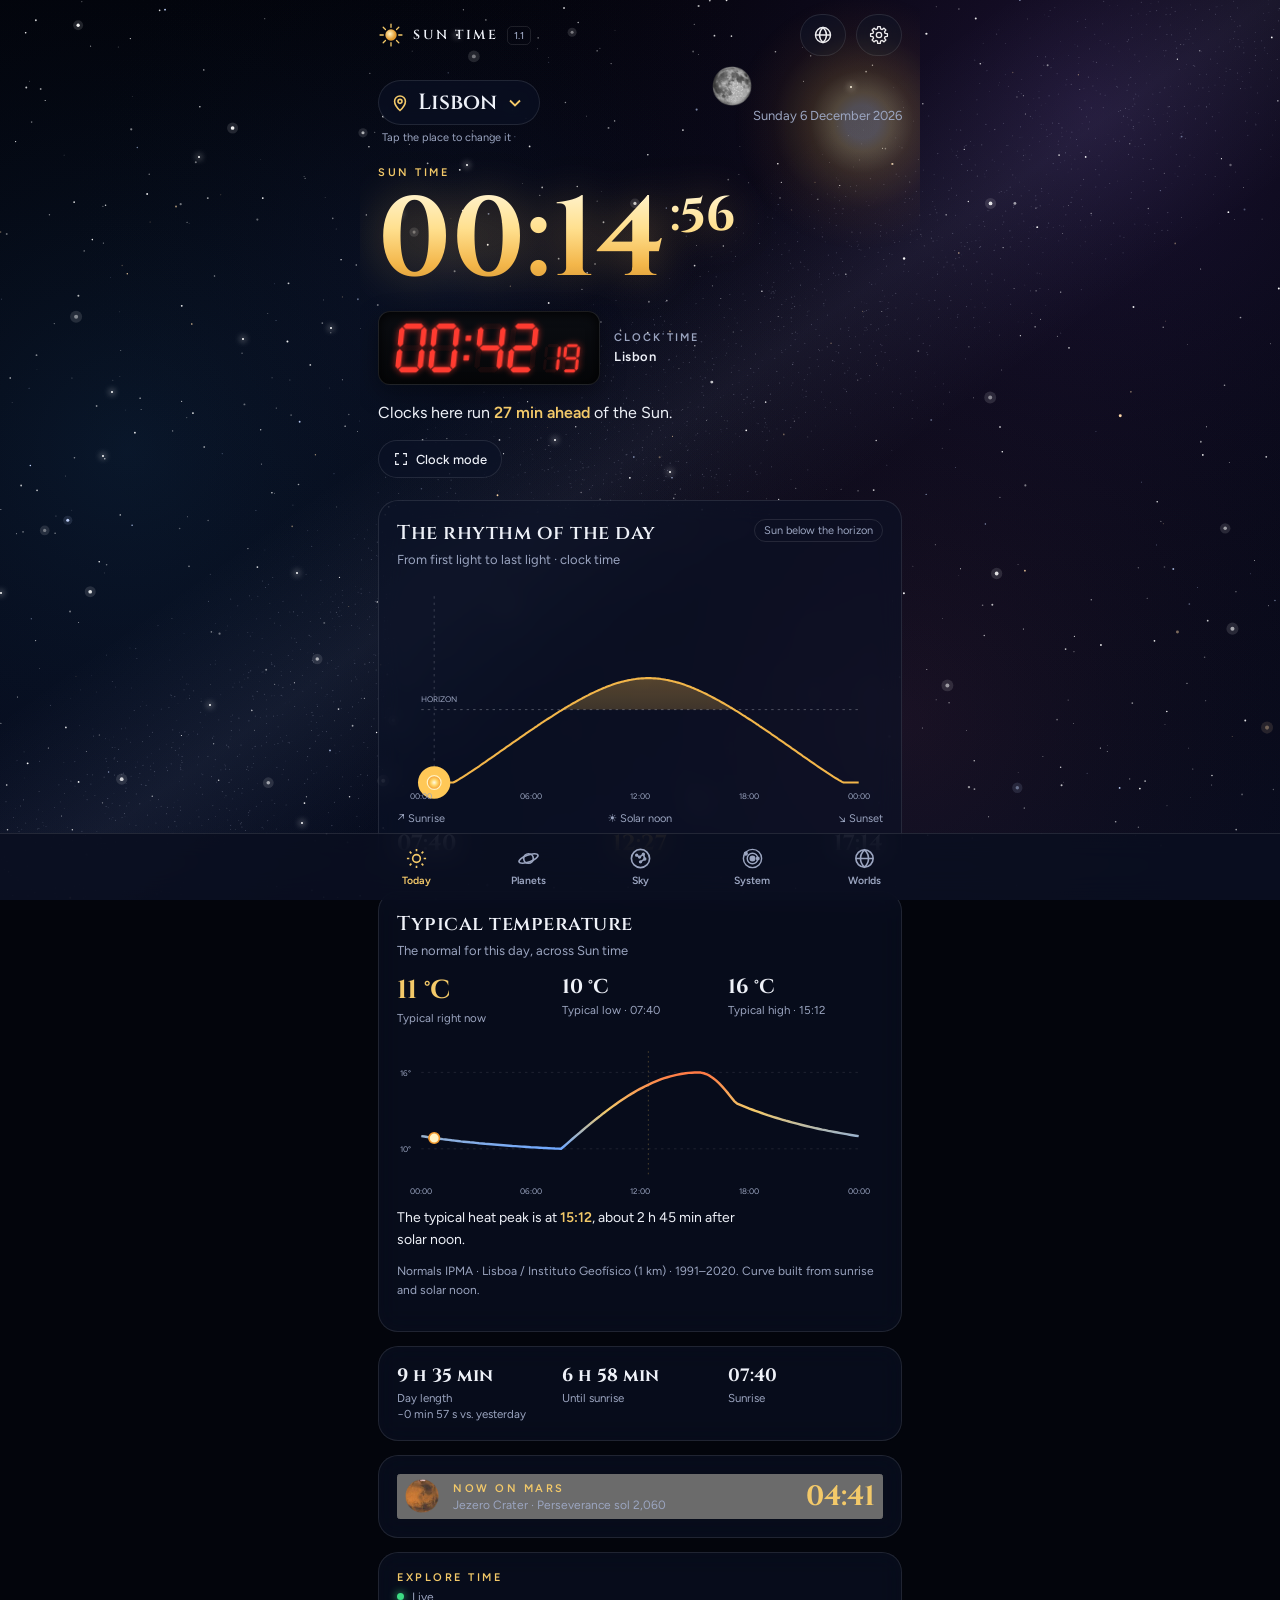
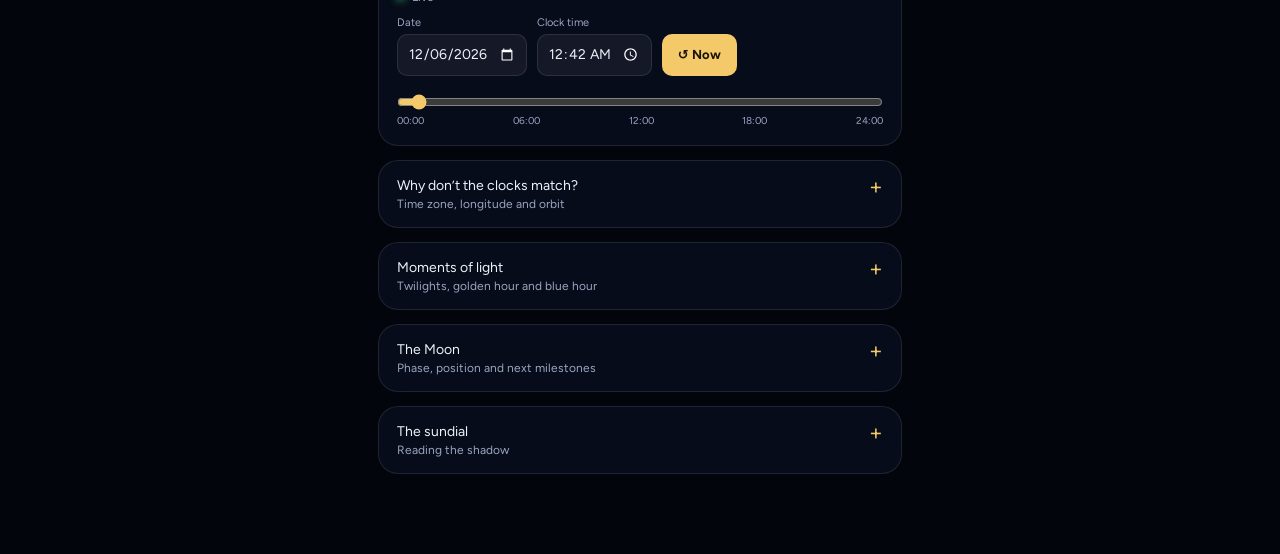
==== index.html @ 5625ebbd "Add files via upload" ====
<!doctype html>
<html lang="pt-PT">
<head>
<meta charset="utf-8">
<meta name="viewport" content="width=device-width, initial-scale=1, viewport-fit=cover, interactive-widget=resizes-content">
<title>Hora do Sol</title>
<link rel="manifest" href="manifest.webmanifest?v=5">
<meta name="theme-color" content="#03050c">
<meta name="mobile-web-app-capable" content="yes">
<meta name="apple-mobile-web-app-capable" content="yes">
<meta name="apple-mobile-web-app-title" content="Hora do Sol">
<meta name="apple-mobile-web-app-status-bar-style" content="black-translucent">
<link rel="icon" type="image/png" href="icon-192.png">
<link rel="apple-touch-icon" href="apple-touch-icon.png">
<link rel="preconnect" href="https://fonts.googleapis.com">
<link rel="preconnect" href="https://fonts.gstatic.com" crossorigin>
<link href="https://fonts.googleapis.com/css2?family=Cinzel:wght@500;600;700&family=Figtree:wght@400;500;600;700;800&display=swap" rel="stylesheet">
<style>
:root{--serif:"Cinzel","Trajan Pro",Georgia,serif;--sans:"Figtree",system-ui,-apple-system,"Segoe UI",Roboto,sans-serif;
  --bg:#03050c;--ink:#eef1f8;--soft:#9ba5c0;--line:rgba(255,255,255,.1);--card:rgba(12,18,38,.58);--card-strong:rgba(10,15,32,.86);
  --gold:#f3c969;--gold2:#c98a2e;--accent:#8fb4ff;--lcd:#ff3b30;--lcd-glow:rgba(255,59,48,.75);--nav-h:66px;
  box-sizing:border-box;color-scheme:dark}
*,*::before,*::after{box-sizing:inherit}
[hidden]{display:none!important}
html{scroll-padding-top:env(safe-area-inset-top,0px);overflow-x:hidden}
body{margin:0;background:var(--bg);color:var(--ink);font-family:var(--sans);-webkit-font-smoothing:antialiased;min-height:100vh;
  padding-top:env(safe-area-inset-top,0px);padding-bottom:calc(var(--nav-h) + env(safe-area-inset-bottom,0px))}
body[data-lcd="ambar"]{--lcd:#ffb300;--lcd-glow:rgba(255,179,0,.7)}
body[data-lcd="verde"]{--lcd:#3dff8f;--lcd-glow:rgba(61,255,143,.6)}
body[data-lcd="azul"]{--lcd:#4fc8ff;--lcd-glow:rgba(79,200,255,.7)}
body[data-theme="claro"]{--bg:#e9eef6;--ink:#13203a;--soft:#51607d;--line:rgba(19,32,58,.14);--card:rgba(255,255,255,.78);--card-strong:#fff;--gold:#b7791f;--gold2:#8a560c;--accent:#2f5fc4;color-scheme:light}
#space{position:fixed;inset:0;width:100%;height:100%;z-index:-2;display:block}
body[data-theme="claro"] #space,body[data-theme="claro"] .twinkles{display:none}
body[data-theme="claro"]{background:linear-gradient(180deg,#cfe0f5,#eef2f8 40%,#f5f3ee)}
.twinkles{position:fixed;inset:0;z-index:-1;pointer-events:none}
.twinkles i{position:absolute;width:2px;height:2px;border-radius:50%;background:#fff;box-shadow:0 0 6px 1px rgba(255,255,255,.8);animation:tw 4s ease-in-out infinite}
@keyframes tw{0%,100%{opacity:.15}50%{opacity:1}}
.wrap{max-width:560px;margin:0 auto;padding:0 18px}
button{font-family:inherit}
:focus-visible{outline:2px solid var(--gold);outline-offset:3px}

/* Topo */
.top{display:flex;align-items:center;gap:10px;padding:14px 0 6px}
.brand{display:flex;align-items:center;gap:9px;font:600 13px var(--serif);letter-spacing:2.5px;color:var(--ink);text-decoration:none;margin-right:auto}
.brand .sunmark{width:26px;height:26px}
.brand small{font:500 10px var(--sans);letter-spacing:0;border:1px solid var(--line);padding:2px 6px;border-radius:5px;color:var(--soft)}
.iconbtn{display:inline-flex;align-items:center;justify-content:center;gap:6px;min-width:42px;height:42px;padding:0 12px;border-radius:999px;border:1px solid var(--line);background:var(--card);color:var(--ink);cursor:pointer;-webkit-backdrop-filter:blur(8px);backdrop-filter:blur(8px);font:600 12px var(--sans)}
.iconbtn svg{width:20px;height:20px}
.iconbtn.active{border-color:var(--gold);color:var(--gold)}

/* Herói */
.hero{position:relative;padding:18px 0 8px;overflow:visible}
.sun-glow{position:absolute;right:-90px;top:-70px;width:260px;height:260px;border-radius:50%;pointer-events:none;
  background:radial-gradient(circle,#fffbe6 0 9%,#ffe08a 16%,rgba(255,190,70,.55) 28%,rgba(255,150,40,.16) 48%,rgba(255,120,30,0) 70%);transition:opacity 1s,transform 1s;z-index:0}
.moon-deco{position:absolute;left:auto;right:150px;top:4px;width:40px;height:40px;z-index:0;border-radius:50%}
.moon-deco img{position:absolute;inset:0;width:100%;height:100%;display:block}
body[data-theme="claro"] .sun-glow{opacity:.55}
.hero>*:not(.sun-glow):not(.moon-deco){position:relative;z-index:1}
.place{display:flex;align-items:flex-end;justify-content:space-between;gap:12px;flex-wrap:wrap}
.loc-pill{position:relative;display:inline-flex;font-family:var(--serif);align-items:center;gap:8px;padding:7px 14px 7px 11px;border:1px solid var(--line);border-radius:999px;background:var(--card);-webkit-backdrop-filter:blur(8px);backdrop-filter:blur(8px);cursor:pointer;font:600 22px var(--serif);color:var(--ink)}
.loc-pill .pin{width:20px;height:20px;color:var(--gold);flex:none}
.loc-pill .chev{width:20px;height:20px;color:var(--gold);flex:none}
.loc-pill:hover,.loc-pill:focus-within{border-color:var(--gold)}
.loc-hint{font-size:11px;color:var(--soft);margin:6px 0 0 4px}
.date{font-size:13px;color:var(--soft);line-height:1.5}
.world-title{font:600 26px var(--serif);margin:0}
.world-site{font-size:13px;color:var(--soft);margin-top:2px}
.world-back{margin-top:10px}
.eyebrow{font:600 11px var(--sans);letter-spacing:2.5px;text-transform:uppercase;color:var(--gold)}
.hero .eyebrow{margin-top:22px;display:flex;align-items:center;gap:8px}
.solar{font-family:var(--serif);font-weight:700;font-size:calc(clamp(64px,20vw,112px)*var(--clock-scale,1));line-height:1.02;letter-spacing:1px;white-space:nowrap;margin:6px 0 2px;
  background:linear-gradient(180deg,#fff6d8 0%,#ffe08f 38%,#f3b64a 70%,#c98a2e 100%);-webkit-background-clip:text;background-clip:text;color:transparent;
  filter:drop-shadow(0 0 22px rgba(243,190,90,.35));font-variant-numeric:lining-nums tabular-nums}
.solar .sec{font-size:.42em;letter-spacing:0;margin-left:4px;vertical-align:.95em}
body[data-theme="claro"] .solar{background:linear-gradient(180deg,#c98a2e,#8a560c);-webkit-background-clip:text;background-clip:text;filter:none}
.lcd-block{display:flex;align-items:center;gap:14px;flex-wrap:wrap;margin-top:12px}
.lcd{display:inline-flex;align-items:center;padding:10px 14px;border-radius:12px;background:linear-gradient(180deg,#0b0d12,#050608);border:1px solid rgba(255,255,255,.09);box-shadow:inset 0 2px 12px rgba(0,0,0,.9),0 8px 24px rgba(0,0,0,.35)}
.lcd svg{display:block;height:calc(clamp(36px,10vw,52px)*var(--clock-scale,1));width:auto;overflow:visible}
.lcd .on{fill:var(--lcd);filter:drop-shadow(0 0 4px var(--lcd-glow))}
.lcd .off{fill:var(--lcd);opacity:.07}
.lcd-label{font:600 11px var(--sans);letter-spacing:2px;text-transform:uppercase;color:var(--soft);line-height:1.5}
.lcd-label b{display:block;color:var(--ink);font-weight:600;letter-spacing:.5px;text-transform:none;font-size:13px}
.sentence{font-size:16px;line-height:1.55;margin:16px 0 0;max-width:38ch}
.sentence strong{color:var(--gold);font-weight:600}
.hero-actions{display:flex;gap:10px;margin-top:14px;flex-wrap:wrap}
.chipbtn{display:inline-flex;align-items:center;gap:7px;border:1px solid var(--line);background:var(--card);color:var(--ink);border-radius:999px;padding:8px 14px;min-height:38px;font:500 13px var(--sans);cursor:pointer;-webkit-backdrop-filter:blur(8px);backdrop-filter:blur(8px)}
.chipbtn svg{width:16px;height:16px}
.hero-visual{margin-top:16px}
.hero-visual:empty{display:none}
.hero-visual svg{display:block;width:min(100%,330px);height:auto}

/* Cartões */
.card{background:var(--card);border:1px solid var(--line);border-radius:20px;padding:18px;margin:14px 0;-webkit-backdrop-filter:blur(12px);backdrop-filter:blur(12px)}
.card h2,.section-title{font:600 20px var(--serif);margin:0;letter-spacing:.5px}
.card .sub{font-size:13px;color:var(--soft);margin:4px 0 0;line-height:1.5}
.card-top{display:flex;justify-content:space-between;align-items:flex-start;gap:10px}
.pill{font-size:11px;border:1px solid var(--line);padding:4px 9px;border-radius:999px;color:var(--soft);white-space:nowrap}
.arc{display:block;width:100%;height:auto;margin:10px 0 2px;overflow:visible}
.arc text{font:10px var(--sans);fill:var(--soft)}
.pulse{animation:pulse 2.6s ease-in-out infinite;transform-box:fill-box;transform-origin:center}
@keyframes pulse{0%,100%{opacity:.18;transform:scale(1)}50%{opacity:.45;transform:scale(1.35)}}
.events{display:grid;grid-template-columns:repeat(3,1fr);gap:8px;margin-top:6px}
.events>div:nth-child(2){text-align:center}.events>div:last-child{text-align:right}
.events span{display:block;font-size:11px;color:var(--soft)}
.events b{display:block;font:700 22px var(--serif);margin-top:4px;font-variant-numeric:lining-nums tabular-nums}
.events .noon b{color:var(--gold)}
.stats{display:grid;grid-template-columns:repeat(3,1fr);gap:10px}
.stat b{display:block;font:700 18px var(--serif);font-variant-numeric:lining-nums tabular-nums;line-height:1.25}
.stat span{display:block;font-size:11.5px;color:var(--soft);line-height:1.4;margin-top:3px}
.teaser{display:flex;align-items:center;gap:14px;cursor:pointer;width:100%;text-align:left;color:inherit;font:inherit}
.planet-dot{flex:none;width:34px;height:34px;border-radius:50%;box-shadow:inset -7px -5px 12px rgba(0,0,0,.55),0 0 14px rgba(255,255,255,.08)}
.teaser .t-main{flex:1;min-width:0}
.teaser .t-time{font:700 28px var(--serif);color:var(--gold);font-variant-numeric:lining-nums tabular-nums}

/* Explorar */
.inputs{display:flex;gap:10px;align-items:end;flex-wrap:wrap;margin-top:12px}
.inputs label{display:grid;gap:5px;font-size:11px;color:var(--soft)}
.inputs input,.field input,.field select{font:14px var(--sans);min-height:42px;border:1px solid var(--line);background:rgba(255,255,255,.06);border-radius:10px;color:var(--ink);padding:8px 10px}
body[data-theme="claro"] .inputs input,body[data-theme="claro"] .field input,body[data-theme="claro"] .field select{background:#fff}
.btn{min-height:42px;border:0;border-radius:10px;padding:9px 16px;background:var(--gold);color:#1b1305;font:700 13px var(--sans);cursor:pointer}
input[type=range]{width:100%;margin:18px 0 4px;accent-color:var(--gold)}
.range-scale{display:flex;justify-content:space-between;font-size:10px;color:var(--soft)}
.status{display:flex;align-items:center;gap:8px;font-size:12px;color:var(--soft)}
.dot{width:7px;height:7px;border-radius:50%;background:#3ddc84;box-shadow:0 0 8px #3ddc84}
.status.paused .dot{background:var(--gold);box-shadow:0 0 8px var(--gold)}
#timeNote:empty{display:none}
.muted{font-size:12px;color:var(--soft);line-height:1.6}

/* Linhas e painéis */
details.card{padding:0}
details.card>summary{list-style:none;cursor:pointer;padding:16px 44px 16px 18px;position:relative;font-weight:600;font-size:14px}
details.card>summary::-webkit-details-marker{display:none}
details.card>summary::after{content:'+';position:absolute;right:18px;top:12px;font-size:22px;color:var(--gold);font-weight:400}
details.card[open]>summary::after{content:'−'}
details.card>summary span{display:block;font-size:12px;font-weight:400;color:var(--soft);margin-top:3px}
.detail-body{padding:0 18px 18px}
.rows{margin:0}
.row{display:grid;grid-template-columns:1fr auto;gap:12px;align-items:baseline;padding:10px 0;border-top:1px solid var(--line);font-size:14px}
.rows .row:first-child{border-top:0}
.row .k small{display:block;color:var(--soft);font-size:12px;margin-top:2px}
.row .v{font-variant-numeric:tabular-nums;text-align:right}
.row.key .k,.row.key .v{font-weight:700}
.row.past{opacity:.5}
.row.now{border-top:2px solid var(--gold)}.row.now .k{color:var(--gold);font-weight:600}
.row.total{border-top:1.5px solid var(--ink);font-weight:700}
.chart{width:100%;height:auto;display:block;color:var(--ink)}
.lede{font-size:14px;color:var(--soft);line-height:1.55;margin:0 0 12px}
.moon-head{display:flex;gap:14px;align-items:center;margin-bottom:8px}
.moon-head svg{width:84px;height:84px;flex:none}
.moon-name{font:600 22px var(--serif)}
.moon-sub{font-size:13px;color:var(--soft);margin-top:3px}
.dial-wrap{display:flex;justify-content:center}
.dial{width:min(100%,320px);height:auto}

/* Planetas, céu, sistema, mundos */
.view{display:none}.view.on{display:block;animation:fade .35s ease}
@keyframes fade{from{opacity:0;transform:translateY(6px)}to{opacity:1;transform:none}}
.view-head{padding:22px 0 4px}
.view-head h1{font:600 26px var(--serif);margin:6px 0 0;letter-spacing:.5px}
.view-head p{font-size:14px;color:var(--soft);margin:6px 0 0;line-height:1.55}
.pl{display:flex;gap:14px;align-items:flex-start}
.pl .planet-dot{width:40px;height:40px;margin-top:2px}
.pl-main{flex:1;min-width:0}
.pl-name{display:flex;justify-content:space-between;align-items:baseline;gap:8px}
.pl-name b{font:600 19px var(--serif)}
.badge{font-size:11px;padding:3px 9px;border-radius:999px;border:1px solid var(--line);color:var(--soft);white-space:nowrap}
.badge.yes{border-color:rgba(61,220,132,.5);color:#6ff0a5}
body[data-theme="claro"] .badge.yes{color:#157a3f}
.pl-line{font-size:13.5px;line-height:1.55;margin-top:5px}
.pl-line.soft{color:var(--soft)}
.skymap{display:block;width:100%;max-width:460px;margin:6px auto 0;height:auto}
.legend{display:flex;flex-wrap:wrap;gap:6px 14px;font-size:12px;color:var(--soft);margin-top:10px}
.legend i{display:inline-block;width:10px;height:10px;border-radius:50%;margin-right:6px;vertical-align:-1px}
.orbit-svg{display:block;width:100%;max-width:460px;margin:0 auto;height:auto}
.worlds{display:grid;gap:10px}
.world{display:flex;gap:14px;align-items:center;text-align:left;width:100%;border:1px solid var(--line);background:var(--card);border-radius:18px;padding:14px;color:inherit;cursor:pointer;-webkit-backdrop-filter:blur(10px);backdrop-filter:blur(10px)}
.world.cur{border-color:var(--gold)}
.world-main{flex:1;min-width:0}
.world-main b{font:600 17px var(--serif)}
.world-main .muted{font-size:12px}
.world-time{text-align:right;font:700 20px var(--serif);color:var(--gold);font-variant-numeric:lining-nums tabular-nums}
.world-time small{display:block;font:400 10px var(--sans);color:var(--soft);letter-spacing:.5px}
.compare{width:100%;border-collapse:collapse;font-size:13px}
.compare th{font:600 11px var(--sans);letter-spacing:1px;text-transform:uppercase;color:var(--soft);text-align:left;padding:8px 6px;border-bottom:1px solid var(--line)}
.compare td{padding:10px 6px;border-bottom:1px solid var(--line);vertical-align:top;font-variant-numeric:tabular-nums}
.compare td:first-child{font-weight:600;white-space:nowrap}
.compare tr.me td{color:var(--gold)}
.table-scroll{overflow-x:auto}
.routine{display:grid;grid-template-columns:repeat(2,1fr);gap:10px;margin-top:12px}
.field{display:grid;gap:5px;font-size:12px;color:var(--soft)}
.field input,.field select{width:100%}
.conv .row .v b{font:700 18px var(--serif);color:var(--gold)}
.fact{font-size:13px;color:var(--soft);font-style:italic;margin-top:4px}

/* Navegação inferior */
.nav{position:fixed;left:0;right:0;bottom:0;z-index:20;background:var(--card-strong);border-top:1px solid var(--line);-webkit-backdrop-filter:blur(14px);backdrop-filter:blur(14px);padding-bottom:env(safe-area-inset-bottom,0px)}
.nav-in{max-width:560px;margin:0 auto;display:grid;grid-template-columns:repeat(5,1fr);height:var(--nav-h)}
.nav button{background:none;border:0;color:var(--soft);display:flex;flex-direction:column;align-items:center;justify-content:center;gap:4px;font:600 10.5px var(--sans);cursor:pointer;padding:0 2px}
.nav button svg{width:23px;height:23px}
.nav button[aria-current="page"]{color:var(--gold)}

/* Folhas (definições e mundos) */
dialog.sheet{border:0;padding:0;background:var(--card-strong);color:var(--ink);width:min(560px,100%);max-width:100%;max-height:88vh;margin:auto auto 0;border-radius:22px 22px 0 0;box-shadow:0 -10px 40px rgba(0,0,0,.5)}
dialog.sheet::backdrop{background:rgba(2,4,10,.6)}
@media(min-width:700px){dialog.sheet{margin:auto;border-radius:20px}}
.sheet-inner{padding:20px 20px calc(22px + env(safe-area-inset-bottom,0px));overflow:auto;max-height:88vh}
.sheet-head{display:flex;justify-content:space-between;align-items:center;gap:12px;margin-bottom:6px}
.sheet-head h2{font:600 22px var(--serif);margin:0}
.sheet fieldset{border:0;padding:0;margin:18px 0 0}
.sheet legend{font:600 10px var(--sans);letter-spacing:2px;text-transform:uppercase;color:var(--soft);margin-bottom:9px}
.opts{display:flex;flex-wrap:wrap;gap:8px}
.opt{display:inline-flex;align-items:center;gap:8px;border:1px solid var(--line);background:transparent;color:inherit;border-radius:999px;padding:8px 14px;min-height:40px;font:500 13px var(--sans);cursor:pointer}
.opt[aria-pressed="true"]{background:var(--ink);color:var(--bg);border-color:var(--ink)}
.opt .sw{width:14px;height:14px;border-radius:50%;flex:none}
.linkbtn{background:none;border:0;color:var(--soft);font:500 13px var(--sans);text-decoration:underline;cursor:pointer;padding:8px 0;margin-top:18px}

/* Modo relógio */
.clockmode{position:fixed;inset:0;z-index:50;display:none;flex-direction:column;align-items:center;justify-content:center;gap:22px;background:radial-gradient(ellipse at 70% 20%,rgba(255,180,60,.12),transparent 55%),#02030a;text-align:center;padding:24px}
.clockmode.on{display:flex}
.clockmode .solar{font-size:min(26vw,30vh)}
.clockmode .lcd svg{height:min(13vw,14vh)}
.clockmode .cm-hint{position:absolute;bottom:calc(20px + env(safe-area-inset-bottom,0px));font-size:12px;color:#7f89a6}
@media(orientation:landscape) and (max-height:500px){.clockmode{flex-direction:row;gap:40px}}
@media(prefers-reduced-motion:reduce){*{animation:none!important;transition:none!important}}

/* 0.6: pesquisa de locais */
.search{width:100%;font:16px var(--sans);min-height:46px;border:1px solid var(--line);background:rgba(255,255,255,.06);border-radius:12px;color:var(--ink);padding:10px 14px;margin:10px 0 4px}
#placeList{max-height:62vh;overflow:auto;margin-top:6px}
.place-item{display:flex;justify-content:space-between;align-items:center;gap:10px;width:100%;text-align:left;border:0;border-bottom:1px solid var(--line);background:none;color:inherit;padding:12px 4px;cursor:pointer;font:inherit}
.place-item b{display:block;font-weight:600;font-size:15px}
.place-item small{display:block;color:var(--soft);font-size:12px;margin-top:2px}
.place-item.cur b{color:var(--gold)}
.place-item.gps b{color:var(--gold)}
.place-time{font-variant-numeric:tabular-nums;color:var(--soft);font-size:13px;flex:none}
.place-head{font:600 10px var(--sans);letter-spacing:2px;text-transform:uppercase;color:var(--soft);margin:18px 0 2px}
/* 0.6: temperatura típica */
.temp-top{display:grid;grid-template-columns:repeat(3,1fr);gap:10px;margin-top:12px}
.temp-top b{display:block;font:700 20px var(--serif);font-variant-numeric:lining-nums tabular-nums}
.temp-top .big b{font-size:26px;color:var(--gold)}
.temp-top span{display:block;font-size:11.5px;color:var(--soft);margin-top:3px}
.temp-chart{display:block;width:100%;height:auto;margin:10px 0 2px;overflow:visible;color:var(--ink)}
.temp-chart text{font:10px var(--sans);fill:var(--soft)}
details.card>summary .sumt{display:inline;font-size:14px;color:var(--ink);margin:0}
/* 0.7 */
.planet-dot.photo{box-shadow:none;border-radius:0;background-color:transparent}
.explore-bar{position:sticky;top:env(safe-area-inset-top,0px);z-index:15;display:flex;align-items:center;justify-content:space-between;gap:10px;margin:8px 0 0;padding:10px 12px;border-radius:14px;background:rgba(243,201,105,.16);border:1px solid var(--gold);font-size:13px;-webkit-backdrop-filter:blur(10px);backdrop-filter:blur(10px)}
.explore-bar .btn{min-height:36px;padding:6px 12px;flex:none}
[dir="rtl"] .solar,[dir="rtl"] .lcd,[dir="rtl"] .place-time,[dir="rtl"] .events b,[dir="rtl"] .world-time,[dir="rtl"] .t-time{direction:ltr;unicode-bidi:isolate}
[dir="rtl"] .solar{text-align:right}
[dir="rtl"] .row .v{text-align:left}
[dir="rtl"] details.card>summary{padding:16px 18px 16px 44px}
[dir="rtl"] details.card>summary::after{right:auto;left:18px}
[dir="rtl"] .place-item,[dir="rtl"] .world,[dir="rtl"] .teaser{text-align:right}
.planet-dot.p-saturno{transform:scale(1.55)}
.compare{font-size:12px}
.compare td,.compare th{white-space:nowrap}
.compare th{font-size:10px;letter-spacing:.5px;padding:6px 3px}
.compare td{padding:7px 3px}
.compare td:first-child{padding-left:0}
.compare td:last-child,.compare th:last-child{text-align:right;padding-right:0}
.compare td[colspan]{white-space:normal;text-align:left;font-weight:400}
@media(max-width:380px){.compare{font-size:11px}.compare th{font-size:9px}.card:has(.compare){padding:14px}}
/* 0.8.1: pesquisa de locais no topo do ecrã, para o teclado não a tapar */
dialog#placeSheet{margin:0 auto auto;border-radius:0 0 22px 22px;max-height:100dvh;height:100dvh}
#placeSheet .sheet-inner{max-height:100dvh;height:100%;display:flex;flex-direction:column;padding-top:calc(14px + env(safe-area-inset-top,0px))}
#placeSheet #placeList{flex:1;max-height:none;min-height:0}
@media(min-width:700px){dialog#placeSheet{margin:auto;height:80vh;border-radius:20px}}
.wrap{overflow-x:clip}
body{overflow-x:hidden}
dialog#placeSheet{background:#0a0f20}
body[data-theme="claro"] dialog#placeSheet{background:#fff}
</style>
</head>
<body data-theme="espaco" data-lcd="vermelho">
<canvas id="space" aria-hidden="true"></canvas>
<div class="twinkles" id="twinkles" aria-hidden="true"></div>
<div class="wrap">
<header class="top">
  <a href="#" class="brand" id="brand"><svg class="sunmark" viewBox="0 0 32 32" aria-hidden="true"><defs><radialGradient id="bm" cx="40%" cy="40%"><stop offset="0" stop-color="#fff3c4"/><stop offset="1" stop-color="#e29a2e"/></radialGradient></defs><circle cx="16" cy="16" r="7" fill="url(#bm)"/><g stroke="#f3c969" stroke-width="1.6" stroke-linecap="round"><path d="M16 2.5v4M16 25.5v4M2.5 16h4M25.5 16h4M6.4 6.4l2.8 2.8M22.8 22.8l2.8 2.8M6.4 25.6l2.8-2.8M22.8 9.2l2.8-2.8"/></g></svg><span data-i18n="appName">HORA DO SOL</span> <small>1.1</small></a>
  <button class="iconbtn" id="worldBtn" type="button" data-i18n-aria="worldBtn" aria-haspopup="dialog"><svg viewBox="0 0 24 24" fill="none" stroke="currentColor" stroke-width="1.7"><circle cx="12" cy="12" r="9"/><path d="M3 12h18M12 3c2.8 2.6 4.2 5.6 4.2 9s-1.4 6.4-4.2 9c-2.8-2.6-4.2-5.6-4.2-9S9.2 5.6 12 3z"/></svg></button>
  <button class="iconbtn" id="settingsBtn" type="button" data-i18n-aria="settingsBtn" aria-haspopup="dialog"><svg viewBox="0 0 24 24" fill="none" stroke="currentColor" stroke-width="1.6" stroke-linejoin="round"><path d="M10.08,4.65 L10.44,1.92 L13.56,1.92 L13.92,4.65 L15.84,5.44 L18.03,3.77 L20.23,5.97 L18.56,8.16 L19.35,10.08 L22.08,10.44 L22.08,13.56 L19.35,13.92 L18.56,15.84 L20.23,18.03 L18.03,20.23 L15.84,18.56 L13.92,19.35 L13.56,22.08 L10.44,22.08 L10.08,19.35 L8.16,18.56 L5.97,20.23 L3.77,18.03 L5.44,15.84 L4.65,13.92 L1.92,13.56 L1.92,10.44 L4.65,10.08 L5.44,8.16 L3.77,5.97 L5.97,3.77 L8.16,5.44Z"/><circle cx="12" cy="12" r="3.2"/></svg></button>
</header>

<main class="view on" id="view-hoje">
  <div class="explore-bar" id="exploreBar" hidden><span id="exploreText"></span><button class="btn" type="button" id="exploreNow" data-i18n="backNow"></button></div>
  <section class="hero">
    <div class="sun-glow" id="sunGlow"></div>
    <div class="moon-deco" aria-hidden="true"><img id="moonImg" alt=""></div>
    <div id="earthHead">
      <div class="place"><button class="loc-pill" id="locBtn" type="button" aria-haspopup="dialog"><svg class="pin" viewBox="0 0 24 24" fill="none" stroke="currentColor" stroke-width="1.9" aria-hidden="true"><path d="M12 21s-6.5-5.6-6.5-11a6.5 6.5 0 0 1 13 0c0 5.4-6.5 11-6.5 11z"/><circle cx="12" cy="10" r="2.4"/></svg><span id="locName">Lisboa</span><svg class="chev" viewBox="0 0 24 24" fill="none" stroke="currentColor" stroke-width="2.2" aria-hidden="true"><path d="M6 9l6 6 6-6"/></svg></button><div class="date" id="date"></div></div>
      <div class="loc-hint" data-i18n="locHint"></div>
      <div class="muted" id="note" role="status" hidden></div>
    </div>
    <div id="worldHead" hidden><h1 class="world-title" id="worldTitle"></h1><div class="world-site" id="worldSite"></div></div>
    <div class="hero-visual" id="heroVisual"></div>
    <div class="eyebrow" id="solarLabel"></div>
    <div class="solar" id="solar">--:--</div>
    <div class="lcd-block"><div class="lcd" id="lcd" data-i18n-aria="legal"></div><div class="lcd-label"><span data-i18n="legal"></span><b id="lcdPlace"></b></div></div>
    <p class="sentence" id="sentence"></p>
    <div class="hero-actions">
      <button class="chipbtn" id="clockModeBtn" type="button"><svg viewBox="0 0 24 24" fill="none" stroke="currentColor" stroke-width="1.8"><path d="M4 9V4h5M20 9V4h-5M4 15v5h5M20 15v5h-5"/></svg><span data-i18n="clockMode"></span></button>
      <button class="chipbtn" id="backEarthBtn" type="button" hidden data-i18n="backEarth"></button>
    </div>
  </section>

  <section class="card">
    <div class="card-top"><div><h2 id="arcTitle"></h2><p class="sub" id="arcSub"></p></div><span class="pill" id="sunState"></span></div>
    <svg class="arc" id="sunArc" viewBox="0 0 600 280" role="img"></svg>
    <div class="events"><div><span data-i18n="rise"></span><b id="riseTime"></b></div><div class="noon"><span data-i18n="noon"></span><b id="noonTime"></b></div><div><span data-i18n="set"></span><b id="setTime"></b></div></div>
  </section>

  <section class="card" id="tempCard">
    <h2 data-i18n="tempTitle"></h2><p class="sub" data-i18n="tempSub"></p>
    <div id="tempBody">
      <div class="temp-top"><div class="big"><b id="tempNow"></b><span data-i18n="tempNow"></span></div><div><b id="tempMin"></b><span id="tempMinL"></span></div><div><b id="tempMax"></b><span id="tempMaxL"></span></div></div>
      <svg class="temp-chart" id="tempChart" viewBox="0 0 600 205" role="img"></svg>
      <p class="sentence" id="tempPeak" style="font-size:14px;margin-top:6px"></p>
      <p class="muted" id="tempSource"></p>
    </div>
    <p class="lede" id="tempNone" hidden style="margin-top:10px"></p>
  </section>

  <section class="card"><div class="stats" id="stats"></div></section>

  <section class="card" id="marsTeaserCard"><button class="teaser" id="marsTeaser" type="button"><span class="planet-dot photo" id="marsDot"></span><span class="t-main"><span class="eyebrow" data-i18n="nowOnMars"></span><span class="muted" style="display:block"><span data-i18n="jezero"></span> · <span id="teaserSol"></span></span></span><span class="t-time" id="teaserTime">--:--</span></button></section>

  <section class="card">
    <div class="card-top"><div><div class="eyebrow" data-i18n="explore"></div><div class="status" id="status" style="margin-top:6px"><span class="dot"></span><span id="statusText"></span></div></div></div>
    <div class="inputs"><label><span data-i18n="date"></span><input type="date" id="dateInput" min="1900-01-01" max="2100-12-31"></label><label><span data-i18n="legalTime"></span><input type="time" id="timeInput"></label><button class="btn" id="nowBtn" type="button" data-i18n="now"></button></div>
    <input type="range" id="slider" min="0" max="1439" step="1">
    <div class="range-scale"><span>00:00</span><span>06:00</span><span>12:00</span><span>18:00</span><span>24:00</span></div>
    <p id="timeNote" role="status" class="muted"></p>
  </section>

  <div id="earthDetails">
    <details class="card"><summary><span class="sumt" data-i18n="whyTitle"></span><span data-i18n="whySub"></span></summary><div class="detail-body"><p class="lede" data-i18n="whyLede"></p><div class="rows" id="explain"></div><h2 style="font:600 18px var(--serif);margin:18px 0 6px" data-i18n="eot"></h2><p class="lede" id="eotLede"></p><svg class="chart" id="eot" viewBox="0 0 340 140" role="img"></svg></div></details>
    <details class="card"><summary><span class="sumt" data-i18n="lightTitle"></span><span data-i18n="lightSub"></span></summary><div class="detail-body"><div class="rows" id="sunRows"></div></div></details>
    <details class="card"><summary><span class="sumt" data-i18n="moonTitle"></span><span data-i18n="moonSub"></span></summary><div class="detail-body"><div class="moon-head"><svg id="moonSvg" viewBox="0 0 110 110" role="img"></svg><div><div class="moon-name" id="moonName"></div><div class="moon-sub" id="moonSub"></div></div></div><div class="rows" id="moonRows"></div></div></details>
    <details class="card" id="dialPanel"><summary><span class="sumt" data-i18n="dialTitle"></span><span data-i18n="dialSub"></span></summary><div class="detail-body"><p class="lede" data-i18n="dialLede"></p><div class="dial-wrap"><svg class="dial" id="dial" viewBox="0 0 320 320" role="img"></svg></div></div></details>
  </div>
  <div id="worldDetails" hidden><section class="card"><h2 data-i18n="thisWorld"></h2><div class="rows" id="worldRows" style="margin-top:8px"></div><p class="fact" id="worldFact"></p></section></div>
</main>

<main class="view" id="view-planetas">
  <div class="view-head"><div class="eyebrow" data-i18n="tonight"></div><h1 data-i18n="planetsTitle"></h1><p id="nightInfo"></p></div>
  <div id="planetList"></div>
  <p class="muted" data-i18n="magNote"></p>
</main>

<main class="view" id="view-ceu">
  <div class="view-head"><div class="eyebrow" data-i18n="skyEyebrow"></div><h1 id="skyTitle"></h1><p data-i18n="skyHelp"></p></div>
  <section class="card"><svg class="skymap" id="skymap" viewBox="0 0 400 400" role="img"></svg><div class="legend" id="skyLegend"></div></section>
  <p class="muted" data-i18n="skyNote"></p>
</main>

<main class="view" id="view-sistema">
  <div class="view-head"><div class="eyebrow" data-i18n="sysEyebrow"></div><h1 data-i18n="sysTitle"></h1><p data-i18n="sysLede"></p></div>
  <section class="card"><svg class="orbit-svg" id="orbits" viewBox="0 0 400 400" role="img"></svg></section>
  <section class="card"><h2 data-i18n="distTitle"></h2><div class="rows" id="distRows" style="margin-top:6px"></div></section>
</main>

<main class="view" id="view-mundos">
  <div class="view-head"><div class="eyebrow" data-i18n="worldsEyebrow"></div><h1 data-i18n="worldsTitle"></h1><p data-i18n="worldsLede"></p></div>
  <div class="worlds" id="worldCards"></div>
  <section class="card"><h2 data-i18n="sideBySide"></h2><div class="table-scroll"><table class="compare" id="compare"></table></div></section>
  <section class="card">
    <h2 data-i18n="routineTitle"></h2><p class="sub" data-i18n="routineLede"></p>
    <div class="field" style="margin-top:12px"><span data-i18n="world"></span><select id="routineWorld"></select></div>
    <div class="routine" id="routineInputs"></div>
    <div class="rows conv" id="routineOut" style="margin-top:14px"></div>
  </section>
</main>
</div>

<nav class="nav"><div class="nav-in">
  <button type="button" data-view="hoje" aria-current="page"><svg viewBox="0 0 24 24" fill="none" stroke="currentColor" stroke-width="1.7"><circle cx="12" cy="12" r="4"/><path d="M12 2v2.5M12 19.5V22M2 12h2.5M19.5 12H22M4.9 4.9l1.8 1.8M17.3 17.3l1.8 1.8M4.9 19.1l1.8-1.8M17.3 6.7l1.8-1.8"/></svg><span data-i18n="navToday"></span></button>
  <button type="button" data-view="planetas"><svg viewBox="0 0 24 24" fill="none" stroke="currentColor" stroke-width="1.7"><circle cx="12" cy="12" r="5"/><ellipse cx="12" cy="12" rx="10.5" ry="3.6" transform="rotate(-20 12 12)"/></svg><span data-i18n="navPlanets"></span></button>
  <button type="button" data-view="ceu"><svg viewBox="0 0 24 24" fill="none" stroke="currentColor" stroke-width="1.7"><circle cx="12" cy="12" r="9.5"/><path d="M8 8.5l3 2 4-3 1.5 5-4.5 3"/><circle cx="8" cy="8.5" r=".9" fill="currentColor"/><circle cx="11" cy="10.5" r=".9" fill="currentColor"/><circle cx="15" cy="7.5" r=".9" fill="currentColor"/><circle cx="16.5" cy="12.5" r=".9" fill="currentColor"/><circle cx="12" cy="15.5" r=".9" fill="currentColor"/></svg><span data-i18n="navSky"></span></button>
  <button type="button" data-view="sistema"><svg viewBox="0 0 24 24" fill="none" stroke="currentColor" stroke-width="1.5"><circle cx="12" cy="12" r="2.4" fill="currentColor"/><circle cx="12" cy="12" r="5.5"/><circle cx="12" cy="12" r="9.5"/><circle cx="17.5" cy="12" r="1.3" fill="currentColor"/><circle cx="5" cy="7" r="1.5" fill="currentColor"/></svg><span data-i18n="navSystem"></span></button>
  <button type="button" data-view="mundos"><svg viewBox="0 0 24 24" fill="none" stroke="currentColor" stroke-width="1.7"><circle cx="12" cy="12" r="9"/><path d="M3 12h18M12 3c2.8 2.6 4.2 5.6 4.2 9s-1.4 6.4-4.2 9c-2.8-2.6-4.2-5.6-4.2-9S9.2 5.6 12 3z"/></svg><span data-i18n="navWorlds"></span></button>
</div></nav>

<dialog class="sheet" id="placeSheet"><div class="sheet-inner">
  <div class="sheet-head"><h2 data-i18n="searchTitle"></h2><button class="btn" type="button" data-close data-i18n="close"></button></div>
  <input class="search" id="placeSearch" type="search" enterkeyhint="search" data-i18n-ph="searchPh" autocomplete="off" autocorrect="off" spellcheck="false">
  <div id="placeList"></div>
</div></dialog>

<dialog class="sheet" id="worldSheet"><div class="sheet-inner">
  <div class="sheet-head"><h2 data-i18n="pickWorld"></h2><button class="btn" type="button" data-close data-i18n="close"></button></div>
  <p class="muted" data-i18n="pickWorldLede"></p>
  <div class="worlds" id="worldPicker" style="margin-top:12px"></div>
</div></dialog>

<dialog class="sheet" id="settings"><div class="sheet-inner">
  <div class="sheet-head"><h2 data-i18n="settingsBtn"></h2><button class="btn" type="button" data-close data-i18n="close"></button></div>
  <div id="settingsBody"></div>
  <button class="linkbtn" type="button" id="settingsReset" data-i18n="reset"></button>
  <p class="muted" data-i18n="credits"></p>
</div></dialog>

<div class="clockmode" id="clockMode" role="dialog">
  <div><div class="eyebrow" id="cmLabel"></div><div class="solar" id="cmSolar">--:--</div></div>
  <div><div class="lcd" id="cmLcd"></div><div class="lcd-label" style="margin-top:10px" id="cmLcdLabel"></div></div>
  <div class="cm-hint" data-i18n="clockExit"></div>
</div>

<script>

// ---------- Cálculos astronómicos (sem DOM, reutilizáveis em Kotlin) ----------
const rad = Math.PI/180, deg = 180/Math.PI;
const mod = (a,b) => ((a % b) + b) % b;
const jd = ms => ms/86400000 + 2440587.5;

function sun(ms){
  const d = jd(ms) - 2451545, T = d/36525;
  const L0 = mod(280.46646 + T*(36000.76983 + 0.0003032*T), 360);
  const M = 357.52911 + T*(35999.05029 - 0.0001537*T);
  const e = 0.016708634 - T*(0.000042037 + 0.0000001267*T);
  const Mr = M*rad;
  const C = Math.sin(Mr)*(1.914602 - T*(0.004817 + 0.000014*T)) + Math.sin(2*Mr)*(0.019993 - 0.000101*T) + Math.sin(3*Mr)*0.000289;
  const omega = 125.04 - 1934.136*T;
  const lambda = L0 + C - 0.00569 - 0.00478*Math.sin(omega*rad);
  const eps0 = 23 + (26 + (21.448 - T*(46.815 + T*(0.00059 - T*0.001813)))/60)/60;
  const eps = eps0 + 0.00256*Math.cos(omega*rad);
  const dec = Math.asin(Math.sin(eps*rad)*Math.sin(lambda*rad));
  const y = Math.tan(eps*rad/2)**2, L0r = L0*rad;
  const eot = 4*deg*(y*Math.sin(2*L0r) - 2*e*Math.sin(Mr) + 4*e*y*Math.sin(Mr)*Math.cos(2*L0r) - 0.5*y*y*Math.sin(4*L0r) - 1.25*e*e*Math.sin(2*Mr));
  return {dec, eot, lambda: mod(lambda,360)};
}

// Posição do Sol + hora solar verdadeira (minutos desde a meia-noite solar)
function sunPos(ms, lat, lon){
  const s = sun(ms);
  const utcMin = mod(ms/60000, 1440);
  const tst = mod(utcMin + 4*lon + s.eot, 1440);
  const Hd = tst/4 - 180, H = Hd*rad, phi = lat*rad;
  const alt = Math.asin(Math.sin(phi)*Math.sin(s.dec) + Math.cos(phi)*Math.cos(s.dec)*Math.cos(H))*deg;
  const az = mod(Math.atan2(Math.sin(H), Math.cos(H)*Math.sin(phi) - Math.tan(s.dec)*Math.cos(phi))*deg + 180, 360);
  return {alt, az, H: Hd, tst, eot: s.eot, lambda: s.lambda};
}

function moon(ms){
  const d = jd(ms) - 2451545, T = d/36525;
  const Lp = 218.3164477 + 481267.88123421*T;
  const D  = 297.8501921 + 445267.1114034*T;
  const M  = 357.5291092 + 35999.0502909*T;
  const Mp = 134.9633964 + 477198.8675055*T;
  const F  = 93.2720950 + 483202.0175233*T;
  const s = x => Math.sin(x*rad), c = x => Math.cos(x*rad);
  const lon = Lp + 6.289*s(Mp) + 1.274*s(2*D-Mp) + 0.658*s(2*D) + 0.214*s(2*Mp) - 0.186*s(M) - 0.114*s(2*F)
    + 0.059*s(2*D-2*Mp) + 0.057*s(2*D-M-Mp) + 0.053*s(2*D+Mp) + 0.046*s(2*D-M) + 0.041*s(Mp-M) - 0.035*s(D) - 0.030*s(Mp+M);
  const lat = 5.128*s(F) + 0.281*s(Mp+F) + 0.278*s(Mp-F) + 0.173*s(2*D-F) + 0.055*s(2*D-Mp+F) + 0.046*s(2*D-Mp-F) + 0.033*s(2*D+F);
  const dist = 385001 - 20905*c(Mp) - 3699*c(2*D-Mp) - 2956*c(2*D) - 570*c(2*Mp) + 246*c(2*Mp-2*D) - 205*c(M-2*D) - 171*c(Mp+2*D) - 152*c(Mp+M-2*D);
  const eps = (23.4393 - 3.563e-7*d)*rad, l = lon*rad, b = lat*rad;
  const ra = Math.atan2(Math.sin(l)*Math.cos(eps) - Math.tan(b)*Math.sin(eps), Math.cos(l));
  const dec = Math.asin(Math.sin(b)*Math.cos(eps) + Math.cos(b)*Math.sin(eps)*Math.sin(l));
  const i = 180 - D - 6.289*s(Mp) + 2.100*s(M) - 1.274*s(2*D-Mp) - 0.658*s(2*D) - 0.214*s(2*Mp) - 0.110*s(D);
  return {lon: mod(lon,360), ra, dec, dist, illum: (1 + c(i))/2, par: Math.asin(6378.14/dist)*deg, d, T};
}

function moonPos(ms, lat, lon){
  const m = moon(ms);
  const gmst = mod(280.46061837 + 360.98564736629*m.d + 0.000387933*m.T*m.T, 360);
  const H = (gmst + lon)*rad - m.ra, phi = lat*rad;
  const alt = Math.asin(Math.sin(phi)*Math.sin(m.dec) + Math.cos(phi)*Math.cos(m.dec)*Math.cos(H))*deg;
  const az = mod(Math.atan2(Math.sin(H), Math.cos(H)*Math.sin(phi) - Math.tan(m.dec)*Math.cos(phi))*deg + 180, 360);
  return {alt, az, h0: 0.7275*m.par - 0.5667, m};
}

const elongation = ms => mod(moon(ms).lon - sun(ms).lambda, 360);

function refine(f, a, b){
  let fa = f(a);
  for (let i = 0; i < 24; i++){
    const mid = (a+b)/2, fm = f(mid);
    if ((fm < 0) === (fa < 0)) { a = mid; fa = fm; } else b = mid;
  }
  return (a+b)/2;
}

// Todos os eventos de um dia local [start, end)
function computeDay(lat, lon, start, end){
  const step = 5*60000, samples = [];
  for (let t = start; t <= end; t += step){
    const mp = moonPos(t, lat, lon);
    samples.push({t, sun: sunPos(t, lat, lon).alt, moon: mp.alt, mh: mp.alt - mp.h0});
  }
  const sunF = level => t => sunPos(t, lat, lon).alt - level;
  function cross(get, fn){
    const out = [];
    for (let i = 1; i < samples.length; i++){
      const va = get(samples[i-1]), vb = get(samples[i]);
      if (va < 0 && vb >= 0) out.push({t: refine(fn, samples[i-1].t, samples[i].t), up: true});
      else if (va >= 0 && vb < 0) out.push({t: refine(fn, samples[i-1].t, samples[i].t), up: false});
    }
    return out;
  }
  const ev = {};
  for (const L of [-18, -12, -6, -4, -0.833, 6]){
    const c = cross(s => s.sun - L, sunF(L));
    const up = c.find(x => x.up), dn = c.find(x => !x.up);
    ev[L] = {up: up ? up.t : null, dn: dn ? dn.t : null};
  }
  const mc = cross(s => s.mh, t => { const r = moonPos(t, lat, lon); return r.alt - r.h0; });
  const mUp = mc.find(x => x.up), mDn = mc.find(x => !x.up);
  let noon = start + 12*3600000;
  for (let i = 0; i < 4; i++) noon -= sunPos(noon, lat, lon).H*4*60000;
  const rise = ev[-0.833].up, set = ev[-0.833].dn;
  let dayLen;
  if (rise !== null && set !== null && set > rise) dayLen = set - rise;
  else if (samples.every(s => s.sun > -0.833)) dayLen = end - start;
  else if (samples.every(s => s.sun <= -0.833)) dayLen = 0;
  else dayLen = null;
  return {start, end, samples, ev, noon, noonAlt: sunPos(noon, lat, lon).alt, rise, set, dayLen,
          moonRise: mUp ? mUp.t : null, moonSet: mDn ? mDn.t : null};
}

function dayLengthOnly(lat, lon, start, end){
  const f = t => sunPos(t, lat, lon).alt + 0.833;
  let rise = null, set = null, prev = f(start), prevT = start, up = prev >= 0, allUp = up, allDn = !up;
  for (let t = start + 600000; t <= end; t += 600000){
    const v = f(t);
    if (v >= 0) allDn = false; else allUp = false;
    if (prev < 0 && v >= 0 && rise === null) rise = refine(f, prevT, t);
    if (prev >= 0 && v < 0 && set === null) set = refine(f, prevT, t);
    prev = v; prevT = t;
  }
  if (rise !== null && set !== null && set > rise) return set - rise;
  if (allUp) return end - start;
  if (allDn) return 0;
  return null;
}

// Próxima lua cheia (target=180) ou nova (target=0)
function nextPhase(ms, target){
  const g = t => mod(elongation(t) - target + 180, 360) - 180;
  const step = 6*3600000;
  let a = ms, ga = g(a);
  for (let i = 0; i < 140; i++){
    const b = a + step, gb = g(b);
    if (ga < 0 && gb >= 0 && gb - ga < 90) return refine(g, a, b);
    a = b; ga = gb;
  }
  return null;
}

// ---------- Planetas: elementos orbitais aproximados (JPL, válidos 1800–2050) ----------
// a, e, I, L, longitude do periélio, nodo ascendente + variações por século
const PLANET_EL = {
  mercurio:[0.38709927,0.20563593,7.00497902,252.25032350,77.45779628,48.33076593, 0.00000037,0.00001906,-0.00594749,149472.67411175,0.16047689,-0.12534081],
  venus:   [0.72333566,0.00677672,3.39467605,181.97909950,131.60246718,76.67984255, 0.00000390,-0.00004107,-0.00078890,58517.81538729,0.00268329,-0.27769418],
  terra:   [1.00000261,0.01671123,-0.00001531,100.46457166,102.93768193,0.0, 0.00000562,-0.00004392,-0.01294668,35999.37244981,0.32327364,0.0],
  marte:   [1.52371034,0.09339410,1.84969142,-4.55343205,-23.94362959,49.55953891, 0.00001847,0.00007882,-0.00813131,19140.30268499,0.44441088,-0.29257343],
  jupiter: [5.20288700,0.04838624,1.30439695,34.39644051,14.72847983,100.47390909, -0.00011607,-0.00013253,-0.00183714,3034.74612775,0.21252668,0.20469106],
  saturno: [9.53667594,0.05386179,2.48599187,49.95424423,92.59887831,113.66242448, -0.00125060,-0.00050991,0.00193609,1222.49362201,-0.41897216,-0.28867794],
  urano:   [19.18916464,0.04725744,0.77263783,313.23810451,170.95427630,74.01692503, -0.00196176,-0.00004397,-0.00242939,428.48202785,0.40805281,0.04240589],
  neptuno: [30.06992276,0.00859048,1.77004347,-55.12002969,44.96476227,131.78422574, 0.00026291,0.00005105,0.00035372,218.45945325,-0.32241464,-0.01262724]
};
function helio(key, ms){
  const el = PLANET_EL[key], T = (jd(ms) - 2451545)/36525;
  const a = el[0]+el[6]*T, e = el[1]+el[7]*T, I = (el[2]+el[8]*T)*rad, L = el[3]+el[9]*T, w = el[4]+el[10]*T, O = el[5]+el[11]*T;
  const om = (w - O)*rad, Or = O*rad, M = (mod(L - w + 180, 360) - 180)*rad;
  let E = M + e*Math.sin(M);
  for (let i = 0; i < 8; i++) E -= (E - e*Math.sin(E) - M)/(1 - e*Math.cos(E));
  const xp = a*(Math.cos(E) - e), yp = a*Math.sqrt(1 - e*e)*Math.sin(E);
  const co = Math.cos(om), so = Math.sin(om), cO = Math.cos(Or), sO = Math.sin(Or), cI = Math.cos(I), sI = Math.sin(I);
  const x = (co*cO - so*sO*cI)*xp + (-so*cO - co*sO*cI)*yp;
  const y = (co*sO + so*cO*cI)*xp + (-so*sO + co*cO*cI)*yp;
  const z = (so*sI)*xp + (co*sI)*yp;
  return {x, y, z, r: Math.hypot(x, y, z), lon: mod(Math.atan2(y, x)*deg, 360), a};
}
const EPS = 23.43928*rad;
const toEq = v => ({x: v.x, y: v.y*Math.cos(EPS) - v.z*Math.sin(EPS), z: v.y*Math.sin(EPS) + v.z*Math.cos(EPS)});
const dot = (a, b) => a.x*b.x + a.y*b.y + a.z*b.z;
const cross = (a, b) => ({x: a.y*b.z - a.z*b.y, y: a.z*b.x - a.x*b.z, z: a.x*b.y - a.y*b.x});

function raDecToAltAz(ra, dec, ms, lat, lon){
  const d = jd(ms) - 2451545, T = d/36525;
  const gmst = mod(280.46061837 + 360.98564736629*d + 0.000387933*T*T, 360);
  const H = (gmst + lon)*rad - ra, phi = lat*rad;
  const alt = Math.asin(Math.sin(phi)*Math.sin(dec) + Math.cos(phi)*Math.cos(dec)*Math.cos(H))*deg;
  const az = mod(Math.atan2(Math.sin(H), Math.cos(H)*Math.sin(phi) - Math.tan(dec)*Math.cos(phi))*deg + 180, 360);
  return {alt, az};
}
function planetMag(k, r, D, i){
  const b = 5*Math.log10(r*D);
  switch (k){
    case 'mercurio': return -0.613 + b + 6.328e-2*i - 1.6336e-3*i*i + 3.3644e-5*i**3 - 3.4265e-7*i**4 + 1.6893e-9*i**5 - 3.0334e-12*i**6;
    case 'venus': return i < 163.7 ? -4.384 + b - 1.044e-3*i + 3.687e-4*i*i - 2.814e-6*i**3 + 8.938e-9*i**4 : 236.05828 + b - 2.81914*i + 8.39034e-3*i*i;
    case 'marte': return -1.601 + b + 2.267e-2*i - 1.302e-4*i*i;
    case 'jupiter': return -9.395 + b + 3.7e-4*i + 6.16e-4*i*i;
    case 'saturno': return -8.95 + b + 0.026*i;
    case 'urano': return -7.11 + b;
    default: return -7.00 + b;
  }
}
function planetPos(key, ms, lat, lon){
  const p = helio(key, ms), E = helio('terra', ms);
  const g = {x: p.x - E.x, y: p.y - E.y, z: p.z - E.z}, D = Math.hypot(g.x, g.y, g.z), q = toEq(g);
  const ra = Math.atan2(q.y, q.x), dec = Math.asin(q.z/D);
  const {alt, az} = raDecToAltAz(ra, dec, ms, lat, lon);
  const R = E.r, r = p.r, clamp = x => Math.max(-1, Math.min(1, x));
  const i = Math.acos(clamp((r*r + D*D - R*R)/(2*r*D)))*deg;
  const elong = Math.acos(clamp((R*R + D*D - r*r)/(2*R*D)))*deg;
  return {alt, az, D, r, i, elong, mag: planetMag(key, r, D, i)};
}

// ---------- Mundos: hora solar local noutros corpos ----------
// Polos e rotação: IAU (Archinal et al.). Marte usa o algoritmo Mars24 da NASA (Allison & McEwen).
const WORLDS = [
  {k:'terra', nome:'Terra', site:'', sol:86400, ano:365.256, cor:'#5fa8ff', facto:'O nosso planeta de referência: um dia solar médio de 24 horas.'},
  {k:'mercurio', nome:'Mercúrio', site:'Bacia Caloris', lat:31.5, lon:162.7, a0:281.0103, d0:61.4155, W0:329.5988, Wd:6.1385108, sol:15201397, ano:87.969, cor:'#b9ab9b', facto:'Um dia solar dura dois anos mercurianos.'},
  {k:'venus', nome:'Vénus', site:'Maxwell Montes', lat:65.2, lon:3.3, a0:272.76, d0:67.16, W0:160.20, Wd:-1.4813688, sol:10087114, ano:224.701, cor:'#e9cf95', facto:'Gira ao contrário: o Sol nasce a oeste e põe-se a leste.'},
  {k:'lua', nome:'Lua', site:'Mar da Tranquilidade (Apollo 11)', lat:0.674, lon:23.473, a0:269.9949, d0:66.5392, W0:38.3213, Wd:13.17635815, sol:2551443, ano:365.256, cor:'#d7d2c6', facto:'Um dia lunar dura cerca de um mês: duas semanas de luz, duas de noite.'},
  {k:'marte', nome:'Marte', site:'Cratera Jezero', lat:18.4447, lon:77.4508, sol:88775.244, ano:686.980, cor:'#e0764a', mars24:true, facto:'Um sol marciano é só 39 minutos mais longo do que o dia terrestre.'},
  {k:'jupiter', nome:'Júpiter', site:'Topo das nuvens, junto ao equador', lat:0, lon:0, a0:268.056595, d0:64.495303, W0:284.95, Wd:870.5360000, sol:35733, ano:4332.59, cor:'#dcb68b', facto:'O dia mais curto do Sistema Solar: menos de 10 horas.'},
  {k:'saturno', nome:'Saturno', site:'Topo das nuvens, junto ao equador', lat:0, lon:0, a0:40.589, d0:83.537, W0:38.90, Wd:810.7939024, sol:38018, ano:10759.22, cor:'#e6d29b', facto:'Um ano dura quase 30 anos terrestres.'},
  {k:'urano', nome:'Urano', site:'Topo das nuvens, junto ao equador', lat:0, lon:0, a0:257.311, d0:-15.175, W0:203.81, Wd:-501.1600928, sol:62064, ano:30685.4, cor:'#9fd8de', facto:'Gira deitado: cada polo tem 42 anos de dia e 42 anos de noite.'},
  {k:'neptuno', nome:'Neptuno', site:'Topo das nuvens, junto ao equador', lat:0, lon:0, a0:299.36, d0:43.46, W0:249.978, Wd:536.3128492, sol:57996, ano:60189, cor:'#6a8cf0', facto:'Desde que foi descoberto, em 1846, só deu uma volta ao Sol (em 2011).'}
];
WORLDS.forEach(w => { if (w.Wd){ const sid = 360/Math.abs(w.Wd); w.sol = Math.round(86400*sid/(1 - Math.sign(w.Wd)*sid/w.ano)); } });
function marsSun(ms, w){
  const jdtt = jd(ms) + 69.184/86400, dt = jdtt - 2451545;
  const M = (19.3871 + 0.52402073*dt)*rad, afms = 270.3871 + 0.524038496*dt;
  const PB = [[0.0071,2.2353,49.409],[0.0057,2.7543,168.173],[0.0039,1.1177,191.837],[0.0037,15.7866,21.736],[0.0021,2.1354,15.704],[0.0020,2.4694,95.528],[0.0018,32.8493,49.095]];
  const pbs = PB.reduce((s, [A, t, f]) => s + A*Math.cos((0.985626*dt/t + f)*rad), 0);
  const nuM = (10.691 + 3e-7*dt)*Math.sin(M) + 0.623*Math.sin(2*M) + 0.050*Math.sin(3*M) + 0.005*Math.sin(4*M) + 0.0005*Math.sin(5*M) + pbs;
  const Ls = mod(afms + nuM, 360), Lr = Ls*rad;
  const eot = 2.861*Math.sin(2*Lr) - 0.071*Math.sin(4*Lr) + 0.002*Math.sin(6*Lr) - nuM;
  const msd = (jdtt - 2451549.5)/1.0274912517 + 44796.0 - 0.0009626;
  const ltst = mod(24*msd + w.lon/15 + eot/15, 24);
  const dec = Math.asin(0.42565*Math.sin(Lr))*deg + 0.25*Math.sin(Lr);
  return {lst: ltst, dec, Ls, sol: Math.floor(msd + w.lon/360) - 52304};
}
function worldSun(w, ms){
  if (w.mars24) return marsSun(ms, w);
  let s;
  if (w.k === 'lua'){ const L = sun(ms).lambda*rad; s = toEq({x: Math.cos(L), y: Math.sin(L), z: 0}); }
  else { const p = toEq(helio(w.k, ms)), n = Math.hypot(p.x, p.y, p.z); s = {x: -p.x/n, y: -p.y/n, z: -p.z/n}; }
  const a = w.a0*rad, d = w.d0*rad, W = mod(w.W0 + w.Wd*(jd(ms) - 2451545), 360)*rad;
  const P = {x: Math.cos(d)*Math.cos(a), y: Math.cos(d)*Math.sin(a), z: Math.sin(d)};
  const Q = {x: -Math.sin(a), y: Math.cos(a), z: 0}, PQ = cross(P, Q);
  const X = {x: Math.cos(W)*Q.x + Math.sin(W)*PQ.x, y: Math.cos(W)*Q.y + Math.sin(W)*PQ.y, z: Math.cos(W)*Q.z + Math.sin(W)*PQ.z};
  const Y = cross(P, X);
  const dec = Math.asin(dot(s, P))*deg, lonS = Math.atan2(dot(s, Y), dot(s, X))*deg;
  const H = mod(Math.sign(w.Wd)*(w.lon - lonS) + 180, 360) - 180;
  return {lst: mod(12 + H/15, 24), dec};
}
// Altura do Sol e nascer/pôr, em horas locais (0–24) desse mundo
function worldAlt(lat, dec, lst){
  const phi = lat*rad, dd = dec*rad, H = (lst - 12)*15*rad;
  return Math.asin(Math.sin(phi)*Math.sin(dd) + Math.cos(phi)*Math.cos(dd)*Math.cos(H))*deg;
}
function worldRiseSet(lat, dec){
  const x = -Math.tan(lat*rad)*Math.tan(dec*rad);
  if (x >= 1) return {polar: 'noite'};
  if (x <= -1) return {polar: 'dia'};
  const H0 = Math.acos(x)*deg/15;
  return {rise: 12 - H0, set: 12 + H0, len: 2*H0};
}
</script>
<script>
// Fotografias dos planetas e da Lua — NASA/JPL (domínio público), recortadas e reduzidas.
const PIMG = {
  mercurio: '[data-uri]',
  venus: '[data-uri]',
  terra: '[data-uri]',
  lua: '[data-uri]',
  marte: '[data-uri]',
  jupiter: '[data-uri]',
  saturno: '[data-uri]',
  urano: '[data-uri]',
  neptuno: '[data-uri]'
};
</script>
<script>
// Os 308 concelhos de Portugal (sede de cada concelho): [id, nome, latitude, longitude, fuso, distrito/região]
const PT_ROWS = [["pt-agueda","Águeda",40.574,-8.448,"Europe/Lisbon","Aveiro"],
["pt-albergaria-a-velha","Albergaria-a-Velha",40.693,-8.481,"Europe/Lisbon","Aveiro"],
["pt-anadia","Anadia",40.439,-8.435,"Europe/Lisbon","Aveiro"],
["pt-arouca","Arouca",40.929,-8.248,"Europe/Lisbon","Aveiro"],
["pt-aveiro","Aveiro",40.641,-8.654,"Europe/Lisbon","Aveiro"],
["pt-castelo-de-paiva","Castelo de Paiva",41.041,-8.271,"Europe/Lisbon","Aveiro"],
["pt-espinho","Espinho",41.008,-8.641,"Europe/Lisbon","Aveiro"],
["pt-estarreja","Estarreja",40.754,-8.571,"Europe/Lisbon","Aveiro"],
["pt-ilhavo","Ílhavo",40.6,-8.667,"Europe/Lisbon","Aveiro"],
["pt-mealhada","Mealhada",40.378,-8.449,"Europe/Lisbon","Aveiro"],
["pt-murtosa","Murtosa",40.736,-8.638,"Europe/Lisbon","Aveiro"],
["pt-oliveira-de-azemeis","Oliveira de Azeméis",40.839,-8.477,"Europe/Lisbon","Aveiro"],
["pt-oliveira-do-bairro","Oliveira do Bairro",40.515,-8.494,"Europe/Lisbon","Aveiro"],
["pt-ovar","Ovar",40.86,-8.625,"Europe/Lisbon","Aveiro"],
["pt-santa-maria-da-feira","Santa Maria da Feira",40.925,-8.543,"Europe/Lisbon","Aveiro"],
["pt-sao-joao-da-madeira","São João da Madeira",40.9,-8.49,"Europe/Lisbon","Aveiro"],
["pt-sever-do-vouga","Sever do Vouga",40.733,-8.367,"Europe/Lisbon","Aveiro"],
["pt-vagos","Vagos",40.556,-8.682,"Europe/Lisbon","Aveiro"],
["pt-vale-de-cambra","Vale de Cambra",40.849,-8.395,"Europe/Lisbon","Aveiro"],
["pt-aljustrel","Aljustrel",37.878,-8.165,"Europe/Lisbon","Beja"],
["pt-almodovar","Almodôvar",37.511,-8.061,"Europe/Lisbon","Beja"],
["pt-alvito","Alvito",38.256,-7.992,"Europe/Lisbon","Beja"],
["pt-barrancos","Barrancos",38.133,-6.978,"Europe/Lisbon","Beja"],
["pt-beja","Beja",38.015,-7.863,"Europe/Lisbon","Beja"],
["pt-castro-verde","Castro Verde",37.698,-8.086,"Europe/Lisbon","Beja"],
["pt-cuba","Cuba",38.166,-7.892,"Europe/Lisbon","Beja"],
["pt-ferreira-do-alentejo","Ferreira do Alentejo",38.058,-8.116,"Europe/Lisbon","Beja"],
["pt-mertola","Mértola",37.641,-7.661,"Europe/Lisbon","Beja"],
["pt-moura","Moura",38.14,-7.449,"Europe/Lisbon","Beja"],
["pt-odemira","Odemira",37.596,-8.641,"Europe/Lisbon","Beja"],
["pt-ourique","Ourique",37.651,-8.225,"Europe/Lisbon","Beja"],
["pt-serpa","Serpa",37.944,-7.598,"Europe/Lisbon","Beja"],
["pt-vidigueira","Vidigueira",38.209,-7.799,"Europe/Lisbon","Beja"],
["pt-amares","Amares",41.63,-8.352,"Europe/Lisbon","Braga"],
["pt-barcelos","Barcelos",41.531,-8.619,"Europe/Lisbon","Braga"],
["pt-braga","Braga",41.545,-8.427,"Europe/Lisbon","Braga"],
["pt-cabeceiras-de-basto","Cabeceiras de Basto",41.514,-7.99,"Europe/Lisbon","Braga"],
["pt-celorico-de-basto","Celorico de Basto",41.388,-8.002,"Europe/Lisbon","Braga"],
["pt-esposende","Esposende",41.533,-8.781,"Europe/Lisbon","Braga"],
["pt-fafe","Fafe",41.45,-8.17,"Europe/Lisbon","Braga"],
["pt-guimaraes","Guimarães",41.444,-8.296,"Europe/Lisbon","Braga"],
["pt-povoa-de-lanhoso","Póvoa de Lanhoso",41.576,-8.27,"Europe/Lisbon","Braga"],
["pt-terras-de-bouro","Terras de Bouro",41.717,-8.308,"Europe/Lisbon","Braga"],
["pt-vieira-do-minho","Vieira do Minho",41.633,-8.143,"Europe/Lisbon","Braga"],
["pt-vila-nova-de-famalicao","Vila Nova de Famalicão",41.408,-8.52,"Europe/Lisbon","Braga"],
["pt-vila-verde","Vila Verde",41.649,-8.436,"Europe/Lisbon","Braga"],
["pt-vizela","Vizela",41.377,-8.307,"Europe/Lisbon","Braga"],
["pt-alfandega-da-fe","Alfândega da Fé",41.343,-6.962,"Europe/Lisbon","Bragança"],
["braganca","Bragança",41.806,-6.757,"Europe/Lisbon","Bragança"],
["pt-carrazeda-de-ansiaes","Carrazeda de Ansiães",41.243,-7.307,"Europe/Lisbon","Bragança"],
["pt-freixo-de-espada-a-cinta","Freixo de Espada à Cinta",41.09,-6.807,"Europe/Lisbon","Bragança"],
["pt-macedo-de-cavaleiros","Macedo de Cavaleiros",41.538,-6.961,"Europe/Lisbon","Bragança"],
["pt-miranda-do-douro","Miranda do Douro",41.494,-6.274,"Europe/Lisbon","Bragança"],
["pt-mirandela","Mirandela",41.485,-7.182,"Europe/Lisbon","Bragança"],
["pt-mogadouro","Mogadouro",41.341,-6.712,"Europe/Lisbon","Bragança"],
["pt-torre-de-moncorvo","Torre de Moncorvo",41.174,-7.051,"Europe/Lisbon","Bragança"],
["pt-vila-flor","Vila Flor",41.307,-7.153,"Europe/Lisbon","Bragança"],
["pt-vimioso","Vimioso",41.585,-6.528,"Europe/Lisbon","Bragança"],
["pt-vinhais","Vinhais",41.835,-7.002,"Europe/Lisbon","Bragança"],
["pt-belmonte","Belmonte",40.359,-7.349,"Europe/Lisbon","Castelo Branco"],
["pt-castelo-branco","Castelo Branco",39.823,-7.491,"Europe/Lisbon","Castelo Branco"],
["pt-covilha","Covilhã",40.281,-7.504,"Europe/Lisbon","Castelo Branco"],
["pt-fundao","Fundão",40.139,-7.501,"Europe/Lisbon","Castelo Branco"],
["pt-idanha-a-nova","Idanha-a-Nova",39.922,-7.237,"Europe/Lisbon","Castelo Branco"],
["pt-oleiros","Oleiros",39.919,-7.914,"Europe/Lisbon","Castelo Branco"],
["pt-penamacor","Penamacor",40.169,-7.171,"Europe/Lisbon","Castelo Branco"],
["pt-proenca-a-nova","Proença-a-Nova",39.751,-7.924,"Europe/Lisbon","Castelo Branco"],
["pt-serta","Sertã",39.801,-8.1,"Europe/Lisbon","Castelo Branco"],
["pt-vila-de-rei","Vila de Rei",39.676,-8.146,"Europe/Lisbon","Castelo Branco"],
["pt-vila-velha-de-rodao","Vila Velha de Ródão",39.656,-7.676,"Europe/Lisbon","Castelo Branco"],
["pt-arganil","Arganil",40.218,-8.054,"Europe/Lisbon","Coimbra"],
["pt-cantanhede","Cantanhede",40.346,-8.594,"Europe/Lisbon","Coimbra"],
["pt-coimbra","Coimbra",40.203,-8.41,"Europe/Lisbon","Coimbra"],
["pt-condeixa-a-nova","Condeixa-a-Nova",40.113,-8.497,"Europe/Lisbon","Coimbra"],
["pt-figueira-da-foz","Figueira da Foz",40.151,-8.861,"Europe/Lisbon","Coimbra"],
["pt-gois","Góis",40.157,-8.11,"Europe/Lisbon","Coimbra"],
["pt-lousa","Lousã",40.111,-8.247,"Europe/Lisbon","Coimbra"],
["pt-mira","Mira",40.428,-8.737,"Europe/Lisbon","Coimbra"],
["pt-miranda-do-corvo","Miranda do Corvo",40.093,-8.333,"Europe/Lisbon","Coimbra"],
["pt-montemor-o-velho","Montemor-o-Velho",40.172,-8.684,"Europe/Lisbon","Coimbra"],
["pt-oliveira-do-hospital","Oliveira do Hospital",40.36,-7.862,"Europe/Lisbon","Coimbra"],
["pt-pampilhosa-da-serra","Pampilhosa da Serra",40.046,-7.951,"Europe/Lisbon","Coimbra"],
["pt-penacova","Penacova",40.27,-8.281,"Europe/Lisbon","Coimbra"],
["pt-penela","Penela",40.03,-8.39,"Europe/Lisbon","Coimbra"],
["pt-soure","Soure",40.058,-8.627,"Europe/Lisbon","Coimbra"],
["pt-tabua","Tábua",40.36,-8.03,"Europe/Lisbon","Coimbra"],
["pt-vila-nova-de-poiares","Vila Nova de Poiares",40.21,-8.258,"Europe/Lisbon","Coimbra"],
["pt-alandroal","Alandroal",38.703,-7.404,"Europe/Lisbon","Évora"],
["pt-arraiolos","Arraiolos",38.723,-7.985,"Europe/Lisbon","Évora"],
["pt-borba","Borba",38.806,-7.456,"Europe/Lisbon","Évora"],
["pt-estremoz","Estremoz",38.844,-7.586,"Europe/Lisbon","Évora"],
["pt-evora","Évora",38.571,-7.909,"Europe/Lisbon","Évora"],
["pt-montemor-o-novo","Montemor-o-Novo",38.648,-8.214,"Europe/Lisbon","Évora"],
["pt-mora","Mora",38.945,-8.164,"Europe/Lisbon","Évora"],
["pt-mourao","Mourão",38.384,-7.345,"Europe/Lisbon","Évora"],
["pt-portel","Portel",38.307,-7.705,"Europe/Lisbon","Évora"],
["pt-redondo","Redondo",38.646,-7.546,"Europe/Lisbon","Évora"],
["pt-reguengos-de-monsaraz","Reguengos de Monsaraz",38.426,-7.535,"Europe/Lisbon","Évora"],
["pt-vendas-novas","Vendas Novas",38.678,-8.456,"Europe/Lisbon","Évora"],
["pt-viana-do-alentejo","Viana do Alentejo",38.335,-8.001,"Europe/Lisbon","Évora"],
["pt-vila-vicosa","Vila Viçosa",38.779,-7.418,"Europe/Lisbon","Évora"],
["pt-albufeira","Albufeira",37.089,-8.25,"Europe/Lisbon","Faro"],
["pt-alcoutim","Alcoutim",37.471,-7.471,"Europe/Lisbon","Faro"],
["pt-aljezur","Aljezur",37.318,-8.803,"Europe/Lisbon","Faro"],
["pt-castro-marim","Castro Marim",37.219,-7.443,"Europe/Lisbon","Faro"],
["faro","Faro",37.019,-7.932,"Europe/Lisbon","Faro"],
["pt-lagoa","Lagoa",37.135,-8.453,"Europe/Lisbon","Faro"],
["pt-lagos","Lagos",37.102,-8.673,"Europe/Lisbon","Faro"],
["pt-loule","Loulé",37.138,-8.02,"Europe/Lisbon","Faro"],
["pt-monchique","Monchique",37.318,-8.556,"Europe/Lisbon","Faro"],
["pt-olhao","Olhão",37.027,-7.841,"Europe/Lisbon","Faro"],
["pt-portimao","Portimão",37.138,-8.537,"Europe/Lisbon","Faro"],
["pt-sao-bras-de-alportel","São Brás de Alportel",37.153,-7.888,"Europe/Lisbon","Faro"],
["pt-silves","Silves",37.189,-8.439,"Europe/Lisbon","Faro"],
["pt-tavira","Tavira",37.127,-7.648,"Europe/Lisbon","Faro"],
["pt-vila-do-bispo","Vila do Bispo",37.083,-8.912,"Europe/Lisbon","Faro"],
["pt-vila-real-de-santo-antonio","Vila Real de Santo António",37.194,-7.416,"Europe/Lisbon","Faro"],
["pt-aguiar-da-beira","Aguiar da Beira",40.818,-7.543,"Europe/Lisbon","Guarda"],
["pt-almeida","Almeida",40.726,-6.906,"Europe/Lisbon","Guarda"],
["pt-celorico-da-beira","Celorico da Beira",40.636,-7.392,"Europe/Lisbon","Guarda"],
["pt-figueira-de-castelo-rodrigo","Figueira de Castelo Rodrigo",40.899,-6.964,"Europe/Lisbon","Guarda"],
["pt-fornos-de-algodres","Fornos de Algodres",40.622,-7.538,"Europe/Lisbon","Guarda"],
["pt-gouveia","Gouveia",40.494,-7.593,"Europe/Lisbon","Guarda"],
["pt-guarda","Guarda",40.537,-7.268,"Europe/Lisbon","Guarda"],
["pt-manteigas","Manteigas",40.402,-7.538,"Europe/Lisbon","Guarda"],
["pt-meda","Mêda",40.964,-7.262,"Europe/Lisbon","Guarda"],
["pt-pinhel","Pinhel",40.775,-7.064,"Europe/Lisbon","Guarda"],
["pt-sabugal","Sabugal",40.351,-7.09,"Europe/Lisbon","Guarda"],
["pt-seia","Seia",40.419,-7.707,"Europe/Lisbon","Guarda"],
["pt-trancoso","Trancoso",40.779,-7.349,"Europe/Lisbon","Guarda"],
["pt-vila-nova-de-foz-coa","Vila Nova de Foz Côa",41.083,-7.14,"Europe/Lisbon","Guarda"],
["pt-alcobaca","Alcobaça",39.552,-8.977,"Europe/Lisbon","Leiria"],
["pt-alvaiazere","Alvaiázere",39.826,-8.383,"Europe/Lisbon","Leiria"],
["pt-ansiao","Ansião",39.912,-8.435,"Europe/Lisbon","Leiria"],
["pt-batalha","Batalha",39.66,-8.825,"Europe/Lisbon","Leiria"],
["pt-bombarral","Bombarral",39.268,-9.155,"Europe/Lisbon","Leiria"],
["pt-caldas-da-rainha","Caldas da Rainha",39.403,-9.136,"Europe/Lisbon","Leiria"],
["pt-castanheira-de-pera","Castanheira de Pera",40.004,-8.21,"Europe/Lisbon","Leiria"],
["pt-figueiro-dos-vinhos","Figueiró dos Vinhos",39.905,-8.276,"Europe/Lisbon","Leiria"],
["pt-leiria","Leiria",39.744,-8.807,"Europe/Lisbon","Leiria"],
["pt-marinha-grande","Marinha Grande",39.748,-8.933,"Europe/Lisbon","Leiria"],
["pt-nazare","Nazaré",39.602,-9.071,"Europe/Lisbon","Leiria"],
["pt-obidos","Óbidos",39.36,-9.157,"Europe/Lisbon","Leiria"],
["pt-pedrogao-grande","Pedrógão Grande",39.917,-8.146,"Europe/Lisbon","Leiria"],
["pt-peniche","Peniche",39.356,-9.381,"Europe/Lisbon","Leiria"],
["pt-pombal","Pombal",39.916,-8.628,"Europe/Lisbon","Leiria"],
["pt-porto-de-mos","Porto de Mós",39.602,-8.818,"Europe/Lisbon","Leiria"],
["pt-alenquer","Alenquer",39.056,-9.009,"Europe/Lisbon","Lisboa"],
["pt-amadora","Amadora",38.754,-9.23,"Europe/Lisbon","Lisboa"],
["pt-arruda-dos-vinhos","Arruda dos Vinhos",38.984,-9.078,"Europe/Lisbon","Lisboa"],
["pt-azambuja","Azambuja",39.07,-8.868,"Europe/Lisbon","Lisboa"],
["pt-cadaval","Cadaval",39.243,-9.103,"Europe/Lisbon","Lisboa"],
["pt-cascais","Cascais",38.697,-9.421,"Europe/Lisbon","Lisboa"],
["lisboa","Lisboa",38.7223,-9.1393,"Europe/Lisbon","Lisboa"],
["pt-loures","Loures",38.831,-9.168,"Europe/Lisbon","Lisboa"],
["pt-lourinha","Lourinhã",39.242,-9.313,"Europe/Lisbon","Lisboa"],
["pt-mafra","Mafra",38.937,-9.328,"Europe/Lisbon","Lisboa"],
["pt-odivelas","Odivelas",38.793,-9.183,"Europe/Lisbon","Lisboa"],
["pt-oeiras","Oeiras",38.691,-9.311,"Europe/Lisbon","Lisboa"],
["pt-sintra","Sintra",38.803,-9.381,"Europe/Lisbon","Lisboa"],
["pt-sobral-de-monte-agraco","Sobral de Monte Agraço",39.019,-9.151,"Europe/Lisbon","Lisboa"],
["pt-torres-vedras","Torres Vedras",39.091,-9.261,"Europe/Lisbon","Lisboa"],
["pt-vila-franca-de-xira","Vila Franca de Xira",38.955,-8.99,"Europe/Lisbon","Lisboa"],
["pt-alter-do-chao","Alter do Chão",39.199,-7.659,"Europe/Lisbon","Portalegre"],
["pt-arronches","Arronches",39.123,-7.285,"Europe/Lisbon","Portalegre"],
["pt-avis","Avis",39.058,-7.891,"Europe/Lisbon","Portalegre"],
["pt-campo-maior","Campo Maior",39.017,-7.068,"Europe/Lisbon","Portalegre"],
["pt-castelo-de-vide","Castelo de Vide",39.416,-7.456,"Europe/Lisbon","Portalegre"],
["pt-crato","Crato",39.287,-7.645,"Europe/Lisbon","Portalegre"],
["pt-elvas","Elvas",38.881,-7.163,"Europe/Lisbon","Portalegre"],
["pt-fronteira","Fronteira",39.056,-7.648,"Europe/Lisbon","Portalegre"],
["pt-gaviao","Gavião",39.464,-7.935,"Europe/Lisbon","Portalegre"],
["pt-marvao","Marvão",39.394,-7.377,"Europe/Lisbon","Portalegre"],
["pt-monforte","Monforte",39.053,-7.438,"Europe/Lisbon","Portalegre"],
["pt-nisa","Nisa",39.518,-7.649,"Europe/Lisbon","Portalegre"],
["pt-ponte-de-sor","Ponte de Sor",39.249,-8.01,"Europe/Lisbon","Portalegre"],
["pt-portalegre","Portalegre",39.296,-7.431,"Europe/Lisbon","Portalegre"],
["pt-sousel","Sousel",38.953,-7.676,"Europe/Lisbon","Portalegre"],
["pt-amarante","Amarante",41.271,-8.079,"Europe/Lisbon","Porto"],
["pt-baiao","Baião",41.163,-8.036,"Europe/Lisbon","Porto"],
["pt-felgueiras","Felgueiras",41.365,-8.198,"Europe/Lisbon","Porto"],
["pt-gondomar","Gondomar",41.14,-8.533,"Europe/Lisbon","Porto"],
["pt-lousada","Lousada",41.278,-8.284,"Europe/Lisbon","Porto"],
["pt-maia","Maia",41.236,-8.62,"Europe/Lisbon","Porto"],
["pt-marco-de-canaveses","Marco de Canaveses",41.184,-8.149,"Europe/Lisbon","Porto"],
["pt-matosinhos","Matosinhos",41.183,-8.69,"Europe/Lisbon","Porto"],
["pt-pacos-de-ferreira","Paços de Ferreira",41.276,-8.378,"Europe/Lisbon","Porto"],
["pt-paredes","Paredes",41.205,-8.331,"Europe/Lisbon","Porto"],
["pt-penafiel","Penafiel",41.208,-8.284,"Europe/Lisbon","Porto"],
["porto","Porto",41.1579,-8.6291,"Europe/Lisbon","Porto"],
["pt-povoa-de-varzim","Póvoa de Varzim",41.38,-8.761,"Europe/Lisbon","Porto"],
["pt-santo-tirso","Santo Tirso",41.343,-8.477,"Europe/Lisbon","Porto"],
["pt-trofa","Trofa",41.339,-8.56,"Europe/Lisbon","Porto"],
["pt-valongo","Valongo",41.189,-8.498,"Europe/Lisbon","Porto"],
["pt-vila-do-conde","Vila do Conde",41.353,-8.745,"Europe/Lisbon","Porto"],
["pt-vila-nova-de-gaia","Vila Nova de Gaia",41.124,-8.612,"Europe/Lisbon","Porto"],
["pt-abrantes","Abrantes",39.463,-8.198,"Europe/Lisbon","Santarém"],
["pt-alcanena","Alcanena",39.459,-8.669,"Europe/Lisbon","Santarém"],
["pt-almeirim","Almeirim",39.209,-8.627,"Europe/Lisbon","Santarém"],
["pt-alpiarca","Alpiarça",39.259,-8.583,"Europe/Lisbon","Santarém"],
["pt-benavente","Benavente",38.98,-8.81,"Europe/Lisbon","Santarém"],
["pt-cartaxo","Cartaxo",39.161,-8.787,"Europe/Lisbon","Santarém"],
["pt-chamusca","Chamusca",39.356,-8.482,"Europe/Lisbon","Santarém"],
["pt-constancia","Constância",39.476,-8.339,"Europe/Lisbon","Santarém"],
["pt-coruche","Coruche",38.959,-8.527,"Europe/Lisbon","Santarém"],
["pt-entroncamento","Entroncamento",39.466,-8.468,"Europe/Lisbon","Santarém"],
["pt-ferreira-do-zezere","Ferreira do Zêzere",39.694,-8.29,"Europe/Lisbon","Santarém"],
["pt-golega","Golegã",39.402,-8.487,"Europe/Lisbon","Santarém"],
["pt-macao","Mação",39.554,-7.998,"Europe/Lisbon","Santarém"],
["pt-ourem","Ourém",39.656,-8.578,"Europe/Lisbon","Santarém"],
["pt-rio-maior","Rio Maior",39.337,-8.94,"Europe/Lisbon","Santarém"],
["pt-salvaterra-de-magos","Salvaterra de Magos",39.028,-8.793,"Europe/Lisbon","Santarém"],
["pt-santarem","Santarém",39.236,-8.686,"Europe/Lisbon","Santarém"],
["pt-sardoal","Sardoal",39.537,-8.162,"Europe/Lisbon","Santarém"],
["pt-tomar","Tomar",39.601,-8.41,"Europe/Lisbon","Santarém"],
["pt-torres-novas","Torres Novas",39.481,-8.54,"Europe/Lisbon","Santarém"],
["pt-vila-nova-da-barquinha","Vila Nova da Barquinha",39.46,-8.433,"Europe/Lisbon","Santarém"],
["pt-alcacer-do-sal","Alcácer do Sal",38.372,-8.513,"Europe/Lisbon","Setúbal"],
["pt-alcochete","Alcochete",38.755,-8.961,"Europe/Lisbon","Setúbal"],
["pt-almada","Almada",38.679,-9.157,"Europe/Lisbon","Setúbal"],
["pt-barreiro","Barreiro",38.663,-9.072,"Europe/Lisbon","Setúbal"],
["pt-grandola","Grândola",38.177,-8.567,"Europe/Lisbon","Setúbal"],
["pt-moita","Moita",38.651,-8.99,"Europe/Lisbon","Setúbal"],
["pt-montijo","Montijo",38.706,-8.974,"Europe/Lisbon","Setúbal"],
["pt-palmela","Palmela",38.569,-8.901,"Europe/Lisbon","Setúbal"],
["pt-santiago-do-cacem","Santiago do Cacém",38.017,-8.694,"Europe/Lisbon","Setúbal"],
["pt-seixal","Seixal",38.64,-9.101,"Europe/Lisbon","Setúbal"],
["pt-sesimbra","Sesimbra",38.444,-9.101,"Europe/Lisbon","Setúbal"],
["pt-setubal","Setúbal",38.524,-8.893,"Europe/Lisbon","Setúbal"],
["pt-sines","Sines",37.956,-8.869,"Europe/Lisbon","Setúbal"],
["pt-arcos-de-valdevez","Arcos de Valdevez",41.847,-8.419,"Europe/Lisbon","Viana do Castelo"],
["pt-caminha","Caminha",41.875,-8.838,"Europe/Lisbon","Viana do Castelo"],
["pt-melgaco","Melgaço",42.113,-8.26,"Europe/Lisbon","Viana do Castelo"],
["pt-moncao","Monção",42.078,-8.481,"Europe/Lisbon","Viana do Castelo"],
["pt-paredes-de-coura","Paredes de Coura",41.912,-8.561,"Europe/Lisbon","Viana do Castelo"],
["pt-ponte-da-barca","Ponte da Barca",41.806,-8.418,"Europe/Lisbon","Viana do Castelo"],
["pt-ponte-de-lima","Ponte de Lima",41.767,-8.584,"Europe/Lisbon","Viana do Castelo"],
["pt-valenca","Valença",42.028,-8.642,"Europe/Lisbon","Viana do Castelo"],
["pt-viana-do-castelo","Viana do Castelo",41.694,-8.832,"Europe/Lisbon","Viana do Castelo"],
["pt-vila-nova-de-cerveira","Vila Nova de Cerveira",41.94,-8.743,"Europe/Lisbon","Viana do Castelo"],
["pt-alijo","Alijó",41.276,-7.475,"Europe/Lisbon","Vila Real"],
["pt-boticas","Boticas",41.689,-7.668,"Europe/Lisbon","Vila Real"],
["pt-chaves","Chaves",41.74,-7.47,"Europe/Lisbon","Vila Real"],
["pt-mesao-frio","Mesão Frio",41.158,-7.89,"Europe/Lisbon","Vila Real"],
["pt-mondim-de-basto","Mondim de Basto",41.411,-7.955,"Europe/Lisbon","Vila Real"],
["pt-montalegre","Montalegre",41.824,-7.791,"Europe/Lisbon","Vila Real"],
["pt-murca","Murça",41.405,-7.451,"Europe/Lisbon","Vila Real"],
["pt-peso-da-regua","Peso da Régua",41.163,-7.787,"Europe/Lisbon","Vila Real"],
["pt-ribeira-de-pena","Ribeira de Pena",41.521,-7.795,"Europe/Lisbon","Vila Real"],
["pt-sabrosa","Sabrosa",41.266,-7.574,"Europe/Lisbon","Vila Real"],
["pt-santa-marta-de-penaguiao","Santa Marta de Penaguião",41.209,-7.784,"Europe/Lisbon","Vila Real"],
["pt-valpacos","Valpaços",41.607,-7.312,"Europe/Lisbon","Vila Real"],
["pt-vila-pouca-de-aguiar","Vila Pouca de Aguiar",41.5,-7.645,"Europe/Lisbon","Vila Real"],
["pt-vila-real","Vila Real",41.3,-7.745,"Europe/Lisbon","Vila Real"],
["pt-armamar","Armamar",41.109,-7.692,"Europe/Lisbon","Viseu"],
["pt-carregal-do-sal","Carregal do Sal",40.434,-7.998,"Europe/Lisbon","Viseu"],
["pt-castro-daire","Castro Daire",40.898,-7.934,"Europe/Lisbon","Viseu"],
["pt-cinfaes","Cinfães",41.071,-8.09,"Europe/Lisbon","Viseu"],
["pt-lamego","Lamego",41.097,-7.81,"Europe/Lisbon","Viseu"],
["pt-mangualde","Mangualde",40.605,-7.762,"Europe/Lisbon","Viseu"],
["pt-moimenta-da-beira","Moimenta da Beira",40.982,-7.617,"Europe/Lisbon","Viseu"],
["pt-mortagua","Mortágua",40.397,-8.233,"Europe/Lisbon","Viseu"],
["pt-nelas","Nelas",40.532,-7.853,"Europe/Lisbon","Viseu"],
["pt-oliveira-de-frades","Oliveira de Frades",40.733,-8.176,"Europe/Lisbon","Viseu"],
["pt-penalva-do-castelo","Penalva do Castelo",40.676,-7.694,"Europe/Lisbon","Viseu"],
["pt-penedono","Penedono",40.989,-7.393,"Europe/Lisbon","Viseu"],
["pt-resende","Resende",41.105,-7.964,"Europe/Lisbon","Viseu"],
["pt-santa-comba-dao","Santa Comba Dão",40.402,-8.131,"Europe/Lisbon","Viseu"],
["pt-sao-joao-da-pesqueira","São João da Pesqueira",41.148,-7.405,"Europe/Lisbon","Viseu"],
["pt-sao-pedro-do-sul","São Pedro do Sul",40.759,-8.064,"Europe/Lisbon","Viseu"],
["pt-satao","Sátão",40.743,-7.735,"Europe/Lisbon","Viseu"],
["pt-sernancelhe","Sernancelhe",40.899,-7.494,"Europe/Lisbon","Viseu"],
["pt-tabuaco","Tabuaço",41.117,-7.567,"Europe/Lisbon","Viseu"],
["pt-tarouca","Tarouca",41.016,-7.779,"Europe/Lisbon","Viseu"],
["pt-tondela","Tondela",40.517,-8.08,"Europe/Lisbon","Viseu"],
["pt-vila-nova-de-paiva","Vila Nova de Paiva",40.849,-7.73,"Europe/Lisbon","Viseu"],
["pt-viseu","Viseu",40.661,-7.909,"Europe/Lisbon","Viseu"],
["pt-vouzela","Vouzela",40.723,-8.111,"Europe/Lisbon","Viseu"],
["pt-calheta-madeira","Calheta (Madeira)",32.72,-17.172,"Atlantic/Madeira","Madeira"],
["pt-camara-de-lobos","Câmara de Lobos",32.65,-16.977,"Atlantic/Madeira","Madeira"],
["funchal","Funchal",32.6669,-16.9241,"Atlantic/Madeira","Madeira"],
["pt-machico","Machico",32.719,-16.767,"Atlantic/Madeira","Madeira"],
["pt-ponta-do-sol","Ponta do Sol",32.681,-17.101,"Atlantic/Madeira","Madeira"],
["pt-porto-moniz","Porto Moniz",32.866,-17.169,"Atlantic/Madeira","Madeira"],
["pt-porto-santo","Porto Santo",33.062,-16.339,"Atlantic/Madeira","Madeira"],
["pt-ribeira-brava","Ribeira Brava",32.672,-17.064,"Atlantic/Madeira","Madeira"],
["pt-santa-cruz","Santa Cruz",32.688,-16.793,"Atlantic/Madeira","Madeira"],
["pt-santana","Santana",32.806,-16.883,"Atlantic/Madeira","Madeira"],
["pt-sao-vicente","São Vicente",32.797,-17.043,"Atlantic/Madeira","Madeira"],
["pt-angra-do-heroismo","Angra do Heroísmo",38.655,-27.218,"Atlantic/Azores","Açores"],
["pt-calheta-acores","Calheta (Açores)",38.6,-28.013,"Atlantic/Azores","Açores"],
["pt-corvo","Corvo",39.698,-31.107,"Atlantic/Azores","Açores"],
["pt-horta","Horta",38.533,-28.63,"Atlantic/Azores","Açores"],
["pt-lagoa-acores","Lagoa (Açores)",37.747,-25.573,"Atlantic/Azores","Açores"],
["pt-lajes-das-flores","Lajes das Flores",39.377,-31.175,"Atlantic/Azores","Açores"],
["pt-lajes-do-pico","Lajes do Pico",38.395,-28.255,"Atlantic/Azores","Açores"],
["pt-madalena","Madalena",38.536,-28.528,"Atlantic/Azores","Açores"],
["pt-nordeste","Nordeste",37.829,-25.148,"Atlantic/Azores","Açores"],
["pdelgada","Ponta Delgada",37.7412,-25.6756,"Atlantic/Azores","Açores"],
["pt-povoacao","Povoação",37.748,-25.246,"Atlantic/Azores","Açores"],
["pt-ribeira-grande","Ribeira Grande",37.822,-25.517,"Atlantic/Azores","Açores"],
["pt-santa-cruz-da-graciosa","Santa Cruz da Graciosa",39.085,-28.006,"Atlantic/Azores","Açores"],
["pt-santa-cruz-das-flores","Santa Cruz das Flores",39.453,-31.127,"Atlantic/Azores","Açores"],
["pt-sao-roque-do-pico","São Roque do Pico",38.526,-28.325,"Atlantic/Azores","Açores"],
["pt-velas","Velas",38.68,-28.208,"Atlantic/Azores","Açores"],
["pt-vila-da-praia-da-vitoria","Vila da Praia da Vitória",38.733,-27.066,"Atlantic/Azores","Açores"],
["pt-vila-do-porto","Vila do Porto",36.944,-25.145,"Atlantic/Azores","Açores"],
["pt-vila-franca-do-campo","Vila Franca do Campo",37.716,-25.433,"Atlantic/Azores","Açores"]];
</script>
<script>
// Cidades do mundo com mais de 1 milhão de habitantes (além das capitais). Fonte: GeoNames (geonames.org), CC BY 4.0.
// [id, país, nome, latitude, longitude, fuso, população]
const WORLD_ROWS = [["w1796236","CN","Shanghai",31.2222,121.4581,"Asia/Shanghai",24874500],
["w1814906","CN","Chongqing",29.5603,106.5577,"Asia/Shanghai",22000000],
["w1815286","CN","Chengdu",30.6667,104.0667,"Asia/Shanghai",20937757],
["w1809858","CN","Guangzhou",23.1167,113.25,"Asia/Shanghai",18676605],
["w1795565","CN","Shenzhen",22.5455,114.0683,"Asia/Shanghai",17494398],
["w745044","TR","Istanbul",41.0138,28.9497,"Europe/Istanbul",15701602],
["w2332459","NG","Lagos",6.4541,3.3947,"Africa/Lagos",15388000],
["w1566083","VN","Ho Chi Minh City",10.823,106.6296,"Asia/Ho_Chi_Minh",14002598],
["w1792947","CN","Tianjin",39.1422,117.1767,"Asia/Shanghai",13866009],
["w1791247","CN","Wuhan",30.5833,114.2667,"Asia/Shanghai",13739000],
["w1172451","PK","Lahore",31.558,74.3507,"Asia/Karachi",13004135],
["w1790630","CN","Xi’an",34.2583,108.9286,"Asia/Shanghai",12952907],
["w1275339","IN","Mumbai",19.0728,72.8826,"Asia/Kolkata",12691836],
["w3448439","BR","São Paulo",-23.5475,-46.6361,"America/Sao_Paulo",12400232],
["w1808926","CN","Hangzhou",30.2936,120.1614,"Asia/Shanghai",11936010],
["w1174872","PK","Karachi",24.8608,67.0104,"Asia/Karachi",11624219],
["w2037013","CN","Harbin",45.75,126.65,"Asia/Shanghai",10009854],
["w1812545","CN","Dongguan",23.018,113.7487,"Asia/Shanghai",9644871],
["w1808722","CN","Hefei",31.8639,117.2808,"Asia/Shanghai",9465881],
["w993800","ZA","Johannesburg",-26.2023,28.0436,"Africa/Johannesburg",9418183],
["w1791681","CN","Weifang",36.71,119.1019,"Asia/Shanghai",9386705],
["w1799962","CN","Nanjing",32.0617,118.7778,"Asia/Shanghai",9314685],
["w2034937","CN","Shenyang",41.7922,123.4328,"Asia/Shanghai",9070093],
["w1277333","IN","Bengaluru",12.9719,77.5937,"Asia/Kolkata",8495492],
["w1805753","CN","Jinan",36.6683,116.9972,"Asia/Shanghai",8352574],
["w1668341","TW","Taipei",25.0531,121.5264,"Asia/Taipei",7871900],
["w1814087","CN","Dalian",38.9122,121.6022,"Asia/Shanghai",7450785],
["w1819729","HK","Hong Kong",22.2783,114.1747,"Asia/Hong_Kong",7396076],
["w1790842","CN","Wuzhong",37.9867,106.201,"Asia/Shanghai",7202654],
["w1797929","CN","Qingdao",36.0649,120.3804,"Asia/Shanghai",7172451],
["w1787093","CN","Yantai",37.4765,121.4408,"Asia/Shanghai",7102100],
["w1269843","IN","Hyderabad",17.384,78.4564,"Asia/Kolkata",6993262],
["w3451190","BR","Rio de Janeiro",-22.9064,-43.1822,"America/Sao_Paulo",6747815],
["w1886760","CN","Suzhou",31.3041,120.5954,"Asia/Shanghai",6715559],
["w1784658","CN","Zhengzhou",34.7578,113.6486,"Asia/Shanghai",6650532],
["w1279233","IN","Ahmedabad",23.0258,72.5873,"Asia/Kolkata",6357693],
["w2293538","CI","Abidjan",5.3544,-4.0017,"Africa/Abidjan",6321017],
["w1799869","CN","Nanning",22.8167,108.3167,"Asia/Shanghai",5977185],
["w1804651","CN","Kunming",25.0389,102.7183,"Asia/Shanghai",5950578],
["w1795270","CN","Shijiazhuang",38.0414,114.4786,"Asia/Shanghai",5758403],
["w2038180","CN","Changchun",43.88,125.3228,"Asia/Shanghai",5691024],
["w2147714","AU","Sydney",-33.8678,151.2073,"Australia/Sydney",5638830],
["w2158177","AU","Melbourne",-37.814,144.9633,"Australia/Melbourne",5435590],
["w160263","TZ","Dar es Salaam",-6.8235,39.2695,"Africa/Dar_es_Salaam",5383728],
["w498817","RU","Saint Petersburg",59.9386,30.3141,"Europe/Moscow",5351935],
["w1793511","CN","Taiyuan",37.8694,112.5603,"Asia/Shanghai",5305061],
["w361058","EG","Alexandria",31.2018,29.9158,"Africa/Cairo",5263542],
["w2335204","NG","Kano",12.0001,8.5167,"Africa/Lagos",4910000],
["w3369157","ZA","Cape Town",-33.9258,18.4232,"Africa/Johannesburg",4772846],
["w1168197","PK","Peshawar",34.008,71.5785,"Asia/Karachi",4758762],
["w1785286","CN","Zibo",36.7906,118.0633,"Asia/Shanghai",4704138],
["w105343","SA","Jeddah",21.4901,39.1862,"Asia/Riyadh",4697000],
["w1264527","IN","Chennai",13.0878,80.2785,"Asia/Kolkata",4681087],
["w1275004","IN","Kolkata",22.5626,88.363,"Asia/Kolkata",4631392],
["w1790645","CN","Xiamen",24.4798,118.0819,"Asia/Shanghai",4617251],
["w1255364","IN","Surat",21.1959,72.8302,"Asia/Kolkata",4591246],
["w1787227","CN","Yangzhou",32.3972,119.4358,"Asia/Shanghai",4559797],
["w1797873","CN","Huai'an",33.5886,119.0192,"Asia/Shanghai",4556230],
["w1809461","CN","Guiyang",26.5833,106.7167,"Asia/Shanghai",4506134],
["w1298824","MM","Yangon",16.8053,96.1561,"Asia/Yangon",4477638],
["w1790923","CN","Wuxi",31.5689,120.2886,"Asia/Shanghai",4396835],
["w1804430","CN","Lanzhou",36.057,103.8399,"Asia/Shanghai",4359446],
["w1810821","CN","Fuzhou",26.0614,119.3061,"Asia/Shanghai",4094491],
["w1529102","CN","Ürümqi",43.801,87.6005,"Asia/Urumqi",4054000],
["w1205733","BD","Chattogram",22.3384,91.8317,"Asia/Dhaka",3920222],
["w1785453","CN","Zaozhuang",34.8647,117.5542,"Asia/Shanghai",3855601],
["w6986104","CN","Zhongshan",22.5231,113.3791,"Asia/Shanghai",3841873],
["w1795940","CN","Shantou",23.3549,116.6788,"Asia/Shanghai",3838900],
["w5368361","US","Los Angeles",34.0522,-118.2437,"America/Los_Angeles",3820914],
["w1179400","PK","Faisalabad",31.4155,73.0897,"Asia/Karachi",3800193],
["w292223","AE","Dubai",25.0772,55.3093,"Asia/Dubai",3790000],
["w1848354","JP","Yokohama",35.4333,139.65,"Asia/Tokyo",3777491],
["w1799397","CN","Ningbo",29.8782,121.5494,"Asia/Shanghai",3731203],
["w2553604","MA","Casablanca",33.5883,-7.6114,"Africa/Casablanca",3665954],
["w2339354","NG","Ibadan",7.3776,3.9059,"Africa/Lagos",3649000],
["w1798425","CN","Puyang",29.4568,119.8887,"Asia/Shanghai",3590000],
["w1794903","CN","Shiyan",32.6475,110.7781,"Asia/Shanghai",3460000],
["w2036892","CN","Hohhot",40.8106,111.6522,"Asia/Shanghai",3446100],
["w1793346","CN","Tangshan",39.6438,118.1832,"Asia/Shanghai",3372102],
["w13512505","CN","Lüliang",37.5192,111.1444,"Asia/Shanghai",3346500],
["w1007311","ZA","Durban",-29.8579,31.0292,"Africa/Johannesburg",3338026],
["w2038632","CN","Anshan",41.1236,122.99,"Asia/Shanghai",3325372],
["w1815456","CN","Changzhou",31.7736,119.954,"Asia/Shanghai",3290918],
["w1838524","KR","Busan",35.1017,129.03,"Asia/Seoul",3285147],
["w1259229","IN","Pune",18.5196,73.8554,"Asia/Kolkata",3124458],
["w2037799","CN","Datong",40.0936,113.2914,"Asia/Shanghai",3105591],
["w750269","TR","Bursa",40.1956,29.0601,"Europe/Istanbul",3101833],
["w1815577","CN","Changsha",28.1987,112.9709,"Asia/Shanghai",3093980],
["w1269515","IN","Jaipur",26.9196,75.7878,"Asia/Kolkata",3046163],
["w1807681","CN","Huainan",32.6264,116.9969,"Asia/Shanghai",3033528],
["w1625822","ID","Surabaya",-7.2492,112.7508,"Asia/Jakarta",3018022],
["w1843564","KR","Incheon",37.4565,126.7052,"Asia/Seoul",3015482],
["w1809078","CN","Haikou",20.0342,110.3465,"Asia/Shanghai",3001600],
["w311046","TR","İzmir",38.4127,27.1384,"Europe/Istanbul",2938292],
["w1806776","CN","Huizhou",23.1115,114.4152,"Asia/Shanghai",2900113],
["w1786657","CN","Yinchuan",38.4681,106.2731,"Asia/Shanghai",2859074],
["w1668399","TW","Taichung",24.1469,120.6839,"Asia/Taipei",2850285],
["w1267995","IN","Kanpur",26.4652,80.3498,"Asia/Kolkata",2823249],
["w6167865","CA","Toronto",43.7064,-79.3986,"America/Toronto",2794356],
["w2174003","AU","Brisbane",-27.4679,153.0281,"Australia/Brisbane",2780063],
["w2038432","CN","Baotou",40.6516,109.8439,"Asia/Shanghai",2761700],
["w1853909","JP","Osaka",34.6938,135.5011,"Asia/Tokyo",2753862],
["w1803318","CN","Linyi",35.0631,118.3428,"Asia/Shanghai",2743843],
["w1816971","CN","Baoding",38.8729,115.4625,"Asia/Shanghai",2739887],
["w1673820","TW","Kaohsiung",22.6163,120.3133,"Asia/Taipei",2737660],
["w3657509","EC","Guayaquil",-2.1962,-79.8862,"America/Guayaquil",2723665],
["w3470127","BR","Belo Horizonte",-19.9208,-43.9378,"America/Sao_Paulo",2721564],
["w11995100","CN","Bazhong",31.8694,106.7443,"Asia/Shanghai",2712894],
["w3450554","BR","Salvador",-12.9756,-38.491,"America/Bahia",2711840],
["w4887398","US","Chicago",41.85,-87.65,"America/Chicago",2664452],
["w1791388","CN","Wenzhou",27.9994,120.6668,"Asia/Shanghai",2650000],
["w1581298","VN","Haiphong",20.8648,106.6834,"Asia/Bangkok",2625200],
["w1785725","CN","Yunfu",22.9279,112.0381,"Asia/Shanghai",2612800],
["w2298890","GH","Kumasi",6.6885,-1.6244,"Africa/Accra",2544530],
["w1650357","ID","Bandung",-6.9222,107.6069,"Asia/Jakarta",2528163],
["w1177662","PK","Gujranwala",32.1557,74.187,"Asia/Karachi",2511118],
["w1214520","ID","Medan",3.5833,98.6667,"Asia/Jakarta",2486283],
["w1264733","IN","Lucknow",26.8393,80.9231,"Asia/Kolkata",2472011],
["w1788852","CN","Xining",36.6255,101.7574,"Asia/Shanghai",2467965],
["w1262180","IN","Nagpur",21.1463,79.0849,"Asia/Kolkata",2405665],
["w3399415","BR","Fortaleza",-3.7172,-38.5431,"America/Fortaleza",2400000],
["w3687925","CO","Cali",3.4305,-76.5199,"America/Bogota",2392877],
["w2063523","AU","Perth",-31.9522,115.8614,"Australia/Perth",2384371],
["w1835329","KR","Daegu",35.8703,128.5911,"Asia/Seoul",2365523],
["w1800163","CN","Nanchang",28.684,115.8531,"Asia/Shanghai",2357839],
["w1856057","JP","Nagoya",35.1815,136.9064,"Asia/Tokyo",2332176],
["w4699066","US","Houston",29.7633,-95.3633,"America/Chicago",2314157],
["w124665","IR","Mashhad",36.2981,59.6057,"Asia/Tehran",2307177],
["w1795855","CN","Shaoxing",30.0024,120.5786,"Asia/Shanghai",2300000],
["w1799722","CN","Nantong",32.0303,120.8747,"Asia/Shanghai",2273326],
["w314830","TR","Gaziantep",37.0594,37.3825,"Europe/Istanbul",2222415],
["w922704","CD","Lubumbashi",-11.6609,27.4794,"Africa/Lubumbashi",2221925],
["w3663517","BR","Manaus",-3.1019,-60.025,"America/Manaus",2219580],
["w1790437","CN","Zhuhai",22.2769,113.5678,"Asia/Shanghai",2207090],
["w1169825","PK","Multan",30.1968,71.4782,"Asia/Karachi",2169915],
["w8347664","CN","Ordos",39.6086,109.7816,"Asia/Shanghai",2153638],
["w1273865","IN","Coimbatore",11.0055,76.9661,"Asia/Kolkata",2136916],
["w12359313","CN","Qingyang",35.7098,107.6445,"Asia/Shanghai",2125400],
["w2324774","NG","Port Harcourt",4.7774,7.0134,"Africa/Lagos",2120000],
["w3860259","AR","Córdoba",-31.4065,-64.1885,"America/Argentina/Cordoba",2106734],
["w209228","CD","Mbuji-Mayi",-6.136,23.5898,"Africa/Lubumbashi",2101332],
["w170063","SY","Aleppo",36.2012,37.1612,"Asia/Damascus",2098210],
["w1785623","CN","Kunshan",31.3776,120.9543,"Asia/Shanghai",2092496],
["w99071","IQ","Al Mawşil al Jadīdah",36.3327,43.1056,"Asia/Baghdad",2065597],
["w1783621","CN","Zunyi",27.6867,106.9072,"Asia/Shanghai",2037775],
["w3911925","BO","La Paz",-16.5,-68.15,"America/La_Paz",2004652],
["w10859300","CN","Lianyungang",34.5984,119.2156,"Asia/Shanghai",2001009],
["w3674962","CO","Medellín",6.245,-75.5715,"America/Bogota",1999979],
["w1802940","CN","Puning",23.3107,116.1687,"Asia/Shanghai",1998619],
["w1269743","IN","Indore",22.7179,75.8333,"Asia/Kolkata",1994397],
["w1810638","CN","Ganzhou",25.8466,114.9326,"Asia/Shanghai",1977253],
["w1526384","KZ","Almaty",43.2525,76.9115,"Asia/Almaty",1977011],
["w2911298","DE","Hamburg",53.5507,9.993,"Europe/Berlin",1973896],
["w2128295","JP","Sapporo",43.0667,141.35,"Asia/Tokyo",1973832],
["w1794035","CN","Songjiang",31.0344,121.2233,"Asia/Shanghai",1973500],
["w3464975","BR","Curitiba",-25.4278,-49.2731,"America/Sao_Paulo",1948626],
["w3981609","MX","Tijuana",32.5027,-117.0037,"America/Tijuana",1922523],
["w1176734","PK","Hyderabad",25.3969,68.3772,"Asia/Karachi",1921275],
["w1797121","CN","Jieyang",23.5418,116.3658,"Asia/Shanghai",1899394],
["w2036502","CN","Jilin",43.8465,126.5608,"Asia/Shanghai",1895865],
["w1806508","CN","Jiading",31.3858,121.2446,"Asia/Shanghai",1886100],
["w195272","KE","Kakamega",0.2842,34.7523,"Africa/Nairobi",1867579],
["w1796134","CN","Shangqiu",34.4143,115.6561,"Asia/Shanghai",1859723],
["w1800146","CN","Nanchong",30.7951,106.0847,"Asia/Shanghai",1858875],
["w1668355","TW","Tainan",22.9908,120.2133,"Asia/Taipei",1856642],
["w2335727","NG","Kaduna",10.5264,7.4388,"Africa/Lagos",1850000],
["w1715348","PH","Davao",7.0731,125.6128,"Asia/Manila",1848947],
["w316541","TR","Diyarbakır",37.9136,40.2172,"Europe/Istanbul",1833684],
["w3904906","BO","Santa Cruz de la Sierra",-17.7863,-63.1812,"America/La_Paz",1831434],
["w1253573","IN","Vadodara",22.2994,73.2081,"Asia/Kolkata",1822221],
["w325363","TR","Adana",36.9862,35.3253,"Europe/Istanbul",1816750],
["w1799629","CN","Nanyang",33.0052,112.5466,"Asia/Shanghai",1811812],
["w1633070","ID","Palembang",-2.9167,104.7458,"Asia/Jakarta",1801367],
["w292672","AE","Sharjah",25.3342,55.4122,"Asia/Dubai",1800000],
["w1275841","IN","Bhopal",23.2547,77.4029,"Asia/Kolkata",1798218],
["w1806299","CN","Jiangmen",22.5833,113.0833,"Asia/Shanghai",1795459],
["w2347283","NG","Benin City",6.3381,5.6258,"Africa/Lagos",1782000],
["w1815251","CN","Jiangyin",31.911,120.263,"Asia/Shanghai",1779515],
["w1810845","CN","Fuyang",32.9,115.8167,"Asia/Shanghai",1768947],
["w6077243","CA","Montréal",45.5088,-73.5878,"America/Toronto",1762949],
["w11838258","CN","Bayan Nur",40.7414,107.386,"Asia/Shanghai",1760000],
["w1793036","CN","Chengtangcun",35.0836,117.1907,"Asia/Shanghai",1756300],
["w3633009","VE","Maracaibo",10.6423,-71.6109,"America/Caracas",1752602],
["w1815395","CN","Chaozhou",23.654,116.6226,"Asia/Shanghai",1750945],
["w1797945","CN","Qingyuan",23.7,113.0333,"Asia/Shanghai",1738424],
["w1793724","CN","Tai’an",36.1853,117.12,"Asia/Shanghai",1735425],
["w1258393","IN","Rasapūdipalem",17.7331,83.3162,"Asia/Kolkata",1728128],
["w1627896","ID","Semarang",-6.9931,110.4208,"Asia/Jakarta",1694740],
["w3521081","MX","Puebla",19.0478,-98.2072,"America/Mexico_City",1692181],
["w3128760","ES","Barcelona",41.3888,2.159,"Europe/Madrid",1686208],
["w1260086","IN","Patna",25.5941,85.1356,"Asia/Kolkata",1684297],
["w12165956","IN","Kallakurichi",11.7338,78.9592,"Asia/Kolkata",1682687],
["w7283386","CN","Changshu",31.6461,120.7422,"Asia/Shanghai",1677050],
["w3390760","BR","Recife",-8.0539,-34.8811,"America/Recife",1653461],
["w5308655","US","Phoenix",33.4484,-112.074,"America/Phoenix",1650070],
["w1793743","CN","Suzhou",33.6361,116.9789,"Asia/Shanghai",1647642],
["w1802206","CN","Lu’an",31.7356,116.5169,"Asia/Shanghai",1644344],
["w3625549","VE","Valencia",10.1615,-68.0004,"America/Caracas",1619470],
["w1264728","IN","Ludhiana",30.912,75.8538,"Asia/Kolkata",1618879],
["w1787746","CN","Yancheng",33.3575,120.1573,"Asia/Shanghai",1615717],
["w1496747","RU","Novosibirsk",55.0226,82.9317,"Asia/Novosibirsk",1612833],
["w95446","IQ","Erbil",36.1912,44.0094,"Asia/Baghdad",1612700],
["w1863967","JP","Fukuoka",33.6,130.4167,"Asia/Tokyo",1612392],
["w1793505","CN","Taizhou",32.4907,119.9081,"Asia/Shanghai",1607108],
["w2037860","CN","Daqing",46.5833,125,"Asia/Shanghai",1604027],
["w212730","CD","Kisangani",0.5153,25.191,"Africa/Lubumbashi",1602144],
["w1791236","CN","Wuhu",31.3526,118.4295,"Asia/Shanghai",1598165],
["w3991164","MX","Santiago de Querétaro",20.5881,-100.3881,"America/Mexico_City",1594212],
["w1813325","CN","Dazhou",31.2106,107.4631,"Asia/Shanghai",1589435],
["w3998655","MX","León de los Aldama",21.1218,-101.6825,"America/Mexico_City",1579803],
["w104515","SA","Makkah",21.4266,39.8256,"Asia/Riyadh",1578722],
["w4560349","US","Philadelphia",39.9524,-75.1636,"America/New_York",1573916],
["w1809498","CN","Guilin",25.2802,110.2964,"Asia/Shanghai",1572300],
["w1167528","PK","Quetta",30.1841,67.0014,"Asia/Karachi",1565546],
["w1784853","CN","Zhaoqing",23.0489,112.4609,"Asia/Shanghai",1553109],
["w2326016","NG","Onitsha",6.1498,6.7857,"Africa/Lagos",1553000],
["w1800627","CN","Mianyang",31.4678,104.6817,"Asia/Shanghai",1550000],
["w2193733","NZ","Auckland",-36.8485,174.7635,"Pacific/Auckland",1547200],
["w418863","IR","Isfahan",32.6525,51.6746,"Asia/Tehran",1547164],
["w12358576","CN","Wanzhou",30.7645,108.3959,"Asia/Shanghai",1545900],
["w1798449","CN","Putian",25.4394,119.0103,"Asia/Shanghai",1539389],
["w3462377","BR","Goiânia",-16.6786,-49.2539,"America/Sao_Paulo",1536097],
["w4726206","US","San Antonio",29.4241,-98.4936,"America/Chicago",1526656],
["w1859171","JP","Kobe",34.6913,135.183,"Asia/Tokyo",1525152],
["w2036427","CN","Jinzhou",41.1078,121.1417,"Asia/Shanghai",1524362],
["w4013708","MX","Ciudad Juárez",31.7202,-106.4608,"America/Ciudad_Juarez",1512450],
["w1586203","VN","Cần Thơ",10.0371,105.7883,"Asia/Ho_Chi_Minh",1507187],
["w2867714","DE","Munich",48.1374,11.5755,"Europe/Berlin",1505005],
["w1336135","BD","Khulna",22.8098,89.5644,"Asia/Dhaka",1500689],
["w3405870","BR","Belém",-1.4558,-48.5044,"America/Belem",1499641],
["w1486209","RU","Yekaterinburg",56.8573,60.6153,"Asia/Yekaterinburg",1495066],
["w3452925","BR","Porto Alegre",-30.0328,-51.2302,"America/Sao_Paulo",1488252],
["w1261731","IN","Nashik",19.9973,73.791,"Asia/Kolkata",1486053],
["w8400694","CN","Taizhou",28.6627,121.4331,"Asia/Shanghai",1485502],
["w3979770","MX","Zapopan",20.7211,-103.3874,"America/Mexico_City",1476491],
["w1622786","ID","Makassar",-5.1486,119.4319,"Asia/Makassar",1474393],
["w2078025","AU","Adelaide",-34.9287,138.5986,"Australia/Adelaide",1469163],
["w1797353","CN","Quanzhou",24.9139,118.5858,"Asia/Shanghai",1469157],
["w1264521","IN","Madurai",9.919,78.1195,"Asia/Kolkata",1465625],
["w1805528","CN","Jinhua",29.1068,119.6442,"Asia/Shanghai",1463990],
["w1857910","JP","Kyoto",35.0211,135.7538,"Asia/Tokyo",1463723],
["w1806602","CN","Cixi",30.1764,121.2457,"Asia/Shanghai",1457510],
["w1791121","CN","Changde",29.0321,111.6984,"Asia/Shanghai",1457419],
["w308464","TR","Kayseri",38.7322,35.4853,"Europe/Istanbul",1452458],
["w1804879","CN","Kaifeng",34.7986,114.3074,"Asia/Shanghai",1451741],
["w128747","IR","Karaj",35.8327,50.9915,"Asia/Tehran",1448075],
["w1835235","KR","Daejeon",36.3491,127.3849,"Asia/Seoul",1441203],
["w10942359","CN","Baoji",34.3678,107.237,"Asia/Shanghai",1437802],
["w1793771","CN","Suqian",33.9492,118.2958,"Asia/Shanghai",1437685],
["w1803300","CN","Liuzhou",24.324,109.407,"Asia/Shanghai",1436599],
["w1254361","IN","Tirunelveli",8.7274,77.6838,"Asia/Kolkata",1435844],
["w306571","TR","Konya",37.8713,32.4846,"Europe/Istanbul",1433861],
["w1787331","CN","Zhangjiagang",31.865,120.5389,"Asia/Shanghai",1432044],
["w1279259","IN","Agra",27.1833,78.0167,"Asia/Kolkata",1430055],
["w113646","IR","Tabriz",38.08,46.2919,"Asia/Tehran",1424641],
["w706483","UA","Kharkiv",49.9818,36.2548,"Europe/Kyiv",1421125],
["w1788534","CN","Xinyang",32.1228,114.0656,"Asia/Shanghai",1416800],
["w1816234","CN","Bozhou",33.8772,115.7703,"Asia/Shanghai",1409436],
["w1797318","CN","Qujing",25.4833,103.7833,"Asia/Shanghai",1408500],
["w5391811","US","San Diego",32.7157,-117.1647,"America/Los_Angeles",1404452],
["w1841811","KR","Gwangju",35.1547,126.9156,"Asia/Seoul",1401235],
["w1784990","CN","Zhanjiang",21.2339,110.3875,"Asia/Shanghai",1400709],
["w2037355","CN","Fushun",41.8867,123.9436,"Asia/Shanghai",1400646],
["w1258847","IN","Rājkot",22.2916,70.7932,"Asia/Kolkata",1390640],
["w1801792","CN","Luoyang",34.6735,112.4368,"Asia/Shanghai",1390581],
["w1802875","CN","Guankou",28.1586,113.6271,"Asia/Shanghai",1380000],
["w1580240","VN","Huế",16.4619,107.5955,"Asia/Bangkok",1380000],
["w3173435","IT","Milan",45.4643,9.1895,"Europe/Rome",1371498],
["w1804120","CN","Lianjiang",21.6467,110.2817,"Asia/Shanghai",1363470],
["w1808963","CN","Handan",36.61,114.4876,"Asia/Shanghai",1358318],
["w1183460","PK","Bannu",32.9853,70.604,"Asia/Karachi",1357890],
["w1786764","CN","Yichang",30.7144,111.2847,"Asia/Shanghai",1350150],
["w1808198","CN","Heze",35.2393,115.4736,"Asia/Shanghai",1346717],
["w1269300","IN","Jamshedpur",22.8028,86.1855,"Asia/Kolkata",1339438],
["w2232593","CM","Douala",4.0483,9.7043,"Africa/Douala",1338082],
["w323777","TR","Antalya",36.9081,30.6956,"Europe/Istanbul",1335002],
["w99532","IQ","Basrah",30.5085,47.7804,"Asia/Baghdad",1326564],
["w4684888","US","Dallas",32.7831,-96.8067,"America/Chicago",1326087],
["w6940394","JP","Saitama",35.9081,139.6566,"Asia/Tokyo",1324854],
["w8533133","CN","Liupanshui",26.5944,104.8333,"Asia/Shanghai",1320825],
["w1801180","CN","Maoming",21.6663,110.9136,"Asia/Shanghai",1307802],
["w5913490","CA","Calgary",51.0501,-114.0853,"America/Edmonton",1306784],
["w109223","SA","Madinah",24.4686,39.6142,"Asia/Riyadh",1300000],
["w6295587","ID","Batam",1.1494,104.0249,"Asia/Jakarta",1296960],
["w1797551","CN","Qinzhou",21.9825,108.6506,"Asia/Shanghai",1296300],
["w1801934","CN","Luohe",33.5742,114.0326,"Asia/Shanghai",1294974],
["w1790587","CN","Xiangyang",32.0422,112.1448,"Asia/Shanghai",1294733],
["w1806408","CN","Yangjiang",21.8556,111.9627,"Asia/Shanghai",1292987],
["w1786760","CN","Yixing",31.3606,119.8202,"Asia/Shanghai",1285785],
["w1583992","VN","Da Nang",16.0678,108.2208,"Asia/Ho_Chi_Minh",1276000],
["w1723510","PH","Budta",7.2042,124.4397,"Asia/Manila",1273715],
["w1587923","VN","Biên Hòa",10.9447,106.8243,"Asia/Ho_Chi_Minh",1272235],
["w214481","CD","Kananga",-5.8962,22.4166,"Africa/Lubumbashi",1271704],
["w1788046","CN","Xuchang",34.0319,113.863,"Asia/Shanghai",1265536],
["w1268295","IN","Kalyān",19.2437,73.1355,"Asia/Kolkata",1262255],
["w1783745","CN","Zigong",29.3416,104.7769,"Asia/Shanghai",1262064],
["w520555","RU","Nizhniy Novgorod",56.3287,44.002,"Europe/Moscow",1259013],
["w1642548","ID","Jepara",-6.5924,110.671,"Asia/Jakarta",1257912],
["w10630003","CN","Xuzhou",34.2044,117.2839,"Asia/Shanghai",1253991],
["w110336","SA","Dammam",26.4344,50.1033,"Asia/Riyadh",1252523],
["w1799491","CN","Neijiang",29.5835,105.0622,"Asia/Shanghai",1251095],
["w115019","IR","Shiraz",29.6103,52.5311,"Asia/Tehran",1249942],
["w1808316","CN","Heshan",28.5694,112.3473,"Asia/Shanghai",1249807],
["w551487","RU","Kazan",55.7887,49.1221,"Europe/Moscow",1243500],
["w1805518","CN","Jining",35.405,116.5814,"Asia/Shanghai",1241012],
["w3648522","VE","Barquisimeto",10.0647,-69.357,"America/Caracas",1240714],
["w1835553","KR","Suwon",37.2911,127.0089,"Asia/Seoul",1234582],
["w1803834","CN","Liaocheng",36.4506,116.0025,"Asia/Shanghai",1229768],
["w10942283","CN","Jinzhong",37.684,112.7547,"Asia/Shanghai",1226617],
["w1263214","IN","Meerut",28.98,77.7064,"Asia/Kolkata",1223184],
["w1253133","IN","Virār",19.4559,72.8114,"Asia/Kolkata",1222390],
["w1261162","IN","Nowrangapur",19.2311,82.5483,"Asia/Kolkata",1220946],
["w94824","IQ","Karbala",32.616,44.0249,"Asia/Baghdad",1218732],
["w1808956","CN","Changzhi",36.1839,113.1053,"Asia/Shanghai",1214940],
["w1792892","CN","Tianshui",34.5795,105.7424,"Asia/Shanghai",1212791],
["w186301","KE","Mombasa",-4.0547,39.6636,"Africa/Nairobi",1208333],
["w1311874","MM","Mandalay",21.9747,96.0836,"Asia/Yangon",1208099],
["w1255634","IN","Srinagar",34.0857,74.8055,"Asia/Kolkata",1206419],
["w3689147","CO","Barranquilla",10.9685,-74.7813,"America/Bogota",1206319],
["w1508291","RU","Chelyabinsk",55.1611,61.4288,"Asia/Yekaterinburg",1202371],
["w3523349","MX","Mérida",20.967,-89.6232,"America/Merida",1201000],
["w1862415","JP","Hiroshima",34.4,132.45,"Asia/Tokyo",1200754],
["w3492914","DO","Santiago de los Caballeros",19.4504,-70.6908,"America/Santo_Domingo",1200000],
["w1518980","KZ","Shymkent",42.3099,69.6004,"Asia/Almaty",1200000],
["w1791636","CN","Weinan",34.5035,109.5089,"Asia/Shanghai",1199290],
["w1272979","IN","Dhanbad",23.7976,86.4299,"Asia/Kolkata",1196214],
["w3947322","PE","Arequipa",-16.399,-71.5375,"America/Lima",1195700],
["w2548885","MA","Fes",34.0331,-5.0003,"Africa/Casablanca",1191905],
["w1805953","CN","Jiaxing",30.7522,120.75,"Asia/Shanghai",1180000],
["w1278149","IN","Aurangabad",19.8776,75.3423,"Asia/Kolkata",1175116],
["w1784285","CN","Zhongwei",37.5113,105.1907,"Asia/Shanghai",1174600],
["w1496153","RU","Omsk",54.9924,73.3686,"Asia/Omsk",1172070],
["w1631761","ID","Pekanbaru",0.5167,101.4417,"Asia/Jakarta",1167599],
["w10794003","CN","Panjin",41.121,122.0739,"Asia/Shanghai",1166481],
["w1624917","ID","Bandar Lampung",-5.4292,105.2611,"Asia/Jakarta",1166066],
["w1253405","IN","Varanasi",25.3167,83.0104,"Asia/Kolkata",1164404],
["w1805179","CN","Jiujiang",29.7048,116.0021,"Asia/Shanghai",1164268],
["w499099","RU","Samara",53.2077,50.1355,"Europe/Samara",1163399],
["w2353151","NG","Aba",5.1066,7.3667,"Africa/Lagos",1160000],
["w1278710","IN","Amritsar",31.6223,74.8753,"Asia/Kolkata",1159227],
["w2655603","GB","Birmingham",52.4814,-1.8998,"Europe/London",1157603],
["w1785294","CN","Anyang",36.096,114.3828,"Asia/Shanghai",1146839],
["w1253184","IN","Vijayawada",16.5074,80.6466,"Asia/Kolkata",1143232],
["w13608002","CN","Fengxiang",30.8584,121.4678,"Asia/Shanghai",1140872],
["w1816373","CN","Bijie",27.3019,105.2863,"Asia/Shanghai",1137383],
["w3995465","MX","Monterrey",25.6843,-100.3172,"America/Monterrey",1135512],
["w501175","RU","Rostov-on-Don",47.22,39.7077,"Europe/Moscow",1130305],
["w1783763","CN","Zhuzhou",27.8333,113.15,"Asia/Shanghai",1129687],
["w2244322","SN","Touba",14.8623,-15.8753,"Africa/Dakar",1120824],
["w479561","RU","Ufa",54.7431,55.9678,"Asia/Yekaterinburg",1120547],
["w1258526","IN","Ranchi",23.3432,85.3094,"Asia/Kolkata",1120374],
["w1783633","CN","Zoucheng",35.4006,116.9656,"Asia/Shanghai",1116692],
["w1787858","CN","Shangrao",28.4518,117.9429,"Asia/Shanghai",1116486],
["w1807700","CN","Huaibei",33.9744,116.7917,"Asia/Shanghai",1113321],
["w2331447","NG","Maiduguri",11.8469,13.1571,"Africa/Lagos",1110000],
["w1800818","CN","Meishan",30.0439,103.837,"Asia/Shanghai",1107742],
["w152224","TZ","Mwanza",-2.5167,32.9,"Africa/Dar_es_Salaam",1104521],
["w1833747","KR","Ulsan",35.5372,129.3167,"Asia/Seoul",1098421],
["w2111149","JP","Sendai",38.2667,140.8667,"Asia/Tokyo",1096704],
["w1502026","RU","Krasnoyarsk",56.0374,92.9314,"Asia/Krasnoyarsk",1090811],
["w1810820","CN","Fuzhou",27.96,116.3333,"Asia/Shanghai",1089888],
["w1809532","CN","Guigang",23.116,109.5947,"Asia/Shanghai",1086327],
["w1269633","IN","Jabalpur",23.167,79.9501,"Asia/Kolkata",1081677],
["w2337639","NG","Ilorin",8.4966,4.5421,"Africa/Lagos",1080000],
["w415189","YE","Aden",12.7796,45.0385,"Asia/Aden",1079670],
["w1648473","ID","Bogor",-6.5944,106.7892,"Asia/Jakarta",1078351],
["w1808370","CN","Hengyang",26.8895,112.6189,"Asia/Shanghai",1075516],
["w1278994","IN","Prayagraj",25.4448,81.8432,"Asia/Kolkata",1073438],
["w3691175","PE","Trujillo",-8.116,-79.03,"America/Lima",1067700],
["w1785781","CN","Yulin",22.6305,110.1469,"Asia/Shanghai",1056743],
["w1268865","IN","Jodhpur",26.2684,73.0059,"Asia/Kolkata",1056191],
["w1270583","IN","Gwalior",26.2298,78.1734,"Asia/Kolkata",1054420],
["w1805540","CN","Jingzhou",30.3503,112.1903,"Asia/Shanghai",1052282],
["w964420","ZA","Gqeberha",-33.9611,25.6149,"Africa/Johannesburg",1050078],
["w472045","RU","Voronezh",51.6683,39.192,"Europe/Moscow",1047549],
["w1788572","CN","Xinxiang",35.1903,113.8015,"Asia/Shanghai",1047088],
["w1786746","CN","Yichun",27.8333,114.4,"Asia/Shanghai",1045952],
["w2322911","NG","Sokoto",13.0627,5.2432,"Africa/Lagos",1040000],
["w2335953","NG","Jos",9.9285,8.8921,"Africa/Lagos",1040000],
["w2530335","MA","Tangier",35.7673,-5.7998,"Africa/Casablanca",1035141],
["w1254745","IN","Teni",10.0112,77.4777,"Asia/Kolkata",1034724],
["w3996069","MX","Mexicali",32.6278,-115.4545,"America/Tijuana",1032686],
["w2255414","CG","Pointe-Noire",-4.7761,11.8635,"Africa/Brazzaville",1032000],
["w3395981","BR","Maceió",-9.6658,-35.7353,"America/Maceio",1031597],
["w3467865","BR","Campinas",-22.9056,-47.0608,"America/Sao_Paulo",1031554],
["w1796556","CN","Sanya",18.2543,109.5095,"Asia/Shanghai",1031396],
["w1185188","BD","Rangpur",25.7466,89.2517,"Asia/Dhaka",1031388],
["w94787","IQ","Kirkuk",35.4681,44.3922,"Asia/Baghdad",1031000],
["w1795874","CN","Shaoguan",24.8,113.5833,"Asia/Shanghai",1028460],
["w1258980","IN","Raipur",21.2333,81.6333,"Asia/Kolkata",1027264],
["w1846326","KR","Changwon",35.2281,128.6811,"Asia/Seoul",1025702],
["w1802276","CN","Longyan",25.0749,117.0178,"Asia/Shanghai",1025087],
["w2886242","DE","Köln",50.9333,6.95,"Europe/Berlin",1024621],
["w1254388","IN","Tiruchirappalli",10.8155,78.6965,"Asia/Kolkata",1022518],
["w1786217","CN","Yongzhou",26.4239,111.6131,"Asia/Shanghai",1020715],
["w1679432","PH","Zamboanga",6.9103,122.0739,"Asia/Manila",1018849],
["w1806535","CN","Huzhou",30.8703,120.0933,"Asia/Shanghai",1015937],
["w1812057","CN","Xinyi",22.373,110.9475,"Asia/Shanghai",1014577],
["w472757","RU","Volgograd",48.7138,44.4976,"Europe/Volgograd",1013533],
["w5946768","CA","Edmonton",53.5501,-113.4687,"America/Edmonton",1010899],
["w698740","UA","Odesa",46.4857,30.7438,"Europe/Kyiv",1010537],
["w1803936","CN","Wuwei",37.9267,102.632,"Asia/Shanghai",1010295],
["w4160021","US","Jacksonville",30.3322,-81.6556,"America/New_York",1009833],
["w4691930","US","Fort Worth",32.7254,-97.3208,"America/Chicago",1008106],
["w1786455","CN","Yishui",35.7847,118.6281,"Asia/Shanghai",1007100],
["w1808857","CN","Hanzhong",33.0751,107.0221,"Asia/Shanghai",1006557],
["w7576887","CN","Hezhou",24.4036,111.5667,"Asia/Shanghai",1005490],
["w1266049","IN","Kota",25.1825,75.8391,"Asia/Kolkata",1001694],
["w7602670","CN","Zhu Cheng City",35.995,119.4026,"Asia/Shanghai",1000000]];
</script>
<script>
// Temperaturas típicas (médias das máximas e das mínimas diárias, jan–dez, em décimas de °C), 1991–2020.
// I = estação IPMA (normais oficiais); S = estação NOAA GHCN (domínio público); E = estimativa NASA POWER ajustada com estações vizinhas.
// Construído com USAR_IPMA = true.
const NORMALS_DATA = {"pt-agueda":["150,159,179,187,206,225,253,258,234,211,175,157,77,80,101,116,139,159,168,169,161,145,107,86","E","",0],
"pt-albergaria-a-velha":["143,152,173,181,202,222,252,257,230,205,169,150,75,79,99,113,136,156,166,168,160,143,105,84","E","",0],
"pt-anadia":["146,160,188,200,229,264,289,291,272,227,175,153,53,55,77,91,115,140,157,158,142,119,82,62","E","",0],
"pt-arouca":["100,115,145,161,194,236,264,268,240,183,128,105,33,35,54,67,91,118,135,138,122,99,61,43","E","",0],
"pt-aveiro":["169,177,196,203,220,233,255,261,246,229,195,177,82,85,108,124,147,165,173,172,164,149,113,92","E","",0],
"pt-castelo-de-paiva":["105,121,150,167,201,243,267,271,248,191,134,110,33,36,56,68,92,117,133,136,120,99,62,44","E","",0],
"pt-espinho":["140,150,170,181,203,227,243,248,235,207,168,147,64,68,88,101,123,145,155,157,148,129,94,76","E","",0],
"pt-estarreja":["129,138,158,168,189,220,246,250,226,190,154,136,66,70,89,102,125,147,158,161,153,134,96,77","E","",0],
"pt-ilhavo":["169,177,196,203,220,233,255,261,246,229,195,177,82,85,108,124,147,165,173,172,164,149,113,92","E","",0],
"pt-mealhada":["165,173,192,200,217,231,255,260,243,225,191,173,81,84,107,122,145,164,172,171,163,148,112,91","E","",0],
"pt-murtosa":["144,156,179,191,216,242,261,266,251,220,175,151,56,62,83,98,121,144,154,155,146,126,89,70","E","",0],
"pt-oliveira-de-azemeis":["129,139,158,168,189,221,246,250,226,190,155,136,66,70,89,102,125,147,158,161,153,134,96,77","E","",0],
"pt-oliveira-do-bairro":["156,164,184,192,211,228,254,259,238,217,182,163,78,82,103,118,141,161,169,170,162,146,109,88","E","",0],
"pt-ovar":["140,150,170,181,203,227,243,248,235,207,168,147,64,68,88,101,123,145,155,157,148,129,94,76","E","",0],
"pt-santa-maria-da-feira":["134,143,163,173,195,223,245,249,230,197,160,141,65,69,89,102,124,146,157,159,151,132,95,77","E","",0],
"pt-sao-joao-da-madeira":["132,141,161,171,192,222,245,250,228,194,158,138,66,70,89,102,125,147,157,160,152,133,95,77","E","",0],
"pt-sever-do-vouga":["121,137,166,180,212,251,283,286,256,204,150,128,44,47,67,80,105,132,150,154,138,113,73,53","E","",0],
"pt-vagos":["169,177,196,203,220,233,255,261,246,229,195,177,82,85,108,124,147,165,173,172,164,149,113,92","E","",0],
"pt-vale-de-cambra":["101,117,147,164,197,238,265,269,243,186,130,107,33,36,55,67,91,117,134,137,121,99,62,43","E","",0],
"pt-aljustrel":["142,157,188,210,250,295,323,323,289,238,179,149,56,59,78,91,116,142,158,165,153,131,91,67","E","",0],
"pt-almodovar":["147,162,193,217,258,298,329,326,292,246,187,154,54,58,78,92,118,145,165,170,153,129,90,67","E","",0],
"pt-alvito":["140,157,188,209,249,299,331,332,292,237,175,145,50,54,73,87,112,137,154,161,148,126,85,59","E","",0],
"pt-barrancos":["133,149,182,205,249,307,346,343,294,235,169,138,42,47,68,83,112,145,171,176,154,124,79,53","E","",0],
"pt-beja":["141,157,189,211,253,302,335,334,293,239,179,148,57,60,79,92,117,142,158,166,154,132,92,68","I","Beja",1.2],
"pt-castro-verde":["138,153,183,207,249,299,335,331,289,236,177,145,56,59,78,90,115,140,158,165,153,131,92,68","E","",0],
"pt-cuba":["141,157,189,211,253,303,336,335,294,240,179,148,56,59,78,91,116,142,158,166,153,131,91,67","E","",0],
"pt-ferreira-do-alentejo":["141,157,189,211,253,303,336,335,294,240,179,148,56,59,78,91,116,142,158,166,153,131,91,67","E","",0],
"pt-mertola":["146,162,192,219,262,314,350,345,299,246,185,152,56,61,81,95,124,154,176,182,165,138,94,69","E","",0],
"pt-moura":["141,157,189,212,256,311,346,344,299,242,179,147,51,56,76,91,119,150,172,178,161,133,88,63","E","",0],
"pt-odemira":["148,155,173,188,213,236,247,253,243,219,180,158,86,86,100,111,130,153,163,167,162,147,115,95","E","",0],
"pt-ourique":["138,153,183,207,249,299,335,331,289,236,177,145,56,59,78,90,115,140,158,165,153,131,92,68","E","",0],
"pt-serpa":["140,157,189,213,256,309,345,342,297,240,179,146,54,58,78,92,121,150,171,178,162,135,91,66","E","",0],
"pt-vidigueira":["140,157,189,212,256,310,346,343,298,242,179,146,52,56,76,91,120,150,172,178,161,134,89,63","E","",0],
"pt-amares":["104,117,145,162,198,240,263,266,241,186,132,110,28,32,52,63,87,111,127,130,114,93,58,39","E","",0],
"pt-barcelos":["137,148,170,182,206,234,256,260,242,208,165,143,55,58,79,92,115,139,152,154,143,121,84,67","E","",0],
"pt-braga":["111,128,158,176,210,254,273,278,260,202,143,117,34,38,58,71,93,115,130,132,118,99,64,46","E","",0],
"pt-cabeceiras-de-basto":["97,106,132,149,186,226,254,254,223,170,122,104,23,26,46,56,81,108,125,128,111,87,52,33","E","",0],
"pt-celorico-de-basto":["103,115,143,161,196,238,262,264,239,184,131,110,28,31,51,62,86,111,127,130,114,92,57,39","E","",0],
"pt-esposende":["137,148,170,182,206,234,256,260,242,208,165,143,55,58,79,92,115,139,152,154,143,121,84,67","E","",0],
"pt-fafe":["104,118,146,163,199,241,264,267,243,187,133,111,29,32,52,64,87,112,128,130,115,93,58,40","E","",0],
"pt-guimaraes":["107,121,150,168,203,245,267,271,249,192,137,113,31,34,54,66,89,113,128,131,116,95,60,42","E","",0],
"pt-povoa-de-lanhoso":["104,116,144,162,197,239,263,265,240,185,132,110,28,32,52,63,87,111,127,130,114,93,58,39","E","",0],
"pt-terras-de-bouro":["97,106,132,149,186,226,254,254,223,170,122,104,23,26,46,56,81,108,125,128,111,87,52,33","E","",0],
"pt-vieira-do-minho":["97,106,132,149,186,226,254,254,223,170,122,104,23,26,46,56,81,108,125,128,111,87,52,33","E","",0],
"pt-vila-nova-de-famalicao":["137,148,170,182,206,234,256,260,242,208,165,143,55,58,79,92,115,139,152,154,143,121,84,67","E","",0],
"pt-vila-verde":["105,118,147,164,199,242,265,267,244,188,134,111,29,33,53,64,88,112,128,130,115,94,59,40","E","",0],
"pt-vizela":["111,128,158,176,210,254,273,278,260,202,143,117,34,38,58,71,93,115,130,132,118,99,64,46","E","",0],
"pt-alfandega-da-fe":["109,142,180,203,247,298,333,331,286,220,152,116,16,15,41,66,97,133,156,154,126,91,48,23","E","",0],
"braganca":["91,118,152,171,212,262,298,296,253,189,128,97,4,8,34,54,84,119,142,140,113,79,36,11","I","Bragança",1.2],
"pt-carrazeda-de-ansiaes":["106,137,174,196,236,284,323,325,284,216,147,113,21,17,41,66,91,122,142,141,119,89,51,26","E","",0],
"pt-freixo-de-espada-a-cinta":["114,146,184,207,251,304,340,339,295,227,157,121,20,18,43,69,98,134,156,154,128,95,53,26","E","",0],
"pt-macedo-de-cavaleiros":["109,142,180,203,246,298,333,331,286,219,152,116,16,15,41,66,97,133,156,155,126,91,48,23","E","",0],
"pt-miranda-do-douro":["103,133,169,189,232,283,316,313,268,206,144,109,9,16,44,66,100,137,161,159,128,91,44,17","E","",0],
"pt-mirandela":["109,142,181,205,249,300,334,332,288,221,152,116,17,14,39,65,95,131,153,151,124,90,48,23","I","Mirandela",3.4],
"pt-mogadouro":["110,141,178,201,244,296,331,329,285,218,152,116,15,17,43,67,99,135,159,157,128,92,48,22","E","",0],
"pt-torre-de-moncorvo":["114,146,184,207,251,304,340,339,295,227,157,121,20,18,43,69,98,134,156,154,128,95,53,26","E","",0],
"pt-vila-flor":["109,142,181,205,249,300,334,332,288,221,152,116,17,14,39,65,95,131,153,151,124,90,48,23","E","",0],
"pt-vimioso":["103,133,170,191,235,285,317,314,270,208,144,109,10,15,42,65,98,135,158,156,126,90,44,17","E","",0],
"pt-vinhais":["91,118,153,173,215,264,299,297,255,191,128,97,5,7,32,53,82,117,139,136,111,78,36,11","E","",0],
"pt-belmonte":["76,90,122,140,180,229,269,266,223,163,107,83,17,22,41,54,84,118,141,145,122,90,48,26","E","",0],
"pt-castelo-branco":["123,142,174,194,234,287,325,325,279,217,158,127,42,50,73,88,117,150,174,177,154,121,78,51","I","Castelo Branco",2.1],
"pt-covilha":["83,99,131,150,188,235,273,272,230,170,114,89,21,26,46,59,88,120,142,146,124,93,52,29","E","",0],
"pt-fundao":["111,128,160,180,220,276,315,314,268,204,145,116,36,43,65,80,110,145,171,175,150,115,71,45","E","",0],
"pt-idanha-a-nova":["123,142,174,194,234,287,325,325,279,217,158,127,42,50,73,88,117,150,174,177,154,121,78,51","E","",0],
"pt-oleiros":["135,152,181,197,231,269,298,302,273,222,167,140,51,57,79,92,116,141,155,157,142,121,85,61","E","",0],
"pt-penamacor":["103,119,152,172,217,275,315,312,266,201,139,111,31,38,61,76,110,152,179,181,154,113,67,40","E","",0],
"pt-proenca-a-nova":["128,146,176,193,230,272,304,307,272,218,161,132,50,58,79,91,115,140,154,157,143,122,86,61","E","",0],
"pt-serta":["139,155,183,199,231,268,295,299,273,225,170,144,51,57,79,92,116,141,155,157,142,121,85,61","E","",0],
"pt-vila-de-rei":["146,166,197,216,252,291,315,319,286,235,181,150,57,66,89,102,128,154,167,171,158,134,94,67","E","",0],
"pt-vila-velha-de-rodao":["127,146,177,198,240,294,332,331,285,224,164,133,50,58,81,95,125,158,181,184,163,130,87,61","E","",0],
"pt-arganil":["137,152,180,194,224,256,282,288,266,220,167,143,48,51,73,88,112,138,153,155,139,116,79,58","E","",0],
"pt-cantanhede":["169,177,196,203,220,233,255,261,246,229,195,177,82,85,108,124,147,165,173,172,164,149,113,92","E","",0],
"pt-coimbra":["150,164,191,205,233,263,285,291,274,232,180,156,52,55,78,94,118,142,156,157,141,119,83,62","I","Coimbra / Bencanta",4],
"pt-condeixa-a-nova":["172,182,203,211,230,242,255,261,257,236,199,179,82,85,105,119,140,158,166,166,157,144,113,92","E","",0],
"pt-figueira-da-foz":["172,182,203,211,230,242,255,261,257,236,199,179,82,85,105,119,140,158,166,166,157,144,113,92","E","",0],
"pt-gois":["150,164,191,205,233,263,285,291,274,232,180,156,52,55,78,94,118,142,156,157,141,119,83,62","E","",0],
"pt-lousa":["150,164,191,205,233,263,285,291,274,232,180,156,52,55,78,94,118,142,156,157,141,119,83,62","E","",0],
"pt-mira":["169,177,196,203,220,233,255,261,246,229,195,177,82,85,108,124,147,165,173,172,164,149,113,92","E","",0],
"pt-miranda-do-corvo":["150,164,191,205,233,263,285,291,274,232,180,156,52,55,78,94,118,142,156,157,141,119,83,62","E","",0],
"pt-montemor-o-velho":["172,182,203,211,230,242,255,261,257,236,199,179,82,85,105,119,140,158,166,166,157,144,113,92","E","",0],
"pt-oliveira-do-hospital":["116,130,160,174,207,250,284,284,253,200,145,124,42,46,65,77,102,131,150,153,137,111,72,52","E","",0],
"pt-pampilhosa-da-serra":["139,155,183,199,231,268,295,299,273,225,170,144,51,57,79,92,116,141,155,157,142,121,85,61","E","",0],
"pt-penacova":["151,165,192,204,233,266,290,292,275,232,180,159,55,56,79,93,118,142,158,158,142,120,84,64","E","",0],
"pt-penela":["150,164,191,205,233,263,285,291,274,232,180,156,52,55,78,94,118,142,156,157,141,119,83,62","E","",0],
"pt-soure":["172,182,203,211,230,242,255,261,257,236,199,179,82,85,105,119,140,158,166,166,157,144,113,92","E","",0],
"pt-tabua":["131,146,174,188,219,256,286,288,262,213,159,138,48,50,71,84,109,135,153,155,139,115,77,57","E","",0],
"pt-vila-nova-de-poiares":["150,164,191,205,233,263,285,291,274,232,180,156,52,55,78,94,118,142,156,157,141,119,83,62","E","",0],
"pt-alandroal":["134,150,182,203,248,302,336,337,293,238,171,139,40,47,68,85,112,145,167,171,152,123,76,49","E","",0],
"pt-arraiolos":["141,157,187,207,250,302,333,335,295,241,176,146,45,50,69,85,109,138,156,160,146,123,79,53","E","",0],
"pt-borba":["122,138,169,189,233,286,323,324,280,222,157,128,45,49,69,84,111,142,164,169,152,122,78,54","E","",0],
"pt-estremoz":["122,138,169,190,233,287,324,325,281,222,157,128,44,48,68,84,111,142,163,168,151,122,77,53","E","",0],
"pt-evora":["141,157,187,207,250,302,333,335,295,241,176,146,45,50,69,85,109,138,156,160,146,123,79,53","I","Évora",4.2],
"pt-montemor-o-novo":["141,157,187,207,250,302,333,335,295,241,176,146,45,50,69,85,109,138,156,160,146,123,79,53","E","",0],
"pt-mora":["138,154,185,205,245,295,326,330,292,239,173,143,43,49,68,84,108,136,154,158,145,121,77,51","E","",0],
"pt-mourao":["134,150,182,203,248,302,336,337,293,238,171,139,40,47,68,85,112,145,167,171,152,123,76,49","E","",0],
"pt-portel":["133,150,182,204,248,299,334,335,290,235,171,138,44,50,71,87,114,145,166,171,154,126,80,54","E","",0],
"pt-redondo":["134,150,182,203,248,302,336,337,293,238,171,139,40,47,68,85,112,145,167,171,152,123,76,49","E","",0],
"pt-reguengos-de-monsaraz":["133,150,182,204,248,300,335,336,291,236,171,138,43,49,70,86,113,145,166,171,153,125,79,52","E","",0],
"pt-vendas-novas":["149,161,186,202,237,276,303,305,276,235,180,154,67,71,88,103,123,147,161,164,155,138,100,75","E","",0],
"pt-viana-do-alentejo":["140,157,187,208,250,300,332,333,293,239,176,145,48,52,71,86,111,138,155,160,147,125,82,56","E","",0],
"pt-vila-vicosa":["122,138,169,190,233,287,323,324,280,222,157,128,44,49,69,84,111,142,164,168,151,122,78,53","E","",0],
"pt-albufeira":["163,170,189,207,235,268,294,292,264,233,196,171,83,88,108,124,150,178,196,199,183,158,119,97","E","",0],
"pt-alcoutim":["154,170,201,228,264,306,336,333,296,255,194,161,54,59,79,94,123,159,183,187,164,133,91,68","E","",0],
"pt-aljezur":["158,167,191,210,245,269,282,289,279,243,193,166,55,58,76,91,116,144,154,158,146,120,87,69","E","",0],
"pt-castro-marim":["162,169,187,204,230,261,286,284,258,229,195,171,90,95,115,131,159,187,209,212,193,167,127,103","E","",0],
"faro":["163,170,189,207,235,268,294,292,264,233,196,171,83,88,108,124,150,178,196,199,183,158,119,97","I","Faro",3.6],
"pt-lagoa":["162,165,180,193,216,240,258,261,246,223,192,172,92,95,113,127,148,171,181,185,176,159,125,106","E","",0],
"pt-lagos":["161,163,178,191,215,239,252,259,249,224,190,170,85,88,106,120,139,162,170,174,167,150,117,99","E","",0],
"pt-loule":["163,170,189,207,235,268,294,292,264,233,196,171,83,88,108,124,150,178,196,199,183,158,119,97","E","",0],
"pt-monchique":["158,167,191,210,245,269,282,289,279,243,193,166,55,58,76,91,116,144,154,158,146,120,87,69","E","",0],
"pt-olhao":["163,170,189,207,235,268,294,292,264,233,196,171,83,88,108,124,150,178,196,199,183,158,119,97","E","",0],
"pt-portimao":["162,164,179,192,216,239,256,260,247,224,191,171,90,93,111,125,145,168,178,182,174,156,122,104","E","",0],
"pt-sao-bras-de-alportel":["163,170,189,207,235,268,294,292,264,233,196,171,83,88,108,124,150,178,196,199,183,158,119,97","E","",0],
"pt-silves":["162,165,180,193,216,240,258,261,246,223,192,172,93,96,114,128,148,171,182,186,177,159,125,106","E","",0],
"pt-tavira":["162,169,187,204,230,261,286,284,258,229,195,171,90,95,115,131,159,187,209,212,193,167,127,103","E","",0],
"pt-vila-do-bispo":["161,163,178,191,215,239,252,259,249,224,190,170,85,88,106,120,139,162,170,174,167,150,117,99","I","Sagres",8.8],
"pt-vila-real-de-santo-antonio":["162,169,187,204,230,261,286,284,258,229,195,171,90,95,115,131,159,187,209,212,193,167,127,103","E","",0],
"pt-aguiar-da-beira":["72,86,117,135,171,221,271,271,224,160,102,79,15,19,37,50,79,114,140,143,118,86,44,23","E","",0],
"pt-almeida":["62,74,105,123,165,226,276,270,220,153,94,71,10,14,32,45,77,117,147,150,121,84,41,19","E","",0],
"pt-celorico-da-beira":["73,88,120,138,177,226,265,264,221,160,104,81,15,20,39,53,82,116,140,144,121,88,46,24","E","",0],
"pt-figueira-de-castelo-rodrigo":["73,87,119,137,180,241,291,282,232,167,107,82,12,18,37,50,84,125,155,157,126,90,45,22","E","",0],
"pt-fornos-de-algodres":["75,91,123,141,180,226,264,265,222,162,106,82,16,21,40,54,83,116,139,144,122,89,47,25","E","",0],
"pt-gouveia":["75,91,123,141,180,226,264,265,222,162,106,82,16,21,40,54,83,116,139,144,122,89,47,25","E","",0],
"pt-guarda":["72,86,118,136,176,226,266,263,220,159,103,80,15,20,39,52,82,116,140,144,121,88,46,24","I","Guarda",1.3],
"pt-manteigas":["74,89,121,140,178,226,265,264,221,161,105,81,16,21,40,53,83,116,140,144,121,89,46,24","E","",0],
"pt-meda":["65,78,109,126,165,221,274,268,221,156,97,74,13,17,35,47,77,113,141,144,117,84,43,22","E","",0],
"pt-pinhel":["73,87,119,137,180,241,291,282,232,167,107,82,12,18,37,50,84,125,155,157,126,90,45,22","E","",0],
"pt-sabugal":["62,74,105,123,165,226,276,270,220,153,94,71,10,14,32,45,77,117,147,150,121,84,41,19","E","",0],
"pt-seia":["77,93,125,144,181,226,263,266,223,163,107,83,17,22,41,55,84,117,139,143,122,90,47,25","E","",0],
"pt-trancoso":["68,82,113,130,168,221,273,269,222,158,99,76,14,18,36,48,78,113,140,144,118,85,44,23","E","",0],
"pt-vila-nova-de-foz-coa":["114,146,184,207,251,304,340,339,295,227,157,121,20,18,43,69,98,134,156,154,128,95,53,26","E","",0],
"pt-alcobaca":["153,163,185,197,221,246,261,270,259,229,182,161,40,45,68,82,104,131,149,148,130,105,69,52","I","Alcobaça",0.8],
"pt-alvaiazere":["142,155,182,196,225,258,284,291,271,228,173,149,40,43,66,82,106,132,149,150,131,107,70,50","E","",0],
"pt-ansiao":["150,164,191,205,233,263,285,291,274,232,180,156,52,55,78,94,118,142,156,157,141,119,83,62","E","",0],
"pt-batalha":["153,163,185,197,221,246,261,270,259,229,182,161,40,45,68,82,104,131,149,148,130,105,69,52","E","",0],
"pt-bombarral":["144,149,167,176,200,224,239,249,239,210,172,151,68,74,93,105,125,148,165,166,152,132,98,78","E","",0],
"pt-caldas-da-rainha":["150,151,164,170,194,219,234,243,232,205,175,159,69,75,96,110,129,151,167,167,154,134,99,81","E","",0],
"pt-castanheira-de-pera":["150,164,191,205,233,263,285,291,274,232,180,156,52,55,78,94,118,142,156,157,141,119,83,62","E","",0],
"pt-figueiro-dos-vinhos":["150,164,191,205,233,263,285,291,274,232,180,156,52,55,78,94,118,142,156,157,141,119,83,62","E","",0],
"pt-leiria":["153,163,185,197,221,246,261,270,259,229,182,161,40,45,68,82,104,131,149,148,130,105,69,52","E","",0],
"pt-marinha-grande":["153,163,185,197,221,246,261,270,259,229,182,161,40,45,68,82,104,131,149,148,130,105,69,52","E","",0],
"pt-nazare":["153,152,162,167,191,216,231,240,229,203,176,163,70,75,98,112,131,153,168,167,155,135,99,82","E","",0],
"pt-obidos":["148,150,165,172,196,220,235,245,234,207,174,157,69,74,95,108,128,151,166,166,154,134,99,80","E","",0],
"pt-pedrogao-grande":["142,158,186,201,232,266,292,297,273,227,173,148,51,56,78,93,117,141,155,157,142,120,84,62","E","",0],
"pt-peniche":["146,149,166,174,198,222,237,247,237,209,173,154,68,74,94,107,126,149,165,166,153,133,98,79","E","",0],
"pt-pombal":["164,173,194,202,222,237,251,259,254,232,192,172,71,74,94,107,128,148,160,159,148,132,101,81","E","",0],
"pt-porto-de-mos":["153,163,185,197,221,246,261,270,259,229,182,161,40,45,68,82,104,131,149,148,130,105,69,52","E","",0],
"pt-alenquer":["149,168,204,223,250,280,299,308,292,252,186,154,29,34,56,74,100,131,151,153,133,104,61,38","E","",0],
"pt-amadora":["151,164,189,204,231,261,282,288,266,228,181,154,86,91,110,123,144,168,182,188,176,153,118,94","I","Lisboa / Instituto Geofísico",8],
"pt-arruda-dos-vinhos":["144,155,182,195,223,252,271,281,265,226,176,148,55,61,81,96,116,142,159,162,146,124,87,64","E","",0],
"pt-azambuja":["151,170,205,222,250,280,299,308,291,252,187,156,33,39,60,78,102,133,153,155,135,107,65,43","E","",0],
"pt-cadaval":["148,157,179,191,215,243,261,270,256,223,177,153,59,65,84,99,118,144,160,162,147,126,91,69","E","",0],
"pt-cascais":["149,161,185,199,226,255,275,282,262,226,180,153,83,88,107,120,140,164,178,184,171,149,115,92","E","",0],
"lisboa":["151,164,189,204,231,261,282,288,266,228,181,154,86,91,110,123,144,168,182,188,176,153,118,94","I","Lisboa / Instituto Geofísico",1],
"pt-loures":["148,164,192,208,238,270,290,298,276,233,180,151,63,69,90,106,127,154,169,175,159,134,96,70","E","",0],
"pt-lourinha":["147,157,180,192,217,245,264,273,258,224,177,152,59,65,84,98,118,144,160,163,147,125,90,68","E","",0],
"pt-mafra":["145,157,184,198,226,256,276,285,267,228,177,149,57,63,83,98,118,145,161,165,149,126,89,65","E","",0],
"pt-odivelas":["151,164,189,204,231,261,282,288,266,228,181,154,86,91,110,123,144,168,182,188,176,153,118,94","I","Lisboa / Instituto Geofísico",8.7],
"pt-oeiras":["150,163,187,202,228,258,279,285,264,227,180,154,85,90,108,121,142,166,180,186,174,151,117,93","E","",0],
"pt-sintra":["148,163,191,206,235,267,287,295,274,232,179,151,61,68,88,104,125,152,168,173,157,133,95,69","E","",0],
"pt-sobral-de-monte-agraco":["143,154,180,193,220,249,268,278,263,225,175,148,54,60,79,94,114,140,157,160,144,122,86,63","I","Torres Vedras / Dois Portos",3.4],
"pt-torres-vedras":["143,154,180,193,220,249,268,278,263,225,175,148,54,60,79,94,114,140,157,160,144,122,86,63","I","Torres Vedras / Dois Portos",9],
"pt-vila-franca-de-xira":["149,170,208,225,253,282,302,311,294,254,187,153,33,39,60,77,102,133,154,157,136,107,65,42","E","",0],
"pt-alter-do-chao":["122,137,168,185,227,275,309,310,267,210,153,129,61,63,82,93,122,150,167,173,160,133,92,71","E","",0],
"pt-arronches":["122,137,168,185,227,275,309,310,267,210,153,129,61,63,82,93,122,150,167,173,160,133,92,71","E","",0],
"pt-avis":["138,153,184,200,239,283,311,315,278,227,169,144,60,64,82,93,119,144,158,163,154,132,92,69","E","",0],
"pt-campo-maior":["123,139,171,189,234,286,321,320,273,214,155,130,58,61,81,93,125,158,180,184,166,134,90,68","E","",0],
"pt-castelo-de-vide":["117,134,165,183,225,276,314,315,270,209,150,124,57,61,80,91,121,153,174,179,162,131,89,67","E","",0],
"pt-crato":["116,132,163,181,223,274,312,313,268,207,148,123,58,61,80,91,121,152,173,178,162,131,89,68","E","",0],
"pt-elvas":["123,139,171,189,234,286,321,320,273,214,155,130,58,61,81,93,125,158,180,184,166,134,90,68","E","",0],
"pt-fronteira":["122,137,168,185,227,275,309,310,267,210,153,129,61,63,82,93,122,150,167,173,160,133,92,71","E","",0],
"pt-gaviao":["137,155,186,203,239,275,299,305,273,222,168,142,63,68,88,99,125,149,161,166,157,135,96,73","E","",0],
"pt-marvao":["117,133,164,182,224,275,313,314,269,208,149,124,57,61,80,91,121,152,174,178,162,131,89,67","E","",0],
"pt-monforte":["122,137,168,185,227,275,309,310,267,210,153,129,61,63,82,93,122,150,167,173,160,133,92,71","E","",0],
"pt-nisa":["122,140,171,190,232,285,323,323,277,216,157,129,54,59,80,93,123,155,177,181,163,131,88,64","E","",0],
"pt-ponte-de-sor":["138,152,183,197,235,275,301,305,269,218,166,144,72,74,91,100,127,150,160,166,160,140,102,82","E","",0],
"pt-portalegre":["116,132,163,181,223,274,312,313,268,207,148,123,58,61,80,91,121,152,173,178,162,131,89,68","I","Portalegre",0.9],
"pt-sousel":["122,138,169,188,231,284,320,321,277,219,156,129,48,52,72,86,114,144,164,170,153,125,81,57","E","",0],
"pt-amarante":["111,128,158,176,210,254,273,278,260,202,143,117,34,38,58,71,93,115,130,132,118,99,64,46","E","",0],
"pt-baiao":["102,118,147,164,197,239,266,270,244,187,131,107,33,36,55,67,91,117,134,137,121,99,62,43","E","",0],
"pt-felgueiras":["111,128,158,176,210,254,273,278,260,202,143,117,34,38,58,71,93,115,130,132,118,99,64,46","E","",0],
"pt-gondomar":["140,150,170,181,203,227,243,248,235,207,168,147,64,68,88,101,123,145,155,157,148,129,94,76","E","",0],
"pt-lousada":["111,128,158,176,210,254,273,278,260,202,143,117,34,38,58,71,93,115,130,132,118,99,64,46","E","",0],
"pt-maia":["140,150,170,181,203,227,243,248,235,207,168,147,64,68,88,101,123,145,155,157,148,129,94,76","I","Porto / Pedras Rubras",5],
"pt-marco-de-canaveses":["105,121,151,168,201,244,268,272,249,192,135,111,33,36,56,68,92,117,133,135,120,99,62,44","E","",0],
"pt-matosinhos":["140,150,170,181,203,227,243,248,235,207,168,147,64,68,88,101,123,145,155,157,148,129,94,76","I","Porto / Pedras Rubras",5.5],
"pt-pacos-de-ferreira":["111,128,158,176,210,254,273,278,260,202,143,117,34,38,58,71,93,115,130,132,118,99,64,46","E","",0],
"pt-paredes":["114,131,161,179,213,257,273,278,263,206,146,120,34,38,58,71,93,115,131,132,118,99,64,46","E","",0],
"pt-penafiel":["114,131,161,179,213,257,273,278,263,206,146,120,34,38,58,71,93,115,131,132,118,99,64,46","E","",0],
"porto":["140,150,170,181,203,227,243,248,235,207,168,147,64,68,88,101,123,145,155,157,148,129,94,76","I","Porto / Pedras Rubras",9.3],
"pt-povoa-de-varzim":["137,148,170,182,206,234,256,260,242,208,165,143,55,58,79,92,115,139,152,154,143,121,84,67","E","",0],
"pt-santo-tirso":["137,148,170,182,206,234,256,260,242,208,165,143,55,58,79,92,115,139,152,154,143,121,84,67","E","",0],
"pt-trofa":["137,148,170,182,206,234,256,260,242,208,165,143,55,58,79,92,115,139,152,154,143,121,84,67","E","",0],
"pt-valongo":["140,150,170,181,203,227,243,248,235,207,168,147,64,68,88,101,123,145,155,157,148,129,94,76","E","",0],
"pt-vila-do-conde":["137,148,170,182,206,234,256,260,242,208,165,143,55,58,79,92,115,139,152,154,143,121,84,67","E","",0],
"pt-vila-nova-de-gaia":["140,150,170,181,203,227,243,248,235,207,168,147,64,68,88,101,123,145,155,157,148,129,94,76","E","",0],
"pt-abrantes":["144,161,191,209,242,275,297,304,280,234,177,150,47,53,75,88,114,141,157,161,145,119,79,57","E","",0],
"pt-alcanena":["153,163,185,197,221,246,261,270,259,229,182,161,40,45,68,82,104,131,149,148,130,105,69,52","E","",0],
"pt-almeirim":["154,169,199,215,243,272,292,301,284,246,188,162,31,37,60,77,102,132,152,152,132,105,63,43","E","",0],
"pt-alpiarca":["147,161,188,203,231,259,276,285,272,233,180,154,34,39,62,77,100,128,147,147,128,102,64,44","E","",0],
"pt-benavente":["150,171,209,227,254,284,303,312,294,254,187,154,36,42,63,79,104,135,155,158,138,109,68,45","E","",0],
"pt-cartaxo":["153,170,204,220,248,277,297,306,289,250,188,158,35,40,62,79,103,134,154,155,135,107,66,45","E","",0],
"pt-chamusca":["153,163,185,197,221,246,261,270,259,229,182,161,40,45,68,82,104,131,149,148,130,105,69,52","E","",0],
"pt-constancia":["146,159,186,203,233,268,291,300,280,237,179,154,24,30,55,71,96,128,150,151,129,96,54,35","E","",0],
"pt-coruche":["147,166,203,222,250,279,298,308,293,252,185,152,24,30,52,71,97,128,149,151,130,101,56,33","E","",0],
"pt-entroncamento":["153,163,185,197,221,246,261,270,259,229,182,161,40,45,68,82,104,131,149,148,130,105,69,52","E","",0],
"pt-ferreira-do-zezere":["168,184,212,228,255,282,296,303,288,249,200,174,59,63,88,105,131,156,169,171,156,131,91,68","E","",0],
"pt-golega":["153,163,185,197,221,246,261,270,259,229,182,161,40,45,68,82,104,131,149,148,130,105,69,52","E","",0],
"pt-macao":["139,157,188,205,241,278,302,308,275,224,171,143,62,68,89,100,126,150,162,167,157,134,95,72","E","",0],
"pt-ourem":["153,163,185,197,221,246,261,270,259,229,182,161,40,45,68,82,104,131,149,148,130,105,69,52","E","",0],
"pt-rio-maior":["149,162,187,201,228,255,271,280,268,232,180,156,36,41,64,79,102,129,148,147,129,103,66,47","E","",0],
"pt-salvaterra-de-magos":["151,171,206,223,251,280,300,309,291,252,188,156,36,41,63,79,103,134,154,157,136,108,67,45","E","",0],
"pt-santarem":["155,169,199,214,242,272,291,301,284,246,188,162,32,37,60,78,102,132,152,152,132,105,63,43","E","",0],
"pt-sardoal":["146,163,192,209,242,276,298,305,279,232,178,152,52,57,80,93,119,145,160,164,149,124,84,61","E","",0],
"pt-tomar":["146,159,186,203,233,268,291,300,280,237,179,154,24,30,55,71,96,128,150,151,129,96,54,35","E","",0],
"pt-torres-novas":["153,163,185,197,221,246,261,270,259,229,182,161,40,45,68,82,104,131,149,148,130,105,69,52","E","",0],
"pt-vila-nova-da-barquinha":["146,159,186,203,233,268,291,300,280,237,179,154,24,30,55,71,96,128,150,151,129,96,54,35","E","",0],
"pt-alcacer-do-sal":["150,161,184,200,230,262,283,287,265,229,181,156,70,73,90,104,124,147,159,162,155,138,102,78","E","",0],
"pt-alcochete":["153,177,216,232,259,289,310,316,295,257,190,155,50,56,75,89,111,143,162,167,147,119,82,59","E","",0],
"pt-almada":["151,164,189,204,231,261,282,288,266,228,181,154,86,91,110,123,144,168,182,188,176,153,118,94","I","Lisboa / Instituto Geofísico",4.5],
"pt-barreiro":["151,164,189,204,231,261,282,288,266,228,181,154,86,91,110,123,144,168,182,188,176,153,118,94","I","Lisboa / Instituto Geofísico",9.2],
"pt-grandola":["149,156,176,189,214,237,247,254,243,219,180,158,84,85,99,111,130,152,161,165,161,146,114,93","E","",0],
"pt-moita":["156,178,214,232,260,290,311,317,296,257,192,159,53,59,78,94,121,152,170,175,157,125,86,62","E","",0],
"pt-montijo":["156,177,214,232,260,290,310,317,296,257,192,159,53,58,78,94,121,152,170,175,157,125,85,61","E","",0],
"pt-palmela":["156,177,213,231,259,289,309,316,295,257,192,158,51,57,77,93,120,151,169,174,155,124,84,60","E","",0],
"pt-santiago-do-cacem":["149,156,176,189,214,237,247,254,243,219,180,158,84,85,99,111,130,152,161,165,161,146,114,93","E","",0],
"pt-seixal":["151,164,189,204,231,261,282,288,266,228,181,154,86,91,110,123,144,168,182,188,176,153,118,94","I","Lisboa / Instituto Geofísico",9.8],
"pt-sesimbra":["150,160,182,195,221,249,268,274,255,220,178,154,92,96,113,125,144,166,179,185,175,155,123,100","E","",0],
"pt-setubal":["157,179,216,234,261,291,312,318,296,258,193,159,56,61,80,96,123,154,172,177,159,127,88,64","E","",0],
"pt-sines":["149,156,176,189,214,237,247,254,243,219,180,158,84,85,99,111,130,152,161,165,161,146,114,93","I","Sines",2.7],
"pt-arcos-de-valdevez":["89,98,124,140,175,211,239,241,212,160,113,97,20,22,40,49,73,99,114,117,102,80,48,30","E","",0],
"pt-caminha":["122,134,155,168,193,222,243,246,227,191,149,129,44,46,65,78,102,129,143,145,132,108,72,54","E","",0],
"pt-melgaco":["89,98,124,140,175,211,239,241,212,160,113,97,20,22,40,49,73,99,114,117,102,80,48,30","E","",0],
"pt-moncao":["115,127,148,160,186,214,232,234,216,182,142,122,41,43,62,74,100,128,142,144,130,105,69,51","E","",0],
"pt-paredes-de-coura":["117,129,151,163,189,217,236,239,221,185,145,125,42,44,64,75,101,129,142,145,131,107,70,53","E","",0],
"pt-ponte-da-barca":["89,98,124,140,175,211,239,241,212,160,113,97,20,22,40,49,73,99,114,117,102,80,48,30","E","",0],
"pt-ponte-de-lima":["132,144,166,179,203,233,259,263,242,204,159,138,47,50,70,83,106,131,145,147,134,113,76,59","E","",0],
"pt-valenca":["117,129,151,163,189,217,236,238,220,185,145,124,42,44,64,75,101,129,142,145,130,107,70,53","E","",0],
"pt-viana-do-castelo":["137,148,170,182,206,234,256,260,242,208,165,143,55,58,79,92,115,139,152,154,143,121,84,67","E","",0],
"pt-vila-nova-de-cerveira":["120,132,153,166,191,219,240,242,224,188,147,127,43,45,65,77,102,129,143,145,131,108,71,54","E","",0],
"pt-alijo":["107,138,176,198,237,285,322,324,283,215,148,112,21,15,39,65,91,123,144,142,119,88,49,25","E","",0],
"pt-boticas":["87,102,132,152,190,237,274,273,232,173,119,94,12,13,34,49,76,108,132,133,109,79,40,20","E","",0],
"pt-chaves":["93,113,145,166,204,251,288,289,248,186,128,99,15,14,35,54,81,113,136,135,112,82,42,21","E","",0],
"pt-mesao-frio":["91,106,135,151,183,223,259,262,227,170,117,96,32,34,52,64,90,119,137,141,124,99,60,41","E","",0],
"pt-mondim-de-basto":["97,106,132,149,186,226,254,254,223,170,122,104,23,26,46,56,81,108,125,128,111,87,52,33","E","",0],
"pt-montalegre":["77,89,117,135,172,217,249,249,212,156,105,85,9,10,29,40,67,97,118,119,98,72,36,18","I","Montalegre",0.3],
"pt-murca":["103,131,167,189,227,275,312,314,273,206,142,108,19,15,38,62,88,120,142,140,117,86,47,24","E","",0],
"pt-peso-da-regua":["76,92,123,141,175,221,269,273,226,163,105,82,17,20,38,52,81,114,139,143,119,87,45,24","E","",0],
"pt-ribeira-de-pena":["91,109,141,161,199,246,283,283,242,181,124,97,14,14,35,52,79,111,134,134,111,81,41,21","E","",0],
"pt-sabrosa":["107,138,176,198,237,285,322,324,283,215,148,112,21,15,39,65,91,123,144,142,119,88,49,25","E","",0],
"pt-santa-marta-de-penaguiao":["76,92,123,141,175,221,269,273,226,163,105,82,17,20,38,52,81,114,139,143,119,87,45,24","E","",0],
"pt-valpacos":["105,134,171,193,232,280,317,319,278,211,145,110,20,15,39,64,90,122,144,142,119,87,48,24","E","",0],
"pt-vila-pouca-de-aguiar":["95,117,150,171,209,257,294,294,253,190,131,101,16,14,36,55,82,114,137,136,113,83,43,22","E","",0],
"pt-vila-real":["97,119,153,174,213,260,297,298,257,193,133,103,17,14,36,57,83,115,138,137,114,84,44,22","E","",0],
"pt-armamar":["76,92,123,141,175,221,269,273,226,163,105,82,17,20,38,52,81,114,139,143,119,87,45,24","E","",0],
"pt-carregal-do-sal":["122,137,166,180,212,251,284,286,256,205,150,129,45,48,67,80,105,132,150,154,138,113,74,54","E","",0],
"pt-castro-daire":["91,106,135,151,183,223,259,262,227,170,117,96,32,34,52,64,90,119,137,141,124,99,60,41","E","",0],
"pt-cinfaes":["100,116,145,162,195,237,265,268,241,184,129,106,33,36,54,67,91,117,135,137,122,99,62,43","E","",0],
"pt-lamego":["76,92,123,141,175,221,269,273,226,163,105,82,17,20,38,52,81,114,139,143,119,87,45,24","E","",0],
"pt-mangualde":["80,98,130,149,185,226,262,267,224,165,110,85,18,23,42,56,85,117,138,143,123,91,48,26","E","",0],
"pt-moimenta-da-beira":["73,88,119,137,172,221,270,272,225,161,103,80,16,19,37,51,80,114,140,143,118,86,44,23","E","",0],
"pt-mortagua":["141,155,183,196,226,261,288,290,269,223,170,148,51,53,75,89,113,139,155,157,141,118,80,60","E","",0],
"pt-nelas":["105,120,150,165,199,243,281,282,245,189,133,111,38,43,61,72,97,127,146,151,135,109,68,48","E","",0],
"pt-oliveira-de-frades":["106,122,152,167,201,243,280,283,246,190,134,112,39,43,61,73,98,127,146,151,135,109,68,48","E","",0],
"pt-penalva-do-castelo":["79,98,130,148,184,226,262,267,224,165,110,85,18,22,41,56,85,117,138,143,123,90,48,26","E","",0],
"pt-penedono":["70,85,116,133,170,221,272,270,223,159,101,78,15,18,36,49,79,113,140,144,118,85,44,23","E","",0],
"pt-resende":["91,106,135,151,183,223,259,262,227,170,117,96,32,34,52,64,90,119,137,141,124,99,60,41","E","",0],
"pt-santa-comba-dao":["134,148,177,190,220,257,286,289,264,216,162,141,49,51,72,86,110,136,153,156,140,116,78,58","E","",0],
"pt-sao-joao-da-pesqueira":["106,137,174,196,236,284,323,325,284,216,147,113,21,17,41,66,91,122,142,141,119,89,51,26","E","",0],
"pt-sao-pedro-do-sul":["91,106,135,151,183,223,259,262,227,170,117,96,32,34,52,64,90,119,137,141,124,99,60,41","E","",0],
"pt-satao":["80,99,131,150,185,226,261,268,225,165,110,85,19,23,42,57,86,117,138,143,123,91,48,26","E","",0],
"pt-sernancelhe":["71,86,117,134,171,221,271,271,224,160,102,79,15,19,37,50,79,114,140,143,118,86,44,23","E","",0],
"pt-tabuaco":["91,114,148,168,205,252,295,298,254,189,125,97,19,19,39,59,86,118,140,142,119,88,48,25","E","",0],
"pt-tarouca":["76,92,123,141,175,221,269,273,226,163,105,82,17,20,38,52,81,114,139,143,119,87,45,24","E","",0],
"pt-tondela":["118,134,163,177,210,249,283,286,254,201,146,125,43,47,66,79,103,131,149,153,137,112,72,52","E","",0],
"pt-vila-nova-de-paiva":["75,90,121,139,174,221,270,272,225,162,104,81,16,20,38,51,80,114,139,143,119,87,45,24","E","",0],
"pt-viseu":["106,122,152,167,201,243,280,283,246,190,134,112,39,43,61,73,98,127,146,151,135,109,68,48","I","Viseu",6.1],
"pt-vouzela":["106,122,152,167,201,243,280,283,246,190,134,112,39,43,61,73,98,127,146,151,135,109,68,48","E","",0],
"pt-calheta-madeira":["200,199,206,210,220,237,254,268,266,252,228,210,143,139,143,149,162,182,197,207,204,192,170,155","E","",0],
"pt-camara-de-lobos":["200,199,206,210,220,237,254,268,266,252,228,210,143,139,143,149,162,182,197,207,204,192,170,155","I","Funchal",7.9],
"funchal":["200,199,206,210,220,237,254,268,266,252,228,210,143,139,143,149,162,182,197,207,204,192,170,155","I","Funchal",3.7],
"pt-machico":["199,198,205,210,220,237,254,268,266,251,227,209,142,138,142,148,161,181,196,206,203,191,169,154","E","",0],
"pt-ponta-do-sol":["200,199,206,210,220,237,254,268,266,252,228,210,143,139,143,149,162,182,197,207,204,192,170,155","E","",0],
"pt-porto-moniz":["204,199,204,206,212,227,243,258,260,250,230,214,153,148,151,156,168,187,202,213,210,199,179,165","E","",0],
"pt-porto-santo":["184,182,189,198,212,230,246,257,254,238,212,194,137,133,137,143,158,178,194,205,200,185,164,149","I","Porto Santo",1.3],
"pt-ribeira-brava":["200,199,206,210,220,237,254,268,266,252,228,210,143,139,143,149,162,182,197,207,204,192,170,155","E","",0],
"pt-santa-cruz":["199,198,206,210,220,237,254,268,266,252,227,209,142,139,143,149,162,182,197,207,204,192,169,154","E","",0],
"pt-santana":["202,197,203,205,212,227,243,258,260,249,228,212,151,147,150,155,167,186,201,212,209,198,177,163","E","",0],
"pt-sao-vicente":["204,199,204,206,212,227,243,258,260,250,230,214,153,148,151,156,168,187,202,213,210,199,179,165","E","",0],
"pt-angra-do-heroismo":["173,172,177,185,198,220,244,257,247,222,196,181,127,121,126,133,145,167,189,200,191,169,148,134","E","",0],
"pt-calheta-acores":["171,170,176,185,200,223,249,261,248,222,194,178,121,115,121,128,141,163,186,196,187,164,142,127","E","",0],
"pt-corvo":["173,173,176,184,197,219,245,258,247,221,196,181,123,119,123,131,144,166,191,201,190,167,146,130","E","",0],
"pt-horta":["173,173,178,186,200,222,247,260,249,223,197,181,125,119,124,132,144,166,189,199,190,168,146,131","E","",0],
"pt-lagoa-acores":["175,174,179,188,202,224,247,260,250,226,199,183,127,121,126,133,146,168,189,199,191,171,149,134","I","Ponta Delgada",7.9],
"pt-lajes-das-flores":["173,173,176,184,197,219,245,258,247,221,196,181,123,119,123,131,144,166,191,201,190,167,146,130","E","",0],
"pt-lajes-do-pico":["171,170,176,185,200,223,249,261,248,222,194,178,121,115,121,128,141,163,186,196,187,164,142,127","E","",0],
"pt-madalena":["173,173,178,186,200,222,247,260,249,223,197,181,125,119,124,132,144,166,189,199,190,168,146,131","E","",0],
"pt-nordeste":["174,172,177,185,198,220,242,255,246,224,197,182,128,122,126,133,146,167,188,199,191,171,149,135","E","",0],
"pdelgada":["175,174,179,188,202,224,247,260,250,226,199,183,127,121,126,133,146,168,189,199,191,171,149,134","I","Ponta Delgada",1.3],
"pt-povoacao":["176,174,179,187,200,221,243,256,248,226,200,185,131,125,129,136,149,170,190,201,194,174,152,139","E","",0],
"pt-ribeira-grande":["173,172,177,185,198,220,243,256,247,223,197,182,127,121,125,132,145,167,188,198,190,170,148,134","E","",0],
"pt-santa-cruz-da-graciosa":["172,171,176,184,197,219,243,257,246,221,195,179,124,118,123,131,143,165,188,198,189,166,145,131","E","",0],
"pt-santa-cruz-das-flores":["173,173,176,184,197,219,245,258,247,221,196,181,123,119,123,131,144,166,191,201,190,167,146,130","E","",0],
"pt-sao-roque-do-pico":["171,170,176,185,200,223,249,261,248,222,194,178,121,115,121,128,141,163,186,196,187,164,142,127","E","",0],
"pt-velas":["171,170,176,185,200,223,249,261,248,222,194,178,121,115,121,128,141,163,186,196,187,164,142,127","E","",0],
"pt-vila-da-praia-da-vitoria":["173,172,176,184,196,217,241,254,245,222,197,181,128,122,127,134,146,167,189,199,191,170,149,135","E","",0],
"pt-vila-do-porto":["179,177,182,189,202,223,244,258,251,229,203,188,134,128,132,139,151,172,192,203,196,177,156,142","E","",0],
"pt-vila-franca-do-campo":["175,174,179,188,202,224,247,260,250,226,199,183,127,121,126,133,146,168,189,199,191,171,149,134","E","",0],
"newyork":["43,58,101,167,220,266,295,286,247,182,124,70,-26,-17,18,72,125,177,209,202,165,105,53,7","S","Ny City Cntrl Park",8],
"tromso":["-10,-11,6,41,88,130,163,150,109,52,21,3,-53,-57,-44,-16,24,62,91,83,53,9,-19,-39","S","Tromso",1.2],
"AF":["61,78,138,198,250,296,320,308,271,210,147,94,-50,-44,2,47,85,122,145,134,98,49,8,-26","E","",0],
"AL":["63,76,111,151,201,256,299,306,245,190,130,75,-14,-9,15,51,98,140,166,173,127,84,40,0","E","",0],
"DZ":["149,148,161,178,205,240,270,280,258,230,189,161,122,119,130,146,172,204,233,246,228,199,161,134","E","",0],
"AD":["39,42,68,92,130,174,212,219,184,139,78,47,-36,-35,-9,12,46,86,111,113,78,44,-2,-25","E","",0],
"AO":["294,302,302,295,293,273,256,252,265,283,288,290,251,259,263,259,242,215,200,200,213,233,246,248","E","",0],
"AG":["263,261,262,269,276,282,284,287,288,285,279,270,253,249,250,256,265,272,274,277,278,275,269,260","E","",0],
"AR":["273,264,247,211,175,144,132,150,168,199,231,258,213,210,195,163,132,101,87,98,114,143,170,195","E","",0],
"AM":["75,112,169,229,281,334,366,370,325,250,164,93,-15,-1,38,87,136,185,224,225,176,117,48,1","E","",0],
"AU":["294,281,251,207,163,123,120,138,173,208,237,267,128,122,97,56,18,-3,-14,-6,25,54,85,107","E","",0],
"AT":["36,60,110,170,212,250,271,268,210,147,87,41,-13,-4,27,67,111,147,164,162,121,76,37,-4","S","Wien",3],
"AZ":["74,73,94,134,193,246,276,282,244,193,135,95,45,40,56,90,146,202,237,244,210,161,106,67","E","",0],
"BS":["236,237,240,251,265,282,291,294,291,279,259,246,222,222,225,238,253,272,281,284,281,269,248,233","E","",0],
"BH":["198,205,236,283,331,357,372,376,360,326,270,221,164,166,188,227,271,299,317,323,309,283,238,190","E","",0],
"BD":["256,298,348,365,347,323,316,314,309,303,285,259,118,150,198,240,257,264,262,260,254,228,179,136","E","",0],
"BB":["268,266,268,273,279,282,282,285,287,286,281,275,258,255,256,262,269,272,272,275,277,276,271,265","E","",0],
"BY":["-21,-18,29,117,176,213,233,226,170,97,23,-15,-73,-72,-40,22,71,109,132,123,77,31,-22,-61","E","",0],
"BE":["65,78,117,159,196,220,239,234,199,153,103,70,12,14,35,58,92,119,138,136,110,79,45,20","E","",0],
"BZ":["279,302,327,347,341,310,301,305,298,286,276,275,195,203,214,233,243,245,240,241,241,229,209,199","E","",0],
"BJ":["304,310,304,297,290,279,272,272,276,282,294,302,236,251,258,258,255,245,234,229,236,242,248,241","E","",0],
"BT":["56,69,98,127,152,171,170,167,154,128,98,74,-68,-59,-34,-3,37,79,90,85,70,28,-15,-46","E","",0],
"BO":["224,217,217,217,214,211,210,222,232,238,240,236,107,105,101,87,61,47,41,50,69,91,99,108","E","",0],
"BA":["41,66,115,165,214,254,278,282,224,173,107,43,-29,-19,14,51,91,126,142,143,104,65,28,-17","S","Sarajevo",1.3],
"BW":["330,325,314,290,265,239,234,271,307,329,330,333,203,200,186,152,111,79,72,101,141,174,185,200","E","",0],
"BR":["267,268,266,265,266,270,280,303,325,317,283,269,183,182,182,172,149,134,133,151,180,192,187,184","E","",0],
"BN":["282,282,288,293,294,291,290,291,290,286,286,286,254,251,256,264,267,265,262,262,261,259,260,259","E","",0],
"BG":["31,48,95,147,197,237,266,270,221,164,99,42,-60,-50,-18,20,65,102,119,117,79,37,0,-43","E","",0],
"BF":["331,362,390,398,384,356,329,311,321,347,351,333,154,184,222,255,261,245,231,224,222,221,182,155","E","",0],
"BI":["252,258,254,245,241,242,248,263,275,268,251,249,148,149,150,150,142,120,109,125,144,149,149,147","E","",0],
"CV":["237,232,234,237,242,249,261,273,277,276,266,250,218,211,211,216,222,229,243,257,261,259,248,232","E","",0],
"KH":["340,365,377,368,340,316,306,304,301,301,306,317,218,233,254,263,257,248,244,243,242,239,229,218","E","",0],
"CM":["291,299,288,279,276,269,263,262,264,266,275,283,195,208,214,215,213,205,197,196,200,204,205,197","E","",0],
"CA":["-52,-35,26,113,196,244,268,257,213,134,59,-16,-137,-128,-67,13,83,136,160,148,105,45,-15,-85","S","Ottawa Cda",4.3],
"CF":["339,350,334,319,311,300,291,286,289,290,302,321,201,220,229,227,225,217,212,212,213,215,212,203","E","",0],
"TD":["343,371,402,421,410,384,347,315,326,362,370,348,158,187,226,262,275,263,241,230,228,223,192,165","E","",0],
"CL":["297,290,276,238,197,159,154,171,192,223,261,284,144,141,130,101,75,44,35,42,55,75,102,126","E","",0],
"CN":["21,62,125,207,269,307,317,305,264,194,102,34,-71,-41,17,90,150,199,228,218,161,88,6,-50","S","Beijing",10.6],
"CO":["242,248,244,238,234,232,233,240,244,235,228,234,144,148,153,151,146,137,133,133,136,143,146,145","E","",0],
"KM":["283,283,285,285,277,266,257,253,257,265,275,282,273,273,275,275,267,256,247,243,246,254,264,272","E","",0],
"CG":["288,292,293,290,290,287,290,302,309,297,284,283,215,217,219,220,214,193,184,196,212,217,215,214","E","",0],
"CD":["288,292,293,290,290,287,290,302,309,297,284,283,215,217,219,220,214,193,184,196,212,217,215,214","E","",0],
"CR":["280,295,313,313,289,271,271,270,264,257,263,271,191,196,203,211,214,211,207,206,206,205,199,193","E","",0],
"CI":["352,356,340,327,312,295,292,302,302,303,316,335,208,230,239,238,234,224,215,215,220,223,222,209","E","",0],
"HR":["54,79,130,182,227,267,285,279,222,166,108,57,-1,11,47,88,130,166,183,182,137,94,53,7","S","Zagreb-Gric",0.8],
"CU":["270,284,297,316,324,321,328,327,316,304,288,277,190,193,202,221,238,252,255,257,254,242,218,202","E","",0],
"CY":["140,147,178,222,275,328,359,358,322,272,208,159,76,76,93,122,165,211,240,243,217,182,134,96","E","",0],
"CZ":["28,48,95,156,199,235,256,255,201,138,76,35,-25,-17,13,52,95,130,149,145,105,62,22,-13","E","",0],
"DK":["38,36,56,102,149,185,214,214,171,122,80,52,7,2,11,38,78,117,145,147,119,80,47,19","E","",0],
"DJ":["278,286,302,320,353,393,383,379,372,328,301,284,219,222,235,253,275,300,302,297,292,259,237,223","E","",0],
"DM":["263,261,264,271,277,280,281,284,285,282,276,269,248,245,246,254,262,267,268,271,272,269,264,256","E","",0],
"DO":["293,298,304,311,309,311,315,316,314,309,302,295,213,213,216,227,238,245,247,249,248,244,233,221","E","",0],
"EC":["220,219,221,225,231,237,242,248,246,234,225,223,136,140,143,143,138,127,121,120,125,131,132,134","E","",0],
"EG":["190,207,249,295,340,373,386,383,357,313,256,205,69,75,96,129,168,196,213,217,199,174,131,89","E","",0],
"SV":["305,313,318,318,305,292,299,295,284,285,294,300,228,236,245,257,258,252,252,251,247,243,235,229","E","",0],
"GQ":["281,284,285,285,283,273,264,260,263,268,274,279,268,273,275,275,273,263,254,250,253,258,264,268","E","",0],
"ER":["277,295,314,327,335,332,285,275,302,296,287,276,137,144,159,181,197,205,194,191,185,160,149,139","E","",0],
"EE":["-7,-10,28,95,154,192,222,210,161,95,41,12,-55,-62,-37,7,52,98,131,123,84,37,-2,-31","S","Tallinn",9.5],
"SZ":["297,297,289,269,253,233,231,259,289,291,295,300,171,173,162,136,107,83,80,97,123,138,152,166","E","",0],
"ET":["241,255,258,251,253,239,205,202,207,215,223,229,81,94,110,116,119,122,116,116,109,80,69,68","E","",0],
"FJ":["282,285,283,277,266,258,251,249,253,259,268,277,264,268,268,262,250,242,233,229,232,239,249,258","E","",0],
"FI":["-8,-13,23,81,145,188,219,205,154,91,44,14,-56,-64,-36,11,64,112,145,135,93,42,4,-29","S","Helsinki Kaisaniemi Aws",0.7],
"FR":["72,85,125,162,198,232,258,257,215,165,109,77,20,20,41,64,99,131,150,146,115,87,50,25","S","Orly",16.1],
"GA":["280,283,285,283,279,269,261,262,268,271,273,276,259,262,265,264,258,241,232,233,241,248,253,256","E","",0],
"GM":["275,281,285,275,274,283,283,281,285,295,301,284,194,194,197,202,220,249,261,263,265,268,247,212","E","",0],
"GE":["63,83,135,191,242,292,328,325,270,204,129,78,-30,-25,9,56,108,154,187,187,141,88,26,-15","E","",0],
"DE":["36,51,90,151,196,231,252,249,199,140,80,44,-14,-8,14,52,93,128,151,147,109,66,27,-1","S","Berlin-Tempelhof",5.8],
"GH":["301,303,299,293,286,272,261,260,269,279,290,299,252,260,264,263,260,249,234,228,236,247,255,256","E","",0],
"GR":["135,142,163,199,252,301,330,333,288,238,187,150,68,70,85,117,159,206,234,237,199,161,121,85","S","Hellinikon",9.1],
"GD":["270,268,269,275,280,280,282,286,289,287,283,276,260,258,259,265,270,270,272,276,279,277,273,266","E","",0],
"GT":["265,288,306,311,285,260,259,257,249,250,249,252,140,147,158,176,184,181,175,176,176,170,154,143","E","",0],
"GN":["307,306,301,298,292,279,269,265,270,279,290,301,250,251,252,255,261,260,255,252,254,259,262,255","E","",0],
"GW":["295,324,352,367,361,323,292,285,288,297,301,290,169,184,206,224,240,250,246,245,245,246,223,182","E","",0],
"GY":["273,273,276,281,279,276,278,284,288,288,284,278,254,253,255,260,262,260,261,266,268,269,267,261","E","",0],
"HT":["299,302,305,313,311,318,327,326,319,311,306,302,225,226,230,240,250,256,260,263,262,256,245,232","E","",0],
"HN":["293,314,332,337,310,282,288,292,277,269,272,280,164,170,181,199,204,196,189,193,193,186,175,167","E","",0],
"HU":["41,66,118,182,229,266,286,286,227,168,101,46,-12,1,36,83,126,162,180,177,132,86,43,-2","S","Budapest",1.9],
"IS":["32,33,42,69,101,130,149,141,114,76,47,33,-17,-19,-13,10,40,72,91,86,62,27,-1,-16","S","Reykjavik",3.1],
"IN":["227,266,329,392,430,422,372,341,337,329,288,243,70,99,152,217,271,295,281,261,234,186,134,88","E","",0],
"ID":["286,283,290,294,297,293,291,295,305,307,301,294,253,253,256,260,260,254,246,244,250,258,260,255","E","",0],
"IR":["92,115,167,228,289,351,376,365,319,247,160,109,-10,1,39,93,146,200,233,226,183,125,53,9","E","",0],
"IQ":["165,190,244,309,376,431,455,455,415,347,244,181,38,52,93,149,210,259,287,283,244,195,112,59","E","",0],
"IE":["84,90,108,131,159,185,203,199,177,142,108,89,21,21,32,45,69,96,117,114,94,70,41,26","S","Dublin Phoenix Park",4.2],
"IL":["164,174,205,246,290,319,336,339,324,294,237,186,76,79,97,121,156,187,209,218,205,183,135,96","E","",0],
"IT":["105,113,145,172,219,267,294,298,248,203,150,112,45,43,62,82,127,164,188,195,160,131,89,57","E","",0],
"JM":["313,311,313,318,322,331,335,335,332,327,323,317,224,223,230,238,246,256,256,255,253,246,241,231","S","Norman Manley Intl",3.8],
"JP":["77,88,124,176,221,251,288,301,263,207,156,104,-17,-14,14,66,120,167,209,220,183,120,58,6","E","",0],
"JO":["178,193,231,280,333,370,390,389,365,322,252,198,63,70,94,125,166,196,218,224,210,185,131,84","E","",0],
"KZ":["-100,-92,-24,110,208,258,265,255,186,109,-14,-81,-178,-181,-120,3,82,132,148,127,65,4,-93,-165","S","Astana",7.1],
"KE":["278,293,292,275,260,258,261,271,286,288,268,265,143,146,154,155,141,130,123,127,134,143,152,148","E","",0],
"KI":["284,282,282,283,285,286,286,286,287,285,285,285,274,272,272,273,275,276,276,276,277,275,275,275","E","",0],
"KW":["177,194,239,295,360,402,417,420,391,336,254,197,103,113,151,203,261,297,317,317,287,245,179,125","E","",0],
"KG":["33,58,116,180,233,287,316,304,252,177,97,45,-61,-50,1,69,116,165,190,178,128,59,2,-48","E","",0],
"LA":["286,321,355,367,343,320,310,302,303,296,286,271,150,176,217,245,248,244,239,236,232,212,180,149","E","",0],
"LV":["-5,-7,38,115,172,205,228,216,168,100,37,8,-50,-59,-33,17,61,101,130,122,83,39,-3,-33","E","",0],
"LB":["139,144,168,203,244,277,297,301,286,257,206,161,88,88,105,131,168,201,223,227,214,191,147,109","E","",0],
"LS":["281,272,253,215,180,148,149,179,227,248,260,275,137,133,115,78,44,10,8,24,61,89,104,125","E","",0],
"LR":["309,313,311,307,299,287,277,273,276,284,291,301,232,242,249,251,250,242,233,231,234,239,242,236","E","",0],
"LY":["163,165,185,210,241,274,297,308,295,265,221,181,128,124,136,154,182,215,243,257,248,223,184,147","E","",0],
"LI":["-40,-47,-30,-6,34,71,93,97,63,38,-6,-31,-93,-100,-80,-52,-13,21,41,45,13,-12,-56,-84","S","Saentis",17.7],
"LT":["-10,-5,42,125,181,217,237,232,176,103,33,-3,-57,-61,-31,24,70,106,131,124,81,37,-10,-45","S","Vilnius",13.2],
"LU":["38,52,98,144,184,217,239,235,190,135,77,45,-9,-6,20,51,87,118,138,136,103,66,28,0","S","Luxembourg Airport",5.6],
"MG":["235,233,229,220,204,180,170,184,207,230,242,242,156,155,150,136,118,96,88,89,99,119,138,151","E","",0],
"MW":["259,258,256,253,247,235,235,261,293,313,310,277,178,174,169,147,121,101,97,114,143,173,188,183","E","",0],
"MY":["288,296,301,302,298,291,287,288,290,291,288,284,214,213,222,230,234,231,227,226,226,226,225,220","E","",0],
"MV":["277,279,285,290,290,286,283,281,280,280,278,278,267,269,275,280,280,276,273,271,270,270,268,268","E","",0],
"ML":["333,362,388,400,386,350,311,291,301,332,347,334,163,186,220,255,259,242,227,220,219,219,193,167","E","",0],
"MT":["152,147,153,167,195,234,263,275,256,233,202,169,138,132,139,153,180,216,245,258,243,219,187,155","E","",0],
"MH":["299,300,300,300,302,302,303,304,305,304,303,300,257,257,258,258,259,258,257,258,257,257,257,258","S","Majuro Wbas Ap",12.2],
"MR":["228,232,239,239,248,267,273,286,299,294,269,243,168,173,182,187,197,219,244,261,267,249,217,186","E","",0],
"MU":["280,281,277,267,251,232,221,223,232,244,262,277,214,217,212,204,182,165,160,159,161,171,186,202","S","Vacoas (Mauritius)",15.6],
"MX":["189,213,237,255,257,233,213,210,200,198,194,192,39,49,63,84,99,104,99,98,95,77,58,46","E","",0],
"FM":["304,306,308,309,309,311,315,319,319,318,314,307,238,240,239,238,238,236,232,229,227,228,232,237","S","Pohnpei Wso",8.1],
"MD":["-2,28,89,158,223,269,296,296,234,160,81,15,-71,-54,-14,42,101,147,170,165,111,52,0,-50","E","",0],
"MC":["133,135,154,174,210,247,275,279,248,210,170,141,58,61,83,108,145,181,208,211,177,140,97,66","S","Nice",19.2],
"MN":["-153,-107,-26,68,147,214,237,212,145,46,-61,-136,-248,-224,-151,-61,-3,69,102,80,9,-64,-158,-221","E","",0],
"ME":["47,67,107,150,202,246,283,287,226,170,110,53,-12,-4,25,59,98,132,152,156,118,81,45,2","E","",0],
"MA":["171,179,198,208,233,258,279,286,269,246,208,184,112,114,126,138,160,184,202,210,199,180,148,126","E","",0],
"MZ":["314,313,308,290,275,259,253,270,292,298,307,314,224,227,218,197,170,147,142,153,175,189,203,216","E","",0],
"MM":["303,328,359,374,353,331,320,315,324,328,321,304,152,165,197,234,245,238,233,231,232,227,200,168","E","",0],
"NA":["320,308,296,275,253,229,226,252,291,317,321,327,176,173,162,138,107,73,73,94,132,158,161,171","S","Windhoek",2.2],
"NR":["286,284,283,283,286,287,286,286,286,286,286,287,276,274,273,273,276,277,276,276,276,276,276,277","E","",0],
"NP":["179,208,255,296,308,299,272,263,253,240,214,187,69,88,126,163,189,207,206,202,190,159,121,86","E","",0],
"NL":["62,69,101,143,178,203,225,224,192,147,100,69,12,10,28,52,86,113,134,134,110,78,45,19","S","Schiphol",9.6],
"NZ":["188,194,180,159,140,120,112,115,125,139,151,172,143,148,139,123,109,91,84,84,91,100,111,130","E","",0],
"NI":["326,338,349,356,332,307,311,314,302,295,303,315,225,230,238,253,256,249,244,247,246,241,232,226","E","",0],
"NE":["321,354,389,410,401,374,342,316,329,361,356,329,158,185,224,263,280,267,248,236,235,232,194,165","E","",0],
"NG":["330,347,352,331,307,291,279,273,281,292,314,321,171,197,224,233,229,220,213,211,213,212,190,167","E","",0],
"KP":["-11,23,86,165,230,278,291,283,244,179,92,11,-99,-75,-24,34,98,159,201,203,147,73,1,-67","E","",0],
"MK":["34,53,98,146,197,250,290,296,239,178,109,47,-47,-38,-7,36,87,129,153,158,111,63,15,-31","E","",0],
"NO":["1,11,53,110,167,204,227,213,164,96,44,9,-47,-47,-21,21,68,108,134,125,86,38,0,-37","S","Oslo Blindern",4],
"OM":["247,269,302,348,390,404,398,389,375,345,296,261,150,160,188,232,274,296,302,292,269,241,200,169","E","",0],
"PK":["181,205,255,318,382,408,375,348,336,309,256,210,58,75,118,169,224,264,266,249,219,167,118,81","E","",0],
"PW":["313,311,315,319,318,314,309,308,310,314,319,314,244,243,244,247,248,245,244,246,246,248,247,246","S","Koror",24.1],
"PA":["294,302,312,314,297,289,287,286,284,282,284,289,245,246,251,259,261,261,258,257,256,254,253,250","E","",0],
"PG":["291,289,287,288,285,278,274,273,280,286,292,295,271,270,269,269,263,255,247,244,248,256,265,272","E","",0],
"PY":["343,334,325,293,245,227,224,254,284,307,314,329,230,224,210,181,141,124,110,125,149,182,193,218","E","",0],
"PE":["232,239,241,236,229,221,217,218,219,219,220,225,165,172,173,163,148,135,129,131,137,141,145,156","E","",0],
"PH":["273,284,303,326,322,306,291,288,290,290,282,273,211,211,220,234,246,247,243,242,241,236,231,223","E","",0],
"PL":["-8,15,70,140,194,228,253,253,199,131,59,6,-65,-52,-20,30,84,121,145,140,93,43,2,-43","E","",0],
"QA":["222,239,278,334,390,415,426,426,404,361,295,244,140,144,168,211,257,279,300,305,285,256,214,166","E","",0],
"RO":["30,63,123,185,241,281,304,306,250,180,105,42,-50,-35,3,49,97,139,156,152,107,57,14,-33","S","Bucuresti-Baneasa",9.7],
"RU":["-41,-30,28,118,191,223,249,227,163,86,14,-25,-89,-90,-44,23,81,121,148,130,79,28,-26,-67","S","Moscow",8.1],
"RW":["267,275,265,250,244,250,259,269,272,263,252,258,151,154,155,154,150,138,131,145,155,155,151,149","E","",0],
"KN":["262,259,260,267,275,282,284,287,288,285,278,269,252,249,249,256,265,272,274,277,278,275,268,259","E","",0],
"LC":["269,268,271,277,283,284,285,288,290,287,282,275,257,254,255,261,269,272,273,276,278,277,272,264","E","",0],
"VC":["270,269,271,276,281,282,283,286,288,286,282,276,257,255,256,262,268,270,271,274,276,275,271,264","E","",0],
"WS":["283,283,283,284,281,278,274,275,278,280,281,283,269,270,271,271,268,264,259,257,260,263,266,268","E","",0],
"SM":["82,94,128,160,207,257,284,282,230,182,130,90,51,50,71,98,142,181,205,207,171,137,96,63","E","",0],
"ST":["275,279,282,280,274,259,251,252,260,266,269,272,265,269,272,270,264,249,241,242,250,256,259,262","E","",0],
"SA":["216,246,289,344,399,428,437,436,405,350,278,229,75,95,135,189,240,261,277,278,248,204,145,94","E","",0],
"SN":["240,229,222,217,229,254,270,277,282,287,282,260,203,195,195,201,218,244,260,267,272,274,256,227","E","",0],
"RS":["53,78,132,187,236,271,293,297,243,187,123,60,-8,5,41,88,132,167,184,185,141,94,50,3","S","Belgrade (Observatory)",1.7],
"SC":["277,281,286,290,286,273,264,264,271,275,276,278,267,271,276,280,276,263,254,254,261,265,266,268","E","",0],
"SL":["296,306,315,315,304,286,273,269,273,280,287,291,224,235,244,251,254,247,240,238,240,245,245,229","E","",0],
"SG":["285,292,299,304,302,296,292,292,294,296,290,283,241,240,247,257,262,259,255,253,252,253,251,246","E","",0],
"SK":["40,68,122,184,228,269,291,287,225,159,95,44,-13,0,34,79,124,161,179,177,133,86,44,0","E","",0],
"SI":["41,70,121,172,218,257,279,276,218,161,96,42,-17,-12,23,63,105,144,160,158,117,79,39,-9","S","Ljubljana Bezigrad",0.8],
"SB":["285,282,280,281,280,277,276,278,283,286,288,289,252,251,251,251,249,246,243,241,244,246,249,253","E","",0],
"SO":["283,283,291,295,289,276,266,264,270,278,285,287,253,255,266,274,271,260,249,246,250,257,262,260","E","",0],
"ZA":["283,283,272,248,226,202,201,233,268,282,281,282,163,160,148,118,81,53,48,74,109,136,146,159","S","Pretoria/Irene",18.8],
"KR":["6,33,88,153,209,252,274,281,242,183,106,30,-68,-48,-8,47,106,162,207,215,164,94,26,-41","E","",0],
"SS":["376,390,387,367,336,318,304,305,323,327,340,361,233,249,261,252,237,226,218,216,221,225,225,228","E","",0],
"ES":["100,122,162,188,232,289,328,320,265,197,135,103,30,37,63,82,119,165,195,193,155,111,64,37","S","Madrid - Retiro",2.1],
"LK":["294,306,315,304,292,283,279,280,282,282,285,287,224,230,245,257,260,253,247,247,248,246,241,232","E","",0],
"SD":["311,337,370,404,421,419,383,365,387,391,355,322,141,158,187,225,263,273,264,252,255,252,196,156","E","",0],
"SR":["276,277,281,283,279,276,279,291,303,305,298,284,247,247,249,252,253,252,251,254,257,260,258,252","E","",0],
"SE":["10,12,47,107,165,208,236,221,166,101,54,25,-29,-32,-11,26,71,116,148,142,102,55,19,-12","S","Stockholm",2.5],
"CH":["3,10,55,95,136,171,192,193,154,111,46,7,-30,-37,-28,-1,42,79,98,98,59,29,-13,-29","E","",0],
"SY":["104,118,159,212,271,322,350,350,316,258,178,125,8,13,35,68,112,149,177,182,160,125,67,27","E","",0],
"TJ":["53,70,128,190,249,317,348,333,279,204,130,75,-35,-28,16,70,120,167,195,182,134,77,23,-18","E","",0],
"TZ":["294,292,293,291,292,283,278,294,316,330,330,310,184,182,182,178,163,141,131,142,154,169,181,187","E","",0],
"TH":["334,360,371,366,339,322,317,314,306,304,303,309,206,228,250,261,260,252,246,244,243,237,214,195","E","",0],
"TL":["286,279,287,295,299,296,298,304,318,329,324,299,252,250,251,249,242,230,222,220,231,248,261,259","E","",0],
"TG":["304,308,303,297,289,275,265,265,272,279,293,303,251,263,267,266,263,251,238,232,240,249,257,256","E","",0],
"TO":["267,273,272,264,250,241,232,228,231,238,249,261,257,263,262,254,240,231,222,218,221,228,239,251","E","",0],
"TT":["289,295,304,312,310,296,294,296,298,295,291,288,234,235,242,250,254,250,248,250,251,250,248,240","E","",0],
"TN":["155,158,185,214,258,305,337,342,298,260,206,167,81,78,92,113,147,186,217,228,206,172,128,96","E","",0],
"TR":["28,52,99,153,206,254,299,300,253,187,111,48,-56,-44,-18,24,72,109,137,142,105,61,3,-35","E","",0],
"TM":["117,137,175,247,305,360,380,365,320,254,180,136,13,19,60,116,174,224,252,237,189,129,67,30","E","",0],
"TV":["289,287,286,288,290,290,288,286,288,288,289,289,279,277,276,278,280,280,278,276,278,278,279,279","E","",0],
"UG":["290,302,287,265,254,258,262,268,271,263,261,275,181,190,195,191,186,180,174,177,180,181,181,179","E","",0],
"UA":["-29,-9,56,141,202,239,263,262,202,128,44,-15,-92,-81,-31,34,94,137,158,148,95,36,-16,-69","E","",0],
"AE":["226,236,263,306,345,367,382,390,371,339,291,249,179,181,200,236,271,295,315,323,307,282,245,205","E","",0],
"GB":["75,81,110,140,173,203,226,220,190,147,106,79,21,21,36,54,83,110,132,133,111,83,49,24","S","Hampstead",22.1],
"US":["69,88,134,197,245,293,317,307,268,205,143,90,-13,-3,34,88,142,194,222,214,176,109,51,11","S","Washington Reagan Natl Ap",5.9],
"UY":["260,254,239,204,169,138,124,140,154,184,215,245,198,199,186,157,127,97,82,91,104,129,154,179","E","",0],
"UZ":["72,94,159,222,279,336,358,349,290,222,147,87,-13,-1,52,101,142,184,198,183,134,82,40,-2","S","Tashkent",4.1],
"VU":["281,284,284,278,267,257,249,247,251,258,266,276,270,274,274,268,257,247,239,236,240,246,255,264","E","",0],
"VA":["105,113,145,172,219,267,294,298,248,203,150,112,45,43,62,82,127,164,188,195,160,131,89,57","S","Vigna Di Valle",28],
"VE":["268,274,284,293,293,283,276,276,279,278,274,270,200,198,202,210,217,217,214,217,220,219,217,208","E","",0],
"VN":["212,242,279,315,324,323,320,313,304,280,251,215,113,135,170,208,236,253,254,250,233,199,159,117","E","",0],
"YE":["237,255,265,271,281,296,293,291,276,243,233,230,72,90,112,130,149,162,165,162,143,102,79,65","E","",0],
"ZM":["272,270,279,286,282,262,257,289,326,346,328,287,184,180,175,156,133,109,102,126,162,193,198,188","E","",0],
"ZW":["273,272,273,263,245,223,221,253,291,308,298,278,161,157,148,124,97,74,69,85,116,143,159,162","E","",0],
"w1796236":["82,101,141,198,251,278,323,316,278,230,175,110,21,36,68,119,174,217,258,258,222,167,106,44","S","Shanghai",19.8],
"w1814906":["104,135,183,236,273,296,333,335,287,219,173,116,60,82,112,157,193,222,251,249,214,166,123,78","S","Chongqing",9.1],
"w1815286":["102,136,187,245,287,311,327,314,270,215,169,113,35,60,99,148,189,219,241,234,201,156,108,51","E","",0],
"w1809858":["185,198,221,265,301,318,333,333,319,294,253,209,106,126,155,197,231,251,260,257,243,211,167,121","S","Guangzhou",26.3],
"w1795565":["183,187,205,242,284,306,322,321,311,287,248,207,144,158,179,213,245,266,275,272,262,240,201,159","E","",0],
"w745044":["81,88,112,156,208,256,285,288,250,199,147,100,35,35,51,86,135,183,210,218,185,143,96,56","E","",0],
"w2332459":["295,301,299,294,289,278,270,269,274,280,291,296,235,250,259,260,256,247,236,231,237,244,249,241","E","",0],
"w1566083":["326,357,376,374,340,309,299,298,297,299,304,305,209,219,240,256,256,245,240,239,238,235,225,212","E","",0],
"w1792947":["22,61,132,212,272,307,317,307,268,199,107,38,-76,-44,17,91,151,201,230,221,165,90,9,-53","S","Tianjin",4.8],
"w1791247":["81,116,158,226,274,304,332,324,288,233,171,107,12,40,78,140,191,233,264,254,210,151,86,32","S","Wuhan",20.8],
"w1172451":["209,244,305,371,425,434,402,381,369,342,285,234,66,90,142,202,263,297,295,276,244,191,135,88","E","",0],
"w1790630":["59,100,162,231,280,317,336,321,264,202,132,70,-14,17,58,115,166,213,237,229,183,123,52,2","E","",0],
"w1275339":["321,347,380,392,378,321,287,283,291,312,312,312,164,185,214,239,262,262,251,244,238,221,192,169","E","",0],
"w3448439":["269,270,262,250,224,218,219,240,259,272,268,273,185,184,177,158,129,116,109,116,134,153,160,176","E","",0],
"w1808926":["82,111,154,218,267,292,340,331,287,236,176,113,19,38,72,128,178,217,255,252,213,156,96,42","S","Hangzhou",6.8],
"w1174872":["247,268,301,330,342,341,326,316,319,330,304,268,155,168,200,233,262,280,278,266,254,237,207,172","E","",0],
"w2037013":["-118,-59,29,138,216,269,281,268,216,126,2,-98,-223,-174,-82,17,93,158,191,171,100,15,-90,-192","S","Harbin",9.1],
"w1812545":["190,201,229,261,299,316,332,331,320,297,259,215,112,131,159,200,233,255,265,261,247,216,172,127","E","",0],
"w1808722":["71,100,149,217,269,297,326,319,281,229,163,99,-2,23,63,123,177,220,254,245,201,139,73,17","S","Hefei",4.5],
"w993800":["283,283,272,248,226,202,201,233,268,282,281,282,163,160,148,118,81,53,48,74,109,136,146,159","E","",0],
"w1791681":["35,70,132,202,260,303,314,301,268,211,130,57,-71,-46,3,68,127,182,222,213,157,90,15,-46","S","Weifang",9.6],
"w1799962":["71,101,148,212,265,293,325,316,279,229,165,99,-5,18,56,115,169,213,251,246,202,140,72,17","S","Nanjing",18.4],
"w2034937":["-49,1,71,169,237,275,293,287,243,163,59,-26,-172,-119,-40,43,115,170,206,193,122,41,-47,-138","S","Shenyang",9.6],
"w1277333":["295,326,355,358,335,295,285,282,280,272,267,271,143,157,187,214,217,202,196,194,192,186,167,146","E","",0],
"w1805753":["43,82,143,217,275,318,321,305,269,213,131,60,-38,-6,45,113,170,216,234,222,176,119,46,-18","S","Jinan",8.9],
"w1668341":["182,192,215,256,288,316,334,329,307,274,246,206,145,143,156,192,224,248,266,261,248,225,202,167","E","",0],
"w1814087":["-2,26,77,149,210,246,270,276,244,178,98,27,-63,-37,9,71,131,177,214,221,181,112,31,-36","S","Dalian",3],
"w1819729":["184,189,205,243,285,307,322,321,312,288,249,208,143,157,179,213,245,266,275,271,262,239,200,158","E","",0],
"w1790842":["6,61,132,208,256,297,312,291,243,183,93,18,-118,-74,-10,60,121,168,192,175,121,45,-23,-90","E","",0],
"w1797929":["36,46,76,119,167,210,251,263,238,193,128,65,-13,1,38,85,136,188,231,240,202,149,84,19","E","",0],
"w1787093":["18,50,111,191,255,293,307,293,257,197,116,41,-57,-38,4,67,128,176,214,211,164,99,26,-34","E","",0],
"w1269843":["299,334,373,394,401,340,309,296,293,291,286,283,149,172,208,242,268,245,227,222,217,201,170,147","E","",0],
"w3451190":["284,288,279,267,249,245,242,248,255,263,264,276,235,236,234,222,201,189,182,182,190,202,211,225","E","",0],
"w1886760":["81,107,151,213,269,294,332,324,285,236,175,108,6,24,59,115,171,214,256,252,209,149,86,25","E","",0],
"w1784658":["61,100,155,224,277,322,320,304,267,218,146,80,-34,-4,44,106,161,209,235,222,170,110,40,-14","S","Zhengzhou",4.5],
"w1279233":["293,326,375,415,438,401,338,317,335,354,333,307,123,151,199,241,269,276,255,243,238,216,176,139","E","",0],
"w2293538":["322,323,310,299,291,280,274,278,286,291,299,309,238,249,251,250,247,238,225,220,227,235,242,241","E","",0],
"w1799869":["167,190,215,272,306,320,328,329,317,289,247,199,98,121,148,194,226,248,253,249,231,198,151,111","S","Nanning",22.8],
"w1804651":["163,186,217,244,250,252,248,249,235,211,185,160,42,59,89,122,149,172,176,171,155,130,81,49","S","Kunming",4.3],
"w1795270":["36,78,148,218,277,322,325,308,270,206,117,52,-52,-19,36,103,162,210,234,221,171,103,23,-32","S","Shijiazhuang",5.5],
"w2038180":["-96,-39,40,146,218,265,277,269,222,136,17,-72,-188,-143,-65,30,105,164,196,181,112,30,-73,-161","S","Changchun",8.8],
"w2147714":["270,268,257,236,209,182,179,193,216,233,242,257,200,199,184,153,123,100,89,97,123,146,166,184","S","Sydney (Observatory Hill)",0.8],
"w2158177":["276,267,250,211,172,144,138,150,177,207,234,257,150,149,135,106,86,65,62,65,77,93,117,130","S","Essendon Airport",10.8],
"w160263":["299,303,300,292,283,277,274,277,285,294,298,300,262,262,264,260,248,235,228,228,234,244,254,261","E","",0],
"w498817":["-27,-25,22,95,163,205,234,215,158,87,26,-7,-74,-78,-41,17,72,121,154,140,94,40,-11,-48","S","St. Petersburg",3.2],
"w1793511":["19,68,125,205,259,294,303,284,241,181,100,34,-104,-64,-8,59,116,162,191,177,119,48,-23,-80","S","Taiyuan",9.6],
"w361058":["186,195,224,261,297,326,340,343,325,293,246,203,104,102,115,138,171,203,222,231,220,198,162,125","E","",0],
"w2335204":["310,342,376,394,385,363,338,320,335,351,337,312,124,152,191,228,244,240,227,218,217,202,155,128","E","",0],
"w3369157":["218,222,212,196,181,165,158,157,165,179,192,208,185,187,178,162,152,138,130,129,135,146,158,175","E","",0],
"w1168197":["176,198,249,314,379,419,407,385,364,319,255,204,46,62,108,161,213,264,278,261,226,168,112,69","E","",0],
"w1785286":["39,77,141,216,275,319,325,307,273,215,132,58,-58,-29,23,92,152,203,229,217,165,102,26,-35","E","",0],
"w105343":["291,299,319,349,374,386,396,390,377,369,335,308,181,183,189,219,243,249,269,279,263,244,222,200","S","Jeddah (King Abdul",23.3],
"w1264527":["282,310,347,363,366,350,341,332,320,304,285,275,209,217,237,264,278,269,260,255,253,249,236,218","E","",0],
"w1275004":["253,302,359,391,378,336,315,309,304,299,276,249,108,150,203,250,269,271,265,261,254,224,166,116","E","",0],
"w1790645":["173,178,200,241,274,299,324,321,306,276,239,196,102,107,126,165,206,238,255,252,239,206,168,124","S","Xiamen",0.4],
"w1255364":["319,340,379,403,399,348,298,289,309,341,344,332,157,180,213,245,266,263,249,242,239,225,198,172","E","",0],
"w1787227":["66,96,145,211,266,295,323,314,276,225,161,93,-7,14,52,111,168,212,251,246,200,139,71,15","E","",0],
"w1797873":["54,84,136,201,254,286,311,305,269,216,144,77,-26,3,48,110,167,214,249,242,192,128,58,-4","E","",0],
"w1809461":["74,114,156,209,238,257,277,280,253,197,160,105,18,42,74,123,159,186,203,198,169,131,87,38","S","Guiyang",1.6],
"w1298824":["335,363,388,397,354,320,310,306,310,317,322,321,185,197,226,261,267,257,251,248,247,245,225,197","E","",0],
"w1790923":["71,99,145,209,264,291,329,321,281,230,167,99,10,32,69,129,184,225,265,259,215,156,91,31","E","",0],
"w1804430":["24,64,120,181,223,262,286,274,224,165,102,38,-114,-78,-25,42,90,128,151,145,109,41,-39,-92","E","",0],
"w1810821":["156,168,194,240,278,313,347,339,310,269,228,181,86,92,112,156,198,235,260,256,236,195,156,108","S","Fuzhou",3.3],
"w1529102":["-73,-42,48,172,235,283,298,290,231,143,34,-49,-161,-121,-35,63,123,172,190,176,122,45,-41,-130","S","Wu Lu Mu Qi",4],
"w1205733":["249,282,321,332,322,310,302,303,302,300,281,252,135,165,212,247,263,266,262,260,259,242,198,153","E","",0],
"w1785453":["46,81,141,209,265,306,310,296,263,212,133,63,-48,-19,26,88,145,195,226,216,163,100,28,-28","E","",0],
"w6986104":["185,196,228,261,298,314,329,328,315,289,249,207,121,141,169,207,239,257,266,262,251,222,180,134","E","",0],
"w1795940":["185,193,214,253,285,307,325,323,311,285,250,208,113,121,148,187,223,251,261,259,246,213,170,132","S","Shantou",5],
"w5368361":["204,204,214,228,236,256,282,293,287,263,232,200,97,103,116,129,148,165,183,188,181,157,120,93","S","Los Angeles Downtown/Usc",5.4],
"w1179400":["210,244,305,372,428,442,418,404,388,352,288,234,63,86,139,201,262,304,308,291,255,193,132,84","E","",0],
"w292223":["231,242,268,309,350,376,390,396,376,343,295,254,177,179,198,232,266,291,313,319,301,275,240,201","E","",0],
"w1848354":["77,88,124,176,221,251,288,301,263,207,156,104,-17,-14,14,66,120,167,209,220,183,120,58,6","E","",0],
"w1799397":["89,112,149,206,252,277,327,319,279,231,179,118,29,43,73,123,174,216,254,253,220,168,111,54","E","",0],
"w2553604":["176,186,207,218,244,272,295,301,280,256,214,188,98,102,115,128,151,177,195,203,192,171,137,113","E","",0],
"w2339354":["304,313,308,301,294,285,278,278,281,287,297,301,194,216,231,233,231,224,217,213,218,222,217,197","E","",0],
"w1798425":["90,119,158,218,258,279,325,314,274,227,174,116,14,36,70,124,173,211,245,239,202,145,89,36","E","",0],
"w1794903":["59,92,149,215,260,297,320,305,257,202,140,78,-9,14,47,104,150,192,218,210,169,115,55,4","E","",0],
"w2036892":["-50,10,78,170,233,280,294,272,222,146,47,-31,-155,-108,-44,30,93,149,177,158,97,20,-58,-129","S","Hohhot",2.7],
"w1793346":["14,52,118,198,259,294,310,301,263,192,101,30,-79,-47,13,81,143,191,226,222,165,90,9,-55","E","",0],
"w13512505":["-5,47,105,185,238,277,288,269,224,160,77,10,-113,-72,-11,45,106,151,181,169,113,43,-29,-90","E","",0],
"w1007311":["253,259,255,244,233,220,212,212,215,219,230,242,236,242,237,223,211,194,187,187,193,199,210,224","E","",0],
"w2038632":["-47,1,70,165,233,270,286,277,234,160,61,-23,-163,-114,-40,43,111,162,198,188,123,43,-46,-132","E","",0],
"w1815456":["74,103,150,214,270,298,330,321,283,233,169,102,-1,19,55,113,169,212,254,249,203,142,78,20","E","",0],
"w1838524":["58,78,118,165,206,237,265,279,247,201,143,80,-8,6,39,85,132,177,220,235,193,133,71,13","E","",0],
"w1259229":["288,321,362,385,371,301,269,263,270,282,277,274,125,146,180,206,222,226,220,213,205,187,156,130","E","",0],
"w2037799":["-29,21,92,174,237,278,289,272,224,153,62,-13,-165,-119,-53,23,90,143,171,153,93,18,-65,-140","S","Datong",3.6],
"w750269":["75,91,125,173,223,266,301,306,264,209,149,92,-6,0,19,59,106,145,168,172,138,99,50,12","E","",0],
"w1815577":["86,116,159,224,271,302,336,327,285,234,177,115,25,52,87,145,192,230,260,252,209,154,98,45","S","Changsha",10.9],
"w1269515":["235,271,328,383,416,408,362,336,341,337,295,253,79,106,159,218,267,287,268,248,228,191,146,100","E","",0],
"w1807681":["70,101,152,220,273,305,327,317,279,228,159,96,-8,18,60,120,174,219,251,242,196,134,67,11","E","",0],
"w1625822":["289,285,290,295,301,305,312,323,336,334,316,297,256,254,257,261,258,252,245,246,255,266,267,259","E","",0],
"w1843564":["6,33,88,153,209,252,274,281,242,183,106,30,-68,-48,-8,47,106,162,207,215,164,94,26,-41","E","",0],
"w1809078":["213,231,264,301,323,335,334,324,310,289,260,224,159,171,196,229,249,257,258,256,249,235,208,178","S","Haikou",10.8],
"w311046":["119,128,155,194,245,293,329,334,291,239,181,133,48,52,67,100,143,184,208,212,180,140,98,65","E","",0],
"w1806776":["194,206,228,267,301,316,332,331,320,299,264,216,104,124,154,195,229,252,260,257,242,209,166,119","E","",0],
"w1786657":["-2,52,121,199,249,290,305,284,236,174,84,11,-125,-82,-15,54,112,160,184,167,113,39,-28,-98","S","Yinchuan",6.4],
"w1668399":["227,234,251,282,301,312,333,326,316,307,287,251,147,151,167,198,225,238,251,248,242,225,202,168","E","",0],
"w1267995":["240,284,348,407,436,416,356,333,324,321,288,248,85,116,170,234,284,303,278,262,242,196,144,98","E","",0],
"w6167865":["-10,-2,52,122,197,248,277,267,227,148,79,19,-86,-84,-41,15,78,134,162,155,115,55,1,-48","S","Toronto North York",10.2],
"w2174003":["308,303,294,271,243,218,217,232,259,274,288,298,208,205,188,154,120,97,81,83,117,148,175,193","S","Archerfield Airport",11.7],
"w2038432":["-28,37,110,201,264,312,327,306,252,176,76,-6,-138,-86,-21,38,105,169,201,182,118,38,-35,-108","E","",0],
"w1853909":["68,80,120,175,221,254,288,299,264,209,153,95,-6,-5,18,67,118,167,213,220,183,121,63,14","E","",0],
"w1803318":["46,81,141,209,265,302,310,299,265,214,136,65,-52,-22,23,86,143,193,228,218,163,98,26,-32","E","",0],
"w1816971":["31,74,146,225,288,326,333,319,278,209,114,46,-62,-28,24,97,162,211,238,227,172,99,15,-40","E","",0],
"w1673820":["239,247,268,288,298,294,297,293,293,287,273,247,179,186,202,226,246,256,259,258,252,237,217,191","E","",0],
"w3657509":["341,318,312,323,336,349,360,368,369,362,356,354,229,231,230,228,225,218,213,210,212,215,217,225","E","",0],
"w3470127":["259,260,256,252,244,243,249,269,290,293,268,259,175,172,170,157,132,119,116,123,141,159,166,174","E","",0],
"w11995100":["72,99,146,205,248,279,308,303,253,193,137,82,20,42,77,124,166,201,228,223,185,136,83,32","E","",0],
"w3450554":["307,307,307,296,280,266,260,261,274,290,299,306,241,244,246,243,234,224,215,211,215,225,233,238","E","",0],
"w4887398":["2,25,86,153,217,271,294,282,245,174,95,30,-72,-53,-3,52,111,168,198,191,148,80,15,-40","S","Chicago Midway Ap 3Sw",16.4],
"w1791388":["122,139,168,218,257,291,333,322,290,246,199,149,53,66,92,140,186,225,256,253,223,173,127,75","E","",0],
"w1581298":["184,192,220,255,294,315,322,323,315,290,254,212,142,157,175,215,247,265,267,263,256,234,196,160","E","",0],
"w1785725":["178,192,227,260,293,312,325,326,314,293,252,203,98,118,149,190,223,242,249,246,233,202,157,112","E","",0],
"w2298890":["337,348,331,317,304,287,281,287,291,292,303,318,207,228,233,233,229,220,210,207,214,218,217,208","E","",0],
"w1650357":["249,247,251,254,257,253,252,258,268,272,263,254,187,187,190,192,188,178,169,164,170,182,191,190","E","",0],
"w1177662":["206,239,298,366,422,432,396,370,360,336,281,231,68,92,141,198,258,292,289,269,238,186,133,89","E","",0],
"w1214520":["280,286,292,295,296,294,292,291,288,284,280,277,225,227,231,237,240,235,230,231,232,232,230,228","E","",0],
"w1264733":["237,280,345,405,433,415,355,333,323,318,286,245,82,113,167,231,280,299,277,262,241,194,141,96","E","",0],
"w1788852":["21,59,108,165,201,230,250,240,196,143,86,33,-145,-106,-43,14,57,91,115,109,74,9,-65,-125","S","Xining",1.3],
"w1262180":["297,334,380,421,441,376,312,298,302,300,293,288,123,155,202,254,293,273,244,237,229,196,154,121","E","",0],
"w3399415":["295,292,289,285,288,286,287,293,298,300,302,301,260,261,261,260,259,251,245,245,249,255,260,262","E","",0],
"w3687925":["213,217,215,214,212,212,216,223,222,212,205,207,124,128,131,130,127,120,116,118,121,125,126,125","E","",0],
"w2063523":["312,316,296,259,224,195,185,191,205,235,267,294,181,183,167,138,104,87,79,83,96,116,143,164","S","Perth Metro",3.8],
"w1835329":["21,51,107,174,230,269,285,287,242,188,118,43,-79,-58,-15,39,99,154,199,205,150,77,8,-54","E","",0],
"w1800163":["91,121,159,224,272,298,337,330,294,245,184,120,31,57,90,149,199,232,263,259,223,170,108,53","S","Nanchang",11.2],
"w1856057":["82,92,130,181,225,258,292,304,273,221,166,110,10,11,37,84,135,183,227,238,204,144,85,34","E","",0],
"w4699066":["177,197,230,262,300,327,338,342,318,279,225,187,77,99,131,164,206,237,246,247,225,175,121,88","S","Houston William P Hobby Ap",15.2],
"w124665":["82,110,150,220,277,333,352,340,298,235,158,106,-22,-2,38,95,137,183,205,186,139,83,37,0","S","Mashhad",4.2],
"w1795855":["87,111,151,210,255,279,331,321,279,230,177,116,29,45,76,130,179,218,255,253,218,165,109,55","E","",0],
"w1799722":["79,105,150,212,268,294,327,319,281,233,174,105,0,18,52,106,163,207,250,246,203,143,80,19","E","",0],
"w314830":["76,97,147,201,261,327,377,374,324,251,161,96,-13,-5,27,71,118,165,203,205,170,120,47,3","E","",0],
"w922704":["256,259,262,262,260,252,258,292,327,337,303,266,173,172,171,153,123,95,90,115,151,183,184,175","E","",0],
"w3663517":["287,285,284,282,282,282,287,304,322,324,312,295,244,243,243,244,244,240,238,245,254,258,256,249","E","",0],
"w1790437":["175,176,198,228,277,303,318,318,308,285,243,201,152,165,185,217,251,272,282,278,270,250,211,169","E","",0],
"w1169825":["219,256,317,384,437,452,437,426,408,366,298,241,74,97,152,215,272,316,326,309,269,203,142,95","E","",0],
"w8347664":["-17,41,110,196,256,301,316,296,246,176,83,6,-125,-80,-18,39,105,167,199,181,121,43,-28,-101","E","",0],
"w1273865":["302,335,360,355,324,286,274,276,283,280,273,277,167,183,208,230,228,217,210,208,207,205,191,170","E","",0],
"w12359313":["25,61,124,194,241,278,299,282,229,168,99,34,-60,-22,14,68,121,169,194,186,141,77,9,-39","E","",0],
"w2324774":["302,309,306,302,297,287,282,283,284,287,295,300,209,228,239,241,239,231,223,221,226,230,231,215","E","",0],
"w3860259":["307,292,274,241,207,188,183,214,238,267,287,304,160,151,138,107,77,48,36,53,73,103,128,150","E","",0],
"w209228":["287,294,295,294,307,319,332,342,319,295,284,283,211,213,215,214,203,181,182,209,216,214,212,211","E","",0],
"w170063":["124,141,184,238,298,351,383,383,349,289,204,142,14,23,54,91,136,178,207,211,184,143,74,31","E","",0],
"w1785623":["81,99,139,196,249,277,322,315,277,229,174,109,22,36,68,118,173,216,258,258,222,167,107,45","E","",0],
"w99071":["119,140,191,254,323,394,431,426,375,300,201,138,15,24,61,111,168,229,269,269,225,166,85,36","E","",0],
"w1783621":["72,112,160,216,251,270,301,301,269,205,162,101,23,46,79,128,166,193,213,210,178,139,93,44","E","",0],
"w3911925":["150,148,149,149,148,140,138,145,152,159,165,157,41,40,38,26,0,-12,-18,-9,11,29,34,41","E","",0],
"w10859300":["49,74,126,191,246,276,300,295,262,213,142,72,-34,-10,32,92,150,200,237,233,185,121,51,-12","S","Ganyu",29],
"w3674962":["217,223,223,218,215,215,217,219,216,209,206,211,140,144,148,151,152,147,144,145,146,145,145,143","E","",0],
"w1802940":["201,215,240,277,305,318,334,331,319,297,265,220,79,96,129,171,208,236,244,243,224,187,140,96","E","",0],
"w1269743":["288,322,367,406,421,371,313,295,303,314,305,290,114,140,185,231,261,257,239,230,219,189,152,122","E","",0],
"w1810638":["125,155,186,249,290,318,347,340,308,266,213,152,54,80,111,167,209,241,259,254,225,177,122,69","S","Ganzhou",7.1],
"w1526384":["7,29,99,176,228,278,305,296,246,170,79,21,-84,-64,-10,62,111,160,184,170,119,51,-9,-61","S","Almaty",2.8],
"w2911298":["42,52,87,139,180,209,232,230,188,136,82,50,-5,-5,11,40,76,108,133,131,101,63,29,4","S","Hamburg Fuhlsbuettel",9.4],
"w2128295":["-41,-36,-2,79,150,196,234,242,201,135,53,-19,-98,-102,-68,-6,53,102,148,161,121,54,-10,-72","E","",0],
"w1794035":["83,103,143,200,253,280,325,318,280,232,176,111,22,37,70,121,175,218,259,259,222,167,107,44","E","",0],
"w3464975":["265,265,256,241,207,192,191,211,227,242,252,267,173,174,165,144,113,98,91,98,115,135,144,163","E","",0],
"w3981609":["201,197,199,207,212,221,241,255,259,242,221,196,83,92,107,122,147,162,182,188,181,148,104,80","S","Chula Vista",17.1],
"w1176734":["254,291,347,397,426,419,394,382,382,372,321,271,103,128,181,226,257,277,278,264,247,217,168,121","E","",0],
"w1797121":["201,216,241,278,305,318,334,331,319,297,265,220,78,95,129,171,208,236,244,243,224,186,139,95","E","",0],
"w2036502":["-95,-40,39,145,217,265,277,268,221,136,19,-70,-190,-144,-66,28,102,161,193,179,110,28,-72,-161","E","",0],
"w1806508":["82,101,141,198,251,278,323,316,278,230,175,110,21,36,68,119,174,217,258,258,222,167,106,44","S","Shanghai",21.2],
"w195272":["259,279,285,263,240,227,220,224,237,241,239,246,132,137,146,150,147,142,137,139,140,140,142,135","E","",0],
"w1796134":["56,94,151,218,272,319,322,309,273,223,144,76,-35,-4,43,103,157,208,236,226,174,112,42,-16","E","",0],
"w1800146":["94,126,174,231,270,292,322,324,274,213,163,105,42,65,98,145,185,215,241,238,202,156,108,60","S","Nanchong",0.6],
"w1668355":["215,218,235,264,286,301,319,313,301,285,265,236,189,188,199,224,251,266,277,274,270,257,236,208","E","",0],
"w2335727":["304,334,353,343,315,293,277,269,279,292,297,294,136,164,197,218,221,213,206,203,203,196,156,134","E","",0],
"w1715348":["297,300,307,314,312,305,302,303,305,307,305,302,244,241,244,252,262,262,258,258,259,259,256,251","E","",0],
"w316541":["64,84,138,194,258,338,391,387,331,253,158,87,-32,-23,16,62,113,168,218,219,172,113,35,-12","E","",0],
"w3904906":["308,300,301,293,272,264,267,296,319,329,324,312,220,217,213,199,174,164,154,171,195,217,218,222","E","",0],
"w1253573":["299,331,380,417,435,390,325,305,322,344,332,311,128,157,202,244,272,274,253,242,238,215,178,144","E","",0],
"w325363":["134,150,186,232,285,335,374,375,342,291,217,155,34,44,75,115,161,203,238,246,215,168,100,55","E","",0],
"w1799629":["72,106,161,230,277,314,323,308,267,219,154,93,-12,16,57,117,167,210,236,225,177,123,60,8","E","",0],
"w1633070":["289,292,296,298,299,295,294,300,305,306,301,291,234,235,238,241,240,233,227,224,225,231,237,236","E","",0],
"w292672":["235,249,276,321,366,393,403,404,384,349,299,258,175,178,197,232,267,294,314,315,296,270,235,198","E","",0],
"w1275841":["264,302,352,398,422,378,313,292,297,299,287,269,95,123,172,226,273,267,241,231,217,183,142,104","E","",0],
"w1806299":["185,196,228,261,298,314,329,328,315,289,249,207,121,141,169,207,239,257,266,262,251,222,180,135","E","",0],
"w2347283":["302,310,305,299,292,283,278,280,281,285,295,298,199,221,237,239,237,229,222,218,223,227,225,203","E","",0],
"w1815251":["75,103,151,215,271,299,331,322,284,234,170,102,-2,18,54,113,169,212,254,248,203,141,76,18","E","",0],
"w1810845":["71,104,154,220,270,308,322,310,275,227,157,92,-20,9,55,113,166,212,243,234,184,124,57,1","E","",0],
"w6077243":["-41,-25,31,112,191,239,266,254,213,133,62,-7,-116,-103,-47,25,96,147,177,168,126,60,-2,-71","S","Mctavish",1],
"w11838258":["-33,32,108,194,254,299,319,296,241,168,63,-17,-157,-108,-29,41,107,164,193,171,108,24,-45,-122","E","",0],
"w1793036":["48,83,142,209,264,306,309,298,265,213,134,65,-53,-23,23,84,140,190,224,214,159,96,24,-32","E","",0],
"w3633009":["340,349,355,356,355,359,363,363,349,335,328,334,234,237,242,250,253,254,253,256,254,250,246,239","E","",0],
"w1815395":["185,193,214,253,285,307,325,323,311,285,250,208,113,121,148,187,223,251,261,259,246,213,170,132","S","Shantou",28.9],
"w1797945":["179,193,220,258,297,317,333,333,319,296,253,204,97,118,146,191,226,248,258,254,238,205,159,112","E","",0],
"w1793724":["47,86,147,217,273,318,321,305,270,215,134,64,-44,-13,34,101,157,207,232,220,170,108,35,-24","E","",0],
"w1258393":["269,294,323,338,341,320,304,299,297,292,276,263,209,226,249,269,285,279,269,266,267,258,234,210","E","",0],
"w1627896":["287,284,290,294,297,299,312,331,346,338,313,295,242,241,243,242,235,228,221,223,234,243,246,243","E","",0],
"w3521081":["217,241,264,281,281,254,237,234,223,224,221,219,70,80,96,119,131,128,114,114,116,101,84,74","E","",0],
"w3128760":["139,145,164,185,217,255,283,289,260,223,176,145,55,59,81,104,138,179,208,213,180,143,92,62","S","Barcelona/Aeropuerto",13],
"w1260086":["243,292,355,408,424,398,343,326,314,308,281,246,88,122,177,237,279,295,272,262,248,205,148,101","E","",0],
"w12165956":["303,339,375,381,365,345,339,336,325,304,285,282,174,189,214,244,252,240,234,231,228,221,204,182","E","",0],
"w7283386":["81,108,151,214,269,295,332,324,286,237,176,109,4,23,59,115,171,214,256,251,208,148,85,24","E","",0],
"w3390760":["308,309,309,300,288,275,266,268,278,292,303,308,246,248,249,248,242,233,224,220,223,231,238,244","E","",0],
"w5308655":["199,217,256,298,348,402,414,406,381,318,248,191,77,94,123,158,207,258,290,285,254,185,119,73","S","Phoenix Ap",6.9],
"w1793743":["64,99,150,215,267,306,318,310,275,224,152,85,-26,3,47,107,161,208,241,233,183,119,50,-6","E","",0],
"w1802206":["66,96,144,209,257,286,315,306,268,218,157,95,-5,22,62,121,170,212,243,234,191,134,69,17","E","",0],
"w3625549":["314,329,338,332,317,301,293,288,289,291,293,304,195,198,205,215,219,214,210,211,212,212,211,201","E","",0],
"w1264728":["211,247,308,374,424,427,390,366,356,335,282,233,67,94,146,206,263,292,287,268,238,188,135,88","E","",0],
"w1787746":["63,90,141,208,264,293,315,306,270,223,157,88,-23,-2,36,92,150,197,238,234,187,123,57,-3","E","",0],
"w1496747":["-128,-94,-13,94,188,239,254,230,161,79,-34,-100,-215,-193,-121,-15,56,117,139,114,56,-3,-101,-182","S","Ogurcovo",13.7],
"w95446":["151,180,231,293,362,423,451,452,409,336,238,169,50,62,98,150,208,262,300,300,259,203,122,70","E","",0],
"w1863967":["81,97,134,187,234,265,298,306,269,216,162,105,4,7,33,77,126,174,219,226,187,128,75,24","E","",0],
"w1793505":["72,100,148,215,271,298,326,317,279,231,167,99,-9,10,46,104,161,206,247,242,197,134,68,11","E","",0],
"w2037860":["-119,-59,31,140,223,278,290,276,217,123,-2,-101,-217,-170,-81,15,93,160,190,168,96,12,-92,-188","E","",0],
"w212730":["297,308,298,283,283,286,291,285,276,272,271,280,216,222,225,223,221,217,215,216,214,216,216,216","E","",0],
"w1791236":["75,104,151,214,264,291,325,318,282,231,168,102,3,28,67,126,178,220,255,249,207,145,79,23","E","",0],
"w3991164":["221,247,275,299,303,281,258,256,248,243,231,224,61,73,90,115,135,137,131,128,123,105,83,70","E","",0],
"w1813325":["89,118,162,215,251,277,308,308,264,206,156,101,36,60,94,139,177,210,239,235,199,151,104,50","E","",0],
"w3998655":["218,243,270,296,308,292,270,269,261,255,237,221,60,72,88,114,140,148,138,134,129,110,85,69","E","",0],
"w104515":["284,298,322,356,385,406,405,402,395,371,329,301,147,154,166,201,231,246,257,266,252,220,188,165","E","",0],
"w4560349":["50,69,118,187,239,291,316,305,265,197,134,79,-22,-8,27,84,138,192,221,212,174,109,53,10","S","Phila Franklin Inst",1],
"w1809498":["112,140,170,236,277,303,327,331,307,261,209,149,56,81,109,164,203,236,250,248,223,180,127,78","S","Guilin",5.9],
"w1167528":["112,134,183,245,300,339,345,331,299,246,187,141,-12,3,43,98,144,181,199,187,149,96,46,7","E","",0],
"w1784853":["180,195,228,263,296,315,329,328,314,289,249,204,100,121,151,193,226,246,254,251,237,204,160,114","E","",0],
"w2326016":["297,307,306,302,296,286,280,281,281,284,293,294,196,218,236,239,238,230,223,221,225,228,224,200","E","",0],
"w1800627":["69,99,148,209,249,275,294,282,236,181,135,81,25,47,83,130,169,200,221,215,183,138,91,39","E","",0],
"w2193733":["230,237,221,197,171,147,138,141,154,170,189,212,167,174,162,144,125,105,94,94,104,116,130,152","E","",0],
"w418863":["100,127,173,230,291,350,373,359,319,252,170,121,-27,-19,12,67,121,170,199,190,150,97,28,-11","E","",0],
"w12358576":["87,114,159,212,250,277,307,306,262,204,155,100,35,57,90,136,175,208,235,231,196,148,101,49","E","",0],
"w1798449":["165,179,207,252,287,313,340,335,310,271,230,183,64,73,95,141,184,220,241,235,213,172,133,84","E","",0],
"w3462377":["275,275,274,273,267,271,288,318,339,326,293,278,193,193,192,181,155,143,143,163,194,203,196,195","E","",0],
"w4726206":["177,201,235,272,308,339,353,360,327,282,223,184,52,76,112,149,195,229,240,241,211,160,102,61","S","San Antonio Intl Ap",13.4],
"w1859171":["91,99,131,176,216,249,284,298,269,220,168,115,45,44,65,106,148,191,235,247,218,167,116,68","E","",0],
"w2036427":["-17,25,88,172,238,272,292,291,253,179,78,3,-115,-77,-17,61,129,179,215,205,146,70,-21,-93","S","Jinzhou",3.5],
"w4013708":["149,180,224,268,317,363,356,346,314,265,196,145,9,34,70,113,163,211,224,216,181,118,51,9","S","El Paso Intl Ap",12.9],
"w1586203":["319,349,367,368,336,308,298,297,296,297,300,300,215,224,242,257,258,251,246,246,244,240,232,219","E","",0],
"w2867714":["38,55,100,152,194,229,249,247,196,144,81,46,-21,-18,14,50,89,126,143,141,100,61,19,-11","S","Munchen-Nymphenburg",6.3],
"w1336135":["266,313,366,390,370,332,315,312,308,304,287,263,113,152,202,245,263,266,262,259,252,226,173,126","E","",0],
"w3405870":["289,281,281,280,283,287,289,307,330,336,333,316,242,242,243,245,246,242,239,240,245,249,251,248","E","",0],
"w1486209":["-95,-68,8,101,182,227,241,214,151,68,-26,-79,-157,-144,-75,3,68,121,143,121,68,9,-78,-135","S","Ekaterinburg",2.9],
"w3452925":["295,296,286,258,219,194,188,206,218,242,261,283,198,200,187,159,126,103,92,103,119,143,157,182","E","",0],
"w1261731":["303,329,363,386,380,314,272,267,275,288,293,296,134,154,184,208,225,231,223,216,208,186,160,139","E","",0],
"w8400694":["110,126,155,204,243,271,318,306,274,230,184,135,50,65,91,138,186,225,257,255,227,177,127,74","E","",0],
"w3979770":["239,262,290,315,326,297,259,255,252,256,252,241,89,103,120,144,166,175,163,158,152,136,111,96","E","",0],
"w1622786":["279,280,287,294,299,296,297,305,314,317,306,286,257,257,259,261,259,253,246,244,249,258,264,261","E","",0],
"w2078025":["300,297,266,230,190,162,156,167,193,225,254,276,176,175,153,127,102,83,77,81,99,118,141,158","S","Adelaide (Kent Town)",2.3],
"w1797353":["171,179,203,246,279,306,333,329,311,278,239,194,93,99,118,159,202,237,256,252,237,203,163,117","E","",0],
"w1264521":["308,343,374,374,362,342,336,337,333,311,289,285,184,200,226,250,253,240,236,232,231,227,213,192","E","",0],
"w1805528":["100,130,167,224,262,282,326,314,277,230,180,123,20,43,78,133,180,216,245,240,203,148,93,39","E","",0],
"w1857910":["60,71,111,168,215,248,284,294,258,203,147,89,-7,-6,16,63,115,164,212,220,182,120,62,14","E","",0],
"w1806602":["89,112,149,206,252,277,327,319,279,231,179,118,30,43,74,123,175,216,254,253,221,168,112,54","E","",0],
"w1791121":["87,114,160,223,270,301,330,324,283,229,173,114,25,50,86,143,192,230,258,252,210,155,99,47","S","Changde",2.5],
"w308464":["19,37,85,140,190,239,284,290,245,180,103,41,-69,-59,-26,16,60,94,118,125,97,51,-6,-46","E","",0],
"w1804879":["52,93,150,218,272,320,319,304,267,215,139,71,-39,-8,40,101,157,207,235,221,169,107,36,-18","E","",0],
"w128747":["-9,4,55,120,180,240,271,264,218,147,63,13,-102,-90,-44,7,55,106,142,137,94,38,-28,-74","E","",0],
"w1835235":["12,41,102,173,230,275,286,286,243,186,111,34,-79,-58,-17,40,100,157,202,206,149,76,9,-53","E","",0],
"w10942359":["38,75,134,201,244,279,301,286,232,173,110,49,-39,-6,30,83,133,178,202,195,151,92,26,-20","E","",0],
"w1793771":["57,89,144,210,263,298,314,307,272,219,145,77,-35,-5,38,101,158,206,240,232,180,114,44,-14","E","",0],
"w1803300":["140,167,196,256,295,320,339,340,323,282,231,174,80,104,132,185,221,249,260,258,237,194,144,93","E","",0],
"w1254361":["299,334,358,344,315,288,283,288,294,289,278,277,193,207,227,244,244,235,228,227,227,225,216,200","E","",0],
"w306571":["45,65,110,163,217,265,305,306,264,198,125,67,-42,-33,-9,32,79,118,148,153,117,71,14,-22","E","",0],
"w1787331":["79,105,149,212,267,294,327,319,281,233,173,105,1,18,52,106,164,207,250,247,204,144,81,20","E","",0],
"w1279259":["241,282,344,403,438,426,370,341,340,336,297,253,77,107,164,228,283,307,284,263,239,194,141,94","E","",0],
"w113646":["36,67,115,179,235,299,335,337,289,215,123,56,-46,-29,12,66,113,164,200,202,152,94,25,-26","S","Tabriz",1],
"w706483":["-18,-6,60,155,221,254,278,273,207,127,45,-2,-78,-70,-19,47,102,138,157,144,97,43,-8,-50","E","",0],
"w1788534":["71,103,156,222,269,301,318,305,267,222,159,96,-12,16,60,121,172,213,242,230,181,125,63,9","S","Xinyang",1.9],
"w1816234":["63,99,152,219,272,317,323,308,274,225,150,82,-25,4,50,109,163,213,241,232,182,121,53,-5","S","Boxian",0.7],
"w1797318":["144,169,204,235,245,248,246,246,228,199,172,142,27,45,77,111,139,163,168,162,143,117,69,34","E","",0],
"w5391811":["189,187,192,202,206,217,238,250,249,234,212,186,100,108,123,137,155,169,188,195,188,163,125,97","S","San Diego Intl Ap",2.6],
"w1841811":["39,64,116,176,224,259,283,289,251,197,131,63,-40,-31,-1,53,106,160,208,215,160,90,30,-22","E","",0],
"w1784990":["183,191,213,255,294,315,319,315,306,283,247,207,163,174,195,230,259,271,273,272,267,250,216,182","E","",0],
"w2037355":["-55,-6,65,162,229,266,282,276,233,156,56,-30,-176,-124,-44,41,111,165,201,189,118,38,-50,-141","E","",0],
"w1258847":["286,314,361,395,408,378,330,319,336,360,335,303,126,152,195,231,257,266,254,245,238,226,185,143","S","Rajkot",1.4],
"w1801792":["53,92,146,212,260,306,307,295,256,206,135,72,-42,-10,36,96,148,195,222,210,157,98,30,-22","E","",0],
"w1802875":["88,115,155,218,265,294,327,317,275,226,174,116,26,51,85,142,190,225,255,246,204,152,96,44","E","",0],
"w1580240":["235,250,276,303,313,318,318,313,296,277,259,237,183,187,207,231,250,258,256,255,249,235,217,195","E","",0],
"w3173435":["60,76,111,146,189,227,256,257,209,154,99,62,-10,-7,15,45,89,130,153,154,111,72,24,-8","E","",0],
"w1804120":["203,221,250,293,319,328,330,328,318,296,261,221,126,146,177,216,244,257,260,256,245,218,177,139","E","",0],
"w1808963":["44,87,152,220,277,323,321,304,269,214,130,63,-50,-16,35,100,158,207,232,219,167,105,26,-29","E","",0],
"w1183460":["173,198,251,314,373,406,394,377,355,310,250,203,46,62,107,161,213,259,273,258,221,163,112,71","E","",0],
"w1786764":["89,117,167,229,272,303,324,319,281,228,171,112,22,46,80,135,181,220,243,238,201,149,94,44","S","Yichang",2.2],
"w1808198":["48,87,150,210,265,316,316,302,265,217,139,67,-46,-10,39,96,150,202,231,219,165,106,33,-25","S","Dingtao",17.8],
"w1269300":["253,300,357,403,407,359,315,305,299,290,268,246,98,134,184,234,260,263,251,247,238,202,148,104","E","",0],
"w2232593":["315,317,307,302,300,288,280,279,284,290,301,310,227,237,242,242,241,232,223,222,226,231,235,230","E","",0],
"w323777":["118,128,161,200,250,307,353,358,318,258,190,136,33,38,57,93,138,180,217,224,187,141,88,52","E","",0],
"w99532":["186,214,271,336,404,451,467,468,430,365,265,202,63,80,125,185,247,286,307,305,266,217,140,82","E","",0],
"w4684888":["141,165,209,251,292,335,359,360,320,262,198,149,33,55,97,138,189,232,254,253,212,148,88,43","S","Dallas Faa Ap",6.7],
"w6940394":["65,77,119,179,228,258,295,304,264,207,153,96,-28,-25,1,53,111,160,204,213,174,110,45,-5","E","",0],
"w8533133":["112,147,191,227,243,245,257,258,231,185,155,110,17,37,69,109,141,164,175,170,146,115,72,30","E","",0],
"w1801180":["196,204,230,269,302,317,322,321,313,292,256,217,142,157,184,220,249,263,266,263,254,231,193,156","E","",0],
"w5913490":["-5,-5,42,100,157,192,231,224,177,106,34,-6,-104,-111,-67,-16,34,74,101,94,53,-3,-61,-100","S","Cop Upper",9.9],
"w109223":["241,271,307,357,398,431,430,439,423,375,306,261,116,137,169,214,255,286,293,299,280,230,178,137","S","Al-Madinah",12.5],
"w6295587":["283,288,293,296,296,292,288,289,290,290,286,281,254,255,263,272,277,274,270,269,268,268,266,260","E","",0],
"w1797551":["178,195,221,270,306,319,324,327,319,293,254,205,112,134,159,207,240,258,262,257,246,217,173,131","S","Qinzhou",5],
"w1801934":["65,101,155,221,271,314,319,304,265,219,149,85,-28,3,51,111,163,210,237,225,173,115,48,-7","E","",0],
"w1790587":["81,115,171,241,287,325,342,325,280,228,165,104,-4,25,64,123,173,215,241,231,187,130,68,17","E","",0],
"w1806408":["196,203,225,259,293,307,316,318,310,289,256,214,122,140,168,207,238,255,258,255,244,218,177,139","S","Yangjiang",1.3],
"w1786760":["70,97,144,208,262,289,329,320,280,229,165,99,13,34,71,130,185,226,265,260,217,158,94,34","E","",0],
"w1583992":["239,254,278,303,314,319,319,316,300,281,264,242,190,193,209,231,250,258,257,257,252,238,222,201","E","",0],
"w1723510":["304,312,322,327,314,303,297,299,298,298,302,303,214,212,218,228,235,230,226,226,226,227,225,220","E","",0],
"w1587923":["326,357,376,374,340,309,299,298,297,299,304,305,209,219,240,256,256,245,240,239,238,235,225,212","E","",0],
"w214481":["282,289,290,287,301,316,330,336,313,290,276,276,209,211,212,212,204,185,187,207,212,212,209,208","E","",0],
"w1788046":["63,100,152,219,268,312,315,301,263,218,146,83,-31,-1,48,108,161,209,236,223,171,113,44,-11","E","",0],
"w1268295":["321,347,380,392,378,321,287,283,291,312,312,312,164,185,214,239,262,262,251,244,238,221,192,169","E","",0],
"w1783745":["100,133,184,240,280,302,330,328,285,223,175,114,48,72,107,154,193,222,246,243,209,165,118,65","E","",0],
"w520555":["-60,-50,13,110,193,227,250,227,161,80,0,-43,-113,-109,-54,23,87,127,152,133,83,24,-41,-90","S","Niznij Novgorod",6.9],
"w1642548":["278,276,281,286,291,290,292,297,304,302,293,284,264,262,265,268,267,260,253,252,259,266,269,266","E","",0],
"w10630003":["56,91,145,213,267,307,316,305,270,220,145,77,-29,0,44,106,162,210,240,233,183,118,47,-9","S","Xuzhou",15.1],
"w110336":["210,225,264,318,374,404,417,417,396,353,284,231,133,139,166,210,259,287,307,309,286,256,208,157","E","",0],
"w1799491":["103,136,186,241,281,302,329,327,284,223,175,115,48,72,108,154,193,222,246,243,209,165,118,65","E","",0],
"w115019":["128,155,195,249,313,367,387,378,342,284,203,152,6,28,58,104,151,189,218,206,163,110,58,24","S","Shiraz",8.6],
"w1808316":["85,114,158,223,270,301,333,325,287,233,176,113,24,50,86,144,191,230,259,252,211,155,98,45","E","",0],
"w551487":["-73,-65,1,106,197,236,258,237,169,83,-3,-55,-131,-129,-67,20,90,135,159,140,88,26,-46,-107","S","Kazan",7.9],
"w1805518":["50,88,148,213,268,315,319,306,271,216,135,67,-52,-22,27,88,143,196,229,218,162,97,24,-33","E","",0],
"w3648522":["304,318,327,317,301,286,280,282,286,284,285,292,186,189,195,205,209,205,201,203,203,203,202,192","E","",0],
"w1835553":["6,33,88,153,209,252,274,281,242,183,106,30,-68,-48,-8,47,106,162,207,215,164,94,26,-41","E","",0],
"w1803834":["42,83,147,217,274,322,323,307,274,215,130,59,-48,-15,34,100,157,210,234,221,170,106,30,-28","E","",0],
"w10942283":["19,68,125,205,259,294,303,284,241,181,100,34,-104,-64,-8,59,116,162,191,177,119,48,-23,-80","S","Taiyuan",21.1],
"w1263214":["224,261,324,388,427,420,368,337,331,322,283,240,70,98,150,214,267,291,278,258,231,182,131,86","E","",0],
"w1253133":["260,264,283,296,300,297,286,279,282,296,291,275,222,228,247,267,282,287,276,269,271,266,248,232","E","",0],
"w1261162":["263,306,353,377,376,313,276,270,273,268,251,242,124,152,194,230,247,233,220,217,213,190,150,119","E","",0],
"w94824":["154,181,236,301,365,412,434,435,396,332,231,168,42,58,103,161,222,266,289,287,250,198,117,61","E","",0],
"w1808956":["7,44,98,166,219,264,267,250,213,159,83,21,-97,-58,-10,48,102,148,176,163,112,50,-17,-73","E","",0],
"w1792892":["27,60,117,183,224,255,277,264,213,154,93,35,-52,-17,14,61,107,149,172,167,129,74,13,-32","E","",0],
"w186301":["345,355,342,313,292,285,284,293,306,316,319,329,236,238,243,239,227,213,206,206,212,221,229,234","E","",0],
"w1311874":["297,323,357,378,372,358,353,353,358,350,332,304,140,159,200,246,262,257,255,252,254,243,205,161","E","",0],
"w1255634":["35,47,94,150,201,240,254,245,220,172,116,70,-71,-59,-17,31,72,109,135,130,93,43,2,-39","E","",0],
"w3689147":["301,305,308,311,307,308,308,308,303,298,297,300,248,249,253,259,264,267,265,267,267,264,263,257","E","",0],
"w1508291":["-95,-65,6,123,203,250,260,241,177,91,-8,-79,-170,-156,-85,15,83,135,155,136,79,15,-74,-149","E","",0],
"w3523349":["292,313,336,357,360,332,325,322,311,298,293,292,187,195,208,228,241,242,240,241,241,228,206,193","E","",0],
"w1862415":["62,77,118,172,218,252,286,296,260,205,147,88,-14,-12,11,59,110,160,207,215,172,108,53,5","E","",0],
"w3492914":["284,291,300,310,313,321,320,322,323,316,296,285,192,191,195,206,219,229,231,233,233,228,216,202","E","",0],
"w1518980":["56,82,157,225,284,342,363,355,295,222,139,69,-31,-17,43,94,137,180,198,185,130,72,27,-20","E","",0],
"w1791636":["59,102,164,233,282,321,340,325,270,206,132,69,-14,16,57,113,166,213,238,230,185,124,53,1","E","",0],
"w1272979":["235,280,340,392,403,366,318,306,299,288,262,233,93,128,177,227,259,266,252,247,237,200,146,102","E","",0],
"w3947322":["188,187,192,196,190,183,182,191,198,204,204,197,66,66,65,57,37,29,26,31,40,50,55,63","E","",0],
"w2548885":["164,180,209,231,272,325,374,377,323,271,208,176,56,61,81,98,131,168,207,215,181,146,97,71","E","",0],
"w1805953":["79,106,149,211,265,291,334,326,286,235,175,108,18,37,72,126,180,222,262,259,220,161,99,41","E","",0],
"w1278149":["301,333,368,398,407,346,305,295,295,301,297,293,130,156,192,228,248,240,225,218,211,189,158,132","E","",0],
"w1784285":["5,57,122,195,239,279,294,275,231,174,89,19,-115,-75,-11,57,113,158,179,164,115,42,-23,-87","E","",0],
"w1496153":["-129,-101,-22,99,193,239,249,226,161,81,-34,-101,-213,-193,-114,-3,65,122,140,117,58,-2,-101,-180","S","Omsk",2.9],
"w1631761":["288,294,294,294,293,290,289,292,293,293,289,285,230,232,235,240,241,235,232,232,232,234,235,232","E","",0],
"w10794003":["-25,20,85,172,241,276,295,292,251,175,75,-3,-135,-90,-23,57,126,178,215,205,143,63,-29,-109","E","",0],
"w1624917":["286,284,285,286,288,286,289,300,309,309,302,290,239,240,242,245,246,241,235,234,237,241,243,240","E","",0],
"w1253405":["251,297,360,414,435,410,351,329,320,318,292,255,92,124,179,240,286,301,274,262,246,202,148,103","E","",0],
"w1805179":["78,109,149,215,263,290,328,318,279,228,170,107,23,49,85,145,198,234,266,259,217,161,98,44","E","",0],
"w499099":["-69,-59,7,124,214,253,272,256,190,101,8,-52,-126,-127,-64,33,103,148,167,151,97,34,-37,-102","S","Samara",7.2],
"w2353151":["304,310,306,302,297,286,280,281,282,286,295,300,207,226,239,240,238,231,224,221,226,229,230,212","E","",0],
"w1278710":["208,242,303,370,423,431,395,370,358,334,280,231,68,93,145,204,263,294,291,271,240,188,134,88","E","",0],
"w2655603":["74,80,105,135,166,193,215,209,182,142,103,78,18,18,30,45,73,101,121,121,100,74,43,20","S","Cet Central England",8.3],
"w1785294":["45,88,151,216,273,323,320,304,270,214,130,64,-52,-16,33,97,154,204,231,218,166,102,25,-32","S","Anyang",5.3],
"w1253184":["313,351,391,408,408,356,332,317,311,304,295,293,180,201,230,259,283,271,254,248,244,230,201,176","E","",0],
"w13608002":["83,103,143,200,253,279,325,318,280,231,176,111,22,37,70,121,175,218,259,259,223,168,107,45","E","",0],
"w1816373":["67,101,149,199,229,247,272,270,236,181,143,85,6,27,58,103,136,164,181,176,148,112,67,22","S","Bijie",5.3],
"w3995465":["195,223,250,285,302,301,293,289,262,248,222,202,45,63,85,119,148,158,155,156,144,114,78,52","E","",0],
"w501175":["-3,13,77,167,230,274,300,297,230,148,66,15,-54,-49,-3,61,119,162,185,177,122,62,4,-36","S","Rostov-Na-Donu",9.1],
"w1783763":["87,117,159,224,271,302,336,327,286,235,178,116,26,53,88,146,193,231,260,252,210,155,99,46","E","",0],
"w2244322":["330,355,381,401,410,396,357,327,320,346,355,335,167,181,196,211,228,244,246,242,238,229,203,179","E","",0],
"w479561":["-83,-68,5,114,205,244,259,241,177,89,-4,-68,-171,-170,-97,2,70,116,135,118,67,13,-66,-146","S","Ufa",9.1],
"w1258526":["234,277,330,380,394,351,298,286,280,269,247,227,89,120,168,217,245,249,234,229,219,183,136,97","E","",0],
"w1783633":["51,89,149,213,268,315,320,308,273,216,135,68,-55,-25,24,85,140,194,228,217,160,94,21,-36","S","Yanzhou",21.3],
"w1787858":["112,138,172,229,270,293,336,327,290,245,194,137,31,53,84,139,186,221,249,244,209,157,102,48","E","",0],
"w1807700":["58,94,148,213,266,306,316,306,270,220,146,79,-30,-2,43,104,157,206,238,230,178,114,45,-11","E","",0],
"w2331447":["330,362,395,412,402,377,342,314,328,359,358,333,147,178,219,255,268,258,239,228,228,221,182,153","E","",0],
"w1800818":["99,133,182,236,275,299,316,307,266,211,166,111,41,64,102,150,190,218,240,235,203,159,114,57","E","",0],
"w152224":["271,283,283,276,279,285,290,297,301,293,271,266,204,204,203,198,189,180,177,191,206,209,205,204","E","",0],
"w1833747":["57,75,114,162,202,232,262,275,242,199,142,81,0,15,47,91,137,181,221,238,201,146,83,22","E","",0],
"w2111149":["-5,0,47,124,184,225,262,274,229,164,98,28,-61,-66,-32,18,76,127,172,184,144,78,17,-30","E","",0],
"w1502026":["-118,-76,6,91,170,235,252,220,144,66,-35,-93,-194,-165,-96,-15,46,110,136,111,49,-14,-107,-169","S","Krasnojarsk",11.3],
"w1810820":["100,131,167,230,276,300,342,333,299,253,195,130,37,64,96,153,201,234,262,258,224,173,113,57","E","",0],
"w1809532":["169,189,225,266,299,318,330,333,322,293,251,199,95,118,146,192,225,247,253,251,235,201,154,111","E","",0],
"w1269633":["269,306,355,404,428,378,308,291,292,289,279,269,100,129,175,229,273,268,239,232,219,182,139,105","E","",0],
"w2337639":["326,343,339,325,309,293,282,279,283,294,313,320,181,207,229,233,230,222,214,211,215,216,203,181","E","",0],
"w415189":["279,285,305,326,344,360,365,356,345,327,305,287,215,216,232,253,279,291,289,284,283,256,233,220","E","",0],
"w1648473":["277,274,280,283,286,284,285,291,303,303,293,283,218,218,221,224,222,213,203,200,207,219,224,220","E","",0],
"w1808370":["92,121,160,226,275,305,339,335,297,247,187,124,37,63,96,152,197,235,259,252,216,163,108,57","E","",0],
"w1278994":["250,295,358,414,441,415,352,329,319,318,291,254,91,122,177,241,289,304,274,261,244,199,147,102","E","",0],
"w3691175":["240,242,242,246,249,252,252,256,252,243,238,238,137,141,145,142,136,123,117,123,133,134,131,135","E","",0],
"w1785781":["180,200,232,273,303,317,325,326,315,288,250,204,99,122,153,196,228,246,249,245,232,200,155,113","E","",0],
"w1268865":["248,283,337,389,418,410,376,356,362,357,311,267,83,111,169,225,269,289,276,256,240,202,147,101","E","",0],
"w1270583":["247,287,346,403,435,417,356,328,325,327,296,258,87,114,169,230,283,300,273,254,233,194,146,102","E","",0],
"w1805540":["90,120,168,232,278,312,335,332,295,240,174,111,13,40,78,136,186,227,256,249,207,149,88,35","E","",0],
"w964420":["246,252,244,231,217,199,195,196,202,211,220,235,196,200,191,173,156,135,130,134,144,157,169,185","E","",0],
"w472045":["-35,-26,35,144,217,250,273,265,197,114,29,-20,-87,-87,-37,40,99,137,157,142,92,38,-20,-68","S","Voronez",3.9],
"w1788572":["60,99,156,224,277,323,322,306,268,219,145,79,-36,-5,44,105,160,209,235,223,171,110,39,-16","E","",0],
"w1786746":["89,118,157,222,268,296,331,322,279,230,175,117,29,54,88,145,193,227,256,250,209,156,100,48","E","",0],
"w2322911":["325,357,390,407,393,363,330,306,314,340,345,326,151,178,216,254,269,258,239,228,226,214,177,155","E","",0],
"w2335953":["315,334,348,341,315,292,271,256,268,285,304,308,140,165,191,205,205,196,189,185,184,182,155,137","E","",0],
"w2530335":["151,156,170,181,199,219,239,246,225,206,176,156,130,130,139,139,154,168,181,194,187,179,157,141","E","",0],
"w1254745":["276,309,339,342,323,292,282,284,288,275,260,256,161,173,196,218,218,206,200,197,196,196,186,167","E","",0],
"w3996069":["220,230,268,302,342,396,417,415,392,333,263,211,65,82,110,137,174,215,257,263,229,165,104,60","S","El Centro 2 Ssw",18.7],
"w2255414":["278,283,285,280,271,253,241,243,259,273,273,272,255,262,264,260,246,222,207,209,225,243,250,249","E","",0],
"w3395981":["300,301,303,297,283,270,262,262,271,284,295,300,249,251,253,253,246,237,228,224,227,234,241,246","E","",0],
"w3467865":["277,277,270,260,235,231,236,261,283,292,285,283,187,187,179,160,130,118,111,120,141,160,166,180","E","",0],
"w1796556":["249,271,301,327,332,329,324,317,311,294,273,248,141,157,187,220,234,239,239,235,225,206,180,153","E","",0],
"w1185188":["244,287,342,370,361,339,323,321,313,303,278,249,108,140,187,232,260,270,267,265,255,222,170,126","E","",0],
"w94787":["131,151,202,265,335,401,434,430,382,310,210,150,23,33,69,122,181,235,271,272,230,176,95,46","E","",0],
"w1795874":["149,173,196,249,290,315,338,337,313,280,230,174,70,96,126,178,215,243,255,250,225,180,128,79","S","Shaoguan",14.9],
"w1258980":["269,314,368,412,431,367,308,296,296,289,268,253,116,146,195,248,285,271,243,238,230,198,154,119","E","",0],
"w1846326":["58,78,118,165,206,237,265,279,247,201,143,80,-8,6,39,85,132,177,220,235,193,133,71,13","E","",0],
"w1802276":["172,187,210,253,283,304,333,331,311,275,235,189,47,65,93,137,175,205,218,216,195,152,106,60","E","",0],
"w2886242":["63,74,115,161,198,228,250,245,205,153,102,70,16,18,40,69,105,136,157,153,121,87,52,26","S","Koln-Stammheim",6.7],
"w1254388":["310,345,380,385,369,352,346,344,335,314,293,289,183,198,223,253,259,248,243,239,236,229,213,192","E","",0],
"w1786217":["94,123,163,229,273,303,335,327,288,239,185,124,38,64,95,153,197,234,257,248,211,161,108,57","S","Lingling",21.2],
"w1679432":["284,286,290,294,290,283,279,279,280,281,284,285,260,259,263,270,272,269,266,266,266,268,269,266","E","",0],
"w1806535":["71,99,144,208,260,287,333,323,280,227,166,100,23,44,80,138,191,229,267,264,225,168,104,46","E","",0],
"w1812057":["178,192,226,256,285,301,311,311,301,279,244,199,94,115,145,186,217,234,238,235,222,193,150,109","E","",0],
"w472757":["-30,-25,46,157,229,280,307,295,223,136,43,-16,-81,-86,-26,59,121,170,194,182,119,57,-12,-66","S","Volshskiy Gmo",6],
"w5946768":["-64,-29,21,113,180,215,246,231,174,99,8,-42,-167,-148,-99,-18,41,88,112,96,42,-17,-87,-142","S","University Of Alberta Metaboli",5.7],
"w698740":["17,35,82,145,210,258,287,286,226,159,91,36,-36,-26,8,62,123,172,196,194,142,87,35,-14","E","",0],
"w1803936":["8,48,106,174,224,268,291,275,223,160,93,27,-112,-79,-18,52,100,142,168,158,119,47,-31,-86","E","",0],
"w4160021":["189,208,238,271,305,328,337,332,315,279,235,203,85,103,130,164,206,234,244,247,235,191,138,104","S","Jacksonville Nas",11],
"w4691930":["141,161,204,246,291,334,358,360,317,259,197,148,22,42,84,124,177,221,241,240,198,136,79,33","S","Ft Worth Meacham Fld",11.8],
"w1786455":["30,63,125,196,255,295,305,289,256,201,120,49,-70,-39,9,73,131,181,216,206,152,88,15,-45","E","",0],
"w1808857":["75,107,159,220,260,290,308,301,250,192,134,82,0,27,64,115,159,199,223,217,176,124,63,13","S","Hanzhong",1.4],
"w7576887":["128,150,179,233,273,297,317,317,297,259,211,156,59,83,114,165,203,232,242,239,216,174,123,71","E","",0],
"w1266049":["253,290,344,394,424,401,341,313,320,329,300,265,87,113,165,223,274,283,257,241,225,190,147,106","E","",0],
"w7602670":["35,68,127,194,251,289,305,296,264,208,128,56,-63,-35,12,75,135,185,224,216,163,98,23,-40","E","",0]};
</script>
<script>
// Hora do Sol — locais: cidades portuguesas, extras e todas as capitais (coordenadas, fuso horário IANA).
// Normais de temperatura (média das máximas e das mínimas diárias, jan–dez, °C) — 1991–2020.
// Fonte das normais incluídas: IPMA (Instituto Português do Mar e da Atmosfera).
const NORMALS = {}; // todas as normais estão agora em normals.js (IPMA, NOAA ou estimativa)
// [id, código do país, nome em inglês, nome em português ('' = igual), latitude, longitude, fuso]
const PLACE_ROWS = [
 ['newyork','US','New York','Nova Iorque',40.7128,-74.006,'America/New_York'],
 ['tromso','NO','Tromsø','',69.6492,18.9553,'Europe/Oslo'],
 ['AF','AF','Kabul','Cabul',34.53,69.17,'Asia/Kabul'],['AL','AL','Tirana','',41.33,19.82,'Europe/Tirane'],['DZ','DZ','Algiers','Argel',36.75,3.06,'Africa/Algiers'],
 ['AD','AD','Andorra la Vella','Andorra-a-Velha',42.51,1.52,'Europe/Andorra'],['AO','AO','Luanda','',-8.84,13.23,'Africa/Luanda'],['AG','AG',"Saint John's",'',17.12,-61.85,'America/Antigua'],
 ['AR','AR','Buenos Aires','',-34.60,-58.38,'America/Argentina/Buenos_Aires'],['AM','AM','Yerevan','Erevan',40.18,44.51,'Asia/Yerevan'],['AU','AU','Canberra','',-35.28,149.13,'Australia/Sydney'],
 ['AT','AT','Vienna','Viena',48.21,16.37,'Europe/Vienna'],['AZ','AZ','Baku','Baku',40.41,49.87,'Asia/Baku'],['BS','BS','Nassau','',25.05,-77.35,'America/Nassau'],
 ['BH','BH','Manama','',26.23,50.59,'Asia/Bahrain'],['BD','BD','Dhaka','Daca',23.81,90.41,'Asia/Dhaka'],['BB','BB','Bridgetown','',13.10,-59.62,'America/Barbados'],
 ['BY','BY','Minsk','',53.90,27.56,'Europe/Minsk'],['BE','BE','Brussels','Bruxelas',50.85,4.35,'Europe/Brussels'],['BZ','BZ','Belmopan','',17.25,-88.77,'America/Belize'],
 ['BJ','BJ','Porto-Novo','',6.50,2.60,'Africa/Porto-Novo'],['BT','BT','Thimphu','Timbu',27.47,89.64,'Asia/Thimphu'],['BO','BO','Sucre','',-19.05,-65.26,'America/La_Paz'],
 ['BA','BA','Sarajevo','',43.86,18.41,'Europe/Sarajevo'],['BW','BW','Gaborone','',-24.65,25.91,'Africa/Gaborone'],['BR','BR','Brasília','',-15.79,-47.88,'America/Sao_Paulo'],
 ['BN','BN','Bandar Seri Begawan','',4.90,114.94,'Asia/Brunei'],['BG','BG','Sofia','',42.70,23.32,'Europe/Sofia'],['BF','BF','Ouagadougou','Uagadugu',12.37,-1.52,'Africa/Ouagadougou'],
 ['BI','BI','Gitega','',-3.43,29.93,'Africa/Bujumbura'],['CV','CV','Praia','',14.93,-23.51,'Atlantic/Cape_Verde'],['KH','KH','Phnom Penh','',11.56,104.92,'Asia/Phnom_Penh'],
 ['CM','CM','Yaoundé','Iaundé',3.85,11.50,'Africa/Douala'],['CA','CA','Ottawa','',45.42,-75.70,'America/Toronto'],['CF','CF','Bangui','',4.39,18.56,'Africa/Bangui'],
 ['TD','TD',"N'Djamena",'Jamena',12.13,15.06,'Africa/Ndjamena'],['CL','CL','Santiago','',-33.45,-70.67,'America/Santiago'],['CN','CN','Beijing','Pequim',39.90,116.40,'Asia/Shanghai'],
 ['CO','CO','Bogotá','',4.71,-74.07,'America/Bogota'],['KM','KM','Moroni','',-11.70,43.26,'Indian/Comoro'],['CG','CG','Brazzaville','',-4.26,15.24,'Africa/Brazzaville'],
 ['CD','CD','Kinshasa','Quinxassa',-4.32,15.31,'Africa/Kinshasa'],['CR','CR','San José','São José',9.93,-84.08,'America/Costa_Rica'],['CI','CI','Yamoussoukro','',6.83,-5.29,'Africa/Abidjan'],
 ['HR','HR','Zagreb','Zagrebe',45.81,15.98,'Europe/Zagreb'],['CU','CU','Havana','',23.11,-82.37,'America/Havana'],['CY','CY','Nicosia','Nicósia',35.17,33.36,'Asia/Nicosia'],
 ['CZ','CZ','Prague','Praga',50.08,14.44,'Europe/Prague'],['DK','DK','Copenhagen','Copenhaga',55.68,12.57,'Europe/Copenhagen'],['DJ','DJ','Djibouti','Jibuti',11.59,43.15,'Africa/Djibouti'],
 ['DM','DM','Roseau','',15.30,-61.39,'America/Dominica'],['DO','DO','Santo Domingo','São Domingos',18.49,-69.93,'America/Santo_Domingo'],['EC','EC','Quito','',-0.18,-78.47,'America/Guayaquil'],
 ['EG','EG','Cairo','',30.04,31.24,'Africa/Cairo'],['SV','SV','San Salvador','São Salvador',13.69,-89.22,'America/El_Salvador'],['GQ','GQ','Malabo','',3.75,8.78,'Africa/Malabo'],
 ['ER','ER','Asmara','',15.32,38.93,'Africa/Asmara'],['EE','EE','Tallinn','Talin',59.44,24.75,'Europe/Tallinn'],['SZ','SZ','Mbabane','',-26.31,31.14,'Africa/Mbabane'],
 ['ET','ET','Addis Ababa','Adis Abeba',9.03,38.74,'Africa/Addis_Ababa'],['FJ','FJ','Suva','',-18.14,178.44,'Pacific/Fiji'],['FI','FI','Helsinki','Helsínquia',60.17,24.94,'Europe/Helsinki'],
 ['FR','FR','Paris','',48.86,2.35,'Europe/Paris'],['GA','GA','Libreville','',0.42,9.47,'Africa/Libreville'],['GM','GM','Banjul','',13.45,-16.58,'Africa/Banjul'],
 ['GE','GE','Tbilisi','Tbilissi',41.72,44.79,'Asia/Tbilisi'],['DE','DE','Berlin','Berlim',52.52,13.40,'Europe/Berlin'],['GH','GH','Accra','Acra',5.60,-0.19,'Africa/Accra'],
 ['GR','GR','Athens','Atenas',37.98,23.73,'Europe/Athens'],['GD','GD',"Saint George's",'',12.06,-61.75,'America/Grenada'],['GT','GT','Guatemala City','Cidade da Guatemala',14.63,-90.51,'America/Guatemala'],
 ['GN','GN','Conakry','Conacri',9.64,-13.58,'Africa/Conakry'],['GW','GW','Bissau','',11.86,-15.60,'Africa/Bissau'],['GY','GY','Georgetown','',6.80,-58.16,'America/Guyana'],
 ['HT','HT','Port-au-Prince','Porto Príncipe',18.54,-72.34,'America/Port-au-Prince'],['HN','HN','Tegucigalpa','',14.07,-87.19,'America/Tegucigalpa'],['HU','HU','Budapest','Budapeste',47.50,19.04,'Europe/Budapest'],
 ['IS','IS','Reykjavík','Reiquiavique',64.15,-21.94,'Atlantic/Reykjavik'],['IN','IN','New Delhi','Nova Deli',28.61,77.21,'Asia/Kolkata'],['ID','ID','Jakarta','Jacarta',-6.21,106.85,'Asia/Jakarta'],
 ['IR','IR','Tehran','Teerão',35.69,51.39,'Asia/Tehran'],['IQ','IQ','Baghdad','Bagdade',33.31,44.36,'Asia/Baghdad'],['IE','IE','Dublin','',53.35,-6.26,'Europe/Dublin'],
 ['IL','IL','Jerusalem','Jerusalém',31.77,35.21,'Asia/Jerusalem'],['IT','IT','Rome','Roma',41.90,12.50,'Europe/Rome'],['JM','JM','Kingston','',17.97,-76.79,'America/Jamaica'],
 ['JP','JP','Tokyo','Tóquio',35.6762,139.6503,'Asia/Tokyo'],['JO','JO','Amman','Amã',31.95,35.93,'Asia/Amman'],['KZ','KZ','Astana','',51.17,71.45,'Asia/Almaty'],
 ['KE','KE','Nairobi','',-1.29,36.82,'Africa/Nairobi'],['KI','KI','South Tarawa','Taraua do Sul',1.33,172.98,'Pacific/Tarawa'],['KW','KW','Kuwait City','Cidade do Kuwait',29.38,47.99,'Asia/Kuwait'],
 ['KG','KG','Bishkek','Bisqueque',42.87,74.59,'Asia/Bishkek'],['LA','LA','Vientiane','',17.98,102.63,'Asia/Vientiane'],['LV','LV','Riga','',56.95,24.11,'Europe/Riga'],
 ['LB','LB','Beirut','Beirute',33.89,35.50,'Asia/Beirut'],['LS','LS','Maseru','',-29.31,27.48,'Africa/Maseru'],['LR','LR','Monrovia','Monróvia',6.30,-10.80,'Africa/Monrovia'],
 ['LY','LY','Tripoli','Trípoli',32.89,13.19,'Africa/Tripoli'],['LI','LI','Vaduz','',47.14,9.52,'Europe/Vaduz'],['LT','LT','Vilnius','',54.69,25.28,'Europe/Vilnius'],
 ['LU','LU','Luxembourg','Luxemburgo',49.61,6.13,'Europe/Luxembourg'],['MG','MG','Antananarivo','',-18.88,47.51,'Indian/Antananarivo'],['MW','MW','Lilongwe','',-13.96,33.79,'Africa/Blantyre'],
 ['MY','MY','Kuala Lumpur','',3.14,101.69,'Asia/Kuala_Lumpur'],['MV','MV','Malé','',4.18,73.51,'Indian/Maldives'],['ML','ML','Bamako','',12.64,-8.00,'Africa/Bamako'],
 ['MT','MT','Valletta','Valeta',35.90,14.51,'Europe/Malta'],['MH','MH','Majuro','',7.09,171.38,'Pacific/Majuro'],['MR','MR','Nouakchott','Nuaquechote',18.08,-15.98,'Africa/Nouakchott'],
 ['MU','MU','Port Louis','',-20.16,57.50,'Indian/Mauritius'],['MX','MX','Mexico City','Cidade do México',19.43,-99.13,'America/Mexico_City'],['FM','FM','Palikir','',6.92,158.16,'Pacific/Pohnpei'],
 ['MD','MD','Chișinău','Chisinau',47.01,28.86,'Europe/Chisinau'],['MC','MC','Monaco','Mónaco',43.73,7.42,'Europe/Monaco'],['MN','MN','Ulaanbaatar','Ulã Bator',47.89,106.91,'Asia/Ulaanbaatar'],
 ['ME','ME','Podgorica','',42.44,19.26,'Europe/Podgorica'],['MA','MA','Rabat','',34.02,-6.83,'Africa/Casablanca'],['MZ','MZ','Maputo','',-25.97,32.57,'Africa/Maputo'],
 ['MM','MM','Naypyidaw','',19.76,96.08,'Asia/Yangon'],['NA','NA','Windhoek','',-22.56,17.08,'Africa/Windhoek'],['NR','NR','Yaren','',-0.55,166.92,'Pacific/Nauru'],
 ['NP','NP','Kathmandu','Catmandu',27.72,85.32,'Asia/Kathmandu'],['NL','NL','Amsterdam','Amesterdão',52.37,4.90,'Europe/Amsterdam'],['NZ','NZ','Wellington','',-41.29,174.78,'Pacific/Auckland'],
 ['NI','NI','Managua','Manágua',12.11,-86.24,'America/Managua'],['NE','NE','Niamey','Niamei',13.51,2.11,'Africa/Niamey'],['NG','NG','Abuja','',9.08,7.40,'Africa/Lagos'],
 ['KP','KP','Pyongyang','Pyongyang',39.04,125.76,'Asia/Pyongyang'],['MK','MK','Skopje','Escópia',42.00,21.43,'Europe/Skopje'],['NO','NO','Oslo','',59.91,10.75,'Europe/Oslo'],
 ['OM','OM','Muscat','Mascate',23.59,58.41,'Asia/Muscat'],['PK','PK','Islamabad','Islamabade',33.68,73.05,'Asia/Karachi'],['PW','PW','Ngerulmud','',7.50,134.62,'Pacific/Palau'],
 ['PA','PA','Panama City','Cidade do Panamá',8.98,-79.52,'America/Panama'],['PG','PG','Port Moresby','',-9.44,147.18,'Pacific/Port_Moresby'],['PY','PY','Asunción','Assunção',-25.26,-57.58,'America/Asuncion'],
 ['PE','PE','Lima','',-12.05,-77.04,'America/Lima'],['PH','PH','Manila','',14.60,120.98,'Asia/Manila'],['PL','PL','Warsaw','Varsóvia',52.23,21.01,'Europe/Warsaw'],
 ['QA','QA','Doha','',25.29,51.53,'Asia/Qatar'],['RO','RO','Bucharest','Bucareste',44.43,26.10,'Europe/Bucharest'],['RU','RU','Moscow','Moscovo',55.76,37.62,'Europe/Moscow'],
 ['RW','RW','Kigali','',-1.95,30.06,'Africa/Kigali'],['KN','KN','Basseterre','',17.30,-62.72,'America/St_Kitts'],['LC','LC','Castries','',14.01,-60.99,'America/St_Lucia'],
 ['VC','VC','Kingstown','',13.16,-61.22,'America/St_Vincent'],['WS','WS','Apia','',-13.83,-171.76,'Pacific/Apia'],['SM','SM','San Marino','São Marinho',43.94,12.45,'Europe/San_Marino'],
 ['ST','ST','São Tomé','',0.34,6.73,'Africa/Sao_Tome'],['SA','SA','Riyadh','Riade',24.71,46.68,'Asia/Riyadh'],['SN','SN','Dakar','Dacar',14.72,-17.47,'Africa/Dakar'],
 ['RS','RS','Belgrade','Belgrado',44.79,20.45,'Europe/Belgrade'],['SC','SC','Victoria','Vitória',-4.62,55.45,'Indian/Mahe'],['SL','SL','Freetown','',8.48,-13.23,'Africa/Freetown'],
 ['SG','SG','Singapore','Singapura',1.29,103.85,'Asia/Singapore'],['SK','SK','Bratislava','',48.15,17.11,'Europe/Bratislava'],['SI','SI','Ljubljana','Liubliana',46.06,14.51,'Europe/Ljubljana'],
 ['SB','SB','Honiara','',-9.43,159.95,'Pacific/Guadalcanal'],['SO','SO','Mogadishu','Mogadíscio',2.05,45.32,'Africa/Mogadishu'],['ZA','ZA','Pretoria','Pretória',-25.75,28.19,'Africa/Johannesburg'],
 ['KR','KR','Seoul','Seul',37.57,126.98,'Asia/Seoul'],['SS','SS','Juba','',4.86,31.57,'Africa/Juba'],['ES','ES','Madrid','',40.42,-3.70,'Europe/Madrid'],
 ['LK','LK','Sri Jayawardenepura Kotte','',6.89,79.90,'Asia/Colombo'],['SD','SD','Khartoum','Cartum',15.50,32.56,'Africa/Khartoum'],['SR','SR','Paramaribo','',5.85,-55.20,'America/Paramaribo'],
 ['SE','SE','Stockholm','Estocolmo',59.33,18.07,'Europe/Stockholm'],['CH','CH','Bern','Berna',46.95,7.45,'Europe/Zurich'],['SY','SY','Damascus','Damasco',33.51,36.29,'Asia/Damascus'],
 ['TJ','TJ','Dushanbe','Duchambé',38.56,68.79,'Asia/Dushanbe'],['TZ','TZ','Dodoma','',-6.16,35.75,'Africa/Dar_es_Salaam'],['TH','TH','Bangkok','Banguecoque',13.76,100.50,'Asia/Bangkok'],
 ['TL','TL','Dili','Díli',-8.56,125.57,'Asia/Dili'],['TG','TG','Lomé','',6.13,1.22,'Africa/Lome'],['TO','TO',"Nuku'alofa",'',-21.14,-175.20,'Pacific/Tongatapu'],
 ['TT','TT','Port of Spain','Porto de Espanha',10.66,-61.51,'America/Port_of_Spain'],['TN','TN','Tunis','Tunes',36.81,10.18,'Africa/Tunis'],['TR','TR','Ankara','Ancara',39.93,32.86,'Europe/Istanbul'],
 ['TM','TM','Ashgabat','Asgabate',37.96,58.33,'Asia/Ashgabat'],['TV','TV','Funafuti','',-8.52,179.20,'Pacific/Funafuti'],['UG','UG','Kampala','Campala',0.35,32.58,'Africa/Kampala'],
 ['UA','UA','Kyiv','Kiev',50.45,30.52,'Europe/Kyiv'],['AE','AE','Abu Dhabi','Abu Dabi',24.45,54.38,'Asia/Dubai'],['GB','GB','London','Londres',51.51,-0.13,'Europe/London'],
 ['US','US','Washington, D.C.','Washington',38.90,-77.04,'America/New_York'],['UY','UY','Montevideo','Montevideu',-34.90,-56.16,'America/Montevideo'],['UZ','UZ','Tashkent','Tasquente',41.30,69.24,'Asia/Tashkent'],
 ['VU','VU','Port Vila','',-17.73,168.32,'Pacific/Efate'],['VA','VA','Vatican City','Cidade do Vaticano',41.90,12.45,'Europe/Vatican'],['VE','VE','Caracas','',10.49,-66.90,'America/Caracas'],
 ['VN','VN','Hanoi','Hanói',21.03,105.85,'Asia/Ho_Chi_Minh'],['YE','YE',"Sana'a",'Saná',15.37,44.19,'Asia/Aden'],['ZM','ZM','Lusaka','Lusaca',-15.39,28.32,'Africa/Lusaka'],
 ['ZW','ZW','Harare','',-17.83,31.05,'Africa/Harare']
];
const PLACES = [
  ...PT_ROWS.map(([id, name, lat, lon, tz, region]) => ({id, cc: 'PT', region, names: {pt: name, en: id === 'lisboa' ? 'Lisbon' : name}, lat, lon, tz, capital: id === 'lisboa', normals: NORMALS[id] || null})),
  ...PLACE_ROWS.map(([id, cc, en, pt, lat, lon, tz]) => ({id, cc, names: {en, pt: pt || en}, lat, lon, tz, capital: id.length === 2, normals: NORMALS[id] || null})),
  ...WORLD_ROWS.map(([id, cc, name, lat, lon, tz, pop]) => ({id, cc, names: {en: name, pt: name}, lat, lon, tz, pop, capital: false, normals: NORMALS[id] || null}))
];
// Temperaturas típicas: IPMA (oficiais) quando existem; senão estação NOAA ou estimativa (normals.js)
PLACES.forEach(p => { if (p.normals || !NORMALS_DATA[p.id]) return; const [v, kind, st, d] = NORMALS_DATA[p.id]; const a = v.split(',').map(x => x / 10);
  p.normals = {tx: a.slice(0, 12), tn: a.slice(12), kind, src: kind === 'I' ? `IPMA · ${st}${d >= 1 ? ` (${Math.round(d)} km)` : ''} · 1991–2020` : kind === 'S' ? `NOAA · ${st} (${Math.round(d)} km) · 1991–2020` : 'NASA POWER · 1991–2020'}; });
</script>
<script>
// Hora do Sol — textos nos 10 idiomas mais falados. Traduções a rever por falantes nativos antes do lançamento.
const I18N = {
"en":{"tempEst":"Approximate estimate: there is no weather station nearby, so these values come from a global model (NASA POWER, 1991–2020) adjusted with nearby stations. They may differ by 1–3 °C.","locale":"en-GB","appName":"SUN TIME","worldBtn":"Change world","settingsBtn":"Appearance","locHint":"Tap the place to change it","solarLabel":"Sun time","solarLabelWorld":"Sun time on {w}","legal":"Clock time","legalEarth":"on Earth · {p}","clockMode":"Clock mode","backEarth":"← Back to Earth","clockExit":"Tap the screen to exit","sentenceAhead":"Clocks here run <strong>{d} ahead</strong> of the Sun.","sentenceBehind":"Clocks here run <strong>{d} behind</strong> the Sun.","sentenceEqual":"Right now, the clock and the Sun practically agree.","arcTitle":"The rhythm of the day","arcSub":"From first light to last light · clock time","arcTitleWorld":"The day on {w}","arcSubWorld":"Local hours: each “hour” lasts {h} Earth time","horizon":"HORIZON","sunUp":"Sun above the horizon","sunDown":"Sun below the horizon","rise":"↗ Sunrise","noon":"☀ Solar noon","set":"↘ Sunset","alwaysDay":"always day","alwaysNight":"always night","dayLen":"Day length","vsYesterday":"{d} vs. yesterday","toRise":"Until sunrise","sinceSet":"Since sunset","lightPast":"Daylight so far","lightLeft":"Daylight left","wDaylight":"Daylight, in local hours","wToSet":"Until sunset (Earth time)","wToRise":"Until sunrise (Earth time)","wHour":"Length of one local hour","nowOnMars":"Now on Mars","jezero":"Jezero Crater","solPerse":"Perseverance sol {n}","explore":"Explore time","live":"Live","exploring":"Exploring another moment","date":"Date","legalTime":"Clock time","now":"↺ Now","noteTwice":"This time happens twice; showing the first.","noteGap":"This time does not exist because of the clock change; showing the next one.","tempTitle":"Typical temperature","tempSub":"The normal for this day, across Sun time","tempNow":"Typical right now","tempMin":"Typical low","tempMax":"Typical high","tempPeak":"The typical heat peak is at <strong>{t}</strong>, about {d} after solar noon.","tempSource":"Normals {s}. Curve built from sunrise and solar noon.","tempNone":"Typical temperatures for {p} are not available yet. They will come in a future version.","whyTitle":"Why don’t the clocks match?","whySub":"Time zone, longitude and orbit","whyLede":"Clock time follows the time zone; Sun time follows the Sun in this place’s sky.","tz":"Time zone","summer":", summer time","longitude":"Longitude","lonWest":"{v}° west of Greenwich, 4 min per degree","lonEast":"{v}° east of Greenwich, 4 min per degree","eot":"Equation of time","eotRow":"the true Sun is {v} min {s} the mean Sun","ahead":"ahead of","behind":"behind","total":"Total difference","eotLede":"Over the year, the true Sun runs up to about 16 minutes ahead of or behind a regular “mean” Sun. Today it is {v} min {s} it.","sunFast":"Sun ahead","sunSlow":"Sun behind","months":"J F M A M J J A S O N D","lightTitle":"Moments of light","lightSub":"Twilights, golden hour and blue hour","astroStart":"Astronomical twilight begins","nautStart":"Nautical twilight begins","firstLight":"First light<small>civil twilight begins</small>","blueHour":"Blue hour","goldenHour":"Golden hour","sunrise":"Sunrise","solarNoon":"Solar noon<small>maximum height {a}°</small>","sunset":"Sunset","civilEnd":"Civil twilight ends","nautEnd":"Nautical twilight ends","astroEnd":"Astronomical twilight ends","nowRow":"Now","chosenRow":"Chosen moment","sunPosRow":"Sun at {a}° altitude, azimuth {z}° ({c})","moonTitle":"The Moon","moonSub":"Phase, position and next milestones","moonIllum":"{p}% illuminated, {d} days old","moonRise":"Moonrise","moonSet":"Moonset","noRise":"no moonrise this day","noSet":"no moonset this day","posNow":"Position now","posChosen":"Position at chosen moment","altDir":"{a}° altitude, {c}","belowHorizon":"below the horizon","nextFull":"Next full moon","nextNew":"Next new moon","distEarth":"Distance from Earth","dialTitle":"The sundial","dialSub":"Reading the shadow","dialLede":"Horizontal dial facing north, with hour lines calculated for the latitude.","motto":"I count only the sunny hours","thisWorld":"This world","wDayLen":"Solar day length","wYear":"Year length","wYearVal":"{d} Earth days","wYears":" ({y} years)","wDaysYear":"Solar days per year","wSunAlt":"Sun altitude now","wLat":"Site latitude","wSeason":"Northern hemisphere season","seasons":"spring|summer|autumn|winter","wDaySentence":"A day here lasts <strong>{d}</strong> of Earth time.","wSolSentence":" Today is <strong>sol {n}</strong> of the Perseverance mission.","navToday":"Today","navPlanets":"Planets","navSky":"Sky","navSystem":"System","navWorlds":"Worlds","tonight":"Tonight","planetsTitle":"Visible planets","nightInfo":"{p} · night of {w} · dark sky from {a} to {b}","noDark":"On this date, in {p}, the sky never gets dark (Sun always above −6°).","visible":"Visible","notVisible":"Not visible","needScope":"Needs a telescope","visFrom":"Visible from <b>{a}</b> to <b>{b}</b>.","eveningStar":" It is the “evening star”.","morningStar":" It is the “morning star”.","bestAt":"Best at {t}: {a}° high, towards the {c}.","brightness":"Brightness: {b} (magnitude {m})","tooClose":"Too close to the Sun to be seen.","tooLow":"Does not rise high enough during the night.","bright":"extremely bright|very bright|bright|easy to see|faint|binoculars or a very dark sky needed|telescope only","magNote":"Brightness in magnitude: the lower the number, the brighter. Below 6 it can be seen with the naked eye in a dark sky.","skyEyebrow":"Sky map","skyNow":"The sky now","skyAt":"The sky at {t}","skyHelp":"Hold the phone above your head with the top of the screen facing north. The centre is the point straight above you.","skyDay":"It is daytime (or twilight): the Sun outshines almost everything, but the planets are there.","skyNote":"Change the date and time in Today → Explore time to see the sky at another moment.","cardinals":"N NE E SE S SW W NW","sysEyebrow":"Solar system today","sysTitle":"Where each planet is","sysLede":"Top view of the Solar System, with the planets at their real positions on this date. Distances are compressed so they all fit.","distTitle":"Distance from Earth","lightTakes":"light takes {d}","millionKm":"{v} million km","worldsEyebrow":"Worlds","worldsTitle":"What if we lived on another world?","worldsLede":"What time it is by the Sun on each world, how long a day and a year last there. Tap a world to see it in Today.","sunTimeUpper":"SUN TIME","sideBySide":"Side by side","colWorld":"World","colDay":"Solar day","colYear":"Year","colPerYear":"Days per year","days":"{v} days","years":"{v} years","moonYear":"365 days*","compareNote":"* The Moon travels around the Sun with the Earth. Mercury has less than one day per year: a day there lasts two years.","routineTitle":"Your day on another planet","routineLede":"Enter your day on Earth, in clock time. The app works out the matching Sun time here and carries the same solar rhythm to another world.","world":"World","routine":"Wake up|Breakfast|Lunch|Afternoon snack|Dinner|Bedtime","routineIntro":"On Earth you wake up at <b>{l}</b> (clock time), which is <b>{s}</b> by the Sun in {p}. On {w}, keeping the same rhythm relative to the Sun:","routineHour":"1 hour on {w} = {d} of Earth time","routineSince":"{a} on {w} after waking = {b}","routineEnd":"You would be awake for {a} and each of your days would last {d}. The next “wake-up” at {s} is {n} ({p} time).","earthDays":"{v} Earth days","earthTime":"{v} of Earth time","pickWorld":"Choose a world","pickWorldLede":"What time it is by the Sun on each world, right now.","close":"Close","reset":"Reset to defaults","searchTitle":"Choose a place","searchPh":"Search city or country","myLocation":"My location","recent":"Recent","allPlaces":"All places","noResults":"No places found.","gettingLoc":"Getting your location…","locFail":"Could not get your location. Choose a place from the list.","noGeo":"This browser cannot provide your location.","here":"Here","capital":"capital","optTheme":"Theme","optSpace":"Space","optLight":"Light","optLcd":"Clock display colour","lcdNames":"Red|Amber|Green|Blue","optSize":"Number size","sizes":"Normal|Large|Extra large","optSecs":"Seconds","show":"Show","hide":"Hide","optDial":"Dial at the top (on Earth)","dials":"None|Sundial|24-hour dial","optNum":"Sundial numerals","nums":"Roman|Arabic","optLang":"Language","langAuto":"Automatic","dial24Sun":"Sun","dial24Clock":"Clock (clock time)","daysWord":"days","andWord":"and","lightSec":"{v} s","kmWord":"km","compass":"north|north-northeast|northeast|east-northeast|east|east-southeast|southeast|south-southeast|south|south-southwest|southwest|west-southwest|west|west-northwest|northwest|north-northwest","compassS":"N|NNE|NE|ENE|E|ESE|SE|SSE|S|SSW|SW|WSW|W|WNW|NW|NNW","phases":"New moon|Waxing crescent|First quarter|Waxing gibbous|Full moon|Waning gibbous|Last quarter|Waning crescent","planets":"Mercury|Venus|Earth|Mars|Jupiter|Saturn|Uranus|Neptune|Moon","sites":"|Caloris Basin|Maxwell Montes|Sea of Tranquillity (Apollo 11)|Jezero Crater|Cloud tops, near the equator","facts":"Our reference planet: a mean solar day of 24 hours.|A solar day lasts two Mercury years.|It spins backwards: the Sun rises in the west and sets in the east.|A lunar day lasts about a month: two weeks of light, two of night.|A Martian sol is only 39 minutes longer than an Earth day.|The shortest day in the Solar System: under 10 hours.|A year lasts almost 30 Earth years.|It spins on its side: each pole gets 42 years of day and 42 years of night.|Since its discovery in 1846 it has completed only one orbit of the Sun (in 2011).","exploreBanner":"You are viewing another moment: {t}","backNow":"Back to now","credits":"Planet images: NASA/JPL · GeoNames (CC BY 4.0) · IPMA · NOAA · NASA POWER"},
"zh":{"tempEst":"近似估算：附近没有气象站，数值来自全球模型（NASA POWER，1991–2020），并参考邻近气象站进行了校正，可能相差 1–3 °C。","locale":"zh-CN","appName":"太阳时","worldBtn":"切换世界","settingsBtn":"设置","locHint":"点按地点即可更换","solarLabel":"太阳时","solarLabelWorld":"{w}的太阳时","legal":"标准时间","legalEarth":"地球 · {p}","clockMode":"时钟模式","backEarth":"← 返回地球","clockExit":"点按屏幕退出","sentenceAhead":"这里的时钟比太阳<strong>快 {d}</strong>。","sentenceBehind":"这里的时钟比太阳<strong>慢 {d}</strong>。","sentenceEqual":"此刻，时钟与太阳几乎一致。","arcTitle":"一天的节奏","arcSub":"从第一缕阳光到最后一丝光亮 · 标准时间","arcTitleWorld":"{w}上的一天","arcSubWorld":"当地时间：每个“小时”相当于地球时间 {h}","horizon":"地平线","sunUp":"太阳在地平线以上","sunDown":"太阳在地平线以下","rise":"↗ 日出","noon":"☀ 太阳正午","set":"↘ 日落","alwaysDay":"全天白昼","alwaysNight":"全天黑夜","dayLen":"白昼时长","vsYesterday":"比昨天 {d}","toRise":"距离日出","sinceSet":"日落以来","lightPast":"已过的白昼","lightLeft":"剩余的白昼","wDaylight":"白昼时长（当地小时）","wToSet":"距离日落（地球时间）","wToRise":"距离日出（地球时间）","wHour":"一个当地小时的时长","nowOnMars":"此刻的火星","jezero":"杰泽罗陨石坑","solPerse":"毅力号第 {n} 个火星日","explore":"探索时间","live":"实时","exploring":"正在查看其他时刻","date":"日期","legalTime":"标准时间","now":"↺ 现在","noteTwice":"这个时间出现两次；显示第一次。","noteGap":"因调整时钟，这个时间不存在；显示下一个时间。","tempTitle":"典型气温","tempSub":"这一天的常年平均气温，随太阳时变化","tempNow":"此刻典型气温","tempMin":"典型最低","tempMax":"典型最高","tempPeak":"典型最热时刻在 <strong>{t}</strong>，约为太阳正午后 {d}。","tempSource":"气候标准值 {s}。曲线根据日出和太阳正午计算。","tempNone":"{p} 暂无典型气温数据，将在后续版本中加入。","whyTitle":"为什么时钟对不上？","whySub":"时区、经度与轨道","whyLede":"标准时间跟随时区；太阳时跟随此地天空中的太阳。","tz":"时区","summer":"，夏令时","longitude":"经度","lonWest":"格林尼治以西 {v}°，每度 4 分钟","lonEast":"格林尼治以东 {v}°，每度 4 分钟","eot":"时差（均时差）","eotRow":"真太阳比平太阳{s} {v} 分钟","ahead":"快","behind":"慢","total":"总差值","eotLede":"一年中，真太阳比均匀运行的“平太阳”最多快或慢约 16 分钟。今天{s} {v} 分钟。","sunFast":"太阳偏快","sunSlow":"太阳偏慢","months":"1 2 3 4 5 6 7 8 9 10 11 12","lightTitle":"光的时刻","lightSub":"晨昏蒙影、金色时刻和蓝色时刻","astroStart":"天文晨光开始","nautStart":"航海晨光开始","firstLight":"第一缕光<small>民用晨光开始</small>","blueHour":"蓝色时刻","goldenHour":"金色时刻","sunrise":"日出","solarNoon":"太阳正午<small>最大高度 {a}°</small>","sunset":"日落","civilEnd":"民用昏影结束","nautEnd":"航海昏影结束","astroEnd":"天文昏影结束","nowRow":"现在","chosenRow":"所选时刻","sunPosRow":"太阳高度 {a}°，方位角 {z}°（{c}）","moonTitle":"月亮","moonSub":"月相、位置和即将到来的时刻","moonIllum":"被照亮 {p}%，月龄 {d} 天","moonRise":"月出","moonSet":"月落","noRise":"当天无月出","noSet":"当天无月落","posNow":"当前位置","posChosen":"所选时刻的位置","altDir":"高度 {a}°，{c}","belowHorizon":"在地平线以下","nextFull":"下次满月","nextNew":"下次新月","distEarth":"与地球的距离","dialTitle":"日晷","dialSub":"读取影子","dialLede":"朝北的水平日晷，时线按本地纬度计算。","motto":"我只记录阳光的时辰","thisWorld":"这个世界","wDayLen":"太阳日时长","wYear":"一年的时长","wYearVal":"{d} 个地球日","wYears":"（{y} 年）","wDaysYear":"每年的太阳日数","wSunAlt":"当前太阳高度","wLat":"地点纬度","wSeason":"北半球季节","seasons":"春季|夏季|秋季|冬季","wDaySentence":"这里的一天相当于地球时间 <strong>{d}</strong>。","wSolSentence":"今天是毅力号任务的<strong>第 {n} 个火星日</strong>。","navToday":"今天","navPlanets":"行星","navSky":"星空","navSystem":"太阳系","navWorlds":"世界","tonight":"今晚","planetsTitle":"可见行星","nightInfo":"{p} · {w}夜间 · 天黑时段 {a}–{b}","noDark":"在这一天，{p} 的天空不会完全变黑（太阳始终高于 −6°）。","visible":"可见","notVisible":"不可见","needScope":"需要望远镜","visFrom":"可见时段 <b>{a}</b>–<b>{b}</b>。","eveningStar":"它是“昏星”。","morningStar":"它是“晨星”。","bestAt":"最佳时刻 {t}：高度 {a}°，方向 {c}。","brightness":"亮度：{b}（星等 {m}）","tooClose":"离太阳太近，无法看到。","tooLow":"夜间升得不够高。","bright":"极其明亮|非常明亮|明亮|容易看到|暗淡|需要双筒望远镜或非常暗的天空|只能用望远镜","magNote":"亮度以星等表示：数值越小越亮。在黑暗的天空下，低于 6 等可用肉眼看到。","skyEyebrow":"星图","skyNow":"此刻的星空","skyAt":"{t} 的星空","skyHelp":"将手机举过头顶，屏幕顶部朝北。中心就是你正上方的天顶。","skyDay":"现在是白天（或晨昏）：太阳几乎掩盖了一切，但行星依然在那里。","skyNote":"在“今天 → 探索时间”中更改日期和时间，即可查看其他时刻的星空。","cardinals":"北 东北 东 东南 南 西南 西 西北","sysEyebrow":"今天的太阳系","sysTitle":"每颗行星在哪里","sysLede":"从上方俯瞰太阳系，行星处于这一天的真实位置。距离经过压缩，以便全部显示。","distTitle":"与地球的距离","lightTakes":"光需要 {d}","millionKm":"{v} 百万公里","worldsEyebrow":"世界","worldsTitle":"如果我们生活在另一个世界？","worldsLede":"每个世界的太阳时，以及那里的一天和一年有多长。点按一个世界，在“今天”中查看。","sunTimeUpper":"太阳时","sideBySide":"对比","colWorld":"世界","colDay":"太阳日","colYear":"年","colPerYear":"每年天数","days":"{v} 天","years":"{v} 年","moonYear":"365 天*","compareNote":"* 月亮随地球一起绕太阳运行。水星一年不到一天：那里的一天长达两年。","routineTitle":"你在另一颗行星上的一天","routineLede":"输入你在地球上的作息（标准时间）。应用会算出此地对应的太阳时，并把同样的太阳节奏带到另一个世界。","world":"世界","routine":"起床|早餐|午餐|下午茶|晚餐|睡觉","routineIntro":"在地球上你 <b>{l}</b> 起床（标准时间），即 {p} 太阳时 <b>{s}</b>。在{w}上，保持相对太阳的相同节奏：","routineHour":"{w}的 1 小时 = 地球时间 {d}","routineSince":"起床后{w}的 {a} = {b}","routineEnd":"你将保持清醒 {a}，每一天持续 {d}。{s}的下一次“起床”是 {n}（{p}时间）。","earthDays":"{v} 个地球日","earthTime":"地球时间 {v}","pickWorld":"选择一个世界","pickWorldLede":"此刻各个世界的太阳时。","close":"关闭","reset":"恢复默认设置","searchTitle":"选择地点","searchPh":"搜索城市或国家","myLocation":"我的位置","recent":"最近","allPlaces":"所有地点","noResults":"未找到地点。","gettingLoc":"正在获取位置…","locFail":"无法获取位置。请从列表中选择地点。","noGeo":"此浏览器无法提供位置。","here":"这里","capital":"首都","optTheme":"主题","optSpace":"太空","optLight":"浅色","optLcd":"标准时间显示屏颜色","lcdNames":"红色|琥珀色|绿色|蓝色","optSize":"数字大小","sizes":"正常|大|特大","optSecs":"秒","show":"显示","hide":"隐藏","optDial":"顶部表盘（地球）","dials":"无|日晷|24 小时表盘","optNum":"日晷数字","nums":"罗马数字|阿拉伯数字","optLang":"语言","langAuto":"自动","dial24Sun":"太阳","dial24Clock":"时钟（标准时间）","daysWord":"天","andWord":"又","lightSec":"{v} 秒","kmWord":"公里","compass":"北|北东北|东北|东东北|东|东东南|东南|南东南|南|南西南|西南|西西南|西|西西北|西北|北西北","compassS":"北|北东北|东北|东东北|东|东东南|东南|南东南|南|南西南|西南|西西南|西|西西北|西北|北西北","phases":"新月|蛾眉月|上弦月|盈凸月|满月|亏凸月|下弦月|残月","planets":"水星|金星|地球|火星|木星|土星|天王星|海王星|月球","sites":"|卡洛里斯盆地|麦克斯韦山脉|静海（阿波罗 11 号）|杰泽罗陨石坑|赤道附近的云顶","facts":"我们的参照行星：平均太阳日为 24 小时。|一个太阳日相当于两个水星年。|它反向自转：太阳从西边升起，从东边落下。|一个月球日约为一个月：两周白昼，两周黑夜。|火星日只比地球日长 39 分钟。|太阳系中最短的一天：不到 10 小时。|一年将近 30 个地球年。|它“躺着”自转：每个极点有 42 年白昼和 42 年黑夜。|自 1846 年被发现以来，它只绕太阳转了一圈（2011 年）。","exploreBanner":"你正在查看其他时刻：{t}","backNow":"回到现在","credits":"行星图片：NASA/JPL · GeoNames (CC BY 4.0) · IPMA · NOAA · NASA POWER"},
"hi":{"tempEst":"अनुमानित मान: पास में कोई मौसम केंद्र नहीं है, इसलिए ये मान एक वैश्विक मॉडल (NASA POWER, 1991–2020) से हैं, जिन्हें आसपास के केंद्रों से समायोजित किया गया है। इनमें 1–3 °C का अंतर हो सकता है।","locale":"hi-IN","appName":"सूर्य समय","worldBtn":"दुनिया बदलें","settingsBtn":"सेटिंग्स","locHint":"जगह बदलने के लिए उस पर टैप करें","solarLabel":"सूर्य समय","solarLabelWorld":"{w} पर सूर्य समय","legal":"मानक समय","legalEarth":"पृथ्वी पर · {p}","clockMode":"घड़ी मोड","backEarth":"← पृथ्वी पर लौटें","clockExit":"बाहर निकलने के लिए स्क्रीन टैप करें","sentenceAhead":"यहाँ घड़ी सूर्य से <strong>{d} आगे</strong> चलती है।","sentenceBehind":"यहाँ घड़ी सूर्य से <strong>{d} पीछे</strong> चलती है।","sentenceEqual":"इस समय घड़ी और सूर्य लगभग एक समान हैं।","arcTitle":"दिन की लय","arcSub":"पहली किरण से आख़िरी रोशनी तक · मानक समय","arcTitleWorld":"{w} पर दिन","arcSubWorld":"स्थानीय घंटे: हर “घंटा” पृथ्वी के {h} के बराबर","horizon":"क्षितिज","sunUp":"सूर्य क्षितिज के ऊपर","sunDown":"सूर्य क्षितिज के नीचे","rise":"↗ सूर्योदय","noon":"☀ सौर मध्याह्न","set":"↘ सूर्यास्त","alwaysDay":"हमेशा दिन","alwaysNight":"हमेशा रात","dayLen":"दिन की अवधि","vsYesterday":"कल की तुलना में {d}","toRise":"सूर्योदय तक","sinceSet":"सूर्यास्त के बाद से","lightPast":"बीता हुआ दिन","lightLeft":"बचा हुआ दिन","wDaylight":"दिन का उजाला, स्थानीय घंटों में","wToSet":"सूर्यास्त तक (पृथ्वी समय)","wToRise":"सूर्योदय तक (पृथ्वी समय)","wHour":"एक स्थानीय घंटे की अवधि","nowOnMars":"अभी मंगल पर","jezero":"जेज़ेरो क्रेटर","solPerse":"पर्सिवियरेंस का सोल {n}","explore":"समय में घूमें","live":"लाइव","exploring":"दूसरा समय देख रहे हैं","date":"तारीख़","legalTime":"मानक समय","now":"↺ अभी","noteTwice":"यह समय दो बार आता है; पहला दिखाया गया है।","noteGap":"घड़ी बदलने के कारण यह समय मौजूद नहीं है; अगला दिखाया गया है।","tempTitle":"सामान्य तापमान","tempSub":"इस दिन का सामान्य तापमान, सूर्य समय के अनुसार","tempNow":"अभी सामान्यतः","tempMin":"सामान्य न्यूनतम","tempMax":"सामान्य अधिकतम","tempPeak":"सामान्यतः सबसे ज़्यादा गर्मी <strong>{t}</strong> बजे होती है, सौर मध्याह्न के लगभग {d} बाद।","tempSource":"सामान्य मान {s}। वक्र सूर्योदय और सौर मध्याह्न से निकाला गया है।","tempNone":"{p} के लिए सामान्य तापमान अभी उपलब्ध नहीं है। ये अगले संस्करण में आएँगे।","whyTitle":"घड़ियाँ मेल क्यों नहीं खातीं?","whySub":"समय क्षेत्र, देशांतर और कक्षा","whyLede":"मानक समय समय क्षेत्र के अनुसार चलता है; सूर्य समय इस जगह के आकाश में सूर्य के अनुसार।","tz":"समय क्षेत्र","summer":", ग्रीष्मकालीन समय","longitude":"देशांतर","lonWest":"ग्रीनविच से {v}° पश्चिम, प्रति डिग्री 4 मिनट","lonEast":"ग्रीनविच से {v}° पूर्व, प्रति डिग्री 4 मिनट","eot":"समय का समीकरण","eotRow":"वास्तविक सूर्य औसत सूर्य से {v} मिनट {s}","ahead":"आगे है","behind":"पीछे है","total":"कुल अंतर","eotLede":"साल भर में वास्तविक सूर्य एक नियमित “औसत” सूर्य से लगभग 16 मिनट तक आगे या पीछे होता है। आज यह {v} मिनट {s}।","sunFast":"सूर्य आगे","sunSlow":"सूर्य पीछे","months":"1 2 3 4 5 6 7 8 9 10 11 12","lightTitle":"रोशनी के पल","lightSub":"संध्या-प्रकाश, सुनहरा घंटा और नीला घंटा","astroStart":"खगोलीय प्रातः-संध्या शुरू","nautStart":"नौसैनिक प्रातः-संध्या शुरू","firstLight":"पहली रोशनी<small>नागरिक प्रातः-संध्या शुरू</small>","blueHour":"नीला घंटा","goldenHour":"सुनहरा घंटा","sunrise":"सूर्योदय","solarNoon":"सौर मध्याह्न<small>अधिकतम ऊँचाई {a}°</small>","sunset":"सूर्यास्त","civilEnd":"नागरिक संध्या समाप्त","nautEnd":"नौसैनिक संध्या समाप्त","astroEnd":"खगोलीय संध्या समाप्त","nowRow":"अभी","chosenRow":"चुना गया समय","sunPosRow":"सूर्य {a}° ऊँचाई पर, दिगंश {z}° ({c})","moonTitle":"चंद्रमा","moonSub":"कला, स्थिति और आगामी घटनाएँ","moonIllum":"{p}% प्रकाशित, आयु {d} दिन","moonRise":"चंद्रोदय","moonSet":"चंद्रास्त","noRise":"इस दिन चंद्रोदय नहीं","noSet":"इस दिन चंद्रास्त नहीं","posNow":"अभी की स्थिति","posChosen":"चुने गए समय पर स्थिति","altDir":"{a}° ऊँचाई, {c}","belowHorizon":"क्षितिज के नीचे","nextFull":"अगली पूर्णिमा","nextNew":"अगली अमावस्या","distEarth":"पृथ्वी से दूरी","dialTitle":"धूपघड़ी","dialSub":"छाया से समय पढ़ना","dialLede":"उत्तर की ओर मुख वाली क्षैतिज धूपघड़ी, जिसकी घंटा-रेखाएँ इस अक्षांश के लिए गणना की गई हैं।","motto":"मैं केवल धूप के घंटे गिनती हूँ","thisWorld":"यह दुनिया","wDayLen":"सौर दिन की अवधि","wYear":"वर्ष की अवधि","wYearVal":"{d} पृथ्वी दिन","wYears":" ({y} वर्ष)","wDaysYear":"प्रति वर्ष सौर दिन","wSunAlt":"अभी सूर्य की ऊँचाई","wLat":"स्थान का अक्षांश","wSeason":"उत्तरी गोलार्ध में ऋतु","seasons":"वसंत|ग्रीष्म|शरद|शीत","wDaySentence":"यहाँ एक दिन पृथ्वी के <strong>{d}</strong> के बराबर है।","wSolSentence":" आज पर्सिवियरेंस मिशन का <strong>सोल {n}</strong> है।","navToday":"आज","navPlanets":"ग्रह","navSky":"आकाश","navSystem":"सौरमंडल","navWorlds":"दुनियाएँ","tonight":"आज रात","planetsTitle":"दिखने वाले ग्रह","nightInfo":"{p} · {w} की रात · अंधेरा आकाश {a} से {b} तक","noDark":"इस तारीख़ को {p} में आकाश पूरी तरह अंधेरा नहीं होता (सूर्य हमेशा −6° से ऊपर)।","visible":"दिखता है","notVisible":"नहीं दिखता","needScope":"दूरबीन चाहिए","visFrom":"<b>{a}</b> से <b>{b}</b> तक दिखता है।","eveningStar":" यह “सांध्य तारा” है।","morningStar":" यह “भोर का तारा” है।","bestAt":"सबसे अच्छा {t} बजे: {a}° ऊँचाई पर, {c} की ओर।","brightness":"चमक: {b} (कांतिमान {m})","tooClose":"सूर्य के बहुत पास होने से नहीं दिखता।","tooLow":"रात में पर्याप्त ऊपर नहीं उठता।","bright":"अत्यधिक चमकीला|बहुत चमकीला|चमकीला|आसानी से दिखता|धुंधला|दूरबीन या बहुत अंधेरा आकाश चाहिए|केवल दूरबीन से","magNote":"चमक कांतिमान में: संख्या जितनी कम, चमक उतनी अधिक। 6 से कम अंधेरे आकाश में नंगी आँखों से दिखता है।","skyEyebrow":"आकाश का नक्शा","skyNow":"अभी का आकाश","skyAt":"{t} बजे का आकाश","skyHelp":"फ़ोन को सिर के ऊपर रखें, स्क्रीन का ऊपरी हिस्सा उत्तर की ओर। केंद्र आपके ठीक ऊपर का बिंदु है।","skyDay":"अभी दिन (या संध्या) है: सूर्य लगभग सब कुछ ढक देता है, पर ग्रह वहीं हैं।","skyNote":"दूसरे समय का आकाश देखने के लिए आज → समय में घूमें में तारीख़ और समय बदलें।","cardinals":"N NE E SE S SW W NW","sysEyebrow":"आज का सौरमंडल","sysTitle":"हर ग्रह कहाँ है","sysLede":"ऊपर से सौरमंडल का दृश्य, ग्रह इस तारीख़ की वास्तविक स्थिति में। सबको दिखाने के लिए दूरियाँ छोटी की गई हैं।","distTitle":"पृथ्वी से दूरी","lightTakes":"प्रकाश को {d} लगते हैं","millionKm":"{v} मिलियन किमी","worldsEyebrow":"दुनियाएँ","worldsTitle":"अगर हम किसी और दुनिया में रहते तो?","worldsLede":"हर दुनिया का सूर्य समय, और वहाँ एक दिन और एक साल कितना लंबा है। किसी दुनिया को आज में देखने के लिए टैप करें।","sunTimeUpper":"सूर्य समय","sideBySide":"साथ-साथ तुलना","colWorld":"दुनिया","colDay":"सौर दिन","colYear":"वर्ष","colPerYear":"प्रति वर्ष दिन","days":"{v} दिन","years":"{v} वर्ष","moonYear":"365 दिन*","compareNote":"* चंद्रमा पृथ्वी के साथ सूर्य की परिक्रमा करता है। बुध पर एक वर्ष में एक दिन से भी कम होता है: वहाँ एक दिन दो वर्ष का होता है।","routineTitle":"दूसरे ग्रह पर आपका दिन","routineLede":"पृथ्वी पर अपना दिन मानक समय में लिखें। ऐप यहाँ का संगत सूर्य समय निकालता है और वही सौर लय दूसरी दुनिया में ले जाता है।","world":"दुनिया","routine":"जागना|नाश्ता|दोपहर का भोजन|शाम का नाश्ता|रात का खाना|सोना","routineIntro":"पृथ्वी पर आप <b>{l}</b> बजे (मानक समय) उठते हैं, जो {p} के सूर्य समय में <b>{s}</b> है। {w} पर, सूर्य के सापेक्ष उसी लय में:","routineHour":"{w} का 1 घंटा = पृथ्वी के {d}","routineSince":"जागने के बाद {w} के {a} = {b}","routineEnd":"आप {a} जागते रहेंगे और आपका हर दिन {d} का होगा। {s} पर अगला “जागना” {n} है ({p} समय)।","earthDays":"{v} पृथ्वी दिन","earthTime":"पृथ्वी के {v}","pickWorld":"एक दुनिया चुनें","pickWorldLede":"अभी हर दुनिया का सूर्य समय।","close":"बंद करें","reset":"डिफ़ॉल्ट पर लौटाएँ","searchTitle":"जगह चुनें","searchPh":"शहर या देश खोजें","myLocation":"मेरी जगह","recent":"हाल के","allPlaces":"सभी जगहें","noResults":"कोई जगह नहीं मिली।","gettingLoc":"जगह पता की जा रही है…","locFail":"जगह पता नहीं चल सकी। सूची से कोई जगह चुनें।","noGeo":"यह ब्राउज़र जगह नहीं बता सकता।","here":"यहाँ","capital":"राजधानी","optTheme":"थीम","optSpace":"अंतरिक्ष","optLight":"हल्की","optLcd":"मानक समय डिस्प्ले का रंग","lcdNames":"लाल|अंबर|हरा|नीला","optSize":"अंकों का आकार","sizes":"सामान्य|बड़ा|बहुत बड़ा","optSecs":"सेकंड","show":"दिखाएँ","hide":"छिपाएँ","optDial":"ऊपर डायल (पृथ्वी पर)","dials":"कोई नहीं|धूपघड़ी|24 घंटे का डायल","optNum":"धूपघड़ी के अंक","nums":"रोमन|अरबी","optLang":"भाषा","langAuto":"स्वचालित","dial24Sun":"सूर्य","dial24Clock":"घड़ी (मानक समय)","daysWord":"दिन","andWord":"और","lightSec":"{v} सेकंड","kmWord":"किमी","compass":"उत्तर|उत्तर-उत्तर-पूर्व|उत्तर-पूर्व|पूर्व-उत्तर-पूर्व|पूर्व|पूर्व-दक्षिण-पूर्व|दक्षिण-पूर्व|दक्षिण-दक्षिण-पूर्व|दक्षिण|दक्षिण-दक्षिण-पश्चिम|दक्षिण-पश्चिम|पश्चिम-दक्षिण-पश्चिम|पश्चिम|पश्चिम-उत्तर-पश्चिम|उत्तर-पश्चिम|उत्तर-उत्तर-पश्चिम","compassS":"N|NNE|NE|ENE|E|ESE|SE|SSE|S|SSW|SW|WSW|W|WNW|NW|NNW","phases":"अमावस्या|बढ़ता अर्धचंद्र|प्रथम चतुर्थांश|बढ़ता उभरा चंद्र|पूर्णिमा|घटता उभरा चंद्र|अंतिम चतुर्थांश|घटता अर्धचंद्र","planets":"बुध|शुक्र|पृथ्वी|मंगल|बृहस्पति|शनि|अरुण|वरुण|चंद्रमा","sites":"|कैलोरिस बेसिन|मैक्सवेल मॉन्टेस|शांति सागर (अपोलो 11)|जेज़ेरो क्रेटर|भूमध्य रेखा के पास बादलों की ऊपरी सतह","facts":"हमारा संदर्भ ग्रह: औसत सौर दिन 24 घंटे का।|एक सौर दिन बुध के दो वर्षों के बराबर है।|यह उल्टा घूमता है: सूर्य पश्चिम में उगता और पूर्व में डूबता है।|एक चंद्र दिन लगभग एक महीने का होता है: दो हफ़्ते उजाला, दो हफ़्ते रात।|मंगल का सोल पृथ्वी के दिन से केवल 39 मिनट लंबा है।|सौरमंडल का सबसे छोटा दिन: 10 घंटे से कम।|एक वर्ष लगभग 30 पृथ्वी वर्षों का होता है।|यह लेटकर घूमता है: हर ध्रुव पर 42 वर्ष दिन और 42 वर्ष रात।|1846 में खोज के बाद से इसने सूर्य की केवल एक परिक्रमा पूरी की है (2011 में)।","exploreBanner":"आप दूसरा समय देख रहे हैं: {t}","backNow":"अभी पर लौटें","credits":"ग्रहों की तस्वीरें: NASA/JPL · GeoNames (CC BY 4.0) · IPMA · NOAA · NASA POWER"},
"es":{"tempEst":"Estimación aproximada: no hay ninguna estación meteorológica cerca, así que los valores proceden de un modelo global (NASA POWER, 1991–2020) ajustado con las estaciones vecinas. Pueden variar 1–3 °C.","locale":"es-ES","appName":"HORA SOLAR","worldBtn":"Cambiar de mundo","settingsBtn":"Ajustes","locHint":"Toca el lugar para cambiarlo","solarLabel":"Hora solar","solarLabelWorld":"Hora solar en {w}","legal":"Hora oficial","legalEarth":"en la Tierra · {p}","clockMode":"Modo reloj","backEarth":"← Volver a la Tierra","clockExit":"Toca la pantalla para salir","sentenceAhead":"El reloj va <strong>{d} adelantado</strong> respecto al Sol.","sentenceBehind":"El reloj va <strong>{d} atrasado</strong> respecto al Sol.","sentenceEqual":"Ahora mismo, el reloj y el Sol casi coinciden.","arcTitle":"El ritmo del día","arcSub":"Del primer rayo a la última luz · hora oficial","arcTitleWorld":"El día en {w}","arcSubWorld":"Horas locales: cada «hora» dura {h} terrestres","horizon":"HORIZONTE","sunUp":"Sol sobre el horizonte","sunDown":"Sol bajo el horizonte","rise":"↗ Salida del Sol","noon":"☀ Mediodía solar","set":"↘ Puesta del Sol","alwaysDay":"siempre de día","alwaysNight":"siempre de noche","dayLen":"Duración del día","vsYesterday":"{d} respecto a ayer","toRise":"Hasta la salida del Sol","sinceSet":"Desde la puesta del Sol","lightPast":"Luz ya pasada","lightLeft":"Luz que queda","wDaylight":"Luz del día, en horas locales","wToSet":"Hasta la puesta del Sol (tiempo terrestre)","wToRise":"Hasta la salida del Sol (tiempo terrestre)","wHour":"Duración de una hora local","nowOnMars":"Ahora en Marte","jezero":"Cráter Jezero","solPerse":"sol {n} del Perseverance","explore":"Explorar el tiempo","live":"En directo","exploring":"Explorando otro momento","date":"Fecha","legalTime":"Hora oficial","now":"↺ Ahora","noteTwice":"Esta hora ocurre dos veces; se muestra la primera.","noteGap":"Esta hora no existe por el cambio de horario; se muestra la siguiente.","tempTitle":"Temperatura típica","tempSub":"Lo normal para este día, a lo largo de la hora solar","tempNow":"Lo típico ahora","tempMin":"Mínima típica","tempMax":"Máxima típica","tempPeak":"El pico de calor típico es a las <strong>{t}</strong>, unas {d} después del mediodía solar.","tempSource":"Normales {s}. Curva calculada a partir de la salida del Sol y del mediodía solar.","tempNone":"Todavía no hay temperaturas típicas para {p}. Llegarán en una próxima versión.","whyTitle":"¿Por qué no coinciden los relojes?","whySub":"Huso horario, longitud y órbita","whyLede":"La hora oficial sigue el huso horario; la hora solar sigue al Sol en el cielo de este lugar.","tz":"Huso horario","summer":", horario de verano","longitude":"Longitud","lonWest":"{v}° al oeste de Greenwich, 4 min por grado","lonEast":"{v}° al este de Greenwich, 4 min por grado","eot":"Ecuación del tiempo","eotRow":"el Sol verdadero va {v} min {s} respecto al Sol medio","ahead":"adelantado","behind":"atrasado","total":"Diferencia total","eotLede":"A lo largo del año, el Sol verdadero se adelanta o se atrasa hasta unos 16 minutos respecto a un Sol «medio» regular. Hoy va {v} min {s}.","sunFast":"Sol adelantado","sunSlow":"Sol atrasado","months":"E F M A M J J A S O N D","lightTitle":"Momentos de luz","lightSub":"Crepúsculos, hora dorada y hora azul","astroStart":"Inicio del crepúsculo astronómico","nautStart":"Inicio del crepúsculo náutico","firstLight":"Primera luz<small>inicio del crepúsculo civil</small>","blueHour":"Hora azul","goldenHour":"Hora dorada","sunrise":"Salida del Sol","solarNoon":"Mediodía solar<small>altura máxima de {a}°</small>","sunset":"Puesta del Sol","civilEnd":"Fin del crepúsculo civil","nautEnd":"Fin del crepúsculo náutico","astroEnd":"Fin del crepúsculo astronómico","nowRow":"Ahora","chosenRow":"Momento elegido","sunPosRow":"Sol a {a}° de altura, acimut {z}° ({c})","moonTitle":"La Luna","moonSub":"Fase, posición y próximas citas","moonIllum":"{p}% iluminada, {d} días de edad","moonRise":"Salida de la Luna","moonSet":"Puesta de la Luna","noRise":"no sale este día","noSet":"no se pone este día","posNow":"Posición ahora","posChosen":"Posición en el momento elegido","altDir":"{a}° de altura, {c}","belowHorizon":"bajo el horizonte","nextFull":"Próxima luna llena","nextNew":"Próxima luna nueva","distEarth":"Distancia a la Tierra","dialTitle":"El reloj de sol","dialSub":"Una lectura por la sombra","dialLede":"Esfera horizontal orientada al norte, con las líneas horarias calculadas para la latitud.","motto":"Solo cuento las horas de sol","thisWorld":"Este mundo","wDayLen":"Duración del día solar","wYear":"Duración del año","wYearVal":"{d} días terrestres","wYears":" ({y} años)","wDaysYear":"Días solares por año","wSunAlt":"Altura del Sol ahora","wLat":"Latitud del lugar","wSeason":"Estación en el hemisferio norte","seasons":"primavera|verano|otoño|invierno","wDaySentence":"Un día aquí dura <strong>{d}</strong> terrestres.","wSolSentence":" Hoy es el <strong>sol {n}</strong> de la misión Perseverance.","navToday":"Hoy","navPlanets":"Planetas","navSky":"Cielo","navSystem":"Sistema","navWorlds":"Mundos","tonight":"Esta noche","planetsTitle":"Planetas visibles","nightInfo":"{p} · noche del {w} · cielo oscuro de {a} a {b}","noDark":"En esta fecha, en {p}, el cielo no llega a oscurecer (Sol siempre por encima de −6°).","visible":"Visible","notVisible":"No visible","needScope":"Necesita telescopio","visFrom":"Visible de <b>{a}</b> a <b>{b}</b>.","eveningStar":" Es el «lucero vespertino».","morningStar":" Es el «lucero del alba».","bestAt":"Mejor a las {t}: a {a}° de altura, hacia el {c}.","brightness":"Brillo: {b} (magnitud {m})","tooClose":"Está demasiado cerca del Sol para verse.","tooLow":"No sube lo suficiente sobre el horizonte durante la noche.","bright":"extremadamente brillante|muy brillante|brillante|bien visible|tenue|solo con prismáticos o cielo muy oscuro|solo con telescopio","magNote":"Brillo en magnitud: cuanto más bajo el número, más brillante. Por debajo de 6 se ve a simple vista en un cielo oscuro.","skyEyebrow":"Mapa del cielo","skyNow":"El cielo ahora","skyAt":"El cielo a las {t}","skyHelp":"Sostén el móvil sobre tu cabeza, con la parte superior de la pantalla hacia el norte. El centro es el punto justo encima de ti.","skyDay":"Es de día (o crepúsculo): el Sol eclipsa casi todo, pero los planetas están ahí.","skyNote":"Cambia la fecha y la hora en Hoy → Explorar el tiempo para ver el cielo en otro momento.","cardinals":"N NE E SE S SO O NO","sysEyebrow":"Sistema solar hoy","sysTitle":"Dónde está cada planeta","sysLede":"Vista desde arriba del Sistema Solar, con los planetas en su posición real en esta fecha. Las distancias están comprimidas para que quepan todos.","distTitle":"Distancia a la Tierra","lightTakes":"la luz tarda {d}","millionKm":"{v} millones de km","worldsEyebrow":"Mundos","worldsTitle":"¿Y si viviéramos en otro mundo?","worldsLede":"Qué hora solar es en cada mundo, cuánto dura allí un día y cuánto dura un año. Toca un mundo para verlo en Hoy.","sunTimeUpper":"HORA SOLAR","sideBySide":"Lado a lado","colWorld":"Mundo","colDay":"Día solar","colYear":"Año","colPerYear":"Días por año","days":"{v} días","years":"{v} años","moonYear":"365 días*","compareNote":"* La Luna acompaña a la Tierra alrededor del Sol. Mercurio tiene menos de un día por año: un día allí dura dos años.","routineTitle":"Tu día en otro planeta","routineLede":"Indica tu día en la Tierra, en hora oficial. La app calcula a qué hora solar corresponde aquí y lleva el mismo ritmo solar a otro mundo.","world":"Mundo","routine":"Despertar|Desayuno|Almuerzo|Merienda|Cena|Acostarse","routineIntro":"En la Tierra te despiertas a las <b>{l}</b> (hora oficial), que son las <b>{s}</b> en el reloj solar de {p}. En {w}, con el mismo ritmo respecto al Sol:","routineHour":"1 hora de {w} = {d} terrestres","routineSince":"{a} de {w} después de despertar = {b}","routineEnd":"Estarías despierto {a} y cada día tuyo duraría {d}. El próximo «despertar» en {s} es {n} (hora de {p}).","earthDays":"{v} días terrestres","earthTime":"{v} terrestres","pickWorld":"Elige un mundo","pickWorldLede":"Qué hora solar es en cada mundo, ahora mismo.","close":"Cerrar","reset":"Restablecer valores","searchTitle":"Elige un lugar","searchPh":"Buscar ciudad o país","myLocation":"Mi ubicación","recent":"Recientes","allPlaces":"Todos los lugares","noResults":"No se ha encontrado ningún lugar.","gettingLoc":"Obteniendo la ubicación…","locFail":"No se pudo obtener la ubicación. Elige un lugar de la lista.","noGeo":"Este navegador no permite obtener la ubicación.","here":"Aquí","capital":"capital","optTheme":"Tema","optSpace":"Espacio","optLight":"Claro","optLcd":"Color de la pantalla de la hora oficial","lcdNames":"Rojo|Ámbar|Verde|Azul","optSize":"Tamaño de los números","sizes":"Normal|Grande|Muy grande","optSecs":"Segundos","show":"Mostrar","hide":"Ocultar","optDial":"Esfera arriba (en la Tierra)","dials":"Ninguna|Reloj de sol|Esfera de 24 h","optNum":"Números del reloj de sol","nums":"Romanos|Arábigos","optLang":"Idioma","langAuto":"Automático","dial24Sun":"Sol","dial24Clock":"Reloj (hora oficial)","daysWord":"días","andWord":"y","lightSec":"{v} s","kmWord":"km","compass":"norte|nornordeste|nordeste|estenordeste|este|estesudeste|sudeste|sudsudeste|sur|sudsudoeste|sudoeste|oestesudoeste|oeste|oestenoroeste|noroeste|nornoroeste","compassS":"N|NNE|NE|ENE|E|ESE|SE|SSE|S|SSO|SO|OSO|O|ONO|NO|NNO","phases":"Luna nueva|Luna creciente|Cuarto creciente|Gibosa creciente|Luna llena|Gibosa menguante|Cuarto menguante|Luna menguante","planets":"Mercurio|Venus|Tierra|Marte|Júpiter|Saturno|Urano|Neptuno|Luna","sites":"|Cuenca Caloris|Maxwell Montes|Mar de la Tranquilidad (Apolo 11)|Cráter Jezero|Cima de las nubes, cerca del ecuador","facts":"Nuestro planeta de referencia: un día solar medio de 24 horas.|Un día solar dura dos años de Mercurio.|Gira al revés: el Sol sale por el oeste y se pone por el este.|Un día lunar dura cerca de un mes: dos semanas de luz y dos de noche.|Un sol marciano dura solo 39 minutos más que un día terrestre.|El día más corto del Sistema Solar: menos de 10 horas.|Un año dura casi 30 años terrestres.|Gira tumbado: cada polo tiene 42 años de día y 42 años de noche.|Desde que se descubrió, en 1846, solo ha dado una vuelta al Sol (en 2011).","exploreBanner":"Estás viendo otro momento: {t}","backNow":"Volver a ahora","credits":"Imágenes de planetas: NASA/JPL · GeoNames (CC BY 4.0) · IPMA · NOAA · NASA POWER"},
"ar":{"tempEst":"تقدير تقريبي: لا توجد محطة أرصاد قريبة، لذا تأتي القيم من نموذج عالمي (NASA POWER، 1991–2020) معدَّل بالمحطات المجاورة. قد تختلف بمقدار 1–3 °C.","locale":"ar-u-nu-latn","appName":"التوقيت الشمسي","worldBtn":"تغيير العالم","settingsBtn":"الإعدادات","locHint":"اضغط على المكان لتغييره","solarLabel":"التوقيت الشمسي","solarLabelWorld":"التوقيت الشمسي على {w}","legal":"التوقيت الرسمي","legalEarth":"على الأرض · {p}","clockMode":"وضع الساعة","backEarth":"→ العودة إلى الأرض","clockExit":"اضغط على الشاشة للخروج","sentenceAhead":"الساعة هنا <strong>متقدمة {d}</strong> عن الشمس.","sentenceBehind":"الساعة هنا <strong>متأخرة {d}</strong> عن الشمس.","sentenceEqual":"في هذه اللحظة، تتوافق الساعة والشمس تقريبًا.","arcTitle":"إيقاع اليوم","arcSub":"من أول شعاع إلى آخر ضوء · التوقيت الرسمي","arcTitleWorld":"اليوم على {w}","arcSubWorld":"الساعات المحلية: كل «ساعة» تعادل {h} من زمن الأرض","horizon":"الأفق","sunUp":"الشمس فوق الأفق","sunDown":"الشمس تحت الأفق","rise":"↗ شروق الشمس","noon":"☀ الظهر الشمسي","set":"↘ غروب الشمس","alwaysDay":"نهار دائم","alwaysNight":"ليل دائم","dayLen":"طول النهار","vsYesterday":"{d} مقارنة بالأمس","toRise":"حتى شروق الشمس","sinceSet":"منذ غروب الشمس","lightPast":"ما مضى من النهار","lightLeft":"ما تبقى من النهار","wDaylight":"ضوء النهار بالساعات المحلية","wToSet":"حتى الغروب (زمن الأرض)","wToRise":"حتى الشروق (زمن الأرض)","wHour":"طول الساعة المحلية","nowOnMars":"الآن على المريخ","jezero":"فوهة جيزيرو","solPerse":"السول {n} لمركبة برسيفيرانس","explore":"استكشف الزمن","live":"مباشر","exploring":"تستكشف لحظة أخرى","date":"التاريخ","legalTime":"التوقيت الرسمي","now":"↺ الآن","noteTwice":"هذا الوقت يتكرر مرتين؛ يُعرض الأول.","noteGap":"هذا الوقت غير موجود بسبب تغيير الساعة؛ يُعرض الوقت التالي.","tempTitle":"درجة الحرارة المعتادة","tempSub":"المعدل الطبيعي لهذا اليوم على امتداد التوقيت الشمسي","tempNow":"المعتاد الآن","tempMin":"الصغرى المعتادة","tempMax":"العظمى المعتادة","tempPeak":"ذروة الحرارة المعتادة عند <strong>{t}</strong>، بعد الظهر الشمسي بنحو {d}.","tempSource":"المعدلات {s}. المنحنى محسوب من شروق الشمس والظهر الشمسي.","tempNone":"لا تتوفر بعد درجات حرارة معتادة لـ {p}. ستُضاف في إصدار قادم.","whyTitle":"لماذا لا تتطابق الساعات؟","whySub":"المنطقة الزمنية وخط الطول والمدار","whyLede":"يتبع التوقيت الرسمي المنطقة الزمنية؛ ويتبع التوقيت الشمسي الشمس في سماء هذا المكان.","tz":"المنطقة الزمنية","summer":"، التوقيت الصيفي","longitude":"خط الطول","lonWest":"{v}° غرب غرينتش، 4 دقائق لكل درجة","lonEast":"{v}° شرق غرينتش، 4 دقائق لكل درجة","eot":"معادلة الزمن","eotRow":"الشمس الحقيقية {s} الشمس المتوسطة بمقدار {v} دقيقة","ahead":"تسبق","behind":"تتأخر عن","total":"الفرق الإجمالي","eotLede":"على مدار السنة، تسبق الشمس الحقيقية شمسًا «متوسطة» منتظمة أو تتأخر عنها بما يصل إلى نحو 16 دقيقة. اليوم هي {s}ها بمقدار {v} دقيقة.","sunFast":"الشمس متقدمة","sunSlow":"الشمس متأخرة","months":"1 2 3 4 5 6 7 8 9 10 11 12","lightTitle":"لحظات الضوء","lightSub":"الشفق والساعة الذهبية والساعة الزرقاء","astroStart":"بداية الشفق الفلكي","nautStart":"بداية الشفق البحري","firstLight":"أول ضوء<small>بداية الشفق المدني</small>","blueHour":"الساعة الزرقاء","goldenHour":"الساعة الذهبية","sunrise":"شروق الشمس","solarNoon":"الظهر الشمسي<small>أقصى ارتفاع {a}°</small>","sunset":"غروب الشمس","civilEnd":"نهاية الشفق المدني","nautEnd":"نهاية الشفق البحري","astroEnd":"نهاية الشفق الفلكي","nowRow":"الآن","chosenRow":"اللحظة المختارة","sunPosRow":"الشمس على ارتفاع {a}°، السمت {z}° ({c})","moonTitle":"القمر","moonSub":"الطور والموقع والمواعيد القادمة","moonIllum":"مضاء بنسبة {p}%، عمره {d} يومًا","moonRise":"شروق القمر","moonSet":"غروب القمر","noRise":"لا يشرق في هذا اليوم","noSet":"لا يغرب في هذا اليوم","posNow":"الموقع الآن","posChosen":"الموقع في اللحظة المختارة","altDir":"ارتفاع {a}°، {c}","belowHorizon":"تحت الأفق","nextFull":"البدر القادم","nextNew":"المحاق القادم","distEarth":"المسافة إلى الأرض","dialTitle":"المزولة","dialSub":"قراءة الظل","dialLede":"مزولة أفقية موجّهة نحو الشمال، خطوط ساعاتها محسوبة لخط العرض.","motto":"لا أعدّ إلا ساعات الشمس","thisWorld":"هذا العالم","wDayLen":"طول اليوم الشمسي","wYear":"طول السنة","wYearVal":"{d} يومًا أرضيًا","wYears":" ({y} سنة)","wDaysYear":"أيام شمسية في السنة","wSunAlt":"ارتفاع الشمس الآن","wLat":"خط عرض الموقع","wSeason":"الفصل في نصف الكرة الشمالي","seasons":"الربيع|الصيف|الخريف|الشتاء","wDaySentence":"يستغرق اليوم هنا <strong>{d}</strong> من زمن الأرض.","wSolSentence":" اليوم هو <strong>السول {n}</strong> من مهمة برسيفيرانس.","navToday":"اليوم","navPlanets":"الكواكب","navSky":"السماء","navSystem":"المجموعة","navWorlds":"العوالم","tonight":"الليلة","planetsTitle":"الكواكب المرئية","nightInfo":"{p} · ليلة {w} · سماء مظلمة من {a} إلى {b}","noDark":"في هذا التاريخ، لا تظلم السماء في {p} (الشمس دائمًا أعلى من −6°).","visible":"مرئي","notVisible":"غير مرئي","needScope":"يحتاج إلى تلسكوب","visFrom":"مرئي من <b>{a}</b> إلى <b>{b}</b>.","eveningStar":" إنه «نجم المساء».","morningStar":" إنه «نجم الصباح».","bestAt":"أفضل وقت {t}: على ارتفاع {a}°، باتجاه {c}.","brightness":"السطوع: {b} (القدر {m})","tooClose":"قريب جدًا من الشمس فلا يمكن رؤيته.","tooLow":"لا يرتفع بما يكفي أثناء الليل.","bright":"ساطع للغاية|ساطع جدًا|ساطع|سهل الرؤية|خافت|يحتاج إلى منظار أو سماء مظلمة جدًا|بالتلسكوب فقط","magNote":"السطوع بالقدر: كلما صغر الرقم زاد السطوع. ما دون 6 يُرى بالعين المجردة في سماء مظلمة.","skyEyebrow":"خريطة السماء","skyNow":"السماء الآن","skyAt":"السماء عند {t}","skyHelp":"ارفع الهاتف فوق رأسك، وأعلى الشاشة باتجاه الشمال. المركز هو النقطة فوقك مباشرة.","skyDay":"الوقت نهار (أو شفق): تحجب الشمس كل شيء تقريبًا، لكن الكواكب موجودة.","skyNote":"غيّر التاريخ والوقت في اليوم ← استكشف الزمن لرؤية السماء في لحظة أخرى.","cardinals":"N NE E SE S SW W NW","sysEyebrow":"المجموعة الشمسية اليوم","sysTitle":"أين يقع كل كوكب","sysLede":"منظر علوي للمجموعة الشمسية، والكواكب في مواقعها الحقيقية في هذا التاريخ. المسافات مضغوطة لتتسع جميعها.","distTitle":"المسافة إلى الأرض","lightTakes":"يستغرق الضوء {d}","millionKm":"{v} مليون كم","worldsEyebrow":"العوالم","worldsTitle":"ماذا لو عشنا في عالم آخر؟","worldsLede":"التوقيت الشمسي في كل عالم، وكم يدوم اليوم والسنة هناك. اضغط على عالم لرؤيته في اليوم.","sunTimeUpper":"التوقيت الشمسي","sideBySide":"جنبًا إلى جنب","colWorld":"العالم","colDay":"اليوم الشمسي","colYear":"السنة","colPerYear":"أيام في السنة","days":"{v} يومًا","years":"{v} سنة","moonYear":"365 يومًا*","compareNote":"* يرافق القمر الأرض في دورانها حول الشمس. لعطارد أقل من يوم واحد في السنة: فاليوم هناك يستغرق سنتين.","routineTitle":"يومك على كوكب آخر","routineLede":"أدخل يومك على الأرض بالتوقيت الرسمي. يحسب التطبيق التوقيت الشمسي المقابل هنا وينقل الإيقاع الشمسي نفسه إلى عالم آخر.","world":"العالم","routine":"الاستيقاظ|الفطور|الغداء|وجبة العصر|العشاء|النوم","routineIntro":"على الأرض تستيقظ الساعة <b>{l}</b> (التوقيت الرسمي)، أي <b>{s}</b> بساعة الشمس في {p}. على {w}، بالإيقاع نفسه بالنسبة إلى الشمس:","routineHour":"ساعة واحدة على {w} = {d} من زمن الأرض","routineSince":"{a} على {w} بعد الاستيقاظ = {b}","routineEnd":"ستبقى مستيقظًا {a} وسيستمر كل يوم من أيامك {d}. «الاستيقاظ» التالي في {s} هو {n} (بتوقيت {p}).","earthDays":"{v} يومًا أرضيًا","earthTime":"{v} من زمن الأرض","pickWorld":"اختر عالمًا","pickWorldLede":"التوقيت الشمسي في كل عالم الآن.","close":"إغلاق","reset":"استعادة الإعدادات الافتراضية","searchTitle":"اختر مكانًا","searchPh":"ابحث عن مدينة أو بلد","myLocation":"موقعي","recent":"الأخيرة","allPlaces":"كل الأماكن","noResults":"لم يُعثر على أي مكان.","gettingLoc":"جارٍ تحديد الموقع…","locFail":"تعذّر تحديد الموقع. اختر مكانًا من القائمة.","noGeo":"هذا المتصفح لا يستطيع تحديد الموقع.","here":"هنا","capital":"عاصمة","optTheme":"المظهر","optSpace":"الفضاء","optLight":"فاتح","optLcd":"لون شاشة التوقيت الرسمي","lcdNames":"أحمر|كهرماني|أخضر|أزرق","optSize":"حجم الأرقام","sizes":"عادي|كبير|كبير جدًا","optSecs":"الثواني","show":"إظهار","hide":"إخفاء","optDial":"قرص في الأعلى (على الأرض)","dials":"بلا|مزولة|قرص 24 ساعة","optNum":"أرقام المزولة","nums":"رومانية|عربية","optLang":"اللغة","langAuto":"تلقائي","dial24Sun":"الشمس","dial24Clock":"الساعة (التوقيت الرسمي)","daysWord":"يومًا","andWord":"و","lightSec":"{v} ث","kmWord":"كم","compass":"شمال|شمال شمال شرق|شمال شرق|شرق شمال شرق|شرق|شرق جنوب شرق|جنوب شرق|جنوب جنوب شرق|جنوب|جنوب جنوب غرب|جنوب غرب|غرب جنوب غرب|غرب|غرب شمال غرب|شمال غرب|شمال شمال غرب","compassS":"N|NNE|NE|ENE|E|ESE|SE|SSE|S|SSW|SW|WSW|W|WNW|NW|NNW","phases":"محاق|هلال متزايد|تربيع أول|أحدب متزايد|بدر|أحدب متناقص|تربيع أخير|هلال متناقص","planets":"عطارد|الزهرة|الأرض|المريخ|المشتري|زحل|أورانوس|نبتون|القمر","sites":"|حوض كالوريس|جبال ماكسويل|بحر السكون (أبولو 11)|فوهة جيزيرو|قمم السحب قرب خط الاستواء","facts":"كوكبنا المرجعي: متوسط اليوم الشمسي 24 ساعة.|يستمر اليوم الشمسي سنتين من سنوات عطارد.|يدور بالعكس: تشرق الشمس من الغرب وتغرب في الشرق.|يستمر اليوم القمري نحو شهر: أسبوعان من الضوء وأسبوعان من الليل.|السول المريخي أطول من اليوم الأرضي بـ 39 دقيقة فقط.|أقصر يوم في المجموعة الشمسية: أقل من 10 ساعات.|تدوم السنة قرابة 30 سنة أرضية.|يدور على جانبه: لكل قطب 42 سنة من النهار و42 سنة من الليل.|منذ اكتشافه عام 1846 لم يُكمل سوى دورة واحدة حول الشمس (عام 2011).","exploreBanner":"أنت تشاهد لحظة أخرى: {t}","backNow":"العودة إلى الآن","credits":"صور الكواكب: NASA/JPL · GeoNames (CC BY 4.0) · IPMA · NOAA · NASA POWER"},
"fr":{"tempEst":"Estimation approximative : aucune station météo à proximité, les valeurs viennent d’un modèle mondial (NASA POWER, 1991–2020) ajusté avec les stations voisines. Écart possible de 1 à 3 °C.","locale":"fr-FR","appName":"HEURE SOLAIRE","worldBtn":"Changer de monde","settingsBtn":"Réglages","locHint":"Touche le lieu pour le changer","solarLabel":"Heure solaire","solarLabelWorld":"Heure solaire sur {w}","legal":"Heure légale","legalEarth":"sur Terre · {p}","clockMode":"Mode horloge","backEarth":"← Retour sur Terre","clockExit":"Touche l’écran pour quitter","sentenceAhead":"L’horloge avance de <strong>{d}</strong> sur le Soleil.","sentenceBehind":"L’horloge retarde de <strong>{d}</strong> sur le Soleil.","sentenceEqual":"En ce moment, l’horloge et le Soleil sont presque d’accord.","arcTitle":"Le rythme du jour","arcSub":"Du premier rayon à la dernière lueur · heure légale","arcTitleWorld":"Le jour sur {w}","arcSubWorld":"Heures locales : chaque « heure » dure {h} terrestres","horizon":"HORIZON","sunUp":"Soleil au-dessus de l’horizon","sunDown":"Soleil sous l’horizon","rise":"↗ Lever du Soleil","noon":"☀ Midi solaire","set":"↘ Coucher du Soleil","alwaysDay":"toujours jour","alwaysNight":"toujours nuit","dayLen":"Durée du jour","vsYesterday":"{d} par rapport à hier","toRise":"Avant le lever du Soleil","sinceSet":"Depuis le coucher du Soleil","lightPast":"Lumière déjà passée","lightLeft":"Lumière restante","wDaylight":"Lumière du jour, en heures locales","wToSet":"Avant le coucher (temps terrestre)","wToRise":"Avant le lever (temps terrestre)","wHour":"Durée d’une heure locale","nowOnMars":"En ce moment sur Mars","jezero":"Cratère Jezero","solPerse":"sol {n} de Perseverance","explore":"Explorer le temps","live":"En direct","exploring":"Exploration d’un autre moment","date":"Date","legalTime":"Heure légale","now":"↺ Maintenant","noteTwice":"Cette heure existe deux fois ; la première est affichée.","noteGap":"Cette heure n’existe pas à cause du changement d’heure ; la suivante est affichée.","tempTitle":"Température typique","tempSub":"La normale pour ce jour, au fil de l’heure solaire","tempNow":"Typique en ce moment","tempMin":"Minimale typique","tempMax":"Maximale typique","tempPeak":"Le pic de chaleur typique est à <strong>{t}</strong>, environ {d} après le midi solaire.","tempSource":"Normales {s}. Courbe calculée à partir du lever du Soleil et du midi solaire.","tempNone":"Pas encore de températures typiques pour {p}. Elles arriveront dans une prochaine version.","whyTitle":"Pourquoi les horloges ne coïncident-elles pas ?","whySub":"Fuseau, longitude et orbite","whyLede":"L’heure légale suit le fuseau horaire ; l’heure solaire suit le Soleil dans le ciel de ce lieu.","tz":"Fuseau horaire","summer":", heure d’été","longitude":"Longitude","lonWest":"{v}° à l’ouest de Greenwich, 4 min par degré","lonEast":"{v}° à l’est de Greenwich, 4 min par degré","eot":"Équation du temps","eotRow":"le Soleil vrai est {v} min {s} le Soleil moyen","ahead":"en avance sur","behind":"en retard sur","total":"Écart total","eotLede":"Au fil de l’année, le Soleil vrai avance ou retarde jusqu’à environ 16 minutes sur un Soleil « moyen » régulier. Aujourd’hui, il est {v} min {s} celui-ci.","sunFast":"Soleil en avance","sunSlow":"Soleil en retard","months":"J F M A M J J A S O N D","lightTitle":"Moments de lumière","lightSub":"Crépuscules, heure dorée et heure bleue","astroStart":"Début du crépuscule astronomique","nautStart":"Début du crépuscule nautique","firstLight":"Première lueur<small>début du crépuscule civil</small>","blueHour":"Heure bleue","goldenHour":"Heure dorée","sunrise":"Lever du Soleil","solarNoon":"Midi solaire<small>hauteur maximale de {a}°</small>","sunset":"Coucher du Soleil","civilEnd":"Fin du crépuscule civil","nautEnd":"Fin du crépuscule nautique","astroEnd":"Fin du crépuscule astronomique","nowRow":"Maintenant","chosenRow":"Moment choisi","sunPosRow":"Soleil à {a}° de hauteur, azimut {z}° ({c})","moonTitle":"La Lune","moonSub":"Phase, position et prochains rendez-vous","moonIllum":"{p} % éclairée, âge {d} jours","moonRise":"Lever de la Lune","moonSet":"Coucher de la Lune","noRise":"pas de lever ce jour-là","noSet":"pas de coucher ce jour-là","posNow":"Position maintenant","posChosen":"Position au moment choisi","altDir":"{a}° de hauteur, {c}","belowHorizon":"sous l’horizon","nextFull":"Prochaine pleine lune","nextNew":"Prochaine nouvelle lune","distEarth":"Distance à la Terre","dialTitle":"Le cadran solaire","dialSub":"Une lecture par l’ombre","dialLede":"Cadran horizontal orienté au nord, avec des lignes horaires calculées pour la latitude.","motto":"Je ne compte que les heures de soleil","thisWorld":"Ce monde","wDayLen":"Durée du jour solaire","wYear":"Durée de l’année","wYearVal":"{d} jours terrestres","wYears":" ({y} ans)","wDaysYear":"Jours solaires par an","wSunAlt":"Hauteur du Soleil maintenant","wLat":"Latitude du site","wSeason":"Saison dans l’hémisphère nord","seasons":"printemps|été|automne|hiver","wDaySentence":"Ici, un jour dure <strong>{d}</strong> de temps terrestre.","wSolSentence":" Aujourd’hui, c’est le <strong>sol {n}</strong> de la mission Perseverance.","navToday":"Aujourd’hui","navPlanets":"Planètes","navSky":"Ciel","navSystem":"Système","navWorlds":"Mondes","tonight":"Cette nuit","planetsTitle":"Planètes visibles","nightInfo":"{p} · nuit du {w} · ciel noir de {a} à {b}","noDark":"À cette date, à {p}, le ciel ne devient jamais noir (Soleil toujours au-dessus de −6°).","visible":"Visible","notVisible":"Non visible","needScope":"Télescope nécessaire","visFrom":"Visible de <b>{a}</b> à <b>{b}</b>.","eveningStar":" C’est « l’étoile du soir ».","morningStar":" C’est « l’étoile du matin ».","bestAt":"Au mieux à {t} : à {a}° de hauteur, vers le {c}.","brightness":"Éclat : {b} (magnitude {m})","tooClose":"Trop proche du Soleil pour être vue.","tooLow":"Ne monte pas assez haut pendant la nuit.","bright":"extrêmement brillante|très brillante|brillante|bien visible|faible|jumelles ou ciel très noir nécessaires|télescope seulement","magNote":"Éclat en magnitude : plus le nombre est bas, plus l’astre est brillant. En dessous de 6, visible à l’œil nu sous un ciel noir.","skyEyebrow":"Carte du ciel","skyNow":"Le ciel maintenant","skyAt":"Le ciel à {t}","skyHelp":"Tiens le téléphone au-dessus de ta tête, le haut de l’écran vers le nord. Le centre est le point juste au-dessus de toi.","skyDay":"Il fait jour (ou crépuscule) : le Soleil éclipse presque tout, mais les planètes sont là.","skyNote":"Change la date et l’heure dans Aujourd’hui → Explorer le temps pour voir le ciel à un autre moment.","cardinals":"N NE E SE S SO O NO","sysEyebrow":"Système solaire aujourd’hui","sysTitle":"Où se trouve chaque planète","sysLede":"Vue de dessus du Système solaire, avec les planètes à leur position réelle à cette date. Les distances sont comprimées pour que tout tienne.","distTitle":"Distance à la Terre","lightTakes":"la lumière met {d}","millionKm":"{v} millions de km","worldsEyebrow":"Mondes","worldsTitle":"Et si nous vivions sur un autre monde ?","worldsLede":"L’heure solaire sur chaque monde, la durée d’un jour et d’une année là-bas. Touche un monde pour le voir dans Aujourd’hui.","sunTimeUpper":"HEURE SOLAIRE","sideBySide":"Côte à côte","colWorld":"Monde","colDay":"Jour solaire","colYear":"Année","colPerYear":"Jours par an","days":"{v} jours","years":"{v} ans","moonYear":"365 jours*","compareNote":"* La Lune accompagne la Terre autour du Soleil. Mercure a moins d’un jour par an : un jour y dure deux ans.","routineTitle":"Ta journée sur une autre planète","routineLede":"Indique ta journée sur Terre, en heure légale. L’appli calcule l’heure solaire correspondante ici et transpose ce rythme solaire sur un autre monde.","world":"Monde","routine":"Réveil|Petit-déjeuner|Déjeuner|Goûter|Dîner|Coucher","routineIntro":"Sur Terre, tu te réveilles à <b>{l}</b> (heure légale), soit <b>{s}</b> à l’horloge solaire de {p}. Sur {w}, avec le même rythme par rapport au Soleil :","routineHour":"1 heure sur {w} = {d} terrestres","routineSince":"{a} sur {w} après le réveil = {b}","routineEnd":"Tu resterais éveillé {a} et chacune de tes journées durerait {d}. Le prochain « réveil » à {s} est {n} (heure de {p}).","earthDays":"{v} jours terrestres","earthTime":"{v} de temps terrestre","pickWorld":"Choisis un monde","pickWorldLede":"L’heure solaire sur chaque monde, en ce moment.","close":"Fermer","reset":"Réinitialiser","searchTitle":"Choisis un lieu","searchPh":"Chercher une ville ou un pays","myLocation":"Ma position","recent":"Récents","allPlaces":"Tous les lieux","noResults":"Aucun lieu trouvé.","gettingLoc":"Recherche de la position…","locFail":"Impossible d’obtenir la position. Choisis un lieu dans la liste.","noGeo":"Ce navigateur ne permet pas d’obtenir la position.","here":"Ici","capital":"capitale","optTheme":"Thème","optSpace":"Espace","optLight":"Clair","optLcd":"Couleur de l’afficheur de l’heure légale","lcdNames":"Rouge|Ambre|Vert|Bleu","optSize":"Taille des chiffres","sizes":"Normale|Grande|Très grande","optSecs":"Secondes","show":"Afficher","hide":"Masquer","optDial":"Cadran en haut (sur Terre)","dials":"Aucun|Cadran solaire|Cadran 24 h","optNum":"Chiffres du cadran solaire","nums":"Romains|Arabes","optLang":"Langue","langAuto":"Automatique","dial24Sun":"Soleil","dial24Clock":"Horloge (heure légale)","daysWord":"jours","andWord":"et","lightSec":"{v} s","kmWord":"km","compass":"nord|nord-nord-est|nord-est|est-nord-est|est|est-sud-est|sud-est|sud-sud-est|sud|sud-sud-ouest|sud-ouest|ouest-sud-ouest|ouest|ouest-nord-ouest|nord-ouest|nord-nord-ouest","compassS":"N|NNE|NE|ENE|E|ESE|SE|SSE|S|SSO|SO|OSO|O|ONO|NO|NNO","phases":"Nouvelle lune|Premier croissant|Premier quartier|Gibbeuse croissante|Pleine lune|Gibbeuse décroissante|Dernier quartier|Dernier croissant","planets":"Mercure|Vénus|Terre|Mars|Jupiter|Saturne|Uranus|Neptune|Lune","sites":"|Bassin Caloris|Maxwell Montes|Mer de la Tranquillité (Apollo 11)|Cratère Jezero|Sommet des nuages, près de l’équateur","facts":"Notre planète de référence : un jour solaire moyen de 24 heures.|Un jour solaire dure deux années de Mercure.|Elle tourne à l’envers : le Soleil se lève à l’ouest et se couche à l’est.|Un jour lunaire dure environ un mois : deux semaines de lumière, deux de nuit.|Un sol martien ne dure que 39 minutes de plus qu’un jour terrestre.|Le jour le plus court du Système solaire : moins de 10 heures.|Une année y dure presque 30 années terrestres.|Elle tourne couchée : chaque pôle a 42 ans de jour et 42 ans de nuit.|Depuis sa découverte en 1846, elle n’a fait qu’un seul tour du Soleil (en 2011).","exploreBanner":"Tu regardes un autre moment : {t}","backNow":"Revenir à maintenant","credits":"Images des planètes : NASA/JPL · GeoNames (CC BY 4.0) · IPMA · NOAA · NASA POWER"},
"bn":{"tempEst":"আনুমানিক হিসাব: কাছাকাছি কোনো আবহাওয়া কেন্দ্র নেই, তাই মানগুলো একটি বৈশ্বিক মডেল (NASA POWER, 1991–2020) থেকে নেওয়া, আশপাশের কেন্দ্রের সাহায্যে সমন্বিত। 1–3 °C পার্থক্য হতে পারে।","locale":"bn-BD-u-nu-latn","appName":"সৌর সময়","worldBtn":"জগৎ বদলান","settingsBtn":"সেটিংস","locHint":"জায়গা বদলাতে সেটিতে ট্যাপ করুন","solarLabel":"সৌর সময়","solarLabelWorld":"{w}-এ সৌর সময়","legal":"প্রমিত সময়","legalEarth":"পৃথিবীতে · {p}","clockMode":"ঘড়ি মোড","backEarth":"← পৃথিবীতে ফিরুন","clockExit":"বের হতে স্ক্রিনে ট্যাপ করুন","sentenceAhead":"এখানে ঘড়ি সূর্যের চেয়ে <strong>{d} এগিয়ে</strong>।","sentenceBehind":"এখানে ঘড়ি সূর্যের চেয়ে <strong>{d} পিছিয়ে</strong>।","sentenceEqual":"এই মুহূর্তে ঘড়ি আর সূর্য প্রায় মিলে আছে।","arcTitle":"দিনের ছন্দ","arcSub":"প্রথম রশ্মি থেকে শেষ আলো পর্যন্ত · প্রমিত সময়","arcTitleWorld":"{w}-এ একটি দিন","arcSubWorld":"স্থানীয় ঘণ্টা: প্রতিটি “ঘণ্টা” পৃথিবীর {h}","horizon":"দিগন্ত","sunUp":"সূর্য দিগন্তের উপরে","sunDown":"সূর্য দিগন্তের নিচে","rise":"↗ সূর্যোদয়","noon":"☀ সৌর মধ্যাহ্ন","set":"↘ সূর্যাস্ত","alwaysDay":"সবসময় দিন","alwaysNight":"সবসময় রাত","dayLen":"দিনের দৈর্ঘ্য","vsYesterday":"গতকালের তুলনায় {d}","toRise":"সূর্যোদয় পর্যন্ত","sinceSet":"সূর্যাস্তের পর থেকে","lightPast":"পেরিয়ে যাওয়া দিন","lightLeft":"বাকি দিন","wDaylight":"দিনের আলো, স্থানীয় ঘণ্টায়","wToSet":"সূর্যাস্ত পর্যন্ত (পৃথিবীর সময়)","wToRise":"সূর্যোদয় পর্যন্ত (পৃথিবীর সময়)","wHour":"একটি স্থানীয় ঘণ্টার দৈর্ঘ্য","nowOnMars":"এখন মঙ্গলে","jezero":"জেজেরো খাদ","solPerse":"পারসিভিয়ারেন্সের সোল {n}","explore":"সময় ঘুরে দেখুন","live":"সরাসরি","exploring":"অন্য মুহূর্ত দেখছেন","date":"তারিখ","legalTime":"প্রমিত সময়","now":"↺ এখন","noteTwice":"এই সময়টি দুবার আসে; প্রথমটি দেখানো হচ্ছে।","noteGap":"ঘড়ি বদলের কারণে এই সময় নেই; পরেরটি দেখানো হচ্ছে।","tempTitle":"সাধারণ তাপমাত্রা","tempSub":"এই দিনের স্বাভাবিক তাপমাত্রা, সৌর সময় অনুযায়ী","tempNow":"এখন সাধারণত","tempMin":"সাধারণ সর্বনিম্ন","tempMax":"সাধারণ সর্বোচ্চ","tempPeak":"সাধারণত সবচেয়ে গরম <strong>{t}</strong>-এ, সৌর মধ্যাহ্নের প্রায় {d} পরে।","tempSource":"স্বাভাবিক মান {s}। বক্ররেখাটি সূর্যোদয় ও সৌর মধ্যাহ্ন থেকে হিসাব করা।","tempNone":"{p}-এর জন্য সাধারণ তাপমাত্রা এখনো নেই। পরের সংস্করণে আসবে।","whyTitle":"ঘড়িগুলো মেলে না কেন?","whySub":"সময় অঞ্চল, দ্রাঘিমাংশ ও কক্ষপথ","whyLede":"প্রমিত সময় সময় অঞ্চল মেনে চলে; সৌর সময় এই জায়গার আকাশের সূর্যকে।","tz":"সময় অঞ্চল","summer":", গ্রীষ্মকালীন সময়","longitude":"দ্রাঘিমাংশ","lonWest":"গ্রিনিচের {v}° পশ্চিমে, প্রতি ডিগ্রিতে 4 মিনিট","lonEast":"গ্রিনিচের {v}° পূর্বে, প্রতি ডিগ্রিতে 4 মিনিট","eot":"সময়ের সমীকরণ","eotRow":"প্রকৃত সূর্য গড় সূর্যের চেয়ে {v} মিনিট {s}","ahead":"এগিয়ে","behind":"পিছিয়ে","total":"মোট পার্থক্য","eotLede":"বছরজুড়ে প্রকৃত সূর্য একটি নিয়মিত “গড়” সূর্যের চেয়ে প্রায় 16 মিনিট পর্যন্ত এগিয়ে বা পিছিয়ে থাকে। আজ এটি {v} মিনিট {s}।","sunFast":"সূর্য এগিয়ে","sunSlow":"সূর্য পিছিয়ে","months":"1 2 3 4 5 6 7 8 9 10 11 12","lightTitle":"আলোর মুহূর্ত","lightSub":"গোধূলি, সোনালি ঘণ্টা ও নীল ঘণ্টা","astroStart":"জ্যোতির্বৈজ্ঞানিক ঊষার শুরু","nautStart":"নৌ ঊষার শুরু","firstLight":"প্রথম আলো<small>নাগরিক ঊষার শুরু</small>","blueHour":"নীল ঘণ্টা","goldenHour":"সোনালি ঘণ্টা","sunrise":"সূর্যোদয়","solarNoon":"সৌর মধ্যাহ্ন<small>সর্বোচ্চ উচ্চতা {a}°</small>","sunset":"সূর্যাস্ত","civilEnd":"নাগরিক গোধূলির শেষ","nautEnd":"নৌ গোধূলির শেষ","astroEnd":"জ্যোতির্বৈজ্ঞানিক গোধূলির শেষ","nowRow":"এখন","chosenRow":"বেছে নেওয়া মুহূর্ত","sunPosRow":"সূর্য {a}° উচ্চতায়, দিগংশ {z}° ({c})","moonTitle":"চাঁদ","moonSub":"কলা, অবস্থান ও আসন্ন ঘটনা","moonIllum":"{p}% আলোকিত, বয়স {d} দিন","moonRise":"চন্দ্রোদয়","moonSet":"চন্দ্রাস্ত","noRise":"এই দিনে চন্দ্রোদয় নেই","noSet":"এই দিনে চন্দ্রাস্ত নেই","posNow":"এখনকার অবস্থান","posChosen":"বেছে নেওয়া মুহূর্তে অবস্থান","altDir":"{a}° উচ্চতা, {c}","belowHorizon":"দিগন্তের নিচে","nextFull":"পরের পূর্ণিমা","nextNew":"পরের অমাবস্যা","distEarth":"পৃথিবী থেকে দূরত্ব","dialTitle":"সূর্যঘড়ি","dialSub":"ছায়া দিয়ে সময় পড়া","dialLede":"উত্তরমুখী অনুভূমিক সূর্যঘড়ি, এই অক্ষাংশের জন্য হিসাব করা ঘণ্টারেখাসহ।","motto":"আমি শুধু রোদের ঘণ্টা গুনি","thisWorld":"এই জগৎ","wDayLen":"সৌর দিনের দৈর্ঘ্য","wYear":"বছরের দৈর্ঘ্য","wYearVal":"{d} পার্থিব দিন","wYears":" ({y} বছর)","wDaysYear":"বছরে সৌর দিন","wSunAlt":"এখন সূর্যের উচ্চতা","wLat":"স্থানের অক্ষাংশ","wSeason":"উত্তর গোলার্ধে ঋতু","seasons":"বসন্ত|গ্রীষ্ম|শরৎ|শীত","wDaySentence":"এখানে একটি দিন পৃথিবীর <strong>{d}</strong>।","wSolSentence":" আজ পারসিভিয়ারেন্স মিশনের <strong>সোল {n}</strong>।","navToday":"আজ","navPlanets":"গ্রহ","navSky":"আকাশ","navSystem":"সৌরজগৎ","navWorlds":"জগৎ","tonight":"আজ রাতে","planetsTitle":"দৃশ্যমান গ্রহ","nightInfo":"{p} · {w} রাত · অন্ধকার আকাশ {a} থেকে {b}","noDark":"এই তারিখে {p}-এ আকাশ পুরো অন্ধকার হয় না (সূর্য সবসময় −6°-এর উপরে)।","visible":"দৃশ্যমান","notVisible":"দৃশ্যমান নয়","needScope":"দূরবীন দরকার","visFrom":"<b>{a}</b> থেকে <b>{b}</b> পর্যন্ত দৃশ্যমান।","eveningStar":" এটি “সন্ধ্যাতারা”।","morningStar":" এটি “শুকতারা”।","bestAt":"সবচেয়ে ভালো {t}-এ: {a}° উচ্চতায়, {c} দিকে।","brightness":"উজ্জ্বলতা: {b} (প্রভা {m})","tooClose":"সূর্যের খুব কাছে, তাই দেখা যায় না।","tooLow":"রাতে যথেষ্ট উঁচুতে ওঠে না।","bright":"অত্যন্ত উজ্জ্বল|খুব উজ্জ্বল|উজ্জ্বল|সহজে দেখা যায়|ক্ষীণ|দুরবিন বা খুব অন্ধকার আকাশ দরকার|শুধু দূরবীনে","magNote":"উজ্জ্বলতা প্রভা-মানে: সংখ্যা যত কম, তত উজ্জ্বল। 6-এর কম হলে অন্ধকার আকাশে খালি চোখে দেখা যায়।","skyEyebrow":"আকাশের মানচিত্র","skyNow":"এখনকার আকাশ","skyAt":"{t}-এর আকাশ","skyHelp":"ফোনটি মাথার উপরে ধরুন, স্ক্রিনের উপরের দিক উত্তরে। কেন্দ্রটি আপনার ঠিক মাথার উপরের বিন্দু।","skyDay":"এখন দিন (বা গোধূলি): সূর্য প্রায় সবকিছু ঢেকে দেয়, তবে গ্রহগুলো সেখানেই আছে।","skyNote":"অন্য মুহূর্তের আকাশ দেখতে আজ → সময় ঘুরে দেখুন-এ তারিখ ও সময় বদলান।","cardinals":"N NE E SE S SW W NW","sysEyebrow":"আজকের সৌরজগৎ","sysTitle":"কোন গ্রহ কোথায়","sysLede":"উপর থেকে সৌরজগতের দৃশ্য, গ্রহগুলো এই তারিখের প্রকৃত অবস্থানে। সবকিছু ধরাতে দূরত্ব সংকুচিত করা হয়েছে।","distTitle":"পৃথিবী থেকে দূরত্ব","lightTakes":"আলোর লাগে {d}","millionKm":"{v} মিলিয়ন কিমি","worldsEyebrow":"জগৎ","worldsTitle":"যদি আমরা অন্য জগতে থাকতাম?","worldsLede":"প্রতিটি জগতে সৌর সময়, আর সেখানে একটি দিন ও একটি বছর কত দীর্ঘ। আজ-এ দেখতে কোনো জগতে ট্যাপ করুন।","sunTimeUpper":"সৌর সময়","sideBySide":"পাশাপাশি","colWorld":"জগৎ","colDay":"সৌর দিন","colYear":"বছর","colPerYear":"বছরে দিন","days":"{v} দিন","years":"{v} বছর","moonYear":"365 দিন*","compareNote":"* চাঁদ পৃথিবীর সঙ্গে সূর্যকে প্রদক্ষিণ করে। বুধে বছরে একটিরও কম দিন: সেখানে একটি দিন দুই বছর দীর্ঘ।","routineTitle":"অন্য গ্রহে আপনার দিন","routineLede":"পৃথিবীতে আপনার দিনটি প্রমিত সময়ে লিখুন। অ্যাপটি এখানকার সংশ্লিষ্ট সৌর সময় বের করে একই সৌর ছন্দ অন্য জগতে নিয়ে যায়।","world":"জগৎ","routine":"ঘুম থেকে ওঠা|সকালের নাশতা|দুপুরের খাবার|বিকেলের নাশতা|রাতের খাবার|ঘুমানো","routineIntro":"পৃথিবীতে আপনি <b>{l}</b>-এ ওঠেন (প্রমিত সময়), যা {p}-এর সূর্যঘড়িতে <b>{s}</b>। {w}-এ, সূর্যের সাপেক্ষে একই ছন্দে:","routineHour":"{w}-এর 1 ঘণ্টা = পৃথিবীর {d}","routineSince":"ওঠার পর {w}-এর {a} = {b}","routineEnd":"আপনি {a} জেগে থাকবেন, আর আপনার প্রতিটি দিন হবে {d}। {s}-এ পরের “ওঠা” {n} ({p}-এর সময়)।","earthDays":"{v} পার্থিব দিন","earthTime":"পৃথিবীর {v}","pickWorld":"একটি জগৎ বেছে নিন","pickWorldLede":"এই মুহূর্তে প্রতিটি জগতের সৌর সময়।","close":"বন্ধ করুন","reset":"ডিফল্টে ফেরান","searchTitle":"একটি জায়গা বেছে নিন","searchPh":"শহর বা দেশ খুঁজুন","myLocation":"আমার অবস্থান","recent":"সাম্প্রতিক","allPlaces":"সব জায়গা","noResults":"কোনো জায়গা পাওয়া যায়নি।","gettingLoc":"অবস্থান খোঁজা হচ্ছে…","locFail":"অবস্থান পাওয়া যায়নি। তালিকা থেকে একটি জায়গা বেছে নিন।","noGeo":"এই ব্রাউজার অবস্থান জানাতে পারে না।","here":"এখানে","capital":"রাজধানী","optTheme":"থিম","optSpace":"মহাকাশ","optLight":"হালকা","optLcd":"প্রমিত সময়ের ডিসপ্লের রং","lcdNames":"লাল|অ্যাম্বার|সবুজ|নীল","optSize":"সংখ্যার আকার","sizes":"স্বাভাবিক|বড়|খুব বড়","optSecs":"সেকেন্ড","show":"দেখান","hide":"লুকান","optDial":"উপরে ডায়াল (পৃথিবীতে)","dials":"কিছু না|সূর্যঘড়ি|24 ঘণ্টার ডায়াল","optNum":"সূর্যঘড়ির সংখ্যা","nums":"রোমান|আরবি","optLang":"ভাষা","langAuto":"স্বয়ংক্রিয়","dial24Sun":"সূর্য","dial24Clock":"ঘড়ি (প্রমিত সময়)","daysWord":"দিন","andWord":"ও","lightSec":"{v} সেকেন্ড","kmWord":"কিমি","compass":"উত্তর|উত্তর-উত্তর-পূর্ব|উত্তর-পূর্ব|পূর্ব-উত্তর-পূর্ব|পূর্ব|পূর্ব-দক্ষিণ-পূর্ব|দক্ষিণ-পূর্ব|দক্ষিণ-দক্ষিণ-পূর্ব|দক্ষিণ|দক্ষিণ-দক্ষিণ-পশ্চিম|দক্ষিণ-পশ্চিম|পশ্চিম-দক্ষিণ-পশ্চিম|পশ্চিম|পশ্চিম-উত্তর-পশ্চিম|উত্তর-পশ্চিম|উত্তর-উত্তর-পশ্চিম","compassS":"N|NNE|NE|ENE|E|ESE|SE|SSE|S|SSW|SW|WSW|W|WNW|NW|NNW","phases":"অমাবস্যা|শুক্লপক্ষের বাঁকা চাঁদ|প্রথম পাদ|শুক্লপক্ষের কুঁজো চাঁদ|পূর্ণিমা|কৃষ্ণপক্ষের কুঁজো চাঁদ|শেষ পাদ|কৃষ্ণপক্ষের বাঁকা চাঁদ","planets":"বুধ|শুক্র|পৃথিবী|মঙ্গল|বৃহস্পতি|শনি|ইউরেনাস|নেপচুন|চাঁদ","sites":"|ক্যালোরিস অববাহিকা|ম্যাক্সওয়েল পর্বতমালা|প্রশান্তির সাগর (অ্যাপোলো 11)|জেজেরো খাদ|বিষুবরেখার কাছে মেঘের চূড়া","facts":"আমাদের তুলনার গ্রহ: গড় সৌর দিন 24 ঘণ্টা।|একটি সৌর দিন বুধের দুই বছরের সমান।|এটি উল্টো ঘোরে: সূর্য পশ্চিমে ওঠে আর পূর্বে অস্ত যায়।|চাঁদের একটি দিন প্রায় এক মাস: দুই সপ্তাহ আলো, দুই সপ্তাহ রাত।|মঙ্গলের একটি সোল পৃথিবীর দিনের চেয়ে মাত্র 39 মিনিট বড়।|সৌরজগতের সবচেয়ে ছোট দিন: 10 ঘণ্টার কম।|একটি বছর প্রায় 30 পার্থিব বছর।|এটি কাত হয়ে ঘোরে: প্রতিটি মেরুতে 42 বছর দিন আর 42 বছর রাত।|1846 সালে আবিষ্কারের পর এটি সূর্যকে মাত্র একবার প্রদক্ষিণ করেছে (2011 সালে)।","exploreBanner":"আপনি অন্য একটি মুহূর্ত দেখছেন: {t}","backNow":"এখনে ফিরুন","credits":"গ্রহের ছবি: NASA/JPL · GeoNames (CC BY 4.0) · IPMA · NOAA · NASA POWER"},
"pt":{"tempEst":"Estimativa aproximada: não há estação meteorológica perto, por isso os valores vêm de um modelo global (NASA POWER, 1991–2020), ajustado com as estações vizinhas. Podem diferir 1 a 3 °C.","locale":"pt-PT","appName":"HORA DO SOL","worldBtn":"Mudar de mundo","settingsBtn":"Aspeto","locHint":"Toca no local para o mudar","solarLabel":"Hora do Sol","solarLabelWorld":"Hora do Sol em {w}","legal":"Hora legal","legalEarth":"na Terra · {p}","clockMode":"Modo relógio","backEarth":"← Voltar à Terra","clockExit":"Toca no ecrã para sair","sentenceAhead":"O relógio vai <strong>{d} adiantado</strong> em relação ao Sol.","sentenceBehind":"O relógio vai <strong>{d} atrasado</strong> em relação ao Sol.","sentenceEqual":"Neste momento, o relógio e o Sol estão praticamente certos.","arcTitle":"O ritmo do dia","arcSub":"Do primeiro raio à última luz · hora legal","arcTitleWorld":"O dia em {w}","arcSubWorld":"Horas locais: cada “hora” dura {h} terrestres","horizon":"HORIZONTE","sunUp":"Sol acima do horizonte","sunDown":"Sol abaixo do horizonte","rise":"↗ Nascer do Sol","noon":"☀ Meio-dia solar","set":"↘ Pôr do Sol","alwaysDay":"sempre dia","alwaysNight":"sempre noite","dayLen":"Duração do dia","vsYesterday":"{d} face a ontem","toRise":"Até o Sol nascer","sinceSet":"Desde o pôr do Sol","lightPast":"Luz já passada","lightLeft":"Luz que falta","wDaylight":"Luz do dia, em horas locais","wToSet":"Até o Sol se pôr (tempo terrestre)","wToRise":"Até o Sol nascer (tempo terrestre)","wHour":"Duração de uma hora local","nowOnMars":"Agora em Marte","jezero":"Cratera Jezero","solPerse":"sol {n} do Perseverance","explore":"Explorar o tempo","live":"Ao vivo","exploring":"A explorar outro momento","date":"Data","legalTime":"Hora legal","now":"↺ Agora","noteTwice":"Esta hora ocorre duas vezes; mostra-se a primeira.","noteGap":"Esta hora não existe devido à mudança de horário; mostra-se a seguinte.","tempTitle":"Temperatura típica","tempSub":"O normal para este dia, ao longo da hora do Sol","tempNow":"Agora, o típico é","tempMin":"Mínima típica","tempMax":"Máxima típica","tempPeak":"O pico de calor típico é às <strong>{t}</strong>, cerca de {d} depois do meio-dia solar.","tempSource":"Normais {s}. Curva calculada a partir do nascer do Sol e do meio-dia solar.","tempNone":"Ainda não há temperaturas típicas para {p}. Serão incluídas numa próxima versão.","whyTitle":"Porque não coincidem os relógios?","whySub":"Fuso, longitude e órbita","whyLede":"A hora legal segue o fuso; a hora do Sol segue o Sol no céu deste lugar.","tz":"Fuso horário","summer":", hora de verão","longitude":"Longitude","lonWest":"{v}° a oeste de Greenwich, 4 min por grau","lonEast":"{v}° a leste de Greenwich, 4 min por grau","eot":"Equação do tempo","eotRow":"o Sol verdadeiro vai {v} min {s} face ao Sol médio","ahead":"adiantado","behind":"atrasado","total":"Diferença total","eotLede":"Ao longo do ano, o Sol verdadeiro adianta-se ou atrasa-se até cerca de 16 minutos face a um Sol “médio” regular. Hoje vai {v} min {s}.","sunFast":"Sol adiantado","sunSlow":"Sol atrasado","months":"J F M A M J J A S O N D","lightTitle":"Momentos de luz","lightSub":"Crepúsculos, hora dourada e hora azul","astroStart":"Início do crepúsculo astronómico","nautStart":"Início do crepúsculo náutico","firstLight":"Primeira luz<small>início do crepúsculo civil</small>","blueHour":"Hora azul","goldenHour":"Hora dourada","sunrise":"Nascer do Sol","solarNoon":"Meio-dia solar<small>altura máxima de {a}°</small>","sunset":"Pôr do Sol","civilEnd":"Fim do crepúsculo civil","nautEnd":"Fim do crepúsculo náutico","astroEnd":"Fim do crepúsculo astronómico","nowRow":"Agora","chosenRow":"Instante escolhido","sunPosRow":"Sol a {a}° de altura, azimute {z}° ({c})","moonTitle":"A Lua","moonSub":"Fase, posição e próximos encontros","moonIllum":"{p}% iluminada, {d} dias de idade","moonRise":"Nascer da Lua","moonSet":"Ocaso da Lua","noRise":"não nasce neste dia","noSet":"não se põe neste dia","posNow":"Posição agora","posChosen":"Posição no instante escolhido","altDir":"{a}° de altura, {c}","belowHorizon":"abaixo do horizonte","nextFull":"Próxima lua cheia","nextNew":"Próxima lua nova","distEarth":"Distância à Terra","dialTitle":"O relógio de sol","dialSub":"Uma leitura pela sombra","dialLede":"Mostrador horizontal orientado a norte, com as linhas horárias calculadas para a latitude.","motto":"Só conto as horas de sol","thisWorld":"Este mundo","wDayLen":"Duração do dia solar","wYear":"Duração do ano","wYearVal":"{d} dias terrestres","wYears":" ({y} anos)","wDaysYear":"Dias solares por ano","wSunAlt":"Altura do Sol agora","wLat":"Latitude do local","wSeason":"Estação no hemisfério norte","seasons":"primavera|verão|outono|inverno","wDaySentence":"Um dia aqui dura <strong>{d}</strong> terrestres.","wSolSentence":" Hoje é o <strong>sol {n}</strong> da missão Perseverance.","navToday":"Hoje","navPlanets":"Planetas","navSky":"Céu","navSystem":"Sistema","navWorlds":"Mundos","tonight":"Esta noite","planetsTitle":"Planetas visíveis","nightInfo":"{p} · noite de {w} · céu escuro das {a} às {b}","noDark":"Nesta data, em {p}, o céu não chega a escurecer (Sol sempre acima de −6°).","visible":"Visível","notVisible":"Não visível","needScope":"Precisa de telescópio","visFrom":"Visível das <b>{a}</b> às <b>{b}</b>.","eveningStar":" É a “estrela da tarde”.","morningStar":" É a “estrela da manhã”.","bestAt":"Melhor às {t}: a {a}° de altura, virado para {c}.","brightness":"Brilho: {b} (magnitude {m})","tooClose":"Está demasiado perto do Sol para se ver.","tooLow":"Não sobe o suficiente acima do horizonte durante a noite.","bright":"extremamente brilhante|muito brilhante|brilhante|bem visível|ténue|só com binóculos ou céu muito escuro|só com telescópio","magNote":"Brilho em magnitude: quanto mais baixo o número, mais brilhante. Abaixo de 6 vê-se a olho nu num céu escuro.","skyEyebrow":"Mapa do céu","skyNow":"O céu agora","skyAt":"O céu às {t}","skyHelp":"Segura o telemóvel por cima da cabeça, com o topo do ecrã virado para norte. O centro é o ponto mesmo por cima de ti.","skyDay":"É de dia (ou crepúsculo): o Sol ofusca quase tudo, mas os planetas estão lá.","skyNote":"Muda a data e a hora em Hoje → Explorar o tempo para ver o céu noutro momento.","cardinals":"N NE E SE S SO O NO","sysEyebrow":"Sistema solar hoje","sysTitle":"Onde está cada planeta","sysLede":"Vista de cima do Sistema Solar, com os planetas na posição real desta data. As distâncias estão comprimidas para caberem todos.","distTitle":"Distância à Terra","lightTakes":"a luz demora {d}","millionKm":"{v} milhões de km","worldsEyebrow":"Mundos","worldsTitle":"E se estivéssemos noutro mundo?","worldsLede":"Que horas são para o Sol em cada mundo, quanto dura lá um dia e quanto dura um ano. Toca num mundo para o veres em Hoje.","sunTimeUpper":"HORA DO SOL","sideBySide":"Lado a lado","colWorld":"Mundo","colDay":"Dia solar","colYear":"Ano","colPerYear":"Dias por ano","days":"{v} dias","years":"{v} anos","moonYear":"365 dias*","compareNote":"* A Lua acompanha a Terra à volta do Sol. Mercúrio tem menos de um dia por ano: um dia lá dura dois anos.","routineTitle":"O teu dia noutro planeta","routineLede":"Indica o teu dia na Terra, em hora legal. A app vê a que hora do Sol isso corresponde aqui e leva o mesmo ritmo solar para outro mundo.","world":"Mundo","routine":"Despertar|Pequeno-almoço|Almoço|Lanche|Jantar|Deitar","routineIntro":"Na Terra, acordas às <b>{l}</b> (hora legal), que são <b>{s}</b> no relógio do Sol de {p}. Em {w}, com o mesmo ritmo em relação ao Sol:","routineHour":"1 hora de {w} = {d} terrestres","routineSince":"{a} de {w} depois de acordar = {b}","routineEnd":"Ficarias acordado {a} e cada dia teu duraria {d}. O próximo “despertar” em {s} é {n} (hora de {p}).","earthDays":"{v} dias terrestres","earthTime":"{v} terrestres","pickWorld":"Escolhe um mundo","pickWorldLede":"Que horas são para o Sol em cada mundo, neste momento.","close":"Fechar","reset":"Repor predefinições","searchTitle":"Escolhe um local","searchPh":"Pesquisar cidade ou país","myLocation":"A minha localização","recent":"Recentes","allPlaces":"Todos os locais","noResults":"Nenhum local encontrado.","gettingLoc":"A obter a localização…","locFail":"Não foi possível obter a localização. Escolhe um local da lista.","noGeo":"Este navegador não permite obter a localização.","here":"Aqui","capital":"capital","optTheme":"Tema","optSpace":"Espaço","optLight":"Claro","optLcd":"Cor do visor da hora legal","lcdNames":"Vermelho|Âmbar|Verde|Azul","optSize":"Tamanho dos números","sizes":"Normal|Grande|Muito grande","optSecs":"Segundos","show":"Mostrar","hide":"Esconder","optDial":"Mostrador no topo (na Terra)","dials":"Nenhum|Relógio de sol|Mostrador de 24 h","optNum":"Números do relógio de sol","nums":"Romanos|Árabes","optLang":"Idioma","langAuto":"Automático","dial24Sun":"Sol","dial24Clock":"Relógio (hora legal)","daysWord":"dias","andWord":"e","lightSec":"{v} s","kmWord":"km","compass":"norte|nor-nordeste|nordeste|és-nordeste|leste|és-sudeste|sudeste|su-sudeste|sul|su-sudoeste|sudoeste|oés-sudoeste|oeste|oés-noroeste|noroeste|nor-noroeste","compassS":"N|NNE|NE|ENE|E|ESE|SE|SSE|S|SSO|SO|OSO|O|ONO|NO|NNO","phases":"Lua nova|Lua crescente|Quarto crescente|Gibosa crescente|Lua cheia|Gibosa minguante|Quarto minguante|Lua minguante","planets":"Mercúrio|Vénus|Terra|Marte|Júpiter|Saturno|Urano|Neptuno|Lua","sites":"|Bacia Caloris|Maxwell Montes|Mar da Tranquilidade (Apollo 11)|Cratera Jezero|Topo das nuvens, junto ao equador","facts":"O nosso planeta de referência: um dia solar médio de 24 horas.|Um dia solar dura dois anos mercurianos.|Gira ao contrário: o Sol nasce a oeste e põe-se a leste.|Um dia lunar dura cerca de um mês: duas semanas de luz, duas de noite.|Um sol marciano é só 39 minutos mais longo do que o dia terrestre.|O dia mais curto do Sistema Solar: menos de 10 horas.|Um ano dura quase 30 anos terrestres.|Gira deitado: cada polo tem 42 anos de dia e 42 anos de noite.|Desde que foi descoberto, em 1846, só deu uma volta ao Sol (em 2011).","exploreBanner":"Estás a ver outro momento: {t}","backNow":"Voltar a agora","credits":"Imagens dos planetas: NASA/JPL · GeoNames (CC BY 4.0) · IPMA · NOAA · NASA POWER"},
"ru":{"tempEst":"Приблизительная оценка: рядом нет метеостанции, поэтому значения взяты из глобальной модели (NASA POWER, 1991–2020) с поправкой по соседним станциям. Возможна разница 1–3 °C.","locale":"ru-RU","appName":"СОЛНЕЧНОЕ ВРЕМЯ","worldBtn":"Сменить мир","settingsBtn":"Настройки","locHint":"Нажмите на место, чтобы сменить его","solarLabel":"Солнечное время","solarLabelWorld":"Солнечное время: {w}","legal":"Поясное время","legalEarth":"на Земле · {p}","clockMode":"Режим часов","backEarth":"← Назад на Землю","clockExit":"Нажмите на экран, чтобы выйти","sentenceAhead":"Часы спешат относительно Солнца на <strong>{d}</strong>.","sentenceBehind":"Часы отстают от Солнца на <strong>{d}</strong>.","sentenceEqual":"Сейчас часы и Солнце почти совпадают.","arcTitle":"Ритм дня","arcSub":"От первого луча до последнего света · поясное время","arcTitleWorld":"День: {w}","arcSubWorld":"Местные часы: каждый «час» длится {h} земного времени","horizon":"ГОРИЗОНТ","sunUp":"Солнце над горизонтом","sunDown":"Солнце под горизонтом","rise":"↗ Восход","noon":"☀ Солнечный полдень","set":"↘ Закат","alwaysDay":"всегда день","alwaysNight":"всегда ночь","dayLen":"Долгота дня","vsYesterday":"{d} по сравнению со вчера","toRise":"До восхода","sinceSet":"После заката","lightPast":"Прошло светлого времени","lightLeft":"Осталось светлого времени","wDaylight":"Светлое время, в местных часах","wToSet":"До заката (земное время)","wToRise":"До восхода (земное время)","wHour":"Длительность местного часа","nowOnMars":"Сейчас на Марсе","jezero":"Кратер Езеро","solPerse":"сол {n} марсохода Perseverance","explore":"Исследовать время","live":"Сейчас","exploring":"Просмотр другого момента","date":"Дата","legalTime":"Поясное время","now":"↺ Сейчас","noteTwice":"Это время наступает дважды; показано первое.","noteGap":"Этого времени нет из-за перевода часов; показано следующее.","tempTitle":"Типичная температура","tempSub":"Норма для этого дня по солнечному времени","tempNow":"Типично сейчас","tempMin":"Типичный минимум","tempMax":"Типичный максимум","tempPeak":"Типичный пик жары в <strong>{t}</strong>, примерно через {d} после солнечного полудня.","tempSource":"Нормы {s}. Кривая рассчитана по восходу и солнечному полудню.","tempNone":"Для {p} типичных температур пока нет. Они появятся в одной из следующих версий.","whyTitle":"Почему часы не совпадают?","whySub":"Часовой пояс, долгота и орбита","whyLede":"Поясное время следует часовому поясу; солнечное время — Солнцу на небе этого места.","tz":"Часовой пояс","summer":", летнее время","longitude":"Долгота","lonWest":"{v}° к западу от Гринвича, 4 мин на градус","lonEast":"{v}° к востоку от Гринвича, 4 мин на градус","eot":"Уравнение времени","eotRow":"истинное Солнце {s} среднего на {v} мин","ahead":"опережает","behind":"отстаёт от","total":"Общая разница","eotLede":"В течение года истинное Солнце опережает равномерное «среднее» Солнце или отстаёт от него примерно до 16 минут. Сегодня оно {s} его на {v} мин.","sunFast":"Солнце спешит","sunSlow":"Солнце отстаёт","months":"Я Ф М А М И И А С О Н Д","lightTitle":"Моменты света","lightSub":"Сумерки, золотой и синий час","astroStart":"Начало астрономических сумерек","nautStart":"Начало навигационных сумерек","firstLight":"Первый свет<small>начало гражданских сумерек</small>","blueHour":"Синий час","goldenHour":"Золотой час","sunrise":"Восход","solarNoon":"Солнечный полдень<small>наибольшая высота {a}°</small>","sunset":"Закат","civilEnd":"Конец гражданских сумерек","nautEnd":"Конец навигационных сумерек","astroEnd":"Конец астрономических сумерек","nowRow":"Сейчас","chosenRow":"Выбранный момент","sunPosRow":"Солнце на высоте {a}°, азимут {z}° ({c})","moonTitle":"Луна","moonSub":"Фаза, положение и ближайшие события","moonIllum":"освещено {p}%, возраст {d} дн.","moonRise":"Восход Луны","moonSet":"Заход Луны","noRise":"в этот день не восходит","noSet":"в этот день не заходит","posNow":"Положение сейчас","posChosen":"Положение в выбранный момент","altDir":"высота {a}°, {c}","belowHorizon":"под горизонтом","nextFull":"Ближайшее полнолуние","nextNew":"Ближайшее новолуние","distEarth":"Расстояние до Земли","dialTitle":"Солнечные часы","dialSub":"Чтение по тени","dialLede":"Горизонтальный циферблат, обращённый на север, с часовыми линиями для этой широты.","motto":"Я считаю лишь солнечные часы","thisWorld":"Этот мир","wDayLen":"Длительность солнечных суток","wYear":"Длительность года","wYearVal":"{d} земных суток","wYears":" ({y} лет)","wDaysYear":"Солнечных суток в году","wSunAlt":"Высота Солнца сейчас","wLat":"Широта места","wSeason":"Сезон в северном полушарии","seasons":"весна|лето|осень|зима","wDaySentence":"Сутки здесь длятся <strong>{d}</strong> земного времени.","wSolSentence":" Сегодня <strong>сол {n}</strong> миссии Perseverance.","navToday":"Сегодня","navPlanets":"Планеты","navSky":"Небо","navSystem":"Система","navWorlds":"Миры","tonight":"Этой ночью","planetsTitle":"Видимые планеты","nightInfo":"{p} · ночь ({w}) · тёмное небо с {a} до {b}","noDark":"В эту дату в {p} небо не темнеет (Солнце всегда выше −6°).","visible":"Видна","notVisible":"Не видна","needScope":"Нужен телескоп","visFrom":"Видна с <b>{a}</b> до <b>{b}</b>.","eveningStar":" Это «вечерняя звезда».","morningStar":" Это «утренняя звезда».","bestAt":"Лучше всего в {t}: высота {a}°, направление — {c}.","brightness":"Яркость: {b} (звёздная величина {m})","tooClose":"Слишком близко к Солнцу, чтобы её увидеть.","tooLow":"Ночью не поднимается достаточно высоко.","bright":"чрезвычайно яркая|очень яркая|яркая|хорошо видна|тусклая|нужен бинокль или очень тёмное небо|только в телескоп","magNote":"Яркость в звёздных величинах: чем меньше число, тем ярче. Ниже 6 видно невооружённым глазом на тёмном небе.","skyEyebrow":"Карта неба","skyNow":"Небо сейчас","skyAt":"Небо в {t}","skyHelp":"Держите телефон над головой, верхом экрана на север. Центр — точка прямо над вами.","skyDay":"Сейчас день (или сумерки): Солнце затмевает почти всё, но планеты на месте.","skyNote":"Измените дату и время в разделе Сегодня → Исследовать время, чтобы увидеть небо в другой момент.","cardinals":"С СВ В ЮВ Ю ЮЗ З СЗ","sysEyebrow":"Солнечная система сегодня","sysTitle":"Где находится каждая планета","sysLede":"Вид сверху на Солнечную систему, планеты в реальном положении на эту дату. Расстояния сжаты, чтобы всё поместилось.","distTitle":"Расстояние до Земли","lightTakes":"свет идёт {d}","millionKm":"{v} млн км","worldsEyebrow":"Миры","worldsTitle":"А если бы мы жили в другом мире?","worldsLede":"Солнечное время в каждом мире, длительность дня и года там. Нажмите на мир, чтобы открыть его в разделе Сегодня.","sunTimeUpper":"СОЛНЕЧНОЕ ВРЕМЯ","sideBySide":"Сравнение","colWorld":"Мир","colDay":"Солнечные сутки","colYear":"Год","colPerYear":"Суток в году","days":"{v} сут.","years":"{v} лет","moonYear":"365 сут.*","compareNote":"* Луна движется вокруг Солнца вместе с Землёй. У Меркурия меньше одних суток в году: сутки там длятся два года.","routineTitle":"Ваш день на другой планете","routineLede":"Укажите свой распорядок на Земле по поясному времени. Приложение найдёт соответствующее солнечное время и перенесёт этот солнечный ритм в другой мир.","world":"Мир","routine":"Подъём|Завтрак|Обед|Полдник|Ужин|Отбой","routineIntro":"На Земле вы встаёте в <b>{l}</b> (поясное время), это <b>{s}</b> по солнечным часам в {p}. {w}, тот же ритм относительно Солнца:","routineHour":"1 час ({w}) = {d} земного времени","routineSince":"{a} ({w}) после подъёма = {b}","routineEnd":"Вы бодрствовали бы {a}, а каждый ваш день длился бы {d}. Следующий «подъём» ({s}) — {n} (время {p}).","earthDays":"{v} земных суток","earthTime":"{v} земного времени","pickWorld":"Выберите мир","pickWorldLede":"Солнечное время в каждом мире прямо сейчас.","close":"Закрыть","reset":"Сбросить настройки","searchTitle":"Выберите место","searchPh":"Поиск города или страны","myLocation":"Моё местоположение","recent":"Недавние","allPlaces":"Все места","noResults":"Ничего не найдено.","gettingLoc":"Определение местоположения…","locFail":"Не удалось определить местоположение. Выберите место из списка.","noGeo":"Этот браузер не может определить местоположение.","here":"Здесь","capital":"столица","optTheme":"Тема","optSpace":"Космос","optLight":"Светлая","optLcd":"Цвет табло поясного времени","lcdNames":"Красный|Янтарный|Зелёный|Синий","optSize":"Размер цифр","sizes":"Обычный|Крупный|Очень крупный","optSecs":"Секунды","show":"Показывать","hide":"Скрыть","optDial":"Циферблат вверху (на Земле)","dials":"Нет|Солнечные часы|24-часовой","optNum":"Цифры солнечных часов","nums":"Римские|Арабские","optLang":"Язык","langAuto":"Автоматически","dial24Sun":"Солнце","dial24Clock":"Часы (поясное время)","daysWord":"сут.","andWord":"и","lightSec":"{v} с","kmWord":"км","compass":"север|север-северо-восток|северо-восток|восток-северо-восток|восток|восток-юго-восток|юго-восток|юг-юго-восток|юг|юг-юго-запад|юго-запад|запад-юго-запад|запад|запад-северо-запад|северо-запад|север-северо-запад","compassS":"С|ССВ|СВ|ВСВ|В|ВЮВ|ЮВ|ЮЮВ|Ю|ЮЮЗ|ЮЗ|ЗЮЗ|З|ЗСЗ|СЗ|ССЗ","phases":"Новолуние|Растущий серп|Первая четверть|Растущая Луна|Полнолуние|Убывающая Луна|Последняя четверть|Убывающий серп","planets":"Меркурий|Венера|Земля|Марс|Юпитер|Сатурн|Уран|Нептун|Луна","sites":"|Равнина Жары|Горы Максвелла|Море Спокойствия (Аполлон-11)|Кратер Езеро|Верхний слой облаков у экватора","facts":"Наша планета-эталон: средние солнечные сутки длятся 24 часа.|Солнечные сутки длятся два меркурианских года.|Вращается в обратную сторону: Солнце восходит на западе и заходит на востоке.|Лунные сутки длятся около месяца: две недели света и две недели ночи.|Марсианский сол длиннее земных суток всего на 39 минут.|Самые короткие сутки в Солнечной системе: меньше 10 часов.|Год длится почти 30 земных лет.|Вращается «лёжа»: у каждого полюса 42 года дня и 42 года ночи.|С момента открытия в 1846 году он сделал лишь один оборот вокруг Солнца (в 2011 году).","exploreBanner":"Вы смотрите другой момент: {t}","backNow":"Вернуться к текущему времени","credits":"Изображения планет: NASA/JPL · GeoNames (CC BY 4.0) · IPMA · NOAA · NASA POWER"},
"id":{"tempEst":"Perkiraan kasar: tidak ada stasiun cuaca di dekat sini, jadi nilainya berasal dari model global (NASA POWER, 1991–2020) yang disesuaikan dengan stasiun terdekat. Bisa berbeda 1–3 °C.","locale":"id-ID","appName":"WAKTU MATAHARI","worldBtn":"Ganti dunia","settingsBtn":"Pengaturan","locHint":"Ketuk lokasi untuk menggantinya","solarLabel":"Waktu matahari","solarLabelWorld":"Waktu matahari di {w}","legal":"Waktu resmi","legalEarth":"di Bumi · {p}","clockMode":"Mode jam","backEarth":"← Kembali ke Bumi","clockExit":"Ketuk layar untuk keluar","sentenceAhead":"Jam di sini <strong>{d} lebih cepat</strong> dari Matahari.","sentenceBehind":"Jam di sini <strong>{d} lebih lambat</strong> dari Matahari.","sentenceEqual":"Saat ini, jam dan Matahari hampir sama.","arcTitle":"Irama hari","arcSub":"Dari cahaya pertama hingga cahaya terakhir · waktu resmi","arcTitleWorld":"Hari di {w}","arcSubWorld":"Jam lokal: setiap “jam” berlangsung {h} waktu Bumi","horizon":"CAKRAWALA","sunUp":"Matahari di atas cakrawala","sunDown":"Matahari di bawah cakrawala","rise":"↗ Matahari terbit","noon":"☀ Tengah hari matahari","set":"↘ Matahari terbenam","alwaysDay":"selalu siang","alwaysNight":"selalu malam","dayLen":"Panjang hari","vsYesterday":"{d} dibanding kemarin","toRise":"Sampai matahari terbit","sinceSet":"Sejak matahari terbenam","lightPast":"Siang yang sudah lewat","lightLeft":"Sisa siang","wDaylight":"Siang hari, dalam jam lokal","wToSet":"Sampai terbenam (waktu Bumi)","wToRise":"Sampai terbit (waktu Bumi)","wHour":"Panjang satu jam lokal","nowOnMars":"Sekarang di Mars","jezero":"Kawah Jezero","solPerse":"sol {n} Perseverance","explore":"Jelajahi waktu","live":"Langsung","exploring":"Menjelajahi saat lain","date":"Tanggal","legalTime":"Waktu resmi","now":"↺ Sekarang","noteTwice":"Jam ini terjadi dua kali; yang pertama ditampilkan.","noteGap":"Jam ini tidak ada karena perubahan jam; yang berikutnya ditampilkan.","tempTitle":"Suhu khas","tempSub":"Suhu normal hari ini, sepanjang waktu matahari","tempNow":"Khas saat ini","tempMin":"Terendah khas","tempMax":"Tertinggi khas","tempPeak":"Puncak panas khas pada <strong>{t}</strong>, sekitar {d} setelah tengah hari matahari.","tempSource":"Normal {s}. Kurva dihitung dari matahari terbit dan tengah hari matahari.","tempNone":"Suhu khas untuk {p} belum tersedia. Akan hadir di versi berikutnya.","whyTitle":"Mengapa jam tidak sama?","whySub":"Zona waktu, bujur, dan orbit","whyLede":"Waktu resmi mengikuti zona waktu; waktu matahari mengikuti Matahari di langit tempat ini.","tz":"Zona waktu","summer":", waktu musim panas","longitude":"Bujur","lonWest":"{v}° di barat Greenwich, 4 menit per derajat","lonEast":"{v}° di timur Greenwich, 4 menit per derajat","eot":"Persamaan waktu","eotRow":"Matahari sejati {v} menit {s} Matahari rata-rata","ahead":"lebih cepat dari","behind":"lebih lambat dari","total":"Selisih total","eotLede":"Sepanjang tahun, Matahari sejati bisa lebih cepat atau lebih lambat hingga sekitar 16 menit dari Matahari “rata-rata” yang teratur. Hari ini {v} menit {s}nya.","sunFast":"Matahari lebih cepat","sunSlow":"Matahari lebih lambat","months":"J F M A M J J A S O N D","lightTitle":"Saat-saat cahaya","lightSub":"Senja, jam emas, dan jam biru","astroStart":"Awal senja astronomis","nautStart":"Awal senja nautika","firstLight":"Cahaya pertama<small>awal senja sipil</small>","blueHour":"Jam biru","goldenHour":"Jam emas","sunrise":"Matahari terbit","solarNoon":"Tengah hari matahari<small>ketinggian maksimum {a}°</small>","sunset":"Matahari terbenam","civilEnd":"Akhir senja sipil","nautEnd":"Akhir senja nautika","astroEnd":"Akhir senja astronomis","nowRow":"Sekarang","chosenRow":"Saat yang dipilih","sunPosRow":"Matahari di ketinggian {a}°, azimut {z}° ({c})","moonTitle":"Bulan","moonSub":"Fase, posisi, dan peristiwa berikutnya","moonIllum":"{p}% tersinari, umur {d} hari","moonRise":"Bulan terbit","moonSet":"Bulan terbenam","noRise":"tidak terbit hari ini","noSet":"tidak terbenam hari ini","posNow":"Posisi sekarang","posChosen":"Posisi pada saat yang dipilih","altDir":"ketinggian {a}°, {c}","belowHorizon":"di bawah cakrawala","nextFull":"Bulan purnama berikutnya","nextNew":"Bulan baru berikutnya","distEarth":"Jarak ke Bumi","dialTitle":"Jam matahari","dialSub":"Membaca bayangan","dialLede":"Piringan horizontal menghadap utara, dengan garis jam yang dihitung untuk lintang ini.","motto":"Aku hanya menghitung jam yang cerah","thisWorld":"Dunia ini","wDayLen":"Panjang hari matahari","wYear":"Panjang tahun","wYearVal":"{d} hari Bumi","wYears":" ({y} tahun)","wDaysYear":"Hari matahari per tahun","wSunAlt":"Ketinggian Matahari sekarang","wLat":"Lintang lokasi","wSeason":"Musim di belahan bumi utara","seasons":"semi|panas|gugur|dingin","wDaySentence":"Satu hari di sini berlangsung <strong>{d}</strong> waktu Bumi.","wSolSentence":" Hari ini adalah <strong>sol {n}</strong> misi Perseverance.","navToday":"Hari ini","navPlanets":"Planet","navSky":"Langit","navSystem":"Tata surya","navWorlds":"Dunia","tonight":"Malam ini","planetsTitle":"Planet yang terlihat","nightInfo":"{p} · malam {w} · langit gelap dari {a} sampai {b}","noDark":"Pada tanggal ini, di {p}, langit tidak pernah gelap (Matahari selalu di atas −6°).","visible":"Terlihat","notVisible":"Tidak terlihat","needScope":"Perlu teleskop","visFrom":"Terlihat dari <b>{a}</b> sampai <b>{b}</b>.","eveningStar":" Inilah “bintang senja”.","morningStar":" Inilah “bintang fajar”.","bestAt":"Paling baik pukul {t}: ketinggian {a}°, ke arah {c}.","brightness":"Kecerahan: {b} (magnitudo {m})","tooClose":"Terlalu dekat dengan Matahari untuk terlihat.","tooLow":"Tidak naik cukup tinggi di malam hari.","bright":"sangat amat terang|sangat terang|terang|mudah terlihat|redup|perlu teropong atau langit sangat gelap|hanya dengan teleskop","magNote":"Kecerahan dalam magnitudo: makin kecil angkanya, makin terang. Di bawah 6 dapat dilihat dengan mata telanjang di langit gelap.","skyEyebrow":"Peta langit","skyNow":"Langit sekarang","skyAt":"Langit pukul {t}","skyHelp":"Pegang ponsel di atas kepala, dengan bagian atas layar menghadap utara. Pusatnya adalah titik tepat di atas Anda.","skyDay":"Sekarang siang (atau senja): Matahari menutupi hampir semuanya, tetapi planet tetap ada.","skyNote":"Ubah tanggal dan jam di Hari ini → Jelajahi waktu untuk melihat langit di saat lain.","cardinals":"U TL T TG S BD B BL","sysEyebrow":"Tata surya hari ini","sysTitle":"Di mana setiap planet","sysLede":"Tampilan tata surya dari atas, dengan posisi planet yang sebenarnya pada tanggal ini. Jaraknya dipadatkan agar semuanya muat.","distTitle":"Jarak ke Bumi","lightTakes":"cahaya butuh {d}","millionKm":"{v} juta km","worldsEyebrow":"Dunia","worldsTitle":"Bagaimana jika kita tinggal di dunia lain?","worldsLede":"Waktu matahari di setiap dunia, berapa lama satu hari dan satu tahun di sana. Ketuk sebuah dunia untuk melihatnya di Hari ini.","sunTimeUpper":"WAKTU MATAHARI","sideBySide":"Berdampingan","colWorld":"Dunia","colDay":"Hari matahari","colYear":"Tahun","colPerYear":"Hari per tahun","days":"{v} hari","years":"{v} tahun","moonYear":"365 hari*","compareNote":"* Bulan mengelilingi Matahari bersama Bumi. Merkurius memiliki kurang dari satu hari per tahun: satu hari di sana berlangsung dua tahun.","routineTitle":"Harimu di planet lain","routineLede":"Masukkan harimu di Bumi dalam waktu resmi. Aplikasi menghitung waktu matahari yang sesuai di sini dan membawa irama matahari yang sama ke dunia lain.","world":"Dunia","routine":"Bangun|Sarapan|Makan siang|Camilan sore|Makan malam|Tidur","routineIntro":"Di Bumi kamu bangun pukul <b>{l}</b> (waktu resmi), yaitu <b>{s}</b> menurut jam matahari di {p}. Di {w}, dengan irama yang sama terhadap Matahari:","routineHour":"1 jam di {w} = {d} waktu Bumi","routineSince":"{a} di {w} setelah bangun = {b}","routineEnd":"Kamu akan terjaga selama {a} dan setiap harimu berlangsung {d}. “Bangun” berikutnya di {s} adalah {n} (waktu {p}).","earthDays":"{v} hari Bumi","earthTime":"{v} waktu Bumi","pickWorld":"Pilih dunia","pickWorldLede":"Waktu matahari di setiap dunia, saat ini.","close":"Tutup","reset":"Kembalikan ke bawaan","searchTitle":"Pilih lokasi","searchPh":"Cari kota atau negara","myLocation":"Lokasi saya","recent":"Terbaru","allPlaces":"Semua lokasi","noResults":"Tidak ada lokasi yang ditemukan.","gettingLoc":"Mencari lokasi…","locFail":"Tidak dapat menemukan lokasi. Pilih lokasi dari daftar.","noGeo":"Peramban ini tidak dapat memberikan lokasi.","here":"Di sini","capital":"ibu kota","optTheme":"Tema","optSpace":"Antariksa","optLight":"Terang","optLcd":"Warna layar waktu resmi","lcdNames":"Merah|Kuning|Hijau|Biru","optSize":"Ukuran angka","sizes":"Normal|Besar|Sangat besar","optSecs":"Detik","show":"Tampilkan","hide":"Sembunyikan","optDial":"Piringan di atas (di Bumi)","dials":"Tidak ada|Jam matahari|Piringan 24 jam","optNum":"Angka jam matahari","nums":"Romawi|Arab","optLang":"Bahasa","langAuto":"Otomatis","dial24Sun":"Matahari","dial24Clock":"Jam (waktu resmi)","daysWord":"hari","andWord":"dan","lightSec":"{v} dtk","kmWord":"km","compass":"utara|utara-timur laut|timur laut|timur-timur laut|timur|timur-tenggara|tenggara|selatan-tenggara|selatan|selatan-barat daya|barat daya|barat-barat daya|barat|barat-barat laut|barat laut|utara-barat laut","compassS":"U|UTL|TL|TTL|T|TTG|TG|STG|S|SBD|BD|BBD|B|BBL|BL|UBL","phases":"Bulan baru|Sabit awal|Kuartal pertama|Cembung awal|Purnama|Cembung akhir|Kuartal terakhir|Sabit akhir","planets":"Merkurius|Venus|Bumi|Mars|Jupiter|Saturnus|Uranus|Neptunus|Bulan","sites":"|Cekungan Caloris|Maxwell Montes|Laut Ketenangan (Apollo 11)|Kawah Jezero|Puncak awan, dekat khatulistiwa","facts":"Planet acuan kita: rata-rata satu hari matahari 24 jam.|Satu hari matahari berlangsung dua tahun Merkurius.|Berputar terbalik: Matahari terbit di barat dan terbenam di timur.|Satu hari bulan berlangsung sekitar sebulan: dua minggu terang, dua minggu gelap.|Satu sol Mars hanya 39 menit lebih panjang dari hari Bumi.|Hari terpendek di tata surya: kurang dari 10 jam.|Satu tahun berlangsung hampir 30 tahun Bumi.|Berputar sambil “berbaring”: tiap kutub mengalami 42 tahun siang dan 42 tahun malam.|Sejak ditemukan pada 1846, baru satu kali mengelilingi Matahari (pada 2011).","exploreBanner":"Kamu sedang melihat saat lain: {t}","backNow":"Kembali ke sekarang","credits":"Gambar planet: NASA/JPL · GeoNames (CC BY 4.0) · IPMA · NOAA · NASA POWER"}
};
const LANGS = [['en','English'],['zh','中文'],['hi','हिन्दी'],['es','Español'],['ar','العربية'],['fr','Français'],['bn','বাংলা'],['pt','Português'],['ru','Русский'],['id','Bahasa Indonesia']];
let LANG = 'pt';
const t = (k, vars) => { let s = (I18N[LANG] && I18N[LANG][k]) ?? I18N.en[k] ?? k; if (vars) for (const [a, b] of Object.entries(vars)) s = s.split('{' + a + '}').join(LANG === 'ar' && /[0-9A-Za-z]/.test(String(b)) ? '\u2066' + b + '\u2069' : b); return s; };
const tl = (k, i) => t(k).split('|')[i];
</script>
<script>
// ================= Hora do Sol 1.0 — interface =================
const $ = id => document.getElementById(id);
const pad = n => String(n).padStart(2, '0');
const MINUS = '\u2212';
let nf0, nf1, regionNames;
const PIDX = {mercurio:0, venus:1, terra:2, marte:3, jupiter:4, saturno:5, urano:6, neptuno:7, lua:8};
const pname = k => tl('planets', PIDX[k]);
const STAR_EN = {'Sírio':'Sirius','Arcturo':'Arcturus','Capela':'Capella','Rígel':'Rigel','Prócion':'Procyon','Aldebarã':'Aldebaran','Espiga':'Spica','Pólux':'Pollux','Régulo':'Regulus','Polar':'Polaris'};
const starLabel = n => LANG === 'pt' ? n : (STAR_EN[n] || n);

// ---------- Preferências ----------
const PREF_KEY = 'hora-do-sol-prefs-v4';
const DEFAULTS = {theme:'espaco', lcd:'vermelho', size:'normal', seconds:'on', dial:'nenhum', numerals:'roman', lang:'auto', place:'lisboa', recent:[], routine:['07:00','07:30','13:00','16:30','20:00','23:30'], routineWorld:'marte'};
let prefs = {...DEFAULTS};
try { Object.assign(prefs, JSON.parse(localStorage.getItem(PREF_KEY)) || {}); } catch (e) {}
const savePrefs = () => { try { localStorage.setItem(PREF_KEY, JSON.stringify(prefs)); } catch (e) {} };
const SCALE = {normal:1, grande:1.15, enorme:1.3};

// ---------- Idioma ----------
function setLang(){
  const codes = LANGS.map(l => l[0]);
  if (prefs.lang !== 'auto' && codes.includes(prefs.lang)) LANG = prefs.lang;
  else LANG = (navigator.languages || [navigator.language || 'en']).map(x => x.toLowerCase().slice(0, 2)).find(x => codes.includes(x)) || 'en';
  document.documentElement.lang = t('locale').split('-u-')[0];
  document.documentElement.dir = LANG === 'ar' ? 'rtl' : 'ltr';
  nf1 = new Intl.NumberFormat(t('locale'), {minimumFractionDigits:1, maximumFractionDigits:1});
  nf0 = new Intl.NumberFormat(t('locale'), {maximumFractionDigits:0});
  regionNames = new Intl.DisplayNames([t('locale')], {type:'region'});
  fmtCache.clear();
  document.querySelectorAll('[data-i18n]').forEach(el => el.textContent = t(el.dataset.i18n));
  document.querySelectorAll('[data-i18n-aria]').forEach(el => el.setAttribute('aria-label', t(el.dataset.i18nAria)));
  document.querySelectorAll('[data-i18n-ph]').forEach(el => el.setAttribute('placeholder', t(el.dataset.i18nPh)));
}
const placeName = p => p.id === 'gps' ? t('here') : p.names[LANG === 'pt' ? 'pt' : 'en'];
const photoCSS = k => `url(${PIMG[k]}) center/contain no-repeat`;
const countryName = p => { try { return regionNames.of(p.cc); } catch (e) { return p.cc; } };

// ---------- Datas e fusos ----------
const partsCache = new Map();
function localParts(tz, ms){
  if (!partsCache.has(tz)) partsCache.set(tz, new Intl.DateTimeFormat('en-US', {timeZone:tz, hourCycle:'h23', year:'numeric', month:'numeric', day:'numeric', hour:'numeric', minute:'numeric', second:'numeric'}));
  const p = {};
  for (const x of partsCache.get(tz).formatToParts(new Date(ms))) if (x.type !== 'literal') p[x.type] = +x.value;
  if (p.hour === 24) p.hour = 0;
  return {y:p.year, m:p.month, d:p.day, h:p.hour, mi:p.minute, s:p.second};
}
function tzOffsetMin(tz, ms){ const p = localParts(tz, ms); return Math.round((Date.UTC(p.y, p.m-1, p.d, p.h, p.mi, p.s) - Math.floor(ms/1000)*1000)/60000); }
function localMidnight(tz, y, m, d){ const base = Date.UTC(y, m-1, d); let x = base; for (let i = 0; i < 3; i++) x = base - tzOffsetMin(tz, x)*60000; return x; }
const fmtCache = new Map();
function fmt(ms, tz, opts, key){ const k = tz + key; if (!fmtCache.has(k)) fmtCache.set(k, new Intl.DateTimeFormat(t('locale'), {timeZone:tz, ...opts})); return fmtCache.get(k).format(new Date(ms)); }
const hm = (ms, tz) => ms === null ? '—' : fmt(ms, tz, {hour:'2-digit', minute:'2-digit', hourCycle:'h23'}, 'hm');
const longDate = (ms, tz) => fmt(ms, tz, {weekday:'long', day:'numeric', month:'long', year:'numeric'}, 'ld');
const shortDT = (ms, tz) => fmt(ms, tz, {weekday:'short', day:'numeric', month:'short', hour:'2-digit', minute:'2-digit', hourCycle:'h23'}, 'sdt');
const weekday = (ms, tz) => fmt(ms, tz, {weekday:'long'}, 'wd');
function clockParts(hours){ const x = Math.floor(mod(hours, 24)*3600 + 1e-6); return [pad(Math.floor(x/3600)), pad(Math.floor(x/60)%60), pad(x%60)]; }
const hhmm = hours => clockParts(hours).slice(0, 2).join(':');
function dur(ms){ const m = Math.round(Math.abs(ms)/60000), h = Math.floor(m/60), r = m%60; return h ? (r ? `${h} h ${r} min` : `${h} h`) : `${r} min`; }
const durMin = min => dur(min*60000);
function durS(sec){
  sec = Math.abs(sec);
  const d = Math.floor(sec/86400), h = Math.floor(sec%86400/3600), m = Math.floor(sec%3600/60), s = Math.round(sec%60);
  if (d >= 2) return `${nf0.format(d)} ${t('daysWord')}${h ? ` ${t('andWord')} ${h} h` : ''}`;
  const hh = Math.floor(sec/3600), parts = [];
  if (hh) parts.push(`${hh} h`); if (m) parts.push(`${m} min`); if (s || !parts.length) parts.push(`${s} s`);
  return parts.join(' ');
}
const durLoose = sec => Math.abs(sec) >= 2*86400 ? t('earthDays', {v: nf1.format(Math.abs(sec)/86400)}) : t('earthTime', {v: dur(Math.abs(sec)*1000)});
const signed = (x, digits=1) => (x < 0 ? MINUS : '+') + (digits ? nf1 : nf0).format(Math.abs(x));
const compass = az => tl('compassS', Math.round(az/22.5) % 16);
const compassLong = az => tl('compass', Math.round(az/22.5) % 16);
const ROMAN = ['XII','I','II','III','IV','V','VI','VII','VIII','IX','X','XI'];
const row = (k, v, cls='') => `<div class="row ${cls}"><div class="k">${k}</div><div class="v">${v}</div></div>`;

// ---------- Estado ----------
let loc = PLACES.find(p => p.id === prefs.place) || PLACES[0], live = true, viewMs = Date.now(), world = null, view = 'hoje';
let dayKey = null, day = null, yLen = null, phaseKey = null, phases = null, eotYear = null, eotPts = null, slowKey = null;

// ---------- Fundo do espaço ----------
function drawSpace(){
  const c = $('space'), dpr = Math.min(2, window.devicePixelRatio || 1), w = innerWidth, h = innerHeight;
  c.width = w*dpr; c.height = h*dpr;
  const g = c.getContext('2d'); g.setTransform(dpr, 0, 0, dpr, 0, 0);
  const bg = g.createLinearGradient(0, 0, 0, h); bg.addColorStop(0, '#02030a'); bg.addColorStop(1, '#070c1f');
  g.fillStyle = bg; g.fillRect(0, 0, w, h);
  let seed = 11; const rnd = () => (seed = (seed*16807) % 2147483647)/2147483647;
  const big = Math.max(w, h);
  [[.85,.12,.6,'rgba(126,72,196,.20)'],[.1,.5,.55,'rgba(38,112,170,.15)'],[.7,.8,.5,'rgba(196,84,120,.10)'],[.35,.3,.35,'rgba(60,80,170,.10)']].forEach(([x, y, r, col]) => {
    const rg = g.createRadialGradient(x*w, y*h, 0, x*w, y*h, r*big); rg.addColorStop(0, col); rg.addColorStop(1, 'rgba(0,0,0,0)');
    g.fillStyle = rg; g.fillRect(0, 0, w, h);
  });
  g.save(); g.translate(w/2, h/2); g.rotate(-0.62);
  const band = g.createLinearGradient(0, -big*.12, 0, big*.12);
  band.addColorStop(0, 'rgba(180,190,255,0)'); band.addColorStop(.5, 'rgba(190,200,255,.07)'); band.addColorStop(1, 'rgba(180,190,255,0)');
  g.fillStyle = band; g.fillRect(-big, -big*.12, big*2, big*.24);
  for (let i = 0; i < w*h/260; i++){
    const x = (rnd() - .5)*big*2, y = ((rnd() + rnd() + rnd())/3 - .5)*big*.28;
    g.fillStyle = `rgba(225,230,255,${(.08 + rnd()*.3).toFixed(2)})`; g.fillRect(x, y, .8, .8);
  }
  g.restore();
  const n = Math.round(w*h/1500);
  for (let i = 0; i < n; i++){
    const x = rnd()*w, y = rnd()*h, k = rnd(), r = k < .92 ? .3 + rnd()*.7 : 1 + rnd()*1.1;
    const tint = rnd(); g.fillStyle = tint < .08 ? '#ffd9a8' : tint < .18 ? '#c3d6ff' : '#ffffff';
    g.globalAlpha = .3 + rnd()*.7; g.beginPath(); g.arc(x, y, r, 0, Math.PI*2); g.fill();
    if (r > 1.5){ g.globalAlpha = .12; g.beginPath(); g.arc(x, y, r*3, 0, Math.PI*2); g.fill(); }
  }
  g.globalAlpha = 1;
}
(function twinkles(){
  let seed = 5, s = ''; const rnd = () => (seed = (seed*16807) % 2147483647)/2147483647;
  for (let i = 0; i < 16; i++) s += `<i style="left:${(rnd()*100).toFixed(1)}%;top:${(rnd()*100).toFixed(1)}%;animation-delay:${(rnd()*4).toFixed(1)}s;animation-duration:${(3 + rnd()*4).toFixed(1)}s"></i>`;
  $('twinkles').innerHTML = s;
})();
let spaceTimer; addEventListener('resize', () => { clearTimeout(spaceTimer); spaceTimer = setTimeout(() => { drawSpace(); fitClock(); }, 200); });

// ---------- Visor digital de 7 segmentos (hora legal) ----------
const SEG = {'0':'abcdef','1':'bc','2':'abdeg','3':'abcdg','4':'bcfg','5':'acdfg','6':'acdefg','7':'abc','8':'abcdefg','9':'abcdfg','-':'g'};
function segDigit(ch, x, yo, s){
  const w = 36*s, h = 64*s, th = 7*s, g = 1.1*s, on = SEG[ch] || '';
  const xl = x + th/2, xr = x + w - th/2, cA = yo + th/2, cG = yo + h/2, cD = yo + h - th/2;
  const H = yc => `${xl+g},${yc} ${xl+th/2+g},${yc-th/2} ${xr-th/2-g},${yc-th/2} ${xr-g},${yc} ${xr-th/2-g},${yc+th/2} ${xl+th/2+g},${yc+th/2}`;
  const V = (xc, ya, yb) => `${xc},${ya+g} ${xc+th/2},${ya+th/2+g} ${xc+th/2},${yb-th/2-g} ${xc},${yb-g} ${xc-th/2},${yb-th/2-g} ${xc-th/2},${ya+th/2+g}`;
  const segs = {a: H(cA), g: H(cG), d: H(cD), f: V(xl, cA, cG), b: V(xr, cA, cG), e: V(xl, cG, cD), c: V(xr, cG, cD)};
  return Object.entries(segs).map(([k, pts]) => `<polygon class="${on.includes(k) ? 'on' : 'off'}" points="${pts}"/>`).join('');
}
function sevenSeg(hh, mm, ss){
  let x = 0, out = '';
  const digit = (ch, s = 1) => { out += segDigit(ch, x, 64 - 64*s, s); x += 36*s + 7*s; };
  const colon = (s = 1) => { const r = 3.6*s; out += `<rect class="on" x="${x+2}" y="${64*.3-r}" width="${2*r}" height="${2*r}" rx="1"/><rect class="on" x="${x+2}" y="${64*.7-r}" width="${2*r}" height="${2*r}" rx="1"/>`; x += 2*r + 10; };
  digit(hh[0]); digit(hh[1]); colon(); digit(mm[0]); digit(mm[1]);
  if (ss !== undefined){ x += 4; digit(ss[0], .58); digit(ss[1], .58); }
  return `<svg viewBox="-2 -2 ${x + 8} 68" aria-hidden="true"><g transform="translate(7 0) skewX(-6)">${out}</g></svg>`;
}
function solarHTML(hours){ const [h, m, s] = clockParts(hours); return prefs.seconds === 'off' ? `${h}:${m}` : `${h}:${m}<span class="sec">:${s}</span>`; }
function fitClock(){
  const el = $('solar'); el.style.fontSize = '';
  if (el.scrollWidth > el.clientWidth + 1){ const cur = parseFloat(getComputedStyle(el).fontSize); el.style.fontSize = (cur*el.clientWidth/el.scrollWidth*.97).toFixed(1) + 'px'; }
}

// ---------- Relógio de sol e mostrador de 24 h ----------
function hourAngleOnDial(lat, Hdeg){ const phi = lat*rad, H = Hdeg*rad; return Math.atan2(Math.sin(phi)*Math.sin(H), Math.cos(H)); }
function buildDial(){
  const lat = loc.lat, cx = 160, cy = 160; let lines = '', labels = '';
  for (let h = 4.5; h <= 19.5; h += 0.5){
    const th = hourAngleOnDial(lat, (h-12)*15), sx = Math.sin(th), sy = -Math.cos(th), full = h % 1 === 0;
    if (full && (h < 5 || h > 19)) continue;
    const r0 = full ? 26 : 104;
    lines += `<line x1="${(cx+sx*r0).toFixed(1)}" y1="${(cy+sy*r0).toFixed(1)}" x2="${(cx+sx*120).toFixed(1)}" y2="${(cy+sy*120).toFixed(1)}" stroke="#5E574B" stroke-opacity="${full?.75:.45}" stroke-width="${full?1.1:.7}"/>`;
    if (full) labels += `<text x="${(cx+sx*134).toFixed(1)}" y="${(cy+sy*134+5).toFixed(1)}" text-anchor="middle" font-family="Cinzel, Georgia, serif" font-weight="700" font-size="${(14*(SCALE[prefs.size]||1)).toFixed(1)}" fill="#3a3328">${prefs.numerals === 'arabic' ? h : ROMAN[h%12]}</text>`;
  }
  const a1 = 236*rad, a2 = 124*rad, R = 106, la = Math.abs(lat), ld = Math.floor(la), lm = Math.round((la-ld)*60);
  const motto = `M${(cx+Math.sin(a1)*R).toFixed(1)},${(cy-Math.cos(a1)*R).toFixed(1)} A${R},${R} 0 0 0 ${(cx+Math.sin(a2)*R).toFixed(1)},${(cy-Math.cos(a2)*R).toFixed(1)}`;
  $('dial').innerHTML = `<defs><radialGradient id="stoneG" cx="45%" cy="38%" r="70%"><stop offset="0" stop-color="#F1ECE1"/><stop offset=".75" stop-color="#E0D8C7"/><stop offset="1" stop-color="#CFC5B1"/></radialGradient>
    <linearGradient id="brassG" x1="0" x2="1"><stop offset="0" stop-color="#8A6727"/><stop offset=".5" stop-color="#D2AB62"/><stop offset="1" stop-color="#8F6B2B"/></linearGradient>
    <filter id="soft" x="-20%" y="-20%" width="140%" height="140%"><feGaussianBlur stdDeviation="1.3"/></filter><path id="mottoPath" d="${motto}"/></defs>
    <circle cx="160" cy="160" r="152" fill="url(#stoneG)" stroke="#A69C88" stroke-width="1.2"/>
    <circle cx="160" cy="160" r="120" fill="none" stroke="#5E574B" stroke-opacity=".45" stroke-width=".8"/>${lines}${labels}
    <text font-family="Cinzel, Georgia, serif" font-size="11" fill="#5A5245" letter-spacing="1"><textPath href="#mottoPath" startOffset="50%" text-anchor="middle">${t('motto')}</textPath></text>
    <text x="160" y="232" text-anchor="middle" font-family="Figtree, sans-serif" font-size="10" fill="#6A6254">${ld}° ${pad(lm)}′ ${lat >= 0 ? 'N' : 'S'}</text>
    <g id="shadow" filter="url(#soft)"><polygon points="-4.5,5 4.5,5 1.2,-116 -1.2,-116" fill="#1E1B28" fill-opacity=".5"/></g>
    <polygon points="160,78 163.2,160 156.8,160" fill="url(#brassG)" stroke="#6B4F1B" stroke-width=".6"/><circle cx="160" cy="160" r="4.5" fill="#8F6B2B"/>`;
}
function placeVisual(){
  const hv = $('heroVisual'), wrap = $('dial').closest('.dial-wrap'), body = $('dialPanel').querySelector('.detail-body');
  if (hv.contains(wrap)) body.appendChild(wrap);
  hv.innerHTML = ''; $('dialPanel').hidden = false;
  if (world) return;
  if (prefs.dial === 'sundial'){ hv.appendChild(wrap); $('dialPanel').hidden = true; }
  else if (prefs.dial === 'h24') hv.innerHTML = `<svg id="dial24" viewBox="0 0 320 320" role="img"></svg><div class="legend"><span><i style="background:#f3b64a"></i>${t('dial24Sun')}</span><span><i style="background:var(--lcd)"></i>${t('dial24Clock')}</span></div>`;
}
function render24(sp, p){
  const el = $('dial24'); if (!el) return;
  const cx = 160, cy = 160, R = 124, e = day.ev;
  const pt = (m, r) => { const a = (mod(m, 1440)/1440)*2*Math.PI + Math.PI; return [cx + Math.sin(a)*r, cy - Math.cos(a)*r]; };
  const arc = (m1, m2, r) => { const span = mod(m2 - m1, 1440), [x1, y1] = pt(m1, r), [x2, y2] = pt(m2, r); return `M${x1.toFixed(1)},${y1.toFixed(1)} A${r},${r} 0 ${span > 720 ? 1 : 0} 1 ${x2.toFixed(1)},${y2.toFixed(1)}`; };
  const tst = x => x === null ? null : sunPos(x, loc.lat, loc.lon).tst;
  let s = `<circle cx="${cx}" cy="${cy}" r="${R}" fill="none" stroke="#1a2440" stroke-width="22"/>`;
  const cu = tst(e[-6].up), cd = tst(e[-6].dn), ru = tst(day.rise), sd = tst(day.set);
  if (cu !== null && cd !== null) s += `<path d="${arc(cu, cd, R)}" fill="none" stroke="#c98d6c" stroke-width="22"/>`;
  if (ru !== null && sd !== null) s += `<path d="${arc(ru, sd, R)}" fill="none" stroke="#f3d9a0" stroke-width="22"/>`;
  for (let h = 0; h < 24; h++){ const major = h % 6 === 0, [tx, ty] = pt(h*60, 92); s += `<text x="${tx.toFixed(1)}" y="${(ty + 5).toFixed(1)}" text-anchor="middle" font-family="Figtree, sans-serif" font-weight="${major ? 800 : 600}" font-size="${major ? 15 : 11}" fill="currentColor" opacity="${major ? 1 : .75}">${h}</text>`; }
  const legalMin = p.h*60 + p.mi + p.s/60, [lx, ly] = pt(legalMin, 72), [hx, hy] = pt(sp.tst, 72), [sx, sy] = pt(sp.tst, R);
  el.style.color = 'var(--ink)';
  el.innerHTML = s + `<line x1="${cx}" y1="${cy}" x2="${lx.toFixed(1)}" y2="${ly.toFixed(1)}" stroke="var(--lcd)" stroke-width="3.5" stroke-linecap="round"/>
    <line x1="${cx}" y1="${cy}" x2="${hx.toFixed(1)}" y2="${hy.toFixed(1)}" stroke="#f3b64a" stroke-width="3.5" stroke-linecap="round"/>
    <circle cx="${sx.toFixed(1)}" cy="${sy.toFixed(1)}" r="10" fill="${sp.alt > 0 ? '#f4c451' : '#8d93a8'}" stroke="#8a5a0e" stroke-width="1.5"/><circle cx="${cx}" cy="${cy}" r="6" fill="currentColor"/>`;
}

// ---------- Lua ----------
function moonSVG(k, waxing, id){
  const r = 48, cx = 55, cy = 55, rx = Math.abs(1 - 2*k)*r;
  const s1 = waxing ? 1 : 0, s2 = k >= .5 ? (waxing ? 1 : 0) : (waxing ? 0 : 1);
  const lit = `M${cx},${cy-r} A${r},${r} 0 0 ${s1} ${cx},${cy+r} A${rx.toFixed(2)},${r} 0 0 ${s2} ${cx},${cy-r}Z`;
  return `<defs><clipPath id="moonclip-${id}"><path d="${lit}"/></clipPath><radialGradient id="moongrad-${id}" cx="40%" cy="35%" r="75%"><stop offset="0" stop-color="#FBF7EC"/><stop offset="1" stop-color="#D9D2BF"/></radialGradient></defs>
    <circle cx="${cx}" cy="${cy}" r="${r}" fill="#1c2238" stroke="rgba(255,255,255,.18)" stroke-width="1"/>
    <g clip-path="url(#moonclip-${id})"><circle cx="${cx}" cy="${cy}" r="${r}" fill="url(#moongrad-${id})"/><circle cx="42" cy="38" r="11" fill="#9E9784" opacity=".28"/><circle cx="66" cy="50" r="8" fill="#9E9784" opacity=".25"/><circle cx="52" cy="72" r="13" fill="#9E9784" opacity=".22"/><circle cx="74" cy="32" r="5" fill="#9E9784" opacity=".25"/></g>`;
}
function phaseName(e){ const b = [7,83,97,173,187,263,277,353], i = b.findIndex(x => e < x); return tl('phases', i < 0 ? 0 : i); }
const skyFor = alt => alt >= 8 ? 'day' : alt >= -0.833 ? 'low' : alt >= -6 ? 'civil' : alt >= -12 ? 'nautical' : 'night';

// ---------- Arco do Sol ----------
function arcSVG(points, cur, ticks, fillId){
  const path = points.map((p, i) => (i ? 'L' : 'M') + p[0].toFixed(1) + ',' + p[1].toFixed(1)).join(' ');
  const [cx, cy] = cur;
  return `<defs><linearGradient id="${fillId}" x1="0" y1="0" x2="0" y2="1"><stop stop-color="#f3b64a" stop-opacity=".32"/><stop offset="1" stop-color="#f3b64a" stop-opacity="0"/></linearGradient><clipPath id="${fillId}c"><rect x="0" y="0" width="600" height="160"/></clipPath>
    <radialGradient id="${fillId}s"><stop offset="0" stop-color="#fffbe6"/><stop offset=".45" stop-color="#ffd76a"/><stop offset="1" stop-color="#f39a2e"/></radialGradient></defs>
    <path d="${path} L570,250 L30,250Z" fill="url(#${fillId})" clip-path="url(#${fillId}c)"/>
    <line x1="30" x2="570" y1="160" y2="160" stroke="currentColor" stroke-opacity=".35" stroke-dasharray="3 5"/><text x="30" y="151">${t('horizon')}</text>
    <path d="${path}" fill="none" stroke="#f3b64a" stroke-width="2.6" stroke-linejoin="round"/>
    <line x1="${cx.toFixed(1)}" x2="${cx.toFixed(1)}" y1="20" y2="250" stroke="currentColor" stroke-opacity=".25" stroke-dasharray="3 5"/>
    <circle class="pulse" cx="${cx.toFixed(1)}" cy="${cy.toFixed(1)}" r="20" fill="#ffc857"/>
    <circle cx="${cx.toFixed(1)}" cy="${cy.toFixed(1)}" r="8.5" fill="url(#${fillId}s)" stroke="#fff3c4" stroke-width="1.5"/>${ticks}`;
}
const yAlt = alt => Math.max(12, Math.min(250, 160 - alt*1.35));

// ---------- Temperatura típica (normais + forma do dia pelo Sol, tudo no telemóvel) ----------
function normalsFor(place, ms){
  const n = place.normals; if (!n) return null;
  const p = localParts(place.tz, ms), y = p.y, d0 = Date.UTC(y, 0, 1);
  const doy = (Date.UTC(y, p.m-1, p.d) - d0)/864e5, mid = i => (Date.UTC(y, i, 15) - d0)/864e5;
  let i = 11; for (let k = 0; k < 12; k++) if (doy >= mid(k)) i = k;
  const j = (i + 1) % 12, a = mid(i), b = j === 0 ? mid(0) + 365 : mid(j), x = doy >= a ? doy : doy + 365;
  const f = (1 - Math.cos(Math.PI*(x - a)/(b - a)))/2;
  return {tx: n.tx[i] + (n.tx[j] - n.tx[i])*f, tn: n.tn[i] + (n.tn[j] - n.tn[i])*f, src: n.src, kind: n.kind};
}
const PEAK_H = 2.75; // pico típico ~2 h 45 min depois do meio-dia solar
function typicalCurve(nm){
  const H = 3600000, tr = day.rise ?? day.noon - 6*H, ts = day.set ?? day.noon + 6*H;
  const tx = Math.min(day.noon + PEAK_H*H, ts - .5*H), Tset = nm.tn + .6*(nm.tx - nm.tn), k = 2.2;
  const night = (x, s0, r1) => { const fr = Math.max(0, Math.min(1, (x - s0)/(r1 - s0))); return Tset - (Tset - nm.tn)*(1 - Math.exp(-k*fr))/(1 - Math.exp(-k)); };
  return x => {
    if (x < tr) return night(x, ts - 24*H, tr);
    if (x <= tx) return nm.tn + (nm.tx - nm.tn)*Math.sin(Math.PI/2*(x - tr)/(tx - tr));
    if (x <= ts) return Tset + (nm.tx - Tset)*Math.cos(Math.PI/2*(x - tx)/(ts - tx));
    return night(x, ts, tr + 24*H);
  };
}
function renderTemp(){
  const nm = normalsFor(loc, viewMs);
  $('tempBody').hidden = !nm; $('tempNone').hidden = !!nm;
  if (!nm){ $('tempNone').textContent = t('tempNone', {p: placeName(loc)}); return; }
  const f = typicalCurve(nm), H = 3600000, tz = loc.tz;
  const tr = day.rise ?? day.noon - 6*H, peak = Math.min(day.noon + PEAK_H*H, (day.set ?? day.noon + 6*H) - .5*H);
  const lo = Math.floor(nm.tn - 1), hi = Math.ceil(nm.tx + 1), W = 600, x = ms => 30 + (ms - day.start)/(day.end - day.start)*540, y = T => 170 - (T - lo)/(hi - lo)*140;
  const pts = []; for (let ms = day.start; ms <= day.end; ms += 10*60000) pts.push(`${x(ms).toFixed(1)},${y(f(ms)).toFixed(1)}`);
  let ticks = ''; for (let ms = day.start; ms <= day.end; ms += H){ const q = localParts(tz, ms); if (q.h % 6 === 0) ticks += `<text x="${x(ms).toFixed(1)}" y="196" text-anchor="middle">${pad(q.h)}:00</text>`; }
  const now = f(viewMs), inDay = viewMs >= day.start && viewMs < day.end;
  $('tempChart').innerHTML = `<defs><linearGradient id="tg" x1="0" y1="1" x2="0" y2="0"><stop offset="0" stop-color="#6fa8ff"/><stop offset=".5" stop-color="#f3c969"/><stop offset="1" stop-color="#ff7a45"/></linearGradient></defs>
    <text x="4" y="${(y(nm.tx) + 4).toFixed(1)}">${nf0.format(nm.tx)}°</text><text x="4" y="${(y(nm.tn) + 4).toFixed(1)}">${nf0.format(nm.tn)}°</text>
    <line x1="30" x2="570" y1="${y(nm.tx).toFixed(1)}" y2="${y(nm.tx).toFixed(1)}" stroke="currentColor" stroke-opacity=".12" stroke-dasharray="3 5"/><line x1="30" x2="570" y1="${y(nm.tn).toFixed(1)}" y2="${y(nm.tn).toFixed(1)}" stroke="currentColor" stroke-opacity=".12" stroke-dasharray="3 5"/>
    <line x1="${x(day.noon).toFixed(1)}" x2="${x(day.noon).toFixed(1)}" y1="20" y2="175" stroke="#f3c969" stroke-opacity=".35" stroke-dasharray="2 4"/>
    <polyline points="${pts.join(' ')}" fill="none" stroke="url(#tg)" stroke-width="3" stroke-linejoin="round"/>
    ${inDay ? `<circle cx="${x(viewMs).toFixed(1)}" cy="${y(now).toFixed(1)}" r="6.5" fill="#fff3c4" stroke="#f39a2e" stroke-width="2"/>` : ''}${ticks}`;
  $('tempNow').textContent = `${nf0.format(now)} °C`;
  $('tempMin').textContent = `${nf0.format(nm.tn)} °C`; $('tempMinL').textContent = `${t('tempMin')} · ${hm(tr, tz)}`;
  $('tempMax').textContent = `${nf0.format(nm.tx)} °C`; $('tempMaxL').textContent = `${t('tempMax')} · ${hm(peak, tz)}`;
  $('tempPeak').innerHTML = t('tempPeak', {t: hm(peak, tz), d: durMin((peak - day.noon)/60000)});
  $('tempSource').textContent = nm.kind === 'E' ? t('tempEst') : t('tempSource', {s: nm.src});
}

// ---------- Planetas visíveis ----------
const PLANETS = [
  {k:'mercurio', cor:'radial-gradient(circle at 35% 35%,#d9cfc4,#8c7f72 60%,#3d352e)', dot:'#c9bdb0'},
  {k:'venus', cor:'radial-gradient(circle at 35% 35%,#fff4d6,#e3c486 60%,#8a6a2a)', dot:'#f4e1a8'},
  {k:'marte', cor:'radial-gradient(circle at 35% 35%,#f1a27a,#b8492a 60%,#5a1d10)', dot:'#ef7a4f'},
  {k:'jupiter', cor:'repeating-linear-gradient(170deg,#e9d2b0 0 5px,#c79a6c 5px 8px,#f1e2c8 8px 12px)', dot:'#e8c79c'},
  {k:'saturno', cor:'radial-gradient(circle at 35% 35%,#fbecc0,#d6b870 60%,#7b6230)', dot:'#ecd79a'},
  {k:'urano', cor:'radial-gradient(circle at 35% 35%,#d8f6f7,#8fd0d8 60%,#3f7c86)', dot:'#a8e3e8'},
  {k:'neptuno', cor:'radial-gradient(circle at 35% 35%,#b9c9ff,#4d6fe0 60%,#1d2d7a)', dot:'#7f9cff'}
];
function brightness(mag){ const b = [-3, -1, 1, 3, 5.5, 6.5], i = b.findIndex(x => mag < x); return tl('bright', i < 0 ? 6 : i); }
function nightWindow(){
  const e = day.ev, dawn = e[-6].up, dusk = e[-6].dn;
  if (dusk === null && dawn === null) return day.samples.every(s => s.sun < -6) ? {start: day.start, end: day.end} : null;
  if (dawn !== null && viewMs < dawn) return {start: day.start, end: dawn};
  const start = dusk ?? day.start; let end = start + 18*3600000;
  for (let x = start + 600000; x < start + 20*3600000; x += 600000) if (sunPos(x, loc.lat, loc.lon).alt > -6){ end = x; break; }
  return {start, end};
}
function renderPlanets(){
  const win = nightWindow(), tz = loc.tz;
  if (!win){ $('nightInfo').textContent = t('noDark', {p: placeName(loc)}); $('planetList').innerHTML = ''; return; }
  $('nightInfo').textContent = t('nightInfo', {p: placeName(loc), w: weekday(win.start, tz), a: hm(win.start, tz), b: hm(win.end, tz)});
  const bodies = [...PLANETS.map(p => ({...p, pos: x => planetPos(p.k, x, loc.lat, loc.lon)})),
    {k:'lua', cor:'radial-gradient(circle at 35% 35%,#fbf7ec,#cfc8b6 60%,#6b6758)', pos: x => { const r = moonPos(x, loc.lat, loc.lon); return {alt: r.alt, az: r.az, mag: -12.7 + 6*(1 - r.m.illum), elong: 180}; }}];
  const res = bodies.map(b => {
    let first = null, last = null, best = null;
    for (let x = win.start; x <= win.end; x += 600000){ const p = b.pos(x); if (p.alt >= 7){ if (first === null) first = x; last = x; if (!best || p.alt > best.alt) best = {...p, t: x}; } }
    const ref = b.pos(best ? best.t : win.start);
    return {b, first, last, best, mag: ref.mag, elong: ref.elong};
  });
  res.sort((a, b) => (!!b.best - !!a.best) || a.mag - b.mag);
  $('planetList').innerHTML = res.map(({b, first, last, best, mag, elong}) => {
    let lines = '';
    if (best){
      const evening = first - win.start < 45*60000 && (win.end - last) > 3*3600000, morning = win.end - last < 45*60000 && (first - win.start) > 3*3600000;
      const tag = (b.k === 'venus' || b.k === 'mercurio') ? (evening ? t('eveningStar') : morning ? t('morningStar') : '') : '';
      lines += `<div class="pl-line">${t('visFrom', {a: hm(first, tz), b: hm(last, tz)})}${tag}</div>`;
      lines += `<div class="pl-line soft">${t('bestAt', {t: hm(best.t, tz), a: nf0.format(best.alt), c: compassLong(best.az)})}</div>`;
      lines += `<div class="pl-line soft">${b.k === 'lua' ? phaseName(elongation(best.t)) + ', ' + t('moonIllum', {p: nf0.format(moon(best.t).illum*100), d: nf1.format(elongation(best.t)/360*29.530588)}) : t('brightness', {b: brightness(mag), m: signed(mag).replace('+', '')})}.</div>`;
    } else lines += `<div class="pl-line soft">${elong < 15 ? t('tooClose') : t('tooLow')}</div>`;
    const badge = best ? (mag < 6 || b.k === 'lua' ? `<span class="badge yes">${t('visible')}</span>` : `<span class="badge">${t('needScope')}</span>`) : `<span class="badge">${t('notVisible')}</span>`;
    return `<section class="card pl"><span class="planet-dot photo p-${b.k}" style="background:${photoCSS(b.k)}"></span><div class="pl-main"><div class="pl-name"><b>${pname(b.k)}</b>${badge}</div>${lines}</div></section>`;
  }).join('');
}

// ---------- Mapa do céu ----------
const STARS = [['Sírio',101.287,-16.716,-1.46],['Arcturo',213.915,19.182,-.05],['Vega',279.235,38.784,.03],['Capela',79.172,45.998,.08],['Rígel',78.634,-8.202,.13],['Prócion',114.825,5.225,.34],['Betelgeuse',88.793,7.407,.5],['Altair',297.696,8.868,.77],['Aldebarã',68.98,16.509,.85],['Antares',247.352,-26.432,.96],['Espiga',201.298,-11.161,.97],['Pólux',116.329,28.026,1.14],['Fomalhaut',344.413,-29.622,1.16],['Deneb',310.358,45.28,1.25],['Régulo',152.093,11.967,1.35],['Castor',113.65,31.888,1.58],['Bellatrix',81.283,6.35,1.64],['Alnilam',84.053,-1.202,1.69],['Alnitak',85.19,-1.943,1.77],['Mintaka',83.002,-.299,2.23],['Saiph',86.939,-9.67,2.06],['Polar',37.955,89.264,1.98],['Dubhe',165.932,61.751,1.8],['Merak',165.46,56.382,2.37],['Phecda',178.458,53.695,2.44],['Megrez',183.857,57.033,3.3],['Alioth',193.507,55.96,1.77],['Mizar',200.981,54.925,2.23],['Alkaid',206.885,49.313,1.86],['Schedar',10.127,56.537,2.24],['Caph',2.295,59.15,2.28],['Gamma Cas',14.177,60.717,2.15],['Ruchbah',21.454,60.235,2.66],['Segin',28.599,63.67,3.35]];
const LINES = [['Dubhe','Merak'],['Merak','Phecda'],['Phecda','Megrez'],['Megrez','Dubhe'],['Megrez','Alioth'],['Alioth','Mizar'],['Mizar','Alkaid'],['Betelgeuse','Bellatrix'],['Bellatrix','Mintaka'],['Betelgeuse','Alnitak'],['Mintaka','Alnilam'],['Alnilam','Alnitak'],['Alnitak','Saiph'],['Mintaka','Rígel'],['Caph','Schedar'],['Schedar','Gamma Cas'],['Gamma Cas','Ruchbah'],['Ruchbah','Segin']];
const TRIANGLE = [['Vega','Deneb'],['Deneb','Altair'],['Altair','Vega']];
function renderSky(){
  const tm = viewMs, R = 180, C = 200;
  const proj = (alt, az) => { const r = (90 - alt)/90*R; return [C - r*Math.sin(az*rad), C - r*Math.cos(az*rad)]; };
  const sp = sunPos(tm, loc.lat, loc.lon), dayLight = sp.alt > -6;
  let s = `<defs><radialGradient id="skyG" cx="50%" cy="50%" r="50%"><stop offset="0" stop-color="${dayLight ? '#2c4f86' : '#0d1533'}"/><stop offset="1" stop-color="${dayLight ? '#5f86c0' : '#050816'}"/></radialGradient><clipPath id="skyC"><circle cx="${C}" cy="${C}" r="${R}"/></clipPath></defs>
    <circle cx="${C}" cy="${C}" r="${R}" fill="url(#skyG)" stroke="rgba(255,255,255,.25)"/>
    <g clip-path="url(#skyC)" fill="none" stroke="rgba(255,255,255,.1)"><circle cx="${C}" cy="${C}" r="${R*2/3}" stroke-dasharray="3 5"/><circle cx="${C}" cy="${C}" r="${R/3}" stroke-dasharray="3 5"/><line x1="${C}" y1="${C-R}" x2="${C}" y2="${C+R}"/><line x1="${C-R}" y1="${C}" x2="${C+R}" y2="${C}"/></g>`;
  t('cardinals').split(' ').forEach((l, i) => {
    const az = i*45, r = R + 12, x = C - r*Math.sin(az*rad), y = C - r*Math.cos(az*rad) + 4;
    s += `<text x="${x.toFixed(1)}" y="${y.toFixed(1)}" text-anchor="middle" font-family="Figtree,sans-serif" font-size="${l.length > 1 ? 10 : 13}" font-weight="700" fill="${i === 0 ? '#f3c969' : 'currentColor'}">${l}</text>`;
  });
  const starPos = {};
  STARS.forEach(([n, ra, dec, m]) => { const p = raDecToAltAz(ra*rad, dec*rad, tm, loc.lat, loc.lon); if (p.alt > -2) starPos[n] = {...p, m}; });
  const lineSet = (arr, dash) => arr.forEach(([a, b]) => { if (starPos[a] && starPos[b] && starPos[a].alt > 0 && starPos[b].alt > 0){ const [x1, y1] = proj(starPos[a].alt, starPos[a].az), [x2, y2] = proj(starPos[b].alt, starPos[b].az); s += `<line x1="${x1.toFixed(1)}" y1="${y1.toFixed(1)}" x2="${x2.toFixed(1)}" y2="${y2.toFixed(1)}" stroke="rgba(160,190,255,${dash ? .25 : .38})" stroke-width="1" ${dash ? 'stroke-dasharray="3 4"' : ''}/>`; } });
  lineSet(LINES); lineSet(TRIANGLE, true);
  Object.entries(starPos).forEach(([n, p]) => { if (p.alt <= 0) return; const [x, y] = proj(p.alt, p.az), r = Math.max(.9, 3.1 - p.m*.75);
    s += `<circle cx="${x.toFixed(1)}" cy="${y.toFixed(1)}" r="${r.toFixed(2)}" fill="#fff" opacity="${dayLight ? .35 : .95}"/>`;
    if (p.m < 1.4 || n === 'Polar') s += `<text x="${(x + 5).toFixed(1)}" y="${(y - 4).toFixed(1)}" font-family="Figtree,sans-serif" font-size="9" fill="rgba(210,220,255,.75)">${starLabel(n)}</text>`; });
  const legend = [];
  PLANETS.forEach(p => { const q = planetPos(p.k, tm, loc.lat, loc.lon); if (q.alt <= 0) return; const [x, y] = proj(q.alt, q.az);
    s += `<circle cx="${x.toFixed(1)}" cy="${y.toFixed(1)}" r="5" fill="${p.dot}" stroke="#fff" stroke-width=".8"/><text x="${(x + 8).toFixed(1)}" y="${(y + 4).toFixed(1)}" font-family="Figtree,sans-serif" font-size="11" font-weight="700" fill="${p.dot}">${pname(p.k)}</text>`;
    legend.push(`<span><i style="background:${p.dot}"></i>${pname(p.k)} · ${nf0.format(q.alt)}° ${compass(q.az)}</span>`); });
  const mp = moonPos(tm, loc.lat, loc.lon);
  if (mp.alt > 0){ const [x, y] = proj(mp.alt, mp.az); s += `<circle cx="${x.toFixed(1)}" cy="${y.toFixed(1)}" r="8" fill="#eee9da" stroke="#fff"/><text x="${(x + 11).toFixed(1)}" y="${(y + 4).toFixed(1)}" font-family="Figtree,sans-serif" font-size="11" font-weight="700" fill="#eee9da">${pname('lua')}</text>`; legend.push(`<span><i style="background:#eee9da"></i>${pname('lua')} · ${nf0.format(mp.alt)}° ${compass(mp.az)}</span>`); }
  if (sp.alt > 0){ const [x, y] = proj(sp.alt, sp.az); s += `<circle cx="${x.toFixed(1)}" cy="${y.toFixed(1)}" r="18" fill="#ffd76a" opacity=".25"/><circle cx="${x.toFixed(1)}" cy="${y.toFixed(1)}" r="9" fill="#ffd76a" stroke="#fff3c4"/><text x="${(x + 13).toFixed(1)}" y="${(y + 4).toFixed(1)}" font-family="Figtree,sans-serif" font-size="11" font-weight="700" fill="#ffd76a">${t('dial24Sun')}</text>`; }
  $('skymap').innerHTML = s; $('skymap').style.color = 'var(--ink)';
  $('skyLegend').innerHTML = (dayLight ? `<span>${t('skyDay')}</span>` : '') + legend.join('');
  $('skyTitle').textContent = live ? t('skyNow') : t('skyAt', {t: hm(tm, loc.tz)});
}

// ---------- Sistema solar hoje ----------
function renderSystem(){
  const tm = viewMs, C = 200, rOf = a => 18 + 27*Math.sqrt(a), E = helio('terra', tm);
  let s = `<defs><radialGradient id="sunG"><stop offset="0" stop-color="#fffbe6"/><stop offset=".5" stop-color="#ffd76a"/><stop offset="1" stop-color="#f39a2e" stop-opacity="0"/></radialGradient></defs><circle cx="${C}" cy="${C}" r="16" fill="url(#sunG)"/><circle cx="${C}" cy="${C}" r="6" fill="#fff3c4"/>`;
  const list = [...PLANETS.slice(0, 2), {k:'terra', dot:'#5fa8ff'}, ...PLANETS.slice(2)], rows = [];
  list.forEach(p => {
    const h = helio(p.k, tm), r = rOf(h.a), x = C + r*Math.cos(h.lon*rad), y = C - r*Math.sin(h.lon*rad);
    s += `<circle cx="${C}" cy="${C}" r="${r.toFixed(1)}" fill="none" stroke="${p.k === 'terra' ? 'rgba(95,168,255,.45)' : 'rgba(255,255,255,.12)'}"/>`;
    s += `<circle cx="${x.toFixed(1)}" cy="${y.toFixed(1)}" r="${p.k === 'jupiter' || p.k === 'saturno' ? 6 : 4.5}" fill="${p.dot}" stroke="${p.k === 'terra' ? '#fff' : 'none'}"/>`;
    s += `<text x="${(x + 7).toFixed(1)}" y="${(y - 6).toFixed(1)}" font-family="Figtree,sans-serif" font-size="10" font-weight="600" fill="${p.dot}">${pname(p.k)}</text>`;
    if (p.k !== 'terra'){ const D = Math.hypot(h.x - E.x, h.y - E.y, h.z - E.z), km = D*149597870.7;
      rows.push({D, html: row(`<b style="color:${p.dot}">${pname(p.k)}</b><small>${t('lightTakes', {d: durS(km/299792.458)})}</small>`, t('millionKm', {v: nf0.format(km/1e6)}))}); }
  });
  const mk = moon(tm).dist; rows.push({D: mk/149597870.7, html: row(`<b>${pname('lua')}</b><small>${t('lightTakes', {d: t('lightSec', {v: nf1.format(mk/299792.458)})})}</small>`, `${nf0.format(mk)} ${t('kmWord')}`)});
  $('orbits').innerHTML = s; $('orbits').style.color = 'var(--ink)';
  $('distRows').innerHTML = rows.sort((a, b) => a.D - b.D).map(r => r.html).join('');
}

// ---------- Mundos ----------
const SITE_IDX = {terra:0, mercurio:1, venus:2, lua:3, marte:4};
const wsite = w => w.k === 'terra' ? placeName(loc) : tl('sites', SITE_IDX[w.k] ?? 5);
const wfact = w => tl('facts', WORLDS.indexOf(w));
const worldDot = k => photoCSS(k);
function worldNow(w, tm){ if (w.k === 'terra') return {lst: sunPos(tm, loc.lat, loc.lon).tst/60, dec: null}; return worldSun(w, tm); }
function worldCardsHTML(){
  return WORLDS.map(w => {
    const n = worldNow(w, viewMs), cur = (world ? world.k : 'terra') === w.k;
    return `<button type="button" class="world${cur ? ' cur' : ''}" data-world="${w.k}"><span class="planet-dot photo p-${w.k}" style="background:${worldDot(w.k)}"></span><span class="world-main"><b>${pname(w.k)}</b><span class="muted" style="display:block">${wsite(w)}</span></span><span class="world-time">${hhmm(n.lst)}<small>${t('sunTimeUpper')}</small></span></button>`;
  }).join('');
}
const durC = sec => { if (sec >= 2*86400) return `${nf1.format(sec/86400)} ${t('daysWord')}`; const h = Math.floor(sec/3600), m = Math.round(sec%3600/60); return m ? `${h} h ${m} min` : `${h} h`; };
const yearText = d => d < 1000 ? t('days', {v: nf0.format(d)}) : t('years', {v: nf1.format(d/365.25)});
const perYear = w => { const v = w.ano*86400/w.sol; return v < 10 ? nf1.format(v) : nf0.format(v); };
function renderMundos(){
  $('worldCards').innerHTML = worldCardsHTML();
  $('compare').innerHTML = `<tr><th>${t('colWorld')}</th><th>${t('colDay')}</th><th>${t('colYear')}</th><th>${t('colPerYear')}</th></tr>` + WORLDS.map(w =>
    `<tr class="${(world ? world.k : 'terra') === w.k ? 'me' : ''}"><td>${pname(w.k)}</td><td>${durC(w.sol)}</td><td>${w.k === 'lua' ? t('moonYear') : yearText(w.ano)}</td><td>${perYear(w)}</td></tr>`).join('') +
    `<tr><td colspan="4" class="muted">${t('compareNote')}</td></tr>`;
  renderRoutine();
}
function renderRoutine(){
  const w = WORLDS.find(x => x.k === prefs.routineWorld) || WORLDS[4], tz = loc.tz;
  const p = localParts(tz, viewMs), base = localMidnight(tz, p.y, p.m, p.d);
  const events = prefs.routine.map((v, i) => { const [h, m] = (v || '00:00').split(':').map(Number); return {label: tl('routine', i), legal: v, solar: sunPos(base + (h*60 + m)*60000, loc.lat, loc.lon).tst/60}; });
  const wake = events[0], hourSec = w.sol/24, now = worldNow(w, viewMs).lst;
  let out = `<p class="lede" style="margin:0 0 6px">${t('routineIntro', {l: wake.legal, s: hhmm(wake.solar), p: placeName(loc), w: pname(w.k)})}</p>`;
  out += events.map((e, i) => { const since = mod(e.solar - wake.solar, 24);
    const small = i === 0 ? t('routineHour', {w: pname(w.k), d: durS(hourSec)}) : t('routineSince', {a: durMin(since*60), w: pname(w.k), b: durLoose(since*hourSec)});
    return row(`${e.label}<small>${small}</small>`, `<b>${hhmm(e.solar)}</b>`); }).join('');
  const awake = mod(events[5].solar - wake.solar, 24), nextWake = viewMs + mod(wake.solar - now, 24)*hourSec*1000;
  out += `<p class="lede" style="margin:12px 0 0">${t('routineEnd', {a: durLoose(awake*hourSec), d: durS(w.sol), s: wsite(w), n: shortDT(nextWake, tz), p: placeName(loc)})}</p>`;
  $('routineOut').innerHTML = out;
}
function buildRoutineInputs(){
  $('routineWorld').innerHTML = WORLDS.filter(w => w.k !== 'terra').map(w => `<option value="${w.k}">${pname(w.k)}</option>`).join('');
  $('routineWorld').value = prefs.routineWorld;
  $('routineInputs').innerHTML = prefs.routine.map((v, i) => `<label class="field"><span>${tl('routine', i)}</span><input type="time" data-i="${i}" value="${v}"></label>`).join('');
}
function setWorld(k){ world = k === 'terra' ? null : WORLDS.find(w => w.k === k); placeVisual(); render(); }

// ---------- Hoje: Terra ----------
function renderEarthHero(sp, p){
  $('solarLabel').textContent = t('solarLabel');
  $('solar').innerHTML = solarHTML(sp.tst/60);
  const off = tzOffsetMin(loc.tz, viewMs), total = off - 4*loc.lon - sp.eot;
  $('sentence').innerHTML = Math.abs(total) < 1 ? t('sentenceEqual') : t(total > 0 ? 'sentenceAhead' : 'sentenceBehind', {d: durMin(total)});
  $('date').textContent = longDate(viewMs, loc.tz);
  $('locName').textContent = placeName(loc);
  const x = ms => 30 + (ms - day.start)/(day.end - day.start)*540;
  let ticks = ''; for (let ms = day.start; ms <= day.end; ms += 3600000){ const q = localParts(loc.tz, ms); if (q.h % 6 === 0) ticks += `<text x="${x(ms).toFixed(1)}" y="270" text-anchor="middle">${pad(q.h)}:00</text>`; }
  $('sunArc').innerHTML = arcSVG(day.samples.map(s => [x(s.t), yAlt(s.sun)]), [x(viewMs), yAlt(sp.alt)], ticks, 'ea');
  $('sunArc').style.color = 'var(--ink)';
  $('arcTitle').textContent = t('arcTitle'); $('arcSub').textContent = t('arcSub');
  $('riseTime').textContent = hm(day.rise, loc.tz); $('setTime').textContent = hm(day.set, loc.tz); $('noonTime').textContent = hm(day.noon, loc.tz);
  $('sunState').textContent = sp.alt >= -0.833 ? t('sunUp') : t('sunDown');
  renderStats(); renderTemp();
  const th = hourAngleOnDial(loc.lat, sp.H)*deg, sh = $('shadow');
  if (sh){ sh.setAttribute('transform', `translate(160 160) rotate(${th.toFixed(2)})`); sh.style.opacity = sp.alt > 0 ? 1 : 0; }
  if (prefs.dial === 'h24') render24(sp, p);
  const ms = worldSun(WORLDS[4], viewMs);
  $('teaserTime').textContent = hhmm(ms.lst); $('teaserSol').textContent = t('solPerse', {n: nf0.format(ms.sol)});
  renderDetails(sp, p, off, total);
}
function renderStats(){
  const tm = viewMs, tz = loc.tz; let s = '';
  if (day.dayLen === null) s += `<div class="stat"><b>—</b><span>${t('dayLen')}</span></div>`;
  else { let delta = ''; if (yLen !== null){ const d = Math.round((day.dayLen - yLen)/1000), a = Math.abs(d); delta = '<br>' + t('vsYesterday', {d: `${d < 0 ? MINUS : '+'}${Math.floor(a/60)} min ${pad(a%60)} s`}); } s += `<div class="stat"><b>${dur(day.dayLen)}</b><span>${t('dayLen')}${delta}</span></div>`; }
  if (day.rise !== null && day.set !== null){
    if (tm < day.rise) s += `<div class="stat"><b>${dur(day.rise - tm)}</b><span>${t('toRise')}</span></div><div class="stat"><b>${hm(day.rise, tz)}</b><span>${t('sunrise')}</span></div>`;
    else if (tm > day.set) s += `<div class="stat"><b>${dur(tm - day.set)}</b><span>${t('sinceSet')}</span></div><div class="stat"><b>${hm(day.set, tz)}</b><span>${t('sunset')}</span></div>`;
    else s += `<div class="stat"><b>${dur(tm - day.rise)}</b><span>${t('lightPast')}</span></div><div class="stat"><b>${dur(day.set - tm)}</b><span>${t('lightLeft')}</span></div>`;
  }
  $('stats').innerHTML = s;
}
function renderDetails(sp, p, off, total){
  const tz = loc.tz, offJan = tzOffsetMin(tz, Date.UTC(p.y,0,15)), offJul = tzOffsetMin(tz, Date.UTC(p.y,6,15));
  const utcLabel = off === 0 ? 'UTC' : `UTC${off > 0 ? '+' : MINUS}${Math.abs(off)/60}`, lonTerm = -4*loc.lon;
  $('explain').innerHTML = row(`${t('tz')}<small>${utcLabel}${off > Math.min(offJan, offJul) ? t('summer') : ''}</small>`, `${signed(off,0)} min`) +
    row(`${t('longitude')}<small>${t(loc.lon < 0 ? 'lonWest' : 'lonEast', {v: nf1.format(Math.abs(loc.lon))})}</small>`, `${signed(lonTerm)} min`) +
    row(`${t('eot')}<small>${t('eotRow', {v: nf1.format(Math.abs(sp.eot)), s: t(sp.eot >= 0 ? 'ahead' : 'behind')})}</small>`, `${signed(-sp.eot)} min`) +
    row(t('total'), (total < 0 ? MINUS : '') + durMin(total), 'total');
  const e = day.ev, tm = viewMs, items = [];
  const add = (time, label, value, cls='') => { if (time !== null) items.push({time, label, value: value ?? hm(time, tz), cls}); };
  const range = (a, b) => (a === null || b === null) ? null : `${hm(a,tz)}–${hm(b,tz)}`;
  add(e[-18].up, t('astroStart')); add(e[-12].up, t('nautStart')); add(e[-6].up, t('firstLight'));
  if (range(e[-6].up, e[-4].up)) add(e[-6].up + 1, t('blueHour'), range(e[-6].up, e[-4].up));
  if (range(e[-4].up, e[6].up)) add(e[-4].up + 2, t('goldenHour'), range(e[-4].up, e[6].up));
  add(day.rise, t('sunrise'), null, 'key'); add(day.noon, t('solarNoon', {a: nf0.format(day.noonAlt)}), null, 'key');
  if (range(e[6].dn, e[-4].dn)) add(e[6].dn, t('goldenHour'), range(e[6].dn, e[-4].dn));
  add(day.set, t('sunset'), null, 'key');
  if (range(e[-4].dn, e[-6].dn)) add(e[-4].dn + 1, t('blueHour'), range(e[-4].dn, e[-6].dn));
  add(e[-6].dn, t('civilEnd')); add(e[-12].dn, t('nautEnd')); add(e[-18].dn, t('astroEnd'));
  items.forEach(i => { if (i.time < tm) i.cls += ' past'; });
  if (tm >= day.start && tm < day.end) items.push({time: tm, label: `${live ? t('nowRow') : t('chosenRow')}<small>${t('sunPosRow', {a: nf0.format(sp.alt), z: nf0.format(sp.az), c: compass(sp.az)})}</small>`, value: hm(tm, tz), cls: 'now'});
  $('sunRows').innerHTML = items.sort((a, b) => a.time - b.time).map(i => row(i.label, i.value, i.cls)).join('');
  const m = moon(tm), el = elongation(tm);
  $('moonSvg').innerHTML = moonSVG(m.illum, el < 180, 'a');
  $('moonName').textContent = phaseName(el);
  $('moonSub').textContent = t('moonIllum', {p: nf0.format(m.illum*100), d: nf1.format(el/360*29.530588)});
  const pk = Math.floor(tm/3600000); if (pk !== phaseKey){ phases = {full: nextPhase(tm, 180), nw: nextPhase(tm, 0)}; phaseKey = pk; }
  const mp = moonPos(tm, loc.lat, loc.lon), r = day.moonRise, s = day.moonSet;
  let rows = [{time: r ?? Infinity, html: row(t('moonRise'), r === null ? t('noRise') : hm(r, tz))}, {time: s ?? Infinity, html: row(t('moonSet'), s === null ? t('noSet') : hm(s, tz))}].sort((a, b) => a.time - b.time).map(x => x.html).join('');
  rows += row(live ? t('posNow') : t('posChosen'), mp.alt > 0 ? t('altDir', {a: nf0.format(mp.alt), c: compass(mp.az)}) : t('belowHorizon'));
  rows += [{t: phases.full, l: t('nextFull')}, {t: phases.nw, l: t('nextNew')}].filter(x => x.t).sort((a, b) => a.t - b.t).map(x => row(x.l, shortDT(x.t, tz))).join('');
  rows += row(t('distEarth'), `${nf0.format(m.dist)} ${t('kmWord')}`);
  $('moonRows').innerHTML = rows;
  if (eotYear !== p.y){ eotPts = []; for (let i = 0; i < 365; i++) eotPts.push(sun(Date.UTC(p.y, 0, 1+i, 12)).eot); eotYear = p.y; }
  const W = 340, mid = 62, k = 3.1, X = i => 8 + i/364*(W-16);
  const doy = Math.floor((viewMs - Date.UTC(p.y,0,1))/86400000), mx = X(Math.max(0, Math.min(364, doy))), my = mid - sp.eot*k;
  let ml = ''; t('months').split(' ').forEach((mm, i) => { const d = (Date.UTC(p.y,i,15) - Date.UTC(p.y,0,1))/86400000; ml += `<text x="${X(d).toFixed(1)}" y="134" text-anchor="middle" font-size="11" fill="currentColor" opacity=".7">${mm}</text>`; });
  $('eot').innerHTML = `<line x1="8" x2="${W-8}" y1="${mid}" y2="${mid}" stroke="currentColor" stroke-opacity=".3"/><text x="${W-8}" y="${mid-12*k}" text-anchor="end" font-size="10" fill="currentColor" opacity=".65">${t('sunFast')}</text><text x="${W-8}" y="${mid+12*k+8}" text-anchor="end" font-size="10" fill="currentColor" opacity=".65">${t('sunSlow')}</text>
    <path d="${eotPts.map((v, i) => `${i ? 'L' : 'M'}${X(i).toFixed(1)},${(mid - v*k).toFixed(1)}`).join('')}" fill="none" stroke="#f3b64a" stroke-width="2.2"/><circle cx="${mx.toFixed(1)}" cy="${my.toFixed(1)}" r="5.5" fill="#ffd76a" stroke="#8a5a0e"/>${ml}`;
  $('eotLede').textContent = t('eotLede', {v: nf1.format(Math.abs(sp.eot)), s: t(sp.eot >= 0 ? 'ahead' : 'behind')});
}

// ---------- Hoje: outro mundo ----------
function renderWorldHero(){
  const w = world, ws = worldSun(w, viewMs), rs = worldRiseSet(w.lat, ws.dec), hourSec = w.sol/24;
  $('worldTitle').textContent = pname(w.k); $('worldSite').textContent = wsite(w);
  $('solarLabel').textContent = t('solarLabelWorld', {w: pname(w.k)});
  $('solar').innerHTML = solarHTML(ws.lst);
  $('sentence').innerHTML = t('wDaySentence', {d: durS(w.sol)}) + (w.mars24 ? t('wSolSentence', {n: nf0.format(ws.sol)}) : '');
  const pts = []; for (let h = 0; h <= 24.001; h += .1) pts.push([30 + h/24*540, yAlt(worldAlt(w.lat, ws.dec, h))]);
  let ticks = ''; for (let h = 0; h <= 24; h += 6) ticks += `<text x="${(30 + h/24*540).toFixed(1)}" y="270" text-anchor="middle">${pad(h)}:00</text>`;
  const alt = worldAlt(w.lat, ws.dec, ws.lst);
  $('sunArc').innerHTML = arcSVG(pts, [30 + ws.lst/24*540, yAlt(alt)], ticks, 'wa'); $('sunArc').style.color = 'var(--ink)';
  $('arcTitle').textContent = t('arcTitleWorld', {w: pname(w.k)}); $('arcSub').textContent = t('arcSubWorld', {h: durS(hourSec)});
  $('sunState').textContent = alt > 0 ? t('sunUp') : t('sunDown');
  $('noonTime').textContent = '12:00';
  $('riseTime').textContent = rs.polar ? t(rs.polar === 'dia' ? 'alwaysDay' : 'alwaysNight') : hhmm(rs.rise);
  $('setTime').textContent = rs.polar ? '—' : hhmm(rs.set);
  let st = `<div class="stat"><b>${rs.polar ? (rs.polar === 'dia' ? '24 h' : '0 h') : durMin(rs.len*60)}</b><span>${t('wDaylight')}</span></div>`;
  if (!rs.polar) st += alt > 0 ? `<div class="stat"><b>${durS(mod(rs.set - ws.lst, 24)*hourSec)}</b><span>${t('wToSet')}</span></div>` : `<div class="stat"><b>${durS(mod(rs.rise - ws.lst, 24)*hourSec)}</b><span>${t('wToRise')}</span></div>`;
  st += `<div class="stat"><b>${durS(hourSec)}</b><span>${t('wHour')}</span></div>`;
  $('stats').innerHTML = st;
  let rows = row(t('wDayLen'), durS(w.sol)) + row(t('wYear'), t('wYearVal', {d: nf0.format(w.ano)}) + (w.ano > 1000 ? t('wYears', {y: nf1.format(w.ano/365.25)}) : '')) +
    row(t('wDaysYear'), perYear(w)) + row(t('wSunAlt'), `${nf0.format(alt)}°`) + row(t('wLat'), `${nf1.format(Math.abs(w.lat))}° ${w.lat >= 0 ? 'N' : 'S'}`);
  if (w.mars24) rows += row(t('wSeason'), `${tl('seasons', Math.floor(ws.Ls/90))} (Ls ${nf0.format(ws.Ls)}°)`);
  $('worldRows').innerHTML = rows; $('worldFact').textContent = wfact(w);
}

// ---------- Ciclo principal ----------
function render(){
  if (live) viewMs = Date.now();
  const tz = loc.tz, p = localParts(tz, viewMs), key = `${loc.id}|${loc.lat}|${p.y}-${p.m}-${p.d}`;
  if (key !== dayKey){
    const start = localMidnight(tz, p.y, p.m, p.d), end = localMidnight(tz, p.y, p.m, p.d + 1);
    day = computeDay(loc.lat, loc.lon, start, end);
    yLen = dayLengthOnly(loc.lat, loc.lon, localMidnight(tz, p.y, p.m, p.d - 1), start);
    dayKey = key;
  }
  const sp = sunPos(viewMs, loc.lat, loc.lon);
  document.body.dataset.sky = skyFor(sp.alt);
  $('sunGlow').style.opacity = sp.alt > 0 ? 1 : sp.alt > -12 ? .55 : .28;
  const secs = prefs.seconds !== 'off', lcdHTML = sevenSeg(pad(p.h), pad(p.mi), secs ? pad(p.s) : undefined);
  $('lcd').innerHTML = lcdHTML; $('lcdPlace').textContent = world ? t('legalEarth', {p: placeName(loc)}) : placeName(loc);
  $('earthHead').hidden = !!world; $('worldHead').hidden = !world; $('backEarthBtn').hidden = !world;
  $('earthDetails').hidden = !!world; $('worldDetails').hidden = !world; $('marsTeaserCard').hidden = !!world; $('tempCard').hidden = !!world;
  $('worldBtn').classList.toggle('active', !!world);
  if (world) renderWorldHero(); else renderEarthHero(sp, p);
  fitClock();
  $('status').classList.toggle('paused', !live); $('statusText').textContent = live ? t('live') : t('exploring');
  $('exploreBar').hidden = live; if (!live) $('exploreText').textContent = t('exploreBanner', {t: shortDT(viewMs, loc.tz)});
  if (document.activeElement !== $('timeInput')) $('timeInput').value = pad(p.h) + ':' + pad(p.mi);
  if (document.activeElement !== $('dateInput')) $('dateInput').value = `${p.y}-${pad(p.m)}-${pad(p.d)}`;
  if (document.activeElement !== $('slider') || live) $('slider').value = p.h*60 + p.mi;
  const sk = `${view}|${key}|${Math.floor(viewMs/60000)}|${world ? world.k : ''}|${LANG}`;
  if (sk !== slowKey){ slowKey = sk;
    if (view === 'planetas') renderPlanets(); if (view === 'ceu') renderSky(); if (view === 'sistema') renderSystem(); if (view === 'mundos') renderMundos();
  } else if (view === 'mundos') $('worldCards').innerHTML = worldCardsHTML();
  if ($('worldSheet').open) $('worldPicker').innerHTML = worldCardsHTML();
  if ($('clockMode').classList.contains('on')){
    $('cmSolar').innerHTML = $('solar').innerHTML; $('cmLcd').innerHTML = lcdHTML;
    $('cmLabel').textContent = $('solarLabel').textContent; $('cmLcdLabel').textContent = `${t('legal')} · ${placeName(loc)}`;
  }
}

// ---------- Pesquisa de locais ----------
const norm = s => s.normalize('NFD').replace(/[\u0300-\u036f]/g, '').toLowerCase();
function placeItem(p){
  const now = hm(Date.now(), p.tz);
  return `<button type="button" class="place-item${p.id === loc.id ? ' cur' : ''}" data-place="${p.id}"><span><b>${placeName(p)}</b><small>${p.region ? p.region + ' · ' : ''}${countryName(p)}${p.capital ? ' · ' + t('capital') : ''}</small></span><span class="place-time">${now}</span></button>`;
}
function renderPlaceList(){
  const q = norm($('placeSearch').value.trim());
  let html = '';
  if (!q){
    html += `<button type="button" class="place-item gps" data-place="gps"><span><b>📍 ${t('myLocation')}</b></span></button>`;
    const rec = prefs.recent.map(id => PLACES.find(p => p.id === id)).filter(Boolean);
    if (rec.length) html += `<div class="place-head">${t('recent')}</div>` + rec.map(placeItem).join('');
    html += `<div class="place-head">${t('allPlaces')}</div>`;
  }
  const list = PLACES.filter(p => !q || norm(p.names.pt).includes(q) || norm(p.names.en).includes(q) || norm(countryName(p)).includes(q) || (p.region && norm(p.region).includes(q)))
    .map(p => { const n = norm(placeName(p)), o = norm(p.names.pt) + ' ' + norm(p.names.en); return [p, !q ? 0 : n.startsWith(q) ? 0 : o.split(/[\s-]/).some(w => w.startsWith(q)) ? 1 : o.includes(q) ? 2 : 3]; })
    .sort((a, b) => a[1] - b[1] || placeName(a[0]).localeCompare(placeName(b[0]), t('locale'))).map(x => x[0]);
  html += list.length ? list.map(placeItem).join('') : `<p class="muted">${t('noResults')}</p>`;
  $('placeList').innerHTML = html;
}
function choosePlace(p){
  loc = p; dayKey = null;
  if (p.id !== 'gps'){ prefs.place = p.id; prefs.recent = [p.id, ...prefs.recent.filter(x => x !== p.id)].slice(0, 5); savePrefs(); }
  buildDial(); render();
}
$('locBtn').addEventListener('click', () => { $('placeSearch').value = ''; renderPlaceList(); $('placeSheet').showModal(); $('placeList').scrollTop = 0; setTimeout(() => $('placeSearch').focus(), 60); });
['input', 'keyup', 'compositionend', 'search'].forEach(ev => $('placeSearch').addEventListener(ev, e => { if (!(ev === 'keyup' && e.key === 'Enter')) renderPlaceList(); }));
// Tecla de pesquisa/Enter do teclado: escolhe o primeiro local encontrado
$('placeSearch').addEventListener('keydown', e => {
  if (e.key !== 'Enter') return;
  e.preventDefault(); renderPlaceList();
  const first = $('placeList').querySelector('[data-place]:not([data-place="gps"])');
  if (first && $('placeSearch').value.trim()) first.click(); else $('placeSearch').blur();
});
$('placeList').addEventListener('click', e => {
  const b = e.target.closest('[data-place]'); if (!b) return;
  const note = $('note');
  if (b.dataset.place === 'gps'){
    $('placeSheet').close();
    if (!navigator.geolocation){ note.textContent = t('noGeo'); note.hidden = false; return; }
    note.textContent = t('gettingLoc'); note.hidden = false;
    navigator.geolocation.getCurrentPosition(pos => {
      note.hidden = true;
      choosePlace({id:'gps', cc:'', names:{pt:t('here'), en:t('here')}, lat: pos.coords.latitude, lon: pos.coords.longitude, tz: Intl.DateTimeFormat().resolvedOptions().timeZone, normals: null});
    }, () => { note.textContent = t('locFail'); }, {timeout: 10000});
    return;
  }
  $('placeSheet').close(); note.hidden = true;
  choosePlace(PLACES.find(p => p.id === b.dataset.place));
});

// ---------- Definições ----------
function optionsDef(){
  return {
    lang: {label: t('optLang'), opts: [['auto', t('langAuto')], ...LANGS]},
    theme: {label: t('optTheme'), opts: [['espaco', t('optSpace'), 'radial-gradient(circle at 60% 40%,#f3c969 0 18%,#1b2350 30%,#03050c)'], ['claro', t('optLight'), 'linear-gradient(135deg,#eef2f8 50%,#b7791f 50%)']]},
    lcd: {label: t('optLcd'), opts: [['vermelho','#ff3b30'],['ambar','#ffb300'],['verde','#3dff8f'],['azul','#4fc8ff']].map(([v, c], i) => [v, tl('lcdNames', i), c])},
    size: {label: t('optSize'), opts: ['normal','grande','enorme'].map((v, i) => [v, tl('sizes', i)])},
    seconds: {label: t('optSecs'), opts: [['on', t('show')], ['off', t('hide')]]},
    dial: {label: t('optDial'), opts: ['nenhum','sundial','h24'].map((v, i) => [v, tl('dials', i)])},
    numerals: {label: t('optNum'), opts: ['roman','arabic'].map((v, i) => [v, tl('nums', i)])}
  };
}
function buildSettings(){
  $('settingsBody').innerHTML = Object.entries(optionsDef()).map(([k, o]) => `<fieldset><legend>${o.label}</legend><div class="opts">${o.opts.map(([v, l, sw]) => `<button type="button" class="opt" data-k="${k}" data-v="${v}" aria-pressed="${prefs[k] === v}">${sw ? `<i class="sw" style="background:${sw}"></i>` : ''}${l}</button>`).join('')}</div></fieldset>`).join('');
}
function applyPrefs(){
  setLang();
  document.body.dataset.theme = prefs.theme; document.body.dataset.lcd = prefs.lcd;
  document.documentElement.style.setProperty('--clock-scale', SCALE[prefs.size] || 1);
  const meta = document.querySelector('meta[name="theme-color"]'); if (meta) meta.content = prefs.theme === 'claro' ? '#e9eef6' : '#03050c';
  buildSettings(); buildRoutineInputs(); buildDial(); placeVisual(); slowKey = null; render();
}
$('settingsBody').addEventListener('click', e => { const b = e.target.closest('.opt'); if (!b) return; prefs[b.dataset.k] = b.dataset.v; savePrefs(); applyPrefs(); });

// ---------- Eventos ----------
function wallTime(tz, y, m, d, minutes){
  const start = localMidnight(tz, y, m, d), end = localMidnight(tz, y, m, d + 1), matches = []; let next = null;
  for (let x = start; x < end; x += 60000){ const q = localParts(tz, x), n = q.h*60 + q.mi; if (n === minutes) matches.push(x); if (n > minutes && next === null) next = x; }
  $('timeNote').textContent = matches.length > 1 ? t('noteTwice') : !matches.length ? t('noteGap') : '';
  return matches[0] ?? next ?? end - 60000;
}
$('slider').addEventListener('input', e => { const p = localParts(loc.tz, viewMs); live = false; viewMs = wallTime(loc.tz, p.y, p.m, p.d, +e.target.value); render(); });
$('dateInput').addEventListener('change', e => { if (!e.target.value) return; const [y, m, d] = e.target.value.split('-').map(Number), p = localParts(loc.tz, viewMs); live = false; viewMs = wallTime(loc.tz, y, m, d, p.h*60 + p.mi); render(); });
$('timeInput').addEventListener('change', e => { if (!e.target.value) return; const [h, m] = e.target.value.split(':').map(Number), p = localParts(loc.tz, viewMs); live = false; viewMs = wallTime(loc.tz, p.y, p.m, p.d, h*60 + m); render(); });
function goLive(){ live = true; $('timeNote').textContent = ''; render(); }
$('nowBtn').addEventListener('click', goLive);
$('exploreNow').addEventListener('click', goLive);
document.addEventListener('visibilitychange', () => { if (document.visibilityState === 'visible' && !live) goLive(); });
$('routineWorld').addEventListener('change', e => { prefs.routineWorld = e.target.value; savePrefs(); renderRoutine(); });
$('routineInputs').addEventListener('change', e => { const i = e.target.dataset.i; if (i === undefined || !e.target.value) return; prefs.routine[+i] = e.target.value; savePrefs(); renderRoutine(); });
document.querySelectorAll('.nav button').forEach(b => b.addEventListener('click', () => {
  view = b.dataset.view;
  document.querySelectorAll('.nav button').forEach(x => x === b ? x.setAttribute('aria-current', 'page') : x.removeAttribute('aria-current'));
  document.querySelectorAll('.view').forEach(v => v.classList.toggle('on', v.id === 'view-' + view));
  scrollTo({top: 0}); slowKey = null; render();
}));
function goView(v){ document.querySelector(`.nav button[data-view="${v}"]`).click(); }
$('worldBtn').addEventListener('click', () => { $('worldPicker').innerHTML = worldCardsHTML(); $('worldSheet').showModal(); });
$('settingsBtn').addEventListener('click', () => $('settings').showModal());
document.querySelectorAll('dialog').forEach(d => d.addEventListener('click', e => { if (e.target === d || e.target.closest('[data-close]')) d.close(); }));
$('worldPicker').addEventListener('click', e => { const b = e.target.closest('[data-world]'); if (!b) return; $('worldSheet').close(); setWorld(b.dataset.world); goView('hoje'); });
$('worldCards').addEventListener('click', e => { const b = e.target.closest('[data-world]'); if (!b) return; setWorld(b.dataset.world); goView('hoje'); });
$('marsTeaser').addEventListener('click', () => setWorld('marte'));
$('backEarthBtn').addEventListener('click', () => setWorld('terra'));
$('brand').addEventListener('click', e => { e.preventDefault(); setWorld('terra'); goView('hoje'); });
$('settingsReset').addEventListener('click', () => { const keep = {place: prefs.place, recent: prefs.recent}; prefs = {...DEFAULTS, ...keep, routine: [...DEFAULTS.routine]}; savePrefs(); applyPrefs(); });
let wakeLock = null;
$('clockModeBtn').addEventListener('click', async () => { $('clockMode').classList.add('on'); render(); try { await document.documentElement.requestFullscreen?.(); } catch (e) {} try { wakeLock = await navigator.wakeLock?.request('screen'); } catch (e) {} });
$('clockMode').addEventListener('click', async () => { $('clockMode').classList.remove('on'); try { if (document.fullscreenElement) await document.exitFullscreen(); } catch (e) {} try { await wakeLock?.release(); } catch (e) {} wakeLock = null; });

// ---------- Arranque ----------
$('moonImg').src = PIMG.lua; $('marsDot').style.background = photoCSS('marte');
drawSpace(); applyPrefs();
setInterval(() => { if (live) render(); }, 1000);
if ('serviceWorker' in navigator) addEventListener('load', () => navigator.serviceWorker.register('sw.js', {updateViaCache: 'none'}).catch(() => {}));
</script>
</body>
</html>
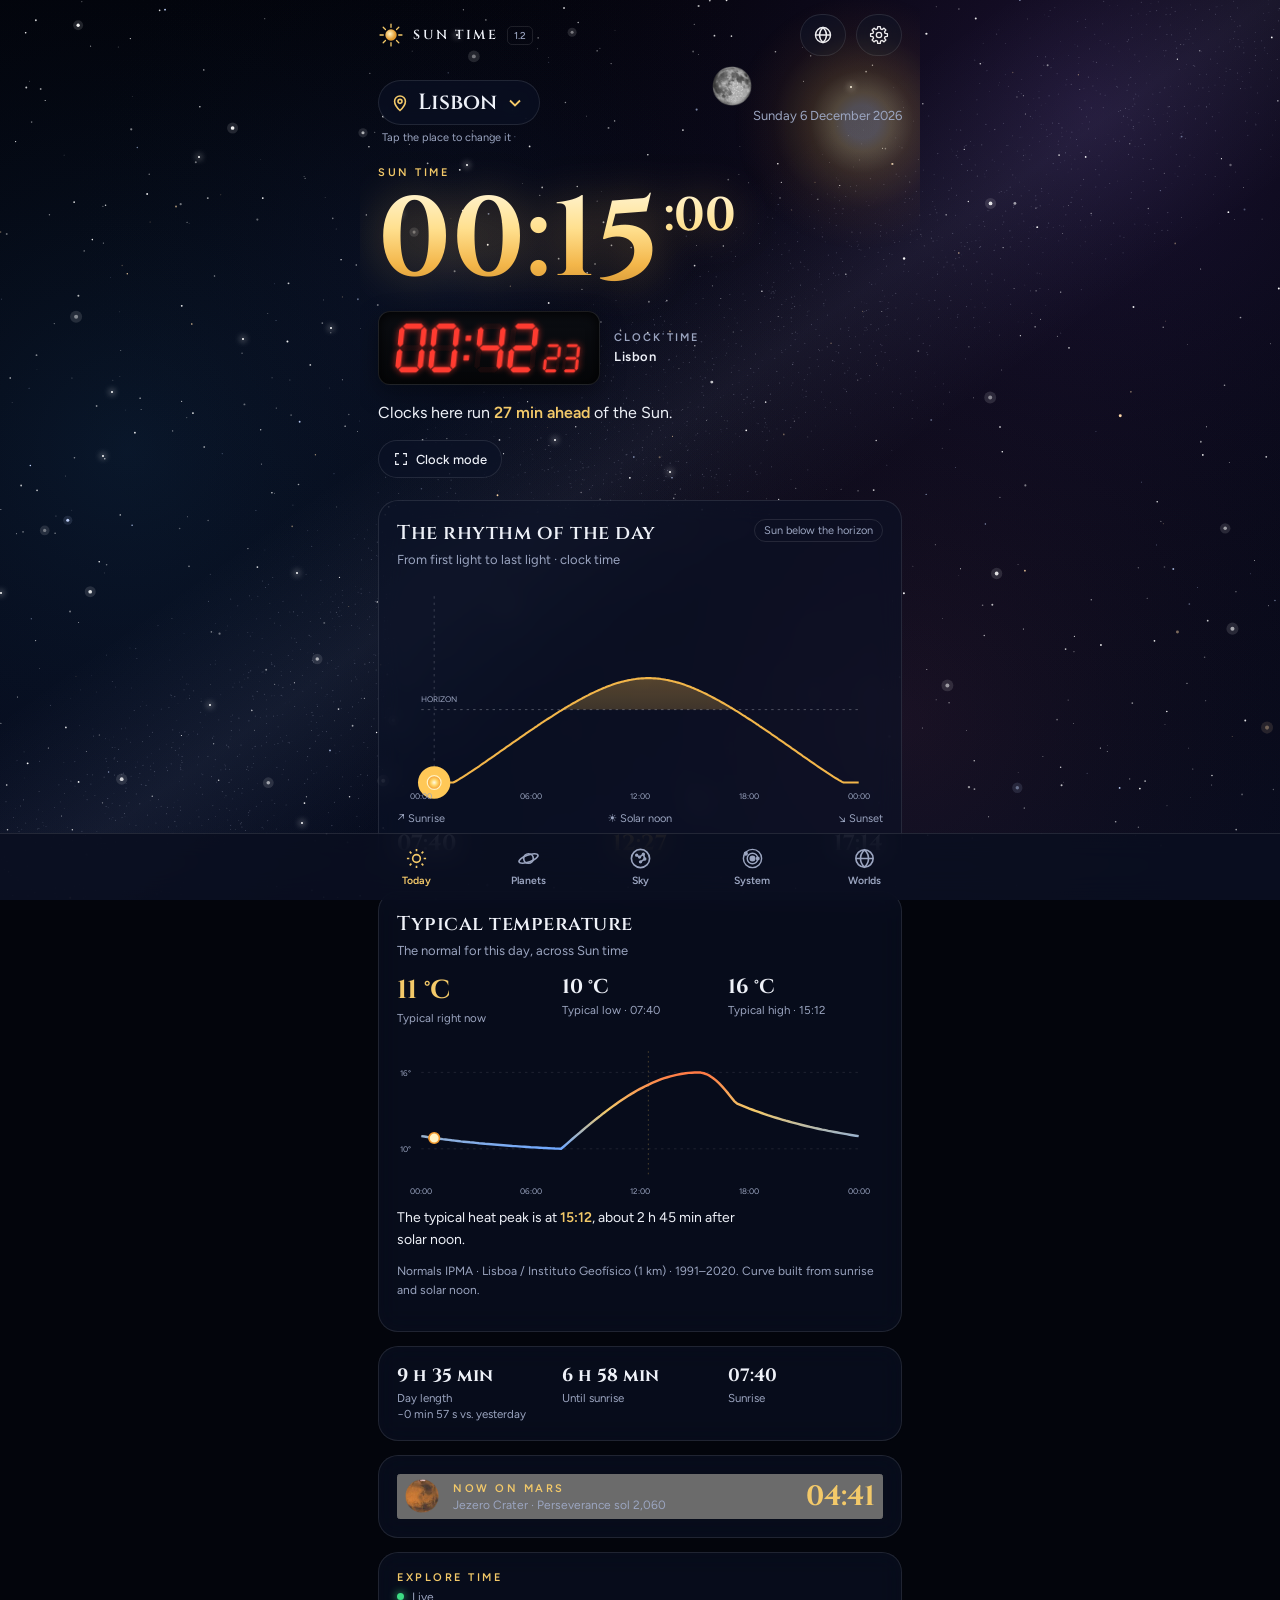
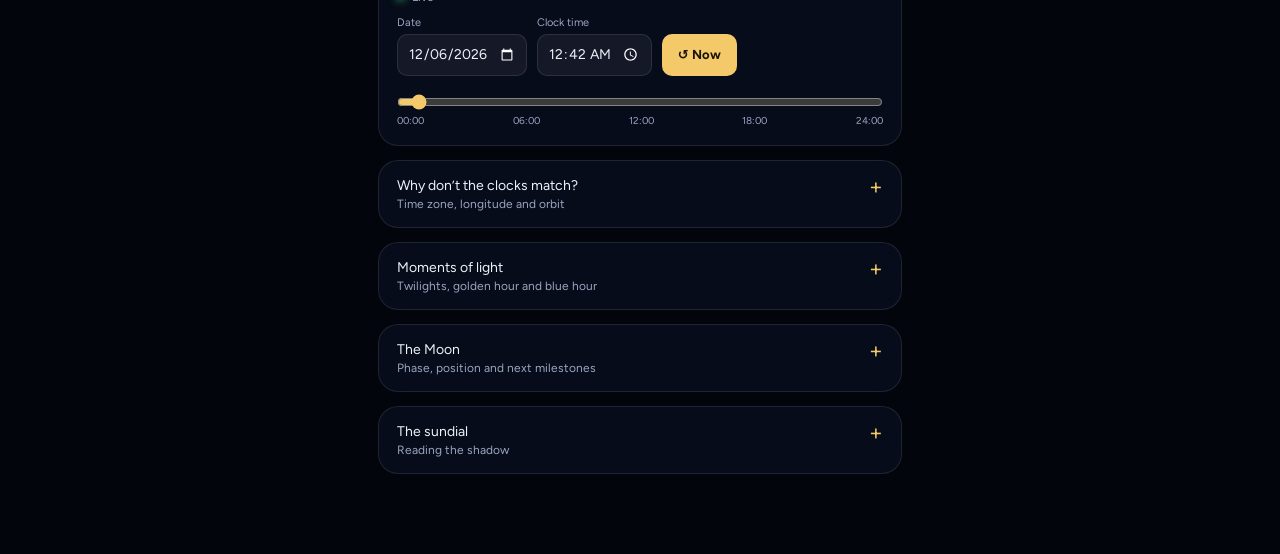
==== commit b1c34462: "Add files via upload" ====
--- a/index.html
+++ b/index.html
@@ -276,7 +276,7 @@
 <div class="twinkles" id="twinkles" aria-hidden="true"></div>
 <div class="wrap">
 <header class="top">
-  <a href="#" class="brand" id="brand"><svg class="sunmark" viewBox="0 0 32 32" aria-hidden="true"><defs><radialGradient id="bm" cx="40%" cy="40%"><stop offset="0" stop-color="#fff3c4"/><stop offset="1" stop-color="#e29a2e"/></radialGradient></defs><circle cx="16" cy="16" r="7" fill="url(#bm)"/><g stroke="#f3c969" stroke-width="1.6" stroke-linecap="round"><path d="M16 2.5v4M16 25.5v4M2.5 16h4M25.5 16h4M6.4 6.4l2.8 2.8M22.8 22.8l2.8 2.8M6.4 25.6l2.8-2.8M22.8 9.2l2.8-2.8"/></g></svg><span data-i18n="appName">HORA DO SOL</span> <small>1.1</small></a>
+  <a href="#" class="brand" id="brand"><svg class="sunmark" viewBox="0 0 32 32" aria-hidden="true"><defs><radialGradient id="bm" cx="40%" cy="40%"><stop offset="0" stop-color="#fff3c4"/><stop offset="1" stop-color="#e29a2e"/></radialGradient></defs><circle cx="16" cy="16" r="7" fill="url(#bm)"/><g stroke="#f3c969" stroke-width="1.6" stroke-linecap="round"><path d="M16 2.5v4M16 25.5v4M2.5 16h4M25.5 16h4M6.4 6.4l2.8 2.8M22.8 22.8l2.8 2.8M6.4 25.6l2.8-2.8M22.8 9.2l2.8-2.8"/></g></svg><span data-i18n="appName">HORA DO SOL</span> <small>1.2</small></a>
   <button class="iconbtn" id="worldBtn" type="button" data-i18n-aria="worldBtn" aria-haspopup="dialog"><svg viewBox="0 0 24 24" fill="none" stroke="currentColor" stroke-width="1.7"><circle cx="12" cy="12" r="9"/><path d="M3 12h18M12 3c2.8 2.6 4.2 5.6 4.2 9s-1.4 6.4-4.2 9c-2.8-2.6-4.2-5.6-4.2-9S9.2 5.6 12 3z"/></svg></button>
   <button class="iconbtn" id="settingsBtn" type="button" data-i18n-aria="settingsBtn" aria-haspopup="dialog"><svg viewBox="0 0 24 24" fill="none" stroke="currentColor" stroke-width="1.6" stroke-linejoin="round"><path d="M10.08,4.65 L10.44,1.92 L13.56,1.92 L13.92,4.65 L15.84,5.44 L18.03,3.77 L20.23,5.97 L18.56,8.16 L19.35,10.08 L22.08,10.44 L22.08,13.56 L19.35,13.92 L18.56,15.84 L20.23,18.03 L18.03,20.23 L15.84,18.56 L13.92,19.35 L13.56,22.08 L10.44,22.08 L10.08,19.35 L8.16,18.56 L5.97,20.23 L3.77,18.03 L5.44,15.84 L4.65,13.92 L1.92,13.56 L1.92,10.44 L4.65,10.08 L5.44,8.16 L3.77,5.97 L5.97,3.77 L8.16,5.44Z"/><circle cx="12" cy="12" r="3.2"/></svg></button>
 </header>
@@ -1718,17 +1718,17 @@
 "AD":["39,42,68,92,130,174,212,219,184,139,78,47,-36,-35,-9,12,46,86,111,113,78,44,-2,-25","E","",0],
 "AO":["294,302,302,295,293,273,256,252,265,283,288,290,251,259,263,259,242,215,200,200,213,233,246,248","E","",0],
 "AG":["263,261,262,269,276,282,284,287,288,285,279,270,253,249,250,256,265,272,274,277,278,275,269,260","E","",0],
-"AR":["273,264,247,211,175,144,132,150,168,199,231,258,213,210,195,163,132,101,87,98,114,143,170,195","E","",0],
+"AR":["296,284,272,227,194,160,151,181,194,225,254,285,201,192,178,142,112,81,70,90,105,134,161,186","S","Buenos Aires Observ",9.6],
 "AM":["75,112,169,229,281,334,366,370,325,250,164,93,-15,-1,38,87,136,185,224,225,176,117,48,1","E","",0],
-"AU":["294,281,251,207,163,123,120,138,173,208,237,267,128,122,97,56,18,-3,-14,-6,25,54,85,107","E","",0],
+"AU":["298,281,253,210,166,131,124,140,176,210,244,273,145,142,114,69,28,12,0,8,37,65,99,124","S","Tuggeranong (Isabella Plains)",15.7],
 "AT":["36,60,110,170,212,250,271,268,210,147,87,41,-13,-4,27,67,111,147,164,162,121,76,37,-4","S","Wien",3],
 "AZ":["74,73,94,134,193,246,276,282,244,193,135,95,45,40,56,90,146,202,237,244,210,161,106,67","E","",0],
-"BS":["236,237,240,251,265,282,291,294,291,279,259,246,222,222,225,238,253,272,281,284,281,269,248,233","E","",0],
+"BS":["260,261,268,283,300,314,324,325,319,302,282,264,184,180,186,204,221,239,246,246,244,232,213,193","S","Nassau Airport New",11.8],
 "BH":["198,205,236,283,331,357,372,376,360,326,270,221,164,166,188,227,271,299,317,323,309,283,238,190","E","",0],
 "BD":["256,298,348,365,347,323,316,314,309,303,285,259,118,150,198,240,257,264,262,260,254,228,179,136","E","",0],
 "BB":["268,266,268,273,279,282,282,285,287,286,281,275,258,255,256,262,269,272,272,275,277,276,271,265","E","",0],
-"BY":["-21,-18,29,117,176,213,233,226,170,97,23,-15,-73,-72,-40,22,71,109,132,123,77,31,-22,-61","E","",0],
-"BE":["65,78,117,159,196,220,239,234,199,153,103,70,12,14,35,58,92,119,138,136,110,79,45,20","E","",0],
+"BY":["-16,-3,41,126,186,219,242,236,172,99,27,-13,-62,-64,-34,27,81,118,143,131,80,37,-16,-56","S","Minsk",3.9],
+"BE":["65,78,117,158,197,220,238,234,199,152,103,70,13,16,37,59,93,120,139,138,112,80,46,22","E","",0],
 "BZ":["279,302,327,347,341,310,301,305,298,286,276,275,195,203,214,233,243,245,240,241,241,229,209,199","E","",0],
 "BJ":["304,310,304,297,290,279,272,272,276,282,294,302,236,251,258,258,255,245,234,229,236,242,248,241","E","",0],
 "BT":["56,69,98,127,152,171,170,167,154,128,98,74,-68,-59,-34,-3,37,79,90,85,70,28,-15,-46","E","",0],
@@ -1756,12 +1756,12 @@
 "CI":["352,356,340,327,312,295,292,302,302,303,316,335,208,230,239,238,234,224,215,215,220,223,222,209","E","",0],
 "HR":["54,79,130,182,227,267,285,279,222,166,108,57,-1,11,47,88,130,166,183,182,137,94,53,7","S","Zagreb-Gric",0.8],
 "CU":["270,284,297,316,324,321,328,327,316,304,288,277,190,193,202,221,238,252,255,257,254,242,218,202","E","",0],
-"CY":["140,147,178,222,275,328,359,358,322,272,208,159,76,76,93,122,165,211,240,243,217,182,134,96","E","",0],
+"CY":["170,173,196,228,267,305,328,332,312,282,231,187,77,74,88,119,161,200,225,228,202,172,129,95","S","Larnaca",40.4],
 "CZ":["28,48,95,156,199,235,256,255,201,138,76,35,-25,-17,13,52,95,130,149,145,105,62,22,-13","E","",0],
-"DK":["38,36,56,102,149,185,214,214,171,122,80,52,7,2,11,38,78,117,145,147,119,80,47,19","E","",0],
+"DK":["32,35,66,123,171,202,227,223,180,125,76,45,-10,-9,3,35,76,113,137,137,106,67,34,5","S","Malmo A",33.8],
 "DJ":["278,286,302,320,353,393,383,379,372,328,301,284,219,222,235,253,275,300,302,297,292,259,237,223","E","",0],
 "DM":["263,261,264,271,277,280,281,284,285,282,276,269,248,245,246,254,262,267,268,271,272,269,264,256","E","",0],
-"DO":["293,298,304,311,309,311,315,316,314,309,302,295,213,213,216,227,238,245,247,249,248,244,233,221","E","",0],
+"DO":["301,303,305,307,315,323,330,331,327,321,318,314,211,209,210,222,234,241,243,244,241,238,230,221","E","",0],
 "EC":["220,219,221,225,231,237,242,248,246,234,225,223,136,140,143,143,138,127,121,120,125,131,132,134","E","",0],
 "EG":["190,207,249,295,340,373,386,383,357,313,256,205,69,75,96,129,168,196,213,217,199,174,131,89","E","",0],
 "SV":["305,313,318,318,305,292,299,295,284,285,294,300,228,236,245,257,258,252,252,251,247,243,235,229","E","",0],
@@ -1772,7 +1772,7 @@
 "ET":["241,255,258,251,253,239,205,202,207,215,223,229,81,94,110,116,119,122,116,116,109,80,69,68","E","",0],
 "FJ":["282,285,283,277,266,258,251,249,253,259,268,277,264,268,268,262,250,242,233,229,232,239,249,258","E","",0],
 "FI":["-8,-13,23,81,145,188,219,205,154,91,44,14,-56,-64,-36,11,64,112,145,135,93,42,4,-29","S","Helsinki Kaisaniemi Aws",0.7],
-"FR":["72,85,125,162,198,232,258,257,215,165,109,77,20,20,41,64,99,131,150,146,115,87,50,25","S","Orly",16.1],
+"FR":["77,88,131,158,204,227,253,258,217,164,109,81,29,30,58,70,109,134,156,160,126,91,55,35","S","Le Bourget",13.2],
 "GA":["280,283,285,283,279,269,261,262,268,271,273,276,259,262,265,264,258,241,232,233,241,248,253,256","E","",0],
 "GM":["275,281,285,275,274,283,283,281,285,295,301,284,194,194,197,202,220,249,261,263,265,268,247,212","E","",0],
 "GE":["63,83,135,191,242,292,328,325,270,204,129,78,-30,-25,9,56,108,154,187,187,141,88,26,-15","E","",0],
@@ -1784,7 +1784,7 @@
 "GN":["307,306,301,298,292,279,269,265,270,279,290,301,250,251,252,255,261,260,255,252,254,259,262,255","E","",0],
 "GW":["295,324,352,367,361,323,292,285,288,297,301,290,169,184,206,224,240,250,246,245,245,246,223,182","E","",0],
 "GY":["273,273,276,281,279,276,278,284,288,288,284,278,254,253,255,260,262,260,261,266,268,269,267,261","E","",0],
-"HT":["299,302,305,313,311,318,327,326,319,311,306,302,225,226,230,240,250,256,260,263,262,256,245,232","E","",0],
+"HT":["307,307,306,309,317,330,342,341,332,323,322,321,223,222,224,235,246,252,256,258,255,250,242,232","E","",0],
 "HN":["293,314,332,337,310,282,288,292,277,269,272,280,164,170,181,199,204,196,189,193,193,186,175,167","E","",0],
 "HU":["41,66,118,182,229,266,286,286,227,168,101,46,-12,1,36,83,126,162,180,177,132,86,43,-2","S","Budapest",1.9],
 "IS":["32,33,42,69,101,130,149,141,114,76,47,33,-17,-19,-13,10,40,72,91,86,62,27,-1,-16","S","Reykjavik",3.1],
@@ -1793,11 +1793,11 @@
 "IR":["92,115,167,228,289,351,376,365,319,247,160,109,-10,1,39,93,146,200,233,226,183,125,53,9","E","",0],
 "IQ":["165,190,244,309,376,431,455,455,415,347,244,181,38,52,93,149,210,259,287,283,244,195,112,59","E","",0],
 "IE":["84,90,108,131,159,185,203,199,177,142,108,89,21,21,32,45,69,96,117,114,94,70,41,26","S","Dublin Phoenix Park",4.2],
-"IL":["164,174,205,246,290,319,336,339,324,294,237,186,76,79,97,121,156,187,209,218,205,183,135,96","E","",0],
-"IT":["105,113,145,172,219,267,294,298,248,203,150,112,45,43,62,82,127,164,188,195,160,131,89,57","E","",0],
+"IL":["182,192,216,248,277,298,316,321,311,290,249,203,79,83,103,130,163,198,224,230,211,178,131,95","S","Bet Dagan",46.4],
+"IT":["105,113,145,172,219,267,294,298,248,203,150,112,45,43,62,82,127,164,188,195,160,131,89,57","S","Vigna Di Valle",31],
 "JM":["313,311,313,318,322,331,335,335,332,327,323,317,224,223,230,238,246,256,256,255,253,246,241,231","S","Norman Manley Intl",3.8],
 "JP":["77,88,124,176,221,251,288,301,263,207,156,104,-17,-14,14,66,120,167,209,220,183,120,58,6","E","",0],
-"JO":["178,193,231,280,333,370,390,389,365,322,252,198,63,70,94,125,166,196,218,224,210,185,131,84","E","",0],
+"JO":["196,211,242,282,320,349,370,371,352,318,264,215,66,74,100,134,173,207,233,236,216,180,127,83","E","",0],
 "KZ":["-100,-92,-24,110,208,258,265,255,186,109,-14,-81,-178,-181,-120,3,82,132,148,127,65,4,-93,-165","S","Astana",7.1],
 "KE":["278,293,292,275,260,258,261,271,286,288,268,265,143,146,154,155,141,130,123,127,134,143,152,148","E","",0],
 "KI":["284,282,282,283,285,286,286,286,287,285,285,285,274,272,272,273,275,276,276,276,277,275,275,275","E","",0],
@@ -1805,11 +1805,11 @@
 "KG":["33,58,116,180,233,287,316,304,252,177,97,45,-61,-50,1,69,116,165,190,178,128,59,2,-48","E","",0],
 "LA":["286,321,355,367,343,320,310,302,303,296,286,271,150,176,217,245,248,244,239,236,232,212,180,149","E","",0],
 "LV":["-5,-7,38,115,172,205,228,216,168,100,37,8,-50,-59,-33,17,61,101,130,122,83,39,-3,-33","E","",0],
-"LB":["139,144,168,203,244,277,297,301,286,257,206,161,88,88,105,131,168,201,223,227,214,191,147,109","E","",0],
+"LB":["163,166,182,207,233,255,272,279,274,260,223,183,90,89,106,134,170,201,223,226,210,184,143,108","E","",0],
 "LS":["281,272,253,215,180,148,149,179,227,248,260,275,137,133,115,78,44,10,8,24,61,89,104,125","E","",0],
 "LR":["309,313,311,307,299,287,277,273,276,284,291,301,232,242,249,251,250,242,233,231,234,239,242,236","E","",0],
 "LY":["163,165,185,210,241,274,297,308,295,265,221,181,128,124,136,154,182,215,243,257,248,223,184,147","E","",0],
-"LI":["-40,-47,-30,-6,34,71,93,97,63,38,-6,-31,-93,-100,-80,-52,-13,21,41,45,13,-12,-56,-84","S","Saentis",17.7],
+"LI":["-40,-39,1,56,107,141,160,159,119,79,12,-31,-93,-100,-80,-43,2,42,61,60,20,-12,-56,-84","E","",0],
 "LT":["-10,-5,42,125,181,217,237,232,176,103,33,-3,-57,-61,-31,24,70,106,131,124,81,37,-10,-45","S","Vilnius",13.2],
 "LU":["38,52,98,144,184,217,239,235,190,135,77,45,-9,-6,20,51,87,118,138,136,103,66,28,0","S","Luxembourg Airport",5.6],
 "MG":["235,233,229,220,204,180,170,184,207,230,242,242,156,155,150,136,118,96,88,89,99,119,138,151","E","",0],
@@ -1820,21 +1820,21 @@
 "MT":["152,147,153,167,195,234,263,275,256,233,202,169,138,132,139,153,180,216,245,258,243,219,187,155","E","",0],
 "MH":["299,300,300,300,302,302,303,304,305,304,303,300,257,257,258,258,259,258,257,258,257,257,257,258","S","Majuro Wbas Ap",12.2],
 "MR":["228,232,239,239,248,267,273,286,299,294,269,243,168,173,182,187,197,219,244,261,267,249,217,186","E","",0],
-"MU":["280,281,277,267,251,232,221,223,232,244,262,277,214,217,212,204,182,165,160,159,161,171,186,202","S","Vacoas (Mauritius)",15.6],
-"MX":["189,213,237,255,257,233,213,210,200,198,194,192,39,49,63,84,99,104,99,98,95,77,58,46","E","",0],
+"MU":["280,281,277,267,251,232,221,223,232,244,262,277,232,236,234,227,215,200,191,187,189,196,208,223","E","",0],
+"MX":["198,218,239,253,255,238,226,229,222,220,213,201,9,19,33,54,69,90,89,91,90,71,37,16","E","",0],
 "FM":["304,306,308,309,309,311,315,319,319,318,314,307,238,240,239,238,238,236,232,229,227,228,232,237","S","Pohnpei Wso",8.1],
-"MD":["-2,28,89,158,223,269,296,296,234,160,81,15,-71,-54,-14,42,101,147,170,165,111,52,0,-50","E","",0],
+"MD":["2,25,75,143,209,252,284,276,216,151,81,12,-62,-52,-12,45,98,136,165,156,103,52,4,-53","E","",0],
 "MC":["133,135,154,174,210,247,275,279,248,210,170,141,58,61,83,108,145,181,208,211,177,140,97,66","S","Nice",19.2],
 "MN":["-153,-107,-26,68,147,214,237,212,145,46,-61,-136,-248,-224,-151,-61,-3,69,102,80,9,-64,-158,-221","E","",0],
 "ME":["47,67,107,150,202,246,283,287,226,170,110,53,-12,-4,25,59,98,132,152,156,118,81,45,2","E","",0],
-"MA":["171,179,198,208,233,258,279,286,269,246,208,184,112,114,126,138,160,184,202,210,199,180,148,126","E","",0],
+"MA":["168,175,195,204,229,249,264,271,261,239,204,183,94,99,117,128,153,178,192,200,189,167,133,110","E","",0],
 "MZ":["314,313,308,290,275,259,253,270,292,298,307,314,224,227,218,197,170,147,142,153,175,189,203,216","E","",0],
 "MM":["303,328,359,374,353,331,320,315,324,328,321,304,152,165,197,234,245,238,233,231,232,227,200,168","E","",0],
 "NA":["320,308,296,275,253,229,226,252,291,317,321,327,176,173,162,138,107,73,73,94,132,158,161,171","S","Windhoek",2.2],
 "NR":["286,284,283,283,286,287,286,286,286,286,286,287,276,274,273,273,276,277,276,276,276,276,276,277","E","",0],
-"NP":["179,208,255,296,308,299,272,263,253,240,214,187,69,88,126,163,189,207,206,202,190,159,121,86","E","",0],
+"NP":["190,217,254,285,291,292,284,286,283,269,237,203,21,43,77,112,158,190,201,198,184,131,77,35","S","Kathmandu Airport",5.1],
 "NL":["62,69,101,143,178,203,225,224,192,147,100,69,12,10,28,52,86,113,134,134,110,78,45,19","S","Schiphol",9.6],
-"NZ":["188,194,180,159,140,120,112,115,125,139,151,172,143,148,139,123,109,91,84,84,91,100,111,130","E","",0],
+"NZ":["211,216,202,178,159,136,129,134,147,160,175,197,131,134,115,90,79,63,46,56,75,90,101,123","S","Paraparaumu Aws",46.6],
 "NI":["326,338,349,356,332,307,311,314,302,295,303,315,225,230,238,253,256,249,244,247,246,241,232,226","E","",0],
 "NE":["321,354,389,410,401,374,342,316,329,361,356,329,158,185,224,263,280,267,248,236,235,232,194,165","E","",0],
 "NG":["330,347,352,331,307,291,279,273,281,292,314,321,171,197,224,233,229,220,213,211,213,212,190,167","E","",0],
@@ -1843,12 +1843,12 @@
 "NO":["1,11,53,110,167,204,227,213,164,96,44,9,-47,-47,-21,21,68,108,134,125,86,38,0,-37","S","Oslo Blindern",4],
 "OM":["247,269,302,348,390,404,398,389,375,345,296,261,150,160,188,232,274,296,302,292,269,241,200,169","E","",0],
 "PK":["181,205,255,318,382,408,375,348,336,309,256,210,58,75,118,169,224,264,266,249,219,167,118,81","E","",0],
-"PW":["313,311,315,319,318,314,309,308,310,314,319,314,244,243,244,247,248,245,244,246,246,248,247,246","S","Koror",24.1],
+"PW":["295,297,301,310,309,307,303,305,307,303,305,303,219,224,226,228,234,231,233,233,233,230,228,229","S","Nekken Forestry",14.4],
 "PA":["294,302,312,314,297,289,287,286,284,282,284,289,245,246,251,259,261,261,258,257,256,254,253,250","E","",0],
 "PG":["291,289,287,288,285,278,274,273,280,286,292,295,271,270,269,269,263,255,247,244,248,256,265,272","E","",0],
 "PY":["343,334,325,293,245,227,224,254,284,307,314,329,230,224,210,181,141,124,110,125,149,182,193,218","E","",0],
 "PE":["232,239,241,236,229,221,217,218,219,219,220,225,165,172,173,163,148,135,129,131,137,141,145,156","E","",0],
-"PH":["273,284,303,326,322,306,291,288,290,290,282,273,211,211,220,234,246,247,243,242,241,236,231,223","E","",0],
+"PH":["306,314,329,346,344,331,317,313,315,317,316,307,209,211,221,238,248,247,242,242,242,236,228,219","S","Science Garden",5.4],
 "PL":["-8,15,70,140,194,228,253,253,199,131,59,6,-65,-52,-20,30,84,121,145,140,93,43,2,-43","E","",0],
 "QA":["222,239,278,334,390,415,426,426,404,361,295,244,140,144,168,211,257,279,300,305,285,256,214,166","E","",0],
 "RO":["30,63,123,185,241,281,304,306,250,180,105,42,-50,-35,3,49,97,139,156,152,107,57,14,-33","S","Bucuresti-Baneasa",9.7],
@@ -1858,12 +1858,12 @@
 "LC":["269,268,271,277,283,284,285,288,290,287,282,275,257,254,255,261,269,272,273,276,278,277,272,264","E","",0],
 "VC":["270,269,271,276,281,282,283,286,288,286,282,276,257,255,256,262,268,270,271,274,276,275,271,264","E","",0],
 "WS":["283,283,283,284,281,278,274,275,278,280,281,283,269,270,271,271,268,264,259,257,260,263,266,268","E","",0],
-"SM":["82,94,128,160,207,257,284,282,230,182,130,90,51,50,71,98,142,181,205,207,171,137,96,63","E","",0],
+"SM":["78,88,123,153,201,251,276,275,224,177,126,87,49,47,68,93,138,177,200,203,167,134,93,61","E","",0],
 "ST":["275,279,282,280,274,259,251,252,260,266,269,272,265,269,272,270,264,249,241,242,250,256,259,262","E","",0],
 "SA":["216,246,289,344,399,428,437,436,405,350,278,229,75,95,135,189,240,261,277,278,248,204,145,94","E","",0],
 "SN":["240,229,222,217,229,254,270,277,282,287,282,260,203,195,195,201,218,244,260,267,272,274,256,227","E","",0],
 "RS":["53,78,132,187,236,271,293,297,243,187,123,60,-8,5,41,88,132,167,184,185,141,94,50,3","S","Belgrade (Observatory)",1.7],
-"SC":["277,281,286,290,286,273,264,264,271,275,276,278,267,271,276,280,276,263,254,254,261,265,266,268","E","",0],
+"SC":["302,306,314,316,306,293,286,286,292,301,303,306,245,251,252,255,256,249,242,242,246,248,244,245","S","Seychelles Internat",9.1],
 "SL":["296,306,315,315,304,286,273,269,273,280,287,291,224,235,244,251,254,247,240,238,240,245,245,229","E","",0],
 "SG":["285,292,299,304,302,296,292,292,294,296,290,283,241,240,247,257,262,259,255,253,252,253,251,246","E","",0],
 "SK":["40,68,122,184,228,269,291,287,225,159,95,44,-13,0,34,79,124,161,179,177,133,86,44,0","E","",0],
@@ -1877,9 +1877,9 @@
 "LK":["294,306,315,304,292,283,279,280,282,282,285,287,224,230,245,257,260,253,247,247,248,246,241,232","E","",0],
 "SD":["311,337,370,404,421,419,383,365,387,391,355,322,141,158,187,225,263,273,264,252,255,252,196,156","E","",0],
 "SR":["276,277,281,283,279,276,279,291,303,305,298,284,247,247,249,252,253,252,251,254,257,260,258,252","E","",0],
-"SE":["10,12,47,107,165,208,236,221,166,101,54,25,-29,-32,-11,26,71,116,148,142,102,55,19,-12","S","Stockholm",2.5],
-"CH":["3,10,55,95,136,171,192,193,154,111,46,7,-30,-37,-28,-1,42,79,98,98,59,29,-13,-29","E","",0],
-"SY":["104,118,159,212,271,322,350,350,316,258,178,125,8,13,35,68,112,149,177,182,160,125,67,27","E","",0],
+"SE":["9,15,48,109,166,209,236,224,171,103,57,25,-29,-29,-11,27,73,118,149,143,105,57,21,-11","S","Stockholm_A",1.3],
+"CH":["38,56,108,150,192,230,255,250,199,143,79,42,-18,-18,10,37,80,116,133,132,96,61,18,-11","S","Payerne",40.8],
+"SY":["122,136,170,214,258,301,330,332,303,254,190,142,11,17,41,77,119,160,192,194,166,120,63,26","E","",0],
 "TJ":["53,70,128,190,249,317,348,333,279,204,130,75,-35,-28,16,70,120,167,195,182,134,77,23,-18","E","",0],
 "TZ":["294,292,293,291,292,283,278,294,316,330,330,310,184,182,182,178,163,141,131,142,154,169,181,187","E","",0],
 "TH":["334,360,371,366,339,322,317,314,306,304,303,309,206,228,250,261,260,252,246,244,243,237,214,195","E","",0],
@@ -1892,11 +1892,11 @@
 "TM":["117,137,175,247,305,360,380,365,320,254,180,136,13,19,60,116,174,224,252,237,189,129,67,30","E","",0],
 "TV":["289,287,286,288,290,290,288,286,288,288,289,289,279,277,276,278,280,280,278,276,278,278,279,279","E","",0],
 "UG":["290,302,287,265,254,258,262,268,271,263,261,275,181,190,195,191,186,180,174,177,180,181,181,179","E","",0],
-"UA":["-29,-9,56,141,202,239,263,262,202,128,44,-15,-92,-81,-31,34,94,137,158,148,95,36,-16,-69","E","",0],
+"UA":["-4,5,56,146,209,241,264,259,194,125,45,-4,-52,-52,-15,53,105,139,164,152,99,48,-6,-50","S","Kiev",5.6],
 "AE":["226,236,263,306,345,367,382,390,371,339,291,249,179,181,200,236,271,295,315,323,307,282,245,205","E","",0],
 "GB":["75,81,110,140,173,203,226,220,190,147,106,79,21,21,36,54,83,110,132,133,111,83,49,24","S","Hampstead",22.1],
 "US":["69,88,134,197,245,293,317,307,268,205,143,90,-13,-3,34,88,142,194,222,214,176,109,51,11","S","Washington Reagan Natl Ap",5.9],
-"UY":["260,254,239,204,169,138,124,140,154,184,215,245,198,199,186,157,127,97,82,91,104,129,154,179","E","",0],
+"UY":["283,274,264,220,188,154,143,170,180,210,238,272,186,181,169,136,107,77,65,83,95,120,145,170","E","",0],
 "UZ":["72,94,159,222,279,336,358,349,290,222,147,87,-13,-1,52,101,142,184,198,183,134,82,40,-2","S","Tashkent",4.1],
 "VU":["281,284,284,278,267,257,249,247,251,258,266,276,270,274,274,268,257,247,239,236,240,246,255,264","E","",0],
 "VA":["105,113,145,172,219,267,294,298,248,203,150,112,45,43,62,82,127,164,188,195,160,131,89,57","S","Vigna Di Valle",28],
@@ -1907,9 +1907,9 @@
 "ZW":["273,272,273,263,245,223,221,253,291,308,298,278,161,157,148,124,97,74,69,85,116,143,159,162","E","",0],
 "w1796236":["82,101,141,198,251,278,323,316,278,230,175,110,21,36,68,119,174,217,258,258,222,167,106,44","S","Shanghai",19.8],
 "w1814906":["104,135,183,236,273,296,333,335,287,219,173,116,60,82,112,157,193,222,251,249,214,166,123,78","S","Chongqing",9.1],
-"w1815286":["102,136,187,245,287,311,327,314,270,215,169,113,35,60,99,148,189,219,241,234,201,156,108,51","E","",0],
+"w1815286":["93,123,174,228,266,283,301,299,260,207,161,108,27,49,82,129,174,204,222,219,191,148,98,41","S","Wenjiang",21.2],
 "w1809858":["185,198,221,265,301,318,333,333,319,294,253,209,106,126,155,197,231,251,260,257,243,211,167,121","S","Guangzhou",26.3],
-"w1795565":["183,187,205,242,284,306,322,321,311,287,248,207,144,158,179,213,245,266,275,272,262,240,201,159","E","",0],
+"w1795565":["177,182,205,241,284,307,322,322,310,284,242,201,143,156,177,211,244,263,273,270,261,239,201,158","E","",0],
 "w745044":["81,88,112,156,208,256,285,288,250,199,147,100,35,35,51,86,135,183,210,218,185,143,96,56","E","",0],
 "w2332459":["295,301,299,294,289,278,270,269,274,280,291,296,235,250,259,260,256,247,236,231,237,244,249,241","E","",0],
 "w1566083":["326,357,376,374,340,309,299,298,297,299,304,305,209,219,240,256,256,245,240,239,238,235,225,212","E","",0],
@@ -1917,14 +1917,14 @@
 "w1791247":["81,116,158,226,274,304,332,324,288,233,171,107,12,40,78,140,191,233,264,254,210,151,86,32","S","Wuhan",20.8],
 "w1172451":["209,244,305,371,425,434,402,381,369,342,285,234,66,90,142,202,263,297,295,276,244,191,135,88","E","",0],
 "w1790630":["59,100,162,231,280,317,336,321,264,202,132,70,-14,17,58,115,166,213,237,229,183,123,52,2","E","",0],
-"w1275339":["321,347,380,392,378,321,287,283,291,312,312,312,164,185,214,239,262,262,251,244,238,221,192,169","E","",0],
+"w1275339":["331,349,376,385,377,338,301,298,317,342,342,333,149,166,193,232,271,266,253,248,244,222,181,157","E","",0],
 "w3448439":["269,270,262,250,224,218,219,240,259,272,268,273,185,184,177,158,129,116,109,116,134,153,160,176","E","",0],
 "w1808926":["82,111,154,218,267,292,340,331,287,236,176,113,19,38,72,128,178,217,255,252,213,156,96,42","S","Hangzhou",6.8],
 "w1174872":["247,268,301,330,342,341,326,316,319,330,304,268,155,168,200,233,262,280,278,266,254,237,207,172","E","",0],
 "w2037013":["-118,-59,29,138,216,269,281,268,216,126,2,-98,-223,-174,-82,17,93,158,191,171,100,15,-90,-192","S","Harbin",9.1],
-"w1812545":["190,201,229,261,299,316,332,331,320,297,259,215,112,131,159,200,233,255,265,261,247,216,172,127","E","",0],
+"w1812545":["185,198,221,265,301,318,333,333,319,294,253,209,106,126,155,197,231,251,260,257,243,211,167,121","S","Guangzhou",35],
 "w1808722":["71,100,149,217,269,297,326,319,281,229,163,99,-2,23,63,123,177,220,254,245,201,139,73,17","S","Hefei",4.5],
-"w993800":["283,283,272,248,226,202,201,233,268,282,281,282,163,160,148,118,81,53,48,74,109,136,146,159","E","",0],
+"w993800":["283,283,272,248,226,202,201,233,268,282,281,282,163,160,148,118,81,53,48,74,109,136,146,159","S","Pretoria/Irene",36.1],
 "w1791681":["35,70,132,202,260,303,314,301,268,211,130,57,-71,-46,3,68,127,182,222,213,157,90,15,-46","S","Weifang",9.6],
 "w1799962":["71,101,148,212,265,293,325,316,279,229,165,99,-5,18,56,115,169,213,251,246,202,140,72,17","S","Nanjing",18.4],
 "w2034937":["-49,1,71,169,237,275,293,287,243,163,59,-26,-172,-119,-40,43,115,170,206,193,122,41,-47,-138","S","Shenyang",9.6],
@@ -1932,13 +1932,13 @@
 "w1805753":["43,82,143,217,275,318,321,305,269,213,131,60,-38,-6,45,113,170,216,234,222,176,119,46,-18","S","Jinan",8.9],
 "w1668341":["182,192,215,256,288,316,334,329,307,274,246,206,145,143,156,192,224,248,266,261,248,225,202,167","E","",0],
 "w1814087":["-2,26,77,149,210,246,270,276,244,178,98,27,-63,-37,9,71,131,177,214,221,181,112,31,-36","S","Dalian",3],
-"w1819729":["184,189,205,243,285,307,322,321,312,288,249,208,143,157,179,213,245,266,275,271,262,239,200,158","E","",0],
+"w1819729":["178,184,205,242,284,307,322,321,310,285,243,203,143,157,177,212,245,264,274,270,262,239,200,158","E","",0],
 "w1790842":["6,61,132,208,256,297,312,291,243,183,93,18,-118,-74,-10,60,121,168,192,175,121,45,-23,-90","E","",0],
-"w1797929":["36,46,76,119,167,210,251,263,238,193,128,65,-13,1,38,85,136,188,231,240,202,149,84,19","E","",0],
-"w1787093":["18,50,111,191,255,293,307,293,257,197,116,41,-57,-38,4,67,128,176,214,211,164,99,26,-34","E","",0],
+"w1797929":["34,60,97,154,209,242,276,285,257,199,124,62,-25,-7,31,84,137,182,225,232,194,132,61,1","S","Qingdao",4.3],
+"w1787093":["18,51,111,191,255,293,309,295,259,197,114,41,-58,-39,3,67,127,175,213,211,165,98,23,-35","E","",0],
 "w1269843":["299,334,373,394,401,340,309,296,293,291,286,283,149,172,208,242,268,245,227,222,217,201,170,147","E","",0],
 "w3451190":["284,288,279,267,249,245,242,248,255,263,264,276,235,236,234,222,201,189,182,182,190,202,211,225","E","",0],
-"w1886760":["81,107,151,213,269,294,332,324,285,236,175,108,6,24,59,115,171,214,256,252,209,149,86,25","E","",0],
+"w1886760":["81,108,152,214,270,296,332,325,286,237,176,109,4,23,59,115,171,214,256,251,208,148,84,23","E","",0],
 "w1784658":["61,100,155,224,277,322,320,304,267,218,146,80,-34,-4,44,106,161,209,235,222,170,110,40,-14","S","Zhengzhou",4.5],
 "w1279233":["293,326,375,415,438,401,338,317,335,354,333,307,123,151,199,241,269,276,255,243,238,216,176,139","E","",0],
 "w2293538":["322,323,310,299,291,280,274,278,286,291,299,309,238,249,251,250,247,238,225,220,227,235,242,241","E","",0],
@@ -1947,7 +1947,7 @@
 "w1795270":["36,78,148,218,277,322,325,308,270,206,117,52,-52,-19,36,103,162,210,234,221,171,103,23,-32","S","Shijiazhuang",5.5],
 "w2038180":["-96,-39,40,146,218,265,277,269,222,136,17,-72,-188,-143,-65,30,105,164,196,181,112,30,-73,-161","S","Changchun",8.8],
 "w2147714":["270,268,257,236,209,182,179,193,216,233,242,257,200,199,184,153,123,100,89,97,123,146,166,184","S","Sydney (Observatory Hill)",0.8],
-"w2158177":["276,267,250,211,172,144,138,150,177,207,234,257,150,149,135,106,86,65,62,65,77,93,117,130","S","Essendon Airport",10.8],
+"w2158177":["268,269,246,211,176,151,145,159,181,205,229,248,161,164,146,118,98,82,75,79,94,109,128,143","S","Melbourne Regional Office",0.9],
 "w160263":["299,303,300,292,283,277,274,277,285,294,298,300,262,262,264,260,248,235,228,228,234,244,254,261","E","",0],
 "w498817":["-27,-25,22,95,163,205,234,215,158,87,26,-7,-74,-78,-41,17,72,121,154,140,94,40,-11,-48","S","St. Petersburg",3.2],
 "w1793511":["19,68,125,205,259,294,303,284,241,181,100,34,-104,-64,-8,59,116,162,191,177,119,48,-23,-80","S","Taiyuan",9.6],
@@ -1955,69 +1955,69 @@
 "w2335204":["310,342,376,394,385,363,338,320,335,351,337,312,124,152,191,228,244,240,227,218,217,202,155,128","E","",0],
 "w3369157":["218,222,212,196,181,165,158,157,165,179,192,208,185,187,178,162,152,138,130,129,135,146,158,175","E","",0],
 "w1168197":["176,198,249,314,379,419,407,385,364,319,255,204,46,62,108,161,213,264,278,261,226,168,112,69","E","",0],
-"w1785286":["39,77,141,216,275,319,325,307,273,215,132,58,-58,-29,23,92,152,203,229,217,165,102,26,-35","E","",0],
+"w1785286":["38,76,141,217,277,321,327,309,275,215,131,57,-57,-27,25,94,155,204,229,217,166,104,27,-34","E","",0],
 "w105343":["291,299,319,349,374,386,396,390,377,369,335,308,181,183,189,219,243,249,269,279,263,244,222,200","S","Jeddah (King Abdul",23.3],
 "w1264527":["282,310,347,363,366,350,341,332,320,304,285,275,209,217,237,264,278,269,260,255,253,249,236,218","E","",0],
 "w1275004":["253,302,359,391,378,336,315,309,304,299,276,249,108,150,203,250,269,271,265,261,254,224,166,116","E","",0],
 "w1790645":["173,178,200,241,274,299,324,321,306,276,239,196,102,107,126,165,206,238,255,252,239,206,168,124","S","Xiamen",0.4],
 "w1255364":["319,340,379,403,399,348,298,289,309,341,344,332,157,180,213,245,266,263,249,242,239,225,198,172","E","",0],
-"w1787227":["66,96,145,211,266,295,323,314,276,225,161,93,-7,14,52,111,168,212,251,246,200,139,71,15","E","",0],
-"w1797873":["54,84,136,201,254,286,311,305,269,216,144,77,-26,3,48,110,167,214,249,242,192,128,58,-4","E","",0],
+"w1787227":["67,96,146,212,268,297,325,315,277,227,162,93,-8,14,52,111,168,212,251,245,199,138,70,14","E","",0],
+"w1797873":["53,84,135,200,254,287,311,304,267,215,144,76,-24,5,49,111,168,214,249,243,193,129,60,-2","E","",0],
 "w1809461":["74,114,156,209,238,257,277,280,253,197,160,105,18,42,74,123,159,186,203,198,169,131,87,38","S","Guiyang",1.6],
 "w1298824":["335,363,388,397,354,320,310,306,310,317,322,321,185,197,226,261,267,257,251,248,247,245,225,197","E","",0],
-"w1790923":["71,99,145,209,264,291,329,321,281,230,167,99,10,32,69,129,184,225,265,259,215,156,91,31","E","",0],
+"w1790923":["72,100,147,211,266,293,330,322,283,232,167,99,8,31,68,128,184,225,265,259,214,155,89,28","E","",0],
 "w1804430":["24,64,120,181,223,262,286,274,224,165,102,38,-114,-78,-25,42,90,128,151,145,109,41,-39,-92","E","",0],
 "w1810821":["156,168,194,240,278,313,347,339,310,269,228,181,86,92,112,156,198,235,260,256,236,195,156,108","S","Fuzhou",3.3],
 "w1529102":["-73,-42,48,172,235,283,298,290,231,143,34,-49,-161,-121,-35,63,123,172,190,176,122,45,-41,-130","S","Wu Lu Mu Qi",4],
 "w1205733":["249,282,321,332,322,310,302,303,302,300,281,252,135,165,212,247,263,266,262,260,259,242,198,153","E","",0],
-"w1785453":["46,81,141,209,265,306,310,296,263,212,133,63,-48,-19,26,88,145,195,226,216,163,100,28,-28","E","",0],
-"w6986104":["185,196,228,261,298,314,329,328,315,289,249,207,121,141,169,207,239,257,266,262,251,222,180,134","E","",0],
+"w1785453":["46,81,141,211,266,308,311,297,264,213,133,63,-48,-19,27,89,146,196,227,217,164,101,29,-27","E","",0],
+"w6986104":["183,196,228,263,300,316,330,329,315,288,246,204,119,138,167,206,238,255,264,260,249,220,177,132","E","",0],
 "w1795940":["185,193,214,253,285,307,325,323,311,285,250,208,113,121,148,187,223,251,261,259,246,213,170,132","S","Shantou",5],
 "w5368361":["204,204,214,228,236,256,282,293,287,263,232,200,97,103,116,129,148,165,183,188,181,157,120,93","S","Los Angeles Downtown/Usc",5.4],
 "w1179400":["210,244,305,372,428,442,418,404,388,352,288,234,63,86,139,201,262,304,308,291,255,193,132,84","E","",0],
 "w292223":["231,242,268,309,350,376,390,396,376,343,295,254,177,179,198,232,266,291,313,319,301,275,240,201","E","",0],
 "w1848354":["77,88,124,176,221,251,288,301,263,207,156,104,-17,-14,14,66,120,167,209,220,183,120,58,6","E","",0],
-"w1799397":["89,112,149,206,252,277,327,319,279,231,179,118,29,43,73,123,174,216,254,253,220,168,111,54","E","",0],
-"w2553604":["176,186,207,218,244,272,295,301,280,256,214,188,98,102,115,128,151,177,195,203,192,171,137,113","E","",0],
+"w1799397":["88,112,150,208,255,282,331,324,282,234,179,118,27,42,73,123,175,216,255,253,220,166,109,51","E","",0],
+"w2553604":["173,182,204,214,240,263,280,286,272,249,210,187,80,87,106,118,144,171,185,193,182,158,122,97","E","",0],
 "w2339354":["304,313,308,301,294,285,278,278,281,287,297,301,194,216,231,233,231,224,217,213,218,222,217,197","E","",0],
-"w1798425":["90,119,158,218,258,279,325,314,274,227,174,116,14,36,70,124,173,211,245,239,202,145,89,36","E","",0],
+"w1798425":["89,119,160,221,263,285,328,318,279,231,176,116,10,33,67,123,173,211,245,239,200,142,84,30","E","",0],
 "w1794903":["59,92,149,215,260,297,320,305,257,202,140,78,-9,14,47,104,150,192,218,210,169,115,55,4","E","",0],
 "w2036892":["-50,10,78,170,233,280,294,272,222,146,47,-31,-155,-108,-44,30,93,149,177,158,97,20,-58,-129","S","Hohhot",2.7],
 "w1793346":["14,52,118,198,259,294,310,301,263,192,101,30,-79,-47,13,81,143,191,226,222,165,90,9,-55","E","",0],
 "w13512505":["-5,47,105,185,238,277,288,269,224,160,77,10,-113,-72,-11,45,106,151,181,169,113,43,-29,-90","E","",0],
-"w1007311":["253,259,255,244,233,220,212,212,215,219,230,242,236,242,237,223,211,194,187,187,193,199,210,224","E","",0],
-"w2038632":["-47,1,70,165,233,270,286,277,234,160,61,-23,-163,-114,-40,43,111,162,198,188,123,43,-46,-132","E","",0],
-"w1815456":["74,103,150,214,270,298,330,321,283,233,169,102,-1,19,55,113,169,212,254,249,203,142,78,20","E","",0],
+"w1007311":["291,296,289,272,260,248,239,242,248,252,265,279,210,211,204,175,142,110,110,129,151,166,181,200","S","Durban Intl",14.6],
+"w2038632":["-45,3,70,166,233,271,288,279,236,161,62,-21,-162,-112,-39,44,112,163,199,190,124,44,-44,-131","E","",0],
+"w1815456":["75,103,151,215,272,300,331,323,284,234,170,102,-3,18,54,113,169,212,254,248,202,141,75,17","E","",0],
 "w1838524":["58,78,118,165,206,237,265,279,247,201,143,80,-8,6,39,85,132,177,220,235,193,133,71,13","E","",0],
-"w1259229":["288,321,362,385,371,301,269,263,270,282,277,274,125,146,180,206,222,226,220,213,205,187,156,130","E","",0],
+"w1259229":["298,323,358,378,370,318,283,278,296,315,307,295,110,127,159,199,231,230,222,217,211,188,145,118","S","Poona",1.6],
 "w2037799":["-29,21,92,174,237,278,289,272,224,153,62,-13,-165,-119,-53,23,90,143,171,153,93,18,-65,-140","S","Datong",3.6],
 "w750269":["75,91,125,173,223,266,301,306,264,209,149,92,-6,0,19,59,106,145,168,172,138,99,50,12","E","",0],
 "w1815577":["86,116,159,224,271,302,336,327,285,234,177,115,25,52,87,145,192,230,260,252,209,154,98,45","S","Changsha",10.9],
 "w1269515":["235,271,328,383,416,408,362,336,341,337,295,253,79,106,159,218,267,287,268,248,228,191,146,100","E","",0],
-"w1807681":["70,101,152,220,273,305,327,317,279,228,159,96,-8,18,60,120,174,219,251,242,196,134,67,11","E","",0],
+"w1807681":["67,98,149,217,271,306,322,311,275,228,160,92,-14,13,54,115,170,216,249,241,194,134,66,7","S","Bengbu",49.9],
 "w1625822":["289,285,290,295,301,305,312,323,336,334,316,297,256,254,257,261,258,252,245,246,255,266,267,259","E","",0],
 "w1843564":["6,33,88,153,209,252,274,281,242,183,106,30,-68,-48,-8,47,106,162,207,215,164,94,26,-41","E","",0],
 "w1809078":["213,231,264,301,323,335,334,324,310,289,260,224,159,171,196,229,249,257,258,256,249,235,208,178","S","Haikou",10.8],
 "w311046":["119,128,155,194,245,293,329,334,291,239,181,133,48,52,67,100,143,184,208,212,180,140,98,65","E","",0],
-"w1806776":["194,206,228,267,301,316,332,331,320,299,264,216,104,124,154,195,229,252,260,257,242,209,166,119","E","",0],
+"w1806776":["186,198,225,263,299,315,330,330,317,295,256,210,104,123,152,193,228,249,258,255,242,210,167,120","E","",0],
 "w1786657":["-2,52,121,199,249,290,305,284,236,174,84,11,-125,-82,-15,54,112,160,184,167,113,39,-28,-98","S","Yinchuan",6.4],
 "w1668399":["227,234,251,282,301,312,333,326,316,307,287,251,147,151,167,198,225,238,251,248,242,225,202,168","E","",0],
 "w1267995":["240,284,348,407,436,416,356,333,324,321,288,248,85,116,170,234,284,303,278,262,242,196,144,98","E","",0],
-"w6167865":["-10,-2,52,122,197,248,277,267,227,148,79,19,-86,-84,-41,15,78,134,162,155,115,55,1,-48","S","Toronto North York",10.2],
-"w2174003":["308,303,294,271,243,218,217,232,259,274,288,298,208,205,188,154,120,97,81,83,117,148,175,193","S","Archerfield Airport",11.7],
+"w6167865":["-3,3,53,118,190,243,275,263,225,148,84,26,-70,-65,-21,36,100,153,183,177,141,76,21,-30","S","Toronto City",4.4],
+"w2174003":["305,302,292,272,245,220,221,234,257,270,284,297,217,214,202,174,138,119,104,108,139,164,188,206","S","Brisbane",1.8],
 "w2038432":["-28,37,110,201,264,312,327,306,252,176,76,-6,-138,-86,-21,38,105,169,201,182,118,38,-35,-108","E","",0],
 "w1853909":["68,80,120,175,221,254,288,299,264,209,153,95,-6,-5,18,67,118,167,213,220,183,121,63,14","E","",0],
-"w1803318":["46,81,141,209,265,302,310,299,265,214,136,65,-52,-22,23,86,143,193,228,218,163,98,26,-32","E","",0],
+"w1803318":["46,82,141,211,267,305,312,300,266,214,136,65,-51,-21,24,87,145,194,228,218,164,100,28,-31","E","",0],
 "w1816971":["31,74,146,225,288,326,333,319,278,209,114,46,-62,-28,24,97,162,211,238,227,172,99,15,-40","E","",0],
 "w1673820":["239,247,268,288,298,294,297,293,293,287,273,247,179,186,202,226,246,256,259,258,252,237,217,191","E","",0],
 "w3657509":["341,318,312,323,336,349,360,368,369,362,356,354,229,231,230,228,225,218,213,210,212,215,217,225","E","",0],
 "w3470127":["259,260,256,252,244,243,249,269,290,293,268,259,175,172,170,157,132,119,116,123,141,159,166,174","E","",0],
-"w11995100":["72,99,146,205,248,279,308,303,253,193,137,82,20,42,77,124,166,201,228,223,185,136,83,32","E","",0],
+"w11995100":["71,98,144,203,246,276,306,302,253,192,137,81,19,42,75,122,164,200,226,222,184,135,82,32","E","",0],
 "w3450554":["307,307,307,296,280,266,260,261,274,290,299,306,241,244,246,243,234,224,215,211,215,225,233,238","E","",0],
-"w4887398":["2,25,86,153,217,271,294,282,245,174,95,30,-72,-53,-3,52,111,168,198,191,148,80,15,-40","S","Chicago Midway Ap 3Sw",16.4],
-"w1791388":["122,139,168,218,257,291,333,322,290,246,199,149,53,66,92,140,186,225,256,253,223,173,127,75","E","",0],
+"w4887398":["8,18,79,132,194,249,278,272,238,169,99,32,-60,-53,6,52,109,165,205,204,166,96,30,-30","S","Chicago Northerly Is",3.4],
+"w1791388":["124,138,168,212,255,289,327,322,295,255,207,153,59,72,96,141,190,229,261,257,231,183,137,82","S","Ruian",24.1],
 "w1581298":["184,192,220,255,294,315,322,323,315,290,254,212,142,157,175,215,247,265,267,263,256,234,196,160","E","",0],
-"w1785725":["178,192,227,260,293,312,325,326,314,293,252,203,98,118,149,190,223,242,249,246,233,202,157,112","E","",0],
+"w1785725":["177,192,227,261,294,313,326,326,314,292,251,201,96,116,148,189,223,241,248,246,232,201,156,111","E","",0],
 "w2298890":["337,348,331,317,304,287,281,287,291,292,303,318,207,228,233,233,229,220,210,207,214,218,217,208","E","",0],
 "w1650357":["249,247,251,254,257,253,252,258,268,272,263,254,187,187,190,192,188,178,169,164,170,182,191,190","E","",0],
 "w1177662":["206,239,298,366,422,432,396,370,360,336,281,231,68,92,141,198,258,292,289,269,238,186,133,89","E","",0],
@@ -2033,101 +2033,101 @@
 "w1856057":["82,92,130,181,225,258,292,304,273,221,166,110,10,11,37,84,135,183,227,238,204,144,85,34","E","",0],
 "w4699066":["177,197,230,262,300,327,338,342,318,279,225,187,77,99,131,164,206,237,246,247,225,175,121,88","S","Houston William P Hobby Ap",15.2],
 "w124665":["82,110,150,220,277,333,352,340,298,235,158,106,-22,-2,38,95,137,183,205,186,139,83,37,0","S","Mashhad",4.2],
-"w1795855":["87,111,151,210,255,279,331,321,279,230,177,116,29,45,76,130,179,218,255,253,218,165,109,55","E","",0],
-"w1799722":["79,105,150,212,268,294,327,319,281,233,174,105,0,18,52,106,163,207,250,246,203,143,80,19","E","",0],
+"w1795855":["82,111,154,218,267,292,340,331,287,236,176,113,19,38,72,128,178,217,255,252,213,156,96,42","S","Hangzhou",47.2],
+"w1799722":["79,105,150,213,269,295,328,319,282,234,174,105,-1,17,52,105,163,207,250,246,203,143,79,18","E","",0],
 "w314830":["76,97,147,201,261,327,377,374,324,251,161,96,-13,-5,27,71,118,165,203,205,170,120,47,3","E","",0],
 "w922704":["256,259,262,262,260,252,258,292,327,337,303,266,173,172,171,153,123,95,90,115,151,183,184,175","E","",0],
 "w3663517":["287,285,284,282,282,282,287,304,322,324,312,295,244,243,243,244,244,240,238,245,254,258,256,249","E","",0],
-"w1790437":["175,176,198,228,277,303,318,318,308,285,243,201,152,165,185,217,251,272,282,278,270,250,211,169","E","",0],
+"w1790437":["172,175,198,231,279,304,319,319,308,283,240,198,149,161,182,215,250,270,280,276,268,248,208,166","E","",0],
 "w1169825":["219,256,317,384,437,452,437,426,408,366,298,241,74,97,152,215,272,316,326,309,269,203,142,95","E","",0],
 "w8347664":["-17,41,110,196,256,301,316,296,246,176,83,6,-125,-80,-18,39,105,167,199,181,121,43,-28,-101","E","",0],
 "w1273865":["302,335,360,355,324,286,274,276,283,280,273,277,167,183,208,230,228,217,210,208,207,205,191,170","E","",0],
 "w12359313":["25,61,124,194,241,278,299,282,229,168,99,34,-60,-22,14,68,121,169,194,186,141,77,9,-39","E","",0],
 "w2324774":["302,309,306,302,297,287,282,283,284,287,295,300,209,228,239,241,239,231,223,221,226,230,231,215","E","",0],
-"w3860259":["307,292,274,241,207,188,183,214,238,267,287,304,160,151,138,107,77,48,36,53,73,103,128,150","E","",0],
+"w3860259":["292,281,271,232,203,178,173,205,224,251,271,289,173,161,148,118,85,46,33,54,80,117,139,168","S","Cordoba Aero",10.3],
 "w209228":["287,294,295,294,307,319,332,342,319,295,284,283,211,213,215,214,203,181,182,209,216,214,212,211","E","",0],
 "w170063":["124,141,184,238,298,351,383,383,349,289,204,142,14,23,54,91,136,178,207,211,184,143,74,31","E","",0],
-"w1785623":["81,99,139,196,249,277,322,315,277,229,174,109,22,36,68,118,173,216,258,258,222,167,107,45","E","",0],
+"w1785623":["82,101,141,198,251,278,323,316,278,230,175,110,21,36,68,119,174,217,258,258,222,167,106,44","S","Shanghai",48.7],
 "w99071":["119,140,191,254,323,394,431,426,375,300,201,138,15,24,61,111,168,229,269,269,225,166,85,36","E","",0],
 "w1783621":["72,112,160,216,251,270,301,301,269,205,162,101,23,46,79,128,166,193,213,210,178,139,93,44","E","",0],
-"w3911925":["150,148,149,149,148,140,138,145,152,159,165,157,41,40,38,26,0,-12,-18,-9,11,29,34,41","E","",0],
+"w3911925":["152,151,153,154,154,145,143,153,158,169,174,164,42,42,33,12,-23,-39,-43,-33,-9,13,22,38","S","El Alto Intl",4.7],
 "w10859300":["49,74,126,191,246,276,300,295,262,213,142,72,-34,-10,32,92,150,200,237,233,185,121,51,-12","S","Ganyu",29],
 "w3674962":["217,223,223,218,215,215,217,219,216,209,206,211,140,144,148,151,152,147,144,145,146,145,145,143","E","",0],
-"w1802940":["201,215,240,277,305,318,334,331,319,297,265,220,79,96,129,171,208,236,244,243,224,187,140,96","E","",0],
-"w1269743":["288,322,367,406,421,371,313,295,303,314,305,290,114,140,185,231,261,257,239,230,219,189,152,122","E","",0],
+"w1802940":["191,202,225,263,293,311,329,326,314,290,256,213,99,110,140,180,217,245,254,252,237,202,157,117","E","",0],
+"w1269743":["261,295,347,385,400,357,301,286,308,328,304,276,103,131,173,215,248,240,227,220,212,183,148,116","S","Indore",3.4],
 "w1810638":["125,155,186,249,290,318,347,340,308,266,213,152,54,80,111,167,209,241,259,254,225,177,122,69","S","Ganzhou",7.1],
 "w1526384":["7,29,99,176,228,278,305,296,246,170,79,21,-84,-64,-10,62,111,160,184,170,119,51,-9,-61","S","Almaty",2.8],
 "w2911298":["42,52,87,139,180,209,232,230,188,136,82,50,-5,-5,11,40,76,108,133,131,101,63,29,4","S","Hamburg Fuhlsbuettel",9.4],
 "w2128295":["-41,-36,-2,79,150,196,234,242,201,135,53,-19,-98,-102,-68,-6,53,102,148,161,121,54,-10,-72","E","",0],
-"w1794035":["83,103,143,200,253,280,325,318,280,232,176,111,22,37,70,121,175,218,259,259,222,167,107,44","E","",0],
+"w1794035":["82,101,141,198,251,278,323,316,278,230,175,110,21,36,68,119,174,217,258,258,222,167,106,44","S","Shanghai",46.8],
 "w3464975":["265,265,256,241,207,192,191,211,227,242,252,267,173,174,165,144,113,98,91,98,115,135,144,163","E","",0],
-"w3981609":["201,197,199,207,212,221,241,255,259,242,221,196,83,92,107,122,147,162,182,188,181,148,104,80","S","Chula Vista",17.1],
+"w3981609":["197,191,200,211,221,236,259,269,268,251,223,194,68,71,85,99,125,146,166,172,160,131,94,66","S","San Diego Brown Fld",8.2],
 "w1176734":["254,291,347,397,426,419,394,382,382,372,321,271,103,128,181,226,257,277,278,264,247,217,168,121","E","",0],
-"w1797121":["201,216,241,278,305,318,334,331,319,297,265,220,78,95,129,171,208,236,244,243,224,186,139,95","E","",0],
+"w1797121":["185,193,214,253,285,307,325,323,311,285,250,208,113,121,148,187,223,251,261,259,246,213,170,132","S","Shantou",36],
 "w2036502":["-95,-40,39,145,217,265,277,268,221,136,19,-70,-190,-144,-66,28,102,161,193,179,110,28,-72,-161","E","",0],
 "w1806508":["82,101,141,198,251,278,323,316,278,230,175,110,21,36,68,119,174,217,258,258,222,167,106,44","S","Shanghai",21.2],
 "w195272":["259,279,285,263,240,227,220,224,237,241,239,246,132,137,146,150,147,142,137,139,140,140,142,135","E","",0],
-"w1796134":["56,94,151,218,272,319,322,309,273,223,144,76,-35,-4,43,103,157,208,236,226,174,112,42,-16","E","",0],
+"w1796134":["57,95,152,218,272,319,323,310,274,223,144,76,-35,-4,43,103,158,210,237,227,175,112,42,-16","E","",0],
 "w1800146":["94,126,174,231,270,292,322,324,274,213,163,105,42,65,98,145,185,215,241,238,202,156,108,60","S","Nanchong",0.6],
 "w1668355":["215,218,235,264,286,301,319,313,301,285,265,236,189,188,199,224,251,266,277,274,270,257,236,208","E","",0],
 "w2335727":["304,334,353,343,315,293,277,269,279,292,297,294,136,164,197,218,221,213,206,203,203,196,156,134","E","",0],
 "w1715348":["297,300,307,314,312,305,302,303,305,307,305,302,244,241,244,252,262,262,258,258,259,259,256,251","E","",0],
 "w316541":["64,84,138,194,258,338,391,387,331,253,158,87,-32,-23,16,62,113,168,218,219,172,113,35,-12","E","",0],
 "w3904906":["308,300,301,293,272,264,267,296,319,329,324,312,220,217,213,199,174,164,154,171,195,217,218,222","E","",0],
-"w1253573":["299,331,380,417,435,390,325,305,322,344,332,311,128,157,202,244,272,274,253,242,238,215,178,144","E","",0],
-"w325363":["134,150,186,232,285,335,374,375,342,291,217,155,34,44,75,115,161,203,238,246,215,168,100,55","E","",0],
+"w1253573":["290,322,372,408,425,383,321,303,323,346,330,305,122,150,193,234,266,269,251,240,236,210,173,139","E","",0],
+"w325363":["164,176,204,238,277,312,344,349,332,301,240,183,35,42,70,112,157,192,223,231,200,158,95,54","E","",0],
 "w1799629":["72,106,161,230,277,314,323,308,267,219,154,93,-12,16,57,117,167,210,236,225,177,123,60,8","E","",0],
 "w1633070":["289,292,296,298,299,295,294,300,305,306,301,291,234,235,238,241,240,233,227,224,225,231,237,236","E","",0],
 "w292672":["235,249,276,321,366,393,403,404,384,349,299,258,175,178,197,232,267,294,314,315,296,270,235,198","E","",0],
-"w1275841":["264,302,352,398,422,378,313,292,297,299,287,269,95,123,172,226,273,267,241,231,217,183,142,104","E","",0],
-"w1806299":["185,196,228,261,298,314,329,328,315,289,249,207,121,141,169,207,239,257,266,262,251,222,180,135","E","",0],
+"w1275841":["237,275,332,377,401,364,301,283,302,313,286,255,84,114,160,210,260,250,229,221,210,177,138,98","E","",0],
+"w1806299":["184,196,228,262,299,315,329,329,315,288,247,205,119,139,167,206,239,256,264,261,250,220,178,133","E","",0],
 "w2347283":["302,310,305,299,292,283,278,280,281,285,295,298,199,221,237,239,237,229,222,218,223,227,225,203","E","",0],
-"w1815251":["75,103,151,215,271,299,331,322,284,234,170,102,-2,18,54,113,169,212,254,248,203,141,76,18","E","",0],
-"w1810845":["71,104,154,220,270,308,322,310,275,227,157,92,-20,9,55,113,166,212,243,234,184,124,57,1","E","",0],
+"w1815251":["75,105,152,216,274,301,332,323,285,235,171,102,-4,17,53,112,169,212,254,248,201,140,74,15","E","",0],
+"w1810845":["71,105,156,222,273,310,324,312,276,228,157,93,-20,9,53,113,167,213,244,235,185,124,55,-1","E","",0],
 "w6077243":["-41,-25,31,112,191,239,266,254,213,133,62,-7,-116,-103,-47,25,96,147,177,168,126,60,-2,-71","S","Mctavish",1],
 "w11838258":["-33,32,108,194,254,299,319,296,241,168,63,-17,-157,-108,-29,41,107,164,193,171,108,24,-45,-122","E","",0],
-"w1793036":["48,83,142,209,264,306,309,298,265,213,134,65,-53,-23,23,84,140,190,224,214,159,96,24,-32","E","",0],
+"w1793036":["48,83,142,210,264,307,310,298,265,214,134,65,-51,-22,24,85,141,192,224,215,160,98,26,-31","E","",0],
 "w3633009":["340,349,355,356,355,359,363,363,349,335,328,334,234,237,242,250,253,254,253,256,254,250,246,239","E","",0],
 "w1815395":["185,193,214,253,285,307,325,323,311,285,250,208,113,121,148,187,223,251,261,259,246,213,170,132","S","Shantou",28.9],
-"w1797945":["179,193,220,258,297,317,333,333,319,296,253,204,97,118,146,191,226,248,258,254,238,205,159,112","E","",0],
-"w1793724":["47,86,147,217,273,318,321,305,270,215,134,64,-44,-13,34,101,157,207,232,220,170,108,35,-24","E","",0],
+"w1797945":["176,191,220,258,297,317,333,333,319,294,251,202,95,116,144,189,225,246,256,252,237,203,158,110","E","",0],
+"w1793724":["43,82,143,217,275,318,321,305,269,213,131,60,-38,-6,45,113,170,216,234,222,176,119,46,-18","S","Jinan",46.5],
 "w1258393":["269,294,323,338,341,320,304,299,297,292,276,263,209,226,249,269,285,279,269,266,267,258,234,210","E","",0],
 "w1627896":["287,284,290,294,297,299,312,331,346,338,313,295,242,241,243,242,235,228,221,223,234,243,246,243","E","",0],
-"w3521081":["217,241,264,281,281,254,237,234,223,224,221,219,70,80,96,119,131,128,114,114,116,101,84,74","E","",0],
+"w3521081":["226,246,266,279,279,259,250,253,245,246,240,228,34,44,62,85,100,114,104,107,111,95,63,40","S","Tlaxcala De Xicontecatl (Dge)",30],
 "w3128760":["139,145,164,185,217,255,283,289,260,223,176,145,55,59,81,104,138,179,208,213,180,143,92,62","S","Barcelona/Aeropuerto",13],
-"w1260086":["243,292,355,408,424,398,343,326,314,308,281,246,88,122,177,237,279,295,272,262,248,205,148,101","E","",0],
+"w1260086":["254,301,354,397,407,391,355,349,344,337,304,262,58,92,147,207,249,278,267,258,242,177,118,71","E","",0],
 "w12165956":["303,339,375,381,365,345,339,336,325,304,285,282,174,189,214,244,252,240,234,231,228,221,204,182","E","",0],
-"w7283386":["81,108,151,214,269,295,332,324,286,237,176,109,4,23,59,115,171,214,256,251,208,148,85,24","E","",0],
+"w7283386":["82,108,152,215,271,296,332,325,287,238,177,109,4,23,59,115,171,214,256,251,207,147,84,22","E","",0],
 "w3390760":["308,309,309,300,288,275,266,268,278,292,303,308,246,248,249,248,242,233,224,220,223,231,238,244","E","",0],
 "w5308655":["199,217,256,298,348,402,414,406,381,318,248,191,77,94,123,158,207,258,290,285,254,185,119,73","S","Phoenix Ap",6.9],
-"w1793743":["64,99,150,215,267,306,318,310,275,224,152,85,-26,3,47,107,161,208,241,233,183,119,50,-6","E","",0],
-"w1802206":["66,96,144,209,257,286,315,306,268,218,157,95,-5,22,62,121,170,212,243,234,191,134,69,17","E","",0],
+"w1793743":["63,98,149,215,268,307,318,309,275,225,152,85,-26,4,48,109,164,210,242,235,186,121,51,-5","E","",0],
+"w1802206":["81,111,161,228,275,301,330,315,276,229,169,108,-10,15,55,115,166,209,241,234,186,123,57,7","S","Huoshan",41.2],
 "w3625549":["314,329,338,332,317,301,293,288,289,291,293,304,195,198,205,215,219,214,210,211,212,212,211,201","E","",0],
 "w1264728":["211,247,308,374,424,427,390,366,356,335,282,233,67,94,146,206,263,292,287,268,238,188,135,88","E","",0],
-"w1787746":["63,90,141,208,264,293,315,306,270,223,157,88,-23,-2,36,92,150,197,238,234,187,123,57,-3","E","",0],
+"w1787746":["64,91,143,210,267,295,318,307,271,223,157,89,-22,-1,35,92,150,197,239,234,187,124,57,-3","E","",0],
 "w1496747":["-128,-94,-13,94,188,239,254,230,161,79,-34,-100,-215,-193,-121,-15,56,117,139,114,56,-3,-101,-182","S","Ogurcovo",13.7],
 "w95446":["151,180,231,293,362,423,451,452,409,336,238,169,50,62,98,150,208,262,300,300,259,203,122,70","E","",0],
 "w1863967":["81,97,134,187,234,265,298,306,269,216,162,105,4,7,33,77,126,174,219,226,187,128,75,24","E","",0],
-"w1793505":["72,100,148,215,271,298,326,317,279,231,167,99,-9,10,46,104,161,206,247,242,197,134,68,11","E","",0],
-"w2037860":["-119,-59,31,140,223,278,290,276,217,123,-2,-101,-217,-170,-81,15,93,160,190,168,96,12,-92,-188","E","",0],
+"w1793505":["72,100,149,216,274,301,327,318,280,232,168,99,-10,9,46,103,161,206,247,242,196,133,67,9","E","",0],
+"w2037860":["-122,-61,30,137,216,268,284,267,214,121,-6,-104,-235,-187,-95,7,89,154,188,167,96,9,-105,-208","S","Anda",32.9],
 "w212730":["297,308,298,283,283,286,291,285,276,272,271,280,216,222,225,223,221,217,215,216,214,216,216,216","E","",0],
-"w1791236":["75,104,151,214,264,291,325,318,282,231,168,102,3,28,67,126,178,220,255,249,207,145,79,23","E","",0],
-"w3991164":["221,247,275,299,303,281,258,256,248,243,231,224,61,73,90,115,135,137,131,128,123,105,83,70","E","",0],
+"w1791236":["76,105,152,216,267,294,326,319,283,233,169,103,1,26,65,125,178,220,255,249,206,144,77,21","E","",0],
+"w3991164":["230,252,277,297,301,286,271,275,270,265,250,233,31,43,60,85,105,123,121,121,118,99,62,40","E","",0],
 "w1813325":["89,118,162,215,251,277,308,308,264,206,156,101,36,60,94,139,177,210,239,235,199,151,104,50","E","",0],
 "w3998655":["218,243,270,296,308,292,270,269,261,255,237,221,60,72,88,114,140,148,138,134,129,110,85,69","E","",0],
 "w104515":["284,298,322,356,385,406,405,402,395,371,329,301,147,154,166,201,231,246,257,266,252,220,188,165","E","",0],
 "w4560349":["50,69,118,187,239,291,316,305,265,197,134,79,-22,-8,27,84,138,192,221,212,174,109,53,10","S","Phila Franklin Inst",1],
 "w1809498":["112,140,170,236,277,303,327,331,307,261,209,149,56,81,109,164,203,236,250,248,223,180,127,78","S","Guilin",5.9],
 "w1167528":["112,134,183,245,300,339,345,331,299,246,187,141,-12,3,43,98,144,181,199,187,149,96,46,7","E","",0],
-"w1784853":["180,195,228,263,296,315,329,328,314,289,249,204,100,121,151,193,226,246,254,251,237,204,160,114","E","",0],
+"w1784853":["179,194,228,264,297,315,329,329,313,288,248,202,99,119,149,192,226,245,253,250,236,203,159,113","E","",0],
 "w2326016":["297,307,306,302,296,286,280,281,281,284,293,294,196,218,236,239,238,230,223,221,225,228,224,200","E","",0],
-"w1800627":["69,99,148,209,249,275,294,282,236,181,135,81,25,47,83,130,169,200,221,215,183,138,91,39","E","",0],
+"w1800627":["63,90,140,198,237,259,280,275,230,175,131,77,22,42,73,119,160,190,210,206,176,133,86,36","E","",0],
 "w2193733":["230,237,221,197,171,147,138,141,154,170,189,212,167,174,162,144,125,105,94,94,104,116,130,152","E","",0],
 "w418863":["100,127,173,230,291,350,373,359,319,252,170,121,-27,-19,12,67,121,170,199,190,150,97,28,-11","E","",0],
 "w12358576":["87,114,159,212,250,277,307,306,262,204,155,100,35,57,90,136,175,208,235,231,196,148,101,49","E","",0],
 "w1798449":["165,179,207,252,287,313,340,335,310,271,230,183,64,73,95,141,184,220,241,235,213,172,133,84","E","",0],
 "w3462377":["275,275,274,273,267,271,288,318,339,326,293,278,193,193,192,181,155,143,143,163,194,203,196,195","E","",0],
-"w4726206":["177,201,235,272,308,339,353,360,327,282,223,184,52,76,112,149,195,229,240,241,211,160,102,61","S","San Antonio Intl Ap",13.4],
+"w4726206":["178,196,235,271,304,336,346,355,322,273,222,178,45,63,104,140,188,223,233,235,205,149,92,44","S","San Antonio Incarnate Word",5.5],
 "w1859171":["91,99,131,176,216,249,284,298,269,220,168,115,45,44,65,106,148,191,235,247,218,167,116,68","E","",0],
 "w2036427":["-17,25,88,172,238,272,292,291,253,179,78,3,-115,-77,-17,61,129,179,215,205,146,70,-21,-93","S","Jinzhou",3.5],
 "w4013708":["149,180,224,268,317,363,356,346,314,265,196,145,9,34,70,113,163,211,224,216,181,118,51,9","S","El Paso Intl Ap",12.9],
@@ -2137,44 +2137,44 @@
 "w3405870":["289,281,281,280,283,287,289,307,330,336,333,316,242,242,243,245,246,242,239,240,245,249,251,248","E","",0],
 "w1486209":["-95,-68,8,101,182,227,241,214,151,68,-26,-79,-157,-144,-75,3,68,121,143,121,68,9,-78,-135","S","Ekaterinburg",2.9],
 "w3452925":["295,296,286,258,219,194,188,206,218,242,261,283,198,200,187,159,126,103,92,103,119,143,157,182","E","",0],
-"w1261731":["303,329,363,386,380,314,272,267,275,288,293,296,134,154,184,208,225,231,223,216,208,186,160,139","E","",0],
-"w8400694":["110,126,155,204,243,271,318,306,274,230,184,135,50,65,91,138,186,225,257,255,227,177,127,74","E","",0],
+"w1261731":["313,331,359,379,379,331,286,282,301,318,323,317,119,135,163,201,234,235,225,220,214,187,149,127","E","",0],
+"w8400694":["114,130,160,207,250,281,325,317,287,244,195,142,53,67,91,137,187,227,261,259,230,181,132,77","E","",0],
 "w3979770":["239,262,290,315,326,297,259,255,252,256,252,241,89,103,120,144,166,175,163,158,152,136,111,96","E","",0],
 "w1622786":["279,280,287,294,299,296,297,305,314,317,306,286,257,257,259,261,259,253,246,244,249,258,264,261","E","",0],
 "w2078025":["300,297,266,230,190,162,156,167,193,225,254,276,176,175,153,127,102,83,77,81,99,118,141,158","S","Adelaide (Kent Town)",2.3],
-"w1797353":["171,179,203,246,279,306,333,329,311,278,239,194,93,99,118,159,202,237,256,252,237,203,163,117","E","",0],
+"w1797353":["171,178,202,245,279,305,333,329,311,278,238,193,94,99,118,160,202,238,256,253,238,204,164,118","E","",0],
 "w1264521":["308,343,374,374,362,342,336,337,333,311,289,285,184,200,226,250,253,240,236,232,231,227,213,192","E","",0],
-"w1805528":["100,130,167,224,262,282,326,314,277,230,180,123,20,43,78,133,180,216,245,240,203,148,93,39","E","",0],
+"w1805528":["101,131,170,227,267,288,330,320,283,236,184,125,18,41,76,131,179,216,247,241,203,147,91,36","E","",0],
 "w1857910":["60,71,111,168,215,248,284,294,258,203,147,89,-7,-6,16,63,115,164,212,220,182,120,62,14","E","",0],
-"w1806602":["89,112,149,206,252,277,327,319,279,231,179,118,30,43,74,123,175,216,254,253,221,168,112,54","E","",0],
+"w1806602":["87,111,150,209,256,282,331,323,282,233,179,118,27,42,73,123,175,216,254,253,219,166,108,51","E","",0],
 "w1791121":["87,114,160,223,270,301,330,324,283,229,173,114,25,50,86,143,192,230,258,252,210,155,99,47","S","Changde",2.5],
 "w308464":["19,37,85,140,190,239,284,290,245,180,103,41,-69,-59,-26,16,60,94,118,125,97,51,-6,-46","E","",0],
-"w1804879":["52,93,150,218,272,320,319,304,267,215,139,71,-39,-8,40,101,157,207,235,221,169,107,36,-18","E","",0],
+"w1804879":["52,93,151,218,273,320,320,305,268,215,139,71,-39,-8,41,102,158,208,236,222,170,108,36,-18","E","",0],
 "w128747":["-9,4,55,120,180,240,271,264,218,147,63,13,-102,-90,-44,7,55,106,142,137,94,38,-28,-74","E","",0],
 "w1835235":["12,41,102,173,230,275,286,286,243,186,111,34,-79,-58,-17,40,100,157,202,206,149,76,9,-53","E","",0],
 "w10942359":["38,75,134,201,244,279,301,286,232,173,110,49,-39,-6,30,83,133,178,202,195,151,92,26,-20","E","",0],
-"w1793771":["57,89,144,210,263,298,314,307,272,219,145,77,-35,-5,38,101,158,206,240,232,180,114,44,-14","E","",0],
+"w1793771":["57,89,144,211,264,299,315,307,272,220,146,77,-33,-4,39,102,159,206,241,233,181,116,46,-13","E","",0],
 "w1803300":["140,167,196,256,295,320,339,340,323,282,231,174,80,104,132,185,221,249,260,258,237,194,144,93","E","",0],
 "w1254361":["299,334,358,344,315,288,283,288,294,289,278,277,193,207,227,244,244,235,228,227,227,225,216,200","E","",0],
 "w306571":["45,65,110,163,217,265,305,306,264,198,125,67,-42,-33,-9,32,79,118,148,153,117,71,14,-22","E","",0],
-"w1787331":["79,105,149,212,267,294,327,319,281,233,173,105,1,18,52,106,164,207,250,247,204,144,81,20","E","",0],
+"w1787331":["79,105,150,213,269,295,328,320,282,234,174,105,-1,17,52,106,164,207,250,246,203,143,79,19","E","",0],
 "w1279259":["241,282,344,403,438,426,370,341,340,336,297,253,77,107,164,228,283,307,284,263,239,194,141,94","E","",0],
 "w113646":["36,67,115,179,235,299,335,337,289,215,123,56,-46,-29,12,66,113,164,200,202,152,94,25,-26","S","Tabriz",1],
-"w706483":["-18,-6,60,155,221,254,278,273,207,127,45,-2,-78,-70,-19,47,102,138,157,144,97,43,-8,-50","E","",0],
+"w706483":["-16,-10,45,142,207,247,270,257,203,119,33,-16,-61,-68,-23,47,101,140,164,149,96,41,-19,-66","S","Kharkiv",8.9],
 "w1788534":["71,103,156,222,269,301,318,305,267,222,159,96,-12,16,60,121,172,213,242,230,181,125,63,9","S","Xinyang",1.9],
 "w1816234":["63,99,152,219,272,317,323,308,274,225,150,82,-25,4,50,109,163,213,241,232,182,121,53,-5","S","Boxian",0.7],
 "w1797318":["144,169,204,235,245,248,246,246,228,199,172,142,27,45,77,111,139,163,168,162,143,117,69,34","E","",0],
 "w5391811":["189,187,192,202,206,217,238,250,249,234,212,186,100,108,123,137,155,169,188,195,188,163,125,97","S","San Diego Intl Ap",2.6],
 "w1841811":["39,64,116,176,224,259,283,289,251,197,131,63,-40,-31,-1,53,106,160,208,215,160,90,30,-22","E","",0],
 "w1784990":["183,191,213,255,294,315,319,315,306,283,247,207,163,174,195,230,259,271,273,272,267,250,216,182","E","",0],
-"w2037355":["-55,-6,65,162,229,266,282,276,233,156,56,-30,-176,-124,-44,41,111,165,201,189,118,38,-50,-141","E","",0],
+"w2037355":["-49,1,71,169,237,275,293,287,243,163,59,-26,-172,-119,-40,43,115,170,206,193,122,41,-47,-138","S","Shenyang",39.3],
 "w1258847":["286,314,361,395,408,378,330,319,336,360,335,303,126,152,195,231,257,266,254,245,238,226,185,143","S","Rajkot",1.4],
 "w1801792":["53,92,146,212,260,306,307,295,256,206,135,72,-42,-10,36,96,148,195,222,210,157,98,30,-22","E","",0],
 "w1802875":["88,115,155,218,265,294,327,317,275,226,174,116,26,51,85,142,190,225,255,246,204,152,96,44","E","",0],
 "w1580240":["235,250,276,303,313,318,318,313,296,277,259,237,183,187,207,231,250,258,256,255,249,235,217,195","E","",0],
-"w3173435":["60,76,111,146,189,227,256,257,209,154,99,62,-10,-7,15,45,89,130,153,154,111,72,24,-8","E","",0],
+"w3173435":["66,87,128,152,191,232,263,264,214,160,107,69,0,3,27,56,99,137,160,162,122,83,37,3","E","",0],
 "w1804120":["203,221,250,293,319,328,330,328,318,296,261,221,126,146,177,216,244,257,260,256,245,218,177,139","E","",0],
-"w1808963":["44,87,152,220,277,323,321,304,269,214,130,63,-50,-16,35,100,158,207,232,219,167,105,26,-29","E","",0],
+"w1808963":["44,87,153,221,278,324,321,305,270,215,131,63,-49,-16,36,101,159,207,232,219,167,105,27,-29","E","",0],
 "w1183460":["173,198,251,314,373,406,394,377,355,310,250,203,46,62,107,161,213,259,273,258,221,163,112,71","E","",0],
 "w1786764":["89,117,167,229,272,303,324,319,281,228,171,112,22,46,80,135,181,220,243,238,201,149,94,44","S","Yichang",2.2],
 "w1808198":["48,87,150,210,265,316,316,302,265,217,139,67,-46,-10,39,96,150,202,231,219,165,106,33,-25","S","Dingtao",17.8],
@@ -2186,36 +2186,36 @@
 "w6940394":["65,77,119,179,228,258,295,304,264,207,153,96,-28,-25,1,53,111,160,204,213,174,110,45,-5","E","",0],
 "w8533133":["112,147,191,227,243,245,257,258,231,185,155,110,17,37,69,109,141,164,175,170,146,115,72,30","E","",0],
 "w1801180":["196,204,230,269,302,317,322,321,313,292,256,217,142,157,184,220,249,263,266,263,254,231,193,156","E","",0],
-"w5913490":["-5,-5,42,100,157,192,231,224,177,106,34,-6,-104,-111,-67,-16,34,74,101,94,53,-3,-61,-100","S","Cop Upper",9.9],
+"w5913490":["0,-7,36,104,166,200,243,233,184,113,42,-1,-115,-123,-80,-21,32,77,105,91,48,-14,-77,-119","S","Calgary Int'L Cs",8.8],
 "w109223":["241,271,307,357,398,431,430,439,423,375,306,261,116,137,169,214,255,286,293,299,280,230,178,137","S","Al-Madinah",12.5],
 "w6295587":["283,288,293,296,296,292,288,289,290,290,286,281,254,255,263,272,277,274,270,269,268,268,266,260","E","",0],
 "w1797551":["178,195,221,270,306,319,324,327,319,293,254,205,112,134,159,207,240,258,262,257,246,217,173,131","S","Qinzhou",5],
-"w1801934":["65,101,155,221,271,314,319,304,265,219,149,85,-28,3,51,111,163,210,237,225,173,115,48,-7","E","",0],
+"w1801934":["65,100,155,221,271,315,320,304,265,219,149,85,-28,4,51,112,164,211,238,226,175,116,48,-7","E","",0],
 "w1790587":["81,115,171,241,287,325,342,325,280,228,165,104,-4,25,64,123,173,215,241,231,187,130,68,17","E","",0],
 "w1806408":["196,203,225,259,293,307,316,318,310,289,256,214,122,140,168,207,238,255,258,255,244,218,177,139","S","Yangjiang",1.3],
-"w1786760":["70,97,144,208,262,289,329,320,280,229,165,99,13,34,71,130,185,226,265,260,217,158,94,34","E","",0],
+"w1786760":["70,99,145,210,265,292,331,322,282,230,166,99,10,32,70,129,184,225,265,259,216,156,91,31","E","",0],
 "w1583992":["239,254,278,303,314,319,319,316,300,281,264,242,190,193,209,231,250,258,257,257,252,238,222,201","E","",0],
-"w1723510":["304,312,322,327,314,303,297,299,298,298,302,303,214,212,218,228,235,230,226,226,226,227,225,220","E","",0],
+"w1723510":["334,342,352,357,344,333,327,329,328,328,332,333,186,187,194,201,210,206,204,204,202,202,197,190","E","",0],
 "w1587923":["326,357,376,374,340,309,299,298,297,299,304,305,209,219,240,256,256,245,240,239,238,235,225,212","E","",0],
 "w214481":["282,289,290,287,301,316,330,336,313,290,276,276,209,211,212,212,204,185,187,207,212,212,209,208","E","",0],
-"w1788046":["63,100,152,219,268,312,315,301,263,218,146,83,-31,-1,48,108,161,209,236,223,171,113,44,-11","E","",0],
-"w1268295":["321,347,380,392,378,321,287,283,291,312,312,312,164,185,214,239,262,262,251,244,238,221,192,169","E","",0],
-"w1783745":["100,133,184,240,280,302,330,328,285,223,175,114,48,72,107,154,193,222,246,243,209,165,118,65","E","",0],
+"w1788046":["63,100,153,219,268,313,316,302,264,218,146,83,-31,-1,48,108,162,209,236,223,171,113,44,-11","E","",0],
+"w1268295":["331,349,376,385,377,338,301,298,317,342,342,333,149,166,193,232,271,266,253,248,244,222,181,157","E","",0],
+"w1783745":["100,132,182,235,274,292,320,322,281,220,172,113,47,69,102,148,188,217,239,238,206,162,115,65","E","",0],
 "w520555":["-60,-50,13,110,193,227,250,227,161,80,0,-43,-113,-109,-54,23,87,127,152,133,83,24,-41,-90","S","Niznij Novgorod",6.9],
 "w1642548":["278,276,281,286,291,290,292,297,304,302,293,284,264,262,265,268,267,260,253,252,259,266,269,266","E","",0],
 "w10630003":["56,91,145,213,267,307,316,305,270,220,145,77,-29,0,44,106,162,210,240,233,183,118,47,-9","S","Xuzhou",15.1],
 "w110336":["210,225,264,318,374,404,417,417,396,353,284,231,133,139,166,210,259,287,307,309,286,256,208,157","E","",0],
-"w1799491":["103,136,186,241,281,302,329,327,284,223,175,115,48,72,108,154,193,222,246,243,209,165,118,65","E","",0],
+"w1799491":["102,134,184,237,275,293,321,322,281,220,173,115,48,70,103,149,189,217,240,238,206,163,116,65","E","",0],
 "w115019":["128,155,195,249,313,367,387,378,342,284,203,152,6,28,58,104,151,189,218,206,163,110,58,24","S","Shiraz",8.6],
 "w1808316":["85,114,158,223,270,301,333,325,287,233,176,113,24,50,86,144,191,230,259,252,211,155,98,45","E","",0],
 "w551487":["-73,-65,1,106,197,236,258,237,169,83,-3,-55,-131,-129,-67,20,90,135,159,140,88,26,-46,-107","S","Kazan",7.9],
-"w1805518":["50,88,148,213,268,315,319,306,271,216,135,67,-52,-22,27,88,143,196,229,218,162,97,24,-33","E","",0],
+"w1805518":["51,89,149,213,268,315,320,308,273,216,135,68,-55,-25,24,85,140,194,228,217,160,94,21,-36","S","Yanzhou",30.3],
 "w3648522":["304,318,327,317,301,286,280,282,286,284,285,292,186,189,195,205,209,205,201,203,203,203,202,192","E","",0],
 "w1835553":["6,33,88,153,209,252,274,281,242,183,106,30,-68,-48,-8,47,106,162,207,215,164,94,26,-41","E","",0],
-"w1803834":["42,83,147,217,274,322,323,307,274,215,130,59,-48,-15,34,100,157,210,234,221,170,106,30,-28","E","",0],
+"w1803834":["42,83,147,218,275,322,324,309,275,215,130,59,-48,-15,35,101,159,212,234,221,170,107,31,-28","E","",0],
 "w10942283":["19,68,125,205,259,294,303,284,241,181,100,34,-104,-64,-8,59,116,162,191,177,119,48,-23,-80","S","Taiyuan",21.1],
 "w1263214":["224,261,324,388,427,420,368,337,331,322,283,240,70,98,150,214,267,291,278,258,231,182,131,86","E","",0],
-"w1253133":["260,264,283,296,300,297,286,279,282,296,291,275,222,228,247,267,282,287,276,269,271,266,248,232","E","",0],
+"w1253133":["270,266,279,289,300,314,298,293,308,326,321,296,207,209,226,260,290,291,279,274,277,267,237,220","E","",0],
 "w1261162":["263,306,353,377,376,313,276,270,273,268,251,242,124,152,194,230,247,233,220,217,213,190,150,119","E","",0],
 "w94824":["154,181,236,301,365,412,434,435,396,332,231,168,42,58,103,161,222,266,289,287,250,198,117,61","E","",0],
 "w1808956":["7,44,98,166,219,264,267,250,213,159,83,21,-97,-58,-10,48,102,148,176,163,112,50,-17,-73","E","",0],
@@ -2225,30 +2225,30 @@
 "w1255634":["35,47,94,150,201,240,254,245,220,172,116,70,-71,-59,-17,31,72,109,135,130,93,43,2,-39","E","",0],
 "w3689147":["301,305,308,311,307,308,308,308,303,298,297,300,248,249,253,259,264,267,265,267,267,264,263,257","E","",0],
 "w1508291":["-95,-65,6,123,203,250,260,241,177,91,-8,-79,-170,-156,-85,15,83,135,155,136,79,15,-74,-149","E","",0],
-"w3523349":["292,313,336,357,360,332,325,322,311,298,293,292,187,195,208,228,241,242,240,241,241,228,206,193","E","",0],
+"w3523349":["277,292,312,328,331,327,323,328,327,313,295,282,186,192,200,216,233,237,239,240,239,233,211,198","S","Progreso",35.3],
 "w1862415":["62,77,118,172,218,252,286,296,260,205,147,88,-14,-12,11,59,110,160,207,215,172,108,53,5","E","",0],
-"w3492914":["284,291,300,310,313,321,320,322,323,316,296,285,192,191,195,206,219,229,231,233,233,228,216,202","E","",0],
+"w3492914":["292,296,301,306,319,333,335,337,336,328,312,304,190,187,189,201,215,225,227,228,226,222,213,202","S","Puerto Plata",36.4],
 "w1518980":["56,82,157,225,284,342,363,355,295,222,139,69,-31,-17,43,94,137,180,198,185,130,72,27,-20","E","",0],
 "w1791636":["59,102,164,233,282,321,340,325,270,206,132,69,-14,16,57,113,166,213,238,230,185,124,53,1","E","",0],
 "w1272979":["235,280,340,392,403,366,318,306,299,288,262,233,93,128,177,227,259,266,252,247,237,200,146,102","E","",0],
 "w3947322":["188,187,192,196,190,183,182,191,198,204,204,197,66,66,65,57,37,29,26,31,40,50,55,63","E","",0],
-"w2548885":["164,180,209,231,272,325,374,377,323,271,208,176,56,61,81,98,131,168,207,215,181,146,97,71","E","",0],
-"w1805953":["79,106,149,211,265,291,334,326,286,235,175,108,18,37,72,126,180,222,262,259,220,161,99,41","E","",0],
-"w1278149":["301,333,368,398,407,346,305,295,295,301,297,293,130,156,192,228,248,240,225,218,211,189,158,132","E","",0],
+"w2548885":["161,176,206,227,268,316,359,362,315,264,204,175,38,46,72,88,124,162,197,205,171,133,82,55","E","",0],
+"w1805953":["79,106,150,212,266,293,334,326,287,236,175,107,15,34,70,124,179,221,261,258,218,158,96,36","E","",0],
+"w1278149":["311,335,364,391,406,363,319,310,321,331,327,314,115,137,171,221,257,244,227,222,217,190,147,120","E","",0],
 "w1784285":["5,57,122,195,239,279,294,275,231,174,89,19,-115,-75,-11,57,113,158,179,164,115,42,-23,-87","E","",0],
 "w1496153":["-129,-101,-22,99,193,239,249,226,161,81,-34,-101,-213,-193,-114,-3,65,122,140,117,58,-2,-101,-180","S","Omsk",2.9],
 "w1631761":["288,294,294,294,293,290,289,292,293,293,289,285,230,232,235,240,241,235,232,232,232,234,235,232","E","",0],
-"w10794003":["-25,20,85,172,241,276,295,292,251,175,75,-3,-135,-90,-23,57,126,178,215,205,143,63,-29,-109","E","",0],
+"w10794003":["-24,21,84,171,240,276,296,292,252,176,76,-2,-135,-89,-22,57,126,179,216,206,144,64,-28,-108","E","",0],
 "w1624917":["286,284,285,286,288,286,289,300,309,309,302,290,239,240,242,245,246,241,235,234,237,241,243,240","E","",0],
 "w1253405":["251,297,360,414,435,410,351,329,320,318,292,255,92,124,179,240,286,301,274,262,246,202,148,103","E","",0],
-"w1805179":["78,109,149,215,263,290,328,318,279,228,170,107,23,49,85,145,198,234,266,259,217,161,98,44","E","",0],
+"w1805179":["82,112,152,217,264,290,328,318,279,229,172,110,22,48,85,145,197,234,266,258,216,159,97,42","E","",0],
 "w499099":["-69,-59,7,124,214,253,272,256,190,101,8,-52,-126,-127,-64,33,103,148,167,151,97,34,-37,-102","S","Samara",7.2],
 "w2353151":["304,310,306,302,297,286,280,281,282,286,295,300,207,226,239,240,238,231,224,221,226,229,230,212","E","",0],
 "w1278710":["208,242,303,370,423,431,395,370,358,334,280,231,68,93,145,204,263,294,291,271,240,188,134,88","E","",0],
 "w2655603":["74,80,105,135,166,193,215,209,182,142,103,78,18,18,30,45,73,101,121,121,100,74,43,20","S","Cet Central England",8.3],
 "w1785294":["45,88,151,216,273,323,320,304,270,214,130,64,-52,-16,33,97,154,204,231,218,166,102,25,-32","S","Anyang",5.3],
 "w1253184":["313,351,391,408,408,356,332,317,311,304,295,293,180,201,230,259,283,271,254,248,244,230,201,176","E","",0],
-"w13608002":["83,103,143,200,253,279,325,318,280,231,176,111,22,37,70,121,175,218,259,259,223,168,107,45","E","",0],
+"w13608002":["83,102,142,200,252,279,325,318,280,231,176,111,21,37,69,120,175,218,259,259,222,167,106,44","E","",0],
 "w1816373":["67,101,149,199,229,247,272,270,236,181,143,85,6,27,58,103,136,164,181,176,148,112,67,22","S","Bijie",5.3],
 "w3995465":["195,223,250,285,302,301,293,289,262,248,222,202,45,63,85,119,148,158,155,156,144,114,78,52","E","",0],
 "w501175":["-3,13,77,167,230,274,300,297,230,148,66,15,-54,-49,-3,61,119,162,185,177,122,62,4,-36","S","Rostov-Na-Donu",9.1],
@@ -2257,10 +2257,10 @@
 "w479561":["-83,-68,5,114,205,244,259,241,177,89,-4,-68,-171,-170,-97,2,70,116,135,118,67,13,-66,-146","S","Ufa",9.1],
 "w1258526":["234,277,330,380,394,351,298,286,280,269,247,227,89,120,168,217,245,249,234,229,219,183,136,97","E","",0],
 "w1783633":["51,89,149,213,268,315,320,308,273,216,135,68,-55,-25,24,85,140,194,228,217,160,94,21,-36","S","Yanzhou",21.3],
-"w1787858":["112,138,172,229,270,293,336,327,290,245,194,137,31,53,84,139,186,221,249,244,209,157,102,48","E","",0],
-"w1807700":["58,94,148,213,266,306,316,306,270,220,146,79,-30,-2,43,104,157,206,238,230,178,114,45,-11","E","",0],
+"w1787858":["115,141,174,229,271,294,335,328,293,249,198,140,33,55,86,140,187,222,251,245,211,159,104,50","E","",0],
+"w1807700":["56,91,145,213,267,307,316,305,270,220,145,77,-29,0,44,106,162,210,240,233,183,118,47,-9","S","Xuzhou",47.6],
 "w2331447":["330,362,395,412,402,377,342,314,328,359,358,333,147,178,219,255,268,258,239,228,228,221,182,153","E","",0],
-"w1800818":["99,133,182,236,275,299,316,307,266,211,166,111,41,64,102,150,190,218,240,235,203,159,114,57","E","",0],
+"w1800818":["91,122,171,222,258,282,293,294,257,204,159,107,35,55,88,134,177,205,223,221,195,153,105,50","E","",0],
 "w152224":["271,283,283,276,279,285,290,297,301,293,271,266,204,204,203,198,189,180,177,191,206,209,205,204","E","",0],
 "w1833747":["57,75,114,162,202,232,262,275,242,199,142,81,0,15,47,91,137,181,221,238,201,146,83,22","E","",0],
 "w2111149":["-5,0,47,124,184,225,262,274,229,164,98,28,-61,-66,-32,18,76,127,172,184,144,78,17,-30","E","",0],
@@ -2280,11 +2280,11 @@
 "w1805540":["90,120,168,232,278,312,335,332,295,240,174,111,13,40,78,136,186,227,256,249,207,149,88,35","E","",0],
 "w964420":["246,252,244,231,217,199,195,196,202,211,220,235,196,200,191,173,156,135,130,134,144,157,169,185","E","",0],
 "w472045":["-35,-26,35,144,217,250,273,265,197,114,29,-20,-87,-87,-37,40,99,137,157,142,92,38,-20,-68","S","Voronez",3.9],
-"w1788572":["60,99,156,224,277,323,322,306,268,219,145,79,-36,-5,44,105,160,209,235,223,171,110,39,-16","E","",0],
+"w1788572":["60,100,156,224,277,323,322,306,269,219,145,79,-36,-5,44,105,160,209,235,223,170,110,39,-16","E","",0],
 "w1786746":["89,118,157,222,268,296,331,322,279,230,175,117,29,54,88,145,193,227,256,250,209,156,100,48","E","",0],
 "w2322911":["325,357,390,407,393,363,330,306,314,340,345,326,151,178,216,254,269,258,239,228,226,214,177,155","E","",0],
 "w2335953":["315,334,348,341,315,292,271,256,268,285,304,308,140,165,191,205,205,196,189,185,184,182,155,137","E","",0],
-"w2530335":["151,156,170,181,199,219,239,246,225,206,176,156,130,130,139,139,154,168,181,194,187,179,157,141","E","",0],
+"w2530335":["153,154,167,179,203,227,248,254,238,213,182,164,101,104,119,129,151,177,194,202,189,165,133,116","S","Tarifa",33.1],
 "w1254745":["276,309,339,342,323,292,282,284,288,275,260,256,161,173,196,218,218,206,200,197,196,196,186,167","E","",0],
 "w3996069":["220,230,268,302,342,396,417,415,392,333,263,211,65,82,110,137,174,215,257,263,229,165,104,60","S","El Centro 2 Ssw",18.7],
 "w2255414":["278,283,285,280,271,253,241,243,259,273,273,272,255,262,264,260,246,222,207,209,225,243,250,249","E","",0],
@@ -2296,24 +2296,24 @@
 "w1795874":["149,173,196,249,290,315,338,337,313,280,230,174,70,96,126,178,215,243,255,250,225,180,128,79","S","Shaoguan",14.9],
 "w1258980":["269,314,368,412,431,367,308,296,296,289,268,253,116,146,195,248,285,271,243,238,230,198,154,119","E","",0],
 "w1846326":["58,78,118,165,206,237,265,279,247,201,143,80,-8,6,39,85,132,177,220,235,193,133,71,13","E","",0],
-"w1802276":["172,187,210,253,283,304,333,331,311,275,235,189,47,65,93,137,175,205,218,216,195,152,106,60","E","",0],
+"w1802276":["169,183,206,249,280,303,332,330,310,273,233,187,51,67,96,138,177,207,221,218,198,155,109,64","E","",0],
 "w2886242":["63,74,115,161,198,228,250,245,205,153,102,70,16,18,40,69,105,136,157,153,121,87,52,26","S","Koln-Stammheim",6.7],
 "w1254388":["310,345,380,385,369,352,346,344,335,314,293,289,183,198,223,253,259,248,243,239,236,229,213,192","E","",0],
 "w1786217":["94,123,163,229,273,303,335,327,288,239,185,124,38,64,95,153,197,234,257,248,211,161,108,57","S","Lingling",21.2],
-"w1679432":["284,286,290,294,290,283,279,279,280,281,284,285,260,259,263,270,272,269,266,266,266,268,269,266","E","",0],
-"w1806535":["71,99,144,208,260,287,333,323,280,227,166,100,23,44,80,138,191,229,267,264,225,168,104,46","E","",0],
-"w1812057":["178,192,226,256,285,301,311,311,301,279,244,199,94,115,145,186,217,234,238,235,222,193,150,109","E","",0],
+"w1679432":["324,328,332,333,331,325,323,325,325,324,329,327,232,234,239,243,247,245,244,244,242,243,241,236","S","Zamboanga",1.4],
+"w1806535":["71,99,145,210,263,289,333,324,281,228,166,100,20,42,78,136,190,228,266,263,223,165,100,41","E","",0],
+"w1812057":["178,192,226,257,285,301,311,311,301,279,243,199,93,115,145,186,217,234,238,235,222,193,150,108","E","",0],
 "w472757":["-30,-25,46,157,229,280,307,295,223,136,43,-16,-81,-86,-26,59,121,170,194,182,119,57,-12,-66","S","Volshskiy Gmo",6],
-"w5946768":["-64,-29,21,113,180,215,246,231,174,99,8,-42,-167,-148,-99,-18,41,88,112,96,42,-17,-87,-142","S","University Of Alberta Metaboli",5.7],
-"w698740":["17,35,82,145,210,258,287,286,226,159,91,36,-36,-26,8,62,123,172,196,194,142,87,35,-14","E","",0],
+"w5946768":["-75,-21,16,109,171,207,231,226,173,100,6,-39,-160,-119,-79,-6,51,99,123,113,59,-4,-76,-126","S","Edmonton City Centre A",3.7],
+"w698740":["21,32,68,130,196,241,275,266,208,150,91,33,-27,-24,10,65,120,161,191,185,134,87,39,-17","S","Odesa",8.7],
 "w1803936":["8,48,106,174,224,268,291,275,223,160,93,27,-112,-79,-18,52,100,142,168,158,119,47,-31,-86","E","",0],
 "w4160021":["189,208,238,271,305,328,337,332,315,279,235,203,85,103,130,164,206,234,244,247,235,191,138,104","S","Jacksonville Nas",11],
 "w4691930":["141,161,204,246,291,334,358,360,317,259,197,148,22,42,84,124,177,221,241,240,198,136,79,33","S","Ft Worth Meacham Fld",11.8],
-"w1786455":["30,63,125,196,255,295,305,289,256,201,120,49,-70,-39,9,73,131,181,216,206,152,88,15,-45","E","",0],
+"w1786455":["30,65,127,200,260,299,308,292,258,202,120,49,-69,-38,11,76,134,182,216,206,153,89,16,-44","E","",0],
 "w1808857":["75,107,159,220,260,290,308,301,250,192,134,82,0,27,64,115,159,199,223,217,176,124,63,13","S","Hanzhong",1.4],
-"w7576887":["128,150,179,233,273,297,317,317,297,259,211,156,59,83,114,165,203,232,242,239,216,174,123,71","E","",0],
-"w1266049":["253,290,344,394,424,401,341,313,320,329,300,265,87,113,165,223,274,283,257,241,225,190,147,106","E","",0],
-"w7602670":["35,68,127,194,251,289,305,296,264,208,128,56,-63,-35,12,75,135,185,224,216,163,98,23,-40","E","",0]};
+"w7576887":["126,148,177,232,273,297,317,317,297,258,209,154,57,82,112,164,201,230,241,237,215,172,122,71","E","",0],
+"w1266049":["226,263,324,373,403,387,329,304,325,343,299,251,76,104,153,207,261,266,245,231,218,184,143,100","E","",0],
+"w7602670":["34,72,133,206,264,299,313,303,270,210,126,55,-67,-38,11,76,136,184,222,214,161,93,16,-45","E","",0]};
 </script>
 <script>
 // Hora do Sol — locais: cidades portuguesas, extras e todas as capitais (coordenadas, fuso horário IANA).
@@ -2419,7 +2419,7 @@
 const tl = (k, i) => t(k).split('|')[i];
 </script>
 <script>
-// ================= Hora do Sol 1.0 — interface =================
+// ================= Hora do Sol 1.2 — interface =================
 const $ = id => document.getElementById(id);
 const pad = n => String(n).padStart(2, '0');
 const MINUS = '\u2212';
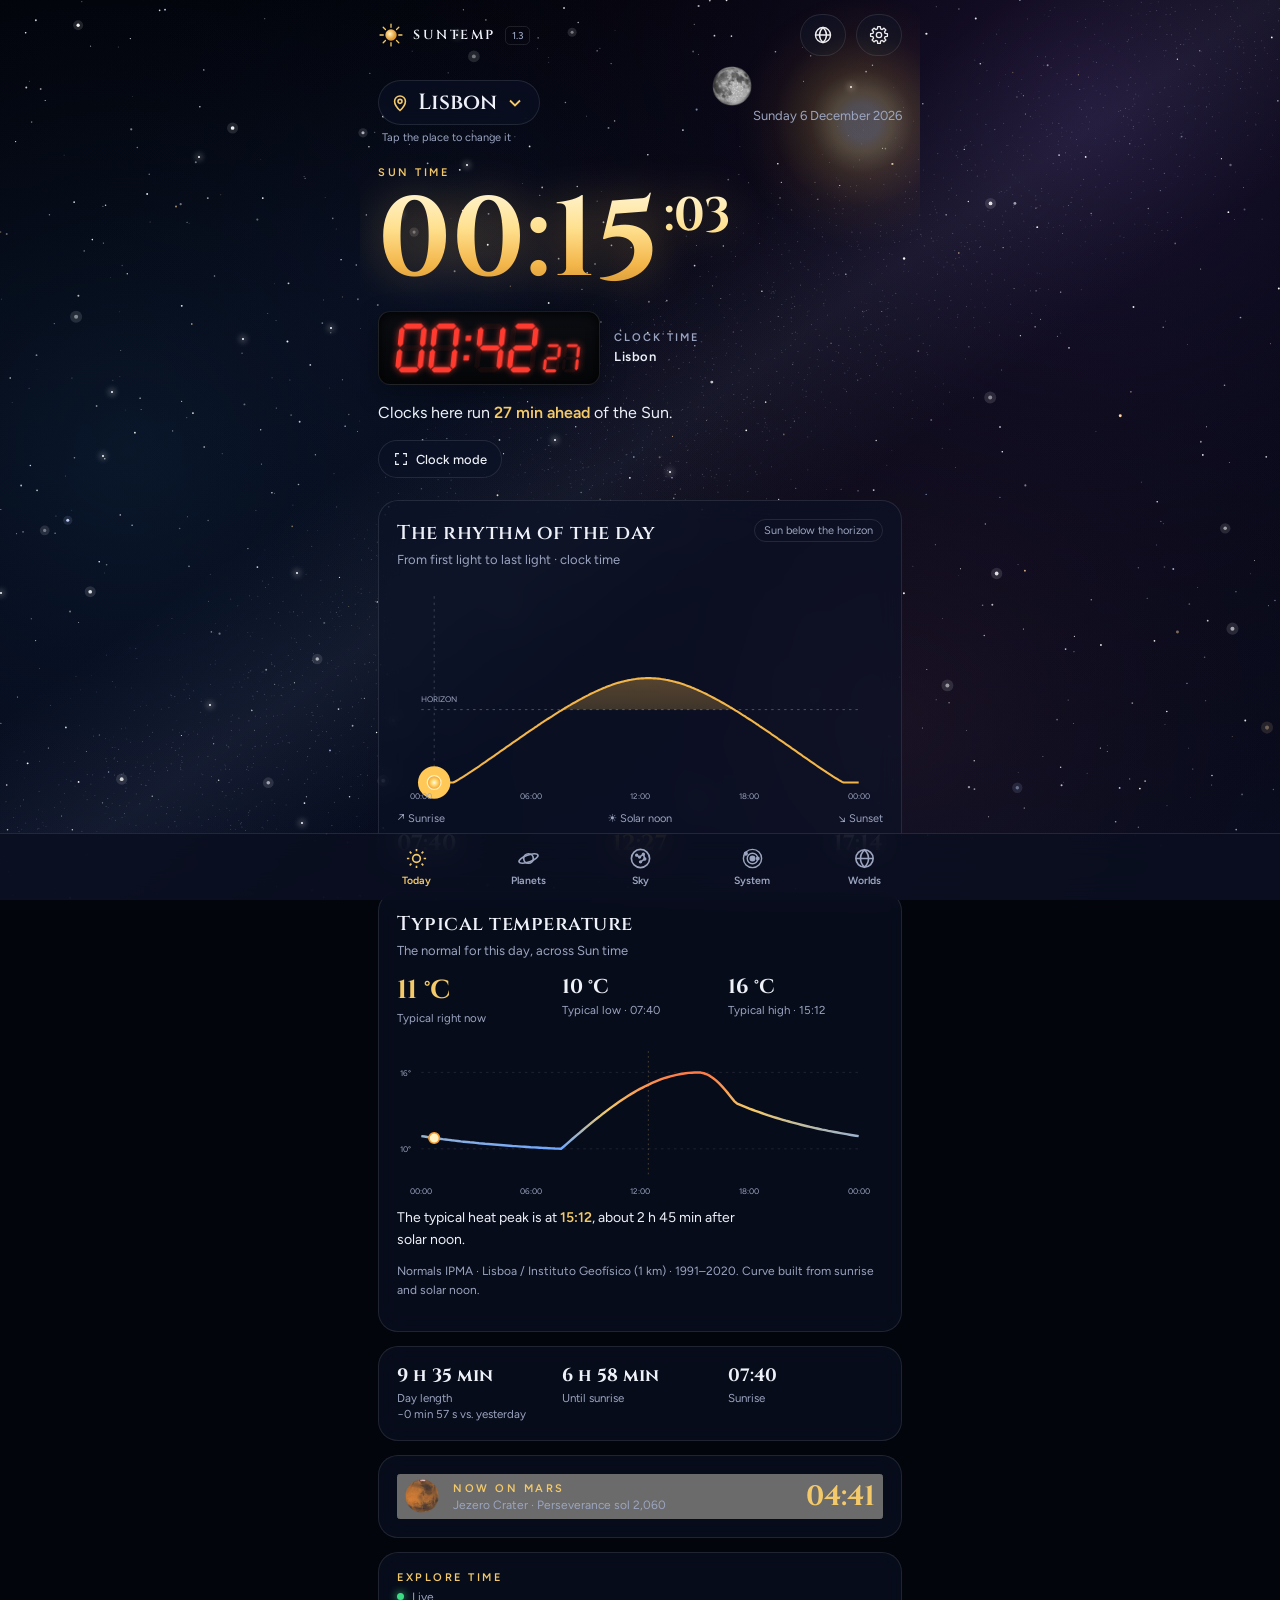
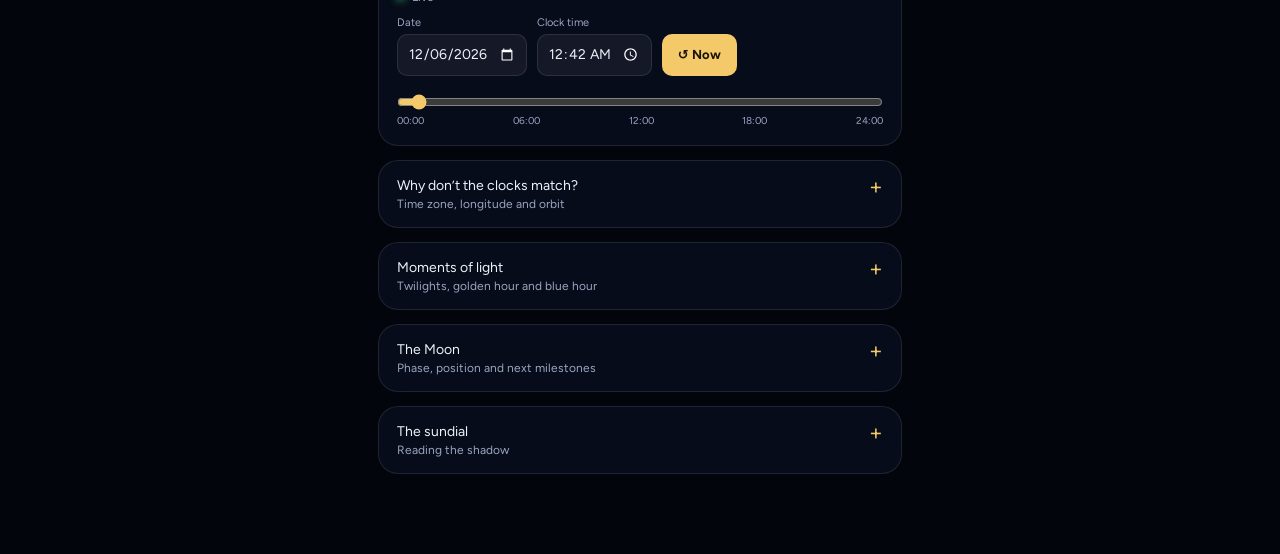
==== commit 19acb7ca: "Add files via upload" ====
--- a/index.html
+++ b/index.html
@@ -3,12 +3,12 @@
 <head>
 <meta charset="utf-8">
 <meta name="viewport" content="width=device-width, initial-scale=1, viewport-fit=cover, interactive-widget=resizes-content">
-<title>Hora do Sol</title>
-<link rel="manifest" href="manifest.webmanifest?v=5">
+<title>SunTemp</title>
+<link rel="manifest" href="manifest.webmanifest?v=6">
 <meta name="theme-color" content="#03050c">
 <meta name="mobile-web-app-capable" content="yes">
 <meta name="apple-mobile-web-app-capable" content="yes">
-<meta name="apple-mobile-web-app-title" content="Hora do Sol">
+<meta name="apple-mobile-web-app-title" content="SunTemp">
 <meta name="apple-mobile-web-app-status-bar-style" content="black-translucent">
 <link rel="icon" type="image/png" href="icon-192.png">
 <link rel="apple-touch-icon" href="apple-touch-icon.png">
@@ -276,7 +276,7 @@
 <div class="twinkles" id="twinkles" aria-hidden="true"></div>
 <div class="wrap">
 <header class="top">
-  <a href="#" class="brand" id="brand"><svg class="sunmark" viewBox="0 0 32 32" aria-hidden="true"><defs><radialGradient id="bm" cx="40%" cy="40%"><stop offset="0" stop-color="#fff3c4"/><stop offset="1" stop-color="#e29a2e"/></radialGradient></defs><circle cx="16" cy="16" r="7" fill="url(#bm)"/><g stroke="#f3c969" stroke-width="1.6" stroke-linecap="round"><path d="M16 2.5v4M16 25.5v4M2.5 16h4M25.5 16h4M6.4 6.4l2.8 2.8M22.8 22.8l2.8 2.8M6.4 25.6l2.8-2.8M22.8 9.2l2.8-2.8"/></g></svg><span data-i18n="appName">HORA DO SOL</span> <small>1.2</small></a>
+  <a href="#" class="brand" id="brand"><svg class="sunmark" viewBox="0 0 32 32" aria-hidden="true"><defs><radialGradient id="bm" cx="40%" cy="40%"><stop offset="0" stop-color="#fff3c4"/><stop offset="1" stop-color="#e29a2e"/></radialGradient></defs><circle cx="16" cy="16" r="7" fill="url(#bm)"/><g stroke="#f3c969" stroke-width="1.6" stroke-linecap="round"><path d="M16 2.5v4M16 25.5v4M2.5 16h4M25.5 16h4M6.4 6.4l2.8 2.8M22.8 22.8l2.8 2.8M6.4 25.6l2.8-2.8M22.8 9.2l2.8-2.8"/></g></svg><span data-i18n="appName">SUNTEMP</span> <small>1.3</small></a>
   <button class="iconbtn" id="worldBtn" type="button" data-i18n-aria="worldBtn" aria-haspopup="dialog"><svg viewBox="0 0 24 24" fill="none" stroke="currentColor" stroke-width="1.7"><circle cx="12" cy="12" r="9"/><path d="M3 12h18M12 3c2.8 2.6 4.2 5.6 4.2 9s-1.4 6.4-4.2 9c-2.8-2.6-4.2-5.6-4.2-9S9.2 5.6 12 3z"/></svg></button>
   <button class="iconbtn" id="settingsBtn" type="button" data-i18n-aria="settingsBtn" aria-haspopup="dialog"><svg viewBox="0 0 24 24" fill="none" stroke="currentColor" stroke-width="1.6" stroke-linejoin="round"><path d="M10.08,4.65 L10.44,1.92 L13.56,1.92 L13.92,4.65 L15.84,5.44 L18.03,3.77 L20.23,5.97 L18.56,8.16 L19.35,10.08 L22.08,10.44 L22.08,13.56 L19.35,13.92 L18.56,15.84 L20.23,18.03 L18.03,20.23 L15.84,18.56 L13.92,19.35 L13.56,22.08 L10.44,22.08 L10.08,19.35 L8.16,18.56 L5.97,20.23 L3.77,18.03 L5.44,15.84 L4.65,13.92 L1.92,13.56 L1.92,10.44 L4.65,10.08 L5.44,8.16 L3.77,5.97 L5.97,3.77 L8.16,5.44Z"/><circle cx="12" cy="12" r="3.2"/></svg></button>
 </header>
@@ -2402,16 +2402,16 @@
 <script>
 // Hora do Sol — textos nos 10 idiomas mais falados. Traduções a rever por falantes nativos antes do lançamento.
 const I18N = {
-"en":{"tempEst":"Approximate estimate: there is no weather station nearby, so these values come from a global model (NASA POWER, 1991–2020) adjusted with nearby stations. They may differ by 1–3 °C.","locale":"en-GB","appName":"SUN TIME","worldBtn":"Change world","settingsBtn":"Appearance","locHint":"Tap the place to change it","solarLabel":"Sun time","solarLabelWorld":"Sun time on {w}","legal":"Clock time","legalEarth":"on Earth · {p}","clockMode":"Clock mode","backEarth":"← Back to Earth","clockExit":"Tap the screen to exit","sentenceAhead":"Clocks here run <strong>{d} ahead</strong> of the Sun.","sentenceBehind":"Clocks here run <strong>{d} behind</strong> the Sun.","sentenceEqual":"Right now, the clock and the Sun practically agree.","arcTitle":"The rhythm of the day","arcSub":"From first light to last light · clock time","arcTitleWorld":"The day on {w}","arcSubWorld":"Local hours: each “hour” lasts {h} Earth time","horizon":"HORIZON","sunUp":"Sun above the horizon","sunDown":"Sun below the horizon","rise":"↗ Sunrise","noon":"☀ Solar noon","set":"↘ Sunset","alwaysDay":"always day","alwaysNight":"always night","dayLen":"Day length","vsYesterday":"{d} vs. yesterday","toRise":"Until sunrise","sinceSet":"Since sunset","lightPast":"Daylight so far","lightLeft":"Daylight left","wDaylight":"Daylight, in local hours","wToSet":"Until sunset (Earth time)","wToRise":"Until sunrise (Earth time)","wHour":"Length of one local hour","nowOnMars":"Now on Mars","jezero":"Jezero Crater","solPerse":"Perseverance sol {n}","explore":"Explore time","live":"Live","exploring":"Exploring another moment","date":"Date","legalTime":"Clock time","now":"↺ Now","noteTwice":"This time happens twice; showing the first.","noteGap":"This time does not exist because of the clock change; showing the next one.","tempTitle":"Typical temperature","tempSub":"The normal for this day, across Sun time","tempNow":"Typical right now","tempMin":"Typical low","tempMax":"Typical high","tempPeak":"The typical heat peak is at <strong>{t}</strong>, about {d} after solar noon.","tempSource":"Normals {s}. Curve built from sunrise and solar noon.","tempNone":"Typical temperatures for {p} are not available yet. They will come in a future version.","whyTitle":"Why don’t the clocks match?","whySub":"Time zone, longitude and orbit","whyLede":"Clock time follows the time zone; Sun time follows the Sun in this place’s sky.","tz":"Time zone","summer":", summer time","longitude":"Longitude","lonWest":"{v}° west of Greenwich, 4 min per degree","lonEast":"{v}° east of Greenwich, 4 min per degree","eot":"Equation of time","eotRow":"the true Sun is {v} min {s} the mean Sun","ahead":"ahead of","behind":"behind","total":"Total difference","eotLede":"Over the year, the true Sun runs up to about 16 minutes ahead of or behind a regular “mean” Sun. Today it is {v} min {s} it.","sunFast":"Sun ahead","sunSlow":"Sun behind","months":"J F M A M J J A S O N D","lightTitle":"Moments of light","lightSub":"Twilights, golden hour and blue hour","astroStart":"Astronomical twilight begins","nautStart":"Nautical twilight begins","firstLight":"First light<small>civil twilight begins</small>","blueHour":"Blue hour","goldenHour":"Golden hour","sunrise":"Sunrise","solarNoon":"Solar noon<small>maximum height {a}°</small>","sunset":"Sunset","civilEnd":"Civil twilight ends","nautEnd":"Nautical twilight ends","astroEnd":"Astronomical twilight ends","nowRow":"Now","chosenRow":"Chosen moment","sunPosRow":"Sun at {a}° altitude, azimuth {z}° ({c})","moonTitle":"The Moon","moonSub":"Phase, position and next milestones","moonIllum":"{p}% illuminated, {d} days old","moonRise":"Moonrise","moonSet":"Moonset","noRise":"no moonrise this day","noSet":"no moonset this day","posNow":"Position now","posChosen":"Position at chosen moment","altDir":"{a}° altitude, {c}","belowHorizon":"below the horizon","nextFull":"Next full moon","nextNew":"Next new moon","distEarth":"Distance from Earth","dialTitle":"The sundial","dialSub":"Reading the shadow","dialLede":"Horizontal dial facing north, with hour lines calculated for the latitude.","motto":"I count only the sunny hours","thisWorld":"This world","wDayLen":"Solar day length","wYear":"Year length","wYearVal":"{d} Earth days","wYears":" ({y} years)","wDaysYear":"Solar days per year","wSunAlt":"Sun altitude now","wLat":"Site latitude","wSeason":"Northern hemisphere season","seasons":"spring|summer|autumn|winter","wDaySentence":"A day here lasts <strong>{d}</strong> of Earth time.","wSolSentence":" Today is <strong>sol {n}</strong> of the Perseverance mission.","navToday":"Today","navPlanets":"Planets","navSky":"Sky","navSystem":"System","navWorlds":"Worlds","tonight":"Tonight","planetsTitle":"Visible planets","nightInfo":"{p} · night of {w} · dark sky from {a} to {b}","noDark":"On this date, in {p}, the sky never gets dark (Sun always above −6°).","visible":"Visible","notVisible":"Not visible","needScope":"Needs a telescope","visFrom":"Visible from <b>{a}</b> to <b>{b}</b>.","eveningStar":" It is the “evening star”.","morningStar":" It is the “morning star”.","bestAt":"Best at {t}: {a}° high, towards the {c}.","brightness":"Brightness: {b} (magnitude {m})","tooClose":"Too close to the Sun to be seen.","tooLow":"Does not rise high enough during the night.","bright":"extremely bright|very bright|bright|easy to see|faint|binoculars or a very dark sky needed|telescope only","magNote":"Brightness in magnitude: the lower the number, the brighter. Below 6 it can be seen with the naked eye in a dark sky.","skyEyebrow":"Sky map","skyNow":"The sky now","skyAt":"The sky at {t}","skyHelp":"Hold the phone above your head with the top of the screen facing north. The centre is the point straight above you.","skyDay":"It is daytime (or twilight): the Sun outshines almost everything, but the planets are there.","skyNote":"Change the date and time in Today → Explore time to see the sky at another moment.","cardinals":"N NE E SE S SW W NW","sysEyebrow":"Solar system today","sysTitle":"Where each planet is","sysLede":"Top view of the Solar System, with the planets at their real positions on this date. Distances are compressed so they all fit.","distTitle":"Distance from Earth","lightTakes":"light takes {d}","millionKm":"{v} million km","worldsEyebrow":"Worlds","worldsTitle":"What if we lived on another world?","worldsLede":"What time it is by the Sun on each world, how long a day and a year last there. Tap a world to see it in Today.","sunTimeUpper":"SUN TIME","sideBySide":"Side by side","colWorld":"World","colDay":"Solar day","colYear":"Year","colPerYear":"Days per year","days":"{v} days","years":"{v} years","moonYear":"365 days*","compareNote":"* The Moon travels around the Sun with the Earth. Mercury has less than one day per year: a day there lasts two years.","routineTitle":"Your day on another planet","routineLede":"Enter your day on Earth, in clock time. The app works out the matching Sun time here and carries the same solar rhythm to another world.","world":"World","routine":"Wake up|Breakfast|Lunch|Afternoon snack|Dinner|Bedtime","routineIntro":"On Earth you wake up at <b>{l}</b> (clock time), which is <b>{s}</b> by the Sun in {p}. On {w}, keeping the same rhythm relative to the Sun:","routineHour":"1 hour on {w} = {d} of Earth time","routineSince":"{a} on {w} after waking = {b}","routineEnd":"You would be awake for {a} and each of your days would last {d}. The next “wake-up” at {s} is {n} ({p} time).","earthDays":"{v} Earth days","earthTime":"{v} of Earth time","pickWorld":"Choose a world","pickWorldLede":"What time it is by the Sun on each world, right now.","close":"Close","reset":"Reset to defaults","searchTitle":"Choose a place","searchPh":"Search city or country","myLocation":"My location","recent":"Recent","allPlaces":"All places","noResults":"No places found.","gettingLoc":"Getting your location…","locFail":"Could not get your location. Choose a place from the list.","noGeo":"This browser cannot provide your location.","here":"Here","capital":"capital","optTheme":"Theme","optSpace":"Space","optLight":"Light","optLcd":"Clock display colour","lcdNames":"Red|Amber|Green|Blue","optSize":"Number size","sizes":"Normal|Large|Extra large","optSecs":"Seconds","show":"Show","hide":"Hide","optDial":"Dial at the top (on Earth)","dials":"None|Sundial|24-hour dial","optNum":"Sundial numerals","nums":"Roman|Arabic","optLang":"Language","langAuto":"Automatic","dial24Sun":"Sun","dial24Clock":"Clock (clock time)","daysWord":"days","andWord":"and","lightSec":"{v} s","kmWord":"km","compass":"north|north-northeast|northeast|east-northeast|east|east-southeast|southeast|south-southeast|south|south-southwest|southwest|west-southwest|west|west-northwest|northwest|north-northwest","compassS":"N|NNE|NE|ENE|E|ESE|SE|SSE|S|SSW|SW|WSW|W|WNW|NW|NNW","phases":"New moon|Waxing crescent|First quarter|Waxing gibbous|Full moon|Waning gibbous|Last quarter|Waning crescent","planets":"Mercury|Venus|Earth|Mars|Jupiter|Saturn|Uranus|Neptune|Moon","sites":"|Caloris Basin|Maxwell Montes|Sea of Tranquillity (Apollo 11)|Jezero Crater|Cloud tops, near the equator","facts":"Our reference planet: a mean solar day of 24 hours.|A solar day lasts two Mercury years.|It spins backwards: the Sun rises in the west and sets in the east.|A lunar day lasts about a month: two weeks of light, two of night.|A Martian sol is only 39 minutes longer than an Earth day.|The shortest day in the Solar System: under 10 hours.|A year lasts almost 30 Earth years.|It spins on its side: each pole gets 42 years of day and 42 years of night.|Since its discovery in 1846 it has completed only one orbit of the Sun (in 2011).","exploreBanner":"You are viewing another moment: {t}","backNow":"Back to now","credits":"Planet images: NASA/JPL · GeoNames (CC BY 4.0) · IPMA · NOAA · NASA POWER"},
-"zh":{"tempEst":"近似估算：附近没有气象站，数值来自全球模型（NASA POWER，1991–2020），并参考邻近气象站进行了校正，可能相差 1–3 °C。","locale":"zh-CN","appName":"太阳时","worldBtn":"切换世界","settingsBtn":"设置","locHint":"点按地点即可更换","solarLabel":"太阳时","solarLabelWorld":"{w}的太阳时","legal":"标准时间","legalEarth":"地球 · {p}","clockMode":"时钟模式","backEarth":"← 返回地球","clockExit":"点按屏幕退出","sentenceAhead":"这里的时钟比太阳<strong>快 {d}</strong>。","sentenceBehind":"这里的时钟比太阳<strong>慢 {d}</strong>。","sentenceEqual":"此刻，时钟与太阳几乎一致。","arcTitle":"一天的节奏","arcSub":"从第一缕阳光到最后一丝光亮 · 标准时间","arcTitleWorld":"{w}上的一天","arcSubWorld":"当地时间：每个“小时”相当于地球时间 {h}","horizon":"地平线","sunUp":"太阳在地平线以上","sunDown":"太阳在地平线以下","rise":"↗ 日出","noon":"☀ 太阳正午","set":"↘ 日落","alwaysDay":"全天白昼","alwaysNight":"全天黑夜","dayLen":"白昼时长","vsYesterday":"比昨天 {d}","toRise":"距离日出","sinceSet":"日落以来","lightPast":"已过的白昼","lightLeft":"剩余的白昼","wDaylight":"白昼时长（当地小时）","wToSet":"距离日落（地球时间）","wToRise":"距离日出（地球时间）","wHour":"一个当地小时的时长","nowOnMars":"此刻的火星","jezero":"杰泽罗陨石坑","solPerse":"毅力号第 {n} 个火星日","explore":"探索时间","live":"实时","exploring":"正在查看其他时刻","date":"日期","legalTime":"标准时间","now":"↺ 现在","noteTwice":"这个时间出现两次；显示第一次。","noteGap":"因调整时钟，这个时间不存在；显示下一个时间。","tempTitle":"典型气温","tempSub":"这一天的常年平均气温，随太阳时变化","tempNow":"此刻典型气温","tempMin":"典型最低","tempMax":"典型最高","tempPeak":"典型最热时刻在 <strong>{t}</strong>，约为太阳正午后 {d}。","tempSource":"气候标准值 {s}。曲线根据日出和太阳正午计算。","tempNone":"{p} 暂无典型气温数据，将在后续版本中加入。","whyTitle":"为什么时钟对不上？","whySub":"时区、经度与轨道","whyLede":"标准时间跟随时区；太阳时跟随此地天空中的太阳。","tz":"时区","summer":"，夏令时","longitude":"经度","lonWest":"格林尼治以西 {v}°，每度 4 分钟","lonEast":"格林尼治以东 {v}°，每度 4 分钟","eot":"时差（均时差）","eotRow":"真太阳比平太阳{s} {v} 分钟","ahead":"快","behind":"慢","total":"总差值","eotLede":"一年中，真太阳比均匀运行的“平太阳”最多快或慢约 16 分钟。今天{s} {v} 分钟。","sunFast":"太阳偏快","sunSlow":"太阳偏慢","months":"1 2 3 4 5 6 7 8 9 10 11 12","lightTitle":"光的时刻","lightSub":"晨昏蒙影、金色时刻和蓝色时刻","astroStart":"天文晨光开始","nautStart":"航海晨光开始","firstLight":"第一缕光<small>民用晨光开始</small>","blueHour":"蓝色时刻","goldenHour":"金色时刻","sunrise":"日出","solarNoon":"太阳正午<small>最大高度 {a}°</small>","sunset":"日落","civilEnd":"民用昏影结束","nautEnd":"航海昏影结束","astroEnd":"天文昏影结束","nowRow":"现在","chosenRow":"所选时刻","sunPosRow":"太阳高度 {a}°，方位角 {z}°（{c}）","moonTitle":"月亮","moonSub":"月相、位置和即将到来的时刻","moonIllum":"被照亮 {p}%，月龄 {d} 天","moonRise":"月出","moonSet":"月落","noRise":"当天无月出","noSet":"当天无月落","posNow":"当前位置","posChosen":"所选时刻的位置","altDir":"高度 {a}°，{c}","belowHorizon":"在地平线以下","nextFull":"下次满月","nextNew":"下次新月","distEarth":"与地球的距离","dialTitle":"日晷","dialSub":"读取影子","dialLede":"朝北的水平日晷，时线按本地纬度计算。","motto":"我只记录阳光的时辰","thisWorld":"这个世界","wDayLen":"太阳日时长","wYear":"一年的时长","wYearVal":"{d} 个地球日","wYears":"（{y} 年）","wDaysYear":"每年的太阳日数","wSunAlt":"当前太阳高度","wLat":"地点纬度","wSeason":"北半球季节","seasons":"春季|夏季|秋季|冬季","wDaySentence":"这里的一天相当于地球时间 <strong>{d}</strong>。","wSolSentence":"今天是毅力号任务的<strong>第 {n} 个火星日</strong>。","navToday":"今天","navPlanets":"行星","navSky":"星空","navSystem":"太阳系","navWorlds":"世界","tonight":"今晚","planetsTitle":"可见行星","nightInfo":"{p} · {w}夜间 · 天黑时段 {a}–{b}","noDark":"在这一天，{p} 的天空不会完全变黑（太阳始终高于 −6°）。","visible":"可见","notVisible":"不可见","needScope":"需要望远镜","visFrom":"可见时段 <b>{a}</b>–<b>{b}</b>。","eveningStar":"它是“昏星”。","morningStar":"它是“晨星”。","bestAt":"最佳时刻 {t}：高度 {a}°，方向 {c}。","brightness":"亮度：{b}（星等 {m}）","tooClose":"离太阳太近，无法看到。","tooLow":"夜间升得不够高。","bright":"极其明亮|非常明亮|明亮|容易看到|暗淡|需要双筒望远镜或非常暗的天空|只能用望远镜","magNote":"亮度以星等表示：数值越小越亮。在黑暗的天空下，低于 6 等可用肉眼看到。","skyEyebrow":"星图","skyNow":"此刻的星空","skyAt":"{t} 的星空","skyHelp":"将手机举过头顶，屏幕顶部朝北。中心就是你正上方的天顶。","skyDay":"现在是白天（或晨昏）：太阳几乎掩盖了一切，但行星依然在那里。","skyNote":"在“今天 → 探索时间”中更改日期和时间，即可查看其他时刻的星空。","cardinals":"北 东北 东 东南 南 西南 西 西北","sysEyebrow":"今天的太阳系","sysTitle":"每颗行星在哪里","sysLede":"从上方俯瞰太阳系，行星处于这一天的真实位置。距离经过压缩，以便全部显示。","distTitle":"与地球的距离","lightTakes":"光需要 {d}","millionKm":"{v} 百万公里","worldsEyebrow":"世界","worldsTitle":"如果我们生活在另一个世界？","worldsLede":"每个世界的太阳时，以及那里的一天和一年有多长。点按一个世界，在“今天”中查看。","sunTimeUpper":"太阳时","sideBySide":"对比","colWorld":"世界","colDay":"太阳日","colYear":"年","colPerYear":"每年天数","days":"{v} 天","years":"{v} 年","moonYear":"365 天*","compareNote":"* 月亮随地球一起绕太阳运行。水星一年不到一天：那里的一天长达两年。","routineTitle":"你在另一颗行星上的一天","routineLede":"输入你在地球上的作息（标准时间）。应用会算出此地对应的太阳时，并把同样的太阳节奏带到另一个世界。","world":"世界","routine":"起床|早餐|午餐|下午茶|晚餐|睡觉","routineIntro":"在地球上你 <b>{l}</b> 起床（标准时间），即 {p} 太阳时 <b>{s}</b>。在{w}上，保持相对太阳的相同节奏：","routineHour":"{w}的 1 小时 = 地球时间 {d}","routineSince":"起床后{w}的 {a} = {b}","routineEnd":"你将保持清醒 {a}，每一天持续 {d}。{s}的下一次“起床”是 {n}（{p}时间）。","earthDays":"{v} 个地球日","earthTime":"地球时间 {v}","pickWorld":"选择一个世界","pickWorldLede":"此刻各个世界的太阳时。","close":"关闭","reset":"恢复默认设置","searchTitle":"选择地点","searchPh":"搜索城市或国家","myLocation":"我的位置","recent":"最近","allPlaces":"所有地点","noResults":"未找到地点。","gettingLoc":"正在获取位置…","locFail":"无法获取位置。请从列表中选择地点。","noGeo":"此浏览器无法提供位置。","here":"这里","capital":"首都","optTheme":"主题","optSpace":"太空","optLight":"浅色","optLcd":"标准时间显示屏颜色","lcdNames":"红色|琥珀色|绿色|蓝色","optSize":"数字大小","sizes":"正常|大|特大","optSecs":"秒","show":"显示","hide":"隐藏","optDial":"顶部表盘（地球）","dials":"无|日晷|24 小时表盘","optNum":"日晷数字","nums":"罗马数字|阿拉伯数字","optLang":"语言","langAuto":"自动","dial24Sun":"太阳","dial24Clock":"时钟（标准时间）","daysWord":"天","andWord":"又","lightSec":"{v} 秒","kmWord":"公里","compass":"北|北东北|东北|东东北|东|东东南|东南|南东南|南|南西南|西南|西西南|西|西西北|西北|北西北","compassS":"北|北东北|东北|东东北|东|东东南|东南|南东南|南|南西南|西南|西西南|西|西西北|西北|北西北","phases":"新月|蛾眉月|上弦月|盈凸月|满月|亏凸月|下弦月|残月","planets":"水星|金星|地球|火星|木星|土星|天王星|海王星|月球","sites":"|卡洛里斯盆地|麦克斯韦山脉|静海（阿波罗 11 号）|杰泽罗陨石坑|赤道附近的云顶","facts":"我们的参照行星：平均太阳日为 24 小时。|一个太阳日相当于两个水星年。|它反向自转：太阳从西边升起，从东边落下。|一个月球日约为一个月：两周白昼，两周黑夜。|火星日只比地球日长 39 分钟。|太阳系中最短的一天：不到 10 小时。|一年将近 30 个地球年。|它“躺着”自转：每个极点有 42 年白昼和 42 年黑夜。|自 1846 年被发现以来，它只绕太阳转了一圈（2011 年）。","exploreBanner":"你正在查看其他时刻：{t}","backNow":"回到现在","credits":"行星图片：NASA/JPL · GeoNames (CC BY 4.0) · IPMA · NOAA · NASA POWER"},
-"hi":{"tempEst":"अनुमानित मान: पास में कोई मौसम केंद्र नहीं है, इसलिए ये मान एक वैश्विक मॉडल (NASA POWER, 1991–2020) से हैं, जिन्हें आसपास के केंद्रों से समायोजित किया गया है। इनमें 1–3 °C का अंतर हो सकता है।","locale":"hi-IN","appName":"सूर्य समय","worldBtn":"दुनिया बदलें","settingsBtn":"सेटिंग्स","locHint":"जगह बदलने के लिए उस पर टैप करें","solarLabel":"सूर्य समय","solarLabelWorld":"{w} पर सूर्य समय","legal":"मानक समय","legalEarth":"पृथ्वी पर · {p}","clockMode":"घड़ी मोड","backEarth":"← पृथ्वी पर लौटें","clockExit":"बाहर निकलने के लिए स्क्रीन टैप करें","sentenceAhead":"यहाँ घड़ी सूर्य से <strong>{d} आगे</strong> चलती है।","sentenceBehind":"यहाँ घड़ी सूर्य से <strong>{d} पीछे</strong> चलती है।","sentenceEqual":"इस समय घड़ी और सूर्य लगभग एक समान हैं।","arcTitle":"दिन की लय","arcSub":"पहली किरण से आख़िरी रोशनी तक · मानक समय","arcTitleWorld":"{w} पर दिन","arcSubWorld":"स्थानीय घंटे: हर “घंटा” पृथ्वी के {h} के बराबर","horizon":"क्षितिज","sunUp":"सूर्य क्षितिज के ऊपर","sunDown":"सूर्य क्षितिज के नीचे","rise":"↗ सूर्योदय","noon":"☀ सौर मध्याह्न","set":"↘ सूर्यास्त","alwaysDay":"हमेशा दिन","alwaysNight":"हमेशा रात","dayLen":"दिन की अवधि","vsYesterday":"कल की तुलना में {d}","toRise":"सूर्योदय तक","sinceSet":"सूर्यास्त के बाद से","lightPast":"बीता हुआ दिन","lightLeft":"बचा हुआ दिन","wDaylight":"दिन का उजाला, स्थानीय घंटों में","wToSet":"सूर्यास्त तक (पृथ्वी समय)","wToRise":"सूर्योदय तक (पृथ्वी समय)","wHour":"एक स्थानीय घंटे की अवधि","nowOnMars":"अभी मंगल पर","jezero":"जेज़ेरो क्रेटर","solPerse":"पर्सिवियरेंस का सोल {n}","explore":"समय में घूमें","live":"लाइव","exploring":"दूसरा समय देख रहे हैं","date":"तारीख़","legalTime":"मानक समय","now":"↺ अभी","noteTwice":"यह समय दो बार आता है; पहला दिखाया गया है।","noteGap":"घड़ी बदलने के कारण यह समय मौजूद नहीं है; अगला दिखाया गया है।","tempTitle":"सामान्य तापमान","tempSub":"इस दिन का सामान्य तापमान, सूर्य समय के अनुसार","tempNow":"अभी सामान्यतः","tempMin":"सामान्य न्यूनतम","tempMax":"सामान्य अधिकतम","tempPeak":"सामान्यतः सबसे ज़्यादा गर्मी <strong>{t}</strong> बजे होती है, सौर मध्याह्न के लगभग {d} बाद।","tempSource":"सामान्य मान {s}। वक्र सूर्योदय और सौर मध्याह्न से निकाला गया है।","tempNone":"{p} के लिए सामान्य तापमान अभी उपलब्ध नहीं है। ये अगले संस्करण में आएँगे।","whyTitle":"घड़ियाँ मेल क्यों नहीं खातीं?","whySub":"समय क्षेत्र, देशांतर और कक्षा","whyLede":"मानक समय समय क्षेत्र के अनुसार चलता है; सूर्य समय इस जगह के आकाश में सूर्य के अनुसार।","tz":"समय क्षेत्र","summer":", ग्रीष्मकालीन समय","longitude":"देशांतर","lonWest":"ग्रीनविच से {v}° पश्चिम, प्रति डिग्री 4 मिनट","lonEast":"ग्रीनविच से {v}° पूर्व, प्रति डिग्री 4 मिनट","eot":"समय का समीकरण","eotRow":"वास्तविक सूर्य औसत सूर्य से {v} मिनट {s}","ahead":"आगे है","behind":"पीछे है","total":"कुल अंतर","eotLede":"साल भर में वास्तविक सूर्य एक नियमित “औसत” सूर्य से लगभग 16 मिनट तक आगे या पीछे होता है। आज यह {v} मिनट {s}।","sunFast":"सूर्य आगे","sunSlow":"सूर्य पीछे","months":"1 2 3 4 5 6 7 8 9 10 11 12","lightTitle":"रोशनी के पल","lightSub":"संध्या-प्रकाश, सुनहरा घंटा और नीला घंटा","astroStart":"खगोलीय प्रातः-संध्या शुरू","nautStart":"नौसैनिक प्रातः-संध्या शुरू","firstLight":"पहली रोशनी<small>नागरिक प्रातः-संध्या शुरू</small>","blueHour":"नीला घंटा","goldenHour":"सुनहरा घंटा","sunrise":"सूर्योदय","solarNoon":"सौर मध्याह्न<small>अधिकतम ऊँचाई {a}°</small>","sunset":"सूर्यास्त","civilEnd":"नागरिक संध्या समाप्त","nautEnd":"नौसैनिक संध्या समाप्त","astroEnd":"खगोलीय संध्या समाप्त","nowRow":"अभी","chosenRow":"चुना गया समय","sunPosRow":"सूर्य {a}° ऊँचाई पर, दिगंश {z}° ({c})","moonTitle":"चंद्रमा","moonSub":"कला, स्थिति और आगामी घटनाएँ","moonIllum":"{p}% प्रकाशित, आयु {d} दिन","moonRise":"चंद्रोदय","moonSet":"चंद्रास्त","noRise":"इस दिन चंद्रोदय नहीं","noSet":"इस दिन चंद्रास्त नहीं","posNow":"अभी की स्थिति","posChosen":"चुने गए समय पर स्थिति","altDir":"{a}° ऊँचाई, {c}","belowHorizon":"क्षितिज के नीचे","nextFull":"अगली पूर्णिमा","nextNew":"अगली अमावस्या","distEarth":"पृथ्वी से दूरी","dialTitle":"धूपघड़ी","dialSub":"छाया से समय पढ़ना","dialLede":"उत्तर की ओर मुख वाली क्षैतिज धूपघड़ी, जिसकी घंटा-रेखाएँ इस अक्षांश के लिए गणना की गई हैं।","motto":"मैं केवल धूप के घंटे गिनती हूँ","thisWorld":"यह दुनिया","wDayLen":"सौर दिन की अवधि","wYear":"वर्ष की अवधि","wYearVal":"{d} पृथ्वी दिन","wYears":" ({y} वर्ष)","wDaysYear":"प्रति वर्ष सौर दिन","wSunAlt":"अभी सूर्य की ऊँचाई","wLat":"स्थान का अक्षांश","wSeason":"उत्तरी गोलार्ध में ऋतु","seasons":"वसंत|ग्रीष्म|शरद|शीत","wDaySentence":"यहाँ एक दिन पृथ्वी के <strong>{d}</strong> के बराबर है।","wSolSentence":" आज पर्सिवियरेंस मिशन का <strong>सोल {n}</strong> है।","navToday":"आज","navPlanets":"ग्रह","navSky":"आकाश","navSystem":"सौरमंडल","navWorlds":"दुनियाएँ","tonight":"आज रात","planetsTitle":"दिखने वाले ग्रह","nightInfo":"{p} · {w} की रात · अंधेरा आकाश {a} से {b} तक","noDark":"इस तारीख़ को {p} में आकाश पूरी तरह अंधेरा नहीं होता (सूर्य हमेशा −6° से ऊपर)।","visible":"दिखता है","notVisible":"नहीं दिखता","needScope":"दूरबीन चाहिए","visFrom":"<b>{a}</b> से <b>{b}</b> तक दिखता है।","eveningStar":" यह “सांध्य तारा” है।","morningStar":" यह “भोर का तारा” है।","bestAt":"सबसे अच्छा {t} बजे: {a}° ऊँचाई पर, {c} की ओर।","brightness":"चमक: {b} (कांतिमान {m})","tooClose":"सूर्य के बहुत पास होने से नहीं दिखता।","tooLow":"रात में पर्याप्त ऊपर नहीं उठता।","bright":"अत्यधिक चमकीला|बहुत चमकीला|चमकीला|आसानी से दिखता|धुंधला|दूरबीन या बहुत अंधेरा आकाश चाहिए|केवल दूरबीन से","magNote":"चमक कांतिमान में: संख्या जितनी कम, चमक उतनी अधिक। 6 से कम अंधेरे आकाश में नंगी आँखों से दिखता है।","skyEyebrow":"आकाश का नक्शा","skyNow":"अभी का आकाश","skyAt":"{t} बजे का आकाश","skyHelp":"फ़ोन को सिर के ऊपर रखें, स्क्रीन का ऊपरी हिस्सा उत्तर की ओर। केंद्र आपके ठीक ऊपर का बिंदु है।","skyDay":"अभी दिन (या संध्या) है: सूर्य लगभग सब कुछ ढक देता है, पर ग्रह वहीं हैं।","skyNote":"दूसरे समय का आकाश देखने के लिए आज → समय में घूमें में तारीख़ और समय बदलें।","cardinals":"N NE E SE S SW W NW","sysEyebrow":"आज का सौरमंडल","sysTitle":"हर ग्रह कहाँ है","sysLede":"ऊपर से सौरमंडल का दृश्य, ग्रह इस तारीख़ की वास्तविक स्थिति में। सबको दिखाने के लिए दूरियाँ छोटी की गई हैं।","distTitle":"पृथ्वी से दूरी","lightTakes":"प्रकाश को {d} लगते हैं","millionKm":"{v} मिलियन किमी","worldsEyebrow":"दुनियाएँ","worldsTitle":"अगर हम किसी और दुनिया में रहते तो?","worldsLede":"हर दुनिया का सूर्य समय, और वहाँ एक दिन और एक साल कितना लंबा है। किसी दुनिया को आज में देखने के लिए टैप करें।","sunTimeUpper":"सूर्य समय","sideBySide":"साथ-साथ तुलना","colWorld":"दुनिया","colDay":"सौर दिन","colYear":"वर्ष","colPerYear":"प्रति वर्ष दिन","days":"{v} दिन","years":"{v} वर्ष","moonYear":"365 दिन*","compareNote":"* चंद्रमा पृथ्वी के साथ सूर्य की परिक्रमा करता है। बुध पर एक वर्ष में एक दिन से भी कम होता है: वहाँ एक दिन दो वर्ष का होता है।","routineTitle":"दूसरे ग्रह पर आपका दिन","routineLede":"पृथ्वी पर अपना दिन मानक समय में लिखें। ऐप यहाँ का संगत सूर्य समय निकालता है और वही सौर लय दूसरी दुनिया में ले जाता है।","world":"दुनिया","routine":"जागना|नाश्ता|दोपहर का भोजन|शाम का नाश्ता|रात का खाना|सोना","routineIntro":"पृथ्वी पर आप <b>{l}</b> बजे (मानक समय) उठते हैं, जो {p} के सूर्य समय में <b>{s}</b> है। {w} पर, सूर्य के सापेक्ष उसी लय में:","routineHour":"{w} का 1 घंटा = पृथ्वी के {d}","routineSince":"जागने के बाद {w} के {a} = {b}","routineEnd":"आप {a} जागते रहेंगे और आपका हर दिन {d} का होगा। {s} पर अगला “जागना” {n} है ({p} समय)।","earthDays":"{v} पृथ्वी दिन","earthTime":"पृथ्वी के {v}","pickWorld":"एक दुनिया चुनें","pickWorldLede":"अभी हर दुनिया का सूर्य समय।","close":"बंद करें","reset":"डिफ़ॉल्ट पर लौटाएँ","searchTitle":"जगह चुनें","searchPh":"शहर या देश खोजें","myLocation":"मेरी जगह","recent":"हाल के","allPlaces":"सभी जगहें","noResults":"कोई जगह नहीं मिली।","gettingLoc":"जगह पता की जा रही है…","locFail":"जगह पता नहीं चल सकी। सूची से कोई जगह चुनें।","noGeo":"यह ब्राउज़र जगह नहीं बता सकता।","here":"यहाँ","capital":"राजधानी","optTheme":"थीम","optSpace":"अंतरिक्ष","optLight":"हल्की","optLcd":"मानक समय डिस्प्ले का रंग","lcdNames":"लाल|अंबर|हरा|नीला","optSize":"अंकों का आकार","sizes":"सामान्य|बड़ा|बहुत बड़ा","optSecs":"सेकंड","show":"दिखाएँ","hide":"छिपाएँ","optDial":"ऊपर डायल (पृथ्वी पर)","dials":"कोई नहीं|धूपघड़ी|24 घंटे का डायल","optNum":"धूपघड़ी के अंक","nums":"रोमन|अरबी","optLang":"भाषा","langAuto":"स्वचालित","dial24Sun":"सूर्य","dial24Clock":"घड़ी (मानक समय)","daysWord":"दिन","andWord":"और","lightSec":"{v} सेकंड","kmWord":"किमी","compass":"उत्तर|उत्तर-उत्तर-पूर्व|उत्तर-पूर्व|पूर्व-उत्तर-पूर्व|पूर्व|पूर्व-दक्षिण-पूर्व|दक्षिण-पूर्व|दक्षिण-दक्षिण-पूर्व|दक्षिण|दक्षिण-दक्षिण-पश्चिम|दक्षिण-पश्चिम|पश्चिम-दक्षिण-पश्चिम|पश्चिम|पश्चिम-उत्तर-पश्चिम|उत्तर-पश्चिम|उत्तर-उत्तर-पश्चिम","compassS":"N|NNE|NE|ENE|E|ESE|SE|SSE|S|SSW|SW|WSW|W|WNW|NW|NNW","phases":"अमावस्या|बढ़ता अर्धचंद्र|प्रथम चतुर्थांश|बढ़ता उभरा चंद्र|पूर्णिमा|घटता उभरा चंद्र|अंतिम चतुर्थांश|घटता अर्धचंद्र","planets":"बुध|शुक्र|पृथ्वी|मंगल|बृहस्पति|शनि|अरुण|वरुण|चंद्रमा","sites":"|कैलोरिस बेसिन|मैक्सवेल मॉन्टेस|शांति सागर (अपोलो 11)|जेज़ेरो क्रेटर|भूमध्य रेखा के पास बादलों की ऊपरी सतह","facts":"हमारा संदर्भ ग्रह: औसत सौर दिन 24 घंटे का।|एक सौर दिन बुध के दो वर्षों के बराबर है।|यह उल्टा घूमता है: सूर्य पश्चिम में उगता और पूर्व में डूबता है।|एक चंद्र दिन लगभग एक महीने का होता है: दो हफ़्ते उजाला, दो हफ़्ते रात।|मंगल का सोल पृथ्वी के दिन से केवल 39 मिनट लंबा है।|सौरमंडल का सबसे छोटा दिन: 10 घंटे से कम।|एक वर्ष लगभग 30 पृथ्वी वर्षों का होता है।|यह लेटकर घूमता है: हर ध्रुव पर 42 वर्ष दिन और 42 वर्ष रात।|1846 में खोज के बाद से इसने सूर्य की केवल एक परिक्रमा पूरी की है (2011 में)।","exploreBanner":"आप दूसरा समय देख रहे हैं: {t}","backNow":"अभी पर लौटें","credits":"ग्रहों की तस्वीरें: NASA/JPL · GeoNames (CC BY 4.0) · IPMA · NOAA · NASA POWER"},
-"es":{"tempEst":"Estimación aproximada: no hay ninguna estación meteorológica cerca, así que los valores proceden de un modelo global (NASA POWER, 1991–2020) ajustado con las estaciones vecinas. Pueden variar 1–3 °C.","locale":"es-ES","appName":"HORA SOLAR","worldBtn":"Cambiar de mundo","settingsBtn":"Ajustes","locHint":"Toca el lugar para cambiarlo","solarLabel":"Hora solar","solarLabelWorld":"Hora solar en {w}","legal":"Hora oficial","legalEarth":"en la Tierra · {p}","clockMode":"Modo reloj","backEarth":"← Volver a la Tierra","clockExit":"Toca la pantalla para salir","sentenceAhead":"El reloj va <strong>{d} adelantado</strong> respecto al Sol.","sentenceBehind":"El reloj va <strong>{d} atrasado</strong> respecto al Sol.","sentenceEqual":"Ahora mismo, el reloj y el Sol casi coinciden.","arcTitle":"El ritmo del día","arcSub":"Del primer rayo a la última luz · hora oficial","arcTitleWorld":"El día en {w}","arcSubWorld":"Horas locales: cada «hora» dura {h} terrestres","horizon":"HORIZONTE","sunUp":"Sol sobre el horizonte","sunDown":"Sol bajo el horizonte","rise":"↗ Salida del Sol","noon":"☀ Mediodía solar","set":"↘ Puesta del Sol","alwaysDay":"siempre de día","alwaysNight":"siempre de noche","dayLen":"Duración del día","vsYesterday":"{d} respecto a ayer","toRise":"Hasta la salida del Sol","sinceSet":"Desde la puesta del Sol","lightPast":"Luz ya pasada","lightLeft":"Luz que queda","wDaylight":"Luz del día, en horas locales","wToSet":"Hasta la puesta del Sol (tiempo terrestre)","wToRise":"Hasta la salida del Sol (tiempo terrestre)","wHour":"Duración de una hora local","nowOnMars":"Ahora en Marte","jezero":"Cráter Jezero","solPerse":"sol {n} del Perseverance","explore":"Explorar el tiempo","live":"En directo","exploring":"Explorando otro momento","date":"Fecha","legalTime":"Hora oficial","now":"↺ Ahora","noteTwice":"Esta hora ocurre dos veces; se muestra la primera.","noteGap":"Esta hora no existe por el cambio de horario; se muestra la siguiente.","tempTitle":"Temperatura típica","tempSub":"Lo normal para este día, a lo largo de la hora solar","tempNow":"Lo típico ahora","tempMin":"Mínima típica","tempMax":"Máxima típica","tempPeak":"El pico de calor típico es a las <strong>{t}</strong>, unas {d} después del mediodía solar.","tempSource":"Normales {s}. Curva calculada a partir de la salida del Sol y del mediodía solar.","tempNone":"Todavía no hay temperaturas típicas para {p}. Llegarán en una próxima versión.","whyTitle":"¿Por qué no coinciden los relojes?","whySub":"Huso horario, longitud y órbita","whyLede":"La hora oficial sigue el huso horario; la hora solar sigue al Sol en el cielo de este lugar.","tz":"Huso horario","summer":", horario de verano","longitude":"Longitud","lonWest":"{v}° al oeste de Greenwich, 4 min por grado","lonEast":"{v}° al este de Greenwich, 4 min por grado","eot":"Ecuación del tiempo","eotRow":"el Sol verdadero va {v} min {s} respecto al Sol medio","ahead":"adelantado","behind":"atrasado","total":"Diferencia total","eotLede":"A lo largo del año, el Sol verdadero se adelanta o se atrasa hasta unos 16 minutos respecto a un Sol «medio» regular. Hoy va {v} min {s}.","sunFast":"Sol adelantado","sunSlow":"Sol atrasado","months":"E F M A M J J A S O N D","lightTitle":"Momentos de luz","lightSub":"Crepúsculos, hora dorada y hora azul","astroStart":"Inicio del crepúsculo astronómico","nautStart":"Inicio del crepúsculo náutico","firstLight":"Primera luz<small>inicio del crepúsculo civil</small>","blueHour":"Hora azul","goldenHour":"Hora dorada","sunrise":"Salida del Sol","solarNoon":"Mediodía solar<small>altura máxima de {a}°</small>","sunset":"Puesta del Sol","civilEnd":"Fin del crepúsculo civil","nautEnd":"Fin del crepúsculo náutico","astroEnd":"Fin del crepúsculo astronómico","nowRow":"Ahora","chosenRow":"Momento elegido","sunPosRow":"Sol a {a}° de altura, acimut {z}° ({c})","moonTitle":"La Luna","moonSub":"Fase, posición y próximas citas","moonIllum":"{p}% iluminada, {d} días de edad","moonRise":"Salida de la Luna","moonSet":"Puesta de la Luna","noRise":"no sale este día","noSet":"no se pone este día","posNow":"Posición ahora","posChosen":"Posición en el momento elegido","altDir":"{a}° de altura, {c}","belowHorizon":"bajo el horizonte","nextFull":"Próxima luna llena","nextNew":"Próxima luna nueva","distEarth":"Distancia a la Tierra","dialTitle":"El reloj de sol","dialSub":"Una lectura por la sombra","dialLede":"Esfera horizontal orientada al norte, con las líneas horarias calculadas para la latitud.","motto":"Solo cuento las horas de sol","thisWorld":"Este mundo","wDayLen":"Duración del día solar","wYear":"Duración del año","wYearVal":"{d} días terrestres","wYears":" ({y} años)","wDaysYear":"Días solares por año","wSunAlt":"Altura del Sol ahora","wLat":"Latitud del lugar","wSeason":"Estación en el hemisferio norte","seasons":"primavera|verano|otoño|invierno","wDaySentence":"Un día aquí dura <strong>{d}</strong> terrestres.","wSolSentence":" Hoy es el <strong>sol {n}</strong> de la misión Perseverance.","navToday":"Hoy","navPlanets":"Planetas","navSky":"Cielo","navSystem":"Sistema","navWorlds":"Mundos","tonight":"Esta noche","planetsTitle":"Planetas visibles","nightInfo":"{p} · noche del {w} · cielo oscuro de {a} a {b}","noDark":"En esta fecha, en {p}, el cielo no llega a oscurecer (Sol siempre por encima de −6°).","visible":"Visible","notVisible":"No visible","needScope":"Necesita telescopio","visFrom":"Visible de <b>{a}</b> a <b>{b}</b>.","eveningStar":" Es el «lucero vespertino».","morningStar":" Es el «lucero del alba».","bestAt":"Mejor a las {t}: a {a}° de altura, hacia el {c}.","brightness":"Brillo: {b} (magnitud {m})","tooClose":"Está demasiado cerca del Sol para verse.","tooLow":"No sube lo suficiente sobre el horizonte durante la noche.","bright":"extremadamente brillante|muy brillante|brillante|bien visible|tenue|solo con prismáticos o cielo muy oscuro|solo con telescopio","magNote":"Brillo en magnitud: cuanto más bajo el número, más brillante. Por debajo de 6 se ve a simple vista en un cielo oscuro.","skyEyebrow":"Mapa del cielo","skyNow":"El cielo ahora","skyAt":"El cielo a las {t}","skyHelp":"Sostén el móvil sobre tu cabeza, con la parte superior de la pantalla hacia el norte. El centro es el punto justo encima de ti.","skyDay":"Es de día (o crepúsculo): el Sol eclipsa casi todo, pero los planetas están ahí.","skyNote":"Cambia la fecha y la hora en Hoy → Explorar el tiempo para ver el cielo en otro momento.","cardinals":"N NE E SE S SO O NO","sysEyebrow":"Sistema solar hoy","sysTitle":"Dónde está cada planeta","sysLede":"Vista desde arriba del Sistema Solar, con los planetas en su posición real en esta fecha. Las distancias están comprimidas para que quepan todos.","distTitle":"Distancia a la Tierra","lightTakes":"la luz tarda {d}","millionKm":"{v} millones de km","worldsEyebrow":"Mundos","worldsTitle":"¿Y si viviéramos en otro mundo?","worldsLede":"Qué hora solar es en cada mundo, cuánto dura allí un día y cuánto dura un año. Toca un mundo para verlo en Hoy.","sunTimeUpper":"HORA SOLAR","sideBySide":"Lado a lado","colWorld":"Mundo","colDay":"Día solar","colYear":"Año","colPerYear":"Días por año","days":"{v} días","years":"{v} años","moonYear":"365 días*","compareNote":"* La Luna acompaña a la Tierra alrededor del Sol. Mercurio tiene menos de un día por año: un día allí dura dos años.","routineTitle":"Tu día en otro planeta","routineLede":"Indica tu día en la Tierra, en hora oficial. La app calcula a qué hora solar corresponde aquí y lleva el mismo ritmo solar a otro mundo.","world":"Mundo","routine":"Despertar|Desayuno|Almuerzo|Merienda|Cena|Acostarse","routineIntro":"En la Tierra te despiertas a las <b>{l}</b> (hora oficial), que son las <b>{s}</b> en el reloj solar de {p}. En {w}, con el mismo ritmo respecto al Sol:","routineHour":"1 hora de {w} = {d} terrestres","routineSince":"{a} de {w} después de despertar = {b}","routineEnd":"Estarías despierto {a} y cada día tuyo duraría {d}. El próximo «despertar» en {s} es {n} (hora de {p}).","earthDays":"{v} días terrestres","earthTime":"{v} terrestres","pickWorld":"Elige un mundo","pickWorldLede":"Qué hora solar es en cada mundo, ahora mismo.","close":"Cerrar","reset":"Restablecer valores","searchTitle":"Elige un lugar","searchPh":"Buscar ciudad o país","myLocation":"Mi ubicación","recent":"Recientes","allPlaces":"Todos los lugares","noResults":"No se ha encontrado ningún lugar.","gettingLoc":"Obteniendo la ubicación…","locFail":"No se pudo obtener la ubicación. Elige un lugar de la lista.","noGeo":"Este navegador no permite obtener la ubicación.","here":"Aquí","capital":"capital","optTheme":"Tema","optSpace":"Espacio","optLight":"Claro","optLcd":"Color de la pantalla de la hora oficial","lcdNames":"Rojo|Ámbar|Verde|Azul","optSize":"Tamaño de los números","sizes":"Normal|Grande|Muy grande","optSecs":"Segundos","show":"Mostrar","hide":"Ocultar","optDial":"Esfera arriba (en la Tierra)","dials":"Ninguna|Reloj de sol|Esfera de 24 h","optNum":"Números del reloj de sol","nums":"Romanos|Arábigos","optLang":"Idioma","langAuto":"Automático","dial24Sun":"Sol","dial24Clock":"Reloj (hora oficial)","daysWord":"días","andWord":"y","lightSec":"{v} s","kmWord":"km","compass":"norte|nornordeste|nordeste|estenordeste|este|estesudeste|sudeste|sudsudeste|sur|sudsudoeste|sudoeste|oestesudoeste|oeste|oestenoroeste|noroeste|nornoroeste","compassS":"N|NNE|NE|ENE|E|ESE|SE|SSE|S|SSO|SO|OSO|O|ONO|NO|NNO","phases":"Luna nueva|Luna creciente|Cuarto creciente|Gibosa creciente|Luna llena|Gibosa menguante|Cuarto menguante|Luna menguante","planets":"Mercurio|Venus|Tierra|Marte|Júpiter|Saturno|Urano|Neptuno|Luna","sites":"|Cuenca Caloris|Maxwell Montes|Mar de la Tranquilidad (Apolo 11)|Cráter Jezero|Cima de las nubes, cerca del ecuador","facts":"Nuestro planeta de referencia: un día solar medio de 24 horas.|Un día solar dura dos años de Mercurio.|Gira al revés: el Sol sale por el oeste y se pone por el este.|Un día lunar dura cerca de un mes: dos semanas de luz y dos de noche.|Un sol marciano dura solo 39 minutos más que un día terrestre.|El día más corto del Sistema Solar: menos de 10 horas.|Un año dura casi 30 años terrestres.|Gira tumbado: cada polo tiene 42 años de día y 42 años de noche.|Desde que se descubrió, en 1846, solo ha dado una vuelta al Sol (en 2011).","exploreBanner":"Estás viendo otro momento: {t}","backNow":"Volver a ahora","credits":"Imágenes de planetas: NASA/JPL · GeoNames (CC BY 4.0) · IPMA · NOAA · NASA POWER"},
-"ar":{"tempEst":"تقدير تقريبي: لا توجد محطة أرصاد قريبة، لذا تأتي القيم من نموذج عالمي (NASA POWER، 1991–2020) معدَّل بالمحطات المجاورة. قد تختلف بمقدار 1–3 °C.","locale":"ar-u-nu-latn","appName":"التوقيت الشمسي","worldBtn":"تغيير العالم","settingsBtn":"الإعدادات","locHint":"اضغط على المكان لتغييره","solarLabel":"التوقيت الشمسي","solarLabelWorld":"التوقيت الشمسي على {w}","legal":"التوقيت الرسمي","legalEarth":"على الأرض · {p}","clockMode":"وضع الساعة","backEarth":"→ العودة إلى الأرض","clockExit":"اضغط على الشاشة للخروج","sentenceAhead":"الساعة هنا <strong>متقدمة {d}</strong> عن الشمس.","sentenceBehind":"الساعة هنا <strong>متأخرة {d}</strong> عن الشمس.","sentenceEqual":"في هذه اللحظة، تتوافق الساعة والشمس تقريبًا.","arcTitle":"إيقاع اليوم","arcSub":"من أول شعاع إلى آخر ضوء · التوقيت الرسمي","arcTitleWorld":"اليوم على {w}","arcSubWorld":"الساعات المحلية: كل «ساعة» تعادل {h} من زمن الأرض","horizon":"الأفق","sunUp":"الشمس فوق الأفق","sunDown":"الشمس تحت الأفق","rise":"↗ شروق الشمس","noon":"☀ الظهر الشمسي","set":"↘ غروب الشمس","alwaysDay":"نهار دائم","alwaysNight":"ليل دائم","dayLen":"طول النهار","vsYesterday":"{d} مقارنة بالأمس","toRise":"حتى شروق الشمس","sinceSet":"منذ غروب الشمس","lightPast":"ما مضى من النهار","lightLeft":"ما تبقى من النهار","wDaylight":"ضوء النهار بالساعات المحلية","wToSet":"حتى الغروب (زمن الأرض)","wToRise":"حتى الشروق (زمن الأرض)","wHour":"طول الساعة المحلية","nowOnMars":"الآن على المريخ","jezero":"فوهة جيزيرو","solPerse":"السول {n} لمركبة برسيفيرانس","explore":"استكشف الزمن","live":"مباشر","exploring":"تستكشف لحظة أخرى","date":"التاريخ","legalTime":"التوقيت الرسمي","now":"↺ الآن","noteTwice":"هذا الوقت يتكرر مرتين؛ يُعرض الأول.","noteGap":"هذا الوقت غير موجود بسبب تغيير الساعة؛ يُعرض الوقت التالي.","tempTitle":"درجة الحرارة المعتادة","tempSub":"المعدل الطبيعي لهذا اليوم على امتداد التوقيت الشمسي","tempNow":"المعتاد الآن","tempMin":"الصغرى المعتادة","tempMax":"العظمى المعتادة","tempPeak":"ذروة الحرارة المعتادة عند <strong>{t}</strong>، بعد الظهر الشمسي بنحو {d}.","tempSource":"المعدلات {s}. المنحنى محسوب من شروق الشمس والظهر الشمسي.","tempNone":"لا تتوفر بعد درجات حرارة معتادة لـ {p}. ستُضاف في إصدار قادم.","whyTitle":"لماذا لا تتطابق الساعات؟","whySub":"المنطقة الزمنية وخط الطول والمدار","whyLede":"يتبع التوقيت الرسمي المنطقة الزمنية؛ ويتبع التوقيت الشمسي الشمس في سماء هذا المكان.","tz":"المنطقة الزمنية","summer":"، التوقيت الصيفي","longitude":"خط الطول","lonWest":"{v}° غرب غرينتش، 4 دقائق لكل درجة","lonEast":"{v}° شرق غرينتش، 4 دقائق لكل درجة","eot":"معادلة الزمن","eotRow":"الشمس الحقيقية {s} الشمس المتوسطة بمقدار {v} دقيقة","ahead":"تسبق","behind":"تتأخر عن","total":"الفرق الإجمالي","eotLede":"على مدار السنة، تسبق الشمس الحقيقية شمسًا «متوسطة» منتظمة أو تتأخر عنها بما يصل إلى نحو 16 دقيقة. اليوم هي {s}ها بمقدار {v} دقيقة.","sunFast":"الشمس متقدمة","sunSlow":"الشمس متأخرة","months":"1 2 3 4 5 6 7 8 9 10 11 12","lightTitle":"لحظات الضوء","lightSub":"الشفق والساعة الذهبية والساعة الزرقاء","astroStart":"بداية الشفق الفلكي","nautStart":"بداية الشفق البحري","firstLight":"أول ضوء<small>بداية الشفق المدني</small>","blueHour":"الساعة الزرقاء","goldenHour":"الساعة الذهبية","sunrise":"شروق الشمس","solarNoon":"الظهر الشمسي<small>أقصى ارتفاع {a}°</small>","sunset":"غروب الشمس","civilEnd":"نهاية الشفق المدني","nautEnd":"نهاية الشفق البحري","astroEnd":"نهاية الشفق الفلكي","nowRow":"الآن","chosenRow":"اللحظة المختارة","sunPosRow":"الشمس على ارتفاع {a}°، السمت {z}° ({c})","moonTitle":"القمر","moonSub":"الطور والموقع والمواعيد القادمة","moonIllum":"مضاء بنسبة {p}%، عمره {d} يومًا","moonRise":"شروق القمر","moonSet":"غروب القمر","noRise":"لا يشرق في هذا اليوم","noSet":"لا يغرب في هذا اليوم","posNow":"الموقع الآن","posChosen":"الموقع في اللحظة المختارة","altDir":"ارتفاع {a}°، {c}","belowHorizon":"تحت الأفق","nextFull":"البدر القادم","nextNew":"المحاق القادم","distEarth":"المسافة إلى الأرض","dialTitle":"المزولة","dialSub":"قراءة الظل","dialLede":"مزولة أفقية موجّهة نحو الشمال، خطوط ساعاتها محسوبة لخط العرض.","motto":"لا أعدّ إلا ساعات الشمس","thisWorld":"هذا العالم","wDayLen":"طول اليوم الشمسي","wYear":"طول السنة","wYearVal":"{d} يومًا أرضيًا","wYears":" ({y} سنة)","wDaysYear":"أيام شمسية في السنة","wSunAlt":"ارتفاع الشمس الآن","wLat":"خط عرض الموقع","wSeason":"الفصل في نصف الكرة الشمالي","seasons":"الربيع|الصيف|الخريف|الشتاء","wDaySentence":"يستغرق اليوم هنا <strong>{d}</strong> من زمن الأرض.","wSolSentence":" اليوم هو <strong>السول {n}</strong> من مهمة برسيفيرانس.","navToday":"اليوم","navPlanets":"الكواكب","navSky":"السماء","navSystem":"المجموعة","navWorlds":"العوالم","tonight":"الليلة","planetsTitle":"الكواكب المرئية","nightInfo":"{p} · ليلة {w} · سماء مظلمة من {a} إلى {b}","noDark":"في هذا التاريخ، لا تظلم السماء في {p} (الشمس دائمًا أعلى من −6°).","visible":"مرئي","notVisible":"غير مرئي","needScope":"يحتاج إلى تلسكوب","visFrom":"مرئي من <b>{a}</b> إلى <b>{b}</b>.","eveningStar":" إنه «نجم المساء».","morningStar":" إنه «نجم الصباح».","bestAt":"أفضل وقت {t}: على ارتفاع {a}°، باتجاه {c}.","brightness":"السطوع: {b} (القدر {m})","tooClose":"قريب جدًا من الشمس فلا يمكن رؤيته.","tooLow":"لا يرتفع بما يكفي أثناء الليل.","bright":"ساطع للغاية|ساطع جدًا|ساطع|سهل الرؤية|خافت|يحتاج إلى منظار أو سماء مظلمة جدًا|بالتلسكوب فقط","magNote":"السطوع بالقدر: كلما صغر الرقم زاد السطوع. ما دون 6 يُرى بالعين المجردة في سماء مظلمة.","skyEyebrow":"خريطة السماء","skyNow":"السماء الآن","skyAt":"السماء عند {t}","skyHelp":"ارفع الهاتف فوق رأسك، وأعلى الشاشة باتجاه الشمال. المركز هو النقطة فوقك مباشرة.","skyDay":"الوقت نهار (أو شفق): تحجب الشمس كل شيء تقريبًا، لكن الكواكب موجودة.","skyNote":"غيّر التاريخ والوقت في اليوم ← استكشف الزمن لرؤية السماء في لحظة أخرى.","cardinals":"N NE E SE S SW W NW","sysEyebrow":"المجموعة الشمسية اليوم","sysTitle":"أين يقع كل كوكب","sysLede":"منظر علوي للمجموعة الشمسية، والكواكب في مواقعها الحقيقية في هذا التاريخ. المسافات مضغوطة لتتسع جميعها.","distTitle":"المسافة إلى الأرض","lightTakes":"يستغرق الضوء {d}","millionKm":"{v} مليون كم","worldsEyebrow":"العوالم","worldsTitle":"ماذا لو عشنا في عالم آخر؟","worldsLede":"التوقيت الشمسي في كل عالم، وكم يدوم اليوم والسنة هناك. اضغط على عالم لرؤيته في اليوم.","sunTimeUpper":"التوقيت الشمسي","sideBySide":"جنبًا إلى جنب","colWorld":"العالم","colDay":"اليوم الشمسي","colYear":"السنة","colPerYear":"أيام في السنة","days":"{v} يومًا","years":"{v} سنة","moonYear":"365 يومًا*","compareNote":"* يرافق القمر الأرض في دورانها حول الشمس. لعطارد أقل من يوم واحد في السنة: فاليوم هناك يستغرق سنتين.","routineTitle":"يومك على كوكب آخر","routineLede":"أدخل يومك على الأرض بالتوقيت الرسمي. يحسب التطبيق التوقيت الشمسي المقابل هنا وينقل الإيقاع الشمسي نفسه إلى عالم آخر.","world":"العالم","routine":"الاستيقاظ|الفطور|الغداء|وجبة العصر|العشاء|النوم","routineIntro":"على الأرض تستيقظ الساعة <b>{l}</b> (التوقيت الرسمي)، أي <b>{s}</b> بساعة الشمس في {p}. على {w}، بالإيقاع نفسه بالنسبة إلى الشمس:","routineHour":"ساعة واحدة على {w} = {d} من زمن الأرض","routineSince":"{a} على {w} بعد الاستيقاظ = {b}","routineEnd":"ستبقى مستيقظًا {a} وسيستمر كل يوم من أيامك {d}. «الاستيقاظ» التالي في {s} هو {n} (بتوقيت {p}).","earthDays":"{v} يومًا أرضيًا","earthTime":"{v} من زمن الأرض","pickWorld":"اختر عالمًا","pickWorldLede":"التوقيت الشمسي في كل عالم الآن.","close":"إغلاق","reset":"استعادة الإعدادات الافتراضية","searchTitle":"اختر مكانًا","searchPh":"ابحث عن مدينة أو بلد","myLocation":"موقعي","recent":"الأخيرة","allPlaces":"كل الأماكن","noResults":"لم يُعثر على أي مكان.","gettingLoc":"جارٍ تحديد الموقع…","locFail":"تعذّر تحديد الموقع. اختر مكانًا من القائمة.","noGeo":"هذا المتصفح لا يستطيع تحديد الموقع.","here":"هنا","capital":"عاصمة","optTheme":"المظهر","optSpace":"الفضاء","optLight":"فاتح","optLcd":"لون شاشة التوقيت الرسمي","lcdNames":"أحمر|كهرماني|أخضر|أزرق","optSize":"حجم الأرقام","sizes":"عادي|كبير|كبير جدًا","optSecs":"الثواني","show":"إظهار","hide":"إخفاء","optDial":"قرص في الأعلى (على الأرض)","dials":"بلا|مزولة|قرص 24 ساعة","optNum":"أرقام المزولة","nums":"رومانية|عربية","optLang":"اللغة","langAuto":"تلقائي","dial24Sun":"الشمس","dial24Clock":"الساعة (التوقيت الرسمي)","daysWord":"يومًا","andWord":"و","lightSec":"{v} ث","kmWord":"كم","compass":"شمال|شمال شمال شرق|شمال شرق|شرق شمال شرق|شرق|شرق جنوب شرق|جنوب شرق|جنوب جنوب شرق|جنوب|جنوب جنوب غرب|جنوب غرب|غرب جنوب غرب|غرب|غرب شمال غرب|شمال غرب|شمال شمال غرب","compassS":"N|NNE|NE|ENE|E|ESE|SE|SSE|S|SSW|SW|WSW|W|WNW|NW|NNW","phases":"محاق|هلال متزايد|تربيع أول|أحدب متزايد|بدر|أحدب متناقص|تربيع أخير|هلال متناقص","planets":"عطارد|الزهرة|الأرض|المريخ|المشتري|زحل|أورانوس|نبتون|القمر","sites":"|حوض كالوريس|جبال ماكسويل|بحر السكون (أبولو 11)|فوهة جيزيرو|قمم السحب قرب خط الاستواء","facts":"كوكبنا المرجعي: متوسط اليوم الشمسي 24 ساعة.|يستمر اليوم الشمسي سنتين من سنوات عطارد.|يدور بالعكس: تشرق الشمس من الغرب وتغرب في الشرق.|يستمر اليوم القمري نحو شهر: أسبوعان من الضوء وأسبوعان من الليل.|السول المريخي أطول من اليوم الأرضي بـ 39 دقيقة فقط.|أقصر يوم في المجموعة الشمسية: أقل من 10 ساعات.|تدوم السنة قرابة 30 سنة أرضية.|يدور على جانبه: لكل قطب 42 سنة من النهار و42 سنة من الليل.|منذ اكتشافه عام 1846 لم يُكمل سوى دورة واحدة حول الشمس (عام 2011).","exploreBanner":"أنت تشاهد لحظة أخرى: {t}","backNow":"العودة إلى الآن","credits":"صور الكواكب: NASA/JPL · GeoNames (CC BY 4.0) · IPMA · NOAA · NASA POWER"},
-"fr":{"tempEst":"Estimation approximative : aucune station météo à proximité, les valeurs viennent d’un modèle mondial (NASA POWER, 1991–2020) ajusté avec les stations voisines. Écart possible de 1 à 3 °C.","locale":"fr-FR","appName":"HEURE SOLAIRE","worldBtn":"Changer de monde","settingsBtn":"Réglages","locHint":"Touche le lieu pour le changer","solarLabel":"Heure solaire","solarLabelWorld":"Heure solaire sur {w}","legal":"Heure légale","legalEarth":"sur Terre · {p}","clockMode":"Mode horloge","backEarth":"← Retour sur Terre","clockExit":"Touche l’écran pour quitter","sentenceAhead":"L’horloge avance de <strong>{d}</strong> sur le Soleil.","sentenceBehind":"L’horloge retarde de <strong>{d}</strong> sur le Soleil.","sentenceEqual":"En ce moment, l’horloge et le Soleil sont presque d’accord.","arcTitle":"Le rythme du jour","arcSub":"Du premier rayon à la dernière lueur · heure légale","arcTitleWorld":"Le jour sur {w}","arcSubWorld":"Heures locales : chaque « heure » dure {h} terrestres","horizon":"HORIZON","sunUp":"Soleil au-dessus de l’horizon","sunDown":"Soleil sous l’horizon","rise":"↗ Lever du Soleil","noon":"☀ Midi solaire","set":"↘ Coucher du Soleil","alwaysDay":"toujours jour","alwaysNight":"toujours nuit","dayLen":"Durée du jour","vsYesterday":"{d} par rapport à hier","toRise":"Avant le lever du Soleil","sinceSet":"Depuis le coucher du Soleil","lightPast":"Lumière déjà passée","lightLeft":"Lumière restante","wDaylight":"Lumière du jour, en heures locales","wToSet":"Avant le coucher (temps terrestre)","wToRise":"Avant le lever (temps terrestre)","wHour":"Durée d’une heure locale","nowOnMars":"En ce moment sur Mars","jezero":"Cratère Jezero","solPerse":"sol {n} de Perseverance","explore":"Explorer le temps","live":"En direct","exploring":"Exploration d’un autre moment","date":"Date","legalTime":"Heure légale","now":"↺ Maintenant","noteTwice":"Cette heure existe deux fois ; la première est affichée.","noteGap":"Cette heure n’existe pas à cause du changement d’heure ; la suivante est affichée.","tempTitle":"Température typique","tempSub":"La normale pour ce jour, au fil de l’heure solaire","tempNow":"Typique en ce moment","tempMin":"Minimale typique","tempMax":"Maximale typique","tempPeak":"Le pic de chaleur typique est à <strong>{t}</strong>, environ {d} après le midi solaire.","tempSource":"Normales {s}. Courbe calculée à partir du lever du Soleil et du midi solaire.","tempNone":"Pas encore de températures typiques pour {p}. Elles arriveront dans une prochaine version.","whyTitle":"Pourquoi les horloges ne coïncident-elles pas ?","whySub":"Fuseau, longitude et orbite","whyLede":"L’heure légale suit le fuseau horaire ; l’heure solaire suit le Soleil dans le ciel de ce lieu.","tz":"Fuseau horaire","summer":", heure d’été","longitude":"Longitude","lonWest":"{v}° à l’ouest de Greenwich, 4 min par degré","lonEast":"{v}° à l’est de Greenwich, 4 min par degré","eot":"Équation du temps","eotRow":"le Soleil vrai est {v} min {s} le Soleil moyen","ahead":"en avance sur","behind":"en retard sur","total":"Écart total","eotLede":"Au fil de l’année, le Soleil vrai avance ou retarde jusqu’à environ 16 minutes sur un Soleil « moyen » régulier. Aujourd’hui, il est {v} min {s} celui-ci.","sunFast":"Soleil en avance","sunSlow":"Soleil en retard","months":"J F M A M J J A S O N D","lightTitle":"Moments de lumière","lightSub":"Crépuscules, heure dorée et heure bleue","astroStart":"Début du crépuscule astronomique","nautStart":"Début du crépuscule nautique","firstLight":"Première lueur<small>début du crépuscule civil</small>","blueHour":"Heure bleue","goldenHour":"Heure dorée","sunrise":"Lever du Soleil","solarNoon":"Midi solaire<small>hauteur maximale de {a}°</small>","sunset":"Coucher du Soleil","civilEnd":"Fin du crépuscule civil","nautEnd":"Fin du crépuscule nautique","astroEnd":"Fin du crépuscule astronomique","nowRow":"Maintenant","chosenRow":"Moment choisi","sunPosRow":"Soleil à {a}° de hauteur, azimut {z}° ({c})","moonTitle":"La Lune","moonSub":"Phase, position et prochains rendez-vous","moonIllum":"{p} % éclairée, âge {d} jours","moonRise":"Lever de la Lune","moonSet":"Coucher de la Lune","noRise":"pas de lever ce jour-là","noSet":"pas de coucher ce jour-là","posNow":"Position maintenant","posChosen":"Position au moment choisi","altDir":"{a}° de hauteur, {c}","belowHorizon":"sous l’horizon","nextFull":"Prochaine pleine lune","nextNew":"Prochaine nouvelle lune","distEarth":"Distance à la Terre","dialTitle":"Le cadran solaire","dialSub":"Une lecture par l’ombre","dialLede":"Cadran horizontal orienté au nord, avec des lignes horaires calculées pour la latitude.","motto":"Je ne compte que les heures de soleil","thisWorld":"Ce monde","wDayLen":"Durée du jour solaire","wYear":"Durée de l’année","wYearVal":"{d} jours terrestres","wYears":" ({y} ans)","wDaysYear":"Jours solaires par an","wSunAlt":"Hauteur du Soleil maintenant","wLat":"Latitude du site","wSeason":"Saison dans l’hémisphère nord","seasons":"printemps|été|automne|hiver","wDaySentence":"Ici, un jour dure <strong>{d}</strong> de temps terrestre.","wSolSentence":" Aujourd’hui, c’est le <strong>sol {n}</strong> de la mission Perseverance.","navToday":"Aujourd’hui","navPlanets":"Planètes","navSky":"Ciel","navSystem":"Système","navWorlds":"Mondes","tonight":"Cette nuit","planetsTitle":"Planètes visibles","nightInfo":"{p} · nuit du {w} · ciel noir de {a} à {b}","noDark":"À cette date, à {p}, le ciel ne devient jamais noir (Soleil toujours au-dessus de −6°).","visible":"Visible","notVisible":"Non visible","needScope":"Télescope nécessaire","visFrom":"Visible de <b>{a}</b> à <b>{b}</b>.","eveningStar":" C’est « l’étoile du soir ».","morningStar":" C’est « l’étoile du matin ».","bestAt":"Au mieux à {t} : à {a}° de hauteur, vers le {c}.","brightness":"Éclat : {b} (magnitude {m})","tooClose":"Trop proche du Soleil pour être vue.","tooLow":"Ne monte pas assez haut pendant la nuit.","bright":"extrêmement brillante|très brillante|brillante|bien visible|faible|jumelles ou ciel très noir nécessaires|télescope seulement","magNote":"Éclat en magnitude : plus le nombre est bas, plus l’astre est brillant. En dessous de 6, visible à l’œil nu sous un ciel noir.","skyEyebrow":"Carte du ciel","skyNow":"Le ciel maintenant","skyAt":"Le ciel à {t}","skyHelp":"Tiens le téléphone au-dessus de ta tête, le haut de l’écran vers le nord. Le centre est le point juste au-dessus de toi.","skyDay":"Il fait jour (ou crépuscule) : le Soleil éclipse presque tout, mais les planètes sont là.","skyNote":"Change la date et l’heure dans Aujourd’hui → Explorer le temps pour voir le ciel à un autre moment.","cardinals":"N NE E SE S SO O NO","sysEyebrow":"Système solaire aujourd’hui","sysTitle":"Où se trouve chaque planète","sysLede":"Vue de dessus du Système solaire, avec les planètes à leur position réelle à cette date. Les distances sont comprimées pour que tout tienne.","distTitle":"Distance à la Terre","lightTakes":"la lumière met {d}","millionKm":"{v} millions de km","worldsEyebrow":"Mondes","worldsTitle":"Et si nous vivions sur un autre monde ?","worldsLede":"L’heure solaire sur chaque monde, la durée d’un jour et d’une année là-bas. Touche un monde pour le voir dans Aujourd’hui.","sunTimeUpper":"HEURE SOLAIRE","sideBySide":"Côte à côte","colWorld":"Monde","colDay":"Jour solaire","colYear":"Année","colPerYear":"Jours par an","days":"{v} jours","years":"{v} ans","moonYear":"365 jours*","compareNote":"* La Lune accompagne la Terre autour du Soleil. Mercure a moins d’un jour par an : un jour y dure deux ans.","routineTitle":"Ta journée sur une autre planète","routineLede":"Indique ta journée sur Terre, en heure légale. L’appli calcule l’heure solaire correspondante ici et transpose ce rythme solaire sur un autre monde.","world":"Monde","routine":"Réveil|Petit-déjeuner|Déjeuner|Goûter|Dîner|Coucher","routineIntro":"Sur Terre, tu te réveilles à <b>{l}</b> (heure légale), soit <b>{s}</b> à l’horloge solaire de {p}. Sur {w}, avec le même rythme par rapport au Soleil :","routineHour":"1 heure sur {w} = {d} terrestres","routineSince":"{a} sur {w} après le réveil = {b}","routineEnd":"Tu resterais éveillé {a} et chacune de tes journées durerait {d}. Le prochain « réveil » à {s} est {n} (heure de {p}).","earthDays":"{v} jours terrestres","earthTime":"{v} de temps terrestre","pickWorld":"Choisis un monde","pickWorldLede":"L’heure solaire sur chaque monde, en ce moment.","close":"Fermer","reset":"Réinitialiser","searchTitle":"Choisis un lieu","searchPh":"Chercher une ville ou un pays","myLocation":"Ma position","recent":"Récents","allPlaces":"Tous les lieux","noResults":"Aucun lieu trouvé.","gettingLoc":"Recherche de la position…","locFail":"Impossible d’obtenir la position. Choisis un lieu dans la liste.","noGeo":"Ce navigateur ne permet pas d’obtenir la position.","here":"Ici","capital":"capitale","optTheme":"Thème","optSpace":"Espace","optLight":"Clair","optLcd":"Couleur de l’afficheur de l’heure légale","lcdNames":"Rouge|Ambre|Vert|Bleu","optSize":"Taille des chiffres","sizes":"Normale|Grande|Très grande","optSecs":"Secondes","show":"Afficher","hide":"Masquer","optDial":"Cadran en haut (sur Terre)","dials":"Aucun|Cadran solaire|Cadran 24 h","optNum":"Chiffres du cadran solaire","nums":"Romains|Arabes","optLang":"Langue","langAuto":"Automatique","dial24Sun":"Soleil","dial24Clock":"Horloge (heure légale)","daysWord":"jours","andWord":"et","lightSec":"{v} s","kmWord":"km","compass":"nord|nord-nord-est|nord-est|est-nord-est|est|est-sud-est|sud-est|sud-sud-est|sud|sud-sud-ouest|sud-ouest|ouest-sud-ouest|ouest|ouest-nord-ouest|nord-ouest|nord-nord-ouest","compassS":"N|NNE|NE|ENE|E|ESE|SE|SSE|S|SSO|SO|OSO|O|ONO|NO|NNO","phases":"Nouvelle lune|Premier croissant|Premier quartier|Gibbeuse croissante|Pleine lune|Gibbeuse décroissante|Dernier quartier|Dernier croissant","planets":"Mercure|Vénus|Terre|Mars|Jupiter|Saturne|Uranus|Neptune|Lune","sites":"|Bassin Caloris|Maxwell Montes|Mer de la Tranquillité (Apollo 11)|Cratère Jezero|Sommet des nuages, près de l’équateur","facts":"Notre planète de référence : un jour solaire moyen de 24 heures.|Un jour solaire dure deux années de Mercure.|Elle tourne à l’envers : le Soleil se lève à l’ouest et se couche à l’est.|Un jour lunaire dure environ un mois : deux semaines de lumière, deux de nuit.|Un sol martien ne dure que 39 minutes de plus qu’un jour terrestre.|Le jour le plus court du Système solaire : moins de 10 heures.|Une année y dure presque 30 années terrestres.|Elle tourne couchée : chaque pôle a 42 ans de jour et 42 ans de nuit.|Depuis sa découverte en 1846, elle n’a fait qu’un seul tour du Soleil (en 2011).","exploreBanner":"Tu regardes un autre moment : {t}","backNow":"Revenir à maintenant","credits":"Images des planètes : NASA/JPL · GeoNames (CC BY 4.0) · IPMA · NOAA · NASA POWER"},
-"bn":{"tempEst":"আনুমানিক হিসাব: কাছাকাছি কোনো আবহাওয়া কেন্দ্র নেই, তাই মানগুলো একটি বৈশ্বিক মডেল (NASA POWER, 1991–2020) থেকে নেওয়া, আশপাশের কেন্দ্রের সাহায্যে সমন্বিত। 1–3 °C পার্থক্য হতে পারে।","locale":"bn-BD-u-nu-latn","appName":"সৌর সময়","worldBtn":"জগৎ বদলান","settingsBtn":"সেটিংস","locHint":"জায়গা বদলাতে সেটিতে ট্যাপ করুন","solarLabel":"সৌর সময়","solarLabelWorld":"{w}-এ সৌর সময়","legal":"প্রমিত সময়","legalEarth":"পৃথিবীতে · {p}","clockMode":"ঘড়ি মোড","backEarth":"← পৃথিবীতে ফিরুন","clockExit":"বের হতে স্ক্রিনে ট্যাপ করুন","sentenceAhead":"এখানে ঘড়ি সূর্যের চেয়ে <strong>{d} এগিয়ে</strong>।","sentenceBehind":"এখানে ঘড়ি সূর্যের চেয়ে <strong>{d} পিছিয়ে</strong>।","sentenceEqual":"এই মুহূর্তে ঘড়ি আর সূর্য প্রায় মিলে আছে।","arcTitle":"দিনের ছন্দ","arcSub":"প্রথম রশ্মি থেকে শেষ আলো পর্যন্ত · প্রমিত সময়","arcTitleWorld":"{w}-এ একটি দিন","arcSubWorld":"স্থানীয় ঘণ্টা: প্রতিটি “ঘণ্টা” পৃথিবীর {h}","horizon":"দিগন্ত","sunUp":"সূর্য দিগন্তের উপরে","sunDown":"সূর্য দিগন্তের নিচে","rise":"↗ সূর্যোদয়","noon":"☀ সৌর মধ্যাহ্ন","set":"↘ সূর্যাস্ত","alwaysDay":"সবসময় দিন","alwaysNight":"সবসময় রাত","dayLen":"দিনের দৈর্ঘ্য","vsYesterday":"গতকালের তুলনায় {d}","toRise":"সূর্যোদয় পর্যন্ত","sinceSet":"সূর্যাস্তের পর থেকে","lightPast":"পেরিয়ে যাওয়া দিন","lightLeft":"বাকি দিন","wDaylight":"দিনের আলো, স্থানীয় ঘণ্টায়","wToSet":"সূর্যাস্ত পর্যন্ত (পৃথিবীর সময়)","wToRise":"সূর্যোদয় পর্যন্ত (পৃথিবীর সময়)","wHour":"একটি স্থানীয় ঘণ্টার দৈর্ঘ্য","nowOnMars":"এখন মঙ্গলে","jezero":"জেজেরো খাদ","solPerse":"পারসিভিয়ারেন্সের সোল {n}","explore":"সময় ঘুরে দেখুন","live":"সরাসরি","exploring":"অন্য মুহূর্ত দেখছেন","date":"তারিখ","legalTime":"প্রমিত সময়","now":"↺ এখন","noteTwice":"এই সময়টি দুবার আসে; প্রথমটি দেখানো হচ্ছে।","noteGap":"ঘড়ি বদলের কারণে এই সময় নেই; পরেরটি দেখানো হচ্ছে।","tempTitle":"সাধারণ তাপমাত্রা","tempSub":"এই দিনের স্বাভাবিক তাপমাত্রা, সৌর সময় অনুযায়ী","tempNow":"এখন সাধারণত","tempMin":"সাধারণ সর্বনিম্ন","tempMax":"সাধারণ সর্বোচ্চ","tempPeak":"সাধারণত সবচেয়ে গরম <strong>{t}</strong>-এ, সৌর মধ্যাহ্নের প্রায় {d} পরে।","tempSource":"স্বাভাবিক মান {s}। বক্ররেখাটি সূর্যোদয় ও সৌর মধ্যাহ্ন থেকে হিসাব করা।","tempNone":"{p}-এর জন্য সাধারণ তাপমাত্রা এখনো নেই। পরের সংস্করণে আসবে।","whyTitle":"ঘড়িগুলো মেলে না কেন?","whySub":"সময় অঞ্চল, দ্রাঘিমাংশ ও কক্ষপথ","whyLede":"প্রমিত সময় সময় অঞ্চল মেনে চলে; সৌর সময় এই জায়গার আকাশের সূর্যকে।","tz":"সময় অঞ্চল","summer":", গ্রীষ্মকালীন সময়","longitude":"দ্রাঘিমাংশ","lonWest":"গ্রিনিচের {v}° পশ্চিমে, প্রতি ডিগ্রিতে 4 মিনিট","lonEast":"গ্রিনিচের {v}° পূর্বে, প্রতি ডিগ্রিতে 4 মিনিট","eot":"সময়ের সমীকরণ","eotRow":"প্রকৃত সূর্য গড় সূর্যের চেয়ে {v} মিনিট {s}","ahead":"এগিয়ে","behind":"পিছিয়ে","total":"মোট পার্থক্য","eotLede":"বছরজুড়ে প্রকৃত সূর্য একটি নিয়মিত “গড়” সূর্যের চেয়ে প্রায় 16 মিনিট পর্যন্ত এগিয়ে বা পিছিয়ে থাকে। আজ এটি {v} মিনিট {s}।","sunFast":"সূর্য এগিয়ে","sunSlow":"সূর্য পিছিয়ে","months":"1 2 3 4 5 6 7 8 9 10 11 12","lightTitle":"আলোর মুহূর্ত","lightSub":"গোধূলি, সোনালি ঘণ্টা ও নীল ঘণ্টা","astroStart":"জ্যোতির্বৈজ্ঞানিক ঊষার শুরু","nautStart":"নৌ ঊষার শুরু","firstLight":"প্রথম আলো<small>নাগরিক ঊষার শুরু</small>","blueHour":"নীল ঘণ্টা","goldenHour":"সোনালি ঘণ্টা","sunrise":"সূর্যোদয়","solarNoon":"সৌর মধ্যাহ্ন<small>সর্বোচ্চ উচ্চতা {a}°</small>","sunset":"সূর্যাস্ত","civilEnd":"নাগরিক গোধূলির শেষ","nautEnd":"নৌ গোধূলির শেষ","astroEnd":"জ্যোতির্বৈজ্ঞানিক গোধূলির শেষ","nowRow":"এখন","chosenRow":"বেছে নেওয়া মুহূর্ত","sunPosRow":"সূর্য {a}° উচ্চতায়, দিগংশ {z}° ({c})","moonTitle":"চাঁদ","moonSub":"কলা, অবস্থান ও আসন্ন ঘটনা","moonIllum":"{p}% আলোকিত, বয়স {d} দিন","moonRise":"চন্দ্রোদয়","moonSet":"চন্দ্রাস্ত","noRise":"এই দিনে চন্দ্রোদয় নেই","noSet":"এই দিনে চন্দ্রাস্ত নেই","posNow":"এখনকার অবস্থান","posChosen":"বেছে নেওয়া মুহূর্তে অবস্থান","altDir":"{a}° উচ্চতা, {c}","belowHorizon":"দিগন্তের নিচে","nextFull":"পরের পূর্ণিমা","nextNew":"পরের অমাবস্যা","distEarth":"পৃথিবী থেকে দূরত্ব","dialTitle":"সূর্যঘড়ি","dialSub":"ছায়া দিয়ে সময় পড়া","dialLede":"উত্তরমুখী অনুভূমিক সূর্যঘড়ি, এই অক্ষাংশের জন্য হিসাব করা ঘণ্টারেখাসহ।","motto":"আমি শুধু রোদের ঘণ্টা গুনি","thisWorld":"এই জগৎ","wDayLen":"সৌর দিনের দৈর্ঘ্য","wYear":"বছরের দৈর্ঘ্য","wYearVal":"{d} পার্থিব দিন","wYears":" ({y} বছর)","wDaysYear":"বছরে সৌর দিন","wSunAlt":"এখন সূর্যের উচ্চতা","wLat":"স্থানের অক্ষাংশ","wSeason":"উত্তর গোলার্ধে ঋতু","seasons":"বসন্ত|গ্রীষ্ম|শরৎ|শীত","wDaySentence":"এখানে একটি দিন পৃথিবীর <strong>{d}</strong>।","wSolSentence":" আজ পারসিভিয়ারেন্স মিশনের <strong>সোল {n}</strong>।","navToday":"আজ","navPlanets":"গ্রহ","navSky":"আকাশ","navSystem":"সৌরজগৎ","navWorlds":"জগৎ","tonight":"আজ রাতে","planetsTitle":"দৃশ্যমান গ্রহ","nightInfo":"{p} · {w} রাত · অন্ধকার আকাশ {a} থেকে {b}","noDark":"এই তারিখে {p}-এ আকাশ পুরো অন্ধকার হয় না (সূর্য সবসময় −6°-এর উপরে)।","visible":"দৃশ্যমান","notVisible":"দৃশ্যমান নয়","needScope":"দূরবীন দরকার","visFrom":"<b>{a}</b> থেকে <b>{b}</b> পর্যন্ত দৃশ্যমান।","eveningStar":" এটি “সন্ধ্যাতারা”।","morningStar":" এটি “শুকতারা”।","bestAt":"সবচেয়ে ভালো {t}-এ: {a}° উচ্চতায়, {c} দিকে।","brightness":"উজ্জ্বলতা: {b} (প্রভা {m})","tooClose":"সূর্যের খুব কাছে, তাই দেখা যায় না।","tooLow":"রাতে যথেষ্ট উঁচুতে ওঠে না।","bright":"অত্যন্ত উজ্জ্বল|খুব উজ্জ্বল|উজ্জ্বল|সহজে দেখা যায়|ক্ষীণ|দুরবিন বা খুব অন্ধকার আকাশ দরকার|শুধু দূরবীনে","magNote":"উজ্জ্বলতা প্রভা-মানে: সংখ্যা যত কম, তত উজ্জ্বল। 6-এর কম হলে অন্ধকার আকাশে খালি চোখে দেখা যায়।","skyEyebrow":"আকাশের মানচিত্র","skyNow":"এখনকার আকাশ","skyAt":"{t}-এর আকাশ","skyHelp":"ফোনটি মাথার উপরে ধরুন, স্ক্রিনের উপরের দিক উত্তরে। কেন্দ্রটি আপনার ঠিক মাথার উপরের বিন্দু।","skyDay":"এখন দিন (বা গোধূলি): সূর্য প্রায় সবকিছু ঢেকে দেয়, তবে গ্রহগুলো সেখানেই আছে।","skyNote":"অন্য মুহূর্তের আকাশ দেখতে আজ → সময় ঘুরে দেখুন-এ তারিখ ও সময় বদলান।","cardinals":"N NE E SE S SW W NW","sysEyebrow":"আজকের সৌরজগৎ","sysTitle":"কোন গ্রহ কোথায়","sysLede":"উপর থেকে সৌরজগতের দৃশ্য, গ্রহগুলো এই তারিখের প্রকৃত অবস্থানে। সবকিছু ধরাতে দূরত্ব সংকুচিত করা হয়েছে।","distTitle":"পৃথিবী থেকে দূরত্ব","lightTakes":"আলোর লাগে {d}","millionKm":"{v} মিলিয়ন কিমি","worldsEyebrow":"জগৎ","worldsTitle":"যদি আমরা অন্য জগতে থাকতাম?","worldsLede":"প্রতিটি জগতে সৌর সময়, আর সেখানে একটি দিন ও একটি বছর কত দীর্ঘ। আজ-এ দেখতে কোনো জগতে ট্যাপ করুন।","sunTimeUpper":"সৌর সময়","sideBySide":"পাশাপাশি","colWorld":"জগৎ","colDay":"সৌর দিন","colYear":"বছর","colPerYear":"বছরে দিন","days":"{v} দিন","years":"{v} বছর","moonYear":"365 দিন*","compareNote":"* চাঁদ পৃথিবীর সঙ্গে সূর্যকে প্রদক্ষিণ করে। বুধে বছরে একটিরও কম দিন: সেখানে একটি দিন দুই বছর দীর্ঘ।","routineTitle":"অন্য গ্রহে আপনার দিন","routineLede":"পৃথিবীতে আপনার দিনটি প্রমিত সময়ে লিখুন। অ্যাপটি এখানকার সংশ্লিষ্ট সৌর সময় বের করে একই সৌর ছন্দ অন্য জগতে নিয়ে যায়।","world":"জগৎ","routine":"ঘুম থেকে ওঠা|সকালের নাশতা|দুপুরের খাবার|বিকেলের নাশতা|রাতের খাবার|ঘুমানো","routineIntro":"পৃথিবীতে আপনি <b>{l}</b>-এ ওঠেন (প্রমিত সময়), যা {p}-এর সূর্যঘড়িতে <b>{s}</b>। {w}-এ, সূর্যের সাপেক্ষে একই ছন্দে:","routineHour":"{w}-এর 1 ঘণ্টা = পৃথিবীর {d}","routineSince":"ওঠার পর {w}-এর {a} = {b}","routineEnd":"আপনি {a} জেগে থাকবেন, আর আপনার প্রতিটি দিন হবে {d}। {s}-এ পরের “ওঠা” {n} ({p}-এর সময়)।","earthDays":"{v} পার্থিব দিন","earthTime":"পৃথিবীর {v}","pickWorld":"একটি জগৎ বেছে নিন","pickWorldLede":"এই মুহূর্তে প্রতিটি জগতের সৌর সময়।","close":"বন্ধ করুন","reset":"ডিফল্টে ফেরান","searchTitle":"একটি জায়গা বেছে নিন","searchPh":"শহর বা দেশ খুঁজুন","myLocation":"আমার অবস্থান","recent":"সাম্প্রতিক","allPlaces":"সব জায়গা","noResults":"কোনো জায়গা পাওয়া যায়নি।","gettingLoc":"অবস্থান খোঁজা হচ্ছে…","locFail":"অবস্থান পাওয়া যায়নি। তালিকা থেকে একটি জায়গা বেছে নিন।","noGeo":"এই ব্রাউজার অবস্থান জানাতে পারে না।","here":"এখানে","capital":"রাজধানী","optTheme":"থিম","optSpace":"মহাকাশ","optLight":"হালকা","optLcd":"প্রমিত সময়ের ডিসপ্লের রং","lcdNames":"লাল|অ্যাম্বার|সবুজ|নীল","optSize":"সংখ্যার আকার","sizes":"স্বাভাবিক|বড়|খুব বড়","optSecs":"সেকেন্ড","show":"দেখান","hide":"লুকান","optDial":"উপরে ডায়াল (পৃথিবীতে)","dials":"কিছু না|সূর্যঘড়ি|24 ঘণ্টার ডায়াল","optNum":"সূর্যঘড়ির সংখ্যা","nums":"রোমান|আরবি","optLang":"ভাষা","langAuto":"স্বয়ংক্রিয়","dial24Sun":"সূর্য","dial24Clock":"ঘড়ি (প্রমিত সময়)","daysWord":"দিন","andWord":"ও","lightSec":"{v} সেকেন্ড","kmWord":"কিমি","compass":"উত্তর|উত্তর-উত্তর-পূর্ব|উত্তর-পূর্ব|পূর্ব-উত্তর-পূর্ব|পূর্ব|পূর্ব-দক্ষিণ-পূর্ব|দক্ষিণ-পূর্ব|দক্ষিণ-দক্ষিণ-পূর্ব|দক্ষিণ|দক্ষিণ-দক্ষিণ-পশ্চিম|দক্ষিণ-পশ্চিম|পশ্চিম-দক্ষিণ-পশ্চিম|পশ্চিম|পশ্চিম-উত্তর-পশ্চিম|উত্তর-পশ্চিম|উত্তর-উত্তর-পশ্চিম","compassS":"N|NNE|NE|ENE|E|ESE|SE|SSE|S|SSW|SW|WSW|W|WNW|NW|NNW","phases":"অমাবস্যা|শুক্লপক্ষের বাঁকা চাঁদ|প্রথম পাদ|শুক্লপক্ষের কুঁজো চাঁদ|পূর্ণিমা|কৃষ্ণপক্ষের কুঁজো চাঁদ|শেষ পাদ|কৃষ্ণপক্ষের বাঁকা চাঁদ","planets":"বুধ|শুক্র|পৃথিবী|মঙ্গল|বৃহস্পতি|শনি|ইউরেনাস|নেপচুন|চাঁদ","sites":"|ক্যালোরিস অববাহিকা|ম্যাক্সওয়েল পর্বতমালা|প্রশান্তির সাগর (অ্যাপোলো 11)|জেজেরো খাদ|বিষুবরেখার কাছে মেঘের চূড়া","facts":"আমাদের তুলনার গ্রহ: গড় সৌর দিন 24 ঘণ্টা।|একটি সৌর দিন বুধের দুই বছরের সমান।|এটি উল্টো ঘোরে: সূর্য পশ্চিমে ওঠে আর পূর্বে অস্ত যায়।|চাঁদের একটি দিন প্রায় এক মাস: দুই সপ্তাহ আলো, দুই সপ্তাহ রাত।|মঙ্গলের একটি সোল পৃথিবীর দিনের চেয়ে মাত্র 39 মিনিট বড়।|সৌরজগতের সবচেয়ে ছোট দিন: 10 ঘণ্টার কম।|একটি বছর প্রায় 30 পার্থিব বছর।|এটি কাত হয়ে ঘোরে: প্রতিটি মেরুতে 42 বছর দিন আর 42 বছর রাত।|1846 সালে আবিষ্কারের পর এটি সূর্যকে মাত্র একবার প্রদক্ষিণ করেছে (2011 সালে)।","exploreBanner":"আপনি অন্য একটি মুহূর্ত দেখছেন: {t}","backNow":"এখনে ফিরুন","credits":"গ্রহের ছবি: NASA/JPL · GeoNames (CC BY 4.0) · IPMA · NOAA · NASA POWER"},
-"pt":{"tempEst":"Estimativa aproximada: não há estação meteorológica perto, por isso os valores vêm de um modelo global (NASA POWER, 1991–2020), ajustado com as estações vizinhas. Podem diferir 1 a 3 °C.","locale":"pt-PT","appName":"HORA DO SOL","worldBtn":"Mudar de mundo","settingsBtn":"Aspeto","locHint":"Toca no local para o mudar","solarLabel":"Hora do Sol","solarLabelWorld":"Hora do Sol em {w}","legal":"Hora legal","legalEarth":"na Terra · {p}","clockMode":"Modo relógio","backEarth":"← Voltar à Terra","clockExit":"Toca no ecrã para sair","sentenceAhead":"O relógio vai <strong>{d} adiantado</strong> em relação ao Sol.","sentenceBehind":"O relógio vai <strong>{d} atrasado</strong> em relação ao Sol.","sentenceEqual":"Neste momento, o relógio e o Sol estão praticamente certos.","arcTitle":"O ritmo do dia","arcSub":"Do primeiro raio à última luz · hora legal","arcTitleWorld":"O dia em {w}","arcSubWorld":"Horas locais: cada “hora” dura {h} terrestres","horizon":"HORIZONTE","sunUp":"Sol acima do horizonte","sunDown":"Sol abaixo do horizonte","rise":"↗ Nascer do Sol","noon":"☀ Meio-dia solar","set":"↘ Pôr do Sol","alwaysDay":"sempre dia","alwaysNight":"sempre noite","dayLen":"Duração do dia","vsYesterday":"{d} face a ontem","toRise":"Até o Sol nascer","sinceSet":"Desde o pôr do Sol","lightPast":"Luz já passada","lightLeft":"Luz que falta","wDaylight":"Luz do dia, em horas locais","wToSet":"Até o Sol se pôr (tempo terrestre)","wToRise":"Até o Sol nascer (tempo terrestre)","wHour":"Duração de uma hora local","nowOnMars":"Agora em Marte","jezero":"Cratera Jezero","solPerse":"sol {n} do Perseverance","explore":"Explorar o tempo","live":"Ao vivo","exploring":"A explorar outro momento","date":"Data","legalTime":"Hora legal","now":"↺ Agora","noteTwice":"Esta hora ocorre duas vezes; mostra-se a primeira.","noteGap":"Esta hora não existe devido à mudança de horário; mostra-se a seguinte.","tempTitle":"Temperatura típica","tempSub":"O normal para este dia, ao longo da hora do Sol","tempNow":"Agora, o típico é","tempMin":"Mínima típica","tempMax":"Máxima típica","tempPeak":"O pico de calor típico é às <strong>{t}</strong>, cerca de {d} depois do meio-dia solar.","tempSource":"Normais {s}. Curva calculada a partir do nascer do Sol e do meio-dia solar.","tempNone":"Ainda não há temperaturas típicas para {p}. Serão incluídas numa próxima versão.","whyTitle":"Porque não coincidem os relógios?","whySub":"Fuso, longitude e órbita","whyLede":"A hora legal segue o fuso; a hora do Sol segue o Sol no céu deste lugar.","tz":"Fuso horário","summer":", hora de verão","longitude":"Longitude","lonWest":"{v}° a oeste de Greenwich, 4 min por grau","lonEast":"{v}° a leste de Greenwich, 4 min por grau","eot":"Equação do tempo","eotRow":"o Sol verdadeiro vai {v} min {s} face ao Sol médio","ahead":"adiantado","behind":"atrasado","total":"Diferença total","eotLede":"Ao longo do ano, o Sol verdadeiro adianta-se ou atrasa-se até cerca de 16 minutos face a um Sol “médio” regular. Hoje vai {v} min {s}.","sunFast":"Sol adiantado","sunSlow":"Sol atrasado","months":"J F M A M J J A S O N D","lightTitle":"Momentos de luz","lightSub":"Crepúsculos, hora dourada e hora azul","astroStart":"Início do crepúsculo astronómico","nautStart":"Início do crepúsculo náutico","firstLight":"Primeira luz<small>início do crepúsculo civil</small>","blueHour":"Hora azul","goldenHour":"Hora dourada","sunrise":"Nascer do Sol","solarNoon":"Meio-dia solar<small>altura máxima de {a}°</small>","sunset":"Pôr do Sol","civilEnd":"Fim do crepúsculo civil","nautEnd":"Fim do crepúsculo náutico","astroEnd":"Fim do crepúsculo astronómico","nowRow":"Agora","chosenRow":"Instante escolhido","sunPosRow":"Sol a {a}° de altura, azimute {z}° ({c})","moonTitle":"A Lua","moonSub":"Fase, posição e próximos encontros","moonIllum":"{p}% iluminada, {d} dias de idade","moonRise":"Nascer da Lua","moonSet":"Ocaso da Lua","noRise":"não nasce neste dia","noSet":"não se põe neste dia","posNow":"Posição agora","posChosen":"Posição no instante escolhido","altDir":"{a}° de altura, {c}","belowHorizon":"abaixo do horizonte","nextFull":"Próxima lua cheia","nextNew":"Próxima lua nova","distEarth":"Distância à Terra","dialTitle":"O relógio de sol","dialSub":"Uma leitura pela sombra","dialLede":"Mostrador horizontal orientado a norte, com as linhas horárias calculadas para a latitude.","motto":"Só conto as horas de sol","thisWorld":"Este mundo","wDayLen":"Duração do dia solar","wYear":"Duração do ano","wYearVal":"{d} dias terrestres","wYears":" ({y} anos)","wDaysYear":"Dias solares por ano","wSunAlt":"Altura do Sol agora","wLat":"Latitude do local","wSeason":"Estação no hemisfério norte","seasons":"primavera|verão|outono|inverno","wDaySentence":"Um dia aqui dura <strong>{d}</strong> terrestres.","wSolSentence":" Hoje é o <strong>sol {n}</strong> da missão Perseverance.","navToday":"Hoje","navPlanets":"Planetas","navSky":"Céu","navSystem":"Sistema","navWorlds":"Mundos","tonight":"Esta noite","planetsTitle":"Planetas visíveis","nightInfo":"{p} · noite de {w} · céu escuro das {a} às {b}","noDark":"Nesta data, em {p}, o céu não chega a escurecer (Sol sempre acima de −6°).","visible":"Visível","notVisible":"Não visível","needScope":"Precisa de telescópio","visFrom":"Visível das <b>{a}</b> às <b>{b}</b>.","eveningStar":" É a “estrela da tarde”.","morningStar":" É a “estrela da manhã”.","bestAt":"Melhor às {t}: a {a}° de altura, virado para {c}.","brightness":"Brilho: {b} (magnitude {m})","tooClose":"Está demasiado perto do Sol para se ver.","tooLow":"Não sobe o suficiente acima do horizonte durante a noite.","bright":"extremamente brilhante|muito brilhante|brilhante|bem visível|ténue|só com binóculos ou céu muito escuro|só com telescópio","magNote":"Brilho em magnitude: quanto mais baixo o número, mais brilhante. Abaixo de 6 vê-se a olho nu num céu escuro.","skyEyebrow":"Mapa do céu","skyNow":"O céu agora","skyAt":"O céu às {t}","skyHelp":"Segura o telemóvel por cima da cabeça, com o topo do ecrã virado para norte. O centro é o ponto mesmo por cima de ti.","skyDay":"É de dia (ou crepúsculo): o Sol ofusca quase tudo, mas os planetas estão lá.","skyNote":"Muda a data e a hora em Hoje → Explorar o tempo para ver o céu noutro momento.","cardinals":"N NE E SE S SO O NO","sysEyebrow":"Sistema solar hoje","sysTitle":"Onde está cada planeta","sysLede":"Vista de cima do Sistema Solar, com os planetas na posição real desta data. As distâncias estão comprimidas para caberem todos.","distTitle":"Distância à Terra","lightTakes":"a luz demora {d}","millionKm":"{v} milhões de km","worldsEyebrow":"Mundos","worldsTitle":"E se estivéssemos noutro mundo?","worldsLede":"Que horas são para o Sol em cada mundo, quanto dura lá um dia e quanto dura um ano. Toca num mundo para o veres em Hoje.","sunTimeUpper":"HORA DO SOL","sideBySide":"Lado a lado","colWorld":"Mundo","colDay":"Dia solar","colYear":"Ano","colPerYear":"Dias por ano","days":"{v} dias","years":"{v} anos","moonYear":"365 dias*","compareNote":"* A Lua acompanha a Terra à volta do Sol. Mercúrio tem menos de um dia por ano: um dia lá dura dois anos.","routineTitle":"O teu dia noutro planeta","routineLede":"Indica o teu dia na Terra, em hora legal. A app vê a que hora do Sol isso corresponde aqui e leva o mesmo ritmo solar para outro mundo.","world":"Mundo","routine":"Despertar|Pequeno-almoço|Almoço|Lanche|Jantar|Deitar","routineIntro":"Na Terra, acordas às <b>{l}</b> (hora legal), que são <b>{s}</b> no relógio do Sol de {p}. Em {w}, com o mesmo ritmo em relação ao Sol:","routineHour":"1 hora de {w} = {d} terrestres","routineSince":"{a} de {w} depois de acordar = {b}","routineEnd":"Ficarias acordado {a} e cada dia teu duraria {d}. O próximo “despertar” em {s} é {n} (hora de {p}).","earthDays":"{v} dias terrestres","earthTime":"{v} terrestres","pickWorld":"Escolhe um mundo","pickWorldLede":"Que horas são para o Sol em cada mundo, neste momento.","close":"Fechar","reset":"Repor predefinições","searchTitle":"Escolhe um local","searchPh":"Pesquisar cidade ou país","myLocation":"A minha localização","recent":"Recentes","allPlaces":"Todos os locais","noResults":"Nenhum local encontrado.","gettingLoc":"A obter a localização…","locFail":"Não foi possível obter a localização. Escolhe um local da lista.","noGeo":"Este navegador não permite obter a localização.","here":"Aqui","capital":"capital","optTheme":"Tema","optSpace":"Espaço","optLight":"Claro","optLcd":"Cor do visor da hora legal","lcdNames":"Vermelho|Âmbar|Verde|Azul","optSize":"Tamanho dos números","sizes":"Normal|Grande|Muito grande","optSecs":"Segundos","show":"Mostrar","hide":"Esconder","optDial":"Mostrador no topo (na Terra)","dials":"Nenhum|Relógio de sol|Mostrador de 24 h","optNum":"Números do relógio de sol","nums":"Romanos|Árabes","optLang":"Idioma","langAuto":"Automático","dial24Sun":"Sol","dial24Clock":"Relógio (hora legal)","daysWord":"dias","andWord":"e","lightSec":"{v} s","kmWord":"km","compass":"norte|nor-nordeste|nordeste|és-nordeste|leste|és-sudeste|sudeste|su-sudeste|sul|su-sudoeste|sudoeste|oés-sudoeste|oeste|oés-noroeste|noroeste|nor-noroeste","compassS":"N|NNE|NE|ENE|E|ESE|SE|SSE|S|SSO|SO|OSO|O|ONO|NO|NNO","phases":"Lua nova|Lua crescente|Quarto crescente|Gibosa crescente|Lua cheia|Gibosa minguante|Quarto minguante|Lua minguante","planets":"Mercúrio|Vénus|Terra|Marte|Júpiter|Saturno|Urano|Neptuno|Lua","sites":"|Bacia Caloris|Maxwell Montes|Mar da Tranquilidade (Apollo 11)|Cratera Jezero|Topo das nuvens, junto ao equador","facts":"O nosso planeta de referência: um dia solar médio de 24 horas.|Um dia solar dura dois anos mercurianos.|Gira ao contrário: o Sol nasce a oeste e põe-se a leste.|Um dia lunar dura cerca de um mês: duas semanas de luz, duas de noite.|Um sol marciano é só 39 minutos mais longo do que o dia terrestre.|O dia mais curto do Sistema Solar: menos de 10 horas.|Um ano dura quase 30 anos terrestres.|Gira deitado: cada polo tem 42 anos de dia e 42 anos de noite.|Desde que foi descoberto, em 1846, só deu uma volta ao Sol (em 2011).","exploreBanner":"Estás a ver outro momento: {t}","backNow":"Voltar a agora","credits":"Imagens dos planetas: NASA/JPL · GeoNames (CC BY 4.0) · IPMA · NOAA · NASA POWER"},
-"ru":{"tempEst":"Приблизительная оценка: рядом нет метеостанции, поэтому значения взяты из глобальной модели (NASA POWER, 1991–2020) с поправкой по соседним станциям. Возможна разница 1–3 °C.","locale":"ru-RU","appName":"СОЛНЕЧНОЕ ВРЕМЯ","worldBtn":"Сменить мир","settingsBtn":"Настройки","locHint":"Нажмите на место, чтобы сменить его","solarLabel":"Солнечное время","solarLabelWorld":"Солнечное время: {w}","legal":"Поясное время","legalEarth":"на Земле · {p}","clockMode":"Режим часов","backEarth":"← Назад на Землю","clockExit":"Нажмите на экран, чтобы выйти","sentenceAhead":"Часы спешат относительно Солнца на <strong>{d}</strong>.","sentenceBehind":"Часы отстают от Солнца на <strong>{d}</strong>.","sentenceEqual":"Сейчас часы и Солнце почти совпадают.","arcTitle":"Ритм дня","arcSub":"От первого луча до последнего света · поясное время","arcTitleWorld":"День: {w}","arcSubWorld":"Местные часы: каждый «час» длится {h} земного времени","horizon":"ГОРИЗОНТ","sunUp":"Солнце над горизонтом","sunDown":"Солнце под горизонтом","rise":"↗ Восход","noon":"☀ Солнечный полдень","set":"↘ Закат","alwaysDay":"всегда день","alwaysNight":"всегда ночь","dayLen":"Долгота дня","vsYesterday":"{d} по сравнению со вчера","toRise":"До восхода","sinceSet":"После заката","lightPast":"Прошло светлого времени","lightLeft":"Осталось светлого времени","wDaylight":"Светлое время, в местных часах","wToSet":"До заката (земное время)","wToRise":"До восхода (земное время)","wHour":"Длительность местного часа","nowOnMars":"Сейчас на Марсе","jezero":"Кратер Езеро","solPerse":"сол {n} марсохода Perseverance","explore":"Исследовать время","live":"Сейчас","exploring":"Просмотр другого момента","date":"Дата","legalTime":"Поясное время","now":"↺ Сейчас","noteTwice":"Это время наступает дважды; показано первое.","noteGap":"Этого времени нет из-за перевода часов; показано следующее.","tempTitle":"Типичная температура","tempSub":"Норма для этого дня по солнечному времени","tempNow":"Типично сейчас","tempMin":"Типичный минимум","tempMax":"Типичный максимум","tempPeak":"Типичный пик жары в <strong>{t}</strong>, примерно через {d} после солнечного полудня.","tempSource":"Нормы {s}. Кривая рассчитана по восходу и солнечному полудню.","tempNone":"Для {p} типичных температур пока нет. Они появятся в одной из следующих версий.","whyTitle":"Почему часы не совпадают?","whySub":"Часовой пояс, долгота и орбита","whyLede":"Поясное время следует часовому поясу; солнечное время — Солнцу на небе этого места.","tz":"Часовой пояс","summer":", летнее время","longitude":"Долгота","lonWest":"{v}° к западу от Гринвича, 4 мин на градус","lonEast":"{v}° к востоку от Гринвича, 4 мин на градус","eot":"Уравнение времени","eotRow":"истинное Солнце {s} среднего на {v} мин","ahead":"опережает","behind":"отстаёт от","total":"Общая разница","eotLede":"В течение года истинное Солнце опережает равномерное «среднее» Солнце или отстаёт от него примерно до 16 минут. Сегодня оно {s} его на {v} мин.","sunFast":"Солнце спешит","sunSlow":"Солнце отстаёт","months":"Я Ф М А М И И А С О Н Д","lightTitle":"Моменты света","lightSub":"Сумерки, золотой и синий час","astroStart":"Начало астрономических сумерек","nautStart":"Начало навигационных сумерек","firstLight":"Первый свет<small>начало гражданских сумерек</small>","blueHour":"Синий час","goldenHour":"Золотой час","sunrise":"Восход","solarNoon":"Солнечный полдень<small>наибольшая высота {a}°</small>","sunset":"Закат","civilEnd":"Конец гражданских сумерек","nautEnd":"Конец навигационных сумерек","astroEnd":"Конец астрономических сумерек","nowRow":"Сейчас","chosenRow":"Выбранный момент","sunPosRow":"Солнце на высоте {a}°, азимут {z}° ({c})","moonTitle":"Луна","moonSub":"Фаза, положение и ближайшие события","moonIllum":"освещено {p}%, возраст {d} дн.","moonRise":"Восход Луны","moonSet":"Заход Луны","noRise":"в этот день не восходит","noSet":"в этот день не заходит","posNow":"Положение сейчас","posChosen":"Положение в выбранный момент","altDir":"высота {a}°, {c}","belowHorizon":"под горизонтом","nextFull":"Ближайшее полнолуние","nextNew":"Ближайшее новолуние","distEarth":"Расстояние до Земли","dialTitle":"Солнечные часы","dialSub":"Чтение по тени","dialLede":"Горизонтальный циферблат, обращённый на север, с часовыми линиями для этой широты.","motto":"Я считаю лишь солнечные часы","thisWorld":"Этот мир","wDayLen":"Длительность солнечных суток","wYear":"Длительность года","wYearVal":"{d} земных суток","wYears":" ({y} лет)","wDaysYear":"Солнечных суток в году","wSunAlt":"Высота Солнца сейчас","wLat":"Широта места","wSeason":"Сезон в северном полушарии","seasons":"весна|лето|осень|зима","wDaySentence":"Сутки здесь длятся <strong>{d}</strong> земного времени.","wSolSentence":" Сегодня <strong>сол {n}</strong> миссии Perseverance.","navToday":"Сегодня","navPlanets":"Планеты","navSky":"Небо","navSystem":"Система","navWorlds":"Миры","tonight":"Этой ночью","planetsTitle":"Видимые планеты","nightInfo":"{p} · ночь ({w}) · тёмное небо с {a} до {b}","noDark":"В эту дату в {p} небо не темнеет (Солнце всегда выше −6°).","visible":"Видна","notVisible":"Не видна","needScope":"Нужен телескоп","visFrom":"Видна с <b>{a}</b> до <b>{b}</b>.","eveningStar":" Это «вечерняя звезда».","morningStar":" Это «утренняя звезда».","bestAt":"Лучше всего в {t}: высота {a}°, направление — {c}.","brightness":"Яркость: {b} (звёздная величина {m})","tooClose":"Слишком близко к Солнцу, чтобы её увидеть.","tooLow":"Ночью не поднимается достаточно высоко.","bright":"чрезвычайно яркая|очень яркая|яркая|хорошо видна|тусклая|нужен бинокль или очень тёмное небо|только в телескоп","magNote":"Яркость в звёздных величинах: чем меньше число, тем ярче. Ниже 6 видно невооружённым глазом на тёмном небе.","skyEyebrow":"Карта неба","skyNow":"Небо сейчас","skyAt":"Небо в {t}","skyHelp":"Держите телефон над головой, верхом экрана на север. Центр — точка прямо над вами.","skyDay":"Сейчас день (или сумерки): Солнце затмевает почти всё, но планеты на месте.","skyNote":"Измените дату и время в разделе Сегодня → Исследовать время, чтобы увидеть небо в другой момент.","cardinals":"С СВ В ЮВ Ю ЮЗ З СЗ","sysEyebrow":"Солнечная система сегодня","sysTitle":"Где находится каждая планета","sysLede":"Вид сверху на Солнечную систему, планеты в реальном положении на эту дату. Расстояния сжаты, чтобы всё поместилось.","distTitle":"Расстояние до Земли","lightTakes":"свет идёт {d}","millionKm":"{v} млн км","worldsEyebrow":"Миры","worldsTitle":"А если бы мы жили в другом мире?","worldsLede":"Солнечное время в каждом мире, длительность дня и года там. Нажмите на мир, чтобы открыть его в разделе Сегодня.","sunTimeUpper":"СОЛНЕЧНОЕ ВРЕМЯ","sideBySide":"Сравнение","colWorld":"Мир","colDay":"Солнечные сутки","colYear":"Год","colPerYear":"Суток в году","days":"{v} сут.","years":"{v} лет","moonYear":"365 сут.*","compareNote":"* Луна движется вокруг Солнца вместе с Землёй. У Меркурия меньше одних суток в году: сутки там длятся два года.","routineTitle":"Ваш день на другой планете","routineLede":"Укажите свой распорядок на Земле по поясному времени. Приложение найдёт соответствующее солнечное время и перенесёт этот солнечный ритм в другой мир.","world":"Мир","routine":"Подъём|Завтрак|Обед|Полдник|Ужин|Отбой","routineIntro":"На Земле вы встаёте в <b>{l}</b> (поясное время), это <b>{s}</b> по солнечным часам в {p}. {w}, тот же ритм относительно Солнца:","routineHour":"1 час ({w}) = {d} земного времени","routineSince":"{a} ({w}) после подъёма = {b}","routineEnd":"Вы бодрствовали бы {a}, а каждый ваш день длился бы {d}. Следующий «подъём» ({s}) — {n} (время {p}).","earthDays":"{v} земных суток","earthTime":"{v} земного времени","pickWorld":"Выберите мир","pickWorldLede":"Солнечное время в каждом мире прямо сейчас.","close":"Закрыть","reset":"Сбросить настройки","searchTitle":"Выберите место","searchPh":"Поиск города или страны","myLocation":"Моё местоположение","recent":"Недавние","allPlaces":"Все места","noResults":"Ничего не найдено.","gettingLoc":"Определение местоположения…","locFail":"Не удалось определить местоположение. Выберите место из списка.","noGeo":"Этот браузер не может определить местоположение.","here":"Здесь","capital":"столица","optTheme":"Тема","optSpace":"Космос","optLight":"Светлая","optLcd":"Цвет табло поясного времени","lcdNames":"Красный|Янтарный|Зелёный|Синий","optSize":"Размер цифр","sizes":"Обычный|Крупный|Очень крупный","optSecs":"Секунды","show":"Показывать","hide":"Скрыть","optDial":"Циферблат вверху (на Земле)","dials":"Нет|Солнечные часы|24-часовой","optNum":"Цифры солнечных часов","nums":"Римские|Арабские","optLang":"Язык","langAuto":"Автоматически","dial24Sun":"Солнце","dial24Clock":"Часы (поясное время)","daysWord":"сут.","andWord":"и","lightSec":"{v} с","kmWord":"км","compass":"север|север-северо-восток|северо-восток|восток-северо-восток|восток|восток-юго-восток|юго-восток|юг-юго-восток|юг|юг-юго-запад|юго-запад|запад-юго-запад|запад|запад-северо-запад|северо-запад|север-северо-запад","compassS":"С|ССВ|СВ|ВСВ|В|ВЮВ|ЮВ|ЮЮВ|Ю|ЮЮЗ|ЮЗ|ЗЮЗ|З|ЗСЗ|СЗ|ССЗ","phases":"Новолуние|Растущий серп|Первая четверть|Растущая Луна|Полнолуние|Убывающая Луна|Последняя четверть|Убывающий серп","planets":"Меркурий|Венера|Земля|Марс|Юпитер|Сатурн|Уран|Нептун|Луна","sites":"|Равнина Жары|Горы Максвелла|Море Спокойствия (Аполлон-11)|Кратер Езеро|Верхний слой облаков у экватора","facts":"Наша планета-эталон: средние солнечные сутки длятся 24 часа.|Солнечные сутки длятся два меркурианских года.|Вращается в обратную сторону: Солнце восходит на западе и заходит на востоке.|Лунные сутки длятся около месяца: две недели света и две недели ночи.|Марсианский сол длиннее земных суток всего на 39 минут.|Самые короткие сутки в Солнечной системе: меньше 10 часов.|Год длится почти 30 земных лет.|Вращается «лёжа»: у каждого полюса 42 года дня и 42 года ночи.|С момента открытия в 1846 году он сделал лишь один оборот вокруг Солнца (в 2011 году).","exploreBanner":"Вы смотрите другой момент: {t}","backNow":"Вернуться к текущему времени","credits":"Изображения планет: NASA/JPL · GeoNames (CC BY 4.0) · IPMA · NOAA · NASA POWER"},
-"id":{"tempEst":"Perkiraan kasar: tidak ada stasiun cuaca di dekat sini, jadi nilainya berasal dari model global (NASA POWER, 1991–2020) yang disesuaikan dengan stasiun terdekat. Bisa berbeda 1–3 °C.","locale":"id-ID","appName":"WAKTU MATAHARI","worldBtn":"Ganti dunia","settingsBtn":"Pengaturan","locHint":"Ketuk lokasi untuk menggantinya","solarLabel":"Waktu matahari","solarLabelWorld":"Waktu matahari di {w}","legal":"Waktu resmi","legalEarth":"di Bumi · {p}","clockMode":"Mode jam","backEarth":"← Kembali ke Bumi","clockExit":"Ketuk layar untuk keluar","sentenceAhead":"Jam di sini <strong>{d} lebih cepat</strong> dari Matahari.","sentenceBehind":"Jam di sini <strong>{d} lebih lambat</strong> dari Matahari.","sentenceEqual":"Saat ini, jam dan Matahari hampir sama.","arcTitle":"Irama hari","arcSub":"Dari cahaya pertama hingga cahaya terakhir · waktu resmi","arcTitleWorld":"Hari di {w}","arcSubWorld":"Jam lokal: setiap “jam” berlangsung {h} waktu Bumi","horizon":"CAKRAWALA","sunUp":"Matahari di atas cakrawala","sunDown":"Matahari di bawah cakrawala","rise":"↗ Matahari terbit","noon":"☀ Tengah hari matahari","set":"↘ Matahari terbenam","alwaysDay":"selalu siang","alwaysNight":"selalu malam","dayLen":"Panjang hari","vsYesterday":"{d} dibanding kemarin","toRise":"Sampai matahari terbit","sinceSet":"Sejak matahari terbenam","lightPast":"Siang yang sudah lewat","lightLeft":"Sisa siang","wDaylight":"Siang hari, dalam jam lokal","wToSet":"Sampai terbenam (waktu Bumi)","wToRise":"Sampai terbit (waktu Bumi)","wHour":"Panjang satu jam lokal","nowOnMars":"Sekarang di Mars","jezero":"Kawah Jezero","solPerse":"sol {n} Perseverance","explore":"Jelajahi waktu","live":"Langsung","exploring":"Menjelajahi saat lain","date":"Tanggal","legalTime":"Waktu resmi","now":"↺ Sekarang","noteTwice":"Jam ini terjadi dua kali; yang pertama ditampilkan.","noteGap":"Jam ini tidak ada karena perubahan jam; yang berikutnya ditampilkan.","tempTitle":"Suhu khas","tempSub":"Suhu normal hari ini, sepanjang waktu matahari","tempNow":"Khas saat ini","tempMin":"Terendah khas","tempMax":"Tertinggi khas","tempPeak":"Puncak panas khas pada <strong>{t}</strong>, sekitar {d} setelah tengah hari matahari.","tempSource":"Normal {s}. Kurva dihitung dari matahari terbit dan tengah hari matahari.","tempNone":"Suhu khas untuk {p} belum tersedia. Akan hadir di versi berikutnya.","whyTitle":"Mengapa jam tidak sama?","whySub":"Zona waktu, bujur, dan orbit","whyLede":"Waktu resmi mengikuti zona waktu; waktu matahari mengikuti Matahari di langit tempat ini.","tz":"Zona waktu","summer":", waktu musim panas","longitude":"Bujur","lonWest":"{v}° di barat Greenwich, 4 menit per derajat","lonEast":"{v}° di timur Greenwich, 4 menit per derajat","eot":"Persamaan waktu","eotRow":"Matahari sejati {v} menit {s} Matahari rata-rata","ahead":"lebih cepat dari","behind":"lebih lambat dari","total":"Selisih total","eotLede":"Sepanjang tahun, Matahari sejati bisa lebih cepat atau lebih lambat hingga sekitar 16 menit dari Matahari “rata-rata” yang teratur. Hari ini {v} menit {s}nya.","sunFast":"Matahari lebih cepat","sunSlow":"Matahari lebih lambat","months":"J F M A M J J A S O N D","lightTitle":"Saat-saat cahaya","lightSub":"Senja, jam emas, dan jam biru","astroStart":"Awal senja astronomis","nautStart":"Awal senja nautika","firstLight":"Cahaya pertama<small>awal senja sipil</small>","blueHour":"Jam biru","goldenHour":"Jam emas","sunrise":"Matahari terbit","solarNoon":"Tengah hari matahari<small>ketinggian maksimum {a}°</small>","sunset":"Matahari terbenam","civilEnd":"Akhir senja sipil","nautEnd":"Akhir senja nautika","astroEnd":"Akhir senja astronomis","nowRow":"Sekarang","chosenRow":"Saat yang dipilih","sunPosRow":"Matahari di ketinggian {a}°, azimut {z}° ({c})","moonTitle":"Bulan","moonSub":"Fase, posisi, dan peristiwa berikutnya","moonIllum":"{p}% tersinari, umur {d} hari","moonRise":"Bulan terbit","moonSet":"Bulan terbenam","noRise":"tidak terbit hari ini","noSet":"tidak terbenam hari ini","posNow":"Posisi sekarang","posChosen":"Posisi pada saat yang dipilih","altDir":"ketinggian {a}°, {c}","belowHorizon":"di bawah cakrawala","nextFull":"Bulan purnama berikutnya","nextNew":"Bulan baru berikutnya","distEarth":"Jarak ke Bumi","dialTitle":"Jam matahari","dialSub":"Membaca bayangan","dialLede":"Piringan horizontal menghadap utara, dengan garis jam yang dihitung untuk lintang ini.","motto":"Aku hanya menghitung jam yang cerah","thisWorld":"Dunia ini","wDayLen":"Panjang hari matahari","wYear":"Panjang tahun","wYearVal":"{d} hari Bumi","wYears":" ({y} tahun)","wDaysYear":"Hari matahari per tahun","wSunAlt":"Ketinggian Matahari sekarang","wLat":"Lintang lokasi","wSeason":"Musim di belahan bumi utara","seasons":"semi|panas|gugur|dingin","wDaySentence":"Satu hari di sini berlangsung <strong>{d}</strong> waktu Bumi.","wSolSentence":" Hari ini adalah <strong>sol {n}</strong> misi Perseverance.","navToday":"Hari ini","navPlanets":"Planet","navSky":"Langit","navSystem":"Tata surya","navWorlds":"Dunia","tonight":"Malam ini","planetsTitle":"Planet yang terlihat","nightInfo":"{p} · malam {w} · langit gelap dari {a} sampai {b}","noDark":"Pada tanggal ini, di {p}, langit tidak pernah gelap (Matahari selalu di atas −6°).","visible":"Terlihat","notVisible":"Tidak terlihat","needScope":"Perlu teleskop","visFrom":"Terlihat dari <b>{a}</b> sampai <b>{b}</b>.","eveningStar":" Inilah “bintang senja”.","morningStar":" Inilah “bintang fajar”.","bestAt":"Paling baik pukul {t}: ketinggian {a}°, ke arah {c}.","brightness":"Kecerahan: {b} (magnitudo {m})","tooClose":"Terlalu dekat dengan Matahari untuk terlihat.","tooLow":"Tidak naik cukup tinggi di malam hari.","bright":"sangat amat terang|sangat terang|terang|mudah terlihat|redup|perlu teropong atau langit sangat gelap|hanya dengan teleskop","magNote":"Kecerahan dalam magnitudo: makin kecil angkanya, makin terang. Di bawah 6 dapat dilihat dengan mata telanjang di langit gelap.","skyEyebrow":"Peta langit","skyNow":"Langit sekarang","skyAt":"Langit pukul {t}","skyHelp":"Pegang ponsel di atas kepala, dengan bagian atas layar menghadap utara. Pusatnya adalah titik tepat di atas Anda.","skyDay":"Sekarang siang (atau senja): Matahari menutupi hampir semuanya, tetapi planet tetap ada.","skyNote":"Ubah tanggal dan jam di Hari ini → Jelajahi waktu untuk melihat langit di saat lain.","cardinals":"U TL T TG S BD B BL","sysEyebrow":"Tata surya hari ini","sysTitle":"Di mana setiap planet","sysLede":"Tampilan tata surya dari atas, dengan posisi planet yang sebenarnya pada tanggal ini. Jaraknya dipadatkan agar semuanya muat.","distTitle":"Jarak ke Bumi","lightTakes":"cahaya butuh {d}","millionKm":"{v} juta km","worldsEyebrow":"Dunia","worldsTitle":"Bagaimana jika kita tinggal di dunia lain?","worldsLede":"Waktu matahari di setiap dunia, berapa lama satu hari dan satu tahun di sana. Ketuk sebuah dunia untuk melihatnya di Hari ini.","sunTimeUpper":"WAKTU MATAHARI","sideBySide":"Berdampingan","colWorld":"Dunia","colDay":"Hari matahari","colYear":"Tahun","colPerYear":"Hari per tahun","days":"{v} hari","years":"{v} tahun","moonYear":"365 hari*","compareNote":"* Bulan mengelilingi Matahari bersama Bumi. Merkurius memiliki kurang dari satu hari per tahun: satu hari di sana berlangsung dua tahun.","routineTitle":"Harimu di planet lain","routineLede":"Masukkan harimu di Bumi dalam waktu resmi. Aplikasi menghitung waktu matahari yang sesuai di sini dan membawa irama matahari yang sama ke dunia lain.","world":"Dunia","routine":"Bangun|Sarapan|Makan siang|Camilan sore|Makan malam|Tidur","routineIntro":"Di Bumi kamu bangun pukul <b>{l}</b> (waktu resmi), yaitu <b>{s}</b> menurut jam matahari di {p}. Di {w}, dengan irama yang sama terhadap Matahari:","routineHour":"1 jam di {w} = {d} waktu Bumi","routineSince":"{a} di {w} setelah bangun = {b}","routineEnd":"Kamu akan terjaga selama {a} dan setiap harimu berlangsung {d}. “Bangun” berikutnya di {s} adalah {n} (waktu {p}).","earthDays":"{v} hari Bumi","earthTime":"{v} waktu Bumi","pickWorld":"Pilih dunia","pickWorldLede":"Waktu matahari di setiap dunia, saat ini.","close":"Tutup","reset":"Kembalikan ke bawaan","searchTitle":"Pilih lokasi","searchPh":"Cari kota atau negara","myLocation":"Lokasi saya","recent":"Terbaru","allPlaces":"Semua lokasi","noResults":"Tidak ada lokasi yang ditemukan.","gettingLoc":"Mencari lokasi…","locFail":"Tidak dapat menemukan lokasi. Pilih lokasi dari daftar.","noGeo":"Peramban ini tidak dapat memberikan lokasi.","here":"Di sini","capital":"ibu kota","optTheme":"Tema","optSpace":"Antariksa","optLight":"Terang","optLcd":"Warna layar waktu resmi","lcdNames":"Merah|Kuning|Hijau|Biru","optSize":"Ukuran angka","sizes":"Normal|Besar|Sangat besar","optSecs":"Detik","show":"Tampilkan","hide":"Sembunyikan","optDial":"Piringan di atas (di Bumi)","dials":"Tidak ada|Jam matahari|Piringan 24 jam","optNum":"Angka jam matahari","nums":"Romawi|Arab","optLang":"Bahasa","langAuto":"Otomatis","dial24Sun":"Matahari","dial24Clock":"Jam (waktu resmi)","daysWord":"hari","andWord":"dan","lightSec":"{v} dtk","kmWord":"km","compass":"utara|utara-timur laut|timur laut|timur-timur laut|timur|timur-tenggara|tenggara|selatan-tenggara|selatan|selatan-barat daya|barat daya|barat-barat daya|barat|barat-barat laut|barat laut|utara-barat laut","compassS":"U|UTL|TL|TTL|T|TTG|TG|STG|S|SBD|BD|BBD|B|BBL|BL|UBL","phases":"Bulan baru|Sabit awal|Kuartal pertama|Cembung awal|Purnama|Cembung akhir|Kuartal terakhir|Sabit akhir","planets":"Merkurius|Venus|Bumi|Mars|Jupiter|Saturnus|Uranus|Neptunus|Bulan","sites":"|Cekungan Caloris|Maxwell Montes|Laut Ketenangan (Apollo 11)|Kawah Jezero|Puncak awan, dekat khatulistiwa","facts":"Planet acuan kita: rata-rata satu hari matahari 24 jam.|Satu hari matahari berlangsung dua tahun Merkurius.|Berputar terbalik: Matahari terbit di barat dan terbenam di timur.|Satu hari bulan berlangsung sekitar sebulan: dua minggu terang, dua minggu gelap.|Satu sol Mars hanya 39 menit lebih panjang dari hari Bumi.|Hari terpendek di tata surya: kurang dari 10 jam.|Satu tahun berlangsung hampir 30 tahun Bumi.|Berputar sambil “berbaring”: tiap kutub mengalami 42 tahun siang dan 42 tahun malam.|Sejak ditemukan pada 1846, baru satu kali mengelilingi Matahari (pada 2011).","exploreBanner":"Kamu sedang melihat saat lain: {t}","backNow":"Kembali ke sekarang","credits":"Gambar planet: NASA/JPL · GeoNames (CC BY 4.0) · IPMA · NOAA · NASA POWER"}
+"en":{"tempEst":"Approximate estimate: there is no weather station nearby, so these values come from a global model (NASA POWER, 1991–2020) adjusted with nearby stations. They may differ by 1–3 °C.","locale":"en-GB","appName":"SUNTEMP","worldBtn":"Change world","settingsBtn":"Appearance","locHint":"Tap the place to change it","solarLabel":"Sun time","solarLabelWorld":"Sun time on {w}","legal":"Clock time","legalEarth":"on Earth · {p}","clockMode":"Clock mode","backEarth":"← Back to Earth","clockExit":"Tap the screen to exit","sentenceAhead":"Clocks here run <strong>{d} ahead</strong> of the Sun.","sentenceBehind":"Clocks here run <strong>{d} behind</strong> the Sun.","sentenceEqual":"Right now, the clock and the Sun practically agree.","arcTitle":"The rhythm of the day","arcSub":"From first light to last light · clock time","arcTitleWorld":"The day on {w}","arcSubWorld":"Local hours: each “hour” lasts {h} Earth time","horizon":"HORIZON","sunUp":"Sun above the horizon","sunDown":"Sun below the horizon","rise":"↗ Sunrise","noon":"☀ Solar noon","set":"↘ Sunset","alwaysDay":"always day","alwaysNight":"always night","dayLen":"Day length","vsYesterday":"{d} vs. yesterday","toRise":"Until sunrise","sinceSet":"Since sunset","lightPast":"Daylight so far","lightLeft":"Daylight left","wDaylight":"Daylight, in local hours","wToSet":"Until sunset (Earth time)","wToRise":"Until sunrise (Earth time)","wHour":"Length of one local hour","nowOnMars":"Now on Mars","jezero":"Jezero Crater","solPerse":"Perseverance sol {n}","explore":"Explore time","live":"Live","exploring":"Exploring another moment","date":"Date","legalTime":"Clock time","now":"↺ Now","noteTwice":"This time happens twice; showing the first.","noteGap":"This time does not exist because of the clock change; showing the next one.","tempTitle":"Typical temperature","tempSub":"The normal for this day, across Sun time","tempNow":"Typical right now","tempMin":"Typical low","tempMax":"Typical high","tempPeak":"The typical heat peak is at <strong>{t}</strong>, about {d} after solar noon.","tempSource":"Normals {s}. Curve built from sunrise and solar noon.","tempNone":"Typical temperatures for {p} are not available yet. They will come in a future version.","whyTitle":"Why don’t the clocks match?","whySub":"Time zone, longitude and orbit","whyLede":"Clock time follows the time zone; Sun time follows the Sun in this place’s sky.","tz":"Time zone","summer":", summer time","longitude":"Longitude","lonWest":"{v}° west of Greenwich, 4 min per degree","lonEast":"{v}° east of Greenwich, 4 min per degree","eot":"Equation of time","eotRow":"the true Sun is {v} min {s} the mean Sun","ahead":"ahead of","behind":"behind","total":"Total difference","eotLede":"Over the year, the true Sun runs up to about 16 minutes ahead of or behind a regular “mean” Sun. Today it is {v} min {s} it.","sunFast":"Sun ahead","sunSlow":"Sun behind","months":"J F M A M J J A S O N D","lightTitle":"Moments of light","lightSub":"Twilights, golden hour and blue hour","astroStart":"Astronomical twilight begins","nautStart":"Nautical twilight begins","firstLight":"First light<small>civil twilight begins</small>","blueHour":"Blue hour","goldenHour":"Golden hour","sunrise":"Sunrise","solarNoon":"Solar noon<small>maximum height {a}°</small>","sunset":"Sunset","civilEnd":"Civil twilight ends","nautEnd":"Nautical twilight ends","astroEnd":"Astronomical twilight ends","nowRow":"Now","chosenRow":"Chosen moment","sunPosRow":"Sun at {a}° altitude, azimuth {z}° ({c})","moonTitle":"The Moon","moonSub":"Phase, position and next milestones","moonIllum":"{p}% illuminated, {d} days old","moonRise":"Moonrise","moonSet":"Moonset","noRise":"no moonrise this day","noSet":"no moonset this day","posNow":"Position now","posChosen":"Position at chosen moment","altDir":"{a}° altitude, {c}","belowHorizon":"below the horizon","nextFull":"Next full moon","nextNew":"Next new moon","distEarth":"Distance from Earth","dialTitle":"The sundial","dialSub":"Reading the shadow","dialLede":"Horizontal dial facing north, with hour lines calculated for the latitude.","motto":"I count only the sunny hours","thisWorld":"This world","wDayLen":"Solar day length","wYear":"Year length","wYearVal":"{d} Earth days","wYears":" ({y} years)","wDaysYear":"Solar days per year","wSunAlt":"Sun altitude now","wLat":"Site latitude","wSeason":"Northern hemisphere season","seasons":"spring|summer|autumn|winter","wDaySentence":"A day here lasts <strong>{d}</strong> of Earth time.","wSolSentence":" Today is <strong>sol {n}</strong> of the Perseverance mission.","navToday":"Today","navPlanets":"Planets","navSky":"Sky","navSystem":"System","navWorlds":"Worlds","tonight":"Tonight","planetsTitle":"Visible planets","nightInfo":"{p} · night of {w} · dark sky from {a} to {b}","noDark":"On this date, in {p}, the sky never gets dark (Sun always above −6°).","visible":"Visible","notVisible":"Not visible","needScope":"Needs a telescope","visFrom":"Visible from <b>{a}</b> to <b>{b}</b>.","eveningStar":" It is the “evening star”.","morningStar":" It is the “morning star”.","bestAt":"Best at {t}: {a}° high, towards the {c}.","brightness":"Brightness: {b} (magnitude {m})","tooClose":"Too close to the Sun to be seen.","tooLow":"Does not rise high enough during the night.","bright":"extremely bright|very bright|bright|easy to see|faint|binoculars or a very dark sky needed|telescope only","magNote":"Brightness in magnitude: the lower the number, the brighter. Below 6 it can be seen with the naked eye in a dark sky.","skyEyebrow":"Sky map","skyNow":"The sky now","skyAt":"The sky at {t}","skyHelp":"Hold the phone above your head with the top of the screen facing north. The centre is the point straight above you.","skyDay":"It is daytime (or twilight): the Sun outshines almost everything, but the planets are there.","skyNote":"Change the date and time in Today → Explore time to see the sky at another moment.","cardinals":"N NE E SE S SW W NW","sysEyebrow":"Solar system today","sysTitle":"Where each planet is","sysLede":"Top view of the Solar System, with the planets at their real positions on this date. Distances are compressed so they all fit.","distTitle":"Distance from Earth","lightTakes":"light takes {d}","millionKm":"{v} million km","worldsEyebrow":"Worlds","worldsTitle":"What if we lived on another world?","worldsLede":"What time it is by the Sun on each world, how long a day and a year last there. Tap a world to see it in Today.","sunTimeUpper":"SUN TIME","sideBySide":"Side by side","colWorld":"World","colDay":"Solar day","colYear":"Year","colPerYear":"Days per year","days":"{v} days","years":"{v} years","moonYear":"365 days*","compareNote":"* The Moon travels around the Sun with the Earth. Mercury has less than one day per year: a day there lasts two years.","routineTitle":"Your day on another planet","routineLede":"Enter your day on Earth, in clock time. The app works out the matching Sun time here and carries the same solar rhythm to another world.","world":"World","routine":"Wake up|Breakfast|Lunch|Afternoon snack|Dinner|Bedtime","routineIntro":"On Earth you wake up at <b>{l}</b> (clock time), which is <b>{s}</b> by the Sun in {p}. On {w}, keeping the same rhythm relative to the Sun:","routineHour":"1 hour on {w} = {d} of Earth time","routineSince":"{a} on {w} after waking = {b}","routineEnd":"You would be awake for {a} and each of your days would last {d}. The next “wake-up” at {s} is {n} ({p} time).","earthDays":"{v} Earth days","earthTime":"{v} of Earth time","pickWorld":"Choose a world","pickWorldLede":"What time it is by the Sun on each world, right now.","close":"Close","reset":"Reset to defaults","searchTitle":"Choose a place","searchPh":"Search city or country","myLocation":"My location","recent":"Recent","allPlaces":"All places","noResults":"No places found.","gettingLoc":"Getting your location…","locFail":"Could not get your location. Choose a place from the list.","noGeo":"This browser cannot provide your location.","here":"Here","capital":"capital","optTheme":"Theme","optSpace":"Space","optLight":"Light","optLcd":"Clock display colour","lcdNames":"Red|Amber|Green|Blue","optSize":"Number size","sizes":"Normal|Large|Extra large","optSecs":"Seconds","show":"Show","hide":"Hide","optDial":"Dial at the top (on Earth)","dials":"None|Sundial|24-hour dial","optNum":"Sundial numerals","nums":"Roman|Arabic","optLang":"Language","langAuto":"Automatic","dial24Sun":"Sun","dial24Clock":"Clock (clock time)","daysWord":"days","andWord":"and","lightSec":"{v} s","kmWord":"km","compass":"north|north-northeast|northeast|east-northeast|east|east-southeast|southeast|south-southeast|south|south-southwest|southwest|west-southwest|west|west-northwest|northwest|north-northwest","compassS":"N|NNE|NE|ENE|E|ESE|SE|SSE|S|SSW|SW|WSW|W|WNW|NW|NNW","phases":"New moon|Waxing crescent|First quarter|Waxing gibbous|Full moon|Waning gibbous|Last quarter|Waning crescent","planets":"Mercury|Venus|Earth|Mars|Jupiter|Saturn|Uranus|Neptune|Moon","sites":"|Caloris Basin|Maxwell Montes|Sea of Tranquillity (Apollo 11)|Jezero Crater|Cloud tops, near the equator","facts":"Our reference planet: a mean solar day of 24 hours.|A solar day lasts two Mercury years.|It spins backwards: the Sun rises in the west and sets in the east.|A lunar day lasts about a month: two weeks of light, two of night.|A Martian sol is only 39 minutes longer than an Earth day.|The shortest day in the Solar System: under 10 hours.|A year lasts almost 30 Earth years.|It spins on its side: each pole gets 42 years of day and 42 years of night.|Since its discovery in 1846 it has completed only one orbit of the Sun (in 2011).","exploreBanner":"You are viewing another moment: {t}","backNow":"Back to now","credits":"Planet images: NASA/JPL · GeoNames (CC BY 4.0) · IPMA · NOAA · NASA POWER"},
+"zh":{"tempEst":"近似估算：附近没有气象站，数值来自全球模型（NASA POWER，1991–2020），并参考邻近气象站进行了校正，可能相差 1–3 °C。","locale":"zh-CN","appName":"SUNTEMP","worldBtn":"切换世界","settingsBtn":"设置","locHint":"点按地点即可更换","solarLabel":"太阳时","solarLabelWorld":"{w}的太阳时","legal":"标准时间","legalEarth":"地球 · {p}","clockMode":"时钟模式","backEarth":"← 返回地球","clockExit":"点按屏幕退出","sentenceAhead":"这里的时钟比太阳<strong>快 {d}</strong>。","sentenceBehind":"这里的时钟比太阳<strong>慢 {d}</strong>。","sentenceEqual":"此刻，时钟与太阳几乎一致。","arcTitle":"一天的节奏","arcSub":"从第一缕阳光到最后一丝光亮 · 标准时间","arcTitleWorld":"{w}上的一天","arcSubWorld":"当地时间：每个“小时”相当于地球时间 {h}","horizon":"地平线","sunUp":"太阳在地平线以上","sunDown":"太阳在地平线以下","rise":"↗ 日出","noon":"☀ 太阳正午","set":"↘ 日落","alwaysDay":"全天白昼","alwaysNight":"全天黑夜","dayLen":"白昼时长","vsYesterday":"比昨天 {d}","toRise":"距离日出","sinceSet":"日落以来","lightPast":"已过的白昼","lightLeft":"剩余的白昼","wDaylight":"白昼时长（当地小时）","wToSet":"距离日落（地球时间）","wToRise":"距离日出（地球时间）","wHour":"一个当地小时的时长","nowOnMars":"此刻的火星","jezero":"杰泽罗陨石坑","solPerse":"毅力号第 {n} 个火星日","explore":"探索时间","live":"实时","exploring":"正在查看其他时刻","date":"日期","legalTime":"标准时间","now":"↺ 现在","noteTwice":"这个时间出现两次；显示第一次。","noteGap":"因调整时钟，这个时间不存在；显示下一个时间。","tempTitle":"典型气温","tempSub":"这一天的常年平均气温，随太阳时变化","tempNow":"此刻典型气温","tempMin":"典型最低","tempMax":"典型最高","tempPeak":"典型最热时刻在 <strong>{t}</strong>，约为太阳正午后 {d}。","tempSource":"气候标准值 {s}。曲线根据日出和太阳正午计算。","tempNone":"{p} 暂无典型气温数据，将在后续版本中加入。","whyTitle":"为什么时钟对不上？","whySub":"时区、经度与轨道","whyLede":"标准时间跟随时区；太阳时跟随此地天空中的太阳。","tz":"时区","summer":"，夏令时","longitude":"经度","lonWest":"格林尼治以西 {v}°，每度 4 分钟","lonEast":"格林尼治以东 {v}°，每度 4 分钟","eot":"时差（均时差）","eotRow":"真太阳比平太阳{s} {v} 分钟","ahead":"快","behind":"慢","total":"总差值","eotLede":"一年中，真太阳比均匀运行的“平太阳”最多快或慢约 16 分钟。今天{s} {v} 分钟。","sunFast":"太阳偏快","sunSlow":"太阳偏慢","months":"1 2 3 4 5 6 7 8 9 10 11 12","lightTitle":"光的时刻","lightSub":"晨昏蒙影、金色时刻和蓝色时刻","astroStart":"天文晨光开始","nautStart":"航海晨光开始","firstLight":"第一缕光<small>民用晨光开始</small>","blueHour":"蓝色时刻","goldenHour":"金色时刻","sunrise":"日出","solarNoon":"太阳正午<small>最大高度 {a}°</small>","sunset":"日落","civilEnd":"民用昏影结束","nautEnd":"航海昏影结束","astroEnd":"天文昏影结束","nowRow":"现在","chosenRow":"所选时刻","sunPosRow":"太阳高度 {a}°，方位角 {z}°（{c}）","moonTitle":"月亮","moonSub":"月相、位置和即将到来的时刻","moonIllum":"被照亮 {p}%，月龄 {d} 天","moonRise":"月出","moonSet":"月落","noRise":"当天无月出","noSet":"当天无月落","posNow":"当前位置","posChosen":"所选时刻的位置","altDir":"高度 {a}°，{c}","belowHorizon":"在地平线以下","nextFull":"下次满月","nextNew":"下次新月","distEarth":"与地球的距离","dialTitle":"日晷","dialSub":"读取影子","dialLede":"朝北的水平日晷，时线按本地纬度计算。","motto":"我只记录阳光的时辰","thisWorld":"这个世界","wDayLen":"太阳日时长","wYear":"一年的时长","wYearVal":"{d} 个地球日","wYears":"（{y} 年）","wDaysYear":"每年的太阳日数","wSunAlt":"当前太阳高度","wLat":"地点纬度","wSeason":"北半球季节","seasons":"春季|夏季|秋季|冬季","wDaySentence":"这里的一天相当于地球时间 <strong>{d}</strong>。","wSolSentence":"今天是毅力号任务的<strong>第 {n} 个火星日</strong>。","navToday":"今天","navPlanets":"行星","navSky":"星空","navSystem":"太阳系","navWorlds":"世界","tonight":"今晚","planetsTitle":"可见行星","nightInfo":"{p} · {w}夜间 · 天黑时段 {a}–{b}","noDark":"在这一天，{p} 的天空不会完全变黑（太阳始终高于 −6°）。","visible":"可见","notVisible":"不可见","needScope":"需要望远镜","visFrom":"可见时段 <b>{a}</b>–<b>{b}</b>。","eveningStar":"它是“昏星”。","morningStar":"它是“晨星”。","bestAt":"最佳时刻 {t}：高度 {a}°，方向 {c}。","brightness":"亮度：{b}（星等 {m}）","tooClose":"离太阳太近，无法看到。","tooLow":"夜间升得不够高。","bright":"极其明亮|非常明亮|明亮|容易看到|暗淡|需要双筒望远镜或非常暗的天空|只能用望远镜","magNote":"亮度以星等表示：数值越小越亮。在黑暗的天空下，低于 6 等可用肉眼看到。","skyEyebrow":"星图","skyNow":"此刻的星空","skyAt":"{t} 的星空","skyHelp":"将手机举过头顶，屏幕顶部朝北。中心就是你正上方的天顶。","skyDay":"现在是白天（或晨昏）：太阳几乎掩盖了一切，但行星依然在那里。","skyNote":"在“今天 → 探索时间”中更改日期和时间，即可查看其他时刻的星空。","cardinals":"北 东北 东 东南 南 西南 西 西北","sysEyebrow":"今天的太阳系","sysTitle":"每颗行星在哪里","sysLede":"从上方俯瞰太阳系，行星处于这一天的真实位置。距离经过压缩，以便全部显示。","distTitle":"与地球的距离","lightTakes":"光需要 {d}","millionKm":"{v} 百万公里","worldsEyebrow":"世界","worldsTitle":"如果我们生活在另一个世界？","worldsLede":"每个世界的太阳时，以及那里的一天和一年有多长。点按一个世界，在“今天”中查看。","sunTimeUpper":"太阳时","sideBySide":"对比","colWorld":"世界","colDay":"太阳日","colYear":"年","colPerYear":"每年天数","days":"{v} 天","years":"{v} 年","moonYear":"365 天*","compareNote":"* 月亮随地球一起绕太阳运行。水星一年不到一天：那里的一天长达两年。","routineTitle":"你在另一颗行星上的一天","routineLede":"输入你在地球上的作息（标准时间）。应用会算出此地对应的太阳时，并把同样的太阳节奏带到另一个世界。","world":"世界","routine":"起床|早餐|午餐|下午茶|晚餐|睡觉","routineIntro":"在地球上你 <b>{l}</b> 起床（标准时间），即 {p} 太阳时 <b>{s}</b>。在{w}上，保持相对太阳的相同节奏：","routineHour":"{w}的 1 小时 = 地球时间 {d}","routineSince":"起床后{w}的 {a} = {b}","routineEnd":"你将保持清醒 {a}，每一天持续 {d}。{s}的下一次“起床”是 {n}（{p}时间）。","earthDays":"{v} 个地球日","earthTime":"地球时间 {v}","pickWorld":"选择一个世界","pickWorldLede":"此刻各个世界的太阳时。","close":"关闭","reset":"恢复默认设置","searchTitle":"选择地点","searchPh":"搜索城市或国家","myLocation":"我的位置","recent":"最近","allPlaces":"所有地点","noResults":"未找到地点。","gettingLoc":"正在获取位置…","locFail":"无法获取位置。请从列表中选择地点。","noGeo":"此浏览器无法提供位置。","here":"这里","capital":"首都","optTheme":"主题","optSpace":"太空","optLight":"浅色","optLcd":"标准时间显示屏颜色","lcdNames":"红色|琥珀色|绿色|蓝色","optSize":"数字大小","sizes":"正常|大|特大","optSecs":"秒","show":"显示","hide":"隐藏","optDial":"顶部表盘（地球）","dials":"无|日晷|24 小时表盘","optNum":"日晷数字","nums":"罗马数字|阿拉伯数字","optLang":"语言","langAuto":"自动","dial24Sun":"太阳","dial24Clock":"时钟（标准时间）","daysWord":"天","andWord":"又","lightSec":"{v} 秒","kmWord":"公里","compass":"北|北东北|东北|东东北|东|东东南|东南|南东南|南|南西南|西南|西西南|西|西西北|西北|北西北","compassS":"北|北东北|东北|东东北|东|东东南|东南|南东南|南|南西南|西南|西西南|西|西西北|西北|北西北","phases":"新月|蛾眉月|上弦月|盈凸月|满月|亏凸月|下弦月|残月","planets":"水星|金星|地球|火星|木星|土星|天王星|海王星|月球","sites":"|卡洛里斯盆地|麦克斯韦山脉|静海（阿波罗 11 号）|杰泽罗陨石坑|赤道附近的云顶","facts":"我们的参照行星：平均太阳日为 24 小时。|一个太阳日相当于两个水星年。|它反向自转：太阳从西边升起，从东边落下。|一个月球日约为一个月：两周白昼，两周黑夜。|火星日只比地球日长 39 分钟。|太阳系中最短的一天：不到 10 小时。|一年将近 30 个地球年。|它“躺着”自转：每个极点有 42 年白昼和 42 年黑夜。|自 1846 年被发现以来，它只绕太阳转了一圈（2011 年）。","exploreBanner":"你正在查看其他时刻：{t}","backNow":"回到现在","credits":"行星图片：NASA/JPL · GeoNames (CC BY 4.0) · IPMA · NOAA · NASA POWER"},
+"hi":{"tempEst":"अनुमानित मान: पास में कोई मौसम केंद्र नहीं है, इसलिए ये मान एक वैश्विक मॉडल (NASA POWER, 1991–2020) से हैं, जिन्हें आसपास के केंद्रों से समायोजित किया गया है। इनमें 1–3 °C का अंतर हो सकता है।","locale":"hi-IN","appName":"SUNTEMP","worldBtn":"दुनिया बदलें","settingsBtn":"सेटिंग्स","locHint":"जगह बदलने के लिए उस पर टैप करें","solarLabel":"सूर्य समय","solarLabelWorld":"{w} पर सूर्य समय","legal":"मानक समय","legalEarth":"पृथ्वी पर · {p}","clockMode":"घड़ी मोड","backEarth":"← पृथ्वी पर लौटें","clockExit":"बाहर निकलने के लिए स्क्रीन टैप करें","sentenceAhead":"यहाँ घड़ी सूर्य से <strong>{d} आगे</strong> चलती है।","sentenceBehind":"यहाँ घड़ी सूर्य से <strong>{d} पीछे</strong> चलती है।","sentenceEqual":"इस समय घड़ी और सूर्य लगभग एक समान हैं।","arcTitle":"दिन की लय","arcSub":"पहली किरण से आख़िरी रोशनी तक · मानक समय","arcTitleWorld":"{w} पर दिन","arcSubWorld":"स्थानीय घंटे: हर “घंटा” पृथ्वी के {h} के बराबर","horizon":"क्षितिज","sunUp":"सूर्य क्षितिज के ऊपर","sunDown":"सूर्य क्षितिज के नीचे","rise":"↗ सूर्योदय","noon":"☀ सौर मध्याह्न","set":"↘ सूर्यास्त","alwaysDay":"हमेशा दिन","alwaysNight":"हमेशा रात","dayLen":"दिन की अवधि","vsYesterday":"कल की तुलना में {d}","toRise":"सूर्योदय तक","sinceSet":"सूर्यास्त के बाद से","lightPast":"बीता हुआ दिन","lightLeft":"बचा हुआ दिन","wDaylight":"दिन का उजाला, स्थानीय घंटों में","wToSet":"सूर्यास्त तक (पृथ्वी समय)","wToRise":"सूर्योदय तक (पृथ्वी समय)","wHour":"एक स्थानीय घंटे की अवधि","nowOnMars":"अभी मंगल पर","jezero":"जेज़ेरो क्रेटर","solPerse":"पर्सिवियरेंस का सोल {n}","explore":"समय में घूमें","live":"लाइव","exploring":"दूसरा समय देख रहे हैं","date":"तारीख़","legalTime":"मानक समय","now":"↺ अभी","noteTwice":"यह समय दो बार आता है; पहला दिखाया गया है।","noteGap":"घड़ी बदलने के कारण यह समय मौजूद नहीं है; अगला दिखाया गया है।","tempTitle":"सामान्य तापमान","tempSub":"इस दिन का सामान्य तापमान, सूर्य समय के अनुसार","tempNow":"अभी सामान्यतः","tempMin":"सामान्य न्यूनतम","tempMax":"सामान्य अधिकतम","tempPeak":"सामान्यतः सबसे ज़्यादा गर्मी <strong>{t}</strong> बजे होती है, सौर मध्याह्न के लगभग {d} बाद।","tempSource":"सामान्य मान {s}। वक्र सूर्योदय और सौर मध्याह्न से निकाला गया है।","tempNone":"{p} के लिए सामान्य तापमान अभी उपलब्ध नहीं है। ये अगले संस्करण में आएँगे।","whyTitle":"घड़ियाँ मेल क्यों नहीं खातीं?","whySub":"समय क्षेत्र, देशांतर और कक्षा","whyLede":"मानक समय समय क्षेत्र के अनुसार चलता है; सूर्य समय इस जगह के आकाश में सूर्य के अनुसार।","tz":"समय क्षेत्र","summer":", ग्रीष्मकालीन समय","longitude":"देशांतर","lonWest":"ग्रीनविच से {v}° पश्चिम, प्रति डिग्री 4 मिनट","lonEast":"ग्रीनविच से {v}° पूर्व, प्रति डिग्री 4 मिनट","eot":"समय का समीकरण","eotRow":"वास्तविक सूर्य औसत सूर्य से {v} मिनट {s}","ahead":"आगे है","behind":"पीछे है","total":"कुल अंतर","eotLede":"साल भर में वास्तविक सूर्य एक नियमित “औसत” सूर्य से लगभग 16 मिनट तक आगे या पीछे होता है। आज यह {v} मिनट {s}।","sunFast":"सूर्य आगे","sunSlow":"सूर्य पीछे","months":"1 2 3 4 5 6 7 8 9 10 11 12","lightTitle":"रोशनी के पल","lightSub":"संध्या-प्रकाश, सुनहरा घंटा और नीला घंटा","astroStart":"खगोलीय प्रातः-संध्या शुरू","nautStart":"नौसैनिक प्रातः-संध्या शुरू","firstLight":"पहली रोशनी<small>नागरिक प्रातः-संध्या शुरू</small>","blueHour":"नीला घंटा","goldenHour":"सुनहरा घंटा","sunrise":"सूर्योदय","solarNoon":"सौर मध्याह्न<small>अधिकतम ऊँचाई {a}°</small>","sunset":"सूर्यास्त","civilEnd":"नागरिक संध्या समाप्त","nautEnd":"नौसैनिक संध्या समाप्त","astroEnd":"खगोलीय संध्या समाप्त","nowRow":"अभी","chosenRow":"चुना गया समय","sunPosRow":"सूर्य {a}° ऊँचाई पर, दिगंश {z}° ({c})","moonTitle":"चंद्रमा","moonSub":"कला, स्थिति और आगामी घटनाएँ","moonIllum":"{p}% प्रकाशित, आयु {d} दिन","moonRise":"चंद्रोदय","moonSet":"चंद्रास्त","noRise":"इस दिन चंद्रोदय नहीं","noSet":"इस दिन चंद्रास्त नहीं","posNow":"अभी की स्थिति","posChosen":"चुने गए समय पर स्थिति","altDir":"{a}° ऊँचाई, {c}","belowHorizon":"क्षितिज के नीचे","nextFull":"अगली पूर्णिमा","nextNew":"अगली अमावस्या","distEarth":"पृथ्वी से दूरी","dialTitle":"धूपघड़ी","dialSub":"छाया से समय पढ़ना","dialLede":"उत्तर की ओर मुख वाली क्षैतिज धूपघड़ी, जिसकी घंटा-रेखाएँ इस अक्षांश के लिए गणना की गई हैं।","motto":"मैं केवल धूप के घंटे गिनती हूँ","thisWorld":"यह दुनिया","wDayLen":"सौर दिन की अवधि","wYear":"वर्ष की अवधि","wYearVal":"{d} पृथ्वी दिन","wYears":" ({y} वर्ष)","wDaysYear":"प्रति वर्ष सौर दिन","wSunAlt":"अभी सूर्य की ऊँचाई","wLat":"स्थान का अक्षांश","wSeason":"उत्तरी गोलार्ध में ऋतु","seasons":"वसंत|ग्रीष्म|शरद|शीत","wDaySentence":"यहाँ एक दिन पृथ्वी के <strong>{d}</strong> के बराबर है।","wSolSentence":" आज पर्सिवियरेंस मिशन का <strong>सोल {n}</strong> है।","navToday":"आज","navPlanets":"ग्रह","navSky":"आकाश","navSystem":"सौरमंडल","navWorlds":"दुनियाएँ","tonight":"आज रात","planetsTitle":"दिखने वाले ग्रह","nightInfo":"{p} · {w} की रात · अंधेरा आकाश {a} से {b} तक","noDark":"इस तारीख़ को {p} में आकाश पूरी तरह अंधेरा नहीं होता (सूर्य हमेशा −6° से ऊपर)।","visible":"दिखता है","notVisible":"नहीं दिखता","needScope":"दूरबीन चाहिए","visFrom":"<b>{a}</b> से <b>{b}</b> तक दिखता है।","eveningStar":" यह “सांध्य तारा” है।","morningStar":" यह “भोर का तारा” है।","bestAt":"सबसे अच्छा {t} बजे: {a}° ऊँचाई पर, {c} की ओर।","brightness":"चमक: {b} (कांतिमान {m})","tooClose":"सूर्य के बहुत पास होने से नहीं दिखता।","tooLow":"रात में पर्याप्त ऊपर नहीं उठता।","bright":"अत्यधिक चमकीला|बहुत चमकीला|चमकीला|आसानी से दिखता|धुंधला|दूरबीन या बहुत अंधेरा आकाश चाहिए|केवल दूरबीन से","magNote":"चमक कांतिमान में: संख्या जितनी कम, चमक उतनी अधिक। 6 से कम अंधेरे आकाश में नंगी आँखों से दिखता है।","skyEyebrow":"आकाश का नक्शा","skyNow":"अभी का आकाश","skyAt":"{t} बजे का आकाश","skyHelp":"फ़ोन को सिर के ऊपर रखें, स्क्रीन का ऊपरी हिस्सा उत्तर की ओर। केंद्र आपके ठीक ऊपर का बिंदु है।","skyDay":"अभी दिन (या संध्या) है: सूर्य लगभग सब कुछ ढक देता है, पर ग्रह वहीं हैं।","skyNote":"दूसरे समय का आकाश देखने के लिए आज → समय में घूमें में तारीख़ और समय बदलें।","cardinals":"N NE E SE S SW W NW","sysEyebrow":"आज का सौरमंडल","sysTitle":"हर ग्रह कहाँ है","sysLede":"ऊपर से सौरमंडल का दृश्य, ग्रह इस तारीख़ की वास्तविक स्थिति में। सबको दिखाने के लिए दूरियाँ छोटी की गई हैं।","distTitle":"पृथ्वी से दूरी","lightTakes":"प्रकाश को {d} लगते हैं","millionKm":"{v} मिलियन किमी","worldsEyebrow":"दुनियाएँ","worldsTitle":"अगर हम किसी और दुनिया में रहते तो?","worldsLede":"हर दुनिया का सूर्य समय, और वहाँ एक दिन और एक साल कितना लंबा है। किसी दुनिया को आज में देखने के लिए टैप करें।","sunTimeUpper":"सूर्य समय","sideBySide":"साथ-साथ तुलना","colWorld":"दुनिया","colDay":"सौर दिन","colYear":"वर्ष","colPerYear":"प्रति वर्ष दिन","days":"{v} दिन","years":"{v} वर्ष","moonYear":"365 दिन*","compareNote":"* चंद्रमा पृथ्वी के साथ सूर्य की परिक्रमा करता है। बुध पर एक वर्ष में एक दिन से भी कम होता है: वहाँ एक दिन दो वर्ष का होता है।","routineTitle":"दूसरे ग्रह पर आपका दिन","routineLede":"पृथ्वी पर अपना दिन मानक समय में लिखें। ऐप यहाँ का संगत सूर्य समय निकालता है और वही सौर लय दूसरी दुनिया में ले जाता है।","world":"दुनिया","routine":"जागना|नाश्ता|दोपहर का भोजन|शाम का नाश्ता|रात का खाना|सोना","routineIntro":"पृथ्वी पर आप <b>{l}</b> बजे (मानक समय) उठते हैं, जो {p} के सूर्य समय में <b>{s}</b> है। {w} पर, सूर्य के सापेक्ष उसी लय में:","routineHour":"{w} का 1 घंटा = पृथ्वी के {d}","routineSince":"जागने के बाद {w} के {a} = {b}","routineEnd":"आप {a} जागते रहेंगे और आपका हर दिन {d} का होगा। {s} पर अगला “जागना” {n} है ({p} समय)।","earthDays":"{v} पृथ्वी दिन","earthTime":"पृथ्वी के {v}","pickWorld":"एक दुनिया चुनें","pickWorldLede":"अभी हर दुनिया का सूर्य समय।","close":"बंद करें","reset":"डिफ़ॉल्ट पर लौटाएँ","searchTitle":"जगह चुनें","searchPh":"शहर या देश खोजें","myLocation":"मेरी जगह","recent":"हाल के","allPlaces":"सभी जगहें","noResults":"कोई जगह नहीं मिली।","gettingLoc":"जगह पता की जा रही है…","locFail":"जगह पता नहीं चल सकी। सूची से कोई जगह चुनें।","noGeo":"यह ब्राउज़र जगह नहीं बता सकता।","here":"यहाँ","capital":"राजधानी","optTheme":"थीम","optSpace":"अंतरिक्ष","optLight":"हल्की","optLcd":"मानक समय डिस्प्ले का रंग","lcdNames":"लाल|अंबर|हरा|नीला","optSize":"अंकों का आकार","sizes":"सामान्य|बड़ा|बहुत बड़ा","optSecs":"सेकंड","show":"दिखाएँ","hide":"छिपाएँ","optDial":"ऊपर डायल (पृथ्वी पर)","dials":"कोई नहीं|धूपघड़ी|24 घंटे का डायल","optNum":"धूपघड़ी के अंक","nums":"रोमन|अरबी","optLang":"भाषा","langAuto":"स्वचालित","dial24Sun":"सूर्य","dial24Clock":"घड़ी (मानक समय)","daysWord":"दिन","andWord":"और","lightSec":"{v} सेकंड","kmWord":"किमी","compass":"उत्तर|उत्तर-उत्तर-पूर्व|उत्तर-पूर्व|पूर्व-उत्तर-पूर्व|पूर्व|पूर्व-दक्षिण-पूर्व|दक्षिण-पूर्व|दक्षिण-दक्षिण-पूर्व|दक्षिण|दक्षिण-दक्षिण-पश्चिम|दक्षिण-पश्चिम|पश्चिम-दक्षिण-पश्चिम|पश्चिम|पश्चिम-उत्तर-पश्चिम|उत्तर-पश्चिम|उत्तर-उत्तर-पश्चिम","compassS":"N|NNE|NE|ENE|E|ESE|SE|SSE|S|SSW|SW|WSW|W|WNW|NW|NNW","phases":"अमावस्या|बढ़ता अर्धचंद्र|प्रथम चतुर्थांश|बढ़ता उभरा चंद्र|पूर्णिमा|घटता उभरा चंद्र|अंतिम चतुर्थांश|घटता अर्धचंद्र","planets":"बुध|शुक्र|पृथ्वी|मंगल|बृहस्पति|शनि|अरुण|वरुण|चंद्रमा","sites":"|कैलोरिस बेसिन|मैक्सवेल मॉन्टेस|शांति सागर (अपोलो 11)|जेज़ेरो क्रेटर|भूमध्य रेखा के पास बादलों की ऊपरी सतह","facts":"हमारा संदर्भ ग्रह: औसत सौर दिन 24 घंटे का।|एक सौर दिन बुध के दो वर्षों के बराबर है।|यह उल्टा घूमता है: सूर्य पश्चिम में उगता और पूर्व में डूबता है।|एक चंद्र दिन लगभग एक महीने का होता है: दो हफ़्ते उजाला, दो हफ़्ते रात।|मंगल का सोल पृथ्वी के दिन से केवल 39 मिनट लंबा है।|सौरमंडल का सबसे छोटा दिन: 10 घंटे से कम।|एक वर्ष लगभग 30 पृथ्वी वर्षों का होता है।|यह लेटकर घूमता है: हर ध्रुव पर 42 वर्ष दिन और 42 वर्ष रात।|1846 में खोज के बाद से इसने सूर्य की केवल एक परिक्रमा पूरी की है (2011 में)।","exploreBanner":"आप दूसरा समय देख रहे हैं: {t}","backNow":"अभी पर लौटें","credits":"ग्रहों की तस्वीरें: NASA/JPL · GeoNames (CC BY 4.0) · IPMA · NOAA · NASA POWER"},
+"es":{"tempEst":"Estimación aproximada: no hay ninguna estación meteorológica cerca, así que los valores proceden de un modelo global (NASA POWER, 1991–2020) ajustado con las estaciones vecinas. Pueden variar 1–3 °C.","locale":"es-ES","appName":"SUNTEMP","worldBtn":"Cambiar de mundo","settingsBtn":"Ajustes","locHint":"Toca el lugar para cambiarlo","solarLabel":"Hora solar","solarLabelWorld":"Hora solar en {w}","legal":"Hora oficial","legalEarth":"en la Tierra · {p}","clockMode":"Modo reloj","backEarth":"← Volver a la Tierra","clockExit":"Toca la pantalla para salir","sentenceAhead":"El reloj va <strong>{d} adelantado</strong> respecto al Sol.","sentenceBehind":"El reloj va <strong>{d} atrasado</strong> respecto al Sol.","sentenceEqual":"Ahora mismo, el reloj y el Sol casi coinciden.","arcTitle":"El ritmo del día","arcSub":"Del primer rayo a la última luz · hora oficial","arcTitleWorld":"El día en {w}","arcSubWorld":"Horas locales: cada «hora» dura {h} terrestres","horizon":"HORIZONTE","sunUp":"Sol sobre el horizonte","sunDown":"Sol bajo el horizonte","rise":"↗ Salida del Sol","noon":"☀ Mediodía solar","set":"↘ Puesta del Sol","alwaysDay":"siempre de día","alwaysNight":"siempre de noche","dayLen":"Duración del día","vsYesterday":"{d} respecto a ayer","toRise":"Hasta la salida del Sol","sinceSet":"Desde la puesta del Sol","lightPast":"Luz ya pasada","lightLeft":"Luz que queda","wDaylight":"Luz del día, en horas locales","wToSet":"Hasta la puesta del Sol (tiempo terrestre)","wToRise":"Hasta la salida del Sol (tiempo terrestre)","wHour":"Duración de una hora local","nowOnMars":"Ahora en Marte","jezero":"Cráter Jezero","solPerse":"sol {n} del Perseverance","explore":"Explorar el tiempo","live":"En directo","exploring":"Explorando otro momento","date":"Fecha","legalTime":"Hora oficial","now":"↺ Ahora","noteTwice":"Esta hora ocurre dos veces; se muestra la primera.","noteGap":"Esta hora no existe por el cambio de horario; se muestra la siguiente.","tempTitle":"Temperatura típica","tempSub":"Lo normal para este día, a lo largo de la hora solar","tempNow":"Lo típico ahora","tempMin":"Mínima típica","tempMax":"Máxima típica","tempPeak":"El pico de calor típico es a las <strong>{t}</strong>, unas {d} después del mediodía solar.","tempSource":"Normales {s}. Curva calculada a partir de la salida del Sol y del mediodía solar.","tempNone":"Todavía no hay temperaturas típicas para {p}. Llegarán en una próxima versión.","whyTitle":"¿Por qué no coinciden los relojes?","whySub":"Huso horario, longitud y órbita","whyLede":"La hora oficial sigue el huso horario; la hora solar sigue al Sol en el cielo de este lugar.","tz":"Huso horario","summer":", horario de verano","longitude":"Longitud","lonWest":"{v}° al oeste de Greenwich, 4 min por grado","lonEast":"{v}° al este de Greenwich, 4 min por grado","eot":"Ecuación del tiempo","eotRow":"el Sol verdadero va {v} min {s} respecto al Sol medio","ahead":"adelantado","behind":"atrasado","total":"Diferencia total","eotLede":"A lo largo del año, el Sol verdadero se adelanta o se atrasa hasta unos 16 minutos respecto a un Sol «medio» regular. Hoy va {v} min {s}.","sunFast":"Sol adelantado","sunSlow":"Sol atrasado","months":"E F M A M J J A S O N D","lightTitle":"Momentos de luz","lightSub":"Crepúsculos, hora dorada y hora azul","astroStart":"Inicio del crepúsculo astronómico","nautStart":"Inicio del crepúsculo náutico","firstLight":"Primera luz<small>inicio del crepúsculo civil</small>","blueHour":"Hora azul","goldenHour":"Hora dorada","sunrise":"Salida del Sol","solarNoon":"Mediodía solar<small>altura máxima de {a}°</small>","sunset":"Puesta del Sol","civilEnd":"Fin del crepúsculo civil","nautEnd":"Fin del crepúsculo náutico","astroEnd":"Fin del crepúsculo astronómico","nowRow":"Ahora","chosenRow":"Momento elegido","sunPosRow":"Sol a {a}° de altura, acimut {z}° ({c})","moonTitle":"La Luna","moonSub":"Fase, posición y próximas citas","moonIllum":"{p}% iluminada, {d} días de edad","moonRise":"Salida de la Luna","moonSet":"Puesta de la Luna","noRise":"no sale este día","noSet":"no se pone este día","posNow":"Posición ahora","posChosen":"Posición en el momento elegido","altDir":"{a}° de altura, {c}","belowHorizon":"bajo el horizonte","nextFull":"Próxima luna llena","nextNew":"Próxima luna nueva","distEarth":"Distancia a la Tierra","dialTitle":"El reloj de sol","dialSub":"Una lectura por la sombra","dialLede":"Esfera horizontal orientada al norte, con las líneas horarias calculadas para la latitud.","motto":"Solo cuento las horas de sol","thisWorld":"Este mundo","wDayLen":"Duración del día solar","wYear":"Duración del año","wYearVal":"{d} días terrestres","wYears":" ({y} años)","wDaysYear":"Días solares por año","wSunAlt":"Altura del Sol ahora","wLat":"Latitud del lugar","wSeason":"Estación en el hemisferio norte","seasons":"primavera|verano|otoño|invierno","wDaySentence":"Un día aquí dura <strong>{d}</strong> terrestres.","wSolSentence":" Hoy es el <strong>sol {n}</strong> de la misión Perseverance.","navToday":"Hoy","navPlanets":"Planetas","navSky":"Cielo","navSystem":"Sistema","navWorlds":"Mundos","tonight":"Esta noche","planetsTitle":"Planetas visibles","nightInfo":"{p} · noche del {w} · cielo oscuro de {a} a {b}","noDark":"En esta fecha, en {p}, el cielo no llega a oscurecer (Sol siempre por encima de −6°).","visible":"Visible","notVisible":"No visible","needScope":"Necesita telescopio","visFrom":"Visible de <b>{a}</b> a <b>{b}</b>.","eveningStar":" Es el «lucero vespertino».","morningStar":" Es el «lucero del alba».","bestAt":"Mejor a las {t}: a {a}° de altura, hacia el {c}.","brightness":"Brillo: {b} (magnitud {m})","tooClose":"Está demasiado cerca del Sol para verse.","tooLow":"No sube lo suficiente sobre el horizonte durante la noche.","bright":"extremadamente brillante|muy brillante|brillante|bien visible|tenue|solo con prismáticos o cielo muy oscuro|solo con telescopio","magNote":"Brillo en magnitud: cuanto más bajo el número, más brillante. Por debajo de 6 se ve a simple vista en un cielo oscuro.","skyEyebrow":"Mapa del cielo","skyNow":"El cielo ahora","skyAt":"El cielo a las {t}","skyHelp":"Sostén el móvil sobre tu cabeza, con la parte superior de la pantalla hacia el norte. El centro es el punto justo encima de ti.","skyDay":"Es de día (o crepúsculo): el Sol eclipsa casi todo, pero los planetas están ahí.","skyNote":"Cambia la fecha y la hora en Hoy → Explorar el tiempo para ver el cielo en otro momento.","cardinals":"N NE E SE S SO O NO","sysEyebrow":"Sistema solar hoy","sysTitle":"Dónde está cada planeta","sysLede":"Vista desde arriba del Sistema Solar, con los planetas en su posición real en esta fecha. Las distancias están comprimidas para que quepan todos.","distTitle":"Distancia a la Tierra","lightTakes":"la luz tarda {d}","millionKm":"{v} millones de km","worldsEyebrow":"Mundos","worldsTitle":"¿Y si viviéramos en otro mundo?","worldsLede":"Qué hora solar es en cada mundo, cuánto dura allí un día y cuánto dura un año. Toca un mundo para verlo en Hoy.","sunTimeUpper":"HORA SOLAR","sideBySide":"Lado a lado","colWorld":"Mundo","colDay":"Día solar","colYear":"Año","colPerYear":"Días por año","days":"{v} días","years":"{v} años","moonYear":"365 días*","compareNote":"* La Luna acompaña a la Tierra alrededor del Sol. Mercurio tiene menos de un día por año: un día allí dura dos años.","routineTitle":"Tu día en otro planeta","routineLede":"Indica tu día en la Tierra, en hora oficial. La app calcula a qué hora solar corresponde aquí y lleva el mismo ritmo solar a otro mundo.","world":"Mundo","routine":"Despertar|Desayuno|Almuerzo|Merienda|Cena|Acostarse","routineIntro":"En la Tierra te despiertas a las <b>{l}</b> (hora oficial), que son las <b>{s}</b> en el reloj solar de {p}. En {w}, con el mismo ritmo respecto al Sol:","routineHour":"1 hora de {w} = {d} terrestres","routineSince":"{a} de {w} después de despertar = {b}","routineEnd":"Estarías despierto {a} y cada día tuyo duraría {d}. El próximo «despertar» en {s} es {n} (hora de {p}).","earthDays":"{v} días terrestres","earthTime":"{v} terrestres","pickWorld":"Elige un mundo","pickWorldLede":"Qué hora solar es en cada mundo, ahora mismo.","close":"Cerrar","reset":"Restablecer valores","searchTitle":"Elige un lugar","searchPh":"Buscar ciudad o país","myLocation":"Mi ubicación","recent":"Recientes","allPlaces":"Todos los lugares","noResults":"No se ha encontrado ningún lugar.","gettingLoc":"Obteniendo la ubicación…","locFail":"No se pudo obtener la ubicación. Elige un lugar de la lista.","noGeo":"Este navegador no permite obtener la ubicación.","here":"Aquí","capital":"capital","optTheme":"Tema","optSpace":"Espacio","optLight":"Claro","optLcd":"Color de la pantalla de la hora oficial","lcdNames":"Rojo|Ámbar|Verde|Azul","optSize":"Tamaño de los números","sizes":"Normal|Grande|Muy grande","optSecs":"Segundos","show":"Mostrar","hide":"Ocultar","optDial":"Esfera arriba (en la Tierra)","dials":"Ninguna|Reloj de sol|Esfera de 24 h","optNum":"Números del reloj de sol","nums":"Romanos|Arábigos","optLang":"Idioma","langAuto":"Automático","dial24Sun":"Sol","dial24Clock":"Reloj (hora oficial)","daysWord":"días","andWord":"y","lightSec":"{v} s","kmWord":"km","compass":"norte|nornordeste|nordeste|estenordeste|este|estesudeste|sudeste|sudsudeste|sur|sudsudoeste|sudoeste|oestesudoeste|oeste|oestenoroeste|noroeste|nornoroeste","compassS":"N|NNE|NE|ENE|E|ESE|SE|SSE|S|SSO|SO|OSO|O|ONO|NO|NNO","phases":"Luna nueva|Luna creciente|Cuarto creciente|Gibosa creciente|Luna llena|Gibosa menguante|Cuarto menguante|Luna menguante","planets":"Mercurio|Venus|Tierra|Marte|Júpiter|Saturno|Urano|Neptuno|Luna","sites":"|Cuenca Caloris|Maxwell Montes|Mar de la Tranquilidad (Apolo 11)|Cráter Jezero|Cima de las nubes, cerca del ecuador","facts":"Nuestro planeta de referencia: un día solar medio de 24 horas.|Un día solar dura dos años de Mercurio.|Gira al revés: el Sol sale por el oeste y se pone por el este.|Un día lunar dura cerca de un mes: dos semanas de luz y dos de noche.|Un sol marciano dura solo 39 minutos más que un día terrestre.|El día más corto del Sistema Solar: menos de 10 horas.|Un año dura casi 30 años terrestres.|Gira tumbado: cada polo tiene 42 años de día y 42 años de noche.|Desde que se descubrió, en 1846, solo ha dado una vuelta al Sol (en 2011).","exploreBanner":"Estás viendo otro momento: {t}","backNow":"Volver a ahora","credits":"Imágenes de planetas: NASA/JPL · GeoNames (CC BY 4.0) · IPMA · NOAA · NASA POWER"},
+"ar":{"tempEst":"تقدير تقريبي: لا توجد محطة أرصاد قريبة، لذا تأتي القيم من نموذج عالمي (NASA POWER، 1991–2020) معدَّل بالمحطات المجاورة. قد تختلف بمقدار 1–3 °C.","locale":"ar-u-nu-latn","appName":"SUNTEMP","worldBtn":"تغيير العالم","settingsBtn":"الإعدادات","locHint":"اضغط على المكان لتغييره","solarLabel":"التوقيت الشمسي","solarLabelWorld":"التوقيت الشمسي على {w}","legal":"التوقيت الرسمي","legalEarth":"على الأرض · {p}","clockMode":"وضع الساعة","backEarth":"→ العودة إلى الأرض","clockExit":"اضغط على الشاشة للخروج","sentenceAhead":"الساعة هنا <strong>متقدمة {d}</strong> عن الشمس.","sentenceBehind":"الساعة هنا <strong>متأخرة {d}</strong> عن الشمس.","sentenceEqual":"في هذه اللحظة، تتوافق الساعة والشمس تقريبًا.","arcTitle":"إيقاع اليوم","arcSub":"من أول شعاع إلى آخر ضوء · التوقيت الرسمي","arcTitleWorld":"اليوم على {w}","arcSubWorld":"الساعات المحلية: كل «ساعة» تعادل {h} من زمن الأرض","horizon":"الأفق","sunUp":"الشمس فوق الأفق","sunDown":"الشمس تحت الأفق","rise":"↗ شروق الشمس","noon":"☀ الظهر الشمسي","set":"↘ غروب الشمس","alwaysDay":"نهار دائم","alwaysNight":"ليل دائم","dayLen":"طول النهار","vsYesterday":"{d} مقارنة بالأمس","toRise":"حتى شروق الشمس","sinceSet":"منذ غروب الشمس","lightPast":"ما مضى من النهار","lightLeft":"ما تبقى من النهار","wDaylight":"ضوء النهار بالساعات المحلية","wToSet":"حتى الغروب (زمن الأرض)","wToRise":"حتى الشروق (زمن الأرض)","wHour":"طول الساعة المحلية","nowOnMars":"الآن على المريخ","jezero":"فوهة جيزيرو","solPerse":"السول {n} لمركبة برسيفيرانس","explore":"استكشف الزمن","live":"مباشر","exploring":"تستكشف لحظة أخرى","date":"التاريخ","legalTime":"التوقيت الرسمي","now":"↺ الآن","noteTwice":"هذا الوقت يتكرر مرتين؛ يُعرض الأول.","noteGap":"هذا الوقت غير موجود بسبب تغيير الساعة؛ يُعرض الوقت التالي.","tempTitle":"درجة الحرارة المعتادة","tempSub":"المعدل الطبيعي لهذا اليوم على امتداد التوقيت الشمسي","tempNow":"المعتاد الآن","tempMin":"الصغرى المعتادة","tempMax":"العظمى المعتادة","tempPeak":"ذروة الحرارة المعتادة عند <strong>{t}</strong>، بعد الظهر الشمسي بنحو {d}.","tempSource":"المعدلات {s}. المنحنى محسوب من شروق الشمس والظهر الشمسي.","tempNone":"لا تتوفر بعد درجات حرارة معتادة لـ {p}. ستُضاف في إصدار قادم.","whyTitle":"لماذا لا تتطابق الساعات؟","whySub":"المنطقة الزمنية وخط الطول والمدار","whyLede":"يتبع التوقيت الرسمي المنطقة الزمنية؛ ويتبع التوقيت الشمسي الشمس في سماء هذا المكان.","tz":"المنطقة الزمنية","summer":"، التوقيت الصيفي","longitude":"خط الطول","lonWest":"{v}° غرب غرينتش، 4 دقائق لكل درجة","lonEast":"{v}° شرق غرينتش، 4 دقائق لكل درجة","eot":"معادلة الزمن","eotRow":"الشمس الحقيقية {s} الشمس المتوسطة بمقدار {v} دقيقة","ahead":"تسبق","behind":"تتأخر عن","total":"الفرق الإجمالي","eotLede":"على مدار السنة، تسبق الشمس الحقيقية شمسًا «متوسطة» منتظمة أو تتأخر عنها بما يصل إلى نحو 16 دقيقة. اليوم هي {s}ها بمقدار {v} دقيقة.","sunFast":"الشمس متقدمة","sunSlow":"الشمس متأخرة","months":"1 2 3 4 5 6 7 8 9 10 11 12","lightTitle":"لحظات الضوء","lightSub":"الشفق والساعة الذهبية والساعة الزرقاء","astroStart":"بداية الشفق الفلكي","nautStart":"بداية الشفق البحري","firstLight":"أول ضوء<small>بداية الشفق المدني</small>","blueHour":"الساعة الزرقاء","goldenHour":"الساعة الذهبية","sunrise":"شروق الشمس","solarNoon":"الظهر الشمسي<small>أقصى ارتفاع {a}°</small>","sunset":"غروب الشمس","civilEnd":"نهاية الشفق المدني","nautEnd":"نهاية الشفق البحري","astroEnd":"نهاية الشفق الفلكي","nowRow":"الآن","chosenRow":"اللحظة المختارة","sunPosRow":"الشمس على ارتفاع {a}°، السمت {z}° ({c})","moonTitle":"القمر","moonSub":"الطور والموقع والمواعيد القادمة","moonIllum":"مضاء بنسبة {p}%، عمره {d} يومًا","moonRise":"شروق القمر","moonSet":"غروب القمر","noRise":"لا يشرق في هذا اليوم","noSet":"لا يغرب في هذا اليوم","posNow":"الموقع الآن","posChosen":"الموقع في اللحظة المختارة","altDir":"ارتفاع {a}°، {c}","belowHorizon":"تحت الأفق","nextFull":"البدر القادم","nextNew":"المحاق القادم","distEarth":"المسافة إلى الأرض","dialTitle":"المزولة","dialSub":"قراءة الظل","dialLede":"مزولة أفقية موجّهة نحو الشمال، خطوط ساعاتها محسوبة لخط العرض.","motto":"لا أعدّ إلا ساعات الشمس","thisWorld":"هذا العالم","wDayLen":"طول اليوم الشمسي","wYear":"طول السنة","wYearVal":"{d} يومًا أرضيًا","wYears":" ({y} سنة)","wDaysYear":"أيام شمسية في السنة","wSunAlt":"ارتفاع الشمس الآن","wLat":"خط عرض الموقع","wSeason":"الفصل في نصف الكرة الشمالي","seasons":"الربيع|الصيف|الخريف|الشتاء","wDaySentence":"يستغرق اليوم هنا <strong>{d}</strong> من زمن الأرض.","wSolSentence":" اليوم هو <strong>السول {n}</strong> من مهمة برسيفيرانس.","navToday":"اليوم","navPlanets":"الكواكب","navSky":"السماء","navSystem":"المجموعة","navWorlds":"العوالم","tonight":"الليلة","planetsTitle":"الكواكب المرئية","nightInfo":"{p} · ليلة {w} · سماء مظلمة من {a} إلى {b}","noDark":"في هذا التاريخ، لا تظلم السماء في {p} (الشمس دائمًا أعلى من −6°).","visible":"مرئي","notVisible":"غير مرئي","needScope":"يحتاج إلى تلسكوب","visFrom":"مرئي من <b>{a}</b> إلى <b>{b}</b>.","eveningStar":" إنه «نجم المساء».","morningStar":" إنه «نجم الصباح».","bestAt":"أفضل وقت {t}: على ارتفاع {a}°، باتجاه {c}.","brightness":"السطوع: {b} (القدر {m})","tooClose":"قريب جدًا من الشمس فلا يمكن رؤيته.","tooLow":"لا يرتفع بما يكفي أثناء الليل.","bright":"ساطع للغاية|ساطع جدًا|ساطع|سهل الرؤية|خافت|يحتاج إلى منظار أو سماء مظلمة جدًا|بالتلسكوب فقط","magNote":"السطوع بالقدر: كلما صغر الرقم زاد السطوع. ما دون 6 يُرى بالعين المجردة في سماء مظلمة.","skyEyebrow":"خريطة السماء","skyNow":"السماء الآن","skyAt":"السماء عند {t}","skyHelp":"ارفع الهاتف فوق رأسك، وأعلى الشاشة باتجاه الشمال. المركز هو النقطة فوقك مباشرة.","skyDay":"الوقت نهار (أو شفق): تحجب الشمس كل شيء تقريبًا، لكن الكواكب موجودة.","skyNote":"غيّر التاريخ والوقت في اليوم ← استكشف الزمن لرؤية السماء في لحظة أخرى.","cardinals":"N NE E SE S SW W NW","sysEyebrow":"المجموعة الشمسية اليوم","sysTitle":"أين يقع كل كوكب","sysLede":"منظر علوي للمجموعة الشمسية، والكواكب في مواقعها الحقيقية في هذا التاريخ. المسافات مضغوطة لتتسع جميعها.","distTitle":"المسافة إلى الأرض","lightTakes":"يستغرق الضوء {d}","millionKm":"{v} مليون كم","worldsEyebrow":"العوالم","worldsTitle":"ماذا لو عشنا في عالم آخر؟","worldsLede":"التوقيت الشمسي في كل عالم، وكم يدوم اليوم والسنة هناك. اضغط على عالم لرؤيته في اليوم.","sunTimeUpper":"التوقيت الشمسي","sideBySide":"جنبًا إلى جنب","colWorld":"العالم","colDay":"اليوم الشمسي","colYear":"السنة","colPerYear":"أيام في السنة","days":"{v} يومًا","years":"{v} سنة","moonYear":"365 يومًا*","compareNote":"* يرافق القمر الأرض في دورانها حول الشمس. لعطارد أقل من يوم واحد في السنة: فاليوم هناك يستغرق سنتين.","routineTitle":"يومك على كوكب آخر","routineLede":"أدخل يومك على الأرض بالتوقيت الرسمي. يحسب التطبيق التوقيت الشمسي المقابل هنا وينقل الإيقاع الشمسي نفسه إلى عالم آخر.","world":"العالم","routine":"الاستيقاظ|الفطور|الغداء|وجبة العصر|العشاء|النوم","routineIntro":"على الأرض تستيقظ الساعة <b>{l}</b> (التوقيت الرسمي)، أي <b>{s}</b> بساعة الشمس في {p}. على {w}، بالإيقاع نفسه بالنسبة إلى الشمس:","routineHour":"ساعة واحدة على {w} = {d} من زمن الأرض","routineSince":"{a} على {w} بعد الاستيقاظ = {b}","routineEnd":"ستبقى مستيقظًا {a} وسيستمر كل يوم من أيامك {d}. «الاستيقاظ» التالي في {s} هو {n} (بتوقيت {p}).","earthDays":"{v} يومًا أرضيًا","earthTime":"{v} من زمن الأرض","pickWorld":"اختر عالمًا","pickWorldLede":"التوقيت الشمسي في كل عالم الآن.","close":"إغلاق","reset":"استعادة الإعدادات الافتراضية","searchTitle":"اختر مكانًا","searchPh":"ابحث عن مدينة أو بلد","myLocation":"موقعي","recent":"الأخيرة","allPlaces":"كل الأماكن","noResults":"لم يُعثر على أي مكان.","gettingLoc":"جارٍ تحديد الموقع…","locFail":"تعذّر تحديد الموقع. اختر مكانًا من القائمة.","noGeo":"هذا المتصفح لا يستطيع تحديد الموقع.","here":"هنا","capital":"عاصمة","optTheme":"المظهر","optSpace":"الفضاء","optLight":"فاتح","optLcd":"لون شاشة التوقيت الرسمي","lcdNames":"أحمر|كهرماني|أخضر|أزرق","optSize":"حجم الأرقام","sizes":"عادي|كبير|كبير جدًا","optSecs":"الثواني","show":"إظهار","hide":"إخفاء","optDial":"قرص في الأعلى (على الأرض)","dials":"بلا|مزولة|قرص 24 ساعة","optNum":"أرقام المزولة","nums":"رومانية|عربية","optLang":"اللغة","langAuto":"تلقائي","dial24Sun":"الشمس","dial24Clock":"الساعة (التوقيت الرسمي)","daysWord":"يومًا","andWord":"و","lightSec":"{v} ث","kmWord":"كم","compass":"شمال|شمال شمال شرق|شمال شرق|شرق شمال شرق|شرق|شرق جنوب شرق|جنوب شرق|جنوب جنوب شرق|جنوب|جنوب جنوب غرب|جنوب غرب|غرب جنوب غرب|غرب|غرب شمال غرب|شمال غرب|شمال شمال غرب","compassS":"N|NNE|NE|ENE|E|ESE|SE|SSE|S|SSW|SW|WSW|W|WNW|NW|NNW","phases":"محاق|هلال متزايد|تربيع أول|أحدب متزايد|بدر|أحدب متناقص|تربيع أخير|هلال متناقص","planets":"عطارد|الزهرة|الأرض|المريخ|المشتري|زحل|أورانوس|نبتون|القمر","sites":"|حوض كالوريس|جبال ماكسويل|بحر السكون (أبولو 11)|فوهة جيزيرو|قمم السحب قرب خط الاستواء","facts":"كوكبنا المرجعي: متوسط اليوم الشمسي 24 ساعة.|يستمر اليوم الشمسي سنتين من سنوات عطارد.|يدور بالعكس: تشرق الشمس من الغرب وتغرب في الشرق.|يستمر اليوم القمري نحو شهر: أسبوعان من الضوء وأسبوعان من الليل.|السول المريخي أطول من اليوم الأرضي بـ 39 دقيقة فقط.|أقصر يوم في المجموعة الشمسية: أقل من 10 ساعات.|تدوم السنة قرابة 30 سنة أرضية.|يدور على جانبه: لكل قطب 42 سنة من النهار و42 سنة من الليل.|منذ اكتشافه عام 1846 لم يُكمل سوى دورة واحدة حول الشمس (عام 2011).","exploreBanner":"أنت تشاهد لحظة أخرى: {t}","backNow":"العودة إلى الآن","credits":"صور الكواكب: NASA/JPL · GeoNames (CC BY 4.0) · IPMA · NOAA · NASA POWER"},
+"fr":{"tempEst":"Estimation approximative : aucune station météo à proximité, les valeurs viennent d’un modèle mondial (NASA POWER, 1991–2020) ajusté avec les stations voisines. Écart possible de 1 à 3 °C.","locale":"fr-FR","appName":"SUNTEMP","worldBtn":"Changer de monde","settingsBtn":"Réglages","locHint":"Touche le lieu pour le changer","solarLabel":"Heure solaire","solarLabelWorld":"Heure solaire sur {w}","legal":"Heure légale","legalEarth":"sur Terre · {p}","clockMode":"Mode horloge","backEarth":"← Retour sur Terre","clockExit":"Touche l’écran pour quitter","sentenceAhead":"L’horloge avance de <strong>{d}</strong> sur le Soleil.","sentenceBehind":"L’horloge retarde de <strong>{d}</strong> sur le Soleil.","sentenceEqual":"En ce moment, l’horloge et le Soleil sont presque d’accord.","arcTitle":"Le rythme du jour","arcSub":"Du premier rayon à la dernière lueur · heure légale","arcTitleWorld":"Le jour sur {w}","arcSubWorld":"Heures locales : chaque « heure » dure {h} terrestres","horizon":"HORIZON","sunUp":"Soleil au-dessus de l’horizon","sunDown":"Soleil sous l’horizon","rise":"↗ Lever du Soleil","noon":"☀ Midi solaire","set":"↘ Coucher du Soleil","alwaysDay":"toujours jour","alwaysNight":"toujours nuit","dayLen":"Durée du jour","vsYesterday":"{d} par rapport à hier","toRise":"Avant le lever du Soleil","sinceSet":"Depuis le coucher du Soleil","lightPast":"Lumière déjà passée","lightLeft":"Lumière restante","wDaylight":"Lumière du jour, en heures locales","wToSet":"Avant le coucher (temps terrestre)","wToRise":"Avant le lever (temps terrestre)","wHour":"Durée d’une heure locale","nowOnMars":"En ce moment sur Mars","jezero":"Cratère Jezero","solPerse":"sol {n} de Perseverance","explore":"Explorer le temps","live":"En direct","exploring":"Exploration d’un autre moment","date":"Date","legalTime":"Heure légale","now":"↺ Maintenant","noteTwice":"Cette heure existe deux fois ; la première est affichée.","noteGap":"Cette heure n’existe pas à cause du changement d’heure ; la suivante est affichée.","tempTitle":"Température typique","tempSub":"La normale pour ce jour, au fil de l’heure solaire","tempNow":"Typique en ce moment","tempMin":"Minimale typique","tempMax":"Maximale typique","tempPeak":"Le pic de chaleur typique est à <strong>{t}</strong>, environ {d} après le midi solaire.","tempSource":"Normales {s}. Courbe calculée à partir du lever du Soleil et du midi solaire.","tempNone":"Pas encore de températures typiques pour {p}. Elles arriveront dans une prochaine version.","whyTitle":"Pourquoi les horloges ne coïncident-elles pas ?","whySub":"Fuseau, longitude et orbite","whyLede":"L’heure légale suit le fuseau horaire ; l’heure solaire suit le Soleil dans le ciel de ce lieu.","tz":"Fuseau horaire","summer":", heure d’été","longitude":"Longitude","lonWest":"{v}° à l’ouest de Greenwich, 4 min par degré","lonEast":"{v}° à l’est de Greenwich, 4 min par degré","eot":"Équation du temps","eotRow":"le Soleil vrai est {v} min {s} le Soleil moyen","ahead":"en avance sur","behind":"en retard sur","total":"Écart total","eotLede":"Au fil de l’année, le Soleil vrai avance ou retarde jusqu’à environ 16 minutes sur un Soleil « moyen » régulier. Aujourd’hui, il est {v} min {s} celui-ci.","sunFast":"Soleil en avance","sunSlow":"Soleil en retard","months":"J F M A M J J A S O N D","lightTitle":"Moments de lumière","lightSub":"Crépuscules, heure dorée et heure bleue","astroStart":"Début du crépuscule astronomique","nautStart":"Début du crépuscule nautique","firstLight":"Première lueur<small>début du crépuscule civil</small>","blueHour":"Heure bleue","goldenHour":"Heure dorée","sunrise":"Lever du Soleil","solarNoon":"Midi solaire<small>hauteur maximale de {a}°</small>","sunset":"Coucher du Soleil","civilEnd":"Fin du crépuscule civil","nautEnd":"Fin du crépuscule nautique","astroEnd":"Fin du crépuscule astronomique","nowRow":"Maintenant","chosenRow":"Moment choisi","sunPosRow":"Soleil à {a}° de hauteur, azimut {z}° ({c})","moonTitle":"La Lune","moonSub":"Phase, position et prochains rendez-vous","moonIllum":"{p} % éclairée, âge {d} jours","moonRise":"Lever de la Lune","moonSet":"Coucher de la Lune","noRise":"pas de lever ce jour-là","noSet":"pas de coucher ce jour-là","posNow":"Position maintenant","posChosen":"Position au moment choisi","altDir":"{a}° de hauteur, {c}","belowHorizon":"sous l’horizon","nextFull":"Prochaine pleine lune","nextNew":"Prochaine nouvelle lune","distEarth":"Distance à la Terre","dialTitle":"Le cadran solaire","dialSub":"Une lecture par l’ombre","dialLede":"Cadran horizontal orienté au nord, avec des lignes horaires calculées pour la latitude.","motto":"Je ne compte que les heures de soleil","thisWorld":"Ce monde","wDayLen":"Durée du jour solaire","wYear":"Durée de l’année","wYearVal":"{d} jours terrestres","wYears":" ({y} ans)","wDaysYear":"Jours solaires par an","wSunAlt":"Hauteur du Soleil maintenant","wLat":"Latitude du site","wSeason":"Saison dans l’hémisphère nord","seasons":"printemps|été|automne|hiver","wDaySentence":"Ici, un jour dure <strong>{d}</strong> de temps terrestre.","wSolSentence":" Aujourd’hui, c’est le <strong>sol {n}</strong> de la mission Perseverance.","navToday":"Aujourd’hui","navPlanets":"Planètes","navSky":"Ciel","navSystem":"Système","navWorlds":"Mondes","tonight":"Cette nuit","planetsTitle":"Planètes visibles","nightInfo":"{p} · nuit du {w} · ciel noir de {a} à {b}","noDark":"À cette date, à {p}, le ciel ne devient jamais noir (Soleil toujours au-dessus de −6°).","visible":"Visible","notVisible":"Non visible","needScope":"Télescope nécessaire","visFrom":"Visible de <b>{a}</b> à <b>{b}</b>.","eveningStar":" C’est « l’étoile du soir ».","morningStar":" C’est « l’étoile du matin ».","bestAt":"Au mieux à {t} : à {a}° de hauteur, vers le {c}.","brightness":"Éclat : {b} (magnitude {m})","tooClose":"Trop proche du Soleil pour être vue.","tooLow":"Ne monte pas assez haut pendant la nuit.","bright":"extrêmement brillante|très brillante|brillante|bien visible|faible|jumelles ou ciel très noir nécessaires|télescope seulement","magNote":"Éclat en magnitude : plus le nombre est bas, plus l’astre est brillant. En dessous de 6, visible à l’œil nu sous un ciel noir.","skyEyebrow":"Carte du ciel","skyNow":"Le ciel maintenant","skyAt":"Le ciel à {t}","skyHelp":"Tiens le téléphone au-dessus de ta tête, le haut de l’écran vers le nord. Le centre est le point juste au-dessus de toi.","skyDay":"Il fait jour (ou crépuscule) : le Soleil éclipse presque tout, mais les planètes sont là.","skyNote":"Change la date et l’heure dans Aujourd’hui → Explorer le temps pour voir le ciel à un autre moment.","cardinals":"N NE E SE S SO O NO","sysEyebrow":"Système solaire aujourd’hui","sysTitle":"Où se trouve chaque planète","sysLede":"Vue de dessus du Système solaire, avec les planètes à leur position réelle à cette date. Les distances sont comprimées pour que tout tienne.","distTitle":"Distance à la Terre","lightTakes":"la lumière met {d}","millionKm":"{v} millions de km","worldsEyebrow":"Mondes","worldsTitle":"Et si nous vivions sur un autre monde ?","worldsLede":"L’heure solaire sur chaque monde, la durée d’un jour et d’une année là-bas. Touche un monde pour le voir dans Aujourd’hui.","sunTimeUpper":"HEURE SOLAIRE","sideBySide":"Côte à côte","colWorld":"Monde","colDay":"Jour solaire","colYear":"Année","colPerYear":"Jours par an","days":"{v} jours","years":"{v} ans","moonYear":"365 jours*","compareNote":"* La Lune accompagne la Terre autour du Soleil. Mercure a moins d’un jour par an : un jour y dure deux ans.","routineTitle":"Ta journée sur une autre planète","routineLede":"Indique ta journée sur Terre, en heure légale. L’appli calcule l’heure solaire correspondante ici et transpose ce rythme solaire sur un autre monde.","world":"Monde","routine":"Réveil|Petit-déjeuner|Déjeuner|Goûter|Dîner|Coucher","routineIntro":"Sur Terre, tu te réveilles à <b>{l}</b> (heure légale), soit <b>{s}</b> à l’horloge solaire de {p}. Sur {w}, avec le même rythme par rapport au Soleil :","routineHour":"1 heure sur {w} = {d} terrestres","routineSince":"{a} sur {w} après le réveil = {b}","routineEnd":"Tu resterais éveillé {a} et chacune de tes journées durerait {d}. Le prochain « réveil » à {s} est {n} (heure de {p}).","earthDays":"{v} jours terrestres","earthTime":"{v} de temps terrestre","pickWorld":"Choisis un monde","pickWorldLede":"L’heure solaire sur chaque monde, en ce moment.","close":"Fermer","reset":"Réinitialiser","searchTitle":"Choisis un lieu","searchPh":"Chercher une ville ou un pays","myLocation":"Ma position","recent":"Récents","allPlaces":"Tous les lieux","noResults":"Aucun lieu trouvé.","gettingLoc":"Recherche de la position…","locFail":"Impossible d’obtenir la position. Choisis un lieu dans la liste.","noGeo":"Ce navigateur ne permet pas d’obtenir la position.","here":"Ici","capital":"capitale","optTheme":"Thème","optSpace":"Espace","optLight":"Clair","optLcd":"Couleur de l’afficheur de l’heure légale","lcdNames":"Rouge|Ambre|Vert|Bleu","optSize":"Taille des chiffres","sizes":"Normale|Grande|Très grande","optSecs":"Secondes","show":"Afficher","hide":"Masquer","optDial":"Cadran en haut (sur Terre)","dials":"Aucun|Cadran solaire|Cadran 24 h","optNum":"Chiffres du cadran solaire","nums":"Romains|Arabes","optLang":"Langue","langAuto":"Automatique","dial24Sun":"Soleil","dial24Clock":"Horloge (heure légale)","daysWord":"jours","andWord":"et","lightSec":"{v} s","kmWord":"km","compass":"nord|nord-nord-est|nord-est|est-nord-est|est|est-sud-est|sud-est|sud-sud-est|sud|sud-sud-ouest|sud-ouest|ouest-sud-ouest|ouest|ouest-nord-ouest|nord-ouest|nord-nord-ouest","compassS":"N|NNE|NE|ENE|E|ESE|SE|SSE|S|SSO|SO|OSO|O|ONO|NO|NNO","phases":"Nouvelle lune|Premier croissant|Premier quartier|Gibbeuse croissante|Pleine lune|Gibbeuse décroissante|Dernier quartier|Dernier croissant","planets":"Mercure|Vénus|Terre|Mars|Jupiter|Saturne|Uranus|Neptune|Lune","sites":"|Bassin Caloris|Maxwell Montes|Mer de la Tranquillité (Apollo 11)|Cratère Jezero|Sommet des nuages, près de l’équateur","facts":"Notre planète de référence : un jour solaire moyen de 24 heures.|Un jour solaire dure deux années de Mercure.|Elle tourne à l’envers : le Soleil se lève à l’ouest et se couche à l’est.|Un jour lunaire dure environ un mois : deux semaines de lumière, deux de nuit.|Un sol martien ne dure que 39 minutes de plus qu’un jour terrestre.|Le jour le plus court du Système solaire : moins de 10 heures.|Une année y dure presque 30 années terrestres.|Elle tourne couchée : chaque pôle a 42 ans de jour et 42 ans de nuit.|Depuis sa découverte en 1846, elle n’a fait qu’un seul tour du Soleil (en 2011).","exploreBanner":"Tu regardes un autre moment : {t}","backNow":"Revenir à maintenant","credits":"Images des planètes : NASA/JPL · GeoNames (CC BY 4.0) · IPMA · NOAA · NASA POWER"},
+"bn":{"tempEst":"আনুমানিক হিসাব: কাছাকাছি কোনো আবহাওয়া কেন্দ্র নেই, তাই মানগুলো একটি বৈশ্বিক মডেল (NASA POWER, 1991–2020) থেকে নেওয়া, আশপাশের কেন্দ্রের সাহায্যে সমন্বিত। 1–3 °C পার্থক্য হতে পারে।","locale":"bn-BD-u-nu-latn","appName":"SUNTEMP","worldBtn":"জগৎ বদলান","settingsBtn":"সেটিংস","locHint":"জায়গা বদলাতে সেটিতে ট্যাপ করুন","solarLabel":"সৌর সময়","solarLabelWorld":"{w}-এ সৌর সময়","legal":"প্রমিত সময়","legalEarth":"পৃথিবীতে · {p}","clockMode":"ঘড়ি মোড","backEarth":"← পৃথিবীতে ফিরুন","clockExit":"বের হতে স্ক্রিনে ট্যাপ করুন","sentenceAhead":"এখানে ঘড়ি সূর্যের চেয়ে <strong>{d} এগিয়ে</strong>।","sentenceBehind":"এখানে ঘড়ি সূর্যের চেয়ে <strong>{d} পিছিয়ে</strong>।","sentenceEqual":"এই মুহূর্তে ঘড়ি আর সূর্য প্রায় মিলে আছে।","arcTitle":"দিনের ছন্দ","arcSub":"প্রথম রশ্মি থেকে শেষ আলো পর্যন্ত · প্রমিত সময়","arcTitleWorld":"{w}-এ একটি দিন","arcSubWorld":"স্থানীয় ঘণ্টা: প্রতিটি “ঘণ্টা” পৃথিবীর {h}","horizon":"দিগন্ত","sunUp":"সূর্য দিগন্তের উপরে","sunDown":"সূর্য দিগন্তের নিচে","rise":"↗ সূর্যোদয়","noon":"☀ সৌর মধ্যাহ্ন","set":"↘ সূর্যাস্ত","alwaysDay":"সবসময় দিন","alwaysNight":"সবসময় রাত","dayLen":"দিনের দৈর্ঘ্য","vsYesterday":"গতকালের তুলনায় {d}","toRise":"সূর্যোদয় পর্যন্ত","sinceSet":"সূর্যাস্তের পর থেকে","lightPast":"পেরিয়ে যাওয়া দিন","lightLeft":"বাকি দিন","wDaylight":"দিনের আলো, স্থানীয় ঘণ্টায়","wToSet":"সূর্যাস্ত পর্যন্ত (পৃথিবীর সময়)","wToRise":"সূর্যোদয় পর্যন্ত (পৃথিবীর সময়)","wHour":"একটি স্থানীয় ঘণ্টার দৈর্ঘ্য","nowOnMars":"এখন মঙ্গলে","jezero":"জেজেরো খাদ","solPerse":"পারসিভিয়ারেন্সের সোল {n}","explore":"সময় ঘুরে দেখুন","live":"সরাসরি","exploring":"অন্য মুহূর্ত দেখছেন","date":"তারিখ","legalTime":"প্রমিত সময়","now":"↺ এখন","noteTwice":"এই সময়টি দুবার আসে; প্রথমটি দেখানো হচ্ছে।","noteGap":"ঘড়ি বদলের কারণে এই সময় নেই; পরেরটি দেখানো হচ্ছে।","tempTitle":"সাধারণ তাপমাত্রা","tempSub":"এই দিনের স্বাভাবিক তাপমাত্রা, সৌর সময় অনুযায়ী","tempNow":"এখন সাধারণত","tempMin":"সাধারণ সর্বনিম্ন","tempMax":"সাধারণ সর্বোচ্চ","tempPeak":"সাধারণত সবচেয়ে গরম <strong>{t}</strong>-এ, সৌর মধ্যাহ্নের প্রায় {d} পরে।","tempSource":"স্বাভাবিক মান {s}। বক্ররেখাটি সূর্যোদয় ও সৌর মধ্যাহ্ন থেকে হিসাব করা।","tempNone":"{p}-এর জন্য সাধারণ তাপমাত্রা এখনো নেই। পরের সংস্করণে আসবে।","whyTitle":"ঘড়িগুলো মেলে না কেন?","whySub":"সময় অঞ্চল, দ্রাঘিমাংশ ও কক্ষপথ","whyLede":"প্রমিত সময় সময় অঞ্চল মেনে চলে; সৌর সময় এই জায়গার আকাশের সূর্যকে।","tz":"সময় অঞ্চল","summer":", গ্রীষ্মকালীন সময়","longitude":"দ্রাঘিমাংশ","lonWest":"গ্রিনিচের {v}° পশ্চিমে, প্রতি ডিগ্রিতে 4 মিনিট","lonEast":"গ্রিনিচের {v}° পূর্বে, প্রতি ডিগ্রিতে 4 মিনিট","eot":"সময়ের সমীকরণ","eotRow":"প্রকৃত সূর্য গড় সূর্যের চেয়ে {v} মিনিট {s}","ahead":"এগিয়ে","behind":"পিছিয়ে","total":"মোট পার্থক্য","eotLede":"বছরজুড়ে প্রকৃত সূর্য একটি নিয়মিত “গড়” সূর্যের চেয়ে প্রায় 16 মিনিট পর্যন্ত এগিয়ে বা পিছিয়ে থাকে। আজ এটি {v} মিনিট {s}।","sunFast":"সূর্য এগিয়ে","sunSlow":"সূর্য পিছিয়ে","months":"1 2 3 4 5 6 7 8 9 10 11 12","lightTitle":"আলোর মুহূর্ত","lightSub":"গোধূলি, সোনালি ঘণ্টা ও নীল ঘণ্টা","astroStart":"জ্যোতির্বৈজ্ঞানিক ঊষার শুরু","nautStart":"নৌ ঊষার শুরু","firstLight":"প্রথম আলো<small>নাগরিক ঊষার শুরু</small>","blueHour":"নীল ঘণ্টা","goldenHour":"সোনালি ঘণ্টা","sunrise":"সূর্যোদয়","solarNoon":"সৌর মধ্যাহ্ন<small>সর্বোচ্চ উচ্চতা {a}°</small>","sunset":"সূর্যাস্ত","civilEnd":"নাগরিক গোধূলির শেষ","nautEnd":"নৌ গোধূলির শেষ","astroEnd":"জ্যোতির্বৈজ্ঞানিক গোধূলির শেষ","nowRow":"এখন","chosenRow":"বেছে নেওয়া মুহূর্ত","sunPosRow":"সূর্য {a}° উচ্চতায়, দিগংশ {z}° ({c})","moonTitle":"চাঁদ","moonSub":"কলা, অবস্থান ও আসন্ন ঘটনা","moonIllum":"{p}% আলোকিত, বয়স {d} দিন","moonRise":"চন্দ্রোদয়","moonSet":"চন্দ্রাস্ত","noRise":"এই দিনে চন্দ্রোদয় নেই","noSet":"এই দিনে চন্দ্রাস্ত নেই","posNow":"এখনকার অবস্থান","posChosen":"বেছে নেওয়া মুহূর্তে অবস্থান","altDir":"{a}° উচ্চতা, {c}","belowHorizon":"দিগন্তের নিচে","nextFull":"পরের পূর্ণিমা","nextNew":"পরের অমাবস্যা","distEarth":"পৃথিবী থেকে দূরত্ব","dialTitle":"সূর্যঘড়ি","dialSub":"ছায়া দিয়ে সময় পড়া","dialLede":"উত্তরমুখী অনুভূমিক সূর্যঘড়ি, এই অক্ষাংশের জন্য হিসাব করা ঘণ্টারেখাসহ।","motto":"আমি শুধু রোদের ঘণ্টা গুনি","thisWorld":"এই জগৎ","wDayLen":"সৌর দিনের দৈর্ঘ্য","wYear":"বছরের দৈর্ঘ্য","wYearVal":"{d} পার্থিব দিন","wYears":" ({y} বছর)","wDaysYear":"বছরে সৌর দিন","wSunAlt":"এখন সূর্যের উচ্চতা","wLat":"স্থানের অক্ষাংশ","wSeason":"উত্তর গোলার্ধে ঋতু","seasons":"বসন্ত|গ্রীষ্ম|শরৎ|শীত","wDaySentence":"এখানে একটি দিন পৃথিবীর <strong>{d}</strong>।","wSolSentence":" আজ পারসিভিয়ারেন্স মিশনের <strong>সোল {n}</strong>।","navToday":"আজ","navPlanets":"গ্রহ","navSky":"আকাশ","navSystem":"সৌরজগৎ","navWorlds":"জগৎ","tonight":"আজ রাতে","planetsTitle":"দৃশ্যমান গ্রহ","nightInfo":"{p} · {w} রাত · অন্ধকার আকাশ {a} থেকে {b}","noDark":"এই তারিখে {p}-এ আকাশ পুরো অন্ধকার হয় না (সূর্য সবসময় −6°-এর উপরে)।","visible":"দৃশ্যমান","notVisible":"দৃশ্যমান নয়","needScope":"দূরবীন দরকার","visFrom":"<b>{a}</b> থেকে <b>{b}</b> পর্যন্ত দৃশ্যমান।","eveningStar":" এটি “সন্ধ্যাতারা”।","morningStar":" এটি “শুকতারা”।","bestAt":"সবচেয়ে ভালো {t}-এ: {a}° উচ্চতায়, {c} দিকে।","brightness":"উজ্জ্বলতা: {b} (প্রভা {m})","tooClose":"সূর্যের খুব কাছে, তাই দেখা যায় না।","tooLow":"রাতে যথেষ্ট উঁচুতে ওঠে না।","bright":"অত্যন্ত উজ্জ্বল|খুব উজ্জ্বল|উজ্জ্বল|সহজে দেখা যায়|ক্ষীণ|দুরবিন বা খুব অন্ধকার আকাশ দরকার|শুধু দূরবীনে","magNote":"উজ্জ্বলতা প্রভা-মানে: সংখ্যা যত কম, তত উজ্জ্বল। 6-এর কম হলে অন্ধকার আকাশে খালি চোখে দেখা যায়।","skyEyebrow":"আকাশের মানচিত্র","skyNow":"এখনকার আকাশ","skyAt":"{t}-এর আকাশ","skyHelp":"ফোনটি মাথার উপরে ধরুন, স্ক্রিনের উপরের দিক উত্তরে। কেন্দ্রটি আপনার ঠিক মাথার উপরের বিন্দু।","skyDay":"এখন দিন (বা গোধূলি): সূর্য প্রায় সবকিছু ঢেকে দেয়, তবে গ্রহগুলো সেখানেই আছে।","skyNote":"অন্য মুহূর্তের আকাশ দেখতে আজ → সময় ঘুরে দেখুন-এ তারিখ ও সময় বদলান।","cardinals":"N NE E SE S SW W NW","sysEyebrow":"আজকের সৌরজগৎ","sysTitle":"কোন গ্রহ কোথায়","sysLede":"উপর থেকে সৌরজগতের দৃশ্য, গ্রহগুলো এই তারিখের প্রকৃত অবস্থানে। সবকিছু ধরাতে দূরত্ব সংকুচিত করা হয়েছে।","distTitle":"পৃথিবী থেকে দূরত্ব","lightTakes":"আলোর লাগে {d}","millionKm":"{v} মিলিয়ন কিমি","worldsEyebrow":"জগৎ","worldsTitle":"যদি আমরা অন্য জগতে থাকতাম?","worldsLede":"প্রতিটি জগতে সৌর সময়, আর সেখানে একটি দিন ও একটি বছর কত দীর্ঘ। আজ-এ দেখতে কোনো জগতে ট্যাপ করুন।","sunTimeUpper":"সৌর সময়","sideBySide":"পাশাপাশি","colWorld":"জগৎ","colDay":"সৌর দিন","colYear":"বছর","colPerYear":"বছরে দিন","days":"{v} দিন","years":"{v} বছর","moonYear":"365 দিন*","compareNote":"* চাঁদ পৃথিবীর সঙ্গে সূর্যকে প্রদক্ষিণ করে। বুধে বছরে একটিরও কম দিন: সেখানে একটি দিন দুই বছর দীর্ঘ।","routineTitle":"অন্য গ্রহে আপনার দিন","routineLede":"পৃথিবীতে আপনার দিনটি প্রমিত সময়ে লিখুন। অ্যাপটি এখানকার সংশ্লিষ্ট সৌর সময় বের করে একই সৌর ছন্দ অন্য জগতে নিয়ে যায়।","world":"জগৎ","routine":"ঘুম থেকে ওঠা|সকালের নাশতা|দুপুরের খাবার|বিকেলের নাশতা|রাতের খাবার|ঘুমানো","routineIntro":"পৃথিবীতে আপনি <b>{l}</b>-এ ওঠেন (প্রমিত সময়), যা {p}-এর সূর্যঘড়িতে <b>{s}</b>। {w}-এ, সূর্যের সাপেক্ষে একই ছন্দে:","routineHour":"{w}-এর 1 ঘণ্টা = পৃথিবীর {d}","routineSince":"ওঠার পর {w}-এর {a} = {b}","routineEnd":"আপনি {a} জেগে থাকবেন, আর আপনার প্রতিটি দিন হবে {d}। {s}-এ পরের “ওঠা” {n} ({p}-এর সময়)।","earthDays":"{v} পার্থিব দিন","earthTime":"পৃথিবীর {v}","pickWorld":"একটি জগৎ বেছে নিন","pickWorldLede":"এই মুহূর্তে প্রতিটি জগতের সৌর সময়।","close":"বন্ধ করুন","reset":"ডিফল্টে ফেরান","searchTitle":"একটি জায়গা বেছে নিন","searchPh":"শহর বা দেশ খুঁজুন","myLocation":"আমার অবস্থান","recent":"সাম্প্রতিক","allPlaces":"সব জায়গা","noResults":"কোনো জায়গা পাওয়া যায়নি।","gettingLoc":"অবস্থান খোঁজা হচ্ছে…","locFail":"অবস্থান পাওয়া যায়নি। তালিকা থেকে একটি জায়গা বেছে নিন।","noGeo":"এই ব্রাউজার অবস্থান জানাতে পারে না।","here":"এখানে","capital":"রাজধানী","optTheme":"থিম","optSpace":"মহাকাশ","optLight":"হালকা","optLcd":"প্রমিত সময়ের ডিসপ্লের রং","lcdNames":"লাল|অ্যাম্বার|সবুজ|নীল","optSize":"সংখ্যার আকার","sizes":"স্বাভাবিক|বড়|খুব বড়","optSecs":"সেকেন্ড","show":"দেখান","hide":"লুকান","optDial":"উপরে ডায়াল (পৃথিবীতে)","dials":"কিছু না|সূর্যঘড়ি|24 ঘণ্টার ডায়াল","optNum":"সূর্যঘড়ির সংখ্যা","nums":"রোমান|আরবি","optLang":"ভাষা","langAuto":"স্বয়ংক্রিয়","dial24Sun":"সূর্য","dial24Clock":"ঘড়ি (প্রমিত সময়)","daysWord":"দিন","andWord":"ও","lightSec":"{v} সেকেন্ড","kmWord":"কিমি","compass":"উত্তর|উত্তর-উত্তর-পূর্ব|উত্তর-পূর্ব|পূর্ব-উত্তর-পূর্ব|পূর্ব|পূর্ব-দক্ষিণ-পূর্ব|দক্ষিণ-পূর্ব|দক্ষিণ-দক্ষিণ-পূর্ব|দক্ষিণ|দক্ষিণ-দক্ষিণ-পশ্চিম|দক্ষিণ-পশ্চিম|পশ্চিম-দক্ষিণ-পশ্চিম|পশ্চিম|পশ্চিম-উত্তর-পশ্চিম|উত্তর-পশ্চিম|উত্তর-উত্তর-পশ্চিম","compassS":"N|NNE|NE|ENE|E|ESE|SE|SSE|S|SSW|SW|WSW|W|WNW|NW|NNW","phases":"অমাবস্যা|শুক্লপক্ষের বাঁকা চাঁদ|প্রথম পাদ|শুক্লপক্ষের কুঁজো চাঁদ|পূর্ণিমা|কৃষ্ণপক্ষের কুঁজো চাঁদ|শেষ পাদ|কৃষ্ণপক্ষের বাঁকা চাঁদ","planets":"বুধ|শুক্র|পৃথিবী|মঙ্গল|বৃহস্পতি|শনি|ইউরেনাস|নেপচুন|চাঁদ","sites":"|ক্যালোরিস অববাহিকা|ম্যাক্সওয়েল পর্বতমালা|প্রশান্তির সাগর (অ্যাপোলো 11)|জেজেরো খাদ|বিষুবরেখার কাছে মেঘের চূড়া","facts":"আমাদের তুলনার গ্রহ: গড় সৌর দিন 24 ঘণ্টা।|একটি সৌর দিন বুধের দুই বছরের সমান।|এটি উল্টো ঘোরে: সূর্য পশ্চিমে ওঠে আর পূর্বে অস্ত যায়।|চাঁদের একটি দিন প্রায় এক মাস: দুই সপ্তাহ আলো, দুই সপ্তাহ রাত।|মঙ্গলের একটি সোল পৃথিবীর দিনের চেয়ে মাত্র 39 মিনিট বড়।|সৌরজগতের সবচেয়ে ছোট দিন: 10 ঘণ্টার কম।|একটি বছর প্রায় 30 পার্থিব বছর।|এটি কাত হয়ে ঘোরে: প্রতিটি মেরুতে 42 বছর দিন আর 42 বছর রাত।|1846 সালে আবিষ্কারের পর এটি সূর্যকে মাত্র একবার প্রদক্ষিণ করেছে (2011 সালে)।","exploreBanner":"আপনি অন্য একটি মুহূর্ত দেখছেন: {t}","backNow":"এখনে ফিরুন","credits":"গ্রহের ছবি: NASA/JPL · GeoNames (CC BY 4.0) · IPMA · NOAA · NASA POWER"},
+"pt":{"tempEst":"Estimativa aproximada: não há estação meteorológica perto, por isso os valores vêm de um modelo global (NASA POWER, 1991–2020), ajustado com as estações vizinhas. Podem diferir 1 a 3 °C.","locale":"pt-PT","appName":"SUNTEMP","worldBtn":"Mudar de mundo","settingsBtn":"Aspeto","locHint":"Toca no local para o mudar","solarLabel":"Hora do Sol","solarLabelWorld":"Hora do Sol em {w}","legal":"Hora legal","legalEarth":"na Terra · {p}","clockMode":"Modo relógio","backEarth":"← Voltar à Terra","clockExit":"Toca no ecrã para sair","sentenceAhead":"O relógio vai <strong>{d} adiantado</strong> em relação ao Sol.","sentenceBehind":"O relógio vai <strong>{d} atrasado</strong> em relação ao Sol.","sentenceEqual":"Neste momento, o relógio e o Sol estão praticamente certos.","arcTitle":"O ritmo do dia","arcSub":"Do primeiro raio à última luz · hora legal","arcTitleWorld":"O dia em {w}","arcSubWorld":"Horas locais: cada “hora” dura {h} terrestres","horizon":"HORIZONTE","sunUp":"Sol acima do horizonte","sunDown":"Sol abaixo do horizonte","rise":"↗ Nascer do Sol","noon":"☀ Meio-dia solar","set":"↘ Pôr do Sol","alwaysDay":"sempre dia","alwaysNight":"sempre noite","dayLen":"Duração do dia","vsYesterday":"{d} face a ontem","toRise":"Até o Sol nascer","sinceSet":"Desde o pôr do Sol","lightPast":"Luz já passada","lightLeft":"Luz que falta","wDaylight":"Luz do dia, em horas locais","wToSet":"Até o Sol se pôr (tempo terrestre)","wToRise":"Até o Sol nascer (tempo terrestre)","wHour":"Duração de uma hora local","nowOnMars":"Agora em Marte","jezero":"Cratera Jezero","solPerse":"sol {n} do Perseverance","explore":"Explorar o tempo","live":"Ao vivo","exploring":"A explorar outro momento","date":"Data","legalTime":"Hora legal","now":"↺ Agora","noteTwice":"Esta hora ocorre duas vezes; mostra-se a primeira.","noteGap":"Esta hora não existe devido à mudança de horário; mostra-se a seguinte.","tempTitle":"Temperatura típica","tempSub":"O normal para este dia, ao longo da hora do Sol","tempNow":"Agora, o típico é","tempMin":"Mínima típica","tempMax":"Máxima típica","tempPeak":"O pico de calor típico é às <strong>{t}</strong>, cerca de {d} depois do meio-dia solar.","tempSource":"Normais {s}. Curva calculada a partir do nascer do Sol e do meio-dia solar.","tempNone":"Ainda não há temperaturas típicas para {p}. Serão incluídas numa próxima versão.","whyTitle":"Porque não coincidem os relógios?","whySub":"Fuso, longitude e órbita","whyLede":"A hora legal segue o fuso; a hora do Sol segue o Sol no céu deste lugar.","tz":"Fuso horário","summer":", hora de verão","longitude":"Longitude","lonWest":"{v}° a oeste de Greenwich, 4 min por grau","lonEast":"{v}° a leste de Greenwich, 4 min por grau","eot":"Equação do tempo","eotRow":"o Sol verdadeiro vai {v} min {s} face ao Sol médio","ahead":"adiantado","behind":"atrasado","total":"Diferença total","eotLede":"Ao longo do ano, o Sol verdadeiro adianta-se ou atrasa-se até cerca de 16 minutos face a um Sol “médio” regular. Hoje vai {v} min {s}.","sunFast":"Sol adiantado","sunSlow":"Sol atrasado","months":"J F M A M J J A S O N D","lightTitle":"Momentos de luz","lightSub":"Crepúsculos, hora dourada e hora azul","astroStart":"Início do crepúsculo astronómico","nautStart":"Início do crepúsculo náutico","firstLight":"Primeira luz<small>início do crepúsculo civil</small>","blueHour":"Hora azul","goldenHour":"Hora dourada","sunrise":"Nascer do Sol","solarNoon":"Meio-dia solar<small>altura máxima de {a}°</small>","sunset":"Pôr do Sol","civilEnd":"Fim do crepúsculo civil","nautEnd":"Fim do crepúsculo náutico","astroEnd":"Fim do crepúsculo astronómico","nowRow":"Agora","chosenRow":"Instante escolhido","sunPosRow":"Sol a {a}° de altura, azimute {z}° ({c})","moonTitle":"A Lua","moonSub":"Fase, posição e próximos encontros","moonIllum":"{p}% iluminada, {d} dias de idade","moonRise":"Nascer da Lua","moonSet":"Ocaso da Lua","noRise":"não nasce neste dia","noSet":"não se põe neste dia","posNow":"Posição agora","posChosen":"Posição no instante escolhido","altDir":"{a}° de altura, {c}","belowHorizon":"abaixo do horizonte","nextFull":"Próxima lua cheia","nextNew":"Próxima lua nova","distEarth":"Distância à Terra","dialTitle":"O relógio de sol","dialSub":"Uma leitura pela sombra","dialLede":"Mostrador horizontal orientado a norte, com as linhas horárias calculadas para a latitude.","motto":"Só conto as horas de sol","thisWorld":"Este mundo","wDayLen":"Duração do dia solar","wYear":"Duração do ano","wYearVal":"{d} dias terrestres","wYears":" ({y} anos)","wDaysYear":"Dias solares por ano","wSunAlt":"Altura do Sol agora","wLat":"Latitude do local","wSeason":"Estação no hemisfério norte","seasons":"primavera|verão|outono|inverno","wDaySentence":"Um dia aqui dura <strong>{d}</strong> terrestres.","wSolSentence":" Hoje é o <strong>sol {n}</strong> da missão Perseverance.","navToday":"Hoje","navPlanets":"Planetas","navSky":"Céu","navSystem":"Sistema","navWorlds":"Mundos","tonight":"Esta noite","planetsTitle":"Planetas visíveis","nightInfo":"{p} · noite de {w} · céu escuro das {a} às {b}","noDark":"Nesta data, em {p}, o céu não chega a escurecer (Sol sempre acima de −6°).","visible":"Visível","notVisible":"Não visível","needScope":"Precisa de telescópio","visFrom":"Visível das <b>{a}</b> às <b>{b}</b>.","eveningStar":" É a “estrela da tarde”.","morningStar":" É a “estrela da manhã”.","bestAt":"Melhor às {t}: a {a}° de altura, virado para {c}.","brightness":"Brilho: {b} (magnitude {m})","tooClose":"Está demasiado perto do Sol para se ver.","tooLow":"Não sobe o suficiente acima do horizonte durante a noite.","bright":"extremamente brilhante|muito brilhante|brilhante|bem visível|ténue|só com binóculos ou céu muito escuro|só com telescópio","magNote":"Brilho em magnitude: quanto mais baixo o número, mais brilhante. Abaixo de 6 vê-se a olho nu num céu escuro.","skyEyebrow":"Mapa do céu","skyNow":"O céu agora","skyAt":"O céu às {t}","skyHelp":"Segura o telemóvel por cima da cabeça, com o topo do ecrã virado para norte. O centro é o ponto mesmo por cima de ti.","skyDay":"É de dia (ou crepúsculo): o Sol ofusca quase tudo, mas os planetas estão lá.","skyNote":"Muda a data e a hora em Hoje → Explorar o tempo para ver o céu noutro momento.","cardinals":"N NE E SE S SO O NO","sysEyebrow":"Sistema solar hoje","sysTitle":"Onde está cada planeta","sysLede":"Vista de cima do Sistema Solar, com os planetas na posição real desta data. As distâncias estão comprimidas para caberem todos.","distTitle":"Distância à Terra","lightTakes":"a luz demora {d}","millionKm":"{v} milhões de km","worldsEyebrow":"Mundos","worldsTitle":"E se estivéssemos noutro mundo?","worldsLede":"Que horas são para o Sol em cada mundo, quanto dura lá um dia e quanto dura um ano. Toca num mundo para o veres em Hoje.","sunTimeUpper":"HORA DO SOL","sideBySide":"Lado a lado","colWorld":"Mundo","colDay":"Dia solar","colYear":"Ano","colPerYear":"Dias por ano","days":"{v} dias","years":"{v} anos","moonYear":"365 dias*","compareNote":"* A Lua acompanha a Terra à volta do Sol. Mercúrio tem menos de um dia por ano: um dia lá dura dois anos.","routineTitle":"O teu dia noutro planeta","routineLede":"Indica o teu dia na Terra, em hora legal. A app vê a que hora do Sol isso corresponde aqui e leva o mesmo ritmo solar para outro mundo.","world":"Mundo","routine":"Despertar|Pequeno-almoço|Almoço|Lanche|Jantar|Deitar","routineIntro":"Na Terra, acordas às <b>{l}</b> (hora legal), que são <b>{s}</b> no relógio do Sol de {p}. Em {w}, com o mesmo ritmo em relação ao Sol:","routineHour":"1 hora de {w} = {d} terrestres","routineSince":"{a} de {w} depois de acordar = {b}","routineEnd":"Ficarias acordado {a} e cada dia teu duraria {d}. O próximo “despertar” em {s} é {n} (hora de {p}).","earthDays":"{v} dias terrestres","earthTime":"{v} terrestres","pickWorld":"Escolhe um mundo","pickWorldLede":"Que horas são para o Sol em cada mundo, neste momento.","close":"Fechar","reset":"Repor predefinições","searchTitle":"Escolhe um local","searchPh":"Pesquisar cidade ou país","myLocation":"A minha localização","recent":"Recentes","allPlaces":"Todos os locais","noResults":"Nenhum local encontrado.","gettingLoc":"A obter a localização…","locFail":"Não foi possível obter a localização. Escolhe um local da lista.","noGeo":"Este navegador não permite obter a localização.","here":"Aqui","capital":"capital","optTheme":"Tema","optSpace":"Espaço","optLight":"Claro","optLcd":"Cor do visor da hora legal","lcdNames":"Vermelho|Âmbar|Verde|Azul","optSize":"Tamanho dos números","sizes":"Normal|Grande|Muito grande","optSecs":"Segundos","show":"Mostrar","hide":"Esconder","optDial":"Mostrador no topo (na Terra)","dials":"Nenhum|Relógio de sol|Mostrador de 24 h","optNum":"Números do relógio de sol","nums":"Romanos|Árabes","optLang":"Idioma","langAuto":"Automático","dial24Sun":"Sol","dial24Clock":"Relógio (hora legal)","daysWord":"dias","andWord":"e","lightSec":"{v} s","kmWord":"km","compass":"norte|nor-nordeste|nordeste|és-nordeste|leste|és-sudeste|sudeste|su-sudeste|sul|su-sudoeste|sudoeste|oés-sudoeste|oeste|oés-noroeste|noroeste|nor-noroeste","compassS":"N|NNE|NE|ENE|E|ESE|SE|SSE|S|SSO|SO|OSO|O|ONO|NO|NNO","phases":"Lua nova|Lua crescente|Quarto crescente|Gibosa crescente|Lua cheia|Gibosa minguante|Quarto minguante|Lua minguante","planets":"Mercúrio|Vénus|Terra|Marte|Júpiter|Saturno|Urano|Neptuno|Lua","sites":"|Bacia Caloris|Maxwell Montes|Mar da Tranquilidade (Apollo 11)|Cratera Jezero|Topo das nuvens, junto ao equador","facts":"O nosso planeta de referência: um dia solar médio de 24 horas.|Um dia solar dura dois anos mercurianos.|Gira ao contrário: o Sol nasce a oeste e põe-se a leste.|Um dia lunar dura cerca de um mês: duas semanas de luz, duas de noite.|Um sol marciano é só 39 minutos mais longo do que o dia terrestre.|O dia mais curto do Sistema Solar: menos de 10 horas.|Um ano dura quase 30 anos terrestres.|Gira deitado: cada polo tem 42 anos de dia e 42 anos de noite.|Desde que foi descoberto, em 1846, só deu uma volta ao Sol (em 2011).","exploreBanner":"Estás a ver outro momento: {t}","backNow":"Voltar a agora","credits":"Imagens dos planetas: NASA/JPL · GeoNames (CC BY 4.0) · IPMA · NOAA · NASA POWER"},
+"ru":{"tempEst":"Приблизительная оценка: рядом нет метеостанции, поэтому значения взяты из глобальной модели (NASA POWER, 1991–2020) с поправкой по соседним станциям. Возможна разница 1–3 °C.","locale":"ru-RU","appName":"SUNTEMP","worldBtn":"Сменить мир","settingsBtn":"Настройки","locHint":"Нажмите на место, чтобы сменить его","solarLabel":"Солнечное время","solarLabelWorld":"Солнечное время: {w}","legal":"Поясное время","legalEarth":"на Земле · {p}","clockMode":"Режим часов","backEarth":"← Назад на Землю","clockExit":"Нажмите на экран, чтобы выйти","sentenceAhead":"Часы спешат относительно Солнца на <strong>{d}</strong>.","sentenceBehind":"Часы отстают от Солнца на <strong>{d}</strong>.","sentenceEqual":"Сейчас часы и Солнце почти совпадают.","arcTitle":"Ритм дня","arcSub":"От первого луча до последнего света · поясное время","arcTitleWorld":"День: {w}","arcSubWorld":"Местные часы: каждый «час» длится {h} земного времени","horizon":"ГОРИЗОНТ","sunUp":"Солнце над горизонтом","sunDown":"Солнце под горизонтом","rise":"↗ Восход","noon":"☀ Солнечный полдень","set":"↘ Закат","alwaysDay":"всегда день","alwaysNight":"всегда ночь","dayLen":"Долгота дня","vsYesterday":"{d} по сравнению со вчера","toRise":"До восхода","sinceSet":"После заката","lightPast":"Прошло светлого времени","lightLeft":"Осталось светлого времени","wDaylight":"Светлое время, в местных часах","wToSet":"До заката (земное время)","wToRise":"До восхода (земное время)","wHour":"Длительность местного часа","nowOnMars":"Сейчас на Марсе","jezero":"Кратер Езеро","solPerse":"сол {n} марсохода Perseverance","explore":"Исследовать время","live":"Сейчас","exploring":"Просмотр другого момента","date":"Дата","legalTime":"Поясное время","now":"↺ Сейчас","noteTwice":"Это время наступает дважды; показано первое.","noteGap":"Этого времени нет из-за перевода часов; показано следующее.","tempTitle":"Типичная температура","tempSub":"Норма для этого дня по солнечному времени","tempNow":"Типично сейчас","tempMin":"Типичный минимум","tempMax":"Типичный максимум","tempPeak":"Типичный пик жары в <strong>{t}</strong>, примерно через {d} после солнечного полудня.","tempSource":"Нормы {s}. Кривая рассчитана по восходу и солнечному полудню.","tempNone":"Для {p} типичных температур пока нет. Они появятся в одной из следующих версий.","whyTitle":"Почему часы не совпадают?","whySub":"Часовой пояс, долгота и орбита","whyLede":"Поясное время следует часовому поясу; солнечное время — Солнцу на небе этого места.","tz":"Часовой пояс","summer":", летнее время","longitude":"Долгота","lonWest":"{v}° к западу от Гринвича, 4 мин на градус","lonEast":"{v}° к востоку от Гринвича, 4 мин на градус","eot":"Уравнение времени","eotRow":"истинное Солнце {s} среднего на {v} мин","ahead":"опережает","behind":"отстаёт от","total":"Общая разница","eotLede":"В течение года истинное Солнце опережает равномерное «среднее» Солнце или отстаёт от него примерно до 16 минут. Сегодня оно {s} его на {v} мин.","sunFast":"Солнце спешит","sunSlow":"Солнце отстаёт","months":"Я Ф М А М И И А С О Н Д","lightTitle":"Моменты света","lightSub":"Сумерки, золотой и синий час","astroStart":"Начало астрономических сумерек","nautStart":"Начало навигационных сумерек","firstLight":"Первый свет<small>начало гражданских сумерек</small>","blueHour":"Синий час","goldenHour":"Золотой час","sunrise":"Восход","solarNoon":"Солнечный полдень<small>наибольшая высота {a}°</small>","sunset":"Закат","civilEnd":"Конец гражданских сумерек","nautEnd":"Конец навигационных сумерек","astroEnd":"Конец астрономических сумерек","nowRow":"Сейчас","chosenRow":"Выбранный момент","sunPosRow":"Солнце на высоте {a}°, азимут {z}° ({c})","moonTitle":"Луна","moonSub":"Фаза, положение и ближайшие события","moonIllum":"освещено {p}%, возраст {d} дн.","moonRise":"Восход Луны","moonSet":"Заход Луны","noRise":"в этот день не восходит","noSet":"в этот день не заходит","posNow":"Положение сейчас","posChosen":"Положение в выбранный момент","altDir":"высота {a}°, {c}","belowHorizon":"под горизонтом","nextFull":"Ближайшее полнолуние","nextNew":"Ближайшее новолуние","distEarth":"Расстояние до Земли","dialTitle":"Солнечные часы","dialSub":"Чтение по тени","dialLede":"Горизонтальный циферблат, обращённый на север, с часовыми линиями для этой широты.","motto":"Я считаю лишь солнечные часы","thisWorld":"Этот мир","wDayLen":"Длительность солнечных суток","wYear":"Длительность года","wYearVal":"{d} земных суток","wYears":" ({y} лет)","wDaysYear":"Солнечных суток в году","wSunAlt":"Высота Солнца сейчас","wLat":"Широта места","wSeason":"Сезон в северном полушарии","seasons":"весна|лето|осень|зима","wDaySentence":"Сутки здесь длятся <strong>{d}</strong> земного времени.","wSolSentence":" Сегодня <strong>сол {n}</strong> миссии Perseverance.","navToday":"Сегодня","navPlanets":"Планеты","navSky":"Небо","navSystem":"Система","navWorlds":"Миры","tonight":"Этой ночью","planetsTitle":"Видимые планеты","nightInfo":"{p} · ночь ({w}) · тёмное небо с {a} до {b}","noDark":"В эту дату в {p} небо не темнеет (Солнце всегда выше −6°).","visible":"Видна","notVisible":"Не видна","needScope":"Нужен телескоп","visFrom":"Видна с <b>{a}</b> до <b>{b}</b>.","eveningStar":" Это «вечерняя звезда».","morningStar":" Это «утренняя звезда».","bestAt":"Лучше всего в {t}: высота {a}°, направление — {c}.","brightness":"Яркость: {b} (звёздная величина {m})","tooClose":"Слишком близко к Солнцу, чтобы её увидеть.","tooLow":"Ночью не поднимается достаточно высоко.","bright":"чрезвычайно яркая|очень яркая|яркая|хорошо видна|тусклая|нужен бинокль или очень тёмное небо|только в телескоп","magNote":"Яркость в звёздных величинах: чем меньше число, тем ярче. Ниже 6 видно невооружённым глазом на тёмном небе.","skyEyebrow":"Карта неба","skyNow":"Небо сейчас","skyAt":"Небо в {t}","skyHelp":"Держите телефон над головой, верхом экрана на север. Центр — точка прямо над вами.","skyDay":"Сейчас день (или сумерки): Солнце затмевает почти всё, но планеты на месте.","skyNote":"Измените дату и время в разделе Сегодня → Исследовать время, чтобы увидеть небо в другой момент.","cardinals":"С СВ В ЮВ Ю ЮЗ З СЗ","sysEyebrow":"Солнечная система сегодня","sysTitle":"Где находится каждая планета","sysLede":"Вид сверху на Солнечную систему, планеты в реальном положении на эту дату. Расстояния сжаты, чтобы всё поместилось.","distTitle":"Расстояние до Земли","lightTakes":"свет идёт {d}","millionKm":"{v} млн км","worldsEyebrow":"Миры","worldsTitle":"А если бы мы жили в другом мире?","worldsLede":"Солнечное время в каждом мире, длительность дня и года там. Нажмите на мир, чтобы открыть его в разделе Сегодня.","sunTimeUpper":"СОЛНЕЧНОЕ ВРЕМЯ","sideBySide":"Сравнение","colWorld":"Мир","colDay":"Солнечные сутки","colYear":"Год","colPerYear":"Суток в году","days":"{v} сут.","years":"{v} лет","moonYear":"365 сут.*","compareNote":"* Луна движется вокруг Солнца вместе с Землёй. У Меркурия меньше одних суток в году: сутки там длятся два года.","routineTitle":"Ваш день на другой планете","routineLede":"Укажите свой распорядок на Земле по поясному времени. Приложение найдёт соответствующее солнечное время и перенесёт этот солнечный ритм в другой мир.","world":"Мир","routine":"Подъём|Завтрак|Обед|Полдник|Ужин|Отбой","routineIntro":"На Земле вы встаёте в <b>{l}</b> (поясное время), это <b>{s}</b> по солнечным часам в {p}. {w}, тот же ритм относительно Солнца:","routineHour":"1 час ({w}) = {d} земного времени","routineSince":"{a} ({w}) после подъёма = {b}","routineEnd":"Вы бодрствовали бы {a}, а каждый ваш день длился бы {d}. Следующий «подъём» ({s}) — {n} (время {p}).","earthDays":"{v} земных суток","earthTime":"{v} земного времени","pickWorld":"Выберите мир","pickWorldLede":"Солнечное время в каждом мире прямо сейчас.","close":"Закрыть","reset":"Сбросить настройки","searchTitle":"Выберите место","searchPh":"Поиск города или страны","myLocation":"Моё местоположение","recent":"Недавние","allPlaces":"Все места","noResults":"Ничего не найдено.","gettingLoc":"Определение местоположения…","locFail":"Не удалось определить местоположение. Выберите место из списка.","noGeo":"Этот браузер не может определить местоположение.","here":"Здесь","capital":"столица","optTheme":"Тема","optSpace":"Космос","optLight":"Светлая","optLcd":"Цвет табло поясного времени","lcdNames":"Красный|Янтарный|Зелёный|Синий","optSize":"Размер цифр","sizes":"Обычный|Крупный|Очень крупный","optSecs":"Секунды","show":"Показывать","hide":"Скрыть","optDial":"Циферблат вверху (на Земле)","dials":"Нет|Солнечные часы|24-часовой","optNum":"Цифры солнечных часов","nums":"Римские|Арабские","optLang":"Язык","langAuto":"Автоматически","dial24Sun":"Солнце","dial24Clock":"Часы (поясное время)","daysWord":"сут.","andWord":"и","lightSec":"{v} с","kmWord":"км","compass":"север|север-северо-восток|северо-восток|восток-северо-восток|восток|восток-юго-восток|юго-восток|юг-юго-восток|юг|юг-юго-запад|юго-запад|запад-юго-запад|запад|запад-северо-запад|северо-запад|север-северо-запад","compassS":"С|ССВ|СВ|ВСВ|В|ВЮВ|ЮВ|ЮЮВ|Ю|ЮЮЗ|ЮЗ|ЗЮЗ|З|ЗСЗ|СЗ|ССЗ","phases":"Новолуние|Растущий серп|Первая четверть|Растущая Луна|Полнолуние|Убывающая Луна|Последняя четверть|Убывающий серп","planets":"Меркурий|Венера|Земля|Марс|Юпитер|Сатурн|Уран|Нептун|Луна","sites":"|Равнина Жары|Горы Максвелла|Море Спокойствия (Аполлон-11)|Кратер Езеро|Верхний слой облаков у экватора","facts":"Наша планета-эталон: средние солнечные сутки длятся 24 часа.|Солнечные сутки длятся два меркурианских года.|Вращается в обратную сторону: Солнце восходит на западе и заходит на востоке.|Лунные сутки длятся около месяца: две недели света и две недели ночи.|Марсианский сол длиннее земных суток всего на 39 минут.|Самые короткие сутки в Солнечной системе: меньше 10 часов.|Год длится почти 30 земных лет.|Вращается «лёжа»: у каждого полюса 42 года дня и 42 года ночи.|С момента открытия в 1846 году он сделал лишь один оборот вокруг Солнца (в 2011 году).","exploreBanner":"Вы смотрите другой момент: {t}","backNow":"Вернуться к текущему времени","credits":"Изображения планет: NASA/JPL · GeoNames (CC BY 4.0) · IPMA · NOAA · NASA POWER"},
+"id":{"tempEst":"Perkiraan kasar: tidak ada stasiun cuaca di dekat sini, jadi nilainya berasal dari model global (NASA POWER, 1991–2020) yang disesuaikan dengan stasiun terdekat. Bisa berbeda 1–3 °C.","locale":"id-ID","appName":"SUNTEMP","worldBtn":"Ganti dunia","settingsBtn":"Pengaturan","locHint":"Ketuk lokasi untuk menggantinya","solarLabel":"Waktu matahari","solarLabelWorld":"Waktu matahari di {w}","legal":"Waktu resmi","legalEarth":"di Bumi · {p}","clockMode":"Mode jam","backEarth":"← Kembali ke Bumi","clockExit":"Ketuk layar untuk keluar","sentenceAhead":"Jam di sini <strong>{d} lebih cepat</strong> dari Matahari.","sentenceBehind":"Jam di sini <strong>{d} lebih lambat</strong> dari Matahari.","sentenceEqual":"Saat ini, jam dan Matahari hampir sama.","arcTitle":"Irama hari","arcSub":"Dari cahaya pertama hingga cahaya terakhir · waktu resmi","arcTitleWorld":"Hari di {w}","arcSubWorld":"Jam lokal: setiap “jam” berlangsung {h} waktu Bumi","horizon":"CAKRAWALA","sunUp":"Matahari di atas cakrawala","sunDown":"Matahari di bawah cakrawala","rise":"↗ Matahari terbit","noon":"☀ Tengah hari matahari","set":"↘ Matahari terbenam","alwaysDay":"selalu siang","alwaysNight":"selalu malam","dayLen":"Panjang hari","vsYesterday":"{d} dibanding kemarin","toRise":"Sampai matahari terbit","sinceSet":"Sejak matahari terbenam","lightPast":"Siang yang sudah lewat","lightLeft":"Sisa siang","wDaylight":"Siang hari, dalam jam lokal","wToSet":"Sampai terbenam (waktu Bumi)","wToRise":"Sampai terbit (waktu Bumi)","wHour":"Panjang satu jam lokal","nowOnMars":"Sekarang di Mars","jezero":"Kawah Jezero","solPerse":"sol {n} Perseverance","explore":"Jelajahi waktu","live":"Langsung","exploring":"Menjelajahi saat lain","date":"Tanggal","legalTime":"Waktu resmi","now":"↺ Sekarang","noteTwice":"Jam ini terjadi dua kali; yang pertama ditampilkan.","noteGap":"Jam ini tidak ada karena perubahan jam; yang berikutnya ditampilkan.","tempTitle":"Suhu khas","tempSub":"Suhu normal hari ini, sepanjang waktu matahari","tempNow":"Khas saat ini","tempMin":"Terendah khas","tempMax":"Tertinggi khas","tempPeak":"Puncak panas khas pada <strong>{t}</strong>, sekitar {d} setelah tengah hari matahari.","tempSource":"Normal {s}. Kurva dihitung dari matahari terbit dan tengah hari matahari.","tempNone":"Suhu khas untuk {p} belum tersedia. Akan hadir di versi berikutnya.","whyTitle":"Mengapa jam tidak sama?","whySub":"Zona waktu, bujur, dan orbit","whyLede":"Waktu resmi mengikuti zona waktu; waktu matahari mengikuti Matahari di langit tempat ini.","tz":"Zona waktu","summer":", waktu musim panas","longitude":"Bujur","lonWest":"{v}° di barat Greenwich, 4 menit per derajat","lonEast":"{v}° di timur Greenwich, 4 menit per derajat","eot":"Persamaan waktu","eotRow":"Matahari sejati {v} menit {s} Matahari rata-rata","ahead":"lebih cepat dari","behind":"lebih lambat dari","total":"Selisih total","eotLede":"Sepanjang tahun, Matahari sejati bisa lebih cepat atau lebih lambat hingga sekitar 16 menit dari Matahari “rata-rata” yang teratur. Hari ini {v} menit {s}nya.","sunFast":"Matahari lebih cepat","sunSlow":"Matahari lebih lambat","months":"J F M A M J J A S O N D","lightTitle":"Saat-saat cahaya","lightSub":"Senja, jam emas, dan jam biru","astroStart":"Awal senja astronomis","nautStart":"Awal senja nautika","firstLight":"Cahaya pertama<small>awal senja sipil</small>","blueHour":"Jam biru","goldenHour":"Jam emas","sunrise":"Matahari terbit","solarNoon":"Tengah hari matahari<small>ketinggian maksimum {a}°</small>","sunset":"Matahari terbenam","civilEnd":"Akhir senja sipil","nautEnd":"Akhir senja nautika","astroEnd":"Akhir senja astronomis","nowRow":"Sekarang","chosenRow":"Saat yang dipilih","sunPosRow":"Matahari di ketinggian {a}°, azimut {z}° ({c})","moonTitle":"Bulan","moonSub":"Fase, posisi, dan peristiwa berikutnya","moonIllum":"{p}% tersinari, umur {d} hari","moonRise":"Bulan terbit","moonSet":"Bulan terbenam","noRise":"tidak terbit hari ini","noSet":"tidak terbenam hari ini","posNow":"Posisi sekarang","posChosen":"Posisi pada saat yang dipilih","altDir":"ketinggian {a}°, {c}","belowHorizon":"di bawah cakrawala","nextFull":"Bulan purnama berikutnya","nextNew":"Bulan baru berikutnya","distEarth":"Jarak ke Bumi","dialTitle":"Jam matahari","dialSub":"Membaca bayangan","dialLede":"Piringan horizontal menghadap utara, dengan garis jam yang dihitung untuk lintang ini.","motto":"Aku hanya menghitung jam yang cerah","thisWorld":"Dunia ini","wDayLen":"Panjang hari matahari","wYear":"Panjang tahun","wYearVal":"{d} hari Bumi","wYears":" ({y} tahun)","wDaysYear":"Hari matahari per tahun","wSunAlt":"Ketinggian Matahari sekarang","wLat":"Lintang lokasi","wSeason":"Musim di belahan bumi utara","seasons":"semi|panas|gugur|dingin","wDaySentence":"Satu hari di sini berlangsung <strong>{d}</strong> waktu Bumi.","wSolSentence":" Hari ini adalah <strong>sol {n}</strong> misi Perseverance.","navToday":"Hari ini","navPlanets":"Planet","navSky":"Langit","navSystem":"Tata surya","navWorlds":"Dunia","tonight":"Malam ini","planetsTitle":"Planet yang terlihat","nightInfo":"{p} · malam {w} · langit gelap dari {a} sampai {b}","noDark":"Pada tanggal ini, di {p}, langit tidak pernah gelap (Matahari selalu di atas −6°).","visible":"Terlihat","notVisible":"Tidak terlihat","needScope":"Perlu teleskop","visFrom":"Terlihat dari <b>{a}</b> sampai <b>{b}</b>.","eveningStar":" Inilah “bintang senja”.","morningStar":" Inilah “bintang fajar”.","bestAt":"Paling baik pukul {t}: ketinggian {a}°, ke arah {c}.","brightness":"Kecerahan: {b} (magnitudo {m})","tooClose":"Terlalu dekat dengan Matahari untuk terlihat.","tooLow":"Tidak naik cukup tinggi di malam hari.","bright":"sangat amat terang|sangat terang|terang|mudah terlihat|redup|perlu teropong atau langit sangat gelap|hanya dengan teleskop","magNote":"Kecerahan dalam magnitudo: makin kecil angkanya, makin terang. Di bawah 6 dapat dilihat dengan mata telanjang di langit gelap.","skyEyebrow":"Peta langit","skyNow":"Langit sekarang","skyAt":"Langit pukul {t}","skyHelp":"Pegang ponsel di atas kepala, dengan bagian atas layar menghadap utara. Pusatnya adalah titik tepat di atas Anda.","skyDay":"Sekarang siang (atau senja): Matahari menutupi hampir semuanya, tetapi planet tetap ada.","skyNote":"Ubah tanggal dan jam di Hari ini → Jelajahi waktu untuk melihat langit di saat lain.","cardinals":"U TL T TG S BD B BL","sysEyebrow":"Tata surya hari ini","sysTitle":"Di mana setiap planet","sysLede":"Tampilan tata surya dari atas, dengan posisi planet yang sebenarnya pada tanggal ini. Jaraknya dipadatkan agar semuanya muat.","distTitle":"Jarak ke Bumi","lightTakes":"cahaya butuh {d}","millionKm":"{v} juta km","worldsEyebrow":"Dunia","worldsTitle":"Bagaimana jika kita tinggal di dunia lain?","worldsLede":"Waktu matahari di setiap dunia, berapa lama satu hari dan satu tahun di sana. Ketuk sebuah dunia untuk melihatnya di Hari ini.","sunTimeUpper":"WAKTU MATAHARI","sideBySide":"Berdampingan","colWorld":"Dunia","colDay":"Hari matahari","colYear":"Tahun","colPerYear":"Hari per tahun","days":"{v} hari","years":"{v} tahun","moonYear":"365 hari*","compareNote":"* Bulan mengelilingi Matahari bersama Bumi. Merkurius memiliki kurang dari satu hari per tahun: satu hari di sana berlangsung dua tahun.","routineTitle":"Harimu di planet lain","routineLede":"Masukkan harimu di Bumi dalam waktu resmi. Aplikasi menghitung waktu matahari yang sesuai di sini dan membawa irama matahari yang sama ke dunia lain.","world":"Dunia","routine":"Bangun|Sarapan|Makan siang|Camilan sore|Makan malam|Tidur","routineIntro":"Di Bumi kamu bangun pukul <b>{l}</b> (waktu resmi), yaitu <b>{s}</b> menurut jam matahari di {p}. Di {w}, dengan irama yang sama terhadap Matahari:","routineHour":"1 jam di {w} = {d} waktu Bumi","routineSince":"{a} di {w} setelah bangun = {b}","routineEnd":"Kamu akan terjaga selama {a} dan setiap harimu berlangsung {d}. “Bangun” berikutnya di {s} adalah {n} (waktu {p}).","earthDays":"{v} hari Bumi","earthTime":"{v} waktu Bumi","pickWorld":"Pilih dunia","pickWorldLede":"Waktu matahari di setiap dunia, saat ini.","close":"Tutup","reset":"Kembalikan ke bawaan","searchTitle":"Pilih lokasi","searchPh":"Cari kota atau negara","myLocation":"Lokasi saya","recent":"Terbaru","allPlaces":"Semua lokasi","noResults":"Tidak ada lokasi yang ditemukan.","gettingLoc":"Mencari lokasi…","locFail":"Tidak dapat menemukan lokasi. Pilih lokasi dari daftar.","noGeo":"Peramban ini tidak dapat memberikan lokasi.","here":"Di sini","capital":"ibu kota","optTheme":"Tema","optSpace":"Antariksa","optLight":"Terang","optLcd":"Warna layar waktu resmi","lcdNames":"Merah|Kuning|Hijau|Biru","optSize":"Ukuran angka","sizes":"Normal|Besar|Sangat besar","optSecs":"Detik","show":"Tampilkan","hide":"Sembunyikan","optDial":"Piringan di atas (di Bumi)","dials":"Tidak ada|Jam matahari|Piringan 24 jam","optNum":"Angka jam matahari","nums":"Romawi|Arab","optLang":"Bahasa","langAuto":"Otomatis","dial24Sun":"Matahari","dial24Clock":"Jam (waktu resmi)","daysWord":"hari","andWord":"dan","lightSec":"{v} dtk","kmWord":"km","compass":"utara|utara-timur laut|timur laut|timur-timur laut|timur|timur-tenggara|tenggara|selatan-tenggara|selatan|selatan-barat daya|barat daya|barat-barat daya|barat|barat-barat laut|barat laut|utara-barat laut","compassS":"U|UTL|TL|TTL|T|TTG|TG|STG|S|SBD|BD|BBD|B|BBL|BL|UBL","phases":"Bulan baru|Sabit awal|Kuartal pertama|Cembung awal|Purnama|Cembung akhir|Kuartal terakhir|Sabit akhir","planets":"Merkurius|Venus|Bumi|Mars|Jupiter|Saturnus|Uranus|Neptunus|Bulan","sites":"|Cekungan Caloris|Maxwell Montes|Laut Ketenangan (Apollo 11)|Kawah Jezero|Puncak awan, dekat khatulistiwa","facts":"Planet acuan kita: rata-rata satu hari matahari 24 jam.|Satu hari matahari berlangsung dua tahun Merkurius.|Berputar terbalik: Matahari terbit di barat dan terbenam di timur.|Satu hari bulan berlangsung sekitar sebulan: dua minggu terang, dua minggu gelap.|Satu sol Mars hanya 39 menit lebih panjang dari hari Bumi.|Hari terpendek di tata surya: kurang dari 10 jam.|Satu tahun berlangsung hampir 30 tahun Bumi.|Berputar sambil “berbaring”: tiap kutub mengalami 42 tahun siang dan 42 tahun malam.|Sejak ditemukan pada 1846, baru satu kali mengelilingi Matahari (pada 2011).","exploreBanner":"Kamu sedang melihat saat lain: {t}","backNow":"Kembali ke sekarang","credits":"Gambar planet: NASA/JPL · GeoNames (CC BY 4.0) · IPMA · NOAA · NASA POWER"}
 };
 const LANGS = [['en','English'],['zh','中文'],['hi','हिन्दी'],['es','Español'],['ar','العربية'],['fr','Français'],['bn','বাংলা'],['pt','Português'],['ru','Русский'],['id','Bahasa Indonesia']];
 let LANG = 'pt';
@@ -2419,7 +2419,7 @@
 const tl = (k, i) => t(k).split('|')[i];
 </script>
 <script>
-// ================= Hora do Sol 1.2 — interface =================
+// ================= Hora do Sol 1.3 — interface =================
 const $ = id => document.getElementById(id);
 const pad = n => String(n).padStart(2, '0');
 const MINUS = '\u2212';
@@ -2977,8 +2977,9 @@
   html += list.length ? list.map(placeItem).join('') : `<p class="muted">${t('noResults')}</p>`;
   $('placeList').innerHTML = html;
 }
+function avisarAndroid(p){ try { if (window.HoraDoSolAndroid) HoraDoSolAndroid.setPlace(placeName(p), p.lat, p.lon, p.tz); } catch (e) {} }
 function choosePlace(p){
-  loc = p; dayKey = null;
+  loc = p; dayKey = null; avisarAndroid(p);
   if (p.id !== 'gps'){ prefs.place = p.id; prefs.recent = [p.id, ...prefs.recent.filter(x => x !== p.id)].slice(0, 5); savePrefs(); }
   buildDial(); render();
 }
@@ -2996,6 +2997,12 @@
   const note = $('note');
   if (b.dataset.place === 'gps'){
     $('placeSheet').close();
+    const gpsPlace = (lat, lon) => ({id:'gps', cc:'', names:{pt:t('here'), en:t('here')}, lat, lon, tz: Intl.DateTimeFormat().resolvedOptions().timeZone, normals: null});
+    if (window.HoraDoSolAndroid){
+      note.textContent = t('gettingLoc'); note.hidden = false;
+      window.onNativeLocation = (lat, lon) => { if (lat === null || lat === undefined){ note.textContent = t('locFail'); return; } note.hidden = true; choosePlace(gpsPlace(lat, lon)); };
+      HoraDoSolAndroid.requestLocation(); return;
+    }
     if (!navigator.geolocation){ note.textContent = t('noGeo'); note.hidden = false; return; }
     note.textContent = t('gettingLoc'); note.hidden = false;
     navigator.geolocation.getCurrentPosition(pos => {
@@ -3065,12 +3072,14 @@
 $('brand').addEventListener('click', e => { e.preventDefault(); setWorld('terra'); goView('hoje'); });
 $('settingsReset').addEventListener('click', () => { const keep = {place: prefs.place, recent: prefs.recent}; prefs = {...DEFAULTS, ...keep, routine: [...DEFAULTS.routine]}; savePrefs(); applyPrefs(); });
 let wakeLock = null;
+window.openClockMode = () => $('clockModeBtn').click();
 $('clockModeBtn').addEventListener('click', async () => { $('clockMode').classList.add('on'); render(); try { await document.documentElement.requestFullscreen?.(); } catch (e) {} try { wakeLock = await navigator.wakeLock?.request('screen'); } catch (e) {} });
 $('clockMode').addEventListener('click', async () => { $('clockMode').classList.remove('on'); try { if (document.fullscreenElement) await document.exitFullscreen(); } catch (e) {} try { await wakeLock?.release(); } catch (e) {} wakeLock = null; });
 
 // ---------- Arranque ----------
 $('moonImg').src = PIMG.lua; $('marsDot').style.background = photoCSS('marte');
-drawSpace(); applyPrefs();
+drawSpace(); applyPrefs(); avisarAndroid(loc);
+if (/[?&]clock=1/.test(location.search)) setTimeout(() => window.openClockMode(), 300);
 setInterval(() => { if (live) render(); }, 1000);
 if ('serviceWorker' in navigator) addEventListener('load', () => navigator.serviceWorker.register('sw.js', {updateViaCache: 'none'}).catch(() => {}));
 </script>
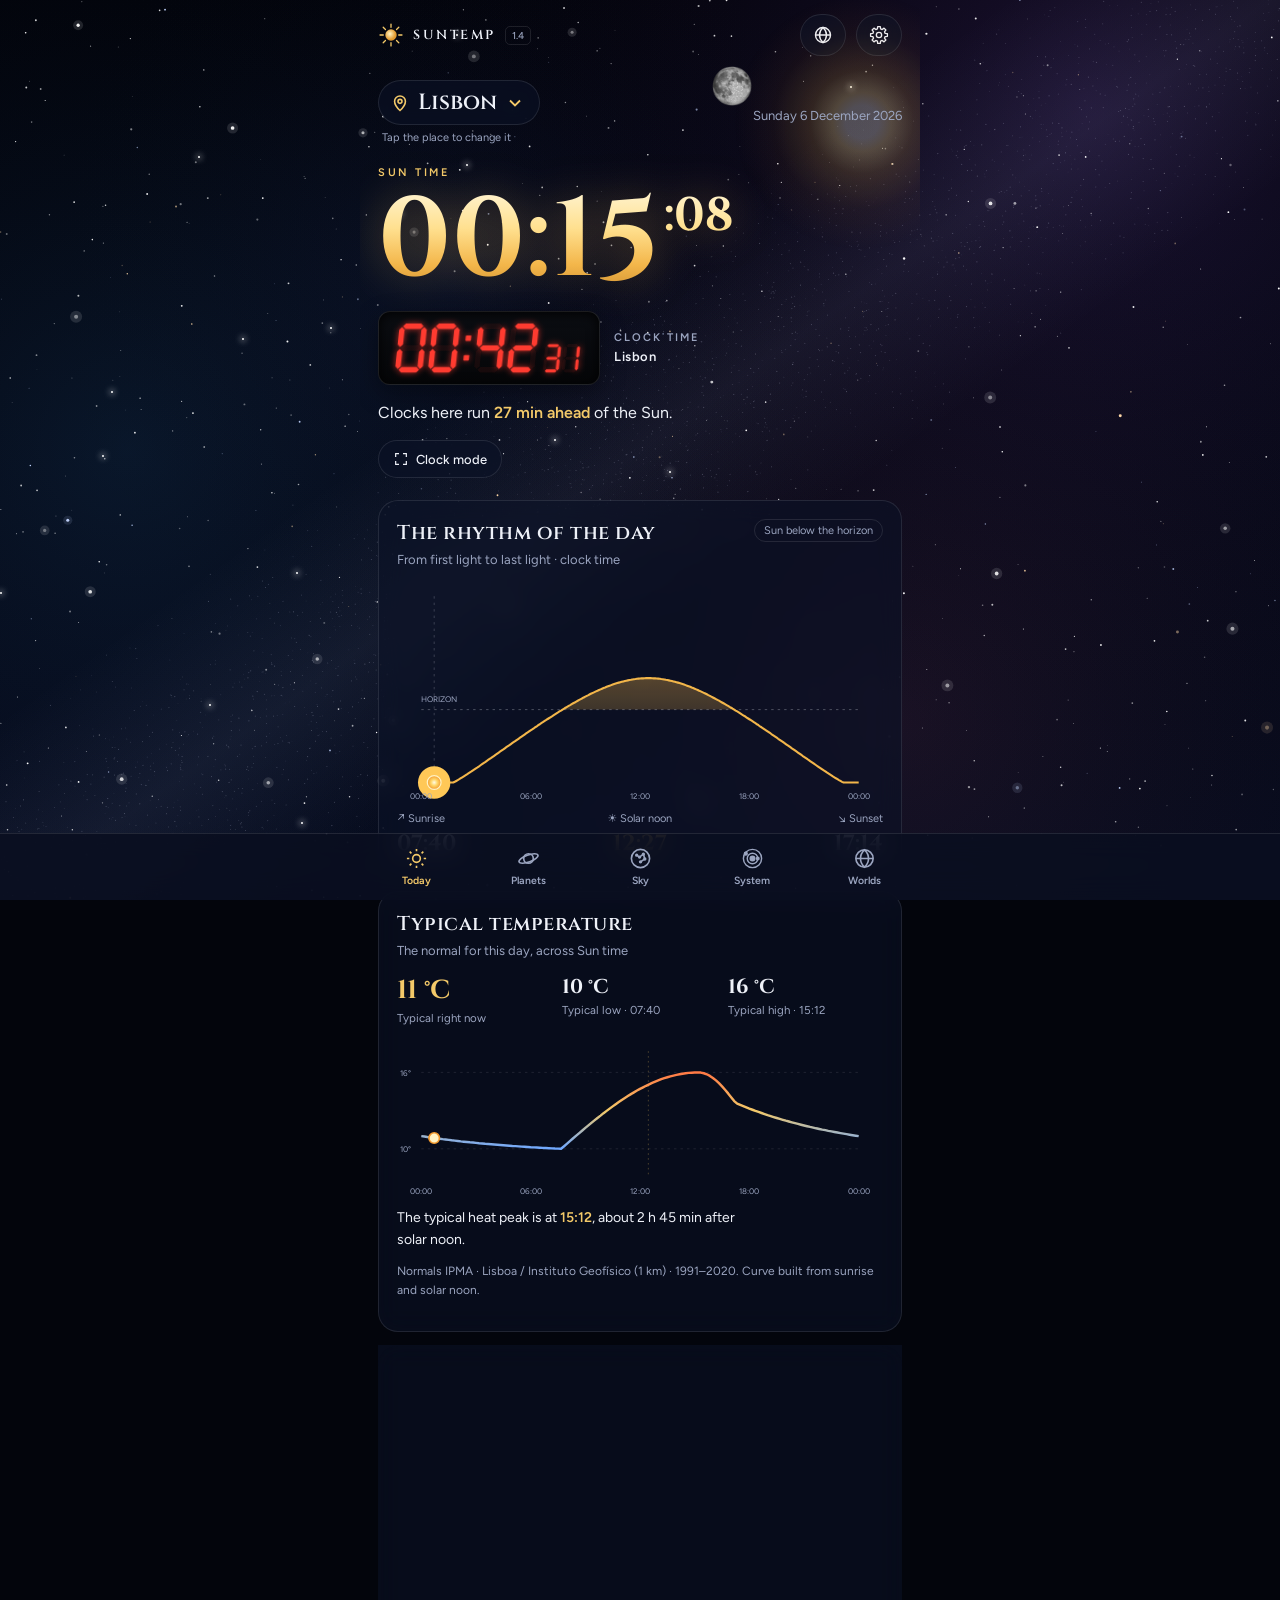
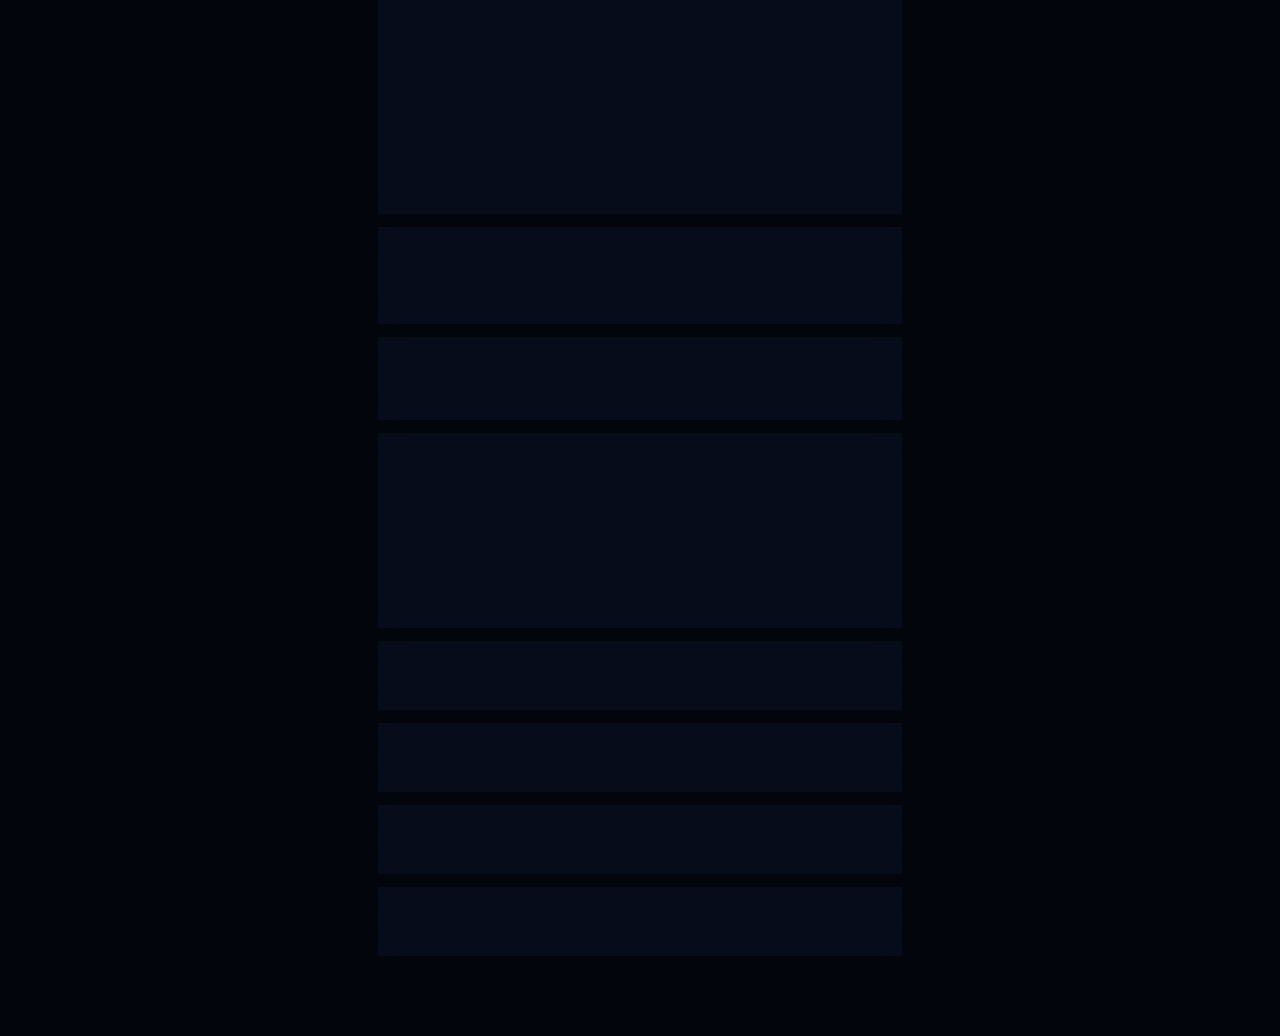
==== commit 52ef9e33: "Add files via upload" ====
--- a/index.html
+++ b/index.html
@@ -269,6 +269,13 @@
 body{overflow-x:hidden}
 dialog#placeSheet{background:#0a0f20}
 body[data-theme="claro"] dialog#placeSheet{background:#fff}
+
+/* 1.4: UV típico */
+.uv-top .big b{color:var(--uvc,#f3c969)}
+.uv-scale{display:flex;gap:4px;margin-top:4px}
+.uv-scale span{flex:1;font-size:10px;text-align:center;padding:3px 2px;border-radius:6px;color:#0b1026;font-weight:600;white-space:nowrap;overflow:hidden;text-overflow:ellipsis}
+.uv-scale span{white-space:normal;line-height:1.15;font-size:9.5px;display:flex;align-items:center;justify-content:center;min-height:22px;padding:2px 3px}
+.uv-scale span{hyphens:auto;-webkit-hyphens:auto;overflow-wrap:anywhere}
 </style>
 </head>
 <body data-theme="espaco" data-lcd="vermelho">
@@ -276,7 +283,7 @@
 <div class="twinkles" id="twinkles" aria-hidden="true"></div>
 <div class="wrap">
 <header class="top">
-  <a href="#" class="brand" id="brand"><svg class="sunmark" viewBox="0 0 32 32" aria-hidden="true"><defs><radialGradient id="bm" cx="40%" cy="40%"><stop offset="0" stop-color="#fff3c4"/><stop offset="1" stop-color="#e29a2e"/></radialGradient></defs><circle cx="16" cy="16" r="7" fill="url(#bm)"/><g stroke="#f3c969" stroke-width="1.6" stroke-linecap="round"><path d="M16 2.5v4M16 25.5v4M2.5 16h4M25.5 16h4M6.4 6.4l2.8 2.8M22.8 22.8l2.8 2.8M6.4 25.6l2.8-2.8M22.8 9.2l2.8-2.8"/></g></svg><span data-i18n="appName">SUNTEMP</span> <small>1.3</small></a>
+  <a href="#" class="brand" id="brand"><svg class="sunmark" viewBox="0 0 32 32" aria-hidden="true"><defs><radialGradient id="bm" cx="40%" cy="40%"><stop offset="0" stop-color="#fff3c4"/><stop offset="1" stop-color="#e29a2e"/></radialGradient></defs><circle cx="16" cy="16" r="7" fill="url(#bm)"/><g stroke="#f3c969" stroke-width="1.6" stroke-linecap="round"><path d="M16 2.5v4M16 25.5v4M2.5 16h4M25.5 16h4M6.4 6.4l2.8 2.8M22.8 22.8l2.8 2.8M6.4 25.6l2.8-2.8M22.8 9.2l2.8-2.8"/></g></svg><span data-i18n="appName">SUNTEMP</span> <small>1.4</small></a>
   <button class="iconbtn" id="worldBtn" type="button" data-i18n-aria="worldBtn" aria-haspopup="dialog"><svg viewBox="0 0 24 24" fill="none" stroke="currentColor" stroke-width="1.7"><circle cx="12" cy="12" r="9"/><path d="M3 12h18M12 3c2.8 2.6 4.2 5.6 4.2 9s-1.4 6.4-4.2 9c-2.8-2.6-4.2-5.6-4.2-9S9.2 5.6 12 3z"/></svg></button>
   <button class="iconbtn" id="settingsBtn" type="button" data-i18n-aria="settingsBtn" aria-haspopup="dialog"><svg viewBox="0 0 24 24" fill="none" stroke="currentColor" stroke-width="1.6" stroke-linejoin="round"><path d="M10.08,4.65 L10.44,1.92 L13.56,1.92 L13.92,4.65 L15.84,5.44 L18.03,3.77 L20.23,5.97 L18.56,8.16 L19.35,10.08 L22.08,10.44 L22.08,13.56 L19.35,13.92 L18.56,15.84 L20.23,18.03 L18.03,20.23 L15.84,18.56 L13.92,19.35 L13.56,22.08 L10.44,22.08 L10.08,19.35 L8.16,18.56 L5.97,20.23 L3.77,18.03 L5.44,15.84 L4.65,13.92 L1.92,13.56 L1.92,10.44 L4.65,10.08 L5.44,8.16 L3.77,5.97 L5.97,3.77 L8.16,5.44Z"/><circle cx="12" cy="12" r="3.2"/></svg></button>
 </header>
@@ -318,6 +325,15 @@
       <p class="muted" id="tempSource"></p>
     </div>
     <p class="lede" id="tempNone" hidden style="margin-top:10px"></p>
+  </section>
+
+  <section class="card" id="uvCard">
+    <h2 data-i18n="uvTitle"></h2><p class="sub" data-i18n="uvSub"></p>
+    <div class="temp-top uv-top"><div class="big"><b id="uvNow"></b><span id="uvNowL"></span></div><div><b id="uvMax"></b><span id="uvMaxL"></span></div><div><b id="uvProt"></b><span data-i18n="uvProt"></span></div></div>
+    <svg class="temp-chart" id="uvChart" viewBox="0 0 600 205" role="img"></svg>
+    <div class="uv-scale" id="uvScale"></div>
+    <p class="sentence" id="uvPeak" style="font-size:14px;margin-top:8px"></p>
+    <p class="muted" id="uvSource" data-i18n="uvSource"></p>
   </section>
 
   <section class="card"><div class="stats" id="stats"></div></section>
@@ -986,417 +1002,1422 @@
 ["pt-vila-franca-do-campo","Vila Franca do Campo",37.716,-25.433,"Atlantic/Azores","Açores"]];
 </script>
 <script>
-// Cidades do mundo com mais de 1 milhão de habitantes (além das capitais). Fonte: GeoNames (geonames.org), CC BY 4.0.
-// [id, país, nome, latitude, longitude, fuso, população]
-const WORLD_ROWS = [["w1796236","CN","Shanghai",31.2222,121.4581,"Asia/Shanghai",24874500],
-["w1814906","CN","Chongqing",29.5603,106.5577,"Asia/Shanghai",22000000],
-["w1815286","CN","Chengdu",30.6667,104.0667,"Asia/Shanghai",20937757],
-["w1809858","CN","Guangzhou",23.1167,113.25,"Asia/Shanghai",18676605],
-["w1795565","CN","Shenzhen",22.5455,114.0683,"Asia/Shanghai",17494398],
-["w745044","TR","Istanbul",41.0138,28.9497,"Europe/Istanbul",15701602],
-["w2332459","NG","Lagos",6.4541,3.3947,"Africa/Lagos",15388000],
-["w1566083","VN","Ho Chi Minh City",10.823,106.6296,"Asia/Ho_Chi_Minh",14002598],
-["w1792947","CN","Tianjin",39.1422,117.1767,"Asia/Shanghai",13866009],
-["w1791247","CN","Wuhan",30.5833,114.2667,"Asia/Shanghai",13739000],
-["w1172451","PK","Lahore",31.558,74.3507,"Asia/Karachi",13004135],
-["w1790630","CN","Xi’an",34.2583,108.9286,"Asia/Shanghai",12952907],
-["w1275339","IN","Mumbai",19.0728,72.8826,"Asia/Kolkata",12691836],
-["w3448439","BR","São Paulo",-23.5475,-46.6361,"America/Sao_Paulo",12400232],
-["w1808926","CN","Hangzhou",30.2936,120.1614,"Asia/Shanghai",11936010],
-["w1174872","PK","Karachi",24.8608,67.0104,"Asia/Karachi",11624219],
-["w2037013","CN","Harbin",45.75,126.65,"Asia/Shanghai",10009854],
-["w1812545","CN","Dongguan",23.018,113.7487,"Asia/Shanghai",9644871],
-["w1808722","CN","Hefei",31.8639,117.2808,"Asia/Shanghai",9465881],
-["w993800","ZA","Johannesburg",-26.2023,28.0436,"Africa/Johannesburg",9418183],
-["w1791681","CN","Weifang",36.71,119.1019,"Asia/Shanghai",9386705],
-["w1799962","CN","Nanjing",32.0617,118.7778,"Asia/Shanghai",9314685],
-["w2034937","CN","Shenyang",41.7922,123.4328,"Asia/Shanghai",9070093],
-["w1277333","IN","Bengaluru",12.9719,77.5937,"Asia/Kolkata",8495492],
-["w1805753","CN","Jinan",36.6683,116.9972,"Asia/Shanghai",8352574],
-["w1668341","TW","Taipei",25.0531,121.5264,"Asia/Taipei",7871900],
-["w1814087","CN","Dalian",38.9122,121.6022,"Asia/Shanghai",7450785],
-["w1819729","HK","Hong Kong",22.2783,114.1747,"Asia/Hong_Kong",7396076],
-["w1790842","CN","Wuzhong",37.9867,106.201,"Asia/Shanghai",7202654],
-["w1797929","CN","Qingdao",36.0649,120.3804,"Asia/Shanghai",7172451],
-["w1787093","CN","Yantai",37.4765,121.4408,"Asia/Shanghai",7102100],
-["w1269843","IN","Hyderabad",17.384,78.4564,"Asia/Kolkata",6993262],
-["w3451190","BR","Rio de Janeiro",-22.9064,-43.1822,"America/Sao_Paulo",6747815],
-["w1886760","CN","Suzhou",31.3041,120.5954,"Asia/Shanghai",6715559],
-["w1784658","CN","Zhengzhou",34.7578,113.6486,"Asia/Shanghai",6650532],
-["w1279233","IN","Ahmedabad",23.0258,72.5873,"Asia/Kolkata",6357693],
-["w2293538","CI","Abidjan",5.3544,-4.0017,"Africa/Abidjan",6321017],
-["w1799869","CN","Nanning",22.8167,108.3167,"Asia/Shanghai",5977185],
-["w1804651","CN","Kunming",25.0389,102.7183,"Asia/Shanghai",5950578],
-["w1795270","CN","Shijiazhuang",38.0414,114.4786,"Asia/Shanghai",5758403],
-["w2038180","CN","Changchun",43.88,125.3228,"Asia/Shanghai",5691024],
-["w2147714","AU","Sydney",-33.8678,151.2073,"Australia/Sydney",5638830],
-["w2158177","AU","Melbourne",-37.814,144.9633,"Australia/Melbourne",5435590],
-["w160263","TZ","Dar es Salaam",-6.8235,39.2695,"Africa/Dar_es_Salaam",5383728],
-["w498817","RU","Saint Petersburg",59.9386,30.3141,"Europe/Moscow",5351935],
-["w1793511","CN","Taiyuan",37.8694,112.5603,"Asia/Shanghai",5305061],
-["w361058","EG","Alexandria",31.2018,29.9158,"Africa/Cairo",5263542],
-["w2335204","NG","Kano",12.0001,8.5167,"Africa/Lagos",4910000],
-["w3369157","ZA","Cape Town",-33.9258,18.4232,"Africa/Johannesburg",4772846],
-["w1168197","PK","Peshawar",34.008,71.5785,"Asia/Karachi",4758762],
-["w1785286","CN","Zibo",36.7906,118.0633,"Asia/Shanghai",4704138],
-["w105343","SA","Jeddah",21.4901,39.1862,"Asia/Riyadh",4697000],
-["w1264527","IN","Chennai",13.0878,80.2785,"Asia/Kolkata",4681087],
-["w1275004","IN","Kolkata",22.5626,88.363,"Asia/Kolkata",4631392],
-["w1790645","CN","Xiamen",24.4798,118.0819,"Asia/Shanghai",4617251],
-["w1255364","IN","Surat",21.1959,72.8302,"Asia/Kolkata",4591246],
-["w1787227","CN","Yangzhou",32.3972,119.4358,"Asia/Shanghai",4559797],
-["w1797873","CN","Huai'an",33.5886,119.0192,"Asia/Shanghai",4556230],
-["w1809461","CN","Guiyang",26.5833,106.7167,"Asia/Shanghai",4506134],
-["w1298824","MM","Yangon",16.8053,96.1561,"Asia/Yangon",4477638],
-["w1790923","CN","Wuxi",31.5689,120.2886,"Asia/Shanghai",4396835],
-["w1804430","CN","Lanzhou",36.057,103.8399,"Asia/Shanghai",4359446],
-["w1810821","CN","Fuzhou",26.0614,119.3061,"Asia/Shanghai",4094491],
-["w1529102","CN","Ürümqi",43.801,87.6005,"Asia/Urumqi",4054000],
-["w1205733","BD","Chattogram",22.3384,91.8317,"Asia/Dhaka",3920222],
-["w1785453","CN","Zaozhuang",34.8647,117.5542,"Asia/Shanghai",3855601],
-["w6986104","CN","Zhongshan",22.5231,113.3791,"Asia/Shanghai",3841873],
-["w1795940","CN","Shantou",23.3549,116.6788,"Asia/Shanghai",3838900],
-["w5368361","US","Los Angeles",34.0522,-118.2437,"America/Los_Angeles",3820914],
-["w1179400","PK","Faisalabad",31.4155,73.0897,"Asia/Karachi",3800193],
-["w292223","AE","Dubai",25.0772,55.3093,"Asia/Dubai",3790000],
-["w1848354","JP","Yokohama",35.4333,139.65,"Asia/Tokyo",3777491],
-["w1799397","CN","Ningbo",29.8782,121.5494,"Asia/Shanghai",3731203],
-["w2553604","MA","Casablanca",33.5883,-7.6114,"Africa/Casablanca",3665954],
-["w2339354","NG","Ibadan",7.3776,3.9059,"Africa/Lagos",3649000],
-["w1798425","CN","Puyang",29.4568,119.8887,"Asia/Shanghai",3590000],
-["w1794903","CN","Shiyan",32.6475,110.7781,"Asia/Shanghai",3460000],
-["w2036892","CN","Hohhot",40.8106,111.6522,"Asia/Shanghai",3446100],
-["w1793346","CN","Tangshan",39.6438,118.1832,"Asia/Shanghai",3372102],
-["w13512505","CN","Lüliang",37.5192,111.1444,"Asia/Shanghai",3346500],
-["w1007311","ZA","Durban",-29.8579,31.0292,"Africa/Johannesburg",3338026],
-["w2038632","CN","Anshan",41.1236,122.99,"Asia/Shanghai",3325372],
-["w1815456","CN","Changzhou",31.7736,119.954,"Asia/Shanghai",3290918],
-["w1838524","KR","Busan",35.1017,129.03,"Asia/Seoul",3285147],
-["w1259229","IN","Pune",18.5196,73.8554,"Asia/Kolkata",3124458],
-["w2037799","CN","Datong",40.0936,113.2914,"Asia/Shanghai",3105591],
-["w750269","TR","Bursa",40.1956,29.0601,"Europe/Istanbul",3101833],
-["w1815577","CN","Changsha",28.1987,112.9709,"Asia/Shanghai",3093980],
-["w1269515","IN","Jaipur",26.9196,75.7878,"Asia/Kolkata",3046163],
-["w1807681","CN","Huainan",32.6264,116.9969,"Asia/Shanghai",3033528],
-["w1625822","ID","Surabaya",-7.2492,112.7508,"Asia/Jakarta",3018022],
-["w1843564","KR","Incheon",37.4565,126.7052,"Asia/Seoul",3015482],
-["w1809078","CN","Haikou",20.0342,110.3465,"Asia/Shanghai",3001600],
-["w311046","TR","İzmir",38.4127,27.1384,"Europe/Istanbul",2938292],
-["w1806776","CN","Huizhou",23.1115,114.4152,"Asia/Shanghai",2900113],
-["w1786657","CN","Yinchuan",38.4681,106.2731,"Asia/Shanghai",2859074],
-["w1668399","TW","Taichung",24.1469,120.6839,"Asia/Taipei",2850285],
-["w1267995","IN","Kanpur",26.4652,80.3498,"Asia/Kolkata",2823249],
-["w6167865","CA","Toronto",43.7064,-79.3986,"America/Toronto",2794356],
-["w2174003","AU","Brisbane",-27.4679,153.0281,"Australia/Brisbane",2780063],
-["w2038432","CN","Baotou",40.6516,109.8439,"Asia/Shanghai",2761700],
-["w1853909","JP","Osaka",34.6938,135.5011,"Asia/Tokyo",2753862],
-["w1803318","CN","Linyi",35.0631,118.3428,"Asia/Shanghai",2743843],
-["w1816971","CN","Baoding",38.8729,115.4625,"Asia/Shanghai",2739887],
-["w1673820","TW","Kaohsiung",22.6163,120.3133,"Asia/Taipei",2737660],
-["w3657509","EC","Guayaquil",-2.1962,-79.8862,"America/Guayaquil",2723665],
-["w3470127","BR","Belo Horizonte",-19.9208,-43.9378,"America/Sao_Paulo",2721564],
-["w11995100","CN","Bazhong",31.8694,106.7443,"Asia/Shanghai",2712894],
-["w3450554","BR","Salvador",-12.9756,-38.491,"America/Bahia",2711840],
-["w4887398","US","Chicago",41.85,-87.65,"America/Chicago",2664452],
-["w1791388","CN","Wenzhou",27.9994,120.6668,"Asia/Shanghai",2650000],
-["w1581298","VN","Haiphong",20.8648,106.6834,"Asia/Bangkok",2625200],
-["w1785725","CN","Yunfu",22.9279,112.0381,"Asia/Shanghai",2612800],
-["w2298890","GH","Kumasi",6.6885,-1.6244,"Africa/Accra",2544530],
-["w1650357","ID","Bandung",-6.9222,107.6069,"Asia/Jakarta",2528163],
-["w1177662","PK","Gujranwala",32.1557,74.187,"Asia/Karachi",2511118],
-["w1214520","ID","Medan",3.5833,98.6667,"Asia/Jakarta",2486283],
-["w1264733","IN","Lucknow",26.8393,80.9231,"Asia/Kolkata",2472011],
-["w1788852","CN","Xining",36.6255,101.7574,"Asia/Shanghai",2467965],
-["w1262180","IN","Nagpur",21.1463,79.0849,"Asia/Kolkata",2405665],
-["w3399415","BR","Fortaleza",-3.7172,-38.5431,"America/Fortaleza",2400000],
-["w3687925","CO","Cali",3.4305,-76.5199,"America/Bogota",2392877],
-["w2063523","AU","Perth",-31.9522,115.8614,"Australia/Perth",2384371],
-["w1835329","KR","Daegu",35.8703,128.5911,"Asia/Seoul",2365523],
-["w1800163","CN","Nanchang",28.684,115.8531,"Asia/Shanghai",2357839],
-["w1856057","JP","Nagoya",35.1815,136.9064,"Asia/Tokyo",2332176],
-["w4699066","US","Houston",29.7633,-95.3633,"America/Chicago",2314157],
-["w124665","IR","Mashhad",36.2981,59.6057,"Asia/Tehran",2307177],
-["w1795855","CN","Shaoxing",30.0024,120.5786,"Asia/Shanghai",2300000],
-["w1799722","CN","Nantong",32.0303,120.8747,"Asia/Shanghai",2273326],
-["w314830","TR","Gaziantep",37.0594,37.3825,"Europe/Istanbul",2222415],
-["w922704","CD","Lubumbashi",-11.6609,27.4794,"Africa/Lubumbashi",2221925],
-["w3663517","BR","Manaus",-3.1019,-60.025,"America/Manaus",2219580],
-["w1790437","CN","Zhuhai",22.2769,113.5678,"Asia/Shanghai",2207090],
-["w1169825","PK","Multan",30.1968,71.4782,"Asia/Karachi",2169915],
-["w8347664","CN","Ordos",39.6086,109.7816,"Asia/Shanghai",2153638],
-["w1273865","IN","Coimbatore",11.0055,76.9661,"Asia/Kolkata",2136916],
-["w12359313","CN","Qingyang",35.7098,107.6445,"Asia/Shanghai",2125400],
-["w2324774","NG","Port Harcourt",4.7774,7.0134,"Africa/Lagos",2120000],
-["w3860259","AR","Córdoba",-31.4065,-64.1885,"America/Argentina/Cordoba",2106734],
-["w209228","CD","Mbuji-Mayi",-6.136,23.5898,"Africa/Lubumbashi",2101332],
-["w170063","SY","Aleppo",36.2012,37.1612,"Asia/Damascus",2098210],
-["w1785623","CN","Kunshan",31.3776,120.9543,"Asia/Shanghai",2092496],
-["w99071","IQ","Al Mawşil al Jadīdah",36.3327,43.1056,"Asia/Baghdad",2065597],
-["w1783621","CN","Zunyi",27.6867,106.9072,"Asia/Shanghai",2037775],
-["w3911925","BO","La Paz",-16.5,-68.15,"America/La_Paz",2004652],
-["w10859300","CN","Lianyungang",34.5984,119.2156,"Asia/Shanghai",2001009],
-["w3674962","CO","Medellín",6.245,-75.5715,"America/Bogota",1999979],
-["w1802940","CN","Puning",23.3107,116.1687,"Asia/Shanghai",1998619],
-["w1269743","IN","Indore",22.7179,75.8333,"Asia/Kolkata",1994397],
-["w1810638","CN","Ganzhou",25.8466,114.9326,"Asia/Shanghai",1977253],
-["w1526384","KZ","Almaty",43.2525,76.9115,"Asia/Almaty",1977011],
-["w2911298","DE","Hamburg",53.5507,9.993,"Europe/Berlin",1973896],
-["w2128295","JP","Sapporo",43.0667,141.35,"Asia/Tokyo",1973832],
-["w1794035","CN","Songjiang",31.0344,121.2233,"Asia/Shanghai",1973500],
-["w3464975","BR","Curitiba",-25.4278,-49.2731,"America/Sao_Paulo",1948626],
-["w3981609","MX","Tijuana",32.5027,-117.0037,"America/Tijuana",1922523],
-["w1176734","PK","Hyderabad",25.3969,68.3772,"Asia/Karachi",1921275],
-["w1797121","CN","Jieyang",23.5418,116.3658,"Asia/Shanghai",1899394],
-["w2036502","CN","Jilin",43.8465,126.5608,"Asia/Shanghai",1895865],
-["w1806508","CN","Jiading",31.3858,121.2446,"Asia/Shanghai",1886100],
-["w195272","KE","Kakamega",0.2842,34.7523,"Africa/Nairobi",1867579],
-["w1796134","CN","Shangqiu",34.4143,115.6561,"Asia/Shanghai",1859723],
-["w1800146","CN","Nanchong",30.7951,106.0847,"Asia/Shanghai",1858875],
-["w1668355","TW","Tainan",22.9908,120.2133,"Asia/Taipei",1856642],
-["w2335727","NG","Kaduna",10.5264,7.4388,"Africa/Lagos",1850000],
-["w1715348","PH","Davao",7.0731,125.6128,"Asia/Manila",1848947],
-["w316541","TR","Diyarbakır",37.9136,40.2172,"Europe/Istanbul",1833684],
-["w3904906","BO","Santa Cruz de la Sierra",-17.7863,-63.1812,"America/La_Paz",1831434],
-["w1253573","IN","Vadodara",22.2994,73.2081,"Asia/Kolkata",1822221],
-["w325363","TR","Adana",36.9862,35.3253,"Europe/Istanbul",1816750],
-["w1799629","CN","Nanyang",33.0052,112.5466,"Asia/Shanghai",1811812],
-["w1633070","ID","Palembang",-2.9167,104.7458,"Asia/Jakarta",1801367],
-["w292672","AE","Sharjah",25.3342,55.4122,"Asia/Dubai",1800000],
-["w1275841","IN","Bhopal",23.2547,77.4029,"Asia/Kolkata",1798218],
-["w1806299","CN","Jiangmen",22.5833,113.0833,"Asia/Shanghai",1795459],
-["w2347283","NG","Benin City",6.3381,5.6258,"Africa/Lagos",1782000],
-["w1815251","CN","Jiangyin",31.911,120.263,"Asia/Shanghai",1779515],
-["w1810845","CN","Fuyang",32.9,115.8167,"Asia/Shanghai",1768947],
-["w6077243","CA","Montréal",45.5088,-73.5878,"America/Toronto",1762949],
-["w11838258","CN","Bayan Nur",40.7414,107.386,"Asia/Shanghai",1760000],
-["w1793036","CN","Chengtangcun",35.0836,117.1907,"Asia/Shanghai",1756300],
-["w3633009","VE","Maracaibo",10.6423,-71.6109,"America/Caracas",1752602],
-["w1815395","CN","Chaozhou",23.654,116.6226,"Asia/Shanghai",1750945],
-["w1797945","CN","Qingyuan",23.7,113.0333,"Asia/Shanghai",1738424],
-["w1793724","CN","Tai’an",36.1853,117.12,"Asia/Shanghai",1735425],
-["w1258393","IN","Rasapūdipalem",17.7331,83.3162,"Asia/Kolkata",1728128],
-["w1627896","ID","Semarang",-6.9931,110.4208,"Asia/Jakarta",1694740],
-["w3521081","MX","Puebla",19.0478,-98.2072,"America/Mexico_City",1692181],
-["w3128760","ES","Barcelona",41.3888,2.159,"Europe/Madrid",1686208],
-["w1260086","IN","Patna",25.5941,85.1356,"Asia/Kolkata",1684297],
-["w12165956","IN","Kallakurichi",11.7338,78.9592,"Asia/Kolkata",1682687],
-["w7283386","CN","Changshu",31.6461,120.7422,"Asia/Shanghai",1677050],
-["w3390760","BR","Recife",-8.0539,-34.8811,"America/Recife",1653461],
-["w5308655","US","Phoenix",33.4484,-112.074,"America/Phoenix",1650070],
-["w1793743","CN","Suzhou",33.6361,116.9789,"Asia/Shanghai",1647642],
-["w1802206","CN","Lu’an",31.7356,116.5169,"Asia/Shanghai",1644344],
-["w3625549","VE","Valencia",10.1615,-68.0004,"America/Caracas",1619470],
-["w1264728","IN","Ludhiana",30.912,75.8538,"Asia/Kolkata",1618879],
-["w1787746","CN","Yancheng",33.3575,120.1573,"Asia/Shanghai",1615717],
-["w1496747","RU","Novosibirsk",55.0226,82.9317,"Asia/Novosibirsk",1612833],
-["w95446","IQ","Erbil",36.1912,44.0094,"Asia/Baghdad",1612700],
-["w1863967","JP","Fukuoka",33.6,130.4167,"Asia/Tokyo",1612392],
-["w1793505","CN","Taizhou",32.4907,119.9081,"Asia/Shanghai",1607108],
-["w2037860","CN","Daqing",46.5833,125,"Asia/Shanghai",1604027],
-["w212730","CD","Kisangani",0.5153,25.191,"Africa/Lubumbashi",1602144],
-["w1791236","CN","Wuhu",31.3526,118.4295,"Asia/Shanghai",1598165],
-["w3991164","MX","Santiago de Querétaro",20.5881,-100.3881,"America/Mexico_City",1594212],
-["w1813325","CN","Dazhou",31.2106,107.4631,"Asia/Shanghai",1589435],
-["w3998655","MX","León de los Aldama",21.1218,-101.6825,"America/Mexico_City",1579803],
-["w104515","SA","Makkah",21.4266,39.8256,"Asia/Riyadh",1578722],
-["w4560349","US","Philadelphia",39.9524,-75.1636,"America/New_York",1573916],
-["w1809498","CN","Guilin",25.2802,110.2964,"Asia/Shanghai",1572300],
-["w1167528","PK","Quetta",30.1841,67.0014,"Asia/Karachi",1565546],
-["w1784853","CN","Zhaoqing",23.0489,112.4609,"Asia/Shanghai",1553109],
-["w2326016","NG","Onitsha",6.1498,6.7857,"Africa/Lagos",1553000],
-["w1800627","CN","Mianyang",31.4678,104.6817,"Asia/Shanghai",1550000],
-["w2193733","NZ","Auckland",-36.8485,174.7635,"Pacific/Auckland",1547200],
-["w418863","IR","Isfahan",32.6525,51.6746,"Asia/Tehran",1547164],
-["w12358576","CN","Wanzhou",30.7645,108.3959,"Asia/Shanghai",1545900],
-["w1798449","CN","Putian",25.4394,119.0103,"Asia/Shanghai",1539389],
-["w3462377","BR","Goiânia",-16.6786,-49.2539,"America/Sao_Paulo",1536097],
-["w4726206","US","San Antonio",29.4241,-98.4936,"America/Chicago",1526656],
-["w1859171","JP","Kobe",34.6913,135.183,"Asia/Tokyo",1525152],
-["w2036427","CN","Jinzhou",41.1078,121.1417,"Asia/Shanghai",1524362],
-["w4013708","MX","Ciudad Juárez",31.7202,-106.4608,"America/Ciudad_Juarez",1512450],
-["w1586203","VN","Cần Thơ",10.0371,105.7883,"Asia/Ho_Chi_Minh",1507187],
-["w2867714","DE","Munich",48.1374,11.5755,"Europe/Berlin",1505005],
-["w1336135","BD","Khulna",22.8098,89.5644,"Asia/Dhaka",1500689],
-["w3405870","BR","Belém",-1.4558,-48.5044,"America/Belem",1499641],
-["w1486209","RU","Yekaterinburg",56.8573,60.6153,"Asia/Yekaterinburg",1495066],
-["w3452925","BR","Porto Alegre",-30.0328,-51.2302,"America/Sao_Paulo",1488252],
-["w1261731","IN","Nashik",19.9973,73.791,"Asia/Kolkata",1486053],
-["w8400694","CN","Taizhou",28.6627,121.4331,"Asia/Shanghai",1485502],
-["w3979770","MX","Zapopan",20.7211,-103.3874,"America/Mexico_City",1476491],
-["w1622786","ID","Makassar",-5.1486,119.4319,"Asia/Makassar",1474393],
-["w2078025","AU","Adelaide",-34.9287,138.5986,"Australia/Adelaide",1469163],
-["w1797353","CN","Quanzhou",24.9139,118.5858,"Asia/Shanghai",1469157],
-["w1264521","IN","Madurai",9.919,78.1195,"Asia/Kolkata",1465625],
-["w1805528","CN","Jinhua",29.1068,119.6442,"Asia/Shanghai",1463990],
-["w1857910","JP","Kyoto",35.0211,135.7538,"Asia/Tokyo",1463723],
-["w1806602","CN","Cixi",30.1764,121.2457,"Asia/Shanghai",1457510],
-["w1791121","CN","Changde",29.0321,111.6984,"Asia/Shanghai",1457419],
-["w308464","TR","Kayseri",38.7322,35.4853,"Europe/Istanbul",1452458],
-["w1804879","CN","Kaifeng",34.7986,114.3074,"Asia/Shanghai",1451741],
-["w128747","IR","Karaj",35.8327,50.9915,"Asia/Tehran",1448075],
-["w1835235","KR","Daejeon",36.3491,127.3849,"Asia/Seoul",1441203],
-["w10942359","CN","Baoji",34.3678,107.237,"Asia/Shanghai",1437802],
-["w1793771","CN","Suqian",33.9492,118.2958,"Asia/Shanghai",1437685],
-["w1803300","CN","Liuzhou",24.324,109.407,"Asia/Shanghai",1436599],
-["w1254361","IN","Tirunelveli",8.7274,77.6838,"Asia/Kolkata",1435844],
-["w306571","TR","Konya",37.8713,32.4846,"Europe/Istanbul",1433861],
-["w1787331","CN","Zhangjiagang",31.865,120.5389,"Asia/Shanghai",1432044],
-["w1279259","IN","Agra",27.1833,78.0167,"Asia/Kolkata",1430055],
-["w113646","IR","Tabriz",38.08,46.2919,"Asia/Tehran",1424641],
-["w706483","UA","Kharkiv",49.9818,36.2548,"Europe/Kyiv",1421125],
-["w1788534","CN","Xinyang",32.1228,114.0656,"Asia/Shanghai",1416800],
-["w1816234","CN","Bozhou",33.8772,115.7703,"Asia/Shanghai",1409436],
-["w1797318","CN","Qujing",25.4833,103.7833,"Asia/Shanghai",1408500],
-["w5391811","US","San Diego",32.7157,-117.1647,"America/Los_Angeles",1404452],
-["w1841811","KR","Gwangju",35.1547,126.9156,"Asia/Seoul",1401235],
-["w1784990","CN","Zhanjiang",21.2339,110.3875,"Asia/Shanghai",1400709],
-["w2037355","CN","Fushun",41.8867,123.9436,"Asia/Shanghai",1400646],
-["w1258847","IN","Rājkot",22.2916,70.7932,"Asia/Kolkata",1390640],
-["w1801792","CN","Luoyang",34.6735,112.4368,"Asia/Shanghai",1390581],
-["w1802875","CN","Guankou",28.1586,113.6271,"Asia/Shanghai",1380000],
-["w1580240","VN","Huế",16.4619,107.5955,"Asia/Bangkok",1380000],
-["w3173435","IT","Milan",45.4643,9.1895,"Europe/Rome",1371498],
-["w1804120","CN","Lianjiang",21.6467,110.2817,"Asia/Shanghai",1363470],
-["w1808963","CN","Handan",36.61,114.4876,"Asia/Shanghai",1358318],
-["w1183460","PK","Bannu",32.9853,70.604,"Asia/Karachi",1357890],
-["w1786764","CN","Yichang",30.7144,111.2847,"Asia/Shanghai",1350150],
-["w1808198","CN","Heze",35.2393,115.4736,"Asia/Shanghai",1346717],
-["w1269300","IN","Jamshedpur",22.8028,86.1855,"Asia/Kolkata",1339438],
-["w2232593","CM","Douala",4.0483,9.7043,"Africa/Douala",1338082],
-["w323777","TR","Antalya",36.9081,30.6956,"Europe/Istanbul",1335002],
-["w99532","IQ","Basrah",30.5085,47.7804,"Asia/Baghdad",1326564],
-["w4684888","US","Dallas",32.7831,-96.8067,"America/Chicago",1326087],
-["w6940394","JP","Saitama",35.9081,139.6566,"Asia/Tokyo",1324854],
-["w8533133","CN","Liupanshui",26.5944,104.8333,"Asia/Shanghai",1320825],
-["w1801180","CN","Maoming",21.6663,110.9136,"Asia/Shanghai",1307802],
-["w5913490","CA","Calgary",51.0501,-114.0853,"America/Edmonton",1306784],
-["w109223","SA","Madinah",24.4686,39.6142,"Asia/Riyadh",1300000],
-["w6295587","ID","Batam",1.1494,104.0249,"Asia/Jakarta",1296960],
-["w1797551","CN","Qinzhou",21.9825,108.6506,"Asia/Shanghai",1296300],
-["w1801934","CN","Luohe",33.5742,114.0326,"Asia/Shanghai",1294974],
-["w1790587","CN","Xiangyang",32.0422,112.1448,"Asia/Shanghai",1294733],
-["w1806408","CN","Yangjiang",21.8556,111.9627,"Asia/Shanghai",1292987],
-["w1786760","CN","Yixing",31.3606,119.8202,"Asia/Shanghai",1285785],
-["w1583992","VN","Da Nang",16.0678,108.2208,"Asia/Ho_Chi_Minh",1276000],
-["w1723510","PH","Budta",7.2042,124.4397,"Asia/Manila",1273715],
-["w1587923","VN","Biên Hòa",10.9447,106.8243,"Asia/Ho_Chi_Minh",1272235],
-["w214481","CD","Kananga",-5.8962,22.4166,"Africa/Lubumbashi",1271704],
-["w1788046","CN","Xuchang",34.0319,113.863,"Asia/Shanghai",1265536],
-["w1268295","IN","Kalyān",19.2437,73.1355,"Asia/Kolkata",1262255],
-["w1783745","CN","Zigong",29.3416,104.7769,"Asia/Shanghai",1262064],
-["w520555","RU","Nizhniy Novgorod",56.3287,44.002,"Europe/Moscow",1259013],
-["w1642548","ID","Jepara",-6.5924,110.671,"Asia/Jakarta",1257912],
-["w10630003","CN","Xuzhou",34.2044,117.2839,"Asia/Shanghai",1253991],
-["w110336","SA","Dammam",26.4344,50.1033,"Asia/Riyadh",1252523],
-["w1799491","CN","Neijiang",29.5835,105.0622,"Asia/Shanghai",1251095],
-["w115019","IR","Shiraz",29.6103,52.5311,"Asia/Tehran",1249942],
-["w1808316","CN","Heshan",28.5694,112.3473,"Asia/Shanghai",1249807],
-["w551487","RU","Kazan",55.7887,49.1221,"Europe/Moscow",1243500],
-["w1805518","CN","Jining",35.405,116.5814,"Asia/Shanghai",1241012],
-["w3648522","VE","Barquisimeto",10.0647,-69.357,"America/Caracas",1240714],
-["w1835553","KR","Suwon",37.2911,127.0089,"Asia/Seoul",1234582],
-["w1803834","CN","Liaocheng",36.4506,116.0025,"Asia/Shanghai",1229768],
-["w10942283","CN","Jinzhong",37.684,112.7547,"Asia/Shanghai",1226617],
-["w1263214","IN","Meerut",28.98,77.7064,"Asia/Kolkata",1223184],
-["w1253133","IN","Virār",19.4559,72.8114,"Asia/Kolkata",1222390],
-["w1261162","IN","Nowrangapur",19.2311,82.5483,"Asia/Kolkata",1220946],
-["w94824","IQ","Karbala",32.616,44.0249,"Asia/Baghdad",1218732],
-["w1808956","CN","Changzhi",36.1839,113.1053,"Asia/Shanghai",1214940],
-["w1792892","CN","Tianshui",34.5795,105.7424,"Asia/Shanghai",1212791],
-["w186301","KE","Mombasa",-4.0547,39.6636,"Africa/Nairobi",1208333],
-["w1311874","MM","Mandalay",21.9747,96.0836,"Asia/Yangon",1208099],
-["w1255634","IN","Srinagar",34.0857,74.8055,"Asia/Kolkata",1206419],
-["w3689147","CO","Barranquilla",10.9685,-74.7813,"America/Bogota",1206319],
-["w1508291","RU","Chelyabinsk",55.1611,61.4288,"Asia/Yekaterinburg",1202371],
-["w3523349","MX","Mérida",20.967,-89.6232,"America/Merida",1201000],
-["w1862415","JP","Hiroshima",34.4,132.45,"Asia/Tokyo",1200754],
-["w3492914","DO","Santiago de los Caballeros",19.4504,-70.6908,"America/Santo_Domingo",1200000],
-["w1518980","KZ","Shymkent",42.3099,69.6004,"Asia/Almaty",1200000],
-["w1791636","CN","Weinan",34.5035,109.5089,"Asia/Shanghai",1199290],
-["w1272979","IN","Dhanbad",23.7976,86.4299,"Asia/Kolkata",1196214],
-["w3947322","PE","Arequipa",-16.399,-71.5375,"America/Lima",1195700],
-["w2548885","MA","Fes",34.0331,-5.0003,"Africa/Casablanca",1191905],
-["w1805953","CN","Jiaxing",30.7522,120.75,"Asia/Shanghai",1180000],
-["w1278149","IN","Aurangabad",19.8776,75.3423,"Asia/Kolkata",1175116],
-["w1784285","CN","Zhongwei",37.5113,105.1907,"Asia/Shanghai",1174600],
-["w1496153","RU","Omsk",54.9924,73.3686,"Asia/Omsk",1172070],
-["w1631761","ID","Pekanbaru",0.5167,101.4417,"Asia/Jakarta",1167599],
-["w10794003","CN","Panjin",41.121,122.0739,"Asia/Shanghai",1166481],
-["w1624917","ID","Bandar Lampung",-5.4292,105.2611,"Asia/Jakarta",1166066],
-["w1253405","IN","Varanasi",25.3167,83.0104,"Asia/Kolkata",1164404],
-["w1805179","CN","Jiujiang",29.7048,116.0021,"Asia/Shanghai",1164268],
-["w499099","RU","Samara",53.2077,50.1355,"Europe/Samara",1163399],
-["w2353151","NG","Aba",5.1066,7.3667,"Africa/Lagos",1160000],
-["w1278710","IN","Amritsar",31.6223,74.8753,"Asia/Kolkata",1159227],
-["w2655603","GB","Birmingham",52.4814,-1.8998,"Europe/London",1157603],
-["w1785294","CN","Anyang",36.096,114.3828,"Asia/Shanghai",1146839],
-["w1253184","IN","Vijayawada",16.5074,80.6466,"Asia/Kolkata",1143232],
-["w13608002","CN","Fengxiang",30.8584,121.4678,"Asia/Shanghai",1140872],
-["w1816373","CN","Bijie",27.3019,105.2863,"Asia/Shanghai",1137383],
-["w3995465","MX","Monterrey",25.6843,-100.3172,"America/Monterrey",1135512],
-["w501175","RU","Rostov-on-Don",47.22,39.7077,"Europe/Moscow",1130305],
-["w1783763","CN","Zhuzhou",27.8333,113.15,"Asia/Shanghai",1129687],
-["w2244322","SN","Touba",14.8623,-15.8753,"Africa/Dakar",1120824],
-["w479561","RU","Ufa",54.7431,55.9678,"Asia/Yekaterinburg",1120547],
-["w1258526","IN","Ranchi",23.3432,85.3094,"Asia/Kolkata",1120374],
-["w1783633","CN","Zoucheng",35.4006,116.9656,"Asia/Shanghai",1116692],
-["w1787858","CN","Shangrao",28.4518,117.9429,"Asia/Shanghai",1116486],
-["w1807700","CN","Huaibei",33.9744,116.7917,"Asia/Shanghai",1113321],
-["w2331447","NG","Maiduguri",11.8469,13.1571,"Africa/Lagos",1110000],
-["w1800818","CN","Meishan",30.0439,103.837,"Asia/Shanghai",1107742],
-["w152224","TZ","Mwanza",-2.5167,32.9,"Africa/Dar_es_Salaam",1104521],
-["w1833747","KR","Ulsan",35.5372,129.3167,"Asia/Seoul",1098421],
-["w2111149","JP","Sendai",38.2667,140.8667,"Asia/Tokyo",1096704],
-["w1502026","RU","Krasnoyarsk",56.0374,92.9314,"Asia/Krasnoyarsk",1090811],
-["w1810820","CN","Fuzhou",27.96,116.3333,"Asia/Shanghai",1089888],
-["w1809532","CN","Guigang",23.116,109.5947,"Asia/Shanghai",1086327],
-["w1269633","IN","Jabalpur",23.167,79.9501,"Asia/Kolkata",1081677],
-["w2337639","NG","Ilorin",8.4966,4.5421,"Africa/Lagos",1080000],
-["w415189","YE","Aden",12.7796,45.0385,"Asia/Aden",1079670],
-["w1648473","ID","Bogor",-6.5944,106.7892,"Asia/Jakarta",1078351],
-["w1808370","CN","Hengyang",26.8895,112.6189,"Asia/Shanghai",1075516],
-["w1278994","IN","Prayagraj",25.4448,81.8432,"Asia/Kolkata",1073438],
-["w3691175","PE","Trujillo",-8.116,-79.03,"America/Lima",1067700],
-["w1785781","CN","Yulin",22.6305,110.1469,"Asia/Shanghai",1056743],
-["w1268865","IN","Jodhpur",26.2684,73.0059,"Asia/Kolkata",1056191],
-["w1270583","IN","Gwalior",26.2298,78.1734,"Asia/Kolkata",1054420],
-["w1805540","CN","Jingzhou",30.3503,112.1903,"Asia/Shanghai",1052282],
-["w964420","ZA","Gqeberha",-33.9611,25.6149,"Africa/Johannesburg",1050078],
-["w472045","RU","Voronezh",51.6683,39.192,"Europe/Moscow",1047549],
-["w1788572","CN","Xinxiang",35.1903,113.8015,"Asia/Shanghai",1047088],
-["w1786746","CN","Yichun",27.8333,114.4,"Asia/Shanghai",1045952],
-["w2322911","NG","Sokoto",13.0627,5.2432,"Africa/Lagos",1040000],
-["w2335953","NG","Jos",9.9285,8.8921,"Africa/Lagos",1040000],
-["w2530335","MA","Tangier",35.7673,-5.7998,"Africa/Casablanca",1035141],
-["w1254745","IN","Teni",10.0112,77.4777,"Asia/Kolkata",1034724],
-["w3996069","MX","Mexicali",32.6278,-115.4545,"America/Tijuana",1032686],
-["w2255414","CG","Pointe-Noire",-4.7761,11.8635,"Africa/Brazzaville",1032000],
-["w3395981","BR","Maceió",-9.6658,-35.7353,"America/Maceio",1031597],
-["w3467865","BR","Campinas",-22.9056,-47.0608,"America/Sao_Paulo",1031554],
-["w1796556","CN","Sanya",18.2543,109.5095,"Asia/Shanghai",1031396],
-["w1185188","BD","Rangpur",25.7466,89.2517,"Asia/Dhaka",1031388],
-["w94787","IQ","Kirkuk",35.4681,44.3922,"Asia/Baghdad",1031000],
-["w1795874","CN","Shaoguan",24.8,113.5833,"Asia/Shanghai",1028460],
-["w1258980","IN","Raipur",21.2333,81.6333,"Asia/Kolkata",1027264],
-["w1846326","KR","Changwon",35.2281,128.6811,"Asia/Seoul",1025702],
-["w1802276","CN","Longyan",25.0749,117.0178,"Asia/Shanghai",1025087],
-["w2886242","DE","Köln",50.9333,6.95,"Europe/Berlin",1024621],
-["w1254388","IN","Tiruchirappalli",10.8155,78.6965,"Asia/Kolkata",1022518],
-["w1786217","CN","Yongzhou",26.4239,111.6131,"Asia/Shanghai",1020715],
-["w1679432","PH","Zamboanga",6.9103,122.0739,"Asia/Manila",1018849],
-["w1806535","CN","Huzhou",30.8703,120.0933,"Asia/Shanghai",1015937],
-["w1812057","CN","Xinyi",22.373,110.9475,"Asia/Shanghai",1014577],
-["w472757","RU","Volgograd",48.7138,44.4976,"Europe/Volgograd",1013533],
-["w5946768","CA","Edmonton",53.5501,-113.4687,"America/Edmonton",1010899],
-["w698740","UA","Odesa",46.4857,30.7438,"Europe/Kyiv",1010537],
-["w1803936","CN","Wuwei",37.9267,102.632,"Asia/Shanghai",1010295],
-["w4160021","US","Jacksonville",30.3322,-81.6556,"America/New_York",1009833],
-["w4691930","US","Fort Worth",32.7254,-97.3208,"America/Chicago",1008106],
-["w1786455","CN","Yishui",35.7847,118.6281,"Asia/Shanghai",1007100],
-["w1808857","CN","Hanzhong",33.0751,107.0221,"Asia/Shanghai",1006557],
-["w7576887","CN","Hezhou",24.4036,111.5667,"Asia/Shanghai",1005490],
-["w1266049","IN","Kota",25.1825,75.8391,"Asia/Kolkata",1001694],
-["w7602670","CN","Zhu Cheng City",35.995,119.4026,"Asia/Shanghai",1000000]];
+// Cidades do mundo com mais de 300 mil habitantes (além das capitais). Fonte: GeoNames (geonames.org), CC BY 4.0.
+// [id, país, nome, latitude, longitude, fuso, população, altitude em m]
+const WORLD_ROWS = [["w1796236","CN","Shanghai",31.2222,121.4581,"Asia/Shanghai",24874500,0],
+["w1814906","CN","Chongqing",29.5603,106.5577,"Asia/Shanghai",22000000,0],
+["w1815286","CN","Chengdu",30.6667,104.0667,"Asia/Shanghai",20937757,0],
+["w1809858","CN","Guangzhou",23.1167,113.25,"Asia/Shanghai",18676605,0],
+["w1795565","CN","Shenzhen",22.5455,114.0683,"Asia/Shanghai",17494398,0],
+["w745044","TR","Istanbul",41.0138,28.9497,"Europe/Istanbul",15701602,0],
+["w2332459","NG","Lagos",6.4541,3.3947,"Africa/Lagos",15388000,0],
+["w1566083","VN","Ho Chi Minh City",10.823,106.6296,"Asia/Ho_Chi_Minh",14002598,0],
+["w1792947","CN","Tianjin",39.1422,117.1767,"Asia/Shanghai",13866009,0],
+["w1791247","CN","Wuhan",30.5833,114.2667,"Asia/Shanghai",13739000,0],
+["w1172451","PK","Lahore",31.558,74.3507,"Asia/Karachi",13004135,0],
+["w1790630","CN","Xi’an",34.2583,108.9286,"Asia/Shanghai",12952907,0],
+["w1275339","IN","Mumbai",19.0728,72.8826,"Asia/Kolkata",12691836,0],
+["w3448439","BR","São Paulo",-23.5475,-46.6361,"America/Sao_Paulo",12400232,0],
+["w1808926","CN","Hangzhou",30.2936,120.1614,"Asia/Shanghai",11936010,0],
+["w1174872","PK","Karachi",24.8608,67.0104,"Asia/Karachi",11624219,0],
+["w2037013","CN","Harbin",45.75,126.65,"Asia/Shanghai",10009854,0],
+["w1812545","CN","Dongguan",23.018,113.7487,"Asia/Shanghai",9644871,0],
+["w1808722","CN","Hefei",31.8639,117.2808,"Asia/Shanghai",9465881,0],
+["w993800","ZA","Johannesburg",-26.2023,28.0436,"Africa/Johannesburg",9418183,1753],
+["w1791681","CN","Weifang",36.71,119.1019,"Asia/Shanghai",9386705,0],
+["w1799962","CN","Nanjing",32.0617,118.7778,"Asia/Shanghai",9314685,0],
+["w2034937","CN","Shenyang",41.7922,123.4328,"Asia/Shanghai",9070093,0],
+["w1277333","IN","Bengaluru",12.9719,77.5937,"Asia/Kolkata",8495492,0],
+["w1805753","CN","Jinan",36.6683,116.9972,"Asia/Shanghai",8352574,0],
+["w1668341","TW","Taipei",25.0531,121.5264,"Asia/Taipei",7871900,0],
+["w1814087","CN","Dalian",38.9122,121.6022,"Asia/Shanghai",7450785,0],
+["w1819729","HK","Hong Kong",22.2783,114.1747,"Asia/Hong_Kong",7396076,0],
+["w1790842","CN","Wuzhong",37.9867,106.201,"Asia/Shanghai",7202654,0],
+["w1797929","CN","Qingdao",36.0649,120.3804,"Asia/Shanghai",7172451,0],
+["w1787093","CN","Yantai",37.4765,121.4408,"Asia/Shanghai",7102100,0],
+["w1269843","IN","Hyderabad",17.384,78.4564,"Asia/Kolkata",6993262,0],
+["w3451190","BR","Rio de Janeiro",-22.9064,-43.1822,"America/Sao_Paulo",6747815,0],
+["w1886760","CN","Suzhou",31.3041,120.5954,"Asia/Shanghai",6715559,0],
+["w1784658","CN","Zhengzhou",34.7578,113.6486,"Asia/Shanghai",6650532,0],
+["w1279233","IN","Ahmedabad",23.0258,72.5873,"Asia/Kolkata",6357693,0],
+["w2293538","CI","Abidjan",5.3544,-4.0017,"Africa/Abidjan",6321017,0],
+["w1799869","CN","Nanning",22.8167,108.3167,"Asia/Shanghai",5977185,0],
+["w1804651","CN","Kunming",25.0389,102.7183,"Asia/Shanghai",5950578,1890],
+["w1795270","CN","Shijiazhuang",38.0414,114.4786,"Asia/Shanghai",5758403,0],
+["w2038180","CN","Changchun",43.88,125.3228,"Asia/Shanghai",5691024,0],
+["w2147714","AU","Sydney",-33.8678,151.2073,"Australia/Sydney",5638830,0],
+["w2158177","AU","Melbourne",-37.814,144.9633,"Australia/Melbourne",5435590,0],
+["w160263","TZ","Dar es Salaam",-6.8235,39.2695,"Africa/Dar_es_Salaam",5383728,0],
+["w498817","RU","Saint Petersburg",59.9386,30.3141,"Europe/Moscow",5351935,0],
+["w1793511","CN","Taiyuan",37.8694,112.5603,"Asia/Shanghai",5305061,800],
+["w361058","EG","Alexandria",31.2018,29.9158,"Africa/Cairo",5263542,0],
+["w2335204","NG","Kano",12.0001,8.5167,"Africa/Lagos",4910000,0],
+["w3369157","ZA","Cape Town",-33.9258,18.4232,"Africa/Johannesburg",4772846,0],
+["w1168197","PK","Peshawar",34.008,71.5785,"Asia/Karachi",4758762,0],
+["w1785286","CN","Zibo",36.7906,118.0633,"Asia/Shanghai",4704138,0],
+["w105343","SA","Jeddah",21.4901,39.1862,"Asia/Riyadh",4697000,0],
+["w1264527","IN","Chennai",13.0878,80.2785,"Asia/Kolkata",4681087,0],
+["w1275004","IN","Kolkata",22.5626,88.363,"Asia/Kolkata",4631392,0],
+["w1790645","CN","Xiamen",24.4798,118.0819,"Asia/Shanghai",4617251,0],
+["w1255364","IN","Surat",21.1959,72.8302,"Asia/Kolkata",4591246,0],
+["w1787227","CN","Yangzhou",32.3972,119.4358,"Asia/Shanghai",4559797,0],
+["w1797873","CN","Huai'an",33.5886,119.0192,"Asia/Shanghai",4556230,0],
+["w1809461","CN","Guiyang",26.5833,106.7167,"Asia/Shanghai",4506134,1100],
+["w1298824","MM","Yangon",16.8053,96.1561,"Asia/Yangon",4477638,0],
+["w1790923","CN","Wuxi",31.5689,120.2886,"Asia/Shanghai",4396835,0],
+["w1804430","CN","Lanzhou",36.057,103.8399,"Asia/Shanghai",4359446,1520],
+["w1810821","CN","Fuzhou",26.0614,119.3061,"Asia/Shanghai",4094491,0],
+["w1529102","CN","Ürümqi",43.801,87.6005,"Asia/Urumqi",4054000,0],
+["w1205733","BD","Chattogram",22.3384,91.8317,"Asia/Dhaka",3920222,0],
+["w1785453","CN","Zaozhuang",34.8647,117.5542,"Asia/Shanghai",3855601,0],
+["w6986104","CN","Zhongshan",22.5231,113.3791,"Asia/Shanghai",3841873,0],
+["w1795940","CN","Shantou",23.3549,116.6788,"Asia/Shanghai",3838900,0],
+["w5368361","US","Los Angeles",34.0522,-118.2437,"America/Los_Angeles",3820914,0],
+["w1179400","PK","Faisalabad",31.4155,73.0897,"Asia/Karachi",3800193,0],
+["w292223","AE","Dubai",25.0772,55.3093,"Asia/Dubai",3790000,0],
+["w1848354","JP","Yokohama",35.4333,139.65,"Asia/Tokyo",3777491,0],
+["w1799397","CN","Ningbo",29.8782,121.5494,"Asia/Shanghai",3731203,0],
+["w2553604","MA","Casablanca",33.5883,-7.6114,"Africa/Casablanca",3665954,0],
+["w2339354","NG","Ibadan",7.3776,3.9059,"Africa/Lagos",3649000,0],
+["w1798425","CN","Puyang",29.4568,119.8887,"Asia/Shanghai",3590000,0],
+["w1794903","CN","Shiyan",32.6475,110.7781,"Asia/Shanghai",3460000,0],
+["w2036892","CN","Hohhot",40.8106,111.6522,"Asia/Shanghai",3446100,1050],
+["w1793346","CN","Tangshan",39.6438,118.1832,"Asia/Shanghai",3372102,0],
+["w13512505","CN","Lüliang",37.5192,111.1444,"Asia/Shanghai",3346500,0],
+["w1007311","ZA","Durban",-29.8579,31.0292,"Africa/Johannesburg",3338026,0],
+["w2038632","CN","Anshan",41.1236,122.99,"Asia/Shanghai",3325372,0],
+["w1815456","CN","Changzhou",31.7736,119.954,"Asia/Shanghai",3290918,0],
+["w1838524","KR","Busan",35.1017,129.03,"Asia/Seoul",3285147,0],
+["w1259229","IN","Pune",18.5196,73.8554,"Asia/Kolkata",3124458,0],
+["w2037799","CN","Datong",40.0936,113.2914,"Asia/Shanghai",3105591,0],
+["w750269","TR","Bursa",40.1956,29.0601,"Europe/Istanbul",3101833,0],
+["w1815577","CN","Changsha",28.1987,112.9709,"Asia/Shanghai",3093980,0],
+["w1269515","IN","Jaipur",26.9196,75.7878,"Asia/Kolkata",3046163,0],
+["w1807681","CN","Huainan",32.6264,116.9969,"Asia/Shanghai",3033528,0],
+["w1625822","ID","Surabaya",-7.2492,112.7508,"Asia/Jakarta",3018022,0],
+["w1843564","KR","Incheon",37.4565,126.7052,"Asia/Seoul",3015482,0],
+["w1809078","CN","Haikou",20.0342,110.3465,"Asia/Shanghai",3001600,0],
+["w311046","TR","İzmir",38.4127,27.1384,"Europe/Istanbul",2938292,0],
+["w1806776","CN","Huizhou",23.1115,114.4152,"Asia/Shanghai",2900113,0],
+["w1786657","CN","Yinchuan",38.4681,106.2731,"Asia/Shanghai",2859074,0],
+["w1668399","TW","Taichung",24.1469,120.6839,"Asia/Taipei",2850285,0],
+["w1267995","IN","Kanpur",26.4652,80.3498,"Asia/Kolkata",2823249,0],
+["w6167865","CA","Toronto",43.7064,-79.3986,"America/Toronto",2794356,0],
+["w2174003","AU","Brisbane",-27.4679,153.0281,"Australia/Brisbane",2780063,0],
+["w2038432","CN","Baotou",40.6516,109.8439,"Asia/Shanghai",2761700,0],
+["w1853909","JP","Osaka",34.6938,135.5011,"Asia/Tokyo",2753862,0],
+["w1803318","CN","Linyi",35.0631,118.3428,"Asia/Shanghai",2743843,0],
+["w1816971","CN","Baoding",38.8729,115.4625,"Asia/Shanghai",2739887,0],
+["w1673820","TW","Kaohsiung",22.6163,120.3133,"Asia/Taipei",2737660,0],
+["w3657509","EC","Guayaquil",-2.1962,-79.8862,"America/Guayaquil",2723665,0],
+["w3470127","BR","Belo Horizonte",-19.9208,-43.9378,"America/Sao_Paulo",2721564,852],
+["w11995100","CN","Bazhong",31.8694,106.7443,"Asia/Shanghai",2712894,0],
+["w3450554","BR","Salvador",-12.9756,-38.491,"America/Bahia",2711840,0],
+["w4887398","US","Chicago",41.85,-87.65,"America/Chicago",2664452,0],
+["w1791388","CN","Wenzhou",27.9994,120.6668,"Asia/Shanghai",2650000,0],
+["w1581298","VN","Haiphong",20.8648,106.6834,"Asia/Bangkok",2625200,0],
+["w1785725","CN","Yunfu",22.9279,112.0381,"Asia/Shanghai",2612800,0],
+["w2298890","GH","Kumasi",6.6885,-1.6244,"Africa/Accra",2544530,0],
+["w1650357","ID","Bandung",-6.9222,107.6069,"Asia/Jakarta",2528163,768],
+["w1177662","PK","Gujranwala",32.1557,74.187,"Asia/Karachi",2511118,0],
+["w1214520","ID","Medan",3.5833,98.6667,"Asia/Jakarta",2486283,0],
+["w1264733","IN","Lucknow",26.8393,80.9231,"Asia/Kolkata",2472011,0],
+["w1788852","CN","Xining",36.6255,101.7574,"Asia/Shanghai",2467965,2275],
+["w1262180","IN","Nagpur",21.1463,79.0849,"Asia/Kolkata",2405665,0],
+["w3399415","BR","Fortaleza",-3.7172,-38.5431,"America/Fortaleza",2400000,0],
+["w3687925","CO","Cali",3.4305,-76.5199,"America/Bogota",2392877,1018],
+["w2063523","AU","Perth",-31.9522,115.8614,"Australia/Perth",2384371,0],
+["w1835329","KR","Daegu",35.8703,128.5911,"Asia/Seoul",2365523,0],
+["w1800163","CN","Nanchang",28.684,115.8531,"Asia/Shanghai",2357839,0],
+["w1856057","JP","Nagoya",35.1815,136.9064,"Asia/Tokyo",2332176,0],
+["w4699066","US","Houston",29.7633,-95.3633,"America/Chicago",2314157,0],
+["w124665","IR","Mashhad",36.2981,59.6057,"Asia/Tehran",2307177,995],
+["w1795855","CN","Shaoxing",30.0024,120.5786,"Asia/Shanghai",2300000,0],
+["w1799722","CN","Nantong",32.0303,120.8747,"Asia/Shanghai",2273326,0],
+["w314830","TR","Gaziantep",37.0594,37.3825,"Europe/Istanbul",2222415,0],
+["w922704","CD","Lubumbashi",-11.6609,27.4794,"Africa/Lubumbashi",2221925,1230],
+["w3663517","BR","Manaus",-3.1019,-60.025,"America/Manaus",2219580,0],
+["w1790437","CN","Zhuhai",22.2769,113.5678,"Asia/Shanghai",2207090,0],
+["w1169825","PK","Multan",30.1968,71.4782,"Asia/Karachi",2169915,0],
+["w8347664","CN","Ordos",39.6086,109.7816,"Asia/Shanghai",2153638,0],
+["w1273865","IN","Coimbatore",11.0055,76.9661,"Asia/Kolkata",2136916,0],
+["w12359313","CN","Qingyang",35.7098,107.6445,"Asia/Shanghai",2125400,0],
+["w2324774","NG","Port Harcourt",4.7774,7.0134,"Africa/Lagos",2120000,0],
+["w3860259","AR","Córdoba",-31.4065,-64.1885,"America/Argentina/Cordoba",2106734,0],
+["w209228","CD","Mbuji-Mayi",-6.136,23.5898,"Africa/Lubumbashi",2101332,0],
+["w170063","SY","Aleppo",36.2012,37.1612,"Asia/Damascus",2098210,0],
+["w1785623","CN","Kunshan",31.3776,120.9543,"Asia/Shanghai",2092496,0],
+["w99071","IQ","Al Mawşil al Jadīdah",36.3327,43.1056,"Asia/Baghdad",2065597,0],
+["w1783621","CN","Zunyi",27.6867,106.9072,"Asia/Shanghai",2037775,0],
+["w3911925","BO","La Paz",-16.5,-68.15,"America/La_Paz",2004652,3640],
+["w10859300","CN","Lianyungang",34.5984,119.2156,"Asia/Shanghai",2001009,0],
+["w3674962","CO","Medellín",6.245,-75.5715,"America/Bogota",1999979,1495],
+["w1802940","CN","Puning",23.3107,116.1687,"Asia/Shanghai",1998619,0],
+["w1269743","IN","Indore",22.7179,75.8333,"Asia/Kolkata",1994397,0],
+["w1810638","CN","Ganzhou",25.8466,114.9326,"Asia/Shanghai",1977253,0],
+["w1526384","KZ","Almaty",43.2525,76.9115,"Asia/Almaty",1977011,0],
+["w2911298","DE","Hamburg",53.5507,9.993,"Europe/Berlin",1973896,0],
+["w2128295","JP","Sapporo",43.0667,141.35,"Asia/Tokyo",1973832,0],
+["w1794035","CN","Songjiang",31.0344,121.2233,"Asia/Shanghai",1973500,0],
+["w3464975","BR","Curitiba",-25.4278,-49.2731,"America/Sao_Paulo",1948626,0],
+["w3981609","MX","Tijuana",32.5027,-117.0037,"America/Tijuana",1922523,0],
+["w1176734","PK","Hyderabad",25.3969,68.3772,"Asia/Karachi",1921275,0],
+["w1797121","CN","Jieyang",23.5418,116.3658,"Asia/Shanghai",1899394,0],
+["w2036502","CN","Jilin",43.8465,126.5608,"Asia/Shanghai",1895865,0],
+["w1806508","CN","Jiading",31.3858,121.2446,"Asia/Shanghai",1886100,0],
+["w195272","KE","Kakamega",0.2842,34.7523,"Africa/Nairobi",1867579,0],
+["w1796134","CN","Shangqiu",34.4143,115.6561,"Asia/Shanghai",1859723,0],
+["w1800146","CN","Nanchong",30.7951,106.0847,"Asia/Shanghai",1858875,0],
+["w1668355","TW","Tainan",22.9908,120.2133,"Asia/Taipei",1856642,0],
+["w2335727","NG","Kaduna",10.5264,7.4388,"Africa/Lagos",1850000,0],
+["w1715348","PH","Davao",7.0731,125.6128,"Asia/Manila",1848947,0],
+["w316541","TR","Diyarbakır",37.9136,40.2172,"Europe/Istanbul",1833684,0],
+["w3904906","BO","Santa Cruz de la Sierra",-17.7863,-63.1812,"America/La_Paz",1831434,0],
+["w1253573","IN","Vadodara",22.2994,73.2081,"Asia/Kolkata",1822221,0],
+["w325363","TR","Adana",36.9862,35.3253,"Europe/Istanbul",1816750,0],
+["w1799629","CN","Nanyang",33.0052,112.5466,"Asia/Shanghai",1811812,0],
+["w1633070","ID","Palembang",-2.9167,104.7458,"Asia/Jakarta",1801367,0],
+["w292672","AE","Sharjah",25.3342,55.4122,"Asia/Dubai",1800000,0],
+["w1275841","IN","Bhopal",23.2547,77.4029,"Asia/Kolkata",1798218,0],
+["w1806299","CN","Jiangmen",22.5833,113.0833,"Asia/Shanghai",1795459,0],
+["w2347283","NG","Benin City",6.3381,5.6258,"Africa/Lagos",1782000,0],
+["w1815251","CN","Jiangyin",31.911,120.263,"Asia/Shanghai",1779515,0],
+["w1810845","CN","Fuyang",32.9,115.8167,"Asia/Shanghai",1768947,0],
+["w6077243","CA","Montréal",45.5088,-73.5878,"America/Toronto",1762949,0],
+["w11838258","CN","Bayan Nur",40.7414,107.386,"Asia/Shanghai",1760000,0],
+["w1793036","CN","Chengtangcun",35.0836,117.1907,"Asia/Shanghai",1756300,0],
+["w3633009","VE","Maracaibo",10.6423,-71.6109,"America/Caracas",1752602,0],
+["w1815395","CN","Chaozhou",23.654,116.6226,"Asia/Shanghai",1750945,0],
+["w1797945","CN","Qingyuan",23.7,113.0333,"Asia/Shanghai",1738424,0],
+["w1793724","CN","Tai’an",36.1853,117.12,"Asia/Shanghai",1735425,0],
+["w1258393","IN","Rasapūdipalem",17.7331,83.3162,"Asia/Kolkata",1728128,0],
+["w1627896","ID","Semarang",-6.9931,110.4208,"Asia/Jakarta",1694740,0],
+["w3521081","MX","Puebla",19.0478,-98.2072,"America/Mexico_City",1692181,2160],
+["w3128760","ES","Barcelona",41.3888,2.159,"Europe/Madrid",1686208,0],
+["w1260086","IN","Patna",25.5941,85.1356,"Asia/Kolkata",1684297,0],
+["w12165956","IN","Kallakurichi",11.7338,78.9592,"Asia/Kolkata",1682687,0],
+["w7283386","CN","Changshu",31.6461,120.7422,"Asia/Shanghai",1677050,0],
+["w3390760","BR","Recife",-8.0539,-34.8811,"America/Recife",1653461,0],
+["w5308655","US","Phoenix",33.4484,-112.074,"America/Phoenix",1650070,0],
+["w1793743","CN","Suzhou",33.6361,116.9789,"Asia/Shanghai",1647642,0],
+["w1802206","CN","Lu’an",31.7356,116.5169,"Asia/Shanghai",1644344,0],
+["w3625549","VE","Valencia",10.1615,-68.0004,"America/Caracas",1619470,0],
+["w1264728","IN","Ludhiana",30.912,75.8538,"Asia/Kolkata",1618879,0],
+["w1787746","CN","Yancheng",33.3575,120.1573,"Asia/Shanghai",1615717,0],
+["w1496747","RU","Novosibirsk",55.0226,82.9317,"Asia/Novosibirsk",1612833,0],
+["w95446","IQ","Erbil",36.1912,44.0094,"Asia/Baghdad",1612700,0],
+["w1863967","JP","Fukuoka",33.6,130.4167,"Asia/Tokyo",1612392,0],
+["w1793505","CN","Taizhou",32.4907,119.9081,"Asia/Shanghai",1607108,0],
+["w2037860","CN","Daqing",46.5833,125,"Asia/Shanghai",1604027,0],
+["w212730","CD","Kisangani",0.5153,25.191,"Africa/Lubumbashi",1602144,0],
+["w1791236","CN","Wuhu",31.3526,118.4295,"Asia/Shanghai",1598165,0],
+["w3991164","MX","Santiago de Querétaro",20.5881,-100.3881,"America/Mexico_City",1594212,0],
+["w1813325","CN","Dazhou",31.2106,107.4631,"Asia/Shanghai",1589435,0],
+["w3998655","MX","León de los Aldama",21.1218,-101.6825,"America/Mexico_City",1579803,1815],
+["w104515","SA","Makkah",21.4266,39.8256,"Asia/Riyadh",1578722,0],
+["w4560349","US","Philadelphia",39.9524,-75.1636,"America/New_York",1573916,0],
+["w1809498","CN","Guilin",25.2802,110.2964,"Asia/Shanghai",1572300,0],
+["w1167528","PK","Quetta",30.1841,67.0014,"Asia/Karachi",1565546,1680],
+["w1784853","CN","Zhaoqing",23.0489,112.4609,"Asia/Shanghai",1553109,0],
+["w2326016","NG","Onitsha",6.1498,6.7857,"Africa/Lagos",1553000,0],
+["w1800627","CN","Mianyang",31.4678,104.6817,"Asia/Shanghai",1550000,0],
+["w2193733","NZ","Auckland",-36.8485,174.7635,"Pacific/Auckland",1547200,0],
+["w418863","IR","Isfahan",32.6525,51.6746,"Asia/Tehran",1547164,1574],
+["w12358576","CN","Wanzhou",30.7645,108.3959,"Asia/Shanghai",1545900,0],
+["w1798449","CN","Putian",25.4394,119.0103,"Asia/Shanghai",1539389,0],
+["w3462377","BR","Goiânia",-16.6786,-49.2539,"America/Sao_Paulo",1536097,0],
+["w4726206","US","San Antonio",29.4241,-98.4936,"America/Chicago",1526656,0],
+["w1859171","JP","Kobe",34.6913,135.183,"Asia/Tokyo",1525152,0],
+["w2036427","CN","Jinzhou",41.1078,121.1417,"Asia/Shanghai",1524362,0],
+["w4013708","MX","Ciudad Juárez",31.7202,-106.4608,"America/Ciudad_Juarez",1512450,1140],
+["w1586203","VN","Cần Thơ",10.0371,105.7883,"Asia/Ho_Chi_Minh",1507187,0],
+["w2867714","DE","Munich",48.1374,11.5755,"Europe/Berlin",1505005,0],
+["w1336135","BD","Khulna",22.8098,89.5644,"Asia/Dhaka",1500689,0],
+["w3405870","BR","Belém",-1.4558,-48.5044,"America/Belem",1499641,0],
+["w1486209","RU","Yekaterinburg",56.8573,60.6153,"Asia/Yekaterinburg",1495066,0],
+["w3452925","BR","Porto Alegre",-30.0328,-51.2302,"America/Sao_Paulo",1488252,0],
+["w1261731","IN","Nashik",19.9973,73.791,"Asia/Kolkata",1486053,0],
+["w8400694","CN","Taizhou",28.6627,121.4331,"Asia/Shanghai",1485502,0],
+["w3979770","MX","Zapopan",20.7211,-103.3874,"America/Mexico_City",1476491,1560],
+["w1622786","ID","Makassar",-5.1486,119.4319,"Asia/Makassar",1474393,0],
+["w2078025","AU","Adelaide",-34.9287,138.5986,"Australia/Adelaide",1469163,0],
+["w1797353","CN","Quanzhou",24.9139,118.5858,"Asia/Shanghai",1469157,0],
+["w1264521","IN","Madurai",9.919,78.1195,"Asia/Kolkata",1465625,0],
+["w1805528","CN","Jinhua",29.1068,119.6442,"Asia/Shanghai",1463990,0],
+["w1857910","JP","Kyoto",35.0211,135.7538,"Asia/Tokyo",1463723,0],
+["w1806602","CN","Cixi",30.1764,121.2457,"Asia/Shanghai",1457510,0],
+["w1791121","CN","Changde",29.0321,111.6984,"Asia/Shanghai",1457419,0],
+["w308464","TR","Kayseri",38.7322,35.4853,"Europe/Istanbul",1452458,0],
+["w1804879","CN","Kaifeng",34.7986,114.3074,"Asia/Shanghai",1451741,0],
+["w128747","IR","Karaj",35.8327,50.9915,"Asia/Tehran",1448075,1312],
+["w1835235","KR","Daejeon",36.3491,127.3849,"Asia/Seoul",1441203,0],
+["w10942359","CN","Baoji",34.3678,107.237,"Asia/Shanghai",1437802,0],
+["w1793771","CN","Suqian",33.9492,118.2958,"Asia/Shanghai",1437685,0],
+["w1803300","CN","Liuzhou",24.324,109.407,"Asia/Shanghai",1436599,0],
+["w1254361","IN","Tirunelveli",8.7274,77.6838,"Asia/Kolkata",1435844,0],
+["w306571","TR","Konya",37.8713,32.4846,"Europe/Istanbul",1433861,1016],
+["w1787331","CN","Zhangjiagang",31.865,120.5389,"Asia/Shanghai",1432044,0],
+["w1279259","IN","Agra",27.1833,78.0167,"Asia/Kolkata",1430055,0],
+["w113646","IR","Tabriz",38.08,46.2919,"Asia/Tehran",1424641,1351],
+["w706483","UA","Kharkiv",49.9818,36.2548,"Europe/Kyiv",1421125,0],
+["w1788534","CN","Xinyang",32.1228,114.0656,"Asia/Shanghai",1416800,0],
+["w1816234","CN","Bozhou",33.8772,115.7703,"Asia/Shanghai",1409436,0],
+["w1797318","CN","Qujing",25.4833,103.7833,"Asia/Shanghai",1408500,0],
+["w5391811","US","San Diego",32.7157,-117.1647,"America/Los_Angeles",1404452,0],
+["w1841811","KR","Gwangju",35.1547,126.9156,"Asia/Seoul",1401235,0],
+["w1784990","CN","Zhanjiang",21.2339,110.3875,"Asia/Shanghai",1400709,0],
+["w2037355","CN","Fushun",41.8867,123.9436,"Asia/Shanghai",1400646,0],
+["w1258847","IN","Rājkot",22.2916,70.7932,"Asia/Kolkata",1390640,0],
+["w1801792","CN","Luoyang",34.6735,112.4368,"Asia/Shanghai",1390581,0],
+["w1802875","CN","Guankou",28.1586,113.6271,"Asia/Shanghai",1380000,0],
+["w1580240","VN","Huế",16.4619,107.5955,"Asia/Bangkok",1380000,0],
+["w3173435","IT","Milan",45.4643,9.1895,"Europe/Rome",1371498,0],
+["w1804120","CN","Lianjiang",21.6467,110.2817,"Asia/Shanghai",1363470,0],
+["w1808963","CN","Handan",36.61,114.4876,"Asia/Shanghai",1358318,0],
+["w1183460","PK","Bannu",32.9853,70.604,"Asia/Karachi",1357890,0],
+["w1786764","CN","Yichang",30.7144,111.2847,"Asia/Shanghai",1350150,0],
+["w1808198","CN","Heze",35.2393,115.4736,"Asia/Shanghai",1346717,0],
+["w1269300","IN","Jamshedpur",22.8028,86.1855,"Asia/Kolkata",1339438,0],
+["w2232593","CM","Douala",4.0483,9.7043,"Africa/Douala",1338082,0],
+["w323777","TR","Antalya",36.9081,30.6956,"Europe/Istanbul",1335002,0],
+["w99532","IQ","Basrah",30.5085,47.7804,"Asia/Baghdad",1326564,0],
+["w4684888","US","Dallas",32.7831,-96.8067,"America/Chicago",1326087,0],
+["w6940394","JP","Saitama",35.9081,139.6566,"Asia/Tokyo",1324854,0],
+["w8533133","CN","Liupanshui",26.5944,104.8333,"Asia/Shanghai",1320825,0],
+["w1801180","CN","Maoming",21.6663,110.9136,"Asia/Shanghai",1307802,0],
+["w5913490","CA","Calgary",51.0501,-114.0853,"America/Edmonton",1306784,1045],
+["w109223","SA","Madinah",24.4686,39.6142,"Asia/Riyadh",1300000,0],
+["w6295587","ID","Batam",1.1494,104.0249,"Asia/Jakarta",1296960,0],
+["w1797551","CN","Qinzhou",21.9825,108.6506,"Asia/Shanghai",1296300,0],
+["w1801934","CN","Luohe",33.5742,114.0326,"Asia/Shanghai",1294974,0],
+["w1790587","CN","Xiangyang",32.0422,112.1448,"Asia/Shanghai",1294733,0],
+["w1806408","CN","Yangjiang",21.8556,111.9627,"Asia/Shanghai",1292987,0],
+["w1786760","CN","Yixing",31.3606,119.8202,"Asia/Shanghai",1285785,0],
+["w1583992","VN","Da Nang",16.0678,108.2208,"Asia/Ho_Chi_Minh",1276000,0],
+["w1723510","PH","Budta",7.2042,124.4397,"Asia/Manila",1273715,0],
+["w1587923","VN","Biên Hòa",10.9447,106.8243,"Asia/Ho_Chi_Minh",1272235,0],
+["w214481","CD","Kananga",-5.8962,22.4166,"Africa/Lubumbashi",1271704,0],
+["w1788046","CN","Xuchang",34.0319,113.863,"Asia/Shanghai",1265536,0],
+["w1268295","IN","Kalyān",19.2437,73.1355,"Asia/Kolkata",1262255,0],
+["w1783745","CN","Zigong",29.3416,104.7769,"Asia/Shanghai",1262064,0],
+["w520555","RU","Nizhniy Novgorod",56.3287,44.002,"Europe/Moscow",1259013,0],
+["w1642548","ID","Jepara",-6.5924,110.671,"Asia/Jakarta",1257912,0],
+["w10630003","CN","Xuzhou",34.2044,117.2839,"Asia/Shanghai",1253991,0],
+["w110336","SA","Dammam",26.4344,50.1033,"Asia/Riyadh",1252523,0],
+["w1799491","CN","Neijiang",29.5835,105.0622,"Asia/Shanghai",1251095,0],
+["w115019","IR","Shiraz",29.6103,52.5311,"Asia/Tehran",1249942,1500],
+["w1808316","CN","Heshan",28.5694,112.3473,"Asia/Shanghai",1249807,0],
+["w551487","RU","Kazan",55.7887,49.1221,"Europe/Moscow",1243500,0],
+["w1805518","CN","Jining",35.405,116.5814,"Asia/Shanghai",1241012,0],
+["w3648522","VE","Barquisimeto",10.0647,-69.357,"America/Caracas",1240714,0],
+["w1835553","KR","Suwon",37.2911,127.0089,"Asia/Seoul",1234582,0],
+["w1803834","CN","Liaocheng",36.4506,116.0025,"Asia/Shanghai",1229768,0],
+["w10942283","CN","Jinzhong",37.684,112.7547,"Asia/Shanghai",1226617,0],
+["w1263214","IN","Meerut",28.98,77.7064,"Asia/Kolkata",1223184,0],
+["w1253133","IN","Virār",19.4559,72.8114,"Asia/Kolkata",1222390,0],
+["w1261162","IN","Nowrangapur",19.2311,82.5483,"Asia/Kolkata",1220946,0],
+["w94824","IQ","Karbala",32.616,44.0249,"Asia/Baghdad",1218732,0],
+["w1808956","CN","Changzhi",36.1839,113.1053,"Asia/Shanghai",1214940,0],
+["w1792892","CN","Tianshui",34.5795,105.7424,"Asia/Shanghai",1212791,0],
+["w186301","KE","Mombasa",-4.0547,39.6636,"Africa/Nairobi",1208333,0],
+["w1311874","MM","Mandalay",21.9747,96.0836,"Asia/Yangon",1208099,0],
+["w1255634","IN","Srinagar",34.0857,74.8055,"Asia/Kolkata",1206419,1585],
+["w3689147","CO","Barranquilla",10.9685,-74.7813,"America/Bogota",1206319,0],
+["w1508291","RU","Chelyabinsk",55.1611,61.4288,"Asia/Yekaterinburg",1202371,0],
+["w3523349","MX","Mérida",20.967,-89.6232,"America/Merida",1201000,0],
+["w1862415","JP","Hiroshima",34.4,132.45,"Asia/Tokyo",1200754,0],
+["w3492914","DO","Santiago de los Caballeros",19.4504,-70.6908,"America/Santo_Domingo",1200000,0],
+["w1518980","KZ","Shymkent",42.3099,69.6004,"Asia/Almaty",1200000,0],
+["w1791636","CN","Weinan",34.5035,109.5089,"Asia/Shanghai",1199290,0],
+["w1272979","IN","Dhanbad",23.7976,86.4299,"Asia/Kolkata",1196214,0],
+["w3947322","PE","Arequipa",-16.399,-71.5375,"America/Lima",1195700,2335],
+["w2548885","MA","Fes",34.0331,-5.0003,"Africa/Casablanca",1191905,0],
+["w1805953","CN","Jiaxing",30.7522,120.75,"Asia/Shanghai",1180000,0],
+["w1278149","IN","Aurangabad",19.8776,75.3423,"Asia/Kolkata",1175116,0],
+["w1784285","CN","Zhongwei",37.5113,105.1907,"Asia/Shanghai",1174600,0],
+["w1496153","RU","Omsk",54.9924,73.3686,"Asia/Omsk",1172070,0],
+["w1631761","ID","Pekanbaru",0.5167,101.4417,"Asia/Jakarta",1167599,0],
+["w10794003","CN","Panjin",41.121,122.0739,"Asia/Shanghai",1166481,0],
+["w1624917","ID","Bandar Lampung",-5.4292,105.2611,"Asia/Jakarta",1166066,0],
+["w1253405","IN","Varanasi",25.3167,83.0104,"Asia/Kolkata",1164404,0],
+["w1805179","CN","Jiujiang",29.7048,116.0021,"Asia/Shanghai",1164268,0],
+["w499099","RU","Samara",53.2077,50.1355,"Europe/Samara",1163399,0],
+["w2353151","NG","Aba",5.1066,7.3667,"Africa/Lagos",1160000,0],
+["w1278710","IN","Amritsar",31.6223,74.8753,"Asia/Kolkata",1159227,0],
+["w2655603","GB","Birmingham",52.4814,-1.8998,"Europe/London",1157603,0],
+["w1785294","CN","Anyang",36.096,114.3828,"Asia/Shanghai",1146839,0],
+["w1253184","IN","Vijayawada",16.5074,80.6466,"Asia/Kolkata",1143232,0],
+["w13608002","CN","Fengxiang",30.8584,121.4678,"Asia/Shanghai",1140872,0],
+["w1816373","CN","Bijie",27.3019,105.2863,"Asia/Shanghai",1137383,0],
+["w3995465","MX","Monterrey",25.6843,-100.3172,"America/Monterrey",1135512,0],
+["w501175","RU","Rostov-on-Don",47.22,39.7077,"Europe/Moscow",1130305,0],
+["w1783763","CN","Zhuzhou",27.8333,113.15,"Asia/Shanghai",1129687,0],
+["w2244322","SN","Touba",14.8623,-15.8753,"Africa/Dakar",1120824,0],
+["w479561","RU","Ufa",54.7431,55.9678,"Asia/Yekaterinburg",1120547,0],
+["w1258526","IN","Ranchi",23.3432,85.3094,"Asia/Kolkata",1120374,0],
+["w1783633","CN","Zoucheng",35.4006,116.9656,"Asia/Shanghai",1116692,0],
+["w1787858","CN","Shangrao",28.4518,117.9429,"Asia/Shanghai",1116486,0],
+["w1807700","CN","Huaibei",33.9744,116.7917,"Asia/Shanghai",1113321,0],
+["w2331447","NG","Maiduguri",11.8469,13.1571,"Africa/Lagos",1110000,0],
+["w1800818","CN","Meishan",30.0439,103.837,"Asia/Shanghai",1107742,0],
+["w152224","TZ","Mwanza",-2.5167,32.9,"Africa/Dar_es_Salaam",1104521,0],
+["w1833747","KR","Ulsan",35.5372,129.3167,"Asia/Seoul",1098421,0],
+["w2111149","JP","Sendai",38.2667,140.8667,"Asia/Tokyo",1096704,0],
+["w1502026","RU","Krasnoyarsk",56.0374,92.9314,"Asia/Krasnoyarsk",1090811,0],
+["w1810820","CN","Fuzhou",27.96,116.3333,"Asia/Shanghai",1089888,0],
+["w1809532","CN","Guigang",23.116,109.5947,"Asia/Shanghai",1086327,0],
+["w1269633","IN","Jabalpur",23.167,79.9501,"Asia/Kolkata",1081677,0],
+["w2337639","NG","Ilorin",8.4966,4.5421,"Africa/Lagos",1080000,0],
+["w415189","YE","Aden",12.7796,45.0385,"Asia/Aden",1079670,0],
+["w1648473","ID","Bogor",-6.5944,106.7892,"Asia/Jakarta",1078351,0],
+["w1808370","CN","Hengyang",26.8895,112.6189,"Asia/Shanghai",1075516,0],
+["w1278994","IN","Prayagraj",25.4448,81.8432,"Asia/Kolkata",1073438,0],
+["w3691175","PE","Trujillo",-8.116,-79.03,"America/Lima",1067700,0],
+["w1785781","CN","Yulin",22.6305,110.1469,"Asia/Shanghai",1056743,0],
+["w1268865","IN","Jodhpur",26.2684,73.0059,"Asia/Kolkata",1056191,0],
+["w1270583","IN","Gwalior",26.2298,78.1734,"Asia/Kolkata",1054420,0],
+["w1805540","CN","Jingzhou",30.3503,112.1903,"Asia/Shanghai",1052282,0],
+["w964420","ZA","Gqeberha",-33.9611,25.6149,"Africa/Johannesburg",1050078,0],
+["w472045","RU","Voronezh",51.6683,39.192,"Europe/Moscow",1047549,0],
+["w1788572","CN","Xinxiang",35.1903,113.8015,"Asia/Shanghai",1047088,0],
+["w1786746","CN","Yichun",27.8333,114.4,"Asia/Shanghai",1045952,0],
+["w2322911","NG","Sokoto",13.0627,5.2432,"Africa/Lagos",1040000,0],
+["w2335953","NG","Jos",9.9285,8.8921,"Africa/Lagos",1040000,0],
+["w2530335","MA","Tangier",35.7673,-5.7998,"Africa/Casablanca",1035141,0],
+["w1254745","IN","Teni",10.0112,77.4777,"Asia/Kolkata",1034724,0],
+["w3996069","MX","Mexicali",32.6278,-115.4545,"America/Tijuana",1032686,0],
+["w2255414","CG","Pointe-Noire",-4.7761,11.8635,"Africa/Brazzaville",1032000,0],
+["w3395981","BR","Maceió",-9.6658,-35.7353,"America/Maceio",1031597,0],
+["w3467865","BR","Campinas",-22.9056,-47.0608,"America/Sao_Paulo",1031554,0],
+["w1796556","CN","Sanya",18.2543,109.5095,"Asia/Shanghai",1031396,0],
+["w1185188","BD","Rangpur",25.7466,89.2517,"Asia/Dhaka",1031388,0],
+["w94787","IQ","Kirkuk",35.4681,44.3922,"Asia/Baghdad",1031000,0],
+["w1795874","CN","Shaoguan",24.8,113.5833,"Asia/Shanghai",1028460,0],
+["w1258980","IN","Raipur",21.2333,81.6333,"Asia/Kolkata",1027264,0],
+["w1846326","KR","Changwon",35.2281,128.6811,"Asia/Seoul",1025702,0],
+["w1802276","CN","Longyan",25.0749,117.0178,"Asia/Shanghai",1025087,0],
+["w2886242","DE","Köln",50.9333,6.95,"Europe/Berlin",1024621,0],
+["w1254388","IN","Tiruchirappalli",10.8155,78.6965,"Asia/Kolkata",1022518,0],
+["w1786217","CN","Yongzhou",26.4239,111.6131,"Asia/Shanghai",1020715,0],
+["w1679432","PH","Zamboanga",6.9103,122.0739,"Asia/Manila",1018849,0],
+["w1806535","CN","Huzhou",30.8703,120.0933,"Asia/Shanghai",1015937,0],
+["w1812057","CN","Xinyi",22.373,110.9475,"Asia/Shanghai",1014577,0],
+["w472757","RU","Volgograd",48.7138,44.4976,"Europe/Volgograd",1013533,0],
+["w5946768","CA","Edmonton",53.5501,-113.4687,"America/Edmonton",1010899,0],
+["w698740","UA","Odesa",46.4857,30.7438,"Europe/Kyiv",1010537,0],
+["w1803936","CN","Wuwei",37.9267,102.632,"Asia/Shanghai",1010295,0],
+["w4160021","US","Jacksonville",30.3322,-81.6556,"America/New_York",1009833,0],
+["w4691930","US","Fort Worth",32.7254,-97.3208,"America/Chicago",1008106,0],
+["w1786455","CN","Yishui",35.7847,118.6281,"Asia/Shanghai",1007100,0],
+["w1808857","CN","Hanzhong",33.0751,107.0221,"Asia/Shanghai",1006557,0],
+["w7576887","CN","Hezhou",24.4036,111.5667,"Asia/Shanghai",1005490,0],
+["w1266049","IN","Kota",25.1825,75.8391,"Asia/Kolkata",1001694,0],
+["w7602670","CN","Zhu Cheng City",35.995,119.4026,"Asia/Shanghai",1000000,0],
+["w1812101","CN","Dongying",37.4627,118.4917,"Asia/Shanghai",998968,6],
+["w1801640","CN","Luzhou",28.8903,105.4257,"Asia/Shanghai",998900,256],
+["w5392171","US","San Jose",37.3394,-121.895,"America/Los_Angeles",997368,23],
+["w1256436","IN","Sholapur",17.6715,75.9104,"Asia/Kolkata",997281,473],
+["w2542997","MA","Marrakesh",31.6342,-7.9999,"Africa/Casablanca",995871,457],
+["w1800779","CN","Meizhou",24.2886,116.1177,"Asia/Shanghai",992351,84],
+["w1927639","CN","Yueyang",29.3745,113.0948,"Asia/Shanghai",991465,43],
+["w1804591","CN","Laiwu",36.1928,117.6569,"Asia/Shanghai",989535,182],
+["w511196","RU","Perm",58.0105,56.2502,"Asia/Yekaterinburg",982419,149],
+["w2317765","NG","Zaria",11.1113,7.7227,"Africa/Lagos",980000,644],
+["w2113015","JP","Chiba",35.6,140.1167,"Asia/Tokyo",979768,5],
+["w1798827","CN","Pingdingshan",33.7309,113.3155,"Asia/Shanghai",979130,82],
+["w3645528","VE","Ciudad Guayana",8.3512,-62.641,"America/Caracas",978202,103],
+["w1166000","PK","Sargodha",32.0859,72.6742,"Asia/Karachi",975886,187],
+["w4671654","US","Austin",30.2672,-97.7431,"America/Chicago",974447,165],
+["w1816440","CN","Bengbu",32.9408,117.3608,"Asia/Shanghai",972784,31],
+["w1274746","IN","Chandigarh",30.7363,76.7884,"Asia/Kolkata",970602,351],
+["w709930","UA","Dnipro",48.4666,35.0407,"Europe/Kyiv",968502,61],
+["w1789176","CN","Feicheng",36.2486,116.7658,"Asia/Shanghai",968100,115],
+["w1717512","PH","Cebu City",10.3167,123.8907,"Asia/Manila",965332,37],
+["w1796823","CN","Sanhe",39.9805,117.0689,"Asia/Shanghai",965075,24],
+["w1809412","CN","Guli",28.8816,120.0331,"Asia/Shanghai",964203,121],
+["w1254348","IN","Tiruppur",11.1154,77.3546,"Asia/Kolkata",963173,305],
+["w1271476","IN","Guwahati",26.1844,91.7458,"Asia/Kolkata",962334,59],
+["w1803567","CN","Linfen",36.0889,111.5189,"Asia/Shanghai",959198,451],
+["w2343279","NG","Enugu",6.4413,7.4988,"Africa/Lagos",950000,192],
+["w3838583","AR","Rosario",-32.9468,-60.6393,"America/Argentina/Cordoba",948312,38],
+["w2036662","CN","Huludao",40.7524,120.8355,"Asia/Shanghai",944495,17],
+["w1269920","IN","Hubballi",15.3478,75.1338,"Asia/Kolkata",943788,620],
+["w1633419","ID","Padang",-0.9492,100.3543,"Asia/Jakarta",942938,6],
+["w1859307","JP","Kitakyushu",33.8518,130.8503,"Asia/Tokyo",940978,57],
+["w70225","YE","Taiz",13.5795,44.0209,"Asia/Aden",940600,1316],
+["w1281673","CN","Baoshan",25.1163,99.1637,"Asia/Shanghai",935618,1680],
+["w4014338","MX","Chihuahua",28.6353,-106.0889,"America/Chihuahua",925762,1437],
+["w315202","TR","Eskişehir",39.7767,30.5206,"Europe/Istanbul",921630,794],
+["w1262321","IN","Mysuru",12.2979,76.6393,"Asia/Kolkata",920550,757],
+["w2038087","CN","Chengde",40.9519,117.9588,"Asia/Shanghai",920395,318],
+["w1257629","IN","Salem",11.6538,78.1554,"Asia/Kolkata",917414,283],
+["w3388368","BR","São Luís",-2.5297,-44.3028,"America/Fortaleza",917237,29],
+["w3687238","CO","Cartagena",10.3982,-75.4933,"America/Bogota",914552,20],
+["w4509177","US","Columbus",39.9612,-82.9988,"America/New_York",913175,242],
+["w1164909","PK","Sialkot",32.4927,74.5313,"Asia/Karachi",911817,250],
+["w4460243","US","Charlotte",35.2271,-80.8431,"America/New_York",911311,272],
+["w1804609","CN","Laibin",23.7474,109.2222,"Asia/Shanghai",910282,72],
+["w2319133","NG","Warri",5.5174,5.7501,"Africa/Lagos",910000,6],
+["w3172394","IT","Naples",40.8522,14.2681,"Europe/Rome",909048,14],
+["w1790254","CN","Xiaogan",30.9269,113.9222,"Asia/Shanghai",908266,35],
+["w1800829","CN","Wuchuan",21.4571,110.7659,"Asia/Shanghai",907354,8],
+["w3467747","BR","Campo Grande",-20.4428,-54.6464,"America/Campo_Grande",906092,592],
+["w1783683","CN","Ziyang",30.1211,104.6481,"Asia/Shanghai",905729,365],
+["w2362344","BF","Bobo-Dioulasso",11.1806,-4.2949,"Africa/Ouagadougou",904920,453],
+["w1183880","PK","Bahawalpur",29.3978,71.6752,"Asia/Karachi",903795,121],
+["w1797264","CN","Quzhou",28.9594,118.8686,"Asia/Shanghai",902767,77],
+["w931755","MW","Blantyre",-15.785,35.0085,"Africa/Blantyre",902588,1041],
+["w709717","UA","Donetsk",48.023,37.8022,"Europe/Kyiv",901645,223],
+["w119208","IR","Qom",34.6401,50.8764,"Asia/Tehran",900000,935],
+["w542420","RU","Krasnodar",45.0453,38.9818,"Europe/Moscow",899541,36],
+["w3394023","BR","Natal",-5.795,-35.2094,"America/Fortaleza",896708,32],
+["w1798654","CN","Pingxiang",27.6167,113.8535,"Asia/Shanghai",893550,167],
+["w1636722","ID","Malang",-7.9797,112.6304,"Asia/Jakarta",889359,452],
+["w3531673","MX","Cancún",21.1743,-86.8466,"America/Cancun",888797,11],
+["w4259418","US","Indianapolis",39.7684,-86.158,"America/Indiana/Indianapolis",887642,248],
+["w1275817","IN","Bhubaneswar",20.2724,85.8338,"Asia/Kolkata",885363,62],
+["w1886762","CN","Zhoushan",29.9887,122.2049,"Asia/Shanghai",882932,2],
+["w2035265","CN","Qiqihar",47.3392,123.9615,"Asia/Shanghai",882364,146],
+["w98463","IQ","Sulaymaniyah",35.565,45.4329,"Asia/Baghdad",878146,847],
+["w2995469","FR","Marseille",43.297,5.3811,"Europe/Paris",877215,28],
+["w954013","ZA","Soshanguve",-25.4729,28.0992,"Africa/Johannesburg",872309,1179],
+["w1804586","CN","Laiyang",36.9758,120.7136,"Asia/Shanghai",872000,40],
+["w1813206","CN","Daye",30.0833,114.95,"Asia/Shanghai",871214,25],
+["w3386496","BR","Teresina",-5.0892,-42.8019,"America/Fortaleza",871126,87],
+["w1789065","CN","Ankang",32.68,109.0172,"Asia/Shanghai",870126,273],
+["w1268782","IN","Jalandhar",31.3256,75.5792,"Asia/Kolkata",868929,243],
+["w2747891","NL","Rotterdam",51.9225,4.4792,"Europe/Amsterdam",868135,9],
+["w1804540","CN","Langfang",39.5208,116.7147,"Asia/Shanghai",868066,19],
+["w1280737","CN","Lhasa",29.65,91.1,"Asia/Shanghai",867900,3651],
+["w1805987","CN","Jiaozuo",35.2392,113.2391,"Asia/Shanghai",865413,90],
+["w1629001","ID","Samarinda",-0.4917,117.1458,"Asia/Makassar",865306,24],
+["w2038300","CN","Benxi",41.2886,123.765,"Asia/Shanghai",865215,212],
+["w1799194","CN","Guang’an",30.4741,106.637,"Asia/Shanghai",858159,244],
+["w1732752","MY","Johor Bahru",1.4655,103.7578,"Asia/Kuala_Lumpur",858118,32],
+["w1184370","PK","Arifwala",30.2906,73.0657,"Asia/Karachi",854462,159],
+["w1845604","KR","Cheongju-si",36.6372,127.4897,"Asia/Seoul",852147,49],
+["w12501153","IN","Kanayannur",9.9667,76.2667,"Asia/Kolkata",851406,1],
+["w1566166","VN","Thanh Hóa",19.8,105.7667,"Asia/Bangkok",850000,5],
+["w3165524","IT","Turin",45.0705,7.6868,"Europe/Rome",847287,245],
+["w292913","AE","Al Ain City",24.1917,55.7606,"Asia/Dubai",846747,275],
+["w498677","RU","Saratov",51.5405,45.9901,"Europe/Saratov",844858,80],
+["w1791673","CN","Weihai",37.5091,122.1136,"Asia/Shanghai",844310,14],
+["w1821940","KH","Takeo",10.9908,104.785,"Asia/Phnom_Penh",843931,12],
+["w3456160","BR","Nova Iguaçu",-22.7592,-43.4511,"America/Sao_Paulo",843046,36],
+["w3919968","BO","Cochabamba",-17.3819,-66.1599,"America/La_Paz",841276,2537],
+["w144448","IR","Ahvaz",31.319,48.6842,"Asia/Tehran",841145,23],
+["w1817720","CN","Shangyu",30.0156,120.8711,"Asia/Shanghai",839747,13],
+["w1788508","CN","Xinyu",27.8043,114.9334,"Asia/Shanghai",839488,68],
+["w965301","ZA","Pietermaritzburg",-29.6168,30.3928,"Africa/Johannesburg",839327,636],
+["w1786770","CN","Yibin",28.7593,104.6399,"Asia/Shanghai",836340,323],
+["w2290956","CI","Bouaké",7.6939,-5.0303,"Africa/Abidjan",832371,339],
+["w5391959","US","San Francisco",37.7749,-122.4194,"America/Los_Angeles",827526,28],
+["w2509954","ES","Valencia",39.4739,-0.3797,"Europe/Madrid",824340,10],
+["w1815059","CN","Chenzhou",25.8,113.0333,"Asia/Shanghai",822534,180],
+["w3397277","BR","João Pessoa",-7.115,-34.8631,"America/Fortaleza",817511,45],
+["w217831","CD","Bukavu",-2.4908,28.8428,"Africa/Lubumbashi",816811,1631],
+["w3094802","PL","Kraków",50.0614,19.9366,"Europe/Warsaw",816614,219],
+["w2037886","CN","Dandong",40.1292,124.3947,"Asia/Shanghai",815858,10],
+["w3648559","VE","Barcelona",10.1384,-64.6877,"America/Caracas",815141,3],
+["w4004898","MX","Hermosillo",29.0887,-110.9668,"America/Hermosillo",812229,202],
+["w4012176","MX","Culiacán",24.8021,-107.3942,"America/Mazatlan",808416,47],
+["w1817993","CN","Anqing",30.5136,117.0472,"Asia/Shanghai",804493,19],
+["w2485926","DZ","Oran",35.6991,-0.6359,"Africa/Algiers",803329,118],
+["w3601782","HN","San Pedro Sula",15.5059,-88.0259,"America/Tegucigalpa",801259,90],
+["w1261809","IN","Narela",28.8527,77.0929,"Asia/Kolkata",800000,219],
+["w1788927","CN","Xingtai",37.0622,114.4927,"Asia/Shanghai",798770,71],
+["w1855431","JP","Niigata",37.9226,139.0412,"Asia/Tokyo",797591,1],
+["w1863289","JP","Hamamatsu",34.7,137.7333,"Asia/Tokyo",791707,3],
+["w922773","CD","Kolwezi",-10.7148,25.4667,"Africa/Lubumbashi",790248,1485],
+["w1562798","VN","Vinh",18.6734,105.6923,"Asia/Bangkok",790000,12],
+["w1254163","IN","Thiruvananthapuram",8.4855,76.9492,"Asia/Kolkata",788271,18],
+["w1784841","CN","Zhaotong",27.3167,103.7167,"Asia/Shanghai",787845,1974],
+["w6929460","CN","Panzhihua",26.5851,101.7128,"Asia/Shanghai",787177,1101],
+["w1814757","CN","Chuzhou",32.3219,118.2978,"Asia/Shanghai",782671,24],
+["w5809844","US","Seattle",47.6062,-122.3321,"America/Los_Angeles",780995,56],
+["w358619","EG","Port Said",31.2653,32.3019,"Africa/Cairo",780515,16],
+["w3685533","CO","Cúcuta",7.9074,-72.5049,"America/Bogota",777106,298],
+["w169577","SY","Homs",34.724,36.7256,"Asia/Damascus",775404,508],
+["w1788081","CN","Xuancheng",30.9525,118.7553,"Asia/Shanghai",774332,25],
+["w74477","YE","Ibb",13.9667,44.1833,"Asia/Aden",771514,1931],
+["w1624647","ID","Tasikmalaya",-7.3274,108.2207,"Asia/Jakarta",770839,354],
+["w1033356","MZ","Nampula",-15.1165,39.2666,"Africa/Maputo",770379,431],
+["w425378","BI","Bujumbura",-3.3819,29.3614,"Africa/Bujumbura",769317,807],
+["w1488754","RU","Tyumen",57.1522,65.5272,"Asia/Yekaterinburg",768358,81],
+["w315368","TR","Erzurum",39.9086,41.2769,"Europe/Istanbul",767848,1914],
+["w1817968","CN","Anshun",26.25,105.9333,"Asia/Shanghai",765313,1374],
+["w1185128","BD","Rajshahi",24.374,88.6011,"Asia/Dhaka",763580,23],
+["w1180281","PK","Dera Ismail Khan",31.8313,70.9017,"Asia/Karachi",763195,177],
+["w3447399","BR","Sorocaba",-23.5017,-47.4581,"America/Sao_Paulo",762172,602],
+["w1790840","CN","Wuzhou",23.4805,111.2885,"Asia/Shanghai",761948,51],
+["w1734634","MY","Ipoh",4.5841,101.0829,"Asia/Kuala_Lumpur",759952,45],
+["w1797595","CN","Qinhuangdao",39.941,119.5894,"Asia/Shanghai",759718,2],
+["w88319","LY","Benghazi",32.1149,20.0686,"Africa/Tripoli",757490,3],
+["w3445831","BR","Uberlândia",-18.9186,-48.2772,"America/Sao_Paulo",754954,867],
+["w1279017","IN","Alīgarh",27.8815,78.0746,"Asia/Kolkata",753207,189],
+["w1816920","CN","Shaoyang",27.2382,111.4621,"Asia/Shanghai",753194,243],
+["w304922","TR","Malatya",38.3502,38.3167,"Europe/Istanbul",750491,963],
+["w6183235","CA","Winnipeg",49.8844,-97.147,"America/Winnipeg",749607,245],
+["w1514588","UZ","Andijon",40.7834,72.3507,"Asia/Tashkent",747800,497],
+["w1277013","IN","Bareilly",28.3668,79.4317,"Asia/Kolkata",745435,178],
+["w107304","SA","Buraydah",26.326,43.975,"Asia/Riyadh",745353,606],
+["w2036986","CN","Hegang",47.3473,130.2903,"Asia/Shanghai",743307,190],
+["w3995402","MX","Morelia",19.7008,-101.1844,"America/Mexico_City",743275,1917],
+["w1784055","CN","Zhuanghe",39.7008,122.9911,"Asia/Shanghai",742496,5],
+["w1721080","PH","Cagayan de Oro",8.4822,124.6472,"Asia/Manila",741617,8],
+["w1801620","CN","Ma’anshan",31.6858,118.5101,"Asia/Shanghai",741531,24],
+["w12324556","CN","Shizuishan",38.9808,106.3892,"Asia/Shanghai",739400,1112],
+["w1858421","JP","Kumamoto",32.8059,130.6918,"Asia/Tokyo",738907,9],
+["w2325200","NG","Oyo",7.8537,3.9324,"Africa/Lagos",736072,286],
+["w1627549","ID","Serang",-6.1153,106.1542,"Asia/Jakarta",735651,29],
+["w3981254","MX","Torreón",25.5439,-103.419,"America/Monterrey",735340,1124],
+["w1812961","CN","Deyang",31.1302,104.382,"Asia/Shanghai",735070,501],
+["w2352947","NG","Abeokuta",7.1557,3.3451,"Africa/Lagos",735000,64],
+["w79415","YE","Al Ḩudaydah",14.7978,42.9545,"Asia/Aden",734699,10],
+["w1787351","CN","Yangquan",37.8575,113.5633,"Asia/Shanghai",731228,722],
+["w2350841","NG","Akure",7.2526,5.1931,"Africa/Lagos",730000,353],
+["w5419384","US","Denver",39.7392,-104.9847,"America/Denver",729019,1636],
+["w3448636","BR","São José dos Campos",-23.1794,-45.8869,"America/Sao_Paulo",727078,596],
+["w1865689","JP","Aihara",35.6,139.3167,"Asia/Tokyo",725493,157],
+["w1004866","ZA","Evaton",-26.5333,27.85,"Africa/Johannesburg",725468,1513],
+["w1169607","PK","Muzaffarābād",34.37,73.4708,"Asia/Karachi",725000,739],
+["w1854383","JP","Okayama",34.65,133.9333,"Asia/Tokyo",724691,5],
+["w3985606","MX","San Luis Potosí",22.1523,-100.9714,"America/Monterrey",722772,1886],
+["w4019233","MX","Aguascalientes",21.8826,-102.2843,"America/Mexico_City",722250,1885],
+["w1713022","PH","General Santos",6.1128,125.1717,"Asia/Manila",722059,22],
+["w1783873","CN","Zhumadian",32.9838,114.0259,"Asia/Shanghai",721670,82],
+["w1262801","IN","Morādābād",28.8389,78.7768,"Asia/Kolkata",721139,205],
+["w6075357","CA","Mississauga",43.5789,-79.6583,"America/Toronto",717961,159],
+["w702550","UA","Lviv",49.8383,24.0232,"Europe/Kyiv",717273,284],
+["w1513157","UZ","Namangan",40.9983,71.6726,"Asia/Tashkent",713220,442],
+["w687700","UA","Zaporizhzhya",47.8517,35.1171,"Europe/Kyiv",710052,63],
+["w148730","TZ","Zanzibar",-6.1639,39.1979,"Africa/Dar_es_Salaam",709809,14],
+["w3988086","MX","Saltillo",25.426,-100.9796,"America/Monterrey",709671,1578],
+["w173576","SY","Latakia",35.5312,35.7909,"Asia/Damascus",709000,29],
+["w1252948","IN","Warangal",18,79.5833,"Asia/Kolkata",704570,258],
+["w482283","RU","Tolyatti",53.5303,49.3461,"Europe/Samara",702879,92],
+["w1183105","PK","Battagram",34.6772,73.0233,"Asia/Karachi",700000,1031],
+["w359796","EG","Suez",29.9737,32.5263,"Africa/Cairo",699541,11],
+["w1815463","CN","Changzhi",35.2089,111.7386,"Asia/Shanghai",699514,381],
+["w3451328","BR","Ribeirão Preto",-21.1775,-47.8103,"America/Sao_Paulo",698642,554],
+["w2561668","MA","Agadir",30.4202,-9.5982,"Africa/Casablanca",698310,31],
+["w1650527","ID","Balikpapan",-1.2675,116.8289,"Asia/Makassar",695287,67],
+["w2347470","NG","Bauchi",10.3103,9.8439,"Africa/Lagos",693700,623],
+["w1851717","JP","Shizuoka",34.9833,138.3833,"Asia/Tokyo",693389,23],
+["w2033196","CN","Zhangjiakou",40.7834,114.8714,"Asia/Shanghai",692602,744],
+["w4644585","US","Nashville",36.1659,-86.7844,"America/Chicago",689447,171],
+["w2037346","CN","Fuxin",42.0156,121.6589,"Asia/Shanghai",689050,142],
+["w107968","SA","Ta’if",21.2703,40.4158,"Asia/Riyadh",688693,1672],
+["w1796989","CN","Changsha",22.3812,112.6849,"Asia/Shanghai",688242,6],
+["w1052373","MZ","Beira",-19.8436,34.8389,"Africa/Maputo",687764,6],
+["w3104324","ES","Zaragoza",41.6561,-0.8773,"Europe/Madrid",686986,214],
+["w2510911","ES","Sevilla",37.3828,-5.9732,"Europe/Madrid",686741,16],
+["w1816269","CN","Baise",23.8901,106.6268,"Asia/Shanghai",686078,144],
+["w1630789","ID","Pontianak",-0.0319,109.325,"Asia/Pontianak",686019,2],
+["w1626801","ID","Situbondo",-7.7062,114.0098,"Asia/Jakarta",685967,36],
+["w1816336","CN","Binzhou",37.3667,118.0167,"Asia/Shanghai",682717,14],
+["w4544349","US","Oklahoma City",35.4676,-97.5164,"America/Chicago",681054,395],
+["w1785738","CN","Yuncheng",35.0231,110.9928,"Asia/Shanghai",680036,361],
+["w1812955","CN","Dezhou",37.4466,116.3671,"Asia/Shanghai",679535,25],
+["w2394819","BJ","Cotonou",6.3654,2.4183,"Africa/Porto-Novo",679012,7],
+["w5520993","US","El Paso",31.7587,-106.4869,"America/Denver",678815,1137],
+["w1270927","IN","Gorakhpur",26.7663,83.3689,"Asia/Kolkata",674246,83],
+["w3081368","PL","Wrocław",51.1029,17.0301,"Europe/Warsaw",672545,115],
+["w1645528","ID","Denpasar",-8.65,115.2167,"Asia/Makassar",670210,33],
+["w1270668","IN","Guntur",16.2997,80.4573,"Asia/Kolkata",670073,31],
+["w2334802","NG","Katsina",12.9908,7.6018,"Africa/Lagos",670000,519],
+["w1796669","CN","Sanmenxia",34.7808,111.1929,"Asia/Shanghai",669307,385],
+["w6642286","CN","E’zhou",30.3961,114.8865,"Asia/Shanghai",668727,29],
+["w101628","SA","Tabuk",28.3998,36.5715,"Asia/Riyadh",667000,768],
+["w911148","ZM","Kitwe",-12.8024,28.2132,"Africa/Lusaka",665961,1224],
+["w894701","ZW","Bulawayo",-20.15,28.5833,"Africa/Harare",665952,1348],
+["w2035715","CN","Mudanjiang",44.548,129.6259,"Asia/Shanghai",665915,254],
+["w3471872","BR","Aracaju",-10.9111,-37.0717,"America/Maceio",664908,11],
+["w3459712","BR","Joinville",-26.3044,-48.8456,"America/Sao_Paulo",664500,9],
+["w1804153","CN","Leshan",29.5623,103.7639,"Asia/Shanghai",662814,375],
+["w6173331","CA","Vancouver",49.2497,-123.1193,"America/Vancouver",662248,70],
+["w9072919","CN","Rizhao",35.4141,119.5291,"Asia/Shanghai",661943,25],
+["w1845759","KR","Cheonan",36.8065,127.1522,"Asia/Seoul",658831,40],
+["w3533462","MX","Acapulco de Juárez",16.8494,-99.9089,"America/Mexico_City",658609,16],
+["w1812621","CN","Dongcun",36.7767,121.1597,"Asia/Shanghai",658000,38],
+["w1650213","ID","Banjarmasin",-3.3199,114.5907,"Asia/Makassar",657663,8],
+["w1259425","IN","Puducherry",11.9338,79.8298,"Asia/Kolkata",657209,11],
+["w1793900","CN","Suining",30.508,105.5733,"Asia/Shanghai",656760,291],
+["w9181182","CN","Puyang",35.7564,115.0436,"Asia/Shanghai",655674,60],
+["w4930956","US","Boston",42.3584,-71.0598,"America/New_York",653833,38],
+["w5746545","US","Portland",45.5234,-122.6762,"America/Los_Angeles",652503,15],
+["w2242906","AO","Calumbo",-9.1469,13.4194,"Africa/Luanda",652270,15],
+["w2925533","DE","Frankfurt am Main",50.1155,8.6842,"Europe/Berlin",650000,113],
+["w1821274","MO","Macau",22.2006,113.5461,"Asia/Macau",649335,28],
+["w2523920","IT","Palermo",38.1166,13.3636,"Europe/Rome",648260,20],
+["w554840","RU","Izhevsk",56.8522,53.1986,"Europe/Samara",648213,155],
+["w3778045","VE","Maturín",9.7457,-63.1832,"America/Caracas",647459,71],
+["w1278718","IN","Amravati",20.9333,77.75,"Asia/Kolkata",647057,341],
+["w2036075","CN","Lingyuan",41.24,119.4011,"Asia/Shanghai",646000,394],
+["w4990729","US","Detroit",42.3314,-83.0457,"America/Detroit",645705,192],
+["w1800519","CN","Mingguang",32.7802,117.9638,"Asia/Shanghai",645000,16],
+["w2325590","NG","Osogbo",7.771,4.557,"Africa/Lagos",645000,336],
+["w1275665","IN","Bikaner",28.0176,73.3149,"Asia/Kolkata",644406,229],
+["w5506956","US","Las Vegas",36.175,-115.1372,"America/Los_Angeles",641903,613],
+["w4645421","US","New South Memphis",35.0868,-90.0568,"America/Chicago",641608,79],
+["w2165087","AU","Gold Coast",-28.0003,153.4309,"Australia/Brisbane",640778,12],
+["w3093133","PL","Łódź",51.7706,19.4739,"Europe/Warsaw",639890,214],
+["w1845457","KR","Jeonju",35.8219,127.1489,"Asia/Seoul",638421,44],
+["w13608003","CN","Chongming",31.6185,121.6962,"Asia/Shanghai",637921,6],
+["w285839","KW","Al Aḩmadī",29.0769,48.0839,"Asia/Kuwait",637411,70],
+["w3658666","EC","Cuenca",-2.8953,-78.9963,"America/Guayaquil",636996,2484],
+["w922741","CD","Likasi",-10.983,26.7384,"Africa/Lubumbashi",635768,1288],
+["w1642858","ID","Jambi City",-1.6,103.6167,"Asia/Jakarta",635101,21],
+["w1808770","CN","Hebi",35.7323,114.2862,"Asia/Shanghai",634721,84],
+["w1185186","BD","Comilla",23.4619,91.185,"Asia/Dhaka",634654,17],
+["w204953","CD","Tshikapa",-6.4162,20.7999,"Africa/Lubumbashi",634529,484],
+["w1180942","PK","Chunian",30.9662,73.9791,"Asia/Karachi",634236,195],
+["w1805611","CN","Jingmen",31.0336,112.2047,"Asia/Shanghai",632954,94],
+["w1510853","RU","Barnaul",53.362,83.7279,"Asia/Barnaul",632372,197],
+["w3693528","PE","Piura",-5.1819,-80.6572,"America/Lima",630000,29],
+["w2034714","CN","Siping",43.1614,124.3778,"Asia/Shanghai",627957,176],
+["w901344","ZM","Ndola",-12.9587,28.6366,"Africa/Lusaka",627503,1307],
+["w479123","RU","Ulyanovsk",54.3282,48.3866,"Europe/Ulyanovsk",626540,176],
+["w2648579","GB","Glasgow",55.8651,-4.2576,"Europe/London",626410,40],
+["w4299276","US","Louisville",38.2542,-85.7594,"America/Kentucky/Louisville",624444,143],
+["w2023469","RU","Irkutsk",52.2957,104.2908,"Asia/Irkutsk",623869,415],
+["w360761","EG","Al Mansurah",31.0364,31.3807,"Africa/Cairo",621953,15],
+["w128226","IR","Kermanshah",34.3142,47.065,"Asia/Tehran",621100,1392],
+["w1806096","CN","Jiaozhou",36.2839,120.0033,"Asia/Shanghai",619266,10],
+["w2934246","DE","Düsseldorf",51.2232,6.7793,"Europe/Berlin",618685,42],
+["w1793879","CN","Suizhou",31.7111,113.3631,"Asia/Shanghai",618582,67],
+["w2022890","RU","Khabarovsk",48.462,135.0971,"Asia/Vladivostok",618150,48],
+["w3465038","BR","Cuiabá",-15.5961,-56.0967,"America/Cuiaba",618124,193],
+["w161325","TZ","Arusha",-3.3667,36.6833,"Africa/Dar_es_Salaam",617631,1415],
+["w3463478","BR","Feira de Santana",-12.2667,-38.9667,"America/Bahia",616272,223],
+["w1814934","CN","Chizhou",30.6613,117.4778,"Asia/Shanghai",615274,21],
+["w2825297","DE","Stuttgart",48.7823,9.177,"Europe/Berlin",612663,252],
+["w1787816","CN","Ya'an",29.9852,102.999,"Asia/Shanghai",612056,591],
+["w3698350","PE","Chiclayo",-6.7701,-79.855,"America/Lima",609400,1],
+["w468902","RU","Yaroslavl",57.6299,39.8737,"Europe/Moscow",608722,103],
+["w2711537","SE","Gothenburg",57.7072,11.9668,"Europe/Stockholm",608462,10],
+["w1175892","PK","Jhang Sadr",31.2698,72.3169,"Asia/Karachi",606533,160],
+["w106281","SA","Ha'il",27.5219,41.6907,"Asia/Riyadh",605930,1002],
+["w1276032","IN","Bhavnagar",21.7629,72.1533,"Asia/Kolkata",605882,24],
+["w1020098","ZA","Benoni",-26.1885,28.3208,"Africa/Johannesburg",605344,1641],
+["w2013348","RU","Vladivostok",43.1056,131.8735,"Asia/Vladivostok",604901,40],
+["w3515001","MX","Tuxtla",16.7536,-93.1158,"America/Merida",604147,535],
+["w703845","UA","Kryvyy Rih",47.9057,33.394,"Europe/Kyiv",603904,95],
+["w1796663","CN","Sanming",26.2486,117.6186,"Asia/Shanghai",602166,126],
+["w1257416","IN","Sāngli",16.8544,74.5642,"Asia/Kolkata",601214,553],
+["w1269317","IN","Jamnagar",22.4729,70.0667,"Asia/Kolkata",600943,18],
+["w3347762","AO","Lubango",-14.9172,13.4925,"Africa/Luanda",600751,1760],
+["w1282898","NP","Pokhara",28.2669,83.9685,"Asia/Kathmandu",600051,1008],
+["w2034786","CN","Shuangyashan",46.6769,131.1327,"Asia/Shanghai",600000,153],
+["w64021","SO","Borama",9.9361,43.1828,"Africa/Mogadishu",597842,1468],
+["w532096","RU","Makhachkala",42.9778,47.5003,"Europe/Moscow",596356,-10],
+["w3348313","AO","Huambo",-12.7761,15.7392,"Africa/Luanda",595304,1716],
+["w1216265","UZ","Samarkand",39.6546,66.9644,"Asia/Samarkand",595200,703],
+["w13512502","CN","Mengzi",23.3678,103.3821,"Asia/Shanghai",595100,1306],
+["w1860827","JP","Kagoshima",31.5667,130.55,"Asia/Tokyo",595049,6],
+["w78754","YE","Mukalla",14.5425,49.1242,"Asia/Aden",594951,39],
+["w118743","IR","Rasht",37.2761,49.5886,"Asia/Tehran",594590,4],
+["w3430863","AR","Mar del Plata",-38.0004,-57.5562,"America/Argentina/Buenos_Aires",593337,14],
+["w2928810","DE","Essen",51.4566,7.0123,"Europe/Berlin",593085,83],
+["w2514256","ES","Málaga",36.7202,-4.4203,"Europe/Madrid",592346,22],
+["w1165221","PK","Shekhupura",31.7129,73.9856,"Asia/Karachi",591424,210],
+["w2033370","CN","Yingkou",40.6647,122.2318,"Asia/Shanghai",591159,4],
+["w1785018","CN","Zhangzhou",24.5133,117.6556,"Asia/Shanghai",589831,14],
+["w3520339","MX","Reynosa",26.08,-98.2846,"America/Matamoros",589466,38],
+["w2935517","DE","Dortmund",51.5149,7.466,"Europe/Berlin",588462,96],
+["w11836117","JP","Suginami",36.2013,140.2841,"Asia/Tokyo",588354,25],
+["w4347778","US","Baltimore",39.2904,-76.6122,"America/New_York",585708,35],
+["w3458449","BR","Londrina",-23.3103,-51.1628,"America/Sao_Paulo",581382,605],
+["w3688465","CO","Bucaramanga",7.125,-73.1189,"America/Bogota",581130,1010],
+["w3176219","IT","Genoa",44.4048,8.9444,"Europe/Rome",580097,17],
+["w1734759","MY","Malacca",2.196,102.2405,"Asia/Kuala_Lumpur",579000,6],
+["w1572151","VN","Nha Trang",12.2451,109.1943,"Asia/Ho_Chi_Minh",579000,10],
+["w128234","IR","Kerman",30.2832,57.0788,"Asia/Tehran",577514,1760],
+["w121801","IR","Orūmīyeh",37.5527,45.0761,"Asia/Tehran",577307,1350],
+["w347497","EG","Tanta",30.7885,31.0019,"Africa/Cairo",576648,18],
+["w1269321","IN","Jammu",32.7353,74.8617,"Asia/Kolkata",576198,357],
+["w1720681","PH","Calamba",14.2117,121.1653,"Asia/Manila",575046,16],
+["w1140026","AF","Herāt",34.3482,62.1997,"Asia/Kabul",574300,927],
+["w1812256","CN","Dongsheng",39.8161,109.9776,"Asia/Shanghai",574242,1439],
+["w1177654","PK","Gujrat",32.5742,74.0754,"Asia/Karachi",574240,237],
+["w1489425","RU","Tomsk",56.5005,84.9822,"Asia/Tomsk",574002,122],
+["w1529195","CN","Shihezi",44.3023,86.0369,"Asia/Urumqi",572772,467],
+["w184622","KE","Nakuru",-0.3072,36.0722,"Africa/Nairobi",570674,1802],
+["w5969782","CA","Hamilton",43.2501,-79.8496,"America/Toronto",569353,95],
+["w248946","JO","Irbid",32.5556,35.85,"Asia/Amman",569068,570],
+["w2643123","GB","Manchester",53.4809,-2.2374,"Europe/London",568996,51],
+["w1736376","MY","Kota Bharu",6.1236,102.2433,"Asia/Kuala_Lumpur",568900,10],
+["w6159905","CA","Surrey",49.1063,-122.8251,"America/Vancouver",568322,82],
+["w2542715","MA","Meknes",33.8935,-5.5473,"Africa/Casablanca",568295,531],
+["w369004","SD","Nyala",12.0489,24.8807,"Africa/Khartoum",565734,661],
+["w2033675","CN","Xinmin",41.9908,122.8253,"Asia/Shanghai",565634,34],
+["w2935022","DE","Dresden",51.0509,13.7383,"Europe/Berlin",564904,116],
+["w515003","RU","Orenburg",51.7671,55.0988,"Asia/Yekaterinburg",564773,124],
+["w5454711","US","Albuquerque",35.0845,-106.6511,"America/Denver",564559,1513],
+["w1275362","IN","Bokāro",23.6693,86.1516,"Asia/Kolkata",564319,209],
+["w1164408","PK","Sukkur",27.7032,68.8589,"Asia/Karachi",563851,72],
+["w5263045","US","Milwaukee",43.0389,-87.9065,"America/Chicago",563531,203],
+["w1791544","CN","Wenchang",19.5516,110.8028,"Asia/Shanghai",560894,17],
+["w2338900","NG","Ile-Ife",7.4824,4.5603,"Africa/Lagos",560000,295],
+["w2340451","NG","Gombe",10.2897,11.1673,"Africa/Lagos",560000,460],
+["w1877449","KP","Hamhŭng",39.9183,127.5364,"Asia/Pyongyang",559056,16],
+["w1503901","RU","Kemerovo",55.3542,86.1043,"Asia/Novokuznetsk",558973,114],
+["w98854","IQ","Nasiriyah",31.058,46.2573,"Asia/Baghdad",558400,7],
+["w1018725","ZA","Bloemfontein",-29.1211,26.214,"Africa/Johannesburg",556637,1396],
+["w2638077","GB","Sheffield",53.383,-1.4659,"Europe/London",556500,75],
+["w3536729","CU","Santiago de Cuba",20.0229,-75.8217,"America/Havana",555865,33],
+["w3515807","MX","Cuautitlán Izcalli",19.6439,-99.216,"America/Mexico_City",555163,2288],
+["w3351663","AO","Benguela",-12.5767,13.4027,"Africa/Luanda",555124,30],
+["w1814760","CN","Chuxiong",25.0364,101.5456,"Asia/Shanghai",555081,1784],
+["w1807689","CN","Huaihua",27.5634,110.004,"Asia/Shanghai",552622,236],
+["w1794140","CN","Sishui",35.6489,117.2758,"Asia/Shanghai",552300,112],
+["w1159301","IR","Zahedan",29.4963,60.8629,"Asia/Tehran",551980,1380],
+["w1261977","IN","Nanded",19.1602,77.315,"Asia/Kolkata",550564,363],
+["w1265873","IN","Kozhikode",11.248,75.7804,"Asia/Kolkata",550440,9],
+["w8335361","CN","Ulanqab",40.993,113.133,"Asia/Shanghai",550231,1375],
+["w2243271","AO","Cabinda",-5.562,12.1948,"Africa/Luanda",550000,1],
+["w786714","XK","Pristina",42.6727,21.1669,"Europe/Belgrade",550000,597],
+["w2036581","CN","Jiamusi",46.7971,130.3112,"Asia/Shanghai",549549,66],
+["w1529376","CN","Korla",41.7606,86.1523,"Asia/Urumqi",549324,945],
+["w1266285","IN","Kolhāpur",16.6956,74.2317,"Asia/Kolkata",549236,559],
+["w3662762","BR","Porto Velho",-8.7619,-63.9039,"America/Porto_Velho",548952,90],
+["w3836873","AR","San Miguel de Tucumán",-26.816,-65.2105,"America/Argentina/Tucuman",548866,440],
+["w1735227","MY","Kuantan",3.8077,103.326,"Asia/Kuala_Lumpur",548014,12],
+["w694423","UA","Sevastopol",44.608,33.5213,"Europe/Simferopol",547820,35],
+["w1261529","IN","Nellore",14.4499,79.987,"Asia/Kolkata",547621,21],
+["w2944388","DE","Bremen",53.0758,8.8072,"Europe/Berlin",546501,17],
+["w1791779","CN","Wanning",18.7993,110.3841,"Asia/Shanghai",545992,15],
+["w2325330","NG","Owerri",5.4836,7.0332,"Africa/Lagos",545000,73],
+["w6847550","MY","Kota Kuala Muda",5.5882,100.3709,"Asia/Kuala_Lumpur",544984,4],
+["w1788450","CN","Xinzhou",38.4092,112.7333,"Asia/Shanghai",544683,794],
+["w1270752","IN","Kalaburagi",17.3358,76.8376,"Asia/Kolkata",543147,474],
+["w5318313","US","Tucson",32.2217,-110.9265,"America/Phoenix",542629,757],
+["w1279159","IN","Ajmer",26.4521,74.6387,"Asia/Kolkata",542321,475],
+["w1798821","CN","Pingdu",36.7844,119.9464,"Asia/Shanghai",542234,59],
+["w5350937","US","Fresno",36.7477,-119.7724,"America/Los_Angeles",542107,99],
+["w154380","TZ","Mbeya",-8.9,33.45,"Africa/Dar_es_Salaam",541603,1697],
+["w3459505","BR","Juiz de Fora",-21.7642,-43.3503,"America/Sao_Paulo",540756,707],
+["w2346229","NG","Calabar",4.9589,8.327,"Africa/Lagos",540000,37],
+["w2540483","MA","Oujda",34.6814,-1.9086,"Africa/Casablanca",539711,549],
+["w1496990","RU","Novokuznetsk",53.7575,87.136,"Asia/Novokuznetsk",539616,213],
+["w500096","RU","Ryazan’",54.627,39.7041,"Europe/Moscow",538962,124],
+["w1806445","CN","Ji’an",27.1172,114.9793,"Asia/Shanghai",538699,72],
+["w1166547","PK","Sahiwal",31.9739,72.3311,"Asia/Karachi",538344,171],
+["w1166548","PK","Sahiwal",30.6659,73.1019,"Asia/Karachi",538344,174],
+["w304531","TR","Mersin",36.812,34.6389,"Europe/Istanbul",537842,10],
+["w2644688","GB","Leeds",53.7965,-1.5478,"Europe/London",536280,50],
+["w3088171","PL","Poznań",52.4069,16.9299,"Europe/Warsaw",536151,69],
+["w1529660","CN","Aqsu",41.1842,80.2792,"Asia/Urumqi",535657,1119],
+["w1793424","CN","Tanggu",39.0211,117.6469,"Asia/Shanghai",535298,6],
+["w580497","RU","Astrakhan",46.3497,48.0408,"Europe/Astrakhan",533925,-12],
+["w1168718","PK","Okara",30.8103,73.4515,"Asia/Karachi",533693,181],
+["w172955","SY","Ar Raqqah",35.9528,39.0079,"Asia/Damascus",531952,259],
+["w6325494","CA","Québec",46.8123,-71.2145,"America/Toronto",531902,54],
+["w1796068","CN","Shangluo",33.8667,109.9306,"Asia/Shanghai",531696,702],
+["w1862627","JP","Himeji",34.8167,134.7,"Asia/Tokyo",530495,8],
+["w3680656","CO","Ibagué",4.4357,-75.2029,"America/Bogota",529635,1047],
+["w2803138","BE","Antwerp",51.2205,4.4003,"Europe/Brussels",529247,13],
+["w359783","EG","Assiut",27.181,31.1837,"Africa/Cairo",528669,56],
+["w132144","IR","Hamadān",34.7992,48.5146,"Asia/Tehran",528256,1820],
+["w1806488","CN","Qionghai",19.2425,110.4642,"Asia/Shanghai",528238,24],
+["w1816080","CN","Cangzhou",38.3112,116.8533,"Asia/Shanghai",527681,15],
+["w1194041","BD","Mohammadpur",24.8984,88.5284,"Asia/Dhaka",527571,40],
+["w1625812","ID","Surakarta",-7.5561,110.8317,"Asia/Jakarta",526870,100],
+["w1786060","CN","Yuanping",38.7153,112.7575,"Asia/Shanghai",526000,797],
+["w1816705","CN","Beihai",21.4835,109.1155,"Asia/Shanghai",525329,-9999],
+["w298117","TR","Van",38.4946,43.3832,"Europe/Istanbul",525016,1708],
+["w5389489","US","Sacramento",38.5816,-121.4944,"America/Los_Angeles",524943,14],
+["w511565","RU","Penza",53.1957,45.0108,"Europe/Moscow",523553,156],
+["w1133616","AF","Mazār-e Sharīf",36.709,67.1109,"Asia/Kabul",523300,361],
+["w1138336","AF","Kandahār",31.6133,65.7101,"Asia/Kabul",523300,1007],
+["w1808392","CN","Hengshui",37.7391,115.6835,"Asia/Shanghai",522147,22],
+["w1273313","IN","Dehradun",30.3244,78.0339,"Asia/Kolkata",522081,664],
+["w1272013","IN","Erode",11.3428,77.7274,"Asia/Kolkata",521891,170],
+["w2996944","FR","Lyon",45.7491,4.8479,"Europe/Paris",520774,173],
+["w3838233","AR","Salta",-24.8065,-65.42,"America/Argentina/Salta",520683,1054],
+["w3447779","BR","Serra",-20.1286,-40.3078,"America/Sao_Paulo",520653,57],
+["w12446699","CN","Daxing’anling",52.3338,124.7124,"Asia/Shanghai",520000,348],
+["w1568574","VN","Qui Nhon",13.7765,109.2237,"Asia/Ho_Chi_Minh",519208,7],
+["w361320","EG","Al Fayyum",29.31,30.8418,"Africa/Cairo",519047,29],
+["w1272175","IN","Durgapur",23.5158,87.308,"Asia/Kolkata",518872,100],
+["w1849053","JP","Utsunomiya",36.5667,139.8833,"Asia/Tokyo",518757,137],
+["w4011743","MX","Victoria de Durango",24.0203,-104.6576,"America/Monterrey",518709,1884],
+["w1167460","PK","Rahim Yar Khan",28.4199,70.3034,"Asia/Karachi",517000,85],
+["w1806466","CN","Guangyuan",32.442,105.823,"Asia/Shanghai",516424,525],
+["w1256525","IN","Siliguri",26.71,88.4285,"Asia/Kolkata",515574,124],
+["w2861650","DE","Nuremberg",49.4542,11.0775,"Europe/Berlin",515543,300],
+["w1253914","IN","Ujjain",23.1824,75.7764,"Asia/Kolkata",515215,494],
+["w2910831","DE","Hannover",52.3705,9.7332,"Europe/Berlin",515140,57],
+["w2650225","GB","Edinburgh",55.9521,-3.1965,"Europe/London",514990,66],
+["w3396016","BR","Macapá",0.0389,-51.0664,"America/Belem",512902,17],
+["w1790396","CN","Xianning",29.8435,114.322,"Asia/Shanghai",512517,30],
+["w2972315","FR","Toulouse",43.6043,1.4437,"Europe/Paris",511684,150],
+["w1926099","JP","Matsuyama",33.8392,132.7657,"Asia/Tokyo",511192,28],
+["w1275610","IN","Bilimora",20.7696,72.9613,"Asia/Kolkata",510879,15],
+["w1174625","PK","Kasur",31.1187,74.4502,"Asia/Karachi",510875,213],
+["w4180439","US","Atlanta",33.749,-84.388,"America/New_York",510823,336],
+["w3523466","MX","Heroica Matamoros",25.8797,-97.5042,"America/Matamoros",510739,16],
+["w2034414","CN","Tonghua",41.7197,125.9264,"Asia/Shanghai",510000,375],
+["w12492662","CN","Mianzhu, Deyang, Sichuan",31.3379,104.2206,"Asia/Shanghai",510000,599],
+["w523750","RU","Naberezhnyye Chelny",55.7372,52.4196,"Europe/Moscow",509870,128],
+["w535121","RU","Lipetsk",52.5876,39.5515,"Europe/Moscow",509735,156],
+["w2314705","CD","Kikwit",-5.041,18.8162,"Africa/Kinshasa",509367,466],
+["w3463237","BR","Florianópolis",-27.5967,-48.5492,"America/Sao_Paulo",508826,26],
+["w2155472","AU","Newcastle",-32.9295,151.7801,"Australia/Sydney",508437,48],
+["w1785036","CN","Zhangye",38.9342,100.4517,"Asia/Shanghai",507433,1481],
+["w548408","RU","Kirov",58.5981,49.6578,"Europe/Kirov",507155,179],
+["w1280849","CN","Kashgar",39.4672,75.9868,"Asia/Urumqi",506640,1284],
+["w103630","SA","Najrān",17.4933,44.1277,"Asia/Riyadh",505652,1310],
+["w1784130","CN","Zhoukou",33.6333,114.6333,"Asia/Shanghai",505171,54],
+["w2879139","DE","Leipzig",51.3396,12.3713,"Europe/Berlin",504971,116],
+["w1798760","CN","Pingliang",35.5392,106.6861,"Asia/Shanghai",504848,1354],
+["w1278314","IN","Āsansol",23.6833,86.9833,"Asia/Kolkata",504271,119],
+["w143127","IR","Arāk",34.0949,49.6981,"Asia/Tehran",503647,1738],
+["w627907","BY","Homyel'",52.4345,30.9754,"Europe/Minsk",501193,138],
+["w610611","KZ","Aktobe",50.2797,57.2072,"Asia/Aqtobe",500757,210],
+["w1733432","MY","Kota Kinabalu",5.9749,116.0724,"Asia/Kuching",500421,5],
+["w1176358","PK","Jalalpur Pirwala",29.5051,71.222,"Asia/Karachi",500000,109],
+["w1263780","IN","Mangaluru",12.9172,74.856,"Asia/Kolkata",499487,27],
+["w3668605","CO","Santa Marta",11.2386,-74.1943,"America/Bogota",499192,14],
+["w1857553","JP","Matsudo",35.7799,139.9014,"Asia/Tokyo",498575,10],
+["w609655","KZ","Karagandy",49.8019,73.1021,"Asia/Almaty",497777,545],
+["w1802238","CN","Loudi",27.7344,111.9944,"Asia/Shanghai",497171,135],
+["w2644210","GB","Liverpool",53.4106,-2.9779,"Europe/London",496770,30],
+["w1180289","PK","Dera Ghazi Khan",30.0459,70.6403,"Asia/Karachi",494464,125],
+["w1808747","CN","Hecun",36.5333,114.1111,"Asia/Shanghai",494412,247],
+["w1168021","PK","Pindi Bhattian",31.8984,73.2734,"Asia/Karachi",493222,194],
+["w569696","RU","Cheboksary",56.1322,47.246,"Europe/Moscow",492331,141],
+["w1839071","KR","Pohang",36.0292,129.3648,"Asia/Seoul",492041,5],
+["w1795928","CN","Shanwei",22.782,115.3475,"Asia/Shanghai",491766,9],
+["w3674453","CO","Montería",8.7508,-75.8782,"America/Bogota",490935,29],
+["w3666304","CO","Valledupar",10.4654,-73.2531,"America/Bogota",490075,160],
+["w1276533","IN","Belagavi",15.8521,74.5045,"Asia/Kolkata",490045,769],
+["w9931406","CN","Jianshui",24.2774,101.224,"Asia/Shanghai",490000,1939],
+["w377039","SD","Port Sudan",19.6175,37.2164,"Africa/Khartoum",489725,10],
+["w3515302","MX","Toluca",19.2879,-99.6532,"America/Mexico_City",489333,2671],
+["w1846266","KR","Jeju City",33.5097,126.5219,"Asia/Seoul",488844,19],
+["w3099434","PL","Gdańsk",54.3523,18.6491,"Europe/Warsaw",487371,8],
+["w4164138","US","Miami",25.7743,-80.1937,"America/New_York",487014,25],
+["w5074472","US","Omaha",41.2563,-95.9404,"America/Chicago",486051,315],
+["w1257806","IN","Sahāranpur",29.9679,77.5452,"Asia/Kolkata",484873,280],
+["w1253286","IN","Vellore",12.9184,79.1325,"Asia/Kolkata",484690,218],
+["w3467693","BR","Campos dos Goytacazes",-21.7523,-41.3304,"America/Sao_Paulo",483540,13],
+["w1730737","PH","Angeles City",15.15,120.5833,"Asia/Manila",483452,102],
+["w1276058","IN","Bhātpāra",22.8664,88.4011,"Asia/Kolkata",483129,14],
+["w333795","ET","Jijiga",9.35,42.8,"Africa/Addis_Ababa",483000,1646],
+["w480562","RU","Tula",54.1961,37.6182,"Europe/Moscow",482873,161],
+["w98860","IQ","Najaf",32.0259,44.3462,"Asia/Baghdad",482576,41],
+["w4487042","US","Raleigh",35.7721,-78.6386,"America/New_York",482295,99],
+["w1789647","CN","Xichang",27.8964,102.2634,"Asia/Shanghai",481796,1558],
+["w1264115","IN","Malegaon",20.5497,74.5346,"Asia/Kolkata",481228,432],
+["w1785462","CN","Zaoyang",32.1272,112.7542,"Asia/Shanghai",481004,113],
+["w3448639","BR","São José do Rio Preto",-20.8197,-49.3794,"America/Sao_Paulo",480393,505],
+["w3466537","BR","Caxias do Sul",-29.1681,-51.1794,"America/Sao_Paulo",479599,787],
+["w2327220","NG","Okene",7.5512,6.2359,"Africa/Lagos",479178,384],
+["w2654675","GB","Bristol",51.4552,-2.5966,"Europe/London",479024,21],
+["w1006984","ZA","East London",-33.0153,27.9116,"Africa/Johannesburg",478676,48],
+["w111822","IR","Yazd",31.8972,54.3675,"Asia/Tehran",477905,1216],
+["w57289","SO","Hargeysa",9.56,44.065,"Africa/Mogadishu",477876,1261],
+["w1854487","JP","Ōita",33.2333,131.6,"Asia/Tokyo",477715,9],
+["w1805741","CN","Jincheng",35.5022,112.8328,"Asia/Shanghai",476945,711],
+["w1808106","CN","Hongjiang",27.11,109.9956,"Asia/Shanghai",476000,197],
+["w198629","KE","Eldoret",0.5204,35.2699,"Africa/Nairobi",475716,2095],
+["w4393217","US","Kansas City",39.0997,-94.5786,"America/Chicago",475378,290],
+["w1787765","CN","Yan’an",36.5989,109.4917,"Asia/Shanghai",475234,960],
+["w554234","RU","Kaliningrad",54.7064,20.511,"Europe/Kaliningrad",475056,2],
+["w2057087","ID","Kupang",-10.1708,123.6069,"Asia/Makassar",474801,94],
+["w5367929","US","Long Beach",33.767,-118.1892,"America/Los_Angeles",474140,24],
+["w1271439","IN","Gaya",24.7969,85.0038,"Asia/Kolkata",474093,117],
+["w1711005","PH","Iloilo",10.6969,122.5644,"Asia/Manila",473728,8],
+["w1794794","CN","Shouguang",36.88,118.7375,"Asia/Shanghai",473620,38],
+["w1805680","CN","Jingdezhen",29.2947,117.2079,"Asia/Shanghai",473561,48],
+["w2513416","ES","Murcia",37.987,-1.13,"Europe/Madrid",471982,53],
+["w6324729","CA","Halifax",44.6427,-63.5769,"America/Halifax",471559,60],
+["w153220","TZ","Morogoro",-6.821,37.6612,"Africa/Dar_es_Salaam",471409,504],
+["w2544571","MA","Kenitra",34.261,-6.5802,"Africa/Casablanca",470949,13],
+["w700569","UA","Mykolayiv",46.9763,31.993,"Europe/Kyiv",470011,23],
+["w1863917","JP","Fukuyama",34.4833,133.3667,"Asia/Tokyo",468812,7],
+["w1799846","CN","Nanping",26.645,118.1736,"Asia/Shanghai",467875,102],
+["w3672486","CO","Pereira",4.8143,-75.6949,"America/Bogota",467269,1445],
+["w1860243","JP","Kanazawa",36.6,136.6167,"Asia/Tokyo",466029,-1],
+["w336014","ET","Gonder",12.6,37.4667,"Africa/Addis_Ababa",466000,2201],
+["w2036109","CN","Longshan",42.8854,125.1367,"Asia/Shanghai",465249,259],
+["w2338325","NG","Ikare",7.5259,5.7534,"Africa/Lagos",465000,423],
+["w1562414","VN","Vũng Tàu",10.346,107.0843,"Asia/Ho_Chi_Minh",464860,10],
+["w3632998","VE","Maracay",10.2497,-67.5948,"America/Caracas",464700,553],
+["w2294877","GH","Tamale",9.4008,-0.8393,"Africa/Accra",464316,196],
+["w1786112","CN","Heyuan",23.7333,114.6833,"Asia/Shanghai",463907,31],
+["w355449","EG","Esna",25.2934,32.554,"Africa/Cairo",462787,86],
+["w1792359","CN","Huangshan",29.7114,118.3125,"Asia/Shanghai",460786,134],
+["w170017","SY","Ḩamāh",35.1318,36.7578,"Asia/Damascus",460602,270],
+["w1269407","IN","Jalgaon",21.0029,75.566,"Asia/Kolkata",460228,227],
+["w1265491","IN","Kurnool",15.8289,78.036,"Asia/Kolkata",460184,286],
+["w2318044","NG","Yola",9.2084,12.4815,"Africa/Lagos",460000,180],
+["w2034439","CN","Tieling",42.2931,123.8414,"Asia/Shanghai",459985,64],
+["w1568510","VN","Rạch Giá",10.0124,105.0809,"Asia/Ho_Chi_Minh",459860,13],
+["w1636544","ID","Manado",1.4822,124.8489,"Asia/Makassar",458582,10],
+["w3651297","EC","Santo Domingo de los Colorados",-0.2537,-79.1763,"America/Guayaquil",458580,555],
+["w163345","SY","Ţarţūs",34.889,35.8866,"Asia/Damascus",458327,20],
+["w331180","ET","Mek'ele",13.4967,39.4753,"Africa/Addis_Ababa",457900,2068],
+["w330186","ET","Nazrēt",8.55,39.2667,"Africa/Addis_Ababa",456900,1627],
+["w5417598","US","Colorado Springs",38.8339,-104.8214,"America/Denver",456568,1838],
+["w3939459","PE","Huancayo",-12.0687,-75.2103,"America/Lima",456250,3596],
+["w99347","IQ","Al Hillah",32.4637,44.4196,"Asia/Baghdad",455700,33],
+["w2312895","CD","Mbandaka",0.0486,18.2603,"Africa/Kinshasa",455011,315],
+["w2239862","AO","Malanje",-9.5402,16.341,"Africa/Luanda",455000,1134],
+["w1873757","KP","Namp’o",38.7375,125.4078,"Asia/Pyongyang",455000,9],
+["w1729564","PH","Bacolod City",10.6667,122.95,"Asia/Manila",454898,14],
+["w4791259","US","Virginia Beach",36.8529,-75.978,"America/New_York",454808,4],
+["w1792260","CN","Wafangdian",39.6183,122.0081,"Asia/Shanghai",454338,103],
+["w158597","TZ","Kahama",-3.8333,32.6,"Africa/Dar_es_Salaam",453654,1249],
+["w1675151","TW","Hsinchu",24.8036,120.9686,"Asia/Taipei",453536,22],
+["w1258662","IN","Rāmgundam",18.8008,79.4521,"Asia/Kolkata",452261,148],
+["w321836","TR","Batman",37.8874,41.1322,"Europe/Istanbul",452157,574],
+["w1784818","CN","Yongji",34.8661,110.4403,"Asia/Shanghai",452000,359],
+["w1803245","CN","Lishui",28.4604,119.9103,"Asia/Shanghai",451418,72],
+["w1253986","IN","Udaipur",24.5858,73.7135,"Asia/Kolkata",451100,565],
+["w326282","ET","Warder",6.9744,45.3408,"Africa/Addis_Ababa",450400,556],
+["w8505006","CN","Wenshan City",23.3631,104.2505,"Asia/Shanghai",450000,1257],
+["w1591527","VN","Bắc Giang",21.2731,106.1946,"Asia/Bangkok",450000,14],
+["w298333","TR","Şanlıurfa",37.1671,38.7939,"Europe/Istanbul",449549,528],
+["w538560","RU","Kursk",51.7269,36.1846,"Europe/Moscow",448733,187],
+["w1573517","VN","Nam Định",20.4339,106.1773,"Asia/Bangkok",448225,5],
+["w2501152","DZ","Constantine",36.365,6.6147,"Africa/Algiers",448028,574],
+["w1260107","IN","Patiāla",30.3362,76.3922,"Asia/Kolkata",446246,258],
+["w1816858","CN","Basuo",19.1027,108.6656,"Asia/Shanghai",444458,17],
+["w3403642","BR","Campina Grande",-7.2306,-35.8811,"America/Fortaleza",443911,508],
+["w4006702","MX","Ensenada",31.8715,-116.6007,"America/Tijuana",443807,29],
+["w315808","TR","Elazığ",38.6743,39.2232,"Europe/Istanbul",443363,1062],
+["w3459462","BR","Jundiaí",-23.1864,-46.8842,"America/Sao_Paulo",443221,753],
+["w1715430","PH","Dasmariñas",14.3294,120.9367,"Asia/Manila",441876,82],
+["w1813171","CN","Zhangjiajie",29.1294,110.4783,"Asia/Shanghai",441804,174],
+["w1635882","ID","Mataram",-8.5833,116.1167,"Asia/Makassar",441147,24],
+["w2286304","CI","Korhogo",9.458,-5.6296,"Africa/Abidjan",440926,360],
+["w3453643","BR","Piracicaba",-22.7253,-47.6492,"America/Sao_Paulo",440835,530],
+["w1786546","CN","Zhongxiang",31.1661,112.5831,"Asia/Shanghai",439394,50],
+["w1734052","MY","Sandakan",5.8402,118.1179,"Asia/Kuching",439050,10],
+["w1308465","MM","Mawlamyine",16.4905,97.6282,"Asia/Yangon",438861,52],
+["w2512989","ES","Palma",39.5694,2.6502,"Europe/Madrid",438234,34],
+["w3456814","BR","Montes Claros",-16.735,-43.8617,"America/Sao_Paulo",437601,686],
+["w1869012","KP","Sunch’ŏn",39.4317,125.9328,"Asia/Pyongyang",437000,72],
+["w2319480","NG","Uyo",5.0513,7.9335,"Africa/Lagos",436606,45],
+["w2038365","CN","Bei’an",48.2667,126.6,"Asia/Shanghai",436444,273],
+["w1273368","IN","Davangere",14.4669,75.9269,"Asia/Kolkata",435128,592],
+["w1801582","CN","Macheng",31.1801,115.0221,"Asia/Shanghai",435076,57],
+["w2352379","NG","Ado-Ekiti",7.6233,5.2209,"Africa/Lagos",435000,439],
+["w3675443","CO","Manizales",5.0668,-75.5068,"America/Bogota",434403,2144],
+["w1586896","VN","Buôn Ma Thuột",12.6675,108.0378,"Asia/Ho_Chi_Minh",434256,459],
+["w487846","RU","Stavropol",45.0344,41.9642,"Europe/Moscow",433931,586],
+["w1794328","CN","Shuozhou",39.3158,112.4225,"Asia/Shanghai",433700,1098],
+["w2327735","NG","Ogbomoso",8.1337,4.2401,"Africa/Lagos",433030,361],
+["w293397","IL","Tel Aviv",32.0809,34.7806,"Asia/Jerusalem",432892,15],
+["w3688452","CO","Buenaventura",3.5833,-77,"America/Bogota",432385,169],
+["w940909","ZA","Welkom",-27.9774,26.7351,"Africa/Johannesburg",431944,1376],
+["w359493","EG","Zagazig",30.5877,31.502,"Africa/Cairo",430445,16],
+["w689558","UA","Vinnytsya",49.2322,28.4687,"Europe/Kyiv",430091,260],
+["w361055","EG","Ismailia",30.6043,32.2722,"Africa/Cairo",429465,14],
+["w1806097","CN","Ningde",26.6617,119.5228,"Asia/Shanghai",429260,20],
+["w1279105","IN","Akola",20.7096,76.9981,"Asia/Kolkata",428857,285],
+["w3941584","PE","Cusco",-13.5319,-71.967,"America/Lima",428450,3312],
+["w1279945","CN","Jiuquan",39.7432,98.5174,"Asia/Shanghai",428346,1464],
+["w3514783","MX","Veracruz",19.1809,-96.1429,"America/Mexico_City",428323,15],
+["w7303419","PS","East Jerusalem",31.7834,35.2339,"Asia/Hebron",428304,759],
+["w571476","RU","Bryansk",53.271,34.3214,"Europe/Moscow",427236,209],
+["w584923","AZ","Sumgayit",40.5897,49.6686,"Asia/Baku",427000,-11],
+["w1163964","PK","Tando Bago",24.7891,68.9654,"Asia/Karachi",426535,18],
+["w1734705","MY","Kuala Terengganu",5.3302,103.1408,"Asia/Kuala_Lumpur",426500,15],
+["w2313002","CD","Matadi",-5.8386,13.4631,"Africa/Kinshasa",425662,183],
+["w109353","SA","Al Kharj",24.1554,47.3346,"Asia/Riyadh",425300,438],
+["w2330100","NG","Minna",9.6152,6.5478,"Africa/Lagos",425000,243],
+["w3526617","MX","Xalapa de Enríquez",19.5312,-96.9159,"America/Mexico_City",424755,1396],
+["w1852139","JP","Shinagawa",33.6363,133.0057,"Asia/Tokyo",422488,426],
+["w173811","SY","Al Ḩasakah",36.5024,40.7477,"Asia/Damascus",422445,305],
+["w360502","EG","Luxor",25.6989,32.6421,"Africa/Cairo",422407,89],
+["w6058560","CA","London",42.9834,-81.233,"America/Toronto",422324,252],
+["w343137","ET","Awasa",7.0621,38.4763,"Africa/Addis_Ababa",422200,1697],
+["w1049261","MZ","Chimoio",-19.1164,33.4833,"Africa/Maputo",422046,709],
+["w1163965","PK","Tando Allahyar",25.4605,68.7174,"Asia/Karachi",421923,23],
+["w2290486","CI","Daloa",6.8773,-6.4502,"Africa/Abidjan",421871,262],
+["w1812749","CN","Dingxi",35.5709,104.623,"Asia/Shanghai",420614,1908],
+["w2234974","CM","Bamenda",5.9597,10.146,"Africa/Douala",420445,1258],
+["w480060","RU","Tver",56.8584,35.9006,"Europe/Moscow",420065,132],
+["w1566319","VN","Thái Nguyên",21.5942,105.8482,"Asia/Bangkok",420000,36],
+["w3664980","BR","Boa Vista",2.8197,-60.6733,"America/Boa_Vista",419652,82],
+["w3662574","BR","Rio Branco",-9.9747,-67.81,"America/Rio_Branco",419452,153],
+["w2192362","NZ","Christchurch",-43.5333,172.6333,"Pacific/Auckland",419200,14],
+["w1266122","IN","Korba",22.3458,82.6963,"Asia/Kolkata",419146,289],
+["w1851100","JP","Takamatsu",34.3333,134.05,"Asia/Tokyo",418994,17],
+["w3449433","BR","Santos",-23.9608,-46.3336,"America/Sao_Paulo",418608,12],
+["w3392242","BR","Petrolina",-9.3986,-40.5008,"America/Recife",418444,383],
+["w4568127","PR","San Juan",18.4663,-66.1057,"America/Puerto_Rico",418140,11],
+["w1736309","MY","Alor Setar",6.121,100.3601,"Asia/Kuala_Lumpur",417800,7],
+["w7064006","CN","Tongchuan",34.8988,108.9506,"Asia/Shanghai",417740,711],
+["w3522551","MX","Nuevo Laredo",27.4763,-99.5164,"America/Matamoros",416055,130],
+["w1849876","JP","Toyama",36.7,137.2167,"Asia/Tokyo",415844,11],
+["w2528910","MA","Tétouan",35.5784,-5.3684,"Africa/Casablanca",415810,121],
+["w2657896","CH","Zürich",47.3667,8.55,"Europe/Zurich",415367,429],
+["w6947640","TR","Beylikdüzü",40.982,28.6399,"Europe/Istanbul",415290,102],
+["w1562820","VN","Việt Trì",21.3227,105.402,"Asia/Bangkok",415280,25],
+["w4174757","US","Tampa",27.9475,-82.4584,"America/New_York",414547,41],
+["w532288","RU","Magnitogorsk",53.3981,59.0066,"Asia/Yekaterinburg",413351,330],
+["w4553433","US","Tulsa",36.154,-95.9928,"America/Chicago",413066,226],
+["w1269006","IN","Jhānsi",25.4589,78.5799,"Asia/Kolkata",412927,248],
+["w3645532","VE","Ciudad Bolívar",8.1237,-63.5469,"America/Caracas",412619,73],
+["w1809152","CN","Guyuan",36.0067,106.2808,"Asia/Shanghai",411854,1740],
+["w5037649","US","Minneapolis",44.98,-93.2638,"America/Chicago",410939,262],
+["w2082600","ID","Jayapura",-2.5337,140.7181,"Asia/Jayapura",410852,11],
+["w8629640","IN","Thoothukudi",8.7674,78.1342,"Asia/Kolkata",410760,2],
+["w143083","IR","Ardabīl",38.2498,48.2933,"Asia/Tehran",410753,1353],
+["w1276509","IN","Ballari",15.142,76.924,"Asia/Kolkata",410445,456],
+["w2038120","CN","Chaoyang",41.5703,120.4586,"Asia/Shanghai",410005,162],
+["w281133","PS","Gaza",31.5016,34.4667,"Asia/Gaza",410000,38],
+["w3457671","BR","Maringá",-23.4253,-51.9386,"America/Sao_Paulo",409657,556],
+["w353802","EG","Kom Ombo",24.4767,32.9463,"Africa/Cairo",409311,108],
+["w1856177","JP","Nagasaki",32.75,129.8833,"Asia/Tokyo",409118,15],
+["w1281019","CN","Gujangbagh",37.1093,79.9343,"Asia/Urumqi",408894,1366],
+["w1801455","CN","Zhijiang",30.4214,111.7533,"Asia/Shanghai",408487,46],
+["w204405","CD","Uvira",-3.3953,29.1378,"Africa/Lubumbashi",407092,806],
+["w555312","RU","Ivanovo",56.9999,40.9726,"Europe/Moscow",406113,132],
+["w3644768","VE","Cumaná",10.4639,-64.1786,"America/Caracas",405626,19],
+["w971421","ZA","Newcastle",-27.758,29.9318,"Africa/Johannesburg",404838,1195],
+["w1842225","KR","Gumi",36.1136,128.336,"Asia/Seoul",404691,63],
+["w3078610","CZ","Brno",49.1952,16.608,"Europe/Prague",404296,226],
+["w2036389","CN","Jixi",45.2932,130.9622,"Asia/Shanghai",403759,222],
+["w1735634","MY","Kuching",1.55,110.3333,"Asia/Kuching",402738,8],
+["w1863641","JP","Gifu",35.4229,136.7604,"Asia/Tokyo",402557,14],
+["w3402655","BR","Caruaru",-8.2833,-35.9761,"America/Recife",402290,568],
+["w1792621","CN","Tongling",30.95,117.7833,"Asia/Shanghai",402062,7],
+["w1682812","PH","Tarlac City",15.4802,120.5979,"Asia/Manila",401892,44],
+["w372753","SD","Kassala",15.451,36.4,"Africa/Khartoum",401477,507],
+["w1856717","JP","Miyazaki",31.9167,131.4167,"Asia/Tokyo",401339,11],
+["w3899539","CL","Antofagasta",-23.6509,-70.3975,"America/Santiago",401096,276],
+["w11785389","PK","Wah Cantt",33.7709,72.7512,"Asia/Karachi",400733,465],
+["w1276300","IN","Bhāgalpur",25.2445,86.9718,"Asia/Kolkata",400146,52],
+["w1279290","IN","Agartala",23.8361,91.2794,"Asia/Kolkata",400004,15],
+["w2347209","NG","Bida",9.0804,6.0099,"Africa/Lagos",400000,118],
+["w217695","CD","Bunia",1.5594,30.2522,"Africa/Lubumbashi",399282,1265],
+["w323779","TR","Antakya",36.2066,36.1572,"Europe/Istanbul",399045,104],
+["w10630449","AU","Sunshine Coast",-26.6568,153.0796,"Australia/Brisbane",398840,9],
+["w191245","KE","Kisumu",-0.1022,34.7617,"Africa/Nairobi",397957,1174],
+["w702658","UA","Luhansk",48.5681,39.3055,"Europe/Kyiv",397677,104],
+["w1649150","ID","Bengkulu",-3.8004,102.2655,"Asia/Jakarta",397321,19],
+["w3648546","VE","Barinas",8.6206,-70.231,"America/Caracas",397279,221],
+["w1808981","CN","Hancheng",35.4603,110.4292,"Asia/Shanghai",397020,383],
+["w3444914","BR","Vitória da Conquista",-14.8661,-40.8394,"America/Bahia",396613,876],
+["w4281730","US","Wichita",37.6922,-97.3375,"America/Chicago",396119,402],
+["w2558545","MA","Al Hoceïma",35.2516,-3.9372,"Africa/Casablanca",395644,74],
+["w3083829","PL","Szczecin",53.4289,14.553,"Europe/Warsaw",395513,25],
+["w2036106","CN","Liaozhong",41.5061,122.7242,"Asia/Shanghai",395017,16],
+["w3181928","IT","Bologna",44.4938,11.3387,"Europe/Rome",394843,71],
+["w740264","TR","Samsun",41.2798,36.3361,"Europe/Istanbul",394050,64],
+["w149606","TZ","Tanga",-5.0689,39.0988,"Africa/Dar_es_Salaam",393429,22],
+["w379003","SD","El Obeid",13.1842,30.2167,"Africa/Khartoum",393311,573],
+["w3347939","AO","Lobito",-12.3644,13.536,"Africa/Luanda",393079,4],
+["w145531","AO","Saurimo",-9.6608,20.3915,"Africa/Luanda",393000,1071],
+["w3470279","BR","Bauru",-22.3147,-49.0606,"America/Sao_Paulo",392947,530],
+["w3672778","CO","Pasto",1.2146,-77.2785,"America/Bogota",392930,2569],
+["w1810458","CN","Gaomi",36.3833,119.7528,"Asia/Shanghai",391986,24],
+["w3836277","AR","Santa Fe",-31.6488,-60.7087,"America/Argentina/Cordoba",391164,21],
+["w2282006","CI","San-Pédro",4.7485,-6.6363,"Africa/Abidjan",390654,9],
+["w2331140","NG","Makurdi",7.7337,8.5214,"Africa/Lagos",390000,92],
+["w1633034","ID","Palu",-0.9083,119.8708,"Asia/Makassar",389959,9],
+["w2294915","GH","Takoradi",4.8982,-1.7603,"Africa/Accra",389114,10],
+["w105072","SA","Khamis Mushait",18.3,42.7333,"Asia/Riyadh",387553,1998],
+["w3660689","EC","Ambato",-1.2491,-78.6167,"America/Guayaquil",387309,2597],
+["w310859","TR","Kahramanmaraş",37.5847,36.9264,"Europe/Istanbul",384953,564],
+["w12159964","CN","Chongzuo",22.3816,107.3683,"Asia/Shanghai",384905,128],
+["w1854376","JP","Okazaki",34.95,137.1667,"Asia/Tokyo",384654,34],
+["w3514519","MX","Xico",19.2703,-98.9509,"America/Mexico_City",384327,2234],
+["w1268561","IN","Kākināda",16.9604,82.2381,"Asia/Kolkata",384182,6],
+["w3470044","BR","Betim",-19.9678,-44.1983,"America/Sao_Paulo",384000,834],
+["w2515270","ES","Las Palmas de Gran Canaria",28.1018,-15.4157,"Atlantic/Canary",383516,122],
+["w1265014","IN","Latur",18.3972,76.5678,"Asia/Kolkata",382940,638],
+["w3996322","MX","Mazatlán",23.2216,-106.4189,"America/Mazatlan",381583,1],
+["w520494","RU","Nizhny Tagil",57.9194,59.965,"Asia/Yekaterinburg",381116,185],
+["w4004330","MX","Irapuato",20.671,-101.3558,"America/Mexico_City",380941,1751],
+["w359792","EG","Aswān",24.0908,32.8994,"Africa/Cairo",379774,99],
+["w675810","RO","Iaşi",47.1667,27.6,"Europe/Bucharest",378954,66],
+["w986822","ZA","Krugersdorp",-26.0858,27.7752,"Africa/Johannesburg",378821,1724],
+["w1185107","BD","Shibganj",25.0015,89.3227,"Asia/Dhaka",378701,26],
+["w3696183","PE","Iquitos",-3.7481,-73.2529,"America/Lima",377609,107],
+["w1849846","JP","Toyohashi",34.7667,137.3833,"Asia/Tokyo",377453,12],
+["w1808212","CN","Hechuan",29.9923,106.2646,"Asia/Shanghai",377213,217],
+["w2745912","NL","Utrecht",52.0908,5.1222,"Europe/Amsterdam",376435,13],
+["w1258932","IN","Rajamahendravaram",17.0052,81.7778,"Asia/Kolkata",376333,34],
+["w1621177","ID","Yogyakarta",-7.8014,110.3647,"Asia/Jakarta",375699,110],
+["w1272691","IN","Dhule",20.9013,74.7774,"Asia/Kolkata",375559,266],
+["w1852383","JP","Minato",34.2152,135.1501,"Asia/Tokyo",375339,5],
+["w2326171","NG","Ondo",7.0932,4.8353,"Africa/Lagos",375000,263],
+["w1798632","CN","Pingyin",36.2831,116.4453,"Asia/Shanghai",374900,43],
+["w1258076","IN","Rohtak",28.8945,76.5892,"Asia/Kolkata",374292,222],
+["w1182682","PK","Bhawana",31.5688,72.6492,"Asia/Karachi",373841,172],
+["w958724","ZA","Rustenburg",-25.6676,27.2421,"Africa/Johannesburg",373695,1171],
+["w5325738","US","Bakersfield",35.3733,-119.0187,"America/Los_Angeles",373640,130],
+["w2033574","CN","Xuanhua",40.6121,115.0646,"Asia/Shanghai",373422,607],
+["w939270","ZA","Emalahleni",-25.8713,29.2332,"Africa/Johannesburg",373403,1629],
+["w2235189","CM","Bafoussam",5.4778,10.4176,"Africa/Douala",373268,1438],
+["w1851002","JP","Takasaki",36.3333,139.0167,"Asia/Tokyo",372973,93],
+["w1734810","MY","Seremban",2.7297,101.9381,"Asia/Kuala_Lumpur",372917,59],
+["w1856215","JP","Nagano",36.65,138.1833,"Asia/Tokyo",372760,372],
+["w1734199","MY","Tawau",4.2448,117.8911,"Asia/Kuching",372615,12],
+["w2653822","GB","Cardiff",51.48,-3.18,"Europe/London",372089,17],
+["w7304020","CN","Fenghuang",27.9356,109.5996,"Asia/Shanghai",370000,449],
+["w2320576","NG","Umuahia",5.5249,7.4946,"Africa/Lagos",370000,148],
+["w298299","TR","Uşak",38.6735,29.4058,"Europe/Istanbul",369433,910],
+["w1283613","NP","Bharatpur",27.6803,84.4365,"Asia/Kathmandu",369377,206],
+["w3460644","BR","Itaquaquecetuba",-23.4861,-46.3483,"America/Sao_Paulo",369275,748],
+["w7483813","BD","Natore",24.4111,88.9867,"Asia/Dhaka",369138,22],
+["w353219","EG","6th of October City",29.8167,31.05,"Africa/Cairo",368650,126],
+["w2644668","GB","Leicester",52.6386,-1.1317,"Europe/London",368600,65],
+["w3466779","BR","Cascavel",-24.9558,-53.4553,"America/Sao_Paulo",368195,786],
+["w1855612","JP","Nara-shi",34.685,135.8048,"Asia/Tokyo",367353,68],
+["w3176959","IT","Florence",43.7792,11.2463,"Europe/Rome",367150,51],
+["w1279228","IN","Ahilyanagar",19.0946,74.7384,"Asia/Kolkata",367140,661],
+["w1259091","IN","Kollam",8.8811,76.5847,"Asia/Kolkata",367107,13],
+["w1626381","ID","Sukabumi",-6.9181,106.9267,"Asia/Jakarta",365735,613],
+["w1275637","IN","Bilāspur",22.08,82.1554,"Asia/Kolkata",365579,265],
+["w3463011","BR","Franca",-20.5386,-47.4008,"America/Sao_Paulo",365494,1002],
+["w5150529","US","Cleveland",41.4995,-81.6954,"America/New_York",365379,204],
+["w2337181","NG","Iseyin",7.9702,3.5963,"Africa/Lagos",365300,313],
+["w2318123","NG","Yenagoa",4.9268,6.2676,"Africa/Lagos",365000,8],
+["w2341374","NG","Gboko",7.3228,9.0011,"Africa/Lagos",365000,226],
+["w1588060","VN","Bến Cát",11.15,106.6,"Asia/Ho_Chi_Minh",364578,15],
+["w1817990","CN","Anqiu",36.4342,119.1925,"Asia/Shanghai",364208,57],
+["w324190","TR","Alanya",36.5438,31.9998,"Europe/Istanbul",364180,11],
+["w1172128","PK","Larkana",27.559,68.212,"Asia/Karachi",364033,52],
+["w379062","SD","Al Qadarif",14.0349,35.3834,"Africa/Khartoum",363945,608],
+["w627904","BY","Hrodna",53.6758,23.8289,"Europe/Minsk",363718,142],
+["w1169116","PK","Nawabshah",26.2394,68.4037,"Asia/Karachi",363138,32],
+["w4335045","US","New Orleans",29.9547,-90.0751,"America/Chicago",362701,18],
+["w2692969","SE","Malmö",55.6059,13.0007,"Europe/Stockholm",362133,12],
+["w2441291","NE","Maradi",13.5,7.1017,"Africa/Niamey",361702,360],
+["w1182092","PK","Burewala",30.1667,72.65,"Asia/Karachi",361664,146],
+["w3469968","BR","Blumenau",-26.9194,-49.0661,"America/Sao_Paulo",361261,20],
+["w1170395","PK","Mingora",34.7795,72.3627,"Asia/Karachi",361112,939],
+["w3389353","BR","Santarém",-2.4431,-54.7083,"America/Santarem",360871,51],
+["w2014407","RU","Ulan-Ude",51.8265,107.5998,"Asia/Irkutsk",360278,536],
+["w11694038","CN","Huocheng",44.053,80.8717,"Asia/Urumqi",360000,639],
+["w2338400","NG","Ijebu Ode",6.8194,3.9173,"Africa/Lagos",360000,74],
+["w1275960","IN","Bhilwara",25.3471,74.6408,"Asia/Kolkata",359483,419],
+["w620127","BY","Vitebsk",55.1904,30.2049,"Europe/Minsk",358927,150],
+["w7628419","TR","Sultanbeyli",40.9607,29.2707,"Europe/Istanbul",358201,151],
+["w1516905","KZ","Taraz",42.898,71.3733,"Asia/Almaty",358153,611],
+["w1832828","KR","Yangsan",35.342,129.0336,"Asia/Seoul",358074,6],
+["w111453","IR","Zanjan",36.6764,48.4963,"Asia/Tehran",357471,1666],
+["w3673899","CO","Neiva",2.93,-75.2797,"America/Bogota",357392,423],
+["w2112539","JP","Iwaki",37.05,140.8833,"Asia/Tokyo",357309,9],
+["w473247","RU","Vladimir",56.1385,40.3998,"Europe/Moscow",357024,138],
+["w1026014","MZ","Tete",-16.1564,33.5867,"Africa/Maputo",357000,137],
+["w3445839","BR","Uberaba",-19.7483,-47.9319,"America/Sao_Paulo",356781,772],
+["w1275198","IN","Brahmapur",19.3115,84.7929,"Asia/Kolkata",356598,37],
+["w2214846","LY","Misratah",32.3753,15.0925,"Africa/Tripoli",355657,11],
+["w3348078","AO","Cuíto",-12.3833,16.9333,"Africa/Luanda",355423,1715],
+["w1519922","KZ","Kyzylorda",44.8528,65.5092,"Asia/Qyzylorda",354800,128],
+["w1164776","PK","Sinjhoro",26.0301,68.8087,"Asia/Karachi",354709,25],
+["w1262330","IN","Muzaffarpur",26.1226,85.3906,"Asia/Kolkata",354462,60],
+["w3516266","MX","Tapachula",14.9054,-92.2589,"America/Merida",353706,165],
+["w8067345","CN","Lhoka",29.243,91.7724,"Asia/Shanghai",353700,3560],
+["w3514670","MX","Villahermosa",17.9862,-92.9393,"America/Merida",353577,10],
+["w625665","BY","Mahilyow",53.9088,30.3404,"Europe/Minsk",352896,187],
+["w141681","IR","Bandar Abbas",27.1865,56.2808,"Asia/Tehran",352173,9],
+["w13580034","UA","Pravyi Bereh",47.115,37.5852,"Europe/Kyiv",352088,8],
+["w291074","AE","Ras Al Khaimah",25.7895,55.9432,"Asia/Dubai",351943,2],
+["w3647651","VE","Cabimas",10.3991,-71.4521,"America/Caracas",351736,5],
+["w1640344","ID","Kendari",-3.9778,122.5151,"Asia/Makassar",351085,2],
+["w5856195","US","Honolulu",21.3069,-157.8583,"Pacific/Honolulu",350964,18],
+["w5323810","US","Anaheim",33.8353,-117.9145,"America/Los_Angeles",350742,55],
+["w299817","TR","Tarsus",36.9177,34.8928,"Europe/Istanbul",350732,21],
+["w1798900","CN","Pengze",29.8988,116.5457,"Asia/Shanghai",350000,51],
+["w342884","ET","Bahir Dar",11.5936,37.3908,"Africa/Addis_Ababa",350000,1799],
+["w1259239","IN","Punāsa",22.2351,76.3933,"Asia/Kolkata",350000,278],
+["w99100","IQ","Al Maḩmūdīyah",33.0622,44.3656,"Asia/Baghdad",350000,34],
+["w8764562","ZA","Diepsloot",-25.9331,28.0121,"Africa/Johannesburg",350000,1410],
+["w8054802","CN","Xilinhot",43.9389,116.0702,"Asia/Shanghai",349953,988],
+["w1028434","MZ","Quelimane",-17.8786,36.8883,"Africa/Maputo",349842,9],
+["w581049","RU","Arkhangel’sk",64.5461,40.5518,"Europe/Moscow",349742,11],
+["w1262332","IN","Muzaffarnagar",29.4709,77.7033,"Asia/Kolkata",349706,251],
+["w12548253","CN","Hulunbuir",49.2114,119.7558,"Asia/Shanghai",349400,611],
+["w1645133","ID","Dumai",1.6671,101.4432,"Asia/Jakarta",349389,7],
+["w2451185","ML","Sikasso",11.3176,-5.6665,"Africa/Bamako",349324,368],
+["w117574","IR","Sanandaj",35.315,46.9988,"Asia/Tehran",349176,1494],
+["w2025339","RU","Chita",52.0431,113.4917,"Asia/Chita",349005,690],
+["w2521978","ES","Alicante",38.3452,-0.4815,"Europe/Madrid",348901,18],
+["w1321218","MM","Kalemyo",23.1901,94.064,"Asia/Yangon",348573,119],
+["w2655984","GB","Belfast",54.5968,-5.9254,"Europe/London",348005,7],
+["w3566067","CU","Camagüey",21.3808,-77.9169,"America/Havana",347562,102],
+["w3128026","ES","Bilbao",43.2627,-2.9253,"Europe/Madrid",347342,20],
+["w1651531","ID","Ambon",-3.6958,128.1833,"Asia/Jayapura",347288,12],
+["w629634","BY","Brest",52.1089,23.7175,"Europe/Minsk",347138,144],
+["w2038067","CN","Chifeng",42.2683,118.9636,"Asia/Shanghai",346654,570],
+["w8310663","AU","Central Coast",-33.4298,151.3714,"Australia/Sydney",346596,15],
+["w3435217","AR","Corrientes",-27.4678,-58.8344,"America/Argentina/Cordoba",346334,63],
+["w2652221","GB","Coventry",52.4066,-1.5122,"Europe/London",345324,89],
+["w578072","RU","Belgorod",50.6034,36.5809,"Europe/Moscow",345289,164],
+["w1053384","MG","Toamasina",-18.1492,49.4023,"Indian/Antananarivo",345107,12],
+["w371760","SD","Kosti",13.1629,32.6635,"Africa/Khartoum",345068,387],
+["w2035261","CN","Qitaihe",45.768,130.9953,"Asia/Shanghai",345033,212],
+["w1273800","IN","Kadapa",14.48,78.8235,"Asia/Kolkata",344893,135],
+["w1646170","ID","Cirebon",-6.7063,108.557,"Asia/Jakarta",344851,8],
+["w1721906","PH","Cabanatuan City",15.4859,120.9665,"Asia/Manila",343672,36],
+["w1785716","CN","Pizhou",34.3114,117.9503,"Asia/Shanghai",343421,25],
+["w338832","ET","Dire Dawa",9.5931,41.8661,"Africa/Addis_Ababa",343000,1204],
+["w2506999","DZ","Annaba",36.9,7.7667,"Africa/Algiers",342703,5],
+["w2990440","FR","Nice",43.7031,7.2661,"Europe/Paris",342669,18],
+["w1711084","PH","Iligan",8.2289,124.2434,"Asia/Manila",342618,5],
+["w96994","IQ","Dihok",36.8661,42.9879,"Asia/Baghdad",340900,510],
+["w553915","RU","Kaluga",54.5306,36.27,"Europe/Moscow",340851,208],
+["w4014875","MX","Celaya",20.5218,-100.814,"America/Mexico_City",340387,1766],
+["w3529947","MX","Cuernavaca",18.9261,-99.2308,"America/Mexico_City",338650,1540],
+["w1876373","KP","Kaesŏng",37.9708,126.5544,"Asia/Pyongyang",338155,42],
+["w2537881","MA","Safi",32.2994,-9.2372,"Africa/Casablanca",336883,45],
+["w693805","UA","Simferopol",44.9572,34.1108,"Europe/Simferopol",336460,247],
+["w765876","PL","Lublin",51.2506,22.5701,"Europe/Warsaw",336339,184],
+["w3454244","BR","Pelotas",-31.77,-52.341,"America/Sao_Paulo",336150,15],
+["w4167147","US","Orlando",28.5383,-81.3792,"America/New_York",334854,54],
+["w3868121","CL","Viña del Mar",-33.0246,-71.5518,"America/Santiago",334248,17],
+["w119505","IR","Qazvin",36.2688,50.0041,"Asia/Tehran",333635,1300],
+["w2130629","JP","Asahikawa",43.7706,142.3649,"Asia/Tokyo",333530,121],
+["w3981941","MX","Tepic",21.5073,-104.8933,"America/Mazatlan",332863,950],
+["w1833105","KR","Wŏnju",37.3514,127.9453,"Asia/Seoul",332849,133],
+["w364103","SD","Wad Medani",14.4012,33.5199,"Africa/Khartoum",332714,410],
+["w601294","UZ","Nukus",42.4586,59.6058,"Asia/Samarkand",332500,67],
+["w3530580","MX","Ciudad Victoria",23.7406,-99.1436,"America/Monterrey",332100,316],
+["w1859146","JP","Kochi",33.55,133.5333,"Asia/Tokyo",332059,58],
+["w2949186","DE","Bielefeld",52.0333,8.5333,"Europe/Berlin",331906,111],
+["w2503769","DZ","Blida",36.47,2.8277,"Africa/Algiers",331779,256],
+["w586523","AZ","Ganja",40.6816,46.3613,"Asia/Baku",330663,409],
+["w127319","IR","Khorramshahr",30.4408,48.1843,"Asia/Tehran",330606,4],
+["w1263364","IN","Mathura",27.5035,77.6722,"Asia/Kolkata",330511,181],
+["w12358476","CN","Hechi",24.6928,108.0838,"Asia/Shanghai",330131,222],
+["w3102014","PL","Bydgoszcz",53.1235,18.0076,"Europe/Warsaw",330038,37],
+["w491687","RU","Smolensk",54.7783,32.0509,"Europe/Moscow",330025,238],
+["w608668","KZ","Oral",51.246,51.4256,"Asia/Oral",330000,29],
+["w127349","IR","Khorramabad",33.4878,48.3558,"Asia/Tehran",329825,1182],
+["w728193","BG","Plovdiv",42.1539,24.75,"Europe/Sofia",329489,163],
+["w4013704","MX","Ciudad Obregón",27.4864,-109.9408,"America/Hermosillo",329404,38],
+["w1866923","KP","Wŏnsan",39.1528,127.4436,"Asia/Pyongyang",329207,7],
+["w1520240","KZ","Pavlodar",52.276,76.9688,"Asia/Almaty",329002,125],
+["w1274693","IN","Chānda",19.9508,79.2952,"Asia/Kolkata",328351,186],
+["w2112141","JP","Kōriyama",37.4,140.3833,"Asia/Tokyo",327692,236],
+["w491422","RU","Sochi",43.597,39.7248,"Europe/Moscow",327608,28],
+["w324496","TR","Aksaray",38.3725,34.0254,"Europe/Istanbul",327575,976],
+["w1275701","IN","Vijayapura",16.8244,75.7154,"Asia/Kolkata",327427,606],
+["w918702","ZM","Chipata",-13.6333,32.65,"Africa/Lusaka",327059,1147],
+["w2044757","KP","Chongjin",41.7956,129.7758,"Asia/Pyongyang",327000,5],
+["w2033467","CN","Yanji",42.8882,129.5024,"Asia/Shanghai",326957,183],
+["w3693345","PE","Pucallpa",-8.3791,-74.5539,"America/Lima",326040,155],
+["w2519240","ES","Córdoba",37.8916,-4.7728,"Europe/Madrid",325708,117],
+["w2990969","FR","Nantes",47.2172,-1.5534,"Europe/Paris",325070,19],
+["w2337704","NG","Ilesa",7.6279,4.7416,"Africa/Lagos",325000,377],
+["w1631766","ID","Pekalongan",-6.8886,109.6753,"Asia/Jakarta",324564,10],
+["w1732811","MY","Kluang",2.0305,103.3169,"Asia/Kuala_Lumpur",323762,51],
+["w1803590","CN","Lincang",23.8797,100.0945,"Asia/Shanghai",323708,1483],
+["w2641170","GB","Nottingham",52.9536,-1.1505,"Europe/London",323632,46],
+["w13631350","AO","Ramiros",-9.0626,13.0456,"Africa/Luanda",323576,1],
+["w99608","IQ","Al ‘Amārah",31.8356,47.1448,"Asia/Baghdad",323302,10],
+["w1807566","CN","Xingyi",25.0962,104.9064,"Asia/Shanghai",322890,1192],
+["w1256515","IN","Shivamogga",13.9316,75.5679,"Asia/Kolkata",322650,590],
+["w1278946","IN","Alwar",27.5625,76.625,"Asia/Kolkata",322568,269],
+["w2236568","AO","Uíge",-7.6087,15.0613,"Africa/Luanda",322531,825],
+["w3446682","BR","Taubaté",-23.0264,-45.5553,"America/Sao_Paulo",322397,589],
+["w1527534","KG","Osh",40.5283,72.7985,"Asia/Bishkek",322164,988],
+["w3652941","EC","Portoviejo",-1.0576,-80.4514,"America/Guayaquil",321800,90],
+["w3665900","CO","Villavicencio",4.1324,-73.6256,"America/Bogota",321717,495],
+["w3468031","BR","Camaçari",-12.6975,-38.3242,"America/Bahia",321636,29],
+["w1256728","IN","Shāhjānpur",27.8817,79.9092,"Asia/Kolkata",320434,158],
+["w4297983","US","Lexington",37.9887,-84.4777,"America/New_York",320347,298],
+["w6958518","CN","Tantou",22.7512,113.835,"Asia/Shanghai",320304,1],
+["w3472287","BR","Anápolis",-16.3267,-48.9528,"America/Sao_Paulo",319587,1003],
+["w1876401","KP","Kaech’ŏn",39.7006,125.8933,"Asia/Pyongyang",319554,35],
+["w1268773","IN","Jūnāgadh",21.5197,70.4598,"Asia/Kolkata",319462,97],
+["w1571968","VN","Hoa Lư",20.2581,105.9797,"Asia/Bangkok",319125,7],
+["w3556969","CU","Holguín",20.8872,-76.2631,"America/Havana",319102,146],
+["w1520316","KZ","Ust-Kamenogorsk",49.9714,82.6059,"Asia/Almaty",319067,287],
+["w2437798","NE","Zinder",13.8072,8.9881,"Africa/Niamey",318874,460],
+["w498698","RU","Saransk",54.1848,45.1717,"Europe/Moscow",318841,168],
+["w99762","IQ","Al Diwaniyah",31.9929,44.9255,"Asia/Baghdad",318801,25],
+["w726050","BG","Varna",43.2191,27.9102,"Europe/Sofia",318737,83],
+["w1177384","PK","Hafizabad",32.071,73.688,"Asia/Karachi",318621,210],
+["w1633118","ID","Palangkaraya",-2.2083,113.9167,"Asia/Pontianak",318247,16],
+["w358448","EG","Damanhur",31.0341,30.4682,"Africa/Cairo",318207,9],
+["w1181096","PK","Chiniot",31.7209,72.9784,"Asia/Karachi",318165,189],
+["w3671916","CO","Popayán",2.4382,-76.6132,"America/Bogota",318059,1725],
+["w2639577","GB","Reading",51.4562,-0.9711,"Europe/London",318014,51],
+["w159908","TZ","Geita",-2.8725,32.2325,"Africa/Dar_es_Salaam",318006,1268],
+["w680963","RO","Constanţa",44.1807,28.6343,"Europe/Bucharest",317832,40],
+["w734077","GR","Thessaloníki",40.6407,22.9349,"Europe/Athens",317778,-9999],
+["w2244802","SN","Thiès",14.7894,-16.926,"Africa/Dakar",317763,72],
+["w1856035","JP","Naha",26.213,127.6785,"Asia/Tokyo",317625,1],
+["w5387877","US","Riverside",33.9534,-117.3962,"America/Los_Angeles",317261,257],
+["w2038569","CN","Baicheng",45.6175,122.833,"Asia/Shanghai",316970,150],
+["w3698304","PE","Chimbote",-9.0751,-78.5937,"America/Lima",316966,1],
+["w3182351","IT","Bari",41.1207,16.8698,"Europe/Rome",316491,7],
+["w4683416","US","Corpus Christi",27.8006,-97.3964,"America/Chicago",316239,8],
+["w1254187","IN","Thrissur",10.5167,76.2167,"Asia/Kolkata",315957,7],
+["w569223","RU","Cherepovets",59.1333,37.9,"Europe/Moscow",315738,136],
+["w99131","IQ","Al-Kut",32.5128,45.8182,"Asia/Baghdad",315162,22],
+["w1732869","MY","Muar",2.0442,102.5689,"Asia/Kuala_Lumpur",314776,6],
+["w2228373","CM","Maroua",10.5909,14.3159,"Africa/Douala",314122,406],
+["w2645425","GB","Kingston upon Hull",53.7446,-0.3352,"Europe/London",314018,8],
+["w2639912","GB","Preston",53.7628,-2.7045,"Europe/London",313332,34],
+["w317109","TR","Denizli",37.7742,29.0875,"Europe/Istanbul",313238,405],
+["w3673164","CO","Palmira",3.5348,-76.2977,"America/Bogota",312519,886],
+["w472459","RU","Vologda",59.2239,39.884,"Europe/Moscow",312420,125],
+["w2525068","IT","Catania",37.4922,15.0704,"Europe/Rome",311584,40],
+["w1261258","IN","Nizāmābād",18.6715,78.0988,"Asia/Kolkata",311152,389],
+["w4508722","US","Cincinnati",39.1271,-84.5144,"America/New_York",311097,267],
+["w3530517","MX","Coatzacoalcos",18.149,-94.4447,"America/Mexico_City",310698,11],
+["w1870883","KP","Sariwŏn-si",38.5072,125.7558,"Asia/Pyongyang",310100,20],
+["w1016670","ZA","Botshabelo",-29.2674,26.726,"Africa/Johannesburg",309714,1448],
+["w1722186","PH","Butuan",8.9492,125.5436,"Asia/Manila",309709,9],
+["w1501321","RU","Kurgan",55.449,65.3434,"Asia/Yekaterinburg",309285,80],
+["w3516355","MX","Tampico",22.2852,-97.8778,"America/Monterrey",309003,27],
+["w149658","TZ","Tabora",-5.0162,32.8266,"Africa/Dar_es_Salaam",308741,1191],
+["w2867543","DE","Münster",51.9624,7.6257,"Europe/Berlin",308258,64],
+["w2873891","DE","Mannheim",49.4891,8.4669,"Europe/Berlin",307960,100],
+["w1641134","ID","Karawang",-6.3053,107.3197,"Asia/Jakarta",307880,12],
+["w2113126","JP","Akita",39.7167,140.1167,"Asia/Tokyo",307672,14],
+["w1254089","IN","Tumkūr",13.3414,77.1022,"Asia/Kolkata",307359,822],
+["w1846052","KR","Chinju",35.1928,128.0847,"Asia/Seoul",307242,33],
+["w1260341","IN","Parbhani",19.2686,76.7708,"Asia/Kolkata",307170,421],
+["w1270022","IN","Hisar",29.1539,75.7229,"Asia/Kolkata",307024,216],
+["w1271885","IN","Fīrozābād",27.1509,78.3978,"Asia/Kolkata",306409,169],
+["w3474574","BR","Palmas",-10.1675,-48.3277,"America/Araguaina",306296,271],
+["w473249","RU","Vladikavkaz",43.041,44.6699,"Europe/Moscow",306258,681],
+["w3718420","HT","Port-de-Paix",19.9398,-72.8304,"America/Port-au-Prince",306217,11],
+["w358048","EG","Damietta",31.4165,31.8133,"Africa/Cairo",305920,16],
+["w3429886","AR","Posadas",-27.3918,-55.9238,"America/Argentina/Cordoba",305874,108],
+["w6317872","BR","Parauapebas",-6.0675,-49.9022,"America/Belem",305771,169],
+["w5399020","US","Stockton",37.9577,-121.2908,"America/Los_Angeles",305658,6],
+["w3397147","BR","Juazeiro do Norte",-7.2131,-39.3153,"America/Fortaleza",305531,413],
+["w1848373","JP","Yokkaichi",34.9667,136.6167,"Asia/Tokyo",305424,8],
+["w2323675","NG","Sapele",5.8941,5.6767,"Africa/Lagos",305000,9],
+["w128476","IR","Kashan",33.9824,51.4277,"Asia/Tehran",304487,942],
+["w5206379","US","Pittsburgh",40.4406,-79.9959,"America/New_York",304391,239],
+["w3689560","CO","Armenia",4.5366,-75.6726,"America/Bogota",304314,1390],
+["w149703","TZ","Sumbawanga",-7.9667,31.6167,"Africa/Dar_es_Salaam",303986,1833],
+["w515012","RU","Orël",52.9688,36.0791,"Europe/Moscow",303696,176],
+["w1858088","JP","Kurume",33.3167,130.5167,"Asia/Tokyo",303579,10],
+["w2778067","AT","Graz",47.0673,15.442,"Europe/Vienna",303270,362],
+["w1572532","VN","Nghi Sơn",19.3275,105.8214,"Asia/Bangkok",302210,74],
+["w1267708","IN","Karnāl",29.692,76.9845,"Asia/Kolkata",302140,255],
+["w1815482","CN","Changyi",36.8536,119.3908,"Asia/Shanghai",302072,12],
+["w3439101","PY","Ciudad del Este",-25.5036,-54.6507,"America/Asuncion",301815,197],
+["w350203","EG","Rosetta",31.3995,30.4172,"Africa/Cairo",301795,15],
+["w1277029","IN","Barddhamān",23.2557,87.8569,"Asia/Kolkata",301725,34],
+["w1640660","ID","Kediri",-7.8167,112.0167,"Asia/Jakarta",301424,74],
+["w897045","ZM","Solwezi",-12.1688,26.3894,"Africa/Lusaka",301370,1381],
+["w2954172","DE","Augsburg",48.3715,10.8985,"Europe/Berlin",301105,489],
+["w3106672","ES","Valladolid",41.6554,-4.7235,"Europe/Madrid",300618,702],
+["w1738050","MY","Miri",4.3993,113.9916,"Asia/Kuching",300543,8],
+["w1789262","CN","Xinyi",34.3842,118.3462,"Asia/Shanghai",300511,31],
+["w1170880","PK","Mardan",34.1979,72.0496,"Asia/Karachi",300424,311],
+["w1490624","RU","Surgut",61.2576,73.4177,"Asia/Yekaterinburg",300367,43],
+["w2636432","GB","Swansea",51.6208,-3.9432,"Europe/London",300352,18],
+["w2641673","GB","Newcastle upon Tyne",54.9733,-1.614,"Europe/London",300125,54],
+["w1787323","CN","Yangshuo",24.7808,110.4897,"Asia/Shanghai",300000,116],
+["w363807","SS","Winejok",9.0122,27.5708,"Africa/Juba",300000,419],
+["w3632308","VE","Mérida",8.579,-71.1692,"America/Caracas",300000,1389]];
 </script>
 <script>
 // Temperaturas típicas (médias das máximas e das mínimas diárias, jan–dez, em décimas de °C), 1991–2020.
@@ -1715,26 +2736,26 @@
 "AF":["61,78,138,198,250,296,320,308,271,210,147,94,-50,-44,2,47,85,122,145,134,98,49,8,-26","E","",0],
 "AL":["63,76,111,151,201,256,299,306,245,190,130,75,-14,-9,15,51,98,140,166,173,127,84,40,0","E","",0],
 "DZ":["149,148,161,178,205,240,270,280,258,230,189,161,122,119,130,146,172,204,233,246,228,199,161,134","E","",0],
-"AD":["39,42,68,92,130,174,212,219,184,139,78,47,-36,-35,-9,12,46,86,111,113,78,44,-2,-25","E","",0],
+"AD":["31,39,73,98,139,184,216,218,179,130,69,37,-42,-40,-12,9,46,85,108,108,74,41,-6,-31","E","",0],
 "AO":["294,302,302,295,293,273,256,252,265,283,288,290,251,259,263,259,242,215,200,200,213,233,246,248","E","",0],
 "AG":["263,261,262,269,276,282,284,287,288,285,279,270,253,249,250,256,265,272,274,277,278,275,269,260","E","",0],
 "AR":["296,284,272,227,194,160,151,181,194,225,254,285,201,192,178,142,112,81,70,90,105,134,161,186","S","Buenos Aires Observ",9.6],
-"AM":["75,112,169,229,281,334,366,370,325,250,164,93,-15,-1,38,87,136,185,224,225,176,117,48,1","E","",0],
+"AM":["83,110,156,220,268,318,348,351,309,244,161,97,-13,-14,10,67,112,156,197,193,144,92,29,-1","E","",0],
 "AU":["298,281,253,210,166,131,124,140,176,210,244,273,145,142,114,69,28,12,0,8,37,65,99,124","S","Tuggeranong (Isabella Plains)",15.7],
 "AT":["36,60,110,170,212,250,271,268,210,147,87,41,-13,-4,27,67,111,147,164,162,121,76,37,-4","S","Wien",3],
 "AZ":["74,73,94,134,193,246,276,282,244,193,135,95,45,40,56,90,146,202,237,244,210,161,106,67","E","",0],
 "BS":["260,261,268,283,300,314,324,325,319,302,282,264,184,180,186,204,221,239,246,246,244,232,213,193","S","Nassau Airport New",11.8],
 "BH":["198,205,236,283,331,357,372,376,360,326,270,221,164,166,188,227,271,299,317,323,309,283,238,190","E","",0],
-"BD":["256,298,348,365,347,323,316,314,309,303,285,259,118,150,198,240,257,264,262,260,254,228,179,136","E","",0],
+"BD":["272,311,355,349,334,318,321,323,325,323,309,281,137,168,212,248,263,273,277,274,272,252,199,154","E","",0],
 "BB":["268,266,268,273,279,282,282,285,287,286,281,275,258,255,256,262,269,272,272,275,277,276,271,265","E","",0],
 "BY":["-16,-3,41,126,186,219,242,236,172,99,27,-13,-62,-64,-34,27,81,118,143,131,80,37,-16,-56","S","Minsk",3.9],
-"BE":["65,78,117,158,197,220,238,234,199,152,103,70,13,16,37,59,93,120,139,138,112,80,46,22","E","",0],
+"BE":["64,76,111,154,189,217,234,233,200,154,103,70,7,7,23,43,78,108,128,126,100,72,38,16","E","",0],
 "BZ":["279,302,327,347,341,310,301,305,298,286,276,275,195,203,214,233,243,245,240,241,241,229,209,199","E","",0],
 "BJ":["304,310,304,297,290,279,272,272,276,282,294,302,236,251,258,258,255,245,234,229,236,242,248,241","E","",0],
-"BT":["56,69,98,127,152,171,170,167,154,128,98,74,-68,-59,-34,-3,37,79,90,85,70,28,-15,-46","E","",0],
+"BT":["86,99,127,137,162,184,189,189,183,158,128,104,-38,-29,-6,26,66,109,120,115,100,58,7,-22","E","",0],
 "BO":["224,217,217,217,214,211,210,222,232,238,240,236,107,105,101,87,61,47,41,50,69,91,99,108","E","",0],
 "BA":["41,66,115,165,214,254,278,282,224,173,107,43,-29,-19,14,51,91,126,142,143,104,65,28,-17","S","Sarajevo",1.3],
-"BW":["330,325,314,290,265,239,234,271,307,329,330,333,203,200,186,152,111,79,72,101,141,174,185,200","E","",0],
+"BW":["328,323,312,288,264,238,233,270,305,327,328,330,201,198,184,151,110,78,71,100,139,172,183,198","E","",0],
 "BR":["267,268,266,265,266,270,280,303,325,317,283,269,183,182,182,172,149,134,133,151,180,192,187,184","E","",0],
 "BN":["282,282,288,293,294,291,290,291,290,286,286,286,254,251,256,264,267,265,262,262,261,259,260,259","E","",0],
 "BG":["31,48,95,147,197,237,266,270,221,164,99,42,-60,-50,-18,20,65,102,119,117,79,37,0,-43","E","",0],
@@ -1757,7 +2778,7 @@
 "HR":["54,79,130,182,227,267,285,279,222,166,108,57,-1,11,47,88,130,166,183,182,137,94,53,7","S","Zagreb-Gric",0.8],
 "CU":["270,284,297,316,324,321,328,327,316,304,288,277,190,193,202,221,238,252,255,257,254,242,218,202","E","",0],
 "CY":["170,173,196,228,267,305,328,332,312,282,231,187,77,74,88,119,161,200,225,228,202,172,129,95","S","Larnaca",40.4],
-"CZ":["28,48,95,156,199,235,256,255,201,138,76,35,-25,-17,13,52,95,130,149,145,105,62,22,-13","E","",0],
+"CZ":["33,53,101,164,207,244,264,261,207,146,87,47,-26,-21,7,45,86,126,144,139,96,57,21,-10","E","",0],
 "DK":["32,35,66,123,171,202,227,223,180,125,76,45,-10,-9,3,35,76,113,137,137,106,67,34,5","S","Malmo A",33.8],
 "DJ":["278,286,302,320,353,393,383,379,372,328,301,284,219,222,235,253,275,300,302,297,292,259,237,223","E","",0],
 "DM":["263,261,264,271,277,280,281,284,285,282,276,269,248,245,246,254,262,267,268,271,272,269,264,256","E","",0],
@@ -1768,14 +2789,14 @@
 "GQ":["281,284,285,285,283,273,264,260,263,268,274,279,268,273,275,275,273,263,254,250,253,258,264,268","E","",0],
 "ER":["277,295,314,327,335,332,285,275,302,296,287,276,137,144,159,181,197,205,194,191,185,160,149,139","E","",0],
 "EE":["-7,-10,28,95,154,192,222,210,161,95,41,12,-55,-62,-37,7,52,98,131,123,84,37,-2,-31","S","Tallinn",9.5],
-"SZ":["297,297,289,269,253,233,231,259,289,291,295,300,171,173,162,136,107,83,80,97,123,138,152,166","E","",0],
+"SZ":["298,298,293,276,263,248,244,270,290,292,296,302,183,185,176,153,124,102,99,118,141,155,165,178","E","",0],
 "ET":["241,255,258,251,253,239,205,202,207,215,223,229,81,94,110,116,119,122,116,116,109,80,69,68","E","",0],
 "FJ":["282,285,283,277,266,258,251,249,253,259,268,277,264,268,268,262,250,242,233,229,232,239,249,258","E","",0],
 "FI":["-8,-13,23,81,145,188,219,205,154,91,44,14,-56,-64,-36,11,64,112,145,135,93,42,4,-29","S","Helsinki Kaisaniemi Aws",0.7],
 "FR":["77,88,131,158,204,227,253,258,217,164,109,81,29,30,58,70,109,134,156,160,126,91,55,35","S","Le Bourget",13.2],
 "GA":["280,283,285,283,279,269,261,262,268,271,273,276,259,262,265,264,258,241,232,233,241,248,253,256","E","",0],
 "GM":["275,281,285,275,274,283,283,281,285,295,301,284,194,194,197,202,220,249,261,263,265,268,247,212","E","",0],
-"GE":["63,83,135,191,242,292,328,325,270,204,129,78,-30,-25,9,56,108,154,187,187,141,88,26,-15","E","",0],
+"GE":["77,97,153,216,267,319,351,343,282,211,138,90,-19,-10,34,80,130,172,201,200,152,96,30,-11","E","",0],
 "DE":["36,51,90,151,196,231,252,249,199,140,80,44,-14,-8,14,52,93,128,151,147,109,66,27,-1","S","Berlin-Tempelhof",5.8],
 "GH":["301,303,299,293,286,272,261,260,269,279,290,299,252,260,264,263,260,249,234,228,236,247,255,256","E","",0],
 "GR":["135,142,163,199,252,301,330,333,288,238,187,150,68,70,85,117,159,206,234,237,199,161,121,85","S","Hellinikon",9.1],
@@ -1788,16 +2809,16 @@
 "HN":["293,314,332,337,310,282,288,292,277,269,272,280,164,170,181,199,204,196,189,193,193,186,175,167","E","",0],
 "HU":["41,66,118,182,229,266,286,286,227,168,101,46,-12,1,36,83,126,162,180,177,132,86,43,-2","S","Budapest",1.9],
 "IS":["32,33,42,69,101,130,149,141,114,76,47,33,-17,-19,-13,10,40,72,91,86,62,27,-1,-16","S","Reykjavik",3.1],
-"IN":["227,266,329,392,430,422,372,341,337,329,288,243,70,99,152,217,271,295,281,261,234,186,134,88","E","",0],
+"IN":["201,254,314,374,400,392,363,352,352,341,292,240,70,106,158,214,252,270,267,258,245,197,136,90","E","",0],
 "ID":["286,283,290,294,297,293,291,295,305,307,301,294,253,253,256,260,260,254,246,244,250,258,260,255","E","",0],
 "IR":["92,115,167,228,289,351,376,365,319,247,160,109,-10,1,39,93,146,200,233,226,183,125,53,9","E","",0],
-"IQ":["165,190,244,309,376,431,455,455,415,347,244,181,38,52,93,149,210,259,287,283,244,195,112,59","E","",0],
+"IQ":["184,215,266,327,393,446,469,474,436,370,267,203,45,65,106,161,203,251,281,274,226,185,121,70","E","",0],
 "IE":["84,90,108,131,159,185,203,199,177,142,108,89,21,21,32,45,69,96,117,114,94,70,41,26","S","Dublin Phoenix Park",4.2],
 "IL":["182,192,216,248,277,298,316,321,311,290,249,203,79,83,103,130,163,198,224,230,211,178,131,95","S","Bet Dagan",46.4],
 "IT":["105,113,145,172,219,267,294,298,248,203,150,112,45,43,62,82,127,164,188,195,160,131,89,57","S","Vigna Di Valle",31],
 "JM":["313,311,313,318,322,331,335,335,332,327,323,317,224,223,230,238,246,256,256,255,253,246,241,231","S","Norman Manley Intl",3.8],
 "JP":["77,88,124,176,221,251,288,301,263,207,156,104,-17,-14,14,66,120,167,209,220,183,120,58,6","E","",0],
-"JO":["196,211,242,282,320,349,370,371,352,318,264,215,66,74,100,134,173,207,233,236,216,180,127,83","E","",0],
+"JO":["194,210,243,285,325,354,375,375,355,320,263,213,62,70,97,131,171,204,230,233,212,176,123,78","E","",0],
 "KZ":["-100,-92,-24,110,208,258,265,255,186,109,-14,-81,-178,-181,-120,3,82,132,148,127,65,4,-93,-165","S","Astana",7.1],
 "KE":["278,293,292,275,260,258,261,271,286,288,268,265,143,146,154,155,141,130,123,127,134,143,152,148","E","",0],
 "KI":["284,282,282,283,285,286,286,286,287,285,285,285,274,272,272,273,275,276,276,276,277,275,275,275","E","",0],
@@ -1805,8 +2826,8 @@
 "KG":["33,58,116,180,233,287,316,304,252,177,97,45,-61,-50,1,69,116,165,190,178,128,59,2,-48","E","",0],
 "LA":["286,321,355,367,343,320,310,302,303,296,286,271,150,176,217,245,248,244,239,236,232,212,180,149","E","",0],
 "LV":["-5,-7,38,115,172,205,228,216,168,100,37,8,-50,-59,-33,17,61,101,130,122,83,39,-3,-33","E","",0],
-"LB":["163,166,182,207,233,255,272,279,274,260,223,183,90,89,106,134,170,201,223,226,210,184,143,108","E","",0],
-"LS":["281,272,253,215,180,148,149,179,227,248,260,275,137,133,115,78,44,10,8,24,61,89,104,125","E","",0],
+"LB":["159,164,183,211,238,262,280,287,278,259,221,180,94,93,111,140,175,209,233,235,217,187,146,111","E","",0],
+"LS":["273,271,251,214,175,149,147,172,217,224,244,266,126,120,98,55,14,-20,-22,-6,40,75,90,114","E","",0],
 "LR":["309,313,311,307,299,287,277,273,276,284,291,301,232,242,249,251,250,242,233,231,234,239,242,236","E","",0],
 "LY":["163,165,185,210,241,274,297,308,295,265,221,181,128,124,136,154,182,215,243,257,248,223,184,147","E","",0],
 "LI":["-40,-39,1,56,107,141,160,159,119,79,12,-31,-93,-100,-80,-43,2,42,61,60,20,-12,-56,-84","E","",0],
@@ -1821,13 +2842,13 @@
 "MH":["299,300,300,300,302,302,303,304,305,304,303,300,257,257,258,258,259,258,257,258,257,257,257,258","S","Majuro Wbas Ap",12.2],
 "MR":["228,232,239,239,248,267,273,286,299,294,269,243,168,173,182,187,197,219,244,261,267,249,217,186","E","",0],
 "MU":["280,281,277,267,251,232,221,223,232,244,262,277,232,236,234,227,215,200,191,187,189,196,208,223","E","",0],
-"MX":["198,218,239,253,255,238,226,229,222,220,213,201,9,19,33,54,69,90,89,91,90,71,37,16","E","",0],
+"MX":["196,216,234,248,246,225,214,217,216,215,210,203,9,19,33,54,69,85,80,81,81,54,28,16","E","",0],
 "FM":["304,306,308,309,309,311,315,319,319,318,314,307,238,240,239,238,238,236,232,229,227,228,232,237","S","Pohnpei Wso",8.1],
-"MD":["2,25,75,143,209,252,284,276,216,151,81,12,-62,-52,-12,45,98,136,165,156,103,52,4,-53","E","",0],
+"MD":["5,31,90,164,228,270,294,289,230,159,84,21,-56,-42,-3,53,106,147,167,159,110,60,14,-40","E","",0],
 "MC":["133,135,154,174,210,247,275,279,248,210,170,141,58,61,83,108,145,181,208,211,177,140,97,66","S","Nice",19.2],
 "MN":["-153,-107,-26,68,147,214,237,212,145,46,-61,-136,-248,-224,-151,-61,-3,69,102,80,9,-64,-158,-221","E","",0],
 "ME":["47,67,107,150,202,246,283,287,226,170,110,53,-12,-4,25,59,98,132,152,156,118,81,45,2","E","",0],
-"MA":["168,175,195,204,229,249,264,271,261,239,204,183,94,99,117,128,153,178,192,200,189,167,133,110","E","",0],
+"MA":["173,177,194,202,222,237,251,259,252,233,205,187,120,121,135,146,169,191,206,214,204,185,155,134","E","",0],
 "MZ":["314,313,308,290,275,259,253,270,292,298,307,314,224,227,218,197,170,147,142,153,175,189,203,216","E","",0],
 "MM":["303,328,359,374,353,331,320,315,324,328,321,304,152,165,197,234,245,238,233,231,232,227,200,168","E","",0],
 "NA":["320,308,296,275,253,229,226,252,291,317,321,327,176,173,162,138,107,73,73,94,132,158,161,171","S","Windhoek",2.2],
@@ -1838,18 +2859,18 @@
 "NI":["326,338,349,356,332,307,311,314,302,295,303,315,225,230,238,253,256,249,244,247,246,241,232,226","E","",0],
 "NE":["321,354,389,410,401,374,342,316,329,361,356,329,158,185,224,263,280,267,248,236,235,232,194,165","E","",0],
 "NG":["330,347,352,331,307,291,279,273,281,292,314,321,171,197,224,233,229,220,213,211,213,212,190,167","E","",0],
-"KP":["-11,23,86,165,230,278,291,283,244,179,92,11,-99,-75,-24,34,98,159,201,203,147,73,1,-67","E","",0],
+"KP":["-2,35,90,165,225,268,283,289,254,187,99,16,-75,-53,-12,52,112,167,207,207,152,81,11,-53","E","",0],
 "MK":["34,53,98,146,197,250,290,296,239,178,109,47,-47,-38,-7,36,87,129,153,158,111,63,15,-31","E","",0],
 "NO":["1,11,53,110,167,204,227,213,164,96,44,9,-47,-47,-21,21,68,108,134,125,86,38,0,-37","S","Oslo Blindern",4],
-"OM":["247,269,302,348,390,404,398,389,375,345,296,261,150,160,188,232,274,296,302,292,269,241,200,169","E","",0],
+"OM":["237,258,296,334,380,393,387,380,365,337,287,246,148,163,190,228,274,298,298,290,267,238,196,162","E","",0],
 "PK":["181,205,255,318,382,408,375,348,336,309,256,210,58,75,118,169,224,264,266,249,219,167,118,81","E","",0],
 "PW":["295,297,301,310,309,307,303,305,307,303,305,303,219,224,226,228,234,231,233,233,233,230,228,229","S","Nekken Forestry",14.4],
 "PA":["294,302,312,314,297,289,287,286,284,282,284,289,245,246,251,259,261,261,258,257,256,254,253,250","E","",0],
 "PG":["291,289,287,288,285,278,274,273,280,286,292,295,271,270,269,269,263,255,247,244,248,256,265,272","E","",0],
-"PY":["343,334,325,293,245,227,224,254,284,307,314,329,230,224,210,181,141,124,110,125,149,182,193,218","E","",0],
+"PY":["338,323,319,287,249,232,227,260,278,292,305,320,214,210,203,174,135,119,108,123,141,174,181,205","E","",0],
 "PE":["232,239,241,236,229,221,217,218,219,219,220,225,165,172,173,163,148,135,129,131,137,141,145,156","E","",0],
 "PH":["306,314,329,346,344,331,317,313,315,317,316,307,209,211,221,238,248,247,242,242,242,236,228,219","S","Science Garden",5.4],
-"PL":["-8,15,70,140,194,228,253,253,199,131,59,6,-65,-52,-20,30,84,121,145,140,93,43,2,-43","E","",0],
+"PL":["13,27,73,151,205,233,254,251,192,131,60,15,-37,-30,-7,43,89,120,144,135,90,50,9,-31","E","",0],
 "QA":["222,239,278,334,390,415,426,426,404,361,295,244,140,144,168,211,257,279,300,305,285,256,214,166","E","",0],
 "RO":["30,63,123,185,241,281,304,306,250,180,105,42,-50,-35,3,49,97,139,156,152,107,57,14,-33","S","Bucuresti-Baneasa",9.7],
 "RU":["-41,-30,28,118,191,223,249,227,163,86,14,-25,-89,-90,-44,23,81,121,148,130,79,28,-26,-67","S","Moscow",8.1],
@@ -1866,7 +2887,7 @@
 "SC":["302,306,314,316,306,293,286,286,292,301,303,306,245,251,252,255,256,249,242,242,246,248,244,245","S","Seychelles Internat",9.1],
 "SL":["296,306,315,315,304,286,273,269,273,280,287,291,224,235,244,251,254,247,240,238,240,245,245,229","E","",0],
 "SG":["285,292,299,304,302,296,292,292,294,296,290,283,241,240,247,257,262,259,255,253,252,253,251,246","E","",0],
-"SK":["40,68,122,184,228,269,291,287,225,159,95,44,-13,0,34,79,124,161,179,177,133,86,44,0","E","",0],
+"SK":["39,69,122,184,228,268,290,286,225,159,94,44,-13,0,34,78,124,161,179,176,132,85,43,-1","E","",0],
 "SI":["41,70,121,172,218,257,279,276,218,161,96,42,-17,-12,23,63,105,144,160,158,117,79,39,-9","S","Ljubljana Bezigrad",0.8],
 "SB":["285,282,280,281,280,277,276,278,283,286,288,289,252,251,251,251,249,246,243,241,244,246,249,253","E","",0],
 "SO":["283,283,291,295,289,276,266,264,270,278,285,287,253,255,266,274,271,260,249,246,250,257,262,260","E","",0],
@@ -1879,8 +2900,8 @@
 "SR":["276,277,281,283,279,276,279,291,303,305,298,284,247,247,249,252,253,252,251,254,257,260,258,252","E","",0],
 "SE":["9,15,48,109,166,209,236,224,171,103,57,25,-29,-29,-11,27,73,118,149,143,105,57,21,-11","S","Stockholm_A",1.3],
 "CH":["38,56,108,150,192,230,255,250,199,143,79,42,-18,-18,10,37,80,116,133,132,96,61,18,-11","S","Payerne",40.8],
-"SY":["122,136,170,214,258,301,330,332,303,254,190,142,11,17,41,77,119,160,192,194,166,120,63,26","E","",0],
-"TJ":["53,70,128,190,249,317,348,333,279,204,130,75,-35,-28,16,70,120,167,195,182,134,77,23,-18","E","",0],
+"SY":["119,134,171,219,267,311,339,341,310,258,189,139,3,10,35,72,114,155,186,188,158,113,55,17","E","",0],
+"TJ":["63,82,139,198,248,309,332,321,274,214,152,90,-19,-11,31,88,126,167,186,173,126,70,35,-4","E","",0],
 "TZ":["294,292,293,291,292,283,278,294,316,330,330,310,184,182,182,178,163,141,131,142,154,169,181,187","E","",0],
 "TH":["334,360,371,366,339,322,317,314,306,304,303,309,206,228,250,261,260,252,246,244,243,237,214,195","E","",0],
 "TL":["286,279,287,295,299,296,298,304,318,329,324,299,252,250,251,249,242,230,222,220,231,248,261,259","E","",0],
@@ -1893,7 +2914,7 @@
 "TV":["289,287,286,288,290,290,288,286,288,288,289,289,279,277,276,278,280,280,278,276,278,278,279,279","E","",0],
 "UG":["290,302,287,265,254,258,262,268,271,263,261,275,181,190,195,191,186,180,174,177,180,181,181,179","E","",0],
 "UA":["-4,5,56,146,209,241,264,259,194,125,45,-4,-52,-52,-15,53,105,139,164,152,99,48,-6,-50","S","Kiev",5.6],
-"AE":["226,236,263,306,345,367,382,390,371,339,291,249,179,181,200,236,271,295,315,323,307,282,245,205","E","",0],
+"AE":["216,225,257,292,335,356,371,381,361,331,282,234,177,184,202,232,271,297,311,321,305,279,241,198","E","",0],
 "GB":["75,81,110,140,173,203,226,220,190,147,106,79,21,21,36,54,83,110,132,133,111,83,49,24","S","Hampstead",22.1],
 "US":["69,88,134,197,245,293,317,307,268,205,143,90,-13,-3,34,88,142,194,222,214,176,109,51,11","S","Washington Reagan Natl Ap",5.9],
 "UY":["283,274,264,220,188,154,143,170,180,210,238,272,186,181,169,136,107,77,65,83,95,120,145,170","E","",0],
@@ -1902,21 +2923,21 @@
 "VA":["105,113,145,172,219,267,294,298,248,203,150,112,45,43,62,82,127,164,188,195,160,131,89,57","S","Vigna Di Valle",28],
 "VE":["268,274,284,293,293,283,276,276,279,278,274,270,200,198,202,210,217,217,214,217,220,219,217,208","E","",0],
 "VN":["212,242,279,315,324,323,320,313,304,280,251,215,113,135,170,208,236,253,254,250,233,199,159,117","E","",0],
-"YE":["237,255,265,271,281,296,293,291,276,243,233,230,72,90,112,130,149,162,165,162,143,102,79,65","E","",0],
+"YE":["228,252,268,282,302,315,310,309,298,264,243,233,56,78,109,131,151,162,178,171,141,95,69,52","E","",0],
 "ZM":["272,270,279,286,282,262,257,289,326,346,328,287,184,180,175,156,133,109,102,126,162,193,198,188","E","",0],
 "ZW":["273,272,273,263,245,223,221,253,291,308,298,278,161,157,148,124,97,74,69,85,116,143,159,162","E","",0],
 "w1796236":["82,101,141,198,251,278,323,316,278,230,175,110,21,36,68,119,174,217,258,258,222,167,106,44","S","Shanghai",19.8],
 "w1814906":["104,135,183,236,273,296,333,335,287,219,173,116,60,82,112,157,193,222,251,249,214,166,123,78","S","Chongqing",9.1],
 "w1815286":["93,123,174,228,266,283,301,299,260,207,161,108,27,49,82,129,174,204,222,219,191,148,98,41","S","Wenjiang",21.2],
 "w1809858":["185,198,221,265,301,318,333,333,319,294,253,209,106,126,155,197,231,251,260,257,243,211,167,121","S","Guangzhou",26.3],
-"w1795565":["177,182,205,241,284,307,322,322,310,284,242,201,143,156,177,211,244,263,273,270,261,239,201,158","E","",0],
+"w1795565":["178,184,205,242,284,306,321,321,310,284,242,202,144,157,178,213,245,264,273,270,262,239,201,159","E","",0],
 "w745044":["81,88,112,156,208,256,285,288,250,199,147,100,35,35,51,86,135,183,210,218,185,143,96,56","E","",0],
 "w2332459":["295,301,299,294,289,278,270,269,274,280,291,296,235,250,259,260,256,247,236,231,237,244,249,241","E","",0],
 "w1566083":["326,357,376,374,340,309,299,298,297,299,304,305,209,219,240,256,256,245,240,239,238,235,225,212","E","",0],
 "w1792947":["22,61,132,212,272,307,317,307,268,199,107,38,-76,-44,17,91,151,201,230,221,165,90,9,-53","S","Tianjin",4.8],
 "w1791247":["81,116,158,226,274,304,332,324,288,233,171,107,12,40,78,140,191,233,264,254,210,151,86,32","S","Wuhan",20.8],
 "w1172451":["209,244,305,371,425,434,402,381,369,342,285,234,66,90,142,202,263,297,295,276,244,191,135,88","E","",0],
-"w1790630":["59,100,162,231,280,317,336,321,264,202,132,70,-14,17,58,115,166,213,237,229,183,123,52,2","E","",0],
+"w1790630":["71,117,177,244,291,329,341,323,269,211,145,84,-27,7,59,120,167,212,238,228,178,115,42,-14","E","",0],
 "w1275339":["331,349,376,385,377,338,301,298,317,342,342,333,149,166,193,232,271,266,253,248,244,222,181,157","E","",0],
 "w3448439":["269,270,262,250,224,218,219,240,259,272,268,273,185,184,177,158,129,116,109,116,134,153,160,176","E","",0],
 "w1808926":["82,111,154,218,267,292,340,331,287,236,176,113,19,38,72,128,178,217,255,252,213,156,96,42","S","Hangzhou",6.8],
@@ -1932,13 +2953,13 @@
 "w1805753":["43,82,143,217,275,318,321,305,269,213,131,60,-38,-6,45,113,170,216,234,222,176,119,46,-18","S","Jinan",8.9],
 "w1668341":["182,192,215,256,288,316,334,329,307,274,246,206,145,143,156,192,224,248,266,261,248,225,202,167","E","",0],
 "w1814087":["-2,26,77,149,210,246,270,276,244,178,98,27,-63,-37,9,71,131,177,214,221,181,112,31,-36","S","Dalian",3],
-"w1819729":["178,184,205,242,284,307,322,321,310,285,243,203,143,157,177,212,245,264,274,270,262,239,200,158","E","",0],
-"w1790842":["6,61,132,208,256,297,312,291,243,183,93,18,-118,-74,-10,60,121,168,192,175,121,45,-23,-90","E","",0],
+"w1819729":["180,186,205,243,283,306,321,320,311,285,244,203,144,158,179,213,245,265,274,271,262,240,201,159","E","",0],
+"w1790842":["6,61,132,207,256,297,312,291,243,182,93,18,-118,-74,-10,60,120,168,192,175,121,45,-23,-90","E","",0],
 "w1797929":["34,60,97,154,209,242,276,285,257,199,124,62,-25,-7,31,84,137,182,225,232,194,132,61,1","S","Qingdao",4.3],
-"w1787093":["18,51,111,191,255,293,309,295,259,197,114,41,-58,-39,3,67,127,175,213,211,165,98,23,-35","E","",0],
-"w1269843":["299,334,373,394,401,340,309,296,293,291,286,283,149,172,208,242,268,245,227,222,217,201,170,147","E","",0],
+"w1787093":["19,46,97,168,228,270,291,283,250,192,114,45,-48,-31,9,69,126,175,215,216,172,110,38,-22","E","",0],
+"w1269843":["296,330,369,394,402,358,322,308,311,312,298,286,166,191,226,256,273,250,237,232,228,216,187,165","E","",0],
 "w3451190":["284,288,279,267,249,245,242,248,255,263,264,276,235,236,234,222,201,189,182,182,190,202,211,225","E","",0],
-"w1886760":["81,108,152,214,270,296,332,325,286,237,176,109,4,23,59,115,171,214,256,251,208,148,84,23","E","",0],
+"w1886760":["82,109,154,217,272,298,334,326,288,238,177,109,2,21,57,114,170,214,255,250,206,146,82,20","E","",0],
 "w1784658":["61,100,155,224,277,322,320,304,267,218,146,80,-34,-4,44,106,161,209,235,222,170,110,40,-14","S","Zhengzhou",4.5],
 "w1279233":["293,326,375,415,438,401,338,317,335,354,333,307,123,151,199,241,269,276,255,243,238,216,176,139","E","",0],
 "w2293538":["322,323,310,299,291,280,274,278,286,291,299,309,238,249,251,250,247,238,225,220,227,235,242,241","E","",0],
@@ -1955,39 +2976,39 @@
 "w2335204":["310,342,376,394,385,363,338,320,335,351,337,312,124,152,191,228,244,240,227,218,217,202,155,128","E","",0],
 "w3369157":["218,222,212,196,181,165,158,157,165,179,192,208,185,187,178,162,152,138,130,129,135,146,158,175","E","",0],
 "w1168197":["176,198,249,314,379,419,407,385,364,319,255,204,46,62,108,161,213,264,278,261,226,168,112,69","E","",0],
-"w1785286":["38,76,141,217,277,321,327,309,275,215,131,57,-57,-27,25,94,155,204,229,217,166,104,27,-34","E","",0],
+"w1785286":["37,76,140,213,271,315,320,303,270,212,129,56,-64,-35,19,87,147,198,226,214,160,96,20,-41","E","",0],
 "w105343":["291,299,319,349,374,386,396,390,377,369,335,308,181,183,189,219,243,249,269,279,263,244,222,200","S","Jeddah (King Abdul",23.3],
 "w1264527":["282,310,347,363,366,350,341,332,320,304,285,275,209,217,237,264,278,269,260,255,253,249,236,218","E","",0],
 "w1275004":["253,302,359,391,378,336,315,309,304,299,276,249,108,150,203,250,269,271,265,261,254,224,166,116","E","",0],
 "w1790645":["173,178,200,241,274,299,324,321,306,276,239,196,102,107,126,165,206,238,255,252,239,206,168,124","S","Xiamen",0.4],
 "w1255364":["319,340,379,403,399,348,298,289,309,341,344,332,157,180,213,245,266,263,249,242,239,225,198,172","E","",0],
-"w1787227":["67,96,146,212,268,297,325,315,277,227,162,93,-8,14,52,111,168,212,251,245,199,138,70,14","E","",0],
-"w1797873":["53,84,135,200,254,287,311,304,267,215,144,76,-24,5,49,111,168,214,249,243,193,129,60,-2","E","",0],
+"w1787227":["67,97,146,214,270,300,326,316,278,227,162,93,-9,13,50,110,167,211,251,245,198,137,69,13","E","",0],
+"w1797873":["54,84,136,201,255,290,312,305,268,216,145,77,-22,6,50,111,168,214,250,244,194,131,62,0","E","",0],
 "w1809461":["74,114,156,209,238,257,277,280,253,197,160,105,18,42,74,123,159,186,203,198,169,131,87,38","S","Guiyang",1.6],
 "w1298824":["335,363,388,397,354,320,310,306,310,317,322,321,185,197,226,261,267,257,251,248,247,245,225,197","E","",0],
-"w1790923":["72,100,147,211,266,293,330,322,283,232,167,99,8,31,68,128,184,225,265,259,214,155,89,28","E","",0],
-"w1804430":["24,64,120,181,223,262,286,274,224,165,102,38,-114,-78,-25,42,90,128,151,145,109,41,-39,-92","E","",0],
+"w1790923":["72,101,149,214,270,296,333,324,285,233,168,99,5,28,66,126,182,224,264,258,212,152,86,24","E","",0],
+"w1804430":["19,58,114,175,218,257,279,265,216,156,92,32,-114,-76,-24,36,83,122,146,139,100,34,-39,-93","E","",0],
 "w1810821":["156,168,194,240,278,313,347,339,310,269,228,181,86,92,112,156,198,235,260,256,236,195,156,108","S","Fuzhou",3.3],
 "w1529102":["-73,-42,48,172,235,283,298,290,231,143,34,-49,-161,-121,-35,63,123,172,190,176,122,45,-41,-130","S","Wu Lu Mu Qi",4],
 "w1205733":["249,282,321,332,322,310,302,303,302,300,281,252,135,165,212,247,263,266,262,260,259,242,198,153","E","",0],
-"w1785453":["46,81,141,211,266,308,311,297,264,213,133,63,-48,-19,27,89,146,196,227,217,164,101,29,-27","E","",0],
-"w6986104":["183,196,228,263,300,316,330,329,315,288,246,204,119,138,167,206,238,255,264,260,249,220,177,132","E","",0],
+"w1785453":["48,84,143,212,267,308,312,299,266,215,135,66,-47,-18,27,90,146,196,228,218,165,102,29,-27","E","",0],
+"w6986104":["184,196,228,264,300,316,330,329,315,288,247,205,119,138,167,206,239,256,264,260,249,220,177,132","E","",0],
 "w1795940":["185,193,214,253,285,307,325,323,311,285,250,208,113,121,148,187,223,251,261,259,246,213,170,132","S","Shantou",5],
 "w5368361":["204,204,214,228,236,256,282,293,287,263,232,200,97,103,116,129,148,165,183,188,181,157,120,93","S","Los Angeles Downtown/Usc",5.4],
 "w1179400":["210,244,305,372,428,442,418,404,388,352,288,234,63,86,139,201,262,304,308,291,255,193,132,84","E","",0],
-"w292223":["231,242,268,309,350,376,390,396,376,343,295,254,177,179,198,232,266,291,313,319,301,275,240,201","E","",0],
+"w292223":["221,231,262,295,340,365,379,387,366,335,286,239,175,182,200,228,266,293,309,317,299,272,236,194","E","",0],
 "w1848354":["77,88,124,176,221,251,288,301,263,207,156,104,-17,-14,14,66,120,167,209,220,183,120,58,6","E","",0],
-"w1799397":["88,112,150,208,255,282,331,324,282,234,179,118,27,42,73,123,175,216,255,253,220,166,109,51","E","",0],
+"w1799397":["91,120,163,226,272,297,342,335,292,241,183,119,5,22,56,109,162,207,247,245,204,145,86,26","E","",0],
 "w2553604":["173,182,204,214,240,263,280,286,272,249,210,187,80,87,106,118,144,171,185,193,182,158,122,97","E","",0],
 "w2339354":["304,313,308,301,294,285,278,278,281,287,297,301,194,216,231,233,231,224,217,213,218,222,217,197","E","",0],
-"w1798425":["89,119,160,221,263,285,328,318,279,231,176,116,10,33,67,123,173,211,245,239,200,142,84,30","E","",0],
-"w1794903":["59,92,149,215,260,297,320,305,257,202,140,78,-9,14,47,104,150,192,218,210,169,115,55,4","E","",0],
+"w1798425":["91,120,162,224,268,290,333,324,284,236,179,118,9,32,66,121,172,211,246,241,201,143,84,29","E","",0],
+"w1794903":["70,107,159,222,264,301,321,303,258,206,145,86,-19,11,54,112,156,199,228,218,173,116,51,-5","E","",0],
 "w2036892":["-50,10,78,170,233,280,294,272,222,146,47,-31,-155,-108,-44,30,93,149,177,158,97,20,-58,-129","S","Hohhot",2.7],
-"w1793346":["14,52,118,198,259,294,310,301,263,192,101,30,-79,-47,13,81,143,191,226,222,165,90,9,-55","E","",0],
-"w13512505":["-5,47,105,185,238,277,288,269,224,160,77,10,-113,-72,-11,45,106,151,181,169,113,43,-29,-90","E","",0],
+"w1793346":["17,58,128,210,271,305,317,305,268,198,104,32,-86,-50,8,81,144,192,226,218,160,84,2,-63","E","",0],
+"w13512505":["-1,49,112,191,245,285,294,274,228,164,80,11,-114,-70,-10,45,108,156,185,171,116,46,-28,-92","E","",0],
 "w1007311":["291,296,289,272,260,248,239,242,248,252,265,279,210,211,204,175,142,110,110,129,151,166,181,200","S","Durban Intl",14.6],
-"w2038632":["-45,3,70,166,233,271,288,279,236,161,62,-21,-162,-112,-39,44,112,163,199,190,124,44,-44,-131","E","",0],
-"w1815456":["75,103,151,215,272,300,331,323,284,234,170,102,-3,18,54,113,169,212,254,248,202,141,75,17","E","",0],
+"w2038632":["-44,3,73,165,232,271,290,282,239,163,61,-21,-157,-107,-36,46,114,166,203,192,127,46,-42,-127","E","",0],
+"w1815456":["75,105,153,218,275,304,333,324,286,235,171,102,-6,15,52,111,167,211,253,247,200,138,72,13","E","",0],
 "w1838524":["58,78,118,165,206,237,265,279,247,201,143,80,-8,6,39,85,132,177,220,235,193,133,71,13","E","",0],
 "w1259229":["298,323,358,378,370,318,283,278,296,315,307,295,110,127,159,199,231,230,222,217,211,188,145,118","S","Poona",1.6],
 "w2037799":["-29,21,92,174,237,278,289,272,224,153,62,-13,-165,-119,-53,23,90,143,171,153,93,18,-65,-140","S","Datong",3.6],
@@ -1999,30 +3020,30 @@
 "w1843564":["6,33,88,153,209,252,274,281,242,183,106,30,-68,-48,-8,47,106,162,207,215,164,94,26,-41","E","",0],
 "w1809078":["213,231,264,301,323,335,334,324,310,289,260,224,159,171,196,229,249,257,258,256,249,235,208,178","S","Haikou",10.8],
 "w311046":["119,128,155,194,245,293,329,334,291,239,181,133,48,52,67,100,143,184,208,212,180,140,98,65","E","",0],
-"w1806776":["186,198,225,263,299,315,330,330,317,295,256,210,104,123,152,193,228,249,258,255,242,210,167,120","E","",0],
+"w1806776":["189,201,225,264,299,315,331,330,319,295,257,210,107,126,155,196,229,251,259,256,243,211,168,122","E","",0],
 "w1786657":["-2,52,121,199,249,290,305,284,236,174,84,11,-125,-82,-15,54,112,160,184,167,113,39,-28,-98","S","Yinchuan",6.4],
 "w1668399":["227,234,251,282,301,312,333,326,316,307,287,251,147,151,167,198,225,238,251,248,242,225,202,168","E","",0],
-"w1267995":["240,284,348,407,436,416,356,333,324,321,288,248,85,116,170,234,284,303,278,262,242,196,144,98","E","",0],
+"w1267995":["214,272,333,389,406,386,347,344,339,333,292,245,85,123,176,231,265,278,264,259,253,207,146,100","E","",0],
 "w6167865":["-3,3,53,118,190,243,275,263,225,148,84,26,-70,-65,-21,36,100,153,183,177,141,76,21,-30","S","Toronto City",4.4],
 "w2174003":["305,302,292,272,245,220,221,234,257,270,284,297,217,214,202,174,138,119,104,108,139,164,188,206","S","Brisbane",1.8],
 "w2038432":["-28,37,110,201,264,312,327,306,252,176,76,-6,-138,-86,-21,38,105,169,201,182,118,38,-35,-108","E","",0],
 "w1853909":["68,80,120,175,221,254,288,299,264,209,153,95,-6,-5,18,67,118,167,213,220,183,121,63,14","E","",0],
-"w1803318":["46,82,141,211,267,305,312,300,266,214,136,65,-51,-21,24,87,145,194,228,218,164,100,28,-31","E","",0],
-"w1816971":["31,74,146,225,288,326,333,319,278,209,114,46,-62,-28,24,97,162,211,238,227,172,99,15,-40","E","",0],
+"w1803318":["48,84,142,211,266,304,311,300,266,215,138,67,-50,-21,25,87,144,194,229,219,165,101,29,-30","E","",0],
+"w1816971":["34,78,153,232,295,332,337,322,280,213,118,49,-62,-27,25,97,165,214,240,228,172,99,15,-41","E","",0],
 "w1673820":["239,247,268,288,298,294,297,293,293,287,273,247,179,186,202,226,246,256,259,258,252,237,217,191","E","",0],
 "w3657509":["341,318,312,323,336,349,360,368,369,362,356,354,229,231,230,228,225,218,213,210,212,215,217,225","E","",0],
 "w3470127":["259,260,256,252,244,243,249,269,290,293,268,259,175,172,170,157,132,119,116,123,141,159,166,174","E","",0],
-"w11995100":["71,98,144,203,246,276,306,302,253,192,137,81,19,42,75,122,164,200,226,222,184,135,82,32","E","",0],
+"w11995100":["70,98,144,203,246,277,307,303,253,192,137,82,20,42,76,123,164,199,226,222,184,135,83,32","E","",0],
 "w3450554":["307,307,307,296,280,266,260,261,274,290,299,306,241,244,246,243,234,224,215,211,215,225,233,238","E","",0],
 "w4887398":["8,18,79,132,194,249,278,272,238,169,99,32,-60,-53,6,52,109,165,205,204,166,96,30,-30","S","Chicago Northerly Is",3.4],
 "w1791388":["124,138,168,212,255,289,327,322,295,255,207,153,59,72,96,141,190,229,261,257,231,183,137,82","S","Ruian",24.1],
-"w1581298":["184,192,220,255,294,315,322,323,315,290,254,212,142,157,175,215,247,265,267,263,256,234,196,160","E","",0],
-"w1785725":["177,192,227,261,294,313,326,326,314,292,251,201,96,116,148,189,223,241,248,246,232,201,156,111","E","",0],
+"w1581298":["185,193,220,259,298,318,324,324,315,291,256,213,140,156,176,217,249,269,270,264,254,232,193,156","E","",0],
+"w1785725":["176,192,227,262,296,314,327,327,314,289,249,200,94,115,145,188,221,241,247,244,231,198,152,108","E","",0],
 "w2298890":["337,348,331,317,304,287,281,287,291,292,303,318,207,228,233,233,229,220,210,207,214,218,217,208","E","",0],
 "w1650357":["249,247,251,254,257,253,252,258,268,272,263,254,187,187,190,192,188,178,169,164,170,182,191,190","E","",0],
 "w1177662":["206,239,298,366,422,432,396,370,360,336,281,231,68,92,141,198,258,292,289,269,238,186,133,89","E","",0],
 "w1214520":["280,286,292,295,296,294,292,291,288,284,280,277,225,227,231,237,240,235,230,231,232,232,230,228","E","",0],
-"w1264733":["237,280,345,405,433,415,355,333,323,318,286,245,82,113,167,231,280,299,277,262,241,194,141,96","E","",0],
+"w1264733":["212,266,328,385,403,387,345,340,338,330,294,242,81,116,166,220,255,272,263,258,248,204,140,97","E","",0],
 "w1788852":["21,59,108,165,201,230,250,240,196,143,86,33,-145,-106,-43,14,57,91,115,109,74,9,-65,-125","S","Xining",1.3],
 "w1262180":["297,334,380,421,441,376,312,298,302,300,293,288,123,155,202,254,293,273,244,237,229,196,154,121","E","",0],
 "w3399415":["295,292,289,285,288,286,287,293,298,300,302,301,260,261,261,260,259,251,245,245,249,255,260,262","E","",0],
@@ -2034,26 +3055,26 @@
 "w4699066":["177,197,230,262,300,327,338,342,318,279,225,187,77,99,131,164,206,237,246,247,225,175,121,88","S","Houston William P Hobby Ap",15.2],
 "w124665":["82,110,150,220,277,333,352,340,298,235,158,106,-22,-2,38,95,137,183,205,186,139,83,37,0","S","Mashhad",4.2],
 "w1795855":["82,111,154,218,267,292,340,331,287,236,176,113,19,38,72,128,178,217,255,252,213,156,96,42","S","Hangzhou",47.2],
-"w1799722":["79,105,150,213,269,295,328,319,282,234,174,105,-1,17,52,105,163,207,250,246,203,143,79,18","E","",0],
-"w314830":["76,97,147,201,261,327,377,374,324,251,161,96,-13,-5,27,71,118,165,203,205,170,120,47,3","E","",0],
+"w1799722":["80,109,155,219,276,302,333,324,286,237,176,106,-7,12,48,103,161,206,248,244,199,137,73,11","E","",0],
+"w314830":["100,117,165,209,261,320,361,360,319,256,178,120,17,25,57,101,148,195,233,235,200,150,77,33","E","",0],
 "w922704":["256,259,262,262,260,252,258,292,327,337,303,266,173,172,171,153,123,95,90,115,151,183,184,175","E","",0],
 "w3663517":["287,285,284,282,282,282,287,304,322,324,312,295,244,243,243,244,244,240,238,245,254,258,256,249","E","",0],
-"w1790437":["172,175,198,231,279,304,319,319,308,283,240,198,149,161,182,215,250,270,280,276,268,248,208,166","E","",0],
+"w1790437":["173,176,198,232,279,304,319,319,309,283,240,199,149,162,183,216,250,270,280,276,268,248,208,166","E","",0],
 "w1169825":["219,256,317,384,437,452,437,426,408,366,298,241,74,97,152,215,272,316,326,309,269,203,142,95","E","",0],
-"w8347664":["-17,41,110,196,256,301,316,296,246,176,83,6,-125,-80,-18,39,105,167,199,181,121,43,-28,-101","E","",0],
-"w1273865":["302,335,360,355,324,286,274,276,283,280,273,277,167,183,208,230,228,217,210,208,207,205,191,170","E","",0],
-"w12359313":["25,61,124,194,241,278,299,282,229,168,99,34,-60,-22,14,68,121,169,194,186,141,77,9,-39","E","",0],
+"w8347664":["-15,40,112,196,256,299,315,299,246,173,79,3,-130,-80,-18,39,105,167,199,181,121,43,-31,-101","E","",0],
+"w1273865":["326,343,364,374,354,316,304,306,313,310,303,307,166,177,195,215,211,201,198,199,197,193,181,169","E","",0],
+"w12359313":["29,69,132,200,244,283,294,275,224,166,103,41,-85,-46,2,62,109,151,181,171,123,55,-15,-66","E","",0],
 "w2324774":["302,309,306,302,297,287,282,283,284,287,295,300,209,228,239,241,239,231,223,221,226,230,231,215","E","",0],
 "w3860259":["292,281,271,232,203,178,173,205,224,251,271,289,173,161,148,118,85,46,33,54,80,117,139,168","S","Cordoba Aero",10.3],
 "w209228":["287,294,295,294,307,319,332,342,319,295,284,283,211,213,215,214,203,181,182,209,216,214,212,211","E","",0],
-"w170063":["124,141,184,238,298,351,383,383,349,289,204,142,14,23,54,91,136,178,207,211,184,143,74,31","E","",0],
+"w170063":["154,170,206,247,290,332,356,360,338,294,226,172,44,53,84,121,166,208,237,241,214,173,104,61","E","",0],
 "w1785623":["82,101,141,198,251,278,323,316,278,230,175,110,21,36,68,119,174,217,258,258,222,167,106,44","S","Shanghai",48.7],
-"w99071":["119,140,191,254,323,394,431,426,375,300,201,138,15,24,61,111,168,229,269,269,225,166,85,36","E","",0],
-"w1783621":["72,112,160,216,251,270,301,301,269,205,162,101,23,46,79,128,166,193,213,210,178,139,93,44","E","",0],
+"w99071":["149,163,200,267,332,394,420,419,380,318,225,166,45,32,42,99,149,199,239,239,195,148,79,60","E","",0],
+"w1783621":["75,114,161,216,250,268,298,298,266,203,161,101,26,49,81,129,166,192,213,209,178,139,95,46","E","",0],
 "w3911925":["152,151,153,154,154,145,143,153,158,169,174,164,42,42,33,12,-23,-39,-43,-33,-9,13,22,38","S","El Alto Intl",4.7],
 "w10859300":["49,74,126,191,246,276,300,295,262,213,142,72,-34,-10,32,92,150,200,237,233,185,121,51,-12","S","Ganyu",29],
 "w3674962":["217,223,223,218,215,215,217,219,216,209,206,211,140,144,148,151,152,147,144,145,146,145,145,143","E","",0],
-"w1802940":["191,202,225,263,293,311,329,326,314,290,256,213,99,110,140,180,217,245,254,252,237,202,157,117","E","",0],
+"w1802940":["191,202,224,262,293,311,328,325,314,290,256,213,99,111,140,180,217,244,254,252,237,203,158,118","E","",0],
 "w1269743":["261,295,347,385,400,357,301,286,308,328,304,276,103,131,173,215,248,240,227,220,212,183,148,116","S","Indore",3.4],
 "w1810638":["125,155,186,249,290,318,347,340,308,266,213,152,54,80,111,167,209,241,259,254,225,177,122,69","S","Ganzhou",7.1],
 "w1526384":["7,29,99,176,228,278,305,296,246,170,79,21,-84,-64,-10,62,111,160,184,170,119,51,-9,-61","S","Almaty",2.8],
@@ -2064,68 +3085,68 @@
 "w3981609":["197,191,200,211,221,236,259,269,268,251,223,194,68,71,85,99,125,146,166,172,160,131,94,66","S","San Diego Brown Fld",8.2],
 "w1176734":["254,291,347,397,426,419,394,382,382,372,321,271,103,128,181,226,257,277,278,264,247,217,168,121","E","",0],
 "w1797121":["185,193,214,253,285,307,325,323,311,285,250,208,113,121,148,187,223,251,261,259,246,213,170,132","S","Shantou",36],
-"w2036502":["-95,-40,39,145,217,265,277,268,221,136,19,-70,-190,-144,-66,28,102,161,193,179,110,28,-72,-161","E","",0],
+"w2036502":["-93,-37,43,148,219,267,280,270,223,138,22,-69,-193,-146,-66,27,101,162,195,180,109,25,-73,-164","E","",0],
 "w1806508":["82,101,141,198,251,278,323,316,278,230,175,110,21,36,68,119,174,217,258,258,222,167,106,44","S","Shanghai",21.2],
 "w195272":["259,279,285,263,240,227,220,224,237,241,239,246,132,137,146,150,147,142,137,139,140,140,142,135","E","",0],
-"w1796134":["57,95,152,218,272,319,323,310,274,223,144,76,-35,-4,43,103,158,210,237,227,175,112,42,-16","E","",0],
+"w1796134":["57,95,152,219,273,319,324,311,275,223,144,77,-35,-4,44,104,159,210,237,227,175,113,42,-16","E","",0],
 "w1800146":["94,126,174,231,270,292,322,324,274,213,163,105,42,65,98,145,185,215,241,238,202,156,108,60","S","Nanchong",0.6],
 "w1668355":["215,218,235,264,286,301,319,313,301,285,265,236,189,188,199,224,251,266,277,274,270,257,236,208","E","",0],
 "w2335727":["304,334,353,343,315,293,277,269,279,292,297,294,136,164,197,218,221,213,206,203,203,196,156,134","E","",0],
 "w1715348":["297,300,307,314,312,305,302,303,305,307,305,302,244,241,244,252,262,262,258,258,259,259,256,251","E","",0],
-"w316541":["64,84,138,194,258,338,391,387,331,253,158,87,-32,-23,16,62,113,168,218,219,172,113,35,-12","E","",0],
+"w316541":["81,98,151,203,267,343,386,382,333,261,172,104,-2,6,38,80,128,184,230,225,178,124,57,14","E","",0],
 "w3904906":["308,300,301,293,272,264,267,296,319,329,324,312,220,217,213,199,174,164,154,171,195,217,218,222","E","",0],
 "w1253573":["290,322,372,408,425,383,321,303,323,346,330,305,122,150,193,234,266,269,251,240,236,210,173,139","E","",0],
-"w325363":["164,176,204,238,277,312,344,349,332,301,240,183,35,42,70,112,157,192,223,231,200,158,95,54","E","",0],
-"w1799629":["72,106,161,230,277,314,323,308,267,219,154,93,-12,16,57,117,167,210,236,225,177,123,60,8","E","",0],
+"w325363":["164,180,209,241,274,309,344,348,329,297,242,185,64,74,105,145,191,233,268,276,245,198,130,85","E","",0],
+"w1799629":["76,111,165,233,282,320,329,313,273,224,157,97,-12,18,60,119,170,216,242,231,183,128,62,7","E","",0],
 "w1633070":["289,292,296,298,299,295,294,300,305,306,301,291,234,235,238,241,240,233,227,224,225,231,237,236","E","",0],
-"w292672":["235,249,276,321,366,393,403,404,384,349,299,258,175,178,197,232,267,294,314,315,296,270,235,198","E","",0],
+"w292672":["225,238,270,307,356,382,392,395,374,341,290,243,173,181,199,228,267,296,310,313,294,267,231,191","E","",0],
 "w1275841":["237,275,332,377,401,364,301,283,302,313,286,255,84,114,160,210,260,250,229,221,210,177,138,98","E","",0],
-"w1806299":["184,196,228,262,299,315,329,329,315,288,247,205,119,139,167,206,239,256,264,261,250,220,178,133","E","",0],
+"w1806299":["184,196,228,263,299,315,329,329,315,288,247,205,120,139,167,206,239,256,264,261,250,220,178,132","E","",0],
 "w2347283":["302,310,305,299,292,283,278,280,281,285,295,298,199,221,237,239,237,229,222,218,223,227,225,203","E","",0],
-"w1815251":["75,105,152,216,274,301,332,323,285,235,171,102,-4,17,53,112,169,212,254,248,201,140,74,15","E","",0],
-"w1810845":["71,105,156,222,273,310,324,312,276,228,157,93,-20,9,53,113,167,213,244,235,185,124,55,-1","E","",0],
+"w1815251":["76,106,155,220,278,305,335,326,287,237,172,102,-7,14,51,110,167,211,253,247,199,137,71,11","E","",0],
+"w1810845":["71,104,156,223,275,311,326,313,277,228,158,93,-19,10,54,114,168,215,245,236,186,126,57,1","E","",0],
 "w6077243":["-41,-25,31,112,191,239,266,254,213,133,62,-7,-116,-103,-47,25,96,147,177,168,126,60,-2,-71","S","Mctavish",1],
 "w11838258":["-33,32,108,194,254,299,319,296,241,168,63,-17,-157,-108,-29,41,107,164,193,171,108,24,-45,-122","E","",0],
-"w1793036":["48,83,142,210,264,307,310,298,265,214,134,65,-51,-22,24,85,141,192,224,215,160,98,26,-31","E","",0],
+"w1793036":["50,85,144,211,266,308,312,300,267,215,136,67,-50,-21,26,87,143,193,226,217,162,99,27,-30","E","",0],
 "w3633009":["340,349,355,356,355,359,363,363,349,335,328,334,234,237,242,250,253,254,253,256,254,250,246,239","E","",0],
 "w1815395":["185,193,214,253,285,307,325,323,311,285,250,208,113,121,148,187,223,251,261,259,246,213,170,132","S","Shantou",28.9],
-"w1797945":["176,191,220,258,297,317,333,333,319,294,251,202,95,116,144,189,225,246,256,252,237,203,158,110","E","",0],
+"w1797945":["177,192,220,259,297,317,333,333,319,294,251,201,95,116,144,190,225,246,256,252,237,203,157,110","E","",0],
 "w1793724":["43,82,143,217,275,318,321,305,269,213,131,60,-38,-6,45,113,170,216,234,222,176,119,46,-18","S","Jinan",46.5],
 "w1258393":["269,294,323,338,341,320,304,299,297,292,276,263,209,226,249,269,285,279,269,266,267,258,234,210","E","",0],
 "w1627896":["287,284,290,294,297,299,312,331,346,338,313,295,242,241,243,242,235,228,221,223,234,243,246,243","E","",0],
 "w3521081":["226,246,266,279,279,259,250,253,245,246,240,228,34,44,62,85,100,114,104,107,111,95,63,40","S","Tlaxcala De Xicontecatl (Dge)",30],
 "w3128760":["139,145,164,185,217,255,283,289,260,223,176,145,55,59,81,104,138,179,208,213,180,143,92,62","S","Barcelona/Aeropuerto",13],
-"w1260086":["254,301,354,397,407,391,355,349,344,337,304,262,58,92,147,207,249,278,267,258,242,177,118,71","E","",0],
+"w1260086":["235,287,344,391,399,382,342,338,336,328,299,251,65,100,149,207,249,271,262,257,247,197,125,77","E","",0],
 "w12165956":["303,339,375,381,365,345,339,336,325,304,285,282,174,189,214,244,252,240,234,231,228,221,204,182","E","",0],
-"w7283386":["82,108,152,215,271,296,332,325,287,238,177,109,4,23,59,115,171,214,256,251,207,147,84,22","E","",0],
+"w7283386":["82,110,155,218,274,299,335,327,288,239,177,109,1,21,57,113,170,214,255,250,206,145,81,19","E","",0],
 "w3390760":["308,309,309,300,288,275,266,268,278,292,303,308,246,248,249,248,242,233,224,220,223,231,238,244","E","",0],
 "w5308655":["199,217,256,298,348,402,414,406,381,318,248,191,77,94,123,158,207,258,290,285,254,185,119,73","S","Phoenix Ap",6.9],
-"w1793743":["63,98,149,215,268,307,318,309,275,225,152,85,-26,4,48,109,164,210,242,235,186,121,51,-5","E","",0],
+"w1793743":["64,98,150,216,269,307,319,310,275,225,153,85,-25,4,48,109,164,211,243,235,186,122,52,-5","E","",0],
 "w1802206":["81,111,161,228,275,301,330,315,276,229,169,108,-10,15,55,115,166,209,241,234,186,123,57,7","S","Huoshan",41.2],
 "w3625549":["314,329,338,332,317,301,293,288,289,291,293,304,195,198,205,215,219,214,210,211,212,212,211,201","E","",0],
 "w1264728":["211,247,308,374,424,427,390,366,356,335,282,233,67,94,146,206,263,292,287,268,238,188,135,88","E","",0],
-"w1787746":["64,91,143,210,267,295,318,307,271,223,157,89,-22,-1,35,92,150,197,239,234,187,124,57,-3","E","",0],
+"w1787746":["64,92,145,213,271,300,321,309,272,225,158,89,-23,-2,34,91,149,197,239,234,186,123,55,-4","E","",0],
 "w1496747":["-128,-94,-13,94,188,239,254,230,161,79,-34,-100,-215,-193,-121,-15,56,117,139,114,56,-3,-101,-182","S","Ogurcovo",13.7],
-"w95446":["151,180,231,293,362,423,451,452,409,336,238,169,50,62,98,150,208,262,300,300,259,203,122,70","E","",0],
+"w95446":["158,179,220,285,351,409,435,435,396,332,236,172,52,51,75,136,190,240,280,276,234,184,107,68","E","",0],
 "w1863967":["81,97,134,187,234,265,298,306,269,216,162,105,4,7,33,77,126,174,219,226,187,128,75,24","E","",0],
-"w1793505":["72,100,149,216,274,301,327,318,280,232,168,99,-10,9,46,103,161,206,247,242,196,133,67,9","E","",0],
+"w1793505":["72,101,151,218,276,303,329,319,281,233,168,99,-12,7,44,102,160,205,246,241,195,132,65,7","E","",0],
 "w2037860":["-122,-61,30,137,216,268,284,267,214,121,-6,-104,-235,-187,-95,7,89,154,188,167,96,9,-105,-208","S","Anda",32.9],
 "w212730":["297,308,298,283,283,286,291,285,276,272,271,280,216,222,225,223,221,217,215,216,214,216,216,216","E","",0],
-"w1791236":["76,105,152,216,267,294,326,319,283,233,169,103,1,26,65,125,178,220,255,249,206,144,77,21","E","",0],
-"w3991164":["230,252,277,297,301,286,271,275,270,265,250,233,31,43,60,85,105,123,121,121,118,99,62,40","E","",0],
-"w1813325":["89,118,162,215,251,277,308,308,264,206,156,101,36,60,94,139,177,210,239,235,199,151,104,50","E","",0],
-"w3998655":["218,243,270,296,308,292,270,269,261,255,237,221,60,72,88,114,140,148,138,134,129,110,85,69","E","",0],
-"w104515":["284,298,322,356,385,406,405,402,395,371,329,301,147,154,166,201,231,246,257,266,252,220,188,165","E","",0],
+"w1791236":["73,103,150,215,267,296,327,319,282,232,167,100,-2,24,62,121,175,218,254,249,205,143,76,20","E","",0],
+"w3991164":["228,250,272,292,292,273,259,264,264,260,247,235,31,43,60,85,105,118,113,111,110,82,53,40","E","",0],
+"w1813325":["89,117,162,214,251,277,309,309,265,205,157,102,36,60,95,139,177,210,239,235,199,151,105,50","E","",0],
+"w3998655":["224,246,266,287,294,280,267,273,275,270,252,232,30,42,58,84,110,127,117,114,113,82,55,39","E","",0],
+"w104515":["278,294,321,354,388,412,403,402,401,371,323,295,146,156,175,208,239,264,272,276,259,224,187,164","E","",0],
 "w4560349":["50,69,118,187,239,291,316,305,265,197,134,79,-22,-8,27,84,138,192,221,212,174,109,53,10","S","Phila Franklin Inst",1],
 "w1809498":["112,140,170,236,277,303,327,331,307,261,209,149,56,81,109,164,203,236,250,248,223,180,127,78","S","Guilin",5.9],
 "w1167528":["112,134,183,245,300,339,345,331,299,246,187,141,-12,3,43,98,144,181,199,187,149,96,46,7","E","",0],
-"w1784853":["179,194,228,264,297,315,329,329,313,288,248,202,99,119,149,192,226,245,253,250,236,203,159,113","E","",0],
+"w1784853":["179,195,228,265,298,316,330,329,313,287,247,202,98,119,149,192,225,245,253,250,236,202,157,112","E","",0],
 "w2326016":["297,307,306,302,296,286,280,281,281,284,293,294,196,218,236,239,238,230,223,221,225,228,224,200","E","",0],
-"w1800627":["63,90,140,198,237,259,280,275,230,175,131,77,22,42,73,119,160,190,210,206,176,133,86,36","E","",0],
+"w1800627":["63,91,141,199,238,261,282,276,231,176,131,78,23,43,74,120,161,191,211,207,177,134,87,38","E","",0],
 "w2193733":["230,237,221,197,171,147,138,141,154,170,189,212,167,174,162,144,125,105,94,94,104,116,130,152","E","",0],
 "w418863":["100,127,173,230,291,350,373,359,319,252,170,121,-27,-19,12,67,121,170,199,190,150,97,28,-11","E","",0],
-"w12358576":["87,114,159,212,250,277,307,306,262,204,155,100,35,57,90,136,175,208,235,231,196,148,101,49","E","",0],
-"w1798449":["165,179,207,252,287,313,340,335,310,271,230,183,64,73,95,141,184,220,241,235,213,172,133,84","E","",0],
+"w12358576":["86,113,158,211,249,277,308,307,262,203,155,100,35,57,91,137,174,207,235,231,196,148,102,49","E","",0],
+"w1798449":["161,175,202,247,282,308,339,331,305,268,227,180,71,81,102,147,189,224,244,240,219,178,139,91","E","",0],
 "w3462377":["275,275,274,273,267,271,288,318,339,326,293,278,193,193,192,181,155,143,143,163,194,203,196,195","E","",0],
 "w4726206":["178,196,235,271,304,336,346,355,322,273,222,178,45,63,104,140,188,223,233,235,205,149,92,44","S","San Antonio Incarnate Word",5.5],
 "w1859171":["91,99,131,176,216,249,284,298,269,220,168,115,45,44,65,106,148,191,235,247,218,167,116,68","E","",0],
@@ -2138,43 +3159,43 @@
 "w1486209":["-95,-68,8,101,182,227,241,214,151,68,-26,-79,-157,-144,-75,3,68,121,143,121,68,9,-78,-135","S","Ekaterinburg",2.9],
 "w3452925":["295,296,286,258,219,194,188,206,218,242,261,283,198,200,187,159,126,103,92,103,119,143,157,182","E","",0],
 "w1261731":["313,331,359,379,379,331,286,282,301,318,323,317,119,135,163,201,234,235,225,220,214,187,149,127","E","",0],
-"w8400694":["114,130,160,207,250,281,325,317,287,244,195,142,53,67,91,137,187,227,261,259,230,181,132,77","E","",0],
+"w8400694":["115,132,164,214,257,287,330,322,290,246,195,141,43,58,84,131,181,223,258,255,224,172,121,66","E","",0],
 "w3979770":["239,262,290,315,326,297,259,255,252,256,252,241,89,103,120,144,166,175,163,158,152,136,111,96","E","",0],
 "w1622786":["279,280,287,294,299,296,297,305,314,317,306,286,257,257,259,261,259,253,246,244,249,258,264,261","E","",0],
 "w2078025":["300,297,266,230,190,162,156,167,193,225,254,276,176,175,153,127,102,83,77,81,99,118,141,158","S","Adelaide (Kent Town)",2.3],
-"w1797353":["171,178,202,245,279,305,333,329,311,278,238,193,94,99,118,160,202,238,256,253,238,204,164,118","E","",0],
-"w1264521":["308,343,374,374,362,342,336,337,333,311,289,285,184,200,226,250,253,240,236,232,231,227,213,192","E","",0],
-"w1805528":["101,131,170,227,267,288,330,320,283,236,184,125,18,41,76,131,179,216,247,241,203,147,91,36","E","",0],
+"w1797353":["168,174,196,239,273,301,328,324,308,275,236,190,104,109,126,167,209,244,262,259,245,213,174,129","E","",0],
+"w1264521":["332,351,378,393,392,372,366,367,363,341,319,315,183,194,213,235,236,224,224,223,221,215,203,191","E","",0],
+"w1805528":["103,132,172,231,275,297,340,331,292,244,188,128,21,43,77,132,181,218,250,246,207,152,95,39","E","",0],
 "w1857910":["60,71,111,168,215,248,284,294,258,203,147,89,-7,-6,16,63,115,164,212,220,182,120,62,14","E","",0],
-"w1806602":["87,111,150,209,256,282,331,323,282,233,179,118,27,42,73,123,175,216,254,253,219,166,108,51","E","",0],
+"w1806602":["89,115,156,216,263,289,336,329,286,236,181,118,18,34,66,117,170,212,251,250,213,157,99,40","E","",0],
 "w1791121":["87,114,160,223,270,301,330,324,283,229,173,114,25,50,86,143,192,230,258,252,210,155,99,47","S","Changde",2.5],
-"w308464":["19,37,85,140,190,239,284,290,245,180,103,41,-69,-59,-26,16,60,94,118,125,97,51,-6,-46","E","",0],
-"w1804879":["52,93,151,218,273,320,320,305,268,215,139,71,-39,-8,41,102,158,208,236,222,170,108,36,-18","E","",0],
+"w308464":["49,67,109,149,178,213,254,263,231,185,128,71,-39,-29,4,46,90,124,148,155,127,81,24,-16","E","",0],
+"w1804879":["52,94,152,219,274,322,322,306,269,216,139,72,-39,-8,41,103,159,209,237,223,171,108,36,-19","E","",0],
 "w128747":["-9,4,55,120,180,240,271,264,218,147,63,13,-102,-90,-44,7,55,106,142,137,94,38,-28,-74","E","",0],
 "w1835235":["12,41,102,173,230,275,286,286,243,186,111,34,-79,-58,-17,40,100,157,202,206,149,76,9,-53","E","",0],
-"w10942359":["38,75,134,201,244,279,301,286,232,173,110,49,-39,-6,30,83,133,178,202,195,151,92,26,-20","E","",0],
-"w1793771":["57,89,144,211,264,299,315,307,272,220,146,77,-33,-4,39,102,159,206,241,233,181,116,46,-13","E","",0],
-"w1803300":["140,167,196,256,295,320,339,340,323,282,231,174,80,104,132,185,221,249,260,258,237,194,144,93","E","",0],
-"w1254361":["299,334,358,344,315,288,283,288,294,289,278,277,193,207,227,244,244,235,228,227,227,225,216,200","E","",0],
+"w10942359":["39,78,137,203,244,281,297,281,228,170,111,52,-53,-20,23,78,125,167,194,186,140,79,12,-36","E","",0],
+"w1793771":["58,90,145,212,265,301,316,308,272,221,147,78,-32,-3,40,102,159,207,241,234,182,118,47,-12","E","",0],
+"w1803300":["143,168,197,254,295,319,337,339,322,280,230,175,82,107,135,185,221,248,259,256,236,194,144,93","E","",0],
+"w1254361":["323,342,362,363,345,318,313,318,324,319,308,307,192,201,214,229,227,219,216,218,217,213,206,199","E","",0],
 "w306571":["45,65,110,163,217,265,305,306,264,198,125,67,-42,-33,-9,32,79,118,148,153,117,71,14,-22","E","",0],
-"w1787331":["79,105,150,213,269,295,328,320,282,234,174,105,-1,17,52,106,164,207,250,246,203,143,79,19","E","",0],
-"w1279259":["241,282,344,403,438,426,370,341,340,336,297,253,77,107,164,228,283,307,284,263,239,194,141,94","E","",0],
+"w1787331":["80,108,154,217,273,299,331,322,284,236,175,106,-5,14,49,103,162,206,249,245,200,139,75,14","E","",0],
+"w1279259":["215,270,329,385,408,396,361,352,355,348,301,250,77,114,170,225,264,282,270,260,250,205,143,96","E","",0],
 "w113646":["36,67,115,179,235,299,335,337,289,215,123,56,-46,-29,12,66,113,164,200,202,152,94,25,-26","S","Tabriz",1],
 "w706483":["-16,-10,45,142,207,247,270,257,203,119,33,-16,-61,-68,-23,47,101,140,164,149,96,41,-19,-66","S","Kharkiv",8.9],
 "w1788534":["71,103,156,222,269,301,318,305,267,222,159,96,-12,16,60,121,172,213,242,230,181,125,63,9","S","Xinyang",1.9],
 "w1816234":["63,99,152,219,272,317,323,308,274,225,150,82,-25,4,50,109,163,213,241,232,182,121,53,-5","S","Boxian",0.7],
-"w1797318":["144,169,204,235,245,248,246,246,228,199,172,142,27,45,77,111,139,163,168,162,143,117,69,34","E","",0],
+"w1797318":["128,153,187,222,239,249,250,250,232,197,169,133,22,41,72,106,136,161,166,159,140,114,68,32","E","",0],
 "w5391811":["189,187,192,202,206,217,238,250,249,234,212,186,100,108,123,137,155,169,188,195,188,163,125,97","S","San Diego Intl Ap",2.6],
 "w1841811":["39,64,116,176,224,259,283,289,251,197,131,63,-40,-31,-1,53,106,160,208,215,160,90,30,-22","E","",0],
-"w1784990":["183,191,213,255,294,315,319,315,306,283,247,207,163,174,195,230,259,271,273,272,267,250,216,182","E","",0],
+"w1784990":["186,196,219,261,300,320,321,318,307,284,248,208,157,172,194,229,257,270,272,270,264,245,210,175","E","",0],
 "w2037355":["-49,1,71,169,237,275,293,287,243,163,59,-26,-172,-119,-40,43,115,170,206,193,122,41,-47,-138","S","Shenyang",39.3],
 "w1258847":["286,314,361,395,408,378,330,319,336,360,335,303,126,152,195,231,257,266,254,245,238,226,185,143","S","Rajkot",1.4],
-"w1801792":["53,92,146,212,260,306,307,295,256,206,135,72,-42,-10,36,96,148,195,222,210,157,98,30,-22","E","",0],
-"w1802875":["88,115,155,218,265,294,327,317,275,226,174,116,26,51,85,142,190,225,255,246,204,152,96,44","E","",0],
+"w1801792":["63,105,161,228,278,322,325,308,268,215,143,80,-37,-4,45,106,159,209,235,222,170,108,35,-22","E","",0],
+"w1802875":["89,116,155,219,265,295,328,319,277,228,175,117,27,51,85,143,190,225,255,246,205,153,97,45","E","",0],
 "w1580240":["235,250,276,303,313,318,318,313,296,277,259,237,183,187,207,231,250,258,256,255,249,235,217,195","E","",0],
-"w3173435":["66,87,128,152,191,232,263,264,214,160,107,69,0,3,27,56,99,137,160,162,122,83,37,3","E","",0],
-"w1804120":["203,221,250,293,319,328,330,328,318,296,261,221,126,146,177,216,244,257,260,256,245,218,177,139","E","",0],
-"w1808963":["44,87,153,221,278,324,321,305,270,215,131,63,-49,-16,36,101,159,207,232,219,167,105,27,-29","E","",0],
+"w3173435":["71,94,138,166,208,248,279,279,228,171,115,74,-2,4,31,63,106,145,168,169,127,87,39,3","E","",0],
+"w1804120":["205,225,255,298,324,331,333,329,319,295,261,221,122,144,176,215,242,256,259,255,242,214,173,134","E","",0],
+"w1808963":["46,89,155,223,281,326,323,307,272,216,132,65,-49,-15,37,103,162,209,234,220,168,106,27,-29","E","",0],
 "w1183460":["173,198,251,314,373,406,394,377,355,310,250,203,46,62,107,161,213,259,273,258,221,163,112,71","E","",0],
 "w1786764":["89,117,167,229,272,303,324,319,281,228,171,112,22,46,80,135,181,220,243,238,201,149,94,44","S","Yichang",2.2],
 "w1808198":["48,87,150,210,265,316,316,302,265,217,139,67,-46,-10,39,96,150,202,231,219,165,106,33,-25","S","Dingtao",17.8],
@@ -2184,136 +3205,3060 @@
 "w99532":["186,214,271,336,404,451,467,468,430,365,265,202,63,80,125,185,247,286,307,305,266,217,140,82","E","",0],
 "w4684888":["141,165,209,251,292,335,359,360,320,262,198,149,33,55,97,138,189,232,254,253,212,148,88,43","S","Dallas Faa Ap",6.7],
 "w6940394":["65,77,119,179,228,258,295,304,264,207,153,96,-28,-25,1,53,111,160,204,213,174,110,45,-5","E","",0],
-"w8533133":["112,147,191,227,243,245,257,258,231,185,155,110,17,37,69,109,141,164,175,170,146,115,72,30","E","",0],
-"w1801180":["196,204,230,269,302,317,322,321,313,292,256,217,142,157,184,220,249,263,266,263,254,231,193,156","E","",0],
+"w8533133":["112,147,191,228,244,244,256,258,231,186,157,114,18,40,71,111,143,165,176,171,147,116,74,33","E","",0],
+"w1801180":["198,208,232,274,307,320,324,323,314,291,256,217,137,155,182,219,247,262,265,261,251,226,188,151","E","",0],
 "w5913490":["0,-7,36,104,166,200,243,233,184,113,42,-1,-115,-123,-80,-21,32,77,105,91,48,-14,-77,-119","S","Calgary Int'L Cs",8.8],
 "w109223":["241,271,307,357,398,431,430,439,423,375,306,261,116,137,169,214,255,286,293,299,280,230,178,137","S","Al-Madinah",12.5],
 "w6295587":["283,288,293,296,296,292,288,289,290,290,286,281,254,255,263,272,277,274,270,269,268,268,266,260","E","",0],
 "w1797551":["178,195,221,270,306,319,324,327,319,293,254,205,112,134,159,207,240,258,262,257,246,217,173,131","S","Qinzhou",5],
-"w1801934":["65,100,155,221,271,315,320,304,265,219,149,85,-28,4,51,112,164,211,238,226,175,116,48,-7","E","",0],
-"w1790587":["81,115,171,241,287,325,342,325,280,228,165,104,-4,25,64,123,173,215,241,231,187,130,68,17","E","",0],
+"w1801934":["66,102,158,224,277,320,325,309,271,223,150,88,-25,5,50,111,166,215,240,228,178,120,51,-5","E","",0],
+"w1790587":["80,114,169,238,285,323,340,323,279,227,163,104,-4,25,65,123,173,217,242,232,187,131,69,17","E","",0],
 "w1806408":["196,203,225,259,293,307,316,318,310,289,256,214,122,140,168,207,238,255,258,255,244,218,177,139","S","Yangjiang",1.3],
-"w1786760":["70,99,145,210,265,292,331,322,282,230,166,99,10,32,70,129,184,225,265,259,216,156,91,31","E","",0],
+"w1786760":["70,99,147,212,268,295,333,324,284,232,167,98,8,30,68,128,183,225,265,259,215,155,89,28","E","",0],
 "w1583992":["239,254,278,303,314,319,319,316,300,281,264,242,190,193,209,231,250,258,257,257,252,238,222,201","E","",0],
 "w1723510":["334,342,352,357,344,333,327,329,328,328,332,333,186,187,194,201,210,206,204,204,202,202,197,190","E","",0],
 "w1587923":["326,357,376,374,340,309,299,298,297,299,304,305,209,219,240,256,256,245,240,239,238,235,225,212","E","",0],
 "w214481":["282,289,290,287,301,316,330,336,313,290,276,276,209,211,212,212,204,185,187,207,212,212,209,208","E","",0],
-"w1788046":["63,100,153,219,268,313,316,302,264,218,146,83,-31,-1,48,108,162,209,236,223,171,113,44,-11","E","",0],
+"w1788046":["64,102,156,223,273,317,320,305,268,220,148,84,-30,0,49,109,164,213,239,226,174,116,45,-11","E","",0],
 "w1268295":["331,349,376,385,377,338,301,298,317,342,342,333,149,166,193,232,271,266,253,248,244,222,181,157","E","",0],
-"w1783745":["100,132,182,235,274,292,320,322,281,220,172,113,47,69,102,148,188,217,239,238,206,162,115,65","E","",0],
+"w1783745":["105,137,184,238,274,291,321,322,279,218,174,117,48,72,109,154,192,217,241,239,207,164,120,65","E","",0],
 "w520555":["-60,-50,13,110,193,227,250,227,161,80,0,-43,-113,-109,-54,23,87,127,152,133,83,24,-41,-90","S","Niznij Novgorod",6.9],
 "w1642548":["278,276,281,286,291,290,292,297,304,302,293,284,264,262,265,268,267,260,253,252,259,266,269,266","E","",0],
 "w10630003":["56,91,145,213,267,307,316,305,270,220,145,77,-29,0,44,106,162,210,240,233,183,118,47,-9","S","Xuzhou",15.1],
 "w110336":["210,225,264,318,374,404,417,417,396,353,284,231,133,139,166,210,259,287,307,309,286,256,208,157","E","",0],
-"w1799491":["102,134,184,237,275,293,321,322,281,220,173,115,48,70,103,149,189,217,240,238,206,163,116,65","E","",0],
+"w1799491":["104,136,184,237,275,293,322,322,279,218,173,116,48,72,107,152,191,217,241,239,207,163,119,65","E","",0],
 "w115019":["128,155,195,249,313,367,387,378,342,284,203,152,6,28,58,104,151,189,218,206,163,110,58,24","S","Shiraz",8.6],
-"w1808316":["85,114,158,223,270,301,333,325,287,233,176,113,24,50,86,144,191,230,259,252,211,155,98,45","E","",0],
+"w1808316":["85,115,158,222,270,302,334,327,289,234,176,114,24,50,86,143,191,230,259,252,211,155,98,45","E","",0],
 "w551487":["-73,-65,1,106,197,236,258,237,169,83,-3,-55,-131,-129,-67,20,90,135,159,140,88,26,-46,-107","S","Kazan",7.9],
 "w1805518":["51,89,149,213,268,315,320,308,273,216,135,68,-55,-25,24,85,140,194,228,217,160,94,21,-36","S","Yanzhou",30.3],
 "w3648522":["304,318,327,317,301,286,280,282,286,284,285,292,186,189,195,205,209,205,201,203,203,203,202,192","E","",0],
 "w1835553":["6,33,88,153,209,252,274,281,242,183,106,30,-68,-48,-8,47,106,162,207,215,164,94,26,-41","E","",0],
-"w1803834":["42,83,147,218,275,322,324,309,275,215,130,59,-48,-15,35,101,159,212,234,221,170,107,31,-28","E","",0],
+"w1803834":["42,84,148,219,276,323,324,309,275,215,130,59,-48,-15,37,103,161,214,235,222,171,108,32,-28","E","",0],
 "w10942283":["19,68,125,205,259,294,303,284,241,181,100,34,-104,-64,-8,59,116,162,191,177,119,48,-23,-80","S","Taiyuan",21.1],
-"w1263214":["224,261,324,388,427,420,368,337,331,322,283,240,70,98,150,214,267,291,278,258,231,182,131,86","E","",0],
+"w1263214":["198,249,309,370,397,390,359,348,346,334,287,237,70,105,156,211,248,266,264,255,242,193,133,88","E","",0],
 "w1253133":["270,266,279,289,300,314,298,293,308,326,321,296,207,209,226,260,290,291,279,274,277,267,237,220","E","",0],
 "w1261162":["263,306,353,377,376,313,276,270,273,268,251,242,124,152,194,230,247,233,220,217,213,190,150,119","E","",0],
 "w94824":["154,181,236,301,365,412,434,435,396,332,231,168,42,58,103,161,222,266,289,287,250,198,117,61","E","",0],
-"w1808956":["7,44,98,166,219,264,267,250,213,159,83,21,-97,-58,-10,48,102,148,176,163,112,50,-17,-73","E","",0],
-"w1792892":["27,60,117,183,224,255,277,264,213,154,93,35,-52,-17,14,61,107,149,172,167,129,74,13,-32","E","",0],
+"w1808956":["10,47,103,171,225,269,272,254,217,162,85,23,-97,-56,-9,51,105,152,180,165,115,52,-16,-73","E","",0],
+"w1792892":["28,64,121,185,224,257,272,257,207,150,94,38,-71,-35,4,55,97,134,161,155,114,57,-6,-53","E","",0],
 "w186301":["345,355,342,313,292,285,284,293,306,316,319,329,236,238,243,239,227,213,206,206,212,221,229,234","E","",0],
 "w1311874":["297,323,357,378,372,358,353,353,358,350,332,304,140,159,200,246,262,257,255,252,254,243,205,161","E","",0],
 "w1255634":["35,47,94,150,201,240,254,245,220,172,116,70,-71,-59,-17,31,72,109,135,130,93,43,2,-39","E","",0],
 "w3689147":["301,305,308,311,307,308,308,308,303,298,297,300,248,249,253,259,264,267,265,267,267,264,263,257","E","",0],
-"w1508291":["-95,-65,6,123,203,250,260,241,177,91,-8,-79,-170,-156,-85,15,83,135,155,136,79,15,-74,-149","E","",0],
+"w1508291":["-95,-65,6,123,202,247,255,237,175,91,-10,-79,-170,-156,-87,11,78,129,147,130,74,10,-75,-149","E","",0],
 "w3523349":["277,292,312,328,331,327,323,328,327,313,295,282,186,192,200,216,233,237,239,240,239,233,211,198","S","Progreso",35.3],
 "w1862415":["62,77,118,172,218,252,286,296,260,205,147,88,-14,-12,11,59,110,160,207,215,172,108,53,5","E","",0],
 "w3492914":["292,296,301,306,319,333,335,337,336,328,312,304,190,187,189,201,215,225,227,228,226,222,213,202","S","Puerto Plata",36.4],
 "w1518980":["56,82,157,225,284,342,363,355,295,222,139,69,-31,-17,43,94,137,180,198,185,130,72,27,-20","E","",0],
-"w1791636":["59,102,164,233,282,321,340,325,270,206,132,69,-14,16,57,113,166,213,238,230,185,124,53,1","E","",0],
+"w1791636":["74,124,183,249,296,337,348,330,277,218,149,86,-27,7,60,121,170,215,242,231,182,118,44,-16","E","",0],
 "w1272979":["235,280,340,392,403,366,318,306,299,288,262,233,93,128,177,227,259,266,252,247,237,200,146,102","E","",0],
 "w3947322":["188,187,192,196,190,183,182,191,198,204,204,197,66,66,65,57,37,29,26,31,40,50,55,63","E","",0],
-"w2548885":["161,176,206,227,268,316,359,362,315,264,204,175,38,46,72,88,124,162,197,205,171,133,82,55","E","",0],
-"w1805953":["79,106,150,212,266,293,334,326,287,236,175,107,15,34,70,124,179,221,261,258,218,158,96,36","E","",0],
-"w1278149":["311,335,364,391,406,363,319,310,321,331,327,314,115,137,171,221,257,244,227,222,217,190,147,120","E","",0],
-"w1784285":["5,57,122,195,239,279,294,275,231,174,89,19,-115,-75,-11,57,113,158,179,164,115,42,-23,-87","E","",0],
+"w2548885":["172,182,208,228,264,307,349,355,311,265,211,184,69,74,94,110,143,177,213,221,189,155,109,83","E","",0],
+"w1805953":["80,107,152,214,269,295,336,329,288,237,176,107,12,32,68,123,178,220,260,257,216,155,93,33","E","",0],
+"w1278149":["306,332,364,394,406,359,314,304,312,325,319,308,128,151,183,224,252,240,225,220,215,191,156,131","E","",0],
+"w1784285":["4,54,119,191,237,279,295,275,229,170,86,17,-115,-74,-11,54,109,155,177,163,114,40,-25,-89","E","",0],
 "w1496153":["-129,-101,-22,99,193,239,249,226,161,81,-34,-101,-213,-193,-114,-3,65,122,140,117,58,-2,-101,-180","S","Omsk",2.9],
 "w1631761":["288,294,294,294,293,290,289,292,293,293,289,285,230,232,235,240,241,235,232,232,232,234,235,232","E","",0],
-"w10794003":["-24,21,84,171,240,276,296,292,252,176,76,-2,-135,-89,-22,57,126,179,216,206,144,64,-28,-108","E","",0],
+"w10794003":["-23,19,81,164,232,269,292,292,252,175,75,-2,-131,-85,-19,61,131,186,223,213,149,67,-24,-105","E","",0],
 "w1624917":["286,284,285,286,288,286,289,300,309,309,302,290,239,240,242,245,246,241,235,234,237,241,243,240","E","",0],
-"w1253405":["251,297,360,414,435,410,351,329,320,318,292,255,92,124,179,240,286,301,274,262,246,202,148,103","E","",0],
-"w1805179":["82,112,152,217,264,290,328,318,279,229,172,110,22,48,85,145,197,234,266,258,216,159,97,42","E","",0],
+"w1253405":["227,280,341,392,405,386,339,332,335,330,305,251,90,122,169,219,256,271,260,256,249,211,143,102","E","",0],
+"w1805179":["87,117,158,223,271,297,334,325,289,239,179,115,28,55,91,151,203,240,270,264,223,166,103,48","E","",0],
 "w499099":["-69,-59,7,124,214,253,272,256,190,101,8,-52,-126,-127,-64,33,103,148,167,151,97,34,-37,-102","S","Samara",7.2],
 "w2353151":["304,310,306,302,297,286,280,281,282,286,295,300,207,226,239,240,238,231,224,221,226,229,230,212","E","",0],
 "w1278710":["208,242,303,370,423,431,395,370,358,334,280,231,68,93,145,204,263,294,291,271,240,188,134,88","E","",0],
 "w2655603":["74,80,105,135,166,193,215,209,182,142,103,78,18,18,30,45,73,101,121,121,100,74,43,20","S","Cet Central England",8.3],
 "w1785294":["45,88,151,216,273,323,320,304,270,214,130,64,-52,-16,33,97,154,204,231,218,166,102,25,-32","S","Anyang",5.3],
-"w1253184":["313,351,391,408,408,356,332,317,311,304,295,293,180,201,230,259,283,271,254,248,244,230,201,176","E","",0],
-"w13608002":["83,102,142,200,252,279,325,318,280,231,176,111,21,37,69,120,175,218,259,259,222,167,106,44","E","",0],
+"w1253184":["309,347,386,408,411,378,350,334,335,330,308,295,198,222,253,278,292,280,270,263,259,250,221,196","E","",0],
+"w13608002":["83,104,145,203,256,282,327,320,281,232,176,111,18,34,67,119,174,217,258,257,220,165,103,41","E","",0],
 "w1816373":["67,101,149,199,229,247,272,270,236,181,143,85,6,27,58,103,136,164,181,176,148,112,67,22","S","Bijie",5.3],
-"w3995465":["195,223,250,285,302,301,293,289,262,248,222,202,45,63,85,119,148,158,155,156,144,114,78,52","E","",0],
+"w3995465":["192,215,239,270,291,299,301,300,270,249,219,197,43,63,88,121,148,157,156,154,141,111,74,49","E","",0],
 "w501175":["-3,13,77,167,230,274,300,297,230,148,66,15,-54,-49,-3,61,119,162,185,177,122,62,4,-36","S","Rostov-Na-Donu",9.1],
-"w1783763":["87,117,159,224,271,302,336,327,286,235,178,116,26,53,88,146,193,231,260,252,210,155,99,46","E","",0],
+"w1783763":["87,117,159,225,272,302,336,328,287,236,179,117,27,53,88,146,193,231,260,252,210,156,100,47","E","",0],
 "w2244322":["330,355,381,401,410,396,357,327,320,346,355,335,167,181,196,211,228,244,246,242,238,229,203,179","E","",0],
 "w479561":["-83,-68,5,114,205,244,259,241,177,89,-4,-68,-171,-170,-97,2,70,116,135,118,67,13,-66,-146","S","Ufa",9.1],
 "w1258526":["234,277,330,380,394,351,298,286,280,269,247,227,89,120,168,217,245,249,234,229,219,183,136,97","E","",0],
 "w1783633":["51,89,149,213,268,315,320,308,273,216,135,68,-55,-25,24,85,140,194,228,217,160,94,21,-36","S","Yanzhou",21.3],
-"w1787858":["115,141,174,229,271,294,335,328,293,249,198,140,33,55,86,140,187,222,251,245,211,159,104,50","E","",0],
+"w1787858":["120,146,180,237,280,303,342,336,303,260,205,145,39,61,94,147,193,229,256,251,218,165,108,52","E","",0],
 "w1807700":["56,91,145,213,267,307,316,305,270,220,145,77,-29,0,44,106,162,210,240,233,183,118,47,-9","S","Xuzhou",47.6],
 "w2331447":["330,362,395,412,402,377,342,314,328,359,358,333,147,178,219,255,268,258,239,228,228,221,182,153","E","",0],
-"w1800818":["91,122,171,222,258,282,293,294,257,204,159,107,35,55,88,134,177,205,223,221,195,153,105,50","E","",0],
+"w1800818":["96,127,175,227,262,282,300,299,261,208,163,111,40,61,94,140,182,209,228,226,198,157,110,55","E","",0],
 "w152224":["271,283,283,276,279,285,290,297,301,293,271,266,204,204,203,198,189,180,177,191,206,209,205,204","E","",0],
 "w1833747":["57,75,114,162,202,232,262,275,242,199,142,81,0,15,47,91,137,181,221,238,201,146,83,22","E","",0],
 "w2111149":["-5,0,47,124,184,225,262,274,229,164,98,28,-61,-66,-32,18,76,127,172,184,144,78,17,-30","E","",0],
 "w1502026":["-118,-76,6,91,170,235,252,220,144,66,-35,-93,-194,-165,-96,-15,46,110,136,111,49,-14,-107,-169","S","Krasnojarsk",11.3],
-"w1810820":["100,131,167,230,276,300,342,333,299,253,195,130,37,64,96,153,201,234,262,258,224,173,113,57","E","",0],
-"w1809532":["169,189,225,266,299,318,330,333,322,293,251,199,95,118,146,192,225,247,253,251,235,201,154,111","E","",0],
+"w1810820":["108,140,174,237,282,306,346,338,309,265,204,138,42,69,101,158,204,238,265,261,228,176,116,60","E","",0],
+"w1809532":["170,190,225,267,301,319,331,333,322,291,249,198,96,119,147,193,226,248,253,251,235,201,154,111","E","",0],
 "w1269633":["269,306,355,404,428,378,308,291,292,289,279,269,100,129,175,229,273,268,239,232,219,182,139,105","E","",0],
 "w2337639":["326,343,339,325,309,293,282,279,283,294,313,320,181,207,229,233,230,222,214,211,215,216,203,181","E","",0],
 "w415189":["279,285,305,326,344,360,365,356,345,327,305,287,215,216,232,253,279,291,289,284,283,256,233,220","E","",0],
 "w1648473":["277,274,280,283,286,284,285,291,303,303,293,283,218,218,221,224,222,213,203,200,207,219,224,220","E","",0],
-"w1808370":["92,121,160,226,275,305,339,335,297,247,187,124,37,63,96,152,197,235,259,252,216,163,108,57","E","",0],
-"w1278994":["250,295,358,414,441,415,352,329,319,318,291,254,91,122,177,241,289,304,274,261,244,199,147,102","E","",0],
+"w1808370":["93,121,161,226,275,305,340,337,300,249,188,124,36,62,95,151,197,234,259,252,216,163,107,56","E","",0],
+"w1278994":["226,278,339,392,411,391,340,332,334,330,304,250,89,120,167,220,259,274,260,255,247,208,142,101","E","",0],
 "w3691175":["240,242,242,246,249,252,252,256,252,243,238,238,137,141,145,142,136,123,117,123,133,134,131,135","E","",0],
-"w1785781":["180,200,232,273,303,317,325,326,315,288,250,204,99,122,153,196,228,246,249,245,232,200,155,113","E","",0],
+"w1785781":["178,198,232,273,304,317,325,325,314,284,246,201,98,121,152,195,227,245,248,244,231,198,153,111","E","",0],
 "w1268865":["248,283,337,389,418,410,376,356,362,357,311,267,83,111,169,225,269,289,276,256,240,202,147,101","E","",0],
-"w1270583":["247,287,346,403,435,417,356,328,325,327,296,258,87,114,169,230,283,300,273,254,233,194,146,102","E","",0],
-"w1805540":["90,120,168,232,278,312,335,332,295,240,174,111,13,40,78,136,186,227,256,249,207,149,88,35","E","",0],
-"w964420":["246,252,244,231,217,199,195,196,202,211,220,235,196,200,191,173,156,135,130,134,144,157,169,185","E","",0],
+"w1270583":["221,275,331,385,405,387,347,339,340,339,300,255,87,121,175,227,264,275,259,251,244,205,148,104","E","",0],
+"w1805540":["89,120,166,231,278,311,335,331,294,239,174,111,14,41,78,138,187,228,257,249,207,150,88,35","E","",0],
+"w964420":["218,223,214,201,187,169,165,166,172,181,190,207,166,170,161,143,126,105,100,104,114,127,139,155","E","",0],
 "w472045":["-35,-26,35,144,217,250,273,265,197,114,29,-20,-87,-87,-37,40,99,137,157,142,92,38,-20,-68","S","Voronez",3.9],
-"w1788572":["60,100,156,224,277,323,322,306,269,219,145,79,-36,-5,44,105,160,209,235,223,170,110,39,-16","E","",0],
-"w1786746":["89,118,157,222,268,296,331,322,279,230,175,117,29,54,88,145,193,227,256,250,209,156,100,48","E","",0],
+"w1788572":["60,100,158,225,279,326,325,308,271,220,144,79,-38,-5,44,106,161,210,236,224,172,111,38,-18","E","",0],
+"w1786746":["90,119,158,223,271,298,336,327,286,237,179,120,30,55,88,146,193,228,257,250,211,158,102,49","E","",0],
 "w2322911":["325,357,390,407,393,363,330,306,314,340,345,326,151,178,216,254,269,258,239,228,226,214,177,155","E","",0],
 "w2335953":["315,334,348,341,315,292,271,256,268,285,304,308,140,165,191,205,205,196,189,185,184,182,155,137","E","",0],
 "w2530335":["153,154,167,179,203,227,248,254,238,213,182,164,101,104,119,129,151,177,194,202,189,165,133,116","S","Tarifa",33.1],
-"w1254745":["276,309,339,342,323,292,282,284,288,275,260,256,161,173,196,218,218,206,200,197,196,196,186,167","E","",0],
+"w1254745":["300,317,343,361,353,322,312,314,318,305,290,286,160,167,183,203,201,190,188,188,186,184,176,166","E","",0],
 "w3996069":["220,230,268,302,342,396,417,415,392,333,263,211,65,82,110,137,174,215,257,263,229,165,104,60","S","El Centro 2 Ssw",18.7],
 "w2255414":["278,283,285,280,271,253,241,243,259,273,273,272,255,262,264,260,246,222,207,209,225,243,250,249","E","",0],
 "w3395981":["300,301,303,297,283,270,262,262,271,284,295,300,249,251,253,253,246,237,228,224,227,234,241,246","E","",0],
 "w3467865":["277,277,270,260,235,231,236,261,283,292,285,283,187,187,179,160,130,118,111,120,141,160,166,180","E","",0],
-"w1796556":["249,271,301,327,332,329,324,317,311,294,273,248,141,157,187,220,234,239,239,235,225,206,180,153","E","",0],
-"w1185188":["244,287,342,370,361,339,323,321,313,303,278,249,108,140,187,232,260,270,267,265,255,222,170,126","E","",0],
-"w94787":["131,151,202,265,335,401,434,430,382,310,210,150,23,33,69,122,181,235,271,272,230,176,95,46","E","",0],
+"w1796556":["247,266,296,322,334,329,324,322,314,297,276,248,141,159,189,219,236,244,242,236,226,207,180,150","E","",0],
+"w1185188":["260,300,349,354,348,334,328,330,329,323,302,271,127,158,201,240,266,279,282,279,273,246,190,144","E","",0],
+"w94787":["150,176,224,283,352,416,448,449,403,333,233,172,30,46,82,134,174,227,265,263,212,166,104,57","E","",0],
 "w1795874":["149,173,196,249,290,315,338,337,313,280,230,174,70,96,126,178,215,243,255,250,225,180,128,79","S","Shaoguan",14.9],
 "w1258980":["269,314,368,412,431,367,308,296,296,289,268,253,116,146,195,248,285,271,243,238,230,198,154,119","E","",0],
 "w1846326":["58,78,118,165,206,237,265,279,247,201,143,80,-8,6,39,85,132,177,220,235,193,133,71,13","E","",0],
-"w1802276":["169,183,206,249,280,303,332,330,310,273,233,187,51,67,96,138,177,207,221,218,198,155,109,64","E","",0],
+"w1802276":["166,178,200,241,273,296,324,322,304,270,230,184,65,80,106,147,185,214,228,225,207,168,124,78","E","",0],
 "w2886242":["63,74,115,161,198,228,250,245,205,153,102,70,16,18,40,69,105,136,157,153,121,87,52,26","S","Koln-Stammheim",6.7],
 "w1254388":["310,345,380,385,369,352,346,344,335,314,293,289,183,198,223,253,259,248,243,239,236,229,213,192","E","",0],
 "w1786217":["94,123,163,229,273,303,335,327,288,239,185,124,38,64,95,153,197,234,257,248,211,161,108,57","S","Lingling",21.2],
 "w1679432":["324,328,332,333,331,325,323,325,325,324,329,327,232,234,239,243,247,245,244,244,242,243,241,236","S","Zamboanga",1.4],
-"w1806535":["71,99,145,210,263,289,333,324,281,228,166,100,20,42,78,136,190,228,266,263,223,165,100,41","E","",0],
-"w1812057":["178,192,226,257,285,301,311,311,301,279,243,199,93,115,145,186,217,234,238,235,222,193,150,108","E","",0],
+"w1806535":["72,100,147,212,266,292,335,326,283,230,167,100,17,39,76,135,189,227,266,262,222,163,98,38","E","",0],
+"w1812057":["177,191,226,257,287,302,313,312,301,276,241,197,92,114,144,185,216,233,238,235,222,191,148,106","E","",0],
 "w472757":["-30,-25,46,157,229,280,307,295,223,136,43,-16,-81,-86,-26,59,121,170,194,182,119,57,-12,-66","S","Volshskiy Gmo",6],
 "w5946768":["-75,-21,16,109,171,207,231,226,173,100,6,-39,-160,-119,-79,-6,51,99,123,113,59,-4,-76,-126","S","Edmonton City Centre A",3.7],
 "w698740":["21,32,68,130,196,241,275,266,208,150,91,33,-27,-24,10,65,120,161,191,185,134,87,39,-17","S","Odesa",8.7],
 "w1803936":["8,48,106,174,224,268,291,275,223,160,93,27,-112,-79,-18,52,100,142,168,158,119,47,-31,-86","E","",0],
 "w4160021":["189,208,238,271,305,328,337,332,315,279,235,203,85,103,130,164,206,234,244,247,235,191,138,104","S","Jacksonville Nas",11],
 "w4691930":["141,161,204,246,291,334,358,360,317,259,197,148,22,42,84,124,177,221,241,240,198,136,79,33","S","Ft Worth Meacham Fld",11.8],
-"w1786455":["30,65,127,200,260,299,308,292,258,202,120,49,-69,-38,11,76,134,182,216,206,153,89,16,-44","E","",0],
+"w1786455":["31,66,126,196,255,294,303,289,256,201,121,51,-69,-39,9,73,131,180,215,206,153,89,16,-45","E","",0],
 "w1808857":["75,107,159,220,260,290,308,301,250,192,134,82,0,27,64,115,159,199,223,217,176,124,63,13","S","Hanzhong",1.4],
-"w7576887":["126,148,177,232,273,297,317,317,297,258,209,154,57,82,112,164,201,230,241,237,215,172,122,71","E","",0],
+"w7576887":["123,144,175,228,272,297,315,314,294,253,203,150,52,77,107,158,196,225,236,232,209,166,116,68","E","",0],
 "w1266049":["226,263,324,373,403,387,329,304,325,343,299,251,76,104,153,207,261,266,245,231,218,184,143,100","E","",0],
-"w7602670":["34,72,133,206,264,299,313,303,270,210,126,55,-67,-38,11,76,136,184,222,214,161,93,16,-45","E","",0]};
+"w7602670":["35,68,124,190,246,282,299,294,263,206,126,57,-59,-32,14,76,134,182,222,217,167,102,27,-36","E","",0],
+"w1812101":["32,66,129,199,259,303,319,309,272,209,125,52,-65,-37,14,78,137,190,225,219,164,97,21,-41","E","",0],
+"w1801640":["103,135,184,236,270,288,325,326,282,218,174,116,53,77,111,156,191,217,243,240,209,165,122,70","E","",0],
+"w5392171":["150,170,193,212,236,261,283,281,272,238,184,150,61,75,86,95,117,135,151,151,143,118,83,62","S","San Jose",3.4],
+"w1256436":["317,344,379,402,402,351,322,317,323,329,322,313,160,184,216,247,253,234,224,219,219,205,179,157","S","Sholapur",1.2],
+"w2542997":["177,193,223,246,285,332,380,377,324,275,219,187,52,60,80,97,126,162,203,209,174,142,96,66","E","",0],
+"w1800779":["184,196,217,259,291,313,337,337,324,300,260,207,74,91,121,165,203,232,243,242,225,187,138,91","E","",0],
+"w1927639":["85,116,159,223,271,300,330,325,290,236,175,112,21,48,83,142,190,229,260,252,211,155,95,42","E","",0],
+"w1804591":["37,74,135,206,264,307,310,294,260,205,124,54,-55,-24,26,91,149,196,223,211,161,100,27,-34","E","",0],
+"w511196":["-95,-76,1,91,177,220,240,208,145,61,-27,-79,-160,-150,-79,-7,58,110,132,112,66,7,-76,-138","S","Perm",3],
+"w2317765":["294,326,351,352,327,302,284,273,282,297,298,287,129,156,191,217,222,215,207,203,203,193,153,129","E","",0],
+"w2113015":["92,100,133,183,227,257,294,309,274,221,169,117,10,12,40,89,139,182,222,235,204,146,88,35","E","",0],
+"w1798827":["66,103,156,224,274,315,319,304,266,218,147,86,-27,4,50,109,163,208,235,223,173,117,49,-7","E","",0],
+"w3645528":["322,337,352,360,346,318,309,311,322,322,316,312,216,220,229,240,240,233,231,234,236,235,233,223","E","",0],
+"w1166000":["210,241,300,366,424,444,420,406,388,348,287,236,66,87,139,200,260,304,308,291,256,193,133,87","E","",0],
+"w4671654":["163,187,235,266,301,346,356,363,327,275,222,163,29,52,96,122,170,212,221,221,191,132,82,34","S","Austin 6S",4.8],
+"w1816440":["67,98,149,217,271,306,322,311,275,228,160,92,-14,13,54,115,170,216,249,241,194,134,66,7","S","Bengbu",1.2],
+"w1274746":["211,242,299,362,406,403,354,325,317,309,271,230,81,104,149,205,255,274,265,250,225,180,137,98","E","",0],
+"w709930":["8,17,70,155,220,264,287,271,218,137,55,6,-55,-45,-5,57,112,154,178,163,109,54,-5,-46","E","",0],
+"w1789176":["43,82,143,217,275,318,321,305,269,213,131,60,-38,-6,45,113,170,216,234,222,176,119,46,-18","S","Jinan",46.6],
+"w1717512":["279,285,297,312,314,300,289,289,289,287,286,282,242,240,246,256,265,263,258,257,257,258,255,250","E","",0],
+"w1796823":["21,62,132,216,280,316,325,310,270,198,103,34,-77,-44,13,83,151,202,231,221,162,87,4,-57","E","",0],
+"w1809412":["101,130,170,229,272,295,338,328,291,244,189,129,17,38,72,126,175,215,248,241,204,148,93,36","E","",0],
+"w1254348":["342,358,383,401,391,362,354,357,360,345,327,326,180,192,214,239,234,222,220,221,218,211,196,183","E","",0],
+"w1271476":["238,268,308,309,317,324,328,329,325,311,283,251,107,128,164,202,226,249,259,257,248,220,168,125","S","Gauhati",18.8],
+"w1803567":["40,86,147,218,271,311,319,300,253,193,118,52,-74,-31,19,84,138,186,213,201,147,78,4,-55","E","",0],
+"w2343279":["299,312,310,305,297,286,280,280,280,283,295,296,185,209,231,236,235,228,221,219,222,224,215,188","E","",0],
+"w3838583":["311,295,282,229,199,165,158,194,213,245,273,300,177,168,152,118,91,59,50,64,85,115,142,164","E","",0],
+"w2036662":["-17,25,88,172,238,272,292,291,253,179,78,3,-115,-77,-17,61,129,179,215,205,146,70,-21,-93","S","Jinzhou",48.5],
+"w1269920":["302,328,357,366,357,306,283,282,295,304,301,291,139,157,186,211,215,209,203,199,196,192,169,145","E","",0],
+"w1633419":["263,265,266,266,268,265,262,264,264,263,260,258,216,218,220,223,225,221,217,216,216,216,217,216","E","",0],
+"w1859307":["94,101,128,170,211,242,277,294,263,219,171,120,59,60,82,118,158,197,239,254,224,178,131,82","E","",0],
+"w70225":["308,322,339,353,361,358,335,326,347,345,330,313,174,184,202,222,242,250,241,235,238,213,190,174","E","",0],
+"w1281673":["186,206,236,256,260,259,252,255,245,229,206,186,34,57,93,127,159,185,187,183,171,144,87,46","E","",0],
+"w4014338":["174,199,233,274,312,333,301,293,275,257,211,176,13,29,53,85,129,177,179,172,149,103,53,18","E","",0],
+"w315202":["50,74,117,168,217,258,298,302,258,199,131,70,-38,-29,-5,38,86,122,144,149,115,75,18,-20","E","",0],
+"w1262321":["313,340,364,362,336,295,283,283,286,280,278,287,155,172,202,227,222,207,201,198,197,192,175,155","E","",0],
+"w2038087":["-13,35,105,194,257,293,305,295,248,174,73,-5,-148,-106,-39,41,105,158,191,176,109,29,-56,-129","S","Chengde",3.9],
+"w1257629":["313,348,380,384,365,343,337,335,327,307,290,290,171,189,218,248,250,236,230,227,224,218,200,176","E","",0],
+"w3388368":["299,289,285,283,287,290,294,310,319,319,318,313,251,249,250,251,252,248,244,246,252,255,257,257","E","",0],
+"w3687238":["297,302,305,304,299,301,301,299,293,289,291,295,257,258,260,266,272,275,274,274,273,272,271,264","E","",0],
+"w4509177":["25,49,103,181,233,276,292,285,255,191,112,53,-64,-49,-8,50,104,157,174,164,121,58,6,-35","S","Columbus-Valley Crossing",9.2],
+"w1164909":["204,234,291,357,416,428,391,362,354,331,279,230,81,102,146,200,256,289,286,266,238,191,144,104","E","",0],
+"w4460243":["112,136,178,228,267,304,323,313,281,229,171,126,-1,16,51,95,145,190,210,204,170,102,43,14","S","Charlotte Douglas Ap",10.1],
+"w1804609":["164,186,215,264,300,320,334,337,325,292,247,193,95,118,146,193,227,249,257,255,237,202,154,107","E","",0],
+"w2319133":["302,311,307,301,294,285,279,281,283,287,297,300,212,233,244,246,243,235,228,225,229,233,233,217","E","",0],
+"w3172394":["99,104,133,158,208,263,288,292,242,200,148,108,52,48,65,83,127,165,187,194,162,133,95,65","E","",0],
+"w1790254":["81,116,158,226,274,304,332,324,288,233,171,107,12,40,78,140,191,233,264,254,210,151,86,32","S","Wuhan",38.3],
+"w1800829":["202,214,241,281,312,324,327,325,316,293,259,220,131,151,180,217,245,260,262,259,247,221,182,144","E","",0],
+"w3467747":["298,299,298,289,263,260,269,300,320,319,311,304,209,207,201,181,149,140,132,148,174,197,199,208","E","",0],
+"w1783683":["98,130,178,231,268,287,307,305,266,211,166,111,40,61,93,140,181,210,230,227,198,155,108,57","E","",0],
+"w2362344":["344,370,385,378,355,331,302,288,295,314,333,336,165,196,232,252,245,232,221,218,218,217,192,161","E","",0],
+"w1183880":["224,262,324,389,438,447,429,418,405,369,304,247,75,99,155,217,273,314,322,304,267,204,144,95","E","",0],
+"w1797264":["99,125,165,225,273,296,341,334,294,245,187,126,25,45,79,134,182,219,251,248,210,155,97,41","S","Qu Xian",0.9],
+"w931755":["292,287,288,286,283,268,264,294,335,355,352,316,210,205,199,178,157,140,134,149,179,204,218,214","E","",0],
+"w709717":["-12,0,62,154,217,260,286,279,216,133,52,0,-62,-59,-14,51,106,148,171,160,106,48,-8,-50","E","",0],
+"w119208":["102,126,176,236,296,354,375,364,326,258,170,120,-21,-10,27,81,134,185,217,208,167,113,40,-4","E","",0],
+"w542420":["46,66,115,183,239,279,311,312,255,184,110,62,-21,-17,27,78,129,171,194,191,139,84,31,-6","S","Krasnodar",13.3],
+"w3394023":["286,289,289,287,284,276,270,269,273,278,282,285,263,266,268,268,265,258,250,247,249,254,259,262","E","",0],
+"w1798654":["91,118,157,219,267,295,330,321,282,235,181,121,31,57,89,146,192,226,253,245,208,156,100,49","E","",0],
+"w1636722":["272,269,273,276,277,277,283,298,316,323,305,281,219,219,221,221,212,203,194,193,205,219,227,222","E","",0],
+"w3531673":["249,251,258,267,275,292,299,310,315,302,277,258,220,220,221,230,246,257,262,265,263,260,244,234","E","",0],
+"w4259418":["23,50,111,178,231,279,297,291,257,187,111,48,-62,-43,6,62,121,172,191,184,141,75,16,-32","S","Indianapolis",12.5],
+"w1275817":["269,318,374,410,399,343,312,305,301,295,275,256,132,171,218,254,272,269,257,253,248,222,172,131","E","",0],
+"w1886762":["99,112,144,194,239,272,312,314,281,236,187,128,33,42,68,112,163,208,247,251,217,166,115,59","S","Dinghai",9.8],
+"w2035265":["-121,-60,27,135,216,270,284,266,211,118,-8,-105,-231,-185,-95,8,93,160,193,172,100,10,-105,-206","S","Qiqihar",5.9],
+"w98463":["109,135,180,239,308,379,413,413,365,294,195,133,5,18,53,105,147,202,240,237,186,137,70,26","E","",0],
+"w2995469":["118,128,164,193,235,279,307,305,259,213,157,124,35,37,65,94,133,172,197,194,159,126,77,44","S","Marseilles-Marignane",20.6],
+"w954013":["311,310,299,276,254,229,229,262,296,310,310,311,186,184,170,140,102,75,70,97,134,160,171,183","E","",0],
+"w1804586":["26,60,116,189,249,288,306,294,262,202,119,48,-73,-48,-4,57,115,167,210,205,153,85,13,-44","E","",0],
+"w1813206":["85,116,158,223,269,295,329,317,280,228,171,111,19,46,82,143,192,231,262,253,212,154,93,39","E","",0],
+"w3386496":["315,301,297,294,303,317,332,353,372,378,367,351,232,228,229,228,225,222,225,233,243,249,248,243","E","",0],
+"w1789065":["71,100,152,214,256,288,313,304,258,199,137,81,0,26,62,113,158,198,225,220,179,128,67,15","E","",0],
+"w1268782":["205,240,299,365,417,423,385,358,347,327,276,227,74,100,150,207,261,288,284,265,237,189,139,93","E","",0],
+"w2747891":["64,71,103,143,179,206,227,226,193,149,102,71,13,11,27,48,81,110,134,132,107,76,44,19","S","Rotterdam",4.8],
+"w1804540":["21,63,133,216,279,315,326,314,273,200,105,35,-74,-41,13,85,150,201,231,222,163,88,6,-52","E","",0],
+"w1280737":["83,102,134,164,206,239,233,222,209,179,131,97,-72,-46,-6,28,69,110,115,109,90,36,-25,-65","S","Lhasa",3.7],
+"w1805987":["58,98,155,223,275,319,318,303,266,214,141,77,-38,-6,42,105,158,206,231,217,166,107,37,-19","E","",0],
+"w1629001":["284,286,289,289,287,281,280,285,290,293,290,286,231,230,233,236,237,233,227,226,228,232,234,233","E","",0],
+"w2038300":["-45,1,72,164,231,271,292,284,240,162,60,-22,-164,-113,-38,45,110,164,202,190,124,43,-43,-131","S","Benxi",3.5],
+"w1799194":["90,120,166,220,256,280,315,319,273,208,159,103,41,64,99,145,182,213,242,239,203,157,111,57","E","",0],
+"w1732752":["285,292,299,304,302,296,292,292,294,296,290,283,241,240,247,257,262,259,255,253,252,253,251,246","E","",0],
+"w1184370":["218,255,318,383,435,445,424,412,396,361,297,242,70,94,149,210,269,309,314,297,260,200,141,91","E","",0],
+"w1845604":["12,41,102,173,230,275,286,286,243,186,111,34,-79,-58,-17,40,100,157,202,206,149,76,9,-53","E","",0],
+"w12501153":["341,340,342,341,333,314,304,304,309,314,321,330,233,243,250,254,250,241,236,237,237,237,236,234","E","",0],
+"w1566166":["214,240,274,309,322,324,322,313,301,278,251,217,131,149,179,214,243,257,257,254,241,211,175,136","E","",0],
+"w3165524":["70,90,135,163,205,249,283,283,232,173,113,72,-29,-22,10,45,90,129,151,150,107,62,12,-25","E","",0],
+"w292913":["241,266,309,357,409,435,438,435,409,367,306,258,124,141,171,211,256,284,302,306,276,233,184,141","S","Buraimi (Aut)",5.1],
+"w498677":["-49,-42,19,141,225,268,289,278,206,116,25,-31,-105,-107,-50,42,110,153,175,160,101,40,-25,-83","S","Saratow",4.2],
+"w1791673":["20,39,80,143,200,242,271,273,242,186,115,48,-27,-12,25,78,133,182,221,228,193,134,61,-1","E","",0],
+"w1821940":["336,364,378,369,339,314,303,301,299,300,304,313,216,230,249,260,257,249,244,243,242,239,229,218","E","",0],
+"w3456160":["291,294,284,271,252,247,245,253,263,270,271,283,233,233,230,216,193,179,171,174,185,198,207,222","E","",0],
+"w3919968":["215,214,216,223,226,215,213,225,233,244,246,234,89,87,77,54,18,-1,-6,7,33,60,73,88","E","",0],
+"w144448":["192,220,272,338,410,464,483,482,441,372,272,211,70,82,122,179,242,281,306,305,267,223,147,92","E","",0],
+"w1817720":["84,112,155,218,266,290,338,329,286,236,178,114,18,37,70,126,176,216,254,251,212,155,96,41","E","",0],
+"w1788508":["97,127,164,230,278,305,344,335,297,250,189,128,33,59,92,151,198,234,261,256,218,166,107,53","E","",0],
+"w965301":["264,269,259,239,221,207,204,222,242,230,246,261,152,153,138,108,66,34,34,56,90,110,124,143","S","Cedara",14.1],
+"w1786770":["105,137,185,240,275,291,318,316,274,216,174,117,58,80,112,157,194,217,239,236,207,165,123,75","S","Yibin",6],
+"w2290956":["347,356,342,327,312,296,288,292,292,297,312,329,196,224,237,237,233,224,215,214,218,220,217,198","E","",0],
+"w5391959":["147,161,171,176,182,195,195,203,216,213,179,147,83,90,95,100,109,118,126,132,133,126,105,84","S","San Francisco Dwtn",0.8],
+"w2509954":["150,164,193,217,256,303,333,332,288,243,186,153,41,48,71,95,131,174,202,206,171,130,79,50","E","",0],
+"w1815059":["110,139,171,233,279,307,336,331,302,259,203,142,50,76,107,162,203,236,254,246,218,172,118,67","E","",0],
+"w3397277":["313,314,312,303,293,280,272,276,289,302,310,314,248,250,251,249,242,233,225,222,227,235,242,247","E","",0],
+"w217831":["229,236,236,229,224,224,231,239,240,233,226,226,150,151,152,149,142,128,122,135,147,149,150,149","E","",0],
+"w3094802":["20,34,78,143,193,226,248,250,192,137,78,27,-36,-28,4,50,94,125,147,142,99,57,19,-28","E","",0],
+"w2037886":["-18,20,75,149,208,247,270,281,245,174,81,-3,-108,-76,-20,46,109,164,206,205,146,67,-10,-87","S","Dandong",10.3],
+"w3648559":["310,317,324,333,333,320,312,312,317,316,313,309,230,231,238,249,254,248,246,251,254,254,251,239","E","",0],
+"w4004898":["247,260,291,322,355,398,379,370,367,337,286,240,98,105,123,146,182,233,261,259,241,189,139,98","E","",0],
+"w4012176":["293,303,326,352,381,399,367,352,346,358,334,294,115,120,133,154,183,236,233,226,220,193,149,120","E","",0],
+"w1817993":["78,107,153,218,270,296,330,321,283,231,169,104,17,42,78,138,192,230,264,257,215,158,93,37","S","Anqing",2.2],
+"w2485926":["191,191,214,237,268,301,333,342,309,282,226,197,93,98,112,132,159,187,217,227,207,174,133,102","E","",0],
+"w3601782":["263,277,295,315,314,301,295,295,291,280,268,262,197,200,207,224,234,237,234,235,236,227,212,202","E","",0],
+"w1261809":["197,249,309,369,397,391,370,361,358,345,292,238,68,103,155,209,249,268,270,260,245,197,136,89","E","",0],
+"w1788927":["45,88,155,225,282,324,324,309,271,215,131,64,-47,-15,39,109,166,211,235,221,171,109,29,-26","E","",0],
+"w1855431":["62,60,81,123,172,213,250,273,244,194,143,93,36,32,48,84,132,180,222,244,216,165,111,63","E","",0],
+"w1863289":["107,111,137,173,205,233,265,280,262,224,181,133,73,72,94,134,174,210,245,260,239,196,149,99","E","",0],
+"w922773":["243,247,251,257,262,258,265,294,320,310,268,248,171,172,171,159,136,112,109,137,170,184,176,173","E","",0],
+"w1562798":["224,253,296,336,344,340,337,321,302,277,253,222,149,164,193,228,252,263,262,257,245,223,191,157","E","",0],
+"w1254163":["327,333,339,338,330,311,305,308,314,314,314,322,224,232,244,253,250,240,235,237,237,236,234,229","S","Thiruvananthapuram",0.3],
+"w1784841":["124,155,196,233,248,251,263,261,235,191,167,128,-1,22,61,105,139,162,176,171,145,106,58,11","E","",0],
+"w6929460":["206,236,276,308,318,315,309,306,284,259,229,201,49,72,115,156,189,213,216,211,191,155,100,60","E","",0],
+"w1814757":["66,98,148,215,269,300,324,313,276,225,160,93,-14,11,49,110,165,210,246,240,193,131,62,7","E","",0],
+"w5809844":["90,99,122,151,189,217,251,250,216,159,114,86,29,27,43,64,96,124,146,147,124,82,46,26","S","Seattle Boeing Fld",6.9],
+"w358619":["180,178,186,204,220,244,264,272,267,254,232,200,137,136,150,173,199,232,254,261,245,219,187,154","E","",0],
+"w3685533":["314,327,331,323,318,314,315,322,322,308,297,302,195,201,208,214,214,208,206,209,210,208,205,200","E","",0],
+"w169577":["152,168,202,239,272,305,326,332,314,276,217,172,44,48,74,109,154,192,218,221,199,165,105,64","E","",0],
+"w1788081":["79,108,155,217,267,291,328,320,281,231,171,106,5,28,66,125,176,217,253,247,205,145,80,24","E","",0],
+"w74477":["249,266,275,284,300,311,297,292,297,277,261,249,93,109,125,140,161,177,179,174,158,117,96,86","E","",0],
+"w1624647":["277,277,277,275,273,267,261,262,270,278,276,275,220,221,222,223,218,209,198,192,197,208,218,219","E","",0],
+"w1033356":["294,290,289,281,270,258,260,283,319,345,355,325,220,217,212,195,172,154,148,154,174,198,216,222","E","",0],
+"w425378":["257,264,263,257,253,250,256,270,279,272,258,255,179,181,182,180,174,160,153,166,179,182,179,177","E","",0],
+"w1488754":["-112,-77,2,100,184,231,243,216,153,73,-32,-93,-194,-179,-100,-8,57,112,133,111,56,-3,-99,-168","S","Tyumen Amsg",1.7],
+"w315368":["-4,-1,34,104,153,199,239,252,213,153,75,19,-111,-126,-97,-36,1,29,62,69,32,-4,-53,-86","E","",0],
+"w1817968":["85,126,172,219,242,250,264,266,241,189,154,102,18,39,70,114,148,173,187,181,155,123,79,35","E","",0],
+"w1185128":["250,297,356,390,382,351,327,323,314,307,283,252,102,139,189,237,265,271,265,262,253,221,166,118","E","",0],
+"w1180281":["200,230,288,354,413,438,423,408,385,338,276,227,67,85,136,195,254,298,311,296,255,191,134,91","E","",0],
+"w3447399":["277,277,269,258,233,225,227,249,270,283,282,285,188,188,180,159,130,116,109,117,136,156,164,180","E","",0],
+"w1790840":["170,189,213,263,303,322,336,335,320,290,247,195,87,110,138,185,219,241,248,246,230,193,145,100","S","Wuzhou",1.2],
+"w1734634":["268,274,279,279,275,270,268,268,270,268,267,265,196,197,206,214,217,212,208,208,207,208,208,202","E","",0],
+"w1797595":["3,39,101,179,243,277,292,287,251,183,91,19,-97,-63,-6,68,132,181,216,209,153,79,-5,-74","E","",0],
+"w88319":["166,166,185,212,245,275,290,299,289,260,220,183,128,121,128,147,177,210,234,245,235,209,176,147","E","",0],
+"w3445831":["273,273,271,269,255,251,257,281,307,306,283,274,192,190,187,172,144,131,128,140,170,189,188,192","E","",0],
+"w1279017":["205,259,319,378,402,392,359,348,349,338,291,241,72,108,161,218,256,274,267,258,247,199,137,91","E","",0],
+"w1816920":["82,110,151,217,263,292,322,318,279,226,173,113,27,52,84,140,185,222,245,238,200,151,98,48","E","",0],
+"w304922":["59,80,137,188,246,310,349,346,300,229,147,84,-21,-4,33,75,121,166,197,197,156,109,51,-1","E","",0],
+"w6183235":["-130,-93,0,106,179,233,261,257,196,102,-5,-96,-230,-200,-104,-12,58,122,149,137,80,6,-86,-184","E","",0],
+"w1514588":["91,116,180,241,289,336,359,351,301,234,165,106,-7,7,57,100,138,175,189,175,129,78,43,5","E","",0],
+"w1277013":["203,256,315,375,394,384,347,340,336,326,283,236,80,115,163,216,248,264,259,255,245,197,138,95","S","Bareilly",3.1],
+"w107304":["203,237,281,337,396,433,441,443,418,362,271,221,65,87,125,180,230,255,265,267,238,190,131,81","S","Gassim",20.9],
+"w2036986":["-125,-71,2,113,194,242,265,250,195,103,-18,-115,-224,-187,-108,-7,67,132,166,147,81,-1,-112,-205","E","",0],
+"w3995402":["236,255,273,291,290,261,243,248,255,259,256,243,55,64,77,98,117,132,127,126,124,98,76,62","E","",0],
+"w1784055":["4,20,51,104,159,199,236,259,231,176,104,35,-44,-23,16,82,141,189,226,238,198,137,55,-17","E","",0],
+"w1721080":["284,289,300,312,308,297,290,291,289,289,290,288,244,242,246,256,263,261,256,256,255,257,256,251","E","",0],
+"w1801620":["71,101,148,212,265,293,325,316,279,229,165,99,-5,18,56,115,169,213,251,246,202,140,72,17","S","Nanjing",46],
+"w12324556":["-14,39,108,187,239,280,297,276,226,164,72,-1,-135,-92,-21,47,106,156,181,163,108,33,-34,-105","E","",0],
+"w1858421":["87,103,139,188,232,261,292,303,271,220,166,109,8,14,42,86,134,181,224,230,193,134,80,28","E","",0],
+"w2325200":["310,323,317,306,296,285,277,275,280,287,299,304,185,209,227,231,228,221,214,210,215,217,208,187","E","",0],
+"w1627549":["285,283,288,292,295,292,291,296,306,307,300,291,253,253,255,258,258,253,246,244,248,254,257,255","E","",0],
+"w3981254":["216,249,282,320,347,354,341,338,312,294,253,220,53,74,100,137,178,209,207,202,181,143,94,60","E","",0],
+"w1812961":["84,114,165,222,260,288,301,296,254,200,154,99,28,50,82,130,174,204,222,219,189,145,96,41","E","",0],
+"w2352947":["308,316,310,303,296,286,280,281,285,289,300,305,208,228,240,241,238,230,221,217,223,227,227,212","E","",0],
+"w79415":["307,316,337,361,372,385,381,373,380,358,332,313,218,224,243,267,285,291,291,285,287,266,241,224","E","",0],
+"w1787351":["27,71,134,212,268,303,304,286,248,192,109,43,-80,-43,10,79,142,184,207,192,139,74,-2,-56","E","",0],
+"w2350841":["304,316,311,299,289,278,271,270,274,280,291,297,186,209,225,228,225,217,210,207,211,214,208,188","E","",0],
+"w5419384":["92,93,146,181,228,301,335,323,280,198,137,84,-67,-64,-16,18,70,126,164,149,99,25,-26,-69","S","Denver Water Dept",2.3],
+"w3448636":["272,272,263,252,229,226,229,253,275,281,272,274,181,180,173,155,126,113,107,115,134,152,159,173","E","",0],
+"w1865689":["77,88,124,176,221,251,288,301,263,207,156,104,-17,-14,14,66,120,167,209,220,183,120,58,6","E","",0],
+"w1004866":["285,285,274,248,222,198,198,230,266,280,280,283,161,158,144,113,75,46,41,69,106,132,142,156","E","",0],
+"w1169607":["48,60,114,174,231,271,271,253,232,192,134,83,-52,-40,-2,47,92,128,146,137,101,51,5,-26","E","",0],
+"w1854383":["84,95,132,183,227,259,292,306,273,220,165,109,16,17,41,85,134,182,228,239,202,143,87,37","E","",0],
+"w3985606":["195,221,248,276,287,269,251,250,237,229,213,200,42,55,72,99,124,131,123,123,118,96,70,52","E","",0],
+"w4019233":["204,227,253,280,298,287,269,270,259,250,230,209,47,57,72,96,125,140,130,127,124,103,74,57","E","",0],
+"w1713022":["281,286,295,300,290,277,272,272,275,279,281,281,223,222,225,232,237,233,229,229,229,231,231,228","E","",0],
+"w1783873":["64,100,154,219,273,313,321,308,271,221,150,88,-22,7,50,107,163,212,237,226,177,122,55,-1","S","Zhumadian",2],
+"w1262801":["199,251,308,369,392,384,351,341,339,329,283,234,82,116,163,215,246,262,260,255,245,200,142,98","E","",0],
+"w6075357":["-3,3,53,117,178,237,271,263,225,148,84,26,-70,-65,-21,36,100,153,183,177,141,76,21,-30","E","",0],
+"w702550":["2,17,65,138,194,224,244,244,182,125,65,6,-57,-51,-17,36,83,113,137,130,83,41,4,-50","S","Lviv",5.8],
+"w1513157":["115,141,206,270,321,367,388,379,327,259,187,128,7,22,74,122,164,203,214,198,149,97,58,18","E","",0],
+"w687700":["15,24,77,160,224,265,288,272,220,141,60,12,-50,-38,1,62,116,158,182,167,114,58,-1,-40","E","",0],
+"w148730":["295,298,299,292,283,275,269,270,276,285,292,296,270,271,275,272,262,250,242,240,244,254,264,271","E","",0],
+"w3988086":["204,225,248,280,305,317,318,318,291,270,235,208,50,70,95,129,159,172,170,165,149,121,84,57","E","",0],
+"w173576":["183,185,193,203,225,250,270,281,279,266,238,202,155,156,173,193,215,240,260,271,269,256,211,174","E","",0],
+"w1252948":["303,340,380,410,422,378,336,320,325,327,309,294,171,199,240,273,292,270,255,248,243,230,197,172","E","",0],
+"w482283":["-71,-62,4,113,204,244,265,246,181,92,2,-56,-140,-132,-62,36,107,151,171,153,98,35,-42,-115","E","",0],
+"w1183105":["112,127,176,233,292,327,314,292,274,239,187,143,-1,12,53,104,152,192,205,193,159,107,58,21","E","",0],
+"w359796":["184,206,255,311,352,381,397,394,367,321,256,200,51,56,75,115,151,177,197,195,175,152,111,71","E","",0],
+"w1815463":["56,100,160,229,280,322,326,307,264,206,133,69,-47,-11,38,101,153,203,231,217,167,101,26,-33","E","",0],
+"w3451328":["278,278,275,273,262,264,276,304,323,318,297,282,196,194,189,171,143,133,132,146,172,188,188,194","E","",0],
+"w2561668":["204,217,240,259,289,325,367,361,320,284,244,212,92,101,119,132,157,186,224,228,198,174,136,107","E","",0],
+"w1650527":["279,279,281,282,283,279,274,275,278,281,282,280,265,264,267,271,273,269,264,264,266,269,270,268","E","",0],
+"w2347470":["324,352,377,384,363,337,310,289,298,324,339,323,145,174,213,242,243,231,219,211,212,211,174,146","E","",0],
+"w1851717":["56,68,104,153,197,228,263,275,244,193,141,84,-20,-16,14,60,112,157,197,207,176,119,60,7","E","",0],
+"w2033196":["-37,8,81,166,232,271,287,276,226,147,50,-25,-152,-120,-52,13,78,138,174,160,97,19,-60,-133","E","",0],
+"w4644585":["90,116,165,221,264,305,322,319,286,225,158,107,-11,6,45,94,146,192,214,207,167,100,40,8","S","Nashville Intl Ap",10.6],
+"w2037346":["-39,11,83,178,248,286,306,296,252,168,59,-22,-156,-108,-38,46,117,171,206,190,123,40,-51,-132","E","",0],
+"w107968":["233,253,279,306,339,364,356,361,351,311,268,245,84,101,129,159,193,229,235,238,211,160,123,100","S","Taif",27.1],
+"w1796989":["182,198,232,265,298,312,324,324,310,281,241,200,105,127,156,198,230,248,254,251,238,206,161,119","E","",0],
+"w1052373":["295,295,290,279,266,251,242,250,265,276,289,293,266,266,262,247,228,212,203,208,221,236,251,261","E","",0],
+"w3104324":["110,134,175,204,249,300,328,324,274,218,150,111,29,34,60,85,123,162,186,188,154,113,65,33","S","Zaragoza Aeropuerto",10.9],
+"w2510911":["163,183,216,239,282,329,363,361,316,263,203,169,60,70,95,116,149,185,207,209,184,149,101,74","S","Sevilla/San Pablo",9.1],
+"w1816269":["180,209,244,295,321,329,335,336,321,286,248,200,103,125,154,197,225,245,249,244,226,195,151,112","S","Baise",2.9],
+"w1630789":["286,289,293,293,293,290,288,291,292,291,288,285,236,235,239,243,245,241,236,235,236,239,240,238","E","",0],
+"w1626801":["289,284,288,293,296,294,296,303,314,319,313,297,265,262,266,270,268,261,252,250,256,267,274,269","E","",0],
+"w1816336":["32,71,137,207,265,310,318,303,269,207,121,49,-69,-37,18,86,146,196,226,215,159,91,15,-47","S","Huimin",45.2],
+"w4544349":["100,125,176,221,265,312,343,339,292,230,163,107,-22,-1,47,92,148,196,218,212,170,102,38,-9","S","Oklahoma Cy Will Rogers World",11.6],
+"w1785738":["54,100,161,230,281,324,331,311,265,205,130,65,-53,-12,39,100,152,203,231,218,166,98,22,-38","S","Yuncheng",6],
+"w1812955":["36,78,147,222,281,326,330,312,277,214,124,52,-59,-26,29,100,160,212,234,219,168,101,21,-37","E","",0],
+"w2394819":["304,310,304,297,290,279,272,272,276,282,294,302,236,251,258,258,255,245,234,229,236,242,248,241","E","",0],
+"w5520993":["149,180,224,268,317,363,356,346,314,265,196,145,9,34,70,113,163,211,224,216,181,118,51,9","S","El Paso Intl Ap",11.9],
+"w1270927":["213,264,326,378,388,377,335,333,334,328,297,239,85,117,161,209,239,259,258,256,248,209,142,99","S","Gorakhpur",1.8],
+"w3081368":["31,50,97,164,207,245,263,261,206,148,91,48,-26,-18,7,50,93,132,151,147,103,62,25,-6","E","",0],
+"w1645528":["280,277,281,282,278,270,265,270,283,296,297,287,238,239,239,239,233,225,217,213,219,230,239,239","E","",0],
+"w1270668":["309,347,386,408,411,378,350,334,335,330,308,295,198,222,253,278,292,280,270,263,259,250,221,196","E","",0],
+"w2334802":["307,340,374,394,384,358,323,297,308,339,337,311,139,167,206,240,253,245,229,219,217,203,170,144","E","",0],
+"w1796669":["54,100,161,230,281,324,331,311,265,205,130,65,-53,-12,39,100,152,203,231,218,166,98,22,-38","S","Yuncheng",32.6],
+"w6642286":["87,119,160,226,274,300,330,322,288,236,176,113,16,42,78,140,191,231,263,253,210,153,89,35","E","",0],
+"w101628":["181,205,249,302,346,383,395,400,377,326,248,198,32,43,77,124,169,196,216,222,200,163,102,52","E","",0],
+"w911148":["260,260,264,270,269,259,262,296,331,346,316,271,176,175,171,149,122,99,95,120,156,188,190,179","E","",0],
+"w894701":["292,288,285,270,254,231,226,264,305,322,310,295,167,163,153,129,98,75,69,91,126,154,166,168","E","",0],
+"w2035715":["-100,-43,34,139,210,263,283,272,219,134,16,-81,-216,-171,-83,10,82,144,180,169,95,9,-88,-184","S","Mudanjiang",2.9],
+"w3471872":["286,288,291,287,277,266,258,257,264,273,279,284,259,262,265,264,257,248,240,235,239,246,252,256","E","",0],
+"w3459712":["284,285,276,260,232,214,208,216,225,242,257,278,223,226,217,196,165,145,134,141,156,177,191,210","E","",0],
+"w1804153":["93,124,171,223,257,275,300,299,259,204,161,108,42,66,102,147,184,210,232,229,201,160,114,59","E","",0],
+"w6173331":["69,84,107,138,175,199,223,223,192,137,96,64,12,14,30,53,83,109,127,126,101,66,35,11","E","",0],
+"w9072919":["33,60,106,166,220,253,282,284,251,199,125,58,-37,-14,29,86,142,190,230,230,185,124,50,-13","E","",0],
+"w1845759":["16,38,91,154,209,251,274,280,242,185,114,41,-46,-33,1,53,108,163,209,219,170,106,40,-21","E","",0],
+"w3533462":["307,311,312,316,308,281,284,287,290,295,303,307,180,180,183,193,207,217,216,217,218,203,191,184","E","",0],
+"w1812621":["22,51,100,167,228,266,290,287,253,195,115,46,-60,-38,4,64,120,171,214,214,166,100,27,-33","E","",0],
+"w1650213":["284,285,290,294,297,292,289,296,304,308,299,287,260,261,264,266,265,259,251,250,254,263,267,264","E","",0],
+"w1259425":["271,287,311,327,335,330,325,319,311,297,282,272,231,239,254,275,283,276,271,268,266,263,253,239","E","",0],
+"w1793900":["103,135,182,237,277,300,328,329,281,219,172,115,42,67,103,150,190,220,245,242,207,160,113,58","E","",0],
+"w9181182":["43,86,151,219,277,328,327,312,275,217,131,60,-50,-17,33,97,156,209,234,220,168,103,25,-31","E","",0],
+"w4930956":["29,41,77,137,193,247,280,270,230,169,111,58,-48,-40,-4,49,102,155,190,185,146,87,34,-14","S","Boston",4.1],
+"w5746545":["84,103,131,161,201,228,269,270,239,172,113,77,31,37,49,68,97,119,144,148,128,89,54,29","S","Portland Kgw-Tv",1.2],
+"w2242906":["294,302,302,295,293,273,256,252,265,283,288,290,251,259,263,259,242,215,200,200,213,233,246,248","E","",0],
+"w2925533":["50,66,115,168,207,241,262,258,209,148,90,56,5,7,34,66,105,138,158,155,117,78,41,14","S","Frankfurt/Main-Westend",1.7],
+"w1821274":["179,180,195,226,269,297,312,312,301,276,237,200,169,170,185,216,259,279,289,286,284,266,227,190","E","",0],
+"w2523920":["132,133,157,184,227,274,306,313,270,232,184,145,82,76,89,108,142,183,213,224,198,166,129,97","E","",0],
+"w554840":["-90,-76,-6,92,189,230,250,223,158,70,-18,-74,-158,-153,-87,-3,64,113,133,114,66,6,-69,-134","S","Izevsk",15.4],
+"w3778045":["326,344,357,365,350,319,305,307,317,320,318,316,216,221,230,240,241,234,230,232,234,234,232,223","E","",0],
+"w1278718":["274,308,358,394,410,354,299,285,305,322,302,282,120,151,190,231,265,245,225,219,215,188,154,123","E","",0],
+"w2036075":["-13,29,95,183,249,283,297,288,245,170,71,0,-142,-102,-36,42,111,161,193,178,114,37,-49,-120","E","",0],
+"w4990729":["5,20,75,144,211,264,289,276,237,165,93,31,-64,-56,-15,40,102,159,187,180,137,73,18,-32","S","Detroit City Ap",9],
+"w1800519":["61,91,143,211,265,299,319,309,271,221,153,86,-14,12,54,114,169,214,249,244,197,135,66,8","E","",0],
+"w2325590":["313,327,320,307,295,284,275,273,278,286,298,305,184,208,227,230,227,220,213,209,214,216,206,185","E","",0],
+"w1275665":["227,264,322,381,419,420,395,381,379,355,299,248,85,112,170,228,275,303,299,281,257,210,152,104","E","",0],
+"w5506956":["148,171,219,259,314,379,404,391,349,271,198,137,39,57,96,130,181,234,268,254,214,145,78,34","S","Las Vegas Air Terminal",6.5],
+"w4645421":["104,129,177,228,275,317,331,329,299,238,168,118,8,27,70,118,170,214,233,227,190,124,62,25","S","Memphis Intl Ap",7.2],
+"w2165087":["289,288,280,261,237,215,213,221,240,254,270,280,219,218,209,183,153,132,120,124,148,169,190,205","S","Gold Coast Seaway",6.8],
+"w3093133":["20,33,72,149,200,229,251,248,190,134,60,18,-27,-23,-3,44,87,117,141,135,91,55,10,-27","E","",0],
+"w1845457":["31,55,111,175,228,269,289,294,254,196,127,55,-43,-32,1,55,111,167,214,221,166,96,33,-23","E","",0],
+"w13608003":["82,101,141,198,251,278,323,316,278,230,175,110,21,36,68,119,174,217,258,258,222,167,106,44","S","Shanghai",32.6],
+"w285839":["183,202,248,304,367,410,425,426,397,343,260,202,102,112,149,201,258,295,315,315,285,243,179,125","E","",0],
+"w3658666":["185,182,180,177,172,162,160,170,182,188,191,186,105,107,106,102,95,83,78,77,84,97,105,106","E","",0],
+"w922741":["257,260,262,268,272,266,271,303,334,337,297,265,177,177,176,161,134,108,104,131,167,193,188,180","E","",0],
+"w1642858":["285,290,294,295,293,289,288,292,295,296,292,286,234,234,238,241,242,236,232,231,232,235,237,236","E","",0],
+"w1808770":["45,88,151,216,273,323,320,304,270,214,130,64,-52,-16,33,97,154,204,231,218,166,102,25,-32","S","Anyang",36.8],
+"w1185186":["249,292,341,353,332,314,309,309,304,298,276,248,113,145,195,235,251,259,257,255,249,226,175,130","E","",0],
+"w204953":["288,296,296,291,305,316,327,338,320,298,282,280,209,212,213,214,206,183,181,205,214,214,210,209","E","",0],
+"w1180942":["214,250,312,378,431,440,414,400,386,353,292,238,67,91,145,206,267,304,304,288,253,197,138,89","E","",0],
+"w1805611":["87,119,168,233,278,313,334,328,291,237,171,110,8,36,73,132,182,224,252,245,202,145,83,29","E","",0],
+"w1510853":["-115,-80,1,115,202,248,263,245,177,94,-22,-89,-209,-189,-110,-4,63,121,142,117,56,-4,-98,-177","S","Barnaul",16.1],
+"w3693528":["341,344,348,349,340,327,320,321,323,325,327,334,221,231,232,220,205,189,180,176,179,184,189,205","E","",0],
+"w2034714":["-76,-23,57,157,228,271,287,276,232,147,35,-53,-180,-132,-54,36,109,166,199,183,113,29,-63,-153","S","Siping",4.4],
+"w901344":["256,257,261,266,264,253,255,289,324,341,315,270,173,172,168,146,119,97,93,116,150,182,187,177","E","",0],
+"w479123":["-67,-58,5,117,202,240,261,243,177,90,3,-50,-134,-129,-63,31,100,142,164,147,94,32,-40,-112","E","",0],
+"w2648579":["73,77,95,120,152,172,187,185,163,130,98,77,17,18,29,43,66,95,114,113,94,66,39,16","S","Auchincruive",47.3],
+"w4299276":["62,81,141,207,252,297,311,308,273,208,140,80,-28,-15,33,88,142,189,208,202,159,92,33,-6","S","Louisville Bowman Fld",8.8],
+"w2023469":["-129,-75,10,105,181,238,257,228,160,79,-31,-108,-216,-191,-114,-20,37,101,134,114,45,-24,-116,-190","S","Irkutsk",5.2],
+"w360761":["196,218,268,326,371,404,418,417,389,339,271,213,55,56,73,109,145,176,194,194,179,157,119,77","E","",0],
+"w128226":["85,111,156,211,275,348,387,386,336,263,170,113,-31,-16,14,60,92,137,176,173,123,82,27,-7","S","Kermanshah",7.1],
+"w1806096":["34,60,97,154,209,242,276,285,257,199,124,62,-25,-7,31,84,137,182,225,232,194,132,61,1","S","Qingdao",38.2],
+"w2934246":["60,72,111,156,194,225,247,242,201,152,100,66,5,7,26,50,87,117,140,137,107,75,39,15","S","Dusseldorf",8.2],
+"w1793879":["78,111,160,227,272,306,327,317,279,227,164,102,-6,22,62,123,172,215,244,234,188,130,67,13","E","",0],
+"w2022890":["-153,-103,-12,103,191,238,267,250,195,104,-30,-138,-231,-195,-107,0,74,130,170,158,94,11,-102,-208","S","Habarovsk",6.3],
+"w3465038":["310,306,307,303,297,308,324,356,372,360,334,316,227,225,224,212,190,180,175,196,224,236,232,229","E","",0],
+"w161325":["310,318,307,281,261,257,261,275,296,305,297,298,177,179,181,176,160,141,134,141,150,162,174,178","E","",0],
+"w3463478":["335,334,332,315,293,274,267,273,294,317,327,335,223,226,228,224,213,200,190,186,192,205,216,220","E","",0],
+"w1814934":["78,107,153,218,270,296,330,321,283,231,169,104,17,42,78,138,192,230,264,257,215,158,93,37","S","Anqing",43.4],
+"w2825297":["49,65,110,156,196,230,252,251,203,151,91,55,-6,-3,25,57,97,131,150,147,108,71,30,2","S","Stuttgart-Schnarrenberg",5.5],
+"w1787816":["68,97,143,193,226,244,269,269,230,175,132,84,26,48,83,127,164,189,208,207,181,142,95,42","E","",0],
+"w3698350":["241,255,254,237,224,212,204,200,198,201,210,224,211,225,224,207,197,185,177,172,170,171,179,194","E","",0],
+"w468902":["-59,-46,12,106,186,221,245,222,157,76,1,-40,-121,-114,-65,7,67,110,135,116,69,18,-41,-94","E","",0],
+"w2711537":["30,32,64,121,170,201,225,219,177,120,74,42,-15,-16,-1,36,81,120,145,141,106,63,30,-2","S","Goteborg A",1.9],
+"w1175892":["209,243,304,370,427,445,423,410,392,352,287,233,64,85,138,200,261,306,312,296,258,193,132,85","E","",0],
+"w106281":["177,200,240,294,347,386,394,401,378,324,240,194,44,56,92,148,193,226,232,241,217,162,102,60","S","Hail",9.9],
+"w1276032":["300,332,381,419,439,392,334,324,340,360,338,312,128,156,202,242,266,268,250,240,235,222,182,143","E","",0],
+"w1020098":["283,283,272,248,226,202,201,233,268,282,281,282,163,160,148,118,81,53,48,74,109,136,146,159","S","Pretoria/Irene",31.9],
+"w2013348":["-79,-38,27,101,149,180,217,234,201,131,32,-54,-150,-113,-45,21,70,114,161,179,134,61,-35,-121","S","Vladivostok",5],
+"w3515001":["229,247,271,298,295,271,271,266,255,246,233,229,132,137,147,168,183,185,178,181,183,173,153,139","E","",0],
+"w703845":["-6,11,67,144,208,249,285,276,214,144,67,7,-69,-64,-20,41,97,136,167,156,100,45,-5,-56","E","",0],
+"w1796663":["155,178,208,258,292,317,347,339,311,272,224,170,56,76,112,159,200,229,243,240,219,167,119,68","E","",0],
+"w1257416":["306,332,363,380,373,315,282,279,294,311,309,300,137,156,184,213,221,217,210,205,201,192,165,142","E","",0],
+"w1269317":["266,287,327,353,362,348,315,305,322,347,320,286,151,173,210,243,266,274,265,256,253,246,211,170","E","",0],
+"w3347762":["285,279,270,277,282,270,273,301,327,330,307,292,157,159,165,156,128,101,101,124,148,167,167,162","E","",0],
+"w1282898":["66,83,115,144,160,179,187,193,190,159,130,97,-71,-66,-42,1,32,73,104,106,92,31,-23,-49","E","",0],
+"w2034786":["-125,-70,11,123,201,254,276,263,208,116,-6,-109,-215,-175,-94,6,80,141,177,161,93,10,-95,-190","E","",0],
+"w64021":["276,297,316,315,323,332,311,305,310,297,279,268,124,137,162,179,188,191,184,183,186,157,132,121","E","",0],
+"w532096":["41,46,86,144,209,264,293,294,243,179,107,59,-21,-19,21,68,123,174,201,205,163,108,38,-5","S","Mahackala",4.2],
+"w3348313":["247,248,247,250,252,245,250,280,302,289,255,246,146,147,152,142,111,84,81,107,139,158,154,151","E","",0],
+"w1216265":["70,94,151,214,268,325,343,334,287,223,155,94,-12,-3,38,95,132,175,189,175,131,75,38,3","S","Samarkand",9.9],
+"w13512502":["188,215,251,277,282,283,278,278,270,244,219,188,87,108,140,169,190,206,204,197,185,163,121,92","S","Mengzi",1.7],
+"w1860827":["118,129,158,196,232,256,289,298,279,238,190,139,54,60,87,127,168,207,245,252,227,176,126,76","E","",0],
+"w78754":["254,258,273,292,311,330,323,318,308,291,281,267,220,222,237,256,277,291,283,277,273,256,244,229","E","",0],
+"w118743":["109,109,135,177,228,266,285,291,262,223,168,131,56,52,71,109,161,205,228,235,209,171,118,80","E","",0],
+"w3430863":["261,251,241,201,168,134,126,148,159,188,212,245,144,140,127,91,65,35,27,38,53,79,101,125","S","Mar Del Plata Aero",7.9],
+"w2928810":["51,61,100,145,182,211,235,230,190,142,91,57,6,8,31,59,92,120,143,142,113,79,43,16","S","Essen-Bredeney",6.4],
+"w2514256":["172,179,197,218,247,285,310,315,284,243,202,178,79,84,101,119,149,186,212,220,192,155,114,91","S","Malaga Aeropuerto",8.5],
+"w1165221":["210,245,306,372,427,438,410,393,380,348,288,235,65,88,141,201,263,300,301,283,250,193,135,87","E","",0],
+"w2033370":["-30,10,73,156,221,262,287,284,244,169,72,-6,-123,-82,-16,65,134,188,222,213,151,72,-17,-95","S","Yingkou",2.7],
+"w1785018":["173,178,200,241,274,299,324,321,306,276,239,196,102,107,126,165,206,238,255,252,239,206,168,124","S","Xiamen",43.4],
+"w3520339":["223,249,279,310,335,359,366,372,342,314,265,229,107,130,163,195,227,248,253,254,235,197,151,116","S","Mcallen Miller Intl Ap",11.7],
+"w2935517":["57,58,106,152,194,217,244,237,198,146,96,64,7,-2,23,48,81,111,134,128,99,67,39,15","S","Bochum",14.1],
+"w11836117":["84,94,134,190,239,269,306,318,279,223,167,111,-13,-11,17,71,126,174,216,227,191,127,63,10","E","",0],
+"w4347778":["62,80,128,193,244,296,319,307,269,204,142,87,-10,1,39,95,151,203,229,221,186,119,62,18","S","Maryland Sci Ctr",1],
+"w3458449":["286,283,280,272,242,227,228,254,279,288,292,293,196,195,185,162,130,118,109,120,143,167,174,190","E","",0],
+"w3688465":["257,269,267,254,249,252,256,259,252,238,233,245,150,156,162,166,166,159,155,157,160,160,158,153","E","",0],
+"w3176219":["89,105,147,180,225,270,308,309,260,201,138,94,-16,-13,19,56,101,140,168,167,123,77,29,-7","E","",0],
+"w1734759":["289,296,301,305,303,297,292,292,293,295,292,287,244,245,253,262,268,266,262,260,260,259,256,251","E","",0],
+"w1572151":["252,258,272,288,296,295,292,294,290,279,269,257,233,236,249,264,276,274,270,270,272,264,255,242","E","",0],
+"w128234":["128,154,196,252,307,353,365,348,322,268,201,155,-27,4,39,86,128,166,182,151,113,65,10,-18","S","Kerman",11.4],
+"w121801":["48,71,116,177,233,292,322,326,285,217,129,68,-33,-20,14,66,116,163,194,196,154,100,32,-12","E","",0],
+"w347497":["198,213,251,296,341,374,388,387,361,320,265,215,85,86,103,130,166,197,215,221,209,187,149,107","E","",0],
+"w1269321":["193,221,276,341,399,410,371,342,334,314,266,219,81,99,140,191,244,275,273,256,230,183,141,104","E","",0],
+"w1720681":["306,314,329,346,344,331,317,313,315,317,316,307,209,211,221,238,248,247,242,242,242,236,228,219","S","Science Garden",49.5],
+"w1140026":["87,109,163,227,279,319,331,315,279,225,160,110,-25,-15,25,75,116,154,173,156,116,74,29,-8","E","",0],
+"w1812256":["-27,32,106,192,252,298,315,297,244,168,72,-7,-141,-87,-22,35,101,164,197,178,116,37,-39,-111","E","",0],
+"w1177654":["204,234,291,357,416,428,391,362,354,331,279,230,81,102,146,200,256,289,286,266,238,191,144,104","E","",0],
+"w1489425":["-136,-93,-5,85,174,230,249,217,146,63,-47,-111,-215,-186,-113,-23,47,112,138,112,51,-12,-113,-186","S","Tomsk",4],
+"w1529195":["-80,-28,74,185,254,305,321,308,242,146,33,-53,-157,-118,-36,71,138,190,209,190,130,48,-47,-126","E","",0],
+"w184622":["235,251,250,226,211,203,199,204,217,221,215,222,96,98,110,119,112,103,94,94,98,106,111,102","E","",0],
+"w5969782":["-20,-7,61,146,221,279,312,298,254,163,84,11,-113,-108,-48,16,89,143,167,156,112,43,-12,-70","E","",0],
+"w248946":["192,205,237,283,322,352,372,375,358,324,267,214,51,58,83,117,153,187,213,218,197,161,108,67","E","",0],
+"w2643123":["55,59,84,112,145,172,191,186,158,118,83,60,7,6,18,35,61,90,110,109,88,60,31,10","S","Buxton",32.9],
+"w1736376":["275,280,291,304,308,305,303,302,300,293,283,276,243,244,252,263,269,267,263,261,260,258,257,250","E","",0],
+"w6159905":["69,84,107,138,175,199,223,223,192,137,96,64,12,14,29,52,82,108,126,125,100,65,35,10","S","Blaine",13.2],
+"w2542715":["176,187,213,232,265,303,340,346,307,263,214,188,75,79,99,114,144,176,204,213,188,158,114,90","E","",0],
+"w369004":["319,348,376,395,390,369,330,314,332,353,345,322,145,169,201,229,249,248,227,219,219,211,177,150","E","",0],
+"w2033675":["-47,4,76,172,241,280,298,292,248,166,59,-25,-167,-115,-38,45,117,172,209,195,125,43,-46,-135","E","",0],
+"w2935022":["40,56,103,167,205,243,262,260,207,148,94,57,-16,-14,10,47,85,127,144,140,99,63,29,3","S","Dresden-Strehlen",3.9],
+"w515003":["-83,-72,-4,136,227,274,293,283,213,116,8,-61,-157,-157,-86,21,90,137,155,140,82,18,-56,-131","S","Orenburg",9.3],
+"w5454711":["93,125,173,215,268,326,332,318,282,217,142,87,-31,-10,24,63,113,167,193,183,146,78,13,-30","S","Albuquerque Intl Ap",5.7],
+"w1275362":["242,287,346,396,405,362,316,305,298,288,264,238,96,131,180,230,260,265,251,247,237,201,147,103","E","",0],
+"w1164408":["247,285,346,407,453,459,440,425,416,386,322,267,91,116,173,230,276,303,308,294,266,216,161,111","E","",0],
+"w5263045":["-11,7,62,121,187,244,272,264,225,158,82,17,-85,-69,-21,29,85,144,179,176,133,68,3,-53","S","Milwaukee Mitchell Ap",9.3],
+"w1791544":["229,243,272,302,327,336,334,331,318,295,269,237,163,179,204,232,249,258,257,252,245,229,205,176","S","Qionghai",50],
+"w2338900":["306,319,312,300,291,281,274,274,278,284,294,299,191,214,229,232,229,222,215,211,216,220,214,194","E","",0],
+"w2340451":["336,365,389,384,359,327,303,286,293,311,333,331,155,187,225,248,247,233,222,216,218,212,171,151","E","",0],
+"w1877449":["-9,22,72,144,202,238,258,265,228,169,82,7,-100,-80,-32,36,98,147,185,184,129,58,-15,-83","E","",0],
+"w1503901":["-129,-89,-4,96,186,239,257,231,158,76,-34,-100,-219,-196,-118,-21,45,108,135,108,48,-13,-108,-188","S","Kemerovo",13.7],
+"w98854":["183,212,271,336,403,451,469,471,433,365,263,199,54,70,117,177,241,282,305,303,264,213,132,74","E","",0],
+"w1018725":["319,309,288,246,210,174,175,207,257,283,298,317,165,160,139,95,55,17,12,33,75,109,127,152","E","",0],
+"w2638077":["72,78,102,133,166,193,214,208,178,136,97,75,20,21,33,51,78,107,128,126,104,77,45,23","S","Sheffield",1.6],
+"w3536729":["326,332,335,342,344,348,354,354,351,339,334,329,194,193,203,214,226,242,242,240,239,228,216,203","E","",0],
+"w3515807":["196,216,234,247,245,224,213,217,216,214,210,203,9,19,33,54,69,84,80,80,81,53,28,16","E","",0],
+"w3351663":["269,278,285,289,279,251,232,221,229,250,266,266,242,250,258,258,242,215,199,193,201,221,237,238","E","",0],
+"w1814760":["170,194,228,254,265,269,259,258,244,223,196,168,37,60,94,128,161,182,183,176,162,137,83,46","S","Chuxiong",3.6],
+"w1807689":["88,116,159,221,265,292,321,323,288,228,176,116,25,49,81,135,178,216,236,230,195,146,92,44","S","Zhijiang",34.1],
+"w1794140":["51,89,149,213,268,315,320,308,273,216,135,68,-55,-25,24,85,140,194,228,217,160,94,21,-36","S","Yanzhou",39.6],
+"w1159301":["144,174,222,284,330,362,372,359,330,281,221,169,7,39,83,130,171,196,206,178,136,92,52,17","S","Zahedan",4.8],
+"w1261977":["312,341,381,412,422,365,316,301,303,313,312,307,158,185,219,254,276,250,229,225,222,203,175,155","E","",0],
+"w1265873":["306,314,318,311,301,284,273,271,275,281,289,296,247,257,270,277,276,268,258,254,255,259,258,248","E","",0],
+"w8335361":["-46,3,70,154,219,263,278,263,214,137,43,-32,-167,-127,-60,11,75,135,167,149,88,13,-72,-143","E","",0],
+"w2243271":["299,302,303,298,299,294,292,299,314,318,299,295,234,239,241,239,229,203,191,197,214,229,232,232","E","",0],
+"w786714":["42,68,117,164,215,262,292,294,239,181,113,50,-24,-10,20,60,104,141,160,161,120,76,34,-10","E","",0],
+"w2036581":["-114,-58,19,131,209,258,280,265,211,119,-3,-104,-228,-185,-99,5,80,145,181,161,90,5,-101,-202","E","",0],
+"w1529376":["-60,0,91,185,243,285,302,293,237,149,45,-42,-146,-95,-26,66,124,166,183,169,120,44,-43,-123","E","",0],
+"w1266285":["308,333,362,376,365,308,277,276,291,308,308,301,139,156,183,209,219,216,209,205,200,193,167,145","E","",0],
+"w3662762":["284,284,285,285,284,290,312,344,347,334,310,292,232,232,232,231,225,216,212,226,239,240,237,234","E","",0],
+"w3836873":["363,345,332,299,263,240,240,287,322,353,364,374,244,236,221,191,145,97,79,110,157,202,221,240","E","",0],
+"w1735227":["274,281,290,296,293,287,284,284,286,285,278,273,227,226,234,245,249,244,240,239,239,240,239,234","E","",0],
+"w694423":["38,54,93,164,220,263,298,293,238,170,111,54,-29,-33,-2,48,96,140,167,165,118,67,27,-16","S","Simferopol",49.5],
+"w1261529":["273,301,337,365,379,373,357,349,346,332,298,274,229,239,261,285,298,290,286,279,276,275,259,240","E","",0],
+"w2944388":["46,56,93,145,183,213,236,233,193,140,86,54,-5,-5,11,39,75,105,129,126,96,60,28,5","S","Bremen-Seefahrtschule",3.3],
+"w1791779":["229,243,272,302,327,336,334,331,318,295,269,237,163,179,204,232,249,258,257,252,245,229,205,176","S","Qionghai",49],
+"w2325330":["299,308,307,304,298,287,282,284,283,286,295,296,203,223,237,240,239,231,224,221,226,230,228,208","E","",0],
+"w6847550":["292,300,305,304,297,292,289,289,288,287,289,288,219,221,233,245,249,246,242,241,239,238,234,226","E","",0],
+"w1788450":["4,48,117,197,256,289,297,280,235,171,83,15,-120,-74,-19,36,98,154,184,169,114,43,-34,-97","E","",0],
+"w1270752":["313,341,375,398,403,352,320,310,311,314,311,306,161,185,219,252,263,236,224,220,218,203,177,157","E","",0],
+"w5318313":["189,204,241,281,333,387,371,363,348,299,237,186,45,58,82,111,158,214,240,235,207,146,85,43","E","",0],
+"w1279159":["243,277,332,384,414,404,362,339,345,343,302,262,80,107,162,218,264,281,263,244,227,192,144,100","E","",0],
+"w1798821":["26,57,112,182,241,284,302,292,259,201,119,50,-61,-39,5,66,123,176,217,212,162,97,25,-33","E","",0],
+"w5350937":["137,169,204,239,289,337,372,365,333,266,189,135,43,58,80,100,137,172,203,195,170,121,70,39","S","Fresno Yosemite Intl",5.9],
+"w154380":["224,227,230,231,224,209,208,230,254,269,260,238,138,138,138,130,109,82,69,73,88,113,129,137","E","",0],
+"w3459505":["279,279,271,261,241,238,242,263,284,293,279,280,192,190,185,167,141,129,123,129,146,164,173,186","E","",0],
+"w2346229":["301,305,300,297,292,282,275,275,278,281,290,297,216,233,245,245,244,236,229,226,230,234,235,220","E","",0],
+"w2540483":["167,168,197,229,270,315,355,355,308,272,205,172,40,48,66,90,123,156,192,196,168,128,80,49","S","Maghnia",19.9],
+"w1496990":["-112,-76,-8,88,187,239,258,240,170,87,-24,-89,-205,-187,-115,-14,50,109,134,110,49,-10,-102,-175","E","",0],
+"w500096":["-47,-39,18,122,204,234,257,241,174,93,12,-31,-104,-104,-54,25,84,118,143,126,79,26,-34,-82","S","Rjazan",13],
+"w1806445":["104,136,172,237,283,310,348,338,303,256,196,134,40,66,98,157,203,237,262,255,219,167,110,57","S","Jian",1.2],
+"w1166547":["210,241,300,366,424,444,420,406,388,348,287,236,66,87,139,200,260,304,308,291,256,193,133,87","E","",0],
+"w1166548":["218,255,318,383,435,445,424,412,396,361,297,242,70,94,149,210,269,309,314,297,260,200,141,91","E","",0],
+"w304531":["79,89,122,158,192,236,277,282,253,210,154,102,2,8,38,74,118,156,190,197,164,122,67,27","E","",0],
+"w2644688":["69,75,96,126,157,184,204,198,171,134,95,73,16,17,29,46,72,101,121,120,99,70,39,17","S","Bradford",15],
+"w3088171":["22,42,89,158,203,234,254,251,201,138,77,38,-32,-25,0,41,85,120,143,139,100,58,20,-11","E","",0],
+"w1529660":["-18,36,127,213,264,309,335,321,266,185,85,-1,-108,-59,4,78,131,174,196,186,136,63,-15,-85","E","",0],
+"w1793424":["22,61,132,212,272,307,317,307,268,199,107,38,-76,-44,17,91,151,201,230,221,165,90,9,-53","S","Tianjin",42.4],
+"w580497":["-3,14,86,176,247,300,325,316,247,166,73,12,-66,-67,-12,60,126,176,198,185,126,62,-1,-44","S","Astrakan",7.4],
+"w1168718":["214,250,312,378,431,440,414,400,386,353,292,238,67,91,145,206,267,304,304,288,253,197,138,89","E","",0],
+"w172955":["137,157,204,252,306,359,385,381,347,292,210,153,41,53,89,134,184,232,263,261,226,182,109,59","E","",0],
+"w6325494":["-71,-57,-10,66,158,206,226,207,167,96,28,-37,-168,-154,-92,-11,62,113,145,135,96,36,-30,-110","E","",0],
+"w1796068":["50,88,143,207,253,293,308,291,244,187,121,60,-51,-14,28,86,135,180,208,197,151,91,22,-36","E","",0],
+"w1862627":["65,76,116,173,220,254,289,299,261,207,150,93,-15,-13,10,58,111,162,211,219,179,115,55,5","E","",0],
+"w3680656":["281,286,281,273,269,268,275,289,291,277,268,271,187,191,193,190,186,177,174,179,184,188,189,187","E","",0],
+"w2803138":["63,75,108,152,186,215,231,232,200,154,103,70,5,6,19,39,75,106,126,124,99,71,37,15","S","Woensdrecht",25.6],
+"w359783":["204,228,273,323,365,390,395,393,372,332,271,219,62,75,107,152,197,222,236,234,211,181,128,81","E","",0],
+"w132144":["63,90,138,193,255,325,363,360,311,236,145,90,-51,-35,-6,39,68,112,154,147,96,55,6,-28","E","",0],
+"w1806488":["229,243,272,302,327,336,334,331,318,295,269,237,163,179,204,232,249,258,257,252,245,229,205,176","S","Qionghai",1.1],
+"w1816080":["28,69,141,213,274,319,323,305,270,207,117,45,-72,-35,23,92,153,204,232,218,166,97,16,-48","S","Potou",36.7],
+"w1194041":["247,294,354,387,380,352,328,324,314,306,281,250,99,134,184,233,262,270,265,262,252,218,163,115","E","",0],
+"w1625812":["281,279,283,284,285,285,295,314,333,328,302,287,221,221,222,222,215,206,197,198,208,220,224,221","E","",0],
+"w1786060":["4,48,117,197,256,289,297,280,235,171,83,15,-120,-74,-16,55,116,162,188,171,114,44,-34,-97","S","Yuanping",6.3],
+"w1816705":["187,196,218,261,299,318,324,325,319,296,260,214,139,157,182,223,255,273,276,273,263,236,196,157","E","",0],
+"w298117":["27,32,67,128,179,237,276,281,238,176,100,45,-58,-57,-22,33,77,117,156,153,116,68,8,-37","S","Van",7.4],
+"w5389489":["138,170,201,232,276,319,349,344,320,262,187,137,53,67,84,98,124,150,165,163,151,118,76,50","S","Sacramento 5 Ese",7.2],
+"w511565":["-57,-45,13,129,214,249,270,255,188,102,13,-40,-120,-122,-70,19,86,125,148,132,82,25,-39,-96","S","Penza",7.3],
+"w1133616":["92,115,175,240,296,348,368,349,300,231,158,110,-4,5,49,106,154,198,221,205,160,106,51,12","E","",0],
+"w1138336":["140,170,227,294,354,395,409,391,348,287,218,165,6,24,70,128,178,214,238,222,170,117,67,23","E","",0],
+"w1808392":["37,81,151,227,285,330,335,315,278,215,124,54,-57,-23,32,105,164,216,240,225,171,103,20,-36","E","",0],
+"w1273313":["128,167,213,267,295,293,272,270,266,242,205,170,40,62,97,133,159,178,189,192,183,135,92,61","E","",0],
+"w1272013":["312,345,373,376,359,331,324,326,325,305,289,290,171,189,218,245,244,230,224,221,219,214,196,174","E","",0],
+"w2996944":["68,85,134,170,210,250,275,274,226,174,111,74,9,14,43,72,112,148,167,165,127,95,47,18","S","Lyon - St Exupery",18],
+"w3838233":["273,261,250,227,203,199,195,224,244,265,268,285,167,159,152,120,77,42,28,46,78,118,138,156","S","Salta Aero",8],
+"w3447779":["279,284,281,273,259,250,244,245,252,260,264,272,245,249,250,243,228,217,211,209,214,222,231,239","E","",0],
+"w12446699":["-216,-165,-71,57,154,229,258,230,155,38,-108,-210,-299,-270,-180,-58,23,102,138,114,39,-56,-191,-285","E","",0],
+"w1568574":["246,251,266,285,300,306,307,308,296,279,267,253,228,230,242,258,273,275,273,274,272,264,253,239","E","",0],
+"w361320":["191,209,251,298,341,372,383,380,356,313,256,206,67,75,98,133,173,201,217,220,203,177,131,87","E","",0],
+"w1272175":["247,294,355,399,398,358,325,316,308,299,275,246,100,137,187,237,265,270,261,257,248,214,157,110","E","",0],
+"w1849053":["66,77,119,178,229,259,297,307,266,209,152,95,-26,-24,-1,51,108,158,202,213,174,110,46,-5","E","",0],
+"w4011743":["208,229,253,286,316,323,308,305,289,280,251,216,-3,9,24,51,89,143,130,120,110,78,31,6","E","",0],
+"w1167460":["235,272,333,395,442,449,432,420,410,376,312,257,89,113,169,229,279,312,319,304,272,216,158,111","E","",0],
+"w1806466":["63,92,141,198,235,260,283,279,233,177,126,73,7,30,64,109,150,184,208,203,169,120,67,19","E","",0],
+"w1256525":["235,274,327,358,357,340,308,304,296,287,267,240,110,135,178,217,242,256,252,249,238,208,167,128","E","",0],
+"w2861650":["35,53,100,154,197,232,251,249,199,141,78,41,-25,-23,4,35,78,114,133,128,88,51,15,-13","S","Nurnberg",5.8],
+"w1253914":["249,283,336,375,392,353,297,282,302,321,296,267,94,121,163,205,241,235,223,216,206,178,144,110","E","",0],
+"w2910831":["44,55,93,147,186,217,239,237,194,140,85,53,-5,-5,13,42,78,111,133,131,99,65,32,5","S","Hannover",11.2],
+"w2650225":["74,80,98,123,150,175,193,190,167,133,99,75,14,16,29,47,71,99,116,115,96,66,35,12","S","Edinburgh: Royal Botanic Garde",1.8],
+"w3396016":["300,289,287,284,284,284,286,296,310,334,340,324,234,232,234,236,237,233,231,231,232,237,241,239","E","",0],
+"w1790396":["83,115,158,223,269,296,329,318,282,229,172,110,18,46,82,142,191,230,261,253,211,154,93,39","E","",0],
+"w2972315":["98,113,150,177,215,257,282,286,248,198,136,105,28,30,55,78,114,150,170,171,139,108,62,35","S","Toulouse-Blagnac",5.5],
+"w1926099":["92,101,132,177,217,248,282,296,268,220,169,116,41,42,65,106,148,191,233,244,215,166,115,65","E","",0],
+"w1275610":["327,344,378,400,397,356,307,300,321,353,358,343,148,166,198,238,270,269,254,247,243,222,189,163","E","",0],
+"w1174625":["212,249,311,376,428,435,406,388,375,347,288,237,67,91,145,206,267,301,299,281,247,194,137,89","E","",0],
+"w4180439":["121,145,190,236,275,309,321,320,290,237,182,135,4,23,60,100,148,194,212,209,174,110,51,22","S","Atlanta Fulton Co Ap",13],
+"w3523466":["219,239,264,292,318,338,344,350,328,301,262,228,112,133,161,193,226,246,249,249,232,197,155,121","S","Brownsville",9.4],
+"w2034414":["-67,-26,36,131,197,241,262,260,212,136,34,-47,-185,-145,-75,15,79,135,175,167,98,19,-66,-157","E","",0],
+"w12492662":["60,87,137,194,232,259,276,273,229,173,129,76,21,40,70,115,157,187,206,203,174,131,85,34","E","",0],
+"w523750":["-78,-73,2,112,198,241,263,234,169,88,-5,-63,-143,-149,-80,10,78,129,150,127,78,22,-54,-122","S","Yelabuga",22.2],
+"w535121":["-41,-32,24,134,211,238,260,251,186,104,21,-26,-104,-98,-45,34,95,131,151,135,88,34,-26,-75","E","",0],
+"w2314705":["293,301,300,293,301,319,337,336,319,297,283,282,213,216,218,217,213,200,202,219,220,216,212,211","E","",0],
+"w3463237":["283,283,273,256,226,209,201,210,219,236,254,276,213,215,206,183,153,132,121,128,143,164,178,199","E","",0],
+"w2155472":["256,255,248,233,207,183,178,190,211,225,233,246,201,201,189,159,127,107,94,100,126,150,168,187","S","Newcastle Nobbys Signal Statio",2.1],
+"w1785036":["-9,46,115,194,250,297,319,305,248,174,83,5,-133,-88,-25,49,103,151,172,155,105,32,-41,-111","E","",0],
+"w548408":["-86,-70,1,90,179,220,243,211,147,60,-20,-68,-148,-141,-79,-2,65,114,138,117,68,8,-65,-124","S","Kirov",1.4],
+"w1280849":["0,60,149,230,269,306,319,309,267,203,117,22,-98,-48,31,94,139,174,191,181,133,62,-9,-69","S","Kashi",0.3],
+"w103630":["262,293,321,346,376,395,399,396,374,326,288,267,90,117,156,189,215,228,254,246,208,158,123,95","S","Nejran",33.5],
+"w1784130":["66,102,156,224,277,319,323,309,272,224,150,87,-25,4,51,112,167,216,242,231,180,120,51,-6","E","",0],
+"w2879139":["39,54,95,152,196,229,252,249,198,143,83,47,-14,-11,14,47,87,122,142,140,102,64,26,-2","S","Leipzig-Holzhausen",5.9],
+"w1798760":["26,61,120,186,229,267,278,258,209,154,97,39,-89,-52,-3,53,98,138,165,155,110,46,-18,-70","S","Pingliang",2.1],
+"w1278314":["243,289,350,398,401,361,322,311,304,294,270,241,98,135,184,235,263,268,257,253,244,209,153,107","E","",0],
+"w143127":["73,101,148,200,260,331,361,356,313,241,153,102,-47,-30,-2,44,75,125,165,155,104,60,10,-25","E","",0],
+"w627907":["-21,-10,47,139,201,232,255,250,187,113,34,-14,-79,-70,-30,39,94,127,152,141,89,36,-14,-60","E","",0],
+"w610611":["-77,-71,0,140,230,286,303,290,220,128,6,-61,-158,-159,-102,14,77,132,153,130,72,10,-69,-140","S","Aktobe",4.1],
+"w1733432":["269,271,279,286,280,273,269,270,271,269,271,270,218,215,219,230,235,232,228,228,227,227,228,225","E","",0],
+"w1176358":["225,261,323,389,439,450,434,423,408,370,304,247,76,99,155,217,273,315,324,307,270,205,144,96","E","",0],
+"w1263780":["311,330,344,337,317,283,270,270,276,284,290,295,215,230,248,260,262,252,245,241,240,240,231,215","E","",0],
+"w3668605":["308,314,317,315,307,308,311,308,298,290,291,301,237,240,246,252,255,256,254,256,255,252,250,243","E","",0],
+"w1857553":["84,94,134,190,239,269,306,318,279,223,167,111,-13,-11,17,71,126,174,216,227,191,127,63,10","E","",0],
+"w609655":["-91,-71,-16,129,205,256,265,254,195,113,-3,-68,-174,-166,-105,3,73,126,142,124,60,1,-86,-150","S","Karaganda",3.4],
+"w1802238":["77,106,149,214,261,292,323,318,279,226,168,106,21,46,79,136,183,222,248,240,201,148,93,42","E","",0],
+"w2644210":["76,82,103,131,162,186,202,201,177,140,104,79,20,20,32,50,75,105,125,123,102,74,43,17","S","Preston: Moor Park",44.3],
+"w1180289":["219,252,311,375,428,444,430,420,403,361,296,243,82,104,157,218,274,310,318,303,267,208,150,105","E","",0],
+"w1808747":["45,88,154,223,280,326,323,306,271,216,131,64,-50,-16,36,102,160,208,233,220,168,105,26,-29","E","",0],
+"w1168021":["208,240,300,366,423,440,413,396,381,346,285,234,63,85,137,198,259,302,304,286,252,188,128,83","E","",0],
+"w569696":["-70,-59,4,115,200,237,262,241,170,84,1,-54,-137,-131,-64,22,91,134,158,140,89,27,-44,-117","E","",0],
+"w1839071":["45,65,108,163,209,241,269,277,238,192,132,68,-17,-2,31,77,128,175,215,229,189,131,65,5","E","",0],
+"w1795928":["195,200,221,252,284,300,312,313,310,288,256,214,122,134,159,196,229,252,260,257,247,219,180,140","S","Shanwei",2],
+"w3674453":["351,365,368,352,332,328,327,324,315,313,317,332,230,233,240,246,247,246,245,244,242,239,238,236","E","",0],
+"w3666304":["287,300,307,303,295,293,295,297,288,277,274,279,164,166,173,185,192,191,188,190,191,188,184,173","E","",0],
+"w1276533":["300,325,352,362,349,294,267,269,284,297,296,291,135,151,178,202,210,208,204,200,194,189,166,143","S","Belgaum/Sambra",12],
+"w9931406":["198,222,255,278,284,285,275,276,264,244,217,193,58,81,114,145,174,194,195,190,178,153,101,66","E","",0],
+"w377039":["258,252,261,278,300,319,350,346,316,310,295,275,224,220,216,231,251,268,293,305,281,265,257,242","E","",0],
+"w3515302":["195,216,233,246,243,221,210,214,214,213,209,203,-8,4,20,44,64,83,78,78,79,49,18,-6","S","Toluca (Obs)",4.9],
+"w1846266":["87,91,113,144,177,215,254,274,244,202,157,110,62,63,83,117,152,194,238,258,226,180,131,83","E","",0],
+"w3099434":["27,28,52,105,154,192,215,216,173,121,70,43,-2,-1,12,45,84,126,156,154,121,79,42,14","E","",0],
+"w4164138":["238,244,253,269,287,305,314,315,307,290,265,248,170,180,192,213,236,250,260,260,254,239,210,187","S","Miami Beach",7],
+"w5074472":["7,33,108,175,233,288,308,296,258,183,99,28,-97,-75,-16,46,110,170,196,182,129,58,-13,-72","S","Omaha Eppley Airfield",7],
+"w1257806":["190,238,295,356,387,380,344,334,329,316,274,227,78,112,157,206,239,253,253,249,237,189,135,94","E","",0],
+"w1253286":["292,332,376,392,384,354,344,336,323,304,283,275,173,186,212,244,262,250,241,236,232,224,204,181","E","",0],
+"w3467693":["290,295,289,281,265,259,255,259,266,274,275,284,237,240,240,230,210,198,192,193,200,212,221,232","E","",0],
+"w1730737":["328,345,363,377,359,332,316,311,314,318,321,319,196,202,216,235,245,241,237,238,236,227,216,206","E","",0],
+"w1276058":["251,301,359,399,390,345,319,313,306,300,276,248,103,143,195,245,268,270,262,259,251,220,163,113","E","",0],
+"w333795":["273,291,296,283,285,279,258,252,258,266,265,264,114,127,145,156,158,151,143,141,143,131,116,108","E","",0],
+"w480562":["-42,-33,22,122,199,225,245,228,165,91,15,-27,-103,-99,-47,27,83,119,142,125,77,27,-28,-76","E","",0],
+"w98860":["171,199,257,322,387,435,456,458,420,354,249,186,42,58,103,162,226,270,293,290,252,200,118,62","E","",0],
+"w4487042":["106,126,167,221,265,303,322,311,277,222,164,123,1,12,45,95,145,191,214,206,173,107,51,18","S","Raleigh State Univ",5.8],
+"w1789647":["173,205,245,276,283,273,282,282,258,226,201,171,46,67,101,133,162,180,191,186,167,137,92,53","S","Xichang",0.5],
+"w1264115":["294,320,355,381,388,343,300,293,309,328,318,301,115,136,168,206,233,231,222,216,210,188,151,124","E","",0],
+"w1785462":["78,113,165,233,281,318,334,322,281,229,163,102,-7,21,62,123,174,218,245,235,188,130,67,13","E","",0],
+"w3448639":["296,293,289,286,267,267,278,308,332,335,320,305,212,209,203,183,153,142,139,155,182,205,206,211","E","",0],
+"w3466537":["271,269,259,232,194,176,173,195,209,231,245,264,170,170,157,132,102,85,75,88,101,125,135,158","E","",0],
+"w2327220":["321,336,335,323,309,293,283,282,283,289,304,311,189,213,233,237,233,224,217,214,217,219,210,189","E","",0],
+"w2654675":["72,78,104,133,166,194,215,209,183,141,101,76,15,15,29,46,75,104,123,123,102,75,42,19","S","Lyneham",42.3],
+"w1006984":["218,222,210,195,180,169,160,157,161,171,188,206,143,148,138,124,103,88,81,82,89,101,117,134","S","East London",7.6],
+"w111822":["118,146,193,251,305,355,370,355,320,260,184,140,-13,-2,39,97,148,190,211,199,166,115,50,7","E","",0],
+"w57289":["283,305,323,318,323,330,315,313,323,309,290,276,134,143,166,189,195,192,190,193,196,174,149,136","E","",0],
+"w1854487":["102,112,143,187,224,253,290,297,267,221,174,124,43,46,71,111,153,194,233,242,215,166,116,65","E","",0],
+"w1805741":["34,71,127,195,247,290,289,273,236,184,112,50,-64,-27,19,80,133,178,203,189,141,82,13,-42","E","",0],
+"w1808106":["88,116,159,221,265,292,321,323,288,228,176,116,25,49,81,135,178,216,236,230,195,146,92,44","S","Zhijiang",48.8],
+"w198629":["259,279,285,263,240,227,220,224,237,241,239,246,132,137,146,150,147,142,137,139,140,140,142,135","E","",0],
+"w4393217":["45,73,136,193,245,298,323,314,269,200,126,65,-53,-30,24,80,141,196,223,212,162,93,25,-29","S","Kansas City Dwtn Ap",3.3],
+"w1787765":["26,72,136,209,258,295,303,282,236,181,109,42,-103,-58,-2,61,113,156,187,174,122,51,-18,-81","S","Yan An",0.8],
+"w554234":["9,19,60,131,183,213,235,232,183,121,60,24,-37,-32,-8,34,75,112,140,133,94,50,16,-19","S","Kaliningrad",2.8],
+"w2057087":["285,282,289,299,306,304,304,313,331,342,336,302,250,249,247,242,236,228,220,217,225,242,256,255","E","",0],
+"w5367929":["199,196,207,223,232,249,276,288,283,256,227,195,83,91,107,121,145,164,183,186,177,150,109,80","S","Long Beach Daugherty Ap",6.3],
+"w1271439":["220,275,335,386,396,374,331,328,329,316,290,240,89,123,168,216,249,263,255,253,249,213,142,100","E","",0],
+"w1711005":["285,292,305,319,312,295,284,283,283,287,289,286,246,246,252,264,273,270,265,264,264,264,261,255","E","",0],
+"w1794794":["35,70,132,202,260,303,314,301,268,211,130,57,-71,-46,3,68,127,182,222,213,157,90,15,-46","S","Weifang",41.6],
+"w1805680":["104,135,172,235,279,302,338,336,306,257,196,133,27,51,84,139,187,225,255,250,213,157,97,44","S","Jingdezhen",1],
+"w2513416":["172,185,211,236,272,315,343,345,305,261,207,176,53,63,84,107,142,182,212,218,186,145,94,63","S","Murcia",3.9],
+"w6324729":["0,0,27,69,117,164,203,212,187,135,81,33,-64,-62,-32,6,51,102,146,154,127,79,28,-23","E","",0],
+"w153220":["301,301,291,278,269,267,272,291,314,327,324,310,209,208,208,201,181,159,156,167,180,194,203,208","E","",0],
+"w2544571":["165,162,170,176,193,207,218,226,224,211,192,179,150,148,157,166,183,197,208,216,214,201,181,163","E","",0],
+"w700569":["12,33,83,159,223,267,303,293,230,159,87,27,-57,-50,-9,49,105,147,178,168,112,57,7,-43","E","",0],
+"w1863917":["73,85,124,177,222,255,287,301,267,213,156,99,3,5,28,73,123,172,218,227,189,128,73,24","E","",0],
+"w1799846":["148,169,200,252,288,315,348,344,315,271,220,166,70,88,116,161,200,231,250,248,225,179,131,83","S","Nanping",17.3],
+"w3672486":["205,209,209,209,207,205,205,208,208,201,198,201,126,130,133,132,129,121,116,116,120,125,128,128","E","",0],
+"w1860243":["17,22,72,139,196,235,269,283,241,181,118,52,-32,-38,-6,46,102,153,198,209,168,106,48,-3","E","",0],
+"w336014":["271,290,297,296,284,255,214,213,229,235,249,259,125,144,160,171,172,160,149,150,151,133,124,120","E","",0],
+"w2036109":["-79,-29,47,147,217,261,277,267,222,141,31,-56,-186,-139,-58,33,104,160,194,179,110,27,-66,-158","E","",0],
+"w2338325":["312,325,321,309,296,283,274,274,276,283,296,303,186,209,227,230,226,218,211,208,212,214,207,187","E","",0],
+"w1562414":["308,328,340,343,326,305,296,296,294,294,297,296,221,229,247,263,265,256,250,249,249,247,238,225","E","",0],
+"w3632998":["310,325,337,333,316,300,291,285,286,289,292,301,188,194,204,217,222,215,211,212,214,214,210,197","E","",0],
+"w2294877":["347,369,371,354,338,318,302,296,299,312,336,340,176,210,245,252,246,235,228,226,226,227,211,179","E","",0],
+"w1786112":["182,198,222,262,298,316,336,334,321,292,251,200,93,114,144,189,223,244,253,251,237,202,154,108","S","Heyuan",9],
+"w355449":["218,243,287,339,381,404,407,407,389,350,284,232,65,80,114,160,207,227,240,239,216,187,130,82","E","",0],
+"w1792359":["85,112,151,212,258,282,320,314,278,229,171,112,13,37,70,126,175,212,244,239,200,143,84,31","E","",0],
+"w170017":["168,182,214,251,289,324,343,350,331,292,234,187,60,66,92,126,167,203,228,233,213,180,121,80","E","",0],
+"w1269407":["282,314,361,393,405,353,305,293,311,331,312,292,121,149,183,218,249,240,226,220,216,193,162,131","E","",0],
+"w1265491":["321,351,384,405,406,365,340,331,330,331,319,311,182,204,240,270,280,254,248,242,238,231,205,182","S","Kurnool",4.6],
+"w2318044":["349,376,390,373,344,323,299,288,295,312,337,341,173,203,237,252,243,231,220,216,218,220,197,171","E","",0],
+"w2034439":["-59,-7,66,166,235,274,293,286,242,158,49,-37,-179,-127,-45,40,113,169,205,189,118,35,-54,-147","E","",0],
+"w1568510":["319,344,358,354,325,301,293,291,290,294,299,302,223,233,250,263,268,263,259,257,255,250,239,227","E","",0],
+"w1636544":["273,273,276,281,282,278,274,278,284,288,283,277,253,252,254,259,261,256,252,250,253,259,260,257","E","",0],
+"w3651297":["274,266,266,269,270,275,286,303,306,299,295,288,199,202,204,204,201,192,187,187,190,192,192,196","E","",0],
+"w163345":["195,194,198,207,227,249,268,279,280,271,245,215,173,172,184,197,217,239,258,269,270,261,228,192","E","",0],
+"w331180":["249,267,278,281,286,287,245,239,251,243,240,239,97,109,127,139,151,155,148,146,137,111,95,87","E","",0],
+"w330186":["279,295,303,291,293,292,263,254,265,269,267,267,127,140,158,166,171,170,161,156,156,142,126,119","E","",0],
+"w5417598":["69,77,124,157,210,272,299,283,247,178,112,66,-78,-68,-29,8,61,113,143,134,91,23,-36,-77","S","Colorado Springs Muni Ap",11.8],
+"w3939459":["154,153,151,153,155,151,150,156,161,164,164,158,45,45,46,44,37,29,23,28,37,41,43,45","E","",0],
+"w99347":["169,197,253,318,385,435,456,458,420,353,248,185,41,56,99,158,221,268,292,289,250,199,116,61","E","",0],
+"w2312895":["308,311,303,292,294,295,296,294,287,280,281,290,235,238,240,239,238,235,230,230,231,232,234,235","E","",0],
+"w2239862":["274,279,279,280,304,305,307,323,326,300,272,267,180,182,185,184,166,138,134,154,178,185,183,181","E","",0],
+"w1873757":["5,40,94,169,229,271,284,292,255,189,103,23,-70,-49,-11,52,111,166,206,207,150,81,11,-49","E","",0],
+"w1729564":["273,286,305,323,316,290,276,275,275,276,275,272,216,215,221,231,239,234,230,229,228,228,227,224","E","",0],
+"w4791259":["101,117,151,205,244,288,312,299,271,222,165,127,3,13,46,93,143,194,220,213,185,121,60,27","S","Oceana Nas",6.4],
+"w1792260":["-9,28,90,173,237,275,294,294,257,184,93,16,-99,-64,-11,61,126,176,213,211,157,85,-1,-70","E","",0],
+"w158597":["279,283,283,283,295,298,298,313,330,328,298,280,179,178,179,176,169,156,148,163,184,192,186,181","E","",0],
+"w1675151":["177,186,210,251,283,310,334,329,302,268,240,200,139,137,150,186,219,243,261,256,244,221,197,161","E","",0],
+"w1258662":["314,348,390,420,433,366,314,300,302,306,305,303,148,176,218,262,293,268,242,236,231,208,173,145","E","",0],
+"w321836":["90,102,148,206,269,345,386,382,335,265,177,110,7,8,35,82,128,176,221,216,172,124,59,22","E","",0],
+"w1784818":["64,112,173,243,293,336,346,325,275,215,141,76,-40,-2,48,112,166,216,244,231,178,110,33,-26","E","",0],
+"w1803245":["103,129,168,224,266,293,334,323,287,241,188,130,24,43,74,125,173,212,244,238,205,151,99,44","E","",0],
+"w1253986":["233,264,319,362,383,365,312,289,314,338,301,259,81,109,156,199,234,238,226,215,204,180,142,102","E","",0],
+"w326282":["337,351,363,347,329,329,323,334,348,330,326,331,178,185,206,224,226,218,212,212,221,220,197,182","E","",0],
+"w8505006":["167,192,228,257,266,271,271,270,258,230,205,170,74,92,125,158,181,200,201,193,178,154,111,77","E","",0],
+"w1591527":["194,213,240,283,312,325,332,331,321,294,258,216,129,148,173,213,240,256,258,254,242,216,175,139","E","",0],
+"w298333":["109,128,179,231,295,360,396,390,346,278,191,129,26,42,75,113,164,219,255,251,210,161,94,42","S","Sanliurfa",9.4],
+"w538560":["-37,-28,29,129,202,234,256,248,181,103,24,-22,-85,-83,-36,40,100,134,155,144,92,36,-22,-69","S","Kursk",4.6],
+"w1573517":["198,208,235,283,321,338,339,335,321,298,266,222,143,160,186,226,259,281,280,271,253,228,190,153","E","",0],
+"w2501152":["132,140,173,206,257,315,358,357,299,253,184,143,35,35,56,78,117,160,193,201,169,130,81,48","E","",0],
+"w1260107":["214,250,311,376,423,421,380,354,346,330,282,235,72,99,150,210,265,289,281,263,234,187,137,91","E","",0],
+"w1816858":["234,243,267,301,320,325,322,319,313,301,279,247,164,177,202,237,261,275,271,263,251,234,207,178","S","Dongfang",5.1],
+"w3403642":["333,329,324,311,299,283,276,288,310,331,340,339,221,222,222,220,213,201,192,189,196,206,215,220","E","",0],
+"w4006702":["197,189,194,200,203,214,234,247,248,236,218,196,108,110,120,131,149,165,186,192,184,159,130,107","E","",0],
+"w315808":["42,64,121,172,233,306,350,346,295,222,136,68,-24,-8,34,78,126,175,211,211,166,115,53,1","E","",0],
+"w3459462":["277,277,270,260,235,231,236,261,283,292,285,283,187,187,179,160,130,118,111,120,141,160,166,180","E","",0],
+"w1715430":["306,314,329,346,344,331,317,313,315,317,316,307,209,211,221,238,248,247,242,242,242,236,228,219","S","Science Garden",34.8],
+"w1813171":["67,92,139,202,248,279,307,301,259,203,152,94,13,35,68,123,170,207,234,227,187,138,83,35","E","",0],
+"w1635882":["285,282,287,292,289,283,282,291,305,313,307,292,250,249,251,251,244,236,228,226,233,244,253,252","E","",0],
+"w2286304":["350,368,369,355,341,324,300,288,293,310,333,342,173,203,233,240,236,226,218,215,215,216,204,174","E","",0],
+"w3453643":["286,285,279,271,248,245,253,280,302,309,300,294,195,194,186,165,135,122,117,127,150,172,177,190","E","",0],
+"w1786546":["85,118,165,231,276,311,333,326,288,234,170,108,6,34,72,132,181,224,252,244,200,143,80,26","E","",0],
+"w1734052":["275,276,282,290,291,285,284,285,285,284,281,279,256,255,259,266,268,264,261,261,263,263,263,261","E","",0],
+"w1308465":["297,318,334,338,312,294,286,283,287,300,301,292,217,238,262,280,277,267,261,259,259,256,236,213","E","",0],
+"w2512989":["157,157,176,197,230,270,297,302,274,240,195,168,85,83,99,122,155,194,224,230,201,168,124,99","S","Palma De Mallorca Cmt",2.6],
+"w3456814":["299,306,301,306,301,293,292,308,334,336,302,294,196,196,196,187,171,155,148,154,177,196,196,196","E","",0],
+"w1869012":["-8,26,78,150,209,252,272,280,245,178,91,9,-90,-62,-13,53,114,167,206,207,153,81,9,-65","E","",0],
+"w2319480":["301,305,300,297,292,282,275,275,278,281,290,297,216,233,245,245,244,236,229,226,230,234,235,220","E","",0],
+"w2038365":["-161,-102,-12,105,185,239,255,239,183,90,-40,-141,-272,-224,-133,-14,65,131,166,146,75,-11,-134,-241","E","",0],
+"w1273368":["303,331,360,366,351,305,283,285,299,309,303,294,154,173,204,226,225,215,212,208,206,203,184,161","E","",0],
+"w1801582":["85,116,159,223,270,298,323,318,286,237,174,111,7,32,69,129,180,221,253,244,200,144,80,26","E","",0],
+"w2352379":["304,316,311,299,289,278,271,270,274,280,291,297,186,209,225,228,225,217,210,207,211,214,208,188","E","",0],
+"w3675443":["205,209,209,209,207,205,205,208,208,201,198,201,126,130,133,132,129,121,116,116,120,125,128,128","E","",0],
+"w1586896":["273,297,323,339,320,300,292,291,288,284,277,266,167,173,191,212,221,219,215,214,211,201,192,178","E","",0],
+"w487846":["12,24,81,155,210,256,289,289,228,154,78,30,-51,-49,-4,50,105,150,173,169,120,65,5,-34","S","Stavropol (Amsg)",4.7],
+"w1794328":["-23,29,97,180,241,281,293,274,227,156,65,-8,-145,-97,-33,25,89,148,178,160,101,28,-50,-119","E","",0],
+"w2327735":["313,327,320,307,295,284,275,273,278,286,298,305,184,208,227,230,227,220,213,209,214,216,206,185","E","",0],
+"w293397":["182,192,216,248,277,298,316,321,311,290,249,203,79,83,103,130,163,198,224,230,211,178,131,95","S","Bet Dagan",9.2],
+"w3688452":["264,268,267,267,266,268,272,275,269,260,257,260,197,199,201,203,204,201,198,199,199,198,195,196","E","",0],
+"w940909":["311,303,287,254,225,196,194,226,264,286,297,308,174,168,151,113,73,39,34,59,97,130,143,163","E","",0],
+"w359493":["199,215,257,303,349,385,398,395,369,325,267,216,78,81,101,131,169,199,216,222,206,182,141,99","E","",0],
+"w689558":["-13,0,55,143,202,234,255,252,195,123,51,-8,-61,-56,-21,42,94,126,149,136,89,38,-3,-57","S","Vinnytsia",9.5],
+"w361055":["192,212,254,303,343,371,387,384,353,312,258,207,48,58,84,121,157,186,207,208,183,152,110,66","E","",0],
+"w1806097":["143,159,187,236,275,308,342,337,305,260,213,165,63,72,95,139,183,220,244,241,217,173,131,81","E","",0],
+"w1279105":["277,312,357,391,404,349,301,288,306,322,303,283,120,151,187,226,259,240,222,217,213,190,158,127","E","",0],
+"w3941584":["142,141,141,140,142,144,146,154,157,157,156,148,40,41,38,40,36,27,20,26,35,39,41,41","E","",0],
+"w1279945":["-17,35,102,183,237,280,296,283,229,158,73,-2,-150,-104,-37,36,90,137,155,136,83,14,-55,-128","S","Jiuquan",4],
+"w3514783":["263,275,291,311,325,324,321,320,322,310,292,275,178,189,205,225,244,242,235,236,236,224,203,186","S","Hacienda Ylang Ylang Veracruz",4.4],
+"w7303419":["182,192,216,248,277,298,316,321,311,290,249,203,79,83,103,130,163,198,224,230,211,178,131,95","S","Bet Dagan",47.6],
+"w571476":["-35,-24,33,127,197,227,247,236,172,98,22,-23,-83,-83,-39,32,89,124,147,132,83,29,-21,-65","S","Brjansk",9],
+"w584923":["70,81,123,177,240,289,314,313,262,202,132,89,5,5,29,74,132,184,215,215,173,122,64,24","E","",0],
+"w1163964":["274,310,364,411,435,428,399,385,390,386,339,290,107,132,182,226,260,284,282,267,251,221,171,122","E","",0],
+"w1734705":["270,274,285,297,301,298,295,294,293,288,280,273,247,248,257,268,273,270,266,264,263,263,260,254","E","",0],
+"w2313002":["304,311,309,298,303,310,311,319,333,327,301,297,221,223,226,226,217,193,183,190,206,217,219,219","E","",0],
+"w109353":["222,253,297,353,408,437,447,445,413,357,285,234,82,102,143,197,248,269,286,286,254,210,151,100","E","",0],
+"w2330100":["330,347,354,342,319,302,291,286,293,304,323,326,165,193,230,246,243,234,227,224,226,224,193,164","E","",0],
+"w3526617":["219,240,260,280,285,276,269,268,268,258,241,227,96,109,127,149,165,169,160,162,163,148,121,102","E","",0],
+"w1852139":["57,73,114,167,213,245,282,287,253,197,141,82,-22,-17,9,59,111,160,202,208,172,108,49,-2","E","",0],
+"w173811":["129,149,203,257,323,384,412,406,364,298,209,148,31,42,79,124,178,238,271,264,222,171,103,49","E","",0],
+"w360502":["218,243,287,339,381,404,407,407,389,350,284,232,65,80,114,160,207,227,240,239,216,187,130,82","E","",0],
+"w6058560":["-5,9,67,146,221,277,302,288,247,164,91,25,-80,-76,-30,27,93,149,176,167,127,63,9,-43","E","",0],
+"w343137":["237,257,257,235,222,205,190,192,201,208,215,221,88,99,111,116,115,111,108,107,105,102,88,81","E","",0],
+"w1049261":["301,294,287,274,264,250,247,279,318,338,338,313,208,205,196,171,146,129,123,134,160,184,200,206","E","",0],
+"w1163965":["268,306,363,413,443,436,409,395,395,387,335,285,101,127,180,227,261,285,285,271,253,219,168,118","E","",0],
+"w2290486":["335,343,333,320,308,294,289,292,292,296,311,322,195,219,232,233,231,222,213,212,217,220,218,201","E","",0],
+"w1812749":["12,48,100,160,202,239,259,245,198,141,81,24,-114,-77,-26,24,69,107,133,126,87,26,-40,-95","E","",0],
+"w2234974":["270,281,275,261,253,240,225,222,229,235,249,260,152,166,181,186,184,176,169,167,170,173,165,151","E","",0],
+"w480060":["-42,-29,24,121,190,223,251,225,161,83,17,-24,-105,-100,-48,23,75,115,142,126,77,29,-21,-78","E","",0],
+"w1566319":["201,221,247,292,319,334,338,337,326,296,262,221,135,154,179,218,245,260,261,257,246,220,180,142","E","",0],
+"w3664980":["352,359,360,340,308,297,295,302,315,328,333,340,240,244,249,245,235,227,225,227,231,236,240,239","E","",0],
+"w3662574":["282,281,280,279,277,278,290,320,336,329,305,288,227,226,227,222,213,203,195,206,224,231,230,229","E","",0],
+"w2192362":["237,236,211,174,141,107,101,116,140,164,186,215,114,115,99,74,53,31,24,31,42,58,75,99","E","",0],
+"w1266122":["258,302,356,404,426,374,311,298,296,287,266,250,101,132,182,235,273,269,244,238,227,189,141,104","E","",0],
+"w1851100":["84,95,132,183,227,259,292,306,273,220,165,109,16,17,41,85,134,182,228,239,202,143,87,37","E","",0],
+"w3449433":["278,280,270,258,237,229,223,228,236,246,252,268,236,238,233,219,195,181,171,173,182,196,205,222","E","",0],
+"w3392242":["337,331,334,333,330,317,312,323,344,357,352,346,220,218,218,215,207,192,181,181,194,210,220,222","E","",0],
+"w4568127":["285,288,294,301,308,317,315,318,318,315,301,291,221,221,224,233,243,251,253,254,253,249,238,230","S","San Juan L M Marin Intl Ap",10.7],
+"w1736309":["297,307,314,313,301,294,291,291,290,289,290,289,220,221,232,244,250,247,243,243,240,238,234,226","E","",0],
+"w7064006":["43,84,143,212,258,296,306,287,237,181,117,55,-60,-22,29,89,137,179,205,195,146,84,13,-44","E","",0],
+"w3522551":["204,234,273,315,346,374,381,384,346,308,250,207,79,106,144,181,218,243,249,250,226,185,129,86","S","Laredo 2",13.1],
+"w1849876":["-22,-17,27,107,169,207,240,251,211,149,81,11,-83,-89,-54,4,61,115,160,168,128,64,4,-50","E","",0],
+"w2528910":["163,163,177,193,220,250,282,287,259,228,192,172,116,115,125,138,161,187,209,216,199,176,145,128","S","Ceuta",34.7],
+"w2657896":["36,52,102,148,188,224,243,239,191,138,77,40,-12,-11,20,52,91,127,145,144,107,71,26,-5","S","Zuerich/Fluntern",2.2],
+"w6947640":["81,88,112,156,208,256,285,288,250,199,147,100,35,35,51,86,135,183,210,218,185,143,96,56","E","",0],
+"w1562820":["210,240,277,313,321,320,317,314,306,281,252,216,107,130,166,205,233,250,251,247,230,195,155,112","E","",0],
+"w4174757":["215,230,251,280,309,322,324,326,320,295,257,229,113,128,149,179,212,238,245,246,238,204,157,130","S","Tampa Intl Ap",8.2],
+"w532288":["-91,-75,-1,114,196,248,262,245,173,83,-13,-74,-183,-184,-113,-7,56,106,125,110,54,-3,-84,-155","E","",0],
+"w4553433":["93,121,173,222,264,313,342,338,292,230,163,104,-22,-1,49,97,153,204,229,220,172,104,42,-5","S","Tulsa Intl Ap",11.4],
+"w1269006":["251,293,352,408,439,416,352,325,323,325,295,260,91,119,174,235,288,302,272,254,234,196,148,104","E","",0],
+"w3645532":["333,350,364,367,349,321,312,313,322,324,323,324,220,227,238,248,247,237,233,235,238,237,235,226","E","",0],
+"w1809152":["6,40,95,161,206,246,261,243,194,136,73,17,-114,-75,-21,30,75,116,144,134,90,26,-36,-95","E","",0],
+"w5037649":["-47,-22,55,141,214,271,297,280,234,146,57,-17,-134,-115,-46,27,95,154,184,171,123,50,-25,-93","S","Lower St Anthony Falls",1.3],
+"w2082600":["282,281,282,284,286,284,281,283,287,289,287,285,253,252,253,256,258,256,252,252,254,257,257,256","E","",0],
+"w8629640":["334,346,362,374,373,353,351,354,356,339,321,319,211,220,233,248,246,236,234,236,236,231,223,217","E","",0],
+"w143083":["54,78,129,191,249,299,316,321,282,214,131,74,-40,-29,5,50,99,138,158,161,133,88,21,-20","E","",0],
+"w1276509":["313,340,372,387,379,346,329,328,332,328,313,303,173,193,230,258,253,235,234,229,227,221,198,177","E","",0],
+"w2038120":["-14,31,105,193,260,292,308,299,258,180,76,2,-148,-104,-36,53,122,172,204,188,122,42,-46,-121","S","Chaoyang",2.4],
+"w281133":["176,188,222,269,305,331,345,348,330,300,248,196,71,78,99,129,160,190,212,216,196,169,124,85","S","Beer Sheva",43.4],
+"w3457671":["299,297,293,286,256,240,240,268,294,302,305,307,206,204,194,172,139,127,119,132,155,179,186,201","E","",0],
+"w353802":["243,267,311,362,404,425,427,428,412,374,307,257,78,92,127,175,224,242,255,256,234,206,145,95","E","",0],
+"w1856177":["94,107,140,187,231,260,293,305,272,222,170,116,31,33,59,99,143,187,231,239,204,150,101,52","E","",0],
+"w1281019":["12,73,163,239,280,312,326,318,276,209,121,34,-81,-29,49,116,157,193,208,200,153,77,6,-59","S","Hotan",2.6],
+"w1801455":["93,123,173,237,282,314,337,331,293,239,176,115,20,47,83,142,189,230,255,248,209,154,95,40","E","",0],
+"w204405":["257,264,263,257,253,250,256,270,279,272,258,255,179,181,182,180,174,160,153,166,179,182,179,177","E","",0],
+"w555312":["-60,-48,11,107,188,222,247,224,157,76,0,-43,-124,-118,-60,12,73,113,139,121,73,21,-41,-97","E","",0],
+"w3644768":["281,284,290,299,303,297,293,299,303,301,295,287,233,232,236,245,251,250,250,257,262,261,256,244","E","",0],
+"w971421":["296,294,281,255,234,211,208,239,273,280,289,298,152,150,135,105,68,39,38,63,99,118,131,146","E","",0],
+"w1842225":["16,45,104,173,231,273,287,287,242,185,113,38,-83,-63,-20,36,97,153,196,200,144,71,4,-57","E","",0],
+"w3078610":["27,56,111,174,217,257,279,277,216,148,84,33,-27,-14,19,62,107,145,162,160,116,70,33,-13","E","",0],
+"w2036389":["-105,-54,21,127,201,250,271,261,211,125,7,-90,-200,-160,-85,8,79,139,175,162,94,14,-87,-178","S","Jixi",1.5],
+"w1735634":["281,283,289,294,295,292,291,292,292,290,288,284,244,243,248,254,257,252,248,248,249,249,249,247","E","",0],
+"w1863641":["49,61,107,165,215,249,283,294,260,204,143,81,-32,-30,-1,49,105,157,204,212,173,109,45,-8","E","",0],
+"w3402655":["322,319,317,303,282,260,251,258,279,304,322,327,198,199,201,198,190,178,169,165,171,181,189,195","E","",0],
+"w1792621":["78,107,156,221,272,299,333,324,286,235,171,105,12,37,75,135,189,229,263,257,213,155,88,32","E","",0],
+"w1682812":["333,351,371,384,367,340,324,318,321,324,326,324,194,200,215,235,242,238,234,234,233,225,214,204","E","",0],
+"w372753":["340,361,383,409,407,390,341,314,340,371,365,347,174,184,202,241,265,266,242,230,229,227,208,188","E","",0],
+"w1856717":["105,123,157,201,240,264,301,305,278,230,178,124,-7,4,37,86,135,181,221,225,195,135,74,14","E","",0],
+"w3899539":["230,235,226,209,194,182,173,172,175,183,196,212,193,198,188,172,157,144,134,132,135,143,157,174","E","",0],
+"w11785389":["180,203,254,317,380,414,395,372,356,317,257,208,69,85,129,182,233,275,280,264,235,185,134,94","E","",0],
+"w1276300":["247,295,355,398,403,375,330,319,310,302,280,249,94,130,185,235,266,277,264,258,247,209,153,106","E","",0],
+"w1279290":["271,309,350,339,324,313,319,322,324,320,303,277,137,165,208,242,257,267,272,269,268,251,198,153","E","",0],
+"w2347209":["337,351,357,346,324,307,295,290,296,307,329,335,179,208,242,253,248,238,230,227,229,229,208,181","E","",0],
+"w217695":["311,322,300,278,271,274,275,274,276,266,263,287,177,185,189,185,182,178,174,175,176,176,175,174","E","",0],
+"w323779":["148,162,192,224,260,293,318,323,309,279,221,167,54,64,94,130,174,213,241,247,225,183,112,69","E","",0],
+"w10630449":["291,289,279,261,236,215,212,222,244,256,273,284,213,213,202,171,136,11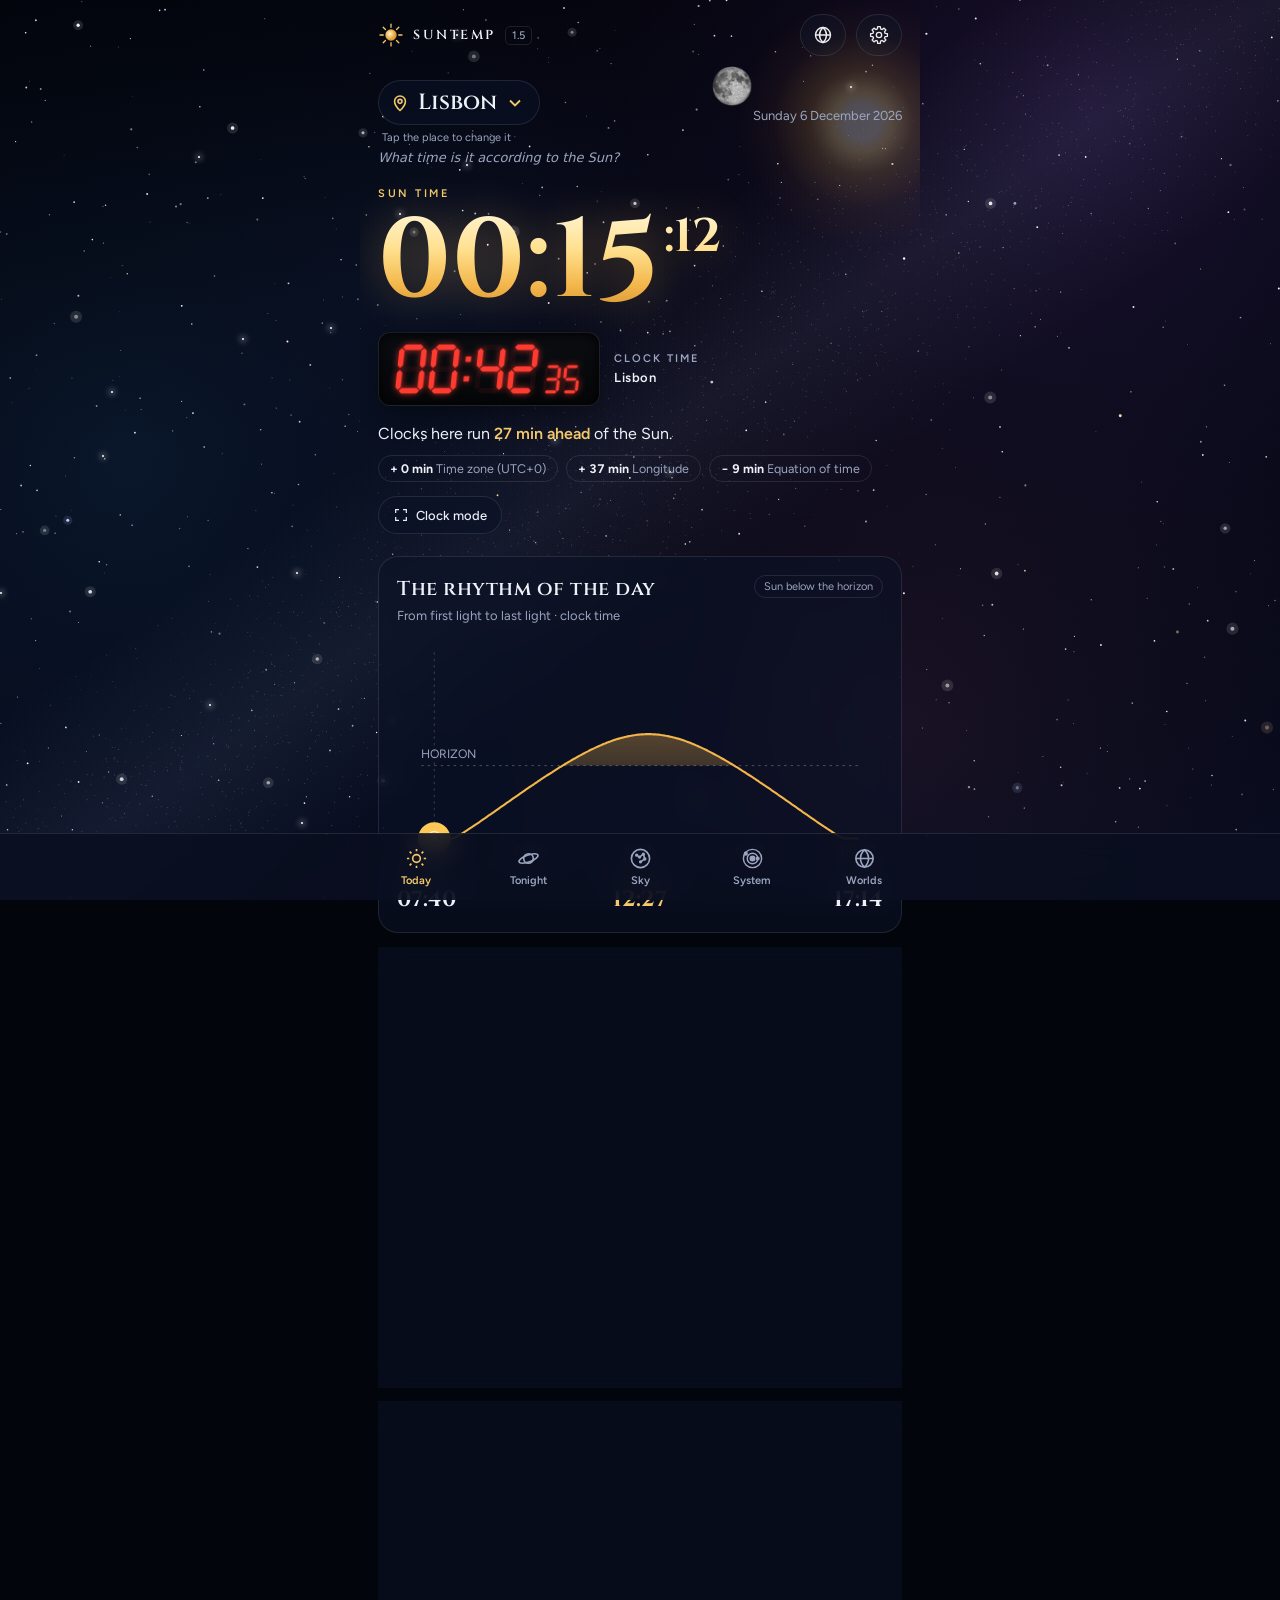
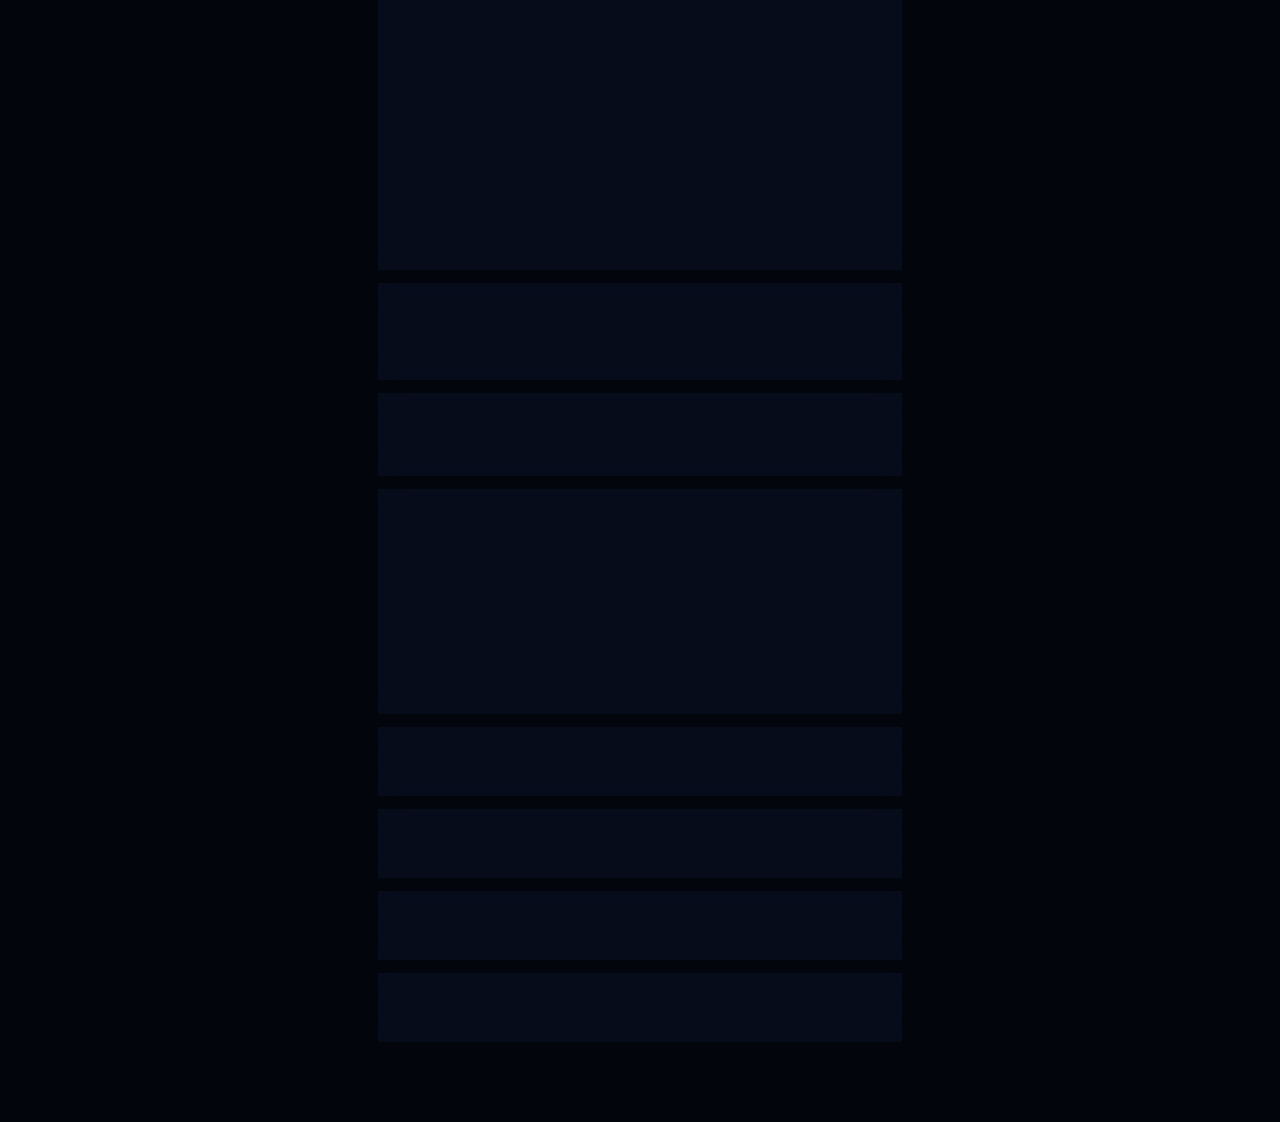
==== commit 9155178a: "Add files via upload" ====
--- a/index.html
+++ b/index.html
@@ -43,7 +43,7 @@
 .top{display:flex;align-items:center;gap:10px;padding:14px 0 6px}
 .brand{display:flex;align-items:center;gap:9px;font:600 13px var(--serif);letter-spacing:2.5px;color:var(--ink);text-decoration:none;margin-right:auto}
 .brand .sunmark{width:26px;height:26px}
-.brand small{font:500 10px var(--sans);letter-spacing:0;border:1px solid var(--line);padding:2px 6px;border-radius:5px;color:var(--soft)}
+.brand small{font:500 11px var(--sans);letter-spacing:0;border:1px solid var(--line);padding:2px 6px;border-radius:5px;color:var(--soft)}
 .iconbtn{display:inline-flex;align-items:center;justify-content:center;gap:6px;min-width:42px;height:42px;padding:0 12px;border-radius:999px;border:1px solid var(--line);background:var(--card);color:var(--ink);cursor:pointer;-webkit-backdrop-filter:blur(8px);backdrop-filter:blur(8px);font:600 12px var(--sans)}
 .iconbtn svg{width:20px;height:20px}
 .iconbtn.active{border-color:var(--gold);color:var(--gold)}
@@ -96,7 +96,7 @@
 .card-top{display:flex;justify-content:space-between;align-items:flex-start;gap:10px}
 .pill{font-size:11px;border:1px solid var(--line);padding:4px 9px;border-radius:999px;color:var(--soft);white-space:nowrap}
 .arc{display:block;width:100%;height:auto;margin:10px 0 2px;overflow:visible}
-.arc text{font:10px var(--sans);fill:var(--soft)}
+.arc text{font:15px var(--sans);fill:var(--soft)}
 .pulse{animation:pulse 2.6s ease-in-out infinite;transform-box:fill-box;transform-origin:center}
 @keyframes pulse{0%,100%{opacity:.18;transform:scale(1)}50%{opacity:.45;transform:scale(1.35)}}
 .events{display:grid;grid-template-columns:repeat(3,1fr);gap:8px;margin-top:6px}
@@ -119,7 +119,7 @@
 body[data-theme="claro"] .inputs input,body[data-theme="claro"] .field input,body[data-theme="claro"] .field select{background:#fff}
 .btn{min-height:42px;border:0;border-radius:10px;padding:9px 16px;background:var(--gold);color:#1b1305;font:700 13px var(--sans);cursor:pointer}
 input[type=range]{width:100%;margin:18px 0 4px;accent-color:var(--gold)}
-.range-scale{display:flex;justify-content:space-between;font-size:10px;color:var(--soft)}
+.range-scale{display:flex;justify-content:space-between;font-size:11px;color:var(--soft)}
 .status{display:flex;align-items:center;gap:8px;font-size:12px;color:var(--soft)}
 .dot{width:7px;height:7px;border-radius:50%;background:#3ddc84;box-shadow:0 0 8px #3ddc84}
 .status.paused .dot{background:var(--gold);box-shadow:0 0 8px var(--gold)}
@@ -179,7 +179,7 @@
 .world-main b{font:600 17px var(--serif)}
 .world-main .muted{font-size:12px}
 .world-time{text-align:right;font:700 20px var(--serif);color:var(--gold);font-variant-numeric:lining-nums tabular-nums}
-.world-time small{display:block;font:400 10px var(--sans);color:var(--soft);letter-spacing:.5px}
+.world-time small{display:block;font:400 11px var(--sans);color:var(--soft);letter-spacing:.5px}
 .compare{width:100%;border-collapse:collapse;font-size:13px}
 .compare th{font:600 11px var(--sans);letter-spacing:1px;text-transform:uppercase;color:var(--soft);text-align:left;padding:8px 6px;border-bottom:1px solid var(--line)}
 .compare td{padding:10px 6px;border-bottom:1px solid var(--line);vertical-align:top;font-variant-numeric:tabular-nums}
@@ -195,7 +195,7 @@
 /* Navegação inferior */
 .nav{position:fixed;left:0;right:0;bottom:0;z-index:20;background:var(--card-strong);border-top:1px solid var(--line);-webkit-backdrop-filter:blur(14px);backdrop-filter:blur(14px);padding-bottom:env(safe-area-inset-bottom,0px)}
 .nav-in{max-width:560px;margin:0 auto;display:grid;grid-template-columns:repeat(5,1fr);height:var(--nav-h)}
-.nav button{background:none;border:0;color:var(--soft);display:flex;flex-direction:column;align-items:center;justify-content:center;gap:4px;font:600 10.5px var(--sans);cursor:pointer;padding:0 2px}
+.nav button{background:none;border:0;color:var(--soft);display:flex;flex-direction:column;align-items:center;justify-content:center;gap:4px;font:600 11px var(--sans);cursor:pointer;padding:0 2px}
 .nav button svg{width:23px;height:23px}
 .nav button[aria-current="page"]{color:var(--gold)}
 
@@ -207,7 +207,7 @@
 .sheet-head{display:flex;justify-content:space-between;align-items:center;gap:12px;margin-bottom:6px}
 .sheet-head h2{font:600 22px var(--serif);margin:0}
 .sheet fieldset{border:0;padding:0;margin:18px 0 0}
-.sheet legend{font:600 10px var(--sans);letter-spacing:2px;text-transform:uppercase;color:var(--soft);margin-bottom:9px}
+.sheet legend{font:600 11px var(--sans);letter-spacing:2px;text-transform:uppercase;color:var(--soft);margin-bottom:9px}
 .opts{display:flex;flex-wrap:wrap;gap:8px}
 .opt{display:inline-flex;align-items:center;gap:8px;border:1px solid var(--line);background:transparent;color:inherit;border-radius:999px;padding:8px 14px;min-height:40px;font:500 13px var(--sans);cursor:pointer}
 .opt[aria-pressed="true"]{background:var(--ink);color:var(--bg);border-color:var(--ink)}
@@ -232,14 +232,14 @@
 .place-item.cur b{color:var(--gold)}
 .place-item.gps b{color:var(--gold)}
 .place-time{font-variant-numeric:tabular-nums;color:var(--soft);font-size:13px;flex:none}
-.place-head{font:600 10px var(--sans);letter-spacing:2px;text-transform:uppercase;color:var(--soft);margin:18px 0 2px}
+.place-head{font:600 11px var(--sans);letter-spacing:2px;text-transform:uppercase;color:var(--soft);margin:18px 0 2px}
 /* 0.6: temperatura típica */
 .temp-top{display:grid;grid-template-columns:repeat(3,1fr);gap:10px;margin-top:12px}
 .temp-top b{display:block;font:700 20px var(--serif);font-variant-numeric:lining-nums tabular-nums}
 .temp-top .big b{font-size:26px;color:var(--gold)}
 .temp-top span{display:block;font-size:11.5px;color:var(--soft);margin-top:3px}
 .temp-chart{display:block;width:100%;height:auto;margin:10px 0 2px;overflow:visible;color:var(--ink)}
-.temp-chart text{font:10px var(--sans);fill:var(--soft)}
+.temp-chart text{font:17px var(--sans);fill:var(--soft)}
 details.card>summary .sumt{display:inline;font-size:14px;color:var(--ink);margin:0}
 /* 0.7 */
 .planet-dot.photo{box-shadow:none;border-radius:0;background-color:transparent}
@@ -254,12 +254,12 @@
 .planet-dot.p-saturno{transform:scale(1.55)}
 .compare{font-size:12px}
 .compare td,.compare th{white-space:nowrap}
-.compare th{font-size:10px;letter-spacing:.5px;padding:6px 3px}
+.compare th{font-size:11px;letter-spacing:.5px;padding:6px 3px}
 .compare td{padding:7px 3px}
 .compare td:first-child{padding-left:0}
 .compare td:last-child,.compare th:last-child{text-align:right;padding-right:0}
 .compare td[colspan]{white-space:normal;text-align:left;font-weight:400}
-@media(max-width:380px){.compare{font-size:11px}.compare th{font-size:9px}.card:has(.compare){padding:14px}}
+@media(max-width:380px){.compare{font-size:11px}.compare th{font-size:11px}.card:has(.compare){padding:14px}}
 /* 0.8.1: pesquisa de locais no topo do ecrã, para o teclado não a tapar */
 dialog#placeSheet{margin:0 auto auto;border-radius:0 0 22px 22px;max-height:100dvh;height:100dvh}
 #placeSheet .sheet-inner{max-height:100dvh;height:100%;display:flex;flex-direction:column;padding-top:calc(14px + env(safe-area-inset-top,0px))}
@@ -273,9 +273,23 @@
 /* 1.4: UV típico */
 .uv-top .big b{color:var(--uvc,#f3c969)}
 .uv-scale{display:flex;gap:4px;margin-top:4px}
-.uv-scale span{flex:1;font-size:10px;text-align:center;padding:3px 2px;border-radius:6px;color:#0b1026;font-weight:600;white-space:nowrap;overflow:hidden;text-overflow:ellipsis}
-.uv-scale span{white-space:normal;line-height:1.15;font-size:9.5px;display:flex;align-items:center;justify-content:center;min-height:22px;padding:2px 3px}
+.uv-scale span{flex:1;font-size:11px;text-align:center;padding:3px 2px;border-radius:6px;color:#0b1026;font-weight:600;white-space:nowrap;overflow:hidden;text-overflow:ellipsis}
+.uv-scale span{white-space:normal;line-height:1.15;font-size:11px;display:flex;align-items:center;justify-content:center;min-height:22px;padding:2px 3px}
 .uv-scale span{hyphens:auto;-webkit-hyphens:auto;overflow-wrap:anywhere}
+
+/* 1.5: decomposição da diferença, frase de posicionamento, "Como calculamos", toque de 48 dp */
+.breakdown{display:flex;flex-wrap:wrap;gap:6px 8px;margin:8px 0 0;font-size:12.5px;color:var(--soft)}
+.breakdown span{border:1px solid var(--line);border-radius:999px;padding:5px 11px;white-space:nowrap}
+.breakdown b{color:var(--ink);font-variant-numeric:tabular-nums}
+.tagline{margin:6px 0 0;font:italic 500 13px var(--sans);color:var(--soft)}
+details.method{margin:14px 0 6px;border:1px solid var(--line);border-radius:14px;padding:0 14px}
+details.method summary{cursor:pointer;min-height:48px;display:flex;align-items:center;font:600 15px var(--sans)}
+.method-body p{font-size:13.5px;line-height:1.55;color:var(--soft);margin:0 0 12px}
+.method-body b{color:var(--ink)}
+.btn,.linkbtn,select,input[type=date],input[type=time],.tabs button,nav button{min-height:48px}
+input[type=range]{height:48px;margin:10px 0 0}
+input[type=range]::-webkit-slider-thumb{width:28px;height:28px}
+.uv-scale span{font-size:11px}
 </style>
 </head>
 <body data-theme="espaco" data-lcd="vermelho">
@@ -283,7 +297,7 @@
 <div class="twinkles" id="twinkles" aria-hidden="true"></div>
 <div class="wrap">
 <header class="top">
-  <a href="#" class="brand" id="brand"><svg class="sunmark" viewBox="0 0 32 32" aria-hidden="true"><defs><radialGradient id="bm" cx="40%" cy="40%"><stop offset="0" stop-color="#fff3c4"/><stop offset="1" stop-color="#e29a2e"/></radialGradient></defs><circle cx="16" cy="16" r="7" fill="url(#bm)"/><g stroke="#f3c969" stroke-width="1.6" stroke-linecap="round"><path d="M16 2.5v4M16 25.5v4M2.5 16h4M25.5 16h4M6.4 6.4l2.8 2.8M22.8 22.8l2.8 2.8M6.4 25.6l2.8-2.8M22.8 9.2l2.8-2.8"/></g></svg><span data-i18n="appName">SUNTEMP</span> <small>1.4</small></a>
+  <a href="#" class="brand" id="brand"><svg class="sunmark" viewBox="0 0 32 32" aria-hidden="true"><defs><radialGradient id="bm" cx="40%" cy="40%"><stop offset="0" stop-color="#fff3c4"/><stop offset="1" stop-color="#e29a2e"/></radialGradient></defs><circle cx="16" cy="16" r="7" fill="url(#bm)"/><g stroke="#f3c969" stroke-width="1.6" stroke-linecap="round"><path d="M16 2.5v4M16 25.5v4M2.5 16h4M25.5 16h4M6.4 6.4l2.8 2.8M22.8 22.8l2.8 2.8M6.4 25.6l2.8-2.8M22.8 9.2l2.8-2.8"/></g></svg><span data-i18n="appName">SUNTEMP</span> <small>1.5</small></a>
   <button class="iconbtn" id="worldBtn" type="button" data-i18n-aria="worldBtn" aria-haspopup="dialog"><svg viewBox="0 0 24 24" fill="none" stroke="currentColor" stroke-width="1.7"><circle cx="12" cy="12" r="9"/><path d="M3 12h18M12 3c2.8 2.6 4.2 5.6 4.2 9s-1.4 6.4-4.2 9c-2.8-2.6-4.2-5.6-4.2-9S9.2 5.6 12 3z"/></svg></button>
   <button class="iconbtn" id="settingsBtn" type="button" data-i18n-aria="settingsBtn" aria-haspopup="dialog"><svg viewBox="0 0 24 24" fill="none" stroke="currentColor" stroke-width="1.6" stroke-linejoin="round"><path d="M10.08,4.65 L10.44,1.92 L13.56,1.92 L13.92,4.65 L15.84,5.44 L18.03,3.77 L20.23,5.97 L18.56,8.16 L19.35,10.08 L22.08,10.44 L22.08,13.56 L19.35,13.92 L18.56,15.84 L20.23,18.03 L18.03,20.23 L15.84,18.56 L13.92,19.35 L13.56,22.08 L10.44,22.08 L10.08,19.35 L8.16,18.56 L5.97,20.23 L3.77,18.03 L5.44,15.84 L4.65,13.92 L1.92,13.56 L1.92,10.44 L4.65,10.08 L5.44,8.16 L3.77,5.97 L5.97,3.77 L8.16,5.44Z"/><circle cx="12" cy="12" r="3.2"/></svg></button>
 </header>
@@ -296,6 +310,7 @@
     <div id="earthHead">
       <div class="place"><button class="loc-pill" id="locBtn" type="button" aria-haspopup="dialog"><svg class="pin" viewBox="0 0 24 24" fill="none" stroke="currentColor" stroke-width="1.9" aria-hidden="true"><path d="M12 21s-6.5-5.6-6.5-11a6.5 6.5 0 0 1 13 0c0 5.4-6.5 11-6.5 11z"/><circle cx="12" cy="10" r="2.4"/></svg><span id="locName">Lisboa</span><svg class="chev" viewBox="0 0 24 24" fill="none" stroke="currentColor" stroke-width="2.2" aria-hidden="true"><path d="M6 9l6 6 6-6"/></svg></button><div class="date" id="date"></div></div>
       <div class="loc-hint" data-i18n="locHint"></div>
+      <p class="tagline" data-i18n="tagline"></p>
       <div class="muted" id="note" role="status" hidden></div>
     </div>
     <div id="worldHead" hidden><h1 class="world-title" id="worldTitle"></h1><div class="world-site" id="worldSite"></div></div>
@@ -304,6 +319,7 @@
     <div class="solar" id="solar">--:--</div>
     <div class="lcd-block"><div class="lcd" id="lcd" data-i18n-aria="legal"></div><div class="lcd-label"><span data-i18n="legal"></span><b id="lcdPlace"></b></div></div>
     <p class="sentence" id="sentence"></p>
+    <p class="breakdown" id="breakdown"></p>
     <div class="hero-actions">
       <button class="chipbtn" id="clockModeBtn" type="button"><svg viewBox="0 0 24 24" fill="none" stroke="currentColor" stroke-width="1.8"><path d="M4 9V4h5M20 9V4h-5M4 15v5h5M20 15v5h-5"/></svg><span data-i18n="clockMode"></span></button>
       <button class="chipbtn" id="backEarthBtn" type="button" hidden data-i18n="backEarth"></button>
@@ -411,6 +427,7 @@
 <dialog class="sheet" id="settings"><div class="sheet-inner">
   <div class="sheet-head"><h2 data-i18n="settingsBtn"></h2><button class="btn" type="button" data-close data-i18n="close"></button></div>
   <div id="settingsBody"></div>
+  <details class="method"><summary data-i18n="methodTitle"></summary><div class="method-body" data-i18n-html="methodText"></div></details>
   <button class="linkbtn" type="button" id="settingsReset" data-i18n="reset"></button>
   <p class="muted" data-i18n="credits"></p>
 </div></dialog>
@@ -6349,16 +6366,16 @@
 <script>
 // Hora do Sol — textos nos 10 idiomas mais falados. Traduções a rever por falantes nativos antes do lançamento.
 const I18N = {
-"en":{"uvTitle":"Typical UV index","uvSub":"Across a typical day at this time of year, following the Sun","uvNow":"Now","uvMax":"Peak","uvProt":"Sun protection","uvProtNone":"Not needed","uvCat0":"Low","uvCat1":"Moderate","uvCat2":"High","uvCat3":"Very high","uvCat4":"Extreme","uvPeak":"UV peaks at <b>solar noon</b>, at <b>{t}</b> (index {v}) — not at clock noon.","uvSource":"Estimate for a typical day: Sun height, typical ozone and the month’s average cloud cover (NASA POWER). Real UV changes with each day’s weather.","tempEst":"Approximate estimate: there is no weather station nearby, so these values come from a global model (NASA POWER, 1991–2020) adjusted with nearby stations. They may differ by 1–3 °C.","locale":"en-GB","appName":"SUNTEMP","worldBtn":"Change world","settingsBtn":"Appearance","locHint":"Tap the place to change it","solarLabel":"Sun time","solarLabelWorld":"Sun time on {w}","legal":"Clock time","legalEarth":"on Earth · {p}","clockMode":"Clock mode","backEarth":"← Back to Earth","clockExit":"Tap the screen to exit","sentenceAhead":"Clocks here run <strong>{d} ahead</strong> of the Sun.","sentenceBehind":"Clocks here run <strong>{d} behind</strong> the Sun.","sentenceEqual":"Right now, the clock and the Sun practically agree.","arcTitle":"The rhythm of the day","arcSub":"From first light to last light · clock time","arcTitleWorld":"The day on {w}","arcSubWorld":"Local hours: each “hour” lasts {h} Earth time","horizon":"HORIZON","sunUp":"Sun above the horizon","sunDown":"Sun below the horizon","rise":"↗ Sunrise","noon":"☀ Solar noon","set":"↘ Sunset","alwaysDay":"always day","alwaysNight":"always night","dayLen":"Day length","vsYesterday":"{d} vs. yesterday","toRise":"Until sunrise","sinceSet":"Since sunset","lightPast":"Daylight so far","lightLeft":"Daylight left","wDaylight":"Daylight, in local hours","wToSet":"Until sunset (Earth time)","wToRise":"Until sunrise (Earth time)","wHour":"Length of one local hour","nowOnMars":"Now on Mars","jezero":"Jezero Crater","solPerse":"Perseverance sol {n}","explore":"Explore time","live":"Live","exploring":"Exploring another moment","date":"Date","legalTime":"Clock time","now":"↺ Now","noteTwice":"This time happens twice; showing the first.","noteGap":"This time does not exist because of the clock change; showing the next one.","tempTitle":"Typical temperature","tempSub":"The normal for this day, across Sun time","tempNow":"Typical right now","tempMin":"Typical low","tempMax":"Typical high","tempPeak":"The typical heat peak is at <strong>{t}</strong>, about {d} after solar noon.","tempSource":"Normals {s}. Curve built from sunrise and solar noon.","tempNone":"Typical temperatures for {p} are not available yet. They will come in a future version.","whyTitle":"Why don’t the clocks match?","whySub":"Time zone, longitude and orbit","whyLede":"Clock time follows the time zone; Sun time follows the Sun in this place’s sky.","tz":"Time zone","summer":", summer time","longitude":"Longitude","lonWest":"{v}° west of Greenwich, 4 min per degree","lonEast":"{v}° east of Greenwich, 4 min per degree","eot":"Equation of time","eotRow":"the true Sun is {v} min {s} the mean Sun","ahead":"ahead of","behind":"behind","total":"Total difference","eotLede":"Over the year, the true Sun runs up to about 16 minutes ahead of or behind a regular “mean” Sun. Today it is {v} min {s} it.","sunFast":"Sun ahead","sunSlow":"Sun behind","months":"J F M A M J J A S O N D","lightTitle":"Moments of light","lightSub":"Twilights, golden hour and blue hour","astroStart":"Astronomical twilight begins","nautStart":"Nautical twilight begins","firstLight":"First light<small>civil twilight begins</small>","blueHour":"Blue hour","goldenHour":"Golden hour","sunrise":"Sunrise","solarNoon":"Solar noon<small>maximum height {a}°</small>","sunset":"Sunset","civilEnd":"Civil twilight ends","nautEnd":"Nautical twilight ends","astroEnd":"Astronomical twilight ends","nowRow":"Now","chosenRow":"Chosen moment","sunPosRow":"Sun at {a}° altitude, azimuth {z}° ({c})","moonTitle":"The Moon","moonSub":"Phase, position and next milestones","moonIllum":"{p}% illuminated, {d} days old","moonRise":"Moonrise","moonSet":"Moonset","noRise":"no moonrise this day","noSet":"no moonset this day","posNow":"Position now","posChosen":"Position at chosen moment","altDir":"{a}° altitude, {c}","belowHorizon":"below the horizon","nextFull":"Next full moon","nextNew":"Next new moon","distEarth":"Distance from Earth","dialTitle":"The sundial","dialSub":"Reading the shadow","dialLede":"Horizontal dial facing north, with hour lines calculated for the latitude.","motto":"I count only the sunny hours","thisWorld":"This world","wDayLen":"Solar day length","wYear":"Year length","wYearVal":"{d} Earth days","wYears":" ({y} years)","wDaysYear":"Solar days per year","wSunAlt":"Sun altitude now","wLat":"Site latitude","wSeason":"Northern hemisphere season","seasons":"spring|summer|autumn|winter","wDaySentence":"A day here lasts <strong>{d}</strong> of Earth time.","wSolSentence":" Today is <strong>sol {n}</strong> of the Perseverance mission.","navToday":"Today","navPlanets":"Planets","navSky":"Sky","navSystem":"System","navWorlds":"Worlds","tonight":"Tonight","planetsTitle":"Visible planets","nightInfo":"{p} · night of {w} · dark sky from {a} to {b}","noDark":"On this date, in {p}, the sky never gets dark (Sun always above −6°).","visible":"Visible","notVisible":"Not visible","needScope":"Needs a telescope","visFrom":"Visible from <b>{a}</b> to <b>{b}</b>.","eveningStar":" It is the “evening star”.","morningStar":" It is the “morning star”.","bestAt":"Best at {t}: {a}° high, towards the {c}.","brightness":"Brightness: {b} (magnitude {m})","tooClose":"Too close to the Sun to be seen.","tooLow":"Does not rise high enough during the night.","bright":"extremely bright|very bright|bright|easy to see|faint|binoculars or a very dark sky needed|telescope only","magNote":"Brightness in magnitude: the lower the number, the brighter. Below 6 it can be seen with the naked eye in a dark sky.","skyEyebrow":"Sky map","skyNow":"The sky now","skyAt":"The sky at {t}","skyHelp":"Hold the phone above your head with the top of the screen facing north. The centre is the point straight above you.","skyDay":"It is daytime (or twilight): the Sun outshines almost everything, but the planets are there.","skyNote":"Change the date and time in Today → Explore time to see the sky at another moment.","cardinals":"N NE E SE S SW W NW","sysEyebrow":"Solar system today","sysTitle":"Where each planet is","sysLede":"Top view of the Solar System, with the planets at their real positions on this date. Distances are compressed so they all fit.","distTitle":"Distance from Earth","lightTakes":"light takes {d}","millionKm":"{v} million km","worldsEyebrow":"Worlds","worldsTitle":"What if we lived on another world?","worldsLede":"What time it is by the Sun on each world, how long a day and a year last there. Tap a world to see it in Today.","sunTimeUpper":"SUN TIME","sideBySide":"Side by side","colWorld":"World","colDay":"Solar day","colYear":"Year","colPerYear":"Days per year","days":"{v} days","years":"{v} years","moonYear":"365 days*","compareNote":"* The Moon travels around the Sun with the Earth. Mercury has less than one day per year: a day there lasts two years.","routineTitle":"Your day on another planet","routineLede":"Enter your day on Earth, in clock time. The app works out the matching Sun time here and carries the same solar rhythm to another world.","world":"World","routine":"Wake up|Breakfast|Lunch|Afternoon snack|Dinner|Bedtime","routineIntro":"On Earth you wake up at <b>{l}</b> (clock time), which is <b>{s}</b> by the Sun in {p}. On {w}, keeping the same rhythm relative to the Sun:","routineHour":"1 hour on {w} = {d} of Earth time","routineSince":"{a} on {w} after waking = {b}","routineEnd":"You would be awake for {a} and each of your days would last {d}. The next “wake-up” at {s} is {n} ({p} time).","earthDays":"{v} Earth days","earthTime":"{v} of Earth time","pickWorld":"Choose a world","pickWorldLede":"What time it is by the Sun on each world, right now.","close":"Close","reset":"Reset to defaults","searchTitle":"Choose a place","searchPh":"Search city or country","myLocation":"My location","recent":"Recent","allPlaces":"All places","noResults":"No places found.","gettingLoc":"Getting your location…","locFail":"Could not get your location. Choose a place from the list.","noGeo":"This browser cannot provide your location.","here":"Here","capital":"capital","optTheme":"Theme","optSpace":"Space","optLight":"Light","optLcd":"Clock display colour","lcdNames":"Red|Amber|Green|Blue","optSize":"Number size","sizes":"Normal|Large|Extra large","optSecs":"Seconds","show":"Show","hide":"Hide","optDial":"Dial at the top (on Earth)","dials":"None|Sundial|24-hour dial","optNum":"Sundial numerals","nums":"Roman|Arabic","optLang":"Language","langAuto":"Automatic","dial24Sun":"Sun","dial24Clock":"Clock (clock time)","daysWord":"days","andWord":"and","lightSec":"{v} s","kmWord":"km","compass":"north|north-northeast|northeast|east-northeast|east|east-southeast|southeast|south-southeast|south|south-southwest|southwest|west-southwest|west|west-northwest|northwest|north-northwest","compassS":"N|NNE|NE|ENE|E|ESE|SE|SSE|S|SSW|SW|WSW|W|WNW|NW|NNW","phases":"New moon|Waxing crescent|First quarter|Waxing gibbous|Full moon|Waning gibbous|Last quarter|Waning crescent","planets":"Mercury|Venus|Earth|Mars|Jupiter|Saturn|Uranus|Neptune|Moon","sites":"|Caloris Basin|Maxwell Montes|Sea of Tranquillity (Apollo 11)|Jezero Crater|Cloud tops, near the equator","facts":"Our reference planet: a mean solar day of 24 hours.|A solar day lasts two Mercury years.|It spins backwards: the Sun rises in the west and sets in the east.|A lunar day lasts about a month: two weeks of light, two of night.|A Martian sol is only 39 minutes longer than an Earth day.|The shortest day in the Solar System: under 10 hours.|A year lasts almost 30 Earth years.|It spins on its side: each pole gets 42 years of day and 42 years of night.|Since its discovery in 1846 it has completed only one orbit of the Sun (in 2011).","exploreBanner":"You are viewing another moment: {t}","backNow":"Back to now","credits":"Planet images: NASA/JPL · GeoNames (CC BY 4.0) · IPMA · NOAA · NASA POWER"},
-"zh":{"uvTitle":"典型紫外线指数","uvSub":"本季节典型一天中随太阳变化的紫外线","uvNow":"现在","uvMax":"最高","uvProt":"防晒时段","uvProtNone":"无需防晒","uvCat0":"低","uvCat1":"中等","uvCat2":"高","uvCat3":"很高","uvCat4":"极高","uvPeak":"紫外线在<b>太阳正午</b>最强，即 <b>{t}</b>（指数 {v}），而不是钟表上的正午。","uvSource":"典型一天的估算：太阳高度、典型臭氧量及当月平均云量（NASA POWER）。实际紫外线随每天天气而变化。","tempEst":"近似估算：附近没有气象站，数值来自全球模型（NASA POWER，1991–2020），并参考邻近气象站进行了校正，可能相差 1–3 °C。","locale":"zh-CN","appName":"SUNTEMP","worldBtn":"切换世界","settingsBtn":"设置","locHint":"点按地点即可更换","solarLabel":"太阳时","solarLabelWorld":"{w}的太阳时","legal":"标准时间","legalEarth":"地球 · {p}","clockMode":"时钟模式","backEarth":"← 返回地球","clockExit":"点按屏幕退出","sentenceAhead":"这里的时钟比太阳<strong>快 {d}</strong>。","sentenceBehind":"这里的时钟比太阳<strong>慢 {d}</strong>。","sentenceEqual":"此刻，时钟与太阳几乎一致。","arcTitle":"一天的节奏","arcSub":"从第一缕阳光到最后一丝光亮 · 标准时间","arcTitleWorld":"{w}上的一天","arcSubWorld":"当地时间：每个“小时”相当于地球时间 {h}","horizon":"地平线","sunUp":"太阳在地平线以上","sunDown":"太阳在地平线以下","rise":"↗ 日出","noon":"☀ 太阳正午","set":"↘ 日落","alwaysDay":"全天白昼","alwaysNight":"全天黑夜","dayLen":"白昼时长","vsYesterday":"比昨天 {d}","toRise":"距离日出","sinceSet":"日落以来","lightPast":"已过的白昼","lightLeft":"剩余的白昼","wDaylight":"白昼时长（当地小时）","wToSet":"距离日落（地球时间）","wToRise":"距离日出（地球时间）","wHour":"一个当地小时的时长","nowOnMars":"此刻的火星","jezero":"杰泽罗陨石坑","solPerse":"毅力号第 {n} 个火星日","explore":"探索时间","live":"实时","exploring":"正在查看其他时刻","date":"日期","legalTime":"标准时间","now":"↺ 现在","noteTwice":"这个时间出现两次；显示第一次。","noteGap":"因调整时钟，这个时间不存在；显示下一个时间。","tempTitle":"典型气温","tempSub":"这一天的常年平均气温，随太阳时变化","tempNow":"此刻典型气温","tempMin":"典型最低","tempMax":"典型最高","tempPeak":"典型最热时刻在 <strong>{t}</strong>，约为太阳正午后 {d}。","tempSource":"气候标准值 {s}。曲线根据日出和太阳正午计算。","tempNone":"{p} 暂无典型气温数据，将在后续版本中加入。","whyTitle":"为什么时钟对不上？","whySub":"时区、经度与轨道","whyLede":"标准时间跟随时区；太阳时跟随此地天空中的太阳。","tz":"时区","summer":"，夏令时","longitude":"经度","lonWest":"格林尼治以西 {v}°，每度 4 分钟","lonEast":"格林尼治以东 {v}°，每度 4 分钟","eot":"时差（均时差）","eotRow":"真太阳比平太阳{s} {v} 分钟","ahead":"快","behind":"慢","total":"总差值","eotLede":"一年中，真太阳比均匀运行的“平太阳”最多快或慢约 16 分钟。今天{s} {v} 分钟。","sunFast":"太阳偏快","sunSlow":"太阳偏慢","months":"1 2 3 4 5 6 7 8 9 10 11 12","lightTitle":"光的时刻","lightSub":"晨昏蒙影、金色时刻和蓝色时刻","astroStart":"天文晨光开始","nautStart":"航海晨光开始","firstLight":"第一缕光<small>民用晨光开始</small>","blueHour":"蓝色时刻","goldenHour":"金色时刻","sunrise":"日出","solarNoon":"太阳正午<small>最大高度 {a}°</small>","sunset":"日落","civilEnd":"民用昏影结束","nautEnd":"航海昏影结束","astroEnd":"天文昏影结束","nowRow":"现在","chosenRow":"所选时刻","sunPosRow":"太阳高度 {a}°，方位角 {z}°（{c}）","moonTitle":"月亮","moonSub":"月相、位置和即将到来的时刻","moonIllum":"被照亮 {p}%，月龄 {d} 天","moonRise":"月出","moonSet":"月落","noRise":"当天无月出","noSet":"当天无月落","posNow":"当前位置","posChosen":"所选时刻的位置","altDir":"高度 {a}°，{c}","belowHorizon":"在地平线以下","nextFull":"下次满月","nextNew":"下次新月","distEarth":"与地球的距离","dialTitle":"日晷","dialSub":"读取影子","dialLede":"朝北的水平日晷，时线按本地纬度计算。","motto":"我只记录阳光的时辰","thisWorld":"这个世界","wDayLen":"太阳日时长","wYear":"一年的时长","wYearVal":"{d} 个地球日","wYears":"（{y} 年）","wDaysYear":"每年的太阳日数","wSunAlt":"当前太阳高度","wLat":"地点纬度","wSeason":"北半球季节","seasons":"春季|夏季|秋季|冬季","wDaySentence":"这里的一天相当于地球时间 <strong>{d}</strong>。","wSolSentence":"今天是毅力号任务的<strong>第 {n} 个火星日</strong>。","navToday":"今天","navPlanets":"行星","navSky":"星空","navSystem":"太阳系","navWorlds":"世界","tonight":"今晚","planetsTitle":"可见行星","nightInfo":"{p} · {w}夜间 · 天黑时段 {a}–{b}","noDark":"在这一天，{p} 的天空不会完全变黑（太阳始终高于 −6°）。","visible":"可见","notVisible":"不可见","needScope":"需要望远镜","visFrom":"可见时段 <b>{a}</b>–<b>{b}</b>。","eveningStar":"它是“昏星”。","morningStar":"它是“晨星”。","bestAt":"最佳时刻 {t}：高度 {a}°，方向 {c}。","brightness":"亮度：{b}（星等 {m}）","tooClose":"离太阳太近，无法看到。","tooLow":"夜间升得不够高。","bright":"极其明亮|非常明亮|明亮|容易看到|暗淡|需要双筒望远镜或非常暗的天空|只能用望远镜","magNote":"亮度以星等表示：数值越小越亮。在黑暗的天空下，低于 6 等可用肉眼看到。","skyEyebrow":"星图","skyNow":"此刻的星空","skyAt":"{t} 的星空","skyHelp":"将手机举过头顶，屏幕顶部朝北。中心就是你正上方的天顶。","skyDay":"现在是白天（或晨昏）：太阳几乎掩盖了一切，但行星依然在那里。","skyNote":"在“今天 → 探索时间”中更改日期和时间，即可查看其他时刻的星空。","cardinals":"北 东北 东 东南 南 西南 西 西北","sysEyebrow":"今天的太阳系","sysTitle":"每颗行星在哪里","sysLede":"从上方俯瞰太阳系，行星处于这一天的真实位置。距离经过压缩，以便全部显示。","distTitle":"与地球的距离","lightTakes":"光需要 {d}","millionKm":"{v} 百万公里","worldsEyebrow":"世界","worldsTitle":"如果我们生活在另一个世界？","worldsLede":"每个世界的太阳时，以及那里的一天和一年有多长。点按一个世界，在“今天”中查看。","sunTimeUpper":"太阳时","sideBySide":"对比","colWorld":"世界","colDay":"太阳日","colYear":"年","colPerYear":"每年天数","days":"{v} 天","years":"{v} 年","moonYear":"365 天*","compareNote":"* 月亮随地球一起绕太阳运行。水星一年不到一天：那里的一天长达两年。","routineTitle":"你在另一颗行星上的一天","routineLede":"输入你在地球上的作息（标准时间）。应用会算出此地对应的太阳时，并把同样的太阳节奏带到另一个世界。","world":"世界","routine":"起床|早餐|午餐|下午茶|晚餐|睡觉","routineIntro":"在地球上你 <b>{l}</b> 起床（标准时间），即 {p} 太阳时 <b>{s}</b>。在{w}上，保持相对太阳的相同节奏：","routineHour":"{w}的 1 小时 = 地球时间 {d}","routineSince":"起床后{w}的 {a} = {b}","routineEnd":"你将保持清醒 {a}，每一天持续 {d}。{s}的下一次“起床”是 {n}（{p}时间）。","earthDays":"{v} 个地球日","earthTime":"地球时间 {v}","pickWorld":"选择一个世界","pickWorldLede":"此刻各个世界的太阳时。","close":"关闭","reset":"恢复默认设置","searchTitle":"选择地点","searchPh":"搜索城市或国家","myLocation":"我的位置","recent":"最近","allPlaces":"所有地点","noResults":"未找到地点。","gettingLoc":"正在获取位置…","locFail":"无法获取位置。请从列表中选择地点。","noGeo":"此浏览器无法提供位置。","here":"这里","capital":"首都","optTheme":"主题","optSpace":"太空","optLight":"浅色","optLcd":"标准时间显示屏颜色","lcdNames":"红色|琥珀色|绿色|蓝色","optSize":"数字大小","sizes":"正常|大|特大","optSecs":"秒","show":"显示","hide":"隐藏","optDial":"顶部表盘（地球）","dials":"无|日晷|24 小时表盘","optNum":"日晷数字","nums":"罗马数字|阿拉伯数字","optLang":"语言","langAuto":"自动","dial24Sun":"太阳","dial24Clock":"时钟（标准时间）","daysWord":"天","andWord":"又","lightSec":"{v} 秒","kmWord":"公里","compass":"北|北东北|东北|东东北|东|东东南|东南|南东南|南|南西南|西南|西西南|西|西西北|西北|北西北","compassS":"北|北东北|东北|东东北|东|东东南|东南|南东南|南|南西南|西南|西西南|西|西西北|西北|北西北","phases":"新月|蛾眉月|上弦月|盈凸月|满月|亏凸月|下弦月|残月","planets":"水星|金星|地球|火星|木星|土星|天王星|海王星|月球","sites":"|卡洛里斯盆地|麦克斯韦山脉|静海（阿波罗 11 号）|杰泽罗陨石坑|赤道附近的云顶","facts":"我们的参照行星：平均太阳日为 24 小时。|一个太阳日相当于两个水星年。|它反向自转：太阳从西边升起，从东边落下。|一个月球日约为一个月：两周白昼，两周黑夜。|火星日只比地球日长 39 分钟。|太阳系中最短的一天：不到 10 小时。|一年将近 30 个地球年。|它“躺着”自转：每个极点有 42 年白昼和 42 年黑夜。|自 1846 年被发现以来，它只绕太阳转了一圈（2011 年）。","exploreBanner":"你正在查看其他时刻：{t}","backNow":"回到现在","credits":"行星图片：NASA/JPL · GeoNames (CC BY 4.0) · IPMA · NOAA · NASA POWER"},
-"hi":{"uvTitle":"सामान्य यूवी सूचकांक","uvSub":"इस मौसम के एक सामान्य दिन में, सूर्य की लय के साथ","uvNow":"अभी","uvMax":"अधिकतम","uvProt":"धूप से बचाव","uvProtNone":"ज़रूरी नहीं","uvCat0":"कम","uvCat1":"मध्यम","uvCat2":"उच्च","uvCat3":"बहुत उच्च","uvCat4":"अत्यधिक","uvPeak":"यूवी <b>सौर दोपहर</b> में सबसे अधिक होता है, <b>{t}</b> बजे (सूचकांक {v}) — घड़ी की दोपहर में नहीं।","uvSource":"सामान्य दिन का अनुमान: सूर्य की ऊँचाई, सामान्य ओज़ोन और महीने के औसत बादल (NASA POWER)। वास्तविक यूवी हर दिन के मौसम के साथ बदलता है।","tempEst":"अनुमानित मान: पास में कोई मौसम केंद्र नहीं है, इसलिए ये मान एक वैश्विक मॉडल (NASA POWER, 1991–2020) से हैं, जिन्हें आसपास के केंद्रों से समायोजित किया गया है। इनमें 1–3 °C का अंतर हो सकता है।","locale":"hi-IN","appName":"SUNTEMP","worldBtn":"दुनिया बदलें","settingsBtn":"सेटिंग्स","locHint":"जगह बदलने के लिए उस पर टैप करें","solarLabel":"सूर्य समय","solarLabelWorld":"{w} पर सूर्य समय","legal":"मानक समय","legalEarth":"पृथ्वी पर · {p}","clockMode":"घड़ी मोड","backEarth":"← पृथ्वी पर लौटें","clockExit":"बाहर निकलने के लिए स्क्रीन टैप करें","sentenceAhead":"यहाँ घड़ी सूर्य से <strong>{d} आगे</strong> चलती है।","sentenceBehind":"यहाँ घड़ी सूर्य से <strong>{d} पीछे</strong> चलती है।","sentenceEqual":"इस समय घड़ी और सूर्य लगभग एक समान हैं।","arcTitle":"दिन की लय","arcSub":"पहली किरण से आख़िरी रोशनी तक · मानक समय","arcTitleWorld":"{w} पर दिन","arcSubWorld":"स्थानीय घंटे: हर “घंटा” पृथ्वी के {h} के बराबर","horizon":"क्षितिज","sunUp":"सूर्य क्षितिज के ऊपर","sunDown":"सूर्य क्षितिज के नीचे","rise":"↗ सूर्योदय","noon":"☀ सौर मध्याह्न","set":"↘ सूर्यास्त","alwaysDay":"हमेशा दिन","alwaysNight":"हमेशा रात","dayLen":"दिन की अवधि","vsYesterday":"कल की तुलना में {d}","toRise":"सूर्योदय तक","sinceSet":"सूर्यास्त के बाद से","lightPast":"बीता हुआ दिन","lightLeft":"बचा हुआ दिन","wDaylight":"दिन का उजाला, स्थानीय घंटों में","wToSet":"सूर्यास्त तक (पृथ्वी समय)","wToRise":"सूर्योदय तक (पृथ्वी समय)","wHour":"एक स्थानीय घंटे की अवधि","nowOnMars":"अभी मंगल पर","jezero":"जेज़ेरो क्रेटर","solPerse":"पर्सिवियरेंस का सोल {n}","explore":"समय में घूमें","live":"लाइव","exploring":"दूसरा समय देख रहे हैं","date":"तारीख़","legalTime":"मानक समय","now":"↺ अभी","noteTwice":"यह समय दो बार आता है; पहला दिखाया गया है।","noteGap":"घड़ी बदलने के कारण यह समय मौजूद नहीं है; अगला दिखाया गया है।","tempTitle":"सामान्य तापमान","tempSub":"इस दिन का सामान्य तापमान, सूर्य समय के अनुसार","tempNow":"अभी सामान्यतः","tempMin":"सामान्य न्यूनतम","tempMax":"सामान्य अधिकतम","tempPeak":"सामान्यतः सबसे ज़्यादा गर्मी <strong>{t}</strong> बजे होती है, सौर मध्याह्न के लगभग {d} बाद।","tempSource":"सामान्य मान {s}। वक्र सूर्योदय और सौर मध्याह्न से निकाला गया है।","tempNone":"{p} के लिए सामान्य तापमान अभी उपलब्ध नहीं है। ये अगले संस्करण में आएँगे।","whyTitle":"घड़ियाँ मेल क्यों नहीं खातीं?","whySub":"समय क्षेत्र, देशांतर और कक्षा","whyLede":"मानक समय समय क्षेत्र के अनुसार चलता है; सूर्य समय इस जगह के आकाश में सूर्य के अनुसार।","tz":"समय क्षेत्र","summer":", ग्रीष्मकालीन समय","longitude":"देशांतर","lonWest":"ग्रीनविच से {v}° पश्चिम, प्रति डिग्री 4 मिनट","lonEast":"ग्रीनविच से {v}° पूर्व, प्रति डिग्री 4 मिनट","eot":"समय का समीकरण","eotRow":"वास्तविक सूर्य औसत सूर्य से {v} मिनट {s}","ahead":"आगे है","behind":"पीछे है","total":"कुल अंतर","eotLede":"साल भर में वास्तविक सूर्य एक नियमित “औसत” सूर्य से लगभग 16 मिनट तक आगे या पीछे होता है। आज यह {v} मिनट {s}।","sunFast":"सूर्य आगे","sunSlow":"सूर्य पीछे","months":"1 2 3 4 5 6 7 8 9 10 11 12","lightTitle":"रोशनी के पल","lightSub":"संध्या-प्रकाश, सुनहरा घंटा और नीला घंटा","astroStart":"खगोलीय प्रातः-संध्या शुरू","nautStart":"नौसैनिक प्रातः-संध्या शुरू","firstLight":"पहली रोशनी<small>नागरिक प्रातः-संध्या शुरू</small>","blueHour":"नीला घंटा","goldenHour":"सुनहरा घंटा","sunrise":"सूर्योदय","solarNoon":"सौर मध्याह्न<small>अधिकतम ऊँचाई {a}°</small>","sunset":"सूर्यास्त","civilEnd":"नागरिक संध्या समाप्त","nautEnd":"नौसैनिक संध्या समाप्त","astroEnd":"खगोलीय संध्या समाप्त","nowRow":"अभी","chosenRow":"चुना गया समय","sunPosRow":"सूर्य {a}° ऊँचाई पर, दिगंश {z}° ({c})","moonTitle":"चंद्रमा","moonSub":"कला, स्थिति और आगामी घटनाएँ","moonIllum":"{p}% प्रकाशित, आयु {d} दिन","moonRise":"चंद्रोदय","moonSet":"चंद्रास्त","noRise":"इस दिन चंद्रोदय नहीं","noSet":"इस दिन चंद्रास्त नहीं","posNow":"अभी की स्थिति","posChosen":"चुने गए समय पर स्थिति","altDir":"{a}° ऊँचाई, {c}","belowHorizon":"क्षितिज के नीचे","nextFull":"अगली पूर्णिमा","nextNew":"अगली अमावस्या","distEarth":"पृथ्वी से दूरी","dialTitle":"धूपघड़ी","dialSub":"छाया से समय पढ़ना","dialLede":"उत्तर की ओर मुख वाली क्षैतिज धूपघड़ी, जिसकी घंटा-रेखाएँ इस अक्षांश के लिए गणना की गई हैं।","motto":"मैं केवल धूप के घंटे गिनती हूँ","thisWorld":"यह दुनिया","wDayLen":"सौर दिन की अवधि","wYear":"वर्ष की अवधि","wYearVal":"{d} पृथ्वी दिन","wYears":" ({y} वर्ष)","wDaysYear":"प्रति वर्ष सौर दिन","wSunAlt":"अभी सूर्य की ऊँचाई","wLat":"स्थान का अक्षांश","wSeason":"उत्तरी गोलार्ध में ऋतु","seasons":"वसंत|ग्रीष्म|शरद|शीत","wDaySentence":"यहाँ एक दिन पृथ्वी के <strong>{d}</strong> के बराबर है।","wSolSentence":" आज पर्सिवियरेंस मिशन का <strong>सोल {n}</strong> है।","navToday":"आज","navPlanets":"ग्रह","navSky":"आकाश","navSystem":"सौरमंडल","navWorlds":"दुनियाएँ","tonight":"आज रात","planetsTitle":"दिखने वाले ग्रह","nightInfo":"{p} · {w} की रात · अंधेरा आकाश {a} से {b} तक","noDark":"इस तारीख़ को {p} में आकाश पूरी तरह अंधेरा नहीं होता (सूर्य हमेशा −6° से ऊपर)।","visible":"दिखता है","notVisible":"नहीं दिखता","needScope":"दूरबीन चाहिए","visFrom":"<b>{a}</b> से <b>{b}</b> तक दिखता है।","eveningStar":" यह “सांध्य तारा” है।","morningStar":" यह “भोर का तारा” है।","bestAt":"सबसे अच्छा {t} बजे: {a}° ऊँचाई पर, {c} की ओर।","brightness":"चमक: {b} (कांतिमान {m})","tooClose":"सूर्य के बहुत पास होने से नहीं दिखता।","tooLow":"रात में पर्याप्त ऊपर नहीं उठता।","bright":"अत्यधिक चमकीला|बहुत चमकीला|चमकीला|आसानी से दिखता|धुंधला|दूरबीन या बहुत अंधेरा आकाश चाहिए|केवल दूरबीन से","magNote":"चमक कांतिमान में: संख्या जितनी कम, चमक उतनी अधिक। 6 से कम अंधेरे आकाश में नंगी आँखों से दिखता है।","skyEyebrow":"आकाश का नक्शा","skyNow":"अभी का आकाश","skyAt":"{t} बजे का आकाश","skyHelp":"फ़ोन को सिर के ऊपर रखें, स्क्रीन का ऊपरी हिस्सा उत्तर की ओर। केंद्र आपके ठीक ऊपर का बिंदु है।","skyDay":"अभी दिन (या संध्या) है: सूर्य लगभग सब कुछ ढक देता है, पर ग्रह वहीं हैं।","skyNote":"दूसरे समय का आकाश देखने के लिए आज → समय में घूमें में तारीख़ और समय बदलें।","cardinals":"N NE E SE S SW W NW","sysEyebrow":"आज का सौरमंडल","sysTitle":"हर ग्रह कहाँ है","sysLede":"ऊपर से सौरमंडल का दृश्य, ग्रह इस तारीख़ की वास्तविक स्थिति में। सबको दिखाने के लिए दूरियाँ छोटी की गई हैं।","distTitle":"पृथ्वी से दूरी","lightTakes":"प्रकाश को {d} लगते हैं","millionKm":"{v} मिलियन किमी","worldsEyebrow":"दुनियाएँ","worldsTitle":"अगर हम किसी और दुनिया में रहते तो?","worldsLede":"हर दुनिया का सूर्य समय, और वहाँ एक दिन और एक साल कितना लंबा है। किसी दुनिया को आज में देखने के लिए टैप करें।","sunTimeUpper":"सूर्य समय","sideBySide":"साथ-साथ तुलना","colWorld":"दुनिया","colDay":"सौर दिन","colYear":"वर्ष","colPerYear":"प्रति वर्ष दिन","days":"{v} दिन","years":"{v} वर्ष","moonYear":"365 दिन*","compareNote":"* चंद्रमा पृथ्वी के साथ सूर्य की परिक्रमा करता है। बुध पर एक वर्ष में एक दिन से भी कम होता है: वहाँ एक दिन दो वर्ष का होता है।","routineTitle":"दूसरे ग्रह पर आपका दिन","routineLede":"पृथ्वी पर अपना दिन मानक समय में लिखें। ऐप यहाँ का संगत सूर्य समय निकालता है और वही सौर लय दूसरी दुनिया में ले जाता है।","world":"दुनिया","routine":"जागना|नाश्ता|दोपहर का भोजन|शाम का नाश्ता|रात का खाना|सोना","routineIntro":"पृथ्वी पर आप <b>{l}</b> बजे (मानक समय) उठते हैं, जो {p} के सूर्य समय में <b>{s}</b> है। {w} पर, सूर्य के सापेक्ष उसी लय में:","routineHour":"{w} का 1 घंटा = पृथ्वी के {d}","routineSince":"जागने के बाद {w} के {a} = {b}","routineEnd":"आप {a} जागते रहेंगे और आपका हर दिन {d} का होगा। {s} पर अगला “जागना” {n} है ({p} समय)।","earthDays":"{v} पृथ्वी दिन","earthTime":"पृथ्वी के {v}","pickWorld":"एक दुनिया चुनें","pickWorldLede":"अभी हर दुनिया का सूर्य समय।","close":"बंद करें","reset":"डिफ़ॉल्ट पर लौटाएँ","searchTitle":"जगह चुनें","searchPh":"शहर या देश खोजें","myLocation":"मेरी जगह","recent":"हाल के","allPlaces":"सभी जगहें","noResults":"कोई जगह नहीं मिली।","gettingLoc":"जगह पता की जा रही है…","locFail":"जगह पता नहीं चल सकी। सूची से कोई जगह चुनें।","noGeo":"यह ब्राउज़र जगह नहीं बता सकता।","here":"यहाँ","capital":"राजधानी","optTheme":"थीम","optSpace":"अंतरिक्ष","optLight":"हल्की","optLcd":"मानक समय डिस्प्ले का रंग","lcdNames":"लाल|अंबर|हरा|नीला","optSize":"अंकों का आकार","sizes":"सामान्य|बड़ा|बहुत बड़ा","optSecs":"सेकंड","show":"दिखाएँ","hide":"छिपाएँ","optDial":"ऊपर डायल (पृथ्वी पर)","dials":"कोई नहीं|धूपघड़ी|24 घंटे का डायल","optNum":"धूपघड़ी के अंक","nums":"रोमन|अरबी","optLang":"भाषा","langAuto":"स्वचालित","dial24Sun":"सूर्य","dial24Clock":"घड़ी (मानक समय)","daysWord":"दिन","andWord":"और","lightSec":"{v} सेकंड","kmWord":"किमी","compass":"उत्तर|उत्तर-उत्तर-पूर्व|उत्तर-पूर्व|पूर्व-उत्तर-पूर्व|पूर्व|पूर्व-दक्षिण-पूर्व|दक्षिण-पूर्व|दक्षिण-दक्षिण-पूर्व|दक्षिण|दक्षिण-दक्षिण-पश्चिम|दक्षिण-पश्चिम|पश्चिम-दक्षिण-पश्चिम|पश्चिम|पश्चिम-उत्तर-पश्चिम|उत्तर-पश्चिम|उत्तर-उत्तर-पश्चिम","compassS":"N|NNE|NE|ENE|E|ESE|SE|SSE|S|SSW|SW|WSW|W|WNW|NW|NNW","phases":"अमावस्या|बढ़ता अर्धचंद्र|प्रथम चतुर्थांश|बढ़ता उभरा चंद्र|पूर्णिमा|घटता उभरा चंद्र|अंतिम चतुर्थांश|घटता अर्धचंद्र","planets":"बुध|शुक्र|पृथ्वी|मंगल|बृहस्पति|शनि|अरुण|वरुण|चंद्रमा","sites":"|कैलोरिस बेसिन|मैक्सवेल मॉन्टेस|शांति सागर (अपोलो 11)|जेज़ेरो क्रेटर|भूमध्य रेखा के पास बादलों की ऊपरी सतह","facts":"हमारा संदर्भ ग्रह: औसत सौर दिन 24 घंटे का।|एक सौर दिन बुध के दो वर्षों के बराबर है।|यह उल्टा घूमता है: सूर्य पश्चिम में उगता और पूर्व में डूबता है।|एक चंद्र दिन लगभग एक महीने का होता है: दो हफ़्ते उजाला, दो हफ़्ते रात।|मंगल का सोल पृथ्वी के दिन से केवल 39 मिनट लंबा है।|सौरमंडल का सबसे छोटा दिन: 10 घंटे से कम।|एक वर्ष लगभग 30 पृथ्वी वर्षों का होता है।|यह लेटकर घूमता है: हर ध्रुव पर 42 वर्ष दिन और 42 वर्ष रात।|1846 में खोज के बाद से इसने सूर्य की केवल एक परिक्रमा पूरी की है (2011 में)।","exploreBanner":"आप दूसरा समय देख रहे हैं: {t}","backNow":"अभी पर लौटें","credits":"ग्रहों की तस्वीरें: NASA/JPL · GeoNames (CC BY 4.0) · IPMA · NOAA · NASA POWER"},
-"es":{"uvTitle":"Índice UV típico","uvSub":"A lo largo de un día típico de esta época, al ritmo del Sol","uvNow":"Ahora","uvMax":"Máximo","uvProt":"Protección solar","uvProtNone":"No necesaria","uvCat0":"Bajo","uvCat1":"Moderado","uvCat2":"Alto","uvCat3":"Muy alto","uvCat4":"Extremo","uvPeak":"El UV es máximo al <b>mediodía solar</b>, a las <b>{t}</b> (índice {v}), no al mediodía del reloj.","uvSource":"Estimación para un día típico: altura del Sol, ozono típico y nubosidad media del mes (NASA POWER). El UV real cambia con el tiempo de cada día.","tempEst":"Estimación aproximada: no hay ninguna estación meteorológica cerca, así que los valores proceden de un modelo global (NASA POWER, 1991–2020) ajustado con las estaciones vecinas. Pueden variar 1–3 °C.","locale":"es-ES","appName":"SUNTEMP","worldBtn":"Cambiar de mundo","settingsBtn":"Ajustes","locHint":"Toca el lugar para cambiarlo","solarLabel":"Hora solar","solarLabelWorld":"Hora solar en {w}","legal":"Hora oficial","legalEarth":"en la Tierra · {p}","clockMode":"Modo reloj","backEarth":"← Volver a la Tierra","clockExit":"Toca la pantalla para salir","sentenceAhead":"El reloj va <strong>{d} adelantado</strong> respecto al Sol.","sentenceBehind":"El reloj va <strong>{d} atrasado</strong> respecto al Sol.","sentenceEqual":"Ahora mismo, el reloj y el Sol casi coinciden.","arcTitle":"El ritmo del día","arcSub":"Del primer rayo a la última luz · hora oficial","arcTitleWorld":"El día en {w}","arcSubWorld":"Horas locales: cada «hora» dura {h} terrestres","horizon":"HORIZONTE","sunUp":"Sol sobre el horizonte","sunDown":"Sol bajo el horizonte","rise":"↗ Salida del Sol","noon":"☀ Mediodía solar","set":"↘ Puesta del Sol","alwaysDay":"siempre de día","alwaysNight":"siempre de noche","dayLen":"Duración del día","vsYesterday":"{d} respecto a ayer","toRise":"Hasta la salida del Sol","sinceSet":"Desde la puesta del Sol","lightPast":"Luz ya pasada","lightLeft":"Luz que queda","wDaylight":"Luz del día, en horas locales","wToSet":"Hasta la puesta del Sol (tiempo terrestre)","wToRise":"Hasta la salida del Sol (tiempo terrestre)","wHour":"Duración de una hora local","nowOnMars":"Ahora en Marte","jezero":"Cráter Jezero","solPerse":"sol {n} del Perseverance","explore":"Explorar el tiempo","live":"En directo","exploring":"Explorando otro momento","date":"Fecha","legalTime":"Hora oficial","now":"↺ Ahora","noteTwice":"Esta hora ocurre dos veces; se muestra la primera.","noteGap":"Esta hora no existe por el cambio de horario; se muestra la siguiente.","tempTitle":"Temperatura típica","tempSub":"Lo normal para este día, a lo largo de la hora solar","tempNow":"Lo típico ahora","tempMin":"Mínima típica","tempMax":"Máxima típica","tempPeak":"El pico de calor típico es a las <strong>{t}</strong>, unas {d} después del mediodía solar.","tempSource":"Normales {s}. Curva calculada a partir de la salida del Sol y del mediodía solar.","tempNone":"Todavía no hay temperaturas típicas para {p}. Llegarán en una próxima versión.","whyTitle":"¿Por qué no coinciden los relojes?","whySub":"Huso horario, longitud y órbita","whyLede":"La hora oficial sigue el huso horario; la hora solar sigue al Sol en el cielo de este lugar.","tz":"Huso horario","summer":", horario de verano","longitude":"Longitud","lonWest":"{v}° al oeste de Greenwich, 4 min por grado","lonEast":"{v}° al este de Greenwich, 4 min por grado","eot":"Ecuación del tiempo","eotRow":"el Sol verdadero va {v} min {s} respecto al Sol medio","ahead":"adelantado","behind":"atrasado","total":"Diferencia total","eotLede":"A lo largo del año, el Sol verdadero se adelanta o se atrasa hasta unos 16 minutos respecto a un Sol «medio» regular. Hoy va {v} min {s}.","sunFast":"Sol adelantado","sunSlow":"Sol atrasado","months":"E F M A M J J A S O N D","lightTitle":"Momentos de luz","lightSub":"Crepúsculos, hora dorada y hora azul","astroStart":"Inicio del crepúsculo astronómico","nautStart":"Inicio del crepúsculo náutico","firstLight":"Primera luz<small>inicio del crepúsculo civil</small>","blueHour":"Hora azul","goldenHour":"Hora dorada","sunrise":"Salida del Sol","solarNoon":"Mediodía solar<small>altura máxima de {a}°</small>","sunset":"Puesta del Sol","civilEnd":"Fin del crepúsculo civil","nautEnd":"Fin del crepúsculo náutico","astroEnd":"Fin del crepúsculo astronómico","nowRow":"Ahora","chosenRow":"Momento elegido","sunPosRow":"Sol a {a}° de altura, acimut {z}° ({c})","moonTitle":"La Luna","moonSub":"Fase, posición y próximas citas","moonIllum":"{p}% iluminada, {d} días de edad","moonRise":"Salida de la Luna","moonSet":"Puesta de la Luna","noRise":"no sale este día","noSet":"no se pone este día","posNow":"Posición ahora","posChosen":"Posición en el momento elegido","altDir":"{a}° de altura, {c}","belowHorizon":"bajo el horizonte","nextFull":"Próxima luna llena","nextNew":"Próxima luna nueva","distEarth":"Distancia a la Tierra","dialTitle":"El reloj de sol","dialSub":"Una lectura por la sombra","dialLede":"Esfera horizontal orientada al norte, con las líneas horarias calculadas para la latitud.","motto":"Solo cuento las horas de sol","thisWorld":"Este mundo","wDayLen":"Duración del día solar","wYear":"Duración del año","wYearVal":"{d} días terrestres","wYears":" ({y} años)","wDaysYear":"Días solares por año","wSunAlt":"Altura del Sol ahora","wLat":"Latitud del lugar","wSeason":"Estación en el hemisferio norte","seasons":"primavera|verano|otoño|invierno","wDaySentence":"Un día aquí dura <strong>{d}</strong> terrestres.","wSolSentence":" Hoy es el <strong>sol {n}</strong> de la misión Perseverance.","navToday":"Hoy","navPlanets":"Planetas","navSky":"Cielo","navSystem":"Sistema","navWorlds":"Mundos","tonight":"Esta noche","planetsTitle":"Planetas visibles","nightInfo":"{p} · noche del {w} · cielo oscuro de {a} a {b}","noDark":"En esta fecha, en {p}, el cielo no llega a oscurecer (Sol siempre por encima de −6°).","visible":"Visible","notVisible":"No visible","needScope":"Necesita telescopio","visFrom":"Visible de <b>{a}</b> a <b>{b}</b>.","eveningStar":" Es el «lucero vespertino».","morningStar":" Es el «lucero del alba».","bestAt":"Mejor a las {t}: a {a}° de altura, hacia el {c}.","brightness":"Brillo: {b} (magnitud {m})","tooClose":"Está demasiado cerca del Sol para verse.","tooLow":"No sube lo suficiente sobre el horizonte durante la noche.","bright":"extremadamente brillante|muy brillante|brillante|bien visible|tenue|solo con prismáticos o cielo muy oscuro|solo con telescopio","magNote":"Brillo en magnitud: cuanto más bajo el número, más brillante. Por debajo de 6 se ve a simple vista en un cielo oscuro.","skyEyebrow":"Mapa del cielo","skyNow":"El cielo ahora","skyAt":"El cielo a las {t}","skyHelp":"Sostén el móvil sobre tu cabeza, con la parte superior de la pantalla hacia el norte. El centro es el punto justo encima de ti.","skyDay":"Es de día (o crepúsculo): el Sol eclipsa casi todo, pero los planetas están ahí.","skyNote":"Cambia la fecha y la hora en Hoy → Explorar el tiempo para ver el cielo en otro momento.","cardinals":"N NE E SE S SO O NO","sysEyebrow":"Sistema solar hoy","sysTitle":"Dónde está cada planeta","sysLede":"Vista desde arriba del Sistema Solar, con los planetas en su posición real en esta fecha. Las distancias están comprimidas para que quepan todos.","distTitle":"Distancia a la Tierra","lightTakes":"la luz tarda {d}","millionKm":"{v} millones de km","worldsEyebrow":"Mundos","worldsTitle":"¿Y si viviéramos en otro mundo?","worldsLede":"Qué hora solar es en cada mundo, cuánto dura allí un día y cuánto dura un año. Toca un mundo para verlo en Hoy.","sunTimeUpper":"HORA SOLAR","sideBySide":"Lado a lado","colWorld":"Mundo","colDay":"Día solar","colYear":"Año","colPerYear":"Días por año","days":"{v} días","years":"{v} años","moonYear":"365 días*","compareNote":"* La Luna acompaña a la Tierra alrededor del Sol. Mercurio tiene menos de un día por año: un día allí dura dos años.","routineTitle":"Tu día en otro planeta","routineLede":"Indica tu día en la Tierra, en hora oficial. La app calcula a qué hora solar corresponde aquí y lleva el mismo ritmo solar a otro mundo.","world":"Mundo","routine":"Despertar|Desayuno|Almuerzo|Merienda|Cena|Acostarse","routineIntro":"En la Tierra te despiertas a las <b>{l}</b> (hora oficial), que son las <b>{s}</b> en el reloj solar de {p}. En {w}, con el mismo ritmo respecto al Sol:","routineHour":"1 hora de {w} = {d} terrestres","routineSince":"{a} de {w} después de despertar = {b}","routineEnd":"Estarías despierto {a} y cada día tuyo duraría {d}. El próximo «despertar» en {s} es {n} (hora de {p}).","earthDays":"{v} días terrestres","earthTime":"{v} terrestres","pickWorld":"Elige un mundo","pickWorldLede":"Qué hora solar es en cada mundo, ahora mismo.","close":"Cerrar","reset":"Restablecer valores","searchTitle":"Elige un lugar","searchPh":"Buscar ciudad o país","myLocation":"Mi ubicación","recent":"Recientes","allPlaces":"Todos los lugares","noResults":"No se ha encontrado ningún lugar.","gettingLoc":"Obteniendo la ubicación…","locFail":"No se pudo obtener la ubicación. Elige un lugar de la lista.","noGeo":"Este navegador no permite obtener la ubicación.","here":"Aquí","capital":"capital","optTheme":"Tema","optSpace":"Espacio","optLight":"Claro","optLcd":"Color de la pantalla de la hora oficial","lcdNames":"Rojo|Ámbar|Verde|Azul","optSize":"Tamaño de los números","sizes":"Normal|Grande|Muy grande","optSecs":"Segundos","show":"Mostrar","hide":"Ocultar","optDial":"Esfera arriba (en la Tierra)","dials":"Ninguna|Reloj de sol|Esfera de 24 h","optNum":"Números del reloj de sol","nums":"Romanos|Arábigos","optLang":"Idioma","langAuto":"Automático","dial24Sun":"Sol","dial24Clock":"Reloj (hora oficial)","daysWord":"días","andWord":"y","lightSec":"{v} s","kmWord":"km","compass":"norte|nornordeste|nordeste|estenordeste|este|estesudeste|sudeste|sudsudeste|sur|sudsudoeste|sudoeste|oestesudoeste|oeste|oestenoroeste|noroeste|nornoroeste","compassS":"N|NNE|NE|ENE|E|ESE|SE|SSE|S|SSO|SO|OSO|O|ONO|NO|NNO","phases":"Luna nueva|Luna creciente|Cuarto creciente|Gibosa creciente|Luna llena|Gibosa menguante|Cuarto menguante|Luna menguante","planets":"Mercurio|Venus|Tierra|Marte|Júpiter|Saturno|Urano|Neptuno|Luna","sites":"|Cuenca Caloris|Maxwell Montes|Mar de la Tranquilidad (Apolo 11)|Cráter Jezero|Cima de las nubes, cerca del ecuador","facts":"Nuestro planeta de referencia: un día solar medio de 24 horas.|Un día solar dura dos años de Mercurio.|Gira al revés: el Sol sale por el oeste y se pone por el este.|Un día lunar dura cerca de un mes: dos semanas de luz y dos de noche.|Un sol marciano dura solo 39 minutos más que un día terrestre.|El día más corto del Sistema Solar: menos de 10 horas.|Un año dura casi 30 años terrestres.|Gira tumbado: cada polo tiene 42 años de día y 42 años de noche.|Desde que se descubrió, en 1846, solo ha dado una vuelta al Sol (en 2011).","exploreBanner":"Estás viendo otro momento: {t}","backNow":"Volver a ahora","credits":"Imágenes de planetas: NASA/JPL · GeoNames (CC BY 4.0) · IPMA · NOAA · NASA POWER"},
-"ar":{"uvTitle":"مؤشر الأشعة فوق البنفسجية المعتاد","uvSub":"على مدار يوم معتاد في هذا الوقت من السنة، مع حركة الشمس","uvNow":"الآن","uvMax":"الذروة","uvProt":"الوقاية من الشمس","uvProtNone":"غير ضرورية","uvCat0":"منخفض","uvCat1":"معتدل","uvCat2":"مرتفع","uvCat3":"مرتفع جدًا","uvCat4":"شديد","uvPeak":"تبلغ الأشعة فوق البنفسجية ذروتها عند <b>الظهر الشمسي</b>، الساعة <b>{t}</b> (المؤشر {v})، لا عند ظهر الساعة.","uvSource":"تقدير ليوم معتاد: ارتفاع الشمس والأوزون المعتاد ومتوسط الغيوم في الشهر (NASA POWER). تتغير الأشعة الفعلية مع طقس كل يوم.","tempEst":"تقدير تقريبي: لا توجد محطة أرصاد قريبة، لذا تأتي القيم من نموذج عالمي (NASA POWER، 1991–2020) معدَّل بالمحطات المجاورة. قد تختلف بمقدار 1–3 °C.","locale":"ar-u-nu-latn","appName":"SUNTEMP","worldBtn":"تغيير العالم","settingsBtn":"الإعدادات","locHint":"اضغط على المكان لتغييره","solarLabel":"التوقيت الشمسي","solarLabelWorld":"التوقيت الشمسي على {w}","legal":"التوقيت الرسمي","legalEarth":"على الأرض · {p}","clockMode":"وضع الساعة","backEarth":"→ العودة إلى الأرض","clockExit":"اضغط على الشاشة للخروج","sentenceAhead":"الساعة هنا <strong>متقدمة {d}</strong> عن الشمس.","sentenceBehind":"الساعة هنا <strong>متأخرة {d}</strong> عن الشمس.","sentenceEqual":"في هذه اللحظة، تتوافق الساعة والشمس تقريبًا.","arcTitle":"إيقاع اليوم","arcSub":"من أول شعاع إلى آخر ضوء · التوقيت الرسمي","arcTitleWorld":"اليوم على {w}","arcSubWorld":"الساعات المحلية: كل «ساعة» تعادل {h} من زمن الأرض","horizon":"الأفق","sunUp":"الشمس فوق الأفق","sunDown":"الشمس تحت الأفق","rise":"↗ شروق الشمس","noon":"☀ الظهر الشمسي","set":"↘ غروب الشمس","alwaysDay":"نهار دائم","alwaysNight":"ليل دائم","dayLen":"طول النهار","vsYesterday":"{d} مقارنة بالأمس","toRise":"حتى شروق الشمس","sinceSet":"منذ غروب الشمس","lightPast":"ما مضى من النهار","lightLeft":"ما تبقى من النهار","wDaylight":"ضوء النهار بالساعات المحلية","wToSet":"حتى الغروب (زمن الأرض)","wToRise":"حتى الشروق (زمن الأرض)","wHour":"طول الساعة المحلية","nowOnMars":"الآن على المريخ","jezero":"فوهة جيزيرو","solPerse":"السول {n} لمركبة برسيفيرانس","explore":"استكشف الزمن","live":"مباشر","exploring":"تستكشف لحظة أخرى","date":"التاريخ","legalTime":"التوقيت الرسمي","now":"↺ الآن","noteTwice":"هذا الوقت يتكرر مرتين؛ يُعرض الأول.","noteGap":"هذا الوقت غير موجود بسبب تغيير الساعة؛ يُعرض الوقت التالي.","tempTitle":"درجة الحرارة المعتادة","tempSub":"المعدل الطبيعي لهذا اليوم على امتداد التوقيت الشمسي","tempNow":"المعتاد الآن","tempMin":"الصغرى المعتادة","tempMax":"العظمى المعتادة","tempPeak":"ذروة الحرارة المعتادة عند <strong>{t}</strong>، بعد الظهر الشمسي بنحو {d}.","tempSource":"المعدلات {s}. المنحنى محسوب من شروق الشمس والظهر الشمسي.","tempNone":"لا تتوفر بعد درجات حرارة معتادة لـ {p}. ستُضاف في إصدار قادم.","whyTitle":"لماذا لا تتطابق الساعات؟","whySub":"المنطقة الزمنية وخط الطول والمدار","whyLede":"يتبع التوقيت الرسمي المنطقة الزمنية؛ ويتبع التوقيت الشمسي الشمس في سماء هذا المكان.","tz":"المنطقة الزمنية","summer":"، التوقيت الصيفي","longitude":"خط الطول","lonWest":"{v}° غرب غرينتش، 4 دقائق لكل درجة","lonEast":"{v}° شرق غرينتش، 4 دقائق لكل درجة","eot":"معادلة الزمن","eotRow":"الشمس الحقيقية {s} الشمس المتوسطة بمقدار {v} دقيقة","ahead":"تسبق","behind":"تتأخر عن","total":"الفرق الإجمالي","eotLede":"على مدار السنة، تسبق الشمس الحقيقية شمسًا «متوسطة» منتظمة أو تتأخر عنها بما يصل إلى نحو 16 دقيقة. اليوم هي {s}ها بمقدار {v} دقيقة.","sunFast":"الشمس متقدمة","sunSlow":"الشمس متأخرة","months":"1 2 3 4 5 6 7 8 9 10 11 12","lightTitle":"لحظات الضوء","lightSub":"الشفق والساعة الذهبية والساعة الزرقاء","astroStart":"بداية الشفق الفلكي","nautStart":"بداية الشفق البحري","firstLight":"أول ضوء<small>بداية الشفق المدني</small>","blueHour":"الساعة الزرقاء","goldenHour":"الساعة الذهبية","sunrise":"شروق الشمس","solarNoon":"الظهر الشمسي<small>أقصى ارتفاع {a}°</small>","sunset":"غروب الشمس","civilEnd":"نهاية الشفق المدني","nautEnd":"نهاية الشفق البحري","astroEnd":"نهاية الشفق الفلكي","nowRow":"الآن","chosenRow":"اللحظة المختارة","sunPosRow":"الشمس على ارتفاع {a}°، السمت {z}° ({c})","moonTitle":"القمر","moonSub":"الطور والموقع والمواعيد القادمة","moonIllum":"مضاء بنسبة {p}%، عمره {d} يومًا","moonRise":"شروق القمر","moonSet":"غروب القمر","noRise":"لا يشرق في هذا اليوم","noSet":"لا يغرب في هذا اليوم","posNow":"الموقع الآن","posChosen":"الموقع في اللحظة المختارة","altDir":"ارتفاع {a}°، {c}","belowHorizon":"تحت الأفق","nextFull":"البدر القادم","nextNew":"المحاق القادم","distEarth":"المسافة إلى الأرض","dialTitle":"المزولة","dialSub":"قراءة الظل","dialLede":"مزولة أفقية موجّهة نحو الشمال، خطوط ساعاتها محسوبة لخط العرض.","motto":"لا أعدّ إلا ساعات الشمس","thisWorld":"هذا العالم","wDayLen":"طول اليوم الشمسي","wYear":"طول السنة","wYearVal":"{d} يومًا أرضيًا","wYears":" ({y} سنة)","wDaysYear":"أيام شمسية في السنة","wSunAlt":"ارتفاع الشمس الآن","wLat":"خط عرض الموقع","wSeason":"الفصل في نصف الكرة الشمالي","seasons":"الربيع|الصيف|الخريف|الشتاء","wDaySentence":"يستغرق اليوم هنا <strong>{d}</strong> من زمن الأرض.","wSolSentence":" اليوم هو <strong>السول {n}</strong> من مهمة برسيفيرانس.","navToday":"اليوم","navPlanets":"الكواكب","navSky":"السماء","navSystem":"المجموعة","navWorlds":"العوالم","tonight":"الليلة","planetsTitle":"الكواكب المرئية","nightInfo":"{p} · ليلة {w} · سماء مظلمة من {a} إلى {b}","noDark":"في هذا التاريخ، لا تظلم السماء في {p} (الشمس دائمًا أعلى من −6°).","visible":"مرئي","notVisible":"غير مرئي","needScope":"يحتاج إلى تلسكوب","visFrom":"مرئي من <b>{a}</b> إلى <b>{b}</b>.","eveningStar":" إنه «نجم المساء».","morningStar":" إنه «نجم الصباح».","bestAt":"أفضل وقت {t}: على ارتفاع {a}°، باتجاه {c}.","brightness":"السطوع: {b} (القدر {m})","tooClose":"قريب جدًا من الشمس فلا يمكن رؤيته.","tooLow":"لا يرتفع بما يكفي أثناء الليل.","bright":"ساطع للغاية|ساطع جدًا|ساطع|سهل الرؤية|خافت|يحتاج إلى منظار أو سماء مظلمة جدًا|بالتلسكوب فقط","magNote":"السطوع بالقدر: كلما صغر الرقم زاد السطوع. ما دون 6 يُرى بالعين المجردة في سماء مظلمة.","skyEyebrow":"خريطة السماء","skyNow":"السماء الآن","skyAt":"السماء عند {t}","skyHelp":"ارفع الهاتف فوق رأسك، وأعلى الشاشة باتجاه الشمال. المركز هو النقطة فوقك مباشرة.","skyDay":"الوقت نهار (أو شفق): تحجب الشمس كل شيء تقريبًا، لكن الكواكب موجودة.","skyNote":"غيّر التاريخ والوقت في اليوم ← استكشف الزمن لرؤية السماء في لحظة أخرى.","cardinals":"N NE E SE S SW W NW","sysEyebrow":"المجموعة الشمسية اليوم","sysTitle":"أين يقع كل كوكب","sysLede":"منظر علوي للمجموعة الشمسية، والكواكب في مواقعها الحقيقية في هذا التاريخ. المسافات مضغوطة لتتسع جميعها.","distTitle":"المسافة إلى الأرض","lightTakes":"يستغرق الضوء {d}","millionKm":"{v} مليون كم","worldsEyebrow":"العوالم","worldsTitle":"ماذا لو عشنا في عالم آخر؟","worldsLede":"التوقيت الشمسي في كل عالم، وكم يدوم اليوم والسنة هناك. اضغط على عالم لرؤيته في اليوم.","sunTimeUpper":"التوقيت الشمسي","sideBySide":"جنبًا إلى جنب","colWorld":"العالم","colDay":"اليوم الشمسي","colYear":"السنة","colPerYear":"أيام في السنة","days":"{v} يومًا","years":"{v} سنة","moonYear":"365 يومًا*","compareNote":"* يرافق القمر الأرض في دورانها حول الشمس. لعطارد أقل من يوم واحد في السنة: فاليوم هناك يستغرق سنتين.","routineTitle":"يومك على كوكب آخر","routineLede":"أدخل يومك على الأرض بالتوقيت الرسمي. يحسب التطبيق التوقيت الشمسي المقابل هنا وينقل الإيقاع الشمسي نفسه إلى عالم آخر.","world":"العالم","routine":"الاستيقاظ|الفطور|الغداء|وجبة العصر|العشاء|النوم","routineIntro":"على الأرض تستيقظ الساعة <b>{l}</b> (التوقيت الرسمي)، أي <b>{s}</b> بساعة الشمس في {p}. على {w}، بالإيقاع نفسه بالنسبة إلى الشمس:","routineHour":"ساعة واحدة على {w} = {d} من زمن الأرض","routineSince":"{a} على {w} بعد الاستيقاظ = {b}","routineEnd":"ستبقى مستيقظًا {a} وسيستمر كل يوم من أيامك {d}. «الاستيقاظ» التالي في {s} هو {n} (بتوقيت {p}).","earthDays":"{v} يومًا أرضيًا","earthTime":"{v} من زمن الأرض","pickWorld":"اختر عالمًا","pickWorldLede":"التوقيت الشمسي في كل عالم الآن.","close":"إغلاق","reset":"استعادة الإعدادات الافتراضية","searchTitle":"اختر مكانًا","searchPh":"ابحث عن مدينة أو بلد","myLocation":"موقعي","recent":"الأخيرة","allPlaces":"كل الأماكن","noResults":"لم يُعثر على أي مكان.","gettingLoc":"جارٍ تحديد الموقع…","locFail":"تعذّر تحديد الموقع. اختر مكانًا من القائمة.","noGeo":"هذا المتصفح لا يستطيع تحديد الموقع.","here":"هنا","capital":"عاصمة","optTheme":"المظهر","optSpace":"الفضاء","optLight":"فاتح","optLcd":"لون شاشة التوقيت الرسمي","lcdNames":"أحمر|كهرماني|أخضر|أزرق","optSize":"حجم الأرقام","sizes":"عادي|كبير|كبير جدًا","optSecs":"الثواني","show":"إظهار","hide":"إخفاء","optDial":"قرص في الأعلى (على الأرض)","dials":"بلا|مزولة|قرص 24 ساعة","optNum":"أرقام المزولة","nums":"رومانية|عربية","optLang":"اللغة","langAuto":"تلقائي","dial24Sun":"الشمس","dial24Clock":"الساعة (التوقيت الرسمي)","daysWord":"يومًا","andWord":"و","lightSec":"{v} ث","kmWord":"كم","compass":"شمال|شمال شمال شرق|شمال شرق|شرق شمال شرق|شرق|شرق جنوب شرق|جنوب شرق|جنوب جنوب شرق|جنوب|جنوب جنوب غرب|جنوب غرب|غرب جنوب غرب|غرب|غرب شمال غرب|شمال غرب|شمال شمال غرب","compassS":"N|NNE|NE|ENE|E|ESE|SE|SSE|S|SSW|SW|WSW|W|WNW|NW|NNW","phases":"محاق|هلال متزايد|تربيع أول|أحدب متزايد|بدر|أحدب متناقص|تربيع أخير|هلال متناقص","planets":"عطارد|الزهرة|الأرض|المريخ|المشتري|زحل|أورانوس|نبتون|القمر","sites":"|حوض كالوريس|جبال ماكسويل|بحر السكون (أبولو 11)|فوهة جيزيرو|قمم السحب قرب خط الاستواء","facts":"كوكبنا المرجعي: متوسط اليوم الشمسي 24 ساعة.|يستمر اليوم الشمسي سنتين من سنوات عطارد.|يدور بالعكس: تشرق الشمس من الغرب وتغرب في الشرق.|يستمر اليوم القمري نحو شهر: أسبوعان من الضوء وأسبوعان من الليل.|السول المريخي أطول من اليوم الأرضي بـ 39 دقيقة فقط.|أقصر يوم في المجموعة الشمسية: أقل من 10 ساعات.|تدوم السنة قرابة 30 سنة أرضية.|يدور على جانبه: لكل قطب 42 سنة من النهار و42 سنة من الليل.|منذ اكتشافه عام 1846 لم يُكمل سوى دورة واحدة حول الشمس (عام 2011).","exploreBanner":"أنت تشاهد لحظة أخرى: {t}","backNow":"العودة إلى الآن","credits":"صور الكواكب: NASA/JPL · GeoNames (CC BY 4.0) · IPMA · NOAA · NASA POWER"},
-"fr":{"uvTitle":"Indice UV typique","uvSub":"Au fil d’une journée typique à cette période, au rythme du Soleil","uvNow":"Maintenant","uvMax":"Maximum","uvProt":"Protection solaire","uvProtNone":"Pas nécessaire","uvCat0":"Faible","uvCat1":"Modéré","uvCat2":"Élevé","uvCat3":"Très élevé","uvCat4":"Extrême","uvPeak":"L’UV est maximal au <b>midi solaire</b>, à <b>{t}</b> (indice {v}) — pas à midi à l’horloge.","uvSource":"Estimation pour une journée typique : hauteur du Soleil, ozone typique et nébulosité moyenne du mois (NASA POWER). L’UV réel varie selon la météo du jour.","tempEst":"Estimation approximative : aucune station météo à proximité, les valeurs viennent d’un modèle mondial (NASA POWER, 1991–2020) ajusté avec les stations voisines. Écart possible de 1 à 3 °C.","locale":"fr-FR","appName":"SUNTEMP","worldBtn":"Changer de monde","settingsBtn":"Réglages","locHint":"Touche le lieu pour le changer","solarLabel":"Heure solaire","solarLabelWorld":"Heure solaire sur {w}","legal":"Heure légale","legalEarth":"sur Terre · {p}","clockMode":"Mode horloge","backEarth":"← Retour sur Terre","clockExit":"Touche l’écran pour quitter","sentenceAhead":"L’horloge avance de <strong>{d}</strong> sur le Soleil.","sentenceBehind":"L’horloge retarde de <strong>{d}</strong> sur le Soleil.","sentenceEqual":"En ce moment, l’horloge et le Soleil sont presque d’accord.","arcTitle":"Le rythme du jour","arcSub":"Du premier rayon à la dernière lueur · heure légale","arcTitleWorld":"Le jour sur {w}","arcSubWorld":"Heures locales : chaque « heure » dure {h} terrestres","horizon":"HORIZON","sunUp":"Soleil au-dessus de l’horizon","sunDown":"Soleil sous l’horizon","rise":"↗ Lever du Soleil","noon":"☀ Midi solaire","set":"↘ Coucher du Soleil","alwaysDay":"toujours jour","alwaysNight":"toujours nuit","dayLen":"Durée du jour","vsYesterday":"{d} par rapport à hier","toRise":"Avant le lever du Soleil","sinceSet":"Depuis le coucher du Soleil","lightPast":"Lumière déjà passée","lightLeft":"Lumière restante","wDaylight":"Lumière du jour, en heures locales","wToSet":"Avant le coucher (temps terrestre)","wToRise":"Avant le lever (temps terrestre)","wHour":"Durée d’une heure locale","nowOnMars":"En ce moment sur Mars","jezero":"Cratère Jezero","solPerse":"sol {n} de Perseverance","explore":"Explorer le temps","live":"En direct","exploring":"Exploration d’un autre moment","date":"Date","legalTime":"Heure légale","now":"↺ Maintenant","noteTwice":"Cette heure existe deux fois ; la première est affichée.","noteGap":"Cette heure n’existe pas à cause du changement d’heure ; la suivante est affichée.","tempTitle":"Température typique","tempSub":"La normale pour ce jour, au fil de l’heure solaire","tempNow":"Typique en ce moment","tempMin":"Minimale typique","tempMax":"Maximale typique","tempPeak":"Le pic de chaleur typique est à <strong>{t}</strong>, environ {d} après le midi solaire.","tempSource":"Normales {s}. Courbe calculée à partir du lever du Soleil et du midi solaire.","tempNone":"Pas encore de températures typiques pour {p}. Elles arriveront dans une prochaine version.","whyTitle":"Pourquoi les horloges ne coïncident-elles pas ?","whySub":"Fuseau, longitude et orbite","whyLede":"L’heure légale suit le fuseau horaire ; l’heure solaire suit le Soleil dans le ciel de ce lieu.","tz":"Fuseau horaire","summer":", heure d’été","longitude":"Longitude","lonWest":"{v}° à l’ouest de Greenwich, 4 min par degré","lonEast":"{v}° à l’est de Greenwich, 4 min par degré","eot":"Équation du temps","eotRow":"le Soleil vrai est {v} min {s} le Soleil moyen","ahead":"en avance sur","behind":"en retard sur","total":"Écart total","eotLede":"Au fil de l’année, le Soleil vrai avance ou retarde jusqu’à environ 16 minutes sur un Soleil « moyen » régulier. Aujourd’hui, il est {v} min {s} celui-ci.","sunFast":"Soleil en avance","sunSlow":"Soleil en retard","months":"J F M A M J J A S O N D","lightTitle":"Moments de lumière","lightSub":"Crépuscules, heure dorée et heure bleue","astroStart":"Début du crépuscule astronomique","nautStart":"Début du crépuscule nautique","firstLight":"Première lueur<small>début du crépuscule civil</small>","blueHour":"Heure bleue","goldenHour":"Heure dorée","sunrise":"Lever du Soleil","solarNoon":"Midi solaire<small>hauteur maximale de {a}°</small>","sunset":"Coucher du Soleil","civilEnd":"Fin du crépuscule civil","nautEnd":"Fin du crépuscule nautique","astroEnd":"Fin du crépuscule astronomique","nowRow":"Maintenant","chosenRow":"Moment choisi","sunPosRow":"Soleil à {a}° de hauteur, azimut {z}° ({c})","moonTitle":"La Lune","moonSub":"Phase, position et prochains rendez-vous","moonIllum":"{p} % éclairée, âge {d} jours","moonRise":"Lever de la Lune","moonSet":"Coucher de la Lune","noRise":"pas de lever ce jour-là","noSet":"pas de coucher ce jour-là","posNow":"Position maintenant","posChosen":"Position au moment choisi","altDir":"{a}° de hauteur, {c}","belowHorizon":"sous l’horizon","nextFull":"Prochaine pleine lune","nextNew":"Prochaine nouvelle lune","distEarth":"Distance à la Terre","dialTitle":"Le cadran solaire","dialSub":"Une lecture par l’ombre","dialLede":"Cadran horizontal orienté au nord, avec des lignes horaires calculées pour la latitude.","motto":"Je ne compte que les heures de soleil","thisWorld":"Ce monde","wDayLen":"Durée du jour solaire","wYear":"Durée de l’année","wYearVal":"{d} jours terrestres","wYears":" ({y} ans)","wDaysYear":"Jours solaires par an","wSunAlt":"Hauteur du Soleil maintenant","wLat":"Latitude du site","wSeason":"Saison dans l’hémisphère nord","seasons":"printemps|été|automne|hiver","wDaySentence":"Ici, un jour dure <strong>{d}</strong> de temps terrestre.","wSolSentence":" Aujourd’hui, c’est le <strong>sol {n}</strong> de la mission Perseverance.","navToday":"Aujourd’hui","navPlanets":"Planètes","navSky":"Ciel","navSystem":"Système","navWorlds":"Mondes","tonight":"Cette nuit","planetsTitle":"Planètes visibles","nightInfo":"{p} · nuit du {w} · ciel noir de {a} à {b}","noDark":"À cette date, à {p}, le ciel ne devient jamais noir (Soleil toujours au-dessus de −6°).","visible":"Visible","notVisible":"Non visible","needScope":"Télescope nécessaire","visFrom":"Visible de <b>{a}</b> à <b>{b}</b>.","eveningStar":" C’est « l’étoile du soir ».","morningStar":" C’est « l’étoile du matin ».","bestAt":"Au mieux à {t} : à {a}° de hauteur, vers le {c}.","brightness":"Éclat : {b} (magnitude {m})","tooClose":"Trop proche du Soleil pour être vue.","tooLow":"Ne monte pas assez haut pendant la nuit.","bright":"extrêmement brillante|très brillante|brillante|bien visible|faible|jumelles ou ciel très noir nécessaires|télescope seulement","magNote":"Éclat en magnitude : plus le nombre est bas, plus l’astre est brillant. En dessous de 6, visible à l’œil nu sous un ciel noir.","skyEyebrow":"Carte du ciel","skyNow":"Le ciel maintenant","skyAt":"Le ciel à {t}","skyHelp":"Tiens le téléphone au-dessus de ta tête, le haut de l’écran vers le nord. Le centre est le point juste au-dessus de toi.","skyDay":"Il fait jour (ou crépuscule) : le Soleil éclipse presque tout, mais les planètes sont là.","skyNote":"Change la date et l’heure dans Aujourd’hui → Explorer le temps pour voir le ciel à un autre moment.","cardinals":"N NE E SE S SO O NO","sysEyebrow":"Système solaire aujourd’hui","sysTitle":"Où se trouve chaque planète","sysLede":"Vue de dessus du Système solaire, avec les planètes à leur position réelle à cette date. Les distances sont comprimées pour que tout tienne.","distTitle":"Distance à la Terre","lightTakes":"la lumière met {d}","millionKm":"{v} millions de km","worldsEyebrow":"Mondes","worldsTitle":"Et si nous vivions sur un autre monde ?","worldsLede":"L’heure solaire sur chaque monde, la durée d’un jour et d’une année là-bas. Touche un monde pour le voir dans Aujourd’hui.","sunTimeUpper":"HEURE SOLAIRE","sideBySide":"Côte à côte","colWorld":"Monde","colDay":"Jour solaire","colYear":"Année","colPerYear":"Jours par an","days":"{v} jours","years":"{v} ans","moonYear":"365 jours*","compareNote":"* La Lune accompagne la Terre autour du Soleil. Mercure a moins d’un jour par an : un jour y dure deux ans.","routineTitle":"Ta journée sur une autre planète","routineLede":"Indique ta journée sur Terre, en heure légale. L’appli calcule l’heure solaire correspondante ici et transpose ce rythme solaire sur un autre monde.","world":"Monde","routine":"Réveil|Petit-déjeuner|Déjeuner|Goûter|Dîner|Coucher","routineIntro":"Sur Terre, tu te réveilles à <b>{l}</b> (heure légale), soit <b>{s}</b> à l’horloge solaire de {p}. Sur {w}, avec le même rythme par rapport au Soleil :","routineHour":"1 heure sur {w} = {d} terrestres","routineSince":"{a} sur {w} après le réveil = {b}","routineEnd":"Tu resterais éveillé {a} et chacune de tes journées durerait {d}. Le prochain « réveil » à {s} est {n} (heure de {p}).","earthDays":"{v} jours terrestres","earthTime":"{v} de temps terrestre","pickWorld":"Choisis un monde","pickWorldLede":"L’heure solaire sur chaque monde, en ce moment.","close":"Fermer","reset":"Réinitialiser","searchTitle":"Choisis un lieu","searchPh":"Chercher une ville ou un pays","myLocation":"Ma position","recent":"Récents","allPlaces":"Tous les lieux","noResults":"Aucun lieu trouvé.","gettingLoc":"Recherche de la position…","locFail":"Impossible d’obtenir la position. Choisis un lieu dans la liste.","noGeo":"Ce navigateur ne permet pas d’obtenir la position.","here":"Ici","capital":"capitale","optTheme":"Thème","optSpace":"Espace","optLight":"Clair","optLcd":"Couleur de l’afficheur de l’heure légale","lcdNames":"Rouge|Ambre|Vert|Bleu","optSize":"Taille des chiffres","sizes":"Normale|Grande|Très grande","optSecs":"Secondes","show":"Afficher","hide":"Masquer","optDial":"Cadran en haut (sur Terre)","dials":"Aucun|Cadran solaire|Cadran 24 h","optNum":"Chiffres du cadran solaire","nums":"Romains|Arabes","optLang":"Langue","langAuto":"Automatique","dial24Sun":"Soleil","dial24Clock":"Horloge (heure légale)","daysWord":"jours","andWord":"et","lightSec":"{v} s","kmWord":"km","compass":"nord|nord-nord-est|nord-est|est-nord-est|est|est-sud-est|sud-est|sud-sud-est|sud|sud-sud-ouest|sud-ouest|ouest-sud-ouest|ouest|ouest-nord-ouest|nord-ouest|nord-nord-ouest","compassS":"N|NNE|NE|ENE|E|ESE|SE|SSE|S|SSO|SO|OSO|O|ONO|NO|NNO","phases":"Nouvelle lune|Premier croissant|Premier quartier|Gibbeuse croissante|Pleine lune|Gibbeuse décroissante|Dernier quartier|Dernier croissant","planets":"Mercure|Vénus|Terre|Mars|Jupiter|Saturne|Uranus|Neptune|Lune","sites":"|Bassin Caloris|Maxwell Montes|Mer de la Tranquillité (Apollo 11)|Cratère Jezero|Sommet des nuages, près de l’équateur","facts":"Notre planète de référence : un jour solaire moyen de 24 heures.|Un jour solaire dure deux années de Mercure.|Elle tourne à l’envers : le Soleil se lève à l’ouest et se couche à l’est.|Un jour lunaire dure environ un mois : deux semaines de lumière, deux de nuit.|Un sol martien ne dure que 39 minutes de plus qu’un jour terrestre.|Le jour le plus court du Système solaire : moins de 10 heures.|Une année y dure presque 30 années terrestres.|Elle tourne couchée : chaque pôle a 42 ans de jour et 42 ans de nuit.|Depuis sa découverte en 1846, elle n’a fait qu’un seul tour du Soleil (en 2011).","exploreBanner":"Tu regardes un autre moment : {t}","backNow":"Revenir à maintenant","credits":"Images des planètes : NASA/JPL · GeoNames (CC BY 4.0) · IPMA · NOAA · NASA POWER"},
-"bn":{"uvTitle":"সাধারণ ইউভি সূচক","uvSub":"এই সময়ের একটি সাধারণ দিনে, সূর্যের ছন্দে","uvNow":"এখন","uvMax":"সর্বোচ্চ","uvProt":"রোদ থেকে সুরক্ষা","uvProtNone":"প্রয়োজন নেই","uvCat0":"কম","uvCat1":"মাঝারি","uvCat2":"উচ্চ","uvCat3":"খুব উচ্চ","uvCat4":"চরম","uvPeak":"ইউভি সবচেয়ে বেশি <b>সৌর মধ্যাহ্নে</b>, <b>{t}</b>-এ (সূচক {v}) — ঘড়ির দুপুরে নয়।","uvSource":"সাধারণ দিনের অনুমান: সূর্যের উচ্চতা, সাধারণ ওজোন ও মাসের গড় মেঘ (NASA POWER)। প্রকৃত ইউভি প্রতিদিনের আবহাওয়ার সাথে বদলায়।","tempEst":"আনুমানিক হিসাব: কাছাকাছি কোনো আবহাওয়া কেন্দ্র নেই, তাই মানগুলো একটি বৈশ্বিক মডেল (NASA POWER, 1991–2020) থেকে নেওয়া, আশপাশের কেন্দ্রের সাহায্যে সমন্বিত। 1–3 °C পার্থক্য হতে পারে।","locale":"bn-BD-u-nu-latn","appName":"SUNTEMP","worldBtn":"জগৎ বদলান","settingsBtn":"সেটিংস","locHint":"জায়গা বদলাতে সেটিতে ট্যাপ করুন","solarLabel":"সৌর সময়","solarLabelWorld":"{w}-এ সৌর সময়","legal":"প্রমিত সময়","legalEarth":"পৃথিবীতে · {p}","clockMode":"ঘড়ি মোড","backEarth":"← পৃথিবীতে ফিরুন","clockExit":"বের হতে স্ক্রিনে ট্যাপ করুন","sentenceAhead":"এখানে ঘড়ি সূর্যের চেয়ে <strong>{d} এগিয়ে</strong>।","sentenceBehind":"এখানে ঘড়ি সূর্যের চেয়ে <strong>{d} পিছিয়ে</strong>।","sentenceEqual":"এই মুহূর্তে ঘড়ি আর সূর্য প্রায় মিলে আছে।","arcTitle":"দিনের ছন্দ","arcSub":"প্রথম রশ্মি থেকে শেষ আলো পর্যন্ত · প্রমিত সময়","arcTitleWorld":"{w}-এ একটি দিন","arcSubWorld":"স্থানীয় ঘণ্টা: প্রতিটি “ঘণ্টা” পৃথিবীর {h}","horizon":"দিগন্ত","sunUp":"সূর্য দিগন্তের উপরে","sunDown":"সূর্য দিগন্তের নিচে","rise":"↗ সূর্যোদয়","noon":"☀ সৌর মধ্যাহ্ন","set":"↘ সূর্যাস্ত","alwaysDay":"সবসময় দিন","alwaysNight":"সবসময় রাত","dayLen":"দিনের দৈর্ঘ্য","vsYesterday":"গতকালের তুলনায় {d}","toRise":"সূর্যোদয় পর্যন্ত","sinceSet":"সূর্যাস্তের পর থেকে","lightPast":"পেরিয়ে যাওয়া দিন","lightLeft":"বাকি দিন","wDaylight":"দিনের আলো, স্থানীয় ঘণ্টায়","wToSet":"সূর্যাস্ত পর্যন্ত (পৃথিবীর সময়)","wToRise":"সূর্যোদয় পর্যন্ত (পৃথিবীর সময়)","wHour":"একটি স্থানীয় ঘণ্টার দৈর্ঘ্য","nowOnMars":"এখন মঙ্গলে","jezero":"জেজেরো খাদ","solPerse":"পারসিভিয়ারেন্সের সোল {n}","explore":"সময় ঘুরে দেখুন","live":"সরাসরি","exploring":"অন্য মুহূর্ত দেখছেন","date":"তারিখ","legalTime":"প্রমিত সময়","now":"↺ এখন","noteTwice":"এই সময়টি দুবার আসে; প্রথমটি দেখানো হচ্ছে।","noteGap":"ঘড়ি বদলের কারণে এই সময় নেই; পরেরটি দেখানো হচ্ছে।","tempTitle":"সাধারণ তাপমাত্রা","tempSub":"এই দিনের স্বাভাবিক তাপমাত্রা, সৌর সময় অনুযায়ী","tempNow":"এখন সাধারণত","tempMin":"সাধারণ সর্বনিম্ন","tempMax":"সাধারণ সর্বোচ্চ","tempPeak":"সাধারণত সবচেয়ে গরম <strong>{t}</strong>-এ, সৌর মধ্যাহ্নের প্রায় {d} পরে।","tempSource":"স্বাভাবিক মান {s}। বক্ররেখাটি সূর্যোদয় ও সৌর মধ্যাহ্ন থেকে হিসাব করা।","tempNone":"{p}-এর জন্য সাধারণ তাপমাত্রা এখনো নেই। পরের সংস্করণে আসবে।","whyTitle":"ঘড়িগুলো মেলে না কেন?","whySub":"সময় অঞ্চল, দ্রাঘিমাংশ ও কক্ষপথ","whyLede":"প্রমিত সময় সময় অঞ্চল মেনে চলে; সৌর সময় এই জায়গার আকাশের সূর্যকে।","tz":"সময় অঞ্চল","summer":", গ্রীষ্মকালীন সময়","longitude":"দ্রাঘিমাংশ","lonWest":"গ্রিনিচের {v}° পশ্চিমে, প্রতি ডিগ্রিতে 4 মিনিট","lonEast":"গ্রিনিচের {v}° পূর্বে, প্রতি ডিগ্রিতে 4 মিনিট","eot":"সময়ের সমীকরণ","eotRow":"প্রকৃত সূর্য গড় সূর্যের চেয়ে {v} মিনিট {s}","ahead":"এগিয়ে","behind":"পিছিয়ে","total":"মোট পার্থক্য","eotLede":"বছরজুড়ে প্রকৃত সূর্য একটি নিয়মিত “গড়” সূর্যের চেয়ে প্রায় 16 মিনিট পর্যন্ত এগিয়ে বা পিছিয়ে থাকে। আজ এটি {v} মিনিট {s}।","sunFast":"সূর্য এগিয়ে","sunSlow":"সূর্য পিছিয়ে","months":"1 2 3 4 5 6 7 8 9 10 11 12","lightTitle":"আলোর মুহূর্ত","lightSub":"গোধূলি, সোনালি ঘণ্টা ও নীল ঘণ্টা","astroStart":"জ্যোতির্বৈজ্ঞানিক ঊষার শুরু","nautStart":"নৌ ঊষার শুরু","firstLight":"প্রথম আলো<small>নাগরিক ঊষার শুরু</small>","blueHour":"নীল ঘণ্টা","goldenHour":"সোনালি ঘণ্টা","sunrise":"সূর্যোদয়","solarNoon":"সৌর মধ্যাহ্ন<small>সর্বোচ্চ উচ্চতা {a}°</small>","sunset":"সূর্যাস্ত","civilEnd":"নাগরিক গোধূলির শেষ","nautEnd":"নৌ গোধূলির শেষ","astroEnd":"জ্যোতির্বৈজ্ঞানিক গোধূলির শেষ","nowRow":"এখন","chosenRow":"বেছে নেওয়া মুহূর্ত","sunPosRow":"সূর্য {a}° উচ্চতায়, দিগংশ {z}° ({c})","moonTitle":"চাঁদ","moonSub":"কলা, অবস্থান ও আসন্ন ঘটনা","moonIllum":"{p}% আলোকিত, বয়স {d} দিন","moonRise":"চন্দ্রোদয়","moonSet":"চন্দ্রাস্ত","noRise":"এই দিনে চন্দ্রোদয় নেই","noSet":"এই দিনে চন্দ্রাস্ত নেই","posNow":"এখনকার অবস্থান","posChosen":"বেছে নেওয়া মুহূর্তে অবস্থান","altDir":"{a}° উচ্চতা, {c}","belowHorizon":"দিগন্তের নিচে","nextFull":"পরের পূর্ণিমা","nextNew":"পরের অমাবস্যা","distEarth":"পৃথিবী থেকে দূরত্ব","dialTitle":"সূর্যঘড়ি","dialSub":"ছায়া দিয়ে সময় পড়া","dialLede":"উত্তরমুখী অনুভূমিক সূর্যঘড়ি, এই অক্ষাংশের জন্য হিসাব করা ঘণ্টারেখাসহ।","motto":"আমি শুধু রোদের ঘণ্টা গুনি","thisWorld":"এই জগৎ","wDayLen":"সৌর দিনের দৈর্ঘ্য","wYear":"বছরের দৈর্ঘ্য","wYearVal":"{d} পার্থিব দিন","wYears":" ({y} বছর)","wDaysYear":"বছরে সৌর দিন","wSunAlt":"এখন সূর্যের উচ্চতা","wLat":"স্থানের অক্ষাংশ","wSeason":"উত্তর গোলার্ধে ঋতু","seasons":"বসন্ত|গ্রীষ্ম|শরৎ|শীত","wDaySentence":"এখানে একটি দিন পৃথিবীর <strong>{d}</strong>।","wSolSentence":" আজ পারসিভিয়ারেন্স মিশনের <strong>সোল {n}</strong>।","navToday":"আজ","navPlanets":"গ্রহ","navSky":"আকাশ","navSystem":"সৌরজগৎ","navWorlds":"জগৎ","tonight":"আজ রাতে","planetsTitle":"দৃশ্যমান গ্রহ","nightInfo":"{p} · {w} রাত · অন্ধকার আকাশ {a} থেকে {b}","noDark":"এই তারিখে {p}-এ আকাশ পুরো অন্ধকার হয় না (সূর্য সবসময় −6°-এর উপরে)।","visible":"দৃশ্যমান","notVisible":"দৃশ্যমান নয়","needScope":"দূরবীন দরকার","visFrom":"<b>{a}</b> থেকে <b>{b}</b> পর্যন্ত দৃশ্যমান।","eveningStar":" এটি “সন্ধ্যাতারা”।","morningStar":" এটি “শুকতারা”।","bestAt":"সবচেয়ে ভালো {t}-এ: {a}° উচ্চতায়, {c} দিকে।","brightness":"উজ্জ্বলতা: {b} (প্রভা {m})","tooClose":"সূর্যের খুব কাছে, তাই দেখা যায় না।","tooLow":"রাতে যথেষ্ট উঁচুতে ওঠে না।","bright":"অত্যন্ত উজ্জ্বল|খুব উজ্জ্বল|উজ্জ্বল|সহজে দেখা যায়|ক্ষীণ|দুরবিন বা খুব অন্ধকার আকাশ দরকার|শুধু দূরবীনে","magNote":"উজ্জ্বলতা প্রভা-মানে: সংখ্যা যত কম, তত উজ্জ্বল। 6-এর কম হলে অন্ধকার আকাশে খালি চোখে দেখা যায়।","skyEyebrow":"আকাশের মানচিত্র","skyNow":"এখনকার আকাশ","skyAt":"{t}-এর আকাশ","skyHelp":"ফোনটি মাথার উপরে ধরুন, স্ক্রিনের উপরের দিক উত্তরে। কেন্দ্রটি আপনার ঠিক মাথার উপরের বিন্দু।","skyDay":"এখন দিন (বা গোধূলি): সূর্য প্রায় সবকিছু ঢেকে দেয়, তবে গ্রহগুলো সেখানেই আছে।","skyNote":"অন্য মুহূর্তের আকাশ দেখতে আজ → সময় ঘুরে দেখুন-এ তারিখ ও সময় বদলান।","cardinals":"N NE E SE S SW W NW","sysEyebrow":"আজকের সৌরজগৎ","sysTitle":"কোন গ্রহ কোথায়","sysLede":"উপর থেকে সৌরজগতের দৃশ্য, গ্রহগুলো এই তারিখের প্রকৃত অবস্থানে। সবকিছু ধরাতে দূরত্ব সংকুচিত করা হয়েছে।","distTitle":"পৃথিবী থেকে দূরত্ব","lightTakes":"আলোর লাগে {d}","millionKm":"{v} মিলিয়ন কিমি","worldsEyebrow":"জগৎ","worldsTitle":"যদি আমরা অন্য জগতে থাকতাম?","worldsLede":"প্রতিটি জগতে সৌর সময়, আর সেখানে একটি দিন ও একটি বছর কত দীর্ঘ। আজ-এ দেখতে কোনো জগতে ট্যাপ করুন।","sunTimeUpper":"সৌর সময়","sideBySide":"পাশাপাশি","colWorld":"জগৎ","colDay":"সৌর দিন","colYear":"বছর","colPerYear":"বছরে দিন","days":"{v} দিন","years":"{v} বছর","moonYear":"365 দিন*","compareNote":"* চাঁদ পৃথিবীর সঙ্গে সূর্যকে প্রদক্ষিণ করে। বুধে বছরে একটিরও কম দিন: সেখানে একটি দিন দুই বছর দীর্ঘ।","routineTitle":"অন্য গ্রহে আপনার দিন","routineLede":"পৃথিবীতে আপনার দিনটি প্রমিত সময়ে লিখুন। অ্যাপটি এখানকার সংশ্লিষ্ট সৌর সময় বের করে একই সৌর ছন্দ অন্য জগতে নিয়ে যায়।","world":"জগৎ","routine":"ঘুম থেকে ওঠা|সকালের নাশতা|দুপুরের খাবার|বিকেলের নাশতা|রাতের খাবার|ঘুমানো","routineIntro":"পৃথিবীতে আপনি <b>{l}</b>-এ ওঠেন (প্রমিত সময়), যা {p}-এর সূর্যঘড়িতে <b>{s}</b>। {w}-এ, সূর্যের সাপেক্ষে একই ছন্দে:","routineHour":"{w}-এর 1 ঘণ্টা = পৃথিবীর {d}","routineSince":"ওঠার পর {w}-এর {a} = {b}","routineEnd":"আপনি {a} জেগে থাকবেন, আর আপনার প্রতিটি দিন হবে {d}। {s}-এ পরের “ওঠা” {n} ({p}-এর সময়)।","earthDays":"{v} পার্থিব দিন","earthTime":"পৃথিবীর {v}","pickWorld":"একটি জগৎ বেছে নিন","pickWorldLede":"এই মুহূর্তে প্রতিটি জগতের সৌর সময়।","close":"বন্ধ করুন","reset":"ডিফল্টে ফেরান","searchTitle":"একটি জায়গা বেছে নিন","searchPh":"শহর বা দেশ খুঁজুন","myLocation":"আমার অবস্থান","recent":"সাম্প্রতিক","allPlaces":"সব জায়গা","noResults":"কোনো জায়গা পাওয়া যায়নি।","gettingLoc":"অবস্থান খোঁজা হচ্ছে…","locFail":"অবস্থান পাওয়া যায়নি। তালিকা থেকে একটি জায়গা বেছে নিন।","noGeo":"এই ব্রাউজার অবস্থান জানাতে পারে না।","here":"এখানে","capital":"রাজধানী","optTheme":"থিম","optSpace":"মহাকাশ","optLight":"হালকা","optLcd":"প্রমিত সময়ের ডিসপ্লের রং","lcdNames":"লাল|অ্যাম্বার|সবুজ|নীল","optSize":"সংখ্যার আকার","sizes":"স্বাভাবিক|বড়|খুব বড়","optSecs":"সেকেন্ড","show":"দেখান","hide":"লুকান","optDial":"উপরে ডায়াল (পৃথিবীতে)","dials":"কিছু না|সূর্যঘড়ি|24 ঘণ্টার ডায়াল","optNum":"সূর্যঘড়ির সংখ্যা","nums":"রোমান|আরবি","optLang":"ভাষা","langAuto":"স্বয়ংক্রিয়","dial24Sun":"সূর্য","dial24Clock":"ঘড়ি (প্রমিত সময়)","daysWord":"দিন","andWord":"ও","lightSec":"{v} সেকেন্ড","kmWord":"কিমি","compass":"উত্তর|উত্তর-উত্তর-পূর্ব|উত্তর-পূর্ব|পূর্ব-উত্তর-পূর্ব|পূর্ব|পূর্ব-দক্ষিণ-পূর্ব|দক্ষিণ-পূর্ব|দক্ষিণ-দক্ষিণ-পূর্ব|দক্ষিণ|দক্ষিণ-দক্ষিণ-পশ্চিম|দক্ষিণ-পশ্চিম|পশ্চিম-দক্ষিণ-পশ্চিম|পশ্চিম|পশ্চিম-উত্তর-পশ্চিম|উত্তর-পশ্চিম|উত্তর-উত্তর-পশ্চিম","compassS":"N|NNE|NE|ENE|E|ESE|SE|SSE|S|SSW|SW|WSW|W|WNW|NW|NNW","phases":"অমাবস্যা|শুক্লপক্ষের বাঁকা চাঁদ|প্রথম পাদ|শুক্লপক্ষের কুঁজো চাঁদ|পূর্ণিমা|কৃষ্ণপক্ষের কুঁজো চাঁদ|শেষ পাদ|কৃষ্ণপক্ষের বাঁকা চাঁদ","planets":"বুধ|শুক্র|পৃথিবী|মঙ্গল|বৃহস্পতি|শনি|ইউরেনাস|নেপচুন|চাঁদ","sites":"|ক্যালোরিস অববাহিকা|ম্যাক্সওয়েল পর্বতমালা|প্রশান্তির সাগর (অ্যাপোলো 11)|জেজেরো খাদ|বিষুবরেখার কাছে মেঘের চূড়া","facts":"আমাদের তুলনার গ্রহ: গড় সৌর দিন 24 ঘণ্টা।|একটি সৌর দিন বুধের দুই বছরের সমান।|এটি উল্টো ঘোরে: সূর্য পশ্চিমে ওঠে আর পূর্বে অস্ত যায়।|চাঁদের একটি দিন প্রায় এক মাস: দুই সপ্তাহ আলো, দুই সপ্তাহ রাত।|মঙ্গলের একটি সোল পৃথিবীর দিনের চেয়ে মাত্র 39 মিনিট বড়।|সৌরজগতের সবচেয়ে ছোট দিন: 10 ঘণ্টার কম।|একটি বছর প্রায় 30 পার্থিব বছর।|এটি কাত হয়ে ঘোরে: প্রতিটি মেরুতে 42 বছর দিন আর 42 বছর রাত।|1846 সালে আবিষ্কারের পর এটি সূর্যকে মাত্র একবার প্রদক্ষিণ করেছে (2011 সালে)।","exploreBanner":"আপনি অন্য একটি মুহূর্ত দেখছেন: {t}","backNow":"এখনে ফিরুন","credits":"গ্রহের ছবি: NASA/JPL · GeoNames (CC BY 4.0) · IPMA · NOAA · NASA POWER"},
-"pt":{"uvTitle":"Índice UV típico","uvSub":"Ao longo de um dia típico desta época, ao ritmo do Sol","uvNow":"Agora","uvMax":"Máximo","uvProt":"Proteção solar","uvProtNone":"Não necessária","uvCat0":"Baixo","uvCat1":"Moderado","uvCat2":"Elevado","uvCat3":"Muito elevado","uvCat4":"Extremo","uvPeak":"O UV é máximo ao <b>meio-dia solar</b>, às <b>{t}</b> (índice {v}) — não ao meio-dia do relógio.","uvSource":"Estimativa para um dia típico: altura do Sol, ozono típico e nebulosidade média do mês (NASA POWER). O UV real muda com o tempo de cada dia.","tempEst":"Estimativa aproximada: não há estação meteorológica perto, por isso os valores vêm de um modelo global (NASA POWER, 1991–2020), ajustado com as estações vizinhas. Podem diferir 1 a 3 °C.","locale":"pt-PT","appName":"SUNTEMP","worldBtn":"Mudar de mundo","settingsBtn":"Aspeto","locHint":"Toca no local para o mudar","solarLabel":"Hora do Sol","solarLabelWorld":"Hora do Sol em {w}","legal":"Hora legal","legalEarth":"na Terra · {p}","clockMode":"Modo relógio","backEarth":"← Voltar à Terra","clockExit":"Toca no ecrã para sair","sentenceAhead":"O relógio vai <strong>{d} adiantado</strong> em relação ao Sol.","sentenceBehind":"O relógio vai <strong>{d} atrasado</strong> em relação ao Sol.","sentenceEqual":"Neste momento, o relógio e o Sol estão praticamente certos.","arcTitle":"O ritmo do dia","arcSub":"Do primeiro raio à última luz · hora legal","arcTitleWorld":"O dia em {w}","arcSubWorld":"Horas locais: cada “hora” dura {h} terrestres","horizon":"HORIZONTE","sunUp":"Sol acima do horizonte","sunDown":"Sol abaixo do horizonte","rise":"↗ Nascer do Sol","noon":"☀ Meio-dia solar","set":"↘ Pôr do Sol","alwaysDay":"sempre dia","alwaysNight":"sempre noite","dayLen":"Duração do dia","vsYesterday":"{d} face a ontem","toRise":"Até o Sol nascer","sinceSet":"Desde o pôr do Sol","lightPast":"Luz já passada","lightLeft":"Luz que falta","wDaylight":"Luz do dia, em horas locais","wToSet":"Até o Sol se pôr (tempo terrestre)","wToRise":"Até o Sol nascer (tempo terrestre)","wHour":"Duração de uma hora local","nowOnMars":"Agora em Marte","jezero":"Cratera Jezero","solPerse":"sol {n} do Perseverance","explore":"Explorar o tempo","live":"Ao vivo","exploring":"A explorar outro momento","date":"Data","legalTime":"Hora legal","now":"↺ Agora","noteTwice":"Esta hora ocorre duas vezes; mostra-se a primeira.","noteGap":"Esta hora não existe devido à mudança de horário; mostra-se a seguinte.","tempTitle":"Temperatura típica","tempSub":"O normal para este dia, ao longo da hora do Sol","tempNow":"Agora, o típico é","tempMin":"Mínima típica","tempMax":"Máxima típica","tempPeak":"O pico de calor típico é às <strong>{t}</strong>, cerca de {d} depois do meio-dia solar.","tempSource":"Normais {s}. Curva calculada a partir do nascer do Sol e do meio-dia solar.","tempNone":"Ainda não há temperaturas típicas para {p}. Serão incluídas numa próxima versão.","whyTitle":"Porque não coincidem os relógios?","whySub":"Fuso, longitude e órbita","whyLede":"A hora legal segue o fuso; a hora do Sol segue o Sol no céu deste lugar.","tz":"Fuso horário","summer":", hora de verão","longitude":"Longitude","lonWest":"{v}° a oeste de Greenwich, 4 min por grau","lonEast":"{v}° a leste de Greenwich, 4 min por grau","eot":"Equação do tempo","eotRow":"o Sol verdadeiro vai {v} min {s} face ao Sol médio","ahead":"adiantado","behind":"atrasado","total":"Diferença total","eotLede":"Ao longo do ano, o Sol verdadeiro adianta-se ou atrasa-se até cerca de 16 minutos face a um Sol “médio” regular. Hoje vai {v} min {s}.","sunFast":"Sol adiantado","sunSlow":"Sol atrasado","months":"J F M A M J J A S O N D","lightTitle":"Momentos de luz","lightSub":"Crepúsculos, hora dourada e hora azul","astroStart":"Início do crepúsculo astronómico","nautStart":"Início do crepúsculo náutico","firstLight":"Primeira luz<small>início do crepúsculo civil</small>","blueHour":"Hora azul","goldenHour":"Hora dourada","sunrise":"Nascer do Sol","solarNoon":"Meio-dia solar<small>altura máxima de {a}°</small>","sunset":"Pôr do Sol","civilEnd":"Fim do crepúsculo civil","nautEnd":"Fim do crepúsculo náutico","astroEnd":"Fim do crepúsculo astronómico","nowRow":"Agora","chosenRow":"Instante escolhido","sunPosRow":"Sol a {a}° de altura, azimute {z}° ({c})","moonTitle":"A Lua","moonSub":"Fase, posição e próximos encontros","moonIllum":"{p}% iluminada, {d} dias de idade","moonRise":"Nascer da Lua","moonSet":"Ocaso da Lua","noRise":"não nasce neste dia","noSet":"não se põe neste dia","posNow":"Posição agora","posChosen":"Posição no instante escolhido","altDir":"{a}° de altura, {c}","belowHorizon":"abaixo do horizonte","nextFull":"Próxima lua cheia","nextNew":"Próxima lua nova","distEarth":"Distância à Terra","dialTitle":"O relógio de sol","dialSub":"Uma leitura pela sombra","dialLede":"Mostrador horizontal orientado a norte, com as linhas horárias calculadas para a latitude.","motto":"Só conto as horas de sol","thisWorld":"Este mundo","wDayLen":"Duração do dia solar","wYear":"Duração do ano","wYearVal":"{d} dias terrestres","wYears":" ({y} anos)","wDaysYear":"Dias solares por ano","wSunAlt":"Altura do Sol agora","wLat":"Latitude do local","wSeason":"Estação no hemisfério norte","seasons":"primavera|verão|outono|inverno","wDaySentence":"Um dia aqui dura <strong>{d}</strong> terrestres.","wSolSentence":" Hoje é o <strong>sol {n}</strong> da missão Perseverance.","navToday":"Hoje","navPlanets":"Planetas","navSky":"Céu","navSystem":"Sistema","navWorlds":"Mundos","tonight":"Esta noite","planetsTitle":"Planetas visíveis","nightInfo":"{p} · noite de {w} · céu escuro das {a} às {b}","noDark":"Nesta data, em {p}, o céu não chega a escurecer (Sol sempre acima de −6°).","visible":"Visível","notVisible":"Não visível","needScope":"Precisa de telescópio","visFrom":"Visível das <b>{a}</b> às <b>{b}</b>.","eveningStar":" É a “estrela da tarde”.","morningStar":" É a “estrela da manhã”.","bestAt":"Melhor às {t}: a {a}° de altura, virado para {c}.","brightness":"Brilho: {b} (magnitude {m})","tooClose":"Está demasiado perto do Sol para se ver.","tooLow":"Não sobe o suficiente acima do horizonte durante a noite.","bright":"extremamente brilhante|muito brilhante|brilhante|bem visível|ténue|só com binóculos ou céu muito escuro|só com telescópio","magNote":"Brilho em magnitude: quanto mais baixo o número, mais brilhante. Abaixo de 6 vê-se a olho nu num céu escuro.","skyEyebrow":"Mapa do céu","skyNow":"O céu agora","skyAt":"O céu às {t}","skyHelp":"Segura o telemóvel por cima da cabeça, com o topo do ecrã virado para norte. O centro é o ponto mesmo por cima de ti.","skyDay":"É de dia (ou crepúsculo): o Sol ofusca quase tudo, mas os planetas estão lá.","skyNote":"Muda a data e a hora em Hoje → Explorar o tempo para ver o céu noutro momento.","cardinals":"N NE E SE S SO O NO","sysEyebrow":"Sistema solar hoje","sysTitle":"Onde está cada planeta","sysLede":"Vista de cima do Sistema Solar, com os planetas na posição real desta data. As distâncias estão comprimidas para caberem todos.","distTitle":"Distância à Terra","lightTakes":"a luz demora {d}","millionKm":"{v} milhões de km","worldsEyebrow":"Mundos","worldsTitle":"E se estivéssemos noutro mundo?","worldsLede":"Que horas são para o Sol em cada mundo, quanto dura lá um dia e quanto dura um ano. Toca num mundo para o veres em Hoje.","sunTimeUpper":"HORA DO SOL","sideBySide":"Lado a lado","colWorld":"Mundo","colDay":"Dia solar","colYear":"Ano","colPerYear":"Dias por ano","days":"{v} dias","years":"{v} anos","moonYear":"365 dias*","compareNote":"* A Lua acompanha a Terra à volta do Sol. Mercúrio tem menos de um dia por ano: um dia lá dura dois anos.","routineTitle":"O teu dia noutro planeta","routineLede":"Indica o teu dia na Terra, em hora legal. A app vê a que hora do Sol isso corresponde aqui e leva o mesmo ritmo solar para outro mundo.","world":"Mundo","routine":"Despertar|Pequeno-almoço|Almoço|Lanche|Jantar|Deitar","routineIntro":"Na Terra, acordas às <b>{l}</b> (hora legal), que são <b>{s}</b> no relógio do Sol de {p}. Em {w}, com o mesmo ritmo em relação ao Sol:","routineHour":"1 hora de {w} = {d} terrestres","routineSince":"{a} de {w} depois de acordar = {b}","routineEnd":"Ficarias acordado {a} e cada dia teu duraria {d}. O próximo “despertar” em {s} é {n} (hora de {p}).","earthDays":"{v} dias terrestres","earthTime":"{v} terrestres","pickWorld":"Escolhe um mundo","pickWorldLede":"Que horas são para o Sol em cada mundo, neste momento.","close":"Fechar","reset":"Repor predefinições","searchTitle":"Escolhe um local","searchPh":"Pesquisar cidade ou país","myLocation":"A minha localização","recent":"Recentes","allPlaces":"Todos os locais","noResults":"Nenhum local encontrado.","gettingLoc":"A obter a localização…","locFail":"Não foi possível obter a localização. Escolhe um local da lista.","noGeo":"Este navegador não permite obter a localização.","here":"Aqui","capital":"capital","optTheme":"Tema","optSpace":"Espaço","optLight":"Claro","optLcd":"Cor do visor da hora legal","lcdNames":"Vermelho|Âmbar|Verde|Azul","optSize":"Tamanho dos números","sizes":"Normal|Grande|Muito grande","optSecs":"Segundos","show":"Mostrar","hide":"Esconder","optDial":"Mostrador no topo (na Terra)","dials":"Nenhum|Relógio de sol|Mostrador de 24 h","optNum":"Números do relógio de sol","nums":"Romanos|Árabes","optLang":"Idioma","langAuto":"Automático","dial24Sun":"Sol","dial24Clock":"Relógio (hora legal)","daysWord":"dias","andWord":"e","lightSec":"{v} s","kmWord":"km","compass":"norte|nor-nordeste|nordeste|és-nordeste|leste|és-sudeste|sudeste|su-sudeste|sul|su-sudoeste|sudoeste|oés-sudoeste|oeste|oés-noroeste|noroeste|nor-noroeste","compassS":"N|NNE|NE|ENE|E|ESE|SE|SSE|S|SSO|SO|OSO|O|ONO|NO|NNO","phases":"Lua nova|Lua crescente|Quarto crescente|Gibosa crescente|Lua cheia|Gibosa minguante|Quarto minguante|Lua minguante","planets":"Mercúrio|Vénus|Terra|Marte|Júpiter|Saturno|Urano|Neptuno|Lua","sites":"|Bacia Caloris|Maxwell Montes|Mar da Tranquilidade (Apollo 11)|Cratera Jezero|Topo das nuvens, junto ao equador","facts":"O nosso planeta de referência: um dia solar médio de 24 horas.|Um dia solar dura dois anos mercurianos.|Gira ao contrário: o Sol nasce a oeste e põe-se a leste.|Um dia lunar dura cerca de um mês: duas semanas de luz, duas de noite.|Um sol marciano é só 39 minutos mais longo do que o dia terrestre.|O dia mais curto do Sistema Solar: menos de 10 horas.|Um ano dura quase 30 anos terrestres.|Gira deitado: cada polo tem 42 anos de dia e 42 anos de noite.|Desde que foi descoberto, em 1846, só deu uma volta ao Sol (em 2011).","exploreBanner":"Estás a ver outro momento: {t}","backNow":"Voltar a agora","credits":"Imagens dos planetas: NASA/JPL · GeoNames (CC BY 4.0) · IPMA · NOAA · NASA POWER"},
-"ru":{"uvTitle":"Типичный УФ-индекс","uvSub":"В течение типичного дня в это время года, в ритме Солнца","uvNow":"Сейчас","uvMax":"Максимум","uvProt":"Защита от солнца","uvProtNone":"Не нужна","uvCat0":"Низкий","uvCat1":"Умеренный","uvCat2":"Высокий","uvCat3":"Очень высокий","uvCat4":"Экстремальный","uvPeak":"УФ максимален в <b>солнечный полдень</b>, в <b>{t}</b> (индекс {v}), а не в полдень по часам.","uvSource":"Оценка для типичного дня: высота Солнца, типичный озон и средняя облачность месяца (NASA POWER). Реальный УФ зависит от погоды конкретного дня.","tempEst":"Приблизительная оценка: рядом нет метеостанции, поэтому значения взяты из глобальной модели (NASA POWER, 1991–2020) с поправкой по соседним станциям. Возможна разница 1–3 °C.","locale":"ru-RU","appName":"SUNTEMP","worldBtn":"Сменить мир","settingsBtn":"Настройки","locHint":"Нажмите на место, чтобы сменить его","solarLabel":"Солнечное время","solarLabelWorld":"Солнечное время: {w}","legal":"Поясное время","legalEarth":"на Земле · {p}","clockMode":"Режим часов","backEarth":"← Назад на Землю","clockExit":"Нажмите на экран, чтобы выйти","sentenceAhead":"Часы спешат относительно Солнца на <strong>{d}</strong>.","sentenceBehind":"Часы отстают от Солнца на <strong>{d}</strong>.","sentenceEqual":"Сейчас часы и Солнце почти совпадают.","arcTitle":"Ритм дня","arcSub":"От первого луча до последнего света · поясное время","arcTitleWorld":"День: {w}","arcSubWorld":"Местные часы: каждый «час» длится {h} земного времени","horizon":"ГОРИЗОНТ","sunUp":"Солнце над горизонтом","sunDown":"Солнце под горизонтом","rise":"↗ Восход","noon":"☀ Солнечный полдень","set":"↘ Закат","alwaysDay":"всегда день","alwaysNight":"всегда ночь","dayLen":"Долгота дня","vsYesterday":"{d} по сравнению со вчера","toRise":"До восхода","sinceSet":"После заката","lightPast":"Прошло светлого времени","lightLeft":"Осталось светлого времени","wDaylight":"Светлое время, в местных часах","wToSet":"До заката (земное время)","wToRise":"До восхода (земное время)","wHour":"Длительность местного часа","nowOnMars":"Сейчас на Марсе","jezero":"Кратер Езеро","solPerse":"сол {n} марсохода Perseverance","explore":"Исследовать время","live":"Сейчас","exploring":"Просмотр другого момента","date":"Дата","legalTime":"Поясное время","now":"↺ Сейчас","noteTwice":"Это время наступает дважды; показано первое.","noteGap":"Этого времени нет из-за перевода часов; показано следующее.","tempTitle":"Типичная температура","tempSub":"Норма для этого дня по солнечному времени","tempNow":"Типично сейчас","tempMin":"Типичный минимум","tempMax":"Типичный максимум","tempPeak":"Типичный пик жары в <strong>{t}</strong>, примерно через {d} после солнечного полудня.","tempSource":"Нормы {s}. Кривая рассчитана по восходу и солнечному полудню.","tempNone":"Для {p} типичных температур пока нет. Они появятся в одной из следующих версий.","whyTitle":"Почему часы не совпадают?","whySub":"Часовой пояс, долгота и орбита","whyLede":"Поясное время следует часовому поясу; солнечное время — Солнцу на небе этого места.","tz":"Часовой пояс","summer":", летнее время","longitude":"Долгота","lonWest":"{v}° к западу от Гринвича, 4 мин на градус","lonEast":"{v}° к востоку от Гринвича, 4 мин на градус","eot":"Уравнение времени","eotRow":"истинное Солнце {s} среднего на {v} мин","ahead":"опережает","behind":"отстаёт от","total":"Общая разница","eotLede":"В течение года истинное Солнце опережает равномерное «среднее» Солнце или отстаёт от него примерно до 16 минут. Сегодня оно {s} его на {v} мин.","sunFast":"Солнце спешит","sunSlow":"Солнце отстаёт","months":"Я Ф М А М И И А С О Н Д","lightTitle":"Моменты света","lightSub":"Сумерки, золотой и синий час","astroStart":"Начало астрономических сумерек","nautStart":"Начало навигационных сумерек","firstLight":"Первый свет<small>начало гражданских сумерек</small>","blueHour":"Синий час","goldenHour":"Золотой час","sunrise":"Восход","solarNoon":"Солнечный полдень<small>наибольшая высота {a}°</small>","sunset":"Закат","civilEnd":"Конец гражданских сумерек","nautEnd":"Конец навигационных сумерек","astroEnd":"Конец астрономических сумерек","nowRow":"Сейчас","chosenRow":"Выбранный момент","sunPosRow":"Солнце на высоте {a}°, азимут {z}° ({c})","moonTitle":"Луна","moonSub":"Фаза, положение и ближайшие события","moonIllum":"освещено {p}%, возраст {d} дн.","moonRise":"Восход Луны","moonSet":"Заход Луны","noRise":"в этот день не восходит","noSet":"в этот день не заходит","posNow":"Положение сейчас","posChosen":"Положение в выбранный момент","altDir":"высота {a}°, {c}","belowHorizon":"под горизонтом","nextFull":"Ближайшее полнолуние","nextNew":"Ближайшее новолуние","distEarth":"Расстояние до Земли","dialTitle":"Солнечные часы","dialSub":"Чтение по тени","dialLede":"Горизонтальный циферблат, обращённый на север, с часовыми линиями для этой широты.","motto":"Я считаю лишь солнечные часы","thisWorld":"Этот мир","wDayLen":"Длительность солнечных суток","wYear":"Длительность года","wYearVal":"{d} земных суток","wYears":" ({y} лет)","wDaysYear":"Солнечных суток в году","wSunAlt":"Высота Солнца сейчас","wLat":"Широта места","wSeason":"Сезон в северном полушарии","seasons":"весна|лето|осень|зима","wDaySentence":"Сутки здесь длятся <strong>{d}</strong> земного времени.","wSolSentence":" Сегодня <strong>сол {n}</strong> миссии Perseverance.","navToday":"Сегодня","navPlanets":"Планеты","navSky":"Небо","navSystem":"Система","navWorlds":"Миры","tonight":"Этой ночью","planetsTitle":"Видимые планеты","nightInfo":"{p} · ночь ({w}) · тёмное небо с {a} до {b}","noDark":"В эту дату в {p} небо не темнеет (Солнце всегда выше −6°).","visible":"Видна","notVisible":"Не видна","needScope":"Нужен телескоп","visFrom":"Видна с <b>{a}</b> до <b>{b}</b>.","eveningStar":" Это «вечерняя звезда».","morningStar":" Это «утренняя звезда».","bestAt":"Лучше всего в {t}: высота {a}°, направление — {c}.","brightness":"Яркость: {b} (звёздная величина {m})","tooClose":"Слишком близко к Солнцу, чтобы её увидеть.","tooLow":"Ночью не поднимается достаточно высоко.","bright":"чрезвычайно яркая|очень яркая|яркая|хорошо видна|тусклая|нужен бинокль или очень тёмное небо|только в телескоп","magNote":"Яркость в звёздных величинах: чем меньше число, тем ярче. Ниже 6 видно невооружённым глазом на тёмном небе.","skyEyebrow":"Карта неба","skyNow":"Небо сейчас","skyAt":"Небо в {t}","skyHelp":"Держите телефон над головой, верхом экрана на север. Центр — точка прямо над вами.","skyDay":"Сейчас день (или сумерки): Солнце затмевает почти всё, но планеты на месте.","skyNote":"Измените дату и время в разделе Сегодня → Исследовать время, чтобы увидеть небо в другой момент.","cardinals":"С СВ В ЮВ Ю ЮЗ З СЗ","sysEyebrow":"Солнечная система сегодня","sysTitle":"Где находится каждая планета","sysLede":"Вид сверху на Солнечную систему, планеты в реальном положении на эту дату. Расстояния сжаты, чтобы всё поместилось.","distTitle":"Расстояние до Земли","lightTakes":"свет идёт {d}","millionKm":"{v} млн км","worldsEyebrow":"Миры","worldsTitle":"А если бы мы жили в другом мире?","worldsLede":"Солнечное время в каждом мире, длительность дня и года там. Нажмите на мир, чтобы открыть его в разделе Сегодня.","sunTimeUpper":"СОЛНЕЧНОЕ ВРЕМЯ","sideBySide":"Сравнение","colWorld":"Мир","colDay":"Солнечные сутки","colYear":"Год","colPerYear":"Суток в году","days":"{v} сут.","years":"{v} лет","moonYear":"365 сут.*","compareNote":"* Луна движется вокруг Солнца вместе с Землёй. У Меркурия меньше одних суток в году: сутки там длятся два года.","routineTitle":"Ваш день на другой планете","routineLede":"Укажите свой распорядок на Земле по поясному времени. Приложение найдёт соответствующее солнечное время и перенесёт этот солнечный ритм в другой мир.","world":"Мир","routine":"Подъём|Завтрак|Обед|Полдник|Ужин|Отбой","routineIntro":"На Земле вы встаёте в <b>{l}</b> (поясное время), это <b>{s}</b> по солнечным часам в {p}. {w}, тот же ритм относительно Солнца:","routineHour":"1 час ({w}) = {d} земного времени","routineSince":"{a} ({w}) после подъёма = {b}","routineEnd":"Вы бодрствовали бы {a}, а каждый ваш день длился бы {d}. Следующий «подъём» ({s}) — {n} (время {p}).","earthDays":"{v} земных суток","earthTime":"{v} земного времени","pickWorld":"Выберите мир","pickWorldLede":"Солнечное время в каждом мире прямо сейчас.","close":"Закрыть","reset":"Сбросить настройки","searchTitle":"Выберите место","searchPh":"Поиск города или страны","myLocation":"Моё местоположение","recent":"Недавние","allPlaces":"Все места","noResults":"Ничего не найдено.","gettingLoc":"Определение местоположения…","locFail":"Не удалось определить местоположение. Выберите место из списка.","noGeo":"Этот браузер не может определить местоположение.","here":"Здесь","capital":"столица","optTheme":"Тема","optSpace":"Космос","optLight":"Светлая","optLcd":"Цвет табло поясного времени","lcdNames":"Красный|Янтарный|Зелёный|Синий","optSize":"Размер цифр","sizes":"Обычный|Крупный|Очень крупный","optSecs":"Секунды","show":"Показывать","hide":"Скрыть","optDial":"Циферблат вверху (на Земле)","dials":"Нет|Солнечные часы|24-часовой","optNum":"Цифры солнечных часов","nums":"Римские|Арабские","optLang":"Язык","langAuto":"Автоматически","dial24Sun":"Солнце","dial24Clock":"Часы (поясное время)","daysWord":"сут.","andWord":"и","lightSec":"{v} с","kmWord":"км","compass":"север|север-северо-восток|северо-восток|восток-северо-восток|восток|восток-юго-восток|юго-восток|юг-юго-восток|юг|юг-юго-запад|юго-запад|запад-юго-запад|запад|запад-северо-запад|северо-запад|север-северо-запад","compassS":"С|ССВ|СВ|ВСВ|В|ВЮВ|ЮВ|ЮЮВ|Ю|ЮЮЗ|ЮЗ|ЗЮЗ|З|ЗСЗ|СЗ|ССЗ","phases":"Новолуние|Растущий серп|Первая четверть|Растущая Луна|Полнолуние|Убывающая Луна|Последняя четверть|Убывающий серп","planets":"Меркурий|Венера|Земля|Марс|Юпитер|Сатурн|Уран|Нептун|Луна","sites":"|Равнина Жары|Горы Максвелла|Море Спокойствия (Аполлон-11)|Кратер Езеро|Верхний слой облаков у экватора","facts":"Наша планета-эталон: средние солнечные сутки длятся 24 часа.|Солнечные сутки длятся два меркурианских года.|Вращается в обратную сторону: Солнце восходит на западе и заходит на востоке.|Лунные сутки длятся около месяца: две недели света и две недели ночи.|Марсианский сол длиннее земных суток всего на 39 минут.|Самые короткие сутки в Солнечной системе: меньше 10 часов.|Год длится почти 30 земных лет.|Вращается «лёжа»: у каждого полюса 42 года дня и 42 года ночи.|С момента открытия в 1846 году он сделал лишь один оборот вокруг Солнца (в 2011 году).","exploreBanner":"Вы смотрите другой момент: {t}","backNow":"Вернуться к текущему времени","credits":"Изображения планет: NASA/JPL · GeoNames (CC BY 4.0) · IPMA · NOAA · NASA POWER"},
-"id":{"uvTitle":"Indeks UV tipikal","uvSub":"Sepanjang hari tipikal pada waktu ini, mengikuti Matahari","uvNow":"Sekarang","uvMax":"Puncak","uvProt":"Perlindungan matahari","uvProtNone":"Tidak perlu","uvCat0":"Rendah","uvCat1":"Sedang","uvCat2":"Tinggi","uvCat3":"Sangat tinggi","uvCat4":"Ekstrem","uvPeak":"UV tertinggi pada <b>tengah hari matahari</b>, pukul <b>{t}</b> (indeks {v}) — bukan tengah hari jam.","uvSource":"Perkiraan untuk hari tipikal: tinggi Matahari, ozon tipikal, dan rata-rata awan bulan ini (NASA POWER). UV nyata berubah sesuai cuaca harian.","tempEst":"Perkiraan kasar: tidak ada stasiun cuaca di dekat sini, jadi nilainya berasal dari model global (NASA POWER, 1991–2020) yang disesuaikan dengan stasiun terdekat. Bisa berbeda 1–3 °C.","locale":"id-ID","appName":"SUNTEMP","worldBtn":"Ganti dunia","settingsBtn":"Pengaturan","locHint":"Ketuk lokasi untuk menggantinya","solarLabel":"Waktu matahari","solarLabelWorld":"Waktu matahari di {w}","legal":"Waktu resmi","legalEarth":"di Bumi · {p}","clockMode":"Mode jam","backEarth":"← Kembali ke Bumi","clockExit":"Ketuk layar untuk keluar","sentenceAhead":"Jam di sini <strong>{d} lebih cepat</strong> dari Matahari.","sentenceBehind":"Jam di sini <strong>{d} lebih lambat</strong> dari Matahari.","sentenceEqual":"Saat ini, jam dan Matahari hampir sama.","arcTitle":"Irama hari","arcSub":"Dari cahaya pertama hingga cahaya terakhir · waktu resmi","arcTitleWorld":"Hari di {w}","arcSubWorld":"Jam lokal: setiap “jam” berlangsung {h} waktu Bumi","horizon":"CAKRAWALA","sunUp":"Matahari di atas cakrawala","sunDown":"Matahari di bawah cakrawala","rise":"↗ Matahari terbit","noon":"☀ Tengah hari matahari","set":"↘ Matahari terbenam","alwaysDay":"selalu siang","alwaysNight":"selalu malam","dayLen":"Panjang hari","vsYesterday":"{d} dibanding kemarin","toRise":"Sampai matahari terbit","sinceSet":"Sejak matahari terbenam","lightPast":"Siang yang sudah lewat","lightLeft":"Sisa siang","wDaylight":"Siang hari, dalam jam lokal","wToSet":"Sampai terbenam (waktu Bumi)","wToRise":"Sampai terbit (waktu Bumi)","wHour":"Panjang satu jam lokal","nowOnMars":"Sekarang di Mars","jezero":"Kawah Jezero","solPerse":"sol {n} Perseverance","explore":"Jelajahi waktu","live":"Langsung","exploring":"Menjelajahi saat lain","date":"Tanggal","legalTime":"Waktu resmi","now":"↺ Sekarang","noteTwice":"Jam ini terjadi dua kali; yang pertama ditampilkan.","noteGap":"Jam ini tidak ada karena perubahan jam; yang berikutnya ditampilkan.","tempTitle":"Suhu khas","tempSub":"Suhu normal hari ini, sepanjang waktu matahari","tempNow":"Khas saat ini","tempMin":"Terendah khas","tempMax":"Tertinggi khas","tempPeak":"Puncak panas khas pada <strong>{t}</strong>, sekitar {d} setelah tengah hari matahari.","tempSource":"Normal {s}. Kurva dihitung dari matahari terbit dan tengah hari matahari.","tempNone":"Suhu khas untuk {p} belum tersedia. Akan hadir di versi berikutnya.","whyTitle":"Mengapa jam tidak sama?","whySub":"Zona waktu, bujur, dan orbit","whyLede":"Waktu resmi mengikuti zona waktu; waktu matahari mengikuti Matahari di langit tempat ini.","tz":"Zona waktu","summer":", waktu musim panas","longitude":"Bujur","lonWest":"{v}° di barat Greenwich, 4 menit per derajat","lonEast":"{v}° di timur Greenwich, 4 menit per derajat","eot":"Persamaan waktu","eotRow":"Matahari sejati {v} menit {s} Matahari rata-rata","ahead":"lebih cepat dari","behind":"lebih lambat dari","total":"Selisih total","eotLede":"Sepanjang tahun, Matahari sejati bisa lebih cepat atau lebih lambat hingga sekitar 16 menit dari Matahari “rata-rata” yang teratur. Hari ini {v} menit {s}nya.","sunFast":"Matahari lebih cepat","sunSlow":"Matahari lebih lambat","months":"J F M A M J J A S O N D","lightTitle":"Saat-saat cahaya","lightSub":"Senja, jam emas, dan jam biru","astroStart":"Awal senja astronomis","nautStart":"Awal senja nautika","firstLight":"Cahaya pertama<small>awal senja sipil</small>","blueHour":"Jam biru","goldenHour":"Jam emas","sunrise":"Matahari terbit","solarNoon":"Tengah hari matahari<small>ketinggian maksimum {a}°</small>","sunset":"Matahari terbenam","civilEnd":"Akhir senja sipil","nautEnd":"Akhir senja nautika","astroEnd":"Akhir senja astronomis","nowRow":"Sekarang","chosenRow":"Saat yang dipilih","sunPosRow":"Matahari di ketinggian {a}°, azimut {z}° ({c})","moonTitle":"Bulan","moonSub":"Fase, posisi, dan peristiwa berikutnya","moonIllum":"{p}% tersinari, umur {d} hari","moonRise":"Bulan terbit","moonSet":"Bulan terbenam","noRise":"tidak terbit hari ini","noSet":"tidak terbenam hari ini","posNow":"Posisi sekarang","posChosen":"Posisi pada saat yang dipilih","altDir":"ketinggian {a}°, {c}","belowHorizon":"di bawah cakrawala","nextFull":"Bulan purnama berikutnya","nextNew":"Bulan baru berikutnya","distEarth":"Jarak ke Bumi","dialTitle":"Jam matahari","dialSub":"Membaca bayangan","dialLede":"Piringan horizontal menghadap utara, dengan garis jam yang dihitung untuk lintang ini.","motto":"Aku hanya menghitung jam yang cerah","thisWorld":"Dunia ini","wDayLen":"Panjang hari matahari","wYear":"Panjang tahun","wYearVal":"{d} hari Bumi","wYears":" ({y} tahun)","wDaysYear":"Hari matahari per tahun","wSunAlt":"Ketinggian Matahari sekarang","wLat":"Lintang lokasi","wSeason":"Musim di belahan bumi utara","seasons":"semi|panas|gugur|dingin","wDaySentence":"Satu hari di sini berlangsung <strong>{d}</strong> waktu Bumi.","wSolSentence":" Hari ini adalah <strong>sol {n}</strong> misi Perseverance.","navToday":"Hari ini","navPlanets":"Planet","navSky":"Langit","navSystem":"Tata surya","navWorlds":"Dunia","tonight":"Malam ini","planetsTitle":"Planet yang terlihat","nightInfo":"{p} · malam {w} · langit gelap dari {a} sampai {b}","noDark":"Pada tanggal ini, di {p}, langit tidak pernah gelap (Matahari selalu di atas −6°).","visible":"Terlihat","notVisible":"Tidak terlihat","needScope":"Perlu teleskop","visFrom":"Terlihat dari <b>{a}</b> sampai <b>{b}</b>.","eveningStar":" Inilah “bintang senja”.","morningStar":" Inilah “bintang fajar”.","bestAt":"Paling baik pukul {t}: ketinggian {a}°, ke arah {c}.","brightness":"Kecerahan: {b} (magnitudo {m})","tooClose":"Terlalu dekat dengan Matahari untuk terlihat.","tooLow":"Tidak naik cukup tinggi di malam hari.","bright":"sangat amat terang|sangat terang|terang|mudah terlihat|redup|perlu teropong atau langit sangat gelap|hanya dengan teleskop","magNote":"Kecerahan dalam magnitudo: makin kecil angkanya, makin terang. Di bawah 6 dapat dilihat dengan mata telanjang di langit gelap.","skyEyebrow":"Peta langit","skyNow":"Langit sekarang","skyAt":"Langit pukul {t}","skyHelp":"Pegang ponsel di atas kepala, dengan bagian atas layar menghadap utara. Pusatnya adalah titik tepat di atas Anda.","skyDay":"Sekarang siang (atau senja): Matahari menutupi hampir semuanya, tetapi planet tetap ada.","skyNote":"Ubah tanggal dan jam di Hari ini → Jelajahi waktu untuk melihat langit di saat lain.","cardinals":"U TL T TG S BD B BL","sysEyebrow":"Tata surya hari ini","sysTitle":"Di mana setiap planet","sysLede":"Tampilan tata surya dari atas, dengan posisi planet yang sebenarnya pada tanggal ini. Jaraknya dipadatkan agar semuanya muat.","distTitle":"Jarak ke Bumi","lightTakes":"cahaya butuh {d}","millionKm":"{v} juta km","worldsEyebrow":"Dunia","worldsTitle":"Bagaimana jika kita tinggal di dunia lain?","worldsLede":"Waktu matahari di setiap dunia, berapa lama satu hari dan satu tahun di sana. Ketuk sebuah dunia untuk melihatnya di Hari ini.","sunTimeUpper":"WAKTU MATAHARI","sideBySide":"Berdampingan","colWorld":"Dunia","colDay":"Hari matahari","colYear":"Tahun","colPerYear":"Hari per tahun","days":"{v} hari","years":"{v} tahun","moonYear":"365 hari*","compareNote":"* Bulan mengelilingi Matahari bersama Bumi. Merkurius memiliki kurang dari satu hari per tahun: satu hari di sana berlangsung dua tahun.","routineTitle":"Harimu di planet lain","routineLede":"Masukkan harimu di Bumi dalam waktu resmi. Aplikasi menghitung waktu matahari yang sesuai di sini dan membawa irama matahari yang sama ke dunia lain.","world":"Dunia","routine":"Bangun|Sarapan|Makan siang|Camilan sore|Makan malam|Tidur","routineIntro":"Di Bumi kamu bangun pukul <b>{l}</b> (waktu resmi), yaitu <b>{s}</b> menurut jam matahari di {p}. Di {w}, dengan irama yang sama terhadap Matahari:","routineHour":"1 jam di {w} = {d} waktu Bumi","routineSince":"{a} di {w} setelah bangun = {b}","routineEnd":"Kamu akan terjaga selama {a} dan setiap harimu berlangsung {d}. “Bangun” berikutnya di {s} adalah {n} (waktu {p}).","earthDays":"{v} hari Bumi","earthTime":"{v} waktu Bumi","pickWorld":"Pilih dunia","pickWorldLede":"Waktu matahari di setiap dunia, saat ini.","close":"Tutup","reset":"Kembalikan ke bawaan","searchTitle":"Pilih lokasi","searchPh":"Cari kota atau negara","myLocation":"Lokasi saya","recent":"Terbaru","allPlaces":"Semua lokasi","noResults":"Tidak ada lokasi yang ditemukan.","gettingLoc":"Mencari lokasi…","locFail":"Tidak dapat menemukan lokasi. Pilih lokasi dari daftar.","noGeo":"Peramban ini tidak dapat memberikan lokasi.","here":"Di sini","capital":"ibu kota","optTheme":"Tema","optSpace":"Antariksa","optLight":"Terang","optLcd":"Warna layar waktu resmi","lcdNames":"Merah|Kuning|Hijau|Biru","optSize":"Ukuran angka","sizes":"Normal|Besar|Sangat besar","optSecs":"Detik","show":"Tampilkan","hide":"Sembunyikan","optDial":"Piringan di atas (di Bumi)","dials":"Tidak ada|Jam matahari|Piringan 24 jam","optNum":"Angka jam matahari","nums":"Romawi|Arab","optLang":"Bahasa","langAuto":"Otomatis","dial24Sun":"Matahari","dial24Clock":"Jam (waktu resmi)","daysWord":"hari","andWord":"dan","lightSec":"{v} dtk","kmWord":"km","compass":"utara|utara-timur laut|timur laut|timur-timur laut|timur|timur-tenggara|tenggara|selatan-tenggara|selatan|selatan-barat daya|barat daya|barat-barat daya|barat|barat-barat laut|barat laut|utara-barat laut","compassS":"U|UTL|TL|TTL|T|TTG|TG|STG|S|SBD|BD|BBD|B|BBL|BL|UBL","phases":"Bulan baru|Sabit awal|Kuartal pertama|Cembung awal|Purnama|Cembung akhir|Kuartal terakhir|Sabit akhir","planets":"Merkurius|Venus|Bumi|Mars|Jupiter|Saturnus|Uranus|Neptunus|Bulan","sites":"|Cekungan Caloris|Maxwell Montes|Laut Ketenangan (Apollo 11)|Kawah Jezero|Puncak awan, dekat khatulistiwa","facts":"Planet acuan kita: rata-rata satu hari matahari 24 jam.|Satu hari matahari berlangsung dua tahun Merkurius.|Berputar terbalik: Matahari terbit di barat dan terbenam di timur.|Satu hari bulan berlangsung sekitar sebulan: dua minggu terang, dua minggu gelap.|Satu sol Mars hanya 39 menit lebih panjang dari hari Bumi.|Hari terpendek di tata surya: kurang dari 10 jam.|Satu tahun berlangsung hampir 30 tahun Bumi.|Berputar sambil “berbaring”: tiap kutub mengalami 42 tahun siang dan 42 tahun malam.|Sejak ditemukan pada 1846, baru satu kali mengelilingi Matahari (pada 2011).","exploreBanner":"Kamu sedang melihat saat lain: {t}","backNow":"Kembali ke sekarang","credits":"Gambar planet: NASA/JPL · GeoNames (CC BY 4.0) · IPMA · NOAA · NASA POWER"}
+"en":{"tagline":"What time is it according to the Sun?","methodTitle":"How we calculate","methodText":"<p><b>Sun time</b> — apparent solar time: 12:00 happens when the Sun crosses the local meridian and reaches its highest point of the day. It is worked out from longitude (4 minutes per degree) and the equation of time, using NOAA algorithms (about 1-minute accuracy). That is why it rarely matches 12:00 on the clock.</p><p><b>Sun, Moon and planets</b> — astronomical algorithms by Jean Meeus and JPL/NASA orbital elements, computed on your phone, offline.</p><p><b>Typical temperature</b> — 1991–2020 climate normals (monthly averages of daily highs and lows) from IPMA and NOAA stations; with no station nearby, a NASA POWER estimate adjusted with nearby stations. The daily curve is drawn from sunrise and solar noon. It is the normal value for the season — not a forecast.</p><p><b>Typical UV</b> — calculated from the Sun’s height, typical ozone for the latitude and season, altitude and the month’s average cloud cover (NASA POWER). Not a forecast either: on a clear day it can be higher.</p><p><b>Places</b> — GeoNames (CC BY 4.0) and Portuguese municipalities. <b>Images</b> — NASA/JPL.</p>","uvTitle":"Typical UV index","uvSub":"Across a typical day at this time of year, following the Sun. Not a weather forecast.","uvNow":"Now","uvMax":"Peak","uvProt":"Sun protection","uvProtNone":"Not needed","uvCat0":"Low","uvCat1":"Moderate","uvCat2":"High","uvCat3":"Very high","uvCat4":"Extreme","uvPeak":"UV peaks at <b>solar noon</b>, at <b>{t}</b> (index {v}) — not at clock noon.","uvSource":"Estimate for a typical day: Sun height, typical ozone and the month’s average cloud cover (NASA POWER). Real UV changes with each day’s weather.","tempEst":"Approximate estimate: there is no weather station nearby, so these values come from a global model (NASA POWER, 1991–2020) adjusted with nearby stations. They may differ by 1–3 °C.","locale":"en-GB","appName":"SUNTEMP","worldBtn":"Change world","settingsBtn":"Appearance","locHint":"Tap the place to change it","solarLabel":"Sun time","solarLabelWorld":"Sun time on {w}","legal":"Clock time","legalEarth":"on Earth · {p}","clockMode":"Clock mode","backEarth":"← Back to Earth","clockExit":"Tap the screen to exit","sentenceAhead":"Clocks here run <strong>{d} ahead</strong> of the Sun.","sentenceBehind":"Clocks here run <strong>{d} behind</strong> the Sun.","sentenceEqual":"Right now, the clock and the Sun practically agree.","arcTitle":"The rhythm of the day","arcSub":"From first light to last light · clock time","arcTitleWorld":"The day on {w}","arcSubWorld":"Local hours: each “hour” lasts {h} Earth time","horizon":"HORIZON","sunUp":"Sun above the horizon","sunDown":"Sun below the horizon","rise":"↗ Sunrise","noon":"☀ Solar noon","set":"↘ Sunset","alwaysDay":"always day","alwaysNight":"always night","dayLen":"Day length","vsYesterday":"{d} vs. yesterday","toRise":"Until sunrise","sinceSet":"Since sunset","lightPast":"Daylight so far","lightLeft":"Daylight left","wDaylight":"Daylight, in local hours","wToSet":"Until sunset (Earth time)","wToRise":"Until sunrise (Earth time)","wHour":"Length of one local hour","nowOnMars":"Now on Mars","jezero":"Jezero Crater","solPerse":"Perseverance sol {n}","explore":"Explore time","live":"Live","exploring":"Exploring another moment","date":"Date","legalTime":"Clock time","now":"↺ Now","noteTwice":"This time happens twice; showing the first.","noteGap":"This time does not exist because of the clock change; showing the next one.","tempTitle":"Typical temperature","tempSub":"The normal for this day, across Sun time. Not a weather forecast.","tempNow":"Typical right now","tempMin":"Typical low","tempMax":"Typical high","tempPeak":"The typical heat peak is at <strong>{t}</strong>, about {d} after solar noon.","tempSource":"Normals {s}. Curve built from sunrise and solar noon.","tempNone":"Typical temperatures for {p} are not available yet. They will come in a future version.","whyTitle":"Why don’t the clocks match?","whySub":"Time zone, longitude and orbit","whyLede":"Clock time follows the time zone; Sun time follows the Sun in this place’s sky.","tz":"Time zone","summer":", summer time","longitude":"Longitude","lonWest":"{v}° west of Greenwich, 4 min per degree","lonEast":"{v}° east of Greenwich, 4 min per degree","eot":"Equation of time","eotRow":"the true Sun is {v} min {s} the mean Sun","ahead":"ahead of","behind":"behind","total":"Total difference","eotLede":"Over the year, the true Sun runs up to about 16 minutes ahead of or behind a regular “mean” Sun. Today it is {v} min {s} it.","sunFast":"Sun ahead","sunSlow":"Sun behind","months":"J F M A M J J A S O N D","lightTitle":"Moments of light","lightSub":"Twilights, golden hour and blue hour","astroStart":"Astronomical twilight begins","nautStart":"Nautical twilight begins","firstLight":"First light<small>civil twilight begins</small>","blueHour":"Blue hour","goldenHour":"Golden hour","sunrise":"Sunrise","solarNoon":"Solar noon<small>maximum height {a}°</small>","sunset":"Sunset","civilEnd":"Civil twilight ends","nautEnd":"Nautical twilight ends","astroEnd":"Astronomical twilight ends","nowRow":"Now","chosenRow":"Chosen moment","sunPosRow":"Sun at {a}° altitude, azimuth {z}° ({c})","moonTitle":"The Moon","moonSub":"Phase, position and next milestones","moonIllum":"{p}% illuminated, {d} days old","moonRise":"Moonrise","moonSet":"Moonset","noRise":"no moonrise this day","noSet":"no moonset this day","posNow":"Position now","posChosen":"Position at chosen moment","altDir":"{a}° altitude, {c}","belowHorizon":"below the horizon","nextFull":"Next full moon","nextNew":"Next new moon","distEarth":"Distance from Earth","dialTitle":"The sundial","dialSub":"Reading the shadow","dialLede":"Horizontal dial facing north, with hour lines calculated for the latitude.","motto":"I count only the sunny hours","thisWorld":"This world","wDayLen":"Solar day length","wYear":"Year length","wYearVal":"{d} Earth days","wYears":" ({y} years)","wDaysYear":"Solar days per year","wSunAlt":"Sun altitude now","wLat":"Site latitude","wSeason":"Northern hemisphere season","seasons":"spring|summer|autumn|winter","wDaySentence":"A day here lasts <strong>{d}</strong> of Earth time.","wSolSentence":" Today is <strong>sol {n}</strong> of the Perseverance mission.","navToday":"Today","navPlanets":"Tonight","navSky":"Sky","navSystem":"System","navWorlds":"Worlds","tonight":"Tonight","planetsTitle":"Visible planets","nightInfo":"{p} · night of {w} · dark sky from {a} to {b}","noDark":"On this date, in {p}, the sky never gets dark (Sun always above −6°).","visible":"Visible","notVisible":"Not visible","needScope":"Needs a telescope","visFrom":"Visible from <b>{a}</b> to <b>{b}</b>.","eveningStar":" It is the “evening star”.","morningStar":" It is the “morning star”.","bestAt":"Best at {t}: {a}° high, towards the {c}.","brightness":"Brightness: {b} (magnitude {m})","tooClose":"Too close to the Sun to be seen.","tooLow":"Does not rise high enough during the night.","bright":"extremely bright|very bright|bright|easy to see|faint|binoculars or a very dark sky needed|telescope only","magNote":"Brightness in magnitude: the lower the number, the brighter. Below 6 it can be seen with the naked eye in a dark sky.","skyEyebrow":"Sky map","skyNow":"The sky now","skyAt":"The sky at {t}","skyHelp":"Hold the phone above your head with the top of the screen facing north. The centre is the point straight above you.","skyDay":"It is daytime (or twilight): the Sun outshines almost everything, but the planets are there.","skyNote":"Change the date and time in Today → Explore time to see the sky at another moment.","cardinals":"N NE E SE S SW W NW","sysEyebrow":"Solar system today","sysTitle":"Where each planet is","sysLede":"Top view of the Solar System, with the planets at their real positions on this date. Distances are compressed so they all fit.","distTitle":"Distance from Earth","lightTakes":"light takes {d}","millionKm":"{v} million km","worldsEyebrow":"Worlds","worldsTitle":"What if we lived on another world?","worldsLede":"What time it is by the Sun on each world, how long a day and a year last there. Tap a world to see it in Today.","sunTimeUpper":"SUN TIME","sideBySide":"Side by side","colWorld":"World","colDay":"Solar day","colYear":"Year","colPerYear":"Days per year","days":"{v} days","years":"{v} years","moonYear":"365 days*","compareNote":"* The Moon travels around the Sun with the Earth. Mercury has less than one day per year: a day there lasts two years.","routineTitle":"Your day on another planet","routineLede":"Enter your day on Earth, in clock time. The app works out the matching Sun time here and carries the same solar rhythm to another world.","world":"World","routine":"Wake up|Breakfast|Lunch|Afternoon snack|Dinner|Bedtime","routineIntro":"On Earth you wake up at <b>{l}</b> (clock time), which is <b>{s}</b> by the Sun in {p}. On {w}, keeping the same rhythm relative to the Sun:","routineHour":"1 hour on {w} = {d} of Earth time","routineSince":"{a} on {w} after waking = {b}","routineEnd":"You would be awake for {a} and each of your days would last {d}. The next “wake-up” at {s} is {n} ({p} time).","earthDays":"{v} Earth days","earthTime":"{v} of Earth time","pickWorld":"Choose a world","pickWorldLede":"What time it is by the Sun on each world, right now.","close":"Close","reset":"Reset to defaults","searchTitle":"Choose a place","searchPh":"Search city or country","myLocation":"My location","recent":"Recent","allPlaces":"All places","noResults":"No places found.","gettingLoc":"Getting your location…","locFail":"Could not get your location. Choose a place from the list.","noGeo":"This browser cannot provide your location.","here":"Here","capital":"capital","optTheme":"Theme","optSpace":"Space","optLight":"Light","optLcd":"Clock display colour","lcdNames":"Red|Amber|Green|Blue","optSize":"Number size","sizes":"Normal|Large|Extra large","optSecs":"Seconds","show":"Show","hide":"Hide","optDial":"Dial at the top (on Earth)","dials":"None|Sundial|24-hour dial","optNum":"Sundial numerals","nums":"Roman|Arabic","optLang":"Language","langAuto":"Automatic","dial24Sun":"Sun","dial24Clock":"Clock (clock time)","daysWord":"days","andWord":"and","lightSec":"{v} s","kmWord":"km","compass":"north|north-northeast|northeast|east-northeast|east|east-southeast|southeast|south-southeast|south|south-southwest|southwest|west-southwest|west|west-northwest|northwest|north-northwest","compassS":"N|NNE|NE|ENE|E|ESE|SE|SSE|S|SSW|SW|WSW|W|WNW|NW|NNW","phases":"New moon|Waxing crescent|First quarter|Waxing gibbous|Full moon|Waning gibbous|Last quarter|Waning crescent","planets":"Mercury|Venus|Earth|Mars|Jupiter|Saturn|Uranus|Neptune|Moon","sites":"|Caloris Basin|Maxwell Montes|Sea of Tranquillity (Apollo 11)|Jezero Crater|Cloud tops, near the equator","facts":"Our reference planet: a mean solar day of 24 hours.|A solar day lasts two Mercury years.|It spins backwards: the Sun rises in the west and sets in the east.|A lunar day lasts about a month: two weeks of light, two of night.|A Martian sol is only 39 minutes longer than an Earth day.|The shortest day in the Solar System: under 10 hours.|A year lasts almost 30 Earth years.|It spins on its side: each pole gets 42 years of day and 42 years of night.|Since its discovery in 1846 it has completed only one orbit of the Sun (in 2011).","exploreBanner":"You are viewing another moment: {t}","backNow":"Back to now","credits":"Planet images: NASA/JPL · GeoNames (CC BY 4.0) · IPMA · NOAA · NASA POWER"},
+"zh":{"tagline":"按太阳来算，现在几点？","methodTitle":"计算方法","methodText":"<p><b>太阳时</b>——真太阳时：当太阳经过当地子午线、达到一天中最高位置时为 12:00。根据经度（每度 4 分钟）和均时差，用 NOAA 算法计算（精度约 1 分钟），因此很少与钟表上的 12:00 一致。</p><p><b>太阳、月亮和行星</b>——采用 Jean Meeus 的天文算法和 JPL/NASA 轨道根数，在手机上离线计算。</p><p><b>典型气温</b>——1991–2020 年气候标准值（各月最高、最低气温的平均值），来自 IPMA 和 NOAA 气象站；附近没有气象站时，使用经邻近站点校正的 NASA POWER 估算值。一天的曲线根据日出和太阳正午绘制。这是该季节的常年值，不是天气预报。</p><p><b>典型紫外线</b>——根据太阳高度、该纬度和季节的典型臭氧量、海拔以及当月平均云量（NASA POWER）计算。同样不是预报：晴天时可能更高。</p><p><b>地点</b>——GeoNames（CC BY 4.0）及葡萄牙各市镇。<b>图片</b>——NASA/JPL。</p>","uvTitle":"典型紫外线指数","uvSub":"本季节典型一天中随太阳变化的紫外线。这不是天气预报。","uvNow":"现在","uvMax":"最高","uvProt":"防晒时段","uvProtNone":"无需防晒","uvCat0":"低","uvCat1":"中等","uvCat2":"高","uvCat3":"很高","uvCat4":"极高","uvPeak":"紫外线在<b>太阳正午</b>最强，即 <b>{t}</b>（指数 {v}），而不是钟表上的正午。","uvSource":"典型一天的估算：太阳高度、典型臭氧量及当月平均云量（NASA POWER）。实际紫外线随每天天气而变化。","tempEst":"近似估算：附近没有气象站，数值来自全球模型（NASA POWER，1991–2020），并参考邻近气象站进行了校正，可能相差 1–3 °C。","locale":"zh-CN","appName":"SUNTEMP","worldBtn":"切换世界","settingsBtn":"设置","locHint":"点按地点即可更换","solarLabel":"太阳时","solarLabelWorld":"{w}的太阳时","legal":"标准时间","legalEarth":"地球 · {p}","clockMode":"时钟模式","backEarth":"← 返回地球","clockExit":"点按屏幕退出","sentenceAhead":"这里的时钟比太阳<strong>快 {d}</strong>。","sentenceBehind":"这里的时钟比太阳<strong>慢 {d}</strong>。","sentenceEqual":"此刻，时钟与太阳几乎一致。","arcTitle":"一天的节奏","arcSub":"从第一缕阳光到最后一丝光亮 · 标准时间","arcTitleWorld":"{w}上的一天","arcSubWorld":"当地时间：每个“小时”相当于地球时间 {h}","horizon":"地平线","sunUp":"太阳在地平线以上","sunDown":"太阳在地平线以下","rise":"↗ 日出","noon":"☀ 太阳正午","set":"↘ 日落","alwaysDay":"全天白昼","alwaysNight":"全天黑夜","dayLen":"白昼时长","vsYesterday":"比昨天 {d}","toRise":"距离日出","sinceSet":"日落以来","lightPast":"已过的白昼","lightLeft":"剩余的白昼","wDaylight":"白昼时长（当地小时）","wToSet":"距离日落（地球时间）","wToRise":"距离日出（地球时间）","wHour":"一个当地小时的时长","nowOnMars":"此刻的火星","jezero":"杰泽罗陨石坑","solPerse":"毅力号第 {n} 个火星日","explore":"探索时间","live":"实时","exploring":"正在查看其他时刻","date":"日期","legalTime":"标准时间","now":"↺ 现在","noteTwice":"这个时间出现两次；显示第一次。","noteGap":"因调整时钟，这个时间不存在；显示下一个时间。","tempTitle":"典型气温","tempSub":"这一天的常年平均气温，随太阳时变化。这不是天气预报。","tempNow":"此刻典型气温","tempMin":"典型最低","tempMax":"典型最高","tempPeak":"典型最热时刻在 <strong>{t}</strong>，约为太阳正午后 {d}。","tempSource":"气候标准值 {s}。曲线根据日出和太阳正午计算。","tempNone":"{p} 暂无典型气温数据，将在后续版本中加入。","whyTitle":"为什么时钟对不上？","whySub":"时区、经度与轨道","whyLede":"标准时间跟随时区；太阳时跟随此地天空中的太阳。","tz":"时区","summer":"，夏令时","longitude":"经度","lonWest":"格林尼治以西 {v}°，每度 4 分钟","lonEast":"格林尼治以东 {v}°，每度 4 分钟","eot":"时差（均时差）","eotRow":"真太阳比平太阳{s} {v} 分钟","ahead":"快","behind":"慢","total":"总差值","eotLede":"一年中，真太阳比均匀运行的“平太阳”最多快或慢约 16 分钟。今天{s} {v} 分钟。","sunFast":"太阳偏快","sunSlow":"太阳偏慢","months":"1 2 3 4 5 6 7 8 9 10 11 12","lightTitle":"光的时刻","lightSub":"晨昏蒙影、金色时刻和蓝色时刻","astroStart":"天文晨光开始","nautStart":"航海晨光开始","firstLight":"第一缕光<small>民用晨光开始</small>","blueHour":"蓝色时刻","goldenHour":"金色时刻","sunrise":"日出","solarNoon":"太阳正午<small>最大高度 {a}°</small>","sunset":"日落","civilEnd":"民用昏影结束","nautEnd":"航海昏影结束","astroEnd":"天文昏影结束","nowRow":"现在","chosenRow":"所选时刻","sunPosRow":"太阳高度 {a}°，方位角 {z}°（{c}）","moonTitle":"月亮","moonSub":"月相、位置和即将到来的时刻","moonIllum":"被照亮 {p}%，月龄 {d} 天","moonRise":"月出","moonSet":"月落","noRise":"当天无月出","noSet":"当天无月落","posNow":"当前位置","posChosen":"所选时刻的位置","altDir":"高度 {a}°，{c}","belowHorizon":"在地平线以下","nextFull":"下次满月","nextNew":"下次新月","distEarth":"与地球的距离","dialTitle":"日晷","dialSub":"读取影子","dialLede":"朝北的水平日晷，时线按本地纬度计算。","motto":"我只记录阳光的时辰","thisWorld":"这个世界","wDayLen":"太阳日时长","wYear":"一年的时长","wYearVal":"{d} 个地球日","wYears":"（{y} 年）","wDaysYear":"每年的太阳日数","wSunAlt":"当前太阳高度","wLat":"地点纬度","wSeason":"北半球季节","seasons":"春季|夏季|秋季|冬季","wDaySentence":"这里的一天相当于地球时间 <strong>{d}</strong>。","wSolSentence":"今天是毅力号任务的<strong>第 {n} 个火星日</strong>。","navToday":"今天","navPlanets":"今晚","navSky":"星空","navSystem":"太阳系","navWorlds":"世界","tonight":"今晚","planetsTitle":"可见行星","nightInfo":"{p} · {w}夜间 · 天黑时段 {a}–{b}","noDark":"在这一天，{p} 的天空不会完全变黑（太阳始终高于 −6°）。","visible":"可见","notVisible":"不可见","needScope":"需要望远镜","visFrom":"可见时段 <b>{a}</b>–<b>{b}</b>。","eveningStar":"它是“昏星”。","morningStar":"它是“晨星”。","bestAt":"最佳时刻 {t}：高度 {a}°，方向 {c}。","brightness":"亮度：{b}（星等 {m}）","tooClose":"离太阳太近，无法看到。","tooLow":"夜间升得不够高。","bright":"极其明亮|非常明亮|明亮|容易看到|暗淡|需要双筒望远镜或非常暗的天空|只能用望远镜","magNote":"亮度以星等表示：数值越小越亮。在黑暗的天空下，低于 6 等可用肉眼看到。","skyEyebrow":"星图","skyNow":"此刻的星空","skyAt":"{t} 的星空","skyHelp":"将手机举过头顶，屏幕顶部朝北。中心就是你正上方的天顶。","skyDay":"现在是白天（或晨昏）：太阳几乎掩盖了一切，但行星依然在那里。","skyNote":"在“今天 → 探索时间”中更改日期和时间，即可查看其他时刻的星空。","cardinals":"北 东北 东 东南 南 西南 西 西北","sysEyebrow":"今天的太阳系","sysTitle":"每颗行星在哪里","sysLede":"从上方俯瞰太阳系，行星处于这一天的真实位置。距离经过压缩，以便全部显示。","distTitle":"与地球的距离","lightTakes":"光需要 {d}","millionKm":"{v} 百万公里","worldsEyebrow":"世界","worldsTitle":"如果我们生活在另一个世界？","worldsLede":"每个世界的太阳时，以及那里的一天和一年有多长。点按一个世界，在“今天”中查看。","sunTimeUpper":"太阳时","sideBySide":"对比","colWorld":"世界","colDay":"太阳日","colYear":"年","colPerYear":"每年天数","days":"{v} 天","years":"{v} 年","moonYear":"365 天*","compareNote":"* 月亮随地球一起绕太阳运行。水星一年不到一天：那里的一天长达两年。","routineTitle":"你在另一颗行星上的一天","routineLede":"输入你在地球上的作息（标准时间）。应用会算出此地对应的太阳时，并把同样的太阳节奏带到另一个世界。","world":"世界","routine":"起床|早餐|午餐|下午茶|晚餐|睡觉","routineIntro":"在地球上你 <b>{l}</b> 起床（标准时间），即 {p} 太阳时 <b>{s}</b>。在{w}上，保持相对太阳的相同节奏：","routineHour":"{w}的 1 小时 = 地球时间 {d}","routineSince":"起床后{w}的 {a} = {b}","routineEnd":"你将保持清醒 {a}，每一天持续 {d}。{s}的下一次“起床”是 {n}（{p}时间）。","earthDays":"{v} 个地球日","earthTime":"地球时间 {v}","pickWorld":"选择一个世界","pickWorldLede":"此刻各个世界的太阳时。","close":"关闭","reset":"恢复默认设置","searchTitle":"选择地点","searchPh":"搜索城市或国家","myLocation":"我的位置","recent":"最近","allPlaces":"所有地点","noResults":"未找到地点。","gettingLoc":"正在获取位置…","locFail":"无法获取位置。请从列表中选择地点。","noGeo":"此浏览器无法提供位置。","here":"这里","capital":"首都","optTheme":"主题","optSpace":"太空","optLight":"浅色","optLcd":"标准时间显示屏颜色","lcdNames":"红色|琥珀色|绿色|蓝色","optSize":"数字大小","sizes":"正常|大|特大","optSecs":"秒","show":"显示","hide":"隐藏","optDial":"顶部表盘（地球）","dials":"无|日晷|24 小时表盘","optNum":"日晷数字","nums":"罗马数字|阿拉伯数字","optLang":"语言","langAuto":"自动","dial24Sun":"太阳","dial24Clock":"时钟（标准时间）","daysWord":"天","andWord":"又","lightSec":"{v} 秒","kmWord":"公里","compass":"北|北东北|东北|东东北|东|东东南|东南|南东南|南|南西南|西南|西西南|西|西西北|西北|北西北","compassS":"北|北东北|东北|东东北|东|东东南|东南|南东南|南|南西南|西南|西西南|西|西西北|西北|北西北","phases":"新月|蛾眉月|上弦月|盈凸月|满月|亏凸月|下弦月|残月","planets":"水星|金星|地球|火星|木星|土星|天王星|海王星|月球","sites":"|卡洛里斯盆地|麦克斯韦山脉|静海（阿波罗 11 号）|杰泽罗陨石坑|赤道附近的云顶","facts":"我们的参照行星：平均太阳日为 24 小时。|一个太阳日相当于两个水星年。|它反向自转：太阳从西边升起，从东边落下。|一个月球日约为一个月：两周白昼，两周黑夜。|火星日只比地球日长 39 分钟。|太阳系中最短的一天：不到 10 小时。|一年将近 30 个地球年。|它“躺着”自转：每个极点有 42 年白昼和 42 年黑夜。|自 1846 年被发现以来，它只绕太阳转了一圈（2011 年）。","exploreBanner":"你正在查看其他时刻：{t}","backNow":"回到现在","credits":"行星图片：NASA/JPL · GeoNames (CC BY 4.0) · IPMA · NOAA · NASA POWER"},
+"hi":{"tagline":"सूर्य के अनुसार अभी क्या समय है?","methodTitle":"हम कैसे गणना करते हैं","methodText":"<p><b>सूर्य समय</b> — वास्तविक सौर समय: 12:00 तब होता है जब सूर्य स्थानीय याम्योत्तर को पार करता है और दिन की सबसे अधिक ऊँचाई पर होता है। इसे देशांतर (प्रति डिग्री 4 मिनट) और समय के समीकरण से NOAA एल्गोरिदम द्वारा निकाला जाता है (लगभग 1 मिनट की सटीकता)। इसलिए यह घड़ी के 12:00 से शायद ही मेल खाता है।</p><p><b>सूर्य, चंद्रमा और ग्रह</b> — जीन मीयस के खगोलीय एल्गोरिदम और JPL/NASA के कक्षीय तत्व, फ़ोन पर ही बिना इंटरनेट के।</p><p><b>सामान्य तापमान</b> — 1991–2020 के जलवायु सामान्य मान (हर महीने के अधिकतम और न्यूनतम का औसत), IPMA और NOAA के केंद्रों से; पास में केंद्र न होने पर आसपास के केंद्रों से समायोजित NASA POWER अनुमान। दिन का वक्र सूर्योदय और सौर मध्याह्न से बनाया जाता है। यह मौसम का सामान्य मान है — पूर्वानुमान नहीं।</p><p><b>सामान्य यूवी</b> — सूर्य की ऊँचाई, अक्षांश और मौसम के सामान्य ओज़ोन, ऊँचाई और महीने के औसत बादलों (NASA POWER) से गणना। यह भी पूर्वानुमान नहीं है: साफ़ दिन में यह अधिक हो सकता है।</p><p><b>स्थान</b> — GeoNames (CC BY 4.0) और पुर्तगाल की नगरपालिकाएँ। <b>तस्वीरें</b> — NASA/JPL।</p>","uvTitle":"सामान्य यूवी सूचकांक","uvSub":"इस मौसम के एक सामान्य दिन में, सूर्य की लय के साथ। यह मौसम पूर्वानुमान नहीं है।","uvNow":"अभी","uvMax":"अधिकतम","uvProt":"धूप से बचाव","uvProtNone":"ज़रूरी नहीं","uvCat0":"कम","uvCat1":"मध्यम","uvCat2":"उच्च","uvCat3":"बहुत उच्च","uvCat4":"अत्यधिक","uvPeak":"यूवी <b>सौर दोपहर</b> में सबसे अधिक होता है, <b>{t}</b> बजे (सूचकांक {v}) — घड़ी की दोपहर में नहीं।","uvSource":"सामान्य दिन का अनुमान: सूर्य की ऊँचाई, सामान्य ओज़ोन और महीने के औसत बादल (NASA POWER)। वास्तविक यूवी हर दिन के मौसम के साथ बदलता है।","tempEst":"अनुमानित मान: पास में कोई मौसम केंद्र नहीं है, इसलिए ये मान एक वैश्विक मॉडल (NASA POWER, 1991–2020) से हैं, जिन्हें आसपास के केंद्रों से समायोजित किया गया है। इनमें 1–3 °C का अंतर हो सकता है।","locale":"hi-IN","appName":"SUNTEMP","worldBtn":"दुनिया बदलें","settingsBtn":"सेटिंग्स","locHint":"जगह बदलने के लिए उस पर टैप करें","solarLabel":"सूर्य समय","solarLabelWorld":"{w} पर सूर्य समय","legal":"मानक समय","legalEarth":"पृथ्वी पर · {p}","clockMode":"घड़ी मोड","backEarth":"← पृथ्वी पर लौटें","clockExit":"बाहर निकलने के लिए स्क्रीन टैप करें","sentenceAhead":"यहाँ घड़ी सूर्य से <strong>{d} आगे</strong> चलती है।","sentenceBehind":"यहाँ घड़ी सूर्य से <strong>{d} पीछे</strong> चलती है।","sentenceEqual":"इस समय घड़ी और सूर्य लगभग एक समान हैं।","arcTitle":"दिन की लय","arcSub":"पहली किरण से आख़िरी रोशनी तक · मानक समय","arcTitleWorld":"{w} पर दिन","arcSubWorld":"स्थानीय घंटे: हर “घंटा” पृथ्वी के {h} के बराबर","horizon":"क्षितिज","sunUp":"सूर्य क्षितिज के ऊपर","sunDown":"सूर्य क्षितिज के नीचे","rise":"↗ सूर्योदय","noon":"☀ सौर मध्याह्न","set":"↘ सूर्यास्त","alwaysDay":"हमेशा दिन","alwaysNight":"हमेशा रात","dayLen":"दिन की अवधि","vsYesterday":"कल की तुलना में {d}","toRise":"सूर्योदय तक","sinceSet":"सूर्यास्त के बाद से","lightPast":"बीता हुआ दिन","lightLeft":"बचा हुआ दिन","wDaylight":"दिन का उजाला, स्थानीय घंटों में","wToSet":"सूर्यास्त तक (पृथ्वी समय)","wToRise":"सूर्योदय तक (पृथ्वी समय)","wHour":"एक स्थानीय घंटे की अवधि","nowOnMars":"अभी मंगल पर","jezero":"जेज़ेरो क्रेटर","solPerse":"पर्सिवियरेंस का सोल {n}","explore":"समय में घूमें","live":"लाइव","exploring":"दूसरा समय देख रहे हैं","date":"तारीख़","legalTime":"मानक समय","now":"↺ अभी","noteTwice":"यह समय दो बार आता है; पहला दिखाया गया है।","noteGap":"घड़ी बदलने के कारण यह समय मौजूद नहीं है; अगला दिखाया गया है।","tempTitle":"सामान्य तापमान","tempSub":"इस दिन का सामान्य तापमान, सूर्य समय के अनुसार। यह मौसम पूर्वानुमान नहीं है।","tempNow":"अभी सामान्यतः","tempMin":"सामान्य न्यूनतम","tempMax":"सामान्य अधिकतम","tempPeak":"सामान्यतः सबसे ज़्यादा गर्मी <strong>{t}</strong> बजे होती है, सौर मध्याह्न के लगभग {d} बाद।","tempSource":"सामान्य मान {s}। वक्र सूर्योदय और सौर मध्याह्न से निकाला गया है।","tempNone":"{p} के लिए सामान्य तापमान अभी उपलब्ध नहीं है। ये अगले संस्करण में आएँगे।","whyTitle":"घड़ियाँ मेल क्यों नहीं खातीं?","whySub":"समय क्षेत्र, देशांतर और कक्षा","whyLede":"मानक समय समय क्षेत्र के अनुसार चलता है; सूर्य समय इस जगह के आकाश में सूर्य के अनुसार।","tz":"समय क्षेत्र","summer":", ग्रीष्मकालीन समय","longitude":"देशांतर","lonWest":"ग्रीनविच से {v}° पश्चिम, प्रति डिग्री 4 मिनट","lonEast":"ग्रीनविच से {v}° पूर्व, प्रति डिग्री 4 मिनट","eot":"समय का समीकरण","eotRow":"वास्तविक सूर्य औसत सूर्य से {v} मिनट {s}","ahead":"आगे है","behind":"पीछे है","total":"कुल अंतर","eotLede":"साल भर में वास्तविक सूर्य एक नियमित “औसत” सूर्य से लगभग 16 मिनट तक आगे या पीछे होता है। आज यह {v} मिनट {s}।","sunFast":"सूर्य आगे","sunSlow":"सूर्य पीछे","months":"1 2 3 4 5 6 7 8 9 10 11 12","lightTitle":"रोशनी के पल","lightSub":"संध्या-प्रकाश, सुनहरा घंटा और नीला घंटा","astroStart":"खगोलीय प्रातः-संध्या शुरू","nautStart":"नौसैनिक प्रातः-संध्या शुरू","firstLight":"पहली रोशनी<small>नागरिक प्रातः-संध्या शुरू</small>","blueHour":"नीला घंटा","goldenHour":"सुनहरा घंटा","sunrise":"सूर्योदय","solarNoon":"सौर मध्याह्न<small>अधिकतम ऊँचाई {a}°</small>","sunset":"सूर्यास्त","civilEnd":"नागरिक संध्या समाप्त","nautEnd":"नौसैनिक संध्या समाप्त","astroEnd":"खगोलीय संध्या समाप्त","nowRow":"अभी","chosenRow":"चुना गया समय","sunPosRow":"सूर्य {a}° ऊँचाई पर, दिगंश {z}° ({c})","moonTitle":"चंद्रमा","moonSub":"कला, स्थिति और आगामी घटनाएँ","moonIllum":"{p}% प्रकाशित, आयु {d} दिन","moonRise":"चंद्रोदय","moonSet":"चंद्रास्त","noRise":"इस दिन चंद्रोदय नहीं","noSet":"इस दिन चंद्रास्त नहीं","posNow":"अभी की स्थिति","posChosen":"चुने गए समय पर स्थिति","altDir":"{a}° ऊँचाई, {c}","belowHorizon":"क्षितिज के नीचे","nextFull":"अगली पूर्णिमा","nextNew":"अगली अमावस्या","distEarth":"पृथ्वी से दूरी","dialTitle":"धूपघड़ी","dialSub":"छाया से समय पढ़ना","dialLede":"उत्तर की ओर मुख वाली क्षैतिज धूपघड़ी, जिसकी घंटा-रेखाएँ इस अक्षांश के लिए गणना की गई हैं।","motto":"मैं केवल धूप के घंटे गिनती हूँ","thisWorld":"यह दुनिया","wDayLen":"सौर दिन की अवधि","wYear":"वर्ष की अवधि","wYearVal":"{d} पृथ्वी दिन","wYears":" ({y} वर्ष)","wDaysYear":"प्रति वर्ष सौर दिन","wSunAlt":"अभी सूर्य की ऊँचाई","wLat":"स्थान का अक्षांश","wSeason":"उत्तरी गोलार्ध में ऋतु","seasons":"वसंत|ग्रीष्म|शरद|शीत","wDaySentence":"यहाँ एक दिन पृथ्वी के <strong>{d}</strong> के बराबर है।","wSolSentence":" आज पर्सिवियरेंस मिशन का <strong>सोल {n}</strong> है।","navToday":"आज","navPlanets":"आज रात","navSky":"आकाश","navSystem":"सौरमंडल","navWorlds":"दुनियाएँ","tonight":"आज रात","planetsTitle":"दिखने वाले ग्रह","nightInfo":"{p} · {w} की रात · अंधेरा आकाश {a} से {b} तक","noDark":"इस तारीख़ को {p} में आकाश पूरी तरह अंधेरा नहीं होता (सूर्य हमेशा −6° से ऊपर)।","visible":"दिखता है","notVisible":"नहीं दिखता","needScope":"दूरबीन चाहिए","visFrom":"<b>{a}</b> से <b>{b}</b> तक दिखता है।","eveningStar":" यह “सांध्य तारा” है।","morningStar":" यह “भोर का तारा” है।","bestAt":"सबसे अच्छा {t} बजे: {a}° ऊँचाई पर, {c} की ओर।","brightness":"चमक: {b} (कांतिमान {m})","tooClose":"सूर्य के बहुत पास होने से नहीं दिखता।","tooLow":"रात में पर्याप्त ऊपर नहीं उठता।","bright":"अत्यधिक चमकीला|बहुत चमकीला|चमकीला|आसानी से दिखता|धुंधला|दूरबीन या बहुत अंधेरा आकाश चाहिए|केवल दूरबीन से","magNote":"चमक कांतिमान में: संख्या जितनी कम, चमक उतनी अधिक। 6 से कम अंधेरे आकाश में नंगी आँखों से दिखता है।","skyEyebrow":"आकाश का नक्शा","skyNow":"अभी का आकाश","skyAt":"{t} बजे का आकाश","skyHelp":"फ़ोन को सिर के ऊपर रखें, स्क्रीन का ऊपरी हिस्सा उत्तर की ओर। केंद्र आपके ठीक ऊपर का बिंदु है।","skyDay":"अभी दिन (या संध्या) है: सूर्य लगभग सब कुछ ढक देता है, पर ग्रह वहीं हैं।","skyNote":"दूसरे समय का आकाश देखने के लिए आज → समय में घूमें में तारीख़ और समय बदलें।","cardinals":"N NE E SE S SW W NW","sysEyebrow":"आज का सौरमंडल","sysTitle":"हर ग्रह कहाँ है","sysLede":"ऊपर से सौरमंडल का दृश्य, ग्रह इस तारीख़ की वास्तविक स्थिति में। सबको दिखाने के लिए दूरियाँ छोटी की गई हैं।","distTitle":"पृथ्वी से दूरी","lightTakes":"प्रकाश को {d} लगते हैं","millionKm":"{v} मिलियन किमी","worldsEyebrow":"दुनियाएँ","worldsTitle":"अगर हम किसी और दुनिया में रहते तो?","worldsLede":"हर दुनिया का सूर्य समय, और वहाँ एक दिन और एक साल कितना लंबा है। किसी दुनिया को आज में देखने के लिए टैप करें।","sunTimeUpper":"सूर्य समय","sideBySide":"साथ-साथ तुलना","colWorld":"दुनिया","colDay":"सौर दिन","colYear":"वर्ष","colPerYear":"प्रति वर्ष दिन","days":"{v} दिन","years":"{v} वर्ष","moonYear":"365 दिन*","compareNote":"* चंद्रमा पृथ्वी के साथ सूर्य की परिक्रमा करता है। बुध पर एक वर्ष में एक दिन से भी कम होता है: वहाँ एक दिन दो वर्ष का होता है।","routineTitle":"दूसरे ग्रह पर आपका दिन","routineLede":"पृथ्वी पर अपना दिन मानक समय में लिखें। ऐप यहाँ का संगत सूर्य समय निकालता है और वही सौर लय दूसरी दुनिया में ले जाता है।","world":"दुनिया","routine":"जागना|नाश्ता|दोपहर का भोजन|शाम का नाश्ता|रात का खाना|सोना","routineIntro":"पृथ्वी पर आप <b>{l}</b> बजे (मानक समय) उठते हैं, जो {p} के सूर्य समय में <b>{s}</b> है। {w} पर, सूर्य के सापेक्ष उसी लय में:","routineHour":"{w} का 1 घंटा = पृथ्वी के {d}","routineSince":"जागने के बाद {w} के {a} = {b}","routineEnd":"आप {a} जागते रहेंगे और आपका हर दिन {d} का होगा। {s} पर अगला “जागना” {n} है ({p} समय)।","earthDays":"{v} पृथ्वी दिन","earthTime":"पृथ्वी के {v}","pickWorld":"एक दुनिया चुनें","pickWorldLede":"अभी हर दुनिया का सूर्य समय।","close":"बंद करें","reset":"डिफ़ॉल्ट पर लौटाएँ","searchTitle":"जगह चुनें","searchPh":"शहर या देश खोजें","myLocation":"मेरी जगह","recent":"हाल के","allPlaces":"सभी जगहें","noResults":"कोई जगह नहीं मिली।","gettingLoc":"जगह पता की जा रही है…","locFail":"जगह पता नहीं चल सकी। सूची से कोई जगह चुनें।","noGeo":"यह ब्राउज़र जगह नहीं बता सकता।","here":"यहाँ","capital":"राजधानी","optTheme":"थीम","optSpace":"अंतरिक्ष","optLight":"हल्की","optLcd":"मानक समय डिस्प्ले का रंग","lcdNames":"लाल|अंबर|हरा|नीला","optSize":"अंकों का आकार","sizes":"सामान्य|बड़ा|बहुत बड़ा","optSecs":"सेकंड","show":"दिखाएँ","hide":"छिपाएँ","optDial":"ऊपर डायल (पृथ्वी पर)","dials":"कोई नहीं|धूपघड़ी|24 घंटे का डायल","optNum":"धूपघड़ी के अंक","nums":"रोमन|अरबी","optLang":"भाषा","langAuto":"स्वचालित","dial24Sun":"सूर्य","dial24Clock":"घड़ी (मानक समय)","daysWord":"दिन","andWord":"और","lightSec":"{v} सेकंड","kmWord":"किमी","compass":"उत्तर|उत्तर-उत्तर-पूर्व|उत्तर-पूर्व|पूर्व-उत्तर-पूर्व|पूर्व|पूर्व-दक्षिण-पूर्व|दक्षिण-पूर्व|दक्षिण-दक्षिण-पूर्व|दक्षिण|दक्षिण-दक्षिण-पश्चिम|दक्षिण-पश्चिम|पश्चिम-दक्षिण-पश्चिम|पश्चिम|पश्चिम-उत्तर-पश्चिम|उत्तर-पश्चिम|उत्तर-उत्तर-पश्चिम","compassS":"N|NNE|NE|ENE|E|ESE|SE|SSE|S|SSW|SW|WSW|W|WNW|NW|NNW","phases":"अमावस्या|बढ़ता अर्धचंद्र|प्रथम चतुर्थांश|बढ़ता उभरा चंद्र|पूर्णिमा|घटता उभरा चंद्र|अंतिम चतुर्थांश|घटता अर्धचंद्र","planets":"बुध|शुक्र|पृथ्वी|मंगल|बृहस्पति|शनि|अरुण|वरुण|चंद्रमा","sites":"|कैलोरिस बेसिन|मैक्सवेल मॉन्टेस|शांति सागर (अपोलो 11)|जेज़ेरो क्रेटर|भूमध्य रेखा के पास बादलों की ऊपरी सतह","facts":"हमारा संदर्भ ग्रह: औसत सौर दिन 24 घंटे का।|एक सौर दिन बुध के दो वर्षों के बराबर है।|यह उल्टा घूमता है: सूर्य पश्चिम में उगता और पूर्व में डूबता है।|एक चंद्र दिन लगभग एक महीने का होता है: दो हफ़्ते उजाला, दो हफ़्ते रात।|मंगल का सोल पृथ्वी के दिन से केवल 39 मिनट लंबा है।|सौरमंडल का सबसे छोटा दिन: 10 घंटे से कम।|एक वर्ष लगभग 30 पृथ्वी वर्षों का होता है।|यह लेटकर घूमता है: हर ध्रुव पर 42 वर्ष दिन और 42 वर्ष रात।|1846 में खोज के बाद से इसने सूर्य की केवल एक परिक्रमा पूरी की है (2011 में)।","exploreBanner":"आप दूसरा समय देख रहे हैं: {t}","backNow":"अभी पर लौटें","credits":"ग्रहों की तस्वीरें: NASA/JPL · GeoNames (CC BY 4.0) · IPMA · NOAA · NASA POWER"},
+"es":{"tagline":"¿Qué hora es según el Sol?","methodTitle":"Cómo lo calculamos","methodText":"<p><b>Hora solar</b> — hora solar verdadera: las 12:00 llegan cuando el Sol cruza el meridiano del lugar y alcanza su máxima altura del día. Se calcula con la longitud (4 minutos por grado) y la ecuación del tiempo, con los algoritmos de la NOAA (precisión de 1 minuto aprox.). Por eso casi nunca coincide con las 12:00 del reloj.</p><p><b>Sol, Luna y planetas</b> — algoritmos astronómicos de Jean Meeus y elementos orbitales del JPL/NASA, calculados en el móvil, sin internet.</p><p><b>Temperatura típica</b> — normales climatológicas 1991–2020 (medias de máximas y mínimas de cada mes) de estaciones del IPMA y la NOAA; sin estación cercana, estimación de NASA POWER ajustada con las estaciones vecinas. La curva del día se dibuja a partir de la salida del Sol y el mediodía solar. Es el valor normal de la época, no una previsión.</p><p><b>UV típico</b> — calculado a partir de la altura del Sol, el ozono típico de la latitud y la época, la altitud y la nubosidad media del mes (NASA POWER). Tampoco es una previsión: en un día despejado puede ser mayor.</p><p><b>Lugares</b> — GeoNames (CC BY 4.0) y municipios de Portugal. <b>Imágenes</b> — NASA/JPL.</p>","uvTitle":"Índice UV típico","uvSub":"A lo largo de un día típico de esta época, al ritmo del Sol. No es una previsión meteorológica.","uvNow":"Ahora","uvMax":"Máximo","uvProt":"Protección solar","uvProtNone":"No necesaria","uvCat0":"Bajo","uvCat1":"Moderado","uvCat2":"Alto","uvCat3":"Muy alto","uvCat4":"Extremo","uvPeak":"El UV es máximo al <b>mediodía solar</b>, a las <b>{t}</b> (índice {v}), no al mediodía del reloj.","uvSource":"Estimación para un día típico: altura del Sol, ozono típico y nubosidad media del mes (NASA POWER). El UV real cambia con el tiempo de cada día.","tempEst":"Estimación aproximada: no hay ninguna estación meteorológica cerca, así que los valores proceden de un modelo global (NASA POWER, 1991–2020) ajustado con las estaciones vecinas. Pueden variar 1–3 °C.","locale":"es-ES","appName":"SUNTEMP","worldBtn":"Cambiar de mundo","settingsBtn":"Ajustes","locHint":"Toca el lugar para cambiarlo","solarLabel":"Hora solar","solarLabelWorld":"Hora solar en {w}","legal":"Hora oficial","legalEarth":"en la Tierra · {p}","clockMode":"Modo reloj","backEarth":"← Volver a la Tierra","clockExit":"Toca la pantalla para salir","sentenceAhead":"El reloj va <strong>{d} adelantado</strong> respecto al Sol.","sentenceBehind":"El reloj va <strong>{d} atrasado</strong> respecto al Sol.","sentenceEqual":"Ahora mismo, el reloj y el Sol casi coinciden.","arcTitle":"El ritmo del día","arcSub":"Del primer rayo a la última luz · hora oficial","arcTitleWorld":"El día en {w}","arcSubWorld":"Horas locales: cada «hora» dura {h} terrestres","horizon":"HORIZONTE","sunUp":"Sol sobre el horizonte","sunDown":"Sol bajo el horizonte","rise":"↗ Salida del Sol","noon":"☀ Mediodía solar","set":"↘ Puesta del Sol","alwaysDay":"siempre de día","alwaysNight":"siempre de noche","dayLen":"Duración del día","vsYesterday":"{d} respecto a ayer","toRise":"Hasta la salida del Sol","sinceSet":"Desde la puesta del Sol","lightPast":"Luz ya pasada","lightLeft":"Luz que queda","wDaylight":"Luz del día, en horas locales","wToSet":"Hasta la puesta del Sol (tiempo terrestre)","wToRise":"Hasta la salida del Sol (tiempo terrestre)","wHour":"Duración de una hora local","nowOnMars":"Ahora en Marte","jezero":"Cráter Jezero","solPerse":"sol {n} del Perseverance","explore":"Explorar el tiempo","live":"En directo","exploring":"Explorando otro momento","date":"Fecha","legalTime":"Hora oficial","now":"↺ Ahora","noteTwice":"Esta hora ocurre dos veces; se muestra la primera.","noteGap":"Esta hora no existe por el cambio de horario; se muestra la siguiente.","tempTitle":"Temperatura típica","tempSub":"Lo normal para este día, a lo largo de la hora solar. No es una previsión meteorológica.","tempNow":"Lo típico ahora","tempMin":"Mínima típica","tempMax":"Máxima típica","tempPeak":"El pico de calor típico es a las <strong>{t}</strong>, unas {d} después del mediodía solar.","tempSource":"Normales {s}. Curva calculada a partir de la salida del Sol y del mediodía solar.","tempNone":"Todavía no hay temperaturas típicas para {p}. Llegarán en una próxima versión.","whyTitle":"¿Por qué no coinciden los relojes?","whySub":"Huso horario, longitud y órbita","whyLede":"La hora oficial sigue el huso horario; la hora solar sigue al Sol en el cielo de este lugar.","tz":"Huso horario","summer":", horario de verano","longitude":"Longitud","lonWest":"{v}° al oeste de Greenwich, 4 min por grado","lonEast":"{v}° al este de Greenwich, 4 min por grado","eot":"Ecuación del tiempo","eotRow":"el Sol verdadero va {v} min {s} respecto al Sol medio","ahead":"adelantado","behind":"atrasado","total":"Diferencia total","eotLede":"A lo largo del año, el Sol verdadero se adelanta o se atrasa hasta unos 16 minutos respecto a un Sol «medio» regular. Hoy va {v} min {s}.","sunFast":"Sol adelantado","sunSlow":"Sol atrasado","months":"E F M A M J J A S O N D","lightTitle":"Momentos de luz","lightSub":"Crepúsculos, hora dorada y hora azul","astroStart":"Inicio del crepúsculo astronómico","nautStart":"Inicio del crepúsculo náutico","firstLight":"Primera luz<small>inicio del crepúsculo civil</small>","blueHour":"Hora azul","goldenHour":"Hora dorada","sunrise":"Salida del Sol","solarNoon":"Mediodía solar<small>altura máxima de {a}°</small>","sunset":"Puesta del Sol","civilEnd":"Fin del crepúsculo civil","nautEnd":"Fin del crepúsculo náutico","astroEnd":"Fin del crepúsculo astronómico","nowRow":"Ahora","chosenRow":"Momento elegido","sunPosRow":"Sol a {a}° de altura, acimut {z}° ({c})","moonTitle":"La Luna","moonSub":"Fase, posición y próximas citas","moonIllum":"{p}% iluminada, {d} días de edad","moonRise":"Salida de la Luna","moonSet":"Puesta de la Luna","noRise":"no sale este día","noSet":"no se pone este día","posNow":"Posición ahora","posChosen":"Posición en el momento elegido","altDir":"{a}° de altura, {c}","belowHorizon":"bajo el horizonte","nextFull":"Próxima luna llena","nextNew":"Próxima luna nueva","distEarth":"Distancia a la Tierra","dialTitle":"El reloj de sol","dialSub":"Una lectura por la sombra","dialLede":"Esfera horizontal orientada al norte, con las líneas horarias calculadas para la latitud.","motto":"Solo cuento las horas de sol","thisWorld":"Este mundo","wDayLen":"Duración del día solar","wYear":"Duración del año","wYearVal":"{d} días terrestres","wYears":" ({y} años)","wDaysYear":"Días solares por año","wSunAlt":"Altura del Sol ahora","wLat":"Latitud del lugar","wSeason":"Estación en el hemisferio norte","seasons":"primavera|verano|otoño|invierno","wDaySentence":"Un día aquí dura <strong>{d}</strong> terrestres.","wSolSentence":" Hoy es el <strong>sol {n}</strong> de la misión Perseverance.","navToday":"Hoy","navPlanets":"Esta noche","navSky":"Cielo","navSystem":"Sistema","navWorlds":"Mundos","tonight":"Esta noche","planetsTitle":"Planetas visibles","nightInfo":"{p} · noche del {w} · cielo oscuro de {a} a {b}","noDark":"En esta fecha, en {p}, el cielo no llega a oscurecer (Sol siempre por encima de −6°).","visible":"Visible","notVisible":"No visible","needScope":"Necesita telescopio","visFrom":"Visible de <b>{a}</b> a <b>{b}</b>.","eveningStar":" Es el «lucero vespertino».","morningStar":" Es el «lucero del alba».","bestAt":"Mejor a las {t}: a {a}° de altura, hacia el {c}.","brightness":"Brillo: {b} (magnitud {m})","tooClose":"Está demasiado cerca del Sol para verse.","tooLow":"No sube lo suficiente sobre el horizonte durante la noche.","bright":"extremadamente brillante|muy brillante|brillante|bien visible|tenue|solo con prismáticos o cielo muy oscuro|solo con telescopio","magNote":"Brillo en magnitud: cuanto más bajo el número, más brillante. Por debajo de 6 se ve a simple vista en un cielo oscuro.","skyEyebrow":"Mapa del cielo","skyNow":"El cielo ahora","skyAt":"El cielo a las {t}","skyHelp":"Sostén el móvil sobre tu cabeza, con la parte superior de la pantalla hacia el norte. El centro es el punto justo encima de ti.","skyDay":"Es de día (o crepúsculo): el Sol eclipsa casi todo, pero los planetas están ahí.","skyNote":"Cambia la fecha y la hora en Hoy → Explorar el tiempo para ver el cielo en otro momento.","cardinals":"N NE E SE S SO O NO","sysEyebrow":"Sistema solar hoy","sysTitle":"Dónde está cada planeta","sysLede":"Vista desde arriba del Sistema Solar, con los planetas en su posición real en esta fecha. Las distancias están comprimidas para que quepan todos.","distTitle":"Distancia a la Tierra","lightTakes":"la luz tarda {d}","millionKm":"{v} millones de km","worldsEyebrow":"Mundos","worldsTitle":"¿Y si viviéramos en otro mundo?","worldsLede":"Qué hora solar es en cada mundo, cuánto dura allí un día y cuánto dura un año. Toca un mundo para verlo en Hoy.","sunTimeUpper":"HORA SOLAR","sideBySide":"Lado a lado","colWorld":"Mundo","colDay":"Día solar","colYear":"Año","colPerYear":"Días por año","days":"{v} días","years":"{v} años","moonYear":"365 días*","compareNote":"* La Luna acompaña a la Tierra alrededor del Sol. Mercurio tiene menos de un día por año: un día allí dura dos años.","routineTitle":"Tu día en otro planeta","routineLede":"Indica tu día en la Tierra, en hora oficial. La app calcula a qué hora solar corresponde aquí y lleva el mismo ritmo solar a otro mundo.","world":"Mundo","routine":"Despertar|Desayuno|Almuerzo|Merienda|Cena|Acostarse","routineIntro":"En la Tierra te despiertas a las <b>{l}</b> (hora oficial), que son las <b>{s}</b> en el reloj solar de {p}. En {w}, con el mismo ritmo respecto al Sol:","routineHour":"1 hora de {w} = {d} terrestres","routineSince":"{a} de {w} después de despertar = {b}","routineEnd":"Estarías despierto {a} y cada día tuyo duraría {d}. El próximo «despertar» en {s} es {n} (hora de {p}).","earthDays":"{v} días terrestres","earthTime":"{v} terrestres","pickWorld":"Elige un mundo","pickWorldLede":"Qué hora solar es en cada mundo, ahora mismo.","close":"Cerrar","reset":"Restablecer valores","searchTitle":"Elige un lugar","searchPh":"Buscar ciudad o país","myLocation":"Mi ubicación","recent":"Recientes","allPlaces":"Todos los lugares","noResults":"No se ha encontrado ningún lugar.","gettingLoc":"Obteniendo la ubicación…","locFail":"No se pudo obtener la ubicación. Elige un lugar de la lista.","noGeo":"Este navegador no permite obtener la ubicación.","here":"Aquí","capital":"capital","optTheme":"Tema","optSpace":"Espacio","optLight":"Claro","optLcd":"Color de la pantalla de la hora oficial","lcdNames":"Rojo|Ámbar|Verde|Azul","optSize":"Tamaño de los números","sizes":"Normal|Grande|Muy grande","optSecs":"Segundos","show":"Mostrar","hide":"Ocultar","optDial":"Esfera arriba (en la Tierra)","dials":"Ninguna|Reloj de sol|Esfera de 24 h","optNum":"Números del reloj de sol","nums":"Romanos|Arábigos","optLang":"Idioma","langAuto":"Automático","dial24Sun":"Sol","dial24Clock":"Reloj (hora oficial)","daysWord":"días","andWord":"y","lightSec":"{v} s","kmWord":"km","compass":"norte|nornordeste|nordeste|estenordeste|este|estesudeste|sudeste|sudsudeste|sur|sudsudoeste|sudoeste|oestesudoeste|oeste|oestenoroeste|noroeste|nornoroeste","compassS":"N|NNE|NE|ENE|E|ESE|SE|SSE|S|SSO|SO|OSO|O|ONO|NO|NNO","phases":"Luna nueva|Luna creciente|Cuarto creciente|Gibosa creciente|Luna llena|Gibosa menguante|Cuarto menguante|Luna menguante","planets":"Mercurio|Venus|Tierra|Marte|Júpiter|Saturno|Urano|Neptuno|Luna","sites":"|Cuenca Caloris|Maxwell Montes|Mar de la Tranquilidad (Apolo 11)|Cráter Jezero|Cima de las nubes, cerca del ecuador","facts":"Nuestro planeta de referencia: un día solar medio de 24 horas.|Un día solar dura dos años de Mercurio.|Gira al revés: el Sol sale por el oeste y se pone por el este.|Un día lunar dura cerca de un mes: dos semanas de luz y dos de noche.|Un sol marciano dura solo 39 minutos más que un día terrestre.|El día más corto del Sistema Solar: menos de 10 horas.|Un año dura casi 30 años terrestres.|Gira tumbado: cada polo tiene 42 años de día y 42 años de noche.|Desde que se descubrió, en 1846, solo ha dado una vuelta al Sol (en 2011).","exploreBanner":"Estás viendo otro momento: {t}","backNow":"Volver a ahora","credits":"Imágenes de planetas: NASA/JPL · GeoNames (CC BY 4.0) · IPMA · NOAA · NASA POWER"},
+"ar":{"tagline":"كم الساعة بحسب الشمس؟","methodTitle":"كيف نحسب","methodText":"<p><b>التوقيت الشمسي</b> — التوقيت الشمسي الحقيقي: تحل الساعة 12:00 عندما تعبر الشمس خط الزوال المحلي وتبلغ أعلى ارتفاع لها في اليوم. يُحسب من خط الطول (4 دقائق لكل درجة) ومعادلة الزمن بخوارزميات NOAA (بدقة دقيقة واحدة تقريبًا)، ولذلك نادرًا ما يطابق الساعة 12:00.</p><p><b>الشمس والقمر والكواكب</b> — خوارزميات جان ميوس الفلكية وعناصر المدارات من JPL/NASA، تُحسب على الهاتف دون إنترنت.</p><p><b>درجة الحرارة المعتادة</b> — المعدلات المناخية 1991–2020 (متوسطات العظمى والصغرى لكل شهر) من محطات IPMA وNOAA؛ وعند غياب محطة قريبة، تقدير NASA POWER معدّل بالمحطات المجاورة. يُرسم منحنى اليوم انطلاقًا من شروق الشمس والظهر الشمسي. إنها القيمة المعتادة للموسم، لا توقعًا للطقس.</p><p><b>الأشعة فوق البنفسجية المعتادة</b> — تُحسب من ارتفاع الشمس والأوزون المعتاد بحسب خط العرض والموسم والارتفاع ومتوسط الغيوم في الشهر (NASA POWER). وليست توقعًا أيضًا: قد تكون أعلى في يوم صافٍ.</p><p><b>الأماكن</b> — GeoNames (CC BY 4.0) وبلديات البرتغال. <b>الصور</b> — NASA/JPL.</p>","uvTitle":"مؤشر الأشعة فوق البنفسجية المعتاد","uvSub":"على مدار يوم معتاد في هذا الوقت من السنة، مع حركة الشمس. ليس توقعًا للطقس.","uvNow":"الآن","uvMax":"الذروة","uvProt":"الوقاية من الشمس","uvProtNone":"غير ضرورية","uvCat0":"منخفض","uvCat1":"معتدل","uvCat2":"مرتفع","uvCat3":"مرتفع جدًا","uvCat4":"شديد","uvPeak":"تبلغ الأشعة فوق البنفسجية ذروتها عند <b>الظهر الشمسي</b>، الساعة <b>{t}</b> (المؤشر {v})، لا عند ظهر الساعة.","uvSource":"تقدير ليوم معتاد: ارتفاع الشمس والأوزون المعتاد ومتوسط الغيوم في الشهر (NASA POWER). تتغير الأشعة الفعلية مع طقس كل يوم.","tempEst":"تقدير تقريبي: لا توجد محطة أرصاد قريبة، لذا تأتي القيم من نموذج عالمي (NASA POWER، 1991–2020) معدَّل بالمحطات المجاورة. قد تختلف بمقدار 1–3 °C.","locale":"ar-u-nu-latn","appName":"SUNTEMP","worldBtn":"تغيير العالم","settingsBtn":"الإعدادات","locHint":"اضغط على المكان لتغييره","solarLabel":"التوقيت الشمسي","solarLabelWorld":"التوقيت الشمسي على {w}","legal":"التوقيت الرسمي","legalEarth":"على الأرض · {p}","clockMode":"وضع الساعة","backEarth":"→ العودة إلى الأرض","clockExit":"اضغط على الشاشة للخروج","sentenceAhead":"الساعة هنا <strong>متقدمة {d}</strong> عن الشمس.","sentenceBehind":"الساعة هنا <strong>متأخرة {d}</strong> عن الشمس.","sentenceEqual":"في هذه اللحظة، تتوافق الساعة والشمس تقريبًا.","arcTitle":"إيقاع اليوم","arcSub":"من أول شعاع إلى آخر ضوء · التوقيت الرسمي","arcTitleWorld":"اليوم على {w}","arcSubWorld":"الساعات المحلية: كل «ساعة» تعادل {h} من زمن الأرض","horizon":"الأفق","sunUp":"الشمس فوق الأفق","sunDown":"الشمس تحت الأفق","rise":"↗ شروق الشمس","noon":"☀ الظهر الشمسي","set":"↘ غروب الشمس","alwaysDay":"نهار دائم","alwaysNight":"ليل دائم","dayLen":"طول النهار","vsYesterday":"{d} مقارنة بالأمس","toRise":"حتى شروق الشمس","sinceSet":"منذ غروب الشمس","lightPast":"ما مضى من النهار","lightLeft":"ما تبقى من النهار","wDaylight":"ضوء النهار بالساعات المحلية","wToSet":"حتى الغروب (زمن الأرض)","wToRise":"حتى الشروق (زمن الأرض)","wHour":"طول الساعة المحلية","nowOnMars":"الآن على المريخ","jezero":"فوهة جيزيرو","solPerse":"السول {n} لمركبة برسيفيرانس","explore":"استكشف الزمن","live":"مباشر","exploring":"تستكشف لحظة أخرى","date":"التاريخ","legalTime":"التوقيت الرسمي","now":"↺ الآن","noteTwice":"هذا الوقت يتكرر مرتين؛ يُعرض الأول.","noteGap":"هذا الوقت غير موجود بسبب تغيير الساعة؛ يُعرض الوقت التالي.","tempTitle":"درجة الحرارة المعتادة","tempSub":"المعدل الطبيعي لهذا اليوم على امتداد التوقيت الشمسي. ليس توقعًا للطقس.","tempNow":"المعتاد الآن","tempMin":"الصغرى المعتادة","tempMax":"العظمى المعتادة","tempPeak":"ذروة الحرارة المعتادة عند <strong>{t}</strong>، بعد الظهر الشمسي بنحو {d}.","tempSource":"المعدلات {s}. المنحنى محسوب من شروق الشمس والظهر الشمسي.","tempNone":"لا تتوفر بعد درجات حرارة معتادة لـ {p}. ستُضاف في إصدار قادم.","whyTitle":"لماذا لا تتطابق الساعات؟","whySub":"المنطقة الزمنية وخط الطول والمدار","whyLede":"يتبع التوقيت الرسمي المنطقة الزمنية؛ ويتبع التوقيت الشمسي الشمس في سماء هذا المكان.","tz":"المنطقة الزمنية","summer":"، التوقيت الصيفي","longitude":"خط الطول","lonWest":"{v}° غرب غرينتش، 4 دقائق لكل درجة","lonEast":"{v}° شرق غرينتش، 4 دقائق لكل درجة","eot":"معادلة الزمن","eotRow":"الشمس الحقيقية {s} الشمس المتوسطة بمقدار {v} دقيقة","ahead":"تسبق","behind":"تتأخر عن","total":"الفرق الإجمالي","eotLede":"على مدار السنة، تسبق الشمس الحقيقية شمسًا «متوسطة» منتظمة أو تتأخر عنها بما يصل إلى نحو 16 دقيقة. اليوم هي {s}ها بمقدار {v} دقيقة.","sunFast":"الشمس متقدمة","sunSlow":"الشمس متأخرة","months":"1 2 3 4 5 6 7 8 9 10 11 12","lightTitle":"لحظات الضوء","lightSub":"الشفق والساعة الذهبية والساعة الزرقاء","astroStart":"بداية الشفق الفلكي","nautStart":"بداية الشفق البحري","firstLight":"أول ضوء<small>بداية الشفق المدني</small>","blueHour":"الساعة الزرقاء","goldenHour":"الساعة الذهبية","sunrise":"شروق الشمس","solarNoon":"الظهر الشمسي<small>أقصى ارتفاع {a}°</small>","sunset":"غروب الشمس","civilEnd":"نهاية الشفق المدني","nautEnd":"نهاية الشفق البحري","astroEnd":"نهاية الشفق الفلكي","nowRow":"الآن","chosenRow":"اللحظة المختارة","sunPosRow":"الشمس على ارتفاع {a}°، السمت {z}° ({c})","moonTitle":"القمر","moonSub":"الطور والموقع والمواعيد القادمة","moonIllum":"مضاء بنسبة {p}%، عمره {d} يومًا","moonRise":"شروق القمر","moonSet":"غروب القمر","noRise":"لا يشرق في هذا اليوم","noSet":"لا يغرب في هذا اليوم","posNow":"الموقع الآن","posChosen":"الموقع في اللحظة المختارة","altDir":"ارتفاع {a}°، {c}","belowHorizon":"تحت الأفق","nextFull":"البدر القادم","nextNew":"المحاق القادم","distEarth":"المسافة إلى الأرض","dialTitle":"المزولة","dialSub":"قراءة الظل","dialLede":"مزولة أفقية موجّهة نحو الشمال، خطوط ساعاتها محسوبة لخط العرض.","motto":"لا أعدّ إلا ساعات الشمس","thisWorld":"هذا العالم","wDayLen":"طول اليوم الشمسي","wYear":"طول السنة","wYearVal":"{d} يومًا أرضيًا","wYears":" ({y} سنة)","wDaysYear":"أيام شمسية في السنة","wSunAlt":"ارتفاع الشمس الآن","wLat":"خط عرض الموقع","wSeason":"الفصل في نصف الكرة الشمالي","seasons":"الربيع|الصيف|الخريف|الشتاء","wDaySentence":"يستغرق اليوم هنا <strong>{d}</strong> من زمن الأرض.","wSolSentence":" اليوم هو <strong>السول {n}</strong> من مهمة برسيفيرانس.","navToday":"اليوم","navPlanets":"الليلة","navSky":"السماء","navSystem":"المجموعة","navWorlds":"العوالم","tonight":"الليلة","planetsTitle":"الكواكب المرئية","nightInfo":"{p} · ليلة {w} · سماء مظلمة من {a} إلى {b}","noDark":"في هذا التاريخ، لا تظلم السماء في {p} (الشمس دائمًا أعلى من −6°).","visible":"مرئي","notVisible":"غير مرئي","needScope":"يحتاج إلى تلسكوب","visFrom":"مرئي من <b>{a}</b> إلى <b>{b}</b>.","eveningStar":" إنه «نجم المساء».","morningStar":" إنه «نجم الصباح».","bestAt":"أفضل وقت {t}: على ارتفاع {a}°، باتجاه {c}.","brightness":"السطوع: {b} (القدر {m})","tooClose":"قريب جدًا من الشمس فلا يمكن رؤيته.","tooLow":"لا يرتفع بما يكفي أثناء الليل.","bright":"ساطع للغاية|ساطع جدًا|ساطع|سهل الرؤية|خافت|يحتاج إلى منظار أو سماء مظلمة جدًا|بالتلسكوب فقط","magNote":"السطوع بالقدر: كلما صغر الرقم زاد السطوع. ما دون 6 يُرى بالعين المجردة في سماء مظلمة.","skyEyebrow":"خريطة السماء","skyNow":"السماء الآن","skyAt":"السماء عند {t}","skyHelp":"ارفع الهاتف فوق رأسك، وأعلى الشاشة باتجاه الشمال. المركز هو النقطة فوقك مباشرة.","skyDay":"الوقت نهار (أو شفق): تحجب الشمس كل شيء تقريبًا، لكن الكواكب موجودة.","skyNote":"غيّر التاريخ والوقت في اليوم ← استكشف الزمن لرؤية السماء في لحظة أخرى.","cardinals":"N NE E SE S SW W NW","sysEyebrow":"المجموعة الشمسية اليوم","sysTitle":"أين يقع كل كوكب","sysLede":"منظر علوي للمجموعة الشمسية، والكواكب في مواقعها الحقيقية في هذا التاريخ. المسافات مضغوطة لتتسع جميعها.","distTitle":"المسافة إلى الأرض","lightTakes":"يستغرق الضوء {d}","millionKm":"{v} مليون كم","worldsEyebrow":"العوالم","worldsTitle":"ماذا لو عشنا في عالم آخر؟","worldsLede":"التوقيت الشمسي في كل عالم، وكم يدوم اليوم والسنة هناك. اضغط على عالم لرؤيته في اليوم.","sunTimeUpper":"التوقيت الشمسي","sideBySide":"جنبًا إلى جنب","colWorld":"العالم","colDay":"اليوم الشمسي","colYear":"السنة","colPerYear":"أيام في السنة","days":"{v} يومًا","years":"{v} سنة","moonYear":"365 يومًا*","compareNote":"* يرافق القمر الأرض في دورانها حول الشمس. لعطارد أقل من يوم واحد في السنة: فاليوم هناك يستغرق سنتين.","routineTitle":"يومك على كوكب آخر","routineLede":"أدخل يومك على الأرض بالتوقيت الرسمي. يحسب التطبيق التوقيت الشمسي المقابل هنا وينقل الإيقاع الشمسي نفسه إلى عالم آخر.","world":"العالم","routine":"الاستيقاظ|الفطور|الغداء|وجبة العصر|العشاء|النوم","routineIntro":"على الأرض تستيقظ الساعة <b>{l}</b> (التوقيت الرسمي)، أي <b>{s}</b> بساعة الشمس في {p}. على {w}، بالإيقاع نفسه بالنسبة إلى الشمس:","routineHour":"ساعة واحدة على {w} = {d} من زمن الأرض","routineSince":"{a} على {w} بعد الاستيقاظ = {b}","routineEnd":"ستبقى مستيقظًا {a} وسيستمر كل يوم من أيامك {d}. «الاستيقاظ» التالي في {s} هو {n} (بتوقيت {p}).","earthDays":"{v} يومًا أرضيًا","earthTime":"{v} من زمن الأرض","pickWorld":"اختر عالمًا","pickWorldLede":"التوقيت الشمسي في كل عالم الآن.","close":"إغلاق","reset":"استعادة الإعدادات الافتراضية","searchTitle":"اختر مكانًا","searchPh":"ابحث عن مدينة أو بلد","myLocation":"موقعي","recent":"الأخيرة","allPlaces":"كل الأماكن","noResults":"لم يُعثر على أي مكان.","gettingLoc":"جارٍ تحديد الموقع…","locFail":"تعذّر تحديد الموقع. اختر مكانًا من القائمة.","noGeo":"هذا المتصفح لا يستطيع تحديد الموقع.","here":"هنا","capital":"عاصمة","optTheme":"المظهر","optSpace":"الفضاء","optLight":"فاتح","optLcd":"لون شاشة التوقيت الرسمي","lcdNames":"أحمر|كهرماني|أخضر|أزرق","optSize":"حجم الأرقام","sizes":"عادي|كبير|كبير جدًا","optSecs":"الثواني","show":"إظهار","hide":"إخفاء","optDial":"قرص في الأعلى (على الأرض)","dials":"بلا|مزولة|قرص 24 ساعة","optNum":"أرقام المزولة","nums":"رومانية|عربية","optLang":"اللغة","langAuto":"تلقائي","dial24Sun":"الشمس","dial24Clock":"الساعة (التوقيت الرسمي)","daysWord":"يومًا","andWord":"و","lightSec":"{v} ث","kmWord":"كم","compass":"شمال|شمال شمال شرق|شمال شرق|شرق شمال شرق|شرق|شرق جنوب شرق|جنوب شرق|جنوب جنوب شرق|جنوب|جنوب جنوب غرب|جنوب غرب|غرب جنوب غرب|غرب|غرب شمال غرب|شمال غرب|شمال شمال غرب","compassS":"N|NNE|NE|ENE|E|ESE|SE|SSE|S|SSW|SW|WSW|W|WNW|NW|NNW","phases":"محاق|هلال متزايد|تربيع أول|أحدب متزايد|بدر|أحدب متناقص|تربيع أخير|هلال متناقص","planets":"عطارد|الزهرة|الأرض|المريخ|المشتري|زحل|أورانوس|نبتون|القمر","sites":"|حوض كالوريس|جبال ماكسويل|بحر السكون (أبولو 11)|فوهة جيزيرو|قمم السحب قرب خط الاستواء","facts":"كوكبنا المرجعي: متوسط اليوم الشمسي 24 ساعة.|يستمر اليوم الشمسي سنتين من سنوات عطارد.|يدور بالعكس: تشرق الشمس من الغرب وتغرب في الشرق.|يستمر اليوم القمري نحو شهر: أسبوعان من الضوء وأسبوعان من الليل.|السول المريخي أطول من اليوم الأرضي بـ 39 دقيقة فقط.|أقصر يوم في المجموعة الشمسية: أقل من 10 ساعات.|تدوم السنة قرابة 30 سنة أرضية.|يدور على جانبه: لكل قطب 42 سنة من النهار و42 سنة من الليل.|منذ اكتشافه عام 1846 لم يُكمل سوى دورة واحدة حول الشمس (عام 2011).","exploreBanner":"أنت تشاهد لحظة أخرى: {t}","backNow":"العودة إلى الآن","credits":"صور الكواكب: NASA/JPL · GeoNames (CC BY 4.0) · IPMA · NOAA · NASA POWER"},
+"fr":{"tagline":"Quelle heure est-il selon le Soleil ?","methodTitle":"Comment nous calculons","methodText":"<p><b>Heure solaire</b> — heure solaire vraie : 12:00 survient quand le Soleil franchit le méridien du lieu et atteint sa plus grande hauteur. Elle se calcule à partir de la longitude (4 minutes par degré) et de l’équation du temps, avec les algorithmes de la NOAA (précision d’environ 1 minute). C’est pourquoi elle coïncide rarement avec midi à l’horloge.</p><p><b>Soleil, Lune et planètes</b> — algorithmes astronomiques de Jean Meeus et éléments orbitaux du JPL/NASA, calculés sur le téléphone, sans internet.</p><p><b>Température typique</b> — normales climatiques 1991–2020 (moyennes des maximales et minimales de chaque mois) des stations de l’IPMA et de la NOAA ; sans station proche, estimation NASA POWER ajustée avec les stations voisines. La courbe du jour part du lever du Soleil et du midi solaire. C’est la valeur normale de la saison, pas une prévision.</p><p><b>UV typique</b> — calculé à partir de la hauteur du Soleil, de l’ozone typique selon la latitude et la saison, de l’altitude et de la nébulosité moyenne du mois (NASA POWER). Ce n’est pas non plus une prévision : par ciel clair, il peut être plus élevé.</p><p><b>Lieux</b> — GeoNames (CC BY 4.0) et communes du Portugal. <b>Images</b> — NASA/JPL.</p>","uvTitle":"Indice UV typique","uvSub":"Au fil d’une journée typique à cette période, au rythme du Soleil. Ce n’est pas une prévision météo.","uvNow":"Maintenant","uvMax":"Maximum","uvProt":"Protection solaire","uvProtNone":"Pas nécessaire","uvCat0":"Faible","uvCat1":"Modéré","uvCat2":"Élevé","uvCat3":"Très élevé","uvCat4":"Extrême","uvPeak":"L’UV est maximal au <b>midi solaire</b>, à <b>{t}</b> (indice {v}) — pas à midi à l’horloge.","uvSource":"Estimation pour une journée typique : hauteur du Soleil, ozone typique et nébulosité moyenne du mois (NASA POWER). L’UV réel varie selon la météo du jour.","tempEst":"Estimation approximative : aucune station météo à proximité, les valeurs viennent d’un modèle mondial (NASA POWER, 1991–2020) ajusté avec les stations voisines. Écart possible de 1 à 3 °C.","locale":"fr-FR","appName":"SUNTEMP","worldBtn":"Changer de monde","settingsBtn":"Réglages","locHint":"Touche le lieu pour le changer","solarLabel":"Heure solaire","solarLabelWorld":"Heure solaire sur {w}","legal":"Heure légale","legalEarth":"sur Terre · {p}","clockMode":"Mode horloge","backEarth":"← Retour sur Terre","clockExit":"Touche l’écran pour quitter","sentenceAhead":"L’horloge avance de <strong>{d}</strong> sur le Soleil.","sentenceBehind":"L’horloge retarde de <strong>{d}</strong> sur le Soleil.","sentenceEqual":"En ce moment, l’horloge et le Soleil sont presque d’accord.","arcTitle":"Le rythme du jour","arcSub":"Du premier rayon à la dernière lueur · heure légale","arcTitleWorld":"Le jour sur {w}","arcSubWorld":"Heures locales : chaque « heure » dure {h} terrestres","horizon":"HORIZON","sunUp":"Soleil au-dessus de l’horizon","sunDown":"Soleil sous l’horizon","rise":"↗ Lever du Soleil","noon":"☀ Midi solaire","set":"↘ Coucher du Soleil","alwaysDay":"toujours jour","alwaysNight":"toujours nuit","dayLen":"Durée du jour","vsYesterday":"{d} par rapport à hier","toRise":"Avant le lever du Soleil","sinceSet":"Depuis le coucher du Soleil","lightPast":"Lumière déjà passée","lightLeft":"Lumière restante","wDaylight":"Lumière du jour, en heures locales","wToSet":"Avant le coucher (temps terrestre)","wToRise":"Avant le lever (temps terrestre)","wHour":"Durée d’une heure locale","nowOnMars":"En ce moment sur Mars","jezero":"Cratère Jezero","solPerse":"sol {n} de Perseverance","explore":"Explorer le temps","live":"En direct","exploring":"Exploration d’un autre moment","date":"Date","legalTime":"Heure légale","now":"↺ Maintenant","noteTwice":"Cette heure existe deux fois ; la première est affichée.","noteGap":"Cette heure n’existe pas à cause du changement d’heure ; la suivante est affichée.","tempTitle":"Température typique","tempSub":"La normale pour ce jour, au fil de l’heure solaire. Ce n’est pas une prévision météo.","tempNow":"Typique en ce moment","tempMin":"Minimale typique","tempMax":"Maximale typique","tempPeak":"Le pic de chaleur typique est à <strong>{t}</strong>, environ {d} après le midi solaire.","tempSource":"Normales {s}. Courbe calculée à partir du lever du Soleil et du midi solaire.","tempNone":"Pas encore de températures typiques pour {p}. Elles arriveront dans une prochaine version.","whyTitle":"Pourquoi les horloges ne coïncident-elles pas ?","whySub":"Fuseau, longitude et orbite","whyLede":"L’heure légale suit le fuseau horaire ; l’heure solaire suit le Soleil dans le ciel de ce lieu.","tz":"Fuseau horaire","summer":", heure d’été","longitude":"Longitude","lonWest":"{v}° à l’ouest de Greenwich, 4 min par degré","lonEast":"{v}° à l’est de Greenwich, 4 min par degré","eot":"Équation du temps","eotRow":"le Soleil vrai est {v} min {s} le Soleil moyen","ahead":"en avance sur","behind":"en retard sur","total":"Écart total","eotLede":"Au fil de l’année, le Soleil vrai avance ou retarde jusqu’à environ 16 minutes sur un Soleil « moyen » régulier. Aujourd’hui, il est {v} min {s} celui-ci.","sunFast":"Soleil en avance","sunSlow":"Soleil en retard","months":"J F M A M J J A S O N D","lightTitle":"Moments de lumière","lightSub":"Crépuscules, heure dorée et heure bleue","astroStart":"Début du crépuscule astronomique","nautStart":"Début du crépuscule nautique","firstLight":"Première lueur<small>début du crépuscule civil</small>","blueHour":"Heure bleue","goldenHour":"Heure dorée","sunrise":"Lever du Soleil","solarNoon":"Midi solaire<small>hauteur maximale de {a}°</small>","sunset":"Coucher du Soleil","civilEnd":"Fin du crépuscule civil","nautEnd":"Fin du crépuscule nautique","astroEnd":"Fin du crépuscule astronomique","nowRow":"Maintenant","chosenRow":"Moment choisi","sunPosRow":"Soleil à {a}° de hauteur, azimut {z}° ({c})","moonTitle":"La Lune","moonSub":"Phase, position et prochains rendez-vous","moonIllum":"{p} % éclairée, âge {d} jours","moonRise":"Lever de la Lune","moonSet":"Coucher de la Lune","noRise":"pas de lever ce jour-là","noSet":"pas de coucher ce jour-là","posNow":"Position maintenant","posChosen":"Position au moment choisi","altDir":"{a}° de hauteur, {c}","belowHorizon":"sous l’horizon","nextFull":"Prochaine pleine lune","nextNew":"Prochaine nouvelle lune","distEarth":"Distance à la Terre","dialTitle":"Le cadran solaire","dialSub":"Une lecture par l’ombre","dialLede":"Cadran horizontal orienté au nord, avec des lignes horaires calculées pour la latitude.","motto":"Je ne compte que les heures de soleil","thisWorld":"Ce monde","wDayLen":"Durée du jour solaire","wYear":"Durée de l’année","wYearVal":"{d} jours terrestres","wYears":" ({y} ans)","wDaysYear":"Jours solaires par an","wSunAlt":"Hauteur du Soleil maintenant","wLat":"Latitude du site","wSeason":"Saison dans l’hémisphère nord","seasons":"printemps|été|automne|hiver","wDaySentence":"Ici, un jour dure <strong>{d}</strong> de temps terrestre.","wSolSentence":" Aujourd’hui, c’est le <strong>sol {n}</strong> de la mission Perseverance.","navToday":"Aujourd’hui","navPlanets":"Ce soir","navSky":"Ciel","navSystem":"Système","navWorlds":"Mondes","tonight":"Cette nuit","planetsTitle":"Planètes visibles","nightInfo":"{p} · nuit du {w} · ciel noir de {a} à {b}","noDark":"À cette date, à {p}, le ciel ne devient jamais noir (Soleil toujours au-dessus de −6°).","visible":"Visible","notVisible":"Non visible","needScope":"Télescope nécessaire","visFrom":"Visible de <b>{a}</b> à <b>{b}</b>.","eveningStar":" C’est « l’étoile du soir ».","morningStar":" C’est « l’étoile du matin ».","bestAt":"Au mieux à {t} : à {a}° de hauteur, vers le {c}.","brightness":"Éclat : {b} (magnitude {m})","tooClose":"Trop proche du Soleil pour être vue.","tooLow":"Ne monte pas assez haut pendant la nuit.","bright":"extrêmement brillante|très brillante|brillante|bien visible|faible|jumelles ou ciel très noir nécessaires|télescope seulement","magNote":"Éclat en magnitude : plus le nombre est bas, plus l’astre est brillant. En dessous de 6, visible à l’œil nu sous un ciel noir.","skyEyebrow":"Carte du ciel","skyNow":"Le ciel maintenant","skyAt":"Le ciel à {t}","skyHelp":"Tiens le téléphone au-dessus de ta tête, le haut de l’écran vers le nord. Le centre est le point juste au-dessus de toi.","skyDay":"Il fait jour (ou crépuscule) : le Soleil éclipse presque tout, mais les planètes sont là.","skyNote":"Change la date et l’heure dans Aujourd’hui → Explorer le temps pour voir le ciel à un autre moment.","cardinals":"N NE E SE S SO O NO","sysEyebrow":"Système solaire aujourd’hui","sysTitle":"Où se trouve chaque planète","sysLede":"Vue de dessus du Système solaire, avec les planètes à leur position réelle à cette date. Les distances sont comprimées pour que tout tienne.","distTitle":"Distance à la Terre","lightTakes":"la lumière met {d}","millionKm":"{v} millions de km","worldsEyebrow":"Mondes","worldsTitle":"Et si nous vivions sur un autre monde ?","worldsLede":"L’heure solaire sur chaque monde, la durée d’un jour et d’une année là-bas. Touche un monde pour le voir dans Aujourd’hui.","sunTimeUpper":"HEURE SOLAIRE","sideBySide":"Côte à côte","colWorld":"Monde","colDay":"Jour solaire","colYear":"Année","colPerYear":"Jours par an","days":"{v} jours","years":"{v} ans","moonYear":"365 jours*","compareNote":"* La Lune accompagne la Terre autour du Soleil. Mercure a moins d’un jour par an : un jour y dure deux ans.","routineTitle":"Ta journée sur une autre planète","routineLede":"Indique ta journée sur Terre, en heure légale. L’appli calcule l’heure solaire correspondante ici et transpose ce rythme solaire sur un autre monde.","world":"Monde","routine":"Réveil|Petit-déjeuner|Déjeuner|Goûter|Dîner|Coucher","routineIntro":"Sur Terre, tu te réveilles à <b>{l}</b> (heure légale), soit <b>{s}</b> à l’horloge solaire de {p}. Sur {w}, avec le même rythme par rapport au Soleil :","routineHour":"1 heure sur {w} = {d} terrestres","routineSince":"{a} sur {w} après le réveil = {b}","routineEnd":"Tu resterais éveillé {a} et chacune de tes journées durerait {d}. Le prochain « réveil » à {s} est {n} (heure de {p}).","earthDays":"{v} jours terrestres","earthTime":"{v} de temps terrestre","pickWorld":"Choisis un monde","pickWorldLede":"L’heure solaire sur chaque monde, en ce moment.","close":"Fermer","reset":"Réinitialiser","searchTitle":"Choisis un lieu","searchPh":"Chercher une ville ou un pays","myLocation":"Ma position","recent":"Récents","allPlaces":"Tous les lieux","noResults":"Aucun lieu trouvé.","gettingLoc":"Recherche de la position…","locFail":"Impossible d’obtenir la position. Choisis un lieu dans la liste.","noGeo":"Ce navigateur ne permet pas d’obtenir la position.","here":"Ici","capital":"capitale","optTheme":"Thème","optSpace":"Espace","optLight":"Clair","optLcd":"Couleur de l’afficheur de l’heure légale","lcdNames":"Rouge|Ambre|Vert|Bleu","optSize":"Taille des chiffres","sizes":"Normale|Grande|Très grande","optSecs":"Secondes","show":"Afficher","hide":"Masquer","optDial":"Cadran en haut (sur Terre)","dials":"Aucun|Cadran solaire|Cadran 24 h","optNum":"Chiffres du cadran solaire","nums":"Romains|Arabes","optLang":"Langue","langAuto":"Automatique","dial24Sun":"Soleil","dial24Clock":"Horloge (heure légale)","daysWord":"jours","andWord":"et","lightSec":"{v} s","kmWord":"km","compass":"nord|nord-nord-est|nord-est|est-nord-est|est|est-sud-est|sud-est|sud-sud-est|sud|sud-sud-ouest|sud-ouest|ouest-sud-ouest|ouest|ouest-nord-ouest|nord-ouest|nord-nord-ouest","compassS":"N|NNE|NE|ENE|E|ESE|SE|SSE|S|SSO|SO|OSO|O|ONO|NO|NNO","phases":"Nouvelle lune|Premier croissant|Premier quartier|Gibbeuse croissante|Pleine lune|Gibbeuse décroissante|Dernier quartier|Dernier croissant","planets":"Mercure|Vénus|Terre|Mars|Jupiter|Saturne|Uranus|Neptune|Lune","sites":"|Bassin Caloris|Maxwell Montes|Mer de la Tranquillité (Apollo 11)|Cratère Jezero|Sommet des nuages, près de l’équateur","facts":"Notre planète de référence : un jour solaire moyen de 24 heures.|Un jour solaire dure deux années de Mercure.|Elle tourne à l’envers : le Soleil se lève à l’ouest et se couche à l’est.|Un jour lunaire dure environ un mois : deux semaines de lumière, deux de nuit.|Un sol martien ne dure que 39 minutes de plus qu’un jour terrestre.|Le jour le plus court du Système solaire : moins de 10 heures.|Une année y dure presque 30 années terrestres.|Elle tourne couchée : chaque pôle a 42 ans de jour et 42 ans de nuit.|Depuis sa découverte en 1846, elle n’a fait qu’un seul tour du Soleil (en 2011).","exploreBanner":"Tu regardes un autre moment : {t}","backNow":"Revenir à maintenant","credits":"Images des planètes : NASA/JPL · GeoNames (CC BY 4.0) · IPMA · NOAA · NASA POWER"},
+"bn":{"tagline":"সূর্যের হিসেবে এখন কটা বাজে?","methodTitle":"আমরা কীভাবে হিসাব করি","methodText":"<p><b>সৌর সময়</b> — প্রকৃত সৌর সময়: সূর্য যখন স্থানীয় মধ্যরেখা পার হয়ে দিনের সর্বোচ্চ উচ্চতায় পৌঁছায়, তখন 12:00। দ্রাঘিমা (প্রতি ডিগ্রিতে 4 মিনিট) ও সময়ের সমীকরণ থেকে NOAA অ্যালগরিদমে হিসাব করা হয় (প্রায় 1 মিনিট নির্ভুলতা)। তাই এটি ঘড়ির 12:00-এর সঙ্গে কমই মেলে।</p><p><b>সূর্য, চাঁদ ও গ্রহ</b> — জঁ মিউসের জ্যোতির্বিজ্ঞান অ্যালগরিদম ও JPL/NASA-এর কক্ষপথ উপাদান, ফোনেই ইন্টারনেট ছাড়া হিসাব।</p><p><b>সাধারণ তাপমাত্রা</b> — 1991–2020-এর জলবায়ু স্বাভাবিক মান (প্রতি মাসের সর্বোচ্চ ও সর্বনিম্নের গড়), IPMA ও NOAA কেন্দ্র থেকে; কাছে কেন্দ্র না থাকলে আশপাশের কেন্দ্র দিয়ে সমন্বিত NASA POWER অনুমান। দিনের বক্ররেখা সূর্যোদয় ও সৌর মধ্যাহ্ন থেকে আঁকা। এটি মৌসুমের স্বাভাবিক মান — পূর্বাভাস নয়।</p><p><b>সাধারণ ইউভি</b> — সূর্যের উচ্চতা, অক্ষাংশ ও মৌসুমের সাধারণ ওজোন, উচ্চতা এবং মাসের গড় মেঘ (NASA POWER) থেকে হিসাব। এটিও পূর্বাভাস নয়: পরিষ্কার দিনে বেশি হতে পারে।</p><p><b>স্থান</b> — GeoNames (CC BY 4.0) ও পর্তুগালের পৌরসভা। <b>ছবি</b> — NASA/JPL।</p>","uvTitle":"সাধারণ ইউভি সূচক","uvSub":"এই সময়ের একটি সাধারণ দিনে, সূর্যের ছন্দে। এটি আবহাওয়ার পূর্বাভাস নয়।","uvNow":"এখন","uvMax":"সর্বোচ্চ","uvProt":"রোদ থেকে সুরক্ষা","uvProtNone":"প্রয়োজন নেই","uvCat0":"কম","uvCat1":"মাঝারি","uvCat2":"উচ্চ","uvCat3":"খুব উচ্চ","uvCat4":"চরম","uvPeak":"ইউভি সবচেয়ে বেশি <b>সৌর মধ্যাহ্নে</b>, <b>{t}</b>-এ (সূচক {v}) — ঘড়ির দুপুরে নয়।","uvSource":"সাধারণ দিনের অনুমান: সূর্যের উচ্চতা, সাধারণ ওজোন ও মাসের গড় মেঘ (NASA POWER)। প্রকৃত ইউভি প্রতিদিনের আবহাওয়ার সাথে বদলায়।","tempEst":"আনুমানিক হিসাব: কাছাকাছি কোনো আবহাওয়া কেন্দ্র নেই, তাই মানগুলো একটি বৈশ্বিক মডেল (NASA POWER, 1991–2020) থেকে নেওয়া, আশপাশের কেন্দ্রের সাহায্যে সমন্বিত। 1–3 °C পার্থক্য হতে পারে।","locale":"bn-BD-u-nu-latn","appName":"SUNTEMP","worldBtn":"জগৎ বদলান","settingsBtn":"সেটিংস","locHint":"জায়গা বদলাতে সেটিতে ট্যাপ করুন","solarLabel":"সৌর সময়","solarLabelWorld":"{w}-এ সৌর সময়","legal":"প্রমিত সময়","legalEarth":"পৃথিবীতে · {p}","clockMode":"ঘড়ি মোড","backEarth":"← পৃথিবীতে ফিরুন","clockExit":"বের হতে স্ক্রিনে ট্যাপ করুন","sentenceAhead":"এখানে ঘড়ি সূর্যের চেয়ে <strong>{d} এগিয়ে</strong>।","sentenceBehind":"এখানে ঘড়ি সূর্যের চেয়ে <strong>{d} পিছিয়ে</strong>।","sentenceEqual":"এই মুহূর্তে ঘড়ি আর সূর্য প্রায় মিলে আছে।","arcTitle":"দিনের ছন্দ","arcSub":"প্রথম রশ্মি থেকে শেষ আলো পর্যন্ত · প্রমিত সময়","arcTitleWorld":"{w}-এ একটি দিন","arcSubWorld":"স্থানীয় ঘণ্টা: প্রতিটি “ঘণ্টা” পৃথিবীর {h}","horizon":"দিগন্ত","sunUp":"সূর্য দিগন্তের উপরে","sunDown":"সূর্য দিগন্তের নিচে","rise":"↗ সূর্যোদয়","noon":"☀ সৌর মধ্যাহ্ন","set":"↘ সূর্যাস্ত","alwaysDay":"সবসময় দিন","alwaysNight":"সবসময় রাত","dayLen":"দিনের দৈর্ঘ্য","vsYesterday":"গতকালের তুলনায় {d}","toRise":"সূর্যোদয় পর্যন্ত","sinceSet":"সূর্যাস্তের পর থেকে","lightPast":"পেরিয়ে যাওয়া দিন","lightLeft":"বাকি দিন","wDaylight":"দিনের আলো, স্থানীয় ঘণ্টায়","wToSet":"সূর্যাস্ত পর্যন্ত (পৃথিবীর সময়)","wToRise":"সূর্যোদয় পর্যন্ত (পৃথিবীর সময়)","wHour":"একটি স্থানীয় ঘণ্টার দৈর্ঘ্য","nowOnMars":"এখন মঙ্গলে","jezero":"জেজেরো খাদ","solPerse":"পারসিভিয়ারেন্সের সোল {n}","explore":"সময় ঘুরে দেখুন","live":"সরাসরি","exploring":"অন্য মুহূর্ত দেখছেন","date":"তারিখ","legalTime":"প্রমিত সময়","now":"↺ এখন","noteTwice":"এই সময়টি দুবার আসে; প্রথমটি দেখানো হচ্ছে।","noteGap":"ঘড়ি বদলের কারণে এই সময় নেই; পরেরটি দেখানো হচ্ছে।","tempTitle":"সাধারণ তাপমাত্রা","tempSub":"এই দিনের স্বাভাবিক তাপমাত্রা, সৌর সময় অনুযায়ী। এটি আবহাওয়ার পূর্বাভাস নয়।","tempNow":"এখন সাধারণত","tempMin":"সাধারণ সর্বনিম্ন","tempMax":"সাধারণ সর্বোচ্চ","tempPeak":"সাধারণত সবচেয়ে গরম <strong>{t}</strong>-এ, সৌর মধ্যাহ্নের প্রায় {d} পরে।","tempSource":"স্বাভাবিক মান {s}। বক্ররেখাটি সূর্যোদয় ও সৌর মধ্যাহ্ন থেকে হিসাব করা।","tempNone":"{p}-এর জন্য সাধারণ তাপমাত্রা এখনো নেই। পরের সংস্করণে আসবে।","whyTitle":"ঘড়িগুলো মেলে না কেন?","whySub":"সময় অঞ্চল, দ্রাঘিমাংশ ও কক্ষপথ","whyLede":"প্রমিত সময় সময় অঞ্চল মেনে চলে; সৌর সময় এই জায়গার আকাশের সূর্যকে।","tz":"সময় অঞ্চল","summer":", গ্রীষ্মকালীন সময়","longitude":"দ্রাঘিমাংশ","lonWest":"গ্রিনিচের {v}° পশ্চিমে, প্রতি ডিগ্রিতে 4 মিনিট","lonEast":"গ্রিনিচের {v}° পূর্বে, প্রতি ডিগ্রিতে 4 মিনিট","eot":"সময়ের সমীকরণ","eotRow":"প্রকৃত সূর্য গড় সূর্যের চেয়ে {v} মিনিট {s}","ahead":"এগিয়ে","behind":"পিছিয়ে","total":"মোট পার্থক্য","eotLede":"বছরজুড়ে প্রকৃত সূর্য একটি নিয়মিত “গড়” সূর্যের চেয়ে প্রায় 16 মিনিট পর্যন্ত এগিয়ে বা পিছিয়ে থাকে। আজ এটি {v} মিনিট {s}।","sunFast":"সূর্য এগিয়ে","sunSlow":"সূর্য পিছিয়ে","months":"1 2 3 4 5 6 7 8 9 10 11 12","lightTitle":"আলোর মুহূর্ত","lightSub":"গোধূলি, সোনালি ঘণ্টা ও নীল ঘণ্টা","astroStart":"জ্যোতির্বৈজ্ঞানিক ঊষার শুরু","nautStart":"নৌ ঊষার শুরু","firstLight":"প্রথম আলো<small>নাগরিক ঊষার শুরু</small>","blueHour":"নীল ঘণ্টা","goldenHour":"সোনালি ঘণ্টা","sunrise":"সূর্যোদয়","solarNoon":"সৌর মধ্যাহ্ন<small>সর্বোচ্চ উচ্চতা {a}°</small>","sunset":"সূর্যাস্ত","civilEnd":"নাগরিক গোধূলির শেষ","nautEnd":"নৌ গোধূলির শেষ","astroEnd":"জ্যোতির্বৈজ্ঞানিক গোধূলির শেষ","nowRow":"এখন","chosenRow":"বেছে নেওয়া মুহূর্ত","sunPosRow":"সূর্য {a}° উচ্চতায়, দিগংশ {z}° ({c})","moonTitle":"চাঁদ","moonSub":"কলা, অবস্থান ও আসন্ন ঘটনা","moonIllum":"{p}% আলোকিত, বয়স {d} দিন","moonRise":"চন্দ্রোদয়","moonSet":"চন্দ্রাস্ত","noRise":"এই দিনে চন্দ্রোদয় নেই","noSet":"এই দিনে চন্দ্রাস্ত নেই","posNow":"এখনকার অবস্থান","posChosen":"বেছে নেওয়া মুহূর্তে অবস্থান","altDir":"{a}° উচ্চতা, {c}","belowHorizon":"দিগন্তের নিচে","nextFull":"পরের পূর্ণিমা","nextNew":"পরের অমাবস্যা","distEarth":"পৃথিবী থেকে দূরত্ব","dialTitle":"সূর্যঘড়ি","dialSub":"ছায়া দিয়ে সময় পড়া","dialLede":"উত্তরমুখী অনুভূমিক সূর্যঘড়ি, এই অক্ষাংশের জন্য হিসাব করা ঘণ্টারেখাসহ।","motto":"আমি শুধু রোদের ঘণ্টা গুনি","thisWorld":"এই জগৎ","wDayLen":"সৌর দিনের দৈর্ঘ্য","wYear":"বছরের দৈর্ঘ্য","wYearVal":"{d} পার্থিব দিন","wYears":" ({y} বছর)","wDaysYear":"বছরে সৌর দিন","wSunAlt":"এখন সূর্যের উচ্চতা","wLat":"স্থানের অক্ষাংশ","wSeason":"উত্তর গোলার্ধে ঋতু","seasons":"বসন্ত|গ্রীষ্ম|শরৎ|শীত","wDaySentence":"এখানে একটি দিন পৃথিবীর <strong>{d}</strong>।","wSolSentence":" আজ পারসিভিয়ারেন্স মিশনের <strong>সোল {n}</strong>।","navToday":"আজ","navPlanets":"আজ রাতে","navSky":"আকাশ","navSystem":"সৌরজগৎ","navWorlds":"জগৎ","tonight":"আজ রাতে","planetsTitle":"দৃশ্যমান গ্রহ","nightInfo":"{p} · {w} রাত · অন্ধকার আকাশ {a} থেকে {b}","noDark":"এই তারিখে {p}-এ আকাশ পুরো অন্ধকার হয় না (সূর্য সবসময় −6°-এর উপরে)।","visible":"দৃশ্যমান","notVisible":"দৃশ্যমান নয়","needScope":"দূরবীন দরকার","visFrom":"<b>{a}</b> থেকে <b>{b}</b> পর্যন্ত দৃশ্যমান।","eveningStar":" এটি “সন্ধ্যাতারা”।","morningStar":" এটি “শুকতারা”।","bestAt":"সবচেয়ে ভালো {t}-এ: {a}° উচ্চতায়, {c} দিকে।","brightness":"উজ্জ্বলতা: {b} (প্রভা {m})","tooClose":"সূর্যের খুব কাছে, তাই দেখা যায় না।","tooLow":"রাতে যথেষ্ট উঁচুতে ওঠে না।","bright":"অত্যন্ত উজ্জ্বল|খুব উজ্জ্বল|উজ্জ্বল|সহজে দেখা যায়|ক্ষীণ|দুরবিন বা খুব অন্ধকার আকাশ দরকার|শুধু দূরবীনে","magNote":"উজ্জ্বলতা প্রভা-মানে: সংখ্যা যত কম, তত উজ্জ্বল। 6-এর কম হলে অন্ধকার আকাশে খালি চোখে দেখা যায়।","skyEyebrow":"আকাশের মানচিত্র","skyNow":"এখনকার আকাশ","skyAt":"{t}-এর আকাশ","skyHelp":"ফোনটি মাথার উপরে ধরুন, স্ক্রিনের উপরের দিক উত্তরে। কেন্দ্রটি আপনার ঠিক মাথার উপরের বিন্দু।","skyDay":"এখন দিন (বা গোধূলি): সূর্য প্রায় সবকিছু ঢেকে দেয়, তবে গ্রহগুলো সেখানেই আছে।","skyNote":"অন্য মুহূর্তের আকাশ দেখতে আজ → সময় ঘুরে দেখুন-এ তারিখ ও সময় বদলান।","cardinals":"N NE E SE S SW W NW","sysEyebrow":"আজকের সৌরজগৎ","sysTitle":"কোন গ্রহ কোথায়","sysLede":"উপর থেকে সৌরজগতের দৃশ্য, গ্রহগুলো এই তারিখের প্রকৃত অবস্থানে। সবকিছু ধরাতে দূরত্ব সংকুচিত করা হয়েছে।","distTitle":"পৃথিবী থেকে দূরত্ব","lightTakes":"আলোর লাগে {d}","millionKm":"{v} মিলিয়ন কিমি","worldsEyebrow":"জগৎ","worldsTitle":"যদি আমরা অন্য জগতে থাকতাম?","worldsLede":"প্রতিটি জগতে সৌর সময়, আর সেখানে একটি দিন ও একটি বছর কত দীর্ঘ। আজ-এ দেখতে কোনো জগতে ট্যাপ করুন।","sunTimeUpper":"সৌর সময়","sideBySide":"পাশাপাশি","colWorld":"জগৎ","colDay":"সৌর দিন","colYear":"বছর","colPerYear":"বছরে দিন","days":"{v} দিন","years":"{v} বছর","moonYear":"365 দিন*","compareNote":"* চাঁদ পৃথিবীর সঙ্গে সূর্যকে প্রদক্ষিণ করে। বুধে বছরে একটিরও কম দিন: সেখানে একটি দিন দুই বছর দীর্ঘ।","routineTitle":"অন্য গ্রহে আপনার দিন","routineLede":"পৃথিবীতে আপনার দিনটি প্রমিত সময়ে লিখুন। অ্যাপটি এখানকার সংশ্লিষ্ট সৌর সময় বের করে একই সৌর ছন্দ অন্য জগতে নিয়ে যায়।","world":"জগৎ","routine":"ঘুম থেকে ওঠা|সকালের নাশতা|দুপুরের খাবার|বিকেলের নাশতা|রাতের খাবার|ঘুমানো","routineIntro":"পৃথিবীতে আপনি <b>{l}</b>-এ ওঠেন (প্রমিত সময়), যা {p}-এর সূর্যঘড়িতে <b>{s}</b>। {w}-এ, সূর্যের সাপেক্ষে একই ছন্দে:","routineHour":"{w}-এর 1 ঘণ্টা = পৃথিবীর {d}","routineSince":"ওঠার পর {w}-এর {a} = {b}","routineEnd":"আপনি {a} জেগে থাকবেন, আর আপনার প্রতিটি দিন হবে {d}। {s}-এ পরের “ওঠা” {n} ({p}-এর সময়)।","earthDays":"{v} পার্থিব দিন","earthTime":"পৃথিবীর {v}","pickWorld":"একটি জগৎ বেছে নিন","pickWorldLede":"এই মুহূর্তে প্রতিটি জগতের সৌর সময়।","close":"বন্ধ করুন","reset":"ডিফল্টে ফেরান","searchTitle":"একটি জায়গা বেছে নিন","searchPh":"শহর বা দেশ খুঁজুন","myLocation":"আমার অবস্থান","recent":"সাম্প্রতিক","allPlaces":"সব জায়গা","noResults":"কোনো জায়গা পাওয়া যায়নি।","gettingLoc":"অবস্থান খোঁজা হচ্ছে…","locFail":"অবস্থান পাওয়া যায়নি। তালিকা থেকে একটি জায়গা বেছে নিন।","noGeo":"এই ব্রাউজার অবস্থান জানাতে পারে না।","here":"এখানে","capital":"রাজধানী","optTheme":"থিম","optSpace":"মহাকাশ","optLight":"হালকা","optLcd":"প্রমিত সময়ের ডিসপ্লের রং","lcdNames":"লাল|অ্যাম্বার|সবুজ|নীল","optSize":"সংখ্যার আকার","sizes":"স্বাভাবিক|বড়|খুব বড়","optSecs":"সেকেন্ড","show":"দেখান","hide":"লুকান","optDial":"উপরে ডায়াল (পৃথিবীতে)","dials":"কিছু না|সূর্যঘড়ি|24 ঘণ্টার ডায়াল","optNum":"সূর্যঘড়ির সংখ্যা","nums":"রোমান|আরবি","optLang":"ভাষা","langAuto":"স্বয়ংক্রিয়","dial24Sun":"সূর্য","dial24Clock":"ঘড়ি (প্রমিত সময়)","daysWord":"দিন","andWord":"ও","lightSec":"{v} সেকেন্ড","kmWord":"কিমি","compass":"উত্তর|উত্তর-উত্তর-পূর্ব|উত্তর-পূর্ব|পূর্ব-উত্তর-পূর্ব|পূর্ব|পূর্ব-দক্ষিণ-পূর্ব|দক্ষিণ-পূর্ব|দক্ষিণ-দক্ষিণ-পূর্ব|দক্ষিণ|দক্ষিণ-দক্ষিণ-পশ্চিম|দক্ষিণ-পশ্চিম|পশ্চিম-দক্ষিণ-পশ্চিম|পশ্চিম|পশ্চিম-উত্তর-পশ্চিম|উত্তর-পশ্চিম|উত্তর-উত্তর-পশ্চিম","compassS":"N|NNE|NE|ENE|E|ESE|SE|SSE|S|SSW|SW|WSW|W|WNW|NW|NNW","phases":"অমাবস্যা|শুক্লপক্ষের বাঁকা চাঁদ|প্রথম পাদ|শুক্লপক্ষের কুঁজো চাঁদ|পূর্ণিমা|কৃষ্ণপক্ষের কুঁজো চাঁদ|শেষ পাদ|কৃষ্ণপক্ষের বাঁকা চাঁদ","planets":"বুধ|শুক্র|পৃথিবী|মঙ্গল|বৃহস্পতি|শনি|ইউরেনাস|নেপচুন|চাঁদ","sites":"|ক্যালোরিস অববাহিকা|ম্যাক্সওয়েল পর্বতমালা|প্রশান্তির সাগর (অ্যাপোলো 11)|জেজেরো খাদ|বিষুবরেখার কাছে মেঘের চূড়া","facts":"আমাদের তুলনার গ্রহ: গড় সৌর দিন 24 ঘণ্টা।|একটি সৌর দিন বুধের দুই বছরের সমান।|এটি উল্টো ঘোরে: সূর্য পশ্চিমে ওঠে আর পূর্বে অস্ত যায়।|চাঁদের একটি দিন প্রায় এক মাস: দুই সপ্তাহ আলো, দুই সপ্তাহ রাত।|মঙ্গলের একটি সোল পৃথিবীর দিনের চেয়ে মাত্র 39 মিনিট বড়।|সৌরজগতের সবচেয়ে ছোট দিন: 10 ঘণ্টার কম।|একটি বছর প্রায় 30 পার্থিব বছর।|এটি কাত হয়ে ঘোরে: প্রতিটি মেরুতে 42 বছর দিন আর 42 বছর রাত।|1846 সালে আবিষ্কারের পর এটি সূর্যকে মাত্র একবার প্রদক্ষিণ করেছে (2011 সালে)।","exploreBanner":"আপনি অন্য একটি মুহূর্ত দেখছেন: {t}","backNow":"এখনে ফিরুন","credits":"গ্রহের ছবি: NASA/JPL · GeoNames (CC BY 4.0) · IPMA · NOAA · NASA POWER"},
+"pt":{"tagline":"Que horas são segundo o Sol?","methodTitle":"Como calculamos","methodText":"<p><b>Hora do Sol</b> — hora solar verdadeira: 12:00 acontece quando o Sol cruza o meridiano do local e atinge a maior altura do dia. Calcula-se a partir da longitude (4 minutos por grau) e da equação do tempo, com os algoritmos da NOAA (precisão de cerca de 1 minuto). Por isso raramente coincide com as 12:00 do relógio.</p><p><b>Sol, Lua e planetas</b> — algoritmos astronómicos de Jean Meeus e elementos orbitais do JPL/NASA, calculados no telemóvel, sem internet.</p><p><b>Temperatura típica</b> — normais climatológicas 1991–2020 (médias das máximas e mínimas de cada mês) de estações do IPMA e da NOAA; sem estação próxima, estimativa da NASA POWER ajustada com as estações vizinhas. A curva do dia é desenhada a partir do nascer do Sol e do meio-dia solar. É o valor normal para a época — não é uma previsão.</p><p><b>UV típico</b> — calculado a partir da altura do Sol, do ozono típico da latitude e da época, da altitude e da nebulosidade média do mês (NASA POWER). Também não é uma previsão: num dia limpo pode ser mais alto.</p><p><b>Locais</b> — GeoNames (CC BY 4.0) e concelhos de Portugal. <b>Imagens</b> — NASA/JPL.</p>","uvTitle":"Índice UV típico","uvSub":"Ao longo de um dia típico desta época, ao ritmo do Sol. Não é uma previsão meteorológica.","uvNow":"Agora","uvMax":"Máximo","uvProt":"Proteção solar","uvProtNone":"Não necessária","uvCat0":"Baixo","uvCat1":"Moderado","uvCat2":"Elevado","uvCat3":"Muito elevado","uvCat4":"Extremo","uvPeak":"O UV é máximo ao <b>meio-dia solar</b>, às <b>{t}</b> (índice {v}) — não ao meio-dia do relógio.","uvSource":"Estimativa para um dia típico: altura do Sol, ozono típico e nebulosidade média do mês (NASA POWER). O UV real muda com o tempo de cada dia.","tempEst":"Estimativa aproximada: não há estação meteorológica perto, por isso os valores vêm de um modelo global (NASA POWER, 1991–2020), ajustado com as estações vizinhas. Podem diferir 1 a 3 °C.","locale":"pt-PT","appName":"SUNTEMP","worldBtn":"Mudar de mundo","settingsBtn":"Aspeto","locHint":"Toca no local para o mudar","solarLabel":"Hora do Sol","solarLabelWorld":"Hora do Sol em {w}","legal":"Hora legal","legalEarth":"na Terra · {p}","clockMode":"Modo relógio","backEarth":"← Voltar à Terra","clockExit":"Toca no ecrã para sair","sentenceAhead":"O relógio vai <strong>{d} adiantado</strong> em relação ao Sol.","sentenceBehind":"O relógio vai <strong>{d} atrasado</strong> em relação ao Sol.","sentenceEqual":"Neste momento, o relógio e o Sol estão praticamente certos.","arcTitle":"O ritmo do dia","arcSub":"Do primeiro raio à última luz · hora legal","arcTitleWorld":"O dia em {w}","arcSubWorld":"Horas locais: cada “hora” dura {h} terrestres","horizon":"HORIZONTE","sunUp":"Sol acima do horizonte","sunDown":"Sol abaixo do horizonte","rise":"↗ Nascer do Sol","noon":"☀ Meio-dia solar","set":"↘ Pôr do Sol","alwaysDay":"sempre dia","alwaysNight":"sempre noite","dayLen":"Duração do dia","vsYesterday":"{d} face a ontem","toRise":"Até o Sol nascer","sinceSet":"Desde o pôr do Sol","lightPast":"Luz já passada","lightLeft":"Luz que falta","wDaylight":"Luz do dia, em horas locais","wToSet":"Até o Sol se pôr (tempo terrestre)","wToRise":"Até o Sol nascer (tempo terrestre)","wHour":"Duração de uma hora local","nowOnMars":"Agora em Marte","jezero":"Cratera Jezero","solPerse":"sol {n} do Perseverance","explore":"Explorar o tempo","live":"Ao vivo","exploring":"A explorar outro momento","date":"Data","legalTime":"Hora legal","now":"↺ Agora","noteTwice":"Esta hora ocorre duas vezes; mostra-se a primeira.","noteGap":"Esta hora não existe devido à mudança de horário; mostra-se a seguinte.","tempTitle":"Temperatura típica","tempSub":"O normal para este dia, ao longo da hora do Sol. Não é uma previsão meteorológica.","tempNow":"Agora, o típico é","tempMin":"Mínima típica","tempMax":"Máxima típica","tempPeak":"O pico de calor típico é às <strong>{t}</strong>, cerca de {d} depois do meio-dia solar.","tempSource":"Normais {s}. Curva calculada a partir do nascer do Sol e do meio-dia solar.","tempNone":"Ainda não há temperaturas típicas para {p}. Serão incluídas numa próxima versão.","whyTitle":"Porque não coincidem os relógios?","whySub":"Fuso, longitude e órbita","whyLede":"A hora legal segue o fuso; a hora do Sol segue o Sol no céu deste lugar.","tz":"Fuso horário","summer":", hora de verão","longitude":"Longitude","lonWest":"{v}° a oeste de Greenwich, 4 min por grau","lonEast":"{v}° a leste de Greenwich, 4 min por grau","eot":"Equação do tempo","eotRow":"o Sol verdadeiro vai {v} min {s} face ao Sol médio","ahead":"adiantado","behind":"atrasado","total":"Diferença total","eotLede":"Ao longo do ano, o Sol verdadeiro adianta-se ou atrasa-se até cerca de 16 minutos face a um Sol “médio” regular. Hoje vai {v} min {s}.","sunFast":"Sol adiantado","sunSlow":"Sol atrasado","months":"J F M A M J J A S O N D","lightTitle":"Momentos de luz","lightSub":"Crepúsculos, hora dourada e hora azul","astroStart":"Início do crepúsculo astronómico","nautStart":"Início do crepúsculo náutico","firstLight":"Primeira luz<small>início do crepúsculo civil</small>","blueHour":"Hora azul","goldenHour":"Hora dourada","sunrise":"Nascer do Sol","solarNoon":"Meio-dia solar<small>altura máxima de {a}°</small>","sunset":"Pôr do Sol","civilEnd":"Fim do crepúsculo civil","nautEnd":"Fim do crepúsculo náutico","astroEnd":"Fim do crepúsculo astronómico","nowRow":"Agora","chosenRow":"Instante escolhido","sunPosRow":"Sol a {a}° de altura, azimute {z}° ({c})","moonTitle":"A Lua","moonSub":"Fase, posição e próximos encontros","moonIllum":"{p}% iluminada, {d} dias de idade","moonRise":"Nascer da Lua","moonSet":"Ocaso da Lua","noRise":"não nasce neste dia","noSet":"não se põe neste dia","posNow":"Posição agora","posChosen":"Posição no instante escolhido","altDir":"{a}° de altura, {c}","belowHorizon":"abaixo do horizonte","nextFull":"Próxima lua cheia","nextNew":"Próxima lua nova","distEarth":"Distância à Terra","dialTitle":"O relógio de sol","dialSub":"Uma leitura pela sombra","dialLede":"Mostrador horizontal orientado a norte, com as linhas horárias calculadas para a latitude.","motto":"Só conto as horas de sol","thisWorld":"Este mundo","wDayLen":"Duração do dia solar","wYear":"Duração do ano","wYearVal":"{d} dias terrestres","wYears":" ({y} anos)","wDaysYear":"Dias solares por ano","wSunAlt":"Altura do Sol agora","wLat":"Latitude do local","wSeason":"Estação no hemisfério norte","seasons":"primavera|verão|outono|inverno","wDaySentence":"Um dia aqui dura <strong>{d}</strong> terrestres.","wSolSentence":" Hoje é o <strong>sol {n}</strong> da missão Perseverance.","navToday":"Hoje","navPlanets":"Esta noite","navSky":"Céu","navSystem":"Sistema","navWorlds":"Mundos","tonight":"Esta noite","planetsTitle":"Planetas visíveis","nightInfo":"{p} · noite de {w} · céu escuro das {a} às {b}","noDark":"Nesta data, em {p}, o céu não chega a escurecer (Sol sempre acima de −6°).","visible":"Visível","notVisible":"Não visível","needScope":"Precisa de telescópio","visFrom":"Visível das <b>{a}</b> às <b>{b}</b>.","eveningStar":" É a “estrela da tarde”.","morningStar":" É a “estrela da manhã”.","bestAt":"Melhor às {t}: a {a}° de altura, virado para {c}.","brightness":"Brilho: {b} (magnitude {m})","tooClose":"Está demasiado perto do Sol para se ver.","tooLow":"Não sobe o suficiente acima do horizonte durante a noite.","bright":"extremamente brilhante|muito brilhante|brilhante|bem visível|ténue|só com binóculos ou céu muito escuro|só com telescópio","magNote":"Brilho em magnitude: quanto mais baixo o número, mais brilhante. Abaixo de 6 vê-se a olho nu num céu escuro.","skyEyebrow":"Mapa do céu","skyNow":"O céu agora","skyAt":"O céu às {t}","skyHelp":"Segura o telemóvel por cima da cabeça, com o topo do ecrã virado para norte. O centro é o ponto mesmo por cima de ti.","skyDay":"É de dia (ou crepúsculo): o Sol ofusca quase tudo, mas os planetas estão lá.","skyNote":"Muda a data e a hora em Hoje → Explorar o tempo para ver o céu noutro momento.","cardinals":"N NE E SE S SO O NO","sysEyebrow":"Sistema solar hoje","sysTitle":"Onde está cada planeta","sysLede":"Vista de cima do Sistema Solar, com os planetas na posição real desta data. As distâncias estão comprimidas para caberem todos.","distTitle":"Distância à Terra","lightTakes":"a luz demora {d}","millionKm":"{v} milhões de km","worldsEyebrow":"Mundos","worldsTitle":"E se estivéssemos noutro mundo?","worldsLede":"Que horas são para o Sol em cada mundo, quanto dura lá um dia e quanto dura um ano. Toca num mundo para o veres em Hoje.","sunTimeUpper":"HORA DO SOL","sideBySide":"Lado a lado","colWorld":"Mundo","colDay":"Dia solar","colYear":"Ano","colPerYear":"Dias por ano","days":"{v} dias","years":"{v} anos","moonYear":"365 dias*","compareNote":"* A Lua acompanha a Terra à volta do Sol. Mercúrio tem menos de um dia por ano: um dia lá dura dois anos.","routineTitle":"O teu dia noutro planeta","routineLede":"Indica o teu dia na Terra, em hora legal. A app vê a que hora do Sol isso corresponde aqui e leva o mesmo ritmo solar para outro mundo.","world":"Mundo","routine":"Despertar|Pequeno-almoço|Almoço|Lanche|Jantar|Deitar","routineIntro":"Na Terra, acordas às <b>{l}</b> (hora legal), que são <b>{s}</b> no relógio do Sol de {p}. Em {w}, com o mesmo ritmo em relação ao Sol:","routineHour":"1 hora de {w} = {d} terrestres","routineSince":"{a} de {w} depois de acordar = {b}","routineEnd":"Ficarias acordado {a} e cada dia teu duraria {d}. O próximo “despertar” em {s} é {n} (hora de {p}).","earthDays":"{v} dias terrestres","earthTime":"{v} terrestres","pickWorld":"Escolhe um mundo","pickWorldLede":"Que horas são para o Sol em cada mundo, neste momento.","close":"Fechar","reset":"Repor predefinições","searchTitle":"Escolhe um local","searchPh":"Pesquisar cidade ou país","myLocation":"A minha localização","recent":"Recentes","allPlaces":"Todos os locais","noResults":"Nenhum local encontrado.","gettingLoc":"A obter a localização…","locFail":"Não foi possível obter a localização. Escolhe um local da lista.","noGeo":"Este navegador não permite obter a localização.","here":"Aqui","capital":"capital","optTheme":"Tema","optSpace":"Espaço","optLight":"Claro","optLcd":"Cor do visor da hora legal","lcdNames":"Vermelho|Âmbar|Verde|Azul","optSize":"Tamanho dos números","sizes":"Normal|Grande|Muito grande","optSecs":"Segundos","show":"Mostrar","hide":"Esconder","optDial":"Mostrador no topo (na Terra)","dials":"Nenhum|Relógio de sol|Mostrador de 24 h","optNum":"Números do relógio de sol","nums":"Romanos|Árabes","optLang":"Idioma","langAuto":"Automático","dial24Sun":"Sol","dial24Clock":"Relógio (hora legal)","daysWord":"dias","andWord":"e","lightSec":"{v} s","kmWord":"km","compass":"norte|nor-nordeste|nordeste|és-nordeste|leste|és-sudeste|sudeste|su-sudeste|sul|su-sudoeste|sudoeste|oés-sudoeste|oeste|oés-noroeste|noroeste|nor-noroeste","compassS":"N|NNE|NE|ENE|E|ESE|SE|SSE|S|SSO|SO|OSO|O|ONO|NO|NNO","phases":"Lua nova|Lua crescente|Quarto crescente|Gibosa crescente|Lua cheia|Gibosa minguante|Quarto minguante|Lua minguante","planets":"Mercúrio|Vénus|Terra|Marte|Júpiter|Saturno|Urano|Neptuno|Lua","sites":"|Bacia Caloris|Maxwell Montes|Mar da Tranquilidade (Apollo 11)|Cratera Jezero|Topo das nuvens, junto ao equador","facts":"O nosso planeta de referência: um dia solar médio de 24 horas.|Um dia solar dura dois anos mercurianos.|Gira ao contrário: o Sol nasce a oeste e põe-se a leste.|Um dia lunar dura cerca de um mês: duas semanas de luz, duas de noite.|Um sol marciano é só 39 minutos mais longo do que o dia terrestre.|O dia mais curto do Sistema Solar: menos de 10 horas.|Um ano dura quase 30 anos terrestres.|Gira deitado: cada polo tem 42 anos de dia e 42 anos de noite.|Desde que foi descoberto, em 1846, só deu uma volta ao Sol (em 2011).","exploreBanner":"Estás a ver outro momento: {t}","backNow":"Voltar a agora","credits":"Imagens dos planetas: NASA/JPL · GeoNames (CC BY 4.0) · IPMA · NOAA · NASA POWER"},
+"ru":{"tagline":"Который час по Солнцу?","methodTitle":"Как мы считаем","methodText":"<p><b>Солнечное время</b> — истинное солнечное время: 12:00 наступает, когда Солнце пересекает местный меридиан и поднимается выше всего за день. Оно рассчитывается по долготе (4 минуты на градус) и уравнению времени по алгоритмам NOAA (точность около 1 минуты). Поэтому оно редко совпадает с 12:00 на часах.</p><p><b>Солнце, Луна и планеты</b> — астрономические алгоритмы Жана Меёса и орбитальные элементы JPL/NASA, расчёт на телефоне без интернета.</p><p><b>Типичная температура</b> — климатические нормы 1991–2020 (средние максимумы и минимумы каждого месяца) по станциям IPMA и NOAA; если станции рядом нет — оценка NASA POWER с поправкой по соседним станциям. Кривая дня строится по восходу и солнечному полудню. Это норма для сезона, а не прогноз.</p><p><b>Типичный УФ</b> — рассчитывается по высоте Солнца, типичному озону для широты и сезона, высоте над уровнем моря и средней облачности месяца (NASA POWER). Тоже не прогноз: в ясный день может быть выше.</p><p><b>Места</b> — GeoNames (CC BY 4.0) и муниципалитеты Португалии. <b>Изображения</b> — NASA/JPL.</p>","uvTitle":"Типичный УФ-индекс","uvSub":"В течение типичного дня в это время года, в ритме Солнца. Это не прогноз погоды.","uvNow":"Сейчас","uvMax":"Максимум","uvProt":"Защита от солнца","uvProtNone":"Не нужна","uvCat0":"Низкий","uvCat1":"Умеренный","uvCat2":"Высокий","uvCat3":"Очень высокий","uvCat4":"Экстремальный","uvPeak":"УФ максимален в <b>солнечный полдень</b>, в <b>{t}</b> (индекс {v}), а не в полдень по часам.","uvSource":"Оценка для типичного дня: высота Солнца, типичный озон и средняя облачность месяца (NASA POWER). Реальный УФ зависит от погоды конкретного дня.","tempEst":"Приблизительная оценка: рядом нет метеостанции, поэтому значения взяты из глобальной модели (NASA POWER, 1991–2020) с поправкой по соседним станциям. Возможна разница 1–3 °C.","locale":"ru-RU","appName":"SUNTEMP","worldBtn":"Сменить мир","settingsBtn":"Настройки","locHint":"Нажмите на место, чтобы сменить его","solarLabel":"Солнечное время","solarLabelWorld":"Солнечное время: {w}","legal":"Поясное время","legalEarth":"на Земле · {p}","clockMode":"Режим часов","backEarth":"← Назад на Землю","clockExit":"Нажмите на экран, чтобы выйти","sentenceAhead":"Часы спешат относительно Солнца на <strong>{d}</strong>.","sentenceBehind":"Часы отстают от Солнца на <strong>{d}</strong>.","sentenceEqual":"Сейчас часы и Солнце почти совпадают.","arcTitle":"Ритм дня","arcSub":"От первого луча до последнего света · поясное время","arcTitleWorld":"День: {w}","arcSubWorld":"Местные часы: каждый «час» длится {h} земного времени","horizon":"ГОРИЗОНТ","sunUp":"Солнце над горизонтом","sunDown":"Солнце под горизонтом","rise":"↗ Восход","noon":"☀ Солнечный полдень","set":"↘ Закат","alwaysDay":"всегда день","alwaysNight":"всегда ночь","dayLen":"Долгота дня","vsYesterday":"{d} по сравнению со вчера","toRise":"До восхода","sinceSet":"После заката","lightPast":"Прошло светлого времени","lightLeft":"Осталось светлого времени","wDaylight":"Светлое время, в местных часах","wToSet":"До заката (земное время)","wToRise":"До восхода (земное время)","wHour":"Длительность местного часа","nowOnMars":"Сейчас на Марсе","jezero":"Кратер Езеро","solPerse":"сол {n} марсохода Perseverance","explore":"Исследовать время","live":"Сейчас","exploring":"Просмотр другого момента","date":"Дата","legalTime":"Поясное время","now":"↺ Сейчас","noteTwice":"Это время наступает дважды; показано первое.","noteGap":"Этого времени нет из-за перевода часов; показано следующее.","tempTitle":"Типичная температура","tempSub":"Норма для этого дня по солнечному времени. Это не прогноз погоды.","tempNow":"Типично сейчас","tempMin":"Типичный минимум","tempMax":"Типичный максимум","tempPeak":"Типичный пик жары в <strong>{t}</strong>, примерно через {d} после солнечного полудня.","tempSource":"Нормы {s}. Кривая рассчитана по восходу и солнечному полудню.","tempNone":"Для {p} типичных температур пока нет. Они появятся в одной из следующих версий.","whyTitle":"Почему часы не совпадают?","whySub":"Часовой пояс, долгота и орбита","whyLede":"Поясное время следует часовому поясу; солнечное время — Солнцу на небе этого места.","tz":"Часовой пояс","summer":", летнее время","longitude":"Долгота","lonWest":"{v}° к западу от Гринвича, 4 мин на градус","lonEast":"{v}° к востоку от Гринвича, 4 мин на градус","eot":"Уравнение времени","eotRow":"истинное Солнце {s} среднего на {v} мин","ahead":"опережает","behind":"отстаёт от","total":"Общая разница","eotLede":"В течение года истинное Солнце опережает равномерное «среднее» Солнце или отстаёт от него примерно до 16 минут. Сегодня оно {s} его на {v} мин.","sunFast":"Солнце спешит","sunSlow":"Солнце отстаёт","months":"Я Ф М А М И И А С О Н Д","lightTitle":"Моменты света","lightSub":"Сумерки, золотой и синий час","astroStart":"Начало астрономических сумерек","nautStart":"Начало навигационных сумерек","firstLight":"Первый свет<small>начало гражданских сумерек</small>","blueHour":"Синий час","goldenHour":"Золотой час","sunrise":"Восход","solarNoon":"Солнечный полдень<small>наибольшая высота {a}°</small>","sunset":"Закат","civilEnd":"Конец гражданских сумерек","nautEnd":"Конец навигационных сумерек","astroEnd":"Конец астрономических сумерек","nowRow":"Сейчас","chosenRow":"Выбранный момент","sunPosRow":"Солнце на высоте {a}°, азимут {z}° ({c})","moonTitle":"Луна","moonSub":"Фаза, положение и ближайшие события","moonIllum":"освещено {p}%, возраст {d} дн.","moonRise":"Восход Луны","moonSet":"Заход Луны","noRise":"в этот день не восходит","noSet":"в этот день не заходит","posNow":"Положение сейчас","posChosen":"Положение в выбранный момент","altDir":"высота {a}°, {c}","belowHorizon":"под горизонтом","nextFull":"Ближайшее полнолуние","nextNew":"Ближайшее новолуние","distEarth":"Расстояние до Земли","dialTitle":"Солнечные часы","dialSub":"Чтение по тени","dialLede":"Горизонтальный циферблат, обращённый на север, с часовыми линиями для этой широты.","motto":"Я считаю лишь солнечные часы","thisWorld":"Этот мир","wDayLen":"Длительность солнечных суток","wYear":"Длительность года","wYearVal":"{d} земных суток","wYears":" ({y} лет)","wDaysYear":"Солнечных суток в году","wSunAlt":"Высота Солнца сейчас","wLat":"Широта места","wSeason":"Сезон в северном полушарии","seasons":"весна|лето|осень|зима","wDaySentence":"Сутки здесь длятся <strong>{d}</strong> земного времени.","wSolSentence":" Сегодня <strong>сол {n}</strong> миссии Perseverance.","navToday":"Сегодня","navPlanets":"Ночью","navSky":"Небо","navSystem":"Система","navWorlds":"Миры","tonight":"Этой ночью","planetsTitle":"Видимые планеты","nightInfo":"{p} · ночь ({w}) · тёмное небо с {a} до {b}","noDark":"В эту дату в {p} небо не темнеет (Солнце всегда выше −6°).","visible":"Видна","notVisible":"Не видна","needScope":"Нужен телескоп","visFrom":"Видна с <b>{a}</b> до <b>{b}</b>.","eveningStar":" Это «вечерняя звезда».","morningStar":" Это «утренняя звезда».","bestAt":"Лучше всего в {t}: высота {a}°, направление — {c}.","brightness":"Яркость: {b} (звёздная величина {m})","tooClose":"Слишком близко к Солнцу, чтобы её увидеть.","tooLow":"Ночью не поднимается достаточно высоко.","bright":"чрезвычайно яркая|очень яркая|яркая|хорошо видна|тусклая|нужен бинокль или очень тёмное небо|только в телескоп","magNote":"Яркость в звёздных величинах: чем меньше число, тем ярче. Ниже 6 видно невооружённым глазом на тёмном небе.","skyEyebrow":"Карта неба","skyNow":"Небо сейчас","skyAt":"Небо в {t}","skyHelp":"Держите телефон над головой, верхом экрана на север. Центр — точка прямо над вами.","skyDay":"Сейчас день (или сумерки): Солнце затмевает почти всё, но планеты на месте.","skyNote":"Измените дату и время в разделе Сегодня → Исследовать время, чтобы увидеть небо в другой момент.","cardinals":"С СВ В ЮВ Ю ЮЗ З СЗ","sysEyebrow":"Солнечная система сегодня","sysTitle":"Где находится каждая планета","sysLede":"Вид сверху на Солнечную систему, планеты в реальном положении на эту дату. Расстояния сжаты, чтобы всё поместилось.","distTitle":"Расстояние до Земли","lightTakes":"свет идёт {d}","millionKm":"{v} млн км","worldsEyebrow":"Миры","worldsTitle":"А если бы мы жили в другом мире?","worldsLede":"Солнечное время в каждом мире, длительность дня и года там. Нажмите на мир, чтобы открыть его в разделе Сегодня.","sunTimeUpper":"СОЛНЕЧНОЕ ВРЕМЯ","sideBySide":"Сравнение","colWorld":"Мир","colDay":"Солнечные сутки","colYear":"Год","colPerYear":"Суток в году","days":"{v} сут.","years":"{v} лет","moonYear":"365 сут.*","compareNote":"* Луна движется вокруг Солнца вместе с Землёй. У Меркурия меньше одних суток в году: сутки там длятся два года.","routineTitle":"Ваш день на другой планете","routineLede":"Укажите свой распорядок на Земле по поясному времени. Приложение найдёт соответствующее солнечное время и перенесёт этот солнечный ритм в другой мир.","world":"Мир","routine":"Подъём|Завтрак|Обед|Полдник|Ужин|Отбой","routineIntro":"На Земле вы встаёте в <b>{l}</b> (поясное время), это <b>{s}</b> по солнечным часам в {p}. {w}, тот же ритм относительно Солнца:","routineHour":"1 час ({w}) = {d} земного времени","routineSince":"{a} ({w}) после подъёма = {b}","routineEnd":"Вы бодрствовали бы {a}, а каждый ваш день длился бы {d}. Следующий «подъём» ({s}) — {n} (время {p}).","earthDays":"{v} земных суток","earthTime":"{v} земного времени","pickWorld":"Выберите мир","pickWorldLede":"Солнечное время в каждом мире прямо сейчас.","close":"Закрыть","reset":"Сбросить настройки","searchTitle":"Выберите место","searchPh":"Поиск города или страны","myLocation":"Моё местоположение","recent":"Недавние","allPlaces":"Все места","noResults":"Ничего не найдено.","gettingLoc":"Определение местоположения…","locFail":"Не удалось определить местоположение. Выберите место из списка.","noGeo":"Этот браузер не может определить местоположение.","here":"Здесь","capital":"столица","optTheme":"Тема","optSpace":"Космос","optLight":"Светлая","optLcd":"Цвет табло поясного времени","lcdNames":"Красный|Янтарный|Зелёный|Синий","optSize":"Размер цифр","sizes":"Обычный|Крупный|Очень крупный","optSecs":"Секунды","show":"Показывать","hide":"Скрыть","optDial":"Циферблат вверху (на Земле)","dials":"Нет|Солнечные часы|24-часовой","optNum":"Цифры солнечных часов","nums":"Римские|Арабские","optLang":"Язык","langAuto":"Автоматически","dial24Sun":"Солнце","dial24Clock":"Часы (поясное время)","daysWord":"сут.","andWord":"и","lightSec":"{v} с","kmWord":"км","compass":"север|север-северо-восток|северо-восток|восток-северо-восток|восток|восток-юго-восток|юго-восток|юг-юго-восток|юг|юг-юго-запад|юго-запад|запад-юго-запад|запад|запад-северо-запад|северо-запад|север-северо-запад","compassS":"С|ССВ|СВ|ВСВ|В|ВЮВ|ЮВ|ЮЮВ|Ю|ЮЮЗ|ЮЗ|ЗЮЗ|З|ЗСЗ|СЗ|ССЗ","phases":"Новолуние|Растущий серп|Первая четверть|Растущая Луна|Полнолуние|Убывающая Луна|Последняя четверть|Убывающий серп","planets":"Меркурий|Венера|Земля|Марс|Юпитер|Сатурн|Уран|Нептун|Луна","sites":"|Равнина Жары|Горы Максвелла|Море Спокойствия (Аполлон-11)|Кратер Езеро|Верхний слой облаков у экватора","facts":"Наша планета-эталон: средние солнечные сутки длятся 24 часа.|Солнечные сутки длятся два меркурианских года.|Вращается в обратную сторону: Солнце восходит на западе и заходит на востоке.|Лунные сутки длятся около месяца: две недели света и две недели ночи.|Марсианский сол длиннее земных суток всего на 39 минут.|Самые короткие сутки в Солнечной системе: меньше 10 часов.|Год длится почти 30 земных лет.|Вращается «лёжа»: у каждого полюса 42 года дня и 42 года ночи.|С момента открытия в 1846 году он сделал лишь один оборот вокруг Солнца (в 2011 году).","exploreBanner":"Вы смотрите другой момент: {t}","backNow":"Вернуться к текущему времени","credits":"Изображения планет: NASA/JPL · GeoNames (CC BY 4.0) · IPMA · NOAA · NASA POWER"},
+"id":{"tagline":"Jam berapa menurut Matahari?","methodTitle":"Cara kami menghitung","methodText":"<p><b>Waktu matahari</b> — waktu matahari sejati: pukul 12:00 terjadi saat Matahari melintasi meridian setempat dan mencapai titik tertinggi hari itu. Dihitung dari bujur (4 menit per derajat) dan persamaan waktu dengan algoritma NOAA (akurasi sekitar 1 menit). Karena itu jarang sama dengan pukul 12:00 di jam.</p><p><b>Matahari, Bulan, dan planet</b> — algoritma astronomi Jean Meeus dan elemen orbit JPL/NASA, dihitung di ponsel tanpa internet.</p><p><b>Suhu tipikal</b> — normal iklim 1991–2020 (rata-rata suhu maksimum dan minimum tiap bulan) dari stasiun IPMA dan NOAA; tanpa stasiun terdekat, perkiraan NASA POWER yang disesuaikan dengan stasiun sekitar. Kurva harian digambar dari matahari terbit dan tengah hari matahari. Ini nilai normal musim ini — bukan prakiraan.</p><p><b>UV tipikal</b> — dihitung dari tinggi Matahari, ozon tipikal menurut lintang dan musim, ketinggian, dan rata-rata awan bulan ini (NASA POWER). Juga bukan prakiraan: saat cerah bisa lebih tinggi.</p><p><b>Tempat</b> — GeoNames (CC BY 4.0) dan kotamadya Portugal. <b>Gambar</b> — NASA/JPL.</p>","uvTitle":"Indeks UV tipikal","uvSub":"Sepanjang hari tipikal pada waktu ini, mengikuti Matahari. Bukan prakiraan cuaca.","uvNow":"Sekarang","uvMax":"Puncak","uvProt":"Perlindungan matahari","uvProtNone":"Tidak perlu","uvCat0":"Rendah","uvCat1":"Sedang","uvCat2":"Tinggi","uvCat3":"Sangat tinggi","uvCat4":"Ekstrem","uvPeak":"UV tertinggi pada <b>tengah hari matahari</b>, pukul <b>{t}</b> (indeks {v}) — bukan tengah hari jam.","uvSource":"Perkiraan untuk hari tipikal: tinggi Matahari, ozon tipikal, dan rata-rata awan bulan ini (NASA POWER). UV nyata berubah sesuai cuaca harian.","tempEst":"Perkiraan kasar: tidak ada stasiun cuaca di dekat sini, jadi nilainya berasal dari model global (NASA POWER, 1991–2020) yang disesuaikan dengan stasiun terdekat. Bisa berbeda 1–3 °C.","locale":"id-ID","appName":"SUNTEMP","worldBtn":"Ganti dunia","settingsBtn":"Pengaturan","locHint":"Ketuk lokasi untuk menggantinya","solarLabel":"Waktu matahari","solarLabelWorld":"Waktu matahari di {w}","legal":"Waktu resmi","legalEarth":"di Bumi · {p}","clockMode":"Mode jam","backEarth":"← Kembali ke Bumi","clockExit":"Ketuk layar untuk keluar","sentenceAhead":"Jam di sini <strong>{d} lebih cepat</strong> dari Matahari.","sentenceBehind":"Jam di sini <strong>{d} lebih lambat</strong> dari Matahari.","sentenceEqual":"Saat ini, jam dan Matahari hampir sama.","arcTitle":"Irama hari","arcSub":"Dari cahaya pertama hingga cahaya terakhir · waktu resmi","arcTitleWorld":"Hari di {w}","arcSubWorld":"Jam lokal: setiap “jam” berlangsung {h} waktu Bumi","horizon":"CAKRAWALA","sunUp":"Matahari di atas cakrawala","sunDown":"Matahari di bawah cakrawala","rise":"↗ Matahari terbit","noon":"☀ Tengah hari matahari","set":"↘ Matahari terbenam","alwaysDay":"selalu siang","alwaysNight":"selalu malam","dayLen":"Panjang hari","vsYesterday":"{d} dibanding kemarin","toRise":"Sampai matahari terbit","sinceSet":"Sejak matahari terbenam","lightPast":"Siang yang sudah lewat","lightLeft":"Sisa siang","wDaylight":"Siang hari, dalam jam lokal","wToSet":"Sampai terbenam (waktu Bumi)","wToRise":"Sampai terbit (waktu Bumi)","wHour":"Panjang satu jam lokal","nowOnMars":"Sekarang di Mars","jezero":"Kawah Jezero","solPerse":"sol {n} Perseverance","explore":"Jelajahi waktu","live":"Langsung","exploring":"Menjelajahi saat lain","date":"Tanggal","legalTime":"Waktu resmi","now":"↺ Sekarang","noteTwice":"Jam ini terjadi dua kali; yang pertama ditampilkan.","noteGap":"Jam ini tidak ada karena perubahan jam; yang berikutnya ditampilkan.","tempTitle":"Suhu khas","tempSub":"Suhu normal hari ini, sepanjang waktu matahari. Bukan prakiraan cuaca.","tempNow":"Khas saat ini","tempMin":"Terendah khas","tempMax":"Tertinggi khas","tempPeak":"Puncak panas khas pada <strong>{t}</strong>, sekitar {d} setelah tengah hari matahari.","tempSource":"Normal {s}. Kurva dihitung dari matahari terbit dan tengah hari matahari.","tempNone":"Suhu khas untuk {p} belum tersedia. Akan hadir di versi berikutnya.","whyTitle":"Mengapa jam tidak sama?","whySub":"Zona waktu, bujur, dan orbit","whyLede":"Waktu resmi mengikuti zona waktu; waktu matahari mengikuti Matahari di langit tempat ini.","tz":"Zona waktu","summer":", waktu musim panas","longitude":"Bujur","lonWest":"{v}° di barat Greenwich, 4 menit per derajat","lonEast":"{v}° di timur Greenwich, 4 menit per derajat","eot":"Persamaan waktu","eotRow":"Matahari sejati {v} menit {s} Matahari rata-rata","ahead":"lebih cepat dari","behind":"lebih lambat dari","total":"Selisih total","eotLede":"Sepanjang tahun, Matahari sejati bisa lebih cepat atau lebih lambat hingga sekitar 16 menit dari Matahari “rata-rata” yang teratur. Hari ini {v} menit {s}nya.","sunFast":"Matahari lebih cepat","sunSlow":"Matahari lebih lambat","months":"J F M A M J J A S O N D","lightTitle":"Saat-saat cahaya","lightSub":"Senja, jam emas, dan jam biru","astroStart":"Awal senja astronomis","nautStart":"Awal senja nautika","firstLight":"Cahaya pertama<small>awal senja sipil</small>","blueHour":"Jam biru","goldenHour":"Jam emas","sunrise":"Matahari terbit","solarNoon":"Tengah hari matahari<small>ketinggian maksimum {a}°</small>","sunset":"Matahari terbenam","civilEnd":"Akhir senja sipil","nautEnd":"Akhir senja nautika","astroEnd":"Akhir senja astronomis","nowRow":"Sekarang","chosenRow":"Saat yang dipilih","sunPosRow":"Matahari di ketinggian {a}°, azimut {z}° ({c})","moonTitle":"Bulan","moonSub":"Fase, posisi, dan peristiwa berikutnya","moonIllum":"{p}% tersinari, umur {d} hari","moonRise":"Bulan terbit","moonSet":"Bulan terbenam","noRise":"tidak terbit hari ini","noSet":"tidak terbenam hari ini","posNow":"Posisi sekarang","posChosen":"Posisi pada saat yang dipilih","altDir":"ketinggian {a}°, {c}","belowHorizon":"di bawah cakrawala","nextFull":"Bulan purnama berikutnya","nextNew":"Bulan baru berikutnya","distEarth":"Jarak ke Bumi","dialTitle":"Jam matahari","dialSub":"Membaca bayangan","dialLede":"Piringan horizontal menghadap utara, dengan garis jam yang dihitung untuk lintang ini.","motto":"Aku hanya menghitung jam yang cerah","thisWorld":"Dunia ini","wDayLen":"Panjang hari matahari","wYear":"Panjang tahun","wYearVal":"{d} hari Bumi","wYears":" ({y} tahun)","wDaysYear":"Hari matahari per tahun","wSunAlt":"Ketinggian Matahari sekarang","wLat":"Lintang lokasi","wSeason":"Musim di belahan bumi utara","seasons":"semi|panas|gugur|dingin","wDaySentence":"Satu hari di sini berlangsung <strong>{d}</strong> waktu Bumi.","wSolSentence":" Hari ini adalah <strong>sol {n}</strong> misi Perseverance.","navToday":"Hari ini","navPlanets":"Malam ini","navSky":"Langit","navSystem":"Tata surya","navWorlds":"Dunia","tonight":"Malam ini","planetsTitle":"Planet yang terlihat","nightInfo":"{p} · malam {w} · langit gelap dari {a} sampai {b}","noDark":"Pada tanggal ini, di {p}, langit tidak pernah gelap (Matahari selalu di atas −6°).","visible":"Terlihat","notVisible":"Tidak terlihat","needScope":"Perlu teleskop","visFrom":"Terlihat dari <b>{a}</b> sampai <b>{b}</b>.","eveningStar":" Inilah “bintang senja”.","morningStar":" Inilah “bintang fajar”.","bestAt":"Paling baik pukul {t}: ketinggian {a}°, ke arah {c}.","brightness":"Kecerahan: {b} (magnitudo {m})","tooClose":"Terlalu dekat dengan Matahari untuk terlihat.","tooLow":"Tidak naik cukup tinggi di malam hari.","bright":"sangat amat terang|sangat terang|terang|mudah terlihat|redup|perlu teropong atau langit sangat gelap|hanya dengan teleskop","magNote":"Kecerahan dalam magnitudo: makin kecil angkanya, makin terang. Di bawah 6 dapat dilihat dengan mata telanjang di langit gelap.","skyEyebrow":"Peta langit","skyNow":"Langit sekarang","skyAt":"Langit pukul {t}","skyHelp":"Pegang ponsel di atas kepala, dengan bagian atas layar menghadap utara. Pusatnya adalah titik tepat di atas Anda.","skyDay":"Sekarang siang (atau senja): Matahari menutupi hampir semuanya, tetapi planet tetap ada.","skyNote":"Ubah tanggal dan jam di Hari ini → Jelajahi waktu untuk melihat langit di saat lain.","cardinals":"U TL T TG S BD B BL","sysEyebrow":"Tata surya hari ini","sysTitle":"Di mana setiap planet","sysLede":"Tampilan tata surya dari atas, dengan posisi planet yang sebenarnya pada tanggal ini. Jaraknya dipadatkan agar semuanya muat.","distTitle":"Jarak ke Bumi","lightTakes":"cahaya butuh {d}","millionKm":"{v} juta km","worldsEyebrow":"Dunia","worldsTitle":"Bagaimana jika kita tinggal di dunia lain?","worldsLede":"Waktu matahari di setiap dunia, berapa lama satu hari dan satu tahun di sana. Ketuk sebuah dunia untuk melihatnya di Hari ini.","sunTimeUpper":"WAKTU MATAHARI","sideBySide":"Berdampingan","colWorld":"Dunia","colDay":"Hari matahari","colYear":"Tahun","colPerYear":"Hari per tahun","days":"{v} hari","years":"{v} tahun","moonYear":"365 hari*","compareNote":"* Bulan mengelilingi Matahari bersama Bumi. Merkurius memiliki kurang dari satu hari per tahun: satu hari di sana berlangsung dua tahun.","routineTitle":"Harimu di planet lain","routineLede":"Masukkan harimu di Bumi dalam waktu resmi. Aplikasi menghitung waktu matahari yang sesuai di sini dan membawa irama matahari yang sama ke dunia lain.","world":"Dunia","routine":"Bangun|Sarapan|Makan siang|Camilan sore|Makan malam|Tidur","routineIntro":"Di Bumi kamu bangun pukul <b>{l}</b> (waktu resmi), yaitu <b>{s}</b> menurut jam matahari di {p}. Di {w}, dengan irama yang sama terhadap Matahari:","routineHour":"1 jam di {w} = {d} waktu Bumi","routineSince":"{a} di {w} setelah bangun = {b}","routineEnd":"Kamu akan terjaga selama {a} dan setiap harimu berlangsung {d}. “Bangun” berikutnya di {s} adalah {n} (waktu {p}).","earthDays":"{v} hari Bumi","earthTime":"{v} waktu Bumi","pickWorld":"Pilih dunia","pickWorldLede":"Waktu matahari di setiap dunia, saat ini.","close":"Tutup","reset":"Kembalikan ke bawaan","searchTitle":"Pilih lokasi","searchPh":"Cari kota atau negara","myLocation":"Lokasi saya","recent":"Terbaru","allPlaces":"Semua lokasi","noResults":"Tidak ada lokasi yang ditemukan.","gettingLoc":"Mencari lokasi…","locFail":"Tidak dapat menemukan lokasi. Pilih lokasi dari daftar.","noGeo":"Peramban ini tidak dapat memberikan lokasi.","here":"Di sini","capital":"ibu kota","optTheme":"Tema","optSpace":"Antariksa","optLight":"Terang","optLcd":"Warna layar waktu resmi","lcdNames":"Merah|Kuning|Hijau|Biru","optSize":"Ukuran angka","sizes":"Normal|Besar|Sangat besar","optSecs":"Detik","show":"Tampilkan","hide":"Sembunyikan","optDial":"Piringan di atas (di Bumi)","dials":"Tidak ada|Jam matahari|Piringan 24 jam","optNum":"Angka jam matahari","nums":"Romawi|Arab","optLang":"Bahasa","langAuto":"Otomatis","dial24Sun":"Matahari","dial24Clock":"Jam (waktu resmi)","daysWord":"hari","andWord":"dan","lightSec":"{v} dtk","kmWord":"km","compass":"utara|utara-timur laut|timur laut|timur-timur laut|timur|timur-tenggara|tenggara|selatan-tenggara|selatan|selatan-barat daya|barat daya|barat-barat daya|barat|barat-barat laut|barat laut|utara-barat laut","compassS":"U|UTL|TL|TTL|T|TTG|TG|STG|S|SBD|BD|BBD|B|BBL|BL|UBL","phases":"Bulan baru|Sabit awal|Kuartal pertama|Cembung awal|Purnama|Cembung akhir|Kuartal terakhir|Sabit akhir","planets":"Merkurius|Venus|Bumi|Mars|Jupiter|Saturnus|Uranus|Neptunus|Bulan","sites":"|Cekungan Caloris|Maxwell Montes|Laut Ketenangan (Apollo 11)|Kawah Jezero|Puncak awan, dekat khatulistiwa","facts":"Planet acuan kita: rata-rata satu hari matahari 24 jam.|Satu hari matahari berlangsung dua tahun Merkurius.|Berputar terbalik: Matahari terbit di barat dan terbenam di timur.|Satu hari bulan berlangsung sekitar sebulan: dua minggu terang, dua minggu gelap.|Satu sol Mars hanya 39 menit lebih panjang dari hari Bumi.|Hari terpendek di tata surya: kurang dari 10 jam.|Satu tahun berlangsung hampir 30 tahun Bumi.|Berputar sambil “berbaring”: tiap kutub mengalami 42 tahun siang dan 42 tahun malam.|Sejak ditemukan pada 1846, baru satu kali mengelilingi Matahari (pada 2011).","exploreBanner":"Kamu sedang melihat saat lain: {t}","backNow":"Kembali ke sekarang","credits":"Gambar planet: NASA/JPL · GeoNames (CC BY 4.0) · IPMA · NOAA · NASA POWER"}
 };
 const LANGS = [['en','English'],['zh','中文'],['hi','हिन्दी'],['es','Español'],['ar','العربية'],['fr','Français'],['bn','বাংলা'],['pt','Português'],['ru','Русский'],['id','Bahasa Indonesia']];
 let LANG = 'pt';
@@ -6366,7 +6383,7 @@
 const tl = (k, i) => t(k).split('|')[i];
 </script>
 <script>
-// ================= Hora do Sol 1.4 — interface =================
+// ================= Hora do Sol 1.5 — interface =================
 const $ = id => document.getElementById(id);
 const pad = n => String(n).padStart(2, '0');
 const MINUS = '\u2212';
@@ -6397,6 +6414,7 @@
   fmtCache.clear();
   document.querySelectorAll('[data-i18n]').forEach(el => el.textContent = t(el.dataset.i18n));
   document.querySelectorAll('[data-i18n-aria]').forEach(el => el.setAttribute('aria-label', t(el.dataset.i18nAria)));
+  document.querySelectorAll('[data-i18n-html]').forEach(el => el.innerHTML = t(el.dataset.i18nHtml));
   document.querySelectorAll('[data-i18n-ph]').forEach(el => el.setAttribute('placeholder', t(el.dataset.i18nPh)));
 }
 const placeName = p => p.id === 'gps' ? t('here') : p.names[LANG === 'pt' ? 'pt' : 'en'];
@@ -6816,6 +6834,11 @@
   $('solar').innerHTML = solarHTML(sp.tst/60);
   const off = tzOffsetMin(loc.tz, viewMs), total = off - 4*loc.lon - sp.eot;
   $('sentence').innerHTML = Math.abs(total) < 1 ? t('sentenceEqual') : t(total > 0 ? 'sentenceAhead' : 'sentenceBehind', {d: durMin(total)});
+  // decomposição da diferença: fuso horário (com hora de verão) + longitude + equação do tempo
+  const y0 = localParts(loc.tz, viewMs).y, offs = [0, 3, 6, 9].map(m => tzOffsetMin(loc.tz, Date.UTC(y0, m, 15)));
+  const dst = off > Math.min(...offs), utc = `UTC${off < 0 ? MINUS : '+'}${Math.floor(Math.abs(off)/60)}${Math.abs(off) % 60 ? ':' + pad(Math.abs(off) % 60) : ''}`;
+  const comp = x => { const r = Math.round(x); return (r < 0 ? MINUS : '+') + ' ' + (r === 0 ? '0 min' : durMin(Math.abs(r))); };
+  $('breakdown').innerHTML = `<span><b>${comp(off)}</b> ${t('tz')} (${utc}${dst ? t('summer') : ''})</span><span><b>${comp(-4*loc.lon)}</b> ${t('longitude')}</span><span><b>${comp(-sp.eot)}</b> ${t('eot')}</span>`;
   $('date').textContent = longDate(viewMs, loc.tz);
   $('locName').textContent = placeName(loc);
   const x = ms => 30 + (ms - day.start)/(day.end - day.start)*540;
@@ -6891,6 +6914,7 @@
   $('worldTitle').textContent = pname(w.k); $('worldSite').textContent = wsite(w);
   $('solarLabel').textContent = t('solarLabelWorld', {w: pname(w.k)});
   $('solar').innerHTML = solarHTML(ws.lst);
+  $('breakdown').innerHTML = '';
   $('sentence').innerHTML = t('wDaySentence', {d: durS(w.sol)}) + (w.mars24 ? t('wSolSentence', {n: nf0.format(ws.sol)}) : '');
   const pts = []; for (let h = 0; h <= 24.001; h += .1) pts.push([30 + h/24*540, yAlt(worldAlt(w.lat, ws.dec, h))]);
   let ticks = ''; for (let h = 0; h <= 24; h += 6) ticks += `<text x="${(30 + h/24*540).toFixed(1)}" y="270" text-anchor="middle">${pad(h)}:00</text>`;
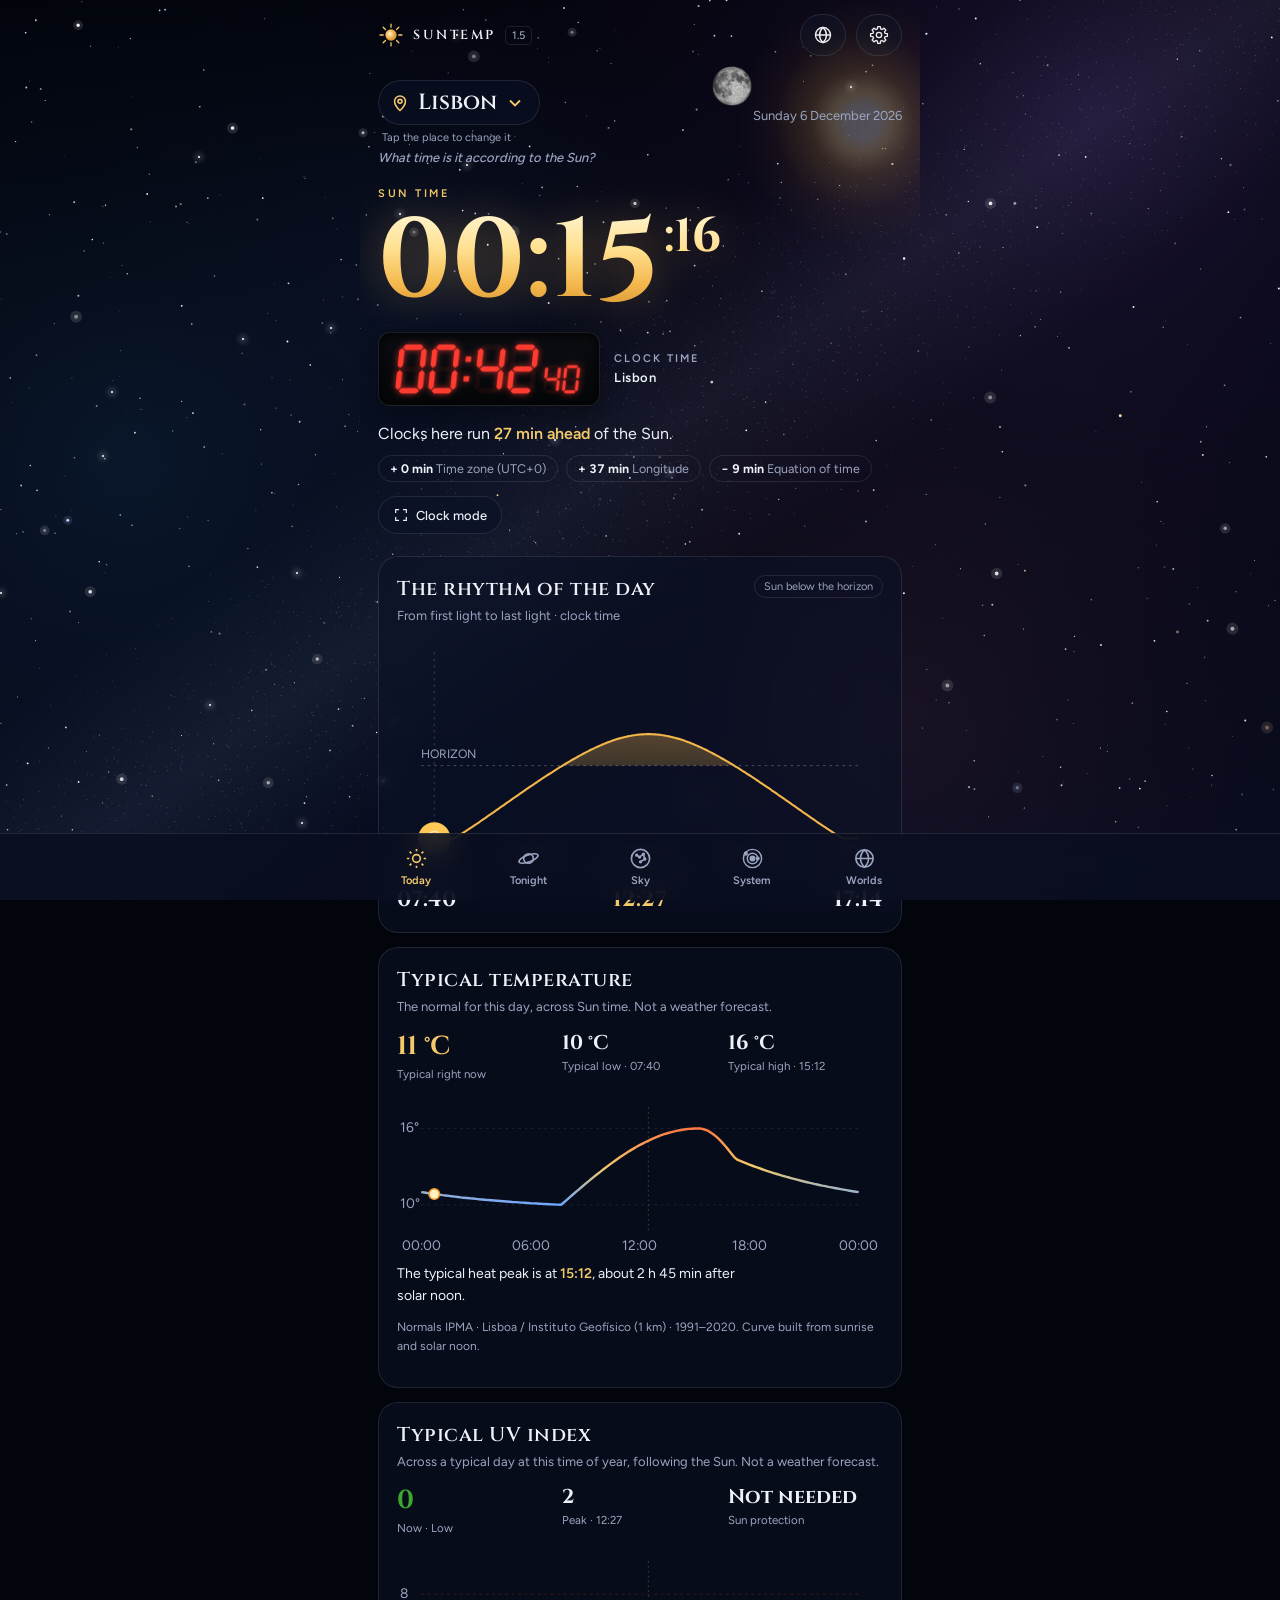
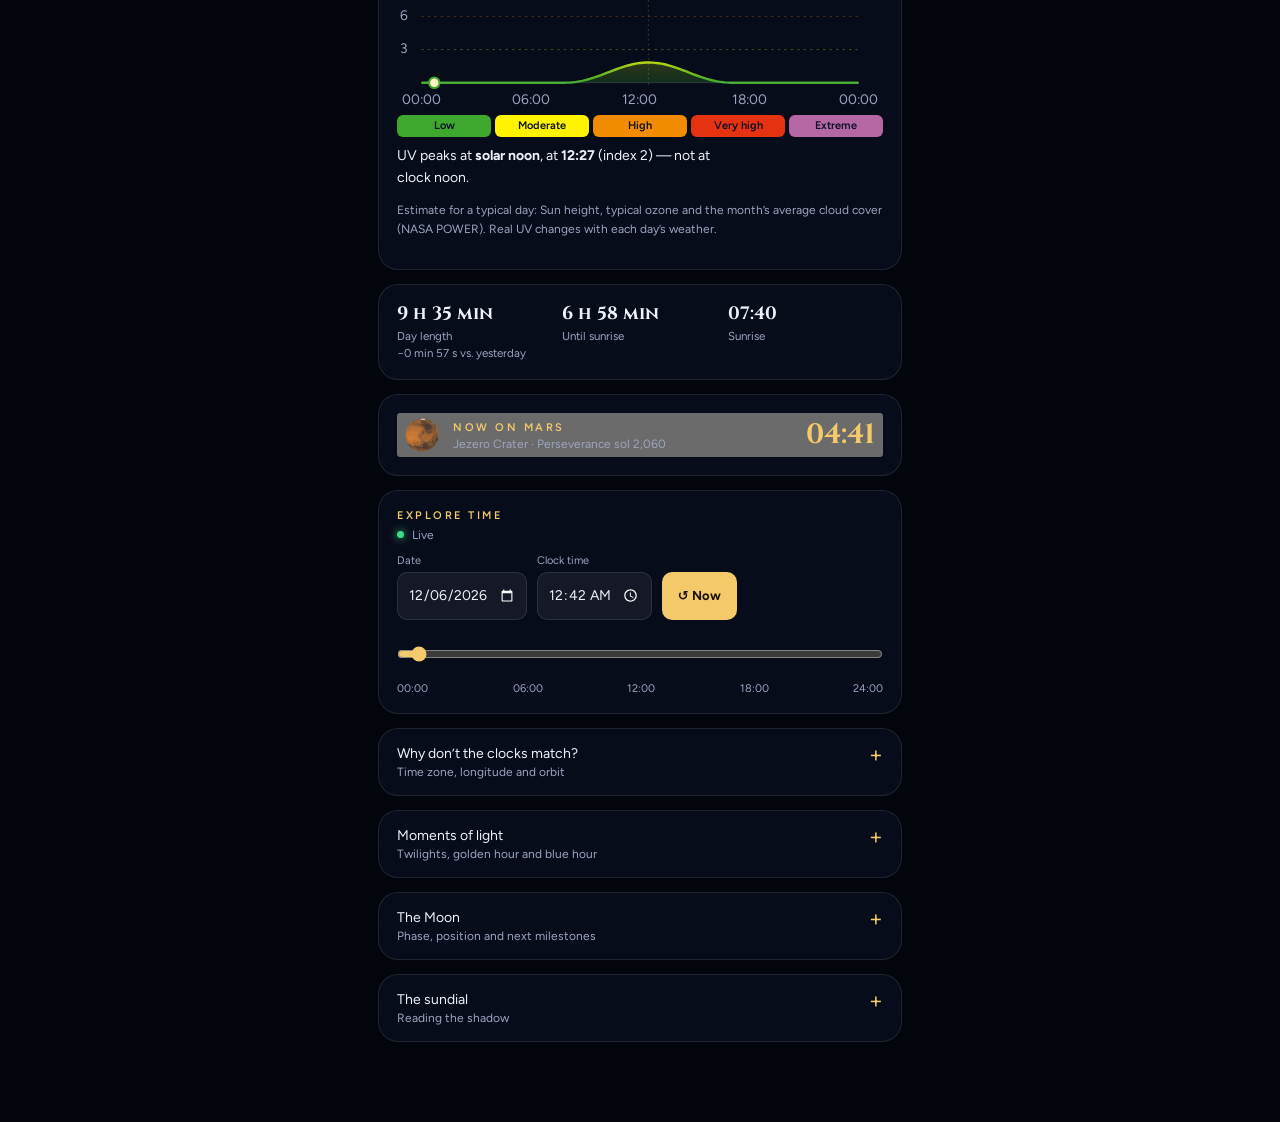
==== commit 23a70dca: "Add files via upload" ====
--- a/index.html
+++ b/index.html
@@ -12,9 +12,14 @@
 <meta name="apple-mobile-web-app-status-bar-style" content="black-translucent">
 <link rel="icon" type="image/png" href="icon-192.png">
 <link rel="apple-touch-icon" href="apple-touch-icon.png">
-<link rel="preconnect" href="https://fonts.googleapis.com">
-<link rel="preconnect" href="https://fonts.gstatic.com" crossorigin>
-<link href="https://fonts.googleapis.com/css2?family=Cinzel:wght@500;600;700&family=Figtree:wght@400;500;600;700;800&display=swap" rel="stylesheet">
+<style>
+/* Fontes incluídas na app (sem pedidos a servidores externos).
+   Cinzel — Copyright 2020 The Cinzel Project Authors (https://github.com/NDISCOVER/Cinzel)
+   Figtree — Copyright 2022 The Figtree Project Authors (https://github.com/erikdkennedy/figtree)
+   Ambas licenciadas sob a SIL Open Font License, Version 1.1 (ver OFL-Cinzel.txt e OFL-Figtree.txt). */
+@font-face{font-family:"Cinzel";font-style:normal;font-weight:400 900;font-display:swap;src:url([data-uri]) format("woff")}
+@font-face{font-family:"Figtree";font-style:normal;font-weight:300 900;font-display:swap;src:url([data-uri]) format("woff")}
+</style>
 <style>
 :root{--serif:"Cinzel","Trajan Pro",Georgia,serif;--sans:"Figtree",system-ui,-apple-system,"Segoe UI",Roboto,sans-serif;
   --bg:#03050c;--ink:#eef1f8;--soft:#9ba5c0;--line:rgba(255,255,255,.1);--card:rgba(12,18,38,.58);--card-strong:rgba(10,15,32,.86);
@@ -6366,16 +6371,16 @@
 <script>
 // Hora do Sol — textos nos 10 idiomas mais falados. Traduções a rever por falantes nativos antes do lançamento.
 const I18N = {
-"en":{"tagline":"What time is it according to the Sun?","methodTitle":"How we calculate","methodText":"<p><b>Sun time</b> — apparent solar time: 12:00 happens when the Sun crosses the local meridian and reaches its highest point of the day. It is worked out from longitude (4 minutes per degree) and the equation of time, using NOAA algorithms (about 1-minute accuracy). That is why it rarely matches 12:00 on the clock.</p><p><b>Sun, Moon and planets</b> — astronomical algorithms by Jean Meeus and JPL/NASA orbital elements, computed on your phone, offline.</p><p><b>Typical temperature</b> — 1991–2020 climate normals (monthly averages of daily highs and lows) from IPMA and NOAA stations; with no station nearby, a NASA POWER estimate adjusted with nearby stations. The daily curve is drawn from sunrise and solar noon. It is the normal value for the season — not a forecast.</p><p><b>Typical UV</b> — calculated from the Sun’s height, typical ozone for the latitude and season, altitude and the month’s average cloud cover (NASA POWER). Not a forecast either: on a clear day it can be higher.</p><p><b>Places</b> — GeoNames (CC BY 4.0) and Portuguese municipalities. <b>Images</b> — NASA/JPL.</p>","uvTitle":"Typical UV index","uvSub":"Across a typical day at this time of year, following the Sun. Not a weather forecast.","uvNow":"Now","uvMax":"Peak","uvProt":"Sun protection","uvProtNone":"Not needed","uvCat0":"Low","uvCat1":"Moderate","uvCat2":"High","uvCat3":"Very high","uvCat4":"Extreme","uvPeak":"UV peaks at <b>solar noon</b>, at <b>{t}</b> (index {v}) — not at clock noon.","uvSource":"Estimate for a typical day: Sun height, typical ozone and the month’s average cloud cover (NASA POWER). Real UV changes with each day’s weather.","tempEst":"Approximate estimate: there is no weather station nearby, so these values come from a global model (NASA POWER, 1991–2020) adjusted with nearby stations. They may differ by 1–3 °C.","locale":"en-GB","appName":"SUNTEMP","worldBtn":"Change world","settingsBtn":"Appearance","locHint":"Tap the place to change it","solarLabel":"Sun time","solarLabelWorld":"Sun time on {w}","legal":"Clock time","legalEarth":"on Earth · {p}","clockMode":"Clock mode","backEarth":"← Back to Earth","clockExit":"Tap the screen to exit","sentenceAhead":"Clocks here run <strong>{d} ahead</strong> of the Sun.","sentenceBehind":"Clocks here run <strong>{d} behind</strong> the Sun.","sentenceEqual":"Right now, the clock and the Sun practically agree.","arcTitle":"The rhythm of the day","arcSub":"From first light to last light · clock time","arcTitleWorld":"The day on {w}","arcSubWorld":"Local hours: each “hour” lasts {h} Earth time","horizon":"HORIZON","sunUp":"Sun above the horizon","sunDown":"Sun below the horizon","rise":"↗ Sunrise","noon":"☀ Solar noon","set":"↘ Sunset","alwaysDay":"always day","alwaysNight":"always night","dayLen":"Day length","vsYesterday":"{d} vs. yesterday","toRise":"Until sunrise","sinceSet":"Since sunset","lightPast":"Daylight so far","lightLeft":"Daylight left","wDaylight":"Daylight, in local hours","wToSet":"Until sunset (Earth time)","wToRise":"Until sunrise (Earth time)","wHour":"Length of one local hour","nowOnMars":"Now on Mars","jezero":"Jezero Crater","solPerse":"Perseverance sol {n}","explore":"Explore time","live":"Live","exploring":"Exploring another moment","date":"Date","legalTime":"Clock time","now":"↺ Now","noteTwice":"This time happens twice; showing the first.","noteGap":"This time does not exist because of the clock change; showing the next one.","tempTitle":"Typical temperature","tempSub":"The normal for this day, across Sun time. Not a weather forecast.","tempNow":"Typical right now","tempMin":"Typical low","tempMax":"Typical high","tempPeak":"The typical heat peak is at <strong>{t}</strong>, about {d} after solar noon.","tempSource":"Normals {s}. Curve built from sunrise and solar noon.","tempNone":"Typical temperatures for {p} are not available yet. They will come in a future version.","whyTitle":"Why don’t the clocks match?","whySub":"Time zone, longitude and orbit","whyLede":"Clock time follows the time zone; Sun time follows the Sun in this place’s sky.","tz":"Time zone","summer":", summer time","longitude":"Longitude","lonWest":"{v}° west of Greenwich, 4 min per degree","lonEast":"{v}° east of Greenwich, 4 min per degree","eot":"Equation of time","eotRow":"the true Sun is {v} min {s} the mean Sun","ahead":"ahead of","behind":"behind","total":"Total difference","eotLede":"Over the year, the true Sun runs up to about 16 minutes ahead of or behind a regular “mean” Sun. Today it is {v} min {s} it.","sunFast":"Sun ahead","sunSlow":"Sun behind","months":"J F M A M J J A S O N D","lightTitle":"Moments of light","lightSub":"Twilights, golden hour and blue hour","astroStart":"Astronomical twilight begins","nautStart":"Nautical twilight begins","firstLight":"First light<small>civil twilight begins</small>","blueHour":"Blue hour","goldenHour":"Golden hour","sunrise":"Sunrise","solarNoon":"Solar noon<small>maximum height {a}°</small>","sunset":"Sunset","civilEnd":"Civil twilight ends","nautEnd":"Nautical twilight ends","astroEnd":"Astronomical twilight ends","nowRow":"Now","chosenRow":"Chosen moment","sunPosRow":"Sun at {a}° altitude, azimuth {z}° ({c})","moonTitle":"The Moon","moonSub":"Phase, position and next milestones","moonIllum":"{p}% illuminated, {d} days old","moonRise":"Moonrise","moonSet":"Moonset","noRise":"no moonrise this day","noSet":"no moonset this day","posNow":"Position now","posChosen":"Position at chosen moment","altDir":"{a}° altitude, {c}","belowHorizon":"below the horizon","nextFull":"Next full moon","nextNew":"Next new moon","distEarth":"Distance from Earth","dialTitle":"The sundial","dialSub":"Reading the shadow","dialLede":"Horizontal dial facing north, with hour lines calculated for the latitude.","motto":"I count only the sunny hours","thisWorld":"This world","wDayLen":"Solar day length","wYear":"Year length","wYearVal":"{d} Earth days","wYears":" ({y} years)","wDaysYear":"Solar days per year","wSunAlt":"Sun altitude now","wLat":"Site latitude","wSeason":"Northern hemisphere season","seasons":"spring|summer|autumn|winter","wDaySentence":"A day here lasts <strong>{d}</strong> of Earth time.","wSolSentence":" Today is <strong>sol {n}</strong> of the Perseverance mission.","navToday":"Today","navPlanets":"Tonight","navSky":"Sky","navSystem":"System","navWorlds":"Worlds","tonight":"Tonight","planetsTitle":"Visible planets","nightInfo":"{p} · night of {w} · dark sky from {a} to {b}","noDark":"On this date, in {p}, the sky never gets dark (Sun always above −6°).","visible":"Visible","notVisible":"Not visible","needScope":"Needs a telescope","visFrom":"Visible from <b>{a}</b> to <b>{b}</b>.","eveningStar":" It is the “evening star”.","morningStar":" It is the “morning star”.","bestAt":"Best at {t}: {a}° high, towards the {c}.","brightness":"Brightness: {b} (magnitude {m})","tooClose":"Too close to the Sun to be seen.","tooLow":"Does not rise high enough during the night.","bright":"extremely bright|very bright|bright|easy to see|faint|binoculars or a very dark sky needed|telescope only","magNote":"Brightness in magnitude: the lower the number, the brighter. Below 6 it can be seen with the naked eye in a dark sky.","skyEyebrow":"Sky map","skyNow":"The sky now","skyAt":"The sky at {t}","skyHelp":"Hold the phone above your head with the top of the screen facing north. The centre is the point straight above you.","skyDay":"It is daytime (or twilight): the Sun outshines almost everything, but the planets are there.","skyNote":"Change the date and time in Today → Explore time to see the sky at another moment.","cardinals":"N NE E SE S SW W NW","sysEyebrow":"Solar system today","sysTitle":"Where each planet is","sysLede":"Top view of the Solar System, with the planets at their real positions on this date. Distances are compressed so they all fit.","distTitle":"Distance from Earth","lightTakes":"light takes {d}","millionKm":"{v} million km","worldsEyebrow":"Worlds","worldsTitle":"What if we lived on another world?","worldsLede":"What time it is by the Sun on each world, how long a day and a year last there. Tap a world to see it in Today.","sunTimeUpper":"SUN TIME","sideBySide":"Side by side","colWorld":"World","colDay":"Solar day","colYear":"Year","colPerYear":"Days per year","days":"{v} days","years":"{v} years","moonYear":"365 days*","compareNote":"* The Moon travels around the Sun with the Earth. Mercury has less than one day per year: a day there lasts two years.","routineTitle":"Your day on another planet","routineLede":"Enter your day on Earth, in clock time. The app works out the matching Sun time here and carries the same solar rhythm to another world.","world":"World","routine":"Wake up|Breakfast|Lunch|Afternoon snack|Dinner|Bedtime","routineIntro":"On Earth you wake up at <b>{l}</b> (clock time), which is <b>{s}</b> by the Sun in {p}. On {w}, keeping the same rhythm relative to the Sun:","routineHour":"1 hour on {w} = {d} of Earth time","routineSince":"{a} on {w} after waking = {b}","routineEnd":"You would be awake for {a} and each of your days would last {d}. The next “wake-up” at {s} is {n} ({p} time).","earthDays":"{v} Earth days","earthTime":"{v} of Earth time","pickWorld":"Choose a world","pickWorldLede":"What time it is by the Sun on each world, right now.","close":"Close","reset":"Reset to defaults","searchTitle":"Choose a place","searchPh":"Search city or country","myLocation":"My location","recent":"Recent","allPlaces":"All places","noResults":"No places found.","gettingLoc":"Getting your location…","locFail":"Could not get your location. Choose a place from the list.","noGeo":"This browser cannot provide your location.","here":"Here","capital":"capital","optTheme":"Theme","optSpace":"Space","optLight":"Light","optLcd":"Clock display colour","lcdNames":"Red|Amber|Green|Blue","optSize":"Number size","sizes":"Normal|Large|Extra large","optSecs":"Seconds","show":"Show","hide":"Hide","optDial":"Dial at the top (on Earth)","dials":"None|Sundial|24-hour dial","optNum":"Sundial numerals","nums":"Roman|Arabic","optLang":"Language","langAuto":"Automatic","dial24Sun":"Sun","dial24Clock":"Clock (clock time)","daysWord":"days","andWord":"and","lightSec":"{v} s","kmWord":"km","compass":"north|north-northeast|northeast|east-northeast|east|east-southeast|southeast|south-southeast|south|south-southwest|southwest|west-southwest|west|west-northwest|northwest|north-northwest","compassS":"N|NNE|NE|ENE|E|ESE|SE|SSE|S|SSW|SW|WSW|W|WNW|NW|NNW","phases":"New moon|Waxing crescent|First quarter|Waxing gibbous|Full moon|Waning gibbous|Last quarter|Waning crescent","planets":"Mercury|Venus|Earth|Mars|Jupiter|Saturn|Uranus|Neptune|Moon","sites":"|Caloris Basin|Maxwell Montes|Sea of Tranquillity (Apollo 11)|Jezero Crater|Cloud tops, near the equator","facts":"Our reference planet: a mean solar day of 24 hours.|A solar day lasts two Mercury years.|It spins backwards: the Sun rises in the west and sets in the east.|A lunar day lasts about a month: two weeks of light, two of night.|A Martian sol is only 39 minutes longer than an Earth day.|The shortest day in the Solar System: under 10 hours.|A year lasts almost 30 Earth years.|It spins on its side: each pole gets 42 years of day and 42 years of night.|Since its discovery in 1846 it has completed only one orbit of the Sun (in 2011).","exploreBanner":"You are viewing another moment: {t}","backNow":"Back to now","credits":"Planet images: NASA/JPL · GeoNames (CC BY 4.0) · IPMA · NOAA · NASA POWER"},
-"zh":{"tagline":"按太阳来算，现在几点？","methodTitle":"计算方法","methodText":"<p><b>太阳时</b>——真太阳时：当太阳经过当地子午线、达到一天中最高位置时为 12:00。根据经度（每度 4 分钟）和均时差，用 NOAA 算法计算（精度约 1 分钟），因此很少与钟表上的 12:00 一致。</p><p><b>太阳、月亮和行星</b>——采用 Jean Meeus 的天文算法和 JPL/NASA 轨道根数，在手机上离线计算。</p><p><b>典型气温</b>——1991–2020 年气候标准值（各月最高、最低气温的平均值），来自 IPMA 和 NOAA 气象站；附近没有气象站时，使用经邻近站点校正的 NASA POWER 估算值。一天的曲线根据日出和太阳正午绘制。这是该季节的常年值，不是天气预报。</p><p><b>典型紫外线</b>——根据太阳高度、该纬度和季节的典型臭氧量、海拔以及当月平均云量（NASA POWER）计算。同样不是预报：晴天时可能更高。</p><p><b>地点</b>——GeoNames（CC BY 4.0）及葡萄牙各市镇。<b>图片</b>——NASA/JPL。</p>","uvTitle":"典型紫外线指数","uvSub":"本季节典型一天中随太阳变化的紫外线。这不是天气预报。","uvNow":"现在","uvMax":"最高","uvProt":"防晒时段","uvProtNone":"无需防晒","uvCat0":"低","uvCat1":"中等","uvCat2":"高","uvCat3":"很高","uvCat4":"极高","uvPeak":"紫外线在<b>太阳正午</b>最强，即 <b>{t}</b>（指数 {v}），而不是钟表上的正午。","uvSource":"典型一天的估算：太阳高度、典型臭氧量及当月平均云量（NASA POWER）。实际紫外线随每天天气而变化。","tempEst":"近似估算：附近没有气象站，数值来自全球模型（NASA POWER，1991–2020），并参考邻近气象站进行了校正，可能相差 1–3 °C。","locale":"zh-CN","appName":"SUNTEMP","worldBtn":"切换世界","settingsBtn":"设置","locHint":"点按地点即可更换","solarLabel":"太阳时","solarLabelWorld":"{w}的太阳时","legal":"标准时间","legalEarth":"地球 · {p}","clockMode":"时钟模式","backEarth":"← 返回地球","clockExit":"点按屏幕退出","sentenceAhead":"这里的时钟比太阳<strong>快 {d}</strong>。","sentenceBehind":"这里的时钟比太阳<strong>慢 {d}</strong>。","sentenceEqual":"此刻，时钟与太阳几乎一致。","arcTitle":"一天的节奏","arcSub":"从第一缕阳光到最后一丝光亮 · 标准时间","arcTitleWorld":"{w}上的一天","arcSubWorld":"当地时间：每个“小时”相当于地球时间 {h}","horizon":"地平线","sunUp":"太阳在地平线以上","sunDown":"太阳在地平线以下","rise":"↗ 日出","noon":"☀ 太阳正午","set":"↘ 日落","alwaysDay":"全天白昼","alwaysNight":"全天黑夜","dayLen":"白昼时长","vsYesterday":"比昨天 {d}","toRise":"距离日出","sinceSet":"日落以来","lightPast":"已过的白昼","lightLeft":"剩余的白昼","wDaylight":"白昼时长（当地小时）","wToSet":"距离日落（地球时间）","wToRise":"距离日出（地球时间）","wHour":"一个当地小时的时长","nowOnMars":"此刻的火星","jezero":"杰泽罗陨石坑","solPerse":"毅力号第 {n} 个火星日","explore":"探索时间","live":"实时","exploring":"正在查看其他时刻","date":"日期","legalTime":"标准时间","now":"↺ 现在","noteTwice":"这个时间出现两次；显示第一次。","noteGap":"因调整时钟，这个时间不存在；显示下一个时间。","tempTitle":"典型气温","tempSub":"这一天的常年平均气温，随太阳时变化。这不是天气预报。","tempNow":"此刻典型气温","tempMin":"典型最低","tempMax":"典型最高","tempPeak":"典型最热时刻在 <strong>{t}</strong>，约为太阳正午后 {d}。","tempSource":"气候标准值 {s}。曲线根据日出和太阳正午计算。","tempNone":"{p} 暂无典型气温数据，将在后续版本中加入。","whyTitle":"为什么时钟对不上？","whySub":"时区、经度与轨道","whyLede":"标准时间跟随时区；太阳时跟随此地天空中的太阳。","tz":"时区","summer":"，夏令时","longitude":"经度","lonWest":"格林尼治以西 {v}°，每度 4 分钟","lonEast":"格林尼治以东 {v}°，每度 4 分钟","eot":"时差（均时差）","eotRow":"真太阳比平太阳{s} {v} 分钟","ahead":"快","behind":"慢","total":"总差值","eotLede":"一年中，真太阳比均匀运行的“平太阳”最多快或慢约 16 分钟。今天{s} {v} 分钟。","sunFast":"太阳偏快","sunSlow":"太阳偏慢","months":"1 2 3 4 5 6 7 8 9 10 11 12","lightTitle":"光的时刻","lightSub":"晨昏蒙影、金色时刻和蓝色时刻","astroStart":"天文晨光开始","nautStart":"航海晨光开始","firstLight":"第一缕光<small>民用晨光开始</small>","blueHour":"蓝色时刻","goldenHour":"金色时刻","sunrise":"日出","solarNoon":"太阳正午<small>最大高度 {a}°</small>","sunset":"日落","civilEnd":"民用昏影结束","nautEnd":"航海昏影结束","astroEnd":"天文昏影结束","nowRow":"现在","chosenRow":"所选时刻","sunPosRow":"太阳高度 {a}°，方位角 {z}°（{c}）","moonTitle":"月亮","moonSub":"月相、位置和即将到来的时刻","moonIllum":"被照亮 {p}%，月龄 {d} 天","moonRise":"月出","moonSet":"月落","noRise":"当天无月出","noSet":"当天无月落","posNow":"当前位置","posChosen":"所选时刻的位置","altDir":"高度 {a}°，{c}","belowHorizon":"在地平线以下","nextFull":"下次满月","nextNew":"下次新月","distEarth":"与地球的距离","dialTitle":"日晷","dialSub":"读取影子","dialLede":"朝北的水平日晷，时线按本地纬度计算。","motto":"我只记录阳光的时辰","thisWorld":"这个世界","wDayLen":"太阳日时长","wYear":"一年的时长","wYearVal":"{d} 个地球日","wYears":"（{y} 年）","wDaysYear":"每年的太阳日数","wSunAlt":"当前太阳高度","wLat":"地点纬度","wSeason":"北半球季节","seasons":"春季|夏季|秋季|冬季","wDaySentence":"这里的一天相当于地球时间 <strong>{d}</strong>。","wSolSentence":"今天是毅力号任务的<strong>第 {n} 个火星日</strong>。","navToday":"今天","navPlanets":"今晚","navSky":"星空","navSystem":"太阳系","navWorlds":"世界","tonight":"今晚","planetsTitle":"可见行星","nightInfo":"{p} · {w}夜间 · 天黑时段 {a}–{b}","noDark":"在这一天，{p} 的天空不会完全变黑（太阳始终高于 −6°）。","visible":"可见","notVisible":"不可见","needScope":"需要望远镜","visFrom":"可见时段 <b>{a}</b>–<b>{b}</b>。","eveningStar":"它是“昏星”。","morningStar":"它是“晨星”。","bestAt":"最佳时刻 {t}：高度 {a}°，方向 {c}。","brightness":"亮度：{b}（星等 {m}）","tooClose":"离太阳太近，无法看到。","tooLow":"夜间升得不够高。","bright":"极其明亮|非常明亮|明亮|容易看到|暗淡|需要双筒望远镜或非常暗的天空|只能用望远镜","magNote":"亮度以星等表示：数值越小越亮。在黑暗的天空下，低于 6 等可用肉眼看到。","skyEyebrow":"星图","skyNow":"此刻的星空","skyAt":"{t} 的星空","skyHelp":"将手机举过头顶，屏幕顶部朝北。中心就是你正上方的天顶。","skyDay":"现在是白天（或晨昏）：太阳几乎掩盖了一切，但行星依然在那里。","skyNote":"在“今天 → 探索时间”中更改日期和时间，即可查看其他时刻的星空。","cardinals":"北 东北 东 东南 南 西南 西 西北","sysEyebrow":"今天的太阳系","sysTitle":"每颗行星在哪里","sysLede":"从上方俯瞰太阳系，行星处于这一天的真实位置。距离经过压缩，以便全部显示。","distTitle":"与地球的距离","lightTakes":"光需要 {d}","millionKm":"{v} 百万公里","worldsEyebrow":"世界","worldsTitle":"如果我们生活在另一个世界？","worldsLede":"每个世界的太阳时，以及那里的一天和一年有多长。点按一个世界，在“今天”中查看。","sunTimeUpper":"太阳时","sideBySide":"对比","colWorld":"世界","colDay":"太阳日","colYear":"年","colPerYear":"每年天数","days":"{v} 天","years":"{v} 年","moonYear":"365 天*","compareNote":"* 月亮随地球一起绕太阳运行。水星一年不到一天：那里的一天长达两年。","routineTitle":"你在另一颗行星上的一天","routineLede":"输入你在地球上的作息（标准时间）。应用会算出此地对应的太阳时，并把同样的太阳节奏带到另一个世界。","world":"世界","routine":"起床|早餐|午餐|下午茶|晚餐|睡觉","routineIntro":"在地球上你 <b>{l}</b> 起床（标准时间），即 {p} 太阳时 <b>{s}</b>。在{w}上，保持相对太阳的相同节奏：","routineHour":"{w}的 1 小时 = 地球时间 {d}","routineSince":"起床后{w}的 {a} = {b}","routineEnd":"你将保持清醒 {a}，每一天持续 {d}。{s}的下一次“起床”是 {n}（{p}时间）。","earthDays":"{v} 个地球日","earthTime":"地球时间 {v}","pickWorld":"选择一个世界","pickWorldLede":"此刻各个世界的太阳时。","close":"关闭","reset":"恢复默认设置","searchTitle":"选择地点","searchPh":"搜索城市或国家","myLocation":"我的位置","recent":"最近","allPlaces":"所有地点","noResults":"未找到地点。","gettingLoc":"正在获取位置…","locFail":"无法获取位置。请从列表中选择地点。","noGeo":"此浏览器无法提供位置。","here":"这里","capital":"首都","optTheme":"主题","optSpace":"太空","optLight":"浅色","optLcd":"标准时间显示屏颜色","lcdNames":"红色|琥珀色|绿色|蓝色","optSize":"数字大小","sizes":"正常|大|特大","optSecs":"秒","show":"显示","hide":"隐藏","optDial":"顶部表盘（地球）","dials":"无|日晷|24 小时表盘","optNum":"日晷数字","nums":"罗马数字|阿拉伯数字","optLang":"语言","langAuto":"自动","dial24Sun":"太阳","dial24Clock":"时钟（标准时间）","daysWord":"天","andWord":"又","lightSec":"{v} 秒","kmWord":"公里","compass":"北|北东北|东北|东东北|东|东东南|东南|南东南|南|南西南|西南|西西南|西|西西北|西北|北西北","compassS":"北|北东北|东北|东东北|东|东东南|东南|南东南|南|南西南|西南|西西南|西|西西北|西北|北西北","phases":"新月|蛾眉月|上弦月|盈凸月|满月|亏凸月|下弦月|残月","planets":"水星|金星|地球|火星|木星|土星|天王星|海王星|月球","sites":"|卡洛里斯盆地|麦克斯韦山脉|静海（阿波罗 11 号）|杰泽罗陨石坑|赤道附近的云顶","facts":"我们的参照行星：平均太阳日为 24 小时。|一个太阳日相当于两个水星年。|它反向自转：太阳从西边升起，从东边落下。|一个月球日约为一个月：两周白昼，两周黑夜。|火星日只比地球日长 39 分钟。|太阳系中最短的一天：不到 10 小时。|一年将近 30 个地球年。|它“躺着”自转：每个极点有 42 年白昼和 42 年黑夜。|自 1846 年被发现以来，它只绕太阳转了一圈（2011 年）。","exploreBanner":"你正在查看其他时刻：{t}","backNow":"回到现在","credits":"行星图片：NASA/JPL · GeoNames (CC BY 4.0) · IPMA · NOAA · NASA POWER"},
-"hi":{"tagline":"सूर्य के अनुसार अभी क्या समय है?","methodTitle":"हम कैसे गणना करते हैं","methodText":"<p><b>सूर्य समय</b> — वास्तविक सौर समय: 12:00 तब होता है जब सूर्य स्थानीय याम्योत्तर को पार करता है और दिन की सबसे अधिक ऊँचाई पर होता है। इसे देशांतर (प्रति डिग्री 4 मिनट) और समय के समीकरण से NOAA एल्गोरिदम द्वारा निकाला जाता है (लगभग 1 मिनट की सटीकता)। इसलिए यह घड़ी के 12:00 से शायद ही मेल खाता है।</p><p><b>सूर्य, चंद्रमा और ग्रह</b> — जीन मीयस के खगोलीय एल्गोरिदम और JPL/NASA के कक्षीय तत्व, फ़ोन पर ही बिना इंटरनेट के।</p><p><b>सामान्य तापमान</b> — 1991–2020 के जलवायु सामान्य मान (हर महीने के अधिकतम और न्यूनतम का औसत), IPMA और NOAA के केंद्रों से; पास में केंद्र न होने पर आसपास के केंद्रों से समायोजित NASA POWER अनुमान। दिन का वक्र सूर्योदय और सौर मध्याह्न से बनाया जाता है। यह मौसम का सामान्य मान है — पूर्वानुमान नहीं।</p><p><b>सामान्य यूवी</b> — सूर्य की ऊँचाई, अक्षांश और मौसम के सामान्य ओज़ोन, ऊँचाई और महीने के औसत बादलों (NASA POWER) से गणना। यह भी पूर्वानुमान नहीं है: साफ़ दिन में यह अधिक हो सकता है।</p><p><b>स्थान</b> — GeoNames (CC BY 4.0) और पुर्तगाल की नगरपालिकाएँ। <b>तस्वीरें</b> — NASA/JPL।</p>","uvTitle":"सामान्य यूवी सूचकांक","uvSub":"इस मौसम के एक सामान्य दिन में, सूर्य की लय के साथ। यह मौसम पूर्वानुमान नहीं है।","uvNow":"अभी","uvMax":"अधिकतम","uvProt":"धूप से बचाव","uvProtNone":"ज़रूरी नहीं","uvCat0":"कम","uvCat1":"मध्यम","uvCat2":"उच्च","uvCat3":"बहुत उच्च","uvCat4":"अत्यधिक","uvPeak":"यूवी <b>सौर दोपहर</b> में सबसे अधिक होता है, <b>{t}</b> बजे (सूचकांक {v}) — घड़ी की दोपहर में नहीं।","uvSource":"सामान्य दिन का अनुमान: सूर्य की ऊँचाई, सामान्य ओज़ोन और महीने के औसत बादल (NASA POWER)। वास्तविक यूवी हर दिन के मौसम के साथ बदलता है।","tempEst":"अनुमानित मान: पास में कोई मौसम केंद्र नहीं है, इसलिए ये मान एक वैश्विक मॉडल (NASA POWER, 1991–2020) से हैं, जिन्हें आसपास के केंद्रों से समायोजित किया गया है। इनमें 1–3 °C का अंतर हो सकता है।","locale":"hi-IN","appName":"SUNTEMP","worldBtn":"दुनिया बदलें","settingsBtn":"सेटिंग्स","locHint":"जगह बदलने के लिए उस पर टैप करें","solarLabel":"सूर्य समय","solarLabelWorld":"{w} पर सूर्य समय","legal":"मानक समय","legalEarth":"पृथ्वी पर · {p}","clockMode":"घड़ी मोड","backEarth":"← पृथ्वी पर लौटें","clockExit":"बाहर निकलने के लिए स्क्रीन टैप करें","sentenceAhead":"यहाँ घड़ी सूर्य से <strong>{d} आगे</strong> चलती है।","sentenceBehind":"यहाँ घड़ी सूर्य से <strong>{d} पीछे</strong> चलती है।","sentenceEqual":"इस समय घड़ी और सूर्य लगभग एक समान हैं।","arcTitle":"दिन की लय","arcSub":"पहली किरण से आख़िरी रोशनी तक · मानक समय","arcTitleWorld":"{w} पर दिन","arcSubWorld":"स्थानीय घंटे: हर “घंटा” पृथ्वी के {h} के बराबर","horizon":"क्षितिज","sunUp":"सूर्य क्षितिज के ऊपर","sunDown":"सूर्य क्षितिज के नीचे","rise":"↗ सूर्योदय","noon":"☀ सौर मध्याह्न","set":"↘ सूर्यास्त","alwaysDay":"हमेशा दिन","alwaysNight":"हमेशा रात","dayLen":"दिन की अवधि","vsYesterday":"कल की तुलना में {d}","toRise":"सूर्योदय तक","sinceSet":"सूर्यास्त के बाद से","lightPast":"बीता हुआ दिन","lightLeft":"बचा हुआ दिन","wDaylight":"दिन का उजाला, स्थानीय घंटों में","wToSet":"सूर्यास्त तक (पृथ्वी समय)","wToRise":"सूर्योदय तक (पृथ्वी समय)","wHour":"एक स्थानीय घंटे की अवधि","nowOnMars":"अभी मंगल पर","jezero":"जेज़ेरो क्रेटर","solPerse":"पर्सिवियरेंस का सोल {n}","explore":"समय में घूमें","live":"लाइव","exploring":"दूसरा समय देख रहे हैं","date":"तारीख़","legalTime":"मानक समय","now":"↺ अभी","noteTwice":"यह समय दो बार आता है; पहला दिखाया गया है।","noteGap":"घड़ी बदलने के कारण यह समय मौजूद नहीं है; अगला दिखाया गया है।","tempTitle":"सामान्य तापमान","tempSub":"इस दिन का सामान्य तापमान, सूर्य समय के अनुसार। यह मौसम पूर्वानुमान नहीं है।","tempNow":"अभी सामान्यतः","tempMin":"सामान्य न्यूनतम","tempMax":"सामान्य अधिकतम","tempPeak":"सामान्यतः सबसे ज़्यादा गर्मी <strong>{t}</strong> बजे होती है, सौर मध्याह्न के लगभग {d} बाद।","tempSource":"सामान्य मान {s}। वक्र सूर्योदय और सौर मध्याह्न से निकाला गया है।","tempNone":"{p} के लिए सामान्य तापमान अभी उपलब्ध नहीं है। ये अगले संस्करण में आएँगे।","whyTitle":"घड़ियाँ मेल क्यों नहीं खातीं?","whySub":"समय क्षेत्र, देशांतर और कक्षा","whyLede":"मानक समय समय क्षेत्र के अनुसार चलता है; सूर्य समय इस जगह के आकाश में सूर्य के अनुसार।","tz":"समय क्षेत्र","summer":", ग्रीष्मकालीन समय","longitude":"देशांतर","lonWest":"ग्रीनविच से {v}° पश्चिम, प्रति डिग्री 4 मिनट","lonEast":"ग्रीनविच से {v}° पूर्व, प्रति डिग्री 4 मिनट","eot":"समय का समीकरण","eotRow":"वास्तविक सूर्य औसत सूर्य से {v} मिनट {s}","ahead":"आगे है","behind":"पीछे है","total":"कुल अंतर","eotLede":"साल भर में वास्तविक सूर्य एक नियमित “औसत” सूर्य से लगभग 16 मिनट तक आगे या पीछे होता है। आज यह {v} मिनट {s}।","sunFast":"सूर्य आगे","sunSlow":"सूर्य पीछे","months":"1 2 3 4 5 6 7 8 9 10 11 12","lightTitle":"रोशनी के पल","lightSub":"संध्या-प्रकाश, सुनहरा घंटा और नीला घंटा","astroStart":"खगोलीय प्रातः-संध्या शुरू","nautStart":"नौसैनिक प्रातः-संध्या शुरू","firstLight":"पहली रोशनी<small>नागरिक प्रातः-संध्या शुरू</small>","blueHour":"नीला घंटा","goldenHour":"सुनहरा घंटा","sunrise":"सूर्योदय","solarNoon":"सौर मध्याह्न<small>अधिकतम ऊँचाई {a}°</small>","sunset":"सूर्यास्त","civilEnd":"नागरिक संध्या समाप्त","nautEnd":"नौसैनिक संध्या समाप्त","astroEnd":"खगोलीय संध्या समाप्त","nowRow":"अभी","chosenRow":"चुना गया समय","sunPosRow":"सूर्य {a}° ऊँचाई पर, दिगंश {z}° ({c})","moonTitle":"चंद्रमा","moonSub":"कला, स्थिति और आगामी घटनाएँ","moonIllum":"{p}% प्रकाशित, आयु {d} दिन","moonRise":"चंद्रोदय","moonSet":"चंद्रास्त","noRise":"इस दिन चंद्रोदय नहीं","noSet":"इस दिन चंद्रास्त नहीं","posNow":"अभी की स्थिति","posChosen":"चुने गए समय पर स्थिति","altDir":"{a}° ऊँचाई, {c}","belowHorizon":"क्षितिज के नीचे","nextFull":"अगली पूर्णिमा","nextNew":"अगली अमावस्या","distEarth":"पृथ्वी से दूरी","dialTitle":"धूपघड़ी","dialSub":"छाया से समय पढ़ना","dialLede":"उत्तर की ओर मुख वाली क्षैतिज धूपघड़ी, जिसकी घंटा-रेखाएँ इस अक्षांश के लिए गणना की गई हैं।","motto":"मैं केवल धूप के घंटे गिनती हूँ","thisWorld":"यह दुनिया","wDayLen":"सौर दिन की अवधि","wYear":"वर्ष की अवधि","wYearVal":"{d} पृथ्वी दिन","wYears":" ({y} वर्ष)","wDaysYear":"प्रति वर्ष सौर दिन","wSunAlt":"अभी सूर्य की ऊँचाई","wLat":"स्थान का अक्षांश","wSeason":"उत्तरी गोलार्ध में ऋतु","seasons":"वसंत|ग्रीष्म|शरद|शीत","wDaySentence":"यहाँ एक दिन पृथ्वी के <strong>{d}</strong> के बराबर है।","wSolSentence":" आज पर्सिवियरेंस मिशन का <strong>सोल {n}</strong> है।","navToday":"आज","navPlanets":"आज रात","navSky":"आकाश","navSystem":"सौरमंडल","navWorlds":"दुनियाएँ","tonight":"आज रात","planetsTitle":"दिखने वाले ग्रह","nightInfo":"{p} · {w} की रात · अंधेरा आकाश {a} से {b} तक","noDark":"इस तारीख़ को {p} में आकाश पूरी तरह अंधेरा नहीं होता (सूर्य हमेशा −6° से ऊपर)।","visible":"दिखता है","notVisible":"नहीं दिखता","needScope":"दूरबीन चाहिए","visFrom":"<b>{a}</b> से <b>{b}</b> तक दिखता है।","eveningStar":" यह “सांध्य तारा” है।","morningStar":" यह “भोर का तारा” है।","bestAt":"सबसे अच्छा {t} बजे: {a}° ऊँचाई पर, {c} की ओर।","brightness":"चमक: {b} (कांतिमान {m})","tooClose":"सूर्य के बहुत पास होने से नहीं दिखता।","tooLow":"रात में पर्याप्त ऊपर नहीं उठता।","bright":"अत्यधिक चमकीला|बहुत चमकीला|चमकीला|आसानी से दिखता|धुंधला|दूरबीन या बहुत अंधेरा आकाश चाहिए|केवल दूरबीन से","magNote":"चमक कांतिमान में: संख्या जितनी कम, चमक उतनी अधिक। 6 से कम अंधेरे आकाश में नंगी आँखों से दिखता है।","skyEyebrow":"आकाश का नक्शा","skyNow":"अभी का आकाश","skyAt":"{t} बजे का आकाश","skyHelp":"फ़ोन को सिर के ऊपर रखें, स्क्रीन का ऊपरी हिस्सा उत्तर की ओर। केंद्र आपके ठीक ऊपर का बिंदु है।","skyDay":"अभी दिन (या संध्या) है: सूर्य लगभग सब कुछ ढक देता है, पर ग्रह वहीं हैं।","skyNote":"दूसरे समय का आकाश देखने के लिए आज → समय में घूमें में तारीख़ और समय बदलें।","cardinals":"N NE E SE S SW W NW","sysEyebrow":"आज का सौरमंडल","sysTitle":"हर ग्रह कहाँ है","sysLede":"ऊपर से सौरमंडल का दृश्य, ग्रह इस तारीख़ की वास्तविक स्थिति में। सबको दिखाने के लिए दूरियाँ छोटी की गई हैं।","distTitle":"पृथ्वी से दूरी","lightTakes":"प्रकाश को {d} लगते हैं","millionKm":"{v} मिलियन किमी","worldsEyebrow":"दुनियाएँ","worldsTitle":"अगर हम किसी और दुनिया में रहते तो?","worldsLede":"हर दुनिया का सूर्य समय, और वहाँ एक दिन और एक साल कितना लंबा है। किसी दुनिया को आज में देखने के लिए टैप करें।","sunTimeUpper":"सूर्य समय","sideBySide":"साथ-साथ तुलना","colWorld":"दुनिया","colDay":"सौर दिन","colYear":"वर्ष","colPerYear":"प्रति वर्ष दिन","days":"{v} दिन","years":"{v} वर्ष","moonYear":"365 दिन*","compareNote":"* चंद्रमा पृथ्वी के साथ सूर्य की परिक्रमा करता है। बुध पर एक वर्ष में एक दिन से भी कम होता है: वहाँ एक दिन दो वर्ष का होता है।","routineTitle":"दूसरे ग्रह पर आपका दिन","routineLede":"पृथ्वी पर अपना दिन मानक समय में लिखें। ऐप यहाँ का संगत सूर्य समय निकालता है और वही सौर लय दूसरी दुनिया में ले जाता है।","world":"दुनिया","routine":"जागना|नाश्ता|दोपहर का भोजन|शाम का नाश्ता|रात का खाना|सोना","routineIntro":"पृथ्वी पर आप <b>{l}</b> बजे (मानक समय) उठते हैं, जो {p} के सूर्य समय में <b>{s}</b> है। {w} पर, सूर्य के सापेक्ष उसी लय में:","routineHour":"{w} का 1 घंटा = पृथ्वी के {d}","routineSince":"जागने के बाद {w} के {a} = {b}","routineEnd":"आप {a} जागते रहेंगे और आपका हर दिन {d} का होगा। {s} पर अगला “जागना” {n} है ({p} समय)।","earthDays":"{v} पृथ्वी दिन","earthTime":"पृथ्वी के {v}","pickWorld":"एक दुनिया चुनें","pickWorldLede":"अभी हर दुनिया का सूर्य समय।","close":"बंद करें","reset":"डिफ़ॉल्ट पर लौटाएँ","searchTitle":"जगह चुनें","searchPh":"शहर या देश खोजें","myLocation":"मेरी जगह","recent":"हाल के","allPlaces":"सभी जगहें","noResults":"कोई जगह नहीं मिली।","gettingLoc":"जगह पता की जा रही है…","locFail":"जगह पता नहीं चल सकी। सूची से कोई जगह चुनें।","noGeo":"यह ब्राउज़र जगह नहीं बता सकता।","here":"यहाँ","capital":"राजधानी","optTheme":"थीम","optSpace":"अंतरिक्ष","optLight":"हल्की","optLcd":"मानक समय डिस्प्ले का रंग","lcdNames":"लाल|अंबर|हरा|नीला","optSize":"अंकों का आकार","sizes":"सामान्य|बड़ा|बहुत बड़ा","optSecs":"सेकंड","show":"दिखाएँ","hide":"छिपाएँ","optDial":"ऊपर डायल (पृथ्वी पर)","dials":"कोई नहीं|धूपघड़ी|24 घंटे का डायल","optNum":"धूपघड़ी के अंक","nums":"रोमन|अरबी","optLang":"भाषा","langAuto":"स्वचालित","dial24Sun":"सूर्य","dial24Clock":"घड़ी (मानक समय)","daysWord":"दिन","andWord":"और","lightSec":"{v} सेकंड","kmWord":"किमी","compass":"उत्तर|उत्तर-उत्तर-पूर्व|उत्तर-पूर्व|पूर्व-उत्तर-पूर्व|पूर्व|पूर्व-दक्षिण-पूर्व|दक्षिण-पूर्व|दक्षिण-दक्षिण-पूर्व|दक्षिण|दक्षिण-दक्षिण-पश्चिम|दक्षिण-पश्चिम|पश्चिम-दक्षिण-पश्चिम|पश्चिम|पश्चिम-उत्तर-पश्चिम|उत्तर-पश्चिम|उत्तर-उत्तर-पश्चिम","compassS":"N|NNE|NE|ENE|E|ESE|SE|SSE|S|SSW|SW|WSW|W|WNW|NW|NNW","phases":"अमावस्या|बढ़ता अर्धचंद्र|प्रथम चतुर्थांश|बढ़ता उभरा चंद्र|पूर्णिमा|घटता उभरा चंद्र|अंतिम चतुर्थांश|घटता अर्धचंद्र","planets":"बुध|शुक्र|पृथ्वी|मंगल|बृहस्पति|शनि|अरुण|वरुण|चंद्रमा","sites":"|कैलोरिस बेसिन|मैक्सवेल मॉन्टेस|शांति सागर (अपोलो 11)|जेज़ेरो क्रेटर|भूमध्य रेखा के पास बादलों की ऊपरी सतह","facts":"हमारा संदर्भ ग्रह: औसत सौर दिन 24 घंटे का।|एक सौर दिन बुध के दो वर्षों के बराबर है।|यह उल्टा घूमता है: सूर्य पश्चिम में उगता और पूर्व में डूबता है।|एक चंद्र दिन लगभग एक महीने का होता है: दो हफ़्ते उजाला, दो हफ़्ते रात।|मंगल का सोल पृथ्वी के दिन से केवल 39 मिनट लंबा है।|सौरमंडल का सबसे छोटा दिन: 10 घंटे से कम।|एक वर्ष लगभग 30 पृथ्वी वर्षों का होता है।|यह लेटकर घूमता है: हर ध्रुव पर 42 वर्ष दिन और 42 वर्ष रात।|1846 में खोज के बाद से इसने सूर्य की केवल एक परिक्रमा पूरी की है (2011 में)।","exploreBanner":"आप दूसरा समय देख रहे हैं: {t}","backNow":"अभी पर लौटें","credits":"ग्रहों की तस्वीरें: NASA/JPL · GeoNames (CC BY 4.0) · IPMA · NOAA · NASA POWER"},
-"es":{"tagline":"¿Qué hora es según el Sol?","methodTitle":"Cómo lo calculamos","methodText":"<p><b>Hora solar</b> — hora solar verdadera: las 12:00 llegan cuando el Sol cruza el meridiano del lugar y alcanza su máxima altura del día. Se calcula con la longitud (4 minutos por grado) y la ecuación del tiempo, con los algoritmos de la NOAA (precisión de 1 minuto aprox.). Por eso casi nunca coincide con las 12:00 del reloj.</p><p><b>Sol, Luna y planetas</b> — algoritmos astronómicos de Jean Meeus y elementos orbitales del JPL/NASA, calculados en el móvil, sin internet.</p><p><b>Temperatura típica</b> — normales climatológicas 1991–2020 (medias de máximas y mínimas de cada mes) de estaciones del IPMA y la NOAA; sin estación cercana, estimación de NASA POWER ajustada con las estaciones vecinas. La curva del día se dibuja a partir de la salida del Sol y el mediodía solar. Es el valor normal de la época, no una previsión.</p><p><b>UV típico</b> — calculado a partir de la altura del Sol, el ozono típico de la latitud y la época, la altitud y la nubosidad media del mes (NASA POWER). Tampoco es una previsión: en un día despejado puede ser mayor.</p><p><b>Lugares</b> — GeoNames (CC BY 4.0) y municipios de Portugal. <b>Imágenes</b> — NASA/JPL.</p>","uvTitle":"Índice UV típico","uvSub":"A lo largo de un día típico de esta época, al ritmo del Sol. No es una previsión meteorológica.","uvNow":"Ahora","uvMax":"Máximo","uvProt":"Protección solar","uvProtNone":"No necesaria","uvCat0":"Bajo","uvCat1":"Moderado","uvCat2":"Alto","uvCat3":"Muy alto","uvCat4":"Extremo","uvPeak":"El UV es máximo al <b>mediodía solar</b>, a las <b>{t}</b> (índice {v}), no al mediodía del reloj.","uvSource":"Estimación para un día típico: altura del Sol, ozono típico y nubosidad media del mes (NASA POWER). El UV real cambia con el tiempo de cada día.","tempEst":"Estimación aproximada: no hay ninguna estación meteorológica cerca, así que los valores proceden de un modelo global (NASA POWER, 1991–2020) ajustado con las estaciones vecinas. Pueden variar 1–3 °C.","locale":"es-ES","appName":"SUNTEMP","worldBtn":"Cambiar de mundo","settingsBtn":"Ajustes","locHint":"Toca el lugar para cambiarlo","solarLabel":"Hora solar","solarLabelWorld":"Hora solar en {w}","legal":"Hora oficial","legalEarth":"en la Tierra · {p}","clockMode":"Modo reloj","backEarth":"← Volver a la Tierra","clockExit":"Toca la pantalla para salir","sentenceAhead":"El reloj va <strong>{d} adelantado</strong> respecto al Sol.","sentenceBehind":"El reloj va <strong>{d} atrasado</strong> respecto al Sol.","sentenceEqual":"Ahora mismo, el reloj y el Sol casi coinciden.","arcTitle":"El ritmo del día","arcSub":"Del primer rayo a la última luz · hora oficial","arcTitleWorld":"El día en {w}","arcSubWorld":"Horas locales: cada «hora» dura {h} terrestres","horizon":"HORIZONTE","sunUp":"Sol sobre el horizonte","sunDown":"Sol bajo el horizonte","rise":"↗ Salida del Sol","noon":"☀ Mediodía solar","set":"↘ Puesta del Sol","alwaysDay":"siempre de día","alwaysNight":"siempre de noche","dayLen":"Duración del día","vsYesterday":"{d} respecto a ayer","toRise":"Hasta la salida del Sol","sinceSet":"Desde la puesta del Sol","lightPast":"Luz ya pasada","lightLeft":"Luz que queda","wDaylight":"Luz del día, en horas locales","wToSet":"Hasta la puesta del Sol (tiempo terrestre)","wToRise":"Hasta la salida del Sol (tiempo terrestre)","wHour":"Duración de una hora local","nowOnMars":"Ahora en Marte","jezero":"Cráter Jezero","solPerse":"sol {n} del Perseverance","explore":"Explorar el tiempo","live":"En directo","exploring":"Explorando otro momento","date":"Fecha","legalTime":"Hora oficial","now":"↺ Ahora","noteTwice":"Esta hora ocurre dos veces; se muestra la primera.","noteGap":"Esta hora no existe por el cambio de horario; se muestra la siguiente.","tempTitle":"Temperatura típica","tempSub":"Lo normal para este día, a lo largo de la hora solar. No es una previsión meteorológica.","tempNow":"Lo típico ahora","tempMin":"Mínima típica","tempMax":"Máxima típica","tempPeak":"El pico de calor típico es a las <strong>{t}</strong>, unas {d} después del mediodía solar.","tempSource":"Normales {s}. Curva calculada a partir de la salida del Sol y del mediodía solar.","tempNone":"Todavía no hay temperaturas típicas para {p}. Llegarán en una próxima versión.","whyTitle":"¿Por qué no coinciden los relojes?","whySub":"Huso horario, longitud y órbita","whyLede":"La hora oficial sigue el huso horario; la hora solar sigue al Sol en el cielo de este lugar.","tz":"Huso horario","summer":", horario de verano","longitude":"Longitud","lonWest":"{v}° al oeste de Greenwich, 4 min por grado","lonEast":"{v}° al este de Greenwich, 4 min por grado","eot":"Ecuación del tiempo","eotRow":"el Sol verdadero va {v} min {s} respecto al Sol medio","ahead":"adelantado","behind":"atrasado","total":"Diferencia total","eotLede":"A lo largo del año, el Sol verdadero se adelanta o se atrasa hasta unos 16 minutos respecto a un Sol «medio» regular. Hoy va {v} min {s}.","sunFast":"Sol adelantado","sunSlow":"Sol atrasado","months":"E F M A M J J A S O N D","lightTitle":"Momentos de luz","lightSub":"Crepúsculos, hora dorada y hora azul","astroStart":"Inicio del crepúsculo astronómico","nautStart":"Inicio del crepúsculo náutico","firstLight":"Primera luz<small>inicio del crepúsculo civil</small>","blueHour":"Hora azul","goldenHour":"Hora dorada","sunrise":"Salida del Sol","solarNoon":"Mediodía solar<small>altura máxima de {a}°</small>","sunset":"Puesta del Sol","civilEnd":"Fin del crepúsculo civil","nautEnd":"Fin del crepúsculo náutico","astroEnd":"Fin del crepúsculo astronómico","nowRow":"Ahora","chosenRow":"Momento elegido","sunPosRow":"Sol a {a}° de altura, acimut {z}° ({c})","moonTitle":"La Luna","moonSub":"Fase, posición y próximas citas","moonIllum":"{p}% iluminada, {d} días de edad","moonRise":"Salida de la Luna","moonSet":"Puesta de la Luna","noRise":"no sale este día","noSet":"no se pone este día","posNow":"Posición ahora","posChosen":"Posición en el momento elegido","altDir":"{a}° de altura, {c}","belowHorizon":"bajo el horizonte","nextFull":"Próxima luna llena","nextNew":"Próxima luna nueva","distEarth":"Distancia a la Tierra","dialTitle":"El reloj de sol","dialSub":"Una lectura por la sombra","dialLede":"Esfera horizontal orientada al norte, con las líneas horarias calculadas para la latitud.","motto":"Solo cuento las horas de sol","thisWorld":"Este mundo","wDayLen":"Duración del día solar","wYear":"Duración del año","wYearVal":"{d} días terrestres","wYears":" ({y} años)","wDaysYear":"Días solares por año","wSunAlt":"Altura del Sol ahora","wLat":"Latitud del lugar","wSeason":"Estación en el hemisferio norte","seasons":"primavera|verano|otoño|invierno","wDaySentence":"Un día aquí dura <strong>{d}</strong> terrestres.","wSolSentence":" Hoy es el <strong>sol {n}</strong> de la misión Perseverance.","navToday":"Hoy","navPlanets":"Esta noche","navSky":"Cielo","navSystem":"Sistema","navWorlds":"Mundos","tonight":"Esta noche","planetsTitle":"Planetas visibles","nightInfo":"{p} · noche del {w} · cielo oscuro de {a} a {b}","noDark":"En esta fecha, en {p}, el cielo no llega a oscurecer (Sol siempre por encima de −6°).","visible":"Visible","notVisible":"No visible","needScope":"Necesita telescopio","visFrom":"Visible de <b>{a}</b> a <b>{b}</b>.","eveningStar":" Es el «lucero vespertino».","morningStar":" Es el «lucero del alba».","bestAt":"Mejor a las {t}: a {a}° de altura, hacia el {c}.","brightness":"Brillo: {b} (magnitud {m})","tooClose":"Está demasiado cerca del Sol para verse.","tooLow":"No sube lo suficiente sobre el horizonte durante la noche.","bright":"extremadamente brillante|muy brillante|brillante|bien visible|tenue|solo con prismáticos o cielo muy oscuro|solo con telescopio","magNote":"Brillo en magnitud: cuanto más bajo el número, más brillante. Por debajo de 6 se ve a simple vista en un cielo oscuro.","skyEyebrow":"Mapa del cielo","skyNow":"El cielo ahora","skyAt":"El cielo a las {t}","skyHelp":"Sostén el móvil sobre tu cabeza, con la parte superior de la pantalla hacia el norte. El centro es el punto justo encima de ti.","skyDay":"Es de día (o crepúsculo): el Sol eclipsa casi todo, pero los planetas están ahí.","skyNote":"Cambia la fecha y la hora en Hoy → Explorar el tiempo para ver el cielo en otro momento.","cardinals":"N NE E SE S SO O NO","sysEyebrow":"Sistema solar hoy","sysTitle":"Dónde está cada planeta","sysLede":"Vista desde arriba del Sistema Solar, con los planetas en su posición real en esta fecha. Las distancias están comprimidas para que quepan todos.","distTitle":"Distancia a la Tierra","lightTakes":"la luz tarda {d}","millionKm":"{v} millones de km","worldsEyebrow":"Mundos","worldsTitle":"¿Y si viviéramos en otro mundo?","worldsLede":"Qué hora solar es en cada mundo, cuánto dura allí un día y cuánto dura un año. Toca un mundo para verlo en Hoy.","sunTimeUpper":"HORA SOLAR","sideBySide":"Lado a lado","colWorld":"Mundo","colDay":"Día solar","colYear":"Año","colPerYear":"Días por año","days":"{v} días","years":"{v} años","moonYear":"365 días*","compareNote":"* La Luna acompaña a la Tierra alrededor del Sol. Mercurio tiene menos de un día por año: un día allí dura dos años.","routineTitle":"Tu día en otro planeta","routineLede":"Indica tu día en la Tierra, en hora oficial. La app calcula a qué hora solar corresponde aquí y lleva el mismo ritmo solar a otro mundo.","world":"Mundo","routine":"Despertar|Desayuno|Almuerzo|Merienda|Cena|Acostarse","routineIntro":"En la Tierra te despiertas a las <b>{l}</b> (hora oficial), que son las <b>{s}</b> en el reloj solar de {p}. En {w}, con el mismo ritmo respecto al Sol:","routineHour":"1 hora de {w} = {d} terrestres","routineSince":"{a} de {w} después de despertar = {b}","routineEnd":"Estarías despierto {a} y cada día tuyo duraría {d}. El próximo «despertar» en {s} es {n} (hora de {p}).","earthDays":"{v} días terrestres","earthTime":"{v} terrestres","pickWorld":"Elige un mundo","pickWorldLede":"Qué hora solar es en cada mundo, ahora mismo.","close":"Cerrar","reset":"Restablecer valores","searchTitle":"Elige un lugar","searchPh":"Buscar ciudad o país","myLocation":"Mi ubicación","recent":"Recientes","allPlaces":"Todos los lugares","noResults":"No se ha encontrado ningún lugar.","gettingLoc":"Obteniendo la ubicación…","locFail":"No se pudo obtener la ubicación. Elige un lugar de la lista.","noGeo":"Este navegador no permite obtener la ubicación.","here":"Aquí","capital":"capital","optTheme":"Tema","optSpace":"Espacio","optLight":"Claro","optLcd":"Color de la pantalla de la hora oficial","lcdNames":"Rojo|Ámbar|Verde|Azul","optSize":"Tamaño de los números","sizes":"Normal|Grande|Muy grande","optSecs":"Segundos","show":"Mostrar","hide":"Ocultar","optDial":"Esfera arriba (en la Tierra)","dials":"Ninguna|Reloj de sol|Esfera de 24 h","optNum":"Números del reloj de sol","nums":"Romanos|Arábigos","optLang":"Idioma","langAuto":"Automático","dial24Sun":"Sol","dial24Clock":"Reloj (hora oficial)","daysWord":"días","andWord":"y","lightSec":"{v} s","kmWord":"km","compass":"norte|nornordeste|nordeste|estenordeste|este|estesudeste|sudeste|sudsudeste|sur|sudsudoeste|sudoeste|oestesudoeste|oeste|oestenoroeste|noroeste|nornoroeste","compassS":"N|NNE|NE|ENE|E|ESE|SE|SSE|S|SSO|SO|OSO|O|ONO|NO|NNO","phases":"Luna nueva|Luna creciente|Cuarto creciente|Gibosa creciente|Luna llena|Gibosa menguante|Cuarto menguante|Luna menguante","planets":"Mercurio|Venus|Tierra|Marte|Júpiter|Saturno|Urano|Neptuno|Luna","sites":"|Cuenca Caloris|Maxwell Montes|Mar de la Tranquilidad (Apolo 11)|Cráter Jezero|Cima de las nubes, cerca del ecuador","facts":"Nuestro planeta de referencia: un día solar medio de 24 horas.|Un día solar dura dos años de Mercurio.|Gira al revés: el Sol sale por el oeste y se pone por el este.|Un día lunar dura cerca de un mes: dos semanas de luz y dos de noche.|Un sol marciano dura solo 39 minutos más que un día terrestre.|El día más corto del Sistema Solar: menos de 10 horas.|Un año dura casi 30 años terrestres.|Gira tumbado: cada polo tiene 42 años de día y 42 años de noche.|Desde que se descubrió, en 1846, solo ha dado una vuelta al Sol (en 2011).","exploreBanner":"Estás viendo otro momento: {t}","backNow":"Volver a ahora","credits":"Imágenes de planetas: NASA/JPL · GeoNames (CC BY 4.0) · IPMA · NOAA · NASA POWER"},
-"ar":{"tagline":"كم الساعة بحسب الشمس؟","methodTitle":"كيف نحسب","methodText":"<p><b>التوقيت الشمسي</b> — التوقيت الشمسي الحقيقي: تحل الساعة 12:00 عندما تعبر الشمس خط الزوال المحلي وتبلغ أعلى ارتفاع لها في اليوم. يُحسب من خط الطول (4 دقائق لكل درجة) ومعادلة الزمن بخوارزميات NOAA (بدقة دقيقة واحدة تقريبًا)، ولذلك نادرًا ما يطابق الساعة 12:00.</p><p><b>الشمس والقمر والكواكب</b> — خوارزميات جان ميوس الفلكية وعناصر المدارات من JPL/NASA، تُحسب على الهاتف دون إنترنت.</p><p><b>درجة الحرارة المعتادة</b> — المعدلات المناخية 1991–2020 (متوسطات العظمى والصغرى لكل شهر) من محطات IPMA وNOAA؛ وعند غياب محطة قريبة، تقدير NASA POWER معدّل بالمحطات المجاورة. يُرسم منحنى اليوم انطلاقًا من شروق الشمس والظهر الشمسي. إنها القيمة المعتادة للموسم، لا توقعًا للطقس.</p><p><b>الأشعة فوق البنفسجية المعتادة</b> — تُحسب من ارتفاع الشمس والأوزون المعتاد بحسب خط العرض والموسم والارتفاع ومتوسط الغيوم في الشهر (NASA POWER). وليست توقعًا أيضًا: قد تكون أعلى في يوم صافٍ.</p><p><b>الأماكن</b> — GeoNames (CC BY 4.0) وبلديات البرتغال. <b>الصور</b> — NASA/JPL.</p>","uvTitle":"مؤشر الأشعة فوق البنفسجية المعتاد","uvSub":"على مدار يوم معتاد في هذا الوقت من السنة، مع حركة الشمس. ليس توقعًا للطقس.","uvNow":"الآن","uvMax":"الذروة","uvProt":"الوقاية من الشمس","uvProtNone":"غير ضرورية","uvCat0":"منخفض","uvCat1":"معتدل","uvCat2":"مرتفع","uvCat3":"مرتفع جدًا","uvCat4":"شديد","uvPeak":"تبلغ الأشعة فوق البنفسجية ذروتها عند <b>الظهر الشمسي</b>، الساعة <b>{t}</b> (المؤشر {v})، لا عند ظهر الساعة.","uvSource":"تقدير ليوم معتاد: ارتفاع الشمس والأوزون المعتاد ومتوسط الغيوم في الشهر (NASA POWER). تتغير الأشعة الفعلية مع طقس كل يوم.","tempEst":"تقدير تقريبي: لا توجد محطة أرصاد قريبة، لذا تأتي القيم من نموذج عالمي (NASA POWER، 1991–2020) معدَّل بالمحطات المجاورة. قد تختلف بمقدار 1–3 °C.","locale":"ar-u-nu-latn","appName":"SUNTEMP","worldBtn":"تغيير العالم","settingsBtn":"الإعدادات","locHint":"اضغط على المكان لتغييره","solarLabel":"التوقيت الشمسي","solarLabelWorld":"التوقيت الشمسي على {w}","legal":"التوقيت الرسمي","legalEarth":"على الأرض · {p}","clockMode":"وضع الساعة","backEarth":"→ العودة إلى الأرض","clockExit":"اضغط على الشاشة للخروج","sentenceAhead":"الساعة هنا <strong>متقدمة {d}</strong> عن الشمس.","sentenceBehind":"الساعة هنا <strong>متأخرة {d}</strong> عن الشمس.","sentenceEqual":"في هذه اللحظة، تتوافق الساعة والشمس تقريبًا.","arcTitle":"إيقاع اليوم","arcSub":"من أول شعاع إلى آخر ضوء · التوقيت الرسمي","arcTitleWorld":"اليوم على {w}","arcSubWorld":"الساعات المحلية: كل «ساعة» تعادل {h} من زمن الأرض","horizon":"الأفق","sunUp":"الشمس فوق الأفق","sunDown":"الشمس تحت الأفق","rise":"↗ شروق الشمس","noon":"☀ الظهر الشمسي","set":"↘ غروب الشمس","alwaysDay":"نهار دائم","alwaysNight":"ليل دائم","dayLen":"طول النهار","vsYesterday":"{d} مقارنة بالأمس","toRise":"حتى شروق الشمس","sinceSet":"منذ غروب الشمس","lightPast":"ما مضى من النهار","lightLeft":"ما تبقى من النهار","wDaylight":"ضوء النهار بالساعات المحلية","wToSet":"حتى الغروب (زمن الأرض)","wToRise":"حتى الشروق (زمن الأرض)","wHour":"طول الساعة المحلية","nowOnMars":"الآن على المريخ","jezero":"فوهة جيزيرو","solPerse":"السول {n} لمركبة برسيفيرانس","explore":"استكشف الزمن","live":"مباشر","exploring":"تستكشف لحظة أخرى","date":"التاريخ","legalTime":"التوقيت الرسمي","now":"↺ الآن","noteTwice":"هذا الوقت يتكرر مرتين؛ يُعرض الأول.","noteGap":"هذا الوقت غير موجود بسبب تغيير الساعة؛ يُعرض الوقت التالي.","tempTitle":"درجة الحرارة المعتادة","tempSub":"المعدل الطبيعي لهذا اليوم على امتداد التوقيت الشمسي. ليس توقعًا للطقس.","tempNow":"المعتاد الآن","tempMin":"الصغرى المعتادة","tempMax":"العظمى المعتادة","tempPeak":"ذروة الحرارة المعتادة عند <strong>{t}</strong>، بعد الظهر الشمسي بنحو {d}.","tempSource":"المعدلات {s}. المنحنى محسوب من شروق الشمس والظهر الشمسي.","tempNone":"لا تتوفر بعد درجات حرارة معتادة لـ {p}. ستُضاف في إصدار قادم.","whyTitle":"لماذا لا تتطابق الساعات؟","whySub":"المنطقة الزمنية وخط الطول والمدار","whyLede":"يتبع التوقيت الرسمي المنطقة الزمنية؛ ويتبع التوقيت الشمسي الشمس في سماء هذا المكان.","tz":"المنطقة الزمنية","summer":"، التوقيت الصيفي","longitude":"خط الطول","lonWest":"{v}° غرب غرينتش، 4 دقائق لكل درجة","lonEast":"{v}° شرق غرينتش، 4 دقائق لكل درجة","eot":"معادلة الزمن","eotRow":"الشمس الحقيقية {s} الشمس المتوسطة بمقدار {v} دقيقة","ahead":"تسبق","behind":"تتأخر عن","total":"الفرق الإجمالي","eotLede":"على مدار السنة، تسبق الشمس الحقيقية شمسًا «متوسطة» منتظمة أو تتأخر عنها بما يصل إلى نحو 16 دقيقة. اليوم هي {s}ها بمقدار {v} دقيقة.","sunFast":"الشمس متقدمة","sunSlow":"الشمس متأخرة","months":"1 2 3 4 5 6 7 8 9 10 11 12","lightTitle":"لحظات الضوء","lightSub":"الشفق والساعة الذهبية والساعة الزرقاء","astroStart":"بداية الشفق الفلكي","nautStart":"بداية الشفق البحري","firstLight":"أول ضوء<small>بداية الشفق المدني</small>","blueHour":"الساعة الزرقاء","goldenHour":"الساعة الذهبية","sunrise":"شروق الشمس","solarNoon":"الظهر الشمسي<small>أقصى ارتفاع {a}°</small>","sunset":"غروب الشمس","civilEnd":"نهاية الشفق المدني","nautEnd":"نهاية الشفق البحري","astroEnd":"نهاية الشفق الفلكي","nowRow":"الآن","chosenRow":"اللحظة المختارة","sunPosRow":"الشمس على ارتفاع {a}°، السمت {z}° ({c})","moonTitle":"القمر","moonSub":"الطور والموقع والمواعيد القادمة","moonIllum":"مضاء بنسبة {p}%، عمره {d} يومًا","moonRise":"شروق القمر","moonSet":"غروب القمر","noRise":"لا يشرق في هذا اليوم","noSet":"لا يغرب في هذا اليوم","posNow":"الموقع الآن","posChosen":"الموقع في اللحظة المختارة","altDir":"ارتفاع {a}°، {c}","belowHorizon":"تحت الأفق","nextFull":"البدر القادم","nextNew":"المحاق القادم","distEarth":"المسافة إلى الأرض","dialTitle":"المزولة","dialSub":"قراءة الظل","dialLede":"مزولة أفقية موجّهة نحو الشمال، خطوط ساعاتها محسوبة لخط العرض.","motto":"لا أعدّ إلا ساعات الشمس","thisWorld":"هذا العالم","wDayLen":"طول اليوم الشمسي","wYear":"طول السنة","wYearVal":"{d} يومًا أرضيًا","wYears":" ({y} سنة)","wDaysYear":"أيام شمسية في السنة","wSunAlt":"ارتفاع الشمس الآن","wLat":"خط عرض الموقع","wSeason":"الفصل في نصف الكرة الشمالي","seasons":"الربيع|الصيف|الخريف|الشتاء","wDaySentence":"يستغرق اليوم هنا <strong>{d}</strong> من زمن الأرض.","wSolSentence":" اليوم هو <strong>السول {n}</strong> من مهمة برسيفيرانس.","navToday":"اليوم","navPlanets":"الليلة","navSky":"السماء","navSystem":"المجموعة","navWorlds":"العوالم","tonight":"الليلة","planetsTitle":"الكواكب المرئية","nightInfo":"{p} · ليلة {w} · سماء مظلمة من {a} إلى {b}","noDark":"في هذا التاريخ، لا تظلم السماء في {p} (الشمس دائمًا أعلى من −6°).","visible":"مرئي","notVisible":"غير مرئي","needScope":"يحتاج إلى تلسكوب","visFrom":"مرئي من <b>{a}</b> إلى <b>{b}</b>.","eveningStar":" إنه «نجم المساء».","morningStar":" إنه «نجم الصباح».","bestAt":"أفضل وقت {t}: على ارتفاع {a}°، باتجاه {c}.","brightness":"السطوع: {b} (القدر {m})","tooClose":"قريب جدًا من الشمس فلا يمكن رؤيته.","tooLow":"لا يرتفع بما يكفي أثناء الليل.","bright":"ساطع للغاية|ساطع جدًا|ساطع|سهل الرؤية|خافت|يحتاج إلى منظار أو سماء مظلمة جدًا|بالتلسكوب فقط","magNote":"السطوع بالقدر: كلما صغر الرقم زاد السطوع. ما دون 6 يُرى بالعين المجردة في سماء مظلمة.","skyEyebrow":"خريطة السماء","skyNow":"السماء الآن","skyAt":"السماء عند {t}","skyHelp":"ارفع الهاتف فوق رأسك، وأعلى الشاشة باتجاه الشمال. المركز هو النقطة فوقك مباشرة.","skyDay":"الوقت نهار (أو شفق): تحجب الشمس كل شيء تقريبًا، لكن الكواكب موجودة.","skyNote":"غيّر التاريخ والوقت في اليوم ← استكشف الزمن لرؤية السماء في لحظة أخرى.","cardinals":"N NE E SE S SW W NW","sysEyebrow":"المجموعة الشمسية اليوم","sysTitle":"أين يقع كل كوكب","sysLede":"منظر علوي للمجموعة الشمسية، والكواكب في مواقعها الحقيقية في هذا التاريخ. المسافات مضغوطة لتتسع جميعها.","distTitle":"المسافة إلى الأرض","lightTakes":"يستغرق الضوء {d}","millionKm":"{v} مليون كم","worldsEyebrow":"العوالم","worldsTitle":"ماذا لو عشنا في عالم آخر؟","worldsLede":"التوقيت الشمسي في كل عالم، وكم يدوم اليوم والسنة هناك. اضغط على عالم لرؤيته في اليوم.","sunTimeUpper":"التوقيت الشمسي","sideBySide":"جنبًا إلى جنب","colWorld":"العالم","colDay":"اليوم الشمسي","colYear":"السنة","colPerYear":"أيام في السنة","days":"{v} يومًا","years":"{v} سنة","moonYear":"365 يومًا*","compareNote":"* يرافق القمر الأرض في دورانها حول الشمس. لعطارد أقل من يوم واحد في السنة: فاليوم هناك يستغرق سنتين.","routineTitle":"يومك على كوكب آخر","routineLede":"أدخل يومك على الأرض بالتوقيت الرسمي. يحسب التطبيق التوقيت الشمسي المقابل هنا وينقل الإيقاع الشمسي نفسه إلى عالم آخر.","world":"العالم","routine":"الاستيقاظ|الفطور|الغداء|وجبة العصر|العشاء|النوم","routineIntro":"على الأرض تستيقظ الساعة <b>{l}</b> (التوقيت الرسمي)، أي <b>{s}</b> بساعة الشمس في {p}. على {w}، بالإيقاع نفسه بالنسبة إلى الشمس:","routineHour":"ساعة واحدة على {w} = {d} من زمن الأرض","routineSince":"{a} على {w} بعد الاستيقاظ = {b}","routineEnd":"ستبقى مستيقظًا {a} وسيستمر كل يوم من أيامك {d}. «الاستيقاظ» التالي في {s} هو {n} (بتوقيت {p}).","earthDays":"{v} يومًا أرضيًا","earthTime":"{v} من زمن الأرض","pickWorld":"اختر عالمًا","pickWorldLede":"التوقيت الشمسي في كل عالم الآن.","close":"إغلاق","reset":"استعادة الإعدادات الافتراضية","searchTitle":"اختر مكانًا","searchPh":"ابحث عن مدينة أو بلد","myLocation":"موقعي","recent":"الأخيرة","allPlaces":"كل الأماكن","noResults":"لم يُعثر على أي مكان.","gettingLoc":"جارٍ تحديد الموقع…","locFail":"تعذّر تحديد الموقع. اختر مكانًا من القائمة.","noGeo":"هذا المتصفح لا يستطيع تحديد الموقع.","here":"هنا","capital":"عاصمة","optTheme":"المظهر","optSpace":"الفضاء","optLight":"فاتح","optLcd":"لون شاشة التوقيت الرسمي","lcdNames":"أحمر|كهرماني|أخضر|أزرق","optSize":"حجم الأرقام","sizes":"عادي|كبير|كبير جدًا","optSecs":"الثواني","show":"إظهار","hide":"إخفاء","optDial":"قرص في الأعلى (على الأرض)","dials":"بلا|مزولة|قرص 24 ساعة","optNum":"أرقام المزولة","nums":"رومانية|عربية","optLang":"اللغة","langAuto":"تلقائي","dial24Sun":"الشمس","dial24Clock":"الساعة (التوقيت الرسمي)","daysWord":"يومًا","andWord":"و","lightSec":"{v} ث","kmWord":"كم","compass":"شمال|شمال شمال شرق|شمال شرق|شرق شمال شرق|شرق|شرق جنوب شرق|جنوب شرق|جنوب جنوب شرق|جنوب|جنوب جنوب غرب|جنوب غرب|غرب جنوب غرب|غرب|غرب شمال غرب|شمال غرب|شمال شمال غرب","compassS":"N|NNE|NE|ENE|E|ESE|SE|SSE|S|SSW|SW|WSW|W|WNW|NW|NNW","phases":"محاق|هلال متزايد|تربيع أول|أحدب متزايد|بدر|أحدب متناقص|تربيع أخير|هلال متناقص","planets":"عطارد|الزهرة|الأرض|المريخ|المشتري|زحل|أورانوس|نبتون|القمر","sites":"|حوض كالوريس|جبال ماكسويل|بحر السكون (أبولو 11)|فوهة جيزيرو|قمم السحب قرب خط الاستواء","facts":"كوكبنا المرجعي: متوسط اليوم الشمسي 24 ساعة.|يستمر اليوم الشمسي سنتين من سنوات عطارد.|يدور بالعكس: تشرق الشمس من الغرب وتغرب في الشرق.|يستمر اليوم القمري نحو شهر: أسبوعان من الضوء وأسبوعان من الليل.|السول المريخي أطول من اليوم الأرضي بـ 39 دقيقة فقط.|أقصر يوم في المجموعة الشمسية: أقل من 10 ساعات.|تدوم السنة قرابة 30 سنة أرضية.|يدور على جانبه: لكل قطب 42 سنة من النهار و42 سنة من الليل.|منذ اكتشافه عام 1846 لم يُكمل سوى دورة واحدة حول الشمس (عام 2011).","exploreBanner":"أنت تشاهد لحظة أخرى: {t}","backNow":"العودة إلى الآن","credits":"صور الكواكب: NASA/JPL · GeoNames (CC BY 4.0) · IPMA · NOAA · NASA POWER"},
-"fr":{"tagline":"Quelle heure est-il selon le Soleil ?","methodTitle":"Comment nous calculons","methodText":"<p><b>Heure solaire</b> — heure solaire vraie : 12:00 survient quand le Soleil franchit le méridien du lieu et atteint sa plus grande hauteur. Elle se calcule à partir de la longitude (4 minutes par degré) et de l’équation du temps, avec les algorithmes de la NOAA (précision d’environ 1 minute). C’est pourquoi elle coïncide rarement avec midi à l’horloge.</p><p><b>Soleil, Lune et planètes</b> — algorithmes astronomiques de Jean Meeus et éléments orbitaux du JPL/NASA, calculés sur le téléphone, sans internet.</p><p><b>Température typique</b> — normales climatiques 1991–2020 (moyennes des maximales et minimales de chaque mois) des stations de l’IPMA et de la NOAA ; sans station proche, estimation NASA POWER ajustée avec les stations voisines. La courbe du jour part du lever du Soleil et du midi solaire. C’est la valeur normale de la saison, pas une prévision.</p><p><b>UV typique</b> — calculé à partir de la hauteur du Soleil, de l’ozone typique selon la latitude et la saison, de l’altitude et de la nébulosité moyenne du mois (NASA POWER). Ce n’est pas non plus une prévision : par ciel clair, il peut être plus élevé.</p><p><b>Lieux</b> — GeoNames (CC BY 4.0) et communes du Portugal. <b>Images</b> — NASA/JPL.</p>","uvTitle":"Indice UV typique","uvSub":"Au fil d’une journée typique à cette période, au rythme du Soleil. Ce n’est pas une prévision météo.","uvNow":"Maintenant","uvMax":"Maximum","uvProt":"Protection solaire","uvProtNone":"Pas nécessaire","uvCat0":"Faible","uvCat1":"Modéré","uvCat2":"Élevé","uvCat3":"Très élevé","uvCat4":"Extrême","uvPeak":"L’UV est maximal au <b>midi solaire</b>, à <b>{t}</b> (indice {v}) — pas à midi à l’horloge.","uvSource":"Estimation pour une journée typique : hauteur du Soleil, ozone typique et nébulosité moyenne du mois (NASA POWER). L’UV réel varie selon la météo du jour.","tempEst":"Estimation approximative : aucune station météo à proximité, les valeurs viennent d’un modèle mondial (NASA POWER, 1991–2020) ajusté avec les stations voisines. Écart possible de 1 à 3 °C.","locale":"fr-FR","appName":"SUNTEMP","worldBtn":"Changer de monde","settingsBtn":"Réglages","locHint":"Touche le lieu pour le changer","solarLabel":"Heure solaire","solarLabelWorld":"Heure solaire sur {w}","legal":"Heure légale","legalEarth":"sur Terre · {p}","clockMode":"Mode horloge","backEarth":"← Retour sur Terre","clockExit":"Touche l’écran pour quitter","sentenceAhead":"L’horloge avance de <strong>{d}</strong> sur le Soleil.","sentenceBehind":"L’horloge retarde de <strong>{d}</strong> sur le Soleil.","sentenceEqual":"En ce moment, l’horloge et le Soleil sont presque d’accord.","arcTitle":"Le rythme du jour","arcSub":"Du premier rayon à la dernière lueur · heure légale","arcTitleWorld":"Le jour sur {w}","arcSubWorld":"Heures locales : chaque « heure » dure {h} terrestres","horizon":"HORIZON","sunUp":"Soleil au-dessus de l’horizon","sunDown":"Soleil sous l’horizon","rise":"↗ Lever du Soleil","noon":"☀ Midi solaire","set":"↘ Coucher du Soleil","alwaysDay":"toujours jour","alwaysNight":"toujours nuit","dayLen":"Durée du jour","vsYesterday":"{d} par rapport à hier","toRise":"Avant le lever du Soleil","sinceSet":"Depuis le coucher du Soleil","lightPast":"Lumière déjà passée","lightLeft":"Lumière restante","wDaylight":"Lumière du jour, en heures locales","wToSet":"Avant le coucher (temps terrestre)","wToRise":"Avant le lever (temps terrestre)","wHour":"Durée d’une heure locale","nowOnMars":"En ce moment sur Mars","jezero":"Cratère Jezero","solPerse":"sol {n} de Perseverance","explore":"Explorer le temps","live":"En direct","exploring":"Exploration d’un autre moment","date":"Date","legalTime":"Heure légale","now":"↺ Maintenant","noteTwice":"Cette heure existe deux fois ; la première est affichée.","noteGap":"Cette heure n’existe pas à cause du changement d’heure ; la suivante est affichée.","tempTitle":"Température typique","tempSub":"La normale pour ce jour, au fil de l’heure solaire. Ce n’est pas une prévision météo.","tempNow":"Typique en ce moment","tempMin":"Minimale typique","tempMax":"Maximale typique","tempPeak":"Le pic de chaleur typique est à <strong>{t}</strong>, environ {d} après le midi solaire.","tempSource":"Normales {s}. Courbe calculée à partir du lever du Soleil et du midi solaire.","tempNone":"Pas encore de températures typiques pour {p}. Elles arriveront dans une prochaine version.","whyTitle":"Pourquoi les horloges ne coïncident-elles pas ?","whySub":"Fuseau, longitude et orbite","whyLede":"L’heure légale suit le fuseau horaire ; l’heure solaire suit le Soleil dans le ciel de ce lieu.","tz":"Fuseau horaire","summer":", heure d’été","longitude":"Longitude","lonWest":"{v}° à l’ouest de Greenwich, 4 min par degré","lonEast":"{v}° à l’est de Greenwich, 4 min par degré","eot":"Équation du temps","eotRow":"le Soleil vrai est {v} min {s} le Soleil moyen","ahead":"en avance sur","behind":"en retard sur","total":"Écart total","eotLede":"Au fil de l’année, le Soleil vrai avance ou retarde jusqu’à environ 16 minutes sur un Soleil « moyen » régulier. Aujourd’hui, il est {v} min {s} celui-ci.","sunFast":"Soleil en avance","sunSlow":"Soleil en retard","months":"J F M A M J J A S O N D","lightTitle":"Moments de lumière","lightSub":"Crépuscules, heure dorée et heure bleue","astroStart":"Début du crépuscule astronomique","nautStart":"Début du crépuscule nautique","firstLight":"Première lueur<small>début du crépuscule civil</small>","blueHour":"Heure bleue","goldenHour":"Heure dorée","sunrise":"Lever du Soleil","solarNoon":"Midi solaire<small>hauteur maximale de {a}°</small>","sunset":"Coucher du Soleil","civilEnd":"Fin du crépuscule civil","nautEnd":"Fin du crépuscule nautique","astroEnd":"Fin du crépuscule astronomique","nowRow":"Maintenant","chosenRow":"Moment choisi","sunPosRow":"Soleil à {a}° de hauteur, azimut {z}° ({c})","moonTitle":"La Lune","moonSub":"Phase, position et prochains rendez-vous","moonIllum":"{p} % éclairée, âge {d} jours","moonRise":"Lever de la Lune","moonSet":"Coucher de la Lune","noRise":"pas de lever ce jour-là","noSet":"pas de coucher ce jour-là","posNow":"Position maintenant","posChosen":"Position au moment choisi","altDir":"{a}° de hauteur, {c}","belowHorizon":"sous l’horizon","nextFull":"Prochaine pleine lune","nextNew":"Prochaine nouvelle lune","distEarth":"Distance à la Terre","dialTitle":"Le cadran solaire","dialSub":"Une lecture par l’ombre","dialLede":"Cadran horizontal orienté au nord, avec des lignes horaires calculées pour la latitude.","motto":"Je ne compte que les heures de soleil","thisWorld":"Ce monde","wDayLen":"Durée du jour solaire","wYear":"Durée de l’année","wYearVal":"{d} jours terrestres","wYears":" ({y} ans)","wDaysYear":"Jours solaires par an","wSunAlt":"Hauteur du Soleil maintenant","wLat":"Latitude du site","wSeason":"Saison dans l’hémisphère nord","seasons":"printemps|été|automne|hiver","wDaySentence":"Ici, un jour dure <strong>{d}</strong> de temps terrestre.","wSolSentence":" Aujourd’hui, c’est le <strong>sol {n}</strong> de la mission Perseverance.","navToday":"Aujourd’hui","navPlanets":"Ce soir","navSky":"Ciel","navSystem":"Système","navWorlds":"Mondes","tonight":"Cette nuit","planetsTitle":"Planètes visibles","nightInfo":"{p} · nuit du {w} · ciel noir de {a} à {b}","noDark":"À cette date, à {p}, le ciel ne devient jamais noir (Soleil toujours au-dessus de −6°).","visible":"Visible","notVisible":"Non visible","needScope":"Télescope nécessaire","visFrom":"Visible de <b>{a}</b> à <b>{b}</b>.","eveningStar":" C’est « l’étoile du soir ».","morningStar":" C’est « l’étoile du matin ».","bestAt":"Au mieux à {t} : à {a}° de hauteur, vers le {c}.","brightness":"Éclat : {b} (magnitude {m})","tooClose":"Trop proche du Soleil pour être vue.","tooLow":"Ne monte pas assez haut pendant la nuit.","bright":"extrêmement brillante|très brillante|brillante|bien visible|faible|jumelles ou ciel très noir nécessaires|télescope seulement","magNote":"Éclat en magnitude : plus le nombre est bas, plus l’astre est brillant. En dessous de 6, visible à l’œil nu sous un ciel noir.","skyEyebrow":"Carte du ciel","skyNow":"Le ciel maintenant","skyAt":"Le ciel à {t}","skyHelp":"Tiens le téléphone au-dessus de ta tête, le haut de l’écran vers le nord. Le centre est le point juste au-dessus de toi.","skyDay":"Il fait jour (ou crépuscule) : le Soleil éclipse presque tout, mais les planètes sont là.","skyNote":"Change la date et l’heure dans Aujourd’hui → Explorer le temps pour voir le ciel à un autre moment.","cardinals":"N NE E SE S SO O NO","sysEyebrow":"Système solaire aujourd’hui","sysTitle":"Où se trouve chaque planète","sysLede":"Vue de dessus du Système solaire, avec les planètes à leur position réelle à cette date. Les distances sont comprimées pour que tout tienne.","distTitle":"Distance à la Terre","lightTakes":"la lumière met {d}","millionKm":"{v} millions de km","worldsEyebrow":"Mondes","worldsTitle":"Et si nous vivions sur un autre monde ?","worldsLede":"L’heure solaire sur chaque monde, la durée d’un jour et d’une année là-bas. Touche un monde pour le voir dans Aujourd’hui.","sunTimeUpper":"HEURE SOLAIRE","sideBySide":"Côte à côte","colWorld":"Monde","colDay":"Jour solaire","colYear":"Année","colPerYear":"Jours par an","days":"{v} jours","years":"{v} ans","moonYear":"365 jours*","compareNote":"* La Lune accompagne la Terre autour du Soleil. Mercure a moins d’un jour par an : un jour y dure deux ans.","routineTitle":"Ta journée sur une autre planète","routineLede":"Indique ta journée sur Terre, en heure légale. L’appli calcule l’heure solaire correspondante ici et transpose ce rythme solaire sur un autre monde.","world":"Monde","routine":"Réveil|Petit-déjeuner|Déjeuner|Goûter|Dîner|Coucher","routineIntro":"Sur Terre, tu te réveilles à <b>{l}</b> (heure légale), soit <b>{s}</b> à l’horloge solaire de {p}. Sur {w}, avec le même rythme par rapport au Soleil :","routineHour":"1 heure sur {w} = {d} terrestres","routineSince":"{a} sur {w} après le réveil = {b}","routineEnd":"Tu resterais éveillé {a} et chacune de tes journées durerait {d}. Le prochain « réveil » à {s} est {n} (heure de {p}).","earthDays":"{v} jours terrestres","earthTime":"{v} de temps terrestre","pickWorld":"Choisis un monde","pickWorldLede":"L’heure solaire sur chaque monde, en ce moment.","close":"Fermer","reset":"Réinitialiser","searchTitle":"Choisis un lieu","searchPh":"Chercher une ville ou un pays","myLocation":"Ma position","recent":"Récents","allPlaces":"Tous les lieux","noResults":"Aucun lieu trouvé.","gettingLoc":"Recherche de la position…","locFail":"Impossible d’obtenir la position. Choisis un lieu dans la liste.","noGeo":"Ce navigateur ne permet pas d’obtenir la position.","here":"Ici","capital":"capitale","optTheme":"Thème","optSpace":"Espace","optLight":"Clair","optLcd":"Couleur de l’afficheur de l’heure légale","lcdNames":"Rouge|Ambre|Vert|Bleu","optSize":"Taille des chiffres","sizes":"Normale|Grande|Très grande","optSecs":"Secondes","show":"Afficher","hide":"Masquer","optDial":"Cadran en haut (sur Terre)","dials":"Aucun|Cadran solaire|Cadran 24 h","optNum":"Chiffres du cadran solaire","nums":"Romains|Arabes","optLang":"Langue","langAuto":"Automatique","dial24Sun":"Soleil","dial24Clock":"Horloge (heure légale)","daysWord":"jours","andWord":"et","lightSec":"{v} s","kmWord":"km","compass":"nord|nord-nord-est|nord-est|est-nord-est|est|est-sud-est|sud-est|sud-sud-est|sud|sud-sud-ouest|sud-ouest|ouest-sud-ouest|ouest|ouest-nord-ouest|nord-ouest|nord-nord-ouest","compassS":"N|NNE|NE|ENE|E|ESE|SE|SSE|S|SSO|SO|OSO|O|ONO|NO|NNO","phases":"Nouvelle lune|Premier croissant|Premier quartier|Gibbeuse croissante|Pleine lune|Gibbeuse décroissante|Dernier quartier|Dernier croissant","planets":"Mercure|Vénus|Terre|Mars|Jupiter|Saturne|Uranus|Neptune|Lune","sites":"|Bassin Caloris|Maxwell Montes|Mer de la Tranquillité (Apollo 11)|Cratère Jezero|Sommet des nuages, près de l’équateur","facts":"Notre planète de référence : un jour solaire moyen de 24 heures.|Un jour solaire dure deux années de Mercure.|Elle tourne à l’envers : le Soleil se lève à l’ouest et se couche à l’est.|Un jour lunaire dure environ un mois : deux semaines de lumière, deux de nuit.|Un sol martien ne dure que 39 minutes de plus qu’un jour terrestre.|Le jour le plus court du Système solaire : moins de 10 heures.|Une année y dure presque 30 années terrestres.|Elle tourne couchée : chaque pôle a 42 ans de jour et 42 ans de nuit.|Depuis sa découverte en 1846, elle n’a fait qu’un seul tour du Soleil (en 2011).","exploreBanner":"Tu regardes un autre moment : {t}","backNow":"Revenir à maintenant","credits":"Images des planètes : NASA/JPL · GeoNames (CC BY 4.0) · IPMA · NOAA · NASA POWER"},
-"bn":{"tagline":"সূর্যের হিসেবে এখন কটা বাজে?","methodTitle":"আমরা কীভাবে হিসাব করি","methodText":"<p><b>সৌর সময়</b> — প্রকৃত সৌর সময়: সূর্য যখন স্থানীয় মধ্যরেখা পার হয়ে দিনের সর্বোচ্চ উচ্চতায় পৌঁছায়, তখন 12:00। দ্রাঘিমা (প্রতি ডিগ্রিতে 4 মিনিট) ও সময়ের সমীকরণ থেকে NOAA অ্যালগরিদমে হিসাব করা হয় (প্রায় 1 মিনিট নির্ভুলতা)। তাই এটি ঘড়ির 12:00-এর সঙ্গে কমই মেলে।</p><p><b>সূর্য, চাঁদ ও গ্রহ</b> — জঁ মিউসের জ্যোতির্বিজ্ঞান অ্যালগরিদম ও JPL/NASA-এর কক্ষপথ উপাদান, ফোনেই ইন্টারনেট ছাড়া হিসাব।</p><p><b>সাধারণ তাপমাত্রা</b> — 1991–2020-এর জলবায়ু স্বাভাবিক মান (প্রতি মাসের সর্বোচ্চ ও সর্বনিম্নের গড়), IPMA ও NOAA কেন্দ্র থেকে; কাছে কেন্দ্র না থাকলে আশপাশের কেন্দ্র দিয়ে সমন্বিত NASA POWER অনুমান। দিনের বক্ররেখা সূর্যোদয় ও সৌর মধ্যাহ্ন থেকে আঁকা। এটি মৌসুমের স্বাভাবিক মান — পূর্বাভাস নয়।</p><p><b>সাধারণ ইউভি</b> — সূর্যের উচ্চতা, অক্ষাংশ ও মৌসুমের সাধারণ ওজোন, উচ্চতা এবং মাসের গড় মেঘ (NASA POWER) থেকে হিসাব। এটিও পূর্বাভাস নয়: পরিষ্কার দিনে বেশি হতে পারে।</p><p><b>স্থান</b> — GeoNames (CC BY 4.0) ও পর্তুগালের পৌরসভা। <b>ছবি</b> — NASA/JPL।</p>","uvTitle":"সাধারণ ইউভি সূচক","uvSub":"এই সময়ের একটি সাধারণ দিনে, সূর্যের ছন্দে। এটি আবহাওয়ার পূর্বাভাস নয়।","uvNow":"এখন","uvMax":"সর্বোচ্চ","uvProt":"রোদ থেকে সুরক্ষা","uvProtNone":"প্রয়োজন নেই","uvCat0":"কম","uvCat1":"মাঝারি","uvCat2":"উচ্চ","uvCat3":"খুব উচ্চ","uvCat4":"চরম","uvPeak":"ইউভি সবচেয়ে বেশি <b>সৌর মধ্যাহ্নে</b>, <b>{t}</b>-এ (সূচক {v}) — ঘড়ির দুপুরে নয়।","uvSource":"সাধারণ দিনের অনুমান: সূর্যের উচ্চতা, সাধারণ ওজোন ও মাসের গড় মেঘ (NASA POWER)। প্রকৃত ইউভি প্রতিদিনের আবহাওয়ার সাথে বদলায়।","tempEst":"আনুমানিক হিসাব: কাছাকাছি কোনো আবহাওয়া কেন্দ্র নেই, তাই মানগুলো একটি বৈশ্বিক মডেল (NASA POWER, 1991–2020) থেকে নেওয়া, আশপাশের কেন্দ্রের সাহায্যে সমন্বিত। 1–3 °C পার্থক্য হতে পারে।","locale":"bn-BD-u-nu-latn","appName":"SUNTEMP","worldBtn":"জগৎ বদলান","settingsBtn":"সেটিংস","locHint":"জায়গা বদলাতে সেটিতে ট্যাপ করুন","solarLabel":"সৌর সময়","solarLabelWorld":"{w}-এ সৌর সময়","legal":"প্রমিত সময়","legalEarth":"পৃথিবীতে · {p}","clockMode":"ঘড়ি মোড","backEarth":"← পৃথিবীতে ফিরুন","clockExit":"বের হতে স্ক্রিনে ট্যাপ করুন","sentenceAhead":"এখানে ঘড়ি সূর্যের চেয়ে <strong>{d} এগিয়ে</strong>।","sentenceBehind":"এখানে ঘড়ি সূর্যের চেয়ে <strong>{d} পিছিয়ে</strong>।","sentenceEqual":"এই মুহূর্তে ঘড়ি আর সূর্য প্রায় মিলে আছে।","arcTitle":"দিনের ছন্দ","arcSub":"প্রথম রশ্মি থেকে শেষ আলো পর্যন্ত · প্রমিত সময়","arcTitleWorld":"{w}-এ একটি দিন","arcSubWorld":"স্থানীয় ঘণ্টা: প্রতিটি “ঘণ্টা” পৃথিবীর {h}","horizon":"দিগন্ত","sunUp":"সূর্য দিগন্তের উপরে","sunDown":"সূর্য দিগন্তের নিচে","rise":"↗ সূর্যোদয়","noon":"☀ সৌর মধ্যাহ্ন","set":"↘ সূর্যাস্ত","alwaysDay":"সবসময় দিন","alwaysNight":"সবসময় রাত","dayLen":"দিনের দৈর্ঘ্য","vsYesterday":"গতকালের তুলনায় {d}","toRise":"সূর্যোদয় পর্যন্ত","sinceSet":"সূর্যাস্তের পর থেকে","lightPast":"পেরিয়ে যাওয়া দিন","lightLeft":"বাকি দিন","wDaylight":"দিনের আলো, স্থানীয় ঘণ্টায়","wToSet":"সূর্যাস্ত পর্যন্ত (পৃথিবীর সময়)","wToRise":"সূর্যোদয় পর্যন্ত (পৃথিবীর সময়)","wHour":"একটি স্থানীয় ঘণ্টার দৈর্ঘ্য","nowOnMars":"এখন মঙ্গলে","jezero":"জেজেরো খাদ","solPerse":"পারসিভিয়ারেন্সের সোল {n}","explore":"সময় ঘুরে দেখুন","live":"সরাসরি","exploring":"অন্য মুহূর্ত দেখছেন","date":"তারিখ","legalTime":"প্রমিত সময়","now":"↺ এখন","noteTwice":"এই সময়টি দুবার আসে; প্রথমটি দেখানো হচ্ছে।","noteGap":"ঘড়ি বদলের কারণে এই সময় নেই; পরেরটি দেখানো হচ্ছে।","tempTitle":"সাধারণ তাপমাত্রা","tempSub":"এই দিনের স্বাভাবিক তাপমাত্রা, সৌর সময় অনুযায়ী। এটি আবহাওয়ার পূর্বাভাস নয়।","tempNow":"এখন সাধারণত","tempMin":"সাধারণ সর্বনিম্ন","tempMax":"সাধারণ সর্বোচ্চ","tempPeak":"সাধারণত সবচেয়ে গরম <strong>{t}</strong>-এ, সৌর মধ্যাহ্নের প্রায় {d} পরে।","tempSource":"স্বাভাবিক মান {s}। বক্ররেখাটি সূর্যোদয় ও সৌর মধ্যাহ্ন থেকে হিসাব করা।","tempNone":"{p}-এর জন্য সাধারণ তাপমাত্রা এখনো নেই। পরের সংস্করণে আসবে।","whyTitle":"ঘড়িগুলো মেলে না কেন?","whySub":"সময় অঞ্চল, দ্রাঘিমাংশ ও কক্ষপথ","whyLede":"প্রমিত সময় সময় অঞ্চল মেনে চলে; সৌর সময় এই জায়গার আকাশের সূর্যকে।","tz":"সময় অঞ্চল","summer":", গ্রীষ্মকালীন সময়","longitude":"দ্রাঘিমাংশ","lonWest":"গ্রিনিচের {v}° পশ্চিমে, প্রতি ডিগ্রিতে 4 মিনিট","lonEast":"গ্রিনিচের {v}° পূর্বে, প্রতি ডিগ্রিতে 4 মিনিট","eot":"সময়ের সমীকরণ","eotRow":"প্রকৃত সূর্য গড় সূর্যের চেয়ে {v} মিনিট {s}","ahead":"এগিয়ে","behind":"পিছিয়ে","total":"মোট পার্থক্য","eotLede":"বছরজুড়ে প্রকৃত সূর্য একটি নিয়মিত “গড়” সূর্যের চেয়ে প্রায় 16 মিনিট পর্যন্ত এগিয়ে বা পিছিয়ে থাকে। আজ এটি {v} মিনিট {s}।","sunFast":"সূর্য এগিয়ে","sunSlow":"সূর্য পিছিয়ে","months":"1 2 3 4 5 6 7 8 9 10 11 12","lightTitle":"আলোর মুহূর্ত","lightSub":"গোধূলি, সোনালি ঘণ্টা ও নীল ঘণ্টা","astroStart":"জ্যোতির্বৈজ্ঞানিক ঊষার শুরু","nautStart":"নৌ ঊষার শুরু","firstLight":"প্রথম আলো<small>নাগরিক ঊষার শুরু</small>","blueHour":"নীল ঘণ্টা","goldenHour":"সোনালি ঘণ্টা","sunrise":"সূর্যোদয়","solarNoon":"সৌর মধ্যাহ্ন<small>সর্বোচ্চ উচ্চতা {a}°</small>","sunset":"সূর্যাস্ত","civilEnd":"নাগরিক গোধূলির শেষ","nautEnd":"নৌ গোধূলির শেষ","astroEnd":"জ্যোতির্বৈজ্ঞানিক গোধূলির শেষ","nowRow":"এখন","chosenRow":"বেছে নেওয়া মুহূর্ত","sunPosRow":"সূর্য {a}° উচ্চতায়, দিগংশ {z}° ({c})","moonTitle":"চাঁদ","moonSub":"কলা, অবস্থান ও আসন্ন ঘটনা","moonIllum":"{p}% আলোকিত, বয়স {d} দিন","moonRise":"চন্দ্রোদয়","moonSet":"চন্দ্রাস্ত","noRise":"এই দিনে চন্দ্রোদয় নেই","noSet":"এই দিনে চন্দ্রাস্ত নেই","posNow":"এখনকার অবস্থান","posChosen":"বেছে নেওয়া মুহূর্তে অবস্থান","altDir":"{a}° উচ্চতা, {c}","belowHorizon":"দিগন্তের নিচে","nextFull":"পরের পূর্ণিমা","nextNew":"পরের অমাবস্যা","distEarth":"পৃথিবী থেকে দূরত্ব","dialTitle":"সূর্যঘড়ি","dialSub":"ছায়া দিয়ে সময় পড়া","dialLede":"উত্তরমুখী অনুভূমিক সূর্যঘড়ি, এই অক্ষাংশের জন্য হিসাব করা ঘণ্টারেখাসহ।","motto":"আমি শুধু রোদের ঘণ্টা গুনি","thisWorld":"এই জগৎ","wDayLen":"সৌর দিনের দৈর্ঘ্য","wYear":"বছরের দৈর্ঘ্য","wYearVal":"{d} পার্থিব দিন","wYears":" ({y} বছর)","wDaysYear":"বছরে সৌর দিন","wSunAlt":"এখন সূর্যের উচ্চতা","wLat":"স্থানের অক্ষাংশ","wSeason":"উত্তর গোলার্ধে ঋতু","seasons":"বসন্ত|গ্রীষ্ম|শরৎ|শীত","wDaySentence":"এখানে একটি দিন পৃথিবীর <strong>{d}</strong>।","wSolSentence":" আজ পারসিভিয়ারেন্স মিশনের <strong>সোল {n}</strong>।","navToday":"আজ","navPlanets":"আজ রাতে","navSky":"আকাশ","navSystem":"সৌরজগৎ","navWorlds":"জগৎ","tonight":"আজ রাতে","planetsTitle":"দৃশ্যমান গ্রহ","nightInfo":"{p} · {w} রাত · অন্ধকার আকাশ {a} থেকে {b}","noDark":"এই তারিখে {p}-এ আকাশ পুরো অন্ধকার হয় না (সূর্য সবসময় −6°-এর উপরে)।","visible":"দৃশ্যমান","notVisible":"দৃশ্যমান নয়","needScope":"দূরবীন দরকার","visFrom":"<b>{a}</b> থেকে <b>{b}</b> পর্যন্ত দৃশ্যমান।","eveningStar":" এটি “সন্ধ্যাতারা”।","morningStar":" এটি “শুকতারা”।","bestAt":"সবচেয়ে ভালো {t}-এ: {a}° উচ্চতায়, {c} দিকে।","brightness":"উজ্জ্বলতা: {b} (প্রভা {m})","tooClose":"সূর্যের খুব কাছে, তাই দেখা যায় না।","tooLow":"রাতে যথেষ্ট উঁচুতে ওঠে না।","bright":"অত্যন্ত উজ্জ্বল|খুব উজ্জ্বল|উজ্জ্বল|সহজে দেখা যায়|ক্ষীণ|দুরবিন বা খুব অন্ধকার আকাশ দরকার|শুধু দূরবীনে","magNote":"উজ্জ্বলতা প্রভা-মানে: সংখ্যা যত কম, তত উজ্জ্বল। 6-এর কম হলে অন্ধকার আকাশে খালি চোখে দেখা যায়।","skyEyebrow":"আকাশের মানচিত্র","skyNow":"এখনকার আকাশ","skyAt":"{t}-এর আকাশ","skyHelp":"ফোনটি মাথার উপরে ধরুন, স্ক্রিনের উপরের দিক উত্তরে। কেন্দ্রটি আপনার ঠিক মাথার উপরের বিন্দু।","skyDay":"এখন দিন (বা গোধূলি): সূর্য প্রায় সবকিছু ঢেকে দেয়, তবে গ্রহগুলো সেখানেই আছে।","skyNote":"অন্য মুহূর্তের আকাশ দেখতে আজ → সময় ঘুরে দেখুন-এ তারিখ ও সময় বদলান।","cardinals":"N NE E SE S SW W NW","sysEyebrow":"আজকের সৌরজগৎ","sysTitle":"কোন গ্রহ কোথায়","sysLede":"উপর থেকে সৌরজগতের দৃশ্য, গ্রহগুলো এই তারিখের প্রকৃত অবস্থানে। সবকিছু ধরাতে দূরত্ব সংকুচিত করা হয়েছে।","distTitle":"পৃথিবী থেকে দূরত্ব","lightTakes":"আলোর লাগে {d}","millionKm":"{v} মিলিয়ন কিমি","worldsEyebrow":"জগৎ","worldsTitle":"যদি আমরা অন্য জগতে থাকতাম?","worldsLede":"প্রতিটি জগতে সৌর সময়, আর সেখানে একটি দিন ও একটি বছর কত দীর্ঘ। আজ-এ দেখতে কোনো জগতে ট্যাপ করুন।","sunTimeUpper":"সৌর সময়","sideBySide":"পাশাপাশি","colWorld":"জগৎ","colDay":"সৌর দিন","colYear":"বছর","colPerYear":"বছরে দিন","days":"{v} দিন","years":"{v} বছর","moonYear":"365 দিন*","compareNote":"* চাঁদ পৃথিবীর সঙ্গে সূর্যকে প্রদক্ষিণ করে। বুধে বছরে একটিরও কম দিন: সেখানে একটি দিন দুই বছর দীর্ঘ।","routineTitle":"অন্য গ্রহে আপনার দিন","routineLede":"পৃথিবীতে আপনার দিনটি প্রমিত সময়ে লিখুন। অ্যাপটি এখানকার সংশ্লিষ্ট সৌর সময় বের করে একই সৌর ছন্দ অন্য জগতে নিয়ে যায়।","world":"জগৎ","routine":"ঘুম থেকে ওঠা|সকালের নাশতা|দুপুরের খাবার|বিকেলের নাশতা|রাতের খাবার|ঘুমানো","routineIntro":"পৃথিবীতে আপনি <b>{l}</b>-এ ওঠেন (প্রমিত সময়), যা {p}-এর সূর্যঘড়িতে <b>{s}</b>। {w}-এ, সূর্যের সাপেক্ষে একই ছন্দে:","routineHour":"{w}-এর 1 ঘণ্টা = পৃথিবীর {d}","routineSince":"ওঠার পর {w}-এর {a} = {b}","routineEnd":"আপনি {a} জেগে থাকবেন, আর আপনার প্রতিটি দিন হবে {d}। {s}-এ পরের “ওঠা” {n} ({p}-এর সময়)।","earthDays":"{v} পার্থিব দিন","earthTime":"পৃথিবীর {v}","pickWorld":"একটি জগৎ বেছে নিন","pickWorldLede":"এই মুহূর্তে প্রতিটি জগতের সৌর সময়।","close":"বন্ধ করুন","reset":"ডিফল্টে ফেরান","searchTitle":"একটি জায়গা বেছে নিন","searchPh":"শহর বা দেশ খুঁজুন","myLocation":"আমার অবস্থান","recent":"সাম্প্রতিক","allPlaces":"সব জায়গা","noResults":"কোনো জায়গা পাওয়া যায়নি।","gettingLoc":"অবস্থান খোঁজা হচ্ছে…","locFail":"অবস্থান পাওয়া যায়নি। তালিকা থেকে একটি জায়গা বেছে নিন।","noGeo":"এই ব্রাউজার অবস্থান জানাতে পারে না।","here":"এখানে","capital":"রাজধানী","optTheme":"থিম","optSpace":"মহাকাশ","optLight":"হালকা","optLcd":"প্রমিত সময়ের ডিসপ্লের রং","lcdNames":"লাল|অ্যাম্বার|সবুজ|নীল","optSize":"সংখ্যার আকার","sizes":"স্বাভাবিক|বড়|খুব বড়","optSecs":"সেকেন্ড","show":"দেখান","hide":"লুকান","optDial":"উপরে ডায়াল (পৃথিবীতে)","dials":"কিছু না|সূর্যঘড়ি|24 ঘণ্টার ডায়াল","optNum":"সূর্যঘড়ির সংখ্যা","nums":"রোমান|আরবি","optLang":"ভাষা","langAuto":"স্বয়ংক্রিয়","dial24Sun":"সূর্য","dial24Clock":"ঘড়ি (প্রমিত সময়)","daysWord":"দিন","andWord":"ও","lightSec":"{v} সেকেন্ড","kmWord":"কিমি","compass":"উত্তর|উত্তর-উত্তর-পূর্ব|উত্তর-পূর্ব|পূর্ব-উত্তর-পূর্ব|পূর্ব|পূর্ব-দক্ষিণ-পূর্ব|দক্ষিণ-পূর্ব|দক্ষিণ-দক্ষিণ-পূর্ব|দক্ষিণ|দক্ষিণ-দক্ষিণ-পশ্চিম|দক্ষিণ-পশ্চিম|পশ্চিম-দক্ষিণ-পশ্চিম|পশ্চিম|পশ্চিম-উত্তর-পশ্চিম|উত্তর-পশ্চিম|উত্তর-উত্তর-পশ্চিম","compassS":"N|NNE|NE|ENE|E|ESE|SE|SSE|S|SSW|SW|WSW|W|WNW|NW|NNW","phases":"অমাবস্যা|শুক্লপক্ষের বাঁকা চাঁদ|প্রথম পাদ|শুক্লপক্ষের কুঁজো চাঁদ|পূর্ণিমা|কৃষ্ণপক্ষের কুঁজো চাঁদ|শেষ পাদ|কৃষ্ণপক্ষের বাঁকা চাঁদ","planets":"বুধ|শুক্র|পৃথিবী|মঙ্গল|বৃহস্পতি|শনি|ইউরেনাস|নেপচুন|চাঁদ","sites":"|ক্যালোরিস অববাহিকা|ম্যাক্সওয়েল পর্বতমালা|প্রশান্তির সাগর (অ্যাপোলো 11)|জেজেরো খাদ|বিষুবরেখার কাছে মেঘের চূড়া","facts":"আমাদের তুলনার গ্রহ: গড় সৌর দিন 24 ঘণ্টা।|একটি সৌর দিন বুধের দুই বছরের সমান।|এটি উল্টো ঘোরে: সূর্য পশ্চিমে ওঠে আর পূর্বে অস্ত যায়।|চাঁদের একটি দিন প্রায় এক মাস: দুই সপ্তাহ আলো, দুই সপ্তাহ রাত।|মঙ্গলের একটি সোল পৃথিবীর দিনের চেয়ে মাত্র 39 মিনিট বড়।|সৌরজগতের সবচেয়ে ছোট দিন: 10 ঘণ্টার কম।|একটি বছর প্রায় 30 পার্থিব বছর।|এটি কাত হয়ে ঘোরে: প্রতিটি মেরুতে 42 বছর দিন আর 42 বছর রাত।|1846 সালে আবিষ্কারের পর এটি সূর্যকে মাত্র একবার প্রদক্ষিণ করেছে (2011 সালে)।","exploreBanner":"আপনি অন্য একটি মুহূর্ত দেখছেন: {t}","backNow":"এখনে ফিরুন","credits":"গ্রহের ছবি: NASA/JPL · GeoNames (CC BY 4.0) · IPMA · NOAA · NASA POWER"},
-"pt":{"tagline":"Que horas são segundo o Sol?","methodTitle":"Como calculamos","methodText":"<p><b>Hora do Sol</b> — hora solar verdadeira: 12:00 acontece quando o Sol cruza o meridiano do local e atinge a maior altura do dia. Calcula-se a partir da longitude (4 minutos por grau) e da equação do tempo, com os algoritmos da NOAA (precisão de cerca de 1 minuto). Por isso raramente coincide com as 12:00 do relógio.</p><p><b>Sol, Lua e planetas</b> — algoritmos astronómicos de Jean Meeus e elementos orbitais do JPL/NASA, calculados no telemóvel, sem internet.</p><p><b>Temperatura típica</b> — normais climatológicas 1991–2020 (médias das máximas e mínimas de cada mês) de estações do IPMA e da NOAA; sem estação próxima, estimativa da NASA POWER ajustada com as estações vizinhas. A curva do dia é desenhada a partir do nascer do Sol e do meio-dia solar. É o valor normal para a época — não é uma previsão.</p><p><b>UV típico</b> — calculado a partir da altura do Sol, do ozono típico da latitude e da época, da altitude e da nebulosidade média do mês (NASA POWER). Também não é uma previsão: num dia limpo pode ser mais alto.</p><p><b>Locais</b> — GeoNames (CC BY 4.0) e concelhos de Portugal. <b>Imagens</b> — NASA/JPL.</p>","uvTitle":"Índice UV típico","uvSub":"Ao longo de um dia típico desta época, ao ritmo do Sol. Não é uma previsão meteorológica.","uvNow":"Agora","uvMax":"Máximo","uvProt":"Proteção solar","uvProtNone":"Não necessária","uvCat0":"Baixo","uvCat1":"Moderado","uvCat2":"Elevado","uvCat3":"Muito elevado","uvCat4":"Extremo","uvPeak":"O UV é máximo ao <b>meio-dia solar</b>, às <b>{t}</b> (índice {v}) — não ao meio-dia do relógio.","uvSource":"Estimativa para um dia típico: altura do Sol, ozono típico e nebulosidade média do mês (NASA POWER). O UV real muda com o tempo de cada dia.","tempEst":"Estimativa aproximada: não há estação meteorológica perto, por isso os valores vêm de um modelo global (NASA POWER, 1991–2020), ajustado com as estações vizinhas. Podem diferir 1 a 3 °C.","locale":"pt-PT","appName":"SUNTEMP","worldBtn":"Mudar de mundo","settingsBtn":"Aspeto","locHint":"Toca no local para o mudar","solarLabel":"Hora do Sol","solarLabelWorld":"Hora do Sol em {w}","legal":"Hora legal","legalEarth":"na Terra · {p}","clockMode":"Modo relógio","backEarth":"← Voltar à Terra","clockExit":"Toca no ecrã para sair","sentenceAhead":"O relógio vai <strong>{d} adiantado</strong> em relação ao Sol.","sentenceBehind":"O relógio vai <strong>{d} atrasado</strong> em relação ao Sol.","sentenceEqual":"Neste momento, o relógio e o Sol estão praticamente certos.","arcTitle":"O ritmo do dia","arcSub":"Do primeiro raio à última luz · hora legal","arcTitleWorld":"O dia em {w}","arcSubWorld":"Horas locais: cada “hora” dura {h} terrestres","horizon":"HORIZONTE","sunUp":"Sol acima do horizonte","sunDown":"Sol abaixo do horizonte","rise":"↗ Nascer do Sol","noon":"☀ Meio-dia solar","set":"↘ Pôr do Sol","alwaysDay":"sempre dia","alwaysNight":"sempre noite","dayLen":"Duração do dia","vsYesterday":"{d} face a ontem","toRise":"Até o Sol nascer","sinceSet":"Desde o pôr do Sol","lightPast":"Luz já passada","lightLeft":"Luz que falta","wDaylight":"Luz do dia, em horas locais","wToSet":"Até o Sol se pôr (tempo terrestre)","wToRise":"Até o Sol nascer (tempo terrestre)","wHour":"Duração de uma hora local","nowOnMars":"Agora em Marte","jezero":"Cratera Jezero","solPerse":"sol {n} do Perseverance","explore":"Explorar o tempo","live":"Ao vivo","exploring":"A explorar outro momento","date":"Data","legalTime":"Hora legal","now":"↺ Agora","noteTwice":"Esta hora ocorre duas vezes; mostra-se a primeira.","noteGap":"Esta hora não existe devido à mudança de horário; mostra-se a seguinte.","tempTitle":"Temperatura típica","tempSub":"O normal para este dia, ao longo da hora do Sol. Não é uma previsão meteorológica.","tempNow":"Agora, o típico é","tempMin":"Mínima típica","tempMax":"Máxima típica","tempPeak":"O pico de calor típico é às <strong>{t}</strong>, cerca de {d} depois do meio-dia solar.","tempSource":"Normais {s}. Curva calculada a partir do nascer do Sol e do meio-dia solar.","tempNone":"Ainda não há temperaturas típicas para {p}. Serão incluídas numa próxima versão.","whyTitle":"Porque não coincidem os relógios?","whySub":"Fuso, longitude e órbita","whyLede":"A hora legal segue o fuso; a hora do Sol segue o Sol no céu deste lugar.","tz":"Fuso horário","summer":", hora de verão","longitude":"Longitude","lonWest":"{v}° a oeste de Greenwich, 4 min por grau","lonEast":"{v}° a leste de Greenwich, 4 min por grau","eot":"Equação do tempo","eotRow":"o Sol verdadeiro vai {v} min {s} face ao Sol médio","ahead":"adiantado","behind":"atrasado","total":"Diferença total","eotLede":"Ao longo do ano, o Sol verdadeiro adianta-se ou atrasa-se até cerca de 16 minutos face a um Sol “médio” regular. Hoje vai {v} min {s}.","sunFast":"Sol adiantado","sunSlow":"Sol atrasado","months":"J F M A M J J A S O N D","lightTitle":"Momentos de luz","lightSub":"Crepúsculos, hora dourada e hora azul","astroStart":"Início do crepúsculo astronómico","nautStart":"Início do crepúsculo náutico","firstLight":"Primeira luz<small>início do crepúsculo civil</small>","blueHour":"Hora azul","goldenHour":"Hora dourada","sunrise":"Nascer do Sol","solarNoon":"Meio-dia solar<small>altura máxima de {a}°</small>","sunset":"Pôr do Sol","civilEnd":"Fim do crepúsculo civil","nautEnd":"Fim do crepúsculo náutico","astroEnd":"Fim do crepúsculo astronómico","nowRow":"Agora","chosenRow":"Instante escolhido","sunPosRow":"Sol a {a}° de altura, azimute {z}° ({c})","moonTitle":"A Lua","moonSub":"Fase, posição e próximos encontros","moonIllum":"{p}% iluminada, {d} dias de idade","moonRise":"Nascer da Lua","moonSet":"Ocaso da Lua","noRise":"não nasce neste dia","noSet":"não se põe neste dia","posNow":"Posição agora","posChosen":"Posição no instante escolhido","altDir":"{a}° de altura, {c}","belowHorizon":"abaixo do horizonte","nextFull":"Próxima lua cheia","nextNew":"Próxima lua nova","distEarth":"Distância à Terra","dialTitle":"O relógio de sol","dialSub":"Uma leitura pela sombra","dialLede":"Mostrador horizontal orientado a norte, com as linhas horárias calculadas para a latitude.","motto":"Só conto as horas de sol","thisWorld":"Este mundo","wDayLen":"Duração do dia solar","wYear":"Duração do ano","wYearVal":"{d} dias terrestres","wYears":" ({y} anos)","wDaysYear":"Dias solares por ano","wSunAlt":"Altura do Sol agora","wLat":"Latitude do local","wSeason":"Estação no hemisfério norte","seasons":"primavera|verão|outono|inverno","wDaySentence":"Um dia aqui dura <strong>{d}</strong> terrestres.","wSolSentence":" Hoje é o <strong>sol {n}</strong> da missão Perseverance.","navToday":"Hoje","navPlanets":"Esta noite","navSky":"Céu","navSystem":"Sistema","navWorlds":"Mundos","tonight":"Esta noite","planetsTitle":"Planetas visíveis","nightInfo":"{p} · noite de {w} · céu escuro das {a} às {b}","noDark":"Nesta data, em {p}, o céu não chega a escurecer (Sol sempre acima de −6°).","visible":"Visível","notVisible":"Não visível","needScope":"Precisa de telescópio","visFrom":"Visível das <b>{a}</b> às <b>{b}</b>.","eveningStar":" É a “estrela da tarde”.","morningStar":" É a “estrela da manhã”.","bestAt":"Melhor às {t}: a {a}° de altura, virado para {c}.","brightness":"Brilho: {b} (magnitude {m})","tooClose":"Está demasiado perto do Sol para se ver.","tooLow":"Não sobe o suficiente acima do horizonte durante a noite.","bright":"extremamente brilhante|muito brilhante|brilhante|bem visível|ténue|só com binóculos ou céu muito escuro|só com telescópio","magNote":"Brilho em magnitude: quanto mais baixo o número, mais brilhante. Abaixo de 6 vê-se a olho nu num céu escuro.","skyEyebrow":"Mapa do céu","skyNow":"O céu agora","skyAt":"O céu às {t}","skyHelp":"Segura o telemóvel por cima da cabeça, com o topo do ecrã virado para norte. O centro é o ponto mesmo por cima de ti.","skyDay":"É de dia (ou crepúsculo): o Sol ofusca quase tudo, mas os planetas estão lá.","skyNote":"Muda a data e a hora em Hoje → Explorar o tempo para ver o céu noutro momento.","cardinals":"N NE E SE S SO O NO","sysEyebrow":"Sistema solar hoje","sysTitle":"Onde está cada planeta","sysLede":"Vista de cima do Sistema Solar, com os planetas na posição real desta data. As distâncias estão comprimidas para caberem todos.","distTitle":"Distância à Terra","lightTakes":"a luz demora {d}","millionKm":"{v} milhões de km","worldsEyebrow":"Mundos","worldsTitle":"E se estivéssemos noutro mundo?","worldsLede":"Que horas são para o Sol em cada mundo, quanto dura lá um dia e quanto dura um ano. Toca num mundo para o veres em Hoje.","sunTimeUpper":"HORA DO SOL","sideBySide":"Lado a lado","colWorld":"Mundo","colDay":"Dia solar","colYear":"Ano","colPerYear":"Dias por ano","days":"{v} dias","years":"{v} anos","moonYear":"365 dias*","compareNote":"* A Lua acompanha a Terra à volta do Sol. Mercúrio tem menos de um dia por ano: um dia lá dura dois anos.","routineTitle":"O teu dia noutro planeta","routineLede":"Indica o teu dia na Terra, em hora legal. A app vê a que hora do Sol isso corresponde aqui e leva o mesmo ritmo solar para outro mundo.","world":"Mundo","routine":"Despertar|Pequeno-almoço|Almoço|Lanche|Jantar|Deitar","routineIntro":"Na Terra, acordas às <b>{l}</b> (hora legal), que são <b>{s}</b> no relógio do Sol de {p}. Em {w}, com o mesmo ritmo em relação ao Sol:","routineHour":"1 hora de {w} = {d} terrestres","routineSince":"{a} de {w} depois de acordar = {b}","routineEnd":"Ficarias acordado {a} e cada dia teu duraria {d}. O próximo “despertar” em {s} é {n} (hora de {p}).","earthDays":"{v} dias terrestres","earthTime":"{v} terrestres","pickWorld":"Escolhe um mundo","pickWorldLede":"Que horas são para o Sol em cada mundo, neste momento.","close":"Fechar","reset":"Repor predefinições","searchTitle":"Escolhe um local","searchPh":"Pesquisar cidade ou país","myLocation":"A minha localização","recent":"Recentes","allPlaces":"Todos os locais","noResults":"Nenhum local encontrado.","gettingLoc":"A obter a localização…","locFail":"Não foi possível obter a localização. Escolhe um local da lista.","noGeo":"Este navegador não permite obter a localização.","here":"Aqui","capital":"capital","optTheme":"Tema","optSpace":"Espaço","optLight":"Claro","optLcd":"Cor do visor da hora legal","lcdNames":"Vermelho|Âmbar|Verde|Azul","optSize":"Tamanho dos números","sizes":"Normal|Grande|Muito grande","optSecs":"Segundos","show":"Mostrar","hide":"Esconder","optDial":"Mostrador no topo (na Terra)","dials":"Nenhum|Relógio de sol|Mostrador de 24 h","optNum":"Números do relógio de sol","nums":"Romanos|Árabes","optLang":"Idioma","langAuto":"Automático","dial24Sun":"Sol","dial24Clock":"Relógio (hora legal)","daysWord":"dias","andWord":"e","lightSec":"{v} s","kmWord":"km","compass":"norte|nor-nordeste|nordeste|és-nordeste|leste|és-sudeste|sudeste|su-sudeste|sul|su-sudoeste|sudoeste|oés-sudoeste|oeste|oés-noroeste|noroeste|nor-noroeste","compassS":"N|NNE|NE|ENE|E|ESE|SE|SSE|S|SSO|SO|OSO|O|ONO|NO|NNO","phases":"Lua nova|Lua crescente|Quarto crescente|Gibosa crescente|Lua cheia|Gibosa minguante|Quarto minguante|Lua minguante","planets":"Mercúrio|Vénus|Terra|Marte|Júpiter|Saturno|Urano|Neptuno|Lua","sites":"|Bacia Caloris|Maxwell Montes|Mar da Tranquilidade (Apollo 11)|Cratera Jezero|Topo das nuvens, junto ao equador","facts":"O nosso planeta de referência: um dia solar médio de 24 horas.|Um dia solar dura dois anos mercurianos.|Gira ao contrário: o Sol nasce a oeste e põe-se a leste.|Um dia lunar dura cerca de um mês: duas semanas de luz, duas de noite.|Um sol marciano é só 39 minutos mais longo do que o dia terrestre.|O dia mais curto do Sistema Solar: menos de 10 horas.|Um ano dura quase 30 anos terrestres.|Gira deitado: cada polo tem 42 anos de dia e 42 anos de noite.|Desde que foi descoberto, em 1846, só deu uma volta ao Sol (em 2011).","exploreBanner":"Estás a ver outro momento: {t}","backNow":"Voltar a agora","credits":"Imagens dos planetas: NASA/JPL · GeoNames (CC BY 4.0) · IPMA · NOAA · NASA POWER"},
-"ru":{"tagline":"Который час по Солнцу?","methodTitle":"Как мы считаем","methodText":"<p><b>Солнечное время</b> — истинное солнечное время: 12:00 наступает, когда Солнце пересекает местный меридиан и поднимается выше всего за день. Оно рассчитывается по долготе (4 минуты на градус) и уравнению времени по алгоритмам NOAA (точность около 1 минуты). Поэтому оно редко совпадает с 12:00 на часах.</p><p><b>Солнце, Луна и планеты</b> — астрономические алгоритмы Жана Меёса и орбитальные элементы JPL/NASA, расчёт на телефоне без интернета.</p><p><b>Типичная температура</b> — климатические нормы 1991–2020 (средние максимумы и минимумы каждого месяца) по станциям IPMA и NOAA; если станции рядом нет — оценка NASA POWER с поправкой по соседним станциям. Кривая дня строится по восходу и солнечному полудню. Это норма для сезона, а не прогноз.</p><p><b>Типичный УФ</b> — рассчитывается по высоте Солнца, типичному озону для широты и сезона, высоте над уровнем моря и средней облачности месяца (NASA POWER). Тоже не прогноз: в ясный день может быть выше.</p><p><b>Места</b> — GeoNames (CC BY 4.0) и муниципалитеты Португалии. <b>Изображения</b> — NASA/JPL.</p>","uvTitle":"Типичный УФ-индекс","uvSub":"В течение типичного дня в это время года, в ритме Солнца. Это не прогноз погоды.","uvNow":"Сейчас","uvMax":"Максимум","uvProt":"Защита от солнца","uvProtNone":"Не нужна","uvCat0":"Низкий","uvCat1":"Умеренный","uvCat2":"Высокий","uvCat3":"Очень высокий","uvCat4":"Экстремальный","uvPeak":"УФ максимален в <b>солнечный полдень</b>, в <b>{t}</b> (индекс {v}), а не в полдень по часам.","uvSource":"Оценка для типичного дня: высота Солнца, типичный озон и средняя облачность месяца (NASA POWER). Реальный УФ зависит от погоды конкретного дня.","tempEst":"Приблизительная оценка: рядом нет метеостанции, поэтому значения взяты из глобальной модели (NASA POWER, 1991–2020) с поправкой по соседним станциям. Возможна разница 1–3 °C.","locale":"ru-RU","appName":"SUNTEMP","worldBtn":"Сменить мир","settingsBtn":"Настройки","locHint":"Нажмите на место, чтобы сменить его","solarLabel":"Солнечное время","solarLabelWorld":"Солнечное время: {w}","legal":"Поясное время","legalEarth":"на Земле · {p}","clockMode":"Режим часов","backEarth":"← Назад на Землю","clockExit":"Нажмите на экран, чтобы выйти","sentenceAhead":"Часы спешат относительно Солнца на <strong>{d}</strong>.","sentenceBehind":"Часы отстают от Солнца на <strong>{d}</strong>.","sentenceEqual":"Сейчас часы и Солнце почти совпадают.","arcTitle":"Ритм дня","arcSub":"От первого луча до последнего света · поясное время","arcTitleWorld":"День: {w}","arcSubWorld":"Местные часы: каждый «час» длится {h} земного времени","horizon":"ГОРИЗОНТ","sunUp":"Солнце над горизонтом","sunDown":"Солнце под горизонтом","rise":"↗ Восход","noon":"☀ Солнечный полдень","set":"↘ Закат","alwaysDay":"всегда день","alwaysNight":"всегда ночь","dayLen":"Долгота дня","vsYesterday":"{d} по сравнению со вчера","toRise":"До восхода","sinceSet":"После заката","lightPast":"Прошло светлого времени","lightLeft":"Осталось светлого времени","wDaylight":"Светлое время, в местных часах","wToSet":"До заката (земное время)","wToRise":"До восхода (земное время)","wHour":"Длительность местного часа","nowOnMars":"Сейчас на Марсе","jezero":"Кратер Езеро","solPerse":"сол {n} марсохода Perseverance","explore":"Исследовать время","live":"Сейчас","exploring":"Просмотр другого момента","date":"Дата","legalTime":"Поясное время","now":"↺ Сейчас","noteTwice":"Это время наступает дважды; показано первое.","noteGap":"Этого времени нет из-за перевода часов; показано следующее.","tempTitle":"Типичная температура","tempSub":"Норма для этого дня по солнечному времени. Это не прогноз погоды.","tempNow":"Типично сейчас","tempMin":"Типичный минимум","tempMax":"Типичный максимум","tempPeak":"Типичный пик жары в <strong>{t}</strong>, примерно через {d} после солнечного полудня.","tempSource":"Нормы {s}. Кривая рассчитана по восходу и солнечному полудню.","tempNone":"Для {p} типичных температур пока нет. Они появятся в одной из следующих версий.","whyTitle":"Почему часы не совпадают?","whySub":"Часовой пояс, долгота и орбита","whyLede":"Поясное время следует часовому поясу; солнечное время — Солнцу на небе этого места.","tz":"Часовой пояс","summer":", летнее время","longitude":"Долгота","lonWest":"{v}° к западу от Гринвича, 4 мин на градус","lonEast":"{v}° к востоку от Гринвича, 4 мин на градус","eot":"Уравнение времени","eotRow":"истинное Солнце {s} среднего на {v} мин","ahead":"опережает","behind":"отстаёт от","total":"Общая разница","eotLede":"В течение года истинное Солнце опережает равномерное «среднее» Солнце или отстаёт от него примерно до 16 минут. Сегодня оно {s} его на {v} мин.","sunFast":"Солнце спешит","sunSlow":"Солнце отстаёт","months":"Я Ф М А М И И А С О Н Д","lightTitle":"Моменты света","lightSub":"Сумерки, золотой и синий час","astroStart":"Начало астрономических сумерек","nautStart":"Начало навигационных сумерек","firstLight":"Первый свет<small>начало гражданских сумерек</small>","blueHour":"Синий час","goldenHour":"Золотой час","sunrise":"Восход","solarNoon":"Солнечный полдень<small>наибольшая высота {a}°</small>","sunset":"Закат","civilEnd":"Конец гражданских сумерек","nautEnd":"Конец навигационных сумерек","astroEnd":"Конец астрономических сумерек","nowRow":"Сейчас","chosenRow":"Выбранный момент","sunPosRow":"Солнце на высоте {a}°, азимут {z}° ({c})","moonTitle":"Луна","moonSub":"Фаза, положение и ближайшие события","moonIllum":"освещено {p}%, возраст {d} дн.","moonRise":"Восход Луны","moonSet":"Заход Луны","noRise":"в этот день не восходит","noSet":"в этот день не заходит","posNow":"Положение сейчас","posChosen":"Положение в выбранный момент","altDir":"высота {a}°, {c}","belowHorizon":"под горизонтом","nextFull":"Ближайшее полнолуние","nextNew":"Ближайшее новолуние","distEarth":"Расстояние до Земли","dialTitle":"Солнечные часы","dialSub":"Чтение по тени","dialLede":"Горизонтальный циферблат, обращённый на север, с часовыми линиями для этой широты.","motto":"Я считаю лишь солнечные часы","thisWorld":"Этот мир","wDayLen":"Длительность солнечных суток","wYear":"Длительность года","wYearVal":"{d} земных суток","wYears":" ({y} лет)","wDaysYear":"Солнечных суток в году","wSunAlt":"Высота Солнца сейчас","wLat":"Широта места","wSeason":"Сезон в северном полушарии","seasons":"весна|лето|осень|зима","wDaySentence":"Сутки здесь длятся <strong>{d}</strong> земного времени.","wSolSentence":" Сегодня <strong>сол {n}</strong> миссии Perseverance.","navToday":"Сегодня","navPlanets":"Ночью","navSky":"Небо","navSystem":"Система","navWorlds":"Миры","tonight":"Этой ночью","planetsTitle":"Видимые планеты","nightInfo":"{p} · ночь ({w}) · тёмное небо с {a} до {b}","noDark":"В эту дату в {p} небо не темнеет (Солнце всегда выше −6°).","visible":"Видна","notVisible":"Не видна","needScope":"Нужен телескоп","visFrom":"Видна с <b>{a}</b> до <b>{b}</b>.","eveningStar":" Это «вечерняя звезда».","morningStar":" Это «утренняя звезда».","bestAt":"Лучше всего в {t}: высота {a}°, направление — {c}.","brightness":"Яркость: {b} (звёздная величина {m})","tooClose":"Слишком близко к Солнцу, чтобы её увидеть.","tooLow":"Ночью не поднимается достаточно высоко.","bright":"чрезвычайно яркая|очень яркая|яркая|хорошо видна|тусклая|нужен бинокль или очень тёмное небо|только в телескоп","magNote":"Яркость в звёздных величинах: чем меньше число, тем ярче. Ниже 6 видно невооружённым глазом на тёмном небе.","skyEyebrow":"Карта неба","skyNow":"Небо сейчас","skyAt":"Небо в {t}","skyHelp":"Держите телефон над головой, верхом экрана на север. Центр — точка прямо над вами.","skyDay":"Сейчас день (или сумерки): Солнце затмевает почти всё, но планеты на месте.","skyNote":"Измените дату и время в разделе Сегодня → Исследовать время, чтобы увидеть небо в другой момент.","cardinals":"С СВ В ЮВ Ю ЮЗ З СЗ","sysEyebrow":"Солнечная система сегодня","sysTitle":"Где находится каждая планета","sysLede":"Вид сверху на Солнечную систему, планеты в реальном положении на эту дату. Расстояния сжаты, чтобы всё поместилось.","distTitle":"Расстояние до Земли","lightTakes":"свет идёт {d}","millionKm":"{v} млн км","worldsEyebrow":"Миры","worldsTitle":"А если бы мы жили в другом мире?","worldsLede":"Солнечное время в каждом мире, длительность дня и года там. Нажмите на мир, чтобы открыть его в разделе Сегодня.","sunTimeUpper":"СОЛНЕЧНОЕ ВРЕМЯ","sideBySide":"Сравнение","colWorld":"Мир","colDay":"Солнечные сутки","colYear":"Год","colPerYear":"Суток в году","days":"{v} сут.","years":"{v} лет","moonYear":"365 сут.*","compareNote":"* Луна движется вокруг Солнца вместе с Землёй. У Меркурия меньше одних суток в году: сутки там длятся два года.","routineTitle":"Ваш день на другой планете","routineLede":"Укажите свой распорядок на Земле по поясному времени. Приложение найдёт соответствующее солнечное время и перенесёт этот солнечный ритм в другой мир.","world":"Мир","routine":"Подъём|Завтрак|Обед|Полдник|Ужин|Отбой","routineIntro":"На Земле вы встаёте в <b>{l}</b> (поясное время), это <b>{s}</b> по солнечным часам в {p}. {w}, тот же ритм относительно Солнца:","routineHour":"1 час ({w}) = {d} земного времени","routineSince":"{a} ({w}) после подъёма = {b}","routineEnd":"Вы бодрствовали бы {a}, а каждый ваш день длился бы {d}. Следующий «подъём» ({s}) — {n} (время {p}).","earthDays":"{v} земных суток","earthTime":"{v} земного времени","pickWorld":"Выберите мир","pickWorldLede":"Солнечное время в каждом мире прямо сейчас.","close":"Закрыть","reset":"Сбросить настройки","searchTitle":"Выберите место","searchPh":"Поиск города или страны","myLocation":"Моё местоположение","recent":"Недавние","allPlaces":"Все места","noResults":"Ничего не найдено.","gettingLoc":"Определение местоположения…","locFail":"Не удалось определить местоположение. Выберите место из списка.","noGeo":"Этот браузер не может определить местоположение.","here":"Здесь","capital":"столица","optTheme":"Тема","optSpace":"Космос","optLight":"Светлая","optLcd":"Цвет табло поясного времени","lcdNames":"Красный|Янтарный|Зелёный|Синий","optSize":"Размер цифр","sizes":"Обычный|Крупный|Очень крупный","optSecs":"Секунды","show":"Показывать","hide":"Скрыть","optDial":"Циферблат вверху (на Земле)","dials":"Нет|Солнечные часы|24-часовой","optNum":"Цифры солнечных часов","nums":"Римские|Арабские","optLang":"Язык","langAuto":"Автоматически","dial24Sun":"Солнце","dial24Clock":"Часы (поясное время)","daysWord":"сут.","andWord":"и","lightSec":"{v} с","kmWord":"км","compass":"север|север-северо-восток|северо-восток|восток-северо-восток|восток|восток-юго-восток|юго-восток|юг-юго-восток|юг|юг-юго-запад|юго-запад|запад-юго-запад|запад|запад-северо-запад|северо-запад|север-северо-запад","compassS":"С|ССВ|СВ|ВСВ|В|ВЮВ|ЮВ|ЮЮВ|Ю|ЮЮЗ|ЮЗ|ЗЮЗ|З|ЗСЗ|СЗ|ССЗ","phases":"Новолуние|Растущий серп|Первая четверть|Растущая Луна|Полнолуние|Убывающая Луна|Последняя четверть|Убывающий серп","planets":"Меркурий|Венера|Земля|Марс|Юпитер|Сатурн|Уран|Нептун|Луна","sites":"|Равнина Жары|Горы Максвелла|Море Спокойствия (Аполлон-11)|Кратер Езеро|Верхний слой облаков у экватора","facts":"Наша планета-эталон: средние солнечные сутки длятся 24 часа.|Солнечные сутки длятся два меркурианских года.|Вращается в обратную сторону: Солнце восходит на западе и заходит на востоке.|Лунные сутки длятся около месяца: две недели света и две недели ночи.|Марсианский сол длиннее земных суток всего на 39 минут.|Самые короткие сутки в Солнечной системе: меньше 10 часов.|Год длится почти 30 земных лет.|Вращается «лёжа»: у каждого полюса 42 года дня и 42 года ночи.|С момента открытия в 1846 году он сделал лишь один оборот вокруг Солнца (в 2011 году).","exploreBanner":"Вы смотрите другой момент: {t}","backNow":"Вернуться к текущему времени","credits":"Изображения планет: NASA/JPL · GeoNames (CC BY 4.0) · IPMA · NOAA · NASA POWER"},
-"id":{"tagline":"Jam berapa menurut Matahari?","methodTitle":"Cara kami menghitung","methodText":"<p><b>Waktu matahari</b> — waktu matahari sejati: pukul 12:00 terjadi saat Matahari melintasi meridian setempat dan mencapai titik tertinggi hari itu. Dihitung dari bujur (4 menit per derajat) dan persamaan waktu dengan algoritma NOAA (akurasi sekitar 1 menit). Karena itu jarang sama dengan pukul 12:00 di jam.</p><p><b>Matahari, Bulan, dan planet</b> — algoritma astronomi Jean Meeus dan elemen orbit JPL/NASA, dihitung di ponsel tanpa internet.</p><p><b>Suhu tipikal</b> — normal iklim 1991–2020 (rata-rata suhu maksimum dan minimum tiap bulan) dari stasiun IPMA dan NOAA; tanpa stasiun terdekat, perkiraan NASA POWER yang disesuaikan dengan stasiun sekitar. Kurva harian digambar dari matahari terbit dan tengah hari matahari. Ini nilai normal musim ini — bukan prakiraan.</p><p><b>UV tipikal</b> — dihitung dari tinggi Matahari, ozon tipikal menurut lintang dan musim, ketinggian, dan rata-rata awan bulan ini (NASA POWER). Juga bukan prakiraan: saat cerah bisa lebih tinggi.</p><p><b>Tempat</b> — GeoNames (CC BY 4.0) dan kotamadya Portugal. <b>Gambar</b> — NASA/JPL.</p>","uvTitle":"Indeks UV tipikal","uvSub":"Sepanjang hari tipikal pada waktu ini, mengikuti Matahari. Bukan prakiraan cuaca.","uvNow":"Sekarang","uvMax":"Puncak","uvProt":"Perlindungan matahari","uvProtNone":"Tidak perlu","uvCat0":"Rendah","uvCat1":"Sedang","uvCat2":"Tinggi","uvCat3":"Sangat tinggi","uvCat4":"Ekstrem","uvPeak":"UV tertinggi pada <b>tengah hari matahari</b>, pukul <b>{t}</b> (indeks {v}) — bukan tengah hari jam.","uvSource":"Perkiraan untuk hari tipikal: tinggi Matahari, ozon tipikal, dan rata-rata awan bulan ini (NASA POWER). UV nyata berubah sesuai cuaca harian.","tempEst":"Perkiraan kasar: tidak ada stasiun cuaca di dekat sini, jadi nilainya berasal dari model global (NASA POWER, 1991–2020) yang disesuaikan dengan stasiun terdekat. Bisa berbeda 1–3 °C.","locale":"id-ID","appName":"SUNTEMP","worldBtn":"Ganti dunia","settingsBtn":"Pengaturan","locHint":"Ketuk lokasi untuk menggantinya","solarLabel":"Waktu matahari","solarLabelWorld":"Waktu matahari di {w}","legal":"Waktu resmi","legalEarth":"di Bumi · {p}","clockMode":"Mode jam","backEarth":"← Kembali ke Bumi","clockExit":"Ketuk layar untuk keluar","sentenceAhead":"Jam di sini <strong>{d} lebih cepat</strong> dari Matahari.","sentenceBehind":"Jam di sini <strong>{d} lebih lambat</strong> dari Matahari.","sentenceEqual":"Saat ini, jam dan Matahari hampir sama.","arcTitle":"Irama hari","arcSub":"Dari cahaya pertama hingga cahaya terakhir · waktu resmi","arcTitleWorld":"Hari di {w}","arcSubWorld":"Jam lokal: setiap “jam” berlangsung {h} waktu Bumi","horizon":"CAKRAWALA","sunUp":"Matahari di atas cakrawala","sunDown":"Matahari di bawah cakrawala","rise":"↗ Matahari terbit","noon":"☀ Tengah hari matahari","set":"↘ Matahari terbenam","alwaysDay":"selalu siang","alwaysNight":"selalu malam","dayLen":"Panjang hari","vsYesterday":"{d} dibanding kemarin","toRise":"Sampai matahari terbit","sinceSet":"Sejak matahari terbenam","lightPast":"Siang yang sudah lewat","lightLeft":"Sisa siang","wDaylight":"Siang hari, dalam jam lokal","wToSet":"Sampai terbenam (waktu Bumi)","wToRise":"Sampai terbit (waktu Bumi)","wHour":"Panjang satu jam lokal","nowOnMars":"Sekarang di Mars","jezero":"Kawah Jezero","solPerse":"sol {n} Perseverance","explore":"Jelajahi waktu","live":"Langsung","exploring":"Menjelajahi saat lain","date":"Tanggal","legalTime":"Waktu resmi","now":"↺ Sekarang","noteTwice":"Jam ini terjadi dua kali; yang pertama ditampilkan.","noteGap":"Jam ini tidak ada karena perubahan jam; yang berikutnya ditampilkan.","tempTitle":"Suhu khas","tempSub":"Suhu normal hari ini, sepanjang waktu matahari. Bukan prakiraan cuaca.","tempNow":"Khas saat ini","tempMin":"Terendah khas","tempMax":"Tertinggi khas","tempPeak":"Puncak panas khas pada <strong>{t}</strong>, sekitar {d} setelah tengah hari matahari.","tempSource":"Normal {s}. Kurva dihitung dari matahari terbit dan tengah hari matahari.","tempNone":"Suhu khas untuk {p} belum tersedia. Akan hadir di versi berikutnya.","whyTitle":"Mengapa jam tidak sama?","whySub":"Zona waktu, bujur, dan orbit","whyLede":"Waktu resmi mengikuti zona waktu; waktu matahari mengikuti Matahari di langit tempat ini.","tz":"Zona waktu","summer":", waktu musim panas","longitude":"Bujur","lonWest":"{v}° di barat Greenwich, 4 menit per derajat","lonEast":"{v}° di timur Greenwich, 4 menit per derajat","eot":"Persamaan waktu","eotRow":"Matahari sejati {v} menit {s} Matahari rata-rata","ahead":"lebih cepat dari","behind":"lebih lambat dari","total":"Selisih total","eotLede":"Sepanjang tahun, Matahari sejati bisa lebih cepat atau lebih lambat hingga sekitar 16 menit dari Matahari “rata-rata” yang teratur. Hari ini {v} menit {s}nya.","sunFast":"Matahari lebih cepat","sunSlow":"Matahari lebih lambat","months":"J F M A M J J A S O N D","lightTitle":"Saat-saat cahaya","lightSub":"Senja, jam emas, dan jam biru","astroStart":"Awal senja astronomis","nautStart":"Awal senja nautika","firstLight":"Cahaya pertama<small>awal senja sipil</small>","blueHour":"Jam biru","goldenHour":"Jam emas","sunrise":"Matahari terbit","solarNoon":"Tengah hari matahari<small>ketinggian maksimum {a}°</small>","sunset":"Matahari terbenam","civilEnd":"Akhir senja sipil","nautEnd":"Akhir senja nautika","astroEnd":"Akhir senja astronomis","nowRow":"Sekarang","chosenRow":"Saat yang dipilih","sunPosRow":"Matahari di ketinggian {a}°, azimut {z}° ({c})","moonTitle":"Bulan","moonSub":"Fase, posisi, dan peristiwa berikutnya","moonIllum":"{p}% tersinari, umur {d} hari","moonRise":"Bulan terbit","moonSet":"Bulan terbenam","noRise":"tidak terbit hari ini","noSet":"tidak terbenam hari ini","posNow":"Posisi sekarang","posChosen":"Posisi pada saat yang dipilih","altDir":"ketinggian {a}°, {c}","belowHorizon":"di bawah cakrawala","nextFull":"Bulan purnama berikutnya","nextNew":"Bulan baru berikutnya","distEarth":"Jarak ke Bumi","dialTitle":"Jam matahari","dialSub":"Membaca bayangan","dialLede":"Piringan horizontal menghadap utara, dengan garis jam yang dihitung untuk lintang ini.","motto":"Aku hanya menghitung jam yang cerah","thisWorld":"Dunia ini","wDayLen":"Panjang hari matahari","wYear":"Panjang tahun","wYearVal":"{d} hari Bumi","wYears":" ({y} tahun)","wDaysYear":"Hari matahari per tahun","wSunAlt":"Ketinggian Matahari sekarang","wLat":"Lintang lokasi","wSeason":"Musim di belahan bumi utara","seasons":"semi|panas|gugur|dingin","wDaySentence":"Satu hari di sini berlangsung <strong>{d}</strong> waktu Bumi.","wSolSentence":" Hari ini adalah <strong>sol {n}</strong> misi Perseverance.","navToday":"Hari ini","navPlanets":"Malam ini","navSky":"Langit","navSystem":"Tata surya","navWorlds":"Dunia","tonight":"Malam ini","planetsTitle":"Planet yang terlihat","nightInfo":"{p} · malam {w} · langit gelap dari {a} sampai {b}","noDark":"Pada tanggal ini, di {p}, langit tidak pernah gelap (Matahari selalu di atas −6°).","visible":"Terlihat","notVisible":"Tidak terlihat","needScope":"Perlu teleskop","visFrom":"Terlihat dari <b>{a}</b> sampai <b>{b}</b>.","eveningStar":" Inilah “bintang senja”.","morningStar":" Inilah “bintang fajar”.","bestAt":"Paling baik pukul {t}: ketinggian {a}°, ke arah {c}.","brightness":"Kecerahan: {b} (magnitudo {m})","tooClose":"Terlalu dekat dengan Matahari untuk terlihat.","tooLow":"Tidak naik cukup tinggi di malam hari.","bright":"sangat amat terang|sangat terang|terang|mudah terlihat|redup|perlu teropong atau langit sangat gelap|hanya dengan teleskop","magNote":"Kecerahan dalam magnitudo: makin kecil angkanya, makin terang. Di bawah 6 dapat dilihat dengan mata telanjang di langit gelap.","skyEyebrow":"Peta langit","skyNow":"Langit sekarang","skyAt":"Langit pukul {t}","skyHelp":"Pegang ponsel di atas kepala, dengan bagian atas layar menghadap utara. Pusatnya adalah titik tepat di atas Anda.","skyDay":"Sekarang siang (atau senja): Matahari menutupi hampir semuanya, tetapi planet tetap ada.","skyNote":"Ubah tanggal dan jam di Hari ini → Jelajahi waktu untuk melihat langit di saat lain.","cardinals":"U TL T TG S BD B BL","sysEyebrow":"Tata surya hari ini","sysTitle":"Di mana setiap planet","sysLede":"Tampilan tata surya dari atas, dengan posisi planet yang sebenarnya pada tanggal ini. Jaraknya dipadatkan agar semuanya muat.","distTitle":"Jarak ke Bumi","lightTakes":"cahaya butuh {d}","millionKm":"{v} juta km","worldsEyebrow":"Dunia","worldsTitle":"Bagaimana jika kita tinggal di dunia lain?","worldsLede":"Waktu matahari di setiap dunia, berapa lama satu hari dan satu tahun di sana. Ketuk sebuah dunia untuk melihatnya di Hari ini.","sunTimeUpper":"WAKTU MATAHARI","sideBySide":"Berdampingan","colWorld":"Dunia","colDay":"Hari matahari","colYear":"Tahun","colPerYear":"Hari per tahun","days":"{v} hari","years":"{v} tahun","moonYear":"365 hari*","compareNote":"* Bulan mengelilingi Matahari bersama Bumi. Merkurius memiliki kurang dari satu hari per tahun: satu hari di sana berlangsung dua tahun.","routineTitle":"Harimu di planet lain","routineLede":"Masukkan harimu di Bumi dalam waktu resmi. Aplikasi menghitung waktu matahari yang sesuai di sini dan membawa irama matahari yang sama ke dunia lain.","world":"Dunia","routine":"Bangun|Sarapan|Makan siang|Camilan sore|Makan malam|Tidur","routineIntro":"Di Bumi kamu bangun pukul <b>{l}</b> (waktu resmi), yaitu <b>{s}</b> menurut jam matahari di {p}. Di {w}, dengan irama yang sama terhadap Matahari:","routineHour":"1 jam di {w} = {d} waktu Bumi","routineSince":"{a} di {w} setelah bangun = {b}","routineEnd":"Kamu akan terjaga selama {a} dan setiap harimu berlangsung {d}. “Bangun” berikutnya di {s} adalah {n} (waktu {p}).","earthDays":"{v} hari Bumi","earthTime":"{v} waktu Bumi","pickWorld":"Pilih dunia","pickWorldLede":"Waktu matahari di setiap dunia, saat ini.","close":"Tutup","reset":"Kembalikan ke bawaan","searchTitle":"Pilih lokasi","searchPh":"Cari kota atau negara","myLocation":"Lokasi saya","recent":"Terbaru","allPlaces":"Semua lokasi","noResults":"Tidak ada lokasi yang ditemukan.","gettingLoc":"Mencari lokasi…","locFail":"Tidak dapat menemukan lokasi. Pilih lokasi dari daftar.","noGeo":"Peramban ini tidak dapat memberikan lokasi.","here":"Di sini","capital":"ibu kota","optTheme":"Tema","optSpace":"Antariksa","optLight":"Terang","optLcd":"Warna layar waktu resmi","lcdNames":"Merah|Kuning|Hijau|Biru","optSize":"Ukuran angka","sizes":"Normal|Besar|Sangat besar","optSecs":"Detik","show":"Tampilkan","hide":"Sembunyikan","optDial":"Piringan di atas (di Bumi)","dials":"Tidak ada|Jam matahari|Piringan 24 jam","optNum":"Angka jam matahari","nums":"Romawi|Arab","optLang":"Bahasa","langAuto":"Otomatis","dial24Sun":"Matahari","dial24Clock":"Jam (waktu resmi)","daysWord":"hari","andWord":"dan","lightSec":"{v} dtk","kmWord":"km","compass":"utara|utara-timur laut|timur laut|timur-timur laut|timur|timur-tenggara|tenggara|selatan-tenggara|selatan|selatan-barat daya|barat daya|barat-barat daya|barat|barat-barat laut|barat laut|utara-barat laut","compassS":"U|UTL|TL|TTL|T|TTG|TG|STG|S|SBD|BD|BBD|B|BBL|BL|UBL","phases":"Bulan baru|Sabit awal|Kuartal pertama|Cembung awal|Purnama|Cembung akhir|Kuartal terakhir|Sabit akhir","planets":"Merkurius|Venus|Bumi|Mars|Jupiter|Saturnus|Uranus|Neptunus|Bulan","sites":"|Cekungan Caloris|Maxwell Montes|Laut Ketenangan (Apollo 11)|Kawah Jezero|Puncak awan, dekat khatulistiwa","facts":"Planet acuan kita: rata-rata satu hari matahari 24 jam.|Satu hari matahari berlangsung dua tahun Merkurius.|Berputar terbalik: Matahari terbit di barat dan terbenam di timur.|Satu hari bulan berlangsung sekitar sebulan: dua minggu terang, dua minggu gelap.|Satu sol Mars hanya 39 menit lebih panjang dari hari Bumi.|Hari terpendek di tata surya: kurang dari 10 jam.|Satu tahun berlangsung hampir 30 tahun Bumi.|Berputar sambil “berbaring”: tiap kutub mengalami 42 tahun siang dan 42 tahun malam.|Sejak ditemukan pada 1846, baru satu kali mengelilingi Matahari (pada 2011).","exploreBanner":"Kamu sedang melihat saat lain: {t}","backNow":"Kembali ke sekarang","credits":"Gambar planet: NASA/JPL · GeoNames (CC BY 4.0) · IPMA · NOAA · NASA POWER"}
+"en":{"tagline":"What time is it according to the Sun?","methodTitle":"How we calculate","methodText":"<p><b>Sun time</b> — apparent solar time: 12:00 happens when the Sun crosses the local meridian and reaches its highest point of the day. It is worked out from longitude (4 minutes per degree) and the equation of time, using NOAA algorithms (about 1-minute accuracy). That is why it rarely matches 12:00 on the clock.</p><p><b>Sun, Moon and planets</b> — astronomical algorithms by Jean Meeus and JPL/NASA orbital elements, computed on your phone, offline.</p><p><b>Typical temperature</b> — 1991–2020 climate normals (monthly averages of daily highs and lows) from IPMA and NOAA stations; with no station nearby, a NASA POWER estimate adjusted with nearby stations. The daily curve is drawn from sunrise and solar noon. It is the normal value for the season — not a forecast.</p><p><b>Typical UV</b> — calculated from the Sun’s height, typical ozone for the latitude and season, altitude and the month’s average cloud cover (NASA POWER). Not a forecast either: on a clear day it can be higher.</p><p><b>Places</b> — GeoNames (CC BY 4.0) and Portuguese municipalities. <b>Images</b> — NASA/JPL.</p>","uvTitle":"Typical UV index","uvSub":"Across a typical day at this time of year, following the Sun. Not a weather forecast.","uvNow":"Now","uvMax":"Peak","uvProt":"Sun protection","uvProtNone":"Not needed","uvCat0":"Low","uvCat1":"Moderate","uvCat2":"High","uvCat3":"Very high","uvCat4":"Extreme","uvPeak":"UV peaks at <b>solar noon</b>, at <b>{t}</b> (index {v}) — not at clock noon.","uvSource":"Estimate for a typical day: Sun height, typical ozone and the month’s average cloud cover (NASA POWER). Real UV changes with each day’s weather.","tempEst":"Approximate estimate: there is no weather station nearby, so these values come from a global model (NASA POWER, 1991–2020) adjusted with nearby stations. They may differ by 1–3 °C.","locale":"en-GB","appName":"SUNTEMP","worldBtn":"Change world","settingsBtn":"Appearance","locHint":"Tap the place to change it","solarLabel":"Sun time","solarLabelWorld":"Sun time on {w}","legal":"Clock time","legalEarth":"on Earth · {p}","clockMode":"Clock mode","backEarth":"← Back to Earth","clockExit":"Tap the screen to exit","sentenceAhead":"Clocks here run <strong>{d} ahead</strong> of the Sun.","sentenceBehind":"Clocks here run <strong>{d} behind</strong> the Sun.","sentenceEqual":"Right now, the clock and the Sun practically agree.","arcTitle":"The rhythm of the day","arcSub":"From first light to last light · clock time","arcTitleWorld":"The day on {w}","arcSubWorld":"Local hours: each “hour” lasts {h} Earth time","horizon":"HORIZON","sunUp":"Sun above the horizon","sunDown":"Sun below the horizon","rise":"↗ Sunrise","noon":"☀ Solar noon","set":"↘ Sunset","alwaysDay":"always day","alwaysNight":"always night","dayLen":"Day length","vsYesterday":"{d} vs. yesterday","toRise":"Until sunrise","sinceSet":"Since sunset","lightPast":"Daylight so far","lightLeft":"Daylight left","wDaylight":"Daylight, in local hours","wToSet":"Until sunset (Earth time)","wToRise":"Until sunrise (Earth time)","wHour":"Length of one local hour","nowOnMars":"Now on Mars","jezero":"Jezero Crater","solPerse":"Perseverance sol {n}","explore":"Explore time","live":"Live","exploring":"Exploring another moment","date":"Date","legalTime":"Clock time","now":"↺ Now","noteTwice":"This time happens twice; showing the first.","noteGap":"This time does not exist because of the clock change; showing the next one.","tempTitle":"Typical temperature","tempSub":"The normal for this day, across Sun time. Not a weather forecast.","tempNow":"Typical right now","tempMin":"Typical low","tempMax":"Typical high","tempPeak":"The typical heat peak is at <strong>{t}</strong>, about {d} after solar noon.","tempSource":"Normals {s}. Curve built from sunrise and solar noon.","tempNone":"Typical temperatures for {p} are not available yet. They will come in a future version.","whyTitle":"Why don’t the clocks match?","whySub":"Time zone, longitude and orbit","whyLede":"Clock time follows the time zone; Sun time follows the Sun in this place’s sky.","tz":"Time zone","summer":", summer time","longitude":"Longitude","lonWest":"{v}° west of Greenwich, 4 min per degree","lonEast":"{v}° east of Greenwich, 4 min per degree","eot":"Equation of time","eotRow":"the true Sun is {v} min {s} the mean Sun","ahead":"ahead of","behind":"behind","total":"Total difference","eotLede":"Over the year, the true Sun runs up to about 16 minutes ahead of or behind a regular “mean” Sun. Today it is {v} min {s} it.","sunFast":"Sun ahead","sunSlow":"Sun behind","months":"J F M A M J J A S O N D","lightTitle":"Moments of light","lightSub":"Twilights, golden hour and blue hour","astroStart":"Astronomical twilight begins","nautStart":"Nautical twilight begins","firstLight":"First light<small>civil twilight begins</small>","blueHour":"Blue hour","goldenHour":"Golden hour","sunrise":"Sunrise","solarNoon":"Solar noon<small>maximum height {a}°</small>","sunset":"Sunset","civilEnd":"Civil twilight ends","nautEnd":"Nautical twilight ends","astroEnd":"Astronomical twilight ends","nowRow":"Now","chosenRow":"Chosen moment","sunPosRow":"Sun at {a}° altitude, azimuth {z}° ({c})","moonTitle":"The Moon","moonSub":"Phase, position and next milestones","moonIllum":"{p}% illuminated, {d} days old","moonRise":"Moonrise","moonSet":"Moonset","noRise":"no moonrise this day","noSet":"no moonset this day","posNow":"Position now","posChosen":"Position at chosen moment","altDir":"{a}° altitude, {c}","belowHorizon":"below the horizon","nextFull":"Next full moon","nextNew":"Next new moon","distEarth":"Distance from Earth","dialTitle":"The sundial","dialSub":"Reading the shadow","dialLede":"Horizontal dial facing north, with hour lines calculated for the latitude.","motto":"I count only the sunny hours","thisWorld":"This world","wDayLen":"Solar day length","wYear":"Year length","wYearVal":"{d} Earth days","wYears":" ({y} years)","wDaysYear":"Solar days per year","wSunAlt":"Sun altitude now","wLat":"Site latitude","wSeason":"Northern hemisphere season","seasons":"spring|summer|autumn|winter","wDaySentence":"A day here lasts <strong>{d}</strong> of Earth time.","wSolSentence":" Today is <strong>sol {n}</strong> of the Perseverance mission.","navToday":"Today","navPlanets":"Tonight","navSky":"Sky","navSystem":"System","navWorlds":"Worlds","tonight":"Tonight","planetsTitle":"Visible planets","nightInfo":"{p} · night of {w} · dark sky from {a} to {b}","noDark":"On this date, in {p}, the sky never gets dark (Sun always above −6°).","visible":"Visible","notVisible":"Not visible","needScope":"Needs a telescope","visFrom":"Visible from <b>{a}</b> to <b>{b}</b>.","eveningStar":" It is the “evening star”.","morningStar":" It is the “morning star”.","bestAt":"Best at {t}: {a}° high, towards the {c}.","brightness":"Brightness: {b} (magnitude {m})","tooClose":"Too close to the Sun to be seen.","tooLow":"Does not rise high enough during the night.","bright":"extremely bright|very bright|bright|easy to see|faint|binoculars or a very dark sky needed|telescope only","magNote":"Brightness in magnitude: the lower the number, the brighter. Below 6 it can be seen with the naked eye in a dark sky.","skyEyebrow":"Sky map","skyNow":"The sky now","skyAt":"The sky at {t}","skyHelp":"Hold the phone above your head with the top of the screen facing north. The centre is the point straight above you.","skyDay":"It is daytime (or twilight): the Sun outshines almost everything, but the planets are there.","skyNote":"Change the date and time in Today → Explore time to see the sky at another moment.","cardinals":"N NE E SE S SW W NW","sysEyebrow":"Solar system today","sysTitle":"Where each planet is","sysLede":"Top view of the Solar System, with the planets at their real positions on this date. Distances are compressed so they all fit.","distTitle":"Distance from Earth","lightTakes":"light takes {d}","millionKm":"{v} million km","worldsEyebrow":"Worlds","worldsTitle":"What if we lived on another world?","worldsLede":"What time it is by the Sun on each world, how long a day and a year last there. Tap a world to see it in Today.","sunTimeUpper":"SUN TIME","sideBySide":"Side by side","colWorld":"World","colDay":"Solar day","colYear":"Year","colPerYear":"Days per year","days":"{v} days","years":"{v} years","moonYear":"365 days*","compareNote":"* The Moon travels around the Sun with the Earth. Mercury has less than one day per year: a day there lasts two years.","routineTitle":"Your day on another planet","routineLede":"Enter your day on Earth, in clock time. The app works out the matching Sun time here and carries the same solar rhythm to another world.","world":"World","routine":"Wake up|Breakfast|Lunch|Afternoon snack|Dinner|Bedtime","routineIntro":"On Earth you wake up at <b>{l}</b> (clock time), which is <b>{s}</b> by the Sun in {p}. On {w}, keeping the same rhythm relative to the Sun:","routineHour":"1 hour on {w} = {d} of Earth time","routineSince":"{a} on {w} after waking = {b}","routineEnd":"You would be awake for {a} and each of your days would last {d}. The next “wake-up” at {s} is {n} ({p} time).","earthDays":"{v} Earth days","earthTime":"{v} of Earth time","pickWorld":"Choose a world","pickWorldLede":"What time it is by the Sun on each world, right now.","close":"Close","reset":"Reset to defaults","searchTitle":"Choose a place","searchPh":"Search city or country","myLocation":"My location","recent":"Recent","allPlaces":"All places","noResults":"No places found.","gettingLoc":"Getting your location…","locFail":"Could not get your location. Choose a place from the list.","noGeo":"This browser cannot provide your location.","here":"Here","capital":"capital","optTheme":"Theme","optSpace":"Space","optLight":"Light","optLcd":"Clock display colour","lcdNames":"Red|Amber|Green|Blue","optSize":"Number size","sizes":"Normal|Large|Extra large","optSecs":"Seconds","show":"Show","hide":"Hide","optDial":"Dial at the top (on Earth)","dials":"None|Sundial|24-hour dial","optNum":"Sundial numerals","nums":"Roman|Arabic","optLang":"Language","langAuto":"Automatic","dial24Sun":"Sun","dial24Clock":"Clock (clock time)","daysWord":"days","andWord":"and","lightSec":"{v} s","kmWord":"km","compass":"north|north-northeast|northeast|east-northeast|east|east-southeast|southeast|south-southeast|south|south-southwest|southwest|west-southwest|west|west-northwest|northwest|north-northwest","compassS":"N|NNE|NE|ENE|E|ESE|SE|SSE|S|SSW|SW|WSW|W|WNW|NW|NNW","phases":"New moon|Waxing crescent|First quarter|Waxing gibbous|Full moon|Waning gibbous|Last quarter|Waning crescent","planets":"Mercury|Venus|Earth|Mars|Jupiter|Saturn|Uranus|Neptune|Moon","sites":"|Caloris Basin|Maxwell Montes|Sea of Tranquillity (Apollo 11)|Jezero Crater|Cloud tops, near the equator","facts":"Our reference planet: a mean solar day of 24 hours.|A solar day lasts two Mercury years.|It spins backwards: the Sun rises in the west and sets in the east.|A lunar day lasts about a month: two weeks of light, two of night.|A Martian sol is only 39 minutes longer than an Earth day.|The shortest day in the Solar System: under 10 hours.|A year lasts almost 30 Earth years.|It spins on its side: each pole gets 42 years of day and 42 years of night.|Since its discovery in 1846 it has completed only one orbit of the Sun (in 2011).","exploreBanner":"You are viewing another moment: {t}","backNow":"Back to now","credits":"Planet images: NASA/JPL · GeoNames (CC BY 4.0) · IPMA · NOAA · NASA POWER · Cinzel, Figtree (SIL OFL 1.1)"},
+"zh":{"tagline":"按太阳来算，现在几点？","methodTitle":"计算方法","methodText":"<p><b>太阳时</b>——真太阳时：当太阳经过当地子午线、达到一天中最高位置时为 12:00。根据经度（每度 4 分钟）和均时差，用 NOAA 算法计算（精度约 1 分钟），因此很少与钟表上的 12:00 一致。</p><p><b>太阳、月亮和行星</b>——采用 Jean Meeus 的天文算法和 JPL/NASA 轨道根数，在手机上离线计算。</p><p><b>典型气温</b>——1991–2020 年气候标准值（各月最高、最低气温的平均值），来自 IPMA 和 NOAA 气象站；附近没有气象站时，使用经邻近站点校正的 NASA POWER 估算值。一天的曲线根据日出和太阳正午绘制。这是该季节的常年值，不是天气预报。</p><p><b>典型紫外线</b>——根据太阳高度、该纬度和季节的典型臭氧量、海拔以及当月平均云量（NASA POWER）计算。同样不是预报：晴天时可能更高。</p><p><b>地点</b>——GeoNames（CC BY 4.0）及葡萄牙各市镇。<b>图片</b>——NASA/JPL。</p>","uvTitle":"典型紫外线指数","uvSub":"本季节典型一天中随太阳变化的紫外线。这不是天气预报。","uvNow":"现在","uvMax":"最高","uvProt":"防晒时段","uvProtNone":"无需防晒","uvCat0":"低","uvCat1":"中等","uvCat2":"高","uvCat3":"很高","uvCat4":"极高","uvPeak":"紫外线在<b>太阳正午</b>最强，即 <b>{t}</b>（指数 {v}），而不是钟表上的正午。","uvSource":"典型一天的估算：太阳高度、典型臭氧量及当月平均云量（NASA POWER）。实际紫外线随每天天气而变化。","tempEst":"近似估算：附近没有气象站，数值来自全球模型（NASA POWER，1991–2020），并参考邻近气象站进行了校正，可能相差 1–3 °C。","locale":"zh-CN","appName":"SUNTEMP","worldBtn":"切换世界","settingsBtn":"设置","locHint":"点按地点即可更换","solarLabel":"太阳时","solarLabelWorld":"{w}的太阳时","legal":"标准时间","legalEarth":"地球 · {p}","clockMode":"时钟模式","backEarth":"← 返回地球","clockExit":"点按屏幕退出","sentenceAhead":"这里的时钟比太阳<strong>快 {d}</strong>。","sentenceBehind":"这里的时钟比太阳<strong>慢 {d}</strong>。","sentenceEqual":"此刻，时钟与太阳几乎一致。","arcTitle":"一天的节奏","arcSub":"从第一缕阳光到最后一丝光亮 · 标准时间","arcTitleWorld":"{w}上的一天","arcSubWorld":"当地时间：每个“小时”相当于地球时间 {h}","horizon":"地平线","sunUp":"太阳在地平线以上","sunDown":"太阳在地平线以下","rise":"↗ 日出","noon":"☀ 太阳正午","set":"↘ 日落","alwaysDay":"全天白昼","alwaysNight":"全天黑夜","dayLen":"白昼时长","vsYesterday":"比昨天 {d}","toRise":"距离日出","sinceSet":"日落以来","lightPast":"已过的白昼","lightLeft":"剩余的白昼","wDaylight":"白昼时长（当地小时）","wToSet":"距离日落（地球时间）","wToRise":"距离日出（地球时间）","wHour":"一个当地小时的时长","nowOnMars":"此刻的火星","jezero":"杰泽罗陨石坑","solPerse":"毅力号第 {n} 个火星日","explore":"探索时间","live":"实时","exploring":"正在查看其他时刻","date":"日期","legalTime":"标准时间","now":"↺ 现在","noteTwice":"这个时间出现两次；显示第一次。","noteGap":"因调整时钟，这个时间不存在；显示下一个时间。","tempTitle":"典型气温","tempSub":"这一天的常年平均气温，随太阳时变化。这不是天气预报。","tempNow":"此刻典型气温","tempMin":"典型最低","tempMax":"典型最高","tempPeak":"典型最热时刻在 <strong>{t}</strong>，约为太阳正午后 {d}。","tempSource":"气候标准值 {s}。曲线根据日出和太阳正午计算。","tempNone":"{p} 暂无典型气温数据，将在后续版本中加入。","whyTitle":"为什么时钟对不上？","whySub":"时区、经度与轨道","whyLede":"标准时间跟随时区；太阳时跟随此地天空中的太阳。","tz":"时区","summer":"，夏令时","longitude":"经度","lonWest":"格林尼治以西 {v}°，每度 4 分钟","lonEast":"格林尼治以东 {v}°，每度 4 分钟","eot":"时差（均时差）","eotRow":"真太阳比平太阳{s} {v} 分钟","ahead":"快","behind":"慢","total":"总差值","eotLede":"一年中，真太阳比均匀运行的“平太阳”最多快或慢约 16 分钟。今天{s} {v} 分钟。","sunFast":"太阳偏快","sunSlow":"太阳偏慢","months":"1 2 3 4 5 6 7 8 9 10 11 12","lightTitle":"光的时刻","lightSub":"晨昏蒙影、金色时刻和蓝色时刻","astroStart":"天文晨光开始","nautStart":"航海晨光开始","firstLight":"第一缕光<small>民用晨光开始</small>","blueHour":"蓝色时刻","goldenHour":"金色时刻","sunrise":"日出","solarNoon":"太阳正午<small>最大高度 {a}°</small>","sunset":"日落","civilEnd":"民用昏影结束","nautEnd":"航海昏影结束","astroEnd":"天文昏影结束","nowRow":"现在","chosenRow":"所选时刻","sunPosRow":"太阳高度 {a}°，方位角 {z}°（{c}）","moonTitle":"月亮","moonSub":"月相、位置和即将到来的时刻","moonIllum":"被照亮 {p}%，月龄 {d} 天","moonRise":"月出","moonSet":"月落","noRise":"当天无月出","noSet":"当天无月落","posNow":"当前位置","posChosen":"所选时刻的位置","altDir":"高度 {a}°，{c}","belowHorizon":"在地平线以下","nextFull":"下次满月","nextNew":"下次新月","distEarth":"与地球的距离","dialTitle":"日晷","dialSub":"读取影子","dialLede":"朝北的水平日晷，时线按本地纬度计算。","motto":"我只记录阳光的时辰","thisWorld":"这个世界","wDayLen":"太阳日时长","wYear":"一年的时长","wYearVal":"{d} 个地球日","wYears":"（{y} 年）","wDaysYear":"每年的太阳日数","wSunAlt":"当前太阳高度","wLat":"地点纬度","wSeason":"北半球季节","seasons":"春季|夏季|秋季|冬季","wDaySentence":"这里的一天相当于地球时间 <strong>{d}</strong>。","wSolSentence":"今天是毅力号任务的<strong>第 {n} 个火星日</strong>。","navToday":"今天","navPlanets":"今晚","navSky":"星空","navSystem":"太阳系","navWorlds":"世界","tonight":"今晚","planetsTitle":"可见行星","nightInfo":"{p} · {w}夜间 · 天黑时段 {a}–{b}","noDark":"在这一天，{p} 的天空不会完全变黑（太阳始终高于 −6°）。","visible":"可见","notVisible":"不可见","needScope":"需要望远镜","visFrom":"可见时段 <b>{a}</b>–<b>{b}</b>。","eveningStar":"它是“昏星”。","morningStar":"它是“晨星”。","bestAt":"最佳时刻 {t}：高度 {a}°，方向 {c}。","brightness":"亮度：{b}（星等 {m}）","tooClose":"离太阳太近，无法看到。","tooLow":"夜间升得不够高。","bright":"极其明亮|非常明亮|明亮|容易看到|暗淡|需要双筒望远镜或非常暗的天空|只能用望远镜","magNote":"亮度以星等表示：数值越小越亮。在黑暗的天空下，低于 6 等可用肉眼看到。","skyEyebrow":"星图","skyNow":"此刻的星空","skyAt":"{t} 的星空","skyHelp":"将手机举过头顶，屏幕顶部朝北。中心就是你正上方的天顶。","skyDay":"现在是白天（或晨昏）：太阳几乎掩盖了一切，但行星依然在那里。","skyNote":"在“今天 → 探索时间”中更改日期和时间，即可查看其他时刻的星空。","cardinals":"北 东北 东 东南 南 西南 西 西北","sysEyebrow":"今天的太阳系","sysTitle":"每颗行星在哪里","sysLede":"从上方俯瞰太阳系，行星处于这一天的真实位置。距离经过压缩，以便全部显示。","distTitle":"与地球的距离","lightTakes":"光需要 {d}","millionKm":"{v} 百万公里","worldsEyebrow":"世界","worldsTitle":"如果我们生活在另一个世界？","worldsLede":"每个世界的太阳时，以及那里的一天和一年有多长。点按一个世界，在“今天”中查看。","sunTimeUpper":"太阳时","sideBySide":"对比","colWorld":"世界","colDay":"太阳日","colYear":"年","colPerYear":"每年天数","days":"{v} 天","years":"{v} 年","moonYear":"365 天*","compareNote":"* 月亮随地球一起绕太阳运行。水星一年不到一天：那里的一天长达两年。","routineTitle":"你在另一颗行星上的一天","routineLede":"输入你在地球上的作息（标准时间）。应用会算出此地对应的太阳时，并把同样的太阳节奏带到另一个世界。","world":"世界","routine":"起床|早餐|午餐|下午茶|晚餐|睡觉","routineIntro":"在地球上你 <b>{l}</b> 起床（标准时间），即 {p} 太阳时 <b>{s}</b>。在{w}上，保持相对太阳的相同节奏：","routineHour":"{w}的 1 小时 = 地球时间 {d}","routineSince":"起床后{w}的 {a} = {b}","routineEnd":"你将保持清醒 {a}，每一天持续 {d}。{s}的下一次“起床”是 {n}（{p}时间）。","earthDays":"{v} 个地球日","earthTime":"地球时间 {v}","pickWorld":"选择一个世界","pickWorldLede":"此刻各个世界的太阳时。","close":"关闭","reset":"恢复默认设置","searchTitle":"选择地点","searchPh":"搜索城市或国家","myLocation":"我的位置","recent":"最近","allPlaces":"所有地点","noResults":"未找到地点。","gettingLoc":"正在获取位置…","locFail":"无法获取位置。请从列表中选择地点。","noGeo":"此浏览器无法提供位置。","here":"这里","capital":"首都","optTheme":"主题","optSpace":"太空","optLight":"浅色","optLcd":"标准时间显示屏颜色","lcdNames":"红色|琥珀色|绿色|蓝色","optSize":"数字大小","sizes":"正常|大|特大","optSecs":"秒","show":"显示","hide":"隐藏","optDial":"顶部表盘（地球）","dials":"无|日晷|24 小时表盘","optNum":"日晷数字","nums":"罗马数字|阿拉伯数字","optLang":"语言","langAuto":"自动","dial24Sun":"太阳","dial24Clock":"时钟（标准时间）","daysWord":"天","andWord":"又","lightSec":"{v} 秒","kmWord":"公里","compass":"北|北东北|东北|东东北|东|东东南|东南|南东南|南|南西南|西南|西西南|西|西西北|西北|北西北","compassS":"北|北东北|东北|东东北|东|东东南|东南|南东南|南|南西南|西南|西西南|西|西西北|西北|北西北","phases":"新月|蛾眉月|上弦月|盈凸月|满月|亏凸月|下弦月|残月","planets":"水星|金星|地球|火星|木星|土星|天王星|海王星|月球","sites":"|卡洛里斯盆地|麦克斯韦山脉|静海（阿波罗 11 号）|杰泽罗陨石坑|赤道附近的云顶","facts":"我们的参照行星：平均太阳日为 24 小时。|一个太阳日相当于两个水星年。|它反向自转：太阳从西边升起，从东边落下。|一个月球日约为一个月：两周白昼，两周黑夜。|火星日只比地球日长 39 分钟。|太阳系中最短的一天：不到 10 小时。|一年将近 30 个地球年。|它“躺着”自转：每个极点有 42 年白昼和 42 年黑夜。|自 1846 年被发现以来，它只绕太阳转了一圈（2011 年）。","exploreBanner":"你正在查看其他时刻：{t}","backNow":"回到现在","credits":"行星图片：NASA/JPL · GeoNames (CC BY 4.0) · IPMA · NOAA · NASA POWER · Cinzel, Figtree (SIL OFL 1.1)"},
+"hi":{"tagline":"सूर्य के अनुसार अभी क्या समय है?","methodTitle":"हम कैसे गणना करते हैं","methodText":"<p><b>सूर्य समय</b> — वास्तविक सौर समय: 12:00 तब होता है जब सूर्य स्थानीय याम्योत्तर को पार करता है और दिन की सबसे अधिक ऊँचाई पर होता है। इसे देशांतर (प्रति डिग्री 4 मिनट) और समय के समीकरण से NOAA एल्गोरिदम द्वारा निकाला जाता है (लगभग 1 मिनट की सटीकता)। इसलिए यह घड़ी के 12:00 से शायद ही मेल खाता है।</p><p><b>सूर्य, चंद्रमा और ग्रह</b> — जीन मीयस के खगोलीय एल्गोरिदम और JPL/NASA के कक्षीय तत्व, फ़ोन पर ही बिना इंटरनेट के।</p><p><b>सामान्य तापमान</b> — 1991–2020 के जलवायु सामान्य मान (हर महीने के अधिकतम और न्यूनतम का औसत), IPMA और NOAA के केंद्रों से; पास में केंद्र न होने पर आसपास के केंद्रों से समायोजित NASA POWER अनुमान। दिन का वक्र सूर्योदय और सौर मध्याह्न से बनाया जाता है। यह मौसम का सामान्य मान है — पूर्वानुमान नहीं।</p><p><b>सामान्य यूवी</b> — सूर्य की ऊँचाई, अक्षांश और मौसम के सामान्य ओज़ोन, ऊँचाई और महीने के औसत बादलों (NASA POWER) से गणना। यह भी पूर्वानुमान नहीं है: साफ़ दिन में यह अधिक हो सकता है।</p><p><b>स्थान</b> — GeoNames (CC BY 4.0) और पुर्तगाल की नगरपालिकाएँ। <b>तस्वीरें</b> — NASA/JPL।</p>","uvTitle":"सामान्य यूवी सूचकांक","uvSub":"इस मौसम के एक सामान्य दिन में, सूर्य की लय के साथ। यह मौसम पूर्वानुमान नहीं है।","uvNow":"अभी","uvMax":"अधिकतम","uvProt":"धूप से बचाव","uvProtNone":"ज़रूरी नहीं","uvCat0":"कम","uvCat1":"मध्यम","uvCat2":"उच्च","uvCat3":"बहुत उच्च","uvCat4":"अत्यधिक","uvPeak":"यूवी <b>सौर दोपहर</b> में सबसे अधिक होता है, <b>{t}</b> बजे (सूचकांक {v}) — घड़ी की दोपहर में नहीं।","uvSource":"सामान्य दिन का अनुमान: सूर्य की ऊँचाई, सामान्य ओज़ोन और महीने के औसत बादल (NASA POWER)। वास्तविक यूवी हर दिन के मौसम के साथ बदलता है।","tempEst":"अनुमानित मान: पास में कोई मौसम केंद्र नहीं है, इसलिए ये मान एक वैश्विक मॉडल (NASA POWER, 1991–2020) से हैं, जिन्हें आसपास के केंद्रों से समायोजित किया गया है। इनमें 1–3 °C का अंतर हो सकता है।","locale":"hi-IN","appName":"SUNTEMP","worldBtn":"दुनिया बदलें","settingsBtn":"सेटिंग्स","locHint":"जगह बदलने के लिए उस पर टैप करें","solarLabel":"सूर्य समय","solarLabelWorld":"{w} पर सूर्य समय","legal":"मानक समय","legalEarth":"पृथ्वी पर · {p}","clockMode":"घड़ी मोड","backEarth":"← पृथ्वी पर लौटें","clockExit":"बाहर निकलने के लिए स्क्रीन टैप करें","sentenceAhead":"यहाँ घड़ी सूर्य से <strong>{d} आगे</strong> चलती है।","sentenceBehind":"यहाँ घड़ी सूर्य से <strong>{d} पीछे</strong> चलती है।","sentenceEqual":"इस समय घड़ी और सूर्य लगभग एक समान हैं।","arcTitle":"दिन की लय","arcSub":"पहली किरण से आख़िरी रोशनी तक · मानक समय","arcTitleWorld":"{w} पर दिन","arcSubWorld":"स्थानीय घंटे: हर “घंटा” पृथ्वी के {h} के बराबर","horizon":"क्षितिज","sunUp":"सूर्य क्षितिज के ऊपर","sunDown":"सूर्य क्षितिज के नीचे","rise":"↗ सूर्योदय","noon":"☀ सौर मध्याह्न","set":"↘ सूर्यास्त","alwaysDay":"हमेशा दिन","alwaysNight":"हमेशा रात","dayLen":"दिन की अवधि","vsYesterday":"कल की तुलना में {d}","toRise":"सूर्योदय तक","sinceSet":"सूर्यास्त के बाद से","lightPast":"बीता हुआ दिन","lightLeft":"बचा हुआ दिन","wDaylight":"दिन का उजाला, स्थानीय घंटों में","wToSet":"सूर्यास्त तक (पृथ्वी समय)","wToRise":"सूर्योदय तक (पृथ्वी समय)","wHour":"एक स्थानीय घंटे की अवधि","nowOnMars":"अभी मंगल पर","jezero":"जेज़ेरो क्रेटर","solPerse":"पर्सिवियरेंस का सोल {n}","explore":"समय में घूमें","live":"लाइव","exploring":"दूसरा समय देख रहे हैं","date":"तारीख़","legalTime":"मानक समय","now":"↺ अभी","noteTwice":"यह समय दो बार आता है; पहला दिखाया गया है।","noteGap":"घड़ी बदलने के कारण यह समय मौजूद नहीं है; अगला दिखाया गया है।","tempTitle":"सामान्य तापमान","tempSub":"इस दिन का सामान्य तापमान, सूर्य समय के अनुसार। यह मौसम पूर्वानुमान नहीं है।","tempNow":"अभी सामान्यतः","tempMin":"सामान्य न्यूनतम","tempMax":"सामान्य अधिकतम","tempPeak":"सामान्यतः सबसे ज़्यादा गर्मी <strong>{t}</strong> बजे होती है, सौर मध्याह्न के लगभग {d} बाद।","tempSource":"सामान्य मान {s}। वक्र सूर्योदय और सौर मध्याह्न से निकाला गया है।","tempNone":"{p} के लिए सामान्य तापमान अभी उपलब्ध नहीं है। ये अगले संस्करण में आएँगे।","whyTitle":"घड़ियाँ मेल क्यों नहीं खातीं?","whySub":"समय क्षेत्र, देशांतर और कक्षा","whyLede":"मानक समय समय क्षेत्र के अनुसार चलता है; सूर्य समय इस जगह के आकाश में सूर्य के अनुसार।","tz":"समय क्षेत्र","summer":", ग्रीष्मकालीन समय","longitude":"देशांतर","lonWest":"ग्रीनविच से {v}° पश्चिम, प्रति डिग्री 4 मिनट","lonEast":"ग्रीनविच से {v}° पूर्व, प्रति डिग्री 4 मिनट","eot":"समय का समीकरण","eotRow":"वास्तविक सूर्य औसत सूर्य से {v} मिनट {s}","ahead":"आगे है","behind":"पीछे है","total":"कुल अंतर","eotLede":"साल भर में वास्तविक सूर्य एक नियमित “औसत” सूर्य से लगभग 16 मिनट तक आगे या पीछे होता है। आज यह {v} मिनट {s}।","sunFast":"सूर्य आगे","sunSlow":"सूर्य पीछे","months":"1 2 3 4 5 6 7 8 9 10 11 12","lightTitle":"रोशनी के पल","lightSub":"संध्या-प्रकाश, सुनहरा घंटा और नीला घंटा","astroStart":"खगोलीय प्रातः-संध्या शुरू","nautStart":"नौसैनिक प्रातः-संध्या शुरू","firstLight":"पहली रोशनी<small>नागरिक प्रातः-संध्या शुरू</small>","blueHour":"नीला घंटा","goldenHour":"सुनहरा घंटा","sunrise":"सूर्योदय","solarNoon":"सौर मध्याह्न<small>अधिकतम ऊँचाई {a}°</small>","sunset":"सूर्यास्त","civilEnd":"नागरिक संध्या समाप्त","nautEnd":"नौसैनिक संध्या समाप्त","astroEnd":"खगोलीय संध्या समाप्त","nowRow":"अभी","chosenRow":"चुना गया समय","sunPosRow":"सूर्य {a}° ऊँचाई पर, दिगंश {z}° ({c})","moonTitle":"चंद्रमा","moonSub":"कला, स्थिति और आगामी घटनाएँ","moonIllum":"{p}% प्रकाशित, आयु {d} दिन","moonRise":"चंद्रोदय","moonSet":"चंद्रास्त","noRise":"इस दिन चंद्रोदय नहीं","noSet":"इस दिन चंद्रास्त नहीं","posNow":"अभी की स्थिति","posChosen":"चुने गए समय पर स्थिति","altDir":"{a}° ऊँचाई, {c}","belowHorizon":"क्षितिज के नीचे","nextFull":"अगली पूर्णिमा","nextNew":"अगली अमावस्या","distEarth":"पृथ्वी से दूरी","dialTitle":"धूपघड़ी","dialSub":"छाया से समय पढ़ना","dialLede":"उत्तर की ओर मुख वाली क्षैतिज धूपघड़ी, जिसकी घंटा-रेखाएँ इस अक्षांश के लिए गणना की गई हैं।","motto":"मैं केवल धूप के घंटे गिनती हूँ","thisWorld":"यह दुनिया","wDayLen":"सौर दिन की अवधि","wYear":"वर्ष की अवधि","wYearVal":"{d} पृथ्वी दिन","wYears":" ({y} वर्ष)","wDaysYear":"प्रति वर्ष सौर दिन","wSunAlt":"अभी सूर्य की ऊँचाई","wLat":"स्थान का अक्षांश","wSeason":"उत्तरी गोलार्ध में ऋतु","seasons":"वसंत|ग्रीष्म|शरद|शीत","wDaySentence":"यहाँ एक दिन पृथ्वी के <strong>{d}</strong> के बराबर है।","wSolSentence":" आज पर्सिवियरेंस मिशन का <strong>सोल {n}</strong> है।","navToday":"आज","navPlanets":"आज रात","navSky":"आकाश","navSystem":"सौरमंडल","navWorlds":"दुनियाएँ","tonight":"आज रात","planetsTitle":"दिखने वाले ग्रह","nightInfo":"{p} · {w} की रात · अंधेरा आकाश {a} से {b} तक","noDark":"इस तारीख़ को {p} में आकाश पूरी तरह अंधेरा नहीं होता (सूर्य हमेशा −6° से ऊपर)।","visible":"दिखता है","notVisible":"नहीं दिखता","needScope":"दूरबीन चाहिए","visFrom":"<b>{a}</b> से <b>{b}</b> तक दिखता है।","eveningStar":" यह “सांध्य तारा” है।","morningStar":" यह “भोर का तारा” है।","bestAt":"सबसे अच्छा {t} बजे: {a}° ऊँचाई पर, {c} की ओर।","brightness":"चमक: {b} (कांतिमान {m})","tooClose":"सूर्य के बहुत पास होने से नहीं दिखता।","tooLow":"रात में पर्याप्त ऊपर नहीं उठता।","bright":"अत्यधिक चमकीला|बहुत चमकीला|चमकीला|आसानी से दिखता|धुंधला|दूरबीन या बहुत अंधेरा आकाश चाहिए|केवल दूरबीन से","magNote":"चमक कांतिमान में: संख्या जितनी कम, चमक उतनी अधिक। 6 से कम अंधेरे आकाश में नंगी आँखों से दिखता है।","skyEyebrow":"आकाश का नक्शा","skyNow":"अभी का आकाश","skyAt":"{t} बजे का आकाश","skyHelp":"फ़ोन को सिर के ऊपर रखें, स्क्रीन का ऊपरी हिस्सा उत्तर की ओर। केंद्र आपके ठीक ऊपर का बिंदु है।","skyDay":"अभी दिन (या संध्या) है: सूर्य लगभग सब कुछ ढक देता है, पर ग्रह वहीं हैं।","skyNote":"दूसरे समय का आकाश देखने के लिए आज → समय में घूमें में तारीख़ और समय बदलें।","cardinals":"N NE E SE S SW W NW","sysEyebrow":"आज का सौरमंडल","sysTitle":"हर ग्रह कहाँ है","sysLede":"ऊपर से सौरमंडल का दृश्य, ग्रह इस तारीख़ की वास्तविक स्थिति में। सबको दिखाने के लिए दूरियाँ छोटी की गई हैं।","distTitle":"पृथ्वी से दूरी","lightTakes":"प्रकाश को {d} लगते हैं","millionKm":"{v} मिलियन किमी","worldsEyebrow":"दुनियाएँ","worldsTitle":"अगर हम किसी और दुनिया में रहते तो?","worldsLede":"हर दुनिया का सूर्य समय, और वहाँ एक दिन और एक साल कितना लंबा है। किसी दुनिया को आज में देखने के लिए टैप करें।","sunTimeUpper":"सूर्य समय","sideBySide":"साथ-साथ तुलना","colWorld":"दुनिया","colDay":"सौर दिन","colYear":"वर्ष","colPerYear":"प्रति वर्ष दिन","days":"{v} दिन","years":"{v} वर्ष","moonYear":"365 दिन*","compareNote":"* चंद्रमा पृथ्वी के साथ सूर्य की परिक्रमा करता है। बुध पर एक वर्ष में एक दिन से भी कम होता है: वहाँ एक दिन दो वर्ष का होता है।","routineTitle":"दूसरे ग्रह पर आपका दिन","routineLede":"पृथ्वी पर अपना दिन मानक समय में लिखें। ऐप यहाँ का संगत सूर्य समय निकालता है और वही सौर लय दूसरी दुनिया में ले जाता है।","world":"दुनिया","routine":"जागना|नाश्ता|दोपहर का भोजन|शाम का नाश्ता|रात का खाना|सोना","routineIntro":"पृथ्वी पर आप <b>{l}</b> बजे (मानक समय) उठते हैं, जो {p} के सूर्य समय में <b>{s}</b> है। {w} पर, सूर्य के सापेक्ष उसी लय में:","routineHour":"{w} का 1 घंटा = पृथ्वी के {d}","routineSince":"जागने के बाद {w} के {a} = {b}","routineEnd":"आप {a} जागते रहेंगे और आपका हर दिन {d} का होगा। {s} पर अगला “जागना” {n} है ({p} समय)।","earthDays":"{v} पृथ्वी दिन","earthTime":"पृथ्वी के {v}","pickWorld":"एक दुनिया चुनें","pickWorldLede":"अभी हर दुनिया का सूर्य समय।","close":"बंद करें","reset":"डिफ़ॉल्ट पर लौटाएँ","searchTitle":"जगह चुनें","searchPh":"शहर या देश खोजें","myLocation":"मेरी जगह","recent":"हाल के","allPlaces":"सभी जगहें","noResults":"कोई जगह नहीं मिली।","gettingLoc":"जगह पता की जा रही है…","locFail":"जगह पता नहीं चल सकी। सूची से कोई जगह चुनें।","noGeo":"यह ब्राउज़र जगह नहीं बता सकता।","here":"यहाँ","capital":"राजधानी","optTheme":"थीम","optSpace":"अंतरिक्ष","optLight":"हल्की","optLcd":"मानक समय डिस्प्ले का रंग","lcdNames":"लाल|अंबर|हरा|नीला","optSize":"अंकों का आकार","sizes":"सामान्य|बड़ा|बहुत बड़ा","optSecs":"सेकंड","show":"दिखाएँ","hide":"छिपाएँ","optDial":"ऊपर डायल (पृथ्वी पर)","dials":"कोई नहीं|धूपघड़ी|24 घंटे का डायल","optNum":"धूपघड़ी के अंक","nums":"रोमन|अरबी","optLang":"भाषा","langAuto":"स्वचालित","dial24Sun":"सूर्य","dial24Clock":"घड़ी (मानक समय)","daysWord":"दिन","andWord":"और","lightSec":"{v} सेकंड","kmWord":"किमी","compass":"उत्तर|उत्तर-उत्तर-पूर्व|उत्तर-पूर्व|पूर्व-उत्तर-पूर्व|पूर्व|पूर्व-दक्षिण-पूर्व|दक्षिण-पूर्व|दक्षिण-दक्षिण-पूर्व|दक्षिण|दक्षिण-दक्षिण-पश्चिम|दक्षिण-पश्चिम|पश्चिम-दक्षिण-पश्चिम|पश्चिम|पश्चिम-उत्तर-पश्चिम|उत्तर-पश्चिम|उत्तर-उत्तर-पश्चिम","compassS":"N|NNE|NE|ENE|E|ESE|SE|SSE|S|SSW|SW|WSW|W|WNW|NW|NNW","phases":"अमावस्या|बढ़ता अर्धचंद्र|प्रथम चतुर्थांश|बढ़ता उभरा चंद्र|पूर्णिमा|घटता उभरा चंद्र|अंतिम चतुर्थांश|घटता अर्धचंद्र","planets":"बुध|शुक्र|पृथ्वी|मंगल|बृहस्पति|शनि|अरुण|वरुण|चंद्रमा","sites":"|कैलोरिस बेसिन|मैक्सवेल मॉन्टेस|शांति सागर (अपोलो 11)|जेज़ेरो क्रेटर|भूमध्य रेखा के पास बादलों की ऊपरी सतह","facts":"हमारा संदर्भ ग्रह: औसत सौर दिन 24 घंटे का।|एक सौर दिन बुध के दो वर्षों के बराबर है।|यह उल्टा घूमता है: सूर्य पश्चिम में उगता और पूर्व में डूबता है।|एक चंद्र दिन लगभग एक महीने का होता है: दो हफ़्ते उजाला, दो हफ़्ते रात।|मंगल का सोल पृथ्वी के दिन से केवल 39 मिनट लंबा है।|सौरमंडल का सबसे छोटा दिन: 10 घंटे से कम।|एक वर्ष लगभग 30 पृथ्वी वर्षों का होता है।|यह लेटकर घूमता है: हर ध्रुव पर 42 वर्ष दिन और 42 वर्ष रात।|1846 में खोज के बाद से इसने सूर्य की केवल एक परिक्रमा पूरी की है (2011 में)।","exploreBanner":"आप दूसरा समय देख रहे हैं: {t}","backNow":"अभी पर लौटें","credits":"ग्रहों की तस्वीरें: NASA/JPL · GeoNames (CC BY 4.0) · IPMA · NOAA · NASA POWER · Cinzel, Figtree (SIL OFL 1.1)"},
+"es":{"tagline":"¿Qué hora es según el Sol?","methodTitle":"Cómo lo calculamos","methodText":"<p><b>Hora solar</b> — hora solar verdadera: las 12:00 llegan cuando el Sol cruza el meridiano del lugar y alcanza su máxima altura del día. Se calcula con la longitud (4 minutos por grado) y la ecuación del tiempo, con los algoritmos de la NOAA (precisión de 1 minuto aprox.). Por eso casi nunca coincide con las 12:00 del reloj.</p><p><b>Sol, Luna y planetas</b> — algoritmos astronómicos de Jean Meeus y elementos orbitales del JPL/NASA, calculados en el móvil, sin internet.</p><p><b>Temperatura típica</b> — normales climatológicas 1991–2020 (medias de máximas y mínimas de cada mes) de estaciones del IPMA y la NOAA; sin estación cercana, estimación de NASA POWER ajustada con las estaciones vecinas. La curva del día se dibuja a partir de la salida del Sol y el mediodía solar. Es el valor normal de la época, no una previsión.</p><p><b>UV típico</b> — calculado a partir de la altura del Sol, el ozono típico de la latitud y la época, la altitud y la nubosidad media del mes (NASA POWER). Tampoco es una previsión: en un día despejado puede ser mayor.</p><p><b>Lugares</b> — GeoNames (CC BY 4.0) y municipios de Portugal. <b>Imágenes</b> — NASA/JPL.</p>","uvTitle":"Índice UV típico","uvSub":"A lo largo de un día típico de esta época, al ritmo del Sol. No es una previsión meteorológica.","uvNow":"Ahora","uvMax":"Máximo","uvProt":"Protección solar","uvProtNone":"No necesaria","uvCat0":"Bajo","uvCat1":"Moderado","uvCat2":"Alto","uvCat3":"Muy alto","uvCat4":"Extremo","uvPeak":"El UV es máximo al <b>mediodía solar</b>, a las <b>{t}</b> (índice {v}), no al mediodía del reloj.","uvSource":"Estimación para un día típico: altura del Sol, ozono típico y nubosidad media del mes (NASA POWER). El UV real cambia con el tiempo de cada día.","tempEst":"Estimación aproximada: no hay ninguna estación meteorológica cerca, así que los valores proceden de un modelo global (NASA POWER, 1991–2020) ajustado con las estaciones vecinas. Pueden variar 1–3 °C.","locale":"es-ES","appName":"SUNTEMP","worldBtn":"Cambiar de mundo","settingsBtn":"Ajustes","locHint":"Toca el lugar para cambiarlo","solarLabel":"Hora solar","solarLabelWorld":"Hora solar en {w}","legal":"Hora oficial","legalEarth":"en la Tierra · {p}","clockMode":"Modo reloj","backEarth":"← Volver a la Tierra","clockExit":"Toca la pantalla para salir","sentenceAhead":"El reloj va <strong>{d} adelantado</strong> respecto al Sol.","sentenceBehind":"El reloj va <strong>{d} atrasado</strong> respecto al Sol.","sentenceEqual":"Ahora mismo, el reloj y el Sol casi coinciden.","arcTitle":"El ritmo del día","arcSub":"Del primer rayo a la última luz · hora oficial","arcTitleWorld":"El día en {w}","arcSubWorld":"Horas locales: cada «hora» dura {h} terrestres","horizon":"HORIZONTE","sunUp":"Sol sobre el horizonte","sunDown":"Sol bajo el horizonte","rise":"↗ Salida del Sol","noon":"☀ Mediodía solar","set":"↘ Puesta del Sol","alwaysDay":"siempre de día","alwaysNight":"siempre de noche","dayLen":"Duración del día","vsYesterday":"{d} respecto a ayer","toRise":"Hasta la salida del Sol","sinceSet":"Desde la puesta del Sol","lightPast":"Luz ya pasada","lightLeft":"Luz que queda","wDaylight":"Luz del día, en horas locales","wToSet":"Hasta la puesta del Sol (tiempo terrestre)","wToRise":"Hasta la salida del Sol (tiempo terrestre)","wHour":"Duración de una hora local","nowOnMars":"Ahora en Marte","jezero":"Cráter Jezero","solPerse":"sol {n} del Perseverance","explore":"Explorar el tiempo","live":"En directo","exploring":"Explorando otro momento","date":"Fecha","legalTime":"Hora oficial","now":"↺ Ahora","noteTwice":"Esta hora ocurre dos veces; se muestra la primera.","noteGap":"Esta hora no existe por el cambio de horario; se muestra la siguiente.","tempTitle":"Temperatura típica","tempSub":"Lo normal para este día, a lo largo de la hora solar. No es una previsión meteorológica.","tempNow":"Lo típico ahora","tempMin":"Mínima típica","tempMax":"Máxima típica","tempPeak":"El pico de calor típico es a las <strong>{t}</strong>, unas {d} después del mediodía solar.","tempSource":"Normales {s}. Curva calculada a partir de la salida del Sol y del mediodía solar.","tempNone":"Todavía no hay temperaturas típicas para {p}. Llegarán en una próxima versión.","whyTitle":"¿Por qué no coinciden los relojes?","whySub":"Huso horario, longitud y órbita","whyLede":"La hora oficial sigue el huso horario; la hora solar sigue al Sol en el cielo de este lugar.","tz":"Huso horario","summer":", horario de verano","longitude":"Longitud","lonWest":"{v}° al oeste de Greenwich, 4 min por grado","lonEast":"{v}° al este de Greenwich, 4 min por grado","eot":"Ecuación del tiempo","eotRow":"el Sol verdadero va {v} min {s} respecto al Sol medio","ahead":"adelantado","behind":"atrasado","total":"Diferencia total","eotLede":"A lo largo del año, el Sol verdadero se adelanta o se atrasa hasta unos 16 minutos respecto a un Sol «medio» regular. Hoy va {v} min {s}.","sunFast":"Sol adelantado","sunSlow":"Sol atrasado","months":"E F M A M J J A S O N D","lightTitle":"Momentos de luz","lightSub":"Crepúsculos, hora dorada y hora azul","astroStart":"Inicio del crepúsculo astronómico","nautStart":"Inicio del crepúsculo náutico","firstLight":"Primera luz<small>inicio del crepúsculo civil</small>","blueHour":"Hora azul","goldenHour":"Hora dorada","sunrise":"Salida del Sol","solarNoon":"Mediodía solar<small>altura máxima de {a}°</small>","sunset":"Puesta del Sol","civilEnd":"Fin del crepúsculo civil","nautEnd":"Fin del crepúsculo náutico","astroEnd":"Fin del crepúsculo astronómico","nowRow":"Ahora","chosenRow":"Momento elegido","sunPosRow":"Sol a {a}° de altura, acimut {z}° ({c})","moonTitle":"La Luna","moonSub":"Fase, posición y próximas citas","moonIllum":"{p}% iluminada, {d} días de edad","moonRise":"Salida de la Luna","moonSet":"Puesta de la Luna","noRise":"no sale este día","noSet":"no se pone este día","posNow":"Posición ahora","posChosen":"Posición en el momento elegido","altDir":"{a}° de altura, {c}","belowHorizon":"bajo el horizonte","nextFull":"Próxima luna llena","nextNew":"Próxima luna nueva","distEarth":"Distancia a la Tierra","dialTitle":"El reloj de sol","dialSub":"Una lectura por la sombra","dialLede":"Esfera horizontal orientada al norte, con las líneas horarias calculadas para la latitud.","motto":"Solo cuento las horas de sol","thisWorld":"Este mundo","wDayLen":"Duración del día solar","wYear":"Duración del año","wYearVal":"{d} días terrestres","wYears":" ({y} años)","wDaysYear":"Días solares por año","wSunAlt":"Altura del Sol ahora","wLat":"Latitud del lugar","wSeason":"Estación en el hemisferio norte","seasons":"primavera|verano|otoño|invierno","wDaySentence":"Un día aquí dura <strong>{d}</strong> terrestres.","wSolSentence":" Hoy es el <strong>sol {n}</strong> de la misión Perseverance.","navToday":"Hoy","navPlanets":"Esta noche","navSky":"Cielo","navSystem":"Sistema","navWorlds":"Mundos","tonight":"Esta noche","planetsTitle":"Planetas visibles","nightInfo":"{p} · noche del {w} · cielo oscuro de {a} a {b}","noDark":"En esta fecha, en {p}, el cielo no llega a oscurecer (Sol siempre por encima de −6°).","visible":"Visible","notVisible":"No visible","needScope":"Necesita telescopio","visFrom":"Visible de <b>{a}</b> a <b>{b}</b>.","eveningStar":" Es el «lucero vespertino».","morningStar":" Es el «lucero del alba».","bestAt":"Mejor a las {t}: a {a}° de altura, hacia el {c}.","brightness":"Brillo: {b} (magnitud {m})","tooClose":"Está demasiado cerca del Sol para verse.","tooLow":"No sube lo suficiente sobre el horizonte durante la noche.","bright":"extremadamente brillante|muy brillante|brillante|bien visible|tenue|solo con prismáticos o cielo muy oscuro|solo con telescopio","magNote":"Brillo en magnitud: cuanto más bajo el número, más brillante. Por debajo de 6 se ve a simple vista en un cielo oscuro.","skyEyebrow":"Mapa del cielo","skyNow":"El cielo ahora","skyAt":"El cielo a las {t}","skyHelp":"Sostén el móvil sobre tu cabeza, con la parte superior de la pantalla hacia el norte. El centro es el punto justo encima de ti.","skyDay":"Es de día (o crepúsculo): el Sol eclipsa casi todo, pero los planetas están ahí.","skyNote":"Cambia la fecha y la hora en Hoy → Explorar el tiempo para ver el cielo en otro momento.","cardinals":"N NE E SE S SO O NO","sysEyebrow":"Sistema solar hoy","sysTitle":"Dónde está cada planeta","sysLede":"Vista desde arriba del Sistema Solar, con los planetas en su posición real en esta fecha. Las distancias están comprimidas para que quepan todos.","distTitle":"Distancia a la Tierra","lightTakes":"la luz tarda {d}","millionKm":"{v} millones de km","worldsEyebrow":"Mundos","worldsTitle":"¿Y si viviéramos en otro mundo?","worldsLede":"Qué hora solar es en cada mundo, cuánto dura allí un día y cuánto dura un año. Toca un mundo para verlo en Hoy.","sunTimeUpper":"HORA SOLAR","sideBySide":"Lado a lado","colWorld":"Mundo","colDay":"Día solar","colYear":"Año","colPerYear":"Días por año","days":"{v} días","years":"{v} años","moonYear":"365 días*","compareNote":"* La Luna acompaña a la Tierra alrededor del Sol. Mercurio tiene menos de un día por año: un día allí dura dos años.","routineTitle":"Tu día en otro planeta","routineLede":"Indica tu día en la Tierra, en hora oficial. La app calcula a qué hora solar corresponde aquí y lleva el mismo ritmo solar a otro mundo.","world":"Mundo","routine":"Despertar|Desayuno|Almuerzo|Merienda|Cena|Acostarse","routineIntro":"En la Tierra te despiertas a las <b>{l}</b> (hora oficial), que son las <b>{s}</b> en el reloj solar de {p}. En {w}, con el mismo ritmo respecto al Sol:","routineHour":"1 hora de {w} = {d} terrestres","routineSince":"{a} de {w} después de despertar = {b}","routineEnd":"Estarías despierto {a} y cada día tuyo duraría {d}. El próximo «despertar» en {s} es {n} (hora de {p}).","earthDays":"{v} días terrestres","earthTime":"{v} terrestres","pickWorld":"Elige un mundo","pickWorldLede":"Qué hora solar es en cada mundo, ahora mismo.","close":"Cerrar","reset":"Restablecer valores","searchTitle":"Elige un lugar","searchPh":"Buscar ciudad o país","myLocation":"Mi ubicación","recent":"Recientes","allPlaces":"Todos los lugares","noResults":"No se ha encontrado ningún lugar.","gettingLoc":"Obteniendo la ubicación…","locFail":"No se pudo obtener la ubicación. Elige un lugar de la lista.","noGeo":"Este navegador no permite obtener la ubicación.","here":"Aquí","capital":"capital","optTheme":"Tema","optSpace":"Espacio","optLight":"Claro","optLcd":"Color de la pantalla de la hora oficial","lcdNames":"Rojo|Ámbar|Verde|Azul","optSize":"Tamaño de los números","sizes":"Normal|Grande|Muy grande","optSecs":"Segundos","show":"Mostrar","hide":"Ocultar","optDial":"Esfera arriba (en la Tierra)","dials":"Ninguna|Reloj de sol|Esfera de 24 h","optNum":"Números del reloj de sol","nums":"Romanos|Arábigos","optLang":"Idioma","langAuto":"Automático","dial24Sun":"Sol","dial24Clock":"Reloj (hora oficial)","daysWord":"días","andWord":"y","lightSec":"{v} s","kmWord":"km","compass":"norte|nornordeste|nordeste|estenordeste|este|estesudeste|sudeste|sudsudeste|sur|sudsudoeste|sudoeste|oestesudoeste|oeste|oestenoroeste|noroeste|nornoroeste","compassS":"N|NNE|NE|ENE|E|ESE|SE|SSE|S|SSO|SO|OSO|O|ONO|NO|NNO","phases":"Luna nueva|Luna creciente|Cuarto creciente|Gibosa creciente|Luna llena|Gibosa menguante|Cuarto menguante|Luna menguante","planets":"Mercurio|Venus|Tierra|Marte|Júpiter|Saturno|Urano|Neptuno|Luna","sites":"|Cuenca Caloris|Maxwell Montes|Mar de la Tranquilidad (Apolo 11)|Cráter Jezero|Cima de las nubes, cerca del ecuador","facts":"Nuestro planeta de referencia: un día solar medio de 24 horas.|Un día solar dura dos años de Mercurio.|Gira al revés: el Sol sale por el oeste y se pone por el este.|Un día lunar dura cerca de un mes: dos semanas de luz y dos de noche.|Un sol marciano dura solo 39 minutos más que un día terrestre.|El día más corto del Sistema Solar: menos de 10 horas.|Un año dura casi 30 años terrestres.|Gira tumbado: cada polo tiene 42 años de día y 42 años de noche.|Desde que se descubrió, en 1846, solo ha dado una vuelta al Sol (en 2011).","exploreBanner":"Estás viendo otro momento: {t}","backNow":"Volver a ahora","credits":"Imágenes de planetas: NASA/JPL · GeoNames (CC BY 4.0) · IPMA · NOAA · NASA POWER · Cinzel, Figtree (SIL OFL 1.1)"},
+"ar":{"tagline":"كم الساعة بحسب الشمس؟","methodTitle":"كيف نحسب","methodText":"<p><b>التوقيت الشمسي</b> — التوقيت الشمسي الحقيقي: تحل الساعة 12:00 عندما تعبر الشمس خط الزوال المحلي وتبلغ أعلى ارتفاع لها في اليوم. يُحسب من خط الطول (4 دقائق لكل درجة) ومعادلة الزمن بخوارزميات NOAA (بدقة دقيقة واحدة تقريبًا)، ولذلك نادرًا ما يطابق الساعة 12:00.</p><p><b>الشمس والقمر والكواكب</b> — خوارزميات جان ميوس الفلكية وعناصر المدارات من JPL/NASA، تُحسب على الهاتف دون إنترنت.</p><p><b>درجة الحرارة المعتادة</b> — المعدلات المناخية 1991–2020 (متوسطات العظمى والصغرى لكل شهر) من محطات IPMA وNOAA؛ وعند غياب محطة قريبة، تقدير NASA POWER معدّل بالمحطات المجاورة. يُرسم منحنى اليوم انطلاقًا من شروق الشمس والظهر الشمسي. إنها القيمة المعتادة للموسم، لا توقعًا للطقس.</p><p><b>الأشعة فوق البنفسجية المعتادة</b> — تُحسب من ارتفاع الشمس والأوزون المعتاد بحسب خط العرض والموسم والارتفاع ومتوسط الغيوم في الشهر (NASA POWER). وليست توقعًا أيضًا: قد تكون أعلى في يوم صافٍ.</p><p><b>الأماكن</b> — GeoNames (CC BY 4.0) وبلديات البرتغال. <b>الصور</b> — NASA/JPL.</p>","uvTitle":"مؤشر الأشعة فوق البنفسجية المعتاد","uvSub":"على مدار يوم معتاد في هذا الوقت من السنة، مع حركة الشمس. ليس توقعًا للطقس.","uvNow":"الآن","uvMax":"الذروة","uvProt":"الوقاية من الشمس","uvProtNone":"غير ضرورية","uvCat0":"منخفض","uvCat1":"معتدل","uvCat2":"مرتفع","uvCat3":"مرتفع جدًا","uvCat4":"شديد","uvPeak":"تبلغ الأشعة فوق البنفسجية ذروتها عند <b>الظهر الشمسي</b>، الساعة <b>{t}</b> (المؤشر {v})، لا عند ظهر الساعة.","uvSource":"تقدير ليوم معتاد: ارتفاع الشمس والأوزون المعتاد ومتوسط الغيوم في الشهر (NASA POWER). تتغير الأشعة الفعلية مع طقس كل يوم.","tempEst":"تقدير تقريبي: لا توجد محطة أرصاد قريبة، لذا تأتي القيم من نموذج عالمي (NASA POWER، 1991–2020) معدَّل بالمحطات المجاورة. قد تختلف بمقدار 1–3 °C.","locale":"ar-u-nu-latn","appName":"SUNTEMP","worldBtn":"تغيير العالم","settingsBtn":"الإعدادات","locHint":"اضغط على المكان لتغييره","solarLabel":"التوقيت الشمسي","solarLabelWorld":"التوقيت الشمسي على {w}","legal":"التوقيت الرسمي","legalEarth":"على الأرض · {p}","clockMode":"وضع الساعة","backEarth":"→ العودة إلى الأرض","clockExit":"اضغط على الشاشة للخروج","sentenceAhead":"الساعة هنا <strong>متقدمة {d}</strong> عن الشمس.","sentenceBehind":"الساعة هنا <strong>متأخرة {d}</strong> عن الشمس.","sentenceEqual":"في هذه اللحظة، تتوافق الساعة والشمس تقريبًا.","arcTitle":"إيقاع اليوم","arcSub":"من أول شعاع إلى آخر ضوء · التوقيت الرسمي","arcTitleWorld":"اليوم على {w}","arcSubWorld":"الساعات المحلية: كل «ساعة» تعادل {h} من زمن الأرض","horizon":"الأفق","sunUp":"الشمس فوق الأفق","sunDown":"الشمس تحت الأفق","rise":"↗ شروق الشمس","noon":"☀ الظهر الشمسي","set":"↘ غروب الشمس","alwaysDay":"نهار دائم","alwaysNight":"ليل دائم","dayLen":"طول النهار","vsYesterday":"{d} مقارنة بالأمس","toRise":"حتى شروق الشمس","sinceSet":"منذ غروب الشمس","lightPast":"ما مضى من النهار","lightLeft":"ما تبقى من النهار","wDaylight":"ضوء النهار بالساعات المحلية","wToSet":"حتى الغروب (زمن الأرض)","wToRise":"حتى الشروق (زمن الأرض)","wHour":"طول الساعة المحلية","nowOnMars":"الآن على المريخ","jezero":"فوهة جيزيرو","solPerse":"السول {n} لمركبة برسيفيرانس","explore":"استكشف الزمن","live":"مباشر","exploring":"تستكشف لحظة أخرى","date":"التاريخ","legalTime":"التوقيت الرسمي","now":"↺ الآن","noteTwice":"هذا الوقت يتكرر مرتين؛ يُعرض الأول.","noteGap":"هذا الوقت غير موجود بسبب تغيير الساعة؛ يُعرض الوقت التالي.","tempTitle":"درجة الحرارة المعتادة","tempSub":"المعدل الطبيعي لهذا اليوم على امتداد التوقيت الشمسي. ليس توقعًا للطقس.","tempNow":"المعتاد الآن","tempMin":"الصغرى المعتادة","tempMax":"العظمى المعتادة","tempPeak":"ذروة الحرارة المعتادة عند <strong>{t}</strong>، بعد الظهر الشمسي بنحو {d}.","tempSource":"المعدلات {s}. المنحنى محسوب من شروق الشمس والظهر الشمسي.","tempNone":"لا تتوفر بعد درجات حرارة معتادة لـ {p}. ستُضاف في إصدار قادم.","whyTitle":"لماذا لا تتطابق الساعات؟","whySub":"المنطقة الزمنية وخط الطول والمدار","whyLede":"يتبع التوقيت الرسمي المنطقة الزمنية؛ ويتبع التوقيت الشمسي الشمس في سماء هذا المكان.","tz":"المنطقة الزمنية","summer":"، التوقيت الصيفي","longitude":"خط الطول","lonWest":"{v}° غرب غرينتش، 4 دقائق لكل درجة","lonEast":"{v}° شرق غرينتش، 4 دقائق لكل درجة","eot":"معادلة الزمن","eotRow":"الشمس الحقيقية {s} الشمس المتوسطة بمقدار {v} دقيقة","ahead":"تسبق","behind":"تتأخر عن","total":"الفرق الإجمالي","eotLede":"على مدار السنة، تسبق الشمس الحقيقية شمسًا «متوسطة» منتظمة أو تتأخر عنها بما يصل إلى نحو 16 دقيقة. اليوم هي {s}ها بمقدار {v} دقيقة.","sunFast":"الشمس متقدمة","sunSlow":"الشمس متأخرة","months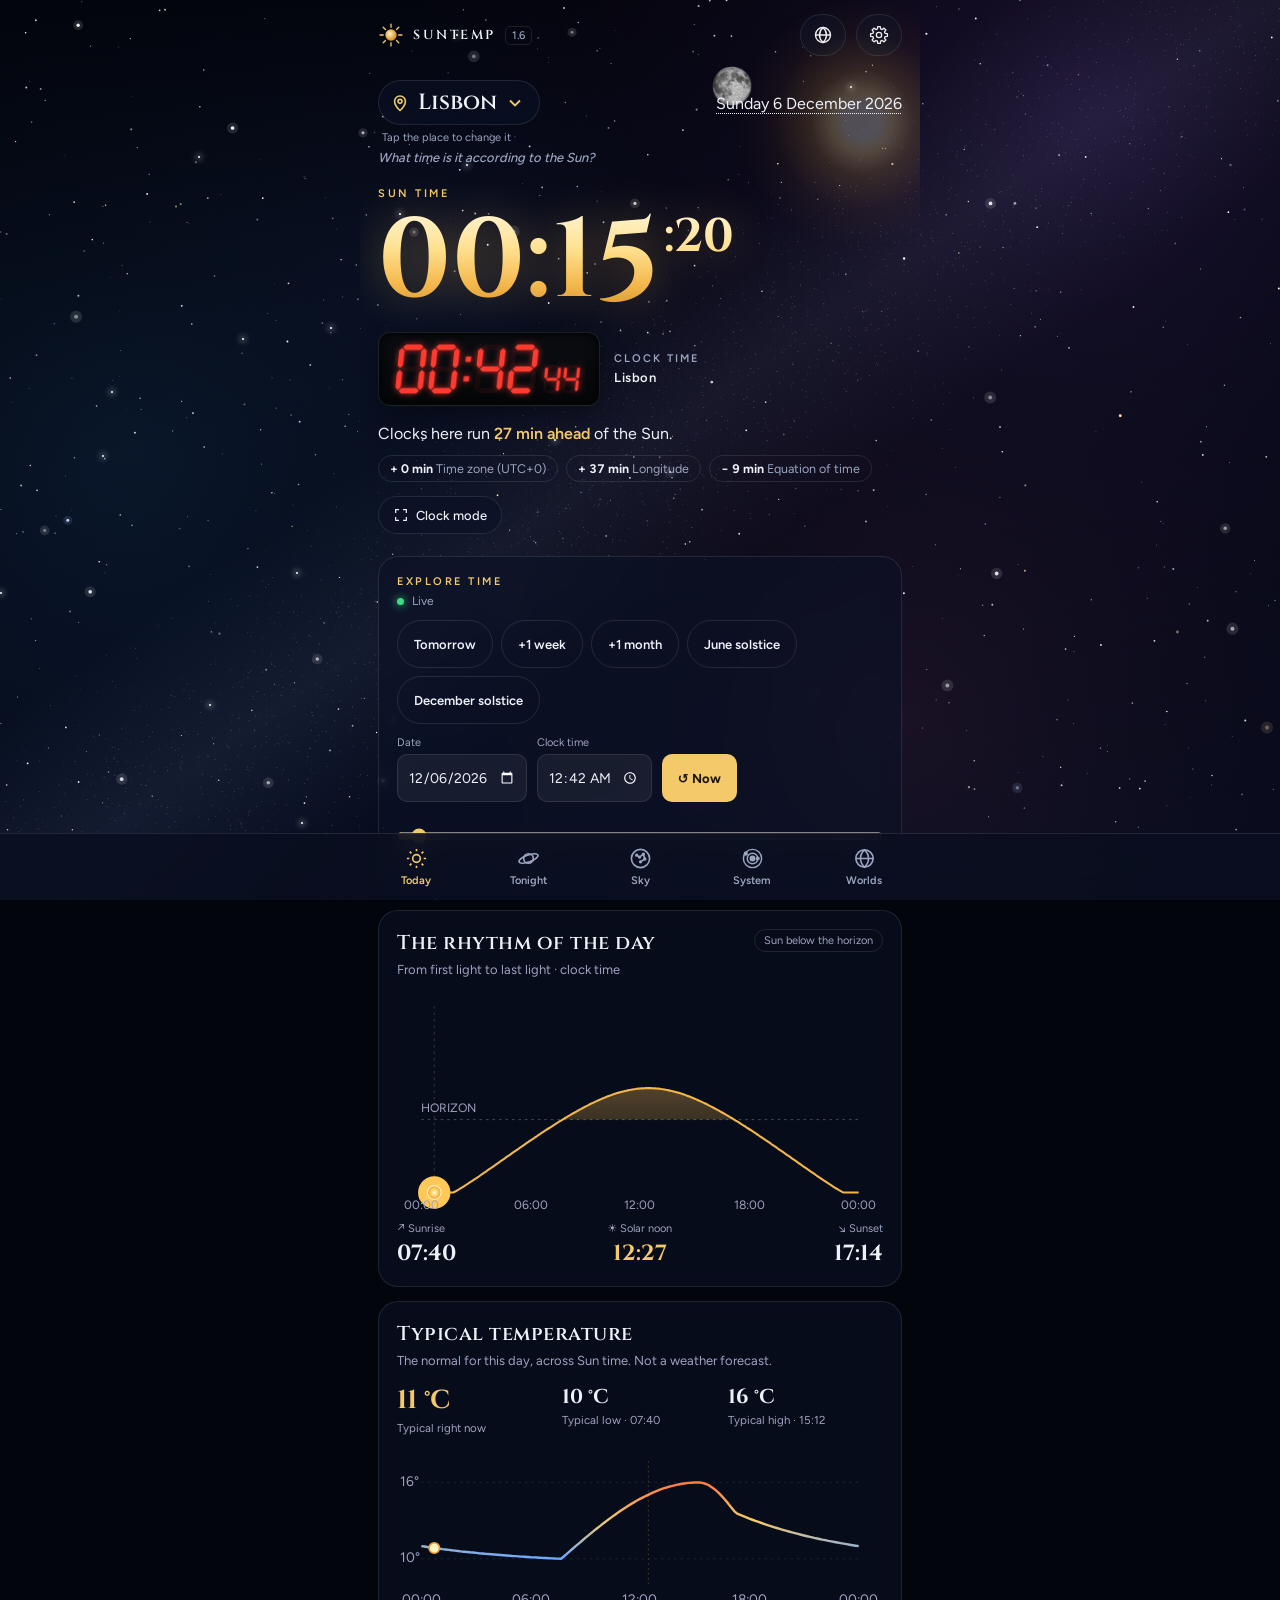
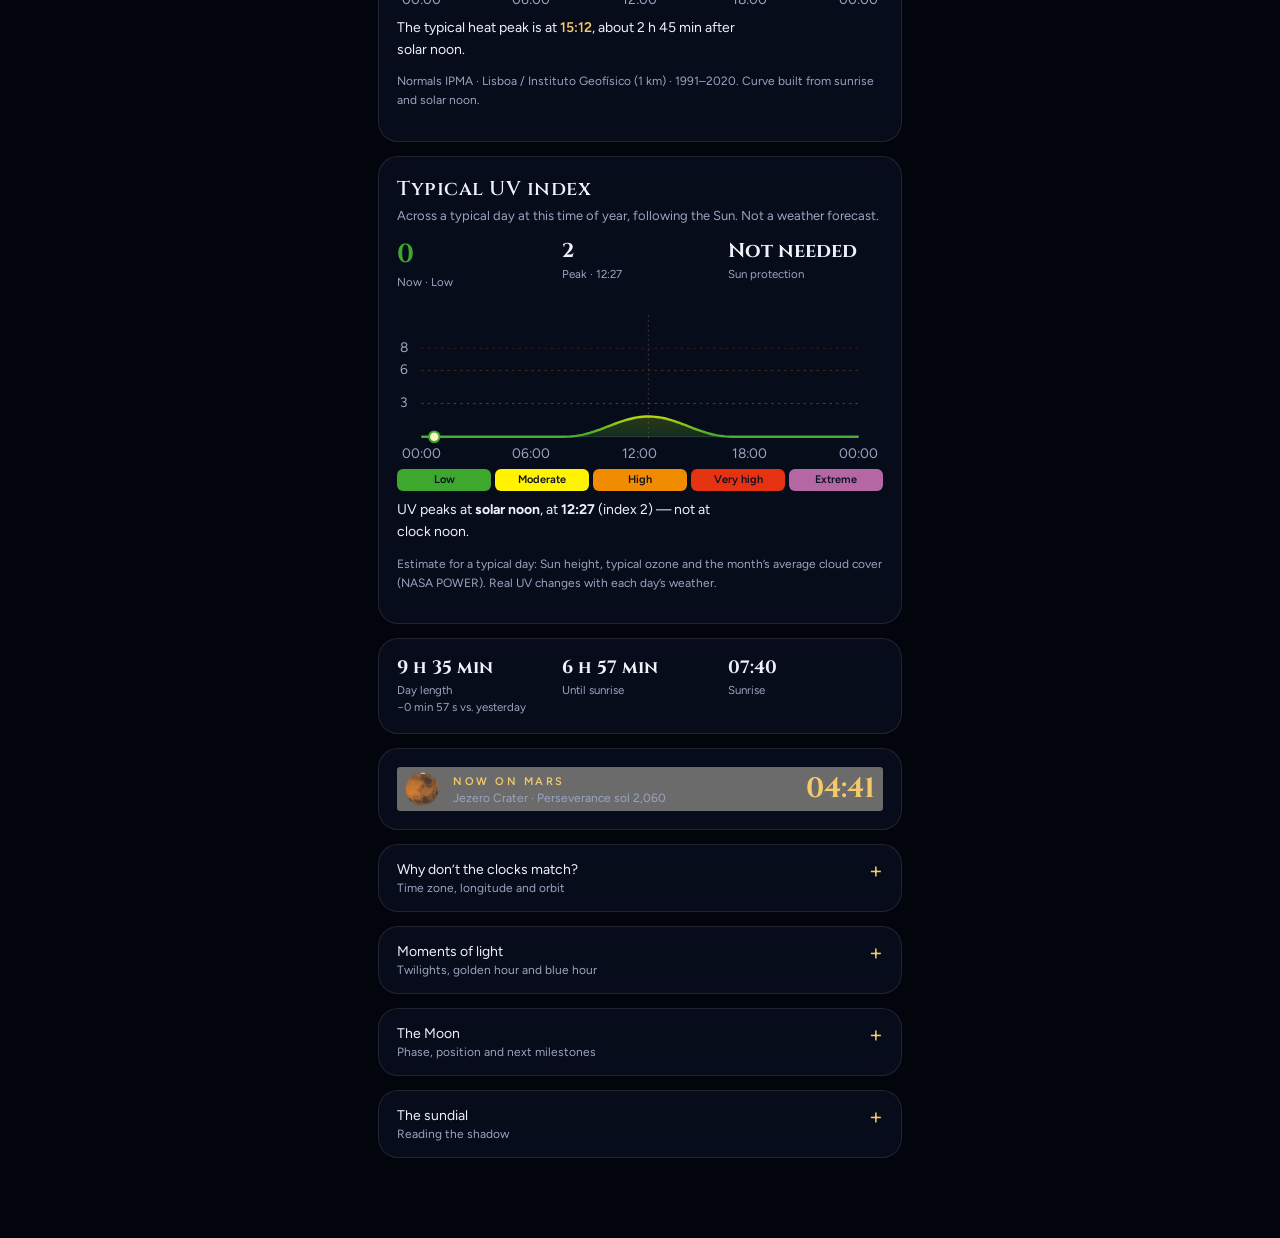
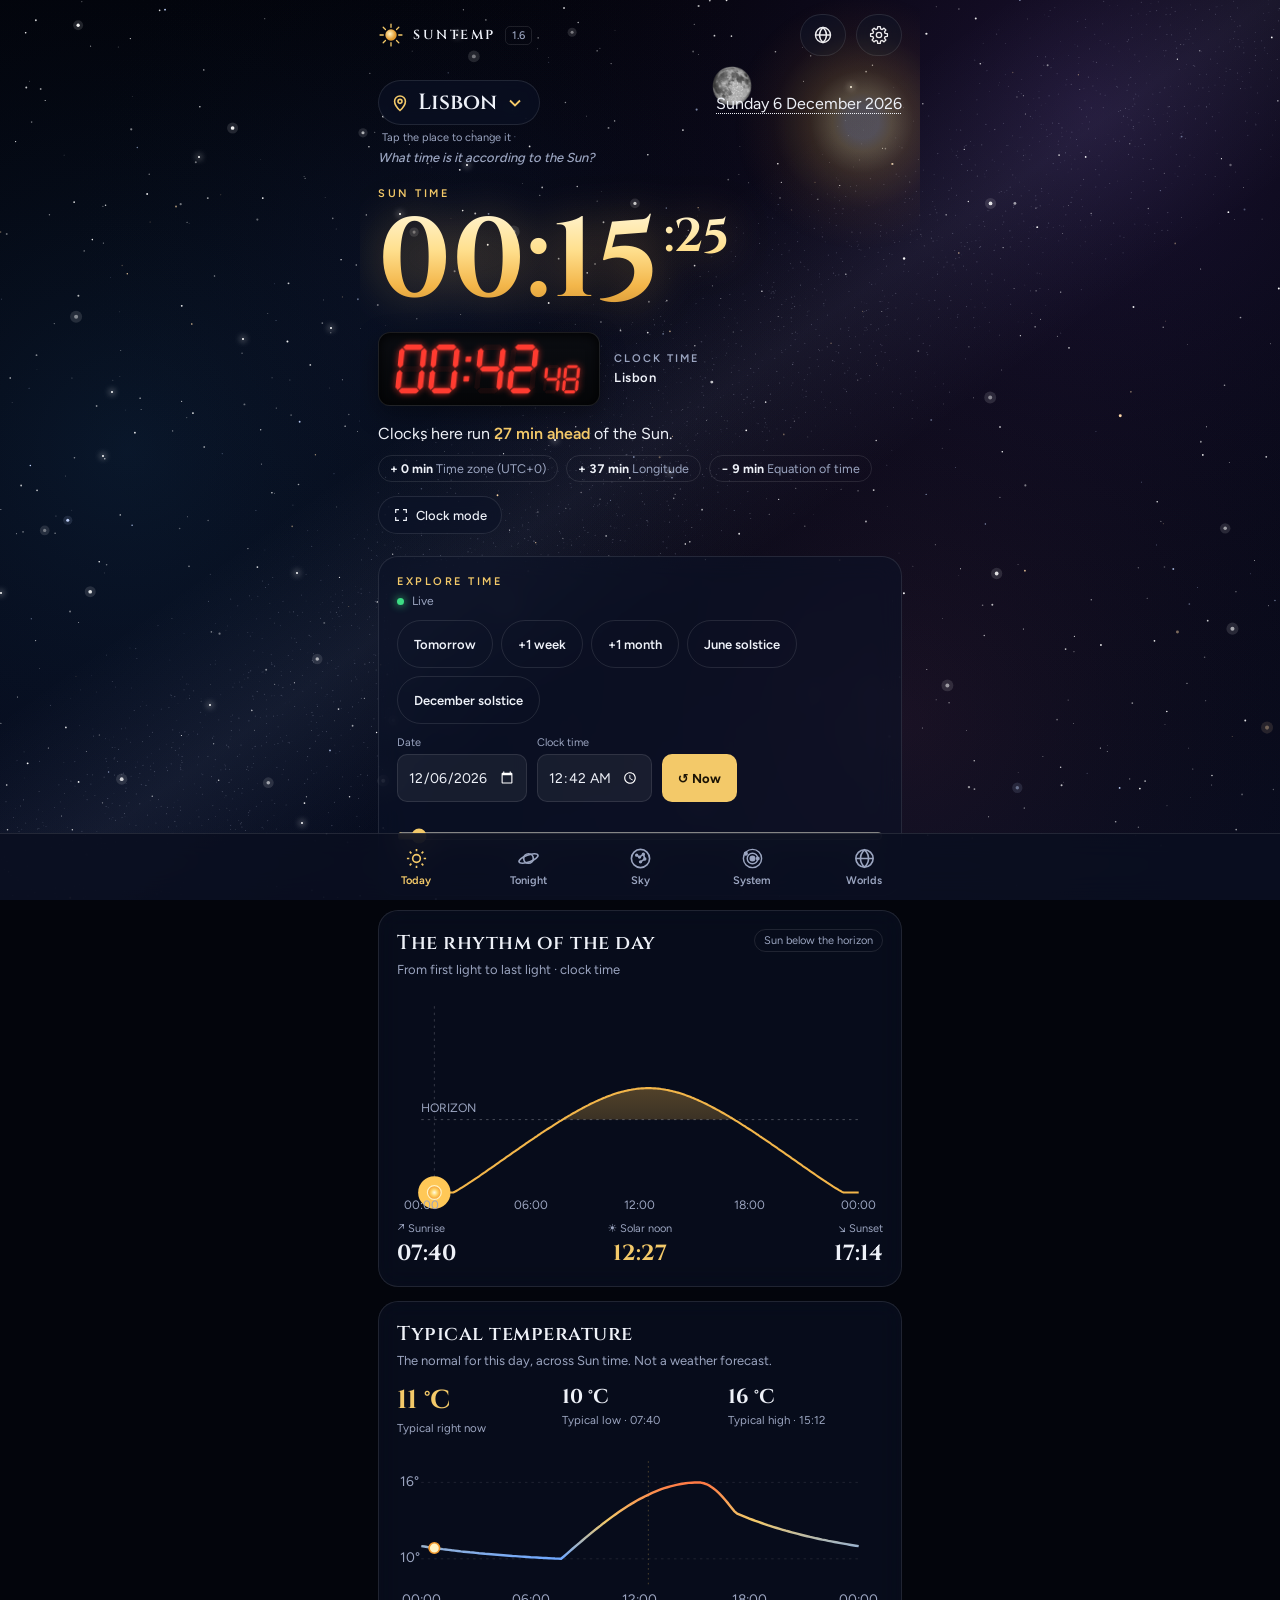
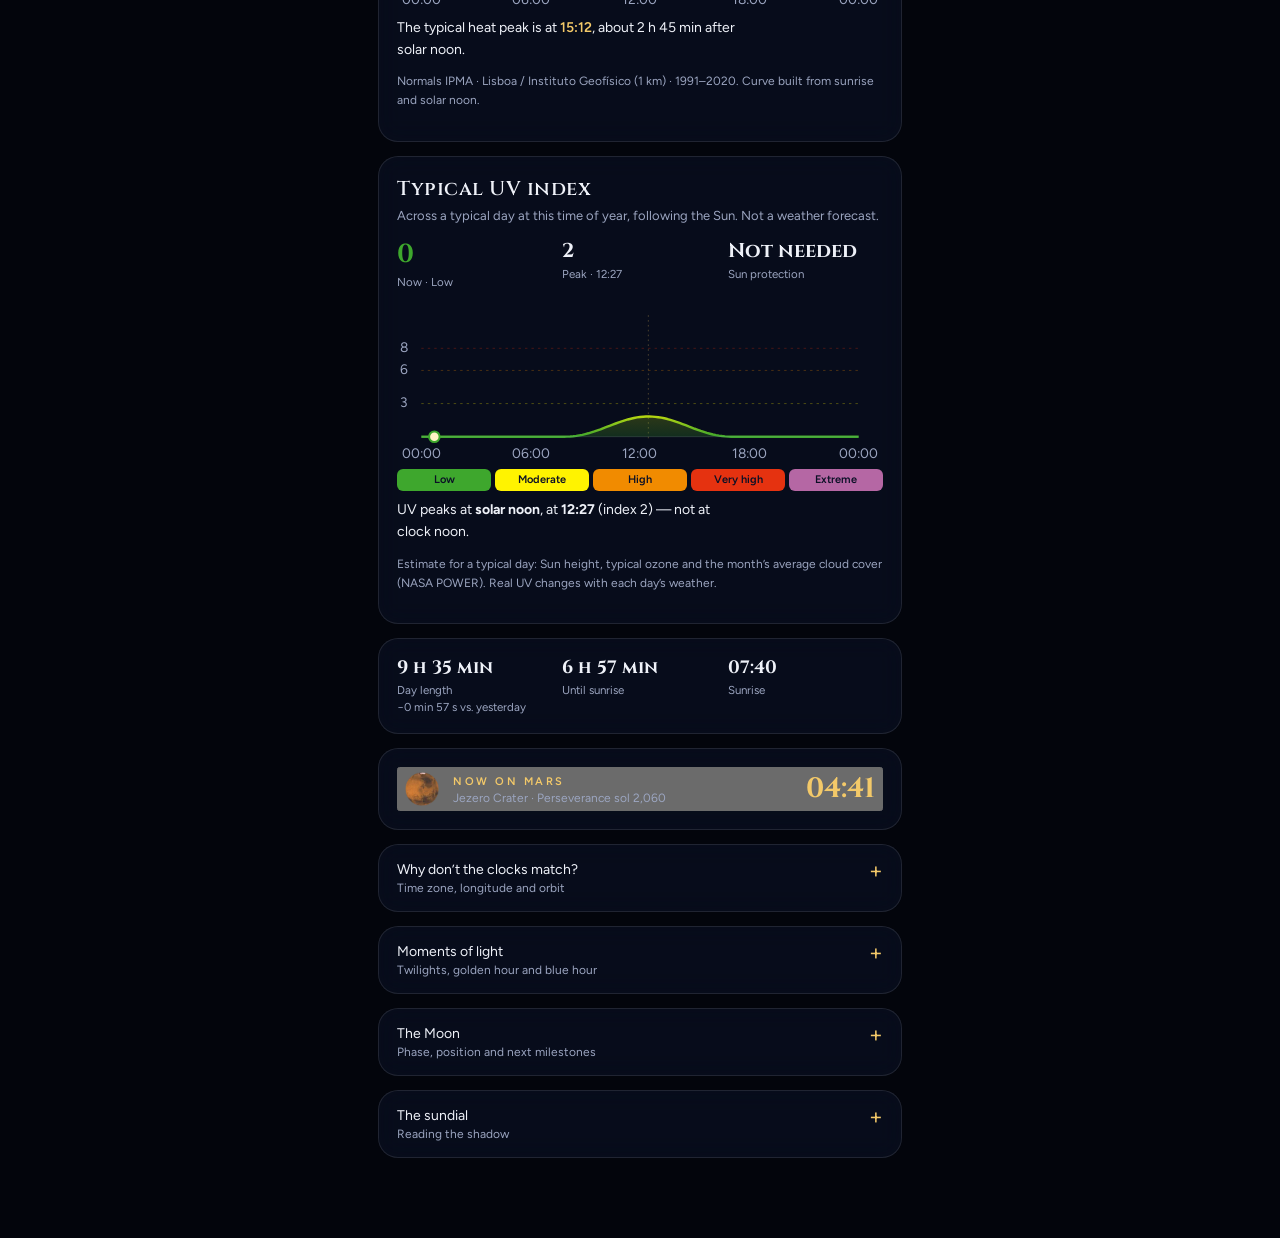
